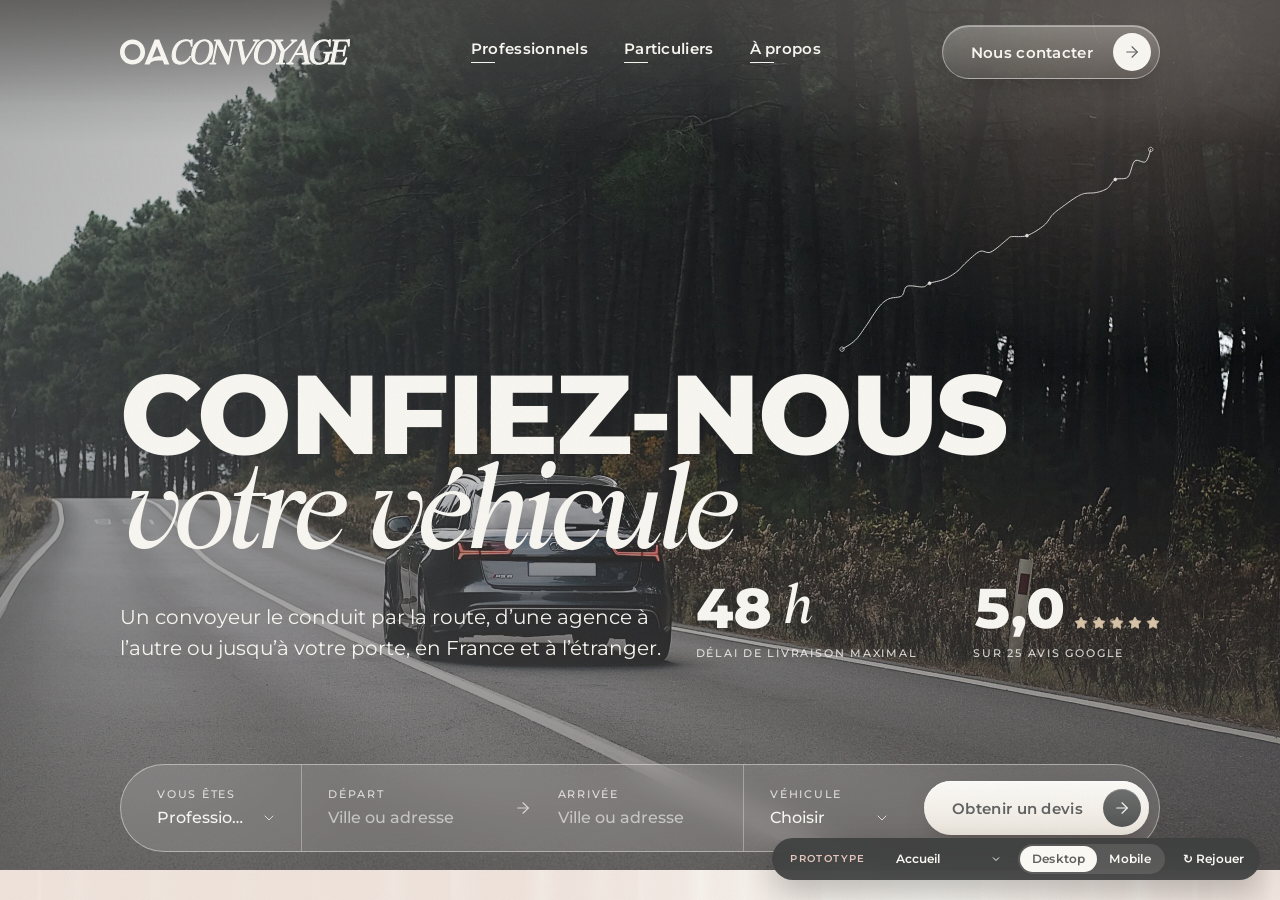
==== ancienne/index.html @ 61b9757d "Aperçu à deux versions : ancienne et nouvelle direction artistique, mêmes textes ; ordinateur ou mob" ====
<!doctype html><html lang="fr"><head><meta charset="utf-8"><meta name="viewport" content="width=device-width,initial-scale=1,viewport-fit=cover"><meta name="robots" content="noindex, nofollow"></head><body><title>Prototype OA Convoyage</title>
<meta name="description" content="Prototype animé du site OA Convoyage : ancienne direction artistique, structure et contenus du nouveau prototype.">
<link rel="preconnect" href="https://fonts.googleapis.com"><link rel="preconnect" href="https://fonts.gstatic.com" crossorigin>
<link rel="stylesheet" href="https://fonts.googleapis.com/css2?family=Montserrat:wght@400;500;600;700;800&family=Cormorant+Garamond:ital,wght@1,500&display=swap">
<style>
@font-face{font-family:"Swarsh Daisy";src:url("[data-uri]") format("truetype");font-style:normal;font-weight:400;font-display:swap}
:root{
  color-scheme:light;
  --creme:#faf8f3;--rose:#e4c7bd;--rose-doux:#f3e8e2;--champagne:#d8c3a6;--gris:#bebab1;--anth:#5e5f5f;--anth-profond:#565757;--blanc:#fff;
  --fond-page:var(--creme);--fond-surface:#fff;--fond-inverse:var(--anth);
  --txt:var(--anth);--txt-inv:var(--creme);
  --bord:#bebab1;
  --ease:cubic-bezier(.22,1,.36,1);
  --d-fast:.2s;--d-base:.45s;--d-slow:.9s;--d-cine:1.4s;
  --sv:160px;--sm:120px;
  --montserrat:"Montserrat",system-ui,-apple-system,"Segoe UI",sans-serif;
  --swarsh:"Swarsh Daisy","Cormorant Garamond",Georgia,serif;
  --grade:saturate(.8) contrast(.95) brightness(1.02) sepia(.08);
  --stries:linear-gradient(90deg,rgba(250,248,243,0) 0%,rgba(250,248,243,0) 2%,rgba(250,248,243,.205) 2.2%,rgba(250,248,243,0) 2.4%,rgba(250,248,243,0) 3.54%,rgba(250,248,243,.132) 4.39%,rgba(250,248,243,0) 5.25%,rgba(250,248,243,0) 8.27%,rgba(250,248,243,.137) 8.45%,rgba(250,248,243,0) 10.03%,rgba(250,248,243,0) 12.64%,rgba(250,248,243,.082) 13.57%,rgba(250,248,243,0) 14.51%,rgba(250,248,243,0) 17.33%,rgba(250,248,243,.048) 17.5%,rgba(250,248,243,0) 18.99%,rgba(250,248,243,0) 20.94%,rgba(250,248,243,.247) 21.97%,rgba(250,248,243,0) 23%,rgba(250,248,243,0) 25.04%,rgba(250,248,243,.26) 25.25%,rgba(250,248,243,0) 27.1%,rgba(250,248,243,0) 29.22%,rgba(250,248,243,.405) 30.24%,rgba(250,248,243,0) 31.26%,rgba(250,248,243,0) 32.55%,rgba(250,248,243,.222) 33.51%,rgba(250,248,243,0) 34.46%,rgba(250,248,243,0) 35.55%,rgba(250,248,243,.237) 35.67%,rgba(250,248,243,0) 36.72%,rgba(250,248,243,0) 38.25%,rgba(250,248,243,.608) 39.1%,rgba(250,248,243,0) 39.96%,rgba(250,248,243,0) 40.83%,rgba(250,248,243,.43) 41.54%,rgba(250,248,243,0) 42.24%,rgba(250,248,243,0) 42.93%,rgba(250,248,243,.147) 43.95%,rgba(250,248,243,0) 44.96%,rgba(250,248,243,0) 45.81%,rgba(250,248,243,.787) 45.97%,rgba(250,248,243,0) 47.4%,rgba(250,248,243,0) 47.99%,rgba(250,248,243,.33) 48.55%,rgba(250,248,243,0) 49.12%,rgba(250,248,243,0) 49.95%,rgba(250,248,243,.519) 50.05%,rgba(250,248,243,0) 50.95%,rgba(250,248,243,0) 51.58%,rgba(250,248,243,.461) 51.79%,rgba(250,248,243,0) 53.62%,rgba(250,248,243,0) 54.66%,rgba(250,248,243,.487) 54.82%,rgba(250,248,243,0) 56.2%,rgba(250,248,243,0) 57.38%,rgba(250,248,243,.378) 57.59%,rgba(250,248,243,0) 59.47%,rgba(250,248,243,0) 60.21%,rgba(250,248,243,.317) 60.93%,rgba(250,248,243,0) 61.66%,rgba(250,248,243,0) 62.68%,rgba(250,248,243,.585) 63.59%,rgba(250,248,243,0) 64.51%,rgba(250,248,243,0) 66.41%,rgba(250,248,243,.269) 66.68%,rgba(250,248,243,0) 66.95%,rgba(250,248,243,0) 67.52%,rgba(250,248,243,.17) 67.74%,rgba(250,248,243,0) 69.71%,rgba(250,248,243,0) 70.45%,rgba(250,248,243,.29) 71.06%,rgba(250,248,243,0) 71.67%,rgba(250,248,243,0) 74.49%,rgba(250,248,243,.329) 74.69%,rgba(250,248,243,0) 76.48%,rgba(250,248,243,0) 79.55%,rgba(250,248,243,.109) 80.44%,rgba(250,248,243,0) 81.32%,rgba(250,248,243,0) 82.52%,rgba(250,248,243,.037) 82.57%,rgba(250,248,243,0) 83.06%,rgba(250,248,243,0) 84.23%,rgba(250,248,243,.141) 84.4%,rgba(250,248,243,0) 85.96%,rgba(250,248,243,0) 87.16%,rgba(250,248,243,.081) 88.16%,rgba(250,248,243,0) 89.15%,rgba(250,248,243,0) 92.61%,rgba(250,248,243,.126) 92.92%,rgba(250,248,243,0) 93.22%,rgba(250,248,243,0) 96.79%,rgba(250,248,243,.205) 97.57%,rgba(250,248,243,0) 98.34%,rgba(250,248,243,0) 100%),linear-gradient(90deg,#f1e4dd 0%,#f1e4dd 30%,#faf8f3 52%,#f1e4dd 70%,#f1e4dd 100%);
}
*,*::before,*::after{box-sizing:border-box}
html,body{height:100%}
body{margin:0;background:#e9e5dc;color:var(--txt);font-family:var(--montserrat);-webkit-font-smoothing:antialiased;overflow:hidden}
img{display:block;max-width:100%}
button{font:inherit;color:inherit;background:none;border:0;padding:0;cursor:pointer}
a{color:inherit;text-decoration:none}
h1,h2,h3,h4,p,ul,ol,figure,blockquote{margin:0;padding:0}
ul{list-style:none}
:focus-visible{outline:2px solid var(--anth);outline-offset:3px}

/* ---------- Stage (visionneuse) ---------- */
.stage{position:relative;height:100%;display:flex;justify-content:center;align-items:center}
/* .device = le cadre de l'écran : il porte le conteneur de requêtes et le calque fixe (barre CTA, cookies) */
.device{position:relative;width:100%;height:100%;overflow:hidden;background:var(--fond-page);container:site / inline-size}
.site{position:relative;width:100%;height:100%;overflow-y:auto;overflow-x:hidden;background:var(--fond-page);scroll-behavior:auto}
.calque{position:absolute;inset:0;pointer-events:none;z-index:50;overflow:hidden}
.stage.is-mobile{background:radial-gradient(circle at 30% 20%,#efe9df,#dcd5c8)}
.stage.is-mobile .device{width:390px;height:min(844px,calc(100% - 56px));border-radius:46px;box-shadow:0 0 0 10px #3f4040,0 0 0 11px #2d2e2e,0 40px 90px rgba(40,40,40,.35)}
.stage.is-mobile .site{scrollbar-width:none}
.stage.is-mobile .site::-webkit-scrollbar{display:none}
.viewer{position:fixed;right:20px;bottom:calc(20px + env(safe-area-inset-bottom,0px));z-index:100;display:flex;gap:8px;align-items:center;padding:6px;border-radius:999px;background:rgba(62,63,63,.92);backdrop-filter:blur(12px);color:var(--creme);font:600 12px/1 var(--montserrat);box-shadow:0 12px 32px rgba(0,0,0,.25)}
.viewer select{appearance:none;background:transparent;color:inherit;border:0;font:inherit;padding:8px 26px 8px 12px;cursor:pointer;background-image:url("data:image/svg+xml,%3Csvg xmlns='http://www.w3.org/2000/svg' width='12' height='12' viewBox='0 0 24 24' fill='none' stroke='%23faf8f3' stroke-width='2'%3E%3Cpath d='M6 9l6 6 6-6'/%3E%3C/svg%3E");background-repeat:no-repeat;background-position:right 8px center}
.viewer select option{color:#222}
.viewer__seg{display:flex;background:rgba(250,248,243,.12);border-radius:999px;padding:2px}
.viewer__seg button{padding:7px 12px;border-radius:999px;letter-spacing:.02em}
.viewer__seg button[aria-pressed="true"]{background:var(--creme);color:var(--anth)}
.viewer__replay{padding:7px 10px;border-radius:999px}
.viewer__tag{padding:7px 10px 7px 12px;color:var(--rose);letter-spacing:.14em;text-transform:uppercase;font-size:10px}
.viewer__replay:hover{background:rgba(250,248,243,.12)}
@media (max-width:767px){.viewer{display:none}}

/* ---------- Typographie (styles Figma) ---------- */
.t-display{font:800 64px/1.05 var(--montserrat);letter-spacing:-.015em}
.t-h1{font:800 48px/1.1 var(--montserrat);letter-spacing:-.01em}
.t-h2{font:800 36px/1.15 var(--montserrat);letter-spacing:-.005em}
.t-h3{font:700 24px/1.25 var(--montserrat)}
.t-h4{font:700 18px/1.35 var(--montserrat)}
.a-display{font:400 76px/1 var(--swarsh);letter-spacing:-.01em}
.a-h1{font:400 56px/1.05 var(--swarsh);letter-spacing:-.005em}
.a-h2{font:400 42px/1.1 var(--swarsh)}
.t-chapo{font:400 20px/1.55 var(--montserrat)}
.t-courant{font:400 16px/1.65 var(--montserrat)}
.t-petit{font:400 14px/1.6 var(--montserrat)}
.t-legende{font:500 12px/1.5 var(--montserrat)}
.l-eyebrow{font:600 12px/1.4 var(--montserrat);letter-spacing:.14em;text-transform:uppercase}
.l-bouton{font:600 15px/1 var(--montserrat);letter-spacing:.02em}
.l-form{font:600 14px/1.4 var(--montserrat)}
.l-chiffre{font:800 48px/1 var(--montserrat);letter-spacing:-.01em}
.m-display{font:800 40px/1.08 var(--montserrat);letter-spacing:-.01em}
.m-h1{font:800 32px/1.12 var(--montserrat);letter-spacing:-.005em}
.m-h2{font:800 26px/1.18 var(--montserrat)}
.m-accent{font:400 46px/1.02 var(--swarsh);letter-spacing:-.005em}
.t-poster{font:800 112px/.9 var(--montserrat);letter-spacing:-.02em;text-transform:uppercase}
.t-poster-m{font:800 72px/.92 var(--montserrat);letter-spacing:-.015em;text-transform:uppercase}
.t-poster-s{font:800 40px/.95 var(--montserrat);letter-spacing:-.01em;text-transform:uppercase}
.a-poster{font:400 124px/.88 var(--swarsh);letter-spacing:-.01em}
.a-poster-m{font:400 80px/.9 var(--swarsh);letter-spacing:-.005em}
.a-poster-s{font:400 46px/.95 var(--swarsh)}
.t-manifeste{font:700 48px/1.25 var(--montserrat);letter-spacing:-.01em}
.l-micro{font:500 11px/1.3 var(--montserrat);letter-spacing:.16em;text-transform:uppercase}
.l-chiffre-xl{font:800 200px/.85 var(--montserrat);letter-spacing:-.04em}
.m-poster{font:800 52px/.92 var(--montserrat);letter-spacing:-.015em;text-transform:uppercase}
.m-accent-poster{font:400 60px/.9 var(--swarsh);letter-spacing:-.005em}
.inv{color:var(--txt-inv)}
.ph{opacity:.62}
.nowrap{white-space:nowrap}
.balance{text-wrap:balance}

/* ---------- Sections ---------- */
.sec{position:relative;padding:var(--sv) var(--sm);background:var(--fond-page)}
.sec--inv{background:var(--fond-inverse);color:var(--txt-inv)}
.sec__head{display:flex;flex-direction:column;gap:20px}
@container site (max-width:1023px){.site>*{--sv:128px;--sm:40px}}
@container site (max-width:767px){.site>*{--sv:96px;--sm:20px}}

/* ---------- Bouton ---------- */
.btn{position:relative;display:inline-flex;align-items:center;gap:20px;height:54px;padding:8px 8px 8px 28px;border-radius:999px;font:600 15px/1 var(--montserrat);letter-spacing:.02em;white-space:nowrap;transition:background var(--d-base) var(--ease),color var(--d-base) var(--ease),gap var(--d-base) var(--ease),padding var(--d-base) var(--ease),border-color var(--d-base) var(--ease)}
.btn__rond{position:relative;flex:none;width:38px;height:38px;border-radius:999px;display:grid;place-items:center;transition:transform var(--d-base) var(--ease)}
.btn__rond svg{width:18px;height:18px;transition:transform var(--d-base) var(--ease)}
.btn:hover{gap:24px;padding-left:30px;padding-right:8px}
.btn:hover .btn__rond{transform:scale(1.157)}
.btn:hover .btn__rond svg{transform:rotate(-45deg) scale(.864)}
.btn--plein{background:var(--anth);color:var(--creme)}
.btn--plein .btn__rond{background:var(--creme);color:var(--anth)}
.btn--plein:hover{background:rgba(94,95,95,.88)}
.btn--creme{background:var(--creme);color:var(--anth)}
.btn--creme .btn__rond{background:var(--anth);color:var(--creme)}
.btn--verre{background:rgba(250,248,243,.14);border:1px solid rgba(250,248,243,.45);backdrop-filter:blur(12px);-webkit-backdrop-filter:blur(12px);color:var(--creme)}
.btn--verre .btn__rond{background:var(--creme);color:var(--anth)}
.btn--verre:hover{background:var(--creme);color:var(--anth)}
.btn--verre:hover .btn__rond{background:var(--anth);color:var(--creme)}
.btn--contour{border:1.2px solid var(--anth);color:var(--anth)}
.btn--contour .btn__rond{background:var(--anth);color:var(--creme)}
.btn--contour:hover{background:rgba(228,199,189,.45)}

/* ---------- Lien ---------- */
.lien{display:inline-flex;flex-direction:column;gap:6px;align-items:flex-start;font:600 15px/1 var(--montserrat);letter-spacing:.02em;white-space:nowrap}
.lien__ligne{display:inline-flex;align-items:center;gap:10px}
.lien__ligne svg{width:16px;height:16px;transition:transform var(--d-base) var(--ease)}
.lien__trait{display:block;height:1.5px;width:24px;background:currentColor;transition:width var(--d-base) var(--ease),background var(--d-base) var(--ease)}
.lien:hover .lien__trait,a:hover>.lien .lien__trait{width:100%;background:var(--rose)}
.lien:hover svg{transform:rotate(-45deg)}
.lien--clair{color:var(--creme)}

/* ---------- Pastille ---------- */
.pastille{display:inline-flex;align-items:center;gap:10px;padding:10px 18px 10px 16px;border-radius:999px;font:600 11px/1.3 var(--montserrat);letter-spacing:.16em;text-transform:uppercase;white-space:nowrap}
.pastille::before{content:"";width:7px;height:7px;border-radius:50%;background:var(--rose);flex:none}
.pastille--creme{background:var(--creme);color:var(--anth)}
.pastille--verre{background:rgba(250,248,243,.14);border:1px solid rgba(250,248,243,.45);backdrop-filter:blur(12px);-webkit-backdrop-filter:blur(12px);color:var(--creme)}
.pastille--contour{border:1px solid var(--anth);color:var(--anth)}

/* ---------- Légende de coin ---------- */
.legende{display:flex;justify-content:space-between;gap:24px;font:500 11px/1.3 var(--montserrat);letter-spacing:.16em;text-transform:uppercase;white-space:nowrap}
.legende>*{flex:none}
.legende--centre{justify-content:center}

/* ---------- Header desktop ---------- */
.hdr{position:sticky;top:0;height:0;z-index:40}
.hdr__bar{position:absolute;left:0;right:0;top:0;height:104px;display:flex;align-items:center;justify-content:space-between;padding:0 var(--sm);color:var(--creme);transition:height var(--d-base) var(--ease),background-color var(--d-base) var(--ease),color var(--d-base) var(--ease)}
.hdr__logo{position:relative;width:230px;height:26px;transition:width var(--d-base) var(--ease)}
.hdr__logo img{position:absolute;inset:0;width:100%;height:100%;transition:opacity var(--d-base) var(--ease)}
.hdr__logo .is-anth{opacity:0}
.hdr__nav{display:flex;gap:36px}
.hdr__prog{position:absolute;left:0;top:74px;height:2px;width:0;background:var(--rose);opacity:0;transition:opacity var(--d-base) var(--ease)}
.hdr .btn{transition:all var(--d-base) var(--ease)}
.hdr.is-scrolled .hdr__bar,.hdr.is-light .hdr__bar{height:76px;background:rgba(250,248,243,.86);backdrop-filter:blur(12px);-webkit-backdrop-filter:blur(12px);color:var(--anth)}
.hdr.is-scrolled .hdr__logo,.hdr.is-light .hdr__logo{width:200px;height:22.5px}
.hdr.is-scrolled .hdr__logo .is-creme,.hdr.is-light .hdr__logo .is-creme{opacity:0}
.hdr.is-scrolled .hdr__logo .is-anth,.hdr.is-light .hdr__logo .is-anth{opacity:1}
.hdr.is-scrolled .hdr__prog,.hdr.is-light .hdr__prog{opacity:1}
.hdr.is-scrolled .btn--verre,.hdr.is-light .btn--verre{background:var(--anth);border-color:var(--anth);color:var(--creme);backdrop-filter:none}
.hdr.is-scrolled .btn--verre .btn__rond,.hdr.is-light .btn--verre .btn__rond{background:var(--creme);color:var(--anth)}
.hdr-m{display:none}
@container site (max-width:900px){.hdr__nav{gap:22px}}

/* ---------- Header mobile + menu ---------- */
@container site (max-width:767px){
  .hdr{display:none}
  .hdr-m{display:block;position:sticky;top:0;height:0;z-index:45}
}
.hdr-m__bar{position:absolute;left:0;right:0;top:0;height:72px;display:flex;align-items:center;justify-content:space-between;padding:0 20px;transition:background-color var(--d-base) var(--ease)}
.hdr-m__logo{position:relative;width:160px;height:18px}
.hdr-m__logo img{position:absolute;inset:0;width:100%;height:100%;transition:opacity var(--d-base) var(--ease)}
.hdr-m__logo .is-anth{opacity:0}
.burger{position:relative;width:44px;height:44px;border-radius:999px;background:rgba(250,248,243,.14);border:1px solid rgba(250,248,243,.45);backdrop-filter:blur(12px);-webkit-backdrop-filter:blur(12px);transition:background var(--d-base) var(--ease),border-color var(--d-base) var(--ease)}
.burger i{position:absolute;left:12px;width:18px;height:2px;border-radius:2px;background:var(--creme);transition:transform var(--d-slow) var(--ease),top var(--d-slow) var(--ease),background var(--d-base) var(--ease)}
.burger i:nth-child(1){top:17px}.burger i:nth-child(2){top:24px}
.hdr-m.is-scrolled .hdr-m__bar,.hdr-m.is-light .hdr-m__bar{background:rgba(250,248,243,.86);backdrop-filter:blur(12px);-webkit-backdrop-filter:blur(12px)}
.hdr-m.is-scrolled .hdr-m__logo .is-creme,.hdr-m.is-light .hdr-m__logo .is-creme{opacity:0}
.hdr-m.is-scrolled .hdr-m__logo .is-anth,.hdr-m.is-light .hdr-m__logo .is-anth{opacity:1}
.hdr-m.is-scrolled .burger,.hdr-m.is-light .burger{background:rgba(94,95,95,.06);border-color:rgba(94,95,95,.35)}
.hdr-m.is-scrolled .burger i,.hdr-m.is-light .burger i{background:var(--anth)}
.menu-m{position:absolute;left:0;right:0;top:0;height:var(--scroller-h,844px);background:var(--anth);color:var(--creme);padding:160px 20px 40px;display:flex;flex-direction:column;justify-content:space-between;clip-path:inset(0 0 100% 0);transition:clip-path var(--d-slow) var(--ease);pointer-events:none}
.menu-m__liens{display:flex;flex-direction:column;gap:14px}
.menu-m__liens a{display:flex;flex-direction:column;opacity:0;transform:translateY(40px);transition:opacity var(--d-slow) var(--ease),transform var(--d-slow) var(--ease)}
.menu-m__liens b{font:800 44px/.92 var(--montserrat);letter-spacing:-.015em;text-transform:uppercase}
.menu-m__liens em{font:400 60px/.9 var(--swarsh);font-style:normal}
.menu-m__pied{display:flex;flex-direction:column;gap:16px;align-items:flex-start;opacity:0;transition:opacity var(--d-slow) var(--ease) .3s}
.hdr-m.is-open .menu-m{clip-path:inset(0 0 0 0);pointer-events:auto}
.hdr-m.is-open .menu-m__liens a{opacity:1;transform:none}
.hdr-m.is-open .menu-m__liens a:nth-child(2){transition-delay:.08s}.hdr-m.is-open .menu-m__liens a:nth-child(3){transition-delay:.16s}.hdr-m.is-open .menu-m__liens a:nth-child(4){transition-delay:.24s}
.hdr-m.is-open .menu-m__pied{opacity:1}
.hdr-m.is-open .hdr-m__bar{background:transparent;backdrop-filter:none;z-index:2}
.hdr-m.is-open .hdr-m__logo .is-creme{opacity:1}.hdr-m.is-open .hdr-m__logo .is-anth{opacity:0}
.hdr-m.is-open .burger{background:rgba(250,248,243,.14);border-color:rgba(250,248,243,.45)}
.hdr-m.is-open .burger i{background:var(--creme)}
.hdr-m.is-open .burger i:nth-child(1){top:21px;transform:rotate(45deg)}
.hdr-m.is-open .burger i:nth-child(2){top:21px;transform:rotate(-45deg)}

/* ---------- Poster (hero plein cadre) ---------- */
.poster{position:relative;height:900px;overflow:hidden;background:var(--anth);color:var(--creme)}
.poster__photo{position:absolute;inset:0;overflow:hidden}
.poster__photo img,.poster__photo video{display:block;width:100%;height:100%;object-fit:cover;filter:var(--grade);transform-origin:50% 50%;will-change:transform}
.voile-haut{position:absolute;left:0;right:0;top:0;height:260px;opacity:.75;background:linear-gradient(to top,rgba(94,95,95,0),rgba(94,95,95,.05) 45%,rgba(94,95,95,.88))}
.voile-bas{position:absolute;inset:0;background:linear-gradient(to bottom,rgba(94,95,95,0),rgba(94,95,95,.05) 45%,rgba(94,95,95,.88))}
.voile-gauche{position:absolute;inset:0;opacity:.7;background:linear-gradient(to right,rgba(94,95,95,.82),rgba(94,95,95,.25) 55%,rgba(94,95,95,0))}
.voile-plein{position:absolute;inset:0;background:rgba(94,95,95,.5)}
.poster__trace{position:absolute;right:120px;top:140px;width:330px;height:220px}
.poster__trace img{width:100%;height:100%}
.poster__rep{position:absolute;font:500 11px/1.3 var(--montserrat);letter-spacing:.16em;text-transform:uppercase;white-space:nowrap}
.poster__rep--dep{left:0;top:230px}
.poster__rep--arr{right:0;top:-24px}
.poster__lockup{position:absolute;left:var(--sm);bottom:112px;width:min(1120px,calc(100% - 2 * var(--sm)));display:flex;flex-direction:column;align-items:flex-start}
.poster__titre{display:block}
.poster__accent{display:block;white-space:nowrap}
.poster__sous{margin-top:28px;width:560px;max-width:100%}
.poster__actions{margin-top:36px;display:flex;gap:16px;flex-wrap:wrap}
.poster .legende{position:absolute;left:var(--sm);right:var(--sm);bottom:48px;opacity:.85}
.poster__bas{display:none}
/* entrée */
.poster.pre .poster__photo img,.poster.pre .poster__photo video{transform:scale(1.12)}
.poster.pre .poster__lockup{transform:translateY(60px);opacity:0}
.poster.pre .poster__trace,.poster.pre .legende{opacity:0}
.poster .poster__photo img,.poster .poster__photo video{transition:transform var(--d-cine) var(--ease)}
.poster .poster__lockup,.poster .poster__trace,.poster .legende{transition:transform var(--d-cine) var(--ease),opacity var(--d-cine) var(--ease)}
.poster .poster__trace{opacity:.9}
@container site (max-width:767px){
  .poster{height:800px}
  .poster .voile-haut{height:200px}
  .poster .voile-gauche{display:none}
  .poster__trace{right:20px;left:auto;top:110px;width:240px;height:160px;opacity:.85}
  .poster__rep{display:none}
  .poster__lockup{left:20px;right:20px;width:auto;bottom:177px}
  .poster__titre{font-size:42px;line-height:.92;letter-spacing:-.015em}
  .poster__accent{font-size:60px;line-height:.9;letter-spacing:-.005em}
  .poster__sous{margin-top:18px;font-size:16px;line-height:1.65;width:100%}
  .poster__actions{margin-top:24px;flex-direction:column;gap:10px}
  .poster .legende{display:none}
  .poster__bas{display:flex;position:absolute;left:20px;right:20px;bottom:16px;justify-content:space-between;font:500 11px/1.3 var(--montserrat);letter-spacing:.16em;text-transform:uppercase}
  .poster.pre .poster__lockup{transform:translateY(50px)}
  .poster.pre .poster__photo img,.poster.pre .poster__photo video{transform:scale(1.14)}
  .poster__video{object-position:69% 50%}
}

/* ---------- Poster CTA ---------- */
.poster-cta{position:relative;height:860px;overflow:hidden;background:var(--anth);color:var(--creme)}
.poster-cta .poster__photo img{transition:transform var(--d-cine) var(--ease)}
.poster-cta__trace{position:absolute;left:var(--sm);right:var(--sm);bottom:40px;height:420px;opacity:.55}
.poster-cta__trace img{width:100%;height:100%}
.poster-cta__lockup{position:absolute;left:50%;top:calc(50% - 67.5px);transform:translate(-50%,-50%);width:1100px;max-width:calc(100% - 2 * var(--sm));display:flex;flex-direction:column;align-items:center;text-align:center;transition:transform var(--d-cine) var(--ease),opacity var(--d-cine) var(--ease)}
.poster-cta__lockup .poster__accent{white-space:nowrap}
.poster-cta__sous{margin-top:28px}
.poster-cta__actions{margin-top:40px;display:flex;gap:16px;flex-wrap:wrap;justify-content:center}
.poster-cta .legende{position:absolute;left:var(--sm);right:var(--sm);bottom:44px}
.poster-cta.pre .poster__photo img{transform:scale(1.15)}
.poster-cta.pre .poster-cta__lockup{transform:translate(-50%,calc(-50% + 60px));opacity:0}
@container site (max-width:767px){
  .poster-cta{height:600px}
  .poster-cta .voile-plein{background:rgba(94,95,95,.45)}
  .poster-cta__trace,.poster-cta .legende,.poster-cta__sous{display:none}
  .poster-cta__lockup{width:350px;top:50%}
  .poster-cta__lockup .poster__titre{font-size:42px;line-height:.92}
  .poster-cta__lockup .poster__accent{font-size:40px;line-height:1}
  .poster-cta__actions{margin-top:32px;flex-direction:column;align-items:center;gap:12px}
}

/* ---------- Footer ---------- */
.footer{position:relative;background:var(--anth);color:var(--creme);padding:96px var(--sm) 48px;display:flex;flex-direction:column;gap:120px;overflow:hidden}
.footer__trace{position:absolute;left:420px;top:60px;width:900px;height:420px;pointer-events:none}
.footer__cols{position:relative;display:flex;justify-content:space-between;align-items:flex-start;gap:40px}
.footer__logo{width:170px;height:106px;flex:none}
.footer__col{display:flex;flex-direction:column;gap:16px}
.footer__col .lien{color:var(--creme)}
.footer .legende{position:relative}
.footer-m{display:none}
@container site (max-width:767px){
  .footer{display:none}
  .footer-m{display:flex;flex-direction:column;gap:36px;background:var(--anth);color:var(--creme);padding:96px 20px 120px}
  .footer-m__logo{width:150px;height:93px}
  .footer-m__contact{display:flex;flex-direction:column;gap:8px}
  .footer-m__tel{font:400 24px/1.25 var(--montserrat)}
  .footer-m__mail{font:400 14px/1.6 var(--montserrat)}
  .footer-m__nav{display:flex;flex-direction:column;gap:16px;align-items:flex-start}
  .footer-m__filet{height:1px;background:rgba(250,248,243,.2)}
  .footer-m__legal{display:flex;flex-wrap:wrap;gap:12px 20px}
  .footer-m__copy{font:500 11px/1.3 var(--montserrat);letter-spacing:.16em;text-transform:uppercase}
}

/* ---------- Barre CTA mobile (calque fixe, hors défilement) ---------- */
.cta-bar{display:none}
@container site (max-width:767px){
  .cta-bar{display:block;position:absolute;left:0;right:0;bottom:0;height:0;z-index:44}
  .cta-bar__in{position:absolute;left:32px;right:33px;bottom:calc(6px + env(safe-area-inset-bottom,0px));height:74px;display:flex;gap:10px;align-items:center;padding:8px;border-radius:999px;background:rgba(250,248,243,.9);backdrop-filter:blur(12px);-webkit-backdrop-filter:blur(12px);box-shadow:0 12px 32px rgba(94,95,95,.1);transform:translateY(130%);transition:transform var(--d-base) var(--ease);pointer-events:none}
  .cta-bar.is-on .cta-bar__in{transform:none;pointer-events:auto}
  .cta-bar .btn{height:56px;padding-left:24px;gap:14px}
}

/* ---------- Cookies (calque fixe) ---------- */
.cookies{position:absolute;left:0;right:0;bottom:0;height:0;z-index:60}
.cookies__carte{position:absolute;left:20px;bottom:20px;width:440px;max-width:calc(100% - 40px);padding:28px;border-radius:28px;background:rgba(250,248,243,.92);border:1px solid var(--bord);backdrop-filter:blur(12px);-webkit-backdrop-filter:blur(12px);display:flex;flex-direction:column;gap:14px;align-items:flex-start;transform:translateY(calc(100% + 40px));opacity:0;transition:transform var(--d-slow) var(--ease),opacity var(--d-slow) var(--ease);pointer-events:none}
.cookies.is-on .cookies__carte{transform:none;opacity:1;pointer-events:auto}
.cookies.is-off .cookies__carte{transform:translateY(calc(100% + 40px));opacity:0;transition-duration:var(--d-base)}
.cookies__actions{display:flex;gap:10px;flex-wrap:wrap}
@container site (max-width:767px){.cookies__carte{left:12px;bottom:12px;width:auto;right:12px;padding:22px}}

/* ---------- Fond signature (stries) ---------- */
.fond-sig{position:absolute;inset:0;overflow:hidden;background:var(--creme)}
.fond-sig::before{content:"";position:absolute;top:0;bottom:0;left:0;width:140%;background:var(--stries);animation:stries 9s ease-in-out infinite alternate}
@keyframes stries{from{transform:translateX(0)}to{transform:translateX(-28.57%)}}
.stries{background:var(--stries)}

/* ---------- Média épingle ---------- */
.epingle{position:relative;width:240px;height:312px;-webkit-mask:url("data:image/svg+xml,%3Csvg%20xmlns%3D%22http%3A//www.w3.org/2000/svg%22%20viewBox%3D%220%200%20240%20312%22%3E%3Cpath%20d%3D%22M120%20312C120%20312%200%20186%200%20120C0%2088.174%2012.6428%2057.6516%2035.1472%2035.1472C57.6516%2012.6428%2088.174%200%20120%200C151.826%200%20182.348%2012.6428%20204.853%2035.1472C227.357%2057.6516%20240%2088.174%20240%20120C240%20186%20120%20312%20120%20312Z%22%20fill%3D%22%23000%22/%3E%3C/svg%3E") center/100% 100% no-repeat;mask:url("data:image/svg+xml,%3Csvg%20xmlns%3D%22http%3A//www.w3.org/2000/svg%22%20viewBox%3D%220%200%20240%20312%22%3E%3Cpath%20d%3D%22M120%20312C120%20312%200%20186%200%20120C0%2088.174%2012.6428%2057.6516%2035.1472%2035.1472C57.6516%2012.6428%2088.174%200%20120%200C151.826%200%20182.348%2012.6428%20204.853%2035.1472C227.357%2057.6516%20240%2088.174%20240%20120C240%20186%20120%20312%20120%20312Z%22%20fill%3D%22%23000%22/%3E%3C/svg%3E") center/100% 100% no-repeat;overflow:hidden}
.epingle img{width:100%;height:100%;object-fit:cover;transition:transform var(--d-slow) var(--ease)}
.epingle:hover img{transform:scale(1.06) translateY(-8px)}

/* ---------- Apparitions au défilement ---------- */
.rv{transition:opacity var(--d-slow) var(--ease),transform var(--d-slow) var(--ease)}
.rv.pre{opacity:0;transform:translateY(40px)}
@media (prefers-reduced-motion:reduce){
  *,*::before,*::after{animation-duration:.01ms!important;animation-iteration-count:1!important;transition-duration:.01ms!important}
  .rv.pre,.poster.pre .poster__lockup{opacity:1;transform:none}
}
*[hidden]{display:none!important}
.page[hidden]{display:none!important}
.page{animation:pageIn .45s var(--ease)}
@keyframes pageIn{from{opacity:.001}to{opacity:1}}

/* ===== Utilitaires desktop / mobile ===== */
.m-only{display:none!important}
@container site (max-width:767px){.d-only{display:none!important}.m-only{display:revert!important}span.m-only{display:inline!important}div.m-only,p.m-only,section.m-only{display:block!important}}
.lien.m-only{display:none!important}
@container site (max-width:767px){.lien.m-only{display:inline-flex!important}}

/* ===== Bandeau défilant ===== */
.bandeau{height:120px;background:var(--rose);color:var(--anth-profond);overflow:hidden;display:flex;align-items:center}
.bandeau__piste{display:flex;align-items:center;gap:40px;flex:none;width:max-content;animation:bandeau 36s linear infinite}
.bandeau:hover .bandeau__piste{animation-play-state:paused}
.bandeau__piste b{font:800 24px/1.25 var(--montserrat);letter-spacing:-.01em;text-transform:uppercase;white-space:nowrap}
.bandeau__piste em{font:400 42px/1.1 var(--swarsh);font-style:normal;white-space:nowrap}
.bandeau__piste i{width:8px;height:8px;border-radius:50%;background:var(--anth);flex:none}
@keyframes bandeau{to{transform:translateX(calc(-50% - 20px))}}

/* ===== Illustration (dessins de la charte) ===== */
.illu{position:relative;display:block}
.illu img{width:100%;height:100%;object-fit:contain;animation:flotte 3s ease-in-out infinite alternate}
.illu.rv.pre{opacity:0;transform:translateY(40px) rotate(-4deg)}
.illu.rv{transition-duration:1.2s}
@keyframes flotte{from{transform:translateY(-4px)}to{transform:translateY(4px)}}

/* ===== Chiffre ===== */
.chiffre{position:relative;width:380px;height:300px;flex:none}
.chiffre__val{display:flex;align-items:flex-end;gap:8px;height:172px;transition:transform var(--d-slow) var(--ease),opacity var(--d-slow) var(--ease)}
.chiffre__val b{font:800 200px/.85 var(--montserrat);letter-spacing:-.04em;font-variant-numeric:tabular-nums}
.chiffre__val em{font:400 124px/.88 var(--swarsh);font-style:normal;padding-bottom:0}
.chiffre__trait{position:absolute;left:4px;top:222px;height:2px;width:64px;background:var(--rose);transition:width var(--d-slow) var(--ease) .2s}
.chiffre__lib{position:absolute;left:4px;top:244px;width:372px}
.chiffre.pre .chiffre__val{transform:translateY(60px);opacity:0}
.chiffre.pre .chiffre__trait{width:0}
.chiffre.pre .chiffre__lib{opacity:0}
.chiffre__lib{transition:opacity var(--d-slow) var(--ease) .3s}
/* mobile : Mobile/Chiffre XL (96 px) et unité à 60 px, variante Taille=Mobile du composant Figma (06/10/2026) */
@container site (max-width:767px){
  .chiffre{width:350px;height:177px}
  .chiffre__val{height:83px}
  .chiffre__val b{font-size:96px}
  .chiffre__val em{font-size:60px;line-height:.9}
  .chiffre__trait{top:109px}
  .chiffre__lib{top:131px;width:auto;right:0}
  .chiffre.pre .chiffre__val{transform:translateY(30px)}
}

/* ===== Témoignages ===== */
.temoin{position:relative;display:flex;flex-direction:column;align-items:center;gap:28px;width:1100px;max-width:100%}
.etoiles{display:flex;gap:8px;color:var(--champagne)}
.etoiles svg{width:18px;height:18px;fill:var(--champagne)}
.temoin__slides{display:grid;width:100%}
.temoin__slide{grid-area:1/1;display:flex;flex-direction:column;align-items:center;gap:28px;opacity:0;transition:opacity var(--d-slow) var(--ease);pointer-events:none}
.temoin__slide.is-on{opacity:1;pointer-events:auto}
.temoin__cit{font:400 46px/.95 var(--swarsh);text-align:center;max-width:1000px;text-wrap:balance}
.temoin__pag{display:flex;gap:10px;align-items:center}
.temoin__pag button{width:8px;height:8px;border-radius:4px;background:var(--bord);transition:width var(--d-base) var(--ease),background var(--d-base) var(--ease)}
.temoin__pag button[aria-current="true"]{width:40px;background:var(--anth)}

/* ===== FAQ ===== */
.faq{display:flex;flex-direction:column}
.faq__item{border-bottom:1px solid var(--bord);padding:32px 0}
.faq__q{display:flex;align-items:center;gap:32px;width:100%;text-align:left}
.faq__q>span:first-child{flex:1;font:700 24px/1.25 var(--montserrat)}
.faq__btn{flex:none;width:48px;height:48px;border-radius:999px;border:1px solid var(--anth);display:grid;place-items:center;transition:background var(--d-base) var(--ease),color var(--d-base) var(--ease)}
.faq__btn svg{width:20px;height:20px;transition:transform var(--d-base) var(--ease)}
.faq__r{display:grid;grid-template-rows:0fr;opacity:0;transition:grid-template-rows var(--d-base) var(--ease),opacity var(--d-base) var(--ease),margin var(--d-base) var(--ease)}
.faq__r>div{overflow:hidden}
.faq__r p{font:400 20px/1.55 var(--montserrat)}
.faq__item.is-open .faq__r{grid-template-rows:1fr;opacity:1;margin-top:20px}
.faq__item.is-open .faq__btn{background:var(--anth);color:var(--creme)}
.faq__item.is-open .faq__btn svg{transform:rotate(45deg)}
.faq__q:hover .faq__btn{background:rgba(228,199,189,.45)}
.faq__item.is-open .faq__q:hover .faq__btn{background:var(--anth)}
@container site (max-width:767px){
  .faq__item{padding:24px 0}
  .faq__q{gap:20px}
  .faq__q>span:first-child{font-size:18px;line-height:1.35}
  .faq__btn{width:40px;height:40px}
  .faq__r p{font-size:16px;line-height:1.65}
}

/* ===== Carte audience ===== */
.carte-aud{position:relative;display:flex;flex-direction:column;justify-content:flex-end;height:720px;padding:36px;border-radius:32px;overflow:hidden;background:var(--anth);color:var(--creme);isolation:isolate}
.carte-aud__photo{position:absolute;inset:0;width:100%;height:100%;object-fit:cover;filter:var(--grade);transition:transform .6s var(--ease);z-index:-3}
.carte-aud__voile{position:absolute;inset:0;z-index:-2;opacity:.92;background:linear-gradient(to bottom,rgba(94,95,95,0),rgba(94,95,95,.05) 45%,rgba(94,95,95,.88));transition:opacity .6s var(--ease)}
.carte-aud__voile-h{position:absolute;left:0;right:0;top:0;height:200px;z-index:-2;opacity:.5;background:linear-gradient(to top,rgba(94,95,95,0),rgba(94,95,95,.05) 45%,rgba(94,95,95,.88))}
.carte-aud__voile-t{position:absolute;left:0;right:0;bottom:0;height:72%;z-index:-2;background:linear-gradient(to bottom,rgba(94,95,95,0),rgba(94,95,95,.62) 40%,rgba(94,95,95,.92));transition:opacity .6s var(--ease)}
.carte-aud__sur{position:absolute;left:36px;top:40px}
.carte-aud__titre{font:800 40px/.95 var(--montserrat);letter-spacing:-.01em;text-transform:uppercase}
.carte-aud__accent{font:400 46px/.95 var(--swarsh)}
.carte-aud__desc{margin-top:16px;opacity:.9}
.carte-aud__liste{margin-top:20px;display:flex;flex-direction:column}
.carte-aud__liste li{padding:12px 0;border-top:1px solid rgba(250,248,243,.25);font:600 15px/1 var(--montserrat);letter-spacing:.02em}
.carte-aud__liste li:last-child{border-bottom:1px solid rgba(250,248,243,.25)}
.carte-aud .lien{margin-top:24px}
.carte-aud:hover .carte-aud__photo{transform:scale(1.06)}
.carte-aud:hover .carte-aud__voile{opacity:1}
.carte-aud:hover .lien__trait{width:100%;background:var(--rose)}
.carte-aud:hover .lien svg{transform:rotate(-45deg)}
.carte-aud .lien__trait,.carte-aud .lien svg{transition-duration:.6s}
@container site (max-width:767px){
  .carte-aud{height:640px;padding:24px;border-radius:28px}
  .carte-aud__sur{left:24px;top:28px}
  .carte-aud__titre{font-size:28px;line-height:.97}
  .carte-aud__desc{font-size:14px;line-height:1.6}
  .carte-aud__liste li{padding:10px 0;line-height:1}
}

/* ===== Carte poster ===== */
.carte-poster{position:relative;display:block;width:400px;height:560px;border-radius:28px;overflow:hidden;background:var(--anth);color:var(--creme);isolation:isolate;flex:none}
.carte-poster__photo{position:absolute;inset:0;width:100%;height:100%;object-fit:cover;filter:var(--grade);transition:transform var(--d-base) var(--ease);z-index:-3}
.carte-poster__voile{position:absolute;inset:0;z-index:-2;background:linear-gradient(to bottom,rgba(94,95,95,0),rgba(94,95,95,.05) 45%,rgba(94,95,95,.88));transition:opacity var(--d-base) var(--ease)}
.carte-poster__voile-h{position:absolute;left:0;right:0;top:0;height:43%;z-index:-2;opacity:.55;background:linear-gradient(to top,rgba(94,95,95,0),rgba(94,95,95,.05) 45%,rgba(94,95,95,.88))}
.carte-poster__num{position:absolute;left:28px;top:43px}
.carte-poster__bas{position:absolute;left:28px;right:28px;bottom:32px;display:flex;flex-direction:column;transition:transform var(--d-base) var(--ease)}
.carte-poster__titre{font:800 40px/.95 var(--montserrat);letter-spacing:-.01em;text-transform:uppercase}
.carte-poster__accent{font:400 46px/.95 var(--swarsh)}
.carte-poster__desc{display:grid;grid-template-rows:0fr;opacity:0;transition:grid-template-rows var(--d-base) var(--ease),opacity var(--d-base) var(--ease),margin var(--d-base) var(--ease)}
.carte-poster__desc>p{overflow:hidden;font:400 14px/1.6 var(--montserrat);opacity:.92}
.carte-poster:hover .carte-poster__photo,.carte-poster.is-open .carte-poster__photo{transform:scale(1.1)}
.carte-poster:hover .carte-poster__desc,.carte-poster.is-open .carte-poster__desc{grid-template-rows:1fr;opacity:1;margin-top:14px}
@container site (max-width:767px){
  .carte-poster{width:290px;height:420px}
  .carte-poster__titre{font-size:30px;line-height:.95}
  .carte-poster__bas{bottom:32px}
}

/* ===== Accordéon piliers ===== */
.accordeon{display:flex;gap:16px;height:620px}
.pilier{position:relative;flex:1 1 184px;min-width:0;border-radius:28px;overflow:hidden;background:var(--anth);color:var(--creme);transition:flex-grow var(--d-slow) var(--ease),flex-basis var(--d-slow) var(--ease);cursor:pointer}
.pilier.is-on{flex:1 1 600px;flex-grow:3.26}
.pilier__photo{position:absolute;top:0;bottom:0;left:-248px;width:680px;max-width:none;height:100%;object-fit:cover;filter:var(--grade);transition:left var(--d-slow) var(--ease)}
.pilier.is-on .pilier__photo{left:-40px}
.pilier__voile{position:absolute;inset:0;background:linear-gradient(to bottom,rgba(94,95,95,0),rgba(94,95,95,.05) 45%,rgba(94,95,95,.88))}
.pilier__plein{position:absolute;inset:0;background:var(--anth);opacity:.45;transition:opacity var(--d-slow) var(--ease)}
.pilier.is-on .pilier__plein{opacity:0}
.pilier__num{position:absolute;left:28px;top:32px}
.pilier__vert{position:absolute;left:50%;bottom:40px;writing-mode:vertical-rl;transform:translateX(-50%) rotate(180deg);font:600 14px/1.3 var(--montserrat);letter-spacing:.16em;text-transform:uppercase;white-space:nowrap;transition:opacity var(--d-base) var(--ease)}
.pilier.is-on .pilier__vert{opacity:0}
.pilier__contenu{position:absolute;left:32px;bottom:40px;width:536px;display:flex;flex-direction:column;opacity:0;transform:translateY(40px);transition:opacity var(--d-slow) var(--ease),transform var(--d-slow) var(--ease)}
.pilier.is-on .pilier__contenu{opacity:1;transform:none;transition-delay:.15s}
.pilier__contenu .t-chapo{margin-top:18px}
.pilier__contenu .l-micro{margin-top:20px}
.carrousel{overflow-x:auto;scrollbar-width:none;scroll-snap-type:x mandatory}
.carrousel::-webkit-scrollbar{display:none}
.carrousel__piste{display:flex;gap:12px;padding-right:20px;width:max-content}
.carrousel__piste>*{scroll-snap-align:start}

/* ===== Parcours (5 étapes) : panneau épinglé, le défilement fait passer d'une étape à l'autre ===== */
.parcours-sec{position:relative;height:calc(var(--scroller-h,100vh) * 4);background:var(--anth)}
.parcours{position:sticky;top:0;height:var(--scroller-h,100vh);overflow:hidden;background:var(--anth);color:var(--creme)}
.parcours__photos{position:absolute;left:-43px;top:-25px;width:calc(100% + 86px);height:calc(100% + 50px);will-change:transform}
/* une photo par étape, en fondu enchaîné */
.parcours__photo{position:absolute;inset:0;width:100%;height:100%;max-width:none;object-fit:cover;filter:var(--grade);opacity:0;transition:opacity .9s var(--ease)}
.parcours__photo.is-on{opacity:1}
.parcours__cadre{position:absolute;left:0;right:0;top:min(calc((100% - 820px) / 2),calc(100% - 732px));height:820px}
.parcours__sur{position:absolute;left:var(--sm);top:120px}
.parcours__num{position:absolute;left:calc(var(--sm) - 10px);top:170px;display:flex;align-items:flex-end;gap:22px}
.parcours__num b{font:800 200px/.85 var(--montserrat);letter-spacing:-.04em;font-variant-numeric:tabular-nums}
.parcours__num em{font:400 46px/.95 var(--swarsh);font-style:normal;padding-bottom:36px}
.parcours__contenu{position:absolute;left:calc(50% + 40px);top:190px;width:560px}
.parcours__slide{position:absolute;inset:0 auto auto 0;width:560px;opacity:0;transform:translateY(24px);transition:opacity var(--d-slow) var(--ease),transform var(--d-slow) var(--ease)}
.parcours__slide.is-on{opacity:1;transform:none}
.parcours__slide .t-chapo{margin-top:20px}
.parcours__num b span{display:inline-block;transition:opacity .45s var(--ease),transform .45s var(--ease)}
.parcours__num b.swap span{opacity:0;transform:translateY(20px)}
.parcours__piste{position:absolute;left:var(--sm);right:var(--sm);top:660px;height:2px;background:rgba(250,248,243,.25)}
.parcours__prog{position:absolute;left:0;top:0;height:2px;width:0;background:var(--rose);transition:width .2s linear}
.parcours__noeuds{position:absolute;left:var(--sm);right:var(--sm);top:652px;height:60px}
.parcours__noeud{position:absolute;top:0;transform:translateX(-50%);display:flex;flex-direction:column;align-items:center;gap:16px;color:var(--creme)}
.parcours__noeud i{display:block;width:12px;height:12px;margin-top:3px;border-radius:50%;background:var(--anth);border:2px solid var(--creme);transition:all var(--d-slow) var(--ease)}
.parcours__noeud span{font:500 11px/1.3 var(--montserrat);letter-spacing:.16em;text-transform:uppercase;white-space:nowrap;opacity:.55;transition:opacity var(--d-base) var(--ease)}
.parcours__noeud.is-on i{width:18px;height:18px;margin-top:0;background:var(--rose);border-color:var(--rose)}
.parcours__noeud.is-on span,.parcours__noeud:hover span{opacity:1}
.parcours__noeud:first-child{transform:none;align-items:flex-start}.parcours__noeud:first-child i{margin-left:-9px}
.parcours__noeud:last-child{transform:translateX(-100%);align-items:flex-end}.parcours__noeud:last-child i{margin-right:-9px}
@container site (max-width:767px){
  .parcours-sec{height:calc(var(--scroller-h,100vh) * 3.6)}
  .parcours__cadre{top:min(calc((100% - 660px) / 2),calc(100% - 690px));height:660px}
  .parcours__photos{left:-20%;top:0;width:140%;height:100%}
  .parcours__photo[data-etape="1"]{object-position:64% 50%}
  .parcours__photo[data-etape="2"]{object-position:36% 50%}
  .parcours__photo[data-etape="3"]{object-position:42% 50%}
  .parcours__photo[data-etape="4"]{object-position:58% 50%}
  .parcours__photo[data-etape="5"]{object-position:56% 50%}
  .parcours .voile-gauche{display:none}
  .parcours__sur{left:20px;top:80px}
  .parcours__num{left:20px;top:110px}
  .parcours__num b{font-size:96px;line-height:.85}
  .parcours__num em{display:none}
  .parcours__contenu{left:20px;right:20px;top:263px;width:auto}
  .parcours__slide{width:100%}
  .parcours__slide .poster__titre{font-size:52px;line-height:.92}
  .parcours__slide .poster__accent{font-size:60px;line-height:.9;white-space:normal;text-wrap:balance}
  .parcours__slide .t-chapo{margin-top:36px;font-size:16px;line-height:1.65}
  .parcours__piste{left:20px;right:20px;top:580px}
  .parcours__noeuds{left:20px;right:20px;top:575px}
  .parcours__noeud span{display:none}
  .parcours__noeud i{width:10px;height:10px;background:var(--creme);margin-top:3px}
  .parcours__noeud.is-on i{width:16px;height:16px}
  .parcours__noeud.done i{background:var(--creme)}
}

/* ===== FAQ : variantes ===== */
.faq--s .faq__q>span:first-child{font-size:18px;line-height:1.35}
@container site (max-width:767px){.faq .faq__q>span:first-child{font-size:24px;line-height:1.25}.faq .faq__btn{width:48px;height:48px}.faq--s .faq__q>span:first-child{font-size:18px;line-height:1.35}.faq--s .faq__btn{width:40px;height:40px}}

/* ===== Champ « ligne » (libellé flottant) ===== */
.champ{position:relative;display:block;height:80px}
.champ--aide{height:96px}
.champ__in{position:absolute;left:0;right:0;top:34px;height:31px;border:0;background:transparent;font:400 20px/1.55 var(--montserrat);color:var(--anth);padding:0;outline:none}
.champ textarea.champ__in{height:84px;resize:none;line-height:1.5}
.champ__lib{position:absolute;left:0;top:38px;font:400 20px/1.55 var(--montserrat);opacity:.7;pointer-events:none;transform-origin:0 0;transition:transform var(--d-base) var(--ease),opacity var(--d-base) var(--ease),top var(--d-base) var(--ease),font-size var(--d-base) var(--ease),letter-spacing var(--d-base) var(--ease)}
.champ__ligne,.champ__active{position:absolute;left:0;top:72px;height:1px;width:100%;background:var(--bord)}
.champ__active{top:71px;height:2px;width:0;background:var(--rose);transition:width var(--d-base) var(--ease),background var(--d-base) var(--ease)}
.champ__aide{position:absolute;left:0;top:82px;font:500 12px/1.5 var(--montserrat);opacity:0;transition:opacity var(--d-base) var(--ease)}
.champ.is-up .champ__lib,.champ:focus-within .champ__lib{top:8px;font:500 11px/1.3 var(--montserrat);letter-spacing:.16em;text-transform:uppercase;opacity:1}
.champ:focus-within .champ__active{width:100%}
.champ:focus-within .champ__aide{opacity:.8}
.champ.is-up .champ__active{width:100%;background:var(--anth)}
.champ:focus-within.is-up .champ__active{background:var(--rose)}
.champ--zone{height:150px}
.champ--zone .champ__ligne{top:126px}.champ--zone .champ__active{top:125px}.champ--zone .champ__aide{top:136px;opacity:.7}
.champ.is-err .champ__active{width:100%;background:var(--anth);height:2px}
.champ.is-err .champ__aide{opacity:1;font-weight:600}

/* ===== Info clé ===== */
.info-cle{position:relative;flex:1;min-width:0;display:flex;flex-direction:column;gap:16px;padding:32px;border-radius:28px;background:rgba(250,248,243,.88);transition:background var(--d-base) var(--ease),box-shadow var(--d-base) var(--ease),transform var(--d-base) var(--ease)}
.info-cle__pastille{width:56px;height:56px;border-radius:999px;background:var(--rose);display:grid;place-items:center;transition:background var(--d-base) var(--ease),color var(--d-base) var(--ease)}
.info-cle__pastille svg{width:24px;height:24px;transition:transform var(--d-base) var(--ease)}
.info-cle h3{margin-top:8px;transition:transform var(--d-base) var(--ease)}
.info-cle:hover{background:var(--creme);box-shadow:0 12px 32px rgba(94,95,95,.1);transform:translateY(-6px)}
.info-cle:hover .info-cle__pastille{background:var(--anth);color:var(--creme)}
.info-cle:hover .info-cle__pastille svg{transform:rotate(-12deg)}
.info-cle:hover h3{transform:translateY(4px)}
@container site (max-width:767px){.info-cle{padding:24px 32px}}

/* ===== Simulateur ===== */
.simu{position:relative;width:600px;flex:none;padding:44px;display:flex;flex-direction:column;gap:28px;background:#fff;border:1px solid var(--bord);border-radius:32px;box-shadow:0 12px 32px rgba(94,95,95,.1)}
.simu__haut{display:flex;justify-content:space-between;flex-wrap:wrap;gap:16px}
.simu__ligne{display:grid;grid-template-columns:1fr 1fr;gap:24px}
.simu__res{display:grid;grid-template-rows:0fr;opacity:0;transition:grid-template-rows var(--d-slow) var(--ease),opacity var(--d-slow) var(--ease)}
.simu__res>div{overflow:hidden}
.simu__res-in{display:flex;flex-direction:column;gap:10px;padding-top:24px;border-top:1px solid var(--bord)}
.simu__prix{display:flex;align-items:baseline;gap:10px}
.simu__actions{display:flex;align-items:center;gap:20px;padding-top:12px}
.simu.is-res .simu__res{grid-template-rows:1fr;opacity:1}
.simu.is-res .simu__go{display:none}
@container site (max-width:767px){
  .simu{width:100%;padding:28px 20px}
  .simu__haut{flex-direction:column;gap:6px}
  .simu__ligne{grid-template-columns:1fr;gap:8px}
  .simu__actions{flex-direction:column;align-items:flex-start}
}

/* ===== Étapes détaillées (route verticale) ===== */
.etapes{display:flex;flex-direction:column;gap:160px}
.etape{position:relative;display:grid;grid-template-columns:552px 96px 552px;height:640px;align-items:center}
.etape--d .etape__media{order:3}.etape--d .etape__rail{order:2}.etape--d .etape__txt{order:1}
.etape__media{position:relative;height:640px;border-radius:32px;overflow:hidden;background:var(--anth)}
.etape__media img{width:100%;height:100%;object-fit:cover;filter:var(--grade);transform:scale(1.06);transition:transform 1.4s var(--ease)}
.etape.is-cur .etape__media img{transform:scale(1)}
.etape__rail{position:relative;height:640px}
.rail__route{position:absolute;left:46px;top:-80px;bottom:-80px;width:1.5px;opacity:.4;background:linear-gradient(to bottom,var(--anth) 0 6px,transparent 6px 14px) repeat-y;background-size:1.5px 14px}
.rail__fill{position:absolute;left:47px;top:-80px;width:3px;height:0;background:var(--anth)}
.rail__halo{position:absolute;left:25px;top:41px;width:46px;height:46px;border-radius:50%;background:rgba(228,199,189,.5);transform:scale(0);transition:transform var(--d-base) var(--ease)}
.rail__pin{position:absolute;left:35px;top:30px;width:26px;height:34px;transition:transform var(--d-base) var(--ease)}
.rail__pin svg{width:100%;height:100%;display:block}
.rail__pin path:first-child{fill:var(--creme);transition:fill var(--d-base) var(--ease)}
.rail__car{position:absolute;left:37px;top:0;width:22px;height:44px;opacity:0;transition:opacity var(--d-base) var(--ease)}
.etape.is-reached .rail__pin path:first-child{fill:var(--rose)}
.etape.is-cur .rail__halo{transform:scale(1)}
.etape.is-cur .rail__pin{transform:scale(1.3);transform-origin:50% 100%}
.etape.is-cur .rail__car{opacity:1}
.etape__txt{display:flex;flex-direction:column}
.etape__num{font:400 124px/.88 var(--swarsh);opacity:.35}
.etape__rep{margin-top:6px}
.etape__txt h3{margin-top:28px}
.etape__txt .t-chapo{margin-top:26px}
.etape__points{margin-top:34px}
.etape__points li{display:flex;align-items:center;gap:14px;padding:14px 0;border-bottom:1px solid var(--bord);font:400 16px/1.65 var(--montserrat)}
.etape__points li:first-child{border-top:1px solid var(--bord)}
.etape__points svg{width:18px;height:18px;flex:none}
.etape__txt,.etape__media{transition:opacity var(--d-slow) var(--ease),transform var(--d-slow) var(--ease)}
.etape.pre .etape__txt{opacity:0;transform:translateY(40px)}
.etape.pre .etape__media{opacity:0;transform:translateY(60px)}
@container site (max-width:767px){
  .etapes{gap:80px}
  .etape{display:flex;flex-direction:column;align-items:stretch;gap:32px;height:auto;padding-left:40px}
  .etape--d .etape__media,.etape--d .etape__txt{order:0}
  .etape__media{height:420px}
  .etape__rail{position:absolute;left:0;top:0;bottom:0;width:40px;height:auto}
  .rail__route{left:18px;top:-40px;bottom:-40px}
  .rail__fill{left:19px;top:-40px}
  .rail__pin{left:10px;top:451px;width:21px;height:27px}
  .rail__halo{left:-2px;top:458px;width:46px;height:46px}
  .rail__car{left:9px}
  .etape__txt h3{font-size:32px;line-height:1.25}
  .etape__txt .t-chapo{font-size:16px;line-height:1.65;margin-top:26px}
}

/* ===== Ligne prestation ===== */
.lignes{display:flex;flex-direction:column;border-bottom:1px solid rgba(190,186,177,.7)}
.sec--inv .lignes{border-bottom-color:rgba(250,248,243,.25)}
.ligne{position:relative;display:flex;align-items:center;gap:40px;padding:36px 0;min-height:149px;border-top:1px solid rgba(190,186,177,.7);transition:padding var(--d-slow) var(--ease),min-height var(--d-slow) var(--ease)}
.sec--inv .ligne{border-top-color:rgba(250,248,243,.25)}
.ligne__num{width:40px;flex:none}
.ligne__txt{flex:1;min-width:0;display:flex;flex-direction:column}
.ligne__int{display:flex;align-items:baseline;gap:16px;flex-wrap:wrap}
.ligne__desc{display:grid;grid-template-rows:0fr;opacity:0;max-width:540px;transition:grid-template-rows var(--d-slow) var(--ease),opacity var(--d-slow) var(--ease),margin var(--d-slow) var(--ease)}
.ligne__desc>div{overflow:hidden;display:flex;flex-direction:column;gap:20px;align-items:flex-start}
.ligne__photo{flex:none;width:120px;height:76px;border-radius:24px;overflow:hidden;opacity:0;transition:width var(--d-slow) var(--ease),height var(--d-slow) var(--ease),opacity var(--d-slow) var(--ease)}
.ligne__photo img{width:100%;height:100%;object-fit:cover;filter:var(--grade)}
.ligne.is-open{padding:40px 0;min-height:301px}
.ligne.is-open .ligne__desc{grid-template-rows:1fr;opacity:1;margin-top:16px}
.ligne.is-open .ligne__photo{width:360px;height:220px;opacity:1}
@container site (max-width:767px){
  .ligne{flex-direction:column;align-items:stretch;gap:18px;padding:28px 0 36px;min-height:0}
  .ligne.is-open{padding:28px 0 36px;min-height:0}
  .ligne__photo,.ligne.is-open .ligne__photo{order:-1;width:100%;height:210px;opacity:1}
  .ligne__int{flex-direction:column;align-items:flex-start;gap:0}
  .ligne__int .t-poster-s{font-size:32px;line-height:.94}
  .ligne__desc,.ligne.is-open .ligne__desc{grid-template-rows:1fr;opacity:1;margin-top:16px}
  .ligne__desc .t-chapo{font-size:16px;line-height:1.65}
}

/* ===== Silhouette véhicule ===== */
.vehicules{display:flex;justify-content:space-between;gap:40px}
.silh{position:relative;width:270px;height:200px;flex:none}
.silh__route{position:absolute;left:0;right:0;top:132px;height:1px;background:var(--anth);transition:height .6s var(--ease),background .6s var(--ease)}
.silh__veh{position:absolute;left:20px;top:58px;width:212px;height:74px;transition:transform .6s var(--ease)}
.silh__veh img{width:100%;height:100%}
.silh__lib{position:absolute;left:0;top:152px;font:700 18px/1.35 var(--montserrat);white-space:nowrap}
.silh__acc{position:absolute;left:0;top:170px;font:400 42px/.7 var(--swarsh);opacity:0;transform:translateY(8px);transition:opacity .6s var(--ease),transform .6s var(--ease);white-space:nowrap}
.silh:hover .silh__veh,.silh.is-on .silh__veh{transform:translateX(24px)}
.silh:hover .silh__route,.silh.is-on .silh__route{height:2px;background:var(--rose)}
.silh:hover .silh__acc,.silh.is-on .silh__acc{opacity:1;transform:none}
.silh:hover .silh__lib,.silh.is-on .silh__lib{opacity:0}
.silh__lib{transition:opacity .6s var(--ease)}

/* ===== Rayonnement ===== */
.rayon{position:relative;width:560px;height:560px;flex:none}
.rayon__carte{position:absolute;inset:0;width:100%;height:100%}
.rayon__onde,.rayon__centre{position:absolute;left:50%;top:calc(300 / 560 * 100%);border-radius:50%;transform:translate(-50%,-50%)}
.rayon__centre{width:56px;height:56px;background:rgba(228,199,189,.55)}
.rayon__onde{width:30px;height:30px;border:2px solid var(--rose);background:rgba(228,199,189,.35);animation:onde 2.4s cubic-bezier(.22,1,.36,1) infinite}
@keyframes onde{from{transform:translate(-50%,-50%) scale(1);opacity:.9}to{transform:translate(-50%,-50%) scale(9);opacity:0}}
.rayon__pin{position:absolute;left:calc(263 / 560 * 100%);top:calc(259 / 560 * 100%);width:34px;height:47px}
.rayon__pin img{width:100%;height:100%;object-fit:contain}
/* Étiquette (maquette : 260 × 58, rayon 16, crème) : masque les tracés sous le texte */
.rayon__legende{position:absolute;left:calc(150 / 560 * 100%);top:330px;width:260px;height:58px;display:flex;flex-direction:column;align-items:center;gap:6px;padding-top:6px;border-radius:16px;background:var(--creme);white-space:nowrap;text-align:center;z-index:2}
.rayon__base{font:700 15px/1.35 var(--montserrat)}
.rayon__portee{font:500 12px/1.5 var(--montserrat)}
@container site (max-width:767px){
  .rayon{width:350px;height:360px}
  .rayon__centre{top:calc(186 / 360 * 100%);width:40px;height:40px}
  .rayon__onde{top:calc(186 / 360 * 100%);width:22px;height:22px}
  .rayon__pin{left:162px;top:155px;width:26px;height:36px}
  .rayon__legende{left:47px;top:208px;width:256px;height:52px;gap:5px;padding-top:4px;border-radius:14px}
  .rayon__base{font-size:14px}
}

/* ===== Déroulé court ===== */
.deroule{position:relative;display:grid;grid-template-columns:repeat(3,1fr);gap:0 150px;padding-top:0}
.deroule::before{content:"";position:absolute;left:0;right:0;top:40px;height:1.5px;opacity:.55;background:linear-gradient(to right,var(--anth) 0 6px,transparent 6px 14px) repeat-x;background-size:14px 1.5px}
.deroule__item{position:relative;display:flex;flex-direction:column;padding-top:8px}
.deroule__pin{width:26px;height:34px}
.deroule__pin svg{width:100%;height:100%;display:block}
.deroule__pin path:first-child{fill:var(--creme)}
.deroule__item:last-child .deroule__pin path:first-child{fill:var(--rose)}
.deroule__num{margin-top:30px;font:400 42px/1.1 var(--swarsh)}
.deroule__t{margin-top:4px;font:700 18px/1.35 var(--montserrat)}
.deroule__d{margin-top:6px;font:400 14px/1.6 var(--montserrat);max-width:300px}
.deroule.rv .deroule__item{transition:opacity .9s var(--ease),transform .9s var(--ease)}
.deroule.pre .deroule__item{opacity:0;transform:translateY(24px)}
.deroule .deroule__item:nth-child(2){transition-delay:.12s}.deroule .deroule__item:nth-child(3){transition-delay:.24s}
@container site (max-width:767px){
  .deroule{grid-template-columns:1fr;gap:40px;padding-left:48px}
  .deroule::before{left:13px;right:auto;top:8px;bottom:0;width:1.5px;height:auto;background:linear-gradient(to bottom,var(--anth) 0 6px,transparent 6px 14px) repeat-y;background-size:1.5px 14px}
  .deroule__pin{position:absolute;left:-48px;top:8px}
  .deroule__num{margin-top:0}
}

/* ===== Poster portrait (À propos) ===== */
.poster-portrait{position:relative;height:900px;overflow:hidden;color:var(--anth)}
.poster-portrait .poster-portrait__lockup{position:absolute;left:var(--sm);top:196px;display:flex;flex-direction:column;align-items:flex-start;transition:transform var(--d-cine) var(--ease),opacity var(--d-cine) var(--ease)}
.poster-portrait__lockup .poster__titre{white-space:nowrap}
.poster-portrait__sous{margin-top:28px;width:560px;max-width:100%}
.poster-portrait__actions{margin-top:36px;display:flex;gap:16px}
.poster-portrait .epingle{position:absolute;left:940px;top:190px;width:380px;height:494px;transition:transform var(--d-cine) var(--ease),opacity var(--d-cine) var(--ease)}
.poster-portrait .pastille{position:absolute;left:900px;top:624px;transition:opacity var(--d-cine) var(--ease)}
.poster-portrait .legende{position:absolute;left:var(--sm);right:var(--sm);bottom:48px;opacity:.85;transition:opacity var(--d-cine) var(--ease)}
.poster-portrait.pre .poster-portrait__lockup{transform:translateY(60px);opacity:0}
.poster-portrait.pre .epingle{transform:translateY(36px);opacity:0}
.poster-portrait.pre .pastille,.poster-portrait.pre .legende,.poster-portrait.pre .poster__bas{opacity:0}
@container site (max-width:767px){
  .poster-portrait{height:920px}
  .poster-portrait .epingle{left:105px;top:88px;width:180px;height:234px}
  .poster-portrait .pastille{left:50%;top:300px;transform:translateX(-50%)}
  .poster-portrait .poster-portrait__lockup{left:20px;right:20px;top:356px}
  .poster-portrait__lockup .poster__titre{white-space:normal;font-size:40px;line-height:.95;letter-spacing:-.01em}
  .poster-portrait__lockup .poster__accent{font-size:46px;line-height:1.02}
  .poster-portrait__lockup .l-micro+span{margin-top:0}
  .poster-portrait__sous{margin-top:20px;font-size:16px;line-height:1.65}
  .poster-portrait__actions{margin-top:24px;flex-direction:column;gap:12px}
  .poster-portrait .legende{display:none}
  .poster-portrait .poster__bas{display:flex;position:absolute;left:20px;right:20px;bottom:24px;justify-content:space-between;font:500 11px/1.3 var(--montserrat);letter-spacing:.16em;text-transform:uppercase;transition:opacity var(--d-cine) var(--ease)}
}

/* ===== Poster compact (Contact) ===== */
.poster-compact{position:relative;height:640px;overflow:hidden;background:var(--anth);color:var(--creme)}
.poster-compact .poster__lockup{bottom:88px}
.poster-compact .poster__sous{width:640px;opacity:.9;margin-top:24px}
.poster-compact .legende{position:absolute;left:var(--sm);right:var(--sm);bottom:28px;opacity:.85;transition:opacity var(--d-cine) var(--ease)}
.poster-compact.pre .poster__photo img{transform:scale(1.08)}
.poster-compact.pre .poster__lockup{transform:translateY(50px);opacity:0}
.poster-compact.pre .legende{opacity:0}
.poster-compact .poster__photo img{transition:transform var(--d-cine) var(--ease)}
.poster-compact .poster__lockup{transition:transform var(--d-cine) var(--ease),opacity var(--d-cine) var(--ease)}
@container site (max-width:767px){
  .poster-compact{height:620px}
  .poster-compact .voile-gauche{display:none}
  .poster-compact .poster__lockup{bottom:60px}
  .poster-compact .poster__titre{font-size:52px}
  .poster-compact .poster__accent{font-size:60px}
  .poster-compact .poster__sous{width:100%;font-size:16px;line-height:1.65;margin-top:16px}
  .poster-compact .legende{display:none}
  .poster-compact .poster__bas{display:flex;position:absolute;left:20px;right:20px;bottom:24px;justify-content:space-between;font:500 11px/1.3 var(--montserrat);letter-spacing:.16em;text-transform:uppercase}
  .poster-compact .poster__lockup{bottom:60px}
}

/* ===== Piste horizontale (Son parcours) ===== */
.piste-sec{padding-right:0}
.piste-sec__pin{position:sticky;top:0;display:flex;flex-direction:column;gap:64px}
.piste-sec__esp{height:0}
.piste-sec__haut{display:flex;justify-content:space-between;align-items:flex-end;padding-right:var(--sm)}
.piste{position:relative;overflow:hidden}
.piste__rail{position:relative;display:flex;width:max-content;padding-right:120px;will-change:transform}
.jalon{position:relative;width:480px;flex:none;display:flex;flex-direction:column}
.jalon__rail{position:relative;height:48px}
.jalon__route{position:absolute;left:0;right:0;top:40px;height:1.5px;opacity:.35;background:linear-gradient(to right,var(--anth) 0 6px,transparent 6px 14px) repeat-x;background-size:14px 1.5px}
.jalon__pin{position:absolute;left:0;top:6px;width:26px;height:34px;z-index:2}
.jalon__pin svg{width:100%;height:100%;display:block}
.jalon__pin path:first-child{fill:var(--creme);transition:fill var(--d-base) var(--ease)}
.jalon.is-done .jalon__pin path:first-child{fill:var(--rose)}
.jalon__txt{display:flex;flex-direction:column;gap:12px;padding:36px 48px 0 0;transition:opacity var(--d-slow) var(--ease),transform var(--d-slow) var(--ease)}
.jalon__txt .t-poster-m,.jalon__txt .a-poster-m{white-space:nowrap}
.piste__fill{position:absolute;left:0;top:40px;height:1.5px;width:0;background:var(--anth);z-index:1}
.piste__car{position:absolute;left:0;top:20px;width:40px;height:40px;margin-left:-20px;border-radius:50%;background:var(--creme);border:1.5px solid var(--anth);display:grid;place-items:center;z-index:3}
.piste__car svg{width:22px;height:22px}
.piste__cit{position:relative;width:560px;flex:none;border-radius:24px;overflow:hidden;display:flex;flex-direction:column;justify-content:flex-end;gap:16px;padding:32px;color:var(--creme);align-self:stretch}
.piste__cit img{position:absolute;inset:0;width:100%;height:100%;object-fit:cover;filter:var(--grade);z-index:-2}
.piste__cit::before{content:"";position:absolute;inset:0;z-index:-1;background:linear-gradient(to bottom,rgba(94,95,95,0),rgba(94,95,95,.05) 45%,rgba(94,95,95,.88))}
.piste__cit{isolation:isolate}
.piste__note{width:320px}
@container site (max-width:767px){
  .piste-sec__pin{gap:28px}
  .piste-sec__haut{flex-direction:column;align-items:flex-start;gap:12px;padding-right:20px}
  .piste-sec__haut .t-manifeste{font-size:28px;line-height:1.25}
  .piste__note{width:auto}
  .piste{margin-left:-10px;padding-left:10px}
  .piste__rail{padding-right:20px;transition:transform .8s var(--ease)}
  .piste__fill{transition:width .8s var(--ease)}
  .piste__car{transition:left .8s var(--ease)}
  .jalon{width:290px}
  .jalon__txt{gap:10px;padding:28px 24px 0 0}
  .jalon__txt .t-poster-m{font-size:40px;line-height:.95}
  .jalon__txt .a-poster-m{font-size:46px;line-height:1.02}
  .jalon__txt .t-h3{font-size:18px;line-height:1.35}
  .piste__cit{width:290px;padding:24px}
  .piste__cit .a-poster-s{font-size:42px;line-height:1.1}
}

/* ===== Qualités (exigence) ===== */
.exig{display:flex;gap:96px;align-items:flex-start}
.exig__tete{width:380px;flex:none;display:flex;flex-direction:column;gap:20px;position:sticky;top:140px}
.qualites{flex:1;border-top:1px solid rgba(94,95,95,.22)}
.qualite{display:flex;gap:32px;padding:30px 0;border-bottom:1px solid rgba(94,95,95,.22);cursor:default}
.qualite__num{width:40px;flex:none;color:inherit;opacity:.45;transition:color var(--d-base) var(--ease),opacity var(--d-base) var(--ease)}
.qualite__txt{flex:1;display:flex;flex-direction:column}
.qualite__t{opacity:.28;transition:opacity var(--d-base) var(--ease)}
.qualite__d{display:grid;grid-template-rows:0fr;opacity:0;transition:grid-template-rows var(--d-base) var(--ease),opacity var(--d-base) var(--ease),margin var(--d-base) var(--ease)}
.qualite__d>p{overflow:hidden;opacity:.85}
.qualite.is-on .qualite__num{opacity:1}
.qualite.is-on .qualite__t{opacity:1}
.qualite.is-on .qualite__d{grid-template-rows:1fr;opacity:1;margin-top:14px}
@container site (max-width:767px){
  .exig{flex-direction:column;gap:28px}
  .exig__tete{width:auto;position:static;gap:12px}
  .qualite{gap:16px;padding:22px 0}
  .qualite__num{width:24px;opacity:1}
  .qualite__t{opacity:1;font:800 26px/1.18 var(--montserrat);text-transform:uppercase}
  .qualite__d{grid-template-rows:1fr;opacity:1;margin-top:10px}
  .qualite__d>p{font-size:16px;line-height:1.65}
}

/* ===== Fiche convoyeur ===== */
.fiche-conv{width:440px;padding:36px;border-radius:24px;background:var(--creme);box-shadow:0 12px 32px rgba(94,95,95,.1);display:flex;flex-direction:column;gap:24px}
.fiche-conv__tete{display:flex;justify-content:space-between}
.fiche-conv__id{display:flex;align-items:center;gap:16px;transition:opacity 1.4s var(--ease)}
.fiche-conv__av{width:56px;height:56px;border-radius:50%;background:var(--rose);display:grid;place-items:center}
.fiche-conv__av svg{width:26px;height:26px}
.fiche-conv__sep{height:1px;background:var(--bord)}
.fiche-conv__etapes{display:flex;flex-direction:column;gap:14px;transition:gap 1.4s var(--ease),opacity 1.4s var(--ease)}
.fiche-conv__etapes li{display:flex;align-items:center;gap:14px}
.fiche-conv__etapes b{width:28px;height:28px;border-radius:50%;background:var(--champagne);display:grid;place-items:center;flex:none}
.fiche-conv__etapes b svg{width:16px;height:16px}
.fiche-conv__pied{opacity:.55;transition:opacity 1.4s var(--ease)}
.fiche-conv.pre .fiche-conv__etapes{gap:34px;opacity:0}
.fiche-conv.pre .fiche-conv__id{opacity:.4}
.fiche-conv.pre .fiche-conv__pied{opacity:0}
.panneau-strie{border-radius:40px;background:var(--stries);display:flex;align-items:center;justify-content:center}
@container site (max-width:767px){.fiche-conv{width:310px;padding:24px;gap:20px}.fiche-conv__tete span:last-child{display:none}}

/* ===== Chiffres en phrase ===== */
.phrase{font:700 48px/1.25 var(--montserrat);letter-spacing:-.01em;color:rgba(94,95,95,.38)}
.phrase b{color:var(--anth);font-weight:700}
@container site (max-width:767px){.phrase{font-size:28px;line-height:1.25}}

/* ===== Collage ===== */
.collage{position:relative;height:720px}
.collage__ph{position:absolute;border-radius:24px;overflow:hidden;will-change:transform}
.collage__ph img{width:100%;height:100%;object-fit:cover;filter:var(--grade)}
.collage__ph .pastille{position:absolute;left:20px;bottom:20px}
.collage .epingle{position:absolute;will-change:transform}
@container site (max-width:767px){
  .collage{height:auto;display:grid;grid-template-columns:1fr 1fr;gap:10px}
  .collage__ph,.collage .epingle{position:relative;left:auto!important;top:auto!important;width:auto!important;transform:none!important}
  .collage__ph--1,.collage__ph--4{grid-column:1/-1}
  .collage__ph--1{height:420px!important}.collage__ph--4{height:220px!important}
  .collage .epingle,.collage__ph--3{height:221px!important}
  .collage__ph .pastille{left:16px;bottom:16px}
}

/* ===== Contact ===== */
.choix{position:relative;display:grid;grid-template-columns:1fr 1fr;height:60px;padding:4px;border-radius:999px;border:1.2px solid var(--anth)}
.choix__cur{position:absolute;left:4px;top:4px;bottom:4px;width:calc(50% - 4px);border-radius:999px;background:var(--anth);transition:transform var(--d-base) var(--ease)}
.choix button{position:relative;font:600 15px/1 var(--montserrat);letter-spacing:.02em;transition:color var(--d-base) var(--ease)}
.choix button[aria-pressed="true"]{color:var(--creme)}
.choix[data-v="1"] .choix__cur{transform:translateX(100%)}
.case{display:flex;gap:14px;align-items:flex-start;text-align:left;cursor:pointer}
.case__box{width:22px;height:22px;flex:none;border-radius:6px;border:1.5px solid var(--anth);display:grid;place-items:center;margin-top:1px;transition:background var(--d-base) var(--ease)}
.case__box svg{width:16px;height:16px;color:var(--creme);transform:scale(0);transition:transform var(--d-base) var(--ease)}
.case[aria-checked="true"] .case__box{background:var(--anth)}
.case[aria-checked="true"] .case__box svg{transform:scale(1)}
.form-carte{width:520px;padding:40px 30px;border-radius:24px;background:#fff;box-shadow:0 12px 32px rgba(94,95,95,.1);position:relative}
.form-carte__etat{display:flex;flex-direction:column;gap:20px}
.form-carte__etat[hidden]{display:none}
.form-carte__succes{justify-content:center;min-height:900px;align-items:flex-start}
.form-carte__coche{width:72px;height:72px;border-radius:50%;background:var(--rose);display:grid;place-items:center;animation:pop .6s var(--ease)}
.form-carte__coche svg{width:32px;height:32px}
@keyframes pop{from{transform:scale(.4);opacity:0}to{transform:none;opacity:1}}
.form-carte__err{display:flex;gap:12px;padding:16px;border-radius:12px;background:rgba(228,199,189,.35)}
.form-carte__err b{width:28px;height:28px;border-radius:50%;background:var(--anth);color:var(--creme);display:grid;place-items:center;flex:none}
.form-carte__err b svg{width:14px;height:14px}
.form-carte .l-form{display:block;margin-bottom:10px}
@container site (max-width:767px){
  .form-carte{width:100%;padding:32px 24px}
  .form-carte .t-h2{font-size:26px;line-height:1.18}
  .form-carte__succes{min-height:0}
}

/* ══════════ Illustrations animées (dessins du client découpés en éléments) ══════════
   Mouvements lents et de faible amplitude, durées volontairement différentes pour éviter
   tout effet mécanique. Rien ne bouge hors de l'écran ni si l'utilisateur réduit les animations. */
.illu-anim{display:block;width:100%;height:100%;overflow:visible}
.illu-anim g{transform-box:view-box}
.illu .illu-anim g[class^="i-"]{animation-play-state:paused}
.illu.is-live .illu-anim g[class^="i-"]{animation-play-state:running}

/* ampoule : l'idée qui s'allume */
.i-rayons{animation:oa-rayonne 2.6s ease-in-out infinite}
.i-ampoule{animation:oa-balance 4.6s ease-in-out infinite}
@keyframes oa-rayonne{0%,100%{opacity:.35;transform:scale(.93)}50%{opacity:1;transform:scale(1.04)}}
@keyframes oa-balance{0%,100%{transform:rotate(-2.2deg)}50%{transform:rotate(2.2deg)}}

/* bulles d'avis : elles flottent, chacune à son rythme */
.i-bulle1{animation:oa-flotte 4.2s ease-in-out infinite}
.i-bulle2{animation:oa-flotte 3.6s ease-in-out -1.4s infinite}
.i-bulle3{animation:oa-flotte 4.8s ease-in-out -2.6s infinite}
@keyframes oa-flotte{0%,100%{transform:translateY(0) rotate(0)}50%{transform:translateY(-3.2px) rotate(-1.2deg)}}

/* étoiles : scintillement */
.i-etoile1{animation:oa-scintille 2.9s ease-in-out infinite}
.i-etoile2{animation:oa-scintille 3.5s ease-in-out -1.1s infinite}
.i-etoile3{animation:oa-scintille 2.5s ease-in-out -.6s infinite}
@keyframes oa-scintille{0%,100%{transform:scale(.84) rotate(-7deg)}50%{transform:scale(1.1) rotate(9deg)}}

/* avis clients : le parchemin ondule */
.i-parchemin{animation:oa-ondule 5.4s ease-in-out infinite}
@keyframes oa-ondule{0%,100%{transform:rotate(-1.1deg)}50%{transform:rotate(1.3deg)}}

/* voitures : elles roulent, les traits de vitesse filent */
.i-voiture1{animation:oa-roule1 2.8s ease-in-out infinite}
@keyframes oa-roule1{0%,100%{transform:translate(1.4px,-.6px)}50%{transform:translate(-2.6px,1.15px)}}
.i-voiture2{animation:oa-roule2 2.4s ease-in-out -.8s infinite}
@keyframes oa-roule2{0%,100%{transform:translate(-1.6px,0)}45%{transform:translate(2.6px,-.35px)}}
.i-vitesse1,.i-vitesse2,.i-vitesse3,.i-vitesse4{animation:oa-file 1.35s ease-in-out infinite}
.i-vitesse2{animation-delay:-.5s}.i-vitesse3{animation-delay:-.9s}.i-vitesse4{animation-delay:-.3s}
@keyframes oa-file{0%,100%{opacity:.45}50%{opacity:1}}

/* pneus : ils volent et leurs jantes tournent (rotation en perspective) */
.i-pneu1{animation:oa-vole1 3.1s ease-in-out infinite}
@keyframes oa-vole1{0%,100%{transform:translate(0,0) rotate(0)}50%{transform:translate(-1.8px,1.4px) rotate(-3deg)}}
.i-pneu2{animation:oa-vole2 2.7s ease-in-out -1s infinite}
@keyframes oa-vole2{0%,100%{transform:translate(0,0) rotate(0)}50%{transform:translate(1.8px,-1.6px) rotate(3deg)}}
.illu-anim .i-spin{transform-box:fill-box;transform-origin:50% 50%}
.i-spin1{animation:oa-tourne-g 4.8s linear infinite}
.i-spin2{animation:oa-tourne-d 4.2s linear infinite}
@keyframes oa-tourne-g{to{transform:rotate(-360deg)}}
@keyframes oa-tourne-d{to{transform:rotate(360deg)}}

/* Océane : elle rebondit légèrement et salue */
.i-oceane{animation:oa-rebond 3.4s ease-in-out infinite}
@keyframes oa-rebond{0%,100%{transform:translateY(0)}50%{transform:translateY(-2.4px)}}
.i-main{animation:oa-salue 2.2s ease-in-out infinite}
@keyframes oa-salue{0%,100%{transform:rotate(-4deg)}50%{transform:rotate(5deg)}}

/* ─── illustration 1 (recherche) : les épingles tombent sur la carte puis pulsent, la loupe respire ─── */
.i-epingle1{animation:oa-pouls 2.8s ease-in-out infinite}
.i-epingle2{animation:oa-pouls 3.3s ease-in-out -1.2s infinite}
.i-epingle3{animation:oa-pouls 2.5s ease-in-out -.5s infinite}
.illu.is-armed .i-epingle1{animation:oa-tombe .9s cubic-bezier(.3,1.35,.5,1) .2s both,oa-pouls 2.8s ease-in-out 1.1s infinite}
.illu.is-armed .i-epingle2{animation:oa-tombe .9s cubic-bezier(.3,1.35,.5,1) .45s both,oa-pouls 3.3s ease-in-out 1.35s infinite}
.illu.is-armed .i-epingle3{animation:oa-tombe .9s cubic-bezier(.3,1.35,.5,1) .7s both,oa-pouls 2.5s ease-in-out 1.6s infinite}
@keyframes oa-tombe{from{opacity:0;transform:translateY(-14px)}60%{opacity:1}to{opacity:1;transform:none}}
@keyframes oa-pouls{0%,100%{transform:scale(1)}45%{transform:scale(1.06)}60%{transform:scale(1.025)}}
.i-loupe{animation:oa-scrute 6s ease-in-out infinite}
@keyframes oa-scrute{0%,100%{transform:rotate(-.5deg)}50%{transform:rotate(.5deg)}}

/* ─── illustration 2 (carte) : la voiture roule dans la loupe, le verre brille, les épingles battent ─── */
.i-voiture-loupe{animation:oa-loupe-roule 3.6s ease-in-out infinite}
@keyframes oa-loupe-roule{0%,100%{transform:translate(-9px,0)}25%{transform:translate(-2px,-2.5px)}50%{transform:translate(9px,0)}75%{transform:translate(2px,-2.5px)}}
.i-reflet{animation:oa-reflet 5.6s ease-in-out infinite}
@keyframes oa-reflet{0%,100%{opacity:.45;transform:rotate(-7deg)}50%{opacity:1;transform:rotate(6deg)}}
.i-epingle-t{animation:oa-pouls 3s ease-in-out infinite}
.i-coeur-t,.i-coeur1,.i-coeur2,.i-coeur3,.i-coeur4,.i-coeur5,.i-coeur6{animation:oa-battement 2.4s ease-in-out infinite}
.i-coeur1{animation-delay:-.4s}.i-coeur2{animation-delay:-.9s}.i-coeur3{animation-delay:-1.3s}
.i-coeur4{animation-delay:-1.8s}.i-coeur5{animation-delay:-.2s}.i-coeur6{animation-delay:-1.1s}
@keyframes oa-battement{0%,100%{transform:scale(.82)}50%{transform:scale(1.16)}}
.i-cles{animation:oa-balancier 2.6s ease-in-out infinite}
@keyframes oa-balancier{0%,100%{transform:rotate(-3deg)}50%{transform:rotate(3.4deg)}}

@media (prefers-reduced-motion:reduce){.illu .illu-anim g[class^="i-"]{animation:none!important}}

/* ===== Fonds roses : rose doux #f3e8e2, adouci vers le crème le 07/10/2026 ; le rose poudré #e4c7bd reste aux petits accents ===== */
/* texte sur rose : anthracite profond #565757 (6,02:1 sur le rose doux) */
.sec--rose{background:var(--rose-doux);color:var(--anth-profond);--bord:rgba(94,95,95,.25)}
.sec--rose .pastille--contour,.sec--rose .btn--contour{color:var(--anth-profond);border-color:var(--anth-profond)}
.sec--rose .phrase{color:rgba(86,87,87,.77)}
.sec--rose .phrase b{color:var(--anth-profond)}
.sec--rose .rayon__legende{color:var(--anth)}
.sec--rose .lignes{border-bottom-color:rgba(94,95,95,.25)}
.sec--rose .ligne{border-top-color:rgba(94,95,95,.25)}
.sec--rose .pastille::before{background:var(--anth)}
.sec--rose .chiffre__trait{background:var(--anth)}
.sec--rose .etoiles{color:var(--anth)}
.sec--rose .etoiles svg{fill:var(--anth)}
.sec--rose .info-cle{background:var(--creme);color:var(--anth)}
.sec--rose .rayon__centre{background:rgba(250,248,243,.55)}
.sec--rose .rayon__onde{border-color:var(--creme);background:rgba(250,248,243,.35)}
.sec--rose .lien:hover .lien__trait,.sec--rose a:hover>.lien .lien__trait{background:var(--anth)}


/* ══════════ Base « Matière & lumière » (adoptée le 01/10) ══════════
   Couche active quand #device porte la classe .matiere (posée par le build et par theme-matiere.js).
   Une seule lumière chaude traverse la page au défilement, posée dans les fonds, et allume les titres mot à mot.
   Grandes surfaces bord à bord et angles presque vifs : l'arrondi ne reste qu'aux boutons et aux pastilles
   (pilules du design system). La profondeur vient des ombres teintées (décalage + flou) et de la lumière. */

.lumiere,.grain{display:none}
.matiere{
  --r-objet:6px;
  --ombre-objet:0 1px 1px rgba(80,62,58,.06),0 10px 20px -8px rgba(80,62,58,.18),0 34px 64px -26px rgba(110,74,64,.34);
  --verre-flou:blur(22px) saturate(1.35);
  --lueur-rose:rgba(228,199,189,.15);
}
.matiere .site{scrollbar-width:thin;scrollbar-color:#cfc6ba transparent}
.matiere ::selection{background:#e4c7bd;color:#565757}
.matiere input,.matiere textarea{caret-color:#5e5f5f}

/* ---------- Lumière (dans les fonds, sous le texte) et grain (calque fixe) ---------- */
/* la tache de lumière est fixée à l'écran : elle se révèle sur chaque fond qui passe, et glisse au défilement */
.matiere .page>.sec:not(.sec--rose):not(.manif){
  background:radial-gradient(36% 44% at var(--lx,80%) var(--ly,22%),rgba(255,228,212,.62),rgba(255,228,212,0) 70%) fixed,
    radial-gradient(70% 55% at 6% 0%,var(--lueur-rose),rgba(228,199,189,0) 70%),var(--creme)}
.matiere .page>.sec--rose{
  background:radial-gradient(36% 44% at var(--lx,80%) var(--ly,22%),rgba(252,247,243,.62),rgba(252,247,243,0) 70%) fixed,
    radial-gradient(110% 90% at 22% 0%,#f6eee8 0%,#f4ebe4 48%,#f3e7e1 100%)}
.matiere .grain{display:block;position:absolute;inset:0;z-index:2;pointer-events:none;opacity:.13;mix-blend-mode:multiply;
  background-image:url("data:image/svg+xml,%3Csvg xmlns='http://www.w3.org/2000/svg' width='180' height='180'%3E%3Cfilter id='n'%3E%3CfeTurbulence type='fractalNoise' baseFrequency='.85' numOctaves='2' stitchTiles='stitch'/%3E%3CfeColorMatrix values='0 0 0 0 .36 0 0 0 0 .34 0 0 0 0 .33 0 0 0 .6 0'/%3E%3C/filter%3E%3Crect width='100%25' height='100%25' filter='url(%23n)'/%3E%3C/svg%3E")}

/* ---------- Header : une barre droite sur toute la largeur ---------- */
/* sur l'affiche : un simple dégradé de lisibilité ; au défilement : crème vitré, filet et ombre portée */
.matiere .hdr__bar{background:linear-gradient(180deg,rgba(40,36,34,.34),rgba(40,36,34,0))}
.matiere .hdr.is-scrolled .hdr__bar,.matiere .hdr.is-light .hdr__bar{
  background:linear-gradient(180deg,rgba(250,248,243,.92),rgba(247,243,236,.84));
  box-shadow:0 1px 0 rgba(94,95,95,.08),0 18px 40px -28px rgba(80,62,58,.38)}
.matiere .hdr__prog{background:linear-gradient(90deg,#e4c7bd,#d9b6aa)}

/* ---------- Boutons : un volume, une arête de lumière (la forme du DS ne change pas) ---------- */
.matiere .btn{transition:background var(--d-base) var(--ease),color var(--d-base) var(--ease),gap var(--d-base) var(--ease),padding var(--d-base) var(--ease),box-shadow var(--d-base) var(--ease),transform var(--d-base) var(--ease)}
.matiere .btn:hover{transform:translateY(-1px)}
.matiere .btn--creme{background:linear-gradient(180deg,#fdfcf9,#efe9e0);box-shadow:inset 0 1px 0 #fff,0 1px 1px rgba(80,62,58,.08),0 12px 26px -12px rgba(60,46,42,.55)}
.matiere .btn--creme .btn__rond{background:linear-gradient(180deg,#6b6c6c,#525353);box-shadow:inset 0 1px 0 rgba(255,255,255,.2)}
.matiere .btn--plein{background:linear-gradient(180deg,#6b6c6c,#545555);box-shadow:inset 0 1px 0 rgba(255,255,255,.18),0 1px 1px rgba(40,36,34,.1),0 14px 28px -14px rgba(60,46,42,.6)}
.matiere .btn--plein:hover{background:linear-gradient(180deg,#727373,#5b5c5c)}
.matiere .btn--plein .btn__rond{background:linear-gradient(180deg,#fdfcf9,#ece5db)}
.matiere .btn--verre{background:linear-gradient(180deg,rgba(250,248,243,.28),rgba(250,248,243,.08));border-color:rgba(255,255,255,.42);
  backdrop-filter:var(--verre-flou);-webkit-backdrop-filter:var(--verre-flou);box-shadow:inset 0 1px 0 rgba(255,255,255,.38),0 14px 30px -16px rgba(20,16,14,.55)}
.matiere .btn--contour{box-shadow:inset 0 1px 0 rgba(255,255,255,.6)}

/* ---------- Affiches : bord à bord, lumière rasante côté route ---------- */
.matiere .poster,.matiere .poster-cta{isolation:isolate}
.matiere .poster__photo img,.matiere .poster__photo video{filter:saturate(.96) contrast(1.03) brightness(1.03)}
.matiere .poster .voile-gauche{opacity:.55}
.matiere .poster .voile-bas{background:linear-gradient(to bottom,rgba(76,70,68,0) 40%,rgba(76,70,68,.72))}
.matiere .poster::after,.matiere .poster-cta::after{content:"";position:absolute;inset:0;pointer-events:none;mix-blend-mode:screen;
  background:radial-gradient(50% 55% at 90% 2%,rgba(255,214,190,.26),rgba(255,214,190,0) 70%)}
.matiere .poster .legende{bottom:76px}   /* au-dessus de la bande sur l'Accueil, sous les boutons ailleurs (01/10) */

/* ---------- Bandeau : une bande de verre rose, droite, à cheval sur l'affiche ---------- */
.matiere .bandeau{position:relative;z-index:4;height:96px;margin-top:-66px;
  background:linear-gradient(180deg,rgba(245,236,230,.80),rgba(241,228,221,.72));backdrop-filter:blur(20px) saturate(1.3);-webkit-backdrop-filter:blur(20px) saturate(1.3);
  box-shadow:inset 0 1px 0 rgba(255,255,255,.55),0 24px 40px -30px rgba(80,62,58,.4)}

/* ---------- Manifeste : l'épingle prend du volume ---------- */
.matiere .manif{margin-top:-30px;padding-top:calc(var(--sv) + 30px)}
.matiere .epingle-ombre{flex:none;filter:drop-shadow(0 34px 34px rgba(90,62,56,.32)) drop-shadow(0 4px 6px rgba(90,62,56,.16))}

/* ---------- Feuilles : une section qui change de fond glisse sur la précédente, bord droit ---------- */
/* feuilles (sections qui glissaient sur la précédente avec une ombre) : retirées le 07/10/2026, les sections se suivent à plat */

/* ---------- Angles presque vifs sur tous les objets ---------- */
.matiere .carte-aud,.matiere .pilier,.matiere .carte-poster,.matiere .info-cle,.matiere .form-carte,.matiere .etape__media,.matiere .collage__ph,
.matiere .piste__cit,.matiere .fiche-conv,.matiere .panneau-strie,.matiere .ligne__photo,.matiere .simu,.matiere .cookies__carte,.matiere .parcours__contenu{border-radius:var(--r-objet)}

/* ---------- Cartes audience : photo, flou progressif sous le texte, reflet qui suit la souris ---------- */
.matiere .carte-aud{box-shadow:var(--ombre-objet);outline:1px solid rgba(255,255,255,.22);outline-offset:-1px;
  transform:perspective(1400px) rotateX(var(--rx,0deg)) rotateY(var(--ry,0deg));transition:transform .6s var(--ease),box-shadow .6s var(--ease)}
.matiere .carte-aud:hover{box-shadow:0 1px 1px rgba(80,62,58,.06),0 16px 30px -10px rgba(80,62,58,.22),0 50px 90px -30px rgba(110,74,64,.42)}
.matiere .carte-aud__photo{filter:saturate(.95) contrast(1.03) brightness(1.04)}
.matiere .carte-aud__voile{opacity:.32}.matiere .carte-aud__voile-h{opacity:.3}.matiere .carte-aud__voile-t{display:none}
/* le flou n'est pas un backdrop-filter : masqué dans une carte inclinée en 3D, Chrome perd son dégradé et trace une limite nette.
   C'est une copie floutée de la photo (.carte-aud__flou, ajoutée par theme-matiere.js), masquée en dégradé ; ::after ne garde que la teinte */
.matiere .carte-aud>.carte-aud__flou{position:absolute;inset:0;width:100%;height:100%;object-fit:cover;z-index:-3;pointer-events:none;
  filter:blur(20px) saturate(1.25) contrast(1.03) brightness(1.04);transform:scale(1.12);transition:transform .6s var(--ease);
  -webkit-mask-image:linear-gradient(to bottom,transparent 36%,#000 58%);mask-image:linear-gradient(to bottom,transparent 36%,#000 58%)}
.matiere .carte-aud:hover>.carte-aud__flou{transform:scale(1.19)}
.matiere .carte-aud::after{content:"";position:absolute;left:0;right:0;bottom:0;height:64%;z-index:-1;pointer-events:none;
  background:linear-gradient(to bottom,rgba(68,64,62,0),rgba(68,64,62,.5) 45%,rgba(68,64,62,.66));
  -webkit-mask-image:linear-gradient(to bottom,transparent,#000 34%);mask-image:linear-gradient(to bottom,transparent,#000 34%)}
.matiere .carte-aud::before{content:"";position:absolute;inset:0;z-index:0;pointer-events:none;opacity:0;mix-blend-mode:soft-light;transition:opacity .6s var(--ease);
  background:radial-gradient(42% 38% at var(--mx,70%) var(--my,20%),rgba(255,240,228,.95),rgba(255,240,228,0) 70%)}
.matiere .carte-aud:hover::before{opacity:1}
.matiere .carte-aud>*{position:relative;z-index:1}
.matiere .carte-aud>.carte-aud__photo,.matiere .carte-aud>[class^="carte-aud__voile"]{position:absolute;z-index:-3}
.matiere .carte-aud>[class^="carte-aud__voile"]{z-index:-2}

/* ---------- Piliers : même matière, contenu sur verre ---------- */
.matiere .pilier{isolation:isolate;box-shadow:var(--ombre-objet);outline:1px solid rgba(255,255,255,.2);outline-offset:-1px}
.matiere .pilier__photo{filter:saturate(.95) contrast(1.03) brightness(1.04)}
.matiere .pilier__plein{background:rgba(70,66,64,.5);backdrop-filter:blur(3px);-webkit-backdrop-filter:blur(3px)}
.matiere .pilier__voile{opacity:.5}
.matiere .pilier::after{content:"";position:absolute;left:0;right:0;bottom:0;height:58%;z-index:1;pointer-events:none;opacity:0;transition:opacity var(--d-slow) var(--ease);
  backdrop-filter:blur(18px) saturate(1.2);-webkit-backdrop-filter:blur(18px) saturate(1.2);background:linear-gradient(to bottom,rgba(68,64,62,0),rgba(68,64,62,.55));
  -webkit-mask-image:linear-gradient(to bottom,transparent,#000 36%);mask-image:linear-gradient(to bottom,transparent,#000 36%)}
.matiere .pilier.is-on::after{opacity:1}
.matiere .pilier__contenu,.matiere .pilier__vert{z-index:2}

/* ---------- Parcours : bord à bord, l'étape posée directement sur la photo (plaque de verre retirée le 02/10/2026) ---------- */
.matiere .parcours .voile-plein{background:rgba(64,60,58,.4)}
/* voiles en dégradé sous les textes (pas de cadre, pas d'ombre sur le texte) : halo derrière l'étape, halo derrière le numéro, bande basse sous la piste.
   Réglés pour que chaque texte tienne l'AA sur chacune des cinq photos (mesure du 02/10/2026) */
.matiere .parcours__cadre::before{content:"";position:absolute;left:0;right:0;top:-140px;bottom:-140px;pointer-events:none;
  background:radial-gradient(44% 40% at 72% 43%,rgba(46,42,40,.7),rgba(46,42,40,.42) 55%,rgba(46,42,40,0) 100%),
    radial-gradient(32% 36% at 20% 35%,rgba(46,42,40,.58),rgba(46,42,40,0) 100%),
    linear-gradient(to top,rgba(46,42,40,.74),rgba(46,42,40,.6) 26%,rgba(46,42,40,0) 46%)}
.matiere .parcours__noeud span{opacity:.82}
.matiere .parcours__noeud.is-on span,.matiere .parcours__noeud:hover span{opacity:1}
.matiere .parcours__photo{filter:saturate(.95) contrast(1.03) brightness(1.04)}
.matiere .parcours__prog{background:linear-gradient(90deg,#faf8f3,#e4c7bd)}
.matiere .parcours__noeud.is-on i{background:radial-gradient(circle at 35% 30%,#fff 0 18%,#e4c7bd 46%);border-color:#faf8f3}

/* ---------- FAQ ---------- */
.matiere .faq__btn{box-shadow:inset 0 1px 0 rgba(255,255,255,.7)}
.matiere .faq__item.is-open .faq__btn{background:linear-gradient(180deg,#6b6c6c,#545555);box-shadow:inset 0 1px 0 rgba(255,255,255,.18),0 10px 20px -10px rgba(60,46,42,.55)}

/* ---------- Cookies : jamais sur l'action principale ---------- */
.matiere .cookies__carte{left:auto;right:24px;bottom:24px;background:linear-gradient(170deg,rgba(250,248,243,.92),rgba(244,238,229,.86));
  backdrop-filter:var(--verre-flou);-webkit-backdrop-filter:var(--verre-flou);border-color:rgba(255,255,255,.6);box-shadow:inset 0 1px 0 #fff,var(--ombre-objet)}

/* ---------- Titres : la lumière les allume mot à mot (piloté au défilement par theme-matiere.js) ---------- */
.matiere .titre-lumiere .mot{transition:opacity .3s linear}
/* lockups des affiches : la ligne en capitales monte de sous son masque, la ligne en Swarsh s'écrit */
.matiere .poster__titre{overflow:hidden;padding-block:.14em;margin-block:-.14em}
.matiere .ligne-in{display:inline-block}
.matiere .poster__titre .ligne-in{transition:transform 1.15s var(--ease) .05s}
.matiere .pre .poster__titre .ligne-in,.matiere .parcours__slide:not(.is-on) .poster__titre .ligne-in{transform:translateY(112%)}
.matiere .poster__accent .ligne-in,.matiere .manif .a-poster-m .ligne-in{clip-path:inset(-35% -8% -35% 0);transition:clip-path 1.6s cubic-bezier(.65,.05,.25,1) .45s}
.matiere .pre .poster__accent .ligne-in,.matiere .manif__txt:not(.allume) .a-poster-m .ligne-in{clip-path:inset(-35% 100% -35% 0)}
.matiere .manif .a-poster-m .ligne-in{transition-delay:.1s}
.matiere .poster.pre .poster__lockup,.matiere .poster-compact.pre .poster__lockup,.matiere .poster-portrait.pre .poster-portrait__lockup{transform:none;opacity:1}
.matiere .poster-cta.pre .poster-cta__lockup{transform:translate(-50%,-50%);opacity:1}
.matiere .poster__sous,.matiere .poster__actions,.matiere .poster-cta__sous,.matiere .poster-cta__actions{transition:opacity .9s var(--ease) .75s,transform .9s var(--ease) .75s}
.matiere .pre .poster__sous,.matiere .pre .poster__actions,.matiere .pre .poster-cta__sous,.matiere .pre .poster-cta__actions{opacity:0;transform:translateY(16px)}
/* le masquage est instantané, seule l'apparition est animée (le prototype pose .pre après le premier affichage) */
.matiere .pre .ligne-in,.matiere .pre .poster__sous,.matiere .pre .poster__actions,.matiere .pre .poster-cta__sous,.matiere .pre .poster-cta__actions{transition:none!important}

/* ---------- Mobile ---------- */
@container site (max-width:767px){
  .matiere .hdr-m__bar{background:linear-gradient(180deg,rgba(40,36,34,.34),rgba(40,36,34,0))}
  .matiere .hdr-m.is-scrolled .hdr-m__bar,.matiere .hdr-m.is-light .hdr-m__bar{background:linear-gradient(180deg,rgba(250,248,243,.92),rgba(247,243,236,.84));box-shadow:0 1px 0 rgba(94,95,95,.08),0 18px 40px -28px rgba(80,62,58,.38)}
  .matiere .hdr-m.is-open .hdr-m__bar{background:transparent;box-shadow:none;backdrop-filter:none}
  .matiere .poster__lockup{bottom:108px}
  .matiere .cookies{top:0;bottom:auto}
  .matiere .cookies__carte{left:12px;right:12px;top:80px;bottom:auto;padding:16px 18px 14px;gap:10px;transform:translateY(-140%)}
  .matiere .cookies.is-on .cookies__carte{transform:none}
  .matiere .cookies.is-off .cookies__carte{transform:translateY(-140%)}
  .matiere .cookies__carte .t-petit{font-size:13px;line-height:1.5}
  .matiere .cookies__carte>.l-micro{display:none}
  .matiere .cookies__actions{flex-wrap:nowrap;gap:8px}
  .matiere .cookies__actions .btn{height:44px;padding-left:18px;gap:12px}
  .matiere .cookies__actions .btn__rond{width:30px;height:30px}
  .matiere .bandeau{margin-top:-52px;height:76px}
  .matiere .bandeau__piste b{font-size:20px}.matiere .bandeau__piste em{font-size:34px}
  .matiere .parcours__piste,.matiere .parcours__noeuds{top:600px}
  .matiere .parcours__cadre::before{background:linear-gradient(to bottom,rgba(46,42,40,0) 0,rgba(46,42,40,.6) 17%,rgba(46,42,40,.68) 50%,rgba(46,42,40,.62) 80%,rgba(46,42,40,0) 100%)}
}

/* ---------- Réduction des animations ---------- */
@media (prefers-reduced-motion:reduce){
  .matiere .carte-aud{transform:none!important}.matiere .btn:hover{transform:none}
  .matiere .ligne-in{transform:none!important;clip-path:none!important}
  .matiere .titre-lumiere .mot{opacity:1!important}
}

/* ══════════ Structure du nouveau prototype (08/10/2026), dessinée dans l'ancienne direction artistique ══════════
   Les sections du nouveau prototype qui n'existaient pas dans l'ancien (barre de demande, relevés, équipe,
   convoyages, contact en deux colonnes…) sont composées avec les briques de l'ancienne DA :
   pilules à rond fléché, verre, épingles, micro-libellés, filets, fonds crème et rose. */

picture{display:contents}
.lien-texte{text-decoration:underline;text-decoration-thickness:1px;text-underline-offset:4px;text-decoration-color:rgba(94,95,95,.4);transition:text-decoration-color var(--d-base) var(--ease)}
.lien-texte:hover{text-decoration-color:var(--rose)}
.poster .lien-texte,.poster-cta .lien-texte,.demande-cta .lien-texte{text-decoration-color:rgba(250,248,243,.55)}
.poster__ariane{display:block;margin-bottom:24px;opacity:.85}
.poster__ariane a{text-decoration:underline;text-decoration-thickness:1px;text-underline-offset:3px}

/* ---------- Signature (portrait d'Océane) ---------- */
.sig{display:flex;align-items:center;gap:14px;text-align:left}
.sig__portrait{width:56px;height:56px;flex:none;border-radius:50%;object-fit:cover;box-shadow:0 0 0 3px var(--creme)}
.sig__txt{display:flex;flex-direction:column;gap:3px}
.sig__txt b{font:600 15px/1.3 var(--montserrat);letter-spacing:.02em}
.sig__txt .t-petit{opacity:.85}

/* ---------- Barre de demande : une pilule de verre sur photo, une carte blanche sur fond clair ---------- */
.demande{position:relative;display:flex;align-items:center;width:100%;height:88px;padding:0 10px 0 0;border-radius:999px;text-align:left}
.demande--verre{background:rgba(250,248,243,.14);border:1px solid rgba(250,248,243,.45);backdrop-filter:blur(14px);-webkit-backdrop-filter:blur(14px);color:var(--creme)}
.demande--clair{background:#fff;border:1px solid var(--bord);box-shadow:0 12px 32px rgba(94,95,95,.1);color:var(--anth)}
.demande__champ{position:relative;flex:1 1 0;min-width:0;height:100%;display:flex;flex-direction:column;justify-content:center;gap:7px;padding:0 26px;cursor:text}
.demande__champ:nth-of-type(2),.demande__champ:nth-of-type(3){flex-grow:1.35}
.demande__champ:nth-of-type(2),.demande__champ:nth-of-type(4){border-left:1px solid rgba(250,248,243,.35)}
.demande--clair .demande__champ:nth-of-type(2),.demande--clair .demande__champ:nth-of-type(4){border-left-color:rgba(94,95,95,.2)}
.demande__champ:first-child{padding-left:36px}
.demande__champ .l-micro{opacity:.82}
.demande__champ input,.demande__champ select{appearance:none;-webkit-appearance:none;width:100%;min-width:0;padding:0;border:0;background:transparent;color:inherit;font:500 16px/1.3 var(--montserrat);outline:none;text-overflow:ellipsis}
.demande__champ input::placeholder{color:inherit;opacity:.62}
.demande__champ--liste{cursor:pointer}
.demande__champ--liste select{padding-right:22px;cursor:pointer}
.demande__champ select option{color:var(--anth)}
.demande__chevron{position:absolute;right:24px;bottom:25px;width:16px;height:16px;pointer-events:none;opacity:.8}
.demande__vers{flex:none;display:grid;place-items:center;width:18px;opacity:.75}
.demande__vers svg{width:18px;height:18px}
.demande__champ:focus-within .l-micro{opacity:1}
.demande__envoi{flex:none;margin-left:10px}
.demande-poster{position:relative;z-index:3;margin-top:-136px;padding:0 var(--sm) 48px}
.demande-cta{position:relative;z-index:3;margin-top:-136px;padding:0 var(--sm) 48px}

/* ---------- Hero avec barre de demande et relevés ---------- */
.poster--demande .poster__lockup{bottom:236px}
.releves{position:absolute;right:var(--sm);bottom:240px;display:flex;gap:56px;color:var(--creme);transition:opacity var(--d-cine) var(--ease)}
.poster.pre .releves{opacity:0}
.releve{display:flex;flex-direction:column;gap:12px}
.releve__val{display:flex;align-items:flex-end;gap:10px}
.releve__val b{font:800 56px/.88 var(--montserrat);letter-spacing:-.02em;font-variant-numeric:tabular-nums}
.releve__val em{font:400 58px/.78 var(--swarsh);font-style:normal}
.releve .etoiles{gap:4px;padding-bottom:4px}
.releve .etoiles svg{width:14px;height:14px}
.releve .l-micro{opacity:.85}

/* ---------- Note Google ---------- */
.note{display:inline-flex;align-items:center;gap:14px}
.note__g{width:26px;height:26px;flex:none}
.note__val{font:800 40px/1 var(--montserrat);letter-spacing:-.02em}
.note .etoiles{gap:5px}
.note .etoiles svg{width:16px;height:16px}
.note__nb{font:500 14px/1.4 var(--montserrat);letter-spacing:.02em}

/* ---------- Manifeste ---------- */
.manif{display:flex;align-items:center;gap:112px;overflow:hidden}
.manif .epingle{width:360px;height:468px;flex:none}
.manif__txt{position:relative;flex:1;display:flex;flex-direction:column;gap:40px;align-items:flex-start}
.manif__txt h2{display:flex;flex-direction:column;gap:14px}
.manif__txt h2>span{display:block}

/* ---------- Deux publics ---------- */
.presta{display:flex;flex-direction:column;gap:64px}
.presta__haut{display:flex;justify-content:space-between;align-items:flex-end;gap:64px}
.presta__chapo{width:520px;flex:none;opacity:.85}
.presta__cartes{display:flex;gap:24px}
.presta__cartes .carte-aud{flex:1}
.carte-aud__btn{margin-top:28px;align-self:flex-start;pointer-events:none}
.carte-aud:hover .carte-aud__btn{gap:24px;padding-left:30px}
.carte-aud:hover .carte-aud__btn .btn__rond{transform:scale(1.157)}
.carte-aud:hover .carte-aud__btn .btn__rond svg{transform:rotate(-45deg) scale(.864)}

/* ---------- Le trajet : cinq étapes, 48 h ---------- */
.trajet{display:flex;flex-direction:column;gap:72px}
.deroule--5{grid-template-columns:repeat(5,1fr);gap:0 40px}
.deroule--5 .deroule__t{margin-top:28px}
.deroule--5 .deroule__d{max-width:none}
.deroule .deroule__item:nth-child(4){transition-delay:.36s}.deroule .deroule__item:nth-child(5){transition-delay:.48s}
.h48{display:flex;align-items:center;gap:64px}
.h48__zone{flex:1;max-width:460px;font:700 30px/1.3 var(--montserrat);letter-spacing:-.01em}
.h48 .illu{width:260px;height:286px;flex:none;margin-left:auto}

/* ---------- Cartes de convoyage ---------- */
.autres{display:flex;flex-direction:column;gap:64px}
.autres__haut{display:flex;justify-content:space-between;align-items:flex-end;gap:40px}
.autres__haut .sec__head{gap:16px}
.autres__haut .t-chapo{opacity:.85}
.cv-grille{display:grid;grid-template-columns:repeat(3,1fr);gap:24px}
.cv-grille .carte-poster{width:auto;height:560px}
.carte-cv .carte-poster__titre{font-size:36px}
.carte-cv__trajet{display:flex;align-items:flex-end;flex-wrap:wrap;gap:10px 16px;margin-top:18px;font:600 15px/1.3 var(--montserrat);letter-spacing:.01em}
.carte-cv__lieu{display:flex;flex-direction:column;gap:5px}
.carte-cv__lieu .l-micro{opacity:.75}
.carte-cv__trajet svg{width:18px;height:18px;flex:none;margin-bottom:1px}
.carte-cv:hover .carte-poster__photo{transform:scale(1.04)}
.carte-cv__vide{display:grid;place-items:center;padding:40px;text-align:center;background:linear-gradient(160deg,#6c6d6d,var(--anth));font:500 13px/1.5 var(--montserrat);color:var(--creme)}

/* ---------- Avis ---------- */
.avis{display:flex;flex-direction:column;align-items:center;gap:32px;text-align:center}
.avis .illu{width:200px;height:220px}
.avis__titre{max-width:1100px;text-wrap:balance}
.temoin__qui{display:flex;flex-direction:column;gap:6px;align-items:center}
.temoin__qui span:last-child{opacity:.7}

/* ---------- Équipe ---------- */
.equipe{display:grid;grid-template-columns:260px minmax(0,1fr);grid-template-areas:"portrait txt" "portrait tel";gap:48px 96px;align-items:center}
.equipe__portrait{grid-area:portrait}.equipe__txt{grid-area:txt;align-self:end}.equipe__tel{grid-area:tel;align-self:start}
.equipe__portrait{display:flex;flex-direction:column;align-items:center;gap:16px}
.equipe__portrait .epingle{width:260px;height:338px}
.equipe__txt{display:flex;flex-direction:column;gap:32px;max-width:820px}
.equipe__membres{border-top:1px solid rgba(94,95,95,.22)}
.equipe__membres li{display:flex;justify-content:space-between;align-items:baseline;gap:24px;padding:18px 0;border-bottom:1px solid rgba(94,95,95,.22)}
.equipe__membres b{font:700 18px/1.35 var(--montserrat)}
.ligne-dir{display:flex;flex-direction:column;gap:14px;align-items:flex-start}
.ligne-dir__tel{font-variant-numeric:tabular-nums;white-space:nowrap;transition:opacity var(--d-base) var(--ease)}
.ligne-dir__tel:hover{opacity:.75}

/* ---------- Questions ---------- */
.faqsec{display:flex;gap:96px;align-items:flex-start}
.faqsec__tete{width:400px;flex:none;display:flex;flex-direction:column;gap:20px;align-items:flex-start}
.faqsec__tete h2{font:700 36px/1.25 var(--montserrat);width:400px;max-width:100%}
.faqsec__tete .illu{width:300px;height:330px;margin-top:12px}
.faqsec__appel{opacity:.85}
.faqsec .faq{flex:1;max-width:720px;margin-left:auto}

/* ---------- Fins de page : la barre de demande sous le titre ---------- */
.poster-cta--demande .poster-cta__lockup{top:calc(50% - 90px)}
.poster-cta__tel{margin-top:20px;opacity:.92}
.poster-cta__mention{margin-top:22px;opacity:.85}
.poster-cta__photo-legende{position:absolute;left:var(--sm);bottom:156px;opacity:.82;max-width:520px}

/* ---------- Introduction des pages de public ---------- */
.intro{display:flex;gap:96px}
.intro__acc{flex:1;display:flex;flex-direction:column;gap:20px}
.intro__desc{width:560px;flex:none;display:flex;flex-direction:column;gap:20px}

/* ---------- L'essentiel ---------- */
.fiche{display:flex;gap:96px}
.fiche__tete{width:380px;flex:none;display:flex;flex-direction:column;gap:20px;align-items:flex-start}
.fiche__lignes{flex:1;border-bottom:1px solid rgba(94,95,95,.22)}
.fiche__ligne{display:flex;gap:32px;padding:22px 0;border-top:1px solid rgba(94,95,95,.22)}
.fiche__ligne .l-micro{width:180px;flex:none;padding-top:4px}
.fiche__ligne p{flex:1}

/* ---------- Le déroulé ---------- */
.steps-sec{display:flex;flex-direction:column;gap:160px}
.steps-sec .sec__head{gap:16px}
.steps-sec .etape__txt h3{margin-top:0}

/* ---------- Préparez votre demande ---------- */
.prepa{display:flex;flex-direction:column;gap:44px}
.prepa__tete{display:flex;flex-direction:column;gap:16px;max-width:760px}
.prepa__exemple{display:flex;flex-direction:column;gap:14px}
.prepa__lignes{display:grid;grid-template-columns:repeat(4,1fr);gap:0 32px}
.prepa__ligne{display:flex;flex-direction:column;gap:10px;padding-top:20px;border-top:1px solid rgba(94,95,95,.3)}
.prepa__appel{align-self:flex-start}

/* ---------- À propos ---------- */
.poster-portrait .poster__ariane{margin-bottom:28px}
.poster-portrait__sig{position:absolute;left:940px;top:712px;transition:opacity var(--d-cine) var(--ease)}
.poster-portrait.pre .poster-portrait__sig{opacity:0}
.poster-portrait__note{margin-top:22px;max-width:640px;white-space:normal}
.poster-portrait--simple{height:auto;padding:200px var(--sm) 64px}
.poster-portrait--simple .poster-portrait__lockup{position:relative;left:auto;top:auto}
.parcours-photo{display:flex;flex-direction:column;gap:48px;padding-bottom:0}
.parcours-photo__fig{display:flex;flex-direction:column;gap:14px}
.parcours-photo__fig img{width:100%;height:560px;object-fit:cover;border-radius:32px;filter:var(--grade)}
.piste-sec__notes{display:flex;flex-direction:column;gap:10px;padding-right:var(--sm);max-width:960px}
.piste-sec__notes .l-micro{white-space:normal}
.conv{display:flex;gap:96px;align-items:flex-start}
.conv__txt{flex:1;display:flex;flex-direction:column;gap:28px}
.conv__txt .sec__head{gap:20px}
.conv__portrait{display:flex;align-items:center;gap:24px}
.conv__portrait .epingle{width:140px;height:182px;flex:none}
.conv__portrait figcaption{display:flex;flex-direction:column;gap:4px}
.conv__portrait b{font:700 18px/1.35 var(--montserrat)}
.criteres{margin-top:4px}
.critere{display:flex;gap:20px;padding:18px 0;border-top:1px solid var(--bord)}
.critere__pic{width:44px;height:44px;border-radius:50%;background:#fff;display:grid;place-items:center;flex:none}
.critere__pic svg{width:20px;height:20px}
.critere h4{margin-bottom:6px}
.conv .panneau-strie{width:520px;height:660px;flex:none;position:sticky;top:140px}
.fiche-conv__tete{justify-content:flex-start}

/* ---------- Contact ---------- */
.cform{display:flex;gap:96px;align-items:flex-start;padding-top:200px}
.cform__intro{width:500px;flex:none;display:flex;flex-direction:column;gap:28px;position:sticky;top:140px}
.cform__titre{display:flex;flex-direction:column}
.cform__titre .poster__titre{white-space:nowrap}
.cform__form{flex:1;min-width:0}
.cform .form-carte{width:auto;padding:48px 44px}
.form-carte form.form-carte__etat[hidden]{display:none}
.form-rangee{display:grid;grid-template-columns:1fr 1fr;gap:0 24px}
.form-carte [hidden]{display:none!important}
.champ__in::placeholder{color:transparent;transition:color var(--d-base) var(--ease)}
.champ:focus-within .champ__in::placeholder{color:rgba(94,95,95,.45)}
.champ__aide{opacity:.72}
.champ--liste select.champ__in{appearance:none;-webkit-appearance:none;cursor:pointer;padding-right:28px;font:400 18px/1.55 var(--montserrat)}
.champ__chevron{position:absolute;right:0;top:40px;width:18px;height:18px;pointer-events:none}
.choix[data-v="-1"] .choix__cur{opacity:0}
.choix-bloc .l-form{display:block;margin-bottom:10px}
.choix__aide{display:block;margin-top:8px}
.choix-bloc.is-err .choix{border-width:2px}
.choix-bloc.is-err .choix__aide,.case.is-err .t-petit{font-weight:600}
.case.is-err .case__box{border-width:2.5px}
.form-carte__envoi{align-self:flex-start}
.form-carte__note{opacity:.7}
.form-carte__succes .t-petit{opacity:.9}
.cinfos{display:flex;flex-direction:column;gap:48px}
.infos{border-bottom:1px solid var(--bord)}
.infos--2{display:grid;grid-template-columns:1fr 1fr;grid-template-rows:repeat(3,auto);grid-auto-flow:column;column-gap:64px;border-bottom:0}
.infos--2 .info-ligne:nth-child(3n){border-bottom:1px solid var(--bord)}
.info-ligne{display:flex;gap:24px;padding:20px 0;border-top:1px solid var(--bord)}
.info-ligne .l-micro{width:170px;flex:none;padding-top:5px}

/* ---------- Convoyages : liste et fiche ---------- */
.cv-liste{padding-top:24px}
.cv-suite{display:flex;flex-direction:column;gap:40px}
.cv-suite .sec__head{max-width:760px}
.cv-fiche{height:auto;min-height:900px;display:grid;grid-template-columns:minmax(0,1fr) 400px;gap:96px;align-items:start;padding:200px var(--sm) 120px}
.cv-fiche .poster-portrait__lockup{position:relative;left:auto;top:auto}
.cv-fiche .poster__titre{white-space:normal}
.cv-fiche__donnees{width:100%;margin-top:40px}
.cv-fiche__fig{position:relative;z-index:1;display:flex;flex-direction:column;align-items:center;gap:18px;transition:transform var(--d-cine) var(--ease),opacity var(--d-cine) var(--ease)}
.cv-fiche.pre .cv-fiche__fig{transform:translateY(36px);opacity:0}
.cv-fiche .epingle{position:relative;left:auto;top:auto}
.epingle--cv{width:400px;height:520px}
.epingle--cv img{filter:var(--grade)}
.epingle__vide{display:grid;place-items:center;width:100%;height:100%;padding:60px 48px 120px;text-align:center;background:var(--rose-doux);font:500 13px/1.5 var(--montserrat)}

/* ---------- Pied de page et menu ---------- */
.footer__marque{display:flex;flex-direction:column;gap:28px;max-width:300px}
.footer__presentation,.footer-m__presentation{font:400 14px/1.6 var(--montserrat);opacity:.85}
.footer__ph{font:400 13px/1.5 var(--montserrat)}
.footer__legal{display:flex;gap:28px}
.footer .legende{align-items:center}
.menu-m__tel{font:600 16px/1 var(--montserrat);letter-spacing:.02em}

/* ══════════ Tablette (≤ 1023) ══════════ */
@container site (max-width:1023px){
  .presta__haut,.autres__haut{flex-direction:column;align-items:flex-start;gap:24px}
  .presta__chapo{width:auto}
  .deroule--5{grid-template-columns:repeat(3,1fr);gap:40px 32px}
  .deroule--5::before{display:none}
  .equipe{grid-template-columns:1fr;grid-template-areas:"portrait" "txt" "tel";gap:40px}
  .cv-grille{grid-template-columns:repeat(2,1fr)}
  .prepa__lignes{grid-template-columns:repeat(2,1fr);gap:24px 32px}
  .cform{flex-direction:column}
  .cform__intro{position:static;width:auto}
  .cv-fiche{grid-template-columns:1fr}
}

/* ══════════ Mobile (≤ 767) ══════════ */
@container site (max-width:767px){
  .sec .t-manifeste{font-size:28px;line-height:1.25}
  /* barre de demande : une carte blanche sous la photo */
  .demande{flex-direction:column;align-items:stretch;height:auto;padding:6px 20px 20px;border-radius:28px}
  .demande--verre{background:#fff;border-color:var(--bord);color:var(--anth);backdrop-filter:none;-webkit-backdrop-filter:none;box-shadow:0 12px 32px rgba(94,95,95,.12)}
  .demande__champ,.demande__champ:first-child{flex:none;height:68px;padding:0;border-left:0!important;border-bottom:1px solid rgba(94,95,95,.2)}
  .demande__chevron{right:0;bottom:16px}
  .demande__vers{display:none}
  .demande__envoi{margin:18px 0 0;justify-content:space-between}
  .demande--verre .demande__envoi{background:var(--anth);color:var(--creme)}
  .demande--verre .demande__envoi .btn__rond{background:var(--creme);color:var(--anth)}
  .demande-poster,.demande-cta{margin-top:0;padding:20px 20px 0}
  .demande-cta__tel{margin-top:18px;text-align:center}
  /* hero */
  .poster--demande{height:820px}
  .poster--demande .poster__lockup{bottom:150px}
  .releves{left:20px;right:20px;bottom:36px;gap:36px}
  .releve__val b{font-size:40px}
  .releve__val em{font-size:42px}
  /* sections */
  .manif{flex-direction:column;gap:24px;text-align:center}
  .manif .epingle{width:200px;height:260px}
  .manif__txt{align-items:center;gap:24px}
  .manif__txt .t-manifeste{font-size:26px;line-height:1.27;letter-spacing:0}
  .manif__txt .a-poster-m{font-size:46px;line-height:.95}
  .presta{gap:28px}
  .presta__chapo{font-size:16px;line-height:1.65}
  .presta__cartes{flex-direction:column;gap:20px}
  .carte-aud{height:560px;padding:28px 24px}
  .carte-aud__titre{font-size:30px}
  .carte-aud__btn{height:52px;padding-left:22px}
  .trajet{gap:40px}
  .deroule--5{grid-template-columns:1fr;gap:32px;padding-left:48px}
  .deroule--5::before{display:block}
  .deroule--5 .deroule__t{margin-top:0}
  .h48{flex-direction:column;align-items:flex-start;gap:20px}
  .h48 .illu{order:-1;width:220px;height:242px;margin-left:0}
  .h48 .chiffre{width:350px}
  .h48 .chiffre__lib{width:auto;right:0}
  .h48__zone{font-size:22px;line-height:1.3}
  .autres{gap:28px}
  .cv-grille{display:flex;overflow-x:auto;scroll-snap-type:x mandatory;gap:12px;margin-right:calc(-1 * var(--sm));padding-right:var(--sm);scrollbar-width:none}
  .cv-grille::-webkit-scrollbar{display:none}
  .cv-grille .carte-poster{flex:0 0 82%;height:460px;scroll-snap-align:start}
  .cv-grille--tous{display:flex;flex-direction:column;overflow:visible;margin-right:0;padding-right:0}
  .cv-grille--tous .carte-poster{flex:none;width:100%}
  .carte-cv .carte-poster__titre{font-size:28px}
  .avis{gap:24px}
  .avis .illu{width:160px;height:176px}
  .avis__titre{font-size:40px;line-height:.95}
  .avis .temoin__cit{font-size:34px;line-height:1}
  .equipe__portrait .epingle{width:200px;height:260px}
  .equipe__membres li{flex-direction:column;gap:4px}
  .equipe .ligne-dir__tel{font-size:32px;line-height:1.12}
  .faqsec{flex-direction:column;gap:12px}
  .faqsec__tete{width:100%;gap:14px}
  .faqsec__tete h2{font-size:28px;width:auto}
  .poster-cta--demande{height:auto;min-height:640px;padding:120px 20px 96px;display:flex;flex-direction:column;justify-content:center}
  .poster-cta--demande .poster-cta__lockup{position:relative;left:auto;top:auto;transform:none;width:auto;max-width:none}
  .poster-cta--demande.pre .poster-cta__lockup{transform:translateY(40px)}
  .poster-cta--demande .poster-cta__sous{display:block;margin-top:20px;font-size:16px;line-height:1.65}
  .poster-cta__photo-legende{position:relative;left:auto;bottom:auto;margin-top:28px;text-align:center;max-width:none}
  .intro{flex-direction:column;gap:20px}
  .intro__desc{width:auto}
  .intro__desc .t-chapo{font-size:16px;line-height:1.65}
  .fiche{flex-direction:column;gap:24px}
  .fiche__tete{width:auto;gap:12px}
  .fiche__ligne{flex-direction:column;gap:8px;padding:16px 0}
  .fiche__ligne .l-micro{width:auto;padding-top:0}
  .steps-sec{gap:80px}
  .prepa{gap:28px}
  .prepa__lignes{grid-template-columns:1fr;gap:20px}
  /* À propos, convoyages : le hero clair passe en colonne */
  .poster-portrait{height:auto;display:flex;flex-direction:column;align-items:center;padding:104px 20px 64px}
  .poster-portrait .epingle{position:relative;left:auto;top:auto;width:200px;height:260px}
  .poster-portrait__sig{position:relative;left:auto;top:auto;margin-top:18px}
  .poster-portrait .poster-portrait__lockup{position:relative;left:auto;right:auto;top:auto;align-self:stretch;margin-top:32px}
  .poster-portrait--simple .poster-portrait__lockup{margin-top:0}
  .parcours-photo{gap:28px}
  .parcours-photo__fig img{height:280px;border-radius:24px}
  .conv{flex-direction:column;align-items:stretch;gap:28px}
  .conv .panneau-strie{position:static;width:auto;height:auto;padding:32px 20px;border-radius:32px}
  .critere{gap:16px;padding:16px 0}
  .critere__pic{width:40px;height:40px}
  .cform{padding-top:120px;gap:40px}
  .cform .form-carte{padding:32px 22px}
  .form-rangee{grid-template-columns:1fr}
  .infos--2{grid-template-columns:1fr;grid-auto-flow:row;grid-template-rows:none}
  .infos--2 .info-ligne:nth-child(3){border-bottom:0}
  .info-ligne{flex-direction:column;gap:8px;padding:16px 0}
  .info-ligne .l-micro{width:auto;padding-top:0}
  .cv-fiche{display:flex;flex-direction:column;align-items:stretch;gap:40px;padding:104px 20px 64px}
  .cv-fiche .cv-fiche__fig{order:-1}
  .epingle--cv{width:240px;height:312px}
  .poster__accent{white-space:normal}
  .fiche-conv__tete span:last-child{display:inline}
  .poster-portrait .epingle{margin-top:36px}
  .cv-fiche .epingle{margin-top:0}
  .cform__titre .poster__titre{white-space:normal}
  .ligne-dir__tel{font-size:34px;line-height:1.1}
  .cta-bar__in{left:12px;right:12px}
  .cta-bar .btn{flex:1;justify-content:space-between;min-width:0;padding-left:18px;gap:8px;font-size:14px}
  .cta-bar .btn:first-child{flex:0 0 auto}
  .footer-m__presentation{margin-top:-12px}
  .footer-m__nav .l-micro,.footer-m__contact .l-micro{opacity:.7;margin-bottom:4px}
}

/* liste déroulante du formulaire : le libellé reste en haut (« Choisir » est une valeur) */
.champ--liste .champ__lib{top:8px;font:500 11px/1.3 var(--montserrat);letter-spacing:.16em;text-transform:uppercase;opacity:1}
.cv-fiche .poster__accent{white-space:normal}
/* menu mobile : « Professionnels » et « Particuliers » tiennent sur la largeur du téléphone */
.menu-m__liens b{font-size:34px;line-height:1}
.menu-m__liens em{font-size:48px}
.menu-m__liens{gap:18px}


</style>
<div class="stage"><div class="device matiere" id="device"><div class="site" id="site"><div id="pages">
<!-- Accueil : ancienne direction artistique, structure et textes du nouveau prototype (08/10/2026) -->
<main class="page" data-page="accueil" data-title="Accueil" data-hero="dark">

  <!-- ============================================ hero -->
  <section class="poster poster--demande" aria-labelledby="acc-titre">
    <div class="poster__photo"><picture><source media="(max-width: 767px)" srcset="assets/img/nda/accueil-hero-m.webp"><img src="assets/img/nda/accueil-hero-d.webp" alt="Une voiture roule sur une route bordée de pins." loading="eager" decoding="async"></picture></div>
    <div class="voile-haut"></div><div class="voile-bas"></div><div class="voile-gauche"></div>
    <div class="poster__trace"><img src="assets/svg/trace-diagonale.svg" alt=""></div>
    <div class="poster__lockup">
      <h1 id="acc-titre"><span class="poster__titre t-poster">Confiez-nous</span><span class="poster__accent a-poster">votre véhicule</span></h1>
      <p class="poster__sous t-chapo">Un convoyeur le conduit par la route, d’une agence à l’autre ou jusqu’à votre porte, en France et à l’étranger.</p>
    </div>
    <div class="releves"><div class="releve"><p class="releve__val"><b>48</b><em>h</em></p><p class="l-micro">Délai de livraison maximal</p></div><div class="releve"><p class="releve__val"><b>5,0</b><span class="etoiles" aria-hidden="true"><i data-i="star"></i><i data-i="star"></i><i data-i="star"></i><i data-i="star"></i><i data-i="star"></i></span></p><p class="l-micro">Sur 25 avis Google</p></div></div>
  </section>
  <div class="demande-poster rv"><form class="demande demande--verre" data-js="demande" data-etat="vide" novalidate><label class="demande__champ demande__champ--liste"><span class="l-micro">Vous êtes</span><select name="profil"><option value="pro" selected>Professionnel</option><option value="part">Particulier</option></select><i class="demande__chevron" data-i="chevron-down"></i></label><label class="demande__champ"><span class="l-micro">Départ</span><input name="depart" type="text" placeholder="Ville ou adresse" value="" autocomplete="off"></label><span class="demande__vers" aria-hidden="true"><i data-i="arrow-right"></i></span><label class="demande__champ"><span class="l-micro">Arrivée</span><input name="arrivee" type="text" placeholder="Ville ou adresse" value="" autocomplete="off"></label><label class="demande__champ demande__champ--liste"><span class="l-micro">Véhicule</span><select name="vehicule"><option value="" disabled hidden selected>Choisir</option><option value="citadine">Citadine ou berline</option><option value="suv">SUV ou monospace</option><option value="utilitaire">Utilitaire</option><option value="autre">Autre</option></select><i class="demande__chevron" data-i="chevron-down"></i></label><button class="btn btn--creme demande__envoi" type="submit"><span>Obtenir un devis</span><span class="btn__rond"><i data-i="arrow-right"></i></span></button></form></div>

  <!-- ============================================ manifeste -->
  <section class="sec manif" aria-labelledby="acc-manif">
    <div class="fond-sig"></div>
    <div class="epingle rv"><picture><source media="(max-width: 767px)" srcset="assets/img/nda/accueil-interieur-m.webp"><img src="assets/img/nda/accueil-interieur-d.webp" alt="Habitacle d’une voiture : volant et sièges en cuir clair." loading="lazy" decoding="async"></picture></div>
    <div class="manif__txt rv">
      <h2 id="acc-manif"><span class="t-manifeste">Le convoyage,<br> le métier d’Océane</span> <span class="a-poster-m">depuis 2022.</span></h2>
      <div class="sig"><img class="sig__portrait" src="assets/img/nda/portrait-signature.webp" alt="Portrait d’Océane Agoutborde" loading="lazy"><div class="sig__txt"><b>Océane Agoutborde</b><span class="t-petit">Fondatrice et convoyeuse.</span></div></div>
    </div>
  </section>

  <!-- ============================================ deux publics -->
  <section class="sec presta" aria-labelledby="acc-publics">
    <div class="presta__haut rv">
      <h2 class="t-manifeste" id="acc-publics">Convoyage pour professionnels<br class="d-only"> et particuliers.</h2>
      <p class="t-chapo presta__chapo">Un convoyeur de l’équipe conduit le véhicule par la route, d’un point A à un point B&nbsp;: d’une agence à l’autre pour les professionnels, jusqu’à votre domicile pour les particuliers.</p>
    </div>
    <div class="presta__cartes">
      <a class="carte-aud rv" href="#professionnels">
        <picture><source media="(max-width: 767px)" srcset="assets/img/nda/accueil-pros-m.webp"><img class="carte-aud__photo" src="assets/img/nda/accueil-pros-d.webp" alt="Berline grise garée le long d’une rue." loading="lazy" decoding="async"></picture>
        <span class="carte-aud__voile"></span><span class="carte-aud__voile-h"></span><span class="carte-aud__voile-t"></span>
        <h3 class="carte-aud__titre">Professionnels de l’automobile</h3>
        <span class="carte-aud__desc t-courant">Loueurs, concessions, négociants&nbsp;: transferts entre agences, livraison à vos clients.</span>
        <span class="btn btn--creme carte-aud__btn"><span>Découvrir l’offre professionnelle</span><span class="btn__rond"><i data-i="arrow-right"></i></span></span>
      </a>
      <a class="carte-aud rv" href="#particuliers">
        <picture><source media="(max-width: 767px)" srcset="assets/img/nda/accueil-part-m.webp"><img class="carte-aud__photo" src="assets/img/nda/accueil-part-d.webp" alt="Phare rond d’une voiture ancienne blanche." loading="lazy" decoding="async"></picture>
        <span class="carte-aud__voile"></span><span class="carte-aud__voile-h"></span><span class="carte-aud__voile-t"></span>
        <h3 class="carte-aud__titre">Particuliers</h3>
        <span class="carte-aud__desc t-courant">Une voiture achetée à distance, livrée chez vous sans faire la route.</span>
        <span class="btn btn--creme carte-aud__btn"><span>Découvrir l’offre particuliers</span><span class="btn__rond"><i data-i="arrow-right"></i></span></span>
      </a>
    </div>
  </section>

  <!-- ============================================ le trajet -->
  <section class="sec sec--rose trajet" aria-labelledby="acc-trajet">
    <div class="sec__head rv"><h2 class="t-manifeste" id="acc-trajet">Votre convoyage en cinq étapes.</h2></div>
    <div class="deroule deroule--5 rv"><div class="deroule__item"><span class="deroule__pin"><svg viewBox="0 0 26 34" fill="none"><path d="M13 33.25C13 33.25 .65 20.25 .65 13.1C.65 11.48.97 9.87 1.59 8.37C2.21 6.88 3.12 5.51 4.27 4.37C5.41 3.22 6.78 2.31 8.27 1.69C9.77 1.07 11.38.75 13 .75C14.62.75 16.23 1.07 17.73 1.69C19.22 2.31 20.59 3.22 21.73 4.37C22.88 5.51 23.79 6.88 24.41 8.37C25.03 9.87 25.35 11.48 25.35 13.1C25.35 20.25 13 33.25 13 33.25Z" stroke="#5E5F5F" stroke-width="1.52"/><circle cx="13" cy="12.88" r="4.33" fill="#5E5F5F"/></svg></span><span class="deroule__t">Votre demande</span><span class="deroule__d">Départ, arrivée, véhicule&nbsp;: quelques minutes suffisent.</span></div><div class="deroule__item"><span class="deroule__pin"><svg viewBox="0 0 26 34" fill="none"><path d="M13 33.25C13 33.25 .65 20.25 .65 13.1C.65 11.48.97 9.87 1.59 8.37C2.21 6.88 3.12 5.51 4.27 4.37C5.41 3.22 6.78 2.31 8.27 1.69C9.77 1.07 11.38.75 13 .75C14.62.75 16.23 1.07 17.73 1.69C19.22 2.31 20.59 3.22 21.73 4.37C22.88 5.51 23.79 6.88 24.41 8.37C25.03 9.87 25.35 11.48 25.35 13.1C25.35 20.25 13 33.25 13 33.25Z" stroke="#5E5F5F" stroke-width="1.52"/><circle cx="13" cy="12.88" r="4.33" fill="#5E5F5F"/></svg></span><span class="deroule__t">Étude &amp; devis</span><span class="deroule__d">Nous étudions le trajet et vous confirmons un prix ferme, carburant et péages inclus.</span></div><div class="deroule__item"><span class="deroule__pin"><svg viewBox="0 0 26 34" fill="none"><path d="M13 33.25C13 33.25 .65 20.25 .65 13.1C.65 11.48.97 9.87 1.59 8.37C2.21 6.88 3.12 5.51 4.27 4.37C5.41 3.22 6.78 2.31 8.27 1.69C9.77 1.07 11.38.75 13 .75C14.62.75 16.23 1.07 17.73 1.69C19.22 2.31 20.59 3.22 21.73 4.37C22.88 5.51 23.79 6.88 24.41 8.37C25.03 9.87 25.35 11.48 25.35 13.1C25.35 20.25 13 33.25 13 33.25Z" stroke="#5E5F5F" stroke-width="1.52"/><circle cx="13" cy="12.88" r="4.33" fill="#5E5F5F"/></svg></span><span class="deroule__t">Prise en charge</span><span class="deroule__d">État des lieux documenté, identité du convoyeur communiquée avant le départ.</span></div><div class="deroule__item"><span class="deroule__pin"><svg viewBox="0 0 26 34" fill="none"><path d="M13 33.25C13 33.25 .65 20.25 .65 13.1C.65 11.48.97 9.87 1.59 8.37C2.21 6.88 3.12 5.51 4.27 4.37C5.41 3.22 6.78 2.31 8.27 1.69C9.77 1.07 11.38.75 13 .75C14.62.75 16.23 1.07 17.73 1.69C19.22 2.31 20.59 3.22 21.73 4.37C22.88 5.51 23.79 6.88 24.41 8.37C25.03 9.87 25.35 11.48 25.35 13.1C25.35 20.25 13 33.25 13 33.25Z" stroke="#5E5F5F" stroke-width="1.52"/><circle cx="13" cy="12.88" r="4.33" fill="#5E5F5F"/></svg></span><span class="deroule__t">Convoyage</span><span class="deroule__d">Un convoyeur de l’équipe au volant, par la route.</span></div><div class="deroule__item"><span class="deroule__pin"><svg viewBox="0 0 26 34" fill="none"><path d="M13 33.25C13 33.25 .65 20.25 .65 13.1C.65 11.48.97 9.87 1.59 8.37C2.21 6.88 3.12 5.51 4.27 4.37C5.41 3.22 6.78 2.31 8.27 1.69C9.77 1.07 11.38.75 13 .75C14.62.75 16.23 1.07 17.73 1.69C19.22 2.31 20.59 3.22 21.73 4.37C22.88 5.51 23.79 6.88 24.41 8.37C25.03 9.87 25.35 11.48 25.35 13.1C25.35 20.25 13 33.25 13 33.25Z" stroke="#5E5F5F" stroke-width="1.52"/><circle cx="13" cy="12.88" r="4.33" fill="#5E5F5F"/></svg></span><span class="deroule__t">Livraison</span><span class="deroule__d">Remise des clés à l’arrivée, en moins de 48&nbsp;h.</span></div></div>
    <div class="h48">
      <div class="chiffre" data-in data-js="chiffre">
        <div class="chiffre__val"><b data-to="48">48</b><em>h</em></div>
        <span class="chiffre__trait"></span>
        <p class="chiffre__lib l-micro">Délai de livraison maximal</p>
      </div>
      <p class="h48__zone rv">OA Convoyage se déplace en France et à l’étranger, d’un point A à un point B.</p>
      <div class="illu rv"><svg class="illu-anim illu-carte" xmlns="http://www.w3.org/2000/svg" viewBox="0 0 1592 1865" role="img" aria-label="Océane, les clés en main, devant une carte" focusable="false"><defs><clipPath id="illu-2-anime-1-cles"><polygon points="1026,986 1072,986 1099,994 1132,997 1134,1080 1040,1080 1026,1062"/></clipPath><mask id="illu-2-anime-1-sans-cles" maskUnits="userSpaceOnUse" x="-20" y="-20" width="1632" height="1905"><rect x="-20" y="-20" width="1632" height="1905" fill="#fff"/><polygon points="1026,996 1072,996 1099,1004 1132,1007 1134,1080 1040,1080 1026,1062" fill="#000"/></mask></defs><g class="i-fixe" mask="url(#illu-2-anime-1-sans-cles)"><path fill="#616160" d="M834.4 1864.75c-0.15 -0.15 -3.4 -0.5 -7.2 -0.75c-7.45 -0.55 -15.2 -1.35 -28.2 -3c-4.7 -0.6 -10.9 -1.3 -16.85 -2c-2.55 -0.25 -6.75 -0.75 -9.25 -1.05c-2.55 -0.25 -6.45 -0.7 -8.65 -0.95c-2.2 -0.25 -6.15 -0.7 -8.75 -1c-2.6 -0.3 -6.45 -0.75 -8.5 -0.95c-6.95 -0.8 -9.4 -2.65 -11.35 -8.8c-1.75 -5.4 -1.2 -21.45 1.3 -36c0.3 -1.65 0.75 -4.35 1 -6c0.3 -1.65 0.8 -4.55 1.1 -6.5c0.75 -4.4 0.85 -1.45 -1.05 -32.75c-0.45 -7.3 -0.7 -11.2 -2 -32.5c-0.3 -4.8 -0.75 -12.25 -1 -16.5c-0.3 -4.25 -0.7 -14.5 -0.95 -22.75c-0.25 -8.25 -0.65 -20.95 -0.9 -28.25c-0.25 -7.3 -0.45 -14.6 -0.45 -16.25c0 -2.75 -0.6 -16.65 -1.7 -41.75c-0.25 -5.35 -0.7 -13.4 -1 -17.85c-0.25 -4.5 -0.75 -11.8 -1 -16.25c-0.6 -9.75 -1.3 -20.85 -2 -31.4c-0.8 -13.15 -2 -32.15 -3 -48c-0.25 -4.55 -0.75 -11.15 -1 -14.75c-0.3 -3.55 -0.75 -10.75 -1 -16c-0.4 -9.15 -0.95 -13.35 -1.95 -15.15c-0.45 -0.75 -0.5 -0.75 -0.8 0.15c-0.2 0.55 -0.55 1.45 -0.75 2c-0.25 0.55 -0.8 2 -1.2 3.25c-0.4 1.25 -1.45 4.15 -2.3 6.5c-0.85 2.35 -2 5.5 -2.55 7c-0.55 1.5 -1.35 4 -1.75 5.5c-0.7 2.75 -1.35 4.7 -2.3 7c-0.3 0.7 -0.75 1.75 -0.95 2.4c-0.25 0.6 -0.65 1.65 -0.95 2.35c-0.25 0.7 -0.7 1.8 -1 2.5c-0.25 0.7 -0.7 1.8 -1 2.5c-0.25 0.7 -0.7 1.75 -0.95 2.4c-0.25 0.6 -0.9 2.15 -1.5 3.45c-0.6 1.3 -1.05 2.55 -1.05 2.8c0 0.25 -0.45 1.35 -1 2.5c-0.55 1.1 -1 2.25 -1 2.5c0 0.2 -0.45 1.35 -1 2.5c-0.55 1.1 -1 2.25 -1 2.5c0 0.25 -0.3 1.1 -0.7 1.9c-0.4 0.8 -3 7.15 -5.8 14.1c-4.65 11.75 -6.35 15.35 -10.1 21.75c-0.75 1.3 -1.4 2.5 -1.4 2.6c0 0.1 -1.1 2.1 -2.5 4.5c-1.35 2.4 -2.5 4.4 -2.5 4.5c0 0.1 -0.65 1.3 -1.4 2.6c-0.8 1.3 -2.4 4.2 -3.6 6.4c-1.2 2.2 -2.6 4.8 -3.15 5.75c-0.55 0.95 -1.5 2.7 -2.15 3.9c-0.65 1.15 -1.75 3.1 -2.45 4.35c-0.7 1.25 -1.8 3.2 -2.45 4.4c-0.65 1.15 -1.7 3.1 -2.4 4.35c-0.7 1.25 -1.8 3.25 -2.5 4.5c-0.7 1.25 -1.85 3.3 -2.6 4.65c-2.35 4.25 -3.8 6.8 -5 9c-0.65 1.15 -1.6 2.9 -2.15 3.85c-0.55 0.95 -1.95 3.55 -3.15 5.75c-1.2 2.2 -2.8 5.1 -3.6 6.4c-0.75 1.3 -1.4 2.5 -1.4 2.6c0 0.1 -1.1 2.1 -2.5 4.5c-1.35 2.4 -2.5 4.4 -2.5 4.5c0 0.1 -0.75 1.5 -1.7 3.1c-2.65 4.65 -4.25 7.5 -7.35 13.5c-1.6 3.05 -4.05 7.4 -5.45 9.65c-1.35 2.25 -2.5 4.15 -2.5 4.25c0 0.3 -8 13.3 -11.75 19c-10.8 16.55 -13.55 20.6 -18.7 27.75c-3.05 4.25 -6.65 9.25 -7.95 11.1c-2.45 3.5 -3.7 4.4 -6.1 4.4c-2.35 0 -6.95 1.95 -9.05 3.85c-2.45 2.25 -3.7 5.8 -3.25 9.35c0.2 1.4 0.55 6.25 0.8 10.8c1.65 28.8 2.1 33.7 3.4 38.5c0.55 2.05 1.75 6.45 2.6 9.75c1.65 6.3 2.9 11.05 4.55 17.25c0.6 2.05 1.2 4.55 1.45 5.5c0.45 1.75 1.75 6.85 3.2 12.15c1.8 6.5 0.4 13 -4 19c-1.85 2.55 -5.25 5.25 -7.85 6.2c-2.7 1 -10.25 0.8 -13.9 -0.35c-9.65 -3.1 -19.35 -9.8 -29.8 -20.7c-9.85 -10.25 -17.2 -21.15 -22.8 -33.8c-1.15 -2.55 -3.85 -11 -3.85 -11.95c0 -0.45 -0.2 -1.05 -0.45 -1.3c-0.95 -1 -2.9 -4.7 -6.3 -12c-1.05 -2.2 -3.15 -6.7 -4.75 -10c-5.3 -11.15 -5.5 -11.8 -5.5 -15.95c0 -3.55 1.2 -7.2 3.4 -10.45c2.6 -3.75 26.9 -28.15 29.5 -29.6c1.3 -0.7 3.45 -1.55 4.85 -1.85c3.95 -0.85 8.25 -4.1 8.25 -6.3c0 -0.4 -0.7 -2.75 -1.55 -5.2c-0.85 -2.45 -1.4 -4.85 -1.2 -5.3c0.15 -0.45 0.75 -3.1 1.35 -5.85c2.05 -10.1 1.75 -8.9 6.9 -26.5c1.7 -5.75 3.25 -11.15 3.5 -12c0.55 -2.2 4.95 -15.35 5.5 -16.5c0.25 -0.55 1.7 -4.7 3.2 -9.25c1.5 -4.55 3.25 -9.6 3.85 -11.25c0.6 -1.65 1.3 -3.8 1.55 -4.75c0.25 -0.95 0.65 -2.5 0.95 -3.35c0.7 -2.55 1.3 -4.65 2.15 -7.9c0.45 -1.65 1.25 -3.95 1.8 -5.1c0.55 -1.2 1 -2.25 1 -2.4c0 -0.1 0.65 -1.65 1.4 -3.35c0.8 -1.75 1.9 -4.4 2.45 -5.9c0.6 -1.5 1.75 -4.65 2.65 -7c0.9 -2.35 1.8 -4.75 2.05 -5.35c0.25 -0.65 0.65 -1.65 0.9 -2.25c0.25 -0.65 0.8 -1.95 1.2 -2.9c0.45 -0.95 1.25 -3 1.85 -4.5c1.15 -2.9 1.25 -3.15 4.35 -10c1.1 -2.35 2.6 -5.7 3.4 -7.5c0.85 -1.8 5.35 -10.95 10.05 -20.3c8.1 -16.2 8.55 -17.3 8.9 -20.75c0.15 -2.05 0.55 -5.7 0.8 -8.2c0.3 -2.45 0.75 -6.65 1 -9.25c0.3 -2.6 0.75 -8.8 1 -13.75c0.25 -4.95 0.7 -12.95 1 -17.75c1.05 -16.75 2.6 -58.4 2.25 -59c-0.15 -0.25 -1.1 -0.6 -2.15 -0.8c-1 -0.15 -2.5 -0.5 -3.35 -0.75c-0.8 -0.2 -3.5 -0.9 -6 -1.45c-2.45 -0.6 -4.95 -1.2 -5.5 -1.3c-0.55 -0.15 -1.9 -0.5 -3 -0.75c-3.6 -0.9 -5.45 -1.35 -9.5 -2.45c-2.2 -0.6 -4.8 -1.25 -5.75 -1.5c-0.95 -0.2 -3.05 -0.75 -4.6 -1.2c-1.6 -0.45 -4.2 -1.15 -5.75 -1.6c-3.3 -0.9 -5.35 -1.5 -7.9 -2.2c-0.95 -0.25 -2.55 -0.7 -3.5 -1c-0.95 -0.25 -2.5 -0.7 -3.35 -0.95c-0.9 -0.25 -3.2 -0.95 -5.15 -1.55c-1.9 -0.6 -4.15 -1.25 -5 -1.5c-0.8 -0.2 -2.5 -0.7 -3.75 -1.1c-1.25 -0.45 -4.6 -1.5 -7.5 -2.4c-2.9 -0.9 -7.2 -2.25 -9.55 -3.05c-3.6 -1.2 -5.15 -1.45 -9.15 -1.45l-4.85 0l-2.5 -2.5c-1.95 -1.95 -3.25 -2.75 -6.1 -3.7c-2 -0.7 -5.5 -1.95 -7.85 -2.8c-2.35 -0.9 -4.8 -1.75 -5.5 -2c-1.1 -0.35 -6.6 -2.4 -9.25 -3.5c-0.55 -0.2 -2.9 -1.15 -5.25 -2c-2.35 -0.9 -5.2 -2.05 -6.35 -2.55c-1.2 -0.55 -2.3 -0.95 -2.55 -0.95c-0.25 0 -1.35 -0.45 -2.5 -1c-1.1 -0.55 -2.35 -1 -2.75 -1c-0.35 0 -0.85 -0.2 -1.1 -0.45c-0.3 -0.2 -2.05 -1 -4 -1.75c-1.9 -0.75 -4.15 -1.7 -5 -2.05c-0.8 -0.35 -2.3 -0.95 -3.25 -1.4c-0.95 -0.4 -3.05 -1.35 -4.65 -2.05c-1.6 -0.7 -3 -1.3 -3.1 -1.3c-0.1 0 -1.6 -0.65 -3.35 -1.45c-1.75 -0.8 -4.25 -1.95 -5.65 -2.55c-10.9 -4.85 -11.55 -5.2 -29 -13.8c-17.8 -8.8 -27.55 -13.95 -38.6 -20.25c-1.05 -0.6 -3.15 -1.75 -4.65 -2.6c-1.5 -0.8 -2.95 -1.65 -3.25 -1.85c-0.25 -0.2 -1.35 -0.85 -2.35 -1.45c-4.95 -2.75 -5.75 -3.25 -7 -4.1c-0.7 -0.55 -1.45 -0.95 -1.65 -0.95c-0.15 0 -1.3 -0.65 -2.5 -1.5c-1.2 -0.8 -2.3 -1.5 -2.5 -1.5c-0.2 0 -1.25 -0.65 -2.4 -1.45c-1.2 -0.8 -3.25 -2.1 -4.6 -2.95c-12.45 -7.4 -33.75 -21.95 -51 -34.8c-55.7 -41.6 -103.1 -89.7 -141.45 -143.55c-3.95 -5.55 -19.25 -28.5 -21.15 -31.75c-0.55 -0.95 -2.85 -4.75 -5.1 -8.45c-2.2 -3.65 -4.05 -6.75 -4.05 -6.85c0 -0.1 -0.7 -1.35 -1.55 -2.8c-2.4 -4 -4.65 -8.1 -9.8 -17.65c-2.55 -4.75 -11.9 -23.55 -14.15 -28.5c-3.35 -7.3 -5.2 -11.35 -6.85 -15.25c-0.45 -0.95 -1.05 -2.4 -1.4 -3.25c-0.4 -0.8 -1.15 -2.75 -1.75 -4.25c-0.6 -1.5 -1.4 -3.55 -1.85 -4.5c-0.4 -0.95 -1 -2.3 -1.25 -3c-0.3 -0.7 -0.7 -1.65 -0.95 -2.1c-0.25 -0.5 -0.45 -1.1 -0.45 -1.4c0 -0.3 -0.4 -1.45 -0.95 -2.65c-0.9 -1.95 -1.5 -3.6 -4.1 -10.7c-0.6 -1.6 -1.25 -3.35 -1.45 -3.9c-0.95 -2.25 -5.15 -14.7 -8 -23.75c-0.9 -2.9 -2 -6.25 -2.4 -7.5c-0.4 -1.25 -0.9 -2.9 -1.15 -3.75c-0.2 -0.8 -0.6 -2.3 -0.9 -3.25c-0.25 -0.95 -0.75 -2.6 -1 -3.6c-0.3 -1.05 -0.75 -2.65 -1 -3.5c-1.3 -4.5 -5.3 -19.85 -6.1 -23.4c-0.25 -1.25 -0.7 -3.05 -0.9 -4c-0.25 -0.95 -0.7 -3 -1.05 -4.5c-0.35 -1.5 -0.8 -3.55 -1 -4.5c-0.75 -3.25 -1.6 -7.25 -2 -9.25c-1.3 -6.5 -1.65 -8.2 -2 -10.25c-0.2 -1.25 -0.65 -3.6 -0.95 -5.25c-0.35 -1.65 -0.8 -4.25 -1.05 -5.75c-1.35 -7.95 -1.6 -9.5 -2 -12.25c-1 -6.4 -1.55 -10.15 -2 -14c-0.3 -2.2 -0.75 -5.7 -1 -7.75c-6.4 -49.55 -7.6 -112.85 -3.05 -162.75c1.2 -13.3 3.15 -29.05 5.05 -41.35c0.25 -1.9 0.7 -4.8 1 -6.5c0.55 -3.65 1.3 -8.1 2 -11.65c0.25 -1.35 0.7 -3.8 1 -5.35c0.8 -4.6 1.55 -8.5 2 -10.65c0.25 -1.1 0.7 -3.1 1 -4.5c0.25 -1.35 0.7 -3.4 0.95 -4.5c0.25 -1.1 0.7 -3.25 1.05 -4.75c0.35 -1.5 0.8 -3.55 1.05 -4.5c0.2 -0.95 0.65 -2.75 0.9 -4c0.55 -2.45 4.35 -17.3 5.05 -19.75c0.25 -0.8 0.9 -3.2 1.45 -5.25c0.55 -2.05 1.7 -6.1 2.55 -9c0.85 -2.9 1.75 -5.9 2 -6.75c1 -3.75 7.8 -24.4 8.5 -26c0.25 -0.55 0.8 -2 1.2 -3.25c0.4 -1.25 1.1 -3.25 1.55 -4.5c0.45 -1.25 1.3 -3.5 1.85 -5c0.55 -1.5 1.2 -3.2 1.4 -3.75c0.2 -0.55 0.9 -2.35 1.5 -4c0.6 -1.65 1.55 -3.95 2.05 -5.1c0.55 -1.2 0.95 -2.3 0.95 -2.55c0 -0.25 0.45 -1.35 1 -2.5c0.55 -1.1 1 -2.35 1 -2.75c0 -0.35 0.2 -0.85 0.4 -1.15c0.25 -0.25 0.75 -1.25 1.1 -2.2c0.4 -0.95 1.3 -3.15 2.1 -4.9c0.75 -1.7 1.4 -3.25 1.4 -3.35c0 -0.1 0.55 -1.4 1.2 -2.85c0.65 -1.45 1.7 -3.75 2.3 -5.15c2.2 -4.95 3.6 -8.05 4.9 -10.95c1.95 -4.35 14.7 -29.85 17.25 -34.55c6 -11.1 7.45 -13.75 9.8 -17.65c0.85 -1.45 1.55 -2.7 1.55 -2.8c0 -0.4 14.15 -23.55 18.95 -31.05c12.6 -19.6 30.4 -44 45.75 -62.75c41.4 -50.55 88.45 -94.65 140.8 -132c9.4 -6.7 39.05 -26.35 40.7 -26.95c0.3 -0.1 1.85 -1.05 3.4 -2.15c1.55 -1.05 3 -1.9 3.15 -1.9c0.2 0 0.95 -0.4 1.65 -0.95c1.25 -0.85 2.05 -1.35 7 -4.1c1 -0.6 2.1 -1.25 2.35 -1.45c0.3 -0.2 1.75 -1.05 3.25 -1.85c2.95 -1.6 5.15 -2.85 9.4 -5.25c5.95 -3.4 11.65 -6.35 26.65 -13.8c14.85 -7.4 17.3 -8.55 24.7 -11.85c1.65 -0.75 3.8 -1.7 4.75 -2.15c0.95 -0.45 2.7 -1.4 3.85 -2.2c1.15 -0.75 2.2 -1.4 2.35 -1.4c0.2 0 1.4 -0.5 2.7 -1.05c2.35 -1.1 4.6 -2.05 7.35 -3.2c0.85 -0.35 2.55 -1.1 3.85 -1.7c1.3 -0.55 2.7 -1.05 3.05 -1.05c0.35 0 0.85 -0.2 1.1 -0.4c0.3 -0.25 2.4 -1.2 4.75 -2.05c2.35 -0.9 4.75 -1.85 5.4 -2.1c0.6 -0.25 1.6 -0.65 2.25 -0.9c2.85 -1.15 8.2 -3.2 9.35 -3.55c0.7 -0.25 3.85 -1.35 7 -2.5c6.95 -2.45 16.85 -5.8 24 -7.95c2.9 -0.9 5.8 -1.8 6.5 -2.05c0.7 -0.2 2.25 -0.65 3.5 -1c1.25 -0.35 2.8 -0.8 3.5 -1.05c0.7 -0.25 2.6 -0.8 4.25 -1.25c1.65 -0.45 3.7 -1 4.5 -1.2c4.85 -1.35 15.55 -4.1 19.5 -5c1.4 -0.35 3.3 -0.8 4.25 -1c1.7 -0.45 4.95 -1.2 8.5 -2c3.9 -0.9 22.45 -4.6 25.25 -5.1c1.65 -0.25 4.15 -0.7 5.5 -0.9c30.65 -5.4 63.5 -8.8 96.5 -9.95c7.45 -0.3 14.7 -0.65 16.15 -0.85c1.65 -0.2 3.05 -0.15 3.75 0.2c0.7 0.35 7.45 0.65 19.1 0.8c25.05 0.35 48.2 1.9 70.75 4.75c12.05 1.55 15.8 2.05 22.15 3.05c1.85 0.25 4.75 0.7 6.5 0.95c1.7 0.3 4.4 0.75 6 1c3.7 0.7 7.65 1.4 9.85 1.8c2.2 0.35 5.7 1.05 10.75 2.05c2.2 0.45 4.55 0.9 5.25 1.05c0.7 0.1 2.2 0.4 3.4 0.7c1.15 0.25 3.1 0.7 4.35 0.95c1.25 0.3 3.2 0.7 4.4 0.95c3.25 0.75 10.9 2.55 13 3.05c1 0.3 2.75 0.75 3.85 1c1.1 0.3 2.85 0.7 3.9 0.95c1 0.3 2.4 0.65 3.1 0.8c2.45 0.6 9.5 2.5 17 4.6c1.5 0.4 3.45 0.9 4.25 1.15c2.05 0.55 15.25 5 22.25 7.5c3.15 1.15 6.3 2.25 7 2.5c2 0.65 12.25 4.5 14.75 5.5c0.55 0.2 2.35 0.9 4 1.55c1.65 0.6 3.2 1.3 3.5 1.55c0.25 0.2 0.75 0.4 1.1 0.4c0.4 0 1.65 0.45 2.75 1c1.15 0.55 2.25 1 2.5 1c0.25 0 1.5 0.5 2.8 1.05c3.95 1.8 5.25 2.35 8.05 3.45c1.5 0.55 3.7 1.5 4.9 2.05c2.1 0.95 4.75 2.1 9.15 4.05c3.95 1.75 7.4 3.35 11.35 5.2c5.95 2.75 27.4 13.45 31.9 15.85c5.1 2.75 11.5 6.25 13.75 7.5c0.95 0.55 3 1.65 4.5 2.5c1.5 0.8 3 1.65 3.25 1.85c0.3 0.2 1.35 0.85 2.4 1.45c4.3 2.4 5.4 3.05 8.65 5.05c1.9 1.2 3.9 2.4 4.45 2.7c3.3 1.8 32.4 20.9 38 24.95c30.15 21.85 50.05 38.2 75.85 62.5l6.25 5.85l162.25 0c111 0 163.55 0.15 166.45 0.55c12.5 1.55 21.3 5.6 30 13.8c7.45 7.05 12.8 16.55 14.9 26.4c1.25 6.15 1.2 11.55 -0.45 25c-0.25 2.2 -0.7 5.9 -0.95 8.25c-0.3 2.35 -0.75 6.15 -1.05 8.5c-0.3 2.35 -0.75 6.15 -1.05 8.5c-0.5 4.3 -0.95 8.05 -1.9 16.15c-0.3 2.4 -0.8 6.3 -1.1 8.75c-0.95 8.05 -1.4 11.8 -1.9 16.1c-0.3 2.35 -0.75 6.15 -1.05 8.5c-0.3 2.35 -0.75 6.15 -1.05 8.5c-0.5 4.3 -0.95 8.05 -1.9 16.15c-0.3 2.4 -0.8 6.3 -1.1 8.75c-0.9 7.5 -1.4 11.7 -1.9 15.85c-0.25 2.2 -0.7 5.9 -1 8.25c-1.05 8.55 -1.65 13.35 -2.05 17c-0.25 2.05 -0.65 5.7 -0.95 8.15c-0.3 2.4 -0.8 6.3 -1.1 8.75c-0.3 2.4 -0.75 6.1 -1 8.25c-0.25 2.1 -0.65 5.6 -0.9 7.75c-0.25 2.1 -0.7 5.8 -1 8.25c-0.3 2.4 -0.8 6.3 -1.1 8.75c-0.3 2.4 -0.7 6.05 -0.95 8.1c-0.25 2.05 -0.65 5.65 -0.95 8c-0.8 6.5 -1.55 12.8 -2.1 17.25c-0.55 4.55 -1.15 9.55 -1.9 15.75c-1.05 8.55 -1.65 13.35 -2.05 17c-0.25 2.05 -0.65 5.7 -0.95 8.15c-0.3 2.4 -0.8 6.3 -1.1 8.75c-0.3 2.4 -0.75 6.1 -1 8.25c-0.25 2.1 -0.65 5.6 -0.9 7.75c-0.25 2.1 -0.7 5.8 -1 8.25c-0.3 2.4 -0.8 6.3 -1.1 8.75c-0.3 2.4 -0.7 6.05 -0.95 8.1c-0.25 2.05 -0.65 5.7 -0.95 8.15c-0.3 2.4 -0.8 6.3 -1.1 8.75c-0.3 2.4 -0.75 6.15 -1 8.35c-0.5 4.15 -1 8.35 -1.9 15.9c-0.3 2.4 -0.8 6.3 -1.1 8.75c-0.3 2.4 -0.7 6.05 -0.95 8.1c-0.25 2.05 -0.65 5.65 -0.95 8c-0.5 3.9 -0.85 6.8 -2.05 17c-0.25 2.05 -0.7 5.55 -0.95 7.75c-0.25 2.2 -0.7 5.9 -1 8.25c-1.05 8.55 -1.65 13.35 -2.05 17c-0.25 2.05 -0.65 5.7 -0.95 8.15c-0.3 2.4 -0.8 6.3 -1.1 8.75c-0.3 2.4 -0.75 6.15 -1 8.35c-0.5 4.15 -1 8.35 -1.9 15.9c-0.3 2.4 -0.8 6.3 -1.1 8.75c-0.3 2.4 -0.7 6.05 -0.95 8.1c-0.25 2.05 -0.65 5.7 -0.95 8.15c-0.3 2.4 -0.8 6.3 -1.1 8.75c-0.9 7.5 -1.4 11.7 -1.9 15.85c-0.25 2.2 -0.7 5.95 -1 8.4c-0.3 2.4 -0.8 6.3 -1.1 8.75c-0.3 2.4 -0.7 6.05 -0.95 8.1c-0.25 2.05 -0.65 5.65 -0.95 8c-0.8 6.5 -1.55 12.8 -2.1 17.25c-0.25 2.2 -0.7 5.7 -0.95 7.75c-1.2 10.2 -1.55 13.1 -2.05 17c-0.3 2.35 -0.7 5.95 -0.95 8c-0.25 2.05 -0.65 5.7 -0.95 8.15c-0.3 2.4 -0.8 6.3 -1.1 8.75c-0.3 2.4 -0.75 6.1 -1 8.25c-0.25 2.1 -0.65 5.6 -0.9 7.75c-0.6 4.95 -1.45 11.75 -2.1 17.1c-0.5 4.1 -0.8 6.55 -1.9 16.2c-0.3 2.75 -0.35 4.8 -0.05 5.3c0.25 0.5 21.9 22.15 48.1 48.2c26.2 26.05 48.6 48.5 49.8 49.95c2.85 3.45 5.4 8 6.35 11.35c0.45 1.5 1 3.45 1.3 4.3c1.3 4.35 -0.1 12.9 -3.2 19.1c-5.2 10.5 -16.4 17.5 -27.95 17.6c-6.85 0 -12.75 -2.45 -18.4 -7.75c-5.25 -4.9 -64.7 -63.4 -64.9 -63.85c-0.7 -1.6 -1.2 0.7 -2.55 11.85c-0.3 2.2 -0.75 5.95 -1 8.4c-0.3 2.4 -0.8 6.3 -1.1 8.75c-1 8.45 -1.5 12.35 -1.75 14.35c-0.15 1.1 -0.5 3.9 -0.75 6.25c-0.45 4.2 -0.9 7.8 -1.9 16c-0.65 5.35 -1.5 12.15 -2.1 17.15c-0.25 2.1 -0.65 5.6 -0.9 7.75c-0.25 2.1 -0.7 5.8 -1 8.25c-0.3 2.4 -0.8 6.3 -1.1 8.75c-0.3 2.4 -0.7 6.05 -0.95 8.1c-0.25 2.05 -0.65 5.7 -0.95 8.15c-0.3 2.4 -0.8 6.3 -1.1 8.75c-0.9 7.5 -1.4 11.7 -1.9 15.85c-0.25 2.2 -0.7 5.95 -1 8.4c-0.3 2.4 -0.8 6.3 -1.1 8.75c-0.3 2.4 -0.7 6.05 -0.95 8.1c-0.25 2.05 -0.65 5.65 -0.95 8c-0.65 5.35 -1.5 12.15 -2.1 17.15c-0.25 2.1 -0.65 5.6 -0.9 7.75c-0.6 4.95 -1.45 11.75 -2.1 17.1c-0.3 2.35 -0.7 5.95 -0.95 8c-0.25 2.05 -0.65 5.7 -0.95 8.15c-0.3 2.4 -0.8 6.3 -1.1 8.75c-0.3 2.4 -0.7 6.05 -0.95 8.1c-0.25 2.05 -0.7 5.65 -1 8c-0.25 2.35 -0.75 6.05 -1 8.25c-0.3 2.2 -0.7 6.8 -0.95 10.25c-1.4 18.25 -3.35 32.8 -5.6 41.25c-0.3 1.1 -0.75 2.9 -1.05 4c-4.1 15.3 -10.2 25.2 -17.85 29.05l-2.7 1.35l-13.55 -0.35c-7.45 -0.15 -24 -0.55 -36.8 -0.8c-93.1 -1.95 -155 -3.25 -192.75 -4c-59.35 -1.25 -126.2 -2.6 -192.75 -4c-13.35 -0.3 -34.6 -0.75 -47.25 -1c-21.15 -0.4 -75.15 -1.55 -81 -1.7l-2.5 -0.05l-0.35 8.75c-0.2 4.8 -0.6 17.85 -0.9 29c-1.05 38.8 -1.8 55.6 -3 64.5c-0.25 2.05 -0.7 6.1 -1 9c-0.3 2.9 -0.75 7.5 -1 10.25c-0.3 2.75 -0.75 7.25 -1 10c-0.25 2.75 -0.7 7.35 -1 10.25c-0.3 2.9 -0.75 7.5 -1 10.25c-0.45 4.95 -1.05 10.3 -2 17.9c-1.1 8.5 -1.5 12 -1.95 15.75c-0.45 3.5 -0.7 5.65 -2.05 16.35c-0.25 1.95 -0.7 5.55 -1 8c-0.3 2.5 -0.75 6.1 -1 8c-0.25 1.95 -0.7 5.55 -1 8c-0.3 2.5 -0.75 6.1 -1 8c-0.25 1.95 -0.65 5.4 -0.95 7.75c-0.3 2.35 -0.75 6.15 -1.05 8.5c-0.3 2.35 -0.75 6.05 -1.05 8.25c-1.3 10.4 -1.5 12.25 -2 15.75c-0.6 4.6 -1.25 9.9 -1.9 15.5c-0.3 2.35 -0.75 6.1 -1.05 8.4c-0.25 2.25 -0.7 5.85 -1 8c-1.25 10.2 -2.2 17.4 -3 22.85c-0.3 2.2 -0.8 5.45 -1 7.25c-0.7 5 -1.5 10.4 -2 14c-0.3 1.8 -0.7 5.75 -0.95 8.75c-0.25 3.05 -0.6 5.95 -0.75 6.5c-0.2 0.95 -0.75 3.9 -1.8 10.25c-0.25 1.65 -0.75 4.4 -1 6.15c-1.55 9.05 -2.65 11 -7.05 12.3c-4.6 1.35 -4.45 1.2 -4.45 4.5c0 4.35 1.25 6.65 7.4 13.6c4.7 5.3 6.2 6.65 10.65 9.5c2.85 1.8 7.15 4.55 9.55 6.05c5 3.2 7 4.2 33.9 17c17.05 8.1 20.05 10.1 23.75 15.7c2.9 4.35 3.8 7.3 3.9 12.45c0.05 6.55 -1.7 11.15 -5.2 13.5c-3.45 2.25 -6.7 3.05 -19.7 4.75c-4 0.5 -27.35 0.7 -27.85 0.25zM862.8 1859.5c8.7 -1.55 12.35 -2.65 15.5 -4.7c2.8 -1.8 5.15 -6.5 2.85 -5.55c-1.3 0.5 -10.15 2.05 -16.15 2.8c-6.35 0.8 -29.1 1.15 -36 0.5c-10.15 -0.95 -17.35 -2 -27 -3.9c-6.1 -1.25 -7.65 -1.6 -11.75 -2.6c-6 -1.5 -6.85 -1.65 -21.1 -4.05c-1.6 -0.25 -4.2 -0.7 -5.75 -1c-1.6 -0.25 -4.2 -0.75 -5.75 -1c-3.6 -0.7 -7.45 -1.3 -11.7 -1.95c-1.8 -0.3 -3.65 -0.65 -4.1 -0.85c-1.4 -0.55 -2.5 1.95 -2.2 5c0.3 3.15 1.3 4.9 3.65 6.3c2.85 1.8 4.55 2.15 16.95 3.55c2.5 0.3 6.3 0.7 8.5 1c2.2 0.25 6.05 0.65 8.5 0.95c2.5 0.25 6.4 0.7 8.75 1c2.35 0.25 6.4 0.7 9 1c2.6 0.3 6.8 0.75 9.25 1.05c7.5 0.85 12.2 1.35 18.25 1.95c3.15 0.3 5.8 0.65 5.95 0.8c0.45 0.45 31.55 0.15 34.35 -0.3zM559.8 1854.2c2.15 -0.9 5.2 -3.1 5.2 -3.75c0 -0.25 -1.9 -0.45 -4.15 -0.45c-7 0 -13.45 -2.7 -22.4 -9.3c-9.2 -6.8 -17.6 -16.15 -23.85 -26.55c-2.45 -4.15 -7.45 -13.95 -9.35 -18.4c-0.5 -1.1 -1.15 -2.65 -1.55 -3.45c-0.4 -0.8 -0.7 -1.65 -0.7 -1.9c0 -0.25 -0.45 -1.4 -1 -2.5c-0.55 -1.15 -1 -2.3 -1 -2.5c0 -0.25 -0.45 -1.4 -1 -2.5c-0.55 -1.15 -1 -2.25 -1 -2.5c0 -0.25 -0.45 -1.5 -1.05 -2.8c-0.6 -1.3 -1.25 -2.85 -1.5 -3.45c-0.25 -0.65 -0.65 -1.7 -0.95 -2.4c-0.25 -0.7 -0.75 -1.85 -1.05 -2.6c-0.9 -2.15 -1.55 -3.8 -1.95 -4.9c-0.4 -1.1 -1.05 -2.75 -1.95 -4.85c-0.3 -0.8 -0.8 -2 -1.1 -2.75c-0.75 -1.8 -1.45 -3.6 -2 -5c-0.45 -1.15 -1.05 -2.7 -1.9 -4.75c-0.25 -0.65 -0.6 -1.55 -0.75 -2c-0.45 -1.55 -1.7 -1 -3.4 1.5c-1.55 2.2 -1.65 2.6 -1.6 6.35c0 3.2 0.25 4.55 1.3 6.75c1.2 2.55 1.75 3.8 4.5 10c0.55 1.25 1.45 3.25 2 4.5c0.55 1.25 1.45 3.25 2 4.5c0.55 1.25 1.5 3.4 2.15 4.75c0.6 1.4 1.65 3.65 2.25 5c0.6 1.4 1.65 3.65 2.25 5c0.65 1.4 1.65 3.65 2.25 5c8 18.25 19.4 34.3 31.4 44.15c3.05 2.5 10.3 7.6 10.8 7.6c0.15 0 1.35 0.65 2.7 1.45c5.85 3.45 12.2 4.5 16.4 2.75zM860.25 1847.5c11.2 -1.5 18.6 -3 20.15 -4.15c1.35 -1.05 0.5 -4.2 -2.05 -7.5c-3 -3.9 -12.75 -9.6 -23.6 -13.8c-3 -1.2 -6.75 -2.65 -8.25 -3.2c-1.5 -0.6 -3.65 -1.05 -4.75 -1.05c-2.25 0.05 -3.25 0.6 -8.75 4.75c-3.9 2.95 -7.25 4.95 -8.35 4.95c-0.8 0 -0.8 -2.4 0 -3.8c1.65 -2.8 4.8 -5.65 8.85 -7.85c1.25 -0.7 2.25 -1.55 2.25 -1.9c0 -1.15 -4.3 -3 -6.5 -2.8c-3.75 0.35 -8.8 3.4 -15.2 9.15c-2.5 2.25 -2.6 2.3 -3.8 1.5c-1.6 -1.05 -1.65 -3.3 -0.2 -5.35c1.3 -1.85 5.65 -4.8 10.3 -7c1.95 -0.95 3.55 -1.9 3.45 -2.2c-0.35 -1.25 -3.6 -2.5 -6.6 -2.5c-3.35 0 -5.4 0.85 -11.6 4.85c-3.45 2.2 -8.3 4.4 -9.85 4.4c-3.25 0 1.8 -6.85 7 -9.45c0.55 -0.3 2.95 -1.4 5.4 -2.5c2.4 -1.1 4.35 -2.1 4.35 -2.2c0 -0.45 -8.45 -7.45 -10.85 -9.05c-6.7 -4.4 -9.85 -3.75 -17.9 3.7c-5.85 5.45 -8.2 6.5 -14.6 6.5c-2.4 0 -5.15 -0.25 -6.1 -0.55c-3.85 -1.2 -9.2 -4.25 -12 -6.8c-1.65 -1.45 -3.15 -2.65 -3.4 -2.65c-0.55 0 -1.85 3.2 -3.15 8c-0.35 1.25 -0.8 2.8 -1 3.5c-0.25 0.7 -0.7 2.85 -1 4.75c-0.35 1.95 -0.8 4.6 -1.05 5.9c-0.25 1.3 -0.45 6.05 -0.45 10.55l0 8.1l3.9 0.65c2.1 0.35 5 0.85 6.35 1.05c1.4 0.25 3.95 0.7 5.75 1c1.8 0.3 4.25 0.75 5.5 1c2.4 0.45 6.65 1.2 11.5 2c9.75 1.65 12.55 2.15 18.5 3.55c7.1 1.65 8.15 1.9 15.9 3.4c4.7 0.95 13.7 2.3 19.85 2.95c5.8 0.65 27.3 0.7 32 0.1zM565.2 1844.25c1 -0.45 2.25 -1.5 2.8 -2.4c1.05 -1.7 1.35 -5.45 0.55 -7.45c-0.25 -0.65 -1.4 -4.2 -2.55 -7.9c-1.2 -3.7 -2.75 -8.65 -3.5 -11c-0.8 -2.35 -2.1 -6.6 -3 -9.5c-0.9 -2.95 -2.05 -5.65 -2.6 -6.1c-0.8 -0.7 -1.95 -0.9 -5.55 -0.9c-7.95 0 -17.25 -1.5 -17.75 -2.9c-0.2 -0.6 2.2 -1.75 5.55 -2.6c1.7 -0.45 4.45 -0.55 9.25 -0.35c9 0.4 10.4 0 8.95 -2.75c-2.55 -4.9 -6.25 -6.4 -15.5 -6.4c-2.8 0 -5.9 -0.2 -6.85 -0.45c-0.95 -0.25 -2.35 -0.6 -3.1 -0.75c-0.8 -0.2 -1.4 -0.65 -1.4 -1c0 -0.9 3.9 -2.75 7.25 -3.45c2.6 -0.5 3.05 -0.5 14.35 1.5c1.15 0.2 1.45 0.05 1.95 -1.15c0.35 -0.9 0.4 -2.2 0.1 -3.4c-0.35 -1.65 -0.75 -2.15 -2.5 -3.05c-1.2 -0.6 -4.15 -1.3 -6.75 -1.65c-7.5 -1 -11 -1.6 -13.65 -2.4c-4.65 -1.35 -4.8 -2.1 -0.7 -3.45c2.7 -0.9 9.75 -0.85 13.7 0.15c5.05 1.25 7.45 1.6 7.95 1.1c0.25 -0.25 0.55 -3.7 0.65 -7.6c0.2 -6.75 0.1 -7.3 -1 -9.4c-1.25 -2.45 -4 -4.6 -6.9 -5.45c-1 -0.3 -4.8 -0.55 -8.4 -0.55c-9.95 0 -13.55 -1.15 -17.9 -5.65c-4.25 -4.4 -6.65 -10.25 -6.65 -16.3c0 -1.65 -0.2 -3.05 -0.5 -3.05c-0.25 0 -5.4 4.85 -11.5 10.8c-8.95 8.85 -11 11.05 -11 12.2c0 1.6 1.55 6.55 3.25 10.15c0.65 1.45 1.65 3.85 2.25 5.35c0.6 1.5 1.4 3.55 1.85 4.5c0.9 2.1 1.65 3.9 2.15 5.25c0.25 0.55 0.75 1.8 1.15 2.75c0.45 0.95 1.7 4.1 2.85 7c1.15 2.9 2.4 6.05 2.85 7c0.4 0.95 0.95 2.25 1.2 2.9c0.25 0.6 0.65 1.6 0.9 2.25c0.25 0.6 0.8 1.9 1.2 2.85c0.45 0.95 1.25 3 1.85 4.5c5.4 13.8 10.95 22.45 20.5 32c8.45 8.5 16.7 14 24.5 16.3c1.5 0.45 3 0.85 3.25 0.95c1.35 0.45 4.85 0.15 6.45 -0.5zM774.9 1795.15c2.95 -1.9 16.2 -12.35 16.6 -13.2c0.65 -1.2 0.65 -7.5 -0.05 -10.1l-0.5 -2.1l-11.6 0.2c-11.1 0.15 -16.15 -0.2 -22.5 -1.55c-1.3 -0.3 -2.55 -0.35 -2.7 -0.2c-0.2 0.2 -0.45 4.9 -0.55 10.5l-0.2 10.15l1.35 1.3c1.25 1.1 6.1 3.75 9.75 5.25c2.15 0.9 8.85 0.7 10.4 -0.25zM789.45 1764.5c1.55 -0.25 4.4 -0.7 6.3 -1.05c1.95 -0.3 4.3 -0.8 5.3 -1.05l1.8 -0.5l0.6 -4.35c0.35 -2.35 0.8 -5.85 1.05 -7.8c0.25 -1.9 0.6 -4.5 0.75 -5.75c0.3 -2.15 0.55 -4.15 1.75 -14c0.65 -5.15 1.3 -10.45 1.95 -15.5c0.25 -2.05 0.75 -5.75 1.05 -8.25c0.3 -2.45 0.75 -6.05 1 -8c0.25 -1.9 0.7 -5.4 0.95 -7.75c0.3 -2.35 0.75 -5.95 1.05 -8c0.25 -2.05 0.7 -5.6 1 -7.85c0.25 -2.3 0.75 -6 1 -8.25c0.3 -2.3 0.75 -5.85 1 -7.9c0.3 -2.05 0.75 -5.65 1.05 -8c0.25 -2.35 0.7 -5.8 0.95 -7.75c0.25 -1.9 0.7 -5.5 1 -8c0.3 -2.45 0.8 -6.2 1.05 -8.25c0.25 -2.05 0.7 -5.55 1 -7.75c1.15 -9.35 2.2 -17.7 2.9 -23.25c0.45 -3.5 1 -7.9 2.05 -16.25c0.25 -1.9 0.65 -5.35 0.95 -7.6c0.3 -2.3 0.8 -5.95 1.05 -8.15c0.3 -2.2 0.75 -5.85 1 -8.1c0.3 -2.3 0.75 -5.85 1 -7.9c0.3 -2.05 0.75 -5.65 1.05 -8c0.25 -2.35 0.7 -5.8 0.95 -7.75c0.25 -1.9 0.7 -5.5 1 -8c0.3 -2.45 0.8 -6.2 1.05 -8.25c0.95 -7.3 1.85 -14.65 2.95 -23.75c1.4 -11.4 2.85 -31.4 4.1 -54.75c0.9 -17.1 0.9 -87.5 0 -105c-1.3 -25.7 -2.35 -40.45 -4.85 -67c-0.45 -4.55 -0.4 -4.5 -2.35 -4c-0.9 0.25 -3.9 1 -6.65 1.7c-5.6 1.4 -9.65 2.3 -16.5 3.7c-9.7 2 -26.85 4.15 -39.5 4.95c-7.75 0.5 -57.7 0.5 -65.5 0c-17.15 -1.1 -31.95 -3 -46.5 -5.9c-4.9 -1 -14.8 -3.3 -16.75 -3.95c-0.7 -0.2 -2.25 -0.65 -3.5 -1c-5.9 -1.7 -18.95 -6.15 -20.7 -7.1c-1.5 -0.8 -1.3 -1.3 -4.9 12.1c-1.05 4.05 -1.5 5.8 -2.4 10c-0.35 1.5 -0.8 3.55 -1 4.5c-0.7 3.1 -1.55 7.2 -2.05 9.9c-0.25 1.4 -0.7 3.9 -1 5.5c-0.3 1.55 -0.75 4.45 -1 6.35c-0.25 1.95 -0.7 5.1 -1 7c-2.65 18.45 -3.75 35.25 -4.95 76.75c-1.5 50 -2.9 76.25 -6 113.2c-0.55 6.8 -0.85 7.7 -4.25 13.8c-4.6 8.15 -16.3 31.05 -19.35 37.75c-2.15 4.8 -3.95 8.9 -4.65 10.5c-0.35 0.85 -1.1 2.55 -1.7 3.85c-0.55 1.3 -1.05 2.55 -1.05 2.8c0 0.25 -0.45 1.35 -1 2.5c-0.55 1.1 -1 2.3 -1 2.6c0 0.25 -0.2 0.9 -0.45 1.4c-1.45 2.85 -6.1 16.35 -9.6 27.85c-0.6 1.95 -1.5 4.75 -1.95 6.25c-0.45 1.5 -1.35 4.45 -2 6.5c-0.65 2.05 -1.55 5 -2 6.5c-0.45 1.5 -1.35 4.45 -2 6.5c-0.65 2.05 -1.5 5 -2 6.5c-1.15 3.65 -2.6 8.45 -4 13c-0.6 2.05 -1.55 5 -2 6.5c-0.45 1.5 -1.35 4.45 -2 6.5c-0.65 2.05 -1.55 5 -2 6.5c-0.45 1.5 -1.35 4.45 -2 6.5c-0.65 2.05 -1.55 5 -2 6.5c-0.45 1.5 -1.35 4.45 -2 6.5c-0.65 2.05 -1.6 5.05 -2.1 6.65l-1 2.9l1.4 2.1c2.15 3.15 10.05 10.9 13.5 13.25c6.55 4.4 13.65 7.5 21.45 9.3c7.05 1.7 7.75 1.8 10.1 1.8l2.4 0l3.3 -5.15c1.85 -2.8 4.85 -7.45 6.7 -10.35c1.9 -2.9 4.7 -7.25 6.25 -9.75c6.55 -10.35 14.25 -22.65 15.5 -24.75c0.75 -1.25 3.25 -5.3 5.5 -9c5.15 -8.45 12.85 -21.25 14 -23.3c0.5 -0.85 1.9 -3.2 3.15 -5.25c1.9 -3.15 4 -6.75 8.9 -15.3c0.55 -0.9 1.4 -2.5 2 -3.5c0.6 -1.05 1.25 -2.1 1.45 -2.4c0.2 -0.25 1.05 -1.75 1.85 -3.25c0.85 -1.5 2 -3.65 2.65 -4.75c0.65 -1.1 1.7 -3 2.4 -4.25c0.65 -1.25 1.6 -2.9 2.1 -3.75c0.5 -0.8 1.45 -2.55 2.2 -3.85c0.7 -1.35 1.85 -3.4 2.55 -4.65c0.7 -1.25 1.8 -3.25 2.5 -4.5c3.1 -5.55 3.7 -6.65 4.9 -8.9c0.75 -1.3 2.5 -4.55 3.95 -7.25c1.4 -2.65 3.35 -6.2 4.25 -7.85c1.8 -3.25 6.9 -13.55 8.6 -17.35c0.55 -1.35 1.55 -3.45 2.1 -4.75c2.2 -5 3.1 -6.95 4.05 -9.15c0.55 -1.25 1.5 -3.35 2.15 -4.75c0.6 -1.35 1.65 -3.6 2.25 -5c0.6 -1.35 1.65 -3.6 2.25 -5c1.8 -4 5.05 -11.25 6 -13.5c0.9 -2.05 2.3 -5.75 2.75 -7.25c0.25 -0.7 1.1 -3.15 2 -5.5c0.85 -2.35 1.9 -5.25 2.3 -6.5c0.4 -1.25 0.95 -2.7 1.2 -3.25c0.5 -1.1 3.05 -8.55 5.8 -16.75c0.95 -2.9 1.95 -5.7 2.2 -6.25c0.8 -1.75 12.05 -36.25 18 -55.25c0.9 -2.9 2.05 -6.5 2.5 -8c0.45 -1.5 1.35 -4.45 2 -6.5c0.65 -2.05 1.55 -5 2 -6.5c0.45 -1.5 1.35 -4.45 2 -6.5c0.65 -2.05 1.55 -5 2 -6.5c0.5 -1.5 1.15 -3.75 1.5 -5c0.35 -1.25 1 -3.5 1.5 -5c0.5 -1.5 1.1 -3.65 1.45 -4.75c0.3 -1.1 0.95 -3.35 1.45 -5l0.9 -3l10.35 -6.95c11.15 -7.5 11.3 -7.55 12.1 -4.2c0.3 1.25 -0.2 1.75 -8.75 8.15c-4.95 3.75 -9.15 7.1 -9.25 7.4c-2.45 8.05 -3.55 11.6 -4.25 13.85c-0.5 1.5 -1.6 5.1 -2.5 8c-0.85 2.9 -2 6.5 -2.5 8c-0.45 1.5 -1.35 4.45 -2 6.5c-0.65 2.05 -1.55 5 -2 6.5c-0.5 1.5 -1.65 5.1 -2.5 8c-0.9 2.9 -2 6.5 -2.5 8c-0.5 1.5 -1.6 5.1 -2.5 8c-0.85 2.9 -2 6.5 -2.5 8c-2.05 6.4 -2.15 6.95 -1.8 10.1c0.15 1.75 0.55 5.95 0.85 9.4c0.5 6.3 0.95 11.8 1.95 23.75c0.3 3.6 0.75 9 1 12c0.25 3.05 0.7 8.45 1 12c2.4 28.85 2.5 29.95 3 43.5c0.95 22.8 2.2 53.85 3 73.5c0.3 6.9 0.75 17.8 1 24.25c0.25 6.45 0.7 17.4 1 24.25c0.7 16.6 1.4 33.75 2 49c0.3 6.9 0.75 17.8 1 24.25c0.25 6.45 0.65 15.8 0.8 20.75c0.35 9.7 0.55 10.4 3.1 10.9c0.75 0.15 2.25 0.55 3.35 0.85c3.8 1.1 10.6 2.5 16.5 3.4c4.1 0.6 21.3 0.7 24.7 0.1zM552.1 1738.45c2.4 -4.8 4.95 -10.6 5.05 -11.55c0.05 -0.85 -0.25 -1.2 -1.4 -1.55c-10.75 -3.4 -20.15 -8.4 -27.55 -14.65l-3.4 -2.9l-1.95 2.25c-6.25 6.95 -6.55 16.8 -0.65 23.3c2.5 2.75 4.85 3.5 13.75 4.15c5.55 0.45 8.6 0.9 11 1.75c1.8 0.65 3.5 1.1 3.8 1.05c0.25 -0.1 0.9 -0.9 1.35 -1.85zM595.1 1376.95c1.4 -39.3 2.1 -49.85 4.85 -70.7c0.3 -2.2 0.75 -5.4 1.05 -7.1c0.25 -1.75 0.7 -4.45 0.95 -6c1.85 -11.5 5.8 -28.35 9.9 -41.75c0.15 -0.55 -0.6 -1.85 -2.25 -3.65c-1.8 -2.05 -2.75 -3.7 -3.55 -6.15c-1.15 -3.75 -1.25 -4.95 -0.6 -8.45c0.45 -2.45 1.15 -6.55 2.1 -12.5c0.3 -1.9 0.75 -4.55 1 -5.9c0.35 -1.95 0.3 -2.9 -0.25 -4c-0.75 -1.65 -2.25 -5 -4.65 -10.75c-2.55 -6.05 -2.85 -7.35 -3.85 -18.25c-1.05 -11.7 0.45 -25.2 3.95 -35.5c2.2 -6.6 5.9 -14.3 8.9 -18.7c1.45 -2.15 1.45 -2.2 0.85 -5c-0.65 -3.05 -1.75 -5.85 -2.45 -6.25c-0.25 -0.15 -3.3 3.3 -6.75 7.75l-6.3 8l0 2.85c0 4.7 -1.55 18.7 -2.55 23.1c-2.9 12.8 -8.05 23.6 -15.55 32.6l-2 2.4l0.05 7.85c0.05 6.9 -0.65 15.1 -1.7 19.9c-2.25 10.55 -5.35 18 -10.85 26.2c-3.25 4.85 -11.45 13 -16.75 16.7c-2.25 1.6 -4.25 3.35 -4.45 4c-1.15 3.9 -5.95 12.55 -8.5 15.35c-1.05 1.15 -1.1 1.5 -0.7 5c0.25 2.05 0.7 5.1 1 6.75c1.05 5.8 1.15 13.15 0.25 17.5c-0.5 2.2 -1.1 4.95 -1.3 6.15c-0.25 1.15 -0.65 3.05 -0.9 4.25c-0.25 1.15 -0.9 4.35 -1.45 7.1c-0.6 2.75 -1.15 5.35 -1.3 5.75c-0.1 0.4 -0.35 1.35 -0.5 2.1c-0.15 0.7 -0.9 2 -1.6 2.85c-1.15 1.35 -1.6 1.55 -3.8 1.55c-2.3 0 -2.75 -0.2 -4.4 -1.9c-2.5 -2.65 -5 -11 -5 -16.7c0 -4.2 -1 -3 -3.3 3.85c-0.7 2.2 -1.5 4.7 -1.7 5.5c-0.25 0.85 -0.75 2.75 -1.15 4.25c-0.8 3.05 -2.5 11.75 -3.35 17.5c-0.3 2.05 -0.85 4.5 -1.15 5.4c-0.45 1.35 -0.45 1.75 0.15 2.1c0.7 0.4 5.1 1.9 12.25 4.05c1.95 0.6 4.75 1.5 6.25 1.95c1.5 0.5 3.75 1.15 5 1.5c1.25 0.35 2.8 0.8 3.5 1c2.35 0.8 12.6 3.75 18.25 5.25c1.65 0.45 3.8 1.05 4.75 1.35c0.95 0.25 2.55 0.65 3.5 0.9c0.95 0.25 3.55 0.9 5.75 1.5c2.2 0.6 4.8 1.3 5.75 1.5c0.95 0.25 2.65 0.7 3.75 0.95c1.1 0.3 2.9 0.75 4 1c1.1 0.3 2.9 0.75 4 1c3.4 0.85 5.9 1.45 8.4 1.95c1.3 0.25 2.55 0.6 2.7 0.8c1.1 1.1 1.4 -0.7 1.75 -9.75zM500 1355.9c1.7 -5.55 1.85 -5.95 2.45 -8.9c0.35 -1.5 0.8 -3.65 1.05 -4.75c0.2 -1.1 0.65 -3.25 0.95 -4.75c0.35 -1.5 0.85 -3.65 1.1 -4.75c0.3 -1.1 0.75 -2.9 1.05 -4c1.55 -5.95 4.45 -11.9 7.8 -15.95c1.3 -1.65 4.5 -4.3 5.15 -4.3c0.45 0 1.1 3.1 3 14.75c0.3 1.95 0.75 4.45 1 5.6c0.25 1.15 0.45 3 0.45 4.1c0 4.15 1.2 2.5 2.5 -3.45c0.35 -1.5 0.8 -3.3 1 -4c0.2 -0.7 0.65 -2.6 1 -4.25c0.35 -1.65 0.8 -3.55 1 -4.25c0.2 -0.7 0.65 -2.6 1 -4.25c0.35 -1.65 0.8 -3.65 1.05 -4.45c1.05 -3.45 0.4 -11.5 -1.6 -19.05c-0.25 -1.1 -0.7 -2.7 -0.9 -3.5c-0.7 -2.8 -1.5 -3.75 -3 -3.75c-1.9 0 -14.6 -2 -18.8 -2.95c-3.3 -0.75 -7.7 -2 -11.45 -3.25c-2.4 -0.85 -3.75 -1.05 -4.15 -0.7c-0.85 0.7 -5.75 9.05 -8.85 15c-5.85 11.45 -8.8 21.2 -8.8 29.25c0 2.3 0.2 4.15 0.4 4.15c0.5 0 1.35 -2.4 2.1 -6c1.25 -6.2 1.6 -7.3 2.35 -8.1c1.1 -1.25 3 -1.15 3.7 0.15c0.55 1.05 0.4 2.45 -1.05 9.2c-0.25 1.1 -0.65 3.25 -0.95 4.75c-0.85 4.8 -0.95 18 -0.1 18c0.25 0 0.7 -1.5 1 -3.35c0.55 -3.25 0.95 -5.65 2.05 -12.15c1.7 -10.3 2.1 -11.15 4.7 -10.9l1.55 0.15l0 3.25c-0.05 1.8 -0.35 4.7 -0.65 6.5c-0.35 1.8 -0.9 4.5 -1.15 6c-0.85 4.35 -1.15 18.8 -0.45 21.45c1.4 5.45 2.7 6.05 3.2 1.5c0.15 -1.7 0.3 -4.45 0.3 -6.1c0 -2.8 0.25 -4.75 1.6 -12.85c1.3 -8.05 4.2 -16.25 6.4 -18.25c0.75 -0.7 0.9 -0.7 1.5 0c0.65 0.8 -0.05 5.3 -3.15 20.25c-0.8 3.9 -0.75 19.95 0.05 21.4c0.35 0.6 0.8 1.1 1.05 1.1c0.2 0 0.9 -1.65 1.55 -3.6zM482 1353.3c0 -0.4 -0.15 -0.8 -0.35 -0.9c-0.25 -0.05 -1.7 -1.9 -3.35 -4c-2.6 -3.45 -3.25 -4.8 -6.15 -13.25l-3.3 -9.4l0.05 -6c0 -5.55 0.55 -9.55 2.15 -15.5c0.3 -1.1 0.65 -2.5 0.8 -3.15c0.15 -0.6 0.45 -1.25 0.7 -1.4c0.25 -0.15 0.45 -0.6 0.45 -0.95c0 -1.75 5.25 -12.25 10.2 -20.4c2.55 -4.25 2.55 -4.1 1.65 -5.85c-1.8 -3.45 -2.15 -8.75 -1.05 -16.5c0.3 -2.15 0.15 -2.5 -2.5 -6.5c-4.6 -6.85 -8.15 -15 -9.75 -22.25c-0.3 -1.35 -0.75 -3.55 -1.05 -4.85c-0.65 -3.05 -0.65 -17.55 0.05 -21c0.25 -1.45 0.75 -3.75 1 -5.15c1.4 -7 3.35 -12.5 7.55 -21.1c2.2 -4.5 2.15 -3.6 0.85 -11.9c-0.85 -5.75 -1.1 -17.7 -0.5 -22.95c2.1 -17.2 7.2 -31.4 16.45 -45.85l3.1 -4.8l0 -7.3c0 -10.6 1.25 -18.4 4.6 -28.6c1.7 -5.15 2.15 -6.2 5.3 -12.75c3.9 -8 9.1 -16.05 16.8 -26.15c6.7 -8.75 7.05 -9.35 8.15 -12.6c1.05 -3.05 1.3 -3.95 3.15 -12.25c0.6 -2.6 1.85 -6.3 2.8 -8.2c0.95 -1.9 1.7 -3.5 1.7 -3.6c0 -0.1 -0.45 -0.2 -1 -0.2c-0.9 0 -1.95 -0.35 -5.25 -1.8c-0.8 -0.35 -3.4 -2.25 -5.75 -4.2c-3.1 -2.6 -6 -4.45 -10.75 -6.75c-9.75 -4.75 -11.75 -6.85 -11.75 -12.2c0 -3.65 0.85 -5.05 7.5 -12.1c8.6 -9.15 11.3 -14.25 10 -18.6c-0.7 -2.45 -2.7 -5.45 -5.25 -7.85c-2.25 -2.15 -3.15 -3.95 -3.55 -6.95c-0.5 -3.9 0.4 -5.95 4.95 -11.15c4.5 -5.1 5.9 -7.55 4.9 -8.55c-0.4 -0.4 -1 -0.1 -2.45 1.25c-2.4 2.35 -3.6 2.9 -6.05 2.9c-2.3 0 -3.15 -0.95 -5.05 -5.65c-3.05 -7.7 -11.7 -8.4 -21.35 -1.8c-4.8 3.35 -5.95 3.55 -15.9 3.25c-4.95 -0.15 -10.55 -0.5 -12.5 -0.8c-10.05 -1.45 -17.2 -1.2 -23.25 0.85c-4.5 1.55 -7.85 2.1 -12.1 2.15c-4.7 0 -7.65 -0.65 -13.15 -2.8c-3.25 -1.3 -4.05 -1.4 -10.25 -1.4c-5.55 0.05 -8.1 0.3 -14.25 1.6c-7.7 1.55 -16.5 2.6 -22.4 2.6c-1.8 0 -4.4 0.2 -5.7 0.45c-1.3 0.25 -3.95 0.7 -5.9 1.05c-10.7 1.85 -19.45 5.3 -31.8 12.35c-1 0.6 -3.95 1.75 -6.5 2.65c-2.6 0.85 -5.2 1.75 -5.8 2.05c-0.65 0.25 -1.65 0.65 -2.25 0.9c-3.05 1.2 -4.85 2.1 -6.6 3.3c-9.4 6.4 -18.15 6.85 -32.05 1.75c-4.7 -1.75 -8.2 -2.45 -12.15 -2.5c-4.6 0 -12.85 -0.9 -14.85 -1.6c-5.6 -1.9 -8.45 -4.2 -13.85 -11.25c-4.35 -5.65 -5.15 -6.05 -8.2 -4.2c-3.2 1.95 -5.15 4.55 -8.2 10.9c-5.9 12.15 -12.45 20.15 -22.05 26.8c-3.3 2.3 -9.9 5.95 -11.7 6.45c-9.15 2.7 -16.15 7 -24.95 15.4c-7.8 7.5 -15.55 19.25 -19.25 29.25c-0.65 1.65 -1.35 3.4 -1.6 3.85c-0.25 0.5 -0.45 1.25 -0.45 1.65c0 1.3 -0.85 0.8 -2.95 -1.7l-2.05 -2.45l3.5 -7.05c6.6 -13.15 12 -21 19.5 -28.25c6.75 -6.5 7.5 -7 23.75 -14.8c9.15 -4.4 15.55 -8.8 21.55 -14.75c5.6 -5.55 9 -10.5 13.2 -19c3.65 -7.5 6.55 -10.35 12.8 -12.75c1.7 -0.6 4.6 -0.3 6.7 0.75c0.7 0.35 3.3 3.6 5.75 7.2c3.15 4.55 5 6.75 6.15 7.3c2.5 1.25 6.85 2.25 9.75 2.25c5.15 0.05 15.15 1.4 18.1 2.45c5.85 2.15 7.05 2.5 10.95 3.1c4.95 0.75 9.95 0 17.3 -2.65c3.35 -1.25 3.8 -1.4 12.75 -5.4c1.25 -0.55 3.2 -1.4 4.4 -1.95c1.15 -0.5 3.15 -1.4 4.5 -2c1.3 -0.55 3.4 -1.55 4.75 -2.1c1.3 -0.6 3.6 -1.65 5.1 -2.3c6.8 -3.1 8.15 -3.7 10.65 -4.8c1.4 -0.65 3.6 -1.45 4.85 -1.8c1.25 -0.35 2.8 -0.85 3.5 -1.05c2.35 -0.8 16.85 -2.5 21 -2.5c2.45 0 5.6 -0.4 11.75 -1.5c21.45 -3.85 23.25 -4.05 29.75 -2.75c2.05 0.4 5.1 1.2 6.75 1.8c8.85 3.2 11.45 3.15 22.15 -0.3c4.1 -1.3 4.4 -1.35 13.5 -1.1c5.15 0.15 10.7 0.5 12.35 0.8c6.1 1.05 11.3 1.2 15.25 0.35c5.85 -1.2 5.8 -1.2 14.25 -5.05c4.7 -2.1 5.3 -2.25 9.3 -2.25c6.35 0 10.15 2.45 13.2 8.5c0.7 1.35 1.35 2.5 1.45 2.5c0.15 0 2.25 -1.25 4.8 -2.8c4.3 -2.65 4.6 -2.75 5.7 -2c0.65 0.4 1.7 1.8 2.3 3.05c1.8 3.7 1.35 4.95 -6.1 16.35l-4.5 6.85l3.05 3.55c5.3 6.15 7.25 11.55 6.05 16.9c-1.15 5.2 -2.85 7.9 -9.4 14.75c-3.4 3.55 -6.5 7.2 -6.9 8.1c-0.85 2.1 -0.45 4.35 1.15 5.95c1.25 1.3 5.15 3.3 6.35 3.3c1.9 0 5.75 2.4 10.1 6.25c2.65 2.35 5.5 4.55 6.35 4.95c3.6 1.5 4.45 1.8 5.6 1.8c0.75 0 1.45 -0.45 1.8 -1.1c1.45 -2.8 8.9 -13.55 12.4 -17.9c2.1 -2.6 6.55 -7.6 9.95 -11.05c3.35 -3.45 6.1 -6.55 6.1 -6.9c0 -0.3 -0.2 -0.95 -0.5 -1.45c-3.35 -6 -4.65 -21.35 -2.5 -29.4c0.55 -2.05 1.5 -4.8 2.1 -6.1c1.4 -3.1 5 -8.55 6.6 -10.05c0.7 -0.7 1.3 -1.45 1.3 -1.75c0 -0.45 -8 -5.6 -9.75 -6.25c-0.25 -0.1 -1.05 -0.6 -1.75 -1.05c-0.7 -0.5 -2.1 -1.35 -3.1 -1.95c-4.5 -2.5 -5.3 -3 -7.9 -4.65c-1.5 -1 -3.4 -2.5 -4.25 -3.4c-1.4 -1.45 -1.5 -1.85 -1.5 -5.15c0 -4.4 1.05 -6.2 4.6 -7.85c2.15 -1 2.9 -1.1 6.9 -0.8c2.5 0.15 6.3 0.5 8.5 0.8c12.8 1.6 17.5 1.15 24.65 -2.45c1.5 -0.7 2.9 -1.55 3.15 -1.85c0.25 -0.3 1.6 -2.9 3 -5.75c3.1 -6.3 6.15 -10.65 9.3 -13.35l2.35 -2.05l-1.15 -3.65c-2.9 -9.1 -3.55 -10.15 -7.75 -12.35c-2.6 -1.3 -4.35 -2.8 -7.7 -6.45c-6.15 -6.7 -21.95 -19.55 -25.85 -21.05c-4.75 -1.8 -4.95 -1.9 -6.35 -2.5c-0.8 -0.3 -1.9 -0.75 -2.5 -1c-3.85 -1.45 -5.05 -2.3 -7.95 -5.6c-8.4 -9.65 -11.35 -12.15 -15.45 -13.2c-1.25 -0.3 -5.55 -1.45 -12.5 -3.3c-2.05 -0.55 -4.55 -1.25 -5.5 -1.5c-0.95 -0.3 -2.55 -0.7 -3.5 -0.95c-0.95 -0.2 -3.1 -0.75 -4.7 -1.2c-3.5 -1 -4.3 -0.8 -4.3 0.95c0 0.7 -0.25 2.35 -0.5 3.65c-0.3 1.3 -0.75 3.5 -1.05 4.85c-0.9 4.1 -2.6 8.25 -4.25 10.15c-1.45 1.7 -1.7 1.8 -4.35 1.75c-3.2 -0.1 -4.95 -1.05 -6.55 -3.6c-3.9 -6.3 -5.25 -14.8 -3.5 -22.5c0.45 -1.95 0.7 -3.85 0.55 -4.15c-0.1 -0.35 -1.1 -1.1 -2.15 -1.7c-1.1 -0.55 -2.85 -1.55 -3.95 -2.2c-1.1 -0.6 -2.75 -1.55 -3.6 -2.05c-0.9 -0.55 -2.4 -1.35 -3.25 -1.9c-0.9 -0.5 -2.45 -1.35 -3.4 -1.9c-0.95 -0.55 -2.85 -1.65 -4.25 -2.45c-5.25 -3.05 -4.85 -3 -7.5 -1c-3.9 3 -5.4 3.45 -11.25 3.45c-5.6 0.05 -6.7 -0.25 -15.1 -3.85c-1.05 -0.45 -2.75 -1.15 -3.75 -1.6c-1.8 -0.75 -2.65 -1.1 -5.25 -2.15c-2.65 -1.05 -5.5 -1.55 -8.65 -1.55c-4.05 0 -7.35 1.45 -10.65 4.65c-3.5 3.35 -3.75 4.35 -3.85 14.35c-0.1 11.6 -0.5 13.3 -4.45 17.4c-3.6 3.8 -8.65 7.05 -14.3 9.3c-1.25 0.5 -2.9 1.2 -3.75 1.55c-0.8 0.35 -3.95 1.6 -7 2.8c-10.75 4.2 -15.7 7.55 -21.6 14.6c-4.15 4.9 -11.8 14.5 -13.95 17.55c-3.15 4.45 -2.65 9.65 1.85 18.4c0.8 1.55 0.5 4.2 -0.65 5.9c-1.2 1.75 -1.4 1.9 -4.8 3.3c-2.7 1.1 -5.85 4.5 -8.3 8.95c-4.6 8.35 -5.45 9.15 -13.3 13.35c-7.9 4.25 -12.8 7.5 -17.55 11.7c-3.9 3.45 -6.05 4.2 -12 4.2c-4.2 0 -7.15 -0.4 -15.45 -2.05c-2.75 -0.55 -6.8 -0.95 -9.8 -0.95c-4.35 0 -5.8 0.25 -10 1.6c-2.75 0.85 -6.85 2.6 -9.2 3.8c-11.95 6.3 -11.05 6 -14.8 5.05c-2.8 -0.7 -6.95 -4.4 -8.8 -7.8c-0.75 -1.3 -2.15 -4.85 -3.15 -7.85c-1.95 -5.9 -2.6 -7.2 -4.95 -9.7c-2.35 -2.5 -4.2 -3.1 -10.05 -3.1c-4.5 0 -12.1 -0.85 -15.75 -1.8c-2.75 -0.7 -9.6 -3.5 -10.8 -4.45c-1.25 -1 -1.25 -1 -0.45 -3c1.1 -2.6 1.9 -4.5 3.2 -7.35c0.55 -1.3 1.05 -2.7 1.05 -3.05c0 -0.35 0.2 -0.85 0.4 -1.15c0.25 -0.25 0.7 -1.45 1.05 -2.7c0.35 -1.25 0.85 -2.95 1.1 -3.8c0.25 -0.85 0.45 -2.95 0.45 -4.65c0 -2.95 -0.15 -3.3 -1.95 -5.35c-3.05 -3.45 -4.05 -6.05 -4.05 -10.4c0 -5.55 1.05 -7.8 9.8 -21.05c8 -12.05 11.9 -19.9 13.6 -27.25c0.6 -2.5 1.25 -6.35 2.1 -12c0.3 -2.05 0.75 -5.1 1 -6.75c0.25 -1.65 0.7 -4.8 1 -7c0.3 -2.2 0.8 -5.1 1.05 -6.4c0.7 -3.75 0.5 -7.85 -0.55 -11.05c-2.3 -6.8 -0.4 -9.85 7.5 -12.3c1.25 -0.4 3.9 -1.8 5.9 -3.1c5.3 -3.4 8.3 -4.4 13.35 -4.4c4.55 0 10.4 1.3 15.5 3.45c1.35 0.6 3.55 1.3 6.25 2.05c1.25 0.35 2.8 0.8 3.5 1c1.2 0.4 7.85 2 12.4 3.05c1.15 0.25 3.1 0.7 4.35 0.95c1.25 0.3 3.2 0.7 4.4 1c1.15 0.25 3.9 0.85 6.1 1.3c2.2 0.45 4.8 1 5.75 1.2c0.95 0.2 3 0.65 4.5 1c1.5 0.35 3.55 0.8 4.5 1c3.75 0.85 7.35 1.65 9.25 2c1.1 0.2 2.4 0.55 2.85 0.7c0.65 0.3 1.5 -0.65 3.95 -4.3c3.75 -5.6 5.45 -7.75 12.95 -16.15c6.7 -7.5 11 -12.85 12.1 -15c2.85 -5.5 3.95 -10.3 4 -17l0.05 -5.5l-2.55 -5c-3.75 -7.25 -5.25 -10.8 -7.6 -17.8c-3.1 -9.15 -5.8 -12.1 -16.25 -17.5c-9.95 -5.2 -11.4 -6.15 -12.85 -8.7c-1 -1.75 -1.15 -2.7 -1.15 -7.25c0 -4.35 0.15 -5.55 1 -6.9c1.45 -2.45 5.25 -4.35 12 -6.1c3.05 -0.75 11.75 -0.6 14.25 0.25c1.15 0.4 4.25 1.8 6.95 3.1c4.35 2.1 5.15 2.3 8.45 2.3c2 0 3.9 -0.25 4.2 -0.55c0.3 -0.3 0.4 -1.8 0.25 -3.95c-0.15 -1.85 -0.5 -6.5 -0.8 -10.3c-0.3 -3.8 -0.65 -7.15 -0.8 -7.35c-0.4 -0.65 1.45 -1.5 3.1 -1.5c2.4 0 4.8 0.9 8.2 3c5.95 3.8 10.1 5.5 13.15 5.5c2.8 0 2.8 0 6.15 -3.4c3.2 -3.2 4.95 -4.3 10.9 -6.85c9.35 -4 11.5 -6 12.75 -12c1.6 -7.4 4.85 -11 11.7 -13.1c0.85 -0.25 1.55 -0.7 1.65 -0.95c0.2 -0.65 -3.95 -2.55 -6.4 -3c-1.65 -0.25 -1.9 -0.15 -2.85 1.4c-2.3 3.65 -7.25 7.3 -12.4 8.95c-3.3 1.1 -4.15 1.15 -19.95 1.2c-9.05 0 -18.55 0.25 -21.05 0.45c-4 0.4 -4.85 0.3 -7.5 -0.65c-5.25 -1.85 -6.1 -1.6 -11.4 2.95c-4.3 3.65 -6.05 4.6 -7 3.65c-1.5 -1.5 -10.75 -2.25 -13.65 -1.1c-0.75 0.3 -1.85 0.75 -2.4 0.95c-0.55 0.2 -1.65 0.65 -2.4 0.95c-3.55 1.4 -9.4 -0.35 -9.75 -2.9c-0.3 -2.05 0.95 -3.55 7.4 -8.75c3.45 -2.75 7.4 -6.25 8.75 -7.8c4.65 -5.1 6.35 -6.55 8.95 -7.7c2.9 -1.35 6.2 -2.3 7.75 -2.3c1.6 0 1.3 -0.6 -1.1 -2.05c-3.55 -2.2 -7.1 -3.5 -11.6 -4.2c-1.1 -0.2 -2.4 -0.55 -2.85 -0.8c-1.2 -0.65 -2.4 -3.65 -2.4 -6.05c0 -3.8 1.95 -5.95 7.65 -8.25c4.6 -1.85 6.95 -3 8.2 -4c1.2 -1 3.15 -4.1 3.15 -5c0 -0.35 -1.25 -1.25 -2.8 -2c-4.4 -2.15 -4.65 -3.7 -1.25 -8.05l1.95 -2.45l-1.35 -1.7c-0.75 -0.95 -3.95 -4.95 -7.05 -8.95c-3.1 -4 -5.9 -7.4 -6.2 -7.6c-0.8 -0.5 -1.2 1.25 -1.25 5.35c-0.05 1.95 -0.4 5.4 -0.8 7.75c-1.8 10.35 -3.85 15.15 -8.75 20.05c-3.1 3.15 -3.45 3.35 -7 4.15c-2.05 0.45 -4.55 1.05 -5.5 1.3c-0.95 0.25 -4.65 1.15 -8.25 2c-3.55 0.85 -7.15 1.7 -8 1.95c-0.8 0.25 -2.95 0.7 -4.75 1.05c-1.8 0.3 -4.35 0.8 -5.65 1.05c-6.1 1.15 -12.3 0.2 -15.3 -2.4c-3 -2.5 -4.05 -5.3 -4.05 -10.5c0 -5.8 0.95 -7.4 7.1 -12.05c6.9 -5.1 13.2 -11.65 12.8 -13.25c-0.1 -0.4 -1.15 -1.5 -2.35 -2.4c-1.25 -0.95 -2.8 -2.75 -3.45 -4l-1.2 -2.35l1 -1.9c0.55 -1.1 1.4 -2.75 1.9 -3.7c0.7 -1.3 0.95 -2.9 0.95 -6.25c0.1 -5.05 0.6 -6.35 2.9 -7.75c1.25 -0.75 2.5 -1 5.6 -1c2.2 0 4.8 0.2 5.75 0.45c0.95 0.25 2.7 0.6 3.85 0.75l2.05 0.3l0.6 -2.65c1.6 -6.6 4.05 -9.75 9.5 -12.25c4.6 -2.1 6.8 -2.6 11.3 -2.6c6.9 0 13.4 2.15 17 5.6c4.4 4.2 7.15 15.8 4.95 21.05c-0.95 2.3 -2.9 4.55 -5 5.85c-0.95 0.6 -1.75 1.35 -1.75 1.65c0 1.05 5.55 9.05 8.2 11.75c1.4 1.5 3.75 3.25 5.3 3.95c2.55 1.2 3.25 1.3 9.5 1.25c6.55 0 6.75 -0.05 7.8 -1.3c0.6 -0.65 1.5 -2.4 1.95 -3.85c0.95 -2.85 0.8 -4.2 -1.25 -10.45c-2.15 -6.65 -2.35 -8.55 -1.2 -12.45c0.35 -1.15 0.3 -1.2 -1.6 -0.85c-4.45 0.8 -7.7 0.9 -10.25 0.3c-3.15 -0.75 -5.85 -2 -7.05 -3.35c-0.8 -0.85 -0.75 -1.1 0.35 -3.9c0.7 -1.65 2.1 -4.25 3.15 -5.75c3.8 -5.4 5.6 -9.5 4.15 -9.5c-0.25 0 -1.6 1.55 -3 3.45c-3.55 4.8 -6.55 5.8 -8.7 3c-0.9 -1.25 -0.9 -1.5 -0.2 -4.7l0.75 -3.35l-1.65 -0.7c-0.95 -0.4 -2.4 -0.7 -3.2 -0.7c-1 0 -1.8 -0.4 -2.5 -1.3c-1.25 -1.55 -1.3 -2.75 -0.35 -4.65c1 -1.85 2.5 -2.75 5.8 -3.5c3.05 -0.7 6.1 -2.05 6.35 -2.8c0.1 -0.3 -0.9 -1.05 -2.15 -1.7c-2.65 -1.45 -3.7 -3.15 -3.7 -6.15c0 -2.3 0.8 -3.9 4 -7.95c2.35 -3 2.5 -4.3 0.6 -7.1c-2.9 -4.35 -3.4 -7.85 -1.6 -11.4c1.3 -2.5 2.85 -3.1 6.9 -2.8l3.15 0.25l8.05 -9.1c4.45 -4.95 8.55 -9.55 9.15 -10.2c1.05 -1.1 1.05 -1.1 5 -0.35c2.4 0.45 6.8 0.75 11.05 0.75c8.05 0 9.35 0.5 10 3.8c0.65 3.55 -0.3 5 -7.55 11.7c-3.75 3.45 -7 6.35 -7.3 6.4c-0.25 0.1 -0.45 0.4 -0.45 0.65c0 0.25 2.55 0.45 5.65 0.5c9.55 0 15.3 1.55 17.5 4.65c0.85 1.2 1.1 2.25 1.1 4.55c0 3.75 -1.35 6.25 -8.5 15.75c-6.3 8.35 -9.75 13.7 -9.75 15.2c0 0.35 1 1.15 2.2 1.75c4.4 2.3 6 4.2 8.25 9.7c0.3 0.75 0.55 2.4 0.55 3.6c0 2.5 -0.25 2.35 7.5 5.25c2.35 0.85 4.7 1.8 5.2 2.1c0.75 0.4 1.1 0.3 1.65 -0.4c0.35 -0.5 0.65 -1.2 0.65 -1.6c0 -0.9 3.8 -12.1 5.1 -15.1c1.5 -3.5 7.25 -15 8.7 -17.5c2.75 -4.75 9.8 -14.95 13.45 -19.5c14.15 -17.75 35.4 -36.7 55.65 -49.75c1.7 -1.1 3.1 -2.15 3.1 -2.4c0 -0.2 -0.55 -1.2 -1.25 -2.25c-0.65 -1 -1.55 -2.85 -2 -4.05c-1 -2.9 -1 -11.1 0.05 -14.9c0.4 -1.6 0.95 -5.6 1.25 -8.9c0.95 -12.1 2 -14.7 8.5 -21.2c4.3 -4.3 5.6 -5.3 19.45 -14.9c4 -2.8 9.15 -6.65 11.5 -8.6c2.65 -2.25 6.2 -4.55 9.5 -6.25c4.7 -2.35 5.6 -3.05 8.6 -6.5c2.9 -3.35 11.4 -15.25 11.4 -16c0 -1.05 4.2 -6.95 7.55 -10.6c3.9 -4.25 5.8 -7.4 9.1 -15.2c5.9 -13.95 11.35 -24.05 19.55 -36.5c4.6 -6.9 5.85 -9.05 7.3 -12.75c2.3 -5.75 3.55 -8.2 5.1 -9.85c0.8 -0.85 1.35 -1.65 1.2 -1.75c-0.1 -0.1 -2.85 0.65 -6.15 1.75c-9.3 3.1 -15.6 5.1 -16.15 5.1c-0.85 0 -0.55 -2.85 0.5 -4.6c0.85 -1.5 2.2 -2.65 7.85 -6.75c1 -0.75 2.25 -2.5 3.35 -4.9c3.5 -7.5 7.55 -12.15 13.25 -15.3c2.85 -1.6 4.55 -1.85 4.55 -0.7c0 0.4 0.2 1.15 0.45 1.65c0.25 0.45 0.75 1.55 1.1 2.35c1 2.3 2 3.25 3.3 3.25c1.75 0 4.25 -1.4 3.8 -2.15c-0.2 -0.35 -0.85 -1.35 -1.5 -2.3c-0.85 -1.25 -1.15 -2.4 -1.15 -4.55c0 -3.9 1.25 -5.6 6.5 -8.75c4.9 -2.95 7.9 -5.7 9.15 -8.35c0.95 -1.95 3.2 -4.15 4.9 -4.65c1.55 -0.5 4.75 0.7 6.6 2.35l1.5 1.45l2.15 -2.4c1.95 -2.3 4.15 -3.7 8.1 -5.15c2.3 -0.9 3.6 -2.75 3.6 -5.1c0 -3.05 1.15 -5.25 2.95 -5.65c2.6 -0.55 5.3 0.2 7.45 2.05c1.1 0.95 2.2 1.7 2.45 1.7c0.2 0 0.75 -0.75 1.1 -1.6c1.2 -2.75 5.75 -9.5 8.2 -12.2c2.65 -2.9 6.35 -4.95 8.2 -4.45c1.5 0.35 3.15 3 3.15 5c0 1.5 0.75 2.75 1.6 2.75c0.2 0 0.4 -0.25 0.4 -0.6c0 -0.8 2.35 -3.8 3.75 -4.7c1.05 -0.7 1.35 -0.7 2.6 -0.05c0.8 0.45 1.75 1.35 2.15 2.05c0.7 1.35 1.5 1.75 1.5 0.75c0 -0.3 0.35 -1.8 0.8 -3.35c1.85 -6.25 5.9 -7.75 11.7 -4.3c2.1 1.25 5.05 2.35 9.65 3.5c7.7 2 11.2 3.65 13.9 6.55c2.7 2.95 2.7 4.9 -0.05 7.85c-1.1 1.2 -2.7 2.45 -3.5 2.8c-1.9 0.8 -1.9 1.15 0.15 2.6c2.1 1.5 5.35 1.5 8.1 -0.1c4.5 -2.55 5.05 -2.85 6.55 -3.15c3.6 -0.7 5.2 0.05 9.5 4.5c2.2 2.3 4.35 4.2 4.75 4.25c0.4 0.05 5.55 0.1 11.45 0.15c8.4 0.05 11.5 0.25 14.2 0.95c4.7 1.2 13.9 4.25 14.7 4.95c0.55 0.45 1.85 -0.7 6.2 -5.4c11.8 -12.75 26.1 -25.75 39.15 -35.6c6.4 -4.8 19.65 -13.85 25.45 -17.3c1.9 -1.15 4.05 -2.45 4.75 -2.85c1.35 -0.85 6.25 -3.65 8.8 -5.1c0.85 -0.45 3.35 -1.8 5.65 -3c2.25 -1.15 4.1 -2.35 4.1 -2.65c0 -0.45 -1.5 -0.9 -9 -2.75c-2.25 -0.55 -11.7 -2.9 -14 -3.5c-1.65 -0.4 -3.1 -0.75 -8.75 -2c-8.6 -1.9 -11.5 -2.5 -19 -4c-1.65 -0.3 -3.9 -0.75 -5 -1c-1.1 -0.25 -3.45 -0.7 -5.25 -1c-1.8 -0.3 -4.35 -0.75 -5.75 -1c-6.2 -1.05 -10.3 -1.7 -18.25 -2.95c-1.8 -0.3 -5.15 -0.75 -7.5 -1.05c-2.35 -0.3 -5.8 -0.75 -7.75 -1c-10.9 -1.45 -26.05 -2.9 -41.75 -3.95c-31.95 -2.25 -75.5 -1.65 -108.25 1.45c-15.65 1.45 -39.5 4.65 -52.25 7c-1.8 0.3 -4.35 0.8 -5.75 1c-2.8 0.5 -6.85 1.25 -10.25 1.95c-1.25 0.25 -3.6 0.7 -5.25 1.05c-2.85 0.55 -3.9 0.8 -9.35 2c-4.7 1 -6.7 1.45 -8.9 2c-1.25 0.3 -3.15 0.75 -4.25 1c-1.85 0.4 -2.9 0.65 -8.1 1.95c-1.05 0.25 -2.8 0.75 -3.9 1.05c-1.1 0.3 -2.8 0.75 -3.75 1c-0.95 0.25 -2.65 0.7 -3.75 1c-1.1 0.35 -2.75 0.7 -3.65 0.85c-0.9 0.15 -1.75 0.45 -1.9 0.7c-0.15 0.25 -0.8 0.45 -1.45 0.45c-0.65 0 -1.7 0.2 -2.35 0.45c-0.65 0.25 -2.15 0.7 -3.4 1.05c-1.25 0.35 -2.7 0.8 -3.25 1c-0.55 0.2 -2 0.65 -3.25 1c-3.05 0.85 -8.55 2.55 -9.75 3c-0.55 0.2 -4.05 1.35 -7.75 2.55c-3.7 1.15 -6.95 2.3 -7.25 2.55c-0.25 0.2 -0.85 0.4 -1.35 0.4c-0.5 0 -1.3 0.2 -1.8 0.5c-0.45 0.25 -2.3 0.95 -4.1 1.5c-1.8 0.6 -3.7 1.25 -4.25 1.5c-1.8 0.75 -5.45 2.1 -7.75 2.8c-1.25 0.4 -2.8 1 -3.5 1.3c-0.7 0.3 -1.75 0.75 -2.35 0.95c-1.45 0.55 -3.25 1.3 -5 2c-0.8 0.35 -1.9 0.8 -2.5 1c-0.65 0.25 -1.7 0.7 -2.4 0.95c-0.7 0.3 -1.8 0.75 -2.5 1c-0.7 0.3 -1.75 0.7 -2.35 0.95c-1.05 0.4 -1.9 0.75 -6.75 2.85c-1.05 0.45 -2.9 1.25 -4.15 1.8c-1.25 0.55 -2.75 1.2 -3.35 1.45c-3.05 1.2 -4.45 1.8 -11.15 4.8c-16.05 7.25 -39.6 19.25 -54.35 27.7c-1.05 0.6 -3.1 1.75 -4.6 2.6c-1.45 0.8 -4.45 2.55 -6.65 3.9c-2.2 1.35 -4.1 2.45 -4.25 2.45c-0.15 0 -0.85 0.4 -1.55 0.95c-0.75 0.5 -2.15 1.4 -3.1 1.9c-3.75 2.15 -19.3 11.95 -25.7 16.3c-39.85 26.7 -75 55.55 -108.85 89.35c-26.25 26.2 -46.8 49.9 -68.5 79c-18.65 24.95 -38.4 55.6 -51.7 80.25c-1.05 1.95 -2.05 3.75 -2.25 4c-0.7 0.95 -7.2 13.5 -11.8 22.75c-4.35 8.8 -6.5 13.3 -9.35 19.5c-0.65 1.5 -1.8 4.05 -2.55 5.65c-3.15 6.9 -3.8 8.4 -3.8 8.6c0 0.1 -0.65 1.65 -1.4 3.35c-0.8 1.75 -3.3 7.9 -5.55 13.65c-2.3 5.8 -4.35 11 -4.6 11.65c-1.15 2.85 -1.4 3.5 -2.35 6.1c-0.55 1.5 -1.4 3.75 -1.85 5c-2 5.3 -9.85 29.25 -11.25 34.25c-0.25 0.85 -1.15 3.85 -2 6.75c-0.85 2.9 -2 6.85 -2.5 8.75c-0.5 1.95 -1.4 5.3 -2 7.5c-1.1 4.1 -1.6 6 -2.45 9.5c-0.25 1.1 -0.6 2.45 -0.75 3c-0.65 2.6 -2.85 12.05 -3.75 16.4c-0.25 1.15 -0.7 3.25 -1 4.6c-0.3 1.4 -1.2 6.1 -2.05 10.5c-0.85 4.4 -1.75 9 -1.95 10.25c-0.6 3 -1.35 7.4 -2.05 12c-0.3 2.05 -0.75 5 -1 6.5c-0.4 2.6 -0.7 4.65 -1.95 14c-0.3 2.05 -0.75 5.85 -1.05 8.4c-1.55 13.8 -1.45 12.9 -3 32.25c-1 13 -1.25 22.1 -1.25 49.85c0 25.6 0.25 33.9 1.55 56c0.4 6.7 1.8 22.7 2.7 30.25c1.2 10.15 1.55 13.25 2.05 16.75c1.3 9.9 3.2 22.45 3.95 26.5c0.25 1.25 0.65 3.6 0.95 5.25c0.65 3.4 4.95 25.1 5.55 27.75c0.25 0.95 0.65 2.8 0.95 4.15c0.3 1.3 0.75 3.3 1.05 4.5c0.9 3.9 5.75 22.8 7.05 27.25c0.9 3.2 1.45 5.15 1.9 6.75c0.25 0.85 0.95 3.1 1.5 5c0.6 1.85 1.45 4.75 2 6.5c1.4 4.55 6.5 19.95 7.05 21.1c0.25 0.55 0.8 2 1.2 3.25c0.7 2.15 1.95 5.65 2.8 7.75c0.2 0.55 1.1 2.9 2 5.25c0.9 2.35 1.85 4.8 2.1 5.5c0.3 0.7 0.7 1.7 0.9 2.25c0.25 0.55 0.75 1.8 1.15 2.75c0.45 0.95 1.25 3 1.85 4.5c0.6 1.5 1.4 3.5 1.8 4.4c0.4 0.85 1 2.35 1.4 3.25c0.9 2 3.15 7.2 6.7 15.1c3.2 7.15 15.8 31.9 20 39.35c0.85 1.45 1.95 3.45 2.5 4.4c2.9 5.25 6.55 11.5 8.6 14.75c1.05 1.65 3.4 5.5 5.25 8.5c39.25 63.45 95.3 123.6 160 171.75c8.05 5.95 10.35 7.65 16.25 11.85c5.25 3.75 25.6 17.3 30 20c1.8 1.1 5.15 3.2 7.5 4.65c2.35 1.45 5.05 3.1 6 3.65c0.95 0.5 2.35 1.4 3.1 1.9c0.7 0.55 1.4 0.95 1.55 0.95c0.15 0 1.75 0.9 3.6 2.05c1.85 1.1 4.15 2.45 5.05 3c0.95 0.5 2.55 1.45 3.6 2c1 0.6 3.1 1.75 4.6 2.6c1.5 0.8 3 1.65 3.25 1.85c0.3 0.2 2.3 1.35 4.5 2.55c2.2 1.15 5.8 3.1 8 4.3c4.9 2.65 34.05 17.2 39.5 19.75c3.7 1.7 7.3 3.35 13.5 6.15c1.4 0.6 4.2 1.85 6.25 2.75c2.05 0.9 4.95 2.15 6.4 2.8c1.45 0.65 2.75 1.2 2.85 1.2c0.15 0 1.35 0.45 2.65 1.05c1.3 0.6 2.8 1.25 3.35 1.45c0.55 0.2 1.8 0.75 2.75 1.15c0.95 0.4 6.15 2.5 11.5 4.6c5.35 2.1 10.2 4 10.75 4.25c1.35 0.55 8.9 3.4 12.15 4.55c6.7 2.45 8.4 3.05 9.35 3.45c1.5 0.65 2.25 0.6 2.25 -0.2zM1371.4 1351.5c1.3 -0.3 3.5 -0.75 4.85 -1.05c8.75 -1.85 13.8 -5.25 16.65 -11.1c1.65 -3.45 1.65 -3.4 3.1 -13.85c0.4 -3.1 1 -7.35 2.05 -14.5c0.25 -1.8 0.7 -5.05 1 -7.25c0.3 -2.2 0.75 -5.55 1 -7.5c0.75 -5.45 1.35 -10.1 1.95 -15c0.3 -2.45 0.75 -6.3 1 -8.5c0.3 -2.2 0.75 -5.7 1 -7.75c0.25 -2.05 0.65 -5.65 0.95 -8c0.3 -2.35 0.75 -6.15 1.05 -8.5c0.3 -2.35 0.75 -6.15 1.05 -8.5c1.2 -9.9 1.45 -11.95 1.95 -16c0.5 -4.05 0.75 -6.1 1.95 -16c0.3 -2.35 0.75 -6.15 1.05 -8.5c0.5 -4.15 1.1 -8.75 2.05 -16.6c0.25 -2.15 0.7 -5.7 0.95 -7.9c0.3 -2.2 0.7 -5.75 0.95 -7.85c0.95 -7.9 1.55 -12.5 2.05 -16.65c0.5 -4.15 1.1 -8.75 2.05 -16.6c0.25 -2.15 0.7 -5.7 0.95 -7.9c0.3 -2.2 0.7 -5.75 0.95 -7.85c0.95 -7.9 1.55 -12.5 2.05 -16.65c0.3 -2.35 0.75 -6.15 1.05 -8.5c0.3 -2.35 0.7 -5.95 0.95 -8c0.25 -2.05 0.7 -5.55 1 -7.75c0.25 -2.2 0.7 -5.8 0.95 -8c0.8 -6.6 1.5 -12.25 2.05 -16.75c0.5 -4 0.95 -7.6 2 -16.5c0.25 -2.05 0.7 -5.65 1 -8c0.25 -2.35 0.7 -5.95 0.95 -8c0.3 -2.05 0.7 -5.65 1 -8c0.3 -2.35 0.75 -6.15 1.05 -8.5c0.3 -2.35 0.75 -6.05 1 -8.25c0.2 -2.2 0.55 -4.6 0.75 -5.35c0.3 -1.25 -0.45 -2.15 -10.35 -11.75c-16.45 -16.05 -18.3 -17.75 -18.6 -17.25c-0.15 0.3 -0.55 2.6 -0.85 5.2c-0.25 2.55 -0.7 6.25 -0.95 8.15c-0.25 1.95 -0.65 5.4 -0.95 7.75c-0.3 2.35 -0.75 6.15 -1.05 8.5c-0.3 2.35 -0.75 6.15 -1.05 8.5c-0.3 2.35 -0.7 5.95 -1 8c-0.25 2.05 -0.7 5.65 -0.95 8c-0.3 2.35 -0.75 5.95 -1 8c-0.25 2.05 -0.7 5.65 -1 8c-0.25 2.35 -0.7 5.95 -0.95 8c-0.3 2.05 -0.7 5.65 -1 8c-0.3 2.35 -0.75 6.05 -1 8.25c-1.1 8.65 -1.6 12.65 -2.1 16.75c-0.3 2.35 -0.7 5.95 -1 8c-0.25 2.05 -0.7 5.65 -0.95 8c-0.3 2.35 -0.75 5.95 -1 8c-0.25 2.05 -0.7 5.65 -1 8c-0.25 2.35 -0.7 5.95 -0.95 8c-0.3 2.05 -0.7 5.65 -1 8c-0.3 2.35 -0.75 6.15 -1.05 8.5c-0.3 2.35 -0.75 6.15 -1.05 8.5c-0.3 2.35 -0.7 5.85 -0.95 7.75c-1.35 10.7 -1.6 12.85 -2.05 16.4c-0.25 2.1 -0.65 5.6 -0.9 7.75c-0.45 3.5 -0.7 5.65 -2.05 16.35c-0.25 1.95 -0.65 5.4 -0.95 7.75c-0.3 2.35 -0.75 6.15 -1.05 8.5c-0.3 2.35 -0.75 6.15 -1.05 8.5c-0.3 2.35 -0.7 5.95 -1 8c-0.25 2.05 -0.7 5.65 -0.95 8c-0.3 2.35 -0.75 5.95 -1 8c-0.25 2.05 -0.7 5.65 -1 8c-0.25 2.35 -0.7 5.95 -0.95 8c-0.3 2.05 -0.7 5.65 -1 8c-0.5 4.1 -1 8.1 -2.1 16.75c-0.95 7.55 -1.5 12.5 -1.95 16.5c-0.65 6.1 -1.4 12.3 -1.75 14.25c-0.15 0.95 -0.55 3.1 -0.8 4.75c-1.15 6.75 -2.3 11.2 -4.05 15.8c-1.4 3.7 -1.5 3.85 -3.55 4.35c-7.3 1.85 -50.25 2.85 -100.35 2.4c-95.2 -0.85 -170.5 -2.1 -288 -4.8c-39.7 -0.9 -98.8 -2.35 -113.1 -2.8l-10.85 -0.35l0.25 4.95c0.25 5.15 1.1 13.15 1.45 13.75c0.15 0.15 10.05 0.45 22.1 0.65c12.05 0.15 34.6 0.55 50.15 0.8c86.8 1.5 115.2 1.95 237.5 4c52.4 0.9 87.35 1.45 125.2 1.95c20.05 0.3 36.55 0.65 36.7 0.8c0.5 0.5 50.1 0.25 52.5 -0.25zM1349 1326.35c5.8 -1.6 9.25 -8.6 12.45 -25.35c0.55 -3 0.85 -5.15 1.55 -11.25c0.5 -4.2 1.25 -10.4 2.05 -16.75c0.25 -2.05 0.7 -5.65 0.95 -8c0.3 -2.35 0.75 -5.95 1 -8c1.05 -8.9 1.5 -12.5 2 -16.5c0.5 -4.15 1.1 -8.75 2.05 -16.6c0.25 -2.15 0.65 -5.65 0.9 -7.75c0.95 -7.9 1.55 -12.5 2.05 -16.65c0.3 -2.35 0.75 -6.15 1.05 -8.5c1.2 -9.9 1.45 -11.95 1.95 -16c0.3 -2.35 0.75 -5.95 1 -8c0.25 -2.05 0.65 -5.7 0.95 -8.1c0.3 -2.45 0.8 -6.35 1.1 -8.75c0.25 -2.45 0.7 -6.1 1 -8.15c0.25 -2.05 0.7 -5.65 0.95 -8c0.3 -2.35 0.75 -5.95 1 -8c1.05 -8.9 1.5 -12.5 2 -16.5c0.5 -4 0.95 -7.6 2 -16.5c0.25 -2.05 0.7 -5.65 1 -8c0.25 -2.35 0.7 -5.95 0.95 -8c0.3 -2.05 0.75 -5.75 1.05 -8.25c0.9 -7.6 1.55 -12.85 2.05 -16.75c0.25 -2.05 0.7 -5.65 0.95 -8c0.3 -2.35 0.75 -5.95 1 -8c1.05 -8.9 1.5 -12.5 2 -16.5c0.65 -5.1 1.4 -11.4 2 -16.5c0.25 -2.05 0.55 -4.75 0.75 -6c0.15 -1.25 0.5 -4.15 0.8 -6.5c0.25 -2.35 0.7 -5.8 0.95 -7.75c0.25 -1.9 0.7 -5.65 1 -8.25c0.65 -5.9 1.25 -10.55 2.05 -15.9c0.7 -4.9 1.9 -3.15 -10.1 -14.65l-8.85 -8.45l-2.9 1.35c-2.6 1.2 -3.6 1.35 -7.95 1.35c-7.05 0 -7.8 -0.45 -18.7 -11c-11.2 -10.9 -11.2 -10.85 -11.3 -20.45c-0.1 -9.5 -0.85 -11.3 -6.1 -14.3c-2.35 -1.35 -2.85 -1.45 -4.25 -1c-0.85 0.3 -3.6 0.55 -6.15 0.55c-5.05 0 -8.1 -0.9 -12.1 -3.6c-2.3 -1.55 -7.15 -6.25 -7.15 -6.95c0 -0.75 -0.9 -0.5 -1.2 0.35c-0.2 0.45 -0.55 2.9 -0.85 5.4c-0.6 5.4 -1.2 10.55 -1.95 16.2c-1.25 9.9 -1.55 12.6 -2.05 16.6c-0.3 2.35 -0.7 5.95 -1 8c-0.25 2.05 -0.7 5.65 -0.95 8c-0.3 2.35 -0.75 5.95 -1 8c-0.5 3.85 -1.2 9.45 -2 16c-0.4 3.4 -0.7 5.75 -2 16.25c-0.25 1.95 -0.65 5.4 -0.95 7.75c-0.3 2.35 -0.75 6.1 -1.05 8.4c-0.25 2.25 -0.75 5.95 -1 8.25c-0.3 2.25 -0.75 6 -1.05 8.35c-0.3 2.35 -0.7 5.95 -1 8c-0.25 2.05 -0.7 5.65 -0.95 8c-0.3 2.35 -0.75 5.95 -1 8c-0.85 6.7 -1.45 11.65 -1.95 15.75c-0.25 2.2 -0.75 6.05 -1.05 8.5c-0.3 2.5 -0.75 6.1 -1 8c-0.25 1.95 -0.65 5.4 -0.95 7.75c-0.3 2.35 -0.75 6.1 -1.05 8.4c-0.25 2.25 -0.75 5.95 -1 8.25c-0.3 2.25 -0.75 6 -1.05 8.35c-0.3 2.35 -0.7 5.95 -1 8c-0.25 2.05 -0.7 5.65 -0.95 8c-0.6 4.8 -1.3 10.5 -2 16c-0.25 2.05 -0.7 5.65 -1 8c-0.25 2.35 -0.7 5.95 -0.95 8c-0.3 2.05 -0.7 5.65 -1 8c-0.7 6.1 -1.05 7.5 -2.35 9.6c-2.15 3.4 -5.5 4.4 -14.95 4.4c-3.85 0.05 -10.4 0.35 -14.55 0.65c-7 0.55 -7.7 0.7 -9.35 2c-1 0.75 -2.15 1.35 -2.65 1.35c-0.45 0 -1.8 -0.9 -3 -2l-2.2 -2l-74.75 0c-54.6 0 -74.75 0.15 -74.75 0.55c0 0.5 1.8 3.95 5.75 11.2c1.55 2.75 4.8 8.75 8.8 16.15c0.8 1.4 2.15 3.9 3 5.5c2 3.65 4.2 7.65 6 11c0.8 1.4 2.15 3.85 2.95 5.35c0.85 1.5 2.15 3.95 2.95 5.4c2.2 4 4.6 8.4 5.8 10.6c0.6 1.1 2.15 4.05 3.5 6.5c1.3 2.5 3.15 5.8 4.05 7.4c0.95 1.6 1.7 3 1.7 3.05c0 0.1 1 1.95 2.15 4.1c2.15 3.85 3.75 6.75 7.6 13.95c1.05 1.95 2.55 4.7 3.3 6.15c2.8 5.05 4.6 8.35 5.95 10.85c0.75 1.4 2.1 3.85 3 5.5c0.9 1.65 2.3 4.25 3.15 5.75c0.8 1.5 2.1 3.9 2.85 5.25c0.75 1.4 2.2 4.1 3.25 6c1.05 1.95 2.1 3.7 2.3 4c0.9 0.95 0.4 2.2 -1.15 2.95c-2.3 1.15 -2.7 1 -3.9 -1.3c-0.6 -1.2 -1.75 -3.25 -2.5 -4.65c-1.35 -2.5 -3.25 -5.95 -5.95 -10.85c-0.75 -1.45 -2.1 -3.95 -3 -5.5c-2 -3.7 -4.15 -7.7 -6 -11c-0.75 -1.45 -2.15 -4 -3.05 -5.65c-0.9 -1.65 -2.3 -4.25 -3.15 -5.75c-0.8 -1.5 -2.15 -4 -3 -5.5c-0.8 -1.5 -2.15 -3.95 -2.9 -5.35c-2.6 -4.75 -4.55 -8.35 -5.7 -10.4c-0.6 -1.1 -2.15 -4 -3.5 -6.5c-1.3 -2.45 -3.15 -5.8 -4.05 -7.4c-0.95 -1.6 -1.7 -3 -1.7 -3.05c0 -0.1 -1 -1.95 -2.15 -4.1c-2.15 -3.9 -4.1 -7.45 -7.65 -14.05c-1 -1.9 -2.5 -4.65 -3.35 -6.15c-0.8 -1.5 -2.1 -3.85 -2.85 -5.25c-0.75 -1.35 -2.05 -3.8 -2.95 -5.35c-0.85 -1.6 -2.2 -4.1 -3 -5.5c-0.75 -1.45 -2.15 -4 -3.05 -5.65c-0.9 -1.65 -2.3 -4.2 -3.05 -5.6c-0.8 -1.45 -2.1 -3.85 -2.9 -5.25c-0.75 -1.45 -2.15 -4 -3.05 -5.65c-0.9 -1.65 -2.05 -3.7 -2.55 -4.55c-0.5 -0.85 -0.8 -1.7 -0.6 -1.85c0.15 -0.2 35.25 -0.35 78 -0.35c42.7 0 77.65 -0.15 77.65 -0.3c0 -0.15 -1.05 -2 -2.35 -4.1c-7.2 -11.75 -10.65 -17.45 -13.8 -22.7l-3.55 -5.9l-77.35 0c-73.2 0 -77.35 -0.05 -77.6 -0.85c-0.15 -0.5 -1.1 -2.35 -2.1 -4.15c-1.7 -3 -2.65 -4.7 -7.65 -14c-0.95 -1.8 -2.4 -4.45 -3.15 -5.85c-0.8 -1.45 -2.1 -3.85 -2.9 -5.25c-0.75 -1.45 -2.25 -4.2 -3.3 -6.15c-1.05 -1.9 -2.5 -4.6 -3.25 -6c-0.75 -1.35 -2.2 -4.05 -3.25 -6c-1.05 -1.9 -2.5 -4.6 -3.25 -6c-2.3 -4.2 -4.45 -8.1 -5.95 -10.85c-1.35 -2.55 -2.5 -4.65 -7.05 -13.15c-2.6 -4.85 -4.05 -7.45 -4.25 -7.65c-0.05 -0.05 -1.8 1.6 -3.8 3.7c-6.3 6.5 -13.05 11.75 -20.45 15.85c-3 1.65 -3.3 2 -3.95 4.2c-0.4 1.3 -0.85 2.65 -1.05 2.9c-0.2 0.3 -0.65 1.3 -1 2.25c-2.3 5.8 -8.6 14.6 -15.9 22.1c-4.3 4.4 -5.15 5.5 -4.85 6.4c0.2 0.6 1.5 3.05 2.85 5.4c4.3 7.4 4.5 7.75 6.4 11.6c2.35 4.7 4.15 9.85 3.8 10.8c-0.25 0.6 -7.65 0.7 -52.9 0.8c-52.3 0.15 -52.65 0.15 -52.55 1.15c0.05 0.55 0.35 2 0.65 3.25c0.25 1.25 0.7 3.25 1 4.5c0.25 1.25 0.7 3.25 1 4.5c0.25 1.25 0.7 3.25 1 4.5c0.25 1.25 0.7 3.25 1 4.5c0.25 1.25 0.7 3.25 0.95 4.5c0.3 1.25 0.7 3.05 0.9 4l0.45 1.75l58.7 0.15l58.75 0.1l0.55 1.15c0.3 0.6 1.55 3.05 2.85 5.5c1.3 2.4 3.4 6.3 4.65 8.75c2.25 4.2 3.75 7.05 8.05 15.1c1.1 2.05 3.05 5.7 4.35 8.15c1.25 2.4 3.35 6.3 4.6 8.75c1.3 2.4 3.15 5.95 4.2 7.85c2.75 5.2 5.75 10.8 7.95 14.9c1.05 1.95 2.8 5.3 3.9 7.35c1.1 2.05 3.05 5.7 4.35 8.15c1.25 2.4 3.35 6.3 4.6 8.75c1.3 2.4 3.2 6 4.25 8c1.1 1.95 2.85 5.3 3.95 7.35c1.1 2.05 2.85 5.4 3.95 7.4c1.05 1.95 2.95 5.5 4.15 7.85c1.25 2.35 3.2 6 4.35 8.15c2.55 4.8 5.35 10.05 8.95 16.85c1.5 2.9 3.05 5.7 3.45 6.25c1.05 1.55 0.8 1.75 -2.05 1.75c-3.05 0 -2.95 0.1 -5.65 -5c-1.1 -2.05 -2.9 -5.45 -4 -7.5c-1.9 -3.5 -3.05 -5.7 -9.05 -17c-1.2 -2.35 -3.1 -5.9 -4.15 -7.85c-1.1 -2 -2.85 -5.35 -3.95 -7.4c-1.1 -2.05 -2.85 -5.4 -3.95 -7.35c-1.05 -2 -3.25 -6.1 -4.8 -9.15c-1.6 -3 -3.5 -6.6 -4.25 -8c-0.75 -1.35 -2.45 -4.5 -3.75 -7c-1.3 -2.45 -3.3 -6.2 -4.4 -8.25c-4.3 -8.05 -5.8 -10.9 -8.05 -15.1c-1.25 -2.45 -3.35 -6.35 -4.6 -8.75c-1.3 -2.45 -3.15 -5.95 -4.2 -7.9c-1 -1.9 -2.8 -5.25 -3.95 -7.35c-1.1 -2.15 -2.9 -5.55 -4 -7.5c-1.05 -2 -3.1 -5.9 -4.55 -8.65c-1.5 -2.75 -3.6 -6.8 -4.8 -9l-2.1 -4l-55.45 -0.15c-30.45 -0.05 -56.1 0 -56.95 0.15l-1.55 0.25l-0.35 8.15c-0.35 7.55 -0.55 9.7 -1.85 16.1c-1.75 8.9 -6.1 18.75 -11.45 26.15l-3 4.2l0.55 2.05c0.35 1.25 0.65 6.05 0.65 11.85l0.05 9.75l-1.6 3.3c-0.9 1.8 -2.8 4.45 -4.2 5.9l-2.6 2.65l0.35 6.3c0.25 5.95 0.55 9.9 1.8 26.75c0.25 3.75 0.7 9.85 1 13.5c0.25 3.6 0.6 8.4 0.8 10.65l0.35 4.05l12.8 0.35c35.25 0.9 161.5 3.55 231.55 4.8c108.65 1.95 152.75 2.4 211.25 2.25c38.55 -0.15 45.9 -0.3 48.25 -0.9zM534.9 1276.15c1.2 -1.8 3.55 -6.7 4.1 -8.6c0.5 -1.85 0.15 -2.15 -3.5 -3c-3.6 -0.8 -6.05 -1.35 -10.1 -2.3c-1.9 -0.4 -4.9 -1.1 -6.75 -1.5c-3.45 -0.8 -5.65 -1.3 -10 -2.3c-1.35 -0.25 -3.2 -0.7 -4.15 -0.95c-1.65 -0.4 -2.9 -0.7 -8.85 -2.05c-1.35 -0.25 -3.25 -0.75 -4.3 -1c-1.1 -0.3 -2 -0.45 -2.05 -0.35c-0.1 0.1 -0.35 3.1 -0.65 6.65c-0.45 5.45 -0.4 6.6 0.2 7.05c0.6 0.5 2.45 1.15 10.65 3.7c2.65 0.8 5.4 1.5 12.15 2.95c5.55 1.25 15.5 2.65 20.95 2.95c0.95 0.1 1.6 -0.3 2.3 -1.25zM761.9 1266.7c0.2 -0.25 0.25 -6.3 0.1 -13.45l-0.25 -13l-16.75 -0.35c-33.05 -0.65 -53.1 -2.25 -74 -5.9c-7.55 -1.35 -16.25 -3.3 -22.1 -4.95c-1.05 -0.3 -2.65 -0.75 -3.5 -1c-6.8 -1.85 -19.1 -6.4 -25.8 -9.6c-2.3 -1.05 -4.45 -1.95 -4.8 -1.95c-0.3 0 -1 1.65 -1.45 3.65c-0.5 1.95 -1.15 4.5 -1.45 5.6c-0.3 1.1 -0.65 4.6 -0.75 7.8l-0.2 5.75l1.65 2.45c3.25 4.85 13.4 10.05 26.15 13.5c5.7 1.55 10.2 2.65 13 3.2c1.65 0.35 3.9 0.8 5 1.05c1.9 0.4 5.25 1 11.25 2c15.4 2.6 41.9 5.25 56.25 5.7c10 0.3 37.3 -0.05 37.65 -0.5zM781.25 1265.25c2.2 -0.35 4.65 -0.9 5.4 -1.2l1.35 -0.55l0 -12.55l0 -12.55l1.9 -5.85c1.1 -3.2 2.45 -7.5 3.1 -9.55c0.6 -2.05 1.3 -4.3 1.5 -5c1.05 -3.15 2.85 -11.6 4.05 -18.75c0.6 -3.85 0.4 -20.05 -0.55 -34.75c-1.25 -20.2 -1.35 -24.7 -0.85 -38c0.65 -17.65 -0.2 -40.85 -2.15 -60c-0.3 -2.9 -0.75 -7.4 -1 -10c-1.65 -16.4 -2.1 -20.15 -2.95 -26.75c-1.6 -11.95 -2.55 -17.3 -5.1 -29c-0.4 -1.8 -1.9 -7.7 -2.95 -11.5c-0.9 -3.25 -3.5 -10.8 -5.75 -16.5c-1.95 -4.9 -2.75 -6.4 -4.6 -8.15c-2.4 -2.3 -2.45 -3.05 -0.7 -5.6c0.5 -0.7 12.9 -12.55 27.6 -26.4c20.9 -19.65 26.65 -25.35 26.55 -26.15c-0.55 -3.45 -12.15 -18.85 -12.9 -17.1c-0.15 0.3 -6.15 7.95 -13.35 17c-21.5 26.95 -35.25 45.9 -39.15 53.8c-1.45 3.05 -3.2 4.85 -4.7 4.85c-1.3 0 -1.55 1.25 -0.8 3.65c0.35 1.15 0.95 3.1 1.3 4.35c0.6 2.2 0.8 2.85 1.9 6.5c0.5 1.7 3.15 12.6 4.1 16.9c1.95 8.5 4.15 20.15 5 25.85c0.3 2.2 0.75 5.25 1 6.75c0.85 5.2 2.25 17.2 2.95 25c0.3 3.15 0.65 7.1 0.8 8.75c1.4 14.8 2.35 36.95 3.7 88.45c0.3 10.4 0.65 19.9 0.85 21.1c0.35 2.3 -0.45 17.85 -1.3 26.45c-0.85 7.9 -2.4 17.45 -4.55 27.5c-0.25 1.1 -0.9 3.8 -1.45 6c-2.65 10.1 -2.6 9.6 -2.3 18.5c0.2 4.7 0.45 10 0.6 11.9l0.3 3.35l4.55 0c2.55 0 6.4 -0.35 8.6 -0.75zM800.35 1262.55c1.3 -0.25 4.3 -0.7 6.65 -1.05c2.35 -0.3 5.5 -0.8 7 -1.05c7.95 -1.45 17.65 -4.55 23.15 -7.35c3.9 -2 5 -3.45 6.25 -8.25c0.8 -3.05 0.8 -11.45 0 -15.6c-0.7 -3.7 -1 -3.8 -4.55 -2.3c-2.4 1.05 -9.75 3.5 -13.35 4.55c-1.25 0.35 -2.8 0.8 -3.5 1c-0.7 0.2 -2.5 0.65 -4 0.95c-1.5 0.35 -3.65 0.8 -4.75 1.05c-4.7 1 -9.95 1.85 -17.9 2.8l-2.45 0.25l0.3 3.6c0.15 2 0.4 7.7 0.6 12.75l0.3 9.1l1.95 0c1.05 0 3 -0.2 4.3 -0.45zM547.7 1257.55c3.4 -2 6.25 -4.75 11.7 -11.6c5.65 -7.05 7.85 -11.15 9.8 -18.7c1.1 -4 2.8 -18.25 2.8 -22.85c0 -1.25 0.25 -3.5 0.55 -5c1.05 -5.5 1.6 -7.65 1.95 -8.15c0.2 -0.25 1.25 -2.2 2.4 -4.25c9.7 -18.1 13.25 -27 15.35 -38.75c0.75 -4.15 0.95 -16 0.3 -18.25c-0.35 -1.1 0.3 -1.95 5.65 -7.5c11.95 -12.35 19.05 -26.1 22.25 -43c0.95 -5.25 1.55 -9.95 1.55 -12.8l0 -2.85l3.65 -3.8c8.8 -9.25 14.2 -21.25 16.85 -37.3c0.3 -1.9 0.75 -4.75 1 -6.3c0.3 -1.5 0.5 -3.6 0.5 -4.6c0 -1 0.2 -1.85 0.45 -1.85c1.2 0 3.55 9 3.55 13.6c0 3.1 -1.25 9.45 -2.5 12.65c-2.25 5.7 -4.55 10.1 -9.9 19.1c-7.55 12.6 -8.7 15.3 -10.6 25.4c-3.05 16.15 -4.7 21.55 -8.1 26.35c-1 1.4 -0.95 1.65 0.6 11.65c1.25 8.15 1.25 8.95 -0.6 12.1c-2.75 4.8 -6.9 13.65 -6.9 14.8c0 0.35 -0.2 0.85 -0.4 1.15c-0.25 0.25 -0.7 1.45 -1.05 2.7c-0.4 1.25 -0.85 2.8 -1.05 3.5c-0.45 1.35 -1.25 4.85 -1.75 7.25c-0.15 0.85 -0.6 4.4 -1 7.95c-1.05 9.9 0.25 20.05 3.75 29.05c1.15 3 4.15 8.8 5.45 10.6c3.4 4.7 14.8 10.4 27.8 13.9c5.55 1.5 12 3.1 15 3.7c1.65 0.35 3.9 0.8 5 1.05c1.1 0.25 2.8 0.6 3.75 0.75c0.95 0.15 3 0.55 4.5 0.8c6.35 1.15 19.05 2.95 28 4c20.5 2.3 46.85 3.7 58.85 3.1c5.6 -0.25 6.1 -0.4 6.4 -1.35c5.85 -19.7 7.5 -35 7.5 -69.05c0 -50.6 -1.3 -93.5 -3.25 -110.5c-0.25 -2.2 -0.7 -6.15 -1 -8.75c-0.3 -2.6 -0.75 -6 -1 -7.5c-0.25 -1.5 -0.7 -4.3 -1 -6.25c-1.05 -6.85 -3.9 -21.85 -5 -26.5c-1 -4.45 -2.55 -11.05 -2.8 -12c-0.95 -3.8 -3.45 -13 -5 -18.4c-1.5 -5.2 -1.4 -7.35 0.6 -9.4l1.35 -1.4l-1.95 -2.4c-1.8 -2.25 -9.35 -11.35 -10.25 -12.35c-0.5 -0.55 -2.45 1.05 -2.45 1.95c0 0.35 -0.35 0.9 -0.75 1.25c-0.9 0.75 -2.9 0.1 -6.1 -2.1c-1.15 -0.75 -2.2 -1.4 -2.4 -1.4c-0.15 0 -1.65 -0.9 -3.25 -2c-1.6 -1.1 -3.1 -2 -3.25 -2c-0.2 0 -0.95 -0.4 -1.65 -0.95c-0.75 -0.5 -2.25 -1.45 -3.4 -2.1c-9.1 -5.25 -20.9 -12.65 -24.55 -15.4c-5.55 -4.15 -14.7 -13.15 -18.25 -18.05c-1.5 -2.05 -4.05 -5.95 -5.65 -8.6c-1.6 -2.7 -3 -4.9 -3.2 -4.9c-0.15 0 -0.85 0.45 -1.55 1c-0.7 0.55 -1.4 1 -1.65 1c-0.2 0 -1.75 0.85 -3.5 1.9c-1.7 1 -3.65 2.15 -4.35 2.5c-3.25 1.7 -3.25 1.75 -1.7 4.95c5.8 11.85 14.5 21.55 25.9 28.85c3.45 2.25 10.7 6 14.05 7.3c2.45 0.95 6.65 2.45 8.25 2.95c1.65 0.5 10.1 3.25 31.65 10.3c4.9 1.6 9 3.1 9.15 3.3c0.4 0.7 -1.35 2.95 -2.25 2.95c-0.5 0 -2.35 -0.45 -4.1 -1c-1.75 -0.55 -4.1 -1.25 -5.2 -1.55c-1.1 -0.3 -2.55 -0.75 -3.25 -0.95c-0.7 -0.2 -2.15 -0.65 -3.25 -0.95c-1.1 -0.3 -3.45 -1 -5.25 -1.5c-1.8 -0.55 -4.95 -1.45 -7 -2.05c-2.05 -0.6 -5.2 -1.55 -7 -2.05c-1.8 -0.55 -4.15 -1.2 -5.25 -1.5c-6.2 -1.75 -8.05 -2.45 -14.3 -5.4c-13.75 -6.5 -23.85 -15.35 -32.75 -28.8c-1.65 -2.45 -3.75 -5.95 -4.65 -7.75c-0.95 -1.8 -1.75 -3.3 -1.8 -3.4c-0.05 -0.05 -1.45 0.25 -3.05 0.7c-1.6 0.4 -3.6 0.95 -4.45 1.2c-3.05 0.8 -9.7 3.15 -13.25 4.6c-0.7 0.3 -1.7 0.7 -2.25 0.9c-6.95 2.7 -16.35 7.3 -24.1 11.9c-25.7 15.25 -45.75 37.55 -55.35 61.6c-2.4 6.05 -3.75 10.25 -4.8 15c-0.35 1.5 -0.8 3.4 -1.05 4.2c-0.25 0.8 -0.45 2.2 -0.45 3.15c0 1.4 -0.7 2.4 -4.55 6.55c-5.15 5.5 -10.4 12.35 -14 18.15c-2.4 3.95 -7.25 13.35 -8.35 16.2c-3.15 8.25 -3.75 10 -4.5 13.25c-1.2 5.15 -1.6 8.8 -2.1 19.15l-0.5 10.85l-1.9 2.65c-2.5 3.4 -5.1 7.8 -7.9 13.35c-3.05 6.1 -5.95 14.45 -7.65 22c-1.6 7.25 -1.8 9.3 -1.75 19.5c0 9.9 0.35 14.15 1.7 19.35c0.35 1.35 0 2.45 -2.55 7.6c-1.6 3.3 -2.95 6.25 -2.95 6.55c0 0.3 -0.2 0.9 -0.45 1.4c-1.2 2.35 -2.65 6.95 -3.8 11.85c-0.85 3.8 -1.75 11.25 -1.75 14.75c0 6.05 1.6 15.3 3.75 21.75c3.3 9.75 5.7 12.45 13.75 15.5c2.65 1 7.65 2.7 9.75 3.25c0.85 0.25 2.3 0.65 3.25 0.95c8.7 2.45 15.35 3.85 26.25 5.55c8.6 1.3 12.35 1.1 15.95 -0.95zM798.45 1231.55c1 -0.25 3.4 -0.7 5.3 -1.05c11.7 -1.85 14.45 -2.4 21 -4.1c6.5 -1.7 12.75 -4.4 17.35 -7.5c8.15 -5.45 11.65 -12.2 15.3 -29.65c1.25 -5.8 1.3 -5.4 -0.8 -8.05c-1.1 -1.35 -2.2 -2.9 -2.5 -3.5c-0.5 -0.95 -3.9 -11.05 -11.7 -34.8c-1.4 -4.35 -2.75 -7.9 -2.95 -7.9c-0.25 0 -1.7 0.35 -3.3 0.8c-6.2 1.7 -15.3 3.2 -19.45 3.2c-4.85 0 -10.4 -1.45 -10.95 -2.9c-0.55 -1.5 1.15 -2.1 5.95 -2.1c6.4 0 15.85 -1.25 22.8 -3.1c2.05 -0.55 3.8 -1.05 3.9 -1.15c0.1 -0.1 -0.15 -0.9 -0.55 -1.85c-1.65 -3.8 -1.85 -4.55 -1.85 -6.65c0 -2.85 1.6 -4.8 5.75 -6.75c5.25 -2.5 6.55 -2.05 8.95 3.15c0.45 1 1.05 1.75 1.25 1.65c0.95 -0.6 2.8 -10.75 3.6 -19.95c0.8 -8.9 0.1 -17.35 -2.3 -29.35c-0.7 -3.45 -1 -4.7 -2.2 -9.1c-0.85 -3.25 -3.15 -9.65 -3.65 -10.3c-0.55 -0.65 -0.3 -4.8 0.65 -9.6c0.85 -4.6 1.15 -18.25 0.45 -23.5c-0.75 -5.95 -2.15 -11.95 -4.1 -17.75c-1.75 -5.25 -5.45 -13.25 -6.45 -14.05c-0.85 -0.7 -2.8 -0.95 -12.4 -1.7c-7.2 -0.6 -18.9 -0.15 -27.05 1c-1.8 0.25 -4.8 0.65 -6.7 0.95c-1.85 0.25 -3.65 0.7 -3.9 0.95c-0.35 0.35 -0.15 1.65 0.6 3.95c4.45 13.75 7.3 30.3 9.5 55.3c1.2 12.95 1.5 16.4 2 21.35c2.65 25.9 3.25 44.05 2 58.25c-0.85 9.6 -0.9 21.2 -0.05 32c2.8 37.55 2.7 41.9 -1.5 58c-0.95 3.8 -1.3 5.05 -2.4 8.9c-0.3 0.85 -0.7 2.4 -1 3.35c-0.25 0.95 -0.65 2.25 -0.8 2.9c-0.4 1.25 -0.3 1.3 2.2 0.65zM858.3 1169.7c0.4 -1.6 -0.15 -12.55 -0.8 -15.45c-0.2 -1.1 -0.7 -3.35 -1 -5c-0.35 -1.65 -0.8 -3.55 -1 -4.25c-0.2 -0.7 -0.65 -2.25 -1 -3.5c-2.05 -7.15 -5.2 -15.65 -7.35 -19.6c-1.4 -2.55 -2.6 -3 -4.75 -1.85c-0.85 0.45 -0.95 0.85 -0.7 2.55c0.2 1.1 3.7 12.1 7.8 24.45c4.15 12.35 7.5 22.75 7.5 23.2c0 1.25 0.95 0.85 1.3 -0.55zM1232.7 1158.95c3.4 -5.85 4.15 -7.2 5.35 -9.3c0.6 -1.05 1.25 -2.1 1.45 -2.4c0.2 -0.25 1.05 -1.75 1.85 -3.25c1.2 -2.2 8.2 -14.35 15.8 -27.5c1.55 -2.7 2.75 -4.85 3.9 -6.85c0.6 -1.05 1.25 -2.1 1.45 -2.4c0.5 -0.6 1.85 -4.65 2.8 -8.15c1.35 -5.1 0.85 -14.95 -1.05 -20.35c-5.1 -14.5 -19.05 -24.65 -34 -24.75c-5.15 0 -11.2 1.25 -15.55 3.3c-7.25 3.35 -14 9.85 -17.55 16.95c-2.9 5.65 -4.45 14.3 -3.65 19.95c1.3 8.8 2.65 12.5 10.8 28.55c7.1 14 11.6 21.4 23.95 39.3c0.55 0.8 1.2 1.35 1.5 1.3c0.25 -0.1 1.6 -2.1 2.95 -4.4zM1262.1 1162.2c4.55 -1.15 4.75 -1.3 5.05 -4.3c0.2 -1.45 0.55 -4.45 0.8 -6.65c0.3 -2.2 0.75 -5.9 1.05 -8.25c0.25 -2.35 0.7 -5.95 0.95 -8c0.3 -2.05 0.7 -5.65 1 -8c0.3 -2.35 0.75 -6.1 1.05 -8.35c0.25 -2.3 0.75 -6 1 -8.25c0.3 -2.3 0.75 -6.05 1.05 -8.4c0.3 -2.35 0.7 -5.95 1 -8c0.25 -2.05 0.7 -5.65 0.95 -8c0.3 -2.35 0.75 -5.95 1 -8c0.25 -2.05 0.7 -5.65 1 -8c0.25 -2.35 0.7 -5.95 0.95 -8c0.3 -2.05 0.7 -5.65 1 -8c0.5 -4.1 1 -8.1 2.1 -16.75c0.25 -2.2 0.7 -5.9 1 -8.25c0.3 -2.35 0.7 -5.95 1 -8c0.25 -2.05 0.7 -5.65 0.95 -8c0.3 -2.35 0.75 -5.95 1 -8c0.25 -2.05 0.7 -5.65 1 -8c0.25 -2.35 0.7 -5.95 0.95 -8c0.3 -2.05 0.7 -5.65 1 -8c0.3 -2.35 0.75 -6.05 1 -8.25c1.1 -8.65 1.6 -12.65 2.1 -16.75c0.3 -2.35 0.7 -5.95 1 -8c0.25 -2.05 0.7 -5.65 0.95 -8c0.8 -6.4 1.4 -11.5 1.75 -14c0.15 -1.25 0.5 -4.15 0.8 -6.5c0.25 -2.35 0.7 -5.8 0.95 -7.75c0.25 -1.9 0.7 -5.65 1 -8.25c0.3 -2.6 0.75 -6.2 1 -8c0.25 -1.8 0.7 -5.4 1 -8c0.3 -2.6 0.8 -6.35 1.1 -8.35c0.55 -3.55 0.5 -3.6 -0.85 -5.25c-4.45 -5.25 -5 -13.1 -1.45 -19.95l0.75 -1.45l-8.15 -7.9c-12.35 -12 -12.65 -12.25 -14.15 -11.9c-2.2 0.55 -4.3 5.25 -5 11.05c-0.95 8.1 -1.7 14.3 -2.8 23.25c-0.3 2.35 -0.7 5.95 -0.95 8c-0.25 2.05 -0.65 5.65 -0.95 8c-0.8 6.5 -1.55 12.8 -2.1 17.25c-0.55 4.55 -1.15 9.55 -1.9 15.75c-1.05 8.55 -1.65 13.35 -2.05 17c-0.4 3.65 -1 8.45 -2.05 17c-0.75 6.2 -1.35 11.2 -1.9 15.75c-0.55 4.45 -1.3 10.75 -2.1 17.25c-0.75 6.2 -1.35 11.2 -1.9 15.75c-0.25 2.2 -0.7 5.95 -1 8.4c-0.3 2.4 -0.8 6.3 -1.1 8.75c-0.3 2.4 -0.7 6.05 -0.95 8.1c-0.55 4.65 -1.35 11.5 -2.05 16.75c-0.95 7.4 -1.15 12.25 -0.5 12.25c1 0 6.65 4.05 9.65 6.9c3.65 3.45 6.35 7.05 8.3 10.85c3.75 7.55 4.55 11 4.6 19.5c0 8.15 -1.5 15.4 -4.15 20.25c-0.55 0.95 -1.55 2.75 -2.25 4c-0.7 1.25 -2.45 4.35 -3.9 6.9c-1.5 2.6 -2.7 4.75 -2.7 4.85c0 0.1 -0.75 1.5 -1.7 3.1c-0.9 1.6 -2.3 4.05 -3.05 5.4c-0.75 1.4 -1.95 3.5 -2.65 4.75c-0.7 1.25 -2.1 3.7 -3.1 5.5c-1.05 1.8 -2.75 4.85 -3.75 6.75c-1.05 1.95 -2.75 4.9 -3.8 6.65c-1.6 2.6 -1.8 3.2 -1.15 3.45c3.6 1.35 18.35 1.6 23.3 0.35zM955.2 1124.6c0.15 -0.25 -0.15 -1.2 -0.65 -2.15c-0.5 -0.95 -2.75 -5.3 -5 -9.7c-2.25 -4.4 -4.35 -8.2 -4.6 -8.45c-0.25 -0.3 -0.85 -0.1 -1.55 0.55c-1.4 1.25 -6.7 4.7 -8.4 5.5c-3.9 1.8 -10.95 3.6 -20.25 5.2c-5.85 0.95 -12.65 3.4 -19.35 7c-0.5 0.25 -1.25 0.45 -1.65 0.45c-0.4 0 -0.75 0.25 -0.75 0.5c0 0.3 6.6 0.5 18.65 0.55c15.5 0.1 33.05 0.45 41.45 0.85c1 0.05 1.95 -0.1 2.1 -0.3zM1198.75 1124.45c0.2 -0.25 -0.05 -1.35 -0.5 -2.35c-0.5 -1 -1.5 -3.2 -2.25 -4.85c-0.75 -1.65 -1.9 -4.1 -2.5 -5.5c-0.6 -1.35 -1.65 -3.75 -2.35 -5.25c-3.05 -6.7 -3.4 -8.35 -3.35 -16c0 -4.65 0.3 -7.6 0.85 -9.5c0.45 -1.5 0.95 -3.3 1.15 -4c0.2 -0.7 1.25 -2.95 2.35 -5c6.3 -12.05 16.75 -19.85 30.2 -22.5c2.95 -0.6 11.8 -0.45 17.75 0.3c2.7 0.35 2.6 0.45 3.1 -5.05c0.3 -3 0.8 -7.35 1.8 -15.25c0.5 -4.1 1.05 -8.6 2.05 -16.6c0.25 -2.15 0.65 -5.65 0.9 -7.75c0.95 -7.9 1.55 -12.5 2.05 -16.65c0.5 -4.15 1.1 -8.75 2.05 -16.6c0.25 -2.15 0.65 -5.65 0.9 -7.75c0.25 -2.15 0.7 -5.85 1 -8.25c0.3 -2.45 0.8 -6.35 1.1 -8.75c0.3 -2.45 0.7 -6.1 0.95 -8.15c0.25 -2.05 0.7 -5.65 1 -8c0.25 -2.35 0.7 -5.95 0.95 -8c0.65 -5.1 2.25 -18.15 3.1 -25.25c0.25 -2.2 0.7 -5.7 0.95 -7.75c0.25 -2.05 0.65 -5.65 0.95 -8c0.3 -2.35 0.75 -6.15 1.05 -8.5c0.5 -4 0.95 -7.6 2 -16.5c0.25 -2.05 0.7 -5.65 0.95 -8c0.25 -2.35 0.6 -4.85 0.8 -5.6c0.75 -2.9 0 -3.05 -3.35 -0.7c-8.35 5.8 -25.6 15.25 -36.5 20c-3.2 1.35 -5.6 2.4 -6.75 2.85c-0.65 0.25 -1.65 0.65 -2.25 0.9c-0.65 0.25 -2.4 0.9 -3.9 1.45c-1.5 0.55 -3.75 1.4 -5 1.85c-4.5 1.7 -14.55 4.7 -21 6.3c-9.95 2.4 -21 4.4 -30.5 5.4c-11.75 1.3 -16.45 1.55 -27 1.55c-20.05 0 -37.9 -2.2 -58.75 -7.3c-4.75 -1.15 -15.25 -4.3 -19.1 -5.75c-1.45 -0.5 -3.95 -1.4 -5.5 -2c-1.6 -0.6 -3.45 -1.3 -4.15 -1.55c-0.7 -0.3 -1.7 -0.7 -2.25 -0.9c-0.95 -0.4 -2.7 -1.1 -6.75 -2.9c-3.2 -1.35 -16.7 -8.05 -19.75 -9.75c-5.15 -2.9 -6.8 -3.85 -8 -4.65c-0.65 -0.45 -1.4 -0.65 -1.65 -0.5c-0.25 0.15 -0.6 1.8 -0.8 3.65c-0.15 1.85 -0.55 5.15 -0.8 7.3c-0.3 2.1 -0.75 5.6 -1 7.75c-0.3 2.1 -0.75 5.75 -1.05 8.1c-0.25 2.35 -0.75 5.95 -1 8c-0.25 2.05 -0.7 5.45 -0.95 7.5c-0.25 2.05 -0.7 5.45 -0.95 7.5c-0.25 2.05 -0.75 5.65 -1 8c-0.3 2.35 -0.75 5.95 -1.05 8c-0.25 2.05 -0.7 5.55 -0.95 7.75c-0.3 2.2 -0.75 5.9 -1.05 8.25c-1.25 9.35 -1.55 11.9 -1.85 15.15c-0.15 1.85 -0.2 3.35 -0.1 3.35c0.1 0 6.75 -6.5 14.7 -14.4c12.95 -12.9 14.8 -14.55 17.25 -15.45c3.2 -1.2 6.55 -1.9 12.55 -2.6c12.3 -1.4 27.65 4.25 35.9 13.2c3.4 3.75 4.55 6.1 5 10.25l0.35 3.45l4.5 4.65c5.5 5.7 7.35 9.05 7.7 14.15l0.25 3.5l3 0.25c3.75 0.35 7.25 1.9 8.65 3.9c0.6 0.8 1.1 1.65 1.1 1.8c0 0.25 0.6 1.6 3.75 8.55c5.2 11.45 5.1 11.2 5.8 13.65c1.15 3.95 -1.25 9.7 -5.75 14.05c-1.75 1.7 -2.25 3.35 -1.35 4.35c0.45 0.5 2.05 5 3 8.7c0.35 1.25 0.8 2.95 1 3.75c1.2 4.5 1.7 6.1 2.1 6.85c0.25 0.5 0.45 1.1 0.45 1.4c0 0.25 0.55 1.65 1.2 3.1c1.5 3.35 4.6 10.3 6.05 13.65c2 4.55 2.75 7.75 2.75 11.65c0 4.5 -0.85 7 -3.45 10.1l-1.4 1.7l-2.2 -0.65c-6.6 -2 -9.4 -3.65 -10.55 -6.15c-0.9 -1.85 -2.65 -5.8 -3.7 -8.25c-0.4 -0.9 -1 -2.4 -1.4 -3.25c-0.4 -0.9 -1.15 -2.7 -1.75 -4c-0.6 -1.35 -1.5 -3.45 -2.1 -4.75c-0.6 -1.35 -1.35 -3.15 -1.75 -4c-0.4 -0.9 -1 -2.4 -1.4 -3.25c-0.4 -0.9 -1.2 -2.75 -1.8 -4.15c-0.6 -1.35 -1.55 -3.45 -2.05 -4.6c-0.55 -1.2 -1.4 -3.15 -1.95 -4.4c-0.55 -1.25 -1.25 -2.85 -1.55 -3.6l-0.55 -1.4l-0.7 1.5c-0.35 0.85 -0.65 1.95 -0.7 2.55c0 0.6 -0.2 1.7 -0.45 2.5c-0.25 0.8 -0.7 2.7 -1 4.2c-0.35 1.5 -0.8 3.7 -1.05 4.9c-1.7 7.55 -2.25 10.05 -3 13.85c-0.35 1.65 -0.8 3.7 -1 4.5c-0.2 0.85 -0.65 2.85 -1 4.5c-0.95 4.6 -1.9 6.85 -3.85 8.85c-3.5 3.6 -11.35 5.4 -19.3 4.4c-8.1 -1 -10.55 -1.5 -17.25 -3.55c-2.95 -0.9 -4.05 -1.55 -5.65 -3.3c-1.1 -1.2 -2.25 -2.75 -2.55 -3.55c-0.85 -2.05 -1.85 -12.5 -1.85 -19.85c-0.05 -8.15 1.25 -24.45 2.45 -30.75c0.25 -1.25 0.7 -3.7 1 -5.5c0.65 -3.55 2.35 -11 3 -13c0.2 -0.7 0.7 -2.25 1.05 -3.5c2.3 -7.65 6.7 -12.4 13.95 -15.05c0.95 -0.35 1.9 -0.75 2.1 -0.9c0.7 -0.6 -2.25 -9.55 -3.2 -9.55c-0.25 0 -1.35 0.85 -2.45 1.9c-3.15 2.9 -10.2 7.8 -14.15 9.75c-4.5 2.25 -9.7 4.35 -10.8 4.35c-0.5 0 -1.15 0.35 -1.5 0.75c-0.5 0.55 -0.4 0.95 0.35 1.95c1.8 2.25 2.4 5.1 1.7 7.7c-0.65 2.55 -0.95 3.05 -4.9 8.85l-2.65 3.85l0 6.3c0 5.8 -0.45 9.05 -1.95 14.6c-0.4 1.55 -1.6 4.9 -4.35 12.1l-0.9 2.35l3.4 6.65c1.9 3.65 5 9.65 6.85 13.3c6.4 12.3 10.3 19.8 14.95 28.85c2.55 4.95 5.75 11.05 7.15 13.5c1.35 2.5 3.1 5.7 3.9 7.15c0.8 1.4 2.1 3.8 2.9 5.25c5.2 9.5 6.75 12.15 7.25 12.45c0.9 0.65 147.2 0.5 147.55 -0.15zM891.95 1117.4c4.95 -1.2 8.6 -2.5 13.55 -4.8c2.3 -1.1 6.35 -2.15 14 -3.65c9.8 -1.9 11.05 -2.3 14 -4.05c6 -3.65 11.1 -7.6 15.95 -12.4c7.7 -7.7 12.55 -14.55 17.15 -24.5c1.35 -2.9 2.7 -5.75 3 -6.4c0.3 -0.6 1.85 -1.7 3.35 -2.45c10.65 -5.1 22.25 -16.15 27.2 -25.9c3.8 -7.5 5.4 -13.05 6.35 -21.75c0.75 -6.8 0.5 -7.35 -3.85 -9.75c-9.5 -5.3 -19.2 -15.05 -25.25 -25.4c-1.8 -3.1 -5.75 -11.25 -6.55 -13.45c-0.5 -1.35 -3.1 -1.15 -10.1 0.7c-2.65 0.7 -3.35 0.95 -7.5 2.9c-9.65 4.6 -17.85 12.55 -24.5 23.9l-2.5 4.25l-4 1.45c-4.8 1.7 -10.4 4.45 -14.3 7c-3.95 2.5 -10.7 9.1 -13.2 12.8c-1.2 1.75 -2.9 3.6 -4.25 4.4c-3.5 2.2 -10.1 9.05 -12.85 13.3c-2.3 3.45 -6.25 11.2 -9.15 17.65c-0.6 1.4 -1.65 3.7 -2.3 5.15c-0.65 1.45 -1.2 2.85 -1.2 3.1c0 0.3 -0.2 0.5 -0.45 0.5c-0.2 0 -0.55 -1.35 -0.75 -2.95c-1.1 -9.65 2.75 -18.8 13 -31c5.1 -6.1 6.3 -7.05 8.95 -7.05c2.95 0 3.5 -0.85 3.4 -4.95c-0.05 -3.15 -2.25 -11 -4.45 -15.95c-6.1 -13.85 -14.6 -26.45 -24.15 -35.85c-1.95 -1.9 -3.55 -3.65 -3.55 -3.85c0 -0.25 -0.9 -2.4 -2.05 -4.8c-3.25 -7.05 -8.05 -13.75 -14.15 -19.9c-5.55 -5.55 -14.15 -12.4 -17.25 -13.65c-1.6 -0.7 -1.65 -0.65 -3.95 1.55c-1.3 1.25 -9.55 8.85 -18.35 16.9c-8.8 8.05 -17.5 16.1 -19.3 17.9l-3.35 3.2l2 5.6c1.1 3.05 2.15 6.1 2.4 6.8c0.2 0.7 1.1 3.15 1.95 5.45c0.85 2.3 1.55 4.3 1.55 4.4c0 0.4 2.25 0.1 5.85 -0.8c7.25 -1.75 11 -2.05 26.9 -2.05c10.8 0 15.75 -0.15 15.75 -0.55c0 -0.25 -0.65 -1.9 -1.45 -3.6c-2.4 -5.25 -2.55 -5.8 -2.55 -9.05c0 -4.25 0.9 -4.65 3.25 -1.4c1.5 2.05 2.4 4 4.35 9.25c0.95 2.45 1.3 1.75 2.85 -5.25c0.8 -3.55 2.55 -11.05 3.05 -12.9c0.25 -0.95 0.85 -3.4 1.35 -5.45c0.5 -2.05 1.15 -3.8 1.4 -3.9c0.65 -0.2 1.75 6.55 1.75 10.6c0 3.45 -1 9.45 -2.45 14.5c-1.55 5.7 -2.95 10.2 -3.25 10.7c-0.2 0.25 0.1 1.25 0.6 2.15c0.95 1.7 4.35 9.95 5.2 12.65c1.35 4.15 2.75 9.75 3.4 13.5c0.3 1.95 0.8 4.45 1.05 5.6c0.6 2.85 0.55 22.3 -0.05 25.95c-0.3 1.6 -0.75 3.95 -1.05 5.2c-0.45 2.05 -0.3 2.65 1.35 6.75c3.4 8.4 5.35 16.3 6.75 27.75c0.6 5 0.35 19 -0.5 26c-0.55 4.35 -0.45 4.45 4.7 6.9c4.75 2.25 8.4 3.4 12.5 3.8c3.1 0.3 12.1 -0.2 14.7 -0.8zM1568.05 1082.75c3.9 -2 7.6 -5.8 9.5 -9.65c1.5 -3.1 1.65 -3.7 1.6 -8.35c0 -4.25 -0.2 -5.4 -1.25 -7.75c-2.15 -4.65 -4.5 -7.25 -20.95 -22.75c-8.75 -8.25 -17.9 -16.85 -20.3 -19.1c-2.35 -2.25 -4.55 -4 -4.75 -3.85c-0.7 0.45 -1.4 2.6 -1.1 3.35c0.1 0.35 9.35 9.55 20.5 20.4c11.15 10.85 20.75 20.5 21.35 21.45c4.85 7.75 1.85 18.15 -6.3 22.15c-3.7 1.8 -9.65 1.9 -13.1 0.3c-1.65 -0.8 -15.7 -14.25 -53.2 -51c-28.05 -27.45 -51.25 -49.95 -51.5 -49.95c-0.3 0 -0.75 0.5 -1.1 1.05c-0.5 1 3.1 4.75 49.6 51.2c33.65 33.55 50.95 50.5 52.45 51.3c1.25 0.7 3.25 1.55 4.5 1.9c1.25 0.35 2.5 0.75 2.75 0.85c0.3 0.1 2.35 0.1 4.6 -0.05c3.1 -0.15 4.7 -0.5 6.7 -1.5zM1117.2 1063.25c0.4 -0.9 0.85 -2.9 1.05 -4.35c0.3 -2.5 0.25 -2.75 -1.15 -4.2c-1.95 -2.05 -3.25 -4.9 -4.65 -10.45c-0.35 -1.35 -1.45 -3.85 -2.45 -5.5c-3.4 -5.65 -3.95 -7.25 -4.3 -13.05c-0.35 -4.95 -0.5 -5.65 -2.55 -9.85c-3.5 -7.25 -3.55 -10.3 -0.05 -12.6c4.25 -2.75 4.9 -3.65 4.9 -6.8c0 -3.4 -2.15 -10.25 -5.2 -16.7c-3.85 -8 -5.75 -9.75 -9.85 -8.9c-2.15 0.4 -2.25 1.15 -0.55 3.7c3.5 5.3 2.25 8.45 -4.65 11.9c-3.4 1.65 -4 1.9 -7.65 2.85c-3.65 0.95 -5.2 0.9 -7.1 -0.4c-2.1 -1.5 -3.25 -3.45 -2.85 -5c0.6 -2.35 2.4 -3.85 7.55 -6.4c5.1 -2.45 6.8 -3.7 6.1 -4.35c-0.3 -0.35 -4.85 0.65 -6.3 1.35c-0.4 0.2 -2.1 1.05 -3.7 1.8c-1.65 0.8 -4.05 2.5 -5.4 3.8l-2.4 2.35l0 3.5c0 5.45 1.6 11.05 5.5 19.3c3.1 6.6 3.6 7 8.45 7c2.1 0 4.5 -0.15 5.35 -0.35l1.6 -0.35l5.35 10.7c2.95 5.9 5.5 10.75 5.7 10.75c0.75 0 0.95 -0.65 0.55 -1.65c-0.25 -0.6 -0.95 -2.8 -1.55 -4.85c-0.6 -2.05 -1.5 -5.1 -2.05 -6.75l-0.9 -3l1.1 -0.85c1.6 -1.2 1.7 -1.15 2.65 1.25c0.45 1.15 1.15 2.9 1.6 3.85c0.4 0.95 0.9 2.2 1.15 2.75c0.5 1.35 1.25 3.15 2.15 5.25c0.45 0.95 1.25 3 1.85 4.5c0.6 1.5 1.4 3.55 1.85 4.5c0.4 0.95 0.95 2.2 1.15 2.75c0.2 0.55 0.75 1.8 1.15 2.75c4.2 9.65 6.35 16.25 6.35 19.45c0 3.1 1 3.25 2.2 0.3zM1070.3 1059.4c3.55 -6.5 4.65 -10.35 7.25 -26.65c0.9 -5.7 1.45 -8.35 2.35 -11.15c0.8 -2.6 0.8 -2.7 -0.15 -3.4c-0.5 -0.4 -1.1 -0.7 -1.3 -0.7c-1.1 0 -1.9 1.8 -2.2 4.85c-0.5 5.7 -2 13.55 -4.3 22.4c-1.9 7.35 -2.25 8.9 -2.9 11.75c-0.3 1.25 -0.75 3 -1 3.9c-0.8 2.6 0.55 2 2.25 -1zM1034 1046.15c0 -18.1 1.2 -32.65 3.5 -41.65c1.2 -4.9 3.25 -10.75 4 -11.5c1.55 -1.55 6.6 -2.25 11.7 -1.55c2.55 0.35 5.1 0.7 5.7 0.9c1.5 0.35 1.45 -1 0 -1.75c-0.65 -0.35 -3 -0.9 -5.3 -1.3c-2.25 -0.35 -4.65 -1.05 -5.35 -1.5c-1.8 -1.2 -1.7 -3.75 0.3 -6.6c0.85 -1.25 1.45 -2.35 1.35 -2.5c-0.7 -0.7 -3.8 0.75 -6.05 2.8c-3.1 2.85 -4.9 6.2 -6.8 12.5c-1.45 5 -2.65 11.65 -3.55 19.75c-0.3 2.75 -0.75 6.2 -1.05 7.7c-0.25 1.5 -0.45 3.5 -0.45 4.5c0 0.95 -0.2 3 -0.5 4.5c-1.05 6.2 -1.5 13.6 -0.95 17.45c0.75 5.6 2.15 10.6 3 10.6c0.25 0 0.45 -5.55 0.45 -12.35zM1056.2 1043.95c2.45 -0.65 6.3 -4.25 7.65 -7.05c1.65 -3.45 2.2 -4.95 1.9 -5.35c-0.1 -0.25 -1.5 -1 -3 -1.75c-1.55 -0.7 -3.9 -2.35 -5.3 -3.65c-2.2 -2.05 -2.45 -2.5 -2.45 -4.45c0 -3.95 3.15 -5.05 10.4 -3.5c3.75 0.75 4.1 0.15 1.25 -2.1c-3.55 -2.8 -5.25 -3.25 -12.55 -3.2c-3.6 0 -7.3 0.15 -8.1 0.35c-2.25 0.5 -3.1 2.9 -3.15 8.9c-0.05 6.3 0.2 6.65 4.4 5.55c3.25 -0.9 6.05 -0.5 8.5 1.1c1.9 1.25 1.5 2.05 -1.6 3.2c-2.4 0.9 -3.55 1.05 -6.5 0.8c-3.65 -0.3 -3.65 -0.3 -3.65 0.95c0 3.2 5.25 9.85 8.15 10.4c1.9 0.35 2.05 0.35 4.05 -0.2zM896 1005.75c1.1 -0.7 2.65 -2.15 3.4 -3.2c2.3 -3.15 2.45 -3.9 5.1 -25.05c0.3 -2.35 0.75 -5.7 1 -7.5c0.45 -3.1 0.8 -6.05 2 -15.5c0.3 -2.35 0.75 -5.7 1 -7.5c0.25 -1.8 0.65 -5.05 0.95 -7.25c0.3 -2.2 0.75 -5.9 1.05 -8.25c0.3 -2.35 0.75 -6.05 1.05 -8.25c0.3 -2.2 0.7 -5.45 0.95 -7.25c0.25 -1.8 0.7 -5.15 1 -7.5c1.2 -9.45 1.55 -12.4 2 -15.5c0.25 -1.8 0.7 -5.15 1 -7.5c1.1 -8.85 1.55 -12.35 2 -15.5c0.45 -3.3 1.15 -8.6 2.05 -15.75c0.3 -2.2 0.7 -5.45 0.95 -7.25c0.25 -1.8 0.7 -5.25 1 -7.75c0.3 -2.45 0.75 -5.7 1.05 -7.2c0.25 -1.5 0.45 -3.25 0.45 -3.9l0 -1.15l-50.95 0c-40.15 0 -51.05 0.15 -51.4 0.65c-0.3 0.3 -0.65 1.3 -0.85 2.1c-0.2 0.85 -0.55 2.4 -0.85 3.5c-0.7 2.95 -1.45 7.95 -1.8 12.35c-0.25 3.3 -0.15 4.25 0.9 6.75c2.3 5.8 5.5 10.45 11.95 17.65c11.3 12.55 15.05 20.75 15.1 33.3c0.05 7.8 -0.95 12.4 -4.2 19.15c-1.45 3.05 -1.45 3.2 -0.6 3.7c3.2 1.8 8.75 8.35 12.3 14.55c3.4 5.95 8.35 13.3 12.4 18.3c10 12.45 16.8 22.55 21 31.25c2.8 5.75 6 14.25 6 15.95c0 1.1 0.7 1 3 -0.45zM1010.7 993.8c1.6 -2.1 3.05 -4.8 3.45 -6.3c0.25 -1.1 -0.05 -1.5 -2.55 -3.25c-4.05 -2.85 -13.35 -12.35 -16.7 -17.05c-1.55 -2.2 -3.9 -5.75 -5.15 -7.85c-1.3 -2.1 -2.5 -3.95 -2.7 -4.05c-0.95 -0.6 -4.5 1.15 -6.65 3.25c-2.1 1.95 -2.4 2.55 -2.4 4.3c0 7.3 10.9 22.25 23.7 32.55l3.9 3.1l1.95 -1.55c1.1 -0.85 2.5 -2.25 3.15 -3.15zM912.25 994.1c2.2 -1.05 5.65 -2.7 7.65 -3.6c3.35 -1.55 3.75 -1.9 5.3 -4.7c9.75 -17.4 27.65 -28.8 45.15 -28.8l4 0l3.7 -3c2.05 -1.7 4.9 -3.6 6.35 -4.35c1.45 -0.7 2.75 -1.45 2.9 -1.7c0.1 -0.25 0.45 -2.25 0.7 -4.45c0.6 -4.75 1.25 -10.15 2 -16c0.3 -2.35 0.75 -5.8 1 -7.75c1.05 -8.35 1.6 -12.75 2.05 -16.25c0.25 -2.05 0.7 -5.5 0.95 -7.6c0.3 -2.15 0.7 -5.65 1 -7.75c0.25 -2.15 0.7 -5.6 0.95 -7.65c0.25 -2.05 0.75 -5.65 1 -8c0.3 -2.35 0.75 -5.95 1.05 -8c2.15 -16.55 2.55 -20.65 2.15 -21c-0.2 -0.2 -2.65 -1.85 -5.4 -3.75c-24.45 -16.65 -44.75 -36.3 -61.75 -59.7c-6.05 -8.35 -12.55 -18.8 -16.9 -27.2c-1.1 -2.15 -2.1 -3.45 -2.8 -3.6c-0.55 -0.15 -28.85 -0.2 -62.8 -0.15l-61.75 0.15l0.15 1.5c0.2 1.85 1.95 7.1 4.4 13.3c4.1 10.25 10.05 20.1 17.1 28.3c4.25 4.9 7.9 11.45 9.4 16.9c0.45 1.65 1 5.15 1.15 7.75l0.3 4.75l53.85 0.25c39.5 0.2 54 0.4 54.4 0.8c0.45 0.45 0.45 1.3 0.05 3.25c-0.25 1.5 -0.75 4.75 -1.05 7.2c-0.7 6.1 -1.45 11.85 -2 15.75c-0.25 1.8 -0.7 5.15 -1 7.5c-1.2 9.45 -1.55 12.4 -2 15.5c-0.25 1.8 -0.7 5.15 -1 7.5c-0.3 2.35 -0.75 5.7 -1 7.5c-0.45 3.1 -0.8 6.05 -2 15.5c-0.3 2.35 -0.75 5.7 -1 7.5c-0.45 3.1 -0.8 6.05 -2 15.5c-0.3 2.35 -0.75 5.7 -1 7.5c-0.45 3.1 -0.8 6.05 -2 15.5c-0.3 2.35 -0.75 5.7 -1 7.5c-0.45 3.15 -1 7.7 -2.05 15.75c-0.3 2.2 -0.7 5.45 -0.95 7.25c-0.25 1.8 -0.7 5.3 -1 7.75c-0.3 2.5 -0.75 5.45 -0.95 6.6c-0.6 3.25 -0.6 3.25 4.7 0.75zM1016.25 974.75c4.1 -2.1 6.35 -3.45 15.7 -9.2c2.35 -1.45 6.5 -3.7 9.25 -5c4.8 -2.3 6.25 -2.95 10.3 -4.7c4.8 -2.05 8.25 -3.55 12.9 -5.65c1.45 -0.65 2.85 -1.2 3.15 -1.2c1.25 0 0.05 -1.85 -1.75 -2.7c-1.8 -0.9 -2.35 -0.9 -6 -0.4c-2.25 0.3 -5.15 0.8 -6.55 1.1c-6.6 1.35 -10.6 1.75 -17.5 1.75c-7.85 0 -9.75 -0.4 -10.95 -2.4c-0.85 -1.35 1.2 -2.85 3.95 -2.85c2.85 0 4.35 -1.3 5.7 -4.9c1.6 -4.25 4 -6.4 8.95 -7.9c5.75 -1.7 12.4 -0.4 18.85 3.8c1.1 0.75 3 1.8 4.25 2.35c2.5 1.1 7 1.9 7 1.2c0 -0.9 -4.4 -5.65 -7.65 -8.2c-4.75 -3.75 -10.5 -6.55 -17.6 -8.4c-4 -1.1 -14.4 -0.8 -17.55 0.4c-6.45 2.55 -13.9 9.05 -26.65 23.35l-9.7 10.85l0.75 1.6c1.9 3.85 14.85 19.25 16.25 19.35c0.35 0 2.55 -1 4.9 -2.25zM1069.05 972.7c3.05 -1.25 3.8 -1.55 8.1 -3.4c1 -0.45 2.7 -1.15 3.75 -1.6c5.15 -2.25 5.1 -2.2 5.1 -3.55c0 -3.7 -2.35 -8.85 -5.7 -12.5c-2.15 -2.4 -6.25 -5.65 -7 -5.65c-0.15 0 -0.3 0.7 -0.3 1.5c0 0.85 -0.45 2.5 -1.05 3.7c-1.3 2.85 -4.2 4.8 -9.7 6.55c-4.4 1.45 -7.75 3.3 -8.55 4.8c-1.55 3 1.3 8.35 5.55 10.45c2.8 1.35 5.95 1.25 9.8 -0.3zM1439.65 970.6l1.35 -1.45l-15.95 -15.8c-8.8 -8.7 -16.2 -15.85 -16.45 -15.85c-0.25 0 -0.95 0.55 -1.6 1.25l-1.2 1.3l15.95 15.95c8.8 8.8 16.1 16 16.3 16c0.15 0 0.85 -0.65 1.6 -1.4zM757.8 953.9c3.85 -5.95 6.3 -11.2 8.7 -18.7c0.9 -2.7 1.85 -5.45 2.15 -6.05c0.3 -0.65 0.4 -1.25 0.25 -1.4c-0.15 -0.15 -1.95 0.25 -3.95 0.9c-8.4 2.75 -12.75 3.4 -22.45 3.45c-4.65 0 -8.5 0.1 -8.5 0.2c0 0.15 1.8 2.35 4 4.95c2.2 2.6 5.85 6.95 8.1 9.65c7.6 9 8.6 10.1 9.15 10.1c0.25 0 1.45 -1.4 2.55 -3.1zM740 947.65c0 -0.25 -1.95 -2.65 -4.3 -5.4c-16.95 -19.7 -34.9 -37.25 -52.5 -51.25c-8.7 -6.95 -8.5 -6.85 -9.7 -5.75c-0.55 0.5 -1.6 2.15 -2.3 3.6l-1.25 2.7l2 2.65c1.15 1.45 2.05 2.8 2.05 3c0 0.2 1.15 2.1 2.6 4.2c8.35 12.5 16.2 19.3 34.85 30.4c1 0.6 4.85 2.95 8.55 5.2c3.7 2.25 7.55 4.55 8.5 5.1c0.95 0.55 2.7 1.65 3.85 2.45c1.15 0.8 2.25 1.45 2.5 1.45c0.2 0 0.95 0.45 1.65 1c1.2 0.95 3.5 1.35 3.5 0.65zM1044.5 943.05c0.95 -0.25 2.55 -0.7 3.5 -1c8.3 -2.35 11.5 -3.35 11.5 -3.65c0 -0.15 -1.3 -0.8 -2.85 -1.4c-2.2 -0.85 -4.05 -1.15 -7.65 -1.15c-5.1 -0.05 -7.35 0.65 -9.1 2.85c-0.9 1.05 -1.2 4.3 -0.55 5c0.45 0.4 2.45 0.15 5.15 -0.65zM753.6 926.45c7.15 -1.45 10.9 -2.9 15.65 -6c5 -3.25 7.8 -7.6 9.2 -14.2c0.35 -1.65 0.85 -3.65 1.1 -4.45c0.65 -2.1 -0.05 -2.45 -2.15 -1.05c-8.5 5.8 -22.05 9 -32.9 7.75c-8.5 -0.95 -14.75 -2.15 -20.75 -4c-3.95 -1.25 -8.1 -2.6 -9 -3c-0.55 -0.2 -4.05 -1.6 -7.75 -3.05c-3.7 -1.45 -6.95 -2.75 -7.25 -2.95c-0.75 -0.5 -4.75 -2 -4.75 -1.8c0 0.2 10.35 10.4 24.25 23.85l7.5 7.25l4 0.65c2.2 0.35 4.8 0.8 5.75 1.05c2.6 0.6 14 0.6 17.1 -0.05zM778.75 923.6c2.65 -3.65 26.05 -32 27.35 -33.2c0.85 -0.7 2.5 -1.55 3.7 -1.85c1.2 -0.3 2.2 -0.85 2.2 -1.2c0 -0.35 -2.75 -3.35 -6.1 -6.65c-9.45 -9.25 -15.15 -13.85 -20.35 -16.45c-2.5 -1.3 -2.65 -1.3 -3.6 -0.45c-1.5 1.35 -1.15 3.1 1.1 5.55c4.15 4.55 5.85 12 4.45 19.95c-0.95 5.2 -1.6 8.4 -2 9.7c-0.2 0.7 -0.65 2.25 -1 3.5c-0.95 3.35 -2.75 8.75 -4.5 13.5c-2.4 6.45 -3 8.2 -3 8.65c0 0.75 0.8 0.3 1.75 -1.05zM1447.25 909c0.2 -0.3 0.55 -2.5 0.8 -4.9c0.5 -4.65 1.1 -9.75 1.95 -16.6c0.5 -4.1 1.05 -8.6 2.05 -16.6c0.25 -2.15 0.65 -5.65 0.9 -7.75c0.95 -7.9 1.55 -12.5 2.05 -16.65c0.5 -4 0.95 -7.6 2 -16.5c0.25 -2.05 0.7 -5.65 1 -8c0.25 -2.35 0.7 -5.95 0.95 -8c0.3 -2.05 0.75 -5.7 1 -8.1c0.3 -2.45 0.8 -6.35 1.1 -8.75c0.3 -2.45 0.7 -6.1 0.95 -8.15c0.25 -2.05 0.7 -5.65 1 -8c0.25 -2.35 0.7 -5.95 0.95 -8c0.3 -2.05 0.75 -5.75 1.05 -8.25c0.9 -7.6 1.55 -12.85 2.05 -16.75c0.25 -2.05 0.7 -5.65 0.95 -8c0.3 -2.35 0.75 -5.95 1 -8c0.5 -4.1 1.25 -10.4 2.05 -17c0.3 -2.35 0.7 -5.95 1 -8c0.25 -2.05 0.7 -5.65 0.95 -8c0.3 -2.35 0.75 -5.95 1 -8c1.05 -8.9 1.5 -12.5 2 -16.5c0.5 -4.15 1.1 -8.75 2.05 -16.6c0.25 -2.15 0.65 -5.65 0.9 -7.75c0.95 -7.9 1.55 -12.5 2.05 -16.65c0.5 -4 0.95 -7.6 2 -16.5c0.25 -2.05 0.7 -5.65 1 -8c0.25 -2.35 0.7 -5.95 0.95 -8c0.3 -2.05 0.7 -5.65 1 -8c0.8 -6.6 1.55 -12.9 2.05 -17c0.25 -2.05 0.7 -5.65 1 -8c0.25 -2.35 0.7 -5.95 0.95 -8c0.3 -2.05 0.75 -5.7 1 -8.1c0.3 -2.45 0.8 -6.35 1.1 -8.75c0.25 -2.45 0.7 -6.1 1 -8.15c0.25 -2.05 0.7 -5.65 0.95 -8c0.3 -2.35 0.75 -5.95 1 -8c1.05 -8.9 1.5 -12.5 2 -16.5c0.5 -4.15 1.1 -8.75 2.05 -16.6c0.25 -2.15 0.65 -5.65 0.9 -7.75c0.95 -7.9 1.55 -12.5 2.05 -16.65c0.55 -4.5 1.25 -10.15 2.05 -16.75c0.25 -2.2 0.7 -5.7 0.95 -7.75c0.25 -2.05 0.65 -5.65 0.95 -8c0.3 -2.35 0.75 -6.15 1.05 -8.5c0.5 -4 0.95 -7.6 2 -16.5c0.25 -2.05 0.7 -5.65 1 -8c0.25 -2.35 0.7 -5.95 0.95 -8c0.3 -2.05 0.7 -5.65 1 -8c0.95 -7.75 1.6 -13.2 2.1 -17.1c0.25 -2.15 0.7 -5.75 0.95 -8c0.3 -2.3 0.75 -5.85 1 -7.9c2.15 -17.95 2.5 -20.85 3.05 -25c0.25 -2.05 0.7 -5.65 0.95 -8c0.3 -2.35 0.75 -5.95 1 -8c1.05 -8.9 1.5 -12.5 2 -16.5c0.55 -4.2 1.1 -9.05 2.05 -16.75c0.25 -2.2 0.7 -5.7 1 -7.75c0.85 -6.45 1.1 -19.4 0.45 -22.5c-2.15 -10.1 -5.3 -17.2 -10.65 -24.15c-3.55 -4.6 -9.2 -9.3 -13.8 -11.55c-3.15 -1.5 -4.65 -2 -9.35 -3.25c-1.4 -0.4 -17.7 -0.55 -51.5 -0.55c-27.2 0 -183.4 -0.25 -347.05 -0.6c-306.35 -0.6 -301.05 -0.65 -309.4 1.2c-2.8 0.6 -7.75 2.15 -10 3.15c-4.35 1.85 -5.8 2.65 -9.25 4.95c-11.15 7.4 -19.8 19.95 -22.9 33.3c-0.3 1.25 -0.65 2.8 -0.85 3.5c-0.15 0.7 -0.5 3.15 -0.8 5.5c-0.95 7.65 -1.4 11.7 -1.9 15.75c-0.8 6.6 -1.5 12.25 -2.05 16.75c-0.5 4 -0.95 7.6 -2 16.5c-0.25 2.05 -0.7 5.65 -1 8c-0.25 2.35 -0.7 5.95 -0.95 8c-0.3 2.05 -0.75 5.7 -1 8.15c-0.3 2.4 -0.8 6.3 -1.1 8.75c-0.25 2.4 -0.7 6.05 -1 8.1c-0.25 2.05 -0.7 5.65 -0.95 8c-0.3 2.35 -0.75 5.95 -1 8c-1.05 8.9 -1.5 12.5 -2 16.5c-0.5 4 -0.95 7.6 -2 16.5c-0.25 2.05 -0.7 5.65 -1 8c-0.25 2.35 -0.7 5.95 -0.95 8c-0.3 2.05 -0.75 5.8 -1.05 8.25c-0.9 7.6 -1.55 12.85 -2.05 16.75c-0.25 2.05 -0.7 5.65 -0.95 8c-0.3 2.35 -0.75 5.95 -1 8c-1.05 8.9 -1.5 12.5 -2 16.5c-0.5 4 -0.95 7.6 -2 16.5c-0.25 2.05 -0.7 5.65 -1 8c-0.25 2.35 -0.7 5.95 -0.95 8c-0.3 2.05 -0.75 5.7 -1 8.15c-0.3 2.4 -0.8 6.3 -1.1 8.75c-0.25 2.4 -0.7 6.05 -1 8.1c-0.25 2.05 -0.7 5.65 -0.95 8c-0.3 2.35 -0.75 5.95 -1 8c-1.05 8.9 -1.5 12.5 -2 16.5c-0.5 4 -0.95 7.6 -2 16.5c-0.25 2.05 -0.7 5.65 -1 8c-0.25 2.35 -0.7 5.95 -0.95 8c-0.3 2.05 -0.75 5.7 -1 8.15c-0.3 2.4 -0.8 6.3 -1.1 8.75c-0.25 2.4 -0.7 6.05 -1 8.1c-0.25 2.05 -0.7 5.65 -0.95 8c-0.3 2.35 -0.75 5.95 -1 8c-1.05 8.9 -1.5 12.5 -2 16.5c-0.5 4 -0.95 7.6 -2 16.5c-0.25 2.05 -0.7 5.65 -1 8c-0.25 2.35 -0.7 5.95 -0.95 8c-0.3 2.05 -0.75 5.7 -1 8.15c-0.3 2.4 -0.8 6.3 -1.1 8.75c-0.25 2.4 -0.7 6.05 -1 8.1c-0.95 7.65 -1.45 11.85 -1.9 16.4c-0.3 2.55 -0.65 4.9 -0.85 5.15c-0.4 0.7 1.25 2.45 2.3 2.45c1 0 4 -1.9 8.9 -5.6c6.05 -4.55 12.75 -7.5 19.85 -8.7l2.5 -0.45l0.35 -2.75c0.15 -1.5 0.55 -4.7 0.85 -7.1c0.3 -2.45 0.8 -6.25 1.05 -8.5c0.3 -2.3 0.7 -5.85 0.95 -7.9c0.3 -2.05 0.7 -5.65 1 -8c0.3 -2.35 0.75 -6.15 1.05 -8.5c0.55 -4.5 1.25 -10.15 2.05 -16.75c0.25 -2.2 0.7 -5.7 0.95 -7.75c0.25 -2.05 0.7 -5.65 1 -8c0.25 -2.35 0.7 -5.95 0.95 -8c0.3 -2.05 0.7 -5.65 1 -8c0.3 -2.35 0.75 -6.15 1.05 -8.5c0.3 -2.35 0.75 -6.15 1.05 -8.5c0.3 -2.35 0.7 -5.95 1 -8c0.25 -2.05 0.65 -5.6 0.95 -7.85c0.25 -2.3 0.75 -6 1 -8.25c0.3 -2.3 0.7 -5.85 0.95 -7.9c0.3 -2.05 0.7 -5.65 1 -8c0.3 -2.35 0.75 -6.15 1.05 -8.5c0.3 -2.35 0.75 -6.15 1.05 -8.5c0.3 -2.35 0.7 -5.95 1 -8c0.25 -2.05 0.65 -5.6 0.95 -7.85c0.25 -2.3 0.75 -6 1 -8.25c0.3 -2.3 0.7 -5.85 0.95 -7.9c0.3 -2.05 0.7 -5.65 1 -8c0.3 -2.35 0.75 -6.15 1.05 -8.5c0.3 -2.35 0.75 -6.15 1.05 -8.5c0.3 -2.35 0.7 -5.95 1 -8c0.25 -2.05 0.7 -5.65 0.95 -8c0.3 -2.35 0.75 -5.95 1 -8c0.25 -2.05 0.7 -5.65 1 -8c0.25 -2.35 0.7 -5.95 0.95 -8c0.3 -2.05 0.7 -5.65 1 -8c0.3 -2.35 0.75 -6.15 1.05 -8.5c0.55 -4.5 1.25 -10.15 2.05 -16.75c0.25 -2.2 0.7 -5.7 0.95 -7.75c0.25 -2.05 0.7 -5.65 1 -8c0.25 -2.35 0.7 -5.95 0.95 -8c0.3 -2.05 0.7 -5.65 1 -8c0.3 -2.35 0.75 -6.15 1.05 -8.5c0.3 -2.35 0.75 -6.15 1.05 -8.5c0.3 -2.35 0.7 -5.95 1 -8c0.6 -5 1.35 -11.15 1.7 -14.25c0.15 -1.35 0.5 -4.05 0.75 -6c0.45 -3.45 1.1 -8.8 2.05 -16.35c2.15 -17.75 2.55 -20.6 3.05 -22.15c2.2 -6.55 6.8 -11.3 13.15 -13.5c5.15 -1.8 -1.9 -1.75 290.35 -1.75l282.85 0l1.55 -2.25c3.75 -5.4 10.85 -11.3 17.1 -14.2c7 -3.2 9.9 -3.8 18.4 -3.75c7 0.05 9.8 0.45 14.25 2.2c7.3 2.85 13.95 7.8 19.85 14.85l3.55 4.25l23.55 -0.2l23.6 -0.15l2.9 1.75c3.2 1.95 5.15 4.1 6.95 7.8c1.4 2.8 2.6 8.15 2.15 9.5c-0.15 0.55 -0.5 3 -0.8 5.45c-0.3 2.5 -0.75 6.4 -1.05 8.75c-0.3 2.35 -0.75 6 -1 8.15c-0.25 2.1 -0.65 5.6 -0.9 7.75c-0.25 2.1 -0.7 5.75 -1 8.1c-0.65 5.35 -1.5 12.15 -2.1 17.15c-0.25 2.1 -0.65 5.6 -0.9 7.75c-0.25 2.1 -0.7 5.75 -1 8.1c-0.8 6.5 -1.55 12.8 -2.1 17.25c-0.25 2.2 -0.7 5.7 -0.95 7.75c-1.2 10.2 -1.55 13.1 -2.05 17c-0.75 6.2 -1.35 11.2 -1.9 15.75c-0.25 2.2 -0.7 5.9 -1 8.25c-0.3 2.35 -0.75 6.3 -1.05 8.75c-0.3 2.5 -0.75 6.2 -1.05 8.25c-0.25 2.05 -0.65 5.65 -0.95 8c-0.85 7.25 -1.45 12.1 -2 16.5c-0.55 4.4 -1.15 9.25 -2 16.5c-0.3 2.35 -0.7 5.95 -0.95 8c-0.3 2.05 -0.75 5.7 -1 8.15c-0.3 2.4 -0.8 6.3 -1.1 8.75c-0.3 2.4 -0.75 6.15 -1 8.35c-0.5 4.15 -1 8.35 -1.9 15.9c-0.3 2.4 -0.8 6.3 -1.1 8.75c-0.3 2.4 -0.75 6.1 -1 8.25c-0.25 2.1 -0.65 5.6 -0.9 7.75c-0.25 2.1 -0.7 5.8 -1 8.25c-0.3 2.4 -0.8 6.3 -1.1 8.75c-0.9 7.5 -1.4 11.7 -1.9 15.85c-0.25 2.2 -0.7 5.95 -1 8.4c-0.3 2.4 -0.8 6.3 -1.1 8.75c-0.9 7.5 -1.4 11.7 -1.9 15.85c-0.8 6.75 -1.5 12.3 -2.05 16.75c-0.55 4.45 -1.15 9.35 -2 16.5c-0.3 2.35 -0.7 5.95 -0.95 8c-0.6 4.65 -2.05 16.55 -3.1 25.15c-0.25 2.1 -0.65 5.6 -0.9 7.75c-0.25 2.1 -0.7 5.8 -1 8.25c-0.3 2.4 -0.8 6.3 -1.1 8.75c-0.3 2.4 -0.75 6.1 -1 8.25c-0.25 2.1 -0.65 5.6 -0.9 7.75c-0.6 4.95 -1.45 11.75 -2.1 17.1c-0.3 2.35 -0.75 6 -1 8.15c-0.25 2.1 -0.65 5.6 -0.9 7.75c-0.25 2.1 -0.7 5.8 -1 8.25c-0.3 2.4 -0.8 6.3 -1.1 8.75c-0.3 2.4 -0.75 6.1 -1 8.25c-0.25 2.1 -0.65 5.6 -0.9 7.75c-1 8 -1.55 12.5 -2.05 16.6c-0.55 4.45 -1.15 9.35 -2 16.5c-0.3 2.35 -0.7 5.95 -0.95 8c-0.3 2.05 -0.65 5 -0.8 6.5l-0.35 2.75l2.5 1.9c7.45 5.65 9.95 14.1 6.7 22.8l-0.8 2.25l8.95 8.6c4.95 4.8 9.15 8.7 9.35 8.7c0.2 0 0.5 -0.25 0.65 -0.5zM758.7 902.45c11.7 -2.2 20 -7.3 23.05 -14.15c2.25 -5.05 1.5 -11.85 -1.5 -14.2c-2.7 -2.15 -6.8 0.75 -9.95 7.05c-1 2.05 -2.1 4 -2.45 4.25c-0.9 0.75 -7.85 3 -11.95 3.85c-4.3 0.9 -15.6 1 -19.5 0.2c-5.8 -1.2 -9.3 -2.1 -12.9 -3.3c-11.6 -3.9 -25.45 -11.9 -37.8 -21.95c-2 -1.6 -2.05 -1.75 -1.85 -4.05c0.3 -3 -0.65 -4.15 -2.6 -3.25c-1.3 0.6 -1.8 2.05 -2.75 7.85c-0.6 4.05 -1.2 7.4 -1.95 11.15c-0.85 4.2 -0.75 5.6 0.45 5.6c0.6 0 1.6 -0.55 2.3 -1.25c0.7 -0.7 1.65 -1.25 2.15 -1.25c1.05 0 4.55 1.75 10.05 5.1c11.85 7.15 23.15 12.4 32.25 14.9c6.4 1.75 7.5 2 16 3.45c3.7 0.65 15.5 0.65 18.95 0zM755.4 883.05c4.25 -1.6 6.9 -3.4 11.05 -7.45c7.1 -7.1 12.3 -15.95 14.6 -25.1c1.6 -6.3 1.95 -10.2 1.95 -23.7c0 -13.15 -0.25 -17.35 -1.55 -27.05c-1.15 -8.25 -2.95 -14.2 -5.75 -18.8c-4.85 -8.05 -16.9 -15.8 -30.2 -19.45c-1.25 -0.35 -2.8 -0.8 -3.5 -1c-0.7 -0.2 -2.5 -0.65 -4 -0.95c-1.5 -0.35 -3.7 -0.8 -4.85 -1.05c-1.2 -0.3 -3.2 -0.75 -4.5 -1.05c-2.7 -0.6 -4.75 -1.1 -8.4 -2.05c-3.8 -1 -9.55 -0.75 -12.4 0.5c-6 2.7 -11.6 7.75 -14.05 12.8c-2.45 5 -2.8 7.4 -2.8 19.7c-0.05 12.5 -0.45 15.2 -2.95 20.3c-2.95 6.05 -5.2 7.5 -12.3 8.1c-7.4 0.55 -9.75 2 -10.95 6.6c-1.55 5.8 1.95 13.65 7.4 16.6c1.75 0.95 2.65 1.05 7.2 0.9l5.25 -0.15l0.6 2.25c0.35 1.25 0.9 3.6 1.25 5.25c1.8 8.5 2.8 10.5 7.75 15.2c4.65 4.4 10.95 8.6 18.7 12.45c6.4 3.15 8.9 4.15 14.8 5.85c8.45 2.4 11.05 2.7 19 2.5c4.4 -0.15 6.7 -0.45 8.65 -1.2zM230.7 879.25c2.1 -0.95 5.55 -2.55 7.7 -3.5c2.1 -1 4.3 -2 4.85 -2.25c0.55 -0.25 2.6 -0.95 4.5 -1.6c4.5 -1.45 13.5 -1.55 19.5 -0.2c14.75 3.2 19.15 3 24.1 -1.3c2.1 -1.85 9.55 -6.9 10.9 -7.45c1.5 -0.6 9.05 -5.4 11.35 -7.2c1.75 -1.35 4.15 -4.25 6.95 -8.3c5.45 -7.85 10.3 -12.45 13.15 -12.45c1.3 0 1.15 -1.1 -0.6 -4.6c-2.1 -4.25 -2.7 -6.25 -2.95 -10.45c-0.3 -4.4 0.4 -5.75 8.05 -15.95c12.3 -16.45 18.55 -22.05 29.95 -26.9c2.7 -1.15 5.05 -2.1 5.25 -2.1c0.45 0 8.45 -3.15 11.35 -4.5c4.6 -2.1 10.7 -6.8 11.45 -8.8c0.2 -0.5 0.6 -4.3 0.85 -8.45c1.1 -16.65 1.35 -17.75 5.35 -21.3c1.25 -1.1 4.2 -2.95 6.55 -4.1c4.2 -2.05 4.45 -2.1 9.3 -2.1c5.9 0 5.85 0 19.8 6.4c5.45 2.55 7.55 3.05 11.95 3.1c3.4 0 4.65 -0.25 6.3 -1.1c3.7 -2 3.75 -1.9 -3.45 -7.65c-3.6 -2.9 -9.25 -7.85 -12.55 -11.05c-4.8 -4.6 -6.45 -5.85 -7.9 -6.15c-2.4 -0.45 -4.2 -1.4 -6.25 -3.35c-2.05 -1.9 -2.9 -3.85 -3.4 -7.65c-0.25 -2.3 -0.75 -3.55 -2.3 -5.6c-3.45 -4.7 -7.45 -11.15 -9.95 -16.2c-1.4 -2.7 -2.5 -5.05 -2.5 -5.2c0 -0.2 -0.45 -1.25 -1 -2.45c-0.5 -1.15 -1.65 -4.35 -2.5 -7.1c-0.85 -2.75 -1.75 -5.7 -2 -6.55c-0.3 -0.85 -0.5 -2 -0.5 -2.6c0 -1.7 -2 -5.6 -3.3 -6.45c-0.8 -0.5 -1.75 -0.65 -2.95 -0.45c-1.8 0.35 -6.3 2.55 -8.75 4.3c-0.75 0.55 -1.55 1 -1.7 1c-0.4 0 -9.1 5.9 -15.05 10.2c-10.9 7.9 -26.35 21 -29.6 25.15c-1.4 1.75 -2.65 4.6 -3.65 8.4c-0.25 0.85 -1.1 4.1 -1.9 7.25c-1.9 7.4 -2.85 10.1 -4.75 13.65c-3.75 7.1 -7.9 9.65 -15.1 9.2c-2.2 -0.15 -4.7 -0.45 -5.55 -0.6c-1.45 -0.3 -1.7 -0.15 -3.9 2.8c-2.6 3.4 -4.8 7.85 -4.8 9.6c0 0.6 0.4 1.8 0.9 2.6c2.7 4.5 4.1 10.05 4.1 16.4c0 7.3 -0.7 9.25 -6.8 19.2c-1.85 2.95 -3.95 6.4 -4.7 7.65c-1.35 2.3 -6.25 10.3 -11 18c-1.4 2.35 -2.75 4.45 -2.95 4.65c-0.65 0.65 -12.35 -16.1 -16.35 -23.4c-7.1 -12.8 -9.15 -19.1 -9.15 -28c-0.05 -8.05 1.5 -11.95 6.9 -17.25c5.3 -5.25 10.85 -7.5 18.6 -7.5c5 0 9.05 0.95 12.75 3c1.8 1.05 3.7 1.3 3.7 0.55c0 -0.25 1.25 -2.6 2.75 -5.25c1.5 -2.6 2.75 -4.85 2.75 -4.95c0 -0.2 -2.9 -1 -7 -1.9c-1.25 -0.3 -3.05 -0.7 -4 -0.95c-0.95 -0.25 -2.75 -0.65 -4 -0.95c-3.55 -0.8 -11.1 -2.55 -13 -3.05c-0.95 -0.25 -2.75 -0.65 -4 -0.95c-1.25 -0.25 -4.25 -0.95 -6.75 -1.55c-8.2 -1.95 -12.95 -3.05 -15.25 -3.55c-1.25 -0.3 -3.05 -0.7 -4 -0.95c-0.95 -0.25 -2.85 -0.7 -4.25 -1c-3.05 -0.7 -4.95 -1.2 -9.55 -2.5c-1.95 -0.55 -4.8 -1 -6.3 -1c-2.5 0 -3.2 0.25 -6.6 2.5c-2.1 1.4 -3.95 2.5 -4.05 2.5c-0.15 0 -1.65 0.65 -3.35 1.4c-1.75 0.8 -3.9 1.75 -4.8 2.15c-1.9 0.8 -1.9 0.35 -0.55 10.45c0.75 5.85 0.75 6.1 -0.15 9.5c-0.85 3 -1.6 7.45 -2.4 14c-1.4 11 -2.95 18.2 -5 23.25c-2.95 7.2 -7.2 14.85 -13.2 23.75c-1.9 2.9 -4.6 7.35 -5.9 9.95c-2 3.9 -2.4 5.2 -2.4 7.35c0 2.55 0.1 2.75 1.9 3.9c2.5 1.6 3.45 2.7 4.35 5.25c0.95 2.7 0.95 4.75 0 9.6c-0.75 4.1 -3.7 13.3 -5.35 16.75c-0.55 1.2 -0.85 2.4 -0.7 2.65c0.3 0.5 1.7 1 5.8 2.1c3.6 1 12.45 1.95 17.9 1.95c6.55 0 9 0.85 11.45 3.9c1.4 1.8 4.65 8.05 4.65 9c0 0.25 0.45 1.55 0.95 2.9c0.55 1.35 1.45 3.8 2.1 5.45c1.4 3.65 3.25 6.6 4.35 6.95c1.45 0.4 3.4 -0.1 7.3 -1.95zM588.9 879.9c7.15 -3.35 13.2 -14.7 10.2 -19.3c-0.4 -0.65 -1.55 -0.45 -8.6 1.45c-7.9 2.1 -11.95 2.4 -15.5 1.15c-6.6 -2.35 -12.3 -2.85 -15.7 -1.45c-2.25 0.95 -2.6 1.75 -1.65 3.6c1.05 1.95 3.1 3.75 6.35 5.5c3.9 2.15 8.6 4.7 13.25 7.15c2.2 1.15 4.2 2.35 4.5 2.55c0.85 0.8 4.75 0.45 7.15 -0.65zM1415.2 856.25c0.2 -0.95 0.55 -3.6 0.85 -5.85c0.25 -2.3 0.7 -6.05 1 -8.4c0.3 -2.35 0.7 -5.95 0.95 -8c0.25 -2.05 0.7 -5.65 1 -8c0.25 -2.35 0.7 -5.95 0.95 -8c0.5 -3.9 1.15 -9.15 2.05 -16.75c0.3 -2.45 0.75 -6.2 1.05 -8.25c0.25 -2.05 0.7 -5.65 0.95 -8c0.3 -2.35 0.75 -5.95 1 -8c1.05 -8.9 1.5 -12.5 2 -16.5c0.5 -4.15 1.1 -8.75 2.05 -16.6c0.25 -2.15 0.65 -5.65 0.9 -7.75c0.95 -7.9 1.55 -12.5 2.05 -16.65c0.55 -4.5 1.25 -10.15 2.05 -16.75c0.25 -2.2 0.7 -5.7 0.95 -7.75c0.25 -2.05 0.65 -5.65 0.95 -8c0.3 -2.35 0.75 -6.15 1.05 -8.5c0.5 -4 0.95 -7.6 2 -16.5c0.25 -2.05 0.7 -5.65 1 -8c0.25 -2.35 0.7 -5.95 0.95 -8c0.3 -2.05 0.75 -5.7 1 -8.1c0.3 -2.45 0.8 -6.35 1.1 -8.75c0.25 -2.45 0.7 -6.1 1 -8.15c0.25 -2.05 0.7 -5.65 0.95 -8c0.3 -2.35 0.75 -5.95 1 -8c1.05 -8.9 1.5 -12.5 2 -16.5c0.5 -4.15 1.1 -8.75 2.05 -16.6c0.25 -2.15 0.65 -5.65 0.9 -7.75c0.95 -7.9 1.55 -12.5 2.05 -16.65c0.5 -4 0.95 -7.6 2 -16.5c0.25 -2.05 0.7 -5.65 1 -8c0.25 -2.35 0.7 -5.95 0.95 -8c0.3 -2.05 0.75 -5.7 1 -8.1c0.3 -2.45 0.8 -6.35 1.1 -8.75c0.3 -2.45 0.7 -6.1 0.95 -8.15c0.25 -2.05 0.7 -5.65 1 -8c0.25 -2.35 0.7 -5.95 0.95 -8c0.3 -2.05 0.75 -5.7 1 -8.1c0.3 -2.45 0.8 -6.25 1.05 -8.5c1.25 -10.35 1.3 -11 0.8 -11.15c-0.3 -0.1 -21.4 -0.3 -46.85 -0.45l-46.3 -0.25l-2.7 1.8c-4.95 3.35 -10.95 10.15 -10.95 12.4c0 0.75 -0.2 2.75 -0.5 4.45c-0.25 1.65 -0.7 5.1 -1 7.55c-0.3 2.5 -0.75 6.1 -1 8c-0.25 1.95 -0.7 5.55 -1 8c-0.3 2.5 -0.75 6.1 -1 8c-0.7 5.35 -1.95 15.05 -3 24c-0.3 2.5 -0.8 5.95 -1.05 7.7c-0.45 2.9 -0.4 3.4 0.75 5.75c0.65 1.4 1.7 3.7 2.3 5.05c0.6 1.4 1.55 3.4 2.05 4.55c2.85 6.4 6.95 17.75 9.45 26.2c0.6 2.05 1.3 4.3 1.5 5c0.35 1.1 1.6 6.2 3 12.25c1.4 6 3.05 15.75 3.95 23c1.45 11.4 1.65 15.1 1.65 30.25c0 15.15 -0.2 18.85 -1.65 30.25c-2 16.15 -7.75 40.45 -11.95 50.5c-0.2 0.55 -0.9 2.35 -1.5 4c-1.35 3.7 -1.65 4.4 -2.95 7.35c-0.6 1.3 -1.05 2.5 -1.05 2.65c0 0.3 -2.6 6 -5.15 11.25c-2.85 5.8 -7.15 13.65 -10.85 19.75c-3.45 5.65 -7.85 12.1 -12.55 18.35l-4.35 5.8l9.6 9.9l9.6 9.9l3.3 -1.6c2.85 -1.35 3.9 -1.6 7.05 -1.6c2.05 0 4.45 0.25 5.4 0.55c9 2.85 18.8 11.55 23.35 20.7c2 4 2.3 6.6 1.35 11.65c-1 5.25 -0.45 7.4 2.55 10.05c2.75 2.4 5.4 3 13.45 2.95c6 -0.05 6.7 0.05 9.25 1.2c1.5 0.75 3.75 2.1 5 3.1c1.25 1 2.4 1.8 2.55 1.8c0.2 0 0.5 -0.8 0.65 -1.75zM1152.25 853.05c13.1 -1.4 30.25 -4.7 39 -7.55c6.8 -2.2 12.5 -4.1 15 -5c2.9 -1.05 3.55 -1.3 8.25 -3.35c1.25 -0.55 3.25 -1.45 4.5 -1.95c3.65 -1.55 16.25 -8.05 19.8 -10.2c1.8 -1.1 3.4 -2 3.5 -2c0.45 0 12.6 -8.25 16.95 -11.55c15 -11.25 29.5 -25.45 41.1 -40.35c10.05 -12.85 20.7 -30.65 26.85 -44.7c0.45 -1.05 1.1 -2.65 1.5 -3.55c2.4 -5.45 6 -15.65 8.25 -23.35c3.7 -12.7 5.45 -21.75 7.6 -39c0.85 -6.5 0.8 -34.75 0 -41.5c-1.15 -9.35 -2.6 -18.75 -3.5 -22.75c-0.25 -1.1 -0.7 -3.1 -1 -4.5c-0.25 -1.35 -0.85 -3.75 -1.25 -5.25c-0.4 -1.5 -1.05 -4 -1.45 -5.5c-1.75 -6.35 -6.3 -19.1 -9.7 -27c-2.15 -5.05 -9.05 -18.5 -12.1 -23.6c-14.1 -23.7 -33.3 -45.2 -54.8 -61.45c-4.95 -3.75 -15.7 -11.1 -18.85 -12.9c-0.9 -0.5 -3.55 -2.05 -5.9 -3.4c-5.45 -3.15 -20.8 -10.65 -21.75 -10.65c-0.15 0 -1.2 -0.4 -2.4 -0.95c-1.15 -0.5 -3.35 -1.4 -4.85 -1.95c-1.5 -0.55 -3.75 -1.4 -5 -1.85c-2.8 -1.05 -5.15 -1.8 -10 -3.2c-2.05 -0.6 -4.4 -1.25 -5.25 -1.5c-0.8 -0.25 -2.6 -0.7 -4 -1c-1.35 -0.35 -3.3 -0.8 -4.25 -1.05c-3.45 -0.9 -11.05 -2.3 -16 -2.95c-19.95 -2.7 -30.5 -3.05 -49 -1.55c-8.95 0.7 -19.75 2.3 -27.5 4c-5.3 1.15 -6 1.35 -15.75 3.95c-2.85 0.8 -12.5 4.05 -13.35 4.55c-0.5 0.3 -1.15 0.5 -1.4 0.5c-0.3 0 -1.5 0.45 -2.6 1c-1.15 0.55 -2.25 1 -2.5 1c-1.1 0 -19.8 9.1 -25.4 12.35c-18.65 10.95 -30.25 19.85 -45.3 34.9c-17.7 17.65 -30.75 35.85 -41.2 57.5c-4.1 8.5 -4.45 9.25 -6.75 15.25c-1 2.6 -2.05 5.2 -2.25 5.75c-0.55 1.25 -3.15 9.3 -4 12.25c-0.35 1.25 -0.8 2.8 -1 3.5c-0.75 2.3 -3 11.95 -3.95 17c-3 16.05 -3.75 25.4 -3.4 43.75c0.35 17.8 1.1 25.15 3.85 39c0.65 3.35 1.85 8.4 3.4 14.25c1.15 4.45 5.4 17.4 6.1 18.6c0.3 0.5 0.5 1.1 0.5 1.4c0 0.3 0.5 1.6 1.05 2.9c0.6 1.3 1.35 3.05 1.7 3.85c16.45 38.65 43.5 71.3 78.25 94.5c9.9 6.6 14.75 9.4 25.25 14.55c24.5 11.95 46.85 18.15 76.5 21.15c5.45 0.55 32.2 0.25 38.5 -0.4zM620.95 826.3c2.25 -1.2 5.2 -4.75 4.75 -5.7c-0.7 -1.45 -0.8 -9.6 -0.2 -11.3c1.45 -3.75 2.25 -5.05 4.2 -7.05c2.05 -2 3.65 -2.6 9.05 -3.35c0.8 -0.15 1.05 -0.6 1.15 -2.4c0.15 -2.5 0.55 -2.15 -5.65 -5.5c-1.65 -0.9 -4.45 -2.45 -6.25 -3.5c-3.7 -2.1 -7.35 -4.2 -10.2 -5.7c-1.05 -0.6 -2.5 -1.7 -3.15 -2.5c-1.1 -1.35 -1.2 -1.8 -0.9 -4.25c0.15 -1.55 0.45 -3.3 0.6 -3.9c0.25 -1.1 0.15 -1.15 -4 -1.15c-8.2 0 -14.9 -2.75 -21.25 -8.75c-2.15 -2.05 -4.5 -4.5 -5.15 -5.45c-0.65 -1 -1.45 -1.9 -1.8 -2c-0.3 -0.15 -1.7 1.5 -3.05 3.6c-8.9 13.85 -12.1 18.6 -12.5 18.6c-0.25 0 -0.65 -0.5 -0.95 -1.1c-1 -2.2 -4.65 -5.8 -6.9 -6.85c-2.25 -1.05 -5.95 -1.4 -6.45 -0.6c-0.45 0.7 3.35 6.2 5.5 7.95c2.2 1.85 7.7 4.65 11.45 5.85c2.5 0.8 4.25 1.5 5.85 2.3c0.5 0.25 1.1 0.45 1.4 0.45c0.6 0 22.5 17.4 22.5 17.9c0 0.75 4.45 6.2 6.05 7.4c0.9 0.65 2.5 1.45 3.55 1.7c3.65 1 5.75 3.85 8.1 11c1.75 5.5 1.8 5.55 4.25 4.3zM285.7 788.55c4.85 -7.25 5.35 -8.15 9.6 -16.45c4.75 -9.35 5.65 -12.1 5.7 -17.4c0.05 -8.5 -4.4 -15.45 -12.25 -19.2c-3.1 -1.45 -3.8 -1.6 -8.25 -1.6c-4.5 0 -5.15 0.15 -8.3 1.65c-4.8 2.25 -9.65 7.15 -11.15 11.2c-1 2.6 -1.1 3.7 -0.95 8.25c0.4 9.35 4.1 17.7 15.55 35.4c4.7 7.25 3.85 7.45 10.05 -1.85zM641.45 785.3c0.3 -1.25 0.55 -2.95 0.55 -3.75c0 -6.15 3.85 -23.45 6.7 -30.1c0.5 -1.1 -21.7 -15.85 -26.2 -17.45c-13.3 -4.65 -19.3 -10.45 -25.25 -24.25c-2 -4.65 -2.5 -5.75 -5.05 -11c-3.65 -7.6 -3.3 -7.25 -5.25 -4.95c-0.95 1.05 -2.95 3.25 -4.45 4.9l-2.75 2.95l1.5 1.05c2.7 1.85 7 6.55 8.15 8.95c3.15 6.3 3.45 14.25 1 23.6c-0.85 3.2 -2.4 7.9 -2.9 8.85c-0.3 0.5 -0.5 2.1 -0.5 3.65c0 4.1 2.5 8.05 7.5 11.8c5.35 4 9.85 5.45 16.8 5.3c4.8 -0.1 5.1 -0.05 6.85 1.25c0.95 0.8 1.9 1.8 2.05 2.3c0.3 0.9 -0.25 4.6 -0.95 6.25c-0.3 0.7 0.15 1.4 1.85 3c2.35 2.2 6 4.2 12.65 6.85c0.55 0.2 2.25 0.95 3.75 1.65c1.5 0.7 2.9 1.3 3.05 1.3c0.2 0.05 0.6 -0.95 0.9 -2.15zM500.35 771.9c4.05 -8.3 4.7 -14.75 1.75 -16.8c-1.7 -1.15 -7 -2.45 -7.55 -1.8c-0.6 0.7 -1.55 5.55 -1.55 7.85c0.05 2.65 1.1 7.1 2.25 9.35c1.2 2.35 2.75 4.5 3.2 4.5c0.2 0 1.1 -1.4 1.9 -3.1zM569.75 763.15c8.7 -13.9 8.5 -13.6 11.75 -20.15c4 -8 5.5 -13.25 5.5 -19.25c0 -4.2 -0.2 -5 -2.2 -9.25c-1.3 -2.85 -5.9 -7.4 -8.9 -8.9c-2.8 -1.35 -7.35 -2.6 -9.55 -2.6c-0.9 0 -2.75 0.3 -4.2 0.7c-7.55 2 -13.25 7.4 -15.6 14.75c-0.7 2.15 -0.7 8.1 0 10.75c0.85 3.3 1.5 5.5 1.95 6.55c3.35 8.05 7.05 15.1 13.5 25.5c1.15 1.95 2.4 3.95 2.7 4.5c1 1.75 1.35 2.25 1.7 2.25c0.2 -0.05 1.7 -2.2 3.35 -4.85zM556 761.7c0 -0.4 -0.7 -1.75 -1.5 -2.95c-3.45 -5 -7.85 -13.25 -10 -18.75c-2.4 -6.1 -4.5 -13.75 -4.5 -16.5c0 -0.8 -0.65 -2.6 -1.5 -4c-0.8 -1.4 -1.5 -2.6 -1.5 -2.7c0 -0.3 -8.5 -15.05 -10.95 -19c-6.35 -10.3 -14.9 -22.4 -21.3 -30.05c-5.05 -6.05 -14.75 -16.25 -15.45 -16.25c-0.4 0 -1.25 1.8 -2 4.15c-4.35 13.4 -13.25 25.55 -24.1 32.9c-4.05 2.7 -12.4 6.8 -16.2 7.95c-3.75 1.15 -5.1 2.8 -6.45 8.15c-0.3 1.35 -0.4 2.7 -0.15 3.15c0.8 1.4 22.85 20.2 23.75 20.2c0.45 0 2.05 -0.75 3.5 -1.65c1.4 -0.95 4.05 -2.6 5.85 -3.7c1.8 -1.1 5 -3.1 7.2 -4.45c2.15 -1.35 5.35 -3.7 7.15 -5.3c3.75 -3.3 6.85 -4.9 9.55 -4.9c2.25 0 7.3 1.55 10 3.1c8.3 4.65 11.7 8.6 14.1 16.4c0.35 1.25 0.85 2.45 1.1 2.75c0.2 0.25 0.4 0.8 0.4 1.2c0 1.1 5.6 12.35 8 16.05c4.75 7.25 13.15 13.75 18.95 14.55c4.35 0.6 6.05 0.5 6.05 -0.35zM533 758.15c0 -0.25 -1.7 -2.5 -3.75 -5.05c-6.75 -8.5 -8.6 -11.85 -11.2 -20.15c-1.45 -4.7 -4 -9.15 -7.45 -12.95c-3.8 -4.2 -7.1 -6 -11.05 -6c-3.75 0 -6.4 1.3 -12.8 6.25c-6.8 5.2 -11.45 8.25 -14.85 9.75c-2.6 1.1 -3.7 2 -2.45 2c0.25 0 3.2 1.6 6.55 3.5c3.35 1.95 6.2 3.5 6.35 3.5c0.15 0 0.85 0.4 1.55 0.9c0.75 0.55 2.6 1.6 4.1 2.45c1.5 0.85 3.75 2.1 5 2.85c1.25 0.75 2.65 1.45 3.15 1.65c0.45 0.15 0.85 0.45 0.85 0.7c0 1 0.95 0.35 1.65 -1.2c0.45 -0.9 1.6 -2.5 2.6 -3.5c3.9 -4 7.75 -1.3 7.75 5.5c0 1.65 0.3 2.45 1.2 3.3c1.15 1.05 4.4 2.5 7.55 3.35c4.5 1.2 7.3 1.9 10 2.5c1.65 0.35 3.25 0.7 3.5 0.75c0.95 0.3 1.75 0.25 1.75 -0.1zM655.85 742.05c2.3 -2.5 5.75 -5.55 7.65 -6.8c3.65 -2.4 11.4 -6.25 12.65 -6.25c1 0 1.35 -1.05 1.9 -6c0.65 -5.3 1.3 -10.75 1.95 -16.1c0.5 -3.9 0.7 -5.55 1.95 -15.9c0.3 -2.35 0.75 -6.15 1.05 -8.5c0.5 -4 0.95 -7.6 2 -16.5c0.25 -2.05 0.7 -5.65 1 -8c0.25 -2.35 0.7 -5.95 0.95 -8c0.3 -2.05 0.75 -5.75 1.05 -8.25c0.9 -7.6 1.55 -12.85 2.05 -16.75c0.25 -2.05 0.7 -5.65 0.95 -8c0.3 -2.35 0.75 -5.95 1 -8c1.05 -8.9 1.5 -12.5 2 -16.5c0.5 -4.15 1.1 -8.75 2.05 -16.6c0.25 -2.15 0.7 -5.7 0.95 -7.9c0.3 -2.2 0.7 -5.75 0.95 -7.85c0.95 -7.9 1.55 -12.5 2.05 -16.65c0.5 -4 0.95 -7.6 2 -16.5c0.25 -2.05 0.7 -5.65 1 -8c0.25 -2.35 0.7 -5.95 0.95 -8c0.3 -2.05 0.75 -5.75 1.05 -8.25c0.9 -7.6 1.55 -12.85 2.05 -16.75c0.25 -2.05 0.7 -5.65 0.95 -8c0.3 -2.35 0.75 -5.95 1 -8c1.05 -8.9 1.5 -12.5 2 -16.5c0.5 -4.15 1.1 -8.75 2.05 -16.6c0.25 -2.15 0.65 -5.65 0.95 -7.75c0.25 -2.15 0.7 -5.7 0.95 -7.9c0.8 -6.6 1.5 -12.25 2.05 -16.75c0.5 -4 0.95 -7.6 2 -16.5c0.25 -2.05 0.7 -5.65 1 -8c0.25 -2.35 0.7 -5.95 0.95 -8c0.3 -2.05 0.75 -5.7 1 -8.1c0.3 -2.45 0.8 -6.25 1.05 -8.5c1.35 -11.05 1.35 -11 0.6 -11.3c-1.3 -0.45 -9.7 1.95 -13.85 4.05c-3.2 1.55 -7.55 4.8 -8.15 6c-1.5 2.9 -1.55 3.7 -0.55 7.65c1.15 4.65 2.3 6.05 7.25 8.65c3.35 1.8 3.4 1.8 3.95 4.55c2.9 13.9 1.95 25.95 -2.4 29.85c-4.3 3.9 -10.05 1.65 -16.4 -6.3c-1.85 -2.4 -4 -4.65 -4.7 -4.95c-5.25 -2.4 -10.1 2.65 -12.8 13.3c-0.95 3.7 -1.1 5.7 -1.1 13.6c0 8.6 0.3 11.75 1.7 17.2c0.75 2.75 0.65 11.55 -0.1 13.45c-0.6 1.6 -3.3 4.85 -4.05 4.85c-1 0 -6.3 2.75 -7.55 3.9c-0.8 0.8 -1.65 2.4 -2.15 4.15c-1.6 5.75 -6.05 9 -12.45 9.1c-4.3 0.1 -5.25 -0.45 -8.8 -5.25l-2.6 -3.5l-3.05 0.35c-5.1 0.55 -10.95 2.85 -18.55 7.25c-1.1 0.6 -2.75 1.55 -3.65 2.1c-0.9 0.5 -2.25 1.3 -2.95 1.75c-4.35 2.85 -12.65 6.95 -17.1 8.45c-3.25 1.1 -10.55 2.65 -12.45 2.7c-0.35 0 -2.85 -2.1 -5.5 -4.65c-6.25 -6 -7.15 -6.55 -10.5 -6.5c-2.1 0.05 -3.6 0.55 -7.25 2.45c-13.25 6.8 -13 6.7 -15.7 6.7l-2.55 0l-2.2 -3.6c-1.85 -3.1 -2.55 -3.8 -5.05 -5.05c-3.65 -1.9 -7.85 -6.05 -9.65 -9.7c-1.25 -2.55 -1.45 -3.55 -1.6 -8.15c-0.2 -4.75 0.15 -7.35 1.35 -10.25c1.75 -4.25 4.5 -8.8 8.75 -14.4c4 -5.3 4.8 -6.7 4.35 -7.35c-0.3 -0.4 -1.2 -1.85 -2.05 -3.25c-1.75 -2.95 -1.95 -6 -0.7 -10.6c1.2 -4.3 2.65 -10.35 2.7 -11.25c0 -0.75 -1.6 -0.4 -3.15 0.7c-0.9 0.6 -3.6 3 -6.1 5.35c-4.25 4.05 -4.7 4.35 -7.75 5c-3.9 0.85 -6.75 2.2 -7.5 3.55c-0.3 0.6 -1.05 2.65 -1.7 4.65c-3.2 10.1 -3 18.1 0.7 33.85c2.3 9.7 3.05 15.15 2.95 21.65c-0.05 3.25 0 5.95 0.1 6.05c0.1 0.05 1.45 0.75 2.95 1.55c7.85 3.95 13.3 8.8 24.5 21.5c8 9.1 8.8 9.85 11.9 11.25c5.55 2.6 5.75 2.7 6.7 4.25c0.6 1 0.9 2.45 0.9 4.35c0 2.5 -0.2 3.1 -1.55 4.6c-0.85 1 -2.6 2.55 -3.95 3.55c-2 1.45 -3.7 3.8 -9.8 13.6c-7.7 12.35 -15.55 23.15 -20.65 28.65c-1.7 1.75 -3.05 3.25 -3.05 3.3c0 0.05 1.75 1.05 3.9 2.25c5.1 2.8 6.25 3.45 10.35 5.95c12.35 7.55 27.95 19.15 44.65 33.1l4.65 3.9l3.9 0c4.85 0 8.2 1.05 9.65 3.1c1.4 2 1.55 7.75 0.3 10.4c-2.2 4.6 -7.9 6.85 -12 4.7c-0.8 -0.45 -2.45 -1.65 -3.65 -2.75l-2.1 -1.95l-5.45 0.5c-5.15 0.5 -7.75 0.75 -19.45 2c-2.75 0.3 -6.9 0.75 -9.25 1c-2.35 0.25 -6.45 0.7 -9.1 0.95c-2.7 0.3 -7.1 0.8 -9.75 1.1c-2.7 0.25 -6.8 0.7 -9.15 0.95c-2.35 0.25 -6.4 0.65 -9 0.95c-2.6 0.3 -7.05 0.75 -9.9 1c-2.8 0.3 -5.35 0.65 -5.65 0.8c-0.25 0.2 1.15 2.15 3.15 4.35c12.05 13.3 24.9 30.05 31.35 40.75c0.75 1.3 2.35 3.95 3.55 5.85c2.45 4.05 3.05 5.1 6.25 11.05c1.3 2.5 2.55 4.7 2.8 4.95c0.6 0.65 1.4 -0.15 6.15 -6.25l4.25 -5.45l-0.3 -8.55l-0.3 -8.5l1.45 -1.5c2.75 -2.9 7.8 -5.95 12.7 -7.65c3.05 -1.05 9.65 -1.05 10.5 -0.05c0.4 0.5 0.8 3.3 1.05 7.45c0.3 5.25 0.6 7.1 1.4 8.75c0.6 1.1 1.35 2.05 1.75 2.05c0.35 0 1.45 -1.2 2.35 -2.6c2.2 -3.4 3.55 -4.15 6.65 -3.7c3.7 0.55 6.5 3.6 8.8 9.55c0.25 0.55 0.9 2.35 1.5 4c2.25 5.95 6 13.05 8.65 16.3c4.4 5.3 12.35 10.6 19.6 13c1.1 0.4 4.5 2.4 7.5 4.5c10.65 7.4 16.5 11.35 16.7 11.4c0.15 0.05 2.1 -1.95 4.4 -4.4zM910.7 743.55c0.15 -0.25 -0.05 -1.05 -0.4 -1.85c-0.4 -0.8 -1.05 -2.3 -1.5 -3.3c-0.45 -1.05 -1.1 -2.65 -1.5 -3.5c-2.85 -6.55 -6.55 -16.8 -9.2 -25.65c-1.85 -6.15 -2.7 -9.45 -4.1 -15.75c-0.35 -1.5 -0.8 -3.65 -1.05 -4.75c-0.8 -3.45 -2.35 -12.6 -3 -17.75c-1.75 -13.75 -2.45 -36.6 -1.5 -48.25c0.65 -8.1 1.4 -14.85 2.05 -18.75c0.25 -1.5 0.7 -4.3 1.05 -6.25c0.3 -1.9 0.75 -4.5 1.05 -5.75c0.25 -1.25 0.65 -3.15 0.9 -4.25c2 -9.1 3.5 -14.45 6.8 -24.55c2.75 -8.3 3.85 -11.35 6.4 -17.3c0.45 -1.05 1.15 -2.75 1.6 -3.75c2.05 -4.95 10.05 -20.5 13.15 -25.7c11.2 -18.8 22 -32.55 38.55 -49l10.85 -10.8l0.35 -3.2c0.3 -3.1 0.6 -5.7 1.8 -14.95c0.3 -2.35 0.75 -5.8 1 -7.75c1.05 -8.35 1.6 -12.75 2.05 -16.25c0.25 -2.05 0.7 -5.5 0.95 -7.6c0.3 -2.15 0.75 -5.7 1 -7.9c0.3 -2.2 0.7 -5.75 1 -7.85c0.25 -2.15 0.7 -5.6 0.95 -7.65c0.45 -3.5 1 -7.9 2.05 -16.25c0.25 -1.9 0.65 -5.35 0.95 -7.6c0.3 -2.3 0.8 -5.95 1.05 -8.15c0.3 -2.2 0.75 -5.85 1.05 -8.1c0.3 -2.3 0.7 -5.7 0.95 -7.65c1.05 -8.35 1.6 -12.75 2.05 -16.25c0.25 -2.05 0.7 -5.5 0.95 -7.6c0.3 -2.15 0.75 -5.75 1.05 -8c1 -8 1.1 -11.4 0.4 -11.4c-0.4 0 -4.2 -0.25 -8.45 -0.55c-14.25 -0.9 -181.1 -0.4 -191.4 0.6c-4.85 0.45 -5.9 0.7 -9.1 2.1c-4 1.75 -7.75 5.6 -8.7 8.85c-0.35 1.2 -0.75 4 -1.8 12.75c-0.3 2.2 -0.7 5.7 -0.95 7.75c-0.3 2.05 -0.7 5.65 -1 8c-0.3 2.35 -0.75 6.15 -1.05 8.5c-0.3 2.35 -0.75 6.15 -1.05 8.5c-0.3 2.35 -0.7 5.95 -1 8c-0.25 2.05 -0.7 5.65 -0.95 8c-0.3 2.35 -0.75 5.95 -1 8c-0.25 2.05 -0.7 5.65 -1 8c-0.25 2.35 -0.7 5.95 -0.95 8c-0.3 2.05 -0.7 5.65 -1 8c-0.3 2.35 -0.75 6.15 -1.05 8.5c-0.3 2.35 -0.75 6.15 -1.05 8.5c-0.3 2.35 -0.7 5.95 -1 8c-0.25 2.05 -0.65 5.6 -0.95 7.9c-0.25 2.25 -0.75 5.95 -1 8.25c-0.3 2.25 -0.7 5.8 -0.95 7.85c-0.3 2.05 -0.7 5.65 -1 8c-0.3 2.35 -0.75 6.15 -1.05 8.5c-0.3 2.35 -0.75 6.15 -1.05 8.5c-0.3 2.35 -0.7 5.95 -1 8c-0.25 2.05 -0.7 5.65 -0.95 8c-0.75 6 -1.4 11.65 -1.95 16c-0.3 2.05 -0.7 5.65 -1 8c-0.3 2.35 -0.75 6.15 -1.05 8.5c-0.3 2.35 -0.75 6.15 -1.05 8.5c-0.3 2.35 -0.7 5.95 -1 8c-0.25 2.05 -0.7 5.65 -0.95 8c-0.3 2.35 -0.75 5.95 -1 8c-0.25 2.05 -0.7 5.65 -1 8c-0.25 2.35 -0.7 5.95 -0.95 8c-0.3 2.05 -0.7 5.65 -1 8c-0.3 2.35 -0.75 6.15 -1.05 8.5c-0.3 2.35 -0.75 6.15 -1.05 8.5c-0.3 2.35 -0.7 5.95 -1 8c-0.55 4.35 -1.2 10 -1.95 16c-0.25 2.35 -0.7 5.95 -0.95 8c-0.3 2.05 -0.7 5.65 -1 8c-0.3 2.35 -0.75 6.15 -1.05 8.5c-0.3 2.35 -0.75 6.15 -1.05 8.5c-0.3 2.35 -0.7 5.95 -1 8c-0.25 2.05 -0.7 5.65 -0.95 8c-0.3 2.35 -0.75 6.05 -1 8.25c-0.3 2.2 -0.75 5.7 -1 7.75c-0.25 2.05 -0.65 5.65 -0.95 8c-0.3 2.35 -0.75 6.15 -1.05 8.5c-0.3 2.35 -0.75 6.25 -1 8.65c-0.3 2.45 -0.65 4.65 -0.8 4.9c-0.4 0.65 0.25 0.75 7.3 1.45c9.1 0.85 13.45 1.7 20.75 4.1c12.3 4.1 22.85 11.25 30.85 20.85c2.15 2.6 3.9 4.9 3.9 5.15c0 0.55 125.35 0.5 125.7 -0.05zM321.5 718.7c1.95 -0.8 2.3 -1.2 4.25 -5.4c1.15 -2.5 2.35 -5.55 2.7 -6.8c0.4 -1.25 0.85 -2.9 1.1 -3.7c0.6 -1.9 0.6 -5.45 0 -5.2c-0.25 0.1 -2.2 2.3 -4.35 4.9c-2.15 2.6 -6 7.3 -8.6 10.4c-2.6 3.1 -4.65 5.7 -4.55 5.75c2.15 1.45 5.95 1.45 9.45 0.05zM574.95 697.6c-3.65 -6.15 -4.15 -7.8 -3.85 -13.55c0.1 -2.5 0.05 -4.55 -0.2 -4.55c-0.2 0 -2.05 0.55 -4.1 1.25c-4.3 1.45 -9 3.85 -10.75 5.5c-1 1 -1.1 1.3 -0.65 2.8c0.3 0.95 0.8 3.05 1.1 4.7c0.85 4.35 1.35 5.4 2.4 5c2 -0.8 6.65 -0.8 11.05 -0.05c2.6 0.45 4.8 0.9 4.95 1.05c0.15 0.1 0.45 0.1 0.7 -0.05c0.25 -0.15 -0.05 -1.1 -0.65 -2.1zM444 691.3c6.45 -1.4 10.45 -3.05 16.25 -6.75c8.5 -5.5 16.9 -16.7 20.45 -27.2c0.9 -2.75 0.95 -2.6 -4.5 -11.15c-2.8 -4.3 -2.9 -4.4 -8.95 -6.2c-7.75 -2.3 -9.5 -2.65 -22.1 -4.5c-4.7 -0.65 -18.35 -0.65 -21.75 0.05c-1.45 0.3 -3.9 0.75 -5.4 1.05c-5.45 1.1 -9.5 3.5 -11 6.4c-1.15 2.2 -1.25 4.2 -0.45 7.2c0.3 1.1 0.75 2.85 0.95 3.8c1.85 7.15 5.1 15.85 7.9 21c2.95 5.4 5.2 9 7.3 11.85l2.3 3.05l4.4 0.25c2.4 0.15 5.7 0.6 7.35 1c3.95 0.95 3.55 0.95 7.25 0.15zM357.85 664.4c8.4 -6.35 19.4 -14.3 24.35 -17.6l9.05 -6.1l0.65 -2.45c2.05 -7.75 2.1 -8.55 1.05 -11.85c-3.85 -11.95 -11.6 -22.4 -24.7 -33.15c-7.2 -5.9 -18.65 -14.75 -19.05 -14.75c-0.2 0 -0.15 1.85 0.05 4.15c0.75 7.05 0.6 15.4 -0.25 17.1c-0.65 1.3 -1.15 1.55 -3.7 1.95c-3 0.5 -10.65 -0.3 -13.25 -1.35c-3.55 -1.4 -6.75 -3.05 -8.1 -4.2c-1.65 -1.4 -1.8 -1.4 -10.45 -0.15c-1.8 0.25 -4.65 0.6 -6.35 0.8c-1.75 0.2 -3.4 0.65 -3.7 1c-0.7 0.85 0.35 8.7 1.5 11.1c0.85 1.8 1.4 2.2 6.8 4.65c11.45 5.3 18.05 11.15 20.15 17.95c0.55 1.8 1.5 4.85 2.1 6.75c1.05 3.35 2.35 6.25 6.05 13.25c0.95 1.8 2 4.05 2.35 5.05c1.35 3.9 1.25 11.25 -0.2 18.1c-0.2 0.75 -0.2 1.35 0 1.35c0.15 0 7.2 -5.2 15.65 -11.6zM503 639.95c5.05 -0.45 10.15 -0.85 23.5 -1.95c15.5 -1.25 30.1 -2.8 37.5 -4c1.8 -0.3 4.5 -0.75 6 -1c5.05 -0.8 11.25 -2.1 11.65 -2.5c0.45 -0.4 -8.3 -8.95 -15.4 -15c-4.55 -3.9 -8.1 -6.7 -15.75 -12.35c-4.2 -3.1 -15.4 -10.25 -20.25 -12.9c-1.35 -0.75 -3.45 -1.9 -4.6 -2.55c-5.85 -3.25 -6.75 -3.7 -7.35 -3.7c-1.75 0 -14.1 20.95 -19.2 32.5c-3.25 7.4 -6.6 20.5 -6.15 24.2c0.05 0.25 1.1 0.3 2.45 0.1c1.3 -0.2 4.7 -0.6 7.6 -0.85zM477 636.55c0 -0.25 -6.25 -13.15 -13.9 -28.65c-7.65 -15.45 -15.1 -30.5 -16.5 -33.4c-2.45 -4.95 -2.7 -5.3 -4.6 -5.9c-2.7 -0.85 -8.2 -0.75 -9.95 0.15c-7 3.6 -20.6 28.45 -24.45 44.75c-1.4 5.85 -1.6 7.15 -1.6 10.25c0 6.8 3.25 9.3 10.15 7.8c5 -1.1 17.15 -1.65 23.65 -1.1c7.65 0.65 14.2 1.45 16.95 2.05c1.1 0.25 3.35 0.7 5 1.05c4.65 0.95 12.35 2.9 12.65 3.2c0.45 0.45 2.6 0.25 2.6 -0.2zM487.85 632.65c0.55 -0.8 1.25 -2.4 1.65 -3.65c4.5 -15.25 10.15 -27.1 19.7 -41.45c2.1 -3.1 3.8 -5.8 3.8 -6c0 -0.15 -0.75 -0.6 -1.6 -1c-4 -1.7 -5.8 -2.5 -8 -3.5c-1.3 -0.55 -2.55 -1.05 -2.8 -1.05c-0.25 0 -1.35 -0.45 -2.5 -1c-1.1 -0.55 -2.35 -1 -2.75 -1c-0.35 0 -0.85 -0.2 -1.15 -0.4c-0.25 -0.25 -1.45 -0.75 -2.7 -1.1c-1.25 -0.4 -2.45 -0.85 -2.75 -1c-0.25 -0.2 -2.2 -0.85 -4.25 -1.45c-2.05 -0.6 -4.3 -1.3 -5 -1.55c-4 -1.3 -12.2 -3.2 -17.25 -4c-1.9 -0.3 -4.7 -0.8 -6.2 -1.05c-3.25 -0.55 -9.2 -0.6 -8.95 -0.05c0.2 0.45 3.8 7.8 17.4 35.35c6.1 12.4 12.1 24.65 13.35 27.25c3.4 7.05 4.2 8 6.9 8c1.8 0 2.35 -0.25 3.1 -1.35zM400 625.3c0 -0.6 0.2 -1.8 0.45 -2.6c0.25 -0.8 0.7 -2.8 1.05 -4.45c1.5 -7 4.2 -16.6 5.95 -21c0.25 -0.55 0.65 -1.55 0.9 -2.25c3.3 -8.3 9.45 -18.4 14.75 -24.3c6.4 -7.05 7.6 -9.55 6.4 -13.25c-2.45 -7.45 -12 -10.65 -19.8 -6.7c-3.75 1.95 -6.25 5.15 -7.7 9.95c-0.55 1.95 -1.4 4.4 -1.85 5.45c-1.35 3.15 -5 5.95 -10.9 8.4c-7.1 2.95 -8.05 3.55 -12.3 7.95c-3.3 3.45 -4.6 4.5 -5.6 4.5c-1.45 0 -1.8 0.7 -0.65 1.35c0.4 0.2 2.65 2.05 5 4.05c8.05 6.95 14.7 15.95 20.35 27.55c1.75 3.6 3.35 6.55 3.55 6.55c0.25 0 0.4 -0.55 0.4 -1.2zM522.9 568.9c16.5 -20.6 22.75 -31.55 20.8 -36.65c-1.6 -4.15 -15.65 -2.55 -43.95 5c-10.5 2.75 -28.9 9 -36.75 12.4c-0.95 0.45 -2.75 1.15 -4 1.65c-3.85 1.55 -9.2 4.4 -9.4 5.1c-0.1 0.4 0.35 0.6 1.3 0.6c0.8 0 2.1 0.2 2.9 0.45c0.8 0.25 2.7 0.7 4.2 1c3.8 0.8 6.05 1.35 11.25 2.55c5.9 1.4 6.2 1.45 15.5 3.95c2.85 0.8 12.5 4.05 13.35 4.55c0.5 0.3 1.1 0.5 1.4 0.5c0.65 0 3.75 1.35 10.25 4.5c2.75 1.35 5.35 2.45 5.8 2.45c0.45 0.05 3.6 -3.45 7.35 -8.05zM324.5 552.75c0.95 -1.15 3.75 -2.75 6.65 -3.8c2.4 -0.9 4.25 -0.95 26.9 -0.95c13.35 0 24.95 -0.2 25.75 -0.45c0.8 -0.25 2.45 -0.75 3.7 -1.1c2.35 -0.7 7.1 -2.95 8.7 -4.2c1 -0.75 1 -0.75 0 -1.45c-1.75 -1.3 -6.4 -2.55 -9.45 -2.5c-1.65 0.05 -5.15 0.25 -7.75 0.45c-4.6 0.35 -4.8 0.3 -5.8 -0.8c-1.25 -1.45 -1.9 -3.15 -2.75 -7.4c-0.65 -3.05 -0.85 -3.3 -4.45 -6.55c-8.5 -7.65 -32.2 -28 -32.6 -28c-0.2 0 -0.4 1.25 -0.4 2.75c0 3.65 -1.65 7.9 -3.95 10.2c-1.05 1.05 -3.75 2.85 -6.05 4c-5.85 2.95 -8.95 5.25 -9 6.7c0 0.2 1.55 0.35 3.5 0.35c4.05 0 4.85 0.3 10.5 4c2.35 1.55 4.9 3.05 5.65 3.4c2.2 0.95 7.1 0.75 9.45 -0.4c1.15 -0.55 2.25 -1 2.5 -1c0.9 0 0.3 2.95 -1.05 5.05c-2.5 4 -7.05 5.95 -13.7 5.95c-4.65 0 -8.25 0.95 -11.25 2.95c-1.65 1.1 -13.6 12.35 -13.6 12.8c0 0.05 1.75 0 3.9 -0.1c2.1 -0.15 5.45 0 7.35 0.25c5.2 0.7 6.55 0.7 7.25 -0.15zM449.35 550c1.7 -0.9 5.4 -2.55 9.4 -4.25c0.85 -0.35 2.55 -1.1 3.85 -1.7c1.3 -0.55 2.6 -1.05 2.9 -1.05c0.3 0 0.9 -0.2 1.4 -0.45c1.15 -0.6 3 -1.3 5.1 -2.05c0.95 -0.35 2.2 -0.8 2.75 -1c1.55 -0.65 11.3 -3.75 15.75 -5c1.25 -0.35 2.8 -0.8 3.5 -1c1.2 -0.4 12.15 -3.1 16.25 -4c5.65 -1.25 6.75 -1.45 9.5 -2c4.7 -0.9 7.2 -1.35 11.25 -2c6.55 -1.05 9 -2.3 10.25 -5.35c2.35 -5.6 -8 -18.2 -23.55 -28.7c-2 -1.35 -3.8 -2.45 -4 -2.45c-0.15 0 -0.95 -0.45 -1.7 -1l-1.45 -1.05l-2.05 2.8c-3.85 5.2 -6.3 5.75 -12.4 2.7c-2.85 -1.35 -3.35 -1.45 -4.7 -0.9c-0.85 0.35 -2.3 1.8 -3.45 3.5l-2 2.95l-8.1 -0.05c-7.45 -0.1 -8.3 0 -10.45 1c-1.3 0.65 -2.6 1.45 -2.95 1.85c-0.55 0.7 -0.5 4.05 0.35 12.95c0.2 2.45 0.05 3.3 -0.7 4.55c-3.1 4.85 -11.1 3.8 -11.1 -1.5c0 -3.35 -0.55 -5.8 -1.3 -5.8c-0.4 0 -0.7 0.3 -0.7 0.65c0 0.8 -5.15 11 -7.5 14.85c-2.55 4.15 -7.7 10.7 -10.1 12.75c-1.2 1 -3.55 2.5 -5.25 3.3c-1.75 0.85 -3.15 1.75 -3.15 2c0 1.2 2.3 3.6 4.2 4.5c1.65 0.75 3.35 0.95 8.3 0.95c3.45 0.05 6.7 0.25 7.25 0.5c1.55 0.65 2.5 0.55 4.6 -0.5zM423.35 539.9c1.3 -0.6 4.05 -2.8 6.15 -4.85c6.6 -6.6 12.35 -15.05 17.6 -25.95c2.7 -5.55 3.1 -6.15 4.1 -5.9c0.55 0.2 2 0.45 3.15 0.6c2 0.3 2.1 0.25 3.35 -1.75c0.7 -1.1 1.3 -2.2 1.3 -2.35c0 -0.95 2.65 -3.65 4.35 -4.45c2.45 -1.2 7.2 -2.2 10.4 -2.25c3.95 -0.05 7.8 -1.2 11.7 -3.45c6.55 -3.85 8.75 -4.1 13.35 -1.5c2.35 1.3 3.55 1.2 5.25 -0.5c2.45 -2.5 1.75 -3.5 -3.55 -5.25c-7.75 -2.55 -12.55 -3.3 -21.25 -3.3c-6.95 0 -9.45 0.3 -17.25 2c-10.25 2.25 -24.05 9.35 -34.7 17.9c-8.5 6.85 -14.7 13.65 -21.2 23.4c-3.55 5.35 -7.45 9.7 -8.7 9.7c-0.2 0 -0.4 0.2 -0.4 0.45c0 0.25 1.85 1.15 4.15 2.05c2.25 0.85 4.55 1.8 5.1 2c0.55 0.2 2.9 1.1 5.25 2c2.35 0.85 4.7 1.8 5.25 2c1.75 0.75 4.2 0.55 6.6 -0.6zM378.5 521.35c2.05 0 5.6 0.2 7.85 0.4c4.05 0.35 5 0.2 8.65 -1.4c4.8 -2.15 11 -7.9 11 -10.2c0 -2.9 -3.5 -6.15 -6.55 -6.15c-2.2 0 -6.1 1.2 -8.2 2.5c-2.65 1.6 -6 5.55 -8.25 9.7c-1.15 2.1 -2.4 3.8 -2.75 3.7c-1.7 -0.4 -10.2 -12.15 -14.55 -20.15c-1.35 -2.45 -4.45 -8.5 -6.9 -13.4c-2.45 -4.9 -4.7 -8.8 -5 -8.7c-0.3 0.1 -0.85 1.65 -1.2 3.4c-1 4.75 -1.55 5.55 -4.1 6.35c-1.85 0.55 -3.15 0.55 -7 0.1c-5.25 -0.65 -8.25 -0.55 -8.25 0.3c0 0.35 8.8 8.15 19.5 17.4c17.05 14.65 19.65 16.7 20.75 16.45c0.7 -0.15 2.95 -0.3 5 -0.3zM1345 519.15c0 -1 0.2 -3.1 0.5 -4.6c0.45 -2.7 1 -6.5 2 -13.55c0.25 -1.8 0.7 -4.95 1 -7c0.3 -2.05 0.75 -5.2 1 -7c0.6 -4.15 1.3 -9.25 2 -14c0.3 -2.05 0.75 -5.3 1.05 -7.25c1.1 -7.8 1.65 -10.55 2.25 -11.8c1.55 -3.15 8.3 -9.35 12.85 -11.9c1.85 -1.05 2.2 -1.05 49.95 -1.15l48.1 -0.15l0.4 -1.75c0.2 -0.95 0.6 -3.9 0.9 -6.5c0.3 -2.6 0.75 -6.45 1 -8.5c0.25 -2.05 0.7 -5.65 0.95 -8c0.3 -2.35 0.75 -6.25 1.05 -8.75c0.85 -6.75 1.4 -11.55 1.95 -16.25c0.3 -2.35 0.75 -6.15 1.05 -8.5c0.25 -2.35 0.7 -6.15 0.95 -8.5c0.25 -2.35 0.55 -4.6 0.65 -5c0.2 -0.9 -9.85 -1 -45.1 -0.3l-23.25 0.45l-4 6.75c-5.6 9.45 -11.2 17 -12.15 16.4c-0.25 -0.15 -3.85 -5.4 -8.05 -11.75l-7.65 -11.45l-2.35 -0.55c-1.25 -0.25 -3.6 -0.8 -5.15 -1.1l-2.9 -0.6l0 -6.95c0 -6.9 0 -6.95 -1.8 -10.8c-1 -2.1 -2.45 -5.2 -3.2 -6.85c-0.8 -1.65 -2.55 -5.35 -3.9 -8.25c-6.8 -14.45 -7.1 -15.45 -7.1 -24.6c0 -6.3 0.15 -7.4 1.85 -13.3c0.4 -1.45 0.65 -2.75 0.5 -2.9c-0.5 -0.5 -7.2 -0.75 -9.1 -0.35c-2.25 0.5 -2.35 0.75 -3.25 8.15c-0.3 2.35 -0.75 6.05 -1.05 8.25c-0.6 5.05 -1.3 10.45 -1.9 15.25c-0.25 2.05 -0.75 5.65 -1 8c-0.3 2.35 -0.75 5.95 -1.05 8c-0.25 2.05 -0.7 5.65 -1 8c-0.3 2.35 -0.75 5.95 -1 8c-0.3 2.05 -0.75 5.65 -1.05 8c-0.25 2.35 -0.75 5.95 -1 8c-0.55 4.1 -1.35 11.4 -1.4 12.35c-0.05 0.7 -2.75 3.35 -33.5 32.4l-23.7 22.45l1.5 1.25c0.85 0.7 3.4 2.75 5.7 4.55c19.65 15.1 38.1 33.9 51.75 52.75c3.1 4.25 10.85 15.9 13.2 19.9c0.95 1.55 1.9 2.85 2.1 2.85c0.2 0 0.4 -0.85 0.4 -1.85zM384.35 504.2c6.9 -10.6 13.65 -22.8 13.65 -24.6c0 -0.35 0.2 -1 0.45 -1.5c0.55 -1.05 1.3 -3.95 2.05 -7.9c1.9 -9.8 -5.25 -19.7 -16.3 -22.65c-4.3 -1.15 -10.15 -0.35 -14.7 1.95c-3.1 1.6 -7.05 5.75 -8.8 9.25c-1.25 2.6 -1.45 3.7 -1.6 7.95c-0.25 6.7 1.1 11.65 5.55 20.5c4.05 8.05 14.15 23.95 15.05 23.65c0.25 -0.1 2.35 -3.05 4.65 -6.65zM264.15 509.5c2.15 -0.55 4.85 -1.3 6 -1.7c1.15 -0.35 3.1 -0.95 4.35 -1.3c1.25 -0.35 2.8 -0.8 3.5 -1c0.7 -0.25 2.95 -0.9 5 -1.5c2.05 -0.6 4.3 -1.3 5 -1.5c0.7 -0.2 2.25 -0.65 3.5 -1c1.25 -0.3 2.95 -0.9 3.85 -1.25c2.4 -1.05 5.5 -5.95 7.55 -12c0.95 -2.9 1.3 -4.25 2.7 -10.25c0.35 -1.6 0.6 -6.3 0.6 -11.25c0.05 -7.65 -0.05 -8.85 -1.15 -12.15c-0.65 -2 -1.4 -3.75 -1.6 -3.9c-0.25 -0.15 -0.45 -1.1 -0.45 -2.15c0 -1.5 0.3 -2.1 1.25 -2.75c1.2 -0.8 1.25 -0.75 1.9 0.55c0.4 0.8 1.1 2.7 1.55 4.25c1.3 4.25 4.4 9.15 5.8 9.15c2.4 0 4.2 -4.6 3.7 -9.5c-0.35 -3.45 -1.6 -7.4 -2.9 -9.35c-1.1 -1.65 -1.15 -1.65 -5.1 -1.65c-3.4 0 -4.2 -0.15 -5.65 -1.2c-1.5 -1.1 -2.3 -1.25 -5.75 -1.25c-4.25 0 -5.85 0.55 -9.2 3.05l-1.65 1.25l0.35 3.45c0.4 4 -0.15 5.25 -3.2 7.1c-2.45 1.55 -5.1 1.95 -9.1 1.3c-6.35 -1 -7.95 -1.1 -9.5 -0.45c-1.15 0.5 -1.45 0.85 -1.2 1.45c0.2 0.45 0.5 2.1 0.6 3.75c0.2 3.1 -0.95 6.3 -2.95 8.1c-0.55 0.5 -0.95 1.1 -0.9 1.4c0 0.3 2 2 4.45 3.8c2.45 1.8 4.5 3.4 4.5 3.65c0 0.6 -5.25 7.55 -8.35 10.95c-1.55 1.75 -5.4 5.75 -8.5 8.95c-6.3 6.45 -6.55 7 -4.5 10.95c1.4 2.8 3.25 4.1 6.25 4.55c4.05 0.55 5.3 0.5 9.25 -0.55zM414.95 503.45c13.3 -12.5 30.95 -23.6 42.05 -26.55c0.95 -0.25 2.55 -0.65 3.5 -0.95c6.2 -1.65 9.65 -2.05 17.75 -2.05c4.7 0.05 9.55 0.25 10.75 0.55c9.45 2.15 12.35 2.95 15.35 4.35c0.85 0.4 1.8 0.7 2.05 0.7c1.4 0 1.25 -12.2 -0.25 -19.5c-1.25 -6.05 -2.25 -10.15 -3.45 -14.25c-1 -3.45 -1.2 -13.8 -0.3 -17.35c0.3 -1.2 0.8 -3.5 1.1 -5.15c1.95 -10.15 3.4 -12 11.25 -15c6.3 -2.4 7.95 -3.45 12 -7.55c2.25 -2.2 5.1 -4.65 6.4 -5.4c1.3 -0.8 2.35 -1.55 2.35 -1.7c0 -0.15 -0.35 -1.75 -0.75 -3.55c-0.4 -1.8 -0.95 -4.3 -1.2 -5.55c-1 -4.85 -1.7 -7.8 -2.1 -9.2c-0.25 -0.8 -0.45 -2 -0.45 -2.6c0 -0.65 -0.15 -1.2 -0.3 -1.2c-0.15 0 -3.7 3.2 -7.9 7.15c-8.4 7.9 -11.35 9.7 -17.45 10.85c-2.75 0.5 -4 0.5 -6.5 0c-8.2 -1.7 -17.85 -9.9 -20.15 -17.2c-0.8 -2.6 -0.8 -2.85 0.05 -5.1c0.5 -1.3 1.65 -3.2 2.55 -4.2c1.95 -2.15 2.15 -3 0.7 -3c-1.3 0 -3.5 -1 -4.85 -2.2c-0.95 -0.8 -1.15 -1.5 -1.15 -3.65c0 -1.5 0.25 -3.15 0.5 -3.7c0.4 -0.7 0.35 -0.95 -0.1 -0.95c-0.85 0 -1.6 0.5 -9.15 6.2c-33.9 25.35 -56.35 54.55 -67 87.05c-1.8 5.5 -1.8 5.9 -0.7 7.5c4.7 7 7.1 15.75 5.95 22.15c-0.75 4.45 -0.95 4.9 -4.75 13.35c-0.65 1.4 -1.65 3.65 -2.25 5c-0.6 1.4 -1.65 3.6 -2.3 4.95c-0.65 1.4 -1.2 2.65 -1.2 2.9c0 0.2 1.7 0.4 3.75 0.4c2.3 0 4.35 0.3 5.2 0.7c1.5 0.8 5.1 4.5 6 6.25c0.35 0.55 0.7 1.05 0.85 1.05c0.2 0 2.05 -1.6 4.15 -3.55zM589.05 480.45c4.15 -1.3 10.35 -4.4 19.7 -9.8c2.5 -1.5 13.15 -6.75 16.5 -8.15c0.55 -0.25 3.05 -1.15 5.55 -1.95c7.6 -2.55 11.25 -2 14.5 2.25c4.25 5.5 5.8 6.4 8.5 5.1c1.35 -0.65 3.1 -3 3.15 -4.25c0.05 -0.35 0.6 -1.8 1.25 -3.25c1.95 -4.25 4.3 -6.1 10.9 -8.8c2.3 -0.95 3.05 -3.15 2.7 -7.8c-0.15 -2.25 -0.5 -5.5 -0.8 -7.3c-1.6 -10.9 -1.8 -23.2 -0.4 -28.95c1.7 -7 5.2 -14.9 7.55 -16.85c3.3 -2.8 8.95 -3.9 12.05 -2.45c1 0.5 4.3 3.55 7.35 6.8c3.05 3.25 6 6.05 6.6 6.25c2.5 0.8 4.85 -4.95 4.85 -12c0 -3.75 -0.35 -5.95 -1.85 -10.9c-0.35 -1.2 -7.35 -7.9 -8.25 -7.9c-0.2 0 -1 0.85 -1.75 1.9c-4.25 5.8 -8 9.2 -12.8 11.6c-2.35 1.15 -2.4 1.15 -3.65 0.2c-2.3 -1.7 -3.85 -5.1 -3.9 -8.55c-0.05 -2.7 0.1 -3.25 1.5 -5c0.85 -1.05 2.05 -2.15 2.65 -2.45c1.65 -0.85 1.65 -0.9 -0.2 -3.25c-3.85 -4.85 -0.9 -8.95 6.5 -8.95c2.35 0 3.3 0.2 3.85 0.9c1.05 1.2 1.9 3.9 1.9 6.1c0 2.35 1.15 4.65 2.75 5.5c1.6 0.85 1.85 0.55 1.2 -1.55c-2.2 -7.25 -2.5 -10.55 -1.15 -13.7c2 -4.75 9.3 -9.55 19.45 -12.75c9.45 -3 10.05 -3.45 10.8 -7.85c0.4 -2.55 0.6 -8.65 0.25 -8.65c-0.15 0 -5.35 2.5 -11.65 5.55c-17.85 8.7 -17.2 8.45 -21.1 8.45c-4.45 0 -6.25 -0.8 -14.9 -6.55c-7.65 -5.05 -9.65 -6.75 -11.5 -9.65c-1.35 -2.05 -1.35 -2.8 -0.35 -15.2c0.3 -3.95 -0.25 -6.9 -2.9 -14.85c-2.5 -7.6 -2.9 -9.6 -2.9 -15c0 -8.5 1.85 -12.35 10.65 -22.25c3.3 -3.65 17.35 -24.55 17.35 -25.75c0 -0.1 0.9 -1.65 2.05 -3.5c5.25 -8.65 7.15 -12.4 7.05 -13.85c-0.25 -3 -3.2 -6.6 -6.95 -8.45c-2.05 -1 -3.15 -1.15 -7.4 -1.15c-4.6 0 -5.25 0.1 -8.35 1.6c-4.5 2.2 -7.8 6.05 -9.65 11.35c-0.85 2.5 -1.75 7.75 -1.75 10.45c0 4.85 -1 11.85 -2.15 14.8c-2.05 5.35 -5.65 9.9 -16.6 20.8c-15.55 15.5 -18.05 19.2 -19.7 28.95c-0.25 1.65 -0.75 4.45 -1.05 6.25c-0.3 1.8 -0.8 4.6 -1.05 6.25c-0.3 1.65 -0.75 4.3 -1.05 5.9c-1.15 6.2 1.25 11.7 7.7 17.4c7.4 6.55 9.75 9.2 10.85 12.2c1.1 2.95 1.45 8.7 0.6 10.85c-0.25 0.65 -0.7 2.05 -1 3.15c-2.05 6.75 -8.4 14.5 -16.15 19.7c-2.5 1.65 -3.95 2.95 -4.1 3.7c-0.55 2.7 -2 12.9 -2.8 19.6c-0.3 2.5 -0.75 5.75 -1 7.25c-0.25 1.5 -0.7 4.35 -1.05 6.25c-1 6.25 -1.75 9.45 -3.95 16.45c-2.55 8.15 -3.5 8.95 -11.75 9.8c-2.95 0.3 -6 0.85 -6.8 1.25c-1.7 0.9 -3.4 3 -3.75 4.7c-1 4.7 -1.55 5.9 -3.95 8.35c-2.75 2.85 -6.15 4.2 -10.35 4.2c-3.25 0 -9.7 -2.25 -10.3 -3.6c-0.1 -0.25 -0.6 -0.4 -1.1 -0.4c-0.7 0 -1.05 0.5 -1.25 1.9c-0.2 1 -0.5 2.55 -0.75 3.35c-0.2 0.85 -0.7 2.85 -1.05 4.5c-1.25 5.75 -3.65 10.05 -6.45 11.5c-3.45 1.8 -7.9 0.2 -15.75 -5.5c-4.4 -3.2 -10.8 -7.25 -11.55 -7.25c-0.6 0 0.25 5.5 1.1 7.15c1.85 3.65 4.4 5.5 9.65 6.85c3.4 0.9 3.85 1.45 4.75 5.65c0.2 0.75 0.65 1.5 1.05 1.65c0.4 0.15 4.4 -1.5 8.85 -3.7c10.45 -5.1 10.4 -5.1 13.95 -5.1c4.05 0 6.15 1.15 10.05 5.55c1.75 1.95 3.95 3.95 4.9 4.45c1.95 1.05 5.5 1.25 8.05 0.45zM353.5 461.4c1.9 -7.35 5.6 -11.85 13.25 -15.9c7.7 -4.1 8.25 -4.55 8.25 -6.55c0 -2.7 -1.15 -5 -3.65 -7.3c-3.35 -3.05 -8.85 -5.65 -12.15 -5.65c-0.85 0 -1.7 -0.15 -1.85 -0.3c-0.15 -0.2 2.05 -2.85 4.95 -5.9c8.75 -9.2 14.2 -16.3 17.7 -23.15c2.65 -5.2 2.6 -5.85 -0.35 -6.8c-4.15 -1.3 -10.4 -1.95 -15.85 -1.55c-6.25 0.4 -6.8 0.05 -6.8 -4c0 -4.65 0.8 -5.75 8.5 -11.85c3.85 -3.05 7 -5.7 7 -5.95c0 -0.35 -3.4 -0.65 -14.5 -1.3l-4.75 -0.25l-6.15 8.3c-6.2 8.4 -7.05 9.8 -9.05 15.75c-0.65 1.8 -1.55 4.2 -2.1 5.35c-0.5 1.2 -0.95 2.25 -0.95 2.45c0 0.65 -3.3 5.1 -5.4 7.3c-1.25 1.3 -2.2 2.45 -2.05 2.55c0.5 0.4 5.65 2.35 6.2 2.35c0.35 0 0.9 0.3 1.2 0.7c0.55 0.65 0.4 1.1 -3.35 9.35c-2.2 4.75 -3.65 10.45 -2.7 10.45c0.8 0 1.6 -1.25 2.35 -3.9c0.9 -3 2.8 -4.6 5.45 -4.6c2.6 0 3.5 1.95 3.5 7.5c0 3.85 -0.15 4.6 -1.75 8c-1 2.05 -2.85 5.15 -4.2 6.9c-1.3 1.75 -2.3 3.25 -2.2 3.35c0.1 0.1 4.7 0.3 10.2 0.5c5.5 0.2 10.4 0.6 10.95 0.85c1.15 0.6 0.9 2.2 -1 6.3c-1.45 3.2 -1.8 7 -0.75 8.25c1.05 1.3 1.45 1.05 2.05 -1.25zM556.55 452.65c1.25 -2.8 2.45 -7.2 2.45 -9.1c0 -1.45 0 -1.45 -3.95 -1.8c-5.2 -0.45 -6.9 -0.05 -8.1 1.9c-1.2 2.05 -1.2 3.35 0.15 6.15c1.2 2.65 4.7 5.2 7 5.2c1.15 0 1.55 -0.35 2.45 -2.35zM983.25 446.7c4.95 -3.75 19.45 -13.7 20 -13.7c0.2 0 1.3 -0.65 2.5 -1.5c1.2 -0.8 2.35 -1.5 2.5 -1.5c0.2 0 1 -0.45 1.8 -1.05c1.6 -1.15 20.45 -10.7 23.95 -12.15c1.25 -0.55 3.25 -1.4 4.5 -1.95c4.65 -2 5.3 -2.3 7.5 -3.1c1.25 -0.45 2.7 -1.05 3.25 -1.25c0.55 -0.25 2 -0.8 3.25 -1.15c2.55 -0.85 2.45 -0.6 3.5 -9.35c0.25 -2.35 0.7 -5.95 0.95 -8c0.3 -2.05 0.7 -5.65 1 -8c0.3 -2.35 0.75 -6.15 1.05 -8.5c0.3 -2.35 0.75 -6.15 1.05 -8.5c0.3 -2.35 0.7 -5.95 1 -8c0.25 -2.05 0.65 -5.6 0.95 -7.85c0.25 -2.3 0.75 -6 1 -8.25c0.3 -2.3 0.7 -5.85 0.95 -7.9c0.3 -2.05 0.7 -5.65 1 -8c0.3 -2.35 0.75 -6.15 1.05 -8.5c0.3 -2.35 0.75 -5.95 1 -8c0.25 -2.05 0.7 -5.9 1.05 -8.5c0.35 -2.6 0.65 -5.85 0.65 -7.25l0.05 -2.5l-22.75 -0.15c-21.4 -0.15 -48.3 0.6 -49.1 1.35c-0.2 0.2 -0.65 2.45 -0.9 5.05c-0.3 2.6 -0.75 6.45 -1.05 8.5c-0.25 2.05 -0.7 5.65 -0.95 8c-0.3 2.35 -0.75 5.95 -1 8c-1.05 8.9 -1.5 12.5 -2 16.5c-0.3 2.35 -0.75 6.15 -1.05 8.5c-0.3 2.35 -0.7 5.95 -1 8c-0.55 4.35 -1.2 10 -1.95 16c-0.25 2.35 -0.7 5.95 -0.95 8c-0.3 2.05 -0.75 5.7 -1 8.15c-0.3 2.4 -0.8 6.3 -1.1 8.75c-0.25 2.4 -0.7 6.05 -1 8.1c-0.6 5 -1.35 11.15 -1.7 14.25c-0.15 1.4 -0.5 4.1 -0.75 6c-0.8 6.1 -2.25 18.1 -2.75 22.65c-0.15 1.4 -0.1 2.6 0.1 2.6c0.25 0 2.65 -1.7 5.4 -3.8zM579.4 446.65c1.45 -1.1 1.85 -1.75 4.1 -6.8c3.1 -6.95 7.95 -10.25 16.5 -11.1c4.4 -0.45 4.85 -0.6 5.15 -1.9c0.15 -0.6 0.7 -2.35 1.25 -3.85c3.75 -10.2 6.55 -26.85 7.5 -44.25c0.2 -3.55 0.5 -6.75 0.7 -7.05c0.2 -0.3 1.8 -1.25 3.6 -2.2c6.3 -3.15 12.9 -9.65 15.45 -15.15c2.2 -4.7 2.45 -5.75 2.45 -10.75c0 -4.45 -0.15 -5.2 -1.25 -6.95c-1.3 -2 -3.95 -4.35 -8.1 -7.15c-7.05 -4.65 -8.7 -7.8 -9.1 -17.5c-0.55 -14 2.7 -28.2 8.4 -36.65c3.8 -5.65 7.6 -10 18.25 -20.9c13.25 -13.5 13.3 -13.65 14.15 -24.95c1.1 -14.95 3.1 -21.1 8.55 -26.5c4.75 -4.75 8.9 -6.25 17.25 -6.25c5.75 0 6.15 0.1 9.3 1.65c6.05 2.9 9.45 8.2 9.45 14.6c0 3.45 0 3.5 -3.25 8.25c-2.95 4.4 -6.65 10.25 -8.75 13.95c-6.3 11.15 -11.55 18.9 -17.5 25.75c-5.8 6.7 -7.2 9.5 -7.4 14.8c-0.15 3.1 0.1 5.05 1.1 8.75c5.15 18.85 5.5 21.85 3.9 32.4l-0.4 2.6l8.35 5.75c9.55 6.6 12.3 7.95 15.2 7.6c2.1 -0.2 32.05 -14.65 33.1 -15.9c0.3 -0.4 0.65 -2.05 0.8 -3.7c0.2 -1.65 0.55 -4.8 0.8 -7c0.45 -3.65 0.75 -5.95 2.05 -16.5c0.25 -1.9 0.7 -5.5 1 -8c0.3 -2.45 0.75 -6.05 1 -8c0.25 -1.9 0.7 -5.5 1 -8c0.3 -2.45 0.75 -6.05 1 -8c0.25 -1.9 0.7 -5.4 0.95 -7.75c1.35 -10.6 4.35 -18.6 10.1 -27c10.5 -15.4 27.35 -24.8 47.1 -26.3c4.55 -0.35 4.35 0.1 2.2 -5.95c-0.65 -1.9 -1.5 -4.85 -1.85 -6.5c-1.3 -6.35 -3.3 -8.25 -14.45 -13.9c-9.5 -4.75 -14.25 -9 -15.25 -13.75c-0.65 -2.85 -0.1 -3.6 2.85 -3.6c1.45 0.05 3.95 0.4 5.6 0.8c1.65 0.45 3.85 1 4.9 1.25c1 0.25 2.7 0.65 3.75 0.95c5.2 1.3 11.45 2.55 17.5 3.45c4.6 0.7 17.7 0.7 21.2 0c1.45 -0.25 3.8 -0.75 5.15 -1c4.9 -0.95 6.45 -1.7 9.2 -4.25c5.45 -5.05 8.1 -11.1 8.2 -18.7c0.15 -9.4 -1.35 -11 -15.4 -16.5c-3 -1.2 -5.7 -2.35 -6 -2.6c-0.25 -0.2 -0.75 -0.4 -1.1 -0.4c-0.35 0 -1.75 -0.45 -3.05 -1.05c-1.3 -0.6 -2.85 -1.25 -3.45 -1.5c-0.65 -0.25 -1.65 -0.65 -2.25 -0.9c-0.65 -0.25 -1.95 -0.8 -3 -1.25c-2.8 -1.25 -2.9 -1.15 -2.9 2.5c0 3.6 -0.9 5.4 -3.9 7.95c-1.4 1.15 -1.95 1.3 -4 1.1c-1.3 -0.1 -3.55 -0.55 -5 -0.95c-2.6 -0.75 -2.85 -0.75 -6 0.4c-1.85 0.7 -5.95 2.5 -9.1 4.05c-22.55 11 -41.25 30.9 -50.2 53.4c-3.1 7.75 -5.65 18.45 -5.85 24.35c-0.1 2.75 -0.05 2.95 2.15 5.3c2.95 3.15 3.9 5.05 3.9 7.7c0 3.3 -2.6 7.15 -6.1 8.95c-3.4 1.75 -7.05 0.85 -10.45 -2.55c-2.85 -2.85 -3.9 -6.05 -2.95 -9c0.85 -2.55 3.05 -5.2 5.5 -6.55c1.55 -0.9 2 -1.45 2 -2.45c0 -3.55 2.3 -14.25 4.6 -21.25c1.85 -5.75 1.7 -5.35 5.3 -12.8c10.45 -21.55 28.4 -39.05 52.6 -51.35c4 -2.05 7.5 -3.95 7.75 -4.2c0.6 -0.65 -23.8 -0.15 -28.4 0.55c-1.7 0.3 -5 0.75 -7.35 1.05c-2.35 0.3 -5.15 0.75 -6.25 1c-1.1 0.2 -3.35 0.7 -5 1.05c-2.85 0.6 -10.6 2.5 -14.1 3.5c-0.9 0.25 -2.4 0.65 -3.25 0.9c-4.7 1.3 -15.1 5 -19.75 7.1c-1.2 0.5 -2.25 0.95 -2.4 0.95c-1.55 0 -20.45 9.8 -29 15c-24.45 14.95 -47.2 36.35 -62.95 59.25c-5.8 8.4 -12.3 19.35 -12.3 20.65c0 0.25 1.1 1.2 2.45 2.1c5.35 3.4 10.55 10.3 12.5 16.45c0.8 2.45 0.65 11.35 -0.2 14.2c-0.4 1.3 -1.35 3.75 -2.2 5.5c-0.8 1.7 -2.05 4.45 -2.8 6.1c-7.5 16.8 -14 26.45 -20.8 31.1c-1.2 0.85 -5.9 3.4 -10.45 5.65c-22.35 11.25 -32 22.15 -36.2 40.75c-0.9 4.05 -1.55 12.45 -0.9 12.05c0.3 -0.15 1.8 -2.9 3.35 -6.05c1.6 -3.15 3.05 -5.75 3.3 -5.75c0.9 0 5.2 9.85 7 16c1.4 4.85 2.3 8.65 3.45 14.75c2.1 11 3.9 17.1 7.65 25.75c1.5 3.45 5 12.3 6 15.25c0.75 2.3 1.1 4.95 1.35 11.25c0.45 10.1 1.1 12.85 3.45 14.9c1.1 0.95 1.75 1.15 3.95 0.95c1.6 -0.1 3.15 -0.6 4 -1.2zM540.95 443c1.3 -2.85 4.35 -5.75 8.3 -7.8c1.5 -0.8 2.75 -1.6 2.75 -1.75c0 -0.3 -11.95 -24.05 -12.3 -24.4c-0.75 -0.75 -2.7 5.2 -2.7 8.2c0 2.75 0.75 3.85 5.15 7.65c1.35 1.15 1.8 1.85 1.45 2.25c-0.25 0.35 -3.2 4 -6.5 8.2c-3.35 4.2 -6.1 7.85 -6.1 8.15c0 0.25 0.75 0.5 1.65 0.5c0.85 0 2.75 0.35 4.1 0.7c1.4 0.4 2.65 0.75 2.8 0.75c0.15 0.05 0.8 -1.05 1.4 -2.45zM1291.85 412.45c13.95 -13.4 26.65 -25.55 28.2 -27c2.65 -2.55 2.8 -2.9 3.1 -5.7c0.3 -2.75 0.6 -5.15 1.85 -15c0.25 -1.9 0.7 -5.5 1 -8c0.3 -2.45 0.8 -6.2 1.05 -8.25c0.25 -2.05 0.7 -5.5 0.95 -7.6c0.3 -2.15 0.75 -5.7 1 -7.9c0.3 -2.2 0.75 -5.8 1 -8c0.3 -2.2 0.7 -5.75 1 -7.85c0.25 -2.15 0.7 -5.8 1 -8.15c0.3 -2.35 0.75 -5.8 1 -7.75c0.25 -1.9 0.6 -4.65 0.8 -6.05l0.3 -2.55l-4.65 -0.3c-7.75 -0.5 -205.45 -1.3 -208.45 -0.85c-1.5 0.25 -12.55 0.7 -24.5 1.05c-11.95 0.3 -21.85 0.65 -21.95 0.75c-0.1 0.1 -0.35 1.8 -0.6 3.8c-0.45 4.15 -1.2 10.35 -1.9 16.15c-1.1 8.65 -1.6 12.65 -2.1 16.75c-0.3 2.35 -0.7 5.95 -1 8c-0.25 2.05 -0.7 5.65 -0.95 8c-0.3 2.35 -0.75 5.95 -1 8c-0.25 2.05 -0.7 5.65 -1 8c-0.25 2.35 -0.7 5.95 -0.95 8c-0.3 2.05 -0.7 5.65 -1 8c-0.3 2.35 -0.75 6.15 -1.05 8.5c-1.65 13.15 -2.4 19.7 -2.2 19.9c0.15 0.25 3.7 -0.6 12.7 -2.9c3.2 -0.8 9.7 -2.15 14.25 -2.95c7.8 -1.3 9.35 -1.55 14 -2.05c2.75 -0.3 6.8 -0.75 9.05 -1c5.3 -0.65 35.95 -0.65 42.1 0c16.05 1.75 22.55 2.8 36.35 6.05c3.6 0.8 7.05 1.7 7.75 1.9c0.7 0.25 2.25 0.7 3.5 1.05c5.45 1.55 18.45 6.05 22.1 7.65c4.5 2 5.3 2.35 7.4 3.15c2.6 1.05 15.3 7.4 19.75 9.85c4.15 2.3 14.9 8.85 15.5 9.4c0.25 0.25 0.65 0.4 0.85 0.35c0.2 -0.1 11.75 -11.1 25.75 -24.45zM560.8 431.35c0.55 -0.85 1.3 -2.7 1.65 -4.1c0.65 -2.95 -0.05 -6.4 -2.15 -9.85c-2.65 -4.45 -6.15 -13.6 -8.8 -22.9c-0.35 -1.25 -0.8 -2.8 -1 -3.5c-0.7 -2.35 -2.1 -7.8 -3 -11.75c-0.3 -1.35 -0.75 -3.3 -1 -4.25c-0.2 -0.95 -0.65 -3.3 -1 -5.25c-0.8 -4.8 -1.45 -7.25 -1.95 -7.25c-0.8 0 -4.7 3.45 -6.55 5.75c-1.55 1.95 -1.85 2.65 -1.5 3.7c0.2 0.7 0.65 2.55 0.95 4.05c3.65 16.95 7.85 30.1 13.4 41.5c3.9 8 8.4 15.5 9.35 15.5c0.3 0 1 -0.75 1.6 -1.65zM509.4 382.65c2.05 -1 5.3 -3.75 11.6 -9.7c8.6 -8.15 8.75 -8.3 8.85 -10.5c0.2 -4.05 1.2 -12.2 1.7 -14.2c3.2 -12.35 8.2 -21.15 17.35 -30.8c2.6 -2.75 4.65 -5.05 4.55 -5.2c-0.7 -0.65 -15.55 4.45 -26.95 9.3c-2.85 1.25 -26 12.85 -32.5 16.35c-3.45 1.85 -3.75 2.15 -4.1 3.9c-0.75 4.35 -2.95 7.4 -6.65 9.15c-1.45 0.65 -2.25 1.4 -2.25 1.95c0 1.25 0.95 2.1 2.35 2.1c0.65 0 2.15 0.45 3.4 1.05c1.75 0.85 2.3 1.35 2.5 2.65c0.4 2 -0.3 3.8 -2.4 6.15c-3.35 3.75 -3.75 6.25 -1.4 9.5c2 2.8 6.5 6.65 9.65 8.25c2.3 1.2 3.25 1.4 7.05 1.4c3.8 0 4.8 -0.2 7.25 -1.35zM1392.75 380.15c1.1 -1.9 2.25 -3.85 2.55 -4.4c0.5 -0.85 10.05 -17.4 12.75 -22.1c0.55 -0.9 1.4 -2.45 1.95 -3.4c1.45 -2.5 2.3 -4.05 7.55 -13c5.4 -9.35 8.25 -14.8 8.65 -16.65c0.15 -0.75 0.5 -2.45 0.8 -3.85c1.85 -8.85 0.85 -16.1 -3.4 -24.75c-2.7 -5.45 -10.3 -13.05 -15.85 -15.8c-2.2 -1.1 -5 -2.3 -6.25 -2.65c-1.25 -0.35 -2.9 -0.85 -3.7 -1.1c-0.8 -0.25 -4.1 -0.45 -7.3 -0.45c-3.2 0 -6.5 0.2 -7.3 0.45c-0.8 0.25 -2.45 0.75 -3.7 1.1c-8.95 2.6 -18.5 10.9 -22.4 19.45c-2.55 5.55 -3.3 8.95 -3.3 15.75c-0.05 9.65 1.2 13.6 9.05 29.25c5.5 11 8.65 16.65 15.15 27.25c3.8 6.15 12 18.25 12.4 18.25c0.2 0 1.25 -1.5 2.35 -3.35zM1476.1 359.5c0.3 -3.1 0.95 -8.8 1.9 -17c0.25 -2.05 0.7 -5.85 0.95 -8.35c0.3 -2.55 0.8 -6.75 1.1 -9.25c0.25 -2.55 0.75 -6.45 1 -8.65c1.15 -9.4 1.15 -12.55 0 -15.4c-1.2 -2.95 -3.15 -5.1 -6.3 -6.95l-2 -1.15l-21.25 0.15c-11.7 0.1 -21.35 0.3 -21.45 0.4c-0.1 0.1 0.2 1.05 0.6 2.15c1.6 3.95 2.35 8.6 2.35 14.5c0 3.25 -0.2 6.55 -0.45 7.35c-0.25 0.8 -0.7 2.7 -1.05 4.2c-0.35 1.5 -0.8 3.1 -1.05 3.5c-0.2 0.4 -0.75 1.65 -1.2 2.75c-0.45 1.1 -1.35 3 -2 4.25c-1.55 3.15 -9.85 19.2 -13.05 25.4c-1.5 2.8 -2.7 5.25 -2.7 5.35c0 0.15 14.45 0.2 32.15 0.15l32.1 -0.15l0.35 -3.25zM487.65 335.3c4.2 -2.7 26.1 -13.65 35.1 -17.55c1.1 -0.5 2.7 -1.15 3.5 -1.5c7.9 -3.45 22.3 -8.65 29.75 -10.75c1.25 -0.35 2.8 -0.8 3.5 -1c0.7 -0.25 3.3 -0.9 5.75 -1.5c2.5 -0.55 5.2 -1.25 6 -1.5c0.85 -0.2 3.15 -0.7 5.15 -1.05c1.95 -0.4 3.6 -0.8 3.6 -1c0 -0.2 -1.55 -2.7 -3.4 -5.55c-16.6 -25.25 -21.3 -38.85 -17.4 -50.35c3.8 -11.15 13 -17.5 25.6 -17.55l4.1 0l1.3 -2.6c1.35 -2.65 1.7 -3.3 4.55 -8.15c12.45 -21.3 33.65 -44.7 55 -60.7c4.6 -3.45 15.45 -10.8 18.35 -12.5c0.9 -0.5 3.6 -2.05 5.95 -3.45c5.2 -3 22.75 -11.6 23.7 -11.6c0.15 0 1.2 -0.4 2.4 -0.95c1.15 -0.5 3.35 -1.4 4.85 -1.95c1.5 -0.55 3.75 -1.4 5 -1.85c12.05 -4.55 32.15 -9.15 46.5 -10.7c9.6 -1.05 17.4 -1.55 23.6 -1.55l6.35 0l1.8 -1.75c2.05 -2.05 2.15 -2.5 0.7 -3.25c-3.4 -1.85 -6.15 -2.2 -16.2 -2.1c-10.35 0.05 -12.5 -0.2 -16.15 -2c-1.9 -0.95 -6.05 -4.75 -7.75 -7.1c-0.65 -0.9 -0.8 -0.85 -3.65 1.05c-1.6 1.1 -3.75 2.3 -4.7 2.7c-2.2 0.9 -10.35 0.95 -12.15 0.1c-0.75 -0.35 -1.85 -0.9 -2.45 -1.15c-0.65 -0.3 -2.25 -1.35 -3.55 -2.3c-2.9 -2.1 -3.1 -1.8 3.9 -7.25c2.6 -2 4.75 -3.95 4.75 -4.25c0 -1.1 -3.55 -3.55 -6.35 -4.45c-3.05 -0.95 -7.15 -0.8 -7.8 0.35c-0.2 0.35 -1.1 1.9 -2 3.4c-1.7 2.95 -3.05 3.6 -5.1 2.5c-1.8 -0.95 -2.75 -3.6 -2.75 -7.75c0 -2.05 -0.2 -3.75 -0.4 -3.75c-0.25 0 -0.75 0.95 -1.1 2.15c-0.4 1.15 -0.85 2.35 -1 2.6c-0.2 0.3 -1 2.15 -1.75 4.1c-1.75 4.55 -2.5 5.25 -5.3 5.05l-2.2 -0.15l-0.15 -2.5c-0.2 -3.7 -0.4 -4.05 -1.65 -2.95c-1.15 1 -2.5 3.75 -3.7 7.5c-1.3 3.95 -2.15 5.55 -3.5 6.4c-1.55 1.05 -3.2 1 -4.35 -0.05c-0.8 -0.7 -0.9 -1.7 -0.9 -9c0 -4.9 -0.2 -8.15 -0.5 -8.15c-1.05 0 -5.8 7.15 -8.85 13.4l-3.2 6.6l-6.25 0l-6.2 0l0 1.75c0 3.45 -2.7 6.85 -4.55 5.7c-0.4 -0.25 -1.5 -0.45 -2.5 -0.45c-1.55 0 -2.25 0.4 -4.35 2.5c-2.25 2.25 -2.75 2.5 -4.75 2.5c-1.95 0 -2.55 -0.3 -4.75 -2.25c-1.35 -1.25 -2.6 -2.25 -2.75 -2.25c-0.1 0 -1 1.3 -2 2.9c-2.25 3.65 -4.95 6.2 -10.2 9.55c-2.25 1.4 -4.2 2.95 -4.35 3.4c-0.2 0.5 0.25 1.6 1.05 2.75c2.35 3.25 2.7 4.1 2.45 5.85c-0.4 2.7 -3.35 5.2 -7.65 6.45c-2.7 0.8 -4.7 0.05 -8.1 -3.15c-2.45 -2.3 -2.5 -2.3 -3.95 -1.55c-1.85 0.95 -3.9 3.35 -4.85 5.65c-0.65 1.55 -1.05 6.15 -0.55 6.15c0.1 0 1.15 -0.35 2.35 -0.8c3.25 -1.2 9.8 -1.2 11.55 0c1.05 0.7 1.25 1.1 0.95 1.75c-0.25 0.45 -3.05 4.05 -6.25 8.05c-5.65 7.15 -6.8 8.95 -10.75 17.65c-2.25 4.95 -4 7.55 -7.6 11.7c-2.35 2.7 -7.85 12.8 -10.15 18.65c-0.5 1.25 -1.2 3.05 -1.65 4c-0.4 0.95 -0.95 2.25 -1.2 2.9c-0.25 0.6 -0.65 1.6 -0.9 2.25c-1.15 2.8 -3.55 9.3 -4.1 11.1c-0.45 1.35 -1.85 3.15 -4.2 5.5c-4.35 4.35 -6.5 7.1 -14.1 18.5c-6.55 9.75 -11.2 15.6 -13.15 16.6c-0.7 0.35 -3.4 1.6 -6 2.85c-3.05 1.4 -5.9 3.25 -8 5.05c-1.8 1.6 -6.6 5.1 -10.75 7.8c-13.5 8.85 -17 11.55 -20.5 16c-3.15 4 -3.9 6.1 -6.05 17.45c-1.15 6 -1.15 20.05 -0.05 22.6c0.45 1 1.25 2.1 1.7 2.35c1.15 0.65 1 0.65 2.3 -0.15zM588.85 288.15c5.45 -8.3 7.2 -11.3 10.5 -18.15c5 -10.3 5.65 -12.2 5.65 -16.85c0 -12.45 -9.15 -22.1 -20.95 -22.15c-9.3 0 -16.8 5.1 -20 13.65c-1.45 3.95 -1.45 10.9 -0.05 15.25c1.15 3.55 7.9 17.15 11.05 22.35c3.75 6.25 8.35 12.75 9 12.75c0.15 0 2.35 -3.1 4.8 -6.85zM816.65 196.35c0.8 -0.55 0.8 -0.9 0.3 -3.3c-0.6 -2.95 -0.3 -7.25 0.6 -8.35c0.3 -0.4 1.4 -0.95 2.4 -1.25c1.6 -0.45 3.15 -0.3 9.6 0.95c11.65 2.25 15.65 2.75 19.45 2.4c3.8 -0.35 5 -0.65 5 -1.4c0 -1.1 -3.2 -5 -5.9 -7.1c-3.85 -3.05 -5.1 -5.3 -5.1 -9.3c0 -3.5 0.1 -3.75 4.05 -9.6c1.65 -2.35 2.95 -4.45 2.95 -4.55c0 -0.65 5.3 -9.35 7.1 -11.75c2.9 -3.7 4.25 -4.25 10.25 -3.95c2.7 0.15 5.75 0.45 6.8 0.6l1.85 0.35l0 -2.2c0 -2.45 -1.4 -6.65 -2.95 -8.85c-0.6 -0.8 -2.55 -2.8 -4.35 -4.35c-3.6 -3.15 -4.95 -5.4 -6.65 -11.2c-2.55 -8.65 -5.4 -13.8 -10.25 -18.5c-1.75 -1.7 -2.8 -3.15 -2.8 -3.8c0 -1.3 2 -2.9 4.25 -3.4c2.55 -0.6 4.9 -1.2 7.75 -2c1.55 -0.45 4.7 -0.8 7.25 -0.8c5.2 0 8.4 0.95 12.15 3.6c2.4 1.7 6.6 7.3 6.6 8.8c0 0.5 -1.7 2.75 -3.75 5.05c-2.1 2.3 -3.9 4.75 -4.1 5.45c-0.7 2.9 2.4 6.1 7.9 8.1c2.4 0.9 3 0.95 5.15 0.4c1.5 -0.4 3.25 -1.35 4.65 -2.6l2.25 -1.95l-0.3 -2.8c-1.25 -13.25 -1.55 -12.1 6.2 -24.3c2.3 -3.55 4.8 -7.55 5.55 -8.85c4.2 -7.05 12.55 -18.7 16.85 -23.45c4.55 -5.05 9.15 -6.9 11.3 -4.5c1.2 1.3 2.3 5.25 2.3 8.15c0 2.65 0.25 2.8 2.8 1.6c1.85 -0.9 7.2 -6.35 7.2 -7.4c0 -0.7 -1.3 -1.25 -8 -3.5c-2.05 -0.7 -7.7 -2.65 -12.5 -4.3c-4.8 -1.7 -10.65 -3.7 -13 -4.5c-2.35 -0.8 -5.8 -2 -7.75 -2.7c-1.9 -0.7 -4.05 -1.3 -4.75 -1.3c-1.15 0 -16.7 7.45 -22.5 10.8c-14.85 8.5 -29.8 18.8 -41.75 28.65c-13.45 11.15 -34.95 32.55 -32.6 32.55c0.05 0 1.7 0.6 3.6 1.3c1.95 0.7 4.5 1.6 5.75 2c1.25 0.4 2.7 0.95 3.25 1.15c0.55 0.25 1.8 0.7 2.75 1.05c0.95 0.35 2.2 0.8 2.75 1c0.55 0.2 1.8 0.65 2.75 1c7.95 2.8 13.55 7.2 15.9 12.55c1.8 4.1 2.1 5.75 2.1 11c0 5.7 -1 9.45 -3.8 14.3c-1.95 3.3 -6.95 8.25 -9.75 9.5c-2.9 1.35 -7.8 2.85 -11.75 3.6c-3.8 0.7 -16.55 0.7 -22.2 0.05c-7.95 -1 -22.1 -3.5 -24.2 -4.3c-0.45 -0.15 -0.8 -0.1 -0.8 0.2c0 0.9 3.9 4.05 6.35 5.1c12.85 5.75 15.6 8.55 18.1 18.85c1.85 7.45 2.15 8.35 3.15 9.8c0.55 0.75 1.7 1.7 2.55 2.1c2.1 0.9 10.85 1 12 0.1zM1185.65 196.6c0.25 -0.35 -9.7 -9.8 -19.9 -18.85c-25.5 -22.65 -59.25 -47.8 -87 -64.95c-3 -1.9 -6.7 -4.2 -8.1 -5.1c-1.45 -0.95 -2.75 -1.7 -2.95 -1.7c-0.15 0 -0.9 -0.4 -1.6 -0.95c-0.75 -0.5 -2.15 -1.4 -3.1 -1.95c-0.95 -0.5 -3.9 -2.2 -6.5 -3.7c-6.5 -3.75 -12 -6.85 -19 -10.6c-5 -2.7 -31.15 -15.7 -34.75 -17.3c-1.35 -0.6 -3.85 -1.75 -5.5 -2.5c-4.45 -2.05 -6.9 -3.15 -13 -5.7c-3 -1.3 -5.95 -2.5 -6.5 -2.75c-0.55 -0.25 -1.8 -0.8 -2.75 -1.2c-5.9 -2.55 -15.85 -6.35 -16.65 -6.35c-0.5 0 -3.25 2.15 -6.1 4.75c-5.4 4.9 -7.7 6.25 -10.6 6.25c-2.1 0 -4.9 -2.5 -5.4 -4.8c-0.75 -3.4 -1.5 -5.7 -1.85 -5.7c-0.65 0 -6.6 6.2 -9.05 9.4c-2.8 3.65 -7.55 10.75 -10.6 15.85c-1.3 2.2 -3.9 6.5 -5.8 9.55c-4.75 7.75 -5.15 9.05 -4.75 16.5c0.15 3.3 0.15 6.75 0 7.6c-0.45 2.15 -3.25 5.25 -6.4 7.05c-2.45 1.4 -3.05 1.55 -7.25 1.55c-4.2 0 -4.95 -0.15 -8.2 -1.7c-5.5 -2.55 -8.85 -6.4 -8.85 -10.15c0.05 -2.2 1.65 -5.15 4.7 -8.5c1.55 -1.65 2.8 -3.25 2.8 -3.5c0 -0.25 -0.85 -1.45 -1.85 -2.65c-2.7 -3.15 -6.1 -4.5 -11.4 -4.5c-2.3 0 -4.85 0.25 -5.6 0.55c-3.1 1.25 -4.65 2 -4.65 2.2c0 0.1 1 1.3 2.15 2.7c3.7 4.3 6.25 10.2 6.35 14.45c0 2.2 2.2 5.7 7 11.15c4.5 5.1 5.85 7.1 7.45 11.1c1.2 2.95 0.2 14.2 -1.35 14.75c-0.3 0.1 -2.55 -0.55 -5 -1.35c-3.2 -1.1 -5.4 -1.55 -7.7 -1.55c-3.55 0 -4.15 0.4 -6.25 4c-0.55 0.95 -2.85 4.7 -5.15 8.25c-2.25 3.6 -5 7.95 -6.1 9.7l-2 3.2l4.7 4.8c7.15 7.3 7.4 7.65 7.4 11c0 2.5 -0.2 3.05 -1.4 4.2c-1.75 1.7 -5.5 2.85 -9.25 2.85c-4.3 0 -15.1 -1.6 -23.85 -3.55c-1.9 -0.45 -2.3 -0.4 -2.85 0.35c-0.8 1.05 -0.85 3.9 -0.15 5.25c0.3 0.5 1.35 1.4 2.4 1.9c1.85 1 3.95 1 181.7 1.05c98.9 0 179.95 -0.15 180.05 -0.4z"/><path fill="#616160" d="M485.35 840.4c-3.2 -3.05 -4.7 -8.85 -3.85 -15.15c0.25 -1.9 0.45 -6.75 0.5 -10.75c0 -6.7 -0.1 -7.6 -1.5 -12c-1.95 -6.2 -2.05 -10.5 -0.25 -12.25c0.95 -1 1.7 -1.25 3.7 -1.25c3.1 0 6.1 -1.1 9.8 -3.55c4 -2.65 5.8 -3.45 7.85 -3.45c1.65 0 2.3 0.3 3.65 1.7c1.45 1.55 3.6 5.45 5.2 9.45c0.9 2.25 1.2 10.7 0.55 15.1c-0.3 2.2 -0.75 6.6 -1 9.75c-0.45 6.35 -0.75 8.75 -1.6 11.75c-0.7 2.4 -2.65 5.25 -3.7 5.25c-0.85 0 -5 1.85 -6.7 3.05c-2.85 1.95 -7.5 3.95 -9.15 3.95c-1.3 0 -2.2 -0.4 -3.5 -1.6zM491.5 835.25c1.9 -3.1 3.9 -4.25 7.35 -4.25c1.85 0 3.2 -0.25 3.5 -0.6c1.4 -1.9 3.65 -17.4 3.65 -25.1c0 -10.15 -2.2 -17.3 -5.25 -17.3c-0.7 0 -3.55 1.55 -6.4 3.45c-4.1 2.65 -5.75 3.5 -7.8 3.75c-1.7 0.2 -2.55 0.55 -2.55 1.05c0 0.35 0.2 0.8 0.45 0.95c0.25 0.15 0.55 0.8 0.7 1.4c0.15 0.65 0.65 2.6 1.1 4.4c0.65 2.7 0.8 5.55 0.65 16.8l-0.15 13.5l1.4 1.85c0.75 1 1.6 1.85 1.85 1.85c0.2 0 0.9 -0.8 1.5 -1.75z"/><path fill="#616160" d="M358.95 835.25c-3.25 -1.75 -4 -6.25 -1.5 -8.8c1.25 -1.2 1.9 -1.45 3.95 -1.45c2.2 0 2.7 0.2 3.8 1.55c1.8 2.1 2.1 3.7 1.1 5.75c-0.85 1.85 -3.45 3.7 -5.05 3.7c-0.55 -0.05 -1.6 -0.35 -2.3 -0.75z"/><path fill="#616160" d="M385 825.7c-1.25 -0.7 -3.1 -2.1 -4.1 -3.1c-1.7 -1.6 -1.9 -2.1 -1.9 -4.2c0 -2.1 0.25 -2.7 2 -4.55c4.3 -4.7 12.2 -6.7 15.2 -3.9c2.05 1.95 2.8 3.9 2.8 7.35c0 3.75 -1.45 6.8 -4 8.6c-2.4 1.6 -6.95 1.55 -10 -0.2z"/><path fill="#616160" d="M407.7 815.05c-2.4 -1.1 -4.7 -3.65 -4.7 -5.25c0 -0.65 0.45 -1.75 1.05 -2.5c0.9 -1.1 1.4 -1.3 3.75 -1.3c3.4 0 6.5 1.45 7.25 3.4c0.7 1.85 0.25 5 -0.9 5.85c-1.25 0.95 -4 0.85 -6.45 -0.2z"/><path fill="#616160" d="M321.5 375.5c-1.25 -3 0.3 -8.35 3.4 -11.7c3.4 -3.65 8.5 -5.4 12.15 -4.25l2.2 0.7l-0.15 2.7c-0.15 3.2 -1.45 5.85 -4.25 8.9c-3.15 3.4 -6.5 5.15 -9.9 5.15c-2.7 0 -2.85 -0.1 -3.45 -1.5z"/><path fill="#616160" d="M402.35 336.6c-1.15 -1.3 -2.35 -4.9 -2.35 -7.15c0 -2.25 1.1 -6.75 2.2 -8.8c1.25 -2.5 4.1 -4.65 6.05 -4.65c1.45 0 1.95 0.3 2.75 1.65c2.4 3.85 0.1 12.1 -4.85 17.4c-1.25 1.35 -2.45 2.45 -2.65 2.45c-0.2 0 -0.7 -0.4 -1.15 -0.9z"/><path fill="#616160" d="M647.75 1196.4c-2.95 -1.6 -9.7 -7.75 -11.5 -10.55l-0.9 -1.4l7 -7.1c19.85 -20.2 30.1 -37.4 36.15 -60.95c0.35 -1.35 0.8 -2.4 1.05 -2.4c0.2 0 1.65 0.35 3.2 0.75c3.8 0.95 7.3 2.75 11.4 5.8l3.4 2.5l-0.3 2.35c-2.05 16 -11.25 36.05 -23.45 51.1c-6.45 8 -20.45 21.5 -22.25 21.5c-0.45 0 -2.15 -0.75 -3.8 -1.6zM652.95 1190.65c10.45 -7.85 25.35 -27.85 33.05 -44.4c4.05 -8.6 5.2 -12.35 5.2 -17.1c0.05 -3.1 -0.1 -3.75 -1.15 -4.85c-1.9 -2 -5.45 -3.5 -6.9 -2.85c-0.65 0.3 -1.15 0.9 -1.15 1.35c0 0.75 -2.4 8.35 -3.45 10.95c-0.25 0.55 -0.65 1.55 -0.9 2.25c-1.95 4.8 -7.5 15.2 -10.8 20.25c-5.4 8.15 -10.4 14.25 -18 22.1l-6.45 6.6l1.45 1.85c1.55 2.1 5.5 5.15 6.6 5.2c0.4 0 1.5 -0.6 2.5 -1.35z"/><path fill="#616160" d="M551.75 1192.2c-8.4 -0.45 -26.25 -3.9 -35 -6.7c-18.2 -5.85 -22.75 -8 -22.75 -10.75c0 -0.6 0.45 -1.5 1 -2c0.95 -0.85 1.1 -0.8 4.6 0.9c5.85 2.85 10.45 4.65 14.9 5.85c1.25 0.35 2.8 0.8 3.5 1c1.25 0.4 4.3 1.15 8.25 2c1.95 0.45 3.9 0.8 10 2c10.9 2.05 13.25 2.5 15.25 3c0.95 0.25 2.9 0.7 4.25 1.05c8.6 2 11.55 3.45 7.05 3.45c-1.15 0 -3.5 0.1 -5.1 0.2c-1.6 0.1 -4.3 0.1 -5.95 0z"/><path fill="#616160" d="M719.8 1142.5c-18.35 -0.35 -18.5 -0.35 -19.4 -1.5c-1.1 -1.4 -1.15 -3.45 -0.1 -3.85c0.45 -0.15 4 -0.05 7.9 0.25c16.7 1.35 28.65 1.6 39.8 0.85c5.9 -0.4 11.75 -0.9 12.95 -1.05c1.8 -0.3 2.3 -0.2 2.9 0.55c0.95 1.4 0.8 3.05 -0.45 4.25c-1.05 0.95 -1.65 1 -13.1 0.9c-6.65 -0.05 -20.35 -0.2 -30.5 -0.4z"/><path fill="#616160" d="M650.75 1136.25c-8.25 -1.25 -13.45 -3.2 -20.15 -7.5c-5.6 -3.6 -4.3 -3.65 9.15 -0.2c3.45 0.9 5.35 1.35 10 2.45c4.8 1.1 6.8 1.6 10 2.45c1.1 0.25 3.2 0.8 4.65 1.1c1.4 0.35 2.6 0.8 2.6 0.95c0 0.45 -7.7 1.5 -10.25 1.45c-1.1 -0.05 -3.8 -0.35 -6 -0.7z"/><path fill="#616160" d="M575.4 1118.9c-9.2 -6.1 -10.1 -6.6 -17.15 -10.1c-7.95 -3.9 -14.35 -6.55 -19.1 -7.85c-0.9 -0.25 -2.4 -0.65 -3.25 -0.9c-3.75 -1.1 -11.9 -3 -15.15 -3.55c-8.1 -1.35 -9.4 -2.05 -8.25 -4.25c0.6 -1.1 1 -1.25 3.6 -1.25c1.65 0 3.9 0.2 5.05 0.45c1.15 0.25 3.7 0.75 5.6 1.05c12.65 2.2 30.2 8.6 41.7 15.3c10.55 6.15 18.65 13.5 17.05 15.45c-0.35 0.4 -1.05 0.75 -1.55 0.75c-0.45 0 -4.35 -2.3 -8.55 -5.1z"/><path fill="#616160" d="M696.75 1063.75c-0.25 -0.1 -2.85 -0.45 -5.75 -0.75c-14.65 -1.5 -27.8 -4.6 -39.75 -9.5c-0.55 -0.25 -1.45 -0.6 -2 -0.8c-1.9 -0.7 0.65 -0.85 3.95 -0.25c12.35 2.35 27.55 4.05 43.55 4.9c9.15 0.5 59.15 0.45 62.15 0c2.3 -0.4 3 0.35 0.75 0.8c-0.8 0.15 -3.1 0.6 -5.15 1.05c-8.95 1.9 -17.6 3.2 -28.5 4.3c-4.85 0.45 -28.1 0.65 -29.25 0.25z"/><path fill="#616160" d="M608.75 1049.95c-6.05 -5.25 -17.15 -13.4 -23.6 -17.35c-7.3 -4.5 -16.7 -9.5 -21.15 -11.3c-1.25 -0.5 -3.05 -1.2 -4 -1.65c-4.9 -2.1 -9.55 -3.75 -14.6 -5.2c-1.35 -0.35 -2.4 -0.85 -2.4 -1.05c0 -1.15 12.7 0.25 19.75 2.2c6.25 1.7 8.65 2.6 15.5 5.9c9.45 4.55 16.95 10.1 24.55 18.15c2.45 2.6 5.6 6.35 6.95 8.4c1.4 2.05 2.65 3.8 2.9 3.85c0.2 0.1 0.35 0.4 0.35 0.65c0 0.85 -0.75 0.4 -4.25 -2.6z"/><path fill="#616160" d="M643.65 995.15c-1.3 -0.9 -1.45 -2.45 -0.4 -3.95c0.7 -1.1 2.55 -1.55 10.25 -2.7c2.05 -0.3 5.1 -0.75 6.75 -1c1.65 -0.25 4.7 -0.7 6.75 -1c2.05 -0.3 5 -0.75 6.55 -1c1.5 -0.3 3.5 -0.5 4.4 -0.5c0.95 0 3.05 -0.2 4.75 -0.45c10.3 -1.6 38.6 -2.25 46.2 -1.05c1.85 0.3 4.8 0.75 6.6 1.05c5.4 0.85 13.2 2.6 13.7 3.05c0.3 0.2 -10.75 0.4 -24.5 0.4c-27.5 0 -38.1 0.5 -53.45 2.6c-5.9 0.8 -16.35 2.95 -22.4 4.6c-3.5 0.95 -3.8 0.95 -5.2 -0.05z"/><path fill="#616160" d="M641.4 986.6c-2.2 -2.3 -4 -5.6 -4.85 -8.85c-1.5 -5.65 -3.25 -10.25 -5.4 -14.25c-7.45 -13.85 -16.9 -23.65 -28.05 -29.05c-2.5 -1.2 -4.6 -2.5 -4.6 -2.8c0 -0.35 0.95 -1.1 2.05 -1.7c1.9 -0.95 2.3 -1 4.4 -0.4c3.15 0.9 9.95 5.55 15.2 10.45c7.85 7.35 13.95 16.25 18.4 26.75c0.95 2.25 3.35 10.2 3.9 12.75c1.4 6.95 1.55 8.2 1.15 8.6c-0.2 0.2 -1.2 -0.45 -2.2 -1.5z"/><path fill="#616160" d="M804.65 1057.3c-2.8 -0.6 -4.35 -1.6 -3.1 -2c0.4 -0.1 1.25 -0.3 1.95 -0.45c0.7 -0.1 2.95 -0.55 5 -1c2.05 -0.4 6.1 -1 9 -1.3c10.6 -1.2 13 -1.65 20.2 -3.9l4 -1.25l0.9 1.1c1.2 1.45 1.15 2.85 -0.1 3.5c-2.6 1.4 -12 4 -18.75 5.25c-4.65 0.85 -15.25 0.9 -19.1 0.05z"/><path fill="#616160" d="M897.7 1095.1c-1.15 -0.7 -6.35 -8.45 -8.05 -11.85c-5 -10.25 -7.45 -23.9 -6.2 -34.9c0.9 -8 3.3 -18.85 4.15 -18.85c0.2 0 0.4 3 0.4 6.65c0 17.15 2.65 35.2 7.3 49.6c1.35 4.3 2.6 7.7 3.25 8.9c0.5 0.9 0.1 1.1 -0.85 0.45z"/><path fill="#616160" d="M957.85 1056.3c-7.1 -3.6 -14 -10.5 -21.05 -21.05c-9.55 -14.3 -15.3 -30 -11.9 -32.55c2.2 -1.7 3.7 -0.2 4.85 4.85c1.2 5.45 1.55 6.6 3.2 10.5c3.7 8.9 7.4 13.95 24.75 33.7c2.65 3 4.8 5.65 4.8 5.85c0 0.75 -1.25 0.4 -4.65 -1.3z"/><path fill="#616160" d="M1132.5 261.3c-4.55 -1.5 -8.05 -4.45 -10 -8.5c-1.3 -2.75 -1.5 -3.75 -1.5 -7.25c0 -3.2 0.25 -4.55 1.25 -6.7c3.15 -6.95 11.05 -11 18.1 -9.35c5.5 1.35 9.25 4.35 11.7 9.45c1.55 3.2 1.55 9.75 0.05 13.15c-3.3 7.35 -12.3 11.6 -19.6 9.2z"/><path fill="#616160" d="M742.25 862.25c-5.65 -1.15 -8.8 -2.75 -12.25 -6.25c-4.6 -4.6 -6.65 -9.8 -4.55 -11.7c1.35 -1.25 5.05 -1.9 7.15 -1.25c6 1.85 7.1 1.95 18.55 1.95c8.4 0 11.8 0.15 12.25 0.6c0.8 0.8 0.75 4.95 0 6.75c-1.85 4.2 -5.55 7.6 -9.9 9c-1.7 0.55 -7.4 1.7 -7.95 1.6c-0.15 -0.05 -1.65 -0.35 -3.3 -0.7zM749.25 857.2c3.1 -0.5 9.25 -4.35 9.25 -5.8c0 -0.2 -1.3 -0.4 -2.85 -0.4c-1.6 0 -4.7 -0.2 -6.9 -0.5c-7.6 -0.9 -17.05 -1.65 -17.8 -1.4c-1 0.4 3.75 4.85 6.85 6.35c2.55 1.3 7.4 2.55 8.7 2.25c0.4 -0.05 1.65 -0.3 2.75 -0.5z"/><path fill="#616160" d="M745.35 834.45c-1 -0.85 -1.85 -1.7 -1.85 -1.9c0 -0.3 4.85 -1.65 10.15 -2.75c0.85 -0.2 1.35 -0.65 1.35 -1.25c0 -1 -1.9 -6 -2.6 -6.75c-0.2 -0.3 -0.4 -0.8 -0.4 -1.15c0 -0.35 -0.4 -1.6 -0.95 -2.8c-3.5 -7.95 -3.85 -10.4 -1.75 -12.55c1.9 -1.85 2.5 -1.65 3.2 1.1c0.65 2.6 1.35 4.75 2.1 6.6c0.3 0.7 0.7 1.7 0.9 2.25c0.25 0.55 0.8 1.85 1.25 2.9c4.35 9.85 4.25 14 -0.4 16c-3.75 1.65 -4.5 1.85 -6.75 1.85c-1.9 0 -2.75 -0.3 -4.25 -1.55z"/><path fill="#616160" d="M719.75 814.45c-0.95 -0.85 -1.75 -1.85 -1.75 -2.25c0 -1.05 -1.35 -1.45 -2.3 -0.65c-0.85 0.7 -5.4 0.95 -6.05 0.3c-0.55 -0.6 2.85 -3.5 5.75 -4.95c1.95 -0.95 3.1 -1.15 7.1 -1.1c4.2 0 5 0.15 7 1.3c1.2 0.7 2.3 1.5 2.4 1.8c0.05 0.25 -1.15 1.2 -2.75 2.1c-1.6 0.9 -3.8 2.4 -4.95 3.3c-1.15 0.95 -2.2 1.7 -2.35 1.7c-0.2 0 -1.1 -0.7 -2.1 -1.55z"/><path fill="#616160" d="M764.5 812c-1.4 -1.55 -2.2 -2 -3.45 -2c-3.25 0 -2.05 -2.95 2.05 -5.05c2.95 -1.5 8.7 -1.3 12.15 0.4c1.5 0.7 3.1 1.75 3.6 2.25c0.8 0.85 0.8 1 0 1.75c-0.8 0.8 -1 0.8 -3.1 0.05c-2.8 -1.05 -3.4 -0.85 -4.2 1.35c-0.6 1.75 -2.65 3.25 -4.35 3.25c-0.45 0 -1.7 -0.9 -2.7 -2z"/><path fill="#616160" d="M704 803.45c0 -0.3 1.5 -2.05 3.4 -3.9c2.9 -2.9 3.8 -3.5 6.85 -4.45c2.15 -0.65 4.85 -1.1 6.9 -1.1c3.45 0 7.85 0.9 7.85 1.6c0 0.95 -7.45 3.8 -15.5 5.95c-2.05 0.55 -4.95 1.35 -6.4 1.75c-3.2 0.85 -3.1 0.85 -3.1 0.15z"/><path fill="#616160" d="M768.25 798.4c-5.3 -1.3 -10.25 -3.05 -10.25 -3.6c0 -0.35 1.15 -1.15 2.55 -1.85c3.05 -1.4 9.05 -1.65 11.95 -0.5c2 0.8 7 4.35 7 5c0 1.4 -7.1 2 -11.25 0.95z"/><path fill="#616160" d="M633.9 412.9c-0.7 -1.15 -1.35 -2.55 -2.35 -5.05c-0.3 -0.75 -0.55 -3.2 -0.55 -5.35c0 -3.65 0.2 -4.65 1.65 -8c1.3 -2.85 3.8 -5.8 6.55 -7.6c3.25 -2.1 5.5 -2.45 7.55 -1.1c3.85 2.5 -1.2 18.2 -8.05 25.1c-1.7 1.7 -3.35 3.1 -3.6 3.1c-0.25 0 -0.8 -0.5 -1.2 -1.1z"/></g><g class="i-cles" style="transform-origin:1059.5px 991.5px"><g clip-path="url(#illu-2-anime-1-cles)"><path fill="#616160" d="M834.4 1864.75c-0.15 -0.15 -3.4 -0.5 -7.2 -0.75c-7.45 -0.55 -15.2 -1.35 -28.2 -3c-4.7 -0.6 -10.9 -1.3 -16.85 -2c-2.55 -0.25 -6.75 -0.75 -9.25 -1.05c-2.55 -0.25 -6.45 -0.7 -8.65 -0.95c-2.2 -0.25 -6.15 -0.7 -8.75 -1c-2.6 -0.3 -6.45 -0.75 -8.5 -0.95c-6.95 -0.8 -9.4 -2.65 -11.35 -8.8c-1.75 -5.4 -1.2 -21.45 1.3 -36c0.3 -1.65 0.75 -4.35 1 -6c0.3 -1.65 0.8 -4.55 1.1 -6.5c0.75 -4.4 0.85 -1.45 -1.05 -32.75c-0.45 -7.3 -0.7 -11.2 -2 -32.5c-0.3 -4.8 -0.75 -12.25 -1 -16.5c-0.3 -4.25 -0.7 -14.5 -0.95 -22.75c-0.25 -8.25 -0.65 -20.95 -0.9 -28.25c-0.25 -7.3 -0.45 -14.6 -0.45 -16.25c0 -2.75 -0.6 -16.65 -1.7 -41.75c-0.25 -5.35 -0.7 -13.4 -1 -17.85c-0.25 -4.5 -0.75 -11.8 -1 -16.25c-0.6 -9.75 -1.3 -20.85 -2 -31.4c-0.8 -13.15 -2 -32.15 -3 -48c-0.25 -4.55 -0.75 -11.15 -1 -14.75c-0.3 -3.55 -0.75 -10.75 -1 -16c-0.4 -9.15 -0.95 -13.35 -1.95 -15.15c-0.45 -0.75 -0.5 -0.75 -0.8 0.15c-0.2 0.55 -0.55 1.45 -0.75 2c-0.25 0.55 -0.8 2 -1.2 3.25c-0.4 1.25 -1.45 4.15 -2.3 6.5c-0.85 2.35 -2 5.5 -2.55 7c-0.55 1.5 -1.35 4 -1.75 5.5c-0.7 2.75 -1.35 4.7 -2.3 7c-0.3 0.7 -0.75 1.75 -0.95 2.4c-0.25 0.6 -0.65 1.65 -0.95 2.35c-0.25 0.7 -0.7 1.8 -1 2.5c-0.25 0.7 -0.7 1.8 -1 2.5c-0.25 0.7 -0.7 1.75 -0.95 2.4c-0.25 0.6 -0.9 2.15 -1.5 3.45c-0.6 1.3 -1.05 2.55 -1.05 2.8c0 0.25 -0.45 1.35 -1 2.5c-0.55 1.1 -1 2.25 -1 2.5c0 0.2 -0.45 1.35 -1 2.5c-0.55 1.1 -1 2.25 -1 2.5c0 0.25 -0.3 1.1 -0.7 1.9c-0.4 0.8 -3 7.15 -5.8 14.1c-4.65 11.75 -6.35 15.35 -10.1 21.75c-0.75 1.3 -1.4 2.5 -1.4 2.6c0 0.1 -1.1 2.1 -2.5 4.5c-1.35 2.4 -2.5 4.4 -2.5 4.5c0 0.1 -0.65 1.3 -1.4 2.6c-0.8 1.3 -2.4 4.2 -3.6 6.4c-1.2 2.2 -2.6 4.8 -3.15 5.75c-0.55 0.95 -1.5 2.7 -2.15 3.9c-0.65 1.15 -1.75 3.1 -2.45 4.35c-0.7 1.25 -1.8 3.2 -2.45 4.4c-0.65 1.15 -1.7 3.1 -2.4 4.35c-0.7 1.25 -1.8 3.25 -2.5 4.5c-0.7 1.25 -1.85 3.3 -2.6 4.65c-2.35 4.25 -3.8 6.8 -5 9c-0.65 1.15 -1.6 2.9 -2.15 3.85c-0.55 0.95 -1.95 3.55 -3.15 5.75c-1.2 2.2 -2.8 5.1 -3.6 6.4c-0.75 1.3 -1.4 2.5 -1.4 2.6c0 0.1 -1.1 2.1 -2.5 4.5c-1.35 2.4 -2.5 4.4 -2.5 4.5c0 0.1 -0.75 1.5 -1.7 3.1c-2.65 4.65 -4.25 7.5 -7.35 13.5c-1.6 3.05 -4.05 7.4 -5.45 9.65c-1.35 2.25 -2.5 4.15 -2.5 4.25c0 0.3 -8 13.3 -11.75 19c-10.8 16.55 -13.55 20.6 -18.7 27.75c-3.05 4.25 -6.65 9.25 -7.95 11.1c-2.45 3.5 -3.7 4.4 -6.1 4.4c-2.35 0 -6.95 1.95 -9.05 3.85c-2.45 2.25 -3.7 5.8 -3.25 9.35c0.2 1.4 0.55 6.25 0.8 10.8c1.65 28.8 2.1 33.7 3.4 38.5c0.55 2.05 1.75 6.45 2.6 9.75c1.65 6.3 2.9 11.05 4.55 17.25c0.6 2.05 1.2 4.55 1.45 5.5c0.45 1.75 1.75 6.85 3.2 12.15c1.8 6.5 0.4 13 -4 19c-1.85 2.55 -5.25 5.25 -7.85 6.2c-2.7 1 -10.25 0.8 -13.9 -0.35c-9.65 -3.1 -19.35 -9.8 -29.8 -20.7c-9.85 -10.25 -17.2 -21.15 -22.8 -33.8c-1.15 -2.55 -3.85 -11 -3.85 -11.95c0 -0.45 -0.2 -1.05 -0.45 -1.3c-0.95 -1 -2.9 -4.7 -6.3 -12c-1.05 -2.2 -3.15 -6.7 -4.75 -10c-5.3 -11.15 -5.5 -11.8 -5.5 -15.95c0 -3.55 1.2 -7.2 3.4 -10.45c2.6 -3.75 26.9 -28.15 29.5 -29.6c1.3 -0.7 3.45 -1.55 4.85 -1.85c3.95 -0.85 8.25 -4.1 8.25 -6.3c0 -0.4 -0.7 -2.75 -1.55 -5.2c-0.85 -2.45 -1.4 -4.85 -1.2 -5.3c0.15 -0.45 0.75 -3.1 1.35 -5.85c2.05 -10.1 1.75 -8.9 6.9 -26.5c1.7 -5.75 3.25 -11.15 3.5 -12c0.55 -2.2 4.95 -15.35 5.5 -16.5c0.25 -0.55 1.7 -4.7 3.2 -9.25c1.5 -4.55 3.25 -9.6 3.85 -11.25c0.6 -1.65 1.3 -3.8 1.55 -4.75c0.25 -0.95 0.65 -2.5 0.95 -3.35c0.7 -2.55 1.3 -4.65 2.15 -7.9c0.45 -1.65 1.25 -3.95 1.8 -5.1c0.55 -1.2 1 -2.25 1 -2.4c0 -0.1 0.65 -1.65 1.4 -3.35c0.8 -1.75 1.9 -4.4 2.45 -5.9c0.6 -1.5 1.75 -4.65 2.65 -7c0.9 -2.35 1.8 -4.75 2.05 -5.35c0.25 -0.65 0.65 -1.65 0.9 -2.25c0.25 -0.65 0.8 -1.95 1.2 -2.9c0.45 -0.95 1.25 -3 1.85 -4.5c1.15 -2.9 1.25 -3.15 4.35 -10c1.1 -2.35 2.6 -5.7 3.4 -7.5c0.85 -1.8 5.35 -10.95 10.05 -20.3c8.1 -16.2 8.55 -17.3 8.9 -20.75c0.15 -2.05 0.55 -5.7 0.8 -8.2c0.3 -2.45 0.75 -6.65 1 -9.25c0.3 -2.6 0.75 -8.8 1 -13.75c0.25 -4.95 0.7 -12.95 1 -17.75c1.05 -16.75 2.6 -58.4 2.25 -59c-0.15 -0.25 -1.1 -0.6 -2.15 -0.8c-1 -0.15 -2.5 -0.5 -3.35 -0.75c-0.8 -0.2 -3.5 -0.9 -6 -1.45c-2.45 -0.6 -4.95 -1.2 -5.5 -1.3c-0.55 -0.15 -1.9 -0.5 -3 -0.75c-3.6 -0.9 -5.45 -1.35 -9.5 -2.45c-2.2 -0.6 -4.8 -1.25 -5.75 -1.5c-0.95 -0.2 -3.05 -0.75 -4.6 -1.2c-1.6 -0.45 -4.2 -1.15 -5.75 -1.6c-3.3 -0.9 -5.35 -1.5 -7.9 -2.2c-0.95 -0.25 -2.55 -0.7 -3.5 -1c-0.95 -0.25 -2.5 -0.7 -3.35 -0.95c-0.9 -0.25 -3.2 -0.95 -5.15 -1.55c-1.9 -0.6 -4.15 -1.25 -5 -1.5c-0.8 -0.2 -2.5 -0.7 -3.75 -1.1c-1.25 -0.45 -4.6 -1.5 -7.5 -2.4c-2.9 -0.9 -7.2 -2.25 -9.55 -3.05c-3.6 -1.2 -5.15 -1.45 -9.15 -1.45l-4.85 0l-2.5 -2.5c-1.95 -1.95 -3.25 -2.75 -6.1 -3.7c-2 -0.7 -5.5 -1.95 -7.85 -2.8c-2.35 -0.9 -4.8 -1.75 -5.5 -2c-1.1 -0.35 -6.6 -2.4 -9.25 -3.5c-0.55 -0.2 -2.9 -1.15 -5.25 -2c-2.35 -0.9 -5.2 -2.05 -6.35 -2.55c-1.2 -0.55 -2.3 -0.95 -2.55 -0.95c-0.25 0 -1.35 -0.45 -2.5 -1c-1.1 -0.55 -2.35 -1 -2.75 -1c-0.35 0 -0.85 -0.2 -1.1 -0.45c-0.3 -0.2 -2.05 -1 -4 -1.75c-1.9 -0.75 -4.15 -1.7 -5 -2.05c-0.8 -0.35 -2.3 -0.95 -3.25 -1.4c-0.95 -0.4 -3.05 -1.35 -4.65 -2.05c-1.6 -0.7 -3 -1.3 -3.1 -1.3c-0.1 0 -1.6 -0.65 -3.35 -1.45c-1.75 -0.8 -4.25 -1.95 -5.65 -2.55c-10.9 -4.85 -11.55 -5.2 -29 -13.8c-17.8 -8.8 -27.55 -13.95 -38.6 -20.25c-1.05 -0.6 -3.15 -1.75 -4.65 -2.6c-1.5 -0.8 -2.95 -1.65 -3.25 -1.85c-0.25 -0.2 -1.35 -0.85 -2.35 -1.45c-4.95 -2.75 -5.75 -3.25 -7 -4.1c-0.7 -0.55 -1.45 -0.95 -1.65 -0.95c-0.15 0 -1.3 -0.65 -2.5 -1.5c-1.2 -0.8 -2.3 -1.5 -2.5 -1.5c-0.2 0 -1.25 -0.65 -2.4 -1.45c-1.2 -0.8 -3.25 -2.1 -4.6 -2.95c-12.45 -7.4 -33.75 -21.95 -51 -34.8c-55.7 -41.6 -103.1 -89.7 -141.45 -143.55c-3.95 -5.55 -19.25 -28.5 -21.15 -31.75c-0.55 -0.95 -2.85 -4.75 -5.1 -8.45c-2.2 -3.65 -4.05 -6.75 -4.05 -6.85c0 -0.1 -0.7 -1.35 -1.55 -2.8c-2.4 -4 -4.65 -8.1 -9.8 -17.65c-2.55 -4.75 -11.9 -23.55 -14.15 -28.5c-3.35 -7.3 -5.2 -11.35 -6.85 -15.25c-0.45 -0.95 -1.05 -2.4 -1.4 -3.25c-0.4 -0.8 -1.15 -2.75 -1.75 -4.25c-0.6 -1.5 -1.4 -3.55 -1.85 -4.5c-0.4 -0.95 -1 -2.3 -1.25 -3c-0.3 -0.7 -0.7 -1.65 -0.95 -2.1c-0.25 -0.5 -0.45 -1.1 -0.45 -1.4c0 -0.3 -0.4 -1.45 -0.95 -2.65c-0.9 -1.95 -1.5 -3.6 -4.1 -10.7c-0.6 -1.6 -1.25 -3.35 -1.45 -3.9c-0.95 -2.25 -5.15 -14.7 -8 -23.75c-0.9 -2.9 -2 -6.25 -2.4 -7.5c-0.4 -1.25 -0.9 -2.9 -1.15 -3.75c-0.2 -0.8 -0.6 -2.3 -0.9 -3.25c-0.25 -0.95 -0.75 -2.6 -1 -3.6c-0.3 -1.05 -0.75 -2.65 -1 -3.5c-1.3 -4.5 -5.3 -19.85 -6.1 -23.4c-0.25 -1.25 -0.7 -3.05 -0.9 -4c-0.25 -0.95 -0.7 -3 -1.05 -4.5c-0.35 -1.5 -0.8 -3.55 -1 -4.5c-0.75 -3.25 -1.6 -7.25 -2 -9.25c-1.3 -6.5 -1.65 -8.2 -2 -10.25c-0.2 -1.25 -0.65 -3.6 -0.95 -5.25c-0.35 -1.65 -0.8 -4.25 -1.05 -5.75c-1.35 -7.95 -1.6 -9.5 -2 -12.25c-1 -6.4 -1.55 -10.15 -2 -14c-0.3 -2.2 -0.75 -5.7 -1 -7.75c-6.4 -49.55 -7.6 -112.85 -3.05 -162.75c1.2 -13.3 3.15 -29.05 5.05 -41.35c0.25 -1.9 0.7 -4.8 1 -6.5c0.55 -3.65 1.3 -8.1 2 -11.65c0.25 -1.35 0.7 -3.8 1 -5.35c0.8 -4.6 1.55 -8.5 2 -10.65c0.25 -1.1 0.7 -3.1 1 -4.5c0.25 -1.35 0.7 -3.4 0.95 -4.5c0.25 -1.1 0.7 -3.25 1.05 -4.75c0.35 -1.5 0.8 -3.55 1.05 -4.5c0.2 -0.95 0.65 -2.75 0.9 -4c0.55 -2.45 4.35 -17.3 5.05 -19.75c0.25 -0.8 0.9 -3.2 1.45 -5.25c0.55 -2.05 1.7 -6.1 2.55 -9c0.85 -2.9 1.75 -5.9 2 -6.75c1 -3.75 7.8 -24.4 8.5 -26c0.25 -0.55 0.8 -2 1.2 -3.25c0.4 -1.25 1.1 -3.25 1.55 -4.5c0.45 -1.25 1.3 -3.5 1.85 -5c0.55 -1.5 1.2 -3.2 1.4 -3.75c0.2 -0.55 0.9 -2.35 1.5 -4c0.6 -1.65 1.55 -3.95 2.05 -5.1c0.55 -1.2 0.95 -2.3 0.95 -2.55c0 -0.25 0.45 -1.35 1 -2.5c0.55 -1.1 1 -2.35 1 -2.75c0 -0.35 0.2 -0.85 0.4 -1.15c0.25 -0.25 0.75 -1.25 1.1 -2.2c0.4 -0.95 1.3 -3.15 2.1 -4.9c0.75 -1.7 1.4 -3.25 1.4 -3.35c0 -0.1 0.55 -1.4 1.2 -2.85c0.65 -1.45 1.7 -3.75 2.3 -5.15c2.2 -4.95 3.6 -8.05 4.9 -10.95c1.95 -4.35 14.7 -29.85 17.25 -34.55c6 -11.1 7.45 -13.75 9.8 -17.65c0.85 -1.45 1.55 -2.7 1.55 -2.8c0 -0.4 14.15 -23.55 18.95 -31.05c12.6 -19.6 30.4 -44 45.75 -62.75c41.4 -50.55 88.45 -94.65 140.8 -132c9.4 -6.7 39.05 -26.35 40.7 -26.95c0.3 -0.1 1.85 -1.05 3.4 -2.15c1.55 -1.05 3 -1.9 3.15 -1.9c0.2 0 0.95 -0.4 1.65 -0.95c1.25 -0.85 2.05 -1.35 7 -4.1c1 -0.6 2.1 -1.25 2.35 -1.45c0.3 -0.2 1.75 -1.05 3.25 -1.85c2.95 -1.6 5.15 -2.85 9.4 -5.25c5.95 -3.4 11.65 -6.35 26.65 -13.8c14.85 -7.4 17.3 -8.55 24.7 -11.85c1.65 -0.75 3.8 -1.7 4.75 -2.15c0.95 -0.45 2.7 -1.4 3.85 -2.2c1.15 -0.75 2.2 -1.4 2.35 -1.4c0.2 0 1.4 -0.5 2.7 -1.05c2.35 -1.1 4.6 -2.05 7.35 -3.2c0.85 -0.35 2.55 -1.1 3.85 -1.7c1.3 -0.55 2.7 -1.05 3.05 -1.05c0.35 0 0.85 -0.2 1.1 -0.4c0.3 -0.25 2.4 -1.2 4.75 -2.05c2.35 -0.9 4.75 -1.85 5.4 -2.1c0.6 -0.25 1.6 -0.65 2.25 -0.9c2.85 -1.15 8.2 -3.2 9.35 -3.55c0.7 -0.25 3.85 -1.35 7 -2.5c6.95 -2.45 16.85 -5.8 24 -7.95c2.9 -0.9 5.8 -1.8 6.5 -2.05c0.7 -0.2 2.25 -0.65 3.5 -1c1.25 -0.35 2.8 -0.8 3.5 -1.05c0.7 -0.25 2.6 -0.8 4.25 -1.25c1.65 -0.45 3.7 -1 4.5 -1.2c4.85 -1.35 15.55 -4.1 19.5 -5c1.4 -0.35 3.3 -0.8 4.25 -1c1.7 -0.45 4.95 -1.2 8.5 -2c3.9 -0.9 22.45 -4.6 25.25 -5.1c1.65 -0.25 4.15 -0.7 5.5 -0.9c30.65 -5.4 63.5 -8.8 96.5 -9.95c7.45 -0.3 14.7 -0.65 16.15 -0.85c1.65 -0.2 3.05 -0.15 3.75 0.2c0.7 0.35 7.45 0.65 19.1 0.8c25.05 0.35 48.2 1.9 70.75 4.75c12.05 1.55 15.8 2.05 22.15 3.05c1.85 0.25 4.75 0.7 6.5 0.95c1.7 0.3 4.4 0.75 6 1c3.7 0.7 7.65 1.4 9.85 1.8c2.2 0.35 5.7 1.05 10.75 2.05c2.2 0.45 4.55 0.9 5.25 1.05c0.7 0.1 2.2 0.4 3.4 0.7c1.15 0.25 3.1 0.7 4.35 0.95c1.25 0.3 3.2 0.7 4.4 0.95c3.25 0.75 10.9 2.55 13 3.05c1 0.3 2.75 0.75 3.85 1c1.1 0.3 2.85 0.7 3.9 0.95c1 0.3 2.4 0.65 3.1 0.8c2.45 0.6 9.5 2.5 17 4.6c1.5 0.4 3.45 0.9 4.25 1.15c2.05 0.55 15.25 5 22.25 7.5c3.15 1.15 6.3 2.25 7 2.5c2 0.65 12.25 4.5 14.75 5.5c0.55 0.2 2.35 0.9 4 1.55c1.65 0.6 3.2 1.3 3.5 1.55c0.25 0.2 0.75 0.4 1.1 0.4c0.4 0 1.65 0.45 2.75 1c1.15 0.55 2.25 1 2.5 1c0.25 0 1.5 0.5 2.8 1.05c3.95 1.8 5.25 2.35 8.05 3.45c1.5 0.55 3.7 1.5 4.9 2.05c2.1 0.95 4.75 2.1 9.15 4.05c3.95 1.75 7.4 3.35 11.35 5.2c5.95 2.75 27.4 13.45 31.9 15.85c5.1 2.75 11.5 6.25 13.75 7.5c0.95 0.55 3 1.65 4.5 2.5c1.5 0.8 3 1.65 3.25 1.85c0.3 0.2 1.35 0.85 2.4 1.45c4.3 2.4 5.4 3.05 8.65 5.05c1.9 1.2 3.9 2.4 4.45 2.7c3.3 1.8 32.4 20.9 38 24.95c30.15 21.85 50.05 38.2 75.85 62.5l6.25 5.85l162.25 0c111 0 163.55 0.15 166.45 0.55c12.5 1.55 21.3 5.6 30 13.8c7.45 7.05 12.8 16.55 14.9 26.4c1.25 6.15 1.2 11.55 -0.45 25c-0.25 2.2 -0.7 5.9 -0.95 8.25c-0.3 2.35 -0.75 6.15 -1.05 8.5c-0.3 2.35 -0.75 6.15 -1.05 8.5c-0.5 4.3 -0.95 8.05 -1.9 16.15c-0.3 2.4 -0.8 6.3 -1.1 8.75c-0.95 8.05 -1.4 11.8 -1.9 16.1c-0.3 2.35 -0.75 6.15 -1.05 8.5c-0.3 2.35 -0.75 6.15 -1.05 8.5c-0.5 4.3 -0.95 8.05 -1.9 16.15c-0.3 2.4 -0.8 6.3 -1.1 8.75c-0.9 7.5 -1.4 11.7 -1.9 15.85c-0.25 2.2 -0.7 5.9 -1 8.25c-1.05 8.55 -1.65 13.35 -2.05 17c-0.25 2.05 -0.65 5.7 -0.95 8.15c-0.3 2.4 -0.8 6.3 -1.1 8.75c-0.3 2.4 -0.75 6.1 -1 8.25c-0.25 2.1 -0.65 5.6 -0.9 7.75c-0.25 2.1 -0.7 5.8 -1 8.25c-0.3 2.4 -0.8 6.3 -1.1 8.75c-0.3 2.4 -0.7 6.05 -0.95 8.1c-0.25 2.05 -0.65 5.65 -0.95 8c-0.8 6.5 -1.55 12.8 -2.1 17.25c-0.55 4.55 -1.15 9.55 -1.9 15.75c-1.05 8.55 -1.65 13.35 -2.05 17c-0.25 2.05 -0.65 5.7 -0.95 8.15c-0.3 2.4 -0.8 6.3 -1.1 8.75c-0.3 2.4 -0.75 6.1 -1 8.25c-0.25 2.1 -0.65 5.6 -0.9 7.75c-0.25 2.1 -0.7 5.8 -1 8.25c-0.3 2.4 -0.8 6.3 -1.1 8.75c-0.3 2.4 -0.7 6.05 -0.95 8.1c-0.25 2.05 -0.65 5.7 -0.95 8.15c-0.3 2.4 -0.8 6.3 -1.1 8.75c-0.3 2.4 -0.75 6.15 -1 8.35c-0.5 4.15 -1 8.35 -1.9 15.9c-0.3 2.4 -0.8 6.3 -1.1 8.75c-0.3 2.4 -0.7 6.05 -0.95 8.1c-0.25 2.05 -0.65 5.65 -0.95 8c-0.5 3.9 -0.85 6.8 -2.05 17c-0.25 2.05 -0.7 5.55 -0.95 7.75c-0.25 2.2 -0.7 5.9 -1 8.25c-1.05 8.55 -1.65 13.35 -2.05 17c-0.25 2.05 -0.65 5.7 -0.95 8.15c-0.3 2.4 -0.8 6.3 -1.1 8.75c-0.3 2.4 -0.75 6.15 -1 8.35c-0.5 4.15 -1 8.35 -1.9 15.9c-0.3 2.4 -0.8 6.3 -1.1 8.75c-0.3 2.4 -0.7 6.05 -0.95 8.1c-0.25 2.05 -0.65 5.7 -0.95 8.15c-0.3 2.4 -0.8 6.3 -1.1 8.75c-0.9 7.5 -1.4 11.7 -1.9 15.85c-0.25 2.2 -0.7 5.95 -1 8.4c-0.3 2.4 -0.8 6.3 -1.1 8.75c-0.3 2.4 -0.7 6.05 -0.95 8.1c-0.25 2.05 -0.65 5.65 -0.95 8c-0.8 6.5 -1.55 12.8 -2.1 17.25c-0.25 2.2 -0.7 5.7 -0.95 7.75c-1.2 10.2 -1.55 13.1 -2.05 17c-0.3 2.35 -0.7 5.95 -0.95 8c-0.25 2.05 -0.65 5.7 -0.95 8.15c-0.3 2.4 -0.8 6.3 -1.1 8.75c-0.3 2.4 -0.75 6.1 -1 8.25c-0.25 2.1 -0.65 5.6 -0.9 7.75c-0.6 4.95 -1.45 11.75 -2.1 17.1c-0.5 4.1 -0.8 6.55 -1.9 16.2c-0.3 2.75 -0.35 4.8 -0.05 5.3c0.25 0.5 21.9 22.15 48.1 48.2c26.2 26.05 48.6 48.5 49.8 49.95c2.85 3.45 5.4 8 6.35 11.35c0.45 1.5 1 3.45 1.3 4.3c1.3 4.35 -0.1 12.9 -3.2 19.1c-5.2 10.5 -16.4 17.5 -27.95 17.6c-6.85 0 -12.75 -2.45 -18.4 -7.75c-5.25 -4.9 -64.7 -63.4 -64.9 -63.85c-0.7 -1.6 -1.2 0.7 -2.55 11.85c-0.3 2.2 -0.75 5.95 -1 8.4c-0.3 2.4 -0.8 6.3 -1.1 8.75c-1 8.45 -1.5 12.35 -1.75 14.35c-0.15 1.1 -0.5 3.9 -0.75 6.25c-0.45 4.2 -0.9 7.8 -1.9 16c-0.65 5.35 -1.5 12.15 -2.1 17.15c-0.25 2.1 -0.65 5.6 -0.9 7.75c-0.25 2.1 -0.7 5.8 -1 8.25c-0.3 2.4 -0.8 6.3 -1.1 8.75c-0.3 2.4 -0.7 6.05 -0.95 8.1c-0.25 2.05 -0.65 5.7 -0.95 8.15c-0.3 2.4 -0.8 6.3 -1.1 8.75c-0.9 7.5 -1.4 11.7 -1.9 15.85c-0.25 2.2 -0.7 5.95 -1 8.4c-0.3 2.4 -0.8 6.3 -1.1 8.75c-0.3 2.4 -0.7 6.05 -0.95 8.1c-0.25 2.05 -0.65 5.65 -0.95 8c-0.65 5.35 -1.5 12.15 -2.1 17.15c-0.25 2.1 -0.65 5.6 -0.9 7.75c-0.6 4.95 -1.45 11.75 -2.1 17.1c-0.3 2.35 -0.7 5.95 -0.95 8c-0.25 2.05 -0.65 5.7 -0.95 8.15c-0.3 2.4 -0.8 6.3 -1.1 8.75c-0.3 2.4 -0.7 6.05 -0.95 8.1c-0.25 2.05 -0.7 5.65 -1 8c-0.25 2.35 -0.75 6.05 -1 8.25c-0.3 2.2 -0.7 6.8 -0.95 10.25c-1.4 18.25 -3.35 32.8 -5.6 41.25c-0.3 1.1 -0.75 2.9 -1.05 4c-4.1 15.3 -10.2 25.2 -17.85 29.05l-2.7 1.35l-13.55 -0.35c-7.45 -0.15 -24 -0.55 -36.8 -0.8c-93.1 -1.95 -155 -3.25 -192.75 -4c-59.35 -1.25 -126.2 -2.6 -192.75 -4c-13.35 -0.3 -34.6 -0.75 -47.25 -1c-21.15 -0.4 -75.15 -1.55 -81 -1.7l-2.5 -0.05l-0.35 8.75c-0.2 4.8 -0.6 17.85 -0.9 29c-1.05 38.8 -1.8 55.6 -3 64.5c-0.25 2.05 -0.7 6.1 -1 9c-0.3 2.9 -0.75 7.5 -1 10.25c-0.3 2.75 -0.75 7.25 -1 10c-0.25 2.75 -0.7 7.35 -1 10.25c-0.3 2.9 -0.75 7.5 -1 10.25c-0.45 4.95 -1.05 10.3 -2 17.9c-1.1 8.5 -1.5 12 -1.95 15.75c-0.45 3.5 -0.7 5.65 -2.05 16.35c-0.25 1.95 -0.7 5.55 -1 8c-0.3 2.5 -0.75 6.1 -1 8c-0.25 1.95 -0.7 5.55 -1 8c-0.3 2.5 -0.75 6.1 -1 8c-0.25 1.95 -0.65 5.4 -0.95 7.75c-0.3 2.35 -0.75 6.15 -1.05 8.5c-0.3 2.35 -0.75 6.05 -1.05 8.25c-1.3 10.4 -1.5 12.25 -2 15.75c-0.6 4.6 -1.25 9.9 -1.9 15.5c-0.3 2.35 -0.75 6.1 -1.05 8.4c-0.25 2.25 -0.7 5.85 -1 8c-1.25 10.2 -2.2 17.4 -3 22.85c-0.3 2.2 -0.8 5.45 -1 7.25c-0.7 5 -1.5 10.4 -2 14c-0.3 1.8 -0.7 5.75 -0.95 8.75c-0.25 3.05 -0.6 5.95 -0.75 6.5c-0.2 0.95 -0.75 3.9 -1.8 10.25c-0.25 1.65 -0.75 4.4 -1 6.15c-1.55 9.05 -2.65 11 -7.05 12.3c-4.6 1.35 -4.45 1.2 -4.45 4.5c0 4.35 1.25 6.65 7.4 13.6c4.7 5.3 6.2 6.65 10.65 9.5c2.85 1.8 7.15 4.55 9.55 6.05c5 3.2 7 4.2 33.9 17c17.05 8.1 20.05 10.1 23.75 15.7c2.9 4.35 3.8 7.3 3.9 12.45c0.05 6.55 -1.7 11.15 -5.2 13.5c-3.45 2.25 -6.7 3.05 -19.7 4.75c-4 0.5 -27.35 0.7 -27.85 0.25zM1371.4 1351.5c1.3 -0.3 3.5 -0.75 4.85 -1.05c8.75 -1.85 13.8 -5.25 16.65 -11.1c1.65 -3.45 1.65 -3.4 3.1 -13.85c0.4 -3.1 1 -7.35 2.05 -14.5c0.25 -1.8 0.7 -5.05 1 -7.25c0.3 -2.2 0.75 -5.55 1 -7.5c0.75 -5.45 1.35 -10.1 1.95 -15c0.3 -2.45 0.75 -6.3 1 -8.5c0.3 -2.2 0.75 -5.7 1 -7.75c0.25 -2.05 0.65 -5.65 0.95 -8c0.3 -2.35 0.75 -6.15 1.05 -8.5c0.3 -2.35 0.75 -6.15 1.05 -8.5c1.2 -9.9 1.45 -11.95 1.95 -16c0.5 -4.05 0.75 -6.1 1.95 -16c0.3 -2.35 0.75 -6.15 1.05 -8.5c0.5 -4.15 1.1 -8.75 2.05 -16.6c0.25 -2.15 0.7 -5.7 0.95 -7.9c0.3 -2.2 0.7 -5.75 0.95 -7.85c0.95 -7.9 1.55 -12.5 2.05 -16.65c0.5 -4.15 1.1 -8.75 2.05 -16.6c0.25 -2.15 0.7 -5.7 0.95 -7.9c0.3 -2.2 0.7 -5.75 0.95 -7.85c0.95 -7.9 1.55 -12.5 2.05 -16.65c0.3 -2.35 0.75 -6.15 1.05 -8.5c0.3 -2.35 0.7 -5.95 0.95 -8c0.25 -2.05 0.7 -5.55 1 -7.75c0.25 -2.2 0.7 -5.8 0.95 -8c0.8 -6.6 1.5 -12.25 2.05 -16.75c0.5 -4 0.95 -7.6 2 -16.5c0.25 -2.05 0.7 -5.65 1 -8c0.25 -2.35 0.7 -5.95 0.95 -8c0.3 -2.05 0.7 -5.65 1 -8c0.3 -2.35 0.75 -6.15 1.05 -8.5c0.3 -2.35 0.75 -6.05 1 -8.25c0.2 -2.2 0.55 -4.6 0.75 -5.35c0.3 -1.25 -0.45 -2.15 -10.35 -11.75c-16.45 -16.05 -18.3 -17.75 -18.6 -17.25c-0.15 0.3 -0.55 2.6 -0.85 5.2c-0.25 2.55 -0.7 6.25 -0.95 8.15c-0.25 1.95 -0.65 5.4 -0.95 7.75c-0.3 2.35 -0.75 6.15 -1.05 8.5c-0.3 2.35 -0.75 6.15 -1.05 8.5c-0.3 2.35 -0.7 5.95 -1 8c-0.25 2.05 -0.7 5.65 -0.95 8c-0.3 2.35 -0.75 5.95 -1 8c-0.25 2.05 -0.7 5.65 -1 8c-0.25 2.35 -0.7 5.95 -0.95 8c-0.3 2.05 -0.7 5.65 -1 8c-0.3 2.35 -0.75 6.05 -1 8.25c-1.1 8.65 -1.6 12.65 -2.1 16.75c-0.3 2.35 -0.7 5.95 -1 8c-0.25 2.05 -0.7 5.65 -0.95 8c-0.3 2.35 -0.75 5.95 -1 8c-0.25 2.05 -0.7 5.65 -1 8c-0.25 2.35 -0.7 5.95 -0.95 8c-0.3 2.05 -0.7 5.65 -1 8c-0.3 2.35 -0.75 6.15 -1.05 8.5c-0.3 2.35 -0.75 6.15 -1.05 8.5c-0.3 2.35 -0.7 5.85 -0.95 7.75c-1.35 10.7 -1.6 12.85 -2.05 16.4c-0.25 2.1 -0.65 5.6 -0.9 7.75c-0.45 3.5 -0.7 5.65 -2.05 16.35c-0.25 1.95 -0.65 5.4 -0.95 7.75c-0.3 2.35 -0.75 6.15 -1.05 8.5c-0.3 2.35 -0.75 6.15 -1.05 8.5c-0.3 2.35 -0.7 5.95 -1 8c-0.25 2.05 -0.7 5.65 -0.95 8c-0.3 2.35 -0.75 5.95 -1 8c-0.25 2.05 -0.7 5.65 -1 8c-0.25 2.35 -0.7 5.95 -0.95 8c-0.3 2.05 -0.7 5.65 -1 8c-0.5 4.1 -1 8.1 -2.1 16.75c-0.95 7.55 -1.5 12.5 -1.95 16.5c-0.65 6.1 -1.4 12.3 -1.75 14.25c-0.15 0.95 -0.55 3.1 -0.8 4.75c-1.15 6.75 -2.3 11.2 -4.05 15.8c-1.4 3.7 -1.5 3.85 -3.55 4.35c-7.3 1.85 -50.25 2.85 -100.35 2.4c-95.2 -0.85 -170.5 -2.1 -288 -4.8c-39.7 -0.9 -98.8 -2.35 -113.1 -2.8l-10.85 -0.35l0.25 4.95c0.25 5.15 1.1 13.15 1.45 13.75c0.15 0.15 10.05 0.45 22.1 0.65c12.05 0.15 34.6 0.55 50.15 0.8c86.8 1.5 115.2 1.95 237.5 4c52.4 0.9 87.35 1.45 125.2 1.95c20.05 0.3 36.55 0.65 36.7 0.8c0.5 0.5 50.1 0.25 52.5 -0.25zM1349 1326.35c5.8 -1.6 9.25 -8.6 12.45 -25.35c0.55 -3 0.85 -5.15 1.55 -11.25c0.5 -4.2 1.25 -10.4 2.05 -16.75c0.25 -2.05 0.7 -5.65 0.95 -8c0.3 -2.35 0.75 -5.95 1 -8c1.05 -8.9 1.5 -12.5 2 -16.5c0.5 -4.15 1.1 -8.75 2.05 -16.6c0.25 -2.15 0.65 -5.65 0.9 -7.75c0.95 -7.9 1.55 -12.5 2.05 -16.65c0.3 -2.35 0.75 -6.15 1.05 -8.5c1.2 -9.9 1.45 -11.95 1.95 -16c0.3 -2.35 0.75 -5.95 1 -8c0.25 -2.05 0.65 -5.7 0.95 -8.1c0.3 -2.45 0.8 -6.35 1.1 -8.75c0.25 -2.45 0.7 -6.1 1 -8.15c0.25 -2.05 0.7 -5.65 0.95 -8c0.3 -2.35 0.75 -5.95 1 -8c1.05 -8.9 1.5 -12.5 2 -16.5c0.5 -4 0.95 -7.6 2 -16.5c0.25 -2.05 0.7 -5.65 1 -8c0.25 -2.35 0.7 -5.95 0.95 -8c0.3 -2.05 0.75 -5.75 1.05 -8.25c0.9 -7.6 1.55 -12.85 2.05 -16.75c0.25 -2.05 0.7 -5.65 0.95 -8c0.3 -2.35 0.75 -5.95 1 -8c1.05 -8.9 1.5 -12.5 2 -16.5c0.65 -5.1 1.4 -11.4 2 -16.5c0.25 -2.05 0.55 -4.75 0.75 -6c0.15 -1.25 0.5 -4.15 0.8 -6.5c0.25 -2.35 0.7 -5.8 0.95 -7.75c0.25 -1.9 0.7 -5.65 1 -8.25c0.65 -5.9 1.25 -10.55 2.05 -15.9c0.7 -4.9 1.9 -3.15 -10.1 -14.65l-8.85 -8.45l-2.9 1.35c-2.6 1.2 -3.6 1.35 -7.95 1.35c-7.05 0 -7.8 -0.45 -18.7 -11c-11.2 -10.9 -11.2 -10.85 -11.3 -20.45c-0.1 -9.5 -0.85 -11.3 -6.1 -14.3c-2.35 -1.35 -2.85 -1.45 -4.25 -1c-0.85 0.3 -3.6 0.55 -6.15 0.55c-5.05 0 -8.1 -0.9 -12.1 -3.6c-2.3 -1.55 -7.15 -6.25 -7.15 -6.95c0 -0.75 -0.9 -0.5 -1.2 0.35c-0.2 0.45 -0.55 2.9 -0.85 5.4c-0.6 5.4 -1.2 10.55 -1.95 16.2c-1.25 9.9 -1.55 12.6 -2.05 16.6c-0.3 2.35 -0.7 5.95 -1 8c-0.25 2.05 -0.7 5.65 -0.95 8c-0.3 2.35 -0.75 5.95 -1 8c-0.5 3.85 -1.2 9.45 -2 16c-0.4 3.4 -0.7 5.75 -2 16.25c-0.25 1.95 -0.65 5.4 -0.95 7.75c-0.3 2.35 -0.75 6.1 -1.05 8.4c-0.25 2.25 -0.75 5.95 -1 8.25c-0.3 2.25 -0.75 6 -1.05 8.35c-0.3 2.35 -0.7 5.95 -1 8c-0.25 2.05 -0.7 5.65 -0.95 8c-0.3 2.35 -0.75 5.95 -1 8c-0.85 6.7 -1.45 11.65 -1.95 15.75c-0.25 2.2 -0.75 6.05 -1.05 8.5c-0.3 2.5 -0.75 6.1 -1 8c-0.25 1.95 -0.65 5.4 -0.95 7.75c-0.3 2.35 -0.75 6.1 -1.05 8.4c-0.25 2.25 -0.75 5.95 -1 8.25c-0.3 2.25 -0.75 6 -1.05 8.35c-0.3 2.35 -0.7 5.95 -1 8c-0.25 2.05 -0.7 5.65 -0.95 8c-0.6 4.8 -1.3 10.5 -2 16c-0.25 2.05 -0.7 5.65 -1 8c-0.25 2.35 -0.7 5.95 -0.95 8c-0.3 2.05 -0.7 5.65 -1 8c-0.7 6.1 -1.05 7.5 -2.35 9.6c-2.15 3.4 -5.5 4.4 -14.95 4.4c-3.85 0.05 -10.4 0.35 -14.55 0.65c-7 0.55 -7.7 0.7 -9.35 2c-1 0.75 -2.15 1.35 -2.65 1.35c-0.45 0 -1.8 -0.9 -3 -2l-2.2 -2l-74.75 0c-54.6 0 -74.75 0.15 -74.75 0.55c0 0.5 1.8 3.95 5.75 11.2c1.55 2.75 4.8 8.75 8.8 16.15c0.8 1.4 2.15 3.9 3 5.5c2 3.65 4.2 7.65 6 11c0.8 1.4 2.15 3.85 2.95 5.35c0.85 1.5 2.15 3.95 2.95 5.4c2.2 4 4.6 8.4 5.8 10.6c0.6 1.1 2.15 4.05 3.5 6.5c1.3 2.5 3.15 5.8 4.05 7.4c0.95 1.6 1.7 3 1.7 3.05c0 0.1 1 1.95 2.15 4.1c2.15 3.85 3.75 6.75 7.6 13.95c1.05 1.95 2.55 4.7 3.3 6.15c2.8 5.05 4.6 8.35 5.95 10.85c0.75 1.4 2.1 3.85 3 5.5c0.9 1.65 2.3 4.25 3.15 5.75c0.8 1.5 2.1 3.9 2.85 5.25c0.75 1.4 2.2 4.1 3.25 6c1.05 1.95 2.1 3.7 2.3 4c0.9 0.95 0.4 2.2 -1.15 2.95c-2.3 1.15 -2.7 1 -3.9 -1.3c-0.6 -1.2 -1.75 -3.25 -2.5 -4.65c-1.35 -2.5 -3.25 -5.95 -5.95 -10.85c-0.75 -1.45 -2.1 -3.95 -3 -5.5c-2 -3.7 -4.15 -7.7 -6 -11c-0.75 -1.45 -2.15 -4 -3.05 -5.65c-0.9 -1.65 -2.3 -4.25 -3.15 -5.75c-0.8 -1.5 -2.15 -4 -3 -5.5c-0.8 -1.5 -2.15 -3.95 -2.9 -5.35c-2.6 -4.75 -4.55 -8.35 -5.7 -10.4c-0.6 -1.1 -2.15 -4 -3.5 -6.5c-1.3 -2.45 -3.15 -5.8 -4.05 -7.4c-0.95 -1.6 -1.7 -3 -1.7 -3.05c0 -0.1 -1 -1.95 -2.15 -4.1c-2.15 -3.9 -4.1 -7.45 -7.65 -14.05c-1 -1.9 -2.5 -4.65 -3.35 -6.15c-0.8 -1.5 -2.1 -3.85 -2.85 -5.25c-0.75 -1.35 -2.05 -3.8 -2.95 -5.35c-0.85 -1.6 -2.2 -4.1 -3 -5.5c-0.75 -1.45 -2.15 -4 -3.05 -5.65c-0.9 -1.65 -2.3 -4.2 -3.05 -5.6c-0.8 -1.45 -2.1 -3.85 -2.9 -5.25c-0.75 -1.45 -2.15 -4 -3.05 -5.65c-0.9 -1.65 -2.05 -3.7 -2.55 -4.55c-0.5 -0.85 -0.8 -1.7 -0.6 -1.85c0.15 -0.2 35.25 -0.35 78 -0.35c42.7 0 77.65 -0.15 77.65 -0.3c0 -0.15 -1.05 -2 -2.35 -4.1c-7.2 -11.75 -10.65 -17.45 -13.8 -22.7l-3.55 -5.9l-77.35 0c-73.2 0 -77.35 -0.05 -77.6 -0.85c-0.15 -0.5 -1.1 -2.35 -2.1 -4.15c-1.7 -3 -2.65 -4.7 -7.65 -14c-0.95 -1.8 -2.4 -4.45 -3.15 -5.85c-0.8 -1.45 -2.1 -3.85 -2.9 -5.25c-0.75 -1.45 -2.25 -4.2 -3.3 -6.15c-1.05 -1.9 -2.5 -4.6 -3.25 -6c-0.75 -1.35 -2.2 -4.05 -3.25 -6c-1.05 -1.9 -2.5 -4.6 -3.25 -6c-2.3 -4.2 -4.45 -8.1 -5.95 -10.85c-1.35 -2.55 -2.5 -4.65 -7.05 -13.15c-2.6 -4.85 -4.05 -7.45 -4.25 -7.65c-0.05 -0.05 -1.8 1.6 -3.8 3.7c-6.3 6.5 -13.05 11.75 -20.45 15.85c-3 1.65 -3.3 2 -3.95 4.2c-0.4 1.3 -0.85 2.65 -1.05 2.9c-0.2 0.3 -0.65 1.3 -1 2.25c-2.3 5.8 -8.6 14.6 -15.9 22.1c-4.3 4.4 -5.15 5.5 -4.85 6.4c0.2 0.6 1.5 3.05 2.85 5.4c4.3 7.4 4.5 7.75 6.4 11.6c2.35 4.7 4.15 9.85 3.8 10.8c-0.25 0.6 -7.65 0.7 -52.9 0.8c-52.3 0.15 -52.65 0.15 -52.55 1.15c0.05 0.55 0.35 2 0.65 3.25c0.25 1.25 0.7 3.25 1 4.5c0.25 1.25 0.7 3.25 1 4.5c0.25 1.25 0.7 3.25 1 4.5c0.25 1.25 0.7 3.25 1 4.5c0.25 1.25 0.7 3.25 0.95 4.5c0.3 1.25 0.7 3.05 0.9 4l0.45 1.75l58.7 0.15l58.75 0.1l0.55 1.15c0.3 0.6 1.55 3.05 2.85 5.5c1.3 2.4 3.4 6.3 4.65 8.75c2.25 4.2 3.75 7.05 8.05 15.1c1.1 2.05 3.05 5.7 4.35 8.15c1.25 2.4 3.35 6.3 4.6 8.75c1.3 2.4 3.15 5.95 4.2 7.85c2.75 5.2 5.75 10.8 7.95 14.9c1.05 1.95 2.8 5.3 3.9 7.35c1.1 2.05 3.05 5.7 4.35 8.15c1.25 2.4 3.35 6.3 4.6 8.75c1.3 2.4 3.2 6 4.25 8c1.1 1.95 2.85 5.3 3.95 7.35c1.1 2.05 2.85 5.4 3.95 7.4c1.05 1.95 2.95 5.5 4.15 7.85c1.25 2.35 3.2 6 4.35 8.15c2.55 4.8 5.35 10.05 8.95 16.85c1.5 2.9 3.05 5.7 3.45 6.25c1.05 1.55 0.8 1.75 -2.05 1.75c-3.05 0 -2.95 0.1 -5.65 -5c-1.1 -2.05 -2.9 -5.45 -4 -7.5c-1.9 -3.5 -3.05 -5.7 -9.05 -17c-1.2 -2.35 -3.1 -5.9 -4.15 -7.85c-1.1 -2 -2.85 -5.35 -3.95 -7.4c-1.1 -2.05 -2.85 -5.4 -3.95 -7.35c-1.05 -2 -3.25 -6.1 -4.8 -9.15c-1.6 -3 -3.5 -6.6 -4.25 -8c-0.75 -1.35 -2.45 -4.5 -3.75 -7c-1.3 -2.45 -3.3 -6.2 -4.4 -8.25c-4.3 -8.05 -5.8 -10.9 -8.05 -15.1c-1.25 -2.45 -3.35 -6.35 -4.6 -8.75c-1.3 -2.45 -3.15 -5.95 -4.2 -7.9c-1 -1.9 -2.8 -5.25 -3.95 -7.35c-1.1 -2.15 -2.9 -5.55 -4 -7.5c-1.05 -2 -3.1 -5.9 -4.55 -8.65c-1.5 -2.75 -3.6 -6.8 -4.8 -9l-2.1 -4l-55.45 -0.15c-30.45 -0.05 -56.1 0 -56.95 0.15l-1.55 0.25l-0.35 8.15c-0.35 7.55 -0.55 9.7 -1.85 16.1c-1.75 8.9 -6.1 18.75 -11.45 26.15l-3 4.2l0.55 2.05c0.35 1.25 0.65 6.05 0.65 11.85l0.05 9.75l-1.6 3.3c-0.9 1.8 -2.8 4.45 -4.2 5.9l-2.6 2.65l0.35 6.3c0.25 5.95 0.55 9.9 1.8 26.75c0.25 3.75 0.7 9.85 1 13.5c0.25 3.6 0.6 8.4 0.8 10.65l0.35 4.05l12.8 0.35c35.25 0.9 161.5 3.55 231.55 4.8c108.65 1.95 152.75 2.4 211.25 2.25c38.55 -0.15 45.9 -0.3 48.25 -0.9zM1198.75 1124.45c0.2 -0.25 -0.05 -1.35 -0.5 -2.35c-0.5 -1 -1.5 -3.2 -2.25 -4.85c-0.75 -1.65 -1.9 -4.1 -2.5 -5.5c-0.6 -1.35 -1.65 -3.75 -2.35 -5.25c-3.05 -6.7 -3.4 -8.35 -3.35 -16c0 -4.65 0.3 -7.6 0.85 -9.5c0.45 -1.5 0.95 -3.3 1.15 -4c0.2 -0.7 1.25 -2.95 2.35 -5c6.3 -12.05 16.75 -19.85 30.2 -22.5c2.95 -0.6 11.8 -0.45 17.75 0.3c2.7 0.35 2.6 0.45 3.1 -5.05c0.3 -3 0.8 -7.35 1.8 -15.25c0.5 -4.1 1.05 -8.6 2.05 -16.6c0.25 -2.15 0.65 -5.65 0.9 -7.75c0.95 -7.9 1.55 -12.5 2.05 -16.65c0.5 -4.15 1.1 -8.75 2.05 -16.6c0.25 -2.15 0.65 -5.65 0.9 -7.75c0.25 -2.15 0.7 -5.85 1 -8.25c0.3 -2.45 0.8 -6.35 1.1 -8.75c0.3 -2.45 0.7 -6.1 0.95 -8.15c0.25 -2.05 0.7 -5.65 1 -8c0.25 -2.35 0.7 -5.95 0.95 -8c0.65 -5.1 2.25 -18.15 3.1 -25.25c0.25 -2.2 0.7 -5.7 0.95 -7.75c0.25 -2.05 0.65 -5.65 0.95 -8c0.3 -2.35 0.75 -6.15 1.05 -8.5c0.5 -4 0.95 -7.6 2 -16.5c0.25 -2.05 0.7 -5.65 0.95 -8c0.25 -2.35 0.6 -4.85 0.8 -5.6c0.75 -2.9 0 -3.05 -3.35 -0.7c-8.35 5.8 -25.6 15.25 -36.5 20c-3.2 1.35 -5.6 2.4 -6.75 2.85c-0.65 0.25 -1.65 0.65 -2.25 0.9c-0.65 0.25 -2.4 0.9 -3.9 1.45c-1.5 0.55 -3.75 1.4 -5 1.85c-4.5 1.7 -14.55 4.7 -21 6.3c-9.95 2.4 -21 4.4 -30.5 5.4c-11.75 1.3 -16.45 1.55 -27 1.55c-20.05 0 -37.9 -2.2 -58.75 -7.3c-4.75 -1.15 -15.25 -4.3 -19.1 -5.75c-1.45 -0.5 -3.95 -1.4 -5.5 -2c-1.6 -0.6 -3.45 -1.3 -4.15 -1.55c-0.7 -0.3 -1.7 -0.7 -2.25 -0.9c-0.95 -0.4 -2.7 -1.1 -6.75 -2.9c-3.2 -1.35 -16.7 -8.05 -19.75 -9.75c-5.15 -2.9 -6.8 -3.85 -8 -4.65c-0.65 -0.45 -1.4 -0.65 -1.65 -0.5c-0.25 0.15 -0.6 1.8 -0.8 3.65c-0.15 1.85 -0.55 5.15 -0.8 7.3c-0.3 2.1 -0.75 5.6 -1 7.75c-0.3 2.1 -0.75 5.75 -1.05 8.1c-0.25 2.35 -0.75 5.95 -1 8c-0.25 2.05 -0.7 5.45 -0.95 7.5c-0.25 2.05 -0.7 5.45 -0.95 7.5c-0.25 2.05 -0.75 5.65 -1 8c-0.3 2.35 -0.75 5.95 -1.05 8c-0.25 2.05 -0.7 5.55 -0.95 7.75c-0.3 2.2 -0.75 5.9 -1.05 8.25c-1.25 9.35 -1.55 11.9 -1.85 15.15c-0.15 1.85 -0.2 3.35 -0.1 3.35c0.1 0 6.75 -6.5 14.7 -14.4c12.95 -12.9 14.8 -14.55 17.25 -15.45c3.2 -1.2 6.55 -1.9 12.55 -2.6c12.3 -1.4 27.65 4.25 35.9 13.2c3.4 3.75 4.55 6.1 5 10.25l0.35 3.45l4.5 4.65c5.5 5.7 7.35 9.05 7.7 14.15l0.25 3.5l3 0.25c3.75 0.35 7.25 1.9 8.65 3.9c0.6 0.8 1.1 1.65 1.1 1.8c0 0.25 0.6 1.6 3.75 8.55c5.2 11.45 5.1 11.2 5.8 13.65c1.15 3.95 -1.25 9.7 -5.75 14.05c-1.75 1.7 -2.25 3.35 -1.35 4.35c0.45 0.5 2.05 5 3 8.7c0.35 1.25 0.8 2.95 1 3.75c1.2 4.5 1.7 6.1 2.1 6.85c0.25 0.5 0.45 1.1 0.45 1.4c0 0.25 0.55 1.65 1.2 3.1c1.5 3.35 4.6 10.3 6.05 13.65c2 4.55 2.75 7.75 2.75 11.65c0 4.5 -0.85 7 -3.45 10.1l-1.4 1.7l-2.2 -0.65c-6.6 -2 -9.4 -3.65 -10.55 -6.15c-0.9 -1.85 -2.65 -5.8 -3.7 -8.25c-0.4 -0.9 -1 -2.4 -1.4 -3.25c-0.4 -0.9 -1.15 -2.7 -1.75 -4c-0.6 -1.35 -1.5 -3.45 -2.1 -4.75c-0.6 -1.35 -1.35 -3.15 -1.75 -4c-0.4 -0.9 -1 -2.4 -1.4 -3.25c-0.4 -0.9 -1.2 -2.75 -1.8 -4.15c-0.6 -1.35 -1.55 -3.45 -2.05 -4.6c-0.55 -1.2 -1.4 -3.15 -1.95 -4.4c-0.55 -1.25 -1.25 -2.85 -1.55 -3.6l-0.55 -1.4l-0.7 1.5c-0.35 0.85 -0.65 1.95 -0.7 2.55c0 0.6 -0.2 1.7 -0.45 2.5c-0.25 0.8 -0.7 2.7 -1 4.2c-0.35 1.5 -0.8 3.7 -1.05 4.9c-1.7 7.55 -2.25 10.05 -3 13.85c-0.35 1.65 -0.8 3.7 -1 4.5c-0.2 0.85 -0.65 2.85 -1 4.5c-0.95 4.6 -1.9 6.85 -3.85 8.85c-3.5 3.6 -11.35 5.4 -19.3 4.4c-8.1 -1 -10.55 -1.5 -17.25 -3.55c-2.95 -0.9 -4.05 -1.55 -5.65 -3.3c-1.1 -1.2 -2.25 -2.75 -2.55 -3.55c-0.85 -2.05 -1.85 -12.5 -1.85 -19.85c-0.05 -8.15 1.25 -24.45 2.45 -30.75c0.25 -1.25 0.7 -3.7 1 -5.5c0.65 -3.55 2.35 -11 3 -13c0.2 -0.7 0.7 -2.25 1.05 -3.5c2.3 -7.65 6.7 -12.4 13.95 -15.05c0.95 -0.35 1.9 -0.75 2.1 -0.9c0.7 -0.6 -2.25 -9.55 -3.2 -9.55c-0.25 0 -1.35 0.85 -2.45 1.9c-3.15 2.9 -10.2 7.8 -14.15 9.75c-4.5 2.25 -9.7 4.35 -10.8 4.35c-0.5 0 -1.15 0.35 -1.5 0.75c-0.5 0.55 -0.4 0.95 0.35 1.95c1.8 2.25 2.4 5.1 1.7 7.7c-0.65 2.55 -0.95 3.05 -4.9 8.85l-2.65 3.85l0 6.3c0 5.8 -0.45 9.05 -1.95 14.6c-0.4 1.55 -1.6 4.9 -4.35 12.1l-0.9 2.35l3.4 6.65c1.9 3.65 5 9.65 6.85 13.3c6.4 12.3 10.3 19.8 14.95 28.85c2.55 4.95 5.75 11.05 7.15 13.5c1.35 2.5 3.1 5.7 3.9 7.15c0.8 1.4 2.1 3.8 2.9 5.25c5.2 9.5 6.75 12.15 7.25 12.45c0.9 0.65 147.2 0.5 147.55 -0.15zM1117.2 1063.25c0.4 -0.9 0.85 -2.9 1.05 -4.35c0.3 -2.5 0.25 -2.75 -1.15 -4.2c-1.95 -2.05 -3.25 -4.9 -4.65 -10.45c-0.35 -1.35 -1.45 -3.85 -2.45 -5.5c-3.4 -5.65 -3.95 -7.25 -4.3 -13.05c-0.35 -4.95 -0.5 -5.65 -2.55 -9.85c-3.5 -7.25 -3.55 -10.3 -0.05 -12.6c4.25 -2.75 4.9 -3.65 4.9 -6.8c0 -3.4 -2.15 -10.25 -5.2 -16.7c-3.85 -8 -5.75 -9.75 -9.85 -8.9c-2.15 0.4 -2.25 1.15 -0.55 3.7c3.5 5.3 2.25 8.45 -4.65 11.9c-3.4 1.65 -4 1.9 -7.65 2.85c-3.65 0.95 -5.2 0.9 -7.1 -0.4c-2.1 -1.5 -3.25 -3.45 -2.85 -5c0.6 -2.35 2.4 -3.85 7.55 -6.4c5.1 -2.45 6.8 -3.7 6.1 -4.35c-0.3 -0.35 -4.85 0.65 -6.3 1.35c-0.4 0.2 -2.1 1.05 -3.7 1.8c-1.65 0.8 -4.05 2.5 -5.4 3.8l-2.4 2.35l0 3.5c0 5.45 1.6 11.05 5.5 19.3c3.1 6.6 3.6 7 8.45 7c2.1 0 4.5 -0.15 5.35 -0.35l1.6 -0.35l5.35 10.7c2.95 5.9 5.5 10.75 5.7 10.75c0.75 0 0.95 -0.65 0.55 -1.65c-0.25 -0.6 -0.95 -2.8 -1.55 -4.85c-0.6 -2.05 -1.5 -5.1 -2.05 -6.75l-0.9 -3l1.1 -0.85c1.6 -1.2 1.7 -1.15 2.65 1.25c0.45 1.15 1.15 2.9 1.6 3.85c0.4 0.95 0.9 2.2 1.15 2.75c0.5 1.35 1.25 3.15 2.15 5.25c0.45 0.95 1.25 3 1.85 4.5c0.6 1.5 1.4 3.55 1.85 4.5c0.4 0.95 0.95 2.2 1.15 2.75c0.2 0.55 0.75 1.8 1.15 2.75c4.2 9.65 6.35 16.25 6.35 19.45c0 3.1 1 3.25 2.2 0.3zM1070.3 1059.4c3.55 -6.5 4.65 -10.35 7.25 -26.65c0.9 -5.7 1.45 -8.35 2.35 -11.15c0.8 -2.6 0.8 -2.7 -0.15 -3.4c-0.5 -0.4 -1.1 -0.7 -1.3 -0.7c-1.1 0 -1.9 1.8 -2.2 4.85c-0.5 5.7 -2 13.55 -4.3 22.4c-1.9 7.35 -2.25 8.9 -2.9 11.75c-0.3 1.25 -0.75 3 -1 3.9c-0.8 2.6 0.55 2 2.25 -1zM1034 1046.15c0 -18.1 1.2 -32.65 3.5 -41.65c1.2 -4.9 3.25 -10.75 4 -11.5c1.55 -1.55 6.6 -2.25 11.7 -1.55c2.55 0.35 5.1 0.7 5.7 0.9c1.5 0.35 1.45 -1 0 -1.75c-0.65 -0.35 -3 -0.9 -5.3 -1.3c-2.25 -0.35 -4.65 -1.05 -5.35 -1.5c-1.8 -1.2 -1.7 -3.75 0.3 -6.6c0.85 -1.25 1.45 -2.35 1.35 -2.5c-0.7 -0.7 -3.8 0.75 -6.05 2.8c-3.1 2.85 -4.9 6.2 -6.8 12.5c-1.45 5 -2.65 11.65 -3.55 19.75c-0.3 2.75 -0.75 6.2 -1.05 7.7c-0.25 1.5 -0.45 3.5 -0.45 4.5c0 0.95 -0.2 3 -0.5 4.5c-1.05 6.2 -1.5 13.6 -0.95 17.45c0.75 5.6 2.15 10.6 3 10.6c0.25 0 0.45 -5.55 0.45 -12.35zM1056.2 1043.95c2.45 -0.65 6.3 -4.25 7.65 -7.05c1.65 -3.45 2.2 -4.95 1.9 -5.35c-0.1 -0.25 -1.5 -1 -3 -1.75c-1.55 -0.7 -3.9 -2.35 -5.3 -3.65c-2.2 -2.05 -2.45 -2.5 -2.45 -4.45c0 -3.95 3.15 -5.05 10.4 -3.5c3.75 0.75 4.1 0.15 1.25 -2.1c-3.55 -2.8 -5.25 -3.25 -12.55 -3.2c-3.6 0 -7.3 0.15 -8.1 0.35c-2.25 0.5 -3.1 2.9 -3.15 8.9c-0.05 6.3 0.2 6.65 4.4 5.55c3.25 -0.9 6.05 -0.5 8.5 1.1c1.9 1.25 1.5 2.05 -1.6 3.2c-2.4 0.9 -3.55 1.05 -6.5 0.8c-3.65 -0.3 -3.65 -0.3 -3.65 0.95c0 3.2 5.25 9.85 8.15 10.4c1.9 0.35 2.05 0.35 4.05 -0.2z"/></g></g><g class="i-voiture-loupe" style="transform-origin:1130.2px 725.0px"><path fill="#616160" d="M1123.55 724.45c-8.25 -0.9 -13.85 -3.8 -18.2 -9.55c-2.5 -3.35 -4.05 -6.85 -4.9 -11.05l-0.65 -3.4l-2 0.3c-13.3 1.95 -18.5 2.25 -38.95 2.25c-13.15 0 -19.2 -0.15 -20.05 -0.6c-1.2 -0.5 -1.55 -0.3 -5.4 3.4c-5.1 4.85 -8.4 6.6 -14.6 7.7c-5.3 0.9 -10.55 0.45 -16.55 -1.4c-6.1 -1.9 -11.35 -7 -15.25 -14.75c-1.95 -3.9 -3.5 -4.65 -10.75 -5.3c-2.5 -0.2 -5.2 -0.7 -6 -1.15c-0.85 -0.4 -2.9 -1.45 -4.55 -2.3c-1.75 -0.9 -3.85 -1.6 -4.85 -1.6c-2.45 0 -4.95 -1.2 -6.75 -3.2c-2 -2.3 -2.3 -3.45 -1.4 -5.25c0.85 -1.65 4.15 -4.55 5.2 -4.55c0.55 0 0.6 -1.8 0.3 -10c-0.4 -11.8 0 -14.9 2.9 -21.5c3.05 -6.9 10.45 -12.7 20.65 -16.25c2.4 -0.85 3.3 -1.1 7.65 -2.25c2.95 -0.8 13.45 -2.85 17.85 -3.5c2.2 -0.3 5.35 -0.75 7 -1c1.65 -0.25 5.3 -0.7 8.15 -1c6.65 -0.65 13.9 -1.4 20 -2c2.65 -0.25 7.2 -0.7 10.1 -1c2.9 -0.3 7.5 -0.75 10.25 -1c2.75 -0.3 6.75 -0.75 8.85 -1c4.5 -0.55 2.45 1.35 18.4 -17c5.8 -6.75 11.3 -12.9 12.2 -13.65c2.5 -2.3 6.15 -3.75 12.05 -4.95c2.95 -0.55 70.35 -1.55 80.25 -1.15c11.75 0.45 22 2.45 33 6.35c5.05 1.8 5.45 2 13 5.55c5.4 2.5 6.2 3.1 12.9 9.3c4.55 4.25 9.4 9.4 13.3 14.2c6.15 7.5 6.25 7.6 8.9 8.25c1.45 0.3 3.5 0.6 4.5 0.6c1.75 0 4.1 0.4 9.65 1.6c5.75 1.25 9.8 4.1 11.4 8.05c0.9 2.15 1.95 8.6 1.6 10c-0.15 0.6 -0.45 3.8 -0.7 7.1l-0.4 6l3.1 3c4.65 4.55 4.7 6.5 0.15 9.65c-3 2.05 -6.3 3.7 -13.9 6.95c-0.95 0.4 -3.15 1.45 -4.8 2.3c-3.05 1.5 -3.1 1.55 -4.2 5.05c-4.4 13.8 -5.2 15.55 -8.2 18.2c-1.7 1.5 -3.1 2.25 -6.8 3.65c-1.15 0.45 -4 0.65 -8.25 0.65c-6 0 -6.7 -0.1 -9.35 -1.35c-1.6 -0.75 -3.7 -2.1 -4.7 -2.95c-1.75 -1.55 -5.2 -6.3 -5.85 -8.1c-0.4 -1 -1.05 -1 -9.1 0.15c-1.9 0.25 -5.4 0.75 -7.75 1.05c-4.5 0.6 -8.45 1.15 -14.25 1.95c-4.6 0.7 -9.5 1.35 -14.75 2.05c-4.6 0.6 -8.95 1.2 -14.6 2c-8.6 1.25 -10.8 1.5 -13.4 1.8c-4.55 0.45 -4.85 0.6 -5.15 2.05c-1.55 7.95 -5.7 14.6 -11.7 18.75c-6 4.1 -12.45 5.1 -24.6 3.85zM1142.55 710.3c3.3 -2.25 8.3 -9.95 9.55 -14.65c1.75 -6.8 1.7 -15.55 -0.1 -21.05c-3.1 -9.5 -6.6 -13.6 -11.6 -13.6c-1.9 0 -6.4 1.75 -6.4 2.5c0 0.2 1.45 0.5 3.2 0.6c5.85 0.5 9.65 3.45 11.2 8.65c1.4 4.8 1.6 6.35 1.6 12.8c0 8.7 -1 12.35 -5.1 18.55c-2.1 3.15 -4.05 4.9 -5.5 4.9c-1.15 0 -1.8 1.45 -0.85 2.05c1.15 0.7 2.1 0.55 4 -0.75zM1140.45 704.05c1.75 -1.25 4.7 -6.9 5.8 -11.05c1.15 -4.3 1 -12.5 -0.3 -16.2c-1.9 -5.35 -5.25 -9.8 -7.4 -9.8c-4.7 0 -8.85 5.4 -11 14.15c-0.65 2.8 -0.75 10.6 -0.1 12.65c0.25 0.8 0.75 2.45 1.1 3.7c1.1 3.85 3.5 7.1 5.7 7.65c1.8 0.5 4.65 -0.05 6.2 -1.1zM1082.55 698.5c5.75 -0.75 12.2 -2.25 13.2 -3.1c0.25 -0.2 0.85 -0.4 1.35 -0.4c0.5 0 0.9 -0.2 0.9 -0.5c0 -0.65 -2.1 -0.65 -7.75 0.05c-4.55 0.55 -14.25 0.15 -26.9 -1.1l-5.45 -0.55l-2.3 1.45c-1.3 0.8 -2.85 1.8 -3.45 2.2c-1.05 0.65 -1.3 0.5 -3.75 -1.85l-2.65 -2.6l-4.25 -0.3c-4 -0.35 -8 -0.6 -30 -1.75c-4.8 -0.3 -10.3 -0.6 -12.25 -0.75c-1.9 -0.15 -5.95 -0.4 -8.95 -0.5c-4.5 -0.2 -5.35 -0.15 -4.75 0.4c1 0.95 8.8 3.15 16.7 4.7c9.05 1.8 20.05 2.95 32.25 3.35c26.05 0.85 35.15 1.25 35.4 1.45c0.45 0.5 8.15 0.35 12.65 -0.2zM1173.15 694.55c2.05 -0.45 4.55 -0.85 12.35 -2.05c2.05 -0.3 5 -0.75 6.5 -1c1.5 -0.25 4.45 -0.7 6.5 -1c2.05 -0.3 5.1 -0.8 6.75 -1.05c6.7 -1.1 8.7 -1.4 12.5 -1.95c2.2 -0.3 5 -0.75 6.25 -1c1.25 -0.25 4.05 -0.7 6.25 -1c4.5 -0.6 8.65 -1.3 12.85 -2.1c2.35 -0.45 2.9 -0.75 3.3 -1.85c0.55 -1.55 2.2 -6.85 3.1 -10.05c0.35 -1.25 1.05 -3.5 1.5 -5c0.5 -1.5 1.35 -4.45 2 -6.5c2.9 -9.95 4.25 -12.75 7.45 -15.65c2.85 -2.55 5.05 -3.35 9.4 -3.35c4.2 0 6.55 0.95 9.3 3.7c3.3 3.25 3.7 4.9 5.4 21.05c0.6 6 0.8 6.6 1.6 5.8c0.3 -0.3 0.9 -0.55 1.35 -0.55c0.45 0 1.2 -0.3 1.75 -0.65c0.85 -0.65 0.8 -0.8 -0.9 -2.4c-2.55 -2.4 -2.8 -3.9 -0.9 -6.05c0.8 -0.95 2.55 -2.25 3.85 -2.9c2.9 -1.5 4.3 -3.4 5.65 -7.45c1.65 -5.1 1.35 -12.85 -0.85 -20.75c-0.4 -1.55 -0.95 -1.75 -8.35 -3.25c-1.65 -0.35 -3.9 -0.8 -5 -1.05c-4 -0.85 -10.4 -1.7 -22.85 -3c-6.15 -0.65 -12.9 -0.65 -12.9 0c0 0.25 0.45 1.25 1 2.2c3 5.4 4.5 15.05 3.55 22.95c-0.9 7.25 -1.85 12.2 -3.9 20.35c-0.7 2.6 -1.4 5.5 -1.65 6.45c-0.25 0.9 -0.6 1.85 -0.85 2.05c-0.4 0.45 -3.9 1.1 -9.9 1.95c-1.9 0.3 -5.15 0.75 -7.1 1.05c-2 0.25 -5.15 0.7 -7 1c-1.9 0.25 -5.05 0.7 -7 1c-2 0.25 -5.3 0.75 -7.25 1c-2 0.3 -4.9 0.75 -6.45 1c-1.5 0.3 -3.55 0.5 -4.55 0.5l-1.8 0l-0.35 -3.2c-0.2 -1.75 -0.05 -5.85 0.25 -9.1c0.35 -3.25 0.75 -7.2 0.85 -8.7c0.3 -3.25 -0.3 -13.6 -0.8 -14.4c-0.35 -0.6 -2.2 -0.2 -12.7 2.6c-3.6 1 -4.75 1 -7 0.05c-5.05 -2.1 -7.8 -7 -5.4 -9.6c2.25 -2.4 7.8 -4.65 11.6 -4.65c4.15 0 8.8 2.1 11.15 5.1l1.3 1.65l0 -4.05c0 -2.25 -0.2 -4.7 -0.45 -5.5c-2.45 -7.95 -3.25 -10.25 -3.75 -10.6c-0.3 -0.25 -1.8 -0.6 -3.3 -0.8c-1.5 -0.2 -4.2 -0.55 -6 -0.8c-1.8 -0.25 -5.15 -0.7 -7.5 -1c-2.35 -0.3 -5.8 -0.8 -7.75 -1.05c-1.9 -0.25 -5.3 -0.7 -7.5 -0.95c-2.2 -0.3 -5.7 -0.75 -7.75 -1c-30.4 -4 -56.6 -3.8 -85.75 0.55c-4.9 0.75 -12.8 2.25 -15.5 2.95c-0.8 0.25 -2.9 0.7 -4.6 1.05c-3.4 0.7 -3.95 1.2 -1.75 1.6c0.75 0.1 3.15 0.6 5.35 1.1c4.65 1.05 12.95 1.25 16.25 0.4c1.25 -0.3 3.6 -0.85 5.25 -1.15c1.65 -0.3 3.9 -0.75 5 -1c1.1 -0.25 3.35 -0.7 5 -1c1.65 -0.3 3.9 -0.8 5.05 -1.1c1.15 -0.25 2.6 -0.4 3.25 -0.3c1.15 0.2 1.15 0.25 0.2 0.6c-0.55 0.2 -1.45 0.55 -2 0.8c-17.1 6.95 -21.5 7.95 -31.75 7.1c-3.7 -0.35 -9.35 -0.6 -12.45 -0.6c-3.15 0 -8.85 -0.25 -12.65 -0.6c-5.5 -0.45 -7.5 -0.45 -9.8 0.1c-2.9 0.65 -6.75 2.85 -7.25 4.2c-0.4 1.05 1.05 1.2 11.65 1.5c4.8 0.15 14.7 0.5 22 0.85c16.5 0.8 19.2 0.8 22 0.1c1.25 -0.3 9.9 -2.5 19.25 -4.85c9.35 -2.3 18.15 -4.5 19.5 -4.8c5.25 -1.15 6.6 -1.45 9.25 -1.9c2.55 -0.5 4 -0.75 12.55 -2.1c7.45 -1.15 31.45 -0.35 31.45 1.05c0 0.25 -2.05 0.45 -4.6 0.45c-9.45 0 -31.25 2.45 -43.4 4.85c-5.95 1.2 -7.5 1.55 -11.75 2.7c-2.2 0.55 -4.5 1.15 -5.1 1.3c-1.55 0.35 -1.45 0.8 0.6 2.35c2.65 2.05 3.75 4.6 3.75 8.75c0 1.95 -0.25 4.15 -0.55 4.9c-1.35 3.35 -1.65 4 -2.4 5.55c-4.25 8.7 -16.7 12.65 -21.85 7c-1.65 -1.8 -2.2 -3.15 -2.2 -5.45c0 -5.5 2.9 -11.3 8.35 -16.85c2.3 -2.3 4.15 -4.3 4.15 -4.4c0 -0.95 -12.4 3.2 -17 5.7c-4.25 2.35 -6.25 3.45 -9 5.1c-3.95 2.35 -6 3.5 -6.25 3.5c-0.15 0 -0.25 -0.55 -0.25 -1.25c0 -1.45 2.65 -4.3 4.95 -5.3c0.85 -0.4 1.55 -0.85 1.55 -1.05c0 -1.65 -20.7 -3.35 -41.2 -3.4l-13.9 0l-2.6 1.3c-1.4 0.7 -3.9 2.6 -5.55 4.25c-3.1 3 -4.6 3.6 -5.75 2.2c-0.95 -1.15 -0.05 -2.7 3.1 -5.35c6 -5.1 12.55 -8.65 23.65 -12.8c2.2 -0.85 4.9 -1.8 6 -2.15c1.1 -0.35 2.2 -0.85 2.45 -1.05c0.3 -0.2 0.9 -0.4 1.4 -0.4c0.5 0 0.9 -0.2 0.9 -0.5c0 -0.65 -1.5 -0.65 -7.2 0.05c-10.4 1.2 -21.65 3.15 -31.3 5.5c-5.7 1.35 -5.25 1.1 -5.1 3c0.65 7.45 0.65 9.6 -0.15 11.9c-1.15 3.45 -5.25 9.1 -8.1 11.15c-3.05 2.2 -3.8 2.5 -7.1 2.85c-3 0.35 -3.6 1 -2.15 2.45c0.7 0.7 2 1.05 5.1 1.3c2.25 0.2 4.6 0.65 5.2 1.05c1.6 1.15 2.15 0.9 2.5 -1c0.45 -2.25 2.2 -4.3 5 -5.75c1.25 -0.6 4.05 -2.85 6.15 -4.95c2.15 -2.1 4.9 -4.3 6.15 -4.9c4 -1.85 5.55 -1.85 24 -0.15c2.9 0.25 7.85 0.7 11 1c9.75 0.85 12.3 1.25 13.65 2.15c0.7 0.45 2.15 1.3 3.2 1.9c1.05 0.6 2.6 1.5 3.45 1.95c0.85 0.5 3.1 1.85 4.95 2.95c1.85 1.15 3.45 2.05 3.55 2.05c0.8 0 7.45 4.9 8.65 6.35c1.4 1.7 1.55 2.2 1.55 5.25c0 3.2 -0.1 3.45 -1.85 5.3c-1.05 1.1 -2.25 2.05 -2.65 2.2c-1.35 0.45 -0.25 0.85 3.55 1.4c10.1 1.3 26.15 2.45 37.4 2.6c7.7 0.05 6.95 0.5 8.6 -5.1c4.65 -16.05 9.35 -24.35 16.7 -29.5c6.25 -4.35 17.3 -4.7 24 -0.8c5.8 3.4 10.8 11.85 12.65 21.3c1.4 7.1 1.6 9.3 1.6 18.35c0 10.9 -0.35 10.15 4.15 9.2zM1053.4 689.65c0.4 -1.3 0.9 -3.05 1.15 -3.85c0.25 -0.8 0.45 -2.65 0.45 -4.1c0 -4 -2.05 -10.95 -3.2 -10.95c-0.6 0 -2.25 4.4 -3.1 8.4c-0.85 4.2 -0.3 8.35 1.65 11.75c1.45 2.55 2.1 2.3 3.05 -1.25zM1095.75 689.25c3.75 -0.7 5.7 -1.15 9.65 -2.1c0.9 -0.2 1.65 -0.6 1.65 -0.9c0.05 -1 -11.55 -2.25 -20.8 -2.25c-6.25 0 -19.4 -1.05 -24.4 -1.95c-1.85 -0.3 -2.6 -0.25 -3.15 0.3c-1 1 -0.9 3.85 0.2 4.75c1.55 1.3 6.55 2.75 10.85 3.1c5.15 0.4 22.05 -0.2 26 -0.95zM1270.35 688.45c0.9 -0.6 2.15 -2 2.75 -3.15c1 -1.95 1.05 -2.7 1 -13.25c-0.1 -11.95 -0.3 -13.45 -2.6 -16.8c-1.3 -1.9 -3.7 -3.7 -4.25 -3.2c-0.1 0.15 0.55 1.75 1.55 3.6c5.4 10.15 5.6 21.05 0.6 30.85c-0.75 1.5 -1.4 2.8 -1.4 2.85c0 0.35 0.75 0.05 2.35 -0.9zM975.15 685.55c0.85 -1.9 1.05 -3.3 1.05 -8.05c0.05 -5.2 -0.05 -5.95 -1.15 -7.85c-1.4 -2.5 -2.4 -2.75 -2.85 -0.75c-0.15 0.75 -0.5 2.15 -0.75 3.1c-0.65 2.55 -0.5 8.85 0.25 12c1.3 5.25 1.7 5.4 3.45 1.55zM1037.9 686.4c2.8 -0.35 5.1 -0.75 5.1 -0.9c0 -0.2 -2.4 -0.6 -5.35 -0.9c-3 -0.35 -6.85 -0.85 -8.65 -1.1c-1.8 -0.25 -5.5 -0.7 -8.25 -1c-7.95 -0.85 -20.75 -2.35 -25.5 -3c-1.9 -0.25 -5.85 -0.65 -8.75 -0.8c-5.8 -0.35 -6.65 -0.05 -7.3 2.6c-0.6 2.35 -0.2 2.55 6.4 2.9c3.35 0.15 8.4 0.5 11.15 0.75c2.75 0.25 8.15 0.75 12 1.05c3.8 0.3 7.05 0.65 7.2 0.75c0.45 0.5 17.05 0.2 21.95 -0.35zM1265.65 685.4c1.15 -1.5 2.1 -3.45 3.8 -7.55c0.7 -1.8 0.7 -9.5 0 -11.8c-0.7 -2.3 -4.55 -10.05 -4.95 -10.05c-0.75 0 -2.55 2.45 -3.75 5.15c-3.3 7.15 -3.5 13.05 -0.75 20.1c0.9 2.35 3.2 5.75 3.85 5.75c0.35 0 1.15 -0.75 1.8 -1.6zM1204.5 680.45c2.05 -0.25 5.45 -0.7 7.5 -1c2.05 -0.25 5.2 -0.7 7 -0.95c1.8 -0.25 5.3 -0.7 7.75 -1c2.5 -0.3 5.6 -0.75 6.9 -1c1.35 -0.3 3.35 -0.5 4.5 -0.55c4.1 -0.1 4.45 -0.4 5.5 -4.2c2.7 -10 4.35 -22.1 4.35 -31.9c0 -8.1 0.15 -7.8 -3.25 -6.6c-2.45 0.9 -6.6 0.95 -8.4 0.15c-2.55 -1.2 -1.85 -1.65 4.55 -2.85c2.35 -0.5 4.35 -1.1 4.45 -1.35c0.3 -0.95 -2.1 -3.8 -4.1 -4.95c-2.65 -1.45 -8.65 -2.3 -12.25 -1.7c-2.75 0.45 -34 1.25 -34 0.9c0 -0.1 0.35 -1.8 0.75 -3.7c0.45 -1.95 1.1 -8.45 1.5 -14.55c0.75 -11.8 1.25 -13.95 3.55 -15.45c3 -1.95 11.25 -1.5 23.7 1.25c7.55 1.7 12 2.3 12 1.65c0 -0.25 -0.85 -0.75 -1.85 -1.1c-1.05 -0.4 -2.8 -1.1 -3.9 -1.6c-2.05 -0.9 -8.75 -3.25 -11.6 -4c-4.45 -1.2 -5.7 -1.5 -9.15 -2.2c-7.05 -1.4 -13.75 -2.4 -20.75 -3.05c-1.65 -0.15 -13.75 -0.35 -26.9 -0.5c-20.75 -0.25 -24.5 -0.15 -28.5 0.55c-2.55 0.45 -5.45 0.95 -6.45 1.1c-1.05 0.15 -1.9 0.45 -1.9 0.65c0 0.55 10.6 0.95 30.75 1.25c19.2 0.3 24.75 0.75 29.5 2.35c7.75 2.7 10.25 6.25 10.25 14.65c0 2.7 -0.45 6.8 -1.05 9.8c-1.1 5.55 -1.1 11.5 0.05 16.95c2.7 13.3 3.9 28.05 3.05 38.1c-0.3 3.65 -0.8 7.9 -1.1 9.4c-0.25 1.5 -0.65 3.6 -0.8 4.65l-0.25 1.95l2.4 -0.3c1.35 -0.2 4.15 -0.55 6.2 -0.85zM1044.25 668c2.2 -0.5 0.8 -0.85 -4.75 -1.25c-2.6 -0.15 -7 -0.5 -9.75 -0.75c-12.45 -1.2 -20.25 -1.2 -18.95 -0.05c0.25 0.25 4.4 0.7 9.2 1.05c4.8 0.35 10.2 0.8 12 1c4.3 0.45 10.4 0.45 12.25 0zM1009.15 665.65c-0.65 -0.1 -1.75 -0.1 -2.5 0c-0.8 0.1 -0.25 0.2 1.1 0.2c1.4 0 2 -0.1 1.4 -0.2zM1056 661.55c0 -0.7 -4.8 -1.05 -16.25 -1.1c-16.95 -0.1 -35.95 -0.75 -41.75 -1.45c-5.2 -0.65 -10 -0.4 -10 0.55c0 0.25 0.9 0.45 2 0.45c1.8 0 3.85 0.25 11.5 1.45c3.6 0.55 54.5 0.7 54.5 0.1zM1085.3 658.75c2.35 -1.4 5.1 -4.85 6.75 -8.55c1.55 -3.45 1.65 -9.95 0.2 -11.05c-1.35 -1 -4.7 -0.5 -7.15 1.05c-4.1 2.55 -8.55 8.65 -9.35 12.65c-1.1 5.6 4.35 8.95 9.55 5.9zM1045.7 658.2c1.25 -0.2 2.3 -0.5 2.3 -0.7c0 -0.2 -1.85 -0.5 -4.1 -0.7c-2.3 -0.2 -5.85 -0.55 -7.9 -0.8c-4.25 -0.5 -16.85 -1.3 -32.25 -1.95c-10.5 -0.45 -11.55 -0.35 -11.1 1.2c0.1 0.3 4.75 0.65 11.65 0.85c11.45 0.35 25.65 1.15 32.7 1.85c5.5 0.55 6.15 0.6 8.7 0.25zM966.5 654.35c6.65 -2.4 10.55 -6.75 12 -13.35c0.9 -4 0.55 -5.7 -1.05 -5.9c-1.9 -0.2 -5.85 1.8 -8.25 4.2c-2.7 2.65 -5 7.6 -5.45 11.55c-0.3 2.95 -0.15 4.15 0.65 4.15c0.2 0 1.15 -0.3 2.1 -0.65zM1233.95 619.45c1.8 -0.3 3.35 -0.65 3.45 -0.7c0.05 -0.05 -0.35 -1.35 -0.95 -2.8c-1.35 -3.35 -1.7 -4.6 -3.4 -12.4l-1.35 -6.2l-2.95 -1.1c-1.65 -0.55 -4.35 -1.35 -6 -1.7c-1.65 -0.35 -3.8 -0.85 -4.75 -1.1c-0.95 -0.25 -5.05 -0.45 -9.1 -0.45l-7.3 0l-0.3 4.15c-0.15 2.25 -0.4 8.1 -0.55 12.95l-0.25 8.85l2.85 0.3c1.6 0.15 3.35 0.35 3.9 0.45c2.8 0.45 23.85 0.25 26.7 -0.25zM1189.25 618.65c0.15 -0.5 0.5 -1.8 0.75 -2.9c0.25 -1.1 0.8 -3.55 1.2 -5.5c0.95 -4.15 1.05 -11.65 0.2 -13.6c-1.5 -3.5 -2.75 -4.55 -7.15 -6.05c-10.35 -3.5 -42.05 -5.7 -60.2 -4.1c-18 1.55 -20.7 2.35 -26.5 7.75c-2.8 2.6 -14.55 17.6 -14.55 18.55c0 0.2 8.5 0.2 18.9 0.05c10.85 -0.2 21.3 -0.1 24.6 0.15c7.35 0.65 14.55 1.35 20.4 2c14.15 1.55 13.7 1.5 27.85 3.05c6.35 0.65 12.25 1.3 13.3 1.35c0.45 0.05 1 -0.3 1.2 -0.75zM1257.5 617.85c0 -1.3 -6.85 -9.15 -10.85 -12.35c-3.95 -3.2 -9 -6.35 -9.45 -5.9c-0.1 0.15 0.25 2.35 0.75 4.95c0.5 2.6 1.2 6.4 1.55 8.45c0.35 2.05 0.7 4 0.8 4.35c0.15 0.6 1.6 0.7 13.6 1.05c2.7 0.05 3.6 -0.05 3.6 -0.55z"/></g><g class="i-reflet" style="transform-origin:1131.1px 639.3px"><path fill="#616160" d="M1118.75 838.2c-8.9 -0.45 -24.95 -2.75 -32.25 -4.7c-0.95 -0.25 -2.85 -0.7 -4.25 -1.05c-6.75 -1.55 -21.75 -6.7 -28.75 -9.8c-7.35 -3.25 -19.75 -9.7 -22.6 -11.7c-0.7 -0.55 -1.45 -0.95 -1.6 -0.95c-0.55 0 -13.9 -9 -18.55 -12.5c-20.25 -15.3 -39.5 -37.1 -52.25 -59.25c-2.4 -4.15 -8.45 -16.25 -10.15 -20.25c-0.4 -0.95 -1.05 -2.55 -1.5 -3.5c-0.4 -0.95 -1.2 -3.05 -1.8 -4.6c-0.55 -1.6 -1.5 -4.1 -2 -5.5c-0.55 -1.45 -1.45 -4.35 -2.05 -6.4c-0.6 -2.05 -1.3 -4.3 -1.5 -5c-2.2 -7 -4.65 -19.4 -5.95 -29.75c-2.1 -16.7 -2.1 -30.45 0 -48.25c0.75 -6.1 2 -13.75 2.95 -17.5c0.25 -0.95 0.7 -3 1.05 -4.5c0.3 -1.5 0.75 -3.3 0.95 -4c0.2 -0.7 0.65 -2.25 1 -3.5c0.85 -2.95 4.45 -14 5 -15.25c0.2 -0.55 0.8 -2 1.25 -3.25c0.85 -2.3 1.1 -2.9 3.55 -8.5c5.8 -13 15.95 -30.05 23.6 -39.45l1.8 -2.2l1.4 1.6c1.85 2.05 1.7 2.5 -2.6 8.55c-3.1 4.35 -7.25 10.75 -9.45 14.7c-0.5 0.85 -1.4 2.45 -2.05 3.55c-1.55 2.7 -6.15 11.9 -7.5 15c-1.4 3.15 -2.5 5.7 -3.05 7.15c-0.25 0.6 -0.65 1.6 -0.9 2.25c-1.8 4.45 -4.7 13.05 -5.8 17.1c-1.6 5.95 -2.65 10.2 -3.2 13c-0.35 1.65 -0.8 3.9 -1.05 5c-1.75 8.25 -3.5 25.9 -3.5 34.9c0 11.8 2.25 30.6 5.05 42.35c0.9 3.85 1.4 5.85 1.9 7.5c0.25 0.95 0.7 2.55 0.95 3.5c0.9 3.25 4 12.25 5.6 16.25c13.65 34 35.65 62.8 65 85.3c6.55 5.05 14.65 10.3 22.25 14.55c3.3 1.9 17.5 8.9 17.95 8.9c0.15 0 1.25 0.45 2.45 0.95c4.85 2.15 12.45 4.85 18.35 6.55c1.25 0.35 2.8 0.8 3.5 1c1.2 0.4 8.15 2.1 12.25 3c3.9 0.85 12 2.1 19.65 3.05c6 0.7 31.4 0.7 37 0c2.4 -0.35 6.25 -0.85 8.6 -1.15c3.65 -0.45 12.8 -2.15 18.5 -3.4c7.25 -1.65 21.8 -6.35 27.85 -9.05c1.2 -0.5 2.25 -0.95 2.4 -0.95c0.3 0 5.55 -2.4 10.45 -4.75c30.85 -14.95 60.55 -41.85 78.9 -71.45c5.35 -8.6 9.75 -16.75 13.1 -24.3c0.75 -1.8 1.85 -4.2 2.35 -5.35c0.5 -1.2 0.95 -2.35 0.95 -2.65c0 -0.3 0.2 -0.9 0.45 -1.4c0.95 -1.85 1.6 -3.55 3.55 -9.6c2.8 -8.7 3.75 -12.1 5.5 -20.25c2.35 -10.95 3.95 -24.25 4.65 -38.75c0.1 -2.2 0.15 -2.25 1.95 -2.4c1.65 -0.15 1.9 0 2.2 1.2c0.4 1.65 -0.15 18.3 -0.8 22.7c-0.25 1.8 -0.7 5.15 -1 7.5c-1 7.45 -3.1 17.4 -5 23.5c-0.2 0.7 -0.65 2.25 -1 3.5c-1.55 5.5 -4.25 13.2 -6.25 17.75c-0.35 0.85 -1.05 2.5 -1.55 3.75c-0.5 1.25 -2.4 5.35 -4.3 9.15c-22.4 44.85 -60.5 80.1 -106.4 98.35c-8.6 3.4 -20.45 7.15 -28.6 8.95c-7.5 1.7 -10.6 2.25 -16.4 3.05c-2.35 0.3 -5.65 0.8 -7.35 1.05c-3.2 0.5 -26.8 0.95 -32.9 0.65z"/></g><g class="i-epingle-t" style="transform-origin:860.9px 498.0px"><path fill="#616160" d="M856.4 492.15c-11.55 -15.95 -20.25 -30.25 -27.9 -45.9c-8.7 -17.85 -9.6 -20.75 -9.6 -31.75c0 -9.1 1.4 -14.75 5.3 -21.65c5.8 -10.3 15.3 -17.2 27.95 -20.25c3.25 -0.8 14.45 -0.7 17.85 0.1c13.85 3.4 23.75 11.3 29.3 23.3c1.45 3.05 1.8 4.15 3.15 9.3c0.75 2.75 0.7 16.05 -0.05 19.05c-0.75 3.15 -2.3 7.95 -3.25 10.15c-1.5 3.45 -7.7 15.8 -9.7 19.5c-6.85 12.4 -27.1 43.95 -28.25 44c-0.25 0 -2.45 -2.65 -4.8 -5.85zM866.8 480.5c13.4 -20.7 20.7 -33.7 27.1 -48c4.7 -10.55 5.35 -19.6 2.15 -29.9c-1.05 -3.4 -4.2 -9.05 -6.75 -12.15c-10.25 -12.45 -25.4 -16.6 -40.95 -11.2c-8.6 2.95 -17.6 11.15 -21.25 19.25c-4.25 9.55 -4.05 18.95 0.65 32.75c3.35 9.85 10.2 22.8 21.1 39.8c1.85 2.95 5.2 8.15 7.4 11.65c2.2 3.45 4.3 6.25 4.6 6.2c0.35 -0.1 3.05 -3.85 5.95 -8.4z"/><g class="i-coeur-t" style="transform-origin:860.9px 414.4px"><path fill="#616160" d="M856.75 438.25c-5.4 -1.1 -8.5 -2.65 -12.1 -5.95c-3.25 -2.95 -5.1 -5.55 -6.65 -9.55c-1.05 -2.5 -1.2 -3.9 -1.25 -8.5c0 -4.7 0.2 -5.95 1.2 -8.5c4.05 -9.95 12.5 -15.75 23.1 -15.75c10.5 0 19.1 6.05 22.85 16.15c0.85 2.25 1.1 4 1.1 8.05c0 5.5 -0.35 7.05 -2.4 11.2c-3.3 6.65 -9.85 11.4 -17.65 12.9c-4.2 0.8 -4.15 0.8 -8.2 -0.05zM867.75 432c5.7 -2.45 9.35 -6.35 11.2 -11.95c2.3 -7 0.55 -14 -4.8 -19.15c-2.9 -2.8 -5.6 -4.25 -9.75 -5.2c-6.45 -1.5 -14.25 1.5 -18.45 7.15c-7.35 9.8 -4.05 23.15 7.05 28.55c2.9 1.4 3.75 1.6 7.85 1.6c3.45 0 5.1 -0.25 6.9 -1z"/></g></g><g class="i-coeur1" style="transform-origin:1390.6px 309.1px"><path fill="#616160" d="M1386 333c-5.25 -0.95 -9.4 -3.35 -13.35 -7.7c-8.85 -9.7 -8.5 -24.05 0.85 -33.3c3.1 -3.05 6.6 -5.25 10.45 -6.45c2.8 -0.9 11 -0.7 14.15 0.35c12.85 4.25 19.95 18 15.7 30.55c-2.7 8.05 -7.05 12.35 -15.9 15.95c-1.8 0.75 -9.15 1.15 -11.9 0.6zM1396.55 326.95c6.85 -2.25 11.15 -7.35 12.95 -15.3c1.3 -5.7 -2.05 -13.7 -7.35 -17.75c-4.35 -3.25 -11.65 -4.8 -16.2 -3.35c-5.75 1.85 -9.9 5.35 -12.4 10.55c-1.4 2.95 -1.55 3.75 -1.55 7.9c0 4.15 0.15 4.95 1.55 7.9c4.3 8.95 13.7 13.1 23 10.05z"/></g><g class="i-coeur2" style="transform-origin:1229.7px 1090.6px"><path fill="#616160" d="M1226.25 1114c-1.65 -0.2 -3.45 -0.5 -4 -0.7c-10.2 -3.9 -16.25 -12.4 -16.25 -22.85c0 -6.3 2.05 -11.35 6.55 -16.15c2.9 -3.15 6.55 -5.4 10.9 -6.75c2.25 -0.7 10.25 -0.7 12.5 0c11.5 3.7 18.45 13.85 17.3 25.45c-0.5 5.35 -2.3 9.35 -5.95 13.35c-5.65 6.2 -12.3 8.6 -21.05 7.65zM1236 1107.9c3.8 -1.35 8.25 -5.15 9.85 -8.5c2 -4.1 2.25 -5.3 2.1 -9.5c-0.15 -3.35 -0.5 -4.75 -1.65 -7.1c-2.55 -5.15 -6.75 -8.6 -12.55 -10.1c-3.5 -0.95 -5.6 -0.85 -9.25 0.35c-7.25 2.35 -11.4 7.1 -13 14.75c-1.7 8.45 4.15 17.6 13.25 20.6c2.75 0.95 7.75 0.7 11.25 -0.5z"/></g><g class="i-coeur3" style="transform-origin:280.1px 754.3px"><path fill="#616160" d="M276.25 769.05c-5.1 -1.35 -8.8 -5.15 -10.7 -11c-2 -6.1 1.95 -14.5 8.05 -17.2c6.25 -2.8 12.45 -1.8 17.3 2.8c2.95 2.8 4.25 6 4.25 10.6c0 2.5 -0.3 4.65 -0.8 5.75c-2.5 5.7 -7.1 8.95 -13 9.25c-1.95 0.1 -4.25 0.05 -5.1 -0.2zM283.1 764c5.9 -1.65 8.75 -9 5.6 -14.35c-1.9 -3.25 -4.75 -4.9 -8.45 -4.85c-3.55 0.05 -5.55 0.95 -7.65 3.5c-3.55 4.3 -3.2 9.15 0.95 13.3c2.75 2.75 5.6 3.5 9.55 2.4z"/></g><g class="i-coeur4" style="transform-origin:566.6px 724.5px"><path fill="#616160" d="M562.75 739.45c-6.7 -2.4 -9.8 -5.8 -11.25 -12.3c-0.95 -4.15 0.55 -9.45 3.55 -12.9c4.75 -5.4 13.5 -6.8 19.2 -3.1c5.15 3.4 7.75 7.9 7.75 13.35c0 6.05 -3.7 11.6 -9.4 14.1c-2.65 1.2 -7.7 1.6 -9.85 0.85zM569.2 734.25c2.8 -0.55 6.1 -3.8 7.1 -7.05c0.85 -2.55 0.85 -2.85 0 -5.4c-2.6 -8.3 -13.25 -9.9 -18.1 -2.7c-1.25 1.85 -1.45 2.6 -1.4 5.4c0.05 3.9 1.35 6.45 4.2 8.25c2.05 1.3 4.9 2.25 5.85 2c0.3 -0.1 1.4 -0.35 2.35 -0.5z"/></g><g class="i-coeur5" style="transform-origin:379.5px 468.4px"><path fill="#616160" d="M376 483.3c-6.05 -1.7 -9.55 -5.2 -11.5 -11.5c-1.35 -4.25 0.65 -10.9 4.3 -14.55c7.85 -7.65 21.35 -4.65 25.2 5.6c3.35 8.95 -1.95 18.35 -11.6 20.6c-2.8 0.65 -3.5 0.65 -6.4 -0.15zM384.05 477.2c0.75 -0.35 2.15 -1.6 3.1 -2.75c4.3 -5 2.3 -12.8 -4.05 -15.5c-2.95 -1.25 -4.9 -1.2 -7.95 0.3c-2.85 1.45 -4.8 3.85 -5.6 7.05c-1.3 4.9 3.05 11.3 8 11.8c2.35 0.25 4.95 -0.1 6.5 -0.9z"/></g><g class="i-coeur6" style="transform-origin:583.9px 252.1px"><path fill="#616160" d="M581 267.05c-4.65 -0.7 -8.8 -3.85 -11 -8.35c-1 -2 -1.2 -3.2 -1.2 -6.7c0 -3.6 0.25 -4.65 1.3 -6.75c2.7 -5.25 7.65 -8.25 13.6 -8.25c6.65 0 11.95 3.7 14.35 10c1.05 2.8 1.25 7.2 0.4 9.35c-1.6 3.85 -2.1 4.65 -3.95 6.55c-3.5 3.45 -8.2 4.9 -13.5 4.15zM588.45 261c6.35 -3.2 7.35 -11.7 2 -16.2c-4.4 -3.7 -8.8 -3.6 -13.2 0.25c-6.7 5.9 -2.4 16.85 6.65 16.95c1.65 0 3.35 -0.35 4.55 -1z"/></g></svg></div>
    </div>
  </section>

  <!-- ============================================ convoyages mis en avant -->
  <section class="sec autres cv-une" aria-labelledby="acc-cv">
    <div class="autres__haut rv">
      <div class="sec__head"><h2 class="t-manifeste" id="acc-cv">Les derniers convoyages.</h2><p class="t-chapo">Des véhicules conduits d’un point A à un point B, en France et à l’étranger.</p></div>
      <a class="lien" href="#convoyages"><span class="lien__ligne">Voir tous les convoyages<i data-i="arrow-right"></i></span><span class="lien__trait"></span></a>
    </div>
    <div class="cv-grille cv-grille--une"><a class="carte-poster carte-cv" href="#convoyage-megane-rs-toulouse-montelimar"><picture><source media="(max-width: 767px)" srcset="assets/img/nda/convoyage-megane-rs-toulouse-montelimar-m.webp"><img class="carte-poster__photo" src="assets/img/nda/convoyage-megane-rs-toulouse-montelimar-d.webp" alt="Renault Mégane RS blanche à bandes tricolores, garée dans une rue de village, plaque floutée." loading="lazy" decoding="async"></picture><span class="carte-poster__voile"></span><span class="carte-poster__voile-h"></span><div class="carte-poster__bas"><span class="carte-poster__titre">Renault Mégane RS</span><span class="carte-cv__trajet"><span class="carte-cv__lieu"><span class="l-micro">Départ</span>Toulouse</span><i data-i="arrow-right"></i><span class="carte-cv__lieu"><span class="l-micro">Arrivée</span>Montélimar</span></span></div></a><a class="carte-poster carte-cv" href="#convoyage-audi-s3-mont-de-marsan-annemasse"><picture><source media="(max-width: 767px)" srcset="assets/img/nda/convoyage-audi-s3-mont-de-marsan-annemasse-m.webp"><img class="carte-poster__photo" src="assets/img/nda/convoyage-audi-s3-mont-de-marsan-annemasse-d.webp" alt="Audi S3 blanche vue de face sur du gravier, plaque floutée." loading="lazy" decoding="async"></picture><span class="carte-poster__voile"></span><span class="carte-poster__voile-h"></span><div class="carte-poster__bas"><span class="carte-poster__titre">Audi S3</span><span class="carte-cv__trajet"><span class="carte-cv__lieu"><span class="l-micro">Départ</span>Mont-de-Marsan</span><i data-i="arrow-right"></i><span class="carte-cv__lieu"><span class="l-micro">Arrivée</span>Annemasse</span></span></div></a><a class="carte-poster carte-cv" href="#convoyage-audi-a3-sportback-megeve-castres"><picture><source media="(max-width: 767px)" srcset="assets/img/nda/convoyage-audi-a3-sportback-megeve-castres-m.webp"><img class="carte-poster__photo" src="assets/img/nda/convoyage-audi-a3-sportback-megeve-castres-d.webp" alt="Audi A3 Sportback grise sur une route de montagne, plaque floutée." loading="lazy" decoding="async"></picture><span class="carte-poster__voile"></span><span class="carte-poster__voile-h"></span><div class="carte-poster__bas"><span class="carte-poster__titre">Audi A3 Sportback</span><span class="carte-cv__trajet"><span class="carte-cv__lieu"><span class="l-micro">Départ</span>Megève</span><i data-i="arrow-right"></i><span class="carte-cv__lieu"><span class="l-micro">Arrivée</span>Castres</span></span></div></a></div>
  </section>

  <!-- ============================================ avis -->
  <section class="sec avis" aria-labelledby="acc-avis">
    <div class="illu rv"><svg class="illu-anim illu-avis" xmlns="http://www.w3.org/2000/svg" viewBox="0 0 372.45 396.31" aria-hidden="true" focusable="false"><defs><clipPath id="illu-3-anime-2-main"><polygon points="278.2,96.3 274.6,93.0 274.4,84.0 279.4,70.4 306.6,70.4 307.2,92.0 298.2,103.4 292.8,102.60000000000001 283.4,96.3"/></clipPath><mask id="illu-3-anime-2-corps" maskUnits="userSpaceOnUse" x="-20.0" y="-20.0" width="412.45" height="436.31"><rect x="-20.0" y="-20.0" width="412.45" height="436.31" fill="#fff"/><polygon points="278.2,94.6 274.6,93.0 274.4,84.0 279.4,70.4 306.6,70.4 307.2,92.0 298.2,103.4 292.8,100.9 283.4,94.6" fill="#000"/></mask><clipPath id="illu-3-anime-2-j1-in"><path transform="rotate(73.093 306.457 272.025)" d="M326.739 272.025A20.281 19.366 0 1 0 286.176 272.025A20.281 19.366 0 1 0 326.739 272.025Z"/></clipPath><clipPath id="illu-3-anime-2-j1-out"><path clip-rule="evenodd" d="M-60 -60H440V460H-60ZM326.577 272.025A20.120 19.212 0 1 0 286.337 272.025A20.120 19.212 0 1 0 326.577 272.025Z" transform="rotate(73.093 306.457 272.025)"/></clipPath><clipPath id="illu-3-anime-2-j2-in"><path transform="rotate(55.633 137.495 329.451)" d="M161.285 329.451A23.790 16.437 0 1 0 113.705 329.451A23.790 16.437 0 1 0 161.285 329.451Z"/></clipPath><clipPath id="illu-3-anime-2-j2-out"><path clip-rule="evenodd" d="M-60 -60H440V460H-60ZM161.095 329.451A23.600 16.306 0 1 0 113.894 329.451A23.600 16.306 0 1 0 161.095 329.451Z" transform="rotate(55.633 137.495 329.451)"/></clipPath></defs><g class="i-rayons" style="transform-origin:78.50px 64.00px"><path fill="#61615f" d="M66.71 40.28l-7.78 -13.33c-0.26 -0.44 0.34 -0.92 0.79 -0.7l7.86 13.67c-0.24 0.27 -0.54 0.38 -0.87 0.36z"/><rect fill="#61615f" x="44.64" y="75.49" width="18.27" height="1.2" transform="translate(-31.22 37.93) rotate(-30.57)"/><rect fill="#61615f" x="95.81" y="45.33" width="18.19" height="1.2" transform="translate(-8.87 58.92) rotate(-30.16)"/><rect fill="#61615f" x="48.36" y="44.27" width="1.14" height="16.89" transform="translate(-14.45 86.71) rotate(-75.34)"/><rect fill="#61615f" x="78.81" y="30.01" width="16.55" height="1.13" transform="translate(35.33 107) rotate(-75.24)"/></g><g class="i-ampoule" style="transform-origin:77.50px 88.00px"><path fill="#61615f" d="M93.6 74.96c2.33 3.52 0.38 7.92 -1.35 8.96c-2.61 1.57 -7.17 -0.11 -8.19 -1.79c-1.99 -3.28 -4.29 -8.2 -8.29 -9.56c-6.83 -2.31 -11.84 -6.99 -12.03 -14.7c-0.15 -5.84 3.45 -10.86 8.61 -13.08c5.46 -2.34 11.72 -1.2 15.89 3.32c3.72 4.04 4.65 9.82 2.98 14.98c-1.12 3.47 0.45 8.95 2.38 11.86zM79.36 60.06c0.36 -0.45 0.01 -1.9 0.75 -2.35c0.6 -0.37 1.6 1.46 2.48 0.67c0.22 -0.19 0.44 -0.66 0.49 -1.15c0.06 -0.62 0.63 -0.79 0.93 -0.59c0.26 0.17 0.73 11.23 4.48 16.73c4.92 -1.67 -0.48 -3.54 1.88 -11.57c1.92 -6.55 -1.39 -13.47 -7.37 -16c-6.09 -2.57 -13.17 -0.14 -16.51 5.76c-2.17 3.83 -2.02 8.33 -0.02 12.47c1.59 3.28 4.88 5.89 8.89 7.03c5.51 1.57 6.35 8.39 9.21 4.25c-2.28 -5.11 -6.57 -8.73 -10.81 -12.2c-0.41 -0.34 -0.63 -0.9 -0.41 -1.2c0.36 -0.49 2.05 0.67 2.94 0.11c0.62 -0.38 0.11 -2.5 0.96 -2.58c0.45 -0.04 1.57 1.36 2.14 0.64zM85.65 74.84l1.88 -0.68c-2.35 -4.72 -3.88 -9.46 -4.21 -14.85c-0.86 0.6 -1.78 0.3 -2.62 0.18c-0.21 0.53 -0.34 1.69 -0.94 1.94s-1.35 0.02 -2.07 -0.28c-0.15 1.31 -0.81 1.93 -1.66 2.53c4.2 3.01 7.33 6.72 9.61 11.16zM91.89 74.6c0.31 -0.21 -0.43 -1.54 -0.78 -1.38c-2.55 1.64 -5.38 3.24 -8.05 4.37c0.37 1.91 5.39 -1.07 8.82 -2.99zM92.82 76.26c0.07 -0.36 -0.36 -1.18 -0.61 -1.16c0.4 -0.04 -3.61 3.25 -8.3 4.28c0.48 1.88 5.84 -1.16 8.91 -3.12zM92.98 78.47c0.39 -0.21 0.63 -0.52 0.69 -0.76c0.07 -0.29 -0.47 -0.82 -0.63 -0.66c-2.26 2.18 -5.32 3.31 -8.19 4.08c0.05 0.79 0.82 1.07 1.53 0.72l6.21 -3.08c0.09 -0.05 0.26 -0.1 0.4 -0.31zM93.16 78.91l-0.28 0.17c-1.7 1.22 -3.25 2.42 -5.78 3.55c1.18 0.88 3.15 0.95 4.45 0.1s1.97 -2.4 1.61 -3.81z"/></g><g class="i-vitesse1" style="transform-origin:290.21px 54.80px"><path fill="#61615f" d="M247.12 95.84l-8.47 -1.3c1.02 -3.1 2.83 -5.6 4.29 -8.21l0.73 0.25l-2.27 5.79l48.6 -24.05l51.33 -25.44c0.08 0.34 0.21 0.71 0.44 1.04l-50.88 25.3l-49.54 24.47l6.74 1.14c0.15 0.36 -0.21 1.11 -0.96 1z"/><path fill="#61615f" d="M333.67 14.36l-21.11 10.55c-0.28 -0.18 -0.53 -0.44 -0.65 -0.66l20.05 -10.21c0.54 -0.27 1.26 -0.58 1.71 0.32z"/><rect fill="#61615f" x="299.73" y="18.84" width="21.51" height="1.18" transform="translate(24.08 140.87) rotate(-26.56)"/><rect fill="#61615f" x="317.19" y="25.89" width="14.38" height="1.17" transform="translate(22.17 147.28) rotate(-26.45)"/></g><g class="i-voiture1" style="transform-origin:269.81px 56.33px"><path fill="#61615f" d="M294.53 53.67c0.16 0.3 0.45 0.95 0.35 1.5l-34.73 16.85c-0.35 -0.45 -0.54 -0.82 -1.14 -0.82c1.53 3.99 0.07 8.25 -3.63 10.04s-8.06 0.65 -10.23 -2.89c-0.14 1.17 -0.38 1.66 -1.29 2.07l-4.68 2.15c-3.56 1.63 -7.34 2.32 -11.2 2.06c-1.91 -0.13 -2.39 -1.37 -3.3 -2.59c-3.07 -4.1 -2.96 -8.83 0.75 -12.4c4.37 -4.2 9.01 -7.88 14.2 -11.22l8.24 -11.26l6.1 -5.76c8.69 -5.32 17.97 -9.55 27.97 -11.9c4.74 -1.12 9.55 -0.43 14.24 0.08c6.85 0.75 9.68 -2.6 12.6 -1.33c2.76 1.2 3.66 3.89 5.51 5.98c2.04 2.3 4.04 5.69 1.94 8.65c-1.25 1.77 -3.73 2.73 -5.33 4.13c-0.74 0.65 -1.43 0.58 -2.29 0.1c1.46 3.96 -0.12 7.89 -3.65 9.7s-8.06 0.35 -10.06 -3.27l-0.38 0.15zM244.16 68.65c2.2 -3.09 5.51 -4.58 9.16 -3.9c2.92 0.55 5.82 2.71 6.95 5.9l33.4 -16.16c-1.98 -3.21 -1.34 -6.43 0 -9.74c-3.24 3.46 -1.12 8.77 -2.22 9.85c-0.26 0.25 -0.53 0.09 -0.59 -0.08c-0.09 -0.24 -0.1 -0.83 0 -1.08c-0.66 -4.65 0.71 -8.85 3.79 -12.25c0.7 -1.91 0.23 -4.03 -0.65 -5.94l-19.8 9.96l6.04 14.31c-0.16 0.23 -0.42 0.47 -0.65 0.59l-6.17 -14.46l-18.39 9.06c-1.85 0.91 -3.42 2.21 -5.9 2.06c2.86 -5.87 6.16 -11.14 10.79 -15.28c3.73 -3.34 8.33 -5.12 12.9 -7.1c6.3 -2.73 13.16 -3.71 19.8 -2.31c1.92 0.41 1.97 1.45 2.4 2.81c0.94 3.01 1.54 5.72 -0.56 8.57c2.87 -2.28 5.6 -3.62 9.19 -2.66c2.61 0.7 4.97 2.54 6.16 5.65l5.6 -4.46c1.3 -1.68 0.04 -4.54 -1.08 -5.82s-2.05 -0.6 -3.1 -0.89c-1.31 -0.36 -2.97 -2 -3.54 -3.19c-0.45 -0.94 1.03 -1.89 1.84 -1.92c-0.68 -1.06 -1.92 -1.14 -3.12 -0.86l-6.89 1.6l-8.56 -0.73c-4.78 -0.41 -9.21 0.25 -13.77 1.77c-7.86 2.63 -15.39 5.88 -22.27 10.31l2.5 0.32c-3.83 4.28 -6.81 8.47 -9.41 13.3c-1.7 3.14 -5.73 2.34 -7.25 3.29c-5.08 3.19 -9.77 6.69 -13.99 10.9c-1.71 1.71 -3.17 3.53 -3.04 6c0.46 0.22 1.69 -0.02 1.82 -0.4c0.29 -1.68 0.93 -3.03 2.39 -3.97c2.82 -1.82 7.36 -4.27 8.34 -3.29c1.36 1.35 -2.24 6.59 -7.38 7.9l-5.1 1.29c0.31 0.99 0.57 2.02 1.12 2.15l2.22 0.53l-1.77 1.07c3.27 0.34 6.69 0.29 9.28 -2.09l-6.72 0.64c3.12 -2.03 7.08 -2.79 7.49 -0.73c0.5 2.5 -4.35 3.29 -8.41 3.84c3.05 1.08 6.27 0.72 9.04 -0.51l7.75 -3.46c-1.73 -3.46 -1.87 -7.25 0.36 -10.39zM310.24 31.11c-0.56 -0.33 -1.32 0.47 -1.27 0.74c0.07 0.38 2.14 2.82 3.55 2.57c-0.46 -1.29 -1.05 -2.59 -2.28 -3.31zM275.05 43.43l18.73 -9.54c-7.08 -2.84 -15.28 -0.74 -22.04 2.29l3.31 7.25zM273.74 43.26l-2.9 -6.46c-0.09 -0.2 -0.81 -0.11 -0.85 0.08c-0.06 0.23 -0.03 0.65 0.1 1.04l2.26 6.54c0.16 0.46 1.84 -0.19 1.39 -1.2zM251.25 55.23l20.16 -10.01l-2.62 -7.65c-8.07 3.01 -13.48 9.81 -17.53 17.66zM294.69 53.12c-1.34 -2.43 -0.93 -5.73 1.05 -8.21c2.39 -2.99 6.64 -3.01 10.25 -1.48c-2.05 -2.32 -5.2 -2.19 -8.02 -1c-4.09 1.73 -5.43 7.42 -3.75 10.93l0.47 -0.24zM307.99 49.93c0 -3.55 -2.87 -6.42 -6.42 -6.42s-6.42 2.87 -6.42 6.42s2.87 6.42 6.42 6.42s6.42 -2.87 6.42 -6.42zM246.19 56.19c2.83 -4.15 4.99 -8.1 8.11 -11.78c-1.46 0.05 -2.69 0.59 -3.56 1.51c-3.39 3.57 -6.2 7.41 -8.93 11.55c1.34 -0.1 3.57 -0.1 4.38 -1.28zM257.23 68.45c-2.52 -3.48 -6.77 -3.31 -9.95 -1.29c-2.83 1.8 -4.28 5.58 -3.28 8.88c0 -3.92 1.22 -7.09 4.02 -8.58c3.11 -1.67 6.28 -1.01 9.21 1zM258.41 74.27c0 -3.64 -2.95 -6.59 -6.59 -6.59s-6.59 2.95 -6.59 6.59s2.95 6.59 6.59 6.59s6.59 -2.95 6.59 -6.59zM235.37 69.44c-3.2 0.89 -6.87 2.31 -8.78 6c3.77 -0.1 6.85 -2.2 8.78 -6z"/><path fill="#61615f" d="M256.48 74.18c0 2.57 -2.08 4.66 -4.65 4.66s-4.65 -2.08 -4.65 -4.66s2.08 -4.66 4.65 -4.66s4.65 2.08 4.65 4.66zM255.31 74.19c0 -1.92 -1.55 -3.47 -3.47 -3.47s-3.47 1.55 -3.47 3.47s1.55 3.47 3.47 3.47s3.47 -1.55 3.47 -3.47z"/><path fill="#61615f" d="M306.12 49.85c0 2.5 -2.03 4.53 -4.52 4.53s-4.52 -2.03 -4.52 -4.53s2.03 -4.53 4.52 -4.53s4.52 2.03 4.52 4.53zM304.94 49.83c0 -1.85 -1.5 -3.34 -3.34 -3.34s-3.34 1.5 -3.34 3.34s1.5 3.34 3.34 3.34s3.34 -1.5 3.34 -3.34z"/><rect fill="#61615f" x="268.12" y="49.4" width="4.49" height="1.15" transform="translate(6.19 126.16) rotate(-26.56)"/></g><g class="i-bulle1" style="transform-origin:227.27px 50.91px"><path fill="#61615f" d="M206.4 50.91c-1.13 -3.13 -0.46 -6.14 -0.82 -9.37c-0.78 -0.2 -1.52 -0.14 -2.33 0.01c-2.76 0.53 -5.47 -1.22 -5.69 -4.16l-2.04 -27.14c-0.18 -2.4 1.41 -4.95 3.99 -5.2L252.32 0.02c2.37 -0.23 4.53 1.92 4.7 4.22l2 26.9c0.21 2.78 -1.59 5.2 -4.49 5.48l-38.49 3.68l-9.64 10.61zM207.17 48.45l8.15 -9.15l39.44 -3.87c1.86 -0.18 3.26 -2.04 3.13 -3.82l-2 -27.18c-0.15 -2.05 -1.95 -3.51 -4.06 -3.31l-51.7 4.96c-2.25 0.22 -3.67 1.99 -3.5 4.22l2.07 27.12c0.16 2.15 2.14 3.28 4.02 3.11l3.85 -0.36l0.61 8.26z"/><path fill="#61615f" d="M209.88 19.56c-3.21 -2.65 -4.61 0.65 -5.29 0.04c-0.8 -0.71 0.72 -2.95 -1.6 -4.08c-0.37 -0.18 -0.62 -0.66 -0.57 -0.93c0.17 -1.06 3.08 0.07 3.24 -2.45c0.02 -0.38 0.35 -0.93 0.6 -1.03c1.02 -0.41 0.78 3.23 4.85 2.16c-0.21 1.5 -1.11 2.04 -1.84 3.01c0.46 1.04 1.1 1.83 0.61 3.28zM208.77 17.54c-0.64 -1.6 -0.16 -2.14 0.55 -3.12c-0.78 -0.03 -1.62 0.12 -1.89 -0.29l-0.87 -1.32c-0.31 1.57 -1 2.02 -2.48 2.13c1.16 0.79 1.58 1.51 1.45 3.17c1.22 -1.18 1.78 -0.87 3.23 -0.56z"/><path fill="#61615f" d="M230.3 16.91c-1.37 0.54 -2.01 -0.48 -3 -0.66c-1.07 0.25 -1.66 1.63 -3.24 1.29c1.52 -3.83 -2.17 -4.11 -1.59 -5.2c0.4 -0.76 2.92 0.16 3.22 -2.4c0.04 -0.35 0.29 -0.94 0.55 -1c0.45 -0.1 0.94 0.31 1.1 0.84c0.76 2.56 3.45 1.09 3.73 2.03c0.24 0.8 -2.77 1.75 -0.78 5.09zM228.63 15.73c-0.43 -1.71 -0.21 -2.32 0.75 -3.17c-0.99 -0.11 -1.82 -0.03 -2.13 -0.58l-0.78 -1.36c-0.28 1.47 -0.87 2.12 -2.44 2.4l1.28 0.93c0.39 0.28 0.22 1.07 0.3 1.99c0.56 -0.4 0.99 -0.9 1.5 -0.93s0.97 0.39 1.52 0.72z"/><path fill="#61615f" d="M239.1 16.11c-2.72 -1.98 -3.79 1.14 -4.67 0.48c-0.74 -0.56 1.15 -2.99 -1.26 -4.02c-0.29 -0.12 -0.7 -0.51 -0.75 -0.73c-0.21 -1.04 3.67 -0.24 3.46 -3.97c1.52 0.2 1.34 1.76 2.01 2.23l3.35 0.49c-0.38 1.16 -1.22 1.47 -1.51 1.97c-0.61 1.08 1.08 4.8 -0.64 3.55zM238.6 14.73c-0.58 -1.79 0.02 -2.47 1.08 -3.43c-0.82 0.04 -1.92 0.22 -2.26 -0.3l-0.84 -1.31c-0.27 0.8 -0.37 1.4 -0.66 1.64c-0.42 0.34 -1.05 0.37 -1.78 0.48c1.12 0.79 1.65 1.45 1.31 3.21c1.21 -0.97 2.07 -0.94 3.16 -0.29z"/><path fill="#61615f" d="M249.88 14.84c-0.61 0.98 -2.2 -1.76 -4.35 0.43c-0.35 0.35 -0.79 0.39 -0.98 0.24c-0.79 -0.66 0.12 -2.13 -0.22 -2.98c-0.32 -0.8 -1.71 -0.94 -1.86 -1.66c-0.07 -0.33 0.14 -0.71 0.66 -0.74c3.08 -0.14 2.26 -2.94 3.09 -3.2c0.33 -0.1 0.83 0.25 0.97 0.74c0.71 2.44 3.2 1.2 3.8 1.94c0.16 0.2 0.13 0.73 -0.21 0.94c-2.41 1.51 -0.47 3.57 -0.92 4.3zM248.63 13.77c0.02 -1.08 -0.36 -1.63 -0.19 -2.15c0.15 -0.48 0.68 -0.77 1.17 -1.29c-0.8 -0.05 -1.77 0.12 -2.15 -0.38l-0.9 -1.18c-0.33 1.48 -1.05 1.91 -2.56 2.06c1.19 0.76 1.63 1.52 1.49 3.17c0.62 -0.48 1.1 -1.08 1.57 -0.88l1.56 0.66z"/><path fill="#61615f" d="M219.92 17.84c-0.35 0.69 -2.12 -0.05 -2.6 -0.71l-2.59 1.74c-1 -1.8 1.02 -3.27 -2.54 -4.89c0.52 -1.43 2 -0.95 2.98 -1.5c0.54 -0.34 0.14 -2.23 1.54 -2.61c1.18 3.83 4.05 1.94 4.41 2.88c0.27 0.71 -1.3 1.39 -1.71 2.47c-0.23 0.62 0.69 1.52 0.52 2.62zM218.54 16.67c-0.19 -0.97 -0.45 -1.57 -0.16 -1.94l0.99 -1.27c-1.01 -0.02 -1.85 0.05 -2.13 -0.55l-0.64 -1.38c-0.3 0.9 -0.3 1.7 -0.84 1.91l-1.64 0.64c0.6 0.37 1.28 0.7 1.32 1.15l0.17 1.92c0.92 -1.11 1.92 -1.07 2.94 -0.47z"/><path fill="#61615f" d="M231.47 31.45l-25.67 2.5c-0.24 -0.23 -0.36 -0.5 -0.38 -0.76l25.77 -2.61c0.22 0.27 0.33 0.51 0.27 0.88z"/><path fill="#61615f" d="M227.17 22.66c-0.87 0.09 -1.21 -0.29 -0.97 -0.92l24.12 -2.22l0.28 0.8l-23.43 2.34z"/><path fill="#61615f" d="M236.21 26.26l-15.44 1.5l-0.16 -0.73l15.76 -1.51c0.05 0.24 0 0.49 -0.16 0.74z"/><path fill="#61615f" d="M217.36 27.88c-4 0.88 -8.27 1.5 -12.8 1.11c4.18 -1.29 8.23 -1.74 12.8 -1.11z"/><path fill="#61615f" d="M239.17 25.34l11.89 -1.02c-3.77 1.29 -7.56 1.6 -11.89 1.02z"/><rect fill="#61615f" x="204.65" y="22.98" width="17.91" height="1.09" transform="translate(-1.27 20.76) rotate(-5.55)"/></g><g class="i-bulle2" style="transform-origin:40.24px 183.61px"><path fill="#61615f" d="M54.79 174.91l-32.6 8.54c-2.58 0.68 -4.68 -0.8 -5.34 -3.28l-4 -15.1c-0.62 -2.33 0.8 -4.5 3.17 -5.12l42.71 -11.17c2.44 -0.64 4.29 1.34 4.82 3.39l4.15 16.17c0.63 2.44 -2.35 4.26 -4.71 4.26l1.89 7.4l-10.09 -5.08zM63.21 178.09l-1.68 -6.08l2.96 -0.74c1.74 -0.43 2.49 -2.11 2.01 -3.87l-4.06 -15.02c-0.49 -1.8 -1.99 -2.94 -3.89 -2.44l-42.28 11.19c-1.86 0.49 -2.8 1.96 -2.3 3.82l4.14 15.39c0.45 1.69 2.15 2.47 3.86 2.02l32.65 -8.64l8.6 4.38z"/><path fill="#61615f" d="M51.01 161.81c-1.64 -0.73 -3.15 -0.51 -4.09 1.35c-1.14 -0.92 -0.62 -1.96 -0.96 -2.91l-2.14 -1.16c0.34 -1.04 1.74 -0.96 2.3 -1.52c0.41 -0.8 0.13 -1.76 1.06 -2.61c0.86 1.48 2.06 2.32 4.16 1.69c0.08 1.16 -0.66 1.61 -1.13 2.42c0.35 0.8 0.96 0.87 0.8 2.74zM49.63 160.46c-0.4 -1.23 -0.29 -1.76 0.12 -2.49c-1.15 -0.05 -1.68 -0.32 -2.3 -1.15c-0.16 1.17 -0.4 1.69 -1.55 2.13c0.79 0.45 1.1 1.19 1.3 2.1c0.91 -0.71 1.51 -0.9 2.42 -0.59z"/><path fill="#61615f" d="M42.66 163.65c-1.48 0.17 -3.37 -0.17 -4.87 1.8c0 -2.59 -0.47 -3.44 -2.64 -4.34c1.14 -0.82 1.94 -0.76 2.38 -1.18c0.54 -0.51 0.49 -1.56 0.59 -2.47c1.21 0.14 1.55 1.22 2.43 1.79c1.1 -0.41 1.81 -0.59 2.64 0.4c-1.77 1.03 -0.99 2.74 -0.53 4zM41.12 162.63c-0.65 -1.65 -0.04 -1.75 0.46 -2.48c-1.28 0.16 -2.02 -0.11 -2.65 -1.02c-0.14 1.29 -0.77 1.78 -1.7 2.11c1.23 0.58 1.43 1.18 1.31 2.16c1.07 -0.84 1.74 -0.84 2.59 -0.77z"/><path fill="#61615f" d="M33.8 166.26c-0.76 0.2 -2.14 -1.07 -3.33 0.52c-0.2 0.27 -0.46 0.39 -0.61 0.45c-1.31 0.56 0.24 -2.6 -3.21 -3.84c2.17 -0.7 3.01 -1.64 2.75 -3.61c1.09 -0.22 1.46 0.74 2.04 1.36l3.13 0.19c-0.39 1.11 -1.1 1.57 -1.22 2.22c-0.19 1.05 1.38 2.46 0.45 2.7zM32.44 165.02c-0.46 -1.37 -0.18 -1.82 0.52 -2.6c-1.31 0.14 -2.01 -0.16 -2.68 -1.04c-0.15 1.13 -0.45 1.71 -1.53 2.15c0.87 0.48 1.31 1.07 1.14 2.18c1.03 -0.77 1.5 -1.02 2.54 -0.68z"/><path fill="#61615f" d="M24.96 168.59c-1.55 -0.74 -2.73 -0.39 -3.68 1.13l-1.4 -3.02c-0.52 -0.13 -1.8 -0.75 -1.27 -1.42c0.28 -0.35 1.39 -0.4 1.72 -0.7c0.57 -0.52 0.45 -1.39 0.8 -2.35c0.2 -0.57 1.68 0.33 1.52 1.27l3.54 0.19c-0.5 0.89 -0.95 1.32 -1.23 1.91c-0.49 1.01 1.39 3.64 0.01 2.98zM24.05 167.31c-0.39 -1.18 -0.22 -1.82 0.34 -2.57c-1.35 0 -2.01 -0.31 -2.71 -1.05c-0.11 1.13 -0.47 1.6 -1.63 2.04c0.96 0.41 1.46 0.86 1.51 2.13c0.8 -0.92 1.62 -0.98 2.49 -0.56z"/><path fill="#61615f" d="M21.58 174.06c-0.94 -1.28 0.84 -1.44 1.71 -1.67l14.77 -3.8l0.27 0.6l-16.75 4.86z"/><rect fill="#61615f" x="21.88" y="173.6" width="24.12" height="1.12" transform="translate(-44.37 14.94) rotate(-15.16)"/><rect fill="#61615f" x="40.19" y="165.17" width="20.12" height="1.12" transform="translate(-41.29 18.72) rotate(-15.04)"/></g><g class="i-bulle3" style="transform-origin:98.27px 229.61px"><path fill="#61615f" d="M113.33 219.41l-29.05 0.42l-15.9 0.2c-2.45 0.03 -4.13 -2.42 -4.16 -4.84l-0.1 -7.72l-0.14 -14.46c-0.03 -3.59 3.37 -4.28 6.21 -4.32l34.06 -0.46l23.18 -0.36c2.7 -0.04 4.77 2 4.81 4.69l0.31 20.78c0.05 3.13 -1.25 5.79 -4.75 5.91l-3.46 0.12l0.1 10.24l-11.13 -10.19zM123.51 227.32l-0.28 -9.03l4.56 -0.13c2.15 -0.06 3.7 -1.72 3.7 -3.9l-0.02 -10.45l-0.26 -10.92c-0.05 -1.88 -1.2 -3.79 -3.04 -3.81l-8.93 -0.11l-29.95 0.45l-20.8 0.42c-2.01 0.04 -3.55 1.79 -3.52 3.71l0.3 21.59c0.03 2.16 1.53 3.96 3.77 3.93l26.6 -0.38l18.34 -0.27l9.54 8.92z"/><path fill="#61615f" d="M86.56 201.63c-2.1 -1.1 -3.67 -1.44 -5.51 0.23c-0.82 -1.3 0.38 -2.6 -0.14 -3.28l-1.84 -2.44l2.78 -0.7l1.77 -2.59c1.25 3.9 4.52 2.67 4.26 3.47c-0.36 1.13 -2.56 1.37 -1.33 5.32zM85.14 199.87c-0.26 -1.87 0.25 -2.14 1.16 -3.11c-1.45 -0.11 -2.25 -0.57 -2.71 -1.79c-0.62 1.47 -1.36 1.57 -2.72 1.78c1.37 1.1 1.38 1.97 1.09 3.39c0.7 -0.45 1.23 -0.96 1.64 -0.82l1.54 0.55z"/><path fill="#61615f" d="M70.43 207c-0.3 -0.36 0.14 -0.94 0.65 -0.91l20.45 -0.05l6.81 -0.16c0.09 0.43 -0.17 0.85 -0.27 0.87l-27.64 0.25z"/><path fill="#61615f" d="M77.29 197.25c-2.05 1.1 -0.83 2.74 -0.91 4.01c-0.02 0.33 -0.67 0.44 -1.04 0.15c-2.32 -1.83 -3.59 0.62 -4.45 0.19c-0.91 -0.45 1.3 -2.81 -1.37 -4.37c-0.32 -0.19 -0.46 -0.73 -0.35 -0.93c0.46 -0.81 2.95 0.39 3.51 -2.3c0.07 -0.32 0.34 -0.6 0.5 -0.68c0.29 -0.14 0.89 0.13 0.99 0.63c0.55 2.84 3.52 1.35 3.62 2.43c0.02 0.24 -0.08 0.66 -0.49 0.88zM75.04 200.11c-0.1 -1 -0.3 -1.72 0 -2.12c0.19 -0.26 1.02 -0.3 1.04 -1.23c-0.32 -0.12 -1.53 0.11 -1.81 -0.38l-0.75 -1.33c-0.66 1.42 -1.43 1.87 -3.03 1.89c0.54 0.73 1.23 0.84 1.4 1.31c0.22 0.6 -0.04 1.18 -0.22 1.97c1.18 -0.87 2.27 -1.01 3.36 -0.11z"/><path fill="#61615f" d="M96.52 200.65c0.42 1.78 -2.45 -1.32 -4.52 0.45s-0.64 -2.29 -1.18 -3.07c-0.31 -0.44 -1.09 -0.8 -1.87 -1.63c0.91 -0.89 2.05 -0.8 3.23 -1.02c0.3 -1.14 0.66 -2 1.49 -2.56l1.62 2.72c0.83 -0.16 2.34 -0.21 2.75 0.61c-0.27 0.69 -1.4 1.36 -1.71 1.87c-0.4 0.63 -0.01 1.73 0.2 2.62zM95.04 199.74c-0.12 -1.78 0.3 -2.36 1.16 -3.1c-0.93 -0.11 -1.76 -0.09 -2.03 -0.67l-0.64 -1.4c-0.37 0.96 -0.63 1.65 -1.07 1.74l-1.81 0.41c0.62 0.49 1.18 0.72 1.34 1.14c0.2 0.52 0.11 1.2 0.03 1.9c1.06 -0.74 1.99 -0.62 3.02 -0.03z"/><path fill="#61615f" d="M102.56 206.53c0.06 -0.93 0.81 -0.94 1.69 -0.93c6.62 0.03 12.91 0.18 19.46 -0.29c0.39 -0.03 0.63 0.12 0.81 0.26c0.27 0.21 0.15 0.77 -0.39 0.78l-21.57 0.19z"/><path fill="#61615f" d="M80.15 211.1c-0.3 1.05 -1.2 0.93 -2.2 0.91l-7.31 -0.14v-0.71s9.51 -0.07 9.51 -0.07z"/><path fill="#61615f" d="M111.02 210.63c-0.08 0.64 -0.57 0.94 -1.28 0.92l-4.57 -0.17c0.02 -0.11 0.02 -0.48 -0.01 -0.63l5.86 -0.11z"/><rect fill="#61615f" x="82.99" y="210.76" width="9.91" height="1.05" transform="translate(-2.32 .98) rotate(-.63)"/><rect fill="#61615f" x="96.54" y="210.62" width="5.9" height=".91"/></g><g class="i-etoile1" style="transform-origin:325.87px 79.88px"><path fill="#61615f" d="M332.08 89.96l-6.3 -3.3l-6.58 3.16l1.17 -7.19l-4.85 -5.26l7 -1.03l3.42 -6.55l3.16 6.46l7.12 1.31l-5.13 5.22l0.99 7.18zM325.67 85.67l5.13 2.29c-0.09 -1.64 -1.16 -3.77 -0.63 -5.37c0.59 -1.78 2.87 -2.79 3.88 -4.2c-1.82 -0.83 -4.19 -0.13 -5.54 -1.13l-2.62 -5.05l-2.72 5.23l-5.45 0.68l3.57 4.05c0.66 1.72 -0.62 3.96 -0.75 5.73l5.12 -2.23z"/></g><g class="i-etoile2" style="transform-origin:55.99px 132.36px"><path fill="#61615f" d="M56.68 140.3l-7.58 4.48l0.73 -8.74l-6.36 -5.65c2.61 -1.6 5.63 -1.15 8.33 -2.1l3.57 -8.35l4.53 7.67l8.62 0.79l-5.61 6.79l1.89 8.67l-8.12 -3.55zM56.66 139.43c2.49 -0.12 4.47 1.93 6.64 2.54l-1.71 -7.18l4.96 -5.43l-7.15 -0.76l-4 -6.27c-0.79 2.35 -1.59 4.8 -2.84 7.01l-6.95 1.38l5.14 5.03c0.61 2.15 -0.6 4.91 -0.57 7c2.2 -0.53 4.12 -3.19 6.49 -3.3z"/></g><g class="i-etoile3" style="transform-origin:258.73px 172.41px"><path fill="#61615f" d="M260.06 181.12l-8.64 5.24l0.75 -9.73l-7.53 -6.47l9.36 -2.29l3.74 -9.42l5.23 8.47l9.85 0.48l-6.27 7.89l2.52 9.45l-9.02 -3.62zM259.8 180.22c2.79 0 5.13 2.17 7.52 2.74l-1.8 -7.83l5.1 -6.76l-8.31 -0.29l-4.39 -7.16l-3.1 8.07l-7.96 1.78c1.81 1.93 4.76 3.2 6.14 5.48c0.72 2.49 -0.51 5.72 -0.42 8.08c2.67 -0.84 4.55 -3.73 7.23 -4.1z"/></g><g class="i-parchemin" style="transform-origin:314.26px 103.89px"><path fill="#61615f" d="M351.33 200.02l-55.38 23.27c-4.48 1.88 -8.46 0.46 -10.5 -4.13c-2.48 -5.55 -2.94 -11.71 -3.35 -17.87l-1.17 -17.49c-0.63 -9.35 -0.53 -18.33 -0.03 -27.69c0.4 -7.42 0.31 -14.45 2.7 -21.56c0.85 -2.52 2.02 -6.65 4.83 -7.81l54.38 -22.35c2.75 -1.13 5.32 -0.41 6.87 2.13c1.34 2.2 1.54 5 1.09 7.62l-10.84 4.59c-1.32 8.56 -1.5 16.92 -1.92 25.55c-0.3 6.07 -0.23 11.66 0.05 17.74c0.45 9.63 1.12 18.99 4.19 28.51l12.06 -4.61c2.4 4.65 1.23 10.42 -2.98 14.11zM339.37 117.77c0.41 -3.15 0.8 -5.33 1.9 -7.64l-1.27 7.37l9.9 -4.18c0.81 -5.34 -2.88 -9.51 -5.06 -8.22c-0.95 0.56 -1.54 0.62 -2.51 0.71l-51.11 20.73c3.71 1.65 4.39 5.37 3.83 9.68l44.31 -18.45zM288.08 221.4c1.72 1.54 4.35 2.62 6.18 1.16c3.97 -3.18 4.33 -8.68 2.01 -13.27l45.36 -18.45l-1.8 -5.52c-1.78 -7.51 -2.52 -15.06 -2.55 -22.86c-0.71 -6.48 -0.37 -12.59 -0.14 -19.09c0.3 -8.24 0.65 -16.17 1.76 -24.24l-44.94 18.65c0.88 -5.16 -0.23 -10.19 -3.71 -10.31c-1.2 -0.04 -2.25 0.68 -3.04 1.76c-4.52 6.24 -5.3 19.16 -5.42 27.77l-0.27 19.59c0.58 12.19 0.96 24.08 2.83 36.09c0.51 3.24 1.74 6.07 3.72 8.73zM296.88 221.66l51.68 -21.47l2.49 -1.26c3.38 -2.89 4.33 -7.65 2.95 -11.9l-10.81 4.57c-0.75 0.32 -1.01 0.22 -1.76 0.52l-43.83 17.71c1.81 4 1.17 7.91 -0.72 11.83z"/><path fill="#61615f" d="M294.53 195.82l-3.64 2.58l-0.31 -4.36l-3.24 -2.66l3.61 -1.77l1.72 -4.67l2.7 3.22c0.74 0.89 2.92 -0.3 4.26 0.15l-2.06 3.88l1.08 4.35l-4.12 -0.73zM294.4 194.47c0.83 -0.01 1.88 0.94 2.97 0.61c-1.49 -1.94 -1.12 -3.88 0.6 -5.69c-1.13 -0.22 -2.53 0.64 -3.02 0.05l-2.08 -2.49c-0.21 1.19 -0.29 2.32 -0.8 3.17c-0.36 0.61 -2.06 0.68 -2.58 1.42l2.05 1.62c0.55 0.44 0.21 2.03 0.22 3.23l2.64 -1.92z"/><path fill="#61615f" d="M292.83 156.27c-1.39 -0.25 -2.33 2.12 -3.84 2.67l-0.44 -4.45l-3.27 -2.53l3.74 -1.87l1.69 -4.51l2.71 3.21l4.4 0.03l-2.11 3.85l1.06 4.3l-3.94 -0.69zM295.54 155.62c-1.66 -2.35 -0.95 -3.89 0.64 -5.76c-1.39 0.02 -2.4 0.52 -3.34 0.04c-0.63 -0.32 -1.1 -1.44 -1.72 -2.16c-0.76 1.08 -0.42 2.65 -1.26 3.1l-2.74 1.46c1.16 0.64 2.2 0.99 2.53 1.7c0.41 0.89 0.17 1.94 0 3.01l2.72 -1.81l3.17 0.43z"/><path fill="#61615f" d="M293.25 174.76l-3.81 3.16l-0.6 -4.78c-0.71 -0.84 -2.6 -1.17 -2.92 -2.42l3.64 -1.93l1.53 -4.34c1.32 0.65 1.87 2.12 2.78 3.33l4.36 -0.26l-2.15 4.14c-0.56 1.07 1.13 2.57 1.24 4.21c-1.22 0.12 -2.53 -0.42 -4.07 -1.1zM293.05 173.85c0.85 -0.03 1.71 1.13 2.86 0.55c-1.52 -2.09 -1.09 -3.98 0.7 -5.52l-3.29 -0.29c-0.61 -0.05 -0.82 -1.26 -1.83 -2.22c-0.23 2.53 -1.29 3.87 -4.1 4.5c2.67 1.19 3.27 2.68 2.8 4.94l2.85 -1.98z"/><path fill="#61615f" d="M322.3 146.39l-20.17 7.93c-0.31 -0.15 -0.49 -0.38 -0.56 -0.62l20.69 -8.21c0.44 0.03 0.62 0.68 0.04 0.9z"/><path fill="#61615f" d="M323.73 191.43l-19.76 7.57c-0.06 -0.17 -0.24 -0.41 -0.39 -0.59l19.02 -7.45c0.29 -0.63 1.28 -0.44 1.13 0.47z"/><path fill="#61615f" d="M321.67 167.81l-19.97 7.59c-0.03 -0.15 -0.18 -0.38 -0.35 -0.5l19.04 -7.52c0.29 -0.11 0.62 -0.25 0.74 -0.36c0.11 -0.1 0.63 0.63 0.53 0.79z"/><path fill="#61615f" d="M320.03 161.41l-19.04 7.44l-0.07 -0.8l19.09 -7.54c0.42 0.03 0.6 0.68 0.02 0.91z"/><path fill="#61615f" d="M320.04 140.48l-18.62 7.38c0.01 -0.26 0 -0.57 -0.07 -0.75l18.94 -7.71c0.23 0.16 0.35 0.68 -0.25 1.09z"/><path fill="#61615f" d="M315.51 145.51l-14.05 5.52l-0.11 -0.75l13.02 -5.31c0.71 -0.29 1.44 0.42 1.13 0.55z"/><path fill="#61615f" d="M329.35 140.28l-11.52 4.03c-0.07 -0.11 -0.13 -0.35 0.13 -0.55l12.27 -4.81c0.2 -0.08 0.39 0.38 0.24 0.54c-0.17 0.19 -0.51 0.58 -1.12 0.79z"/><path fill="#61615f" d="M333.44 179.8l-12.04 4.83c0.02 -0.31 0 -0.57 -0.09 -0.79l12.23 -4.67c0.08 0.11 0.19 0.37 -0.09 0.63z"/><path fill="#61615f" d="M315.27 190.69l-11.78 4.59l-0.34 -0.49l12.03 -5c0.26 -0.11 0.69 0.67 0.1 0.91z"/><path fill="#61615f" d="M328.76 185.47l-11 4.15l-0.03 -0.63l9.83 -4.06c0.44 -0.27 1.11 -0.46 1.2 0.55z"/><path fill="#61615f" d="M331.4 135.94l-9.04 3.36c-0.04 -0.1 -0.14 -0.37 -0.09 -0.73l9.1 -3.51c0.4 0.05 0.57 0.68 0.02 0.89z"/><path fill="#61615f" d="M331.02 157.28l-9.17 3.25l-0.03 -0.63l8.75 -3.34c0.59 -0.29 1.02 0.3 0.46 0.72z"/><path fill="#61615f" d="M311.45 187.94c-2.67 2.09 -5.62 3.08 -8.89 3.51c2.79 -1.75 5.69 -2.72 8.89 -3.51z"/><path fill="#61615f" d="M318.62 185.37c0.09 0.39 -3.96 2.34 -6.28 2.46c-0.02 -0.01 -0.04 -0.27 0.18 -0.44l5.27 -2.21c0.32 -0.13 0.8 0.03 0.84 0.19z"/><path fill="#61615f" d="M302.77 141.73l-1.55 0.57l-0.03 0.82l-0.79 0.29l0.26 -3.87l0.76 -0.28l2.71 2.78l-0.81 0.3l-0.56 -0.6zM302.31 141.23l-1 -1.08l-0.06 1.47l1.06 -0.39z"/><path fill="#61615f" d="M306.28 137.47l-0.22 3.86l-0.76 0.28l-2.66 -2.8l0.83 -0.31l1.89 2l0.15 -2.75l0.77 -0.28z"/><path fill="#61615f" d="M306.56 137.37l0.77 -0.28l1.22 3.33l-0.77 0.28l-1.22 -3.33z"/><path fill="#61615f" d="M308.96 139.89l0.05 -0.68c0.36 0.1 0.83 0.09 1.23 -0.06c0.46 -0.17 0.59 -0.39 0.51 -0.59c-0.23 -0.62 -2.01 0.52 -2.46 -0.72c-0.21 -0.57 0.08 -1.2 1.02 -1.55c0.42 -0.15 0.88 -0.21 1.26 -0.13l-0.02 0.67c-0.37 -0.06 -0.72 -0.03 -1.02 0.08c-0.46 0.17 -0.57 0.4 -0.49 0.61c0.23 0.61 2.01 -0.52 2.45 0.7c0.2 0.56 -0.08 1.2 -1.03 1.55c-0.53 0.19 -1.12 0.23 -1.5 0.11z"/><path fill="#61615f" d="M312.9 136.92c-0.37 -1 0.14 -2 1.17 -2.38c0.58 -0.21 1.13 -0.18 1.59 0.09l-0.33 0.64c-0.32 -0.18 -0.65 -0.21 -0.98 -0.08c-0.62 0.23 -0.9 0.83 -0.67 1.46c0.23 0.63 0.83 0.9 1.46 0.67c0.33 -0.12 0.56 -0.36 0.69 -0.7l0.66 0.27c-0.17 0.5 -0.58 0.89 -1.16 1.1c-1.03 0.38 -2.07 -0.06 -2.43 -1.06z"/><path fill="#61615f" d="M315.98 133.9l0.77 -0.28l0.99 2.7l1.67 -0.61l0.23 0.63l-2.44 0.9l-1.22 -3.33z"/><path fill="#61615f" d="M318.86 132.85l0.77 -0.28l1.22 3.33l-0.77 0.28l-1.22 -3.33z"/><path fill="#61615f" d="M323.99 134.04l0.23 0.62l-2.58 0.95l-1.22 -3.33l2.52 -0.92l0.23 0.62l-1.75 0.64l0.27 0.72l1.55 -0.57l0.22 0.6l-1.55 0.57l0.28 0.77l1.81 -0.67z"/><path fill="#61615f" d="M326.66 129.98l1.22 3.33l-0.63 0.23l-2.4 -1.41l0.74 2.02l-0.76 0.28l-1.22 -3.33l0.64 -0.23l2.4 1.41l-0.74 -2.02l0.76 -0.28z"/><path fill="#61615f" d="M328.37 130.06l-1.06 0.39l-0.23 -0.63l2.9 -1.06l0.23 0.63l-1.06 0.39l0.99 2.7l-0.77 0.28l-0.99 -2.7z"/><path fill="#61615f" d="M331.21 131.72l0.05 -0.68c0.36 0.1 0.83 0.09 1.23 -0.06c0.46 -0.17 0.59 -0.39 0.51 -0.59c-0.23 -0.62 -2.01 0.52 -2.46 -0.72c-0.21 -0.57 0.08 -1.2 1.02 -1.55c0.42 -0.15 0.88 -0.21 1.26 -0.13l-0.02 0.67c-0.37 -0.06 -0.72 -0.03 -1.02 0.08c-0.46 0.17 -0.57 0.4 -0.49 0.61c0.23 0.61 2.01 -0.52 2.45 0.7c0.2 0.56 -0.08 1.2 -1.03 1.55c-0.53 0.19 -1.12 0.23 -1.5 0.11z"/><path fill="#61615f" d="M300.76 162.57l-0.9 0.33l-0.2 -0.53l2.46 -0.9l0.2 0.53l-0.9 0.33l0.84 2.29l-0.65 0.24l-0.84 -2.29z"/><path fill="#61615f" d="M305.51 162.83l0.19 0.52l-2.19 0.8l-1.04 -2.83l2.14 -0.78l0.19 0.52l-1.49 0.55l0.23 0.61l1.31 -0.48l0.19 0.51l-1.31 0.48l0.24 0.65l1.54 -0.57zM303.59 160.66l-0.49 0.18l0.33 -0.78l0.68 -0.25l-0.52 0.85z"/><path fill="#61615f" d="M308.8 162.22l-0.63 -1.69l-0.32 1.7l-0.29 0.11l-1.33 -1.06l0.61 1.66l-0.61 0.23l-1.04 -2.83l0.54 -0.2l1.7 1.37l0.4 -2.14l0.54 -0.2l1.05 2.82l-0.61 0.23z"/><path fill="#61615f" d="M309.38 160.4c-0.31 -0.84 0.12 -1.7 1.01 -2.03c0.89 -0.33 1.77 0.05 2.08 0.89s-0.12 1.7 -1.01 2.03c-0.89 0.33 -1.78 -0.05 -2.08 -0.89zM311.81 159.51c-0.2 -0.54 -0.71 -0.77 -1.22 -0.58c-0.5 0.19 -0.75 0.69 -0.55 1.23c0.2 0.54 0.71 0.77 1.22 0.58c0.5 -0.19 0.75 -0.69 0.55 -1.23z"/><path fill="#61615f" d="M312.45 157.67l0.65 -0.24l1.04 2.83l-0.65 0.24l-1.04 -2.83z"/><path fill="#61615f" d="M316.18 157.85l0.6 -0.22l0.42 1.15c-0.22 0.35 -0.61 0.63 -1.01 0.78c-0.89 0.33 -1.77 -0.04 -2.08 -0.9c-0.31 -0.85 0.12 -1.7 1.02 -2.03c0.5 -0.18 0.97 -0.16 1.36 0.05l-0.28 0.54c-0.29 -0.14 -0.56 -0.16 -0.85 -0.05c-0.55 0.2 -0.79 0.71 -0.59 1.24c0.19 0.53 0.71 0.77 1.25 0.57c0.18 -0.07 0.33 -0.16 0.46 -0.31l-0.3 -0.83z"/><path fill="#61615f" d="M319.47 155.09l1.04 2.83l-0.54 0.2l-2.04 -1.2l0.63 1.72l-0.65 0.24l-1.04 -2.83l0.54 -0.2l2.04 1.2l-0.63 -1.72l0.65 -0.24z"/><path fill="#61615f" d="M322.82 156.38l-1.31 0.48l-0.03 0.7l-0.67 0.25l0.22 -3.29l0.65 -0.24l2.3 2.36l-0.69 0.25l-0.47 -0.51zM322.43 155.96l-0.85 -0.92l-0.05 1.25l0.9 -0.33z"/><path fill="#61615f" d="M325.61 154.39l0.6 -0.22l0.42 1.15c-0.22 0.35 -0.61 0.63 -1.01 0.78c-0.89 0.33 -1.77 -0.04 -2.08 -0.9c-0.31 -0.85 0.12 -1.7 1.02 -2.03c0.5 -0.18 0.97 -0.16 1.36 0.05l-0.28 0.54c-0.29 -0.14 -0.56 -0.16 -0.85 -0.05c-0.55 0.2 -0.79 0.71 -0.59 1.24c0.19 0.53 0.71 0.77 1.25 0.57c0.18 -0.07 0.33 -0.16 0.46 -0.31l-0.3 -0.83z"/><path fill="#61615f" d="M329.34 154.08l0.19 0.52l-2.19 0.8l-1.04 -2.83l2.14 -0.78l0.19 0.52l-1.49 0.55l0.23 0.61l1.31 -0.48l0.19 0.51l-1.31 0.48l0.24 0.65l1.54 -0.57z"/><path fill="#61615f" d="M329.73 154.22l0.04 -0.57c0.3 0.09 0.7 0.08 1.04 -0.05c0.39 -0.14 0.5 -0.33 0.43 -0.5c-0.19 -0.53 -1.7 0.44 -2.09 -0.61c-0.18 -0.48 0.06 -1.02 0.87 -1.32c0.36 -0.13 0.75 -0.18 1.07 -0.11l-0.02 0.57c-0.32 -0.05 -0.61 -0.03 -0.87 0.07c-0.39 0.14 -0.48 0.34 -0.42 0.52c0.19 0.52 1.7 -0.44 2.08 0.6c0.17 0.47 -0.07 1.02 -0.88 1.32c-0.45 0.16 -0.95 0.2 -1.27 0.1z"/><path fill="#61615f" d="M304.28 186.25l-1.55 0.57l-0.03 0.82l-0.79 0.29l0.26 -3.87l0.76 -0.28l2.71 2.78l-0.81 0.3l-0.56 -0.6zM303.83 185.76l-1 -1.08l-0.06 1.47l1.06 -0.39z"/><path fill="#61615f" d="M307.79 181.99l-0.22 3.86l-0.76 0.28l-2.66 -2.8l0.83 -0.31l1.89 2l0.15 -2.75l0.77 -0.28z"/><path fill="#61615f" d="M308.07 181.89l0.77 -0.28l1.22 3.33l-0.77 0.28l-1.22 -3.33z"/><path fill="#61615f" d="M310.47 184.42l0.05 -0.68c0.36 0.1 0.83 0.09 1.23 -0.06c0.46 -0.17 0.59 -0.39 0.51 -0.59c-0.23 -0.62 -2.01 0.52 -2.46 -0.72c-0.21 -0.57 0.08 -1.2 1.02 -1.55c0.42 -0.15 0.88 -0.21 1.26 -0.13l-0.02 0.67c-0.37 -0.06 -0.72 -0.03 -1.02 0.08c-0.46 0.17 -0.57 0.4 -0.49 0.61c0.23 0.61 2.01 -0.52 2.45 0.7c0.2 0.56 -0.08 1.2 -1.03 1.55c-0.53 0.19 -1.12 0.23 -1.5 0.11z"/><path fill="#61615f" d="M314.42 181.45c-0.37 -1 0.14 -2 1.17 -2.38c0.58 -0.21 1.13 -0.18 1.59 0.09l-0.33 0.64c-0.32 -0.18 -0.65 -0.21 -0.98 -0.08c-0.62 0.23 -0.9 0.83 -0.67 1.46c0.23 0.63 0.83 0.9 1.46 0.67c0.33 -0.12 0.56 -0.36 0.69 -0.7l0.66 0.27c-0.17 0.5 -0.58 0.89 -1.16 1.1c-1.03 0.38 -2.07 -0.06 -2.43 -1.06z"/><path fill="#61615f" d="M317.5 178.43l0.77 -0.28l0.99 2.7l1.67 -0.61l0.23 0.63l-2.44 0.9l-1.22 -3.33z"/><path fill="#61615f" d="M320.37 177.37l0.77 -0.28l1.22 3.33l-0.77 0.28l-1.22 -3.33z"/><path fill="#61615f" d="M325.51 178.56l0.23 0.62l-2.58 0.95l-1.22 -3.33l2.52 -0.92l0.23 0.62l-1.75 0.64l0.27 0.72l1.55 -0.57l0.22 0.6l-1.55 0.57l0.28 0.77l1.81 -0.67z"/><path fill="#61615f" d="M328.18 174.51l1.22 3.33l-0.63 0.23l-2.4 -1.41l0.74 2.02l-0.76 0.28l-1.22 -3.33l0.64 -0.23l2.4 1.41l-0.74 -2.02l0.76 -0.28z"/><path fill="#61615f" d="M329.89 174.59l-1.06 0.39l-0.23 -0.63l2.9 -1.06l0.23 0.63l-1.06 0.39l0.99 2.7l-0.77 0.28l-0.99 -2.7z"/><path fill="#61615f" d="M332.73 176.24l0.05 -0.68c0.36 0.1 0.83 0.09 1.23 -0.06c0.46 -0.17 0.59 -0.39 0.51 -0.59c-0.23 -0.62 -2.01 0.52 -2.46 -0.72c-0.21 -0.57 0.08 -1.2 1.02 -1.55c0.42 -0.15 0.88 -0.21 1.26 -0.13l-0.02 0.67c-0.37 -0.06 -0.72 -0.03 -1.02 0.08c-0.46 0.17 -0.57 0.4 -0.49 0.61c0.23 0.61 2.01 -0.52 2.45 0.7c0.2 0.56 -0.08 1.2 -1.03 1.55c-0.53 0.19 -1.12 0.23 -1.5 0.11z"/><rect fill="#61615f" x="300.01" y="165.5" width="31.08" height="1.21" transform="translate(-38.59 124.31) rotate(-21.03)"/></g><g class="i-vitesse2" style="transform-origin:77.22px 259.87px"><path fill="#61615f" d="M82.23 279.63l-61.94 5.61c-0.57 0.05 -0.82 -0.16 -0.95 -0.34c-0.12 -0.16 -0.1 -0.76 0.48 -0.81l68.98 -6.23l62.47 -5.82c-1.72 -1.53 -3.87 -2 -5.82 -3.14c-0.3 -0.28 -0.17 -0.48 -0.09 -0.62c0.17 -0.31 0.66 -0.59 1.07 -0.38l8 4.29l-7.59 6.38l-0.62 -0.57l4.97 -4.81l-68.97 6.44z"/><path fill="#61615f" d="M45.7 239.01c-7.05 0.09 -14 2.01 -21.71 1.25l21.9 -2.51c-1.59 -1.12 -3.8 -1.13 -4.91 -3.26c2.8 0.66 4.7 2.02 7.4 3.5c-1.94 2.07 -3.77 3.85 -6.3 5.22c0.44 -2.13 2.2 -2.38 3.63 -4.19z"/><path fill="#61615f" d="M24.27 262.67l-24.03 2.32l-0.24 -0.84l24.15 -2.53c0.2 0.4 0.25 0.7 0.12 1.04z"/><path fill="#61615f" d="M28.18 256.63l-15.55 1.41c-0.09 -0.21 -0.03 -0.52 0.11 -0.7l14.43 -1.62c0.78 -0.09 1.33 0.88 1 0.91z"/><rect fill="#61615f" x="13.82" y="267.15" width="13.43" height="1.13" transform="translate(-29.57 3.93) rotate(-6.37)"/></g><g class="i-voiture2" style="transform-origin:89.75px 257.27px"><path fill="#61615f" d="M63.47 272.14c-0.45 -3.44 -1.4 -6.24 -3.55 -7.95c-2.48 -1.98 -5.46 -2.91 -8.51 -1.92c-4.06 1.32 -6.53 5.27 -5.9 9.39c0.74 -4.41 2.8 -7.81 6.51 -8.64c4.15 -0.93 8.04 0.84 9.72 4.66c1.57 3.56 0.99 7.61 -1.99 10.2c-2.58 2.24 -6.12 2.49 -9.2 0.92c-2.64 -1.35 -4.62 -4.15 -4.51 -7.41c-0.83 0.83 -0.52 1.37 -0.79 2.2c-3.28 -0.35 -6.85 0.29 -9.76 -1.59c-1.74 -1.12 -2.66 -4.78 -2.51 -6.69c0.13 -1.73 0.57 -2.63 0.32 -4.31c-0.34 -2.29 -0.05 -4.97 1.4 -6.84c1.81 -2.32 5.79 -0.81 11.4 -5.43c4.32 -3.57 8.72 -7.06 14.04 -9.09c7.47 -2.85 15.25 -3.77 23.22 -4.56c5.28 -0.52 10.28 -0.5 15.43 0.53c6.41 1.62 12.34 3.88 18.39 6.6c7.25 0.24 14.29 0.85 21.3 2.81c6.81 1.34 9.18 8.08 7.62 14.79c-2.72 3.54 -7.43 5.3 -11.75 5.86l-8.88 1.14c-0.52 -2.98 -0.55 -6.04 -3.15 -7.59c1.98 3.16 3.16 6.41 1.76 9.83c-1.81 4.42 -6.44 6.41 -10.9 5.17c-4.19 -1.17 -7.04 -5.5 -6.36 -10.07c0.54 -3.62 2.99 -6.25 5.91 -7.25c3.73 -1.28 6.67 0.1 9.83 2.38c-1.96 -2.98 -5.68 -4.26 -9.1 -3.47c-5.21 1.2 -8.41 6.52 -6.87 12.32l-43.11 4.02zM59.36 262.04c2.69 2.54 4.61 4.97 4.93 8.79l40.98 -3.72c-0.88 -4.84 1.26 -9.1 5 -11.27s8.59 -1.64 12.07 1.23c2.59 2.13 3.8 5.09 4.13 8.44l7.22 -0.96c4.38 -0.58 8.79 -2.21 11.63 -5.67c-5.17 2.62 -11.8 4.13 -11.15 0.62c0.39 -2.07 4.34 -2.94 7.49 -2.77c-2.02 1.87 -6.37 1.32 -6.32 3.1c0.04 1.42 9.52 -1.03 9.86 -3.1c0.08 -0.5 0.02 -0.9 -0.35 -1.19c-0.34 0.56 -0.65 0.78 -0.88 0.86c-1.48 0.52 1.3 -2.08 1.23 -2.81c-0.05 -0.51 -0.34 -1.91 -0.91 -1.93c-6.6 2.87 -10.37 3.46 -16.67 0.15c-0.59 -0.31 -0.93 -0.93 -0.86 -1.43c0.25 -1.89 11.76 -3.63 14.73 1.05c1 -0.24 1.83 -0.55 2.46 -1.12c-1.14 -2.24 -2.9 -3.33 -5.15 -3.92c-7.05 -1.86 -14.26 -3.12 -21.66 -2.68c-2.37 0.14 -5.18 2.92 -7.77 1.78c-6.09 -2.7 -11.84 -5.77 -18.45 -7.47c0.77 -1.54 2.13 -1.05 3.39 -1.88c-9.85 -0.45 -19.73 0.76 -29.46 3.2c-4.59 1.15 -8.61 3.1 -12.28 5.91l-8.49 6.49c-2.68 2.05 -8.27 1.38 -9.21 4.4c1.38 -0.02 2.25 0.23 2.7 0.93c0.49 0.78 0.45 6.01 -3.1 6.5l5.81 0.92l-6.3 0.38c0.28 2.05 0.57 5.11 2.46 6.21c2.38 1.39 5.44 1.06 7.88 1.18c-0.64 -4.28 1.06 -7.64 3.94 -9.78s6.42 -2.16 10.22 -0.88l-4.73 -2.74c-1.84 -1.56 -1.96 -4 -2.54 -6.22c-0.12 -0.41 -1.16 -0.79 -0.99 -1.43c0.13 -0.51 0.08 -1.29 0.6 -1.84c2.29 -2.4 4.75 -4.66 7.94 -6.16c8.8 -4.15 18.82 -6.28 28.58 -4.8c7.05 1.07 13.09 4.42 19.32 7.4c0.59 0.28 0.83 1.62 0.35 1.66l-29.53 2.67l2.58 18.43c-2.55 -6.01 -2.37 -12.3 -3.81 -18.26l-23.74 2.12c0.28 6.64 3.43 6.2 6.54 7.93c3.76 2.1 6.05 5.64 7.48 9.6c-2.28 0.26 -2.42 -6.07 -7.18 -7.93zM115.53 242.86c-5.7 -2.43 -10.92 -4.65 -16.79 -5.85c-1.4 -0.29 -2.99 0.42 -4.57 0.63c5.44 1.9 10.67 4.27 15.9 6.99c1.93 -0.53 3.6 -0.69 5.46 -1.78zM105.25 246.39l-13.34 -5.65c-4.86 -1.6 -9.77 -1.91 -14.77 -1.4l1.98 9.46l26.14 -2.42zM51.36 251.13l23.49 -1.81l-1.47 -9.49c-7.87 1.5 -17.59 4.52 -22.03 11.3zM77.76 248.65l-1.76 -8.91c-0.06 -0.3 -1.24 -0.25 -1.3 0.05l1.31 9.09c0.07 0.41 1.84 0.19 1.75 -0.22zM140.25 251.85c-2.27 -2.81 -8.22 -2.39 -12.29 -1.29c3.91 2.44 8.05 2.96 12.29 1.29zM36.32 257.46c-0.2 -0.21 -1.39 -0.21 -1.49 0.08c-0.52 1.49 -0.59 3.31 0.11 4.69c1.64 -0.78 1.69 -4.44 1.38 -4.77zM123.51 265.54c0 -4.32 -3.5 -7.82 -7.82 -7.82s-7.82 3.5 -7.82 7.82s3.5 7.82 7.82 7.82s7.82 -3.5 7.82 -7.82zM61.5 271.27c0 -4 -3.24 -7.24 -7.24 -7.24s-7.24 3.24 -7.24 7.24s3.24 7.24 7.24 7.24s7.24 -3.24 7.24 -7.24z"/><path fill="#61615f" d="M60.05 254.79c-3.34 1.03 -5.66 0.7 -4.26 -0.45c1.31 -0.21 2.63 -0.71 4.26 0.45z"/><path fill="#61615f" d="M120.97 265.51c0 2.93 -2.37 5.3 -5.3 5.3s-5.3 -2.37 -5.3 -5.3s2.37 -5.3 5.3 -5.3s5.3 2.37 5.3 5.3zM119.75 265.5c0 -2.25 -1.82 -4.07 -4.07 -4.07s-4.07 1.82 -4.07 4.07s1.82 4.07 4.07 4.07s4.07 -1.82 4.07 -4.07z"/><path fill="#61615f" d="M59.21 271.2c0 2.75 -2.23 4.98 -4.98 4.98s-4.98 -2.23 -4.98 -4.98s2.23 -4.98 4.98 -4.98s4.98 2.23 4.98 4.98zM57.95 271.2c0 -2.06 -1.67 -3.74 -3.74 -3.74s-3.74 1.67 -3.74 3.74s1.67 3.74 3.74 3.74s3.74 -1.67 3.74 -3.74z"/><rect fill="#61615f" x="80.54" y="252.08" width="4.85" height="1.12" transform="translate(-16.36 5.97) rotate(-3.75)"/></g><g class="i-vitesse3" style="transform-origin:355.24px 240.29px"><path fill="#61615f" d="M360.11 251.2l-13.01 8.29c-0.29 -0.09 -0.6 -0.3 -0.74 -0.51l12.92 -8.6c0.24 -0.16 0.74 -0.19 0.89 -0.12c0.23 0.1 0.38 0.66 -0.06 0.94z"/><rect fill="#61615f" x="334.93" y="232.3" width="40.63" height="1.16" transform="translate(-69.51 236.82) rotate(-33.78)"/><rect fill="#61615f" x="340.76" y="240.74" width="27.65" height="1.16" transform="translate(-74.26 233.48) rotate(-33.19)"/></g><g class="i-pneu1" style="transform-origin:317.79px 268.38px"><path fill="#61615f" d="M351.31 229l-17.38 11.36l-0.71 -0.68l18.05 -12.03c0.48 0.28 0.53 1.03 0.04 1.35z"/><path fill="#61615f" d="M290.88 242.31c-4.08 3.19 -5.19 7.72 -6.86 12.8c-0.76 -5.31 2.61 -9.97 6.07 -13.5c0.23 -0.23 0.96 0.57 0.79 0.7z"/><path fill="#61615f" d="M290.85 276.46c-4.7 -10.56 -2.35 -27.45 6.95 -32.14l9.09 -4.58c6.05 -3.05 12.65 -2.57 18.72 0.87c19.41 11.01 21.81 38.37 9.45 47.7c-3.96 2.98 -8.24 5.31 -12.83 7.18c-12.12 4.95 -25.98 -5.8 -31.04 -18.09l-0.32 -0.94zM330.01 245.19c-3.53 -3.05 -7.59 -5.5 -12.3 -5.86c6.9 2.31 12.44 6.84 16.49 13c5.76 8.76 7.32 18.99 4.45 29.27c6.33 -11.69 1.41 -27.71 -8.63 -36.4zM335.06 285.17c3.49 -4.79 4.04 -10.38 3.77 -16.02c-0.76 -8.52 -4.52 -16.24 -10.61 -22.17c-4.58 -4.23 -10.06 -7.12 -16.47 -7.11c6.13 1.56 11.59 4.2 15.91 9.01c5.11 5.6 8.44 12.43 9.44 19.98c0.97 5.71 -0.23 10.85 -2.04 16.31zM330.89 288.45c3.99 -4.11 5.37 -9.86 5.29 -15.63c-0.22 -16.18 -12.98 -32.38 -28.75 -31.68c-0.2 0 -0.62 0.5 -0.55 0.65c0.06 0.13 6.33 -0.44 13.08 4.38c8.68 6.19 13.85 16 14.52 26.65c0.35 5.66 -1.19 10.45 -3.59 15.64zM324.43 292.94c13.39 -8.77 11.46 -33.59 -5.11 -45.66c-8.51 -6.2 -19.78 -5.94 -25.69 2.85c-8.8 13.09 -2.34 34.02 12.42 42.52c5.66 3.26 12.73 3.99 18.38 0.29z"/><path fill="#61615f" d="M313.53 303.09c4.04 0.37 7.52 -0.86 11.8 -1.22c-8.35 4.24 -19.21 2.19 -26.44 -4.11c5.16 2.02 9.26 4.85 14.64 5.33z"/><path fill="#61615f" d="M318.46 308.32c-4.72 1.55 -10.38 0.8 -14.53 -2.02c5.11 1.31 9.28 1.96 14.53 2.02z"/><g clip-path="url(#illu-3-anime-2-j1-out)"><path fill="#61615f" d="M319.38 287.88c-4.48 2.16 -9.49 1.29 -13.54 -1.38c-8.59 -5.67 -12.95 -16.47 -10.6 -26.45c1 -4.22 3.83 -7.54 7 -9.04c4.11 -1.94 8.47 -1.62 12.39 0.54c8.57 4.7 13.58 14.62 12.54 24.39c-0.54 5.09 -3.1 9.68 -7.8 11.94zM302.8 280.78c-3.06 -2.16 -3.34 -5.07 -5.4 -7.63c1.67 6.09 6.25 11.34 12.12 13.73c6.48 2.64 12.94 -0.53 15.38 -6.94c3.77 -9.88 -2.04 -23.12 -11.57 -27.59c-5.97 -2.8 -12.65 -1.03 -15.69 5.02c-2.45 4.87 -2.42 10.84 -0.26 15.8l-0.55 -6.21l7.05 2.17c1.58 0.49 3.02 2.79 2.59 4.55c-0.61 2.49 -2.3 4.86 -3.67 7.1zM305.14 273.75c0.78 -1.57 -0.83 -3.3 -2.25 -3.73l-4.68 -1.42c-0.3 1.6 0.73 2.53 1 3.65c0.59 2.44 1.37 4.53 3.35 6.67l2.57 -5.16z"/><path fill="#61615f" d="M322.45 281.91l-6.25 -6.66c-1.3 -1.38 -2.19 -4.35 -0.44 -5.74c2.2 -1.74 5.09 -2.45 7.92 -3.26c1.8 5.16 1.91 10.64 -1.23 15.66zM322.18 280.11c1.93 -4.32 1.9 -8.43 0.76 -12.48l-6.45 2.59c-0.52 1.06 -0.54 2.14 -0.24 3.25l5.94 6.64z"/><path fill="#61615f" d="M314.16 265.44c-1.97 0.74 -3.97 -1.84 -4.1 -3.42l-0.78 -9.59c5.2 0.52 9.32 4.01 11.92 8.62c-2.43 1.48 -4.35 3.37 -7.04 4.39zM314.21 264.3l5.38 -3.62c-2.21 -3.4 -5.27 -5.76 -9.03 -6.81l0.7 7.7c0.14 1.54 1.19 2.86 2.95 2.73z"/><path fill="#61615f" d="M319.29 284.96c-4.07 3.08 -9.16 2 -13.08 -0.81l3.02 -8.15c0.36 -0.96 3.37 -0.88 3.95 -0.02l6.11 8.97zM317.74 284.75l-4.78 -7.08c-0.73 -1.07 -2.11 -1.31 -3.04 -0.37l-2.18 6.37c2.98 1.92 6.45 2.57 9.99 1.08z"/><path fill="#61615f" d="M307.26 261.86c0.37 1.51 -0.56 3.93 -2.24 3.76c-2.85 -0.29 -5.37 -1.83 -8.1 -2.96c0.5 -4.69 3.48 -8.73 8.09 -10.03l2.25 9.23zM304.81 264.59c0.86 -0.35 1.45 -1.27 1.24 -2.15l-1.96 -8.24c-3.2 1.46 -4.97 4.39 -5.78 7.7l6.5 2.69z"/><path fill="#61615f" d="M310.49 266.22c1.51 0.5 3.14 3.39 2.37 5.15c-0.31 0.71 -1.25 1.83 -2.37 1.76c-1.42 -0.09 -2.45 -1.39 -2.86 -2.29c-0.58 -1.28 -0.53 -3.01 0.38 -4.03c0.68 -0.76 1.64 -0.87 2.47 -0.59zM310.92 271.68c1.14 -0.5 1.01 -2.04 0.64 -2.85c-0.31 -0.69 -1.32 -1.86 -2.31 -1.36c-1.18 0.6 -0.89 1.97 -0.54 2.8c0.31 0.73 1.01 1.93 2.2 1.41z"/></g><g clip-path="url(#illu-3-anime-2-j1-in)"><g transform="translate(311.111 269.587) rotate(65.754) scale(1 0.75589)"><g class="i-spin i-spin1"><g transform="scale(1 1.32295) rotate(-65.754) translate(-311.111 -269.587)"><path fill="#61615f" d="M319.38 287.88c-4.48 2.16 -9.49 1.29 -13.54 -1.38c-8.59 -5.67 -12.95 -16.47 -10.6 -26.45c1 -4.22 3.83 -7.54 7 -9.04c4.11 -1.94 8.47 -1.62 12.39 0.54c8.57 4.7 13.58 14.62 12.54 24.39c-0.54 5.09 -3.1 9.68 -7.8 11.94zM302.8 280.78c-3.06 -2.16 -3.34 -5.07 -5.4 -7.63c1.67 6.09 6.25 11.34 12.12 13.73c6.48 2.64 12.94 -0.53 15.38 -6.94c3.77 -9.88 -2.04 -23.12 -11.57 -27.59c-5.97 -2.8 -12.65 -1.03 -15.69 5.02c-2.45 4.87 -2.42 10.84 -0.26 15.8l-0.55 -6.21l7.05 2.17c1.58 0.49 3.02 2.79 2.59 4.55c-0.61 2.49 -2.3 4.86 -3.67 7.1zM305.14 273.75c0.78 -1.57 -0.83 -3.3 -2.25 -3.73l-4.68 -1.42c-0.3 1.6 0.73 2.53 1 3.65c0.59 2.44 1.37 4.53 3.35 6.67l2.57 -5.16z"/><path fill="#61615f" d="M322.45 281.91l-6.25 -6.66c-1.3 -1.38 -2.19 -4.35 -0.44 -5.74c2.2 -1.74 5.09 -2.45 7.92 -3.26c1.8 5.16 1.91 10.64 -1.23 15.66zM322.18 280.11c1.93 -4.32 1.9 -8.43 0.76 -12.48l-6.45 2.59c-0.52 1.06 -0.54 2.14 -0.24 3.25l5.94 6.64z"/><path fill="#61615f" d="M314.16 265.44c-1.97 0.74 -3.97 -1.84 -4.1 -3.42l-0.78 -9.59c5.2 0.52 9.32 4.01 11.92 8.62c-2.43 1.48 -4.35 3.37 -7.04 4.39zM314.21 264.3l5.38 -3.62c-2.21 -3.4 -5.27 -5.76 -9.03 -6.81l0.7 7.7c0.14 1.54 1.19 2.86 2.95 2.73z"/><path fill="#61615f" d="M319.29 284.96c-4.07 3.08 -9.16 2 -13.08 -0.81l3.02 -8.15c0.36 -0.96 3.37 -0.88 3.95 -0.02l6.11 8.97zM317.74 284.75l-4.78 -7.08c-0.73 -1.07 -2.11 -1.31 -3.04 -0.37l-2.18 6.37c2.98 1.92 6.45 2.57 9.99 1.08z"/><path fill="#61615f" d="M307.26 261.86c0.37 1.51 -0.56 3.93 -2.24 3.76c-2.85 -0.29 -5.37 -1.83 -8.1 -2.96c0.5 -4.69 3.48 -8.73 8.09 -10.03l2.25 9.23zM304.81 264.59c0.86 -0.35 1.45 -1.27 1.24 -2.15l-1.96 -8.24c-3.2 1.46 -4.97 4.39 -5.78 7.7l6.5 2.69z"/><path fill="#61615f" d="M310.49 266.22c1.51 0.5 3.14 3.39 2.37 5.15c-0.31 0.71 -1.25 1.83 -2.37 1.76c-1.42 -0.09 -2.45 -1.39 -2.86 -2.29c-0.58 -1.28 -0.53 -3.01 0.38 -4.03c0.68 -0.76 1.64 -0.87 2.47 -0.59zM310.92 271.68c1.14 -0.5 1.01 -2.04 0.64 -2.85c-0.31 -0.69 -1.32 -1.86 -2.31 -1.36c-1.18 0.6 -0.89 1.97 -0.54 2.8c0.31 0.73 1.01 1.93 2.2 1.41z"/></g></g></g></g></g><g class="i-vitesse4" style="transform-origin:82.26px 359.02px"><rect fill="#61615f" x="55.45" y="361.86" width="46.84" height="1.28" transform="translate(-132.23 57.44) rotate(-22.41)"/><rect fill="#61615f" x="77.98" y="364.69" width="30.5" height="1.26" transform="translate(-133.19 63.85) rotate(-22.59)"/><rect fill="#61615f" x="73.35" y="350.76" width="26.27" height="1.29" transform="translate(-121.9 55.53) rotate(-21.33)"/></g><g class="i-pneu2" style="transform-origin:133.28px 329.49px"><path fill="#61615f" d="M102.85 341.13c-3.17 -7.71 -4.08 -16.06 -1.66 -24.08c1.69 -5.61 5.11 -10.68 10.38 -13.19l11.72 -5.58c6.06 -2.89 13 -1.5 18.86 1.67c13.94 7.54 22.16 25.71 18.29 40.96c-1.37 5.42 -4.39 10.63 -9.26 13.38s-10.14 5.22 -15.61 7.08c-12.2 4.15 -26.33 -6.27 -31.8 -18.09l-0.93 -2.15zM160.22 332.29c-0.63 -15.11 -10.92 -30.89 -26.05 -33.82c-7.83 -1.52 -15.14 2.08 -18.95 9.01c-1.99 3.63 -2.81 7.56 -3.1 11.8c-0.2 7.84 2 15.49 6.44 21.86l0.66 1.16c6.91 10.42 22.14 18.02 32.54 10.09c6 -4.58 8.35 -11.82 8.31 -18.86l0.15 -1.25zM114.29 343.09c3.13 4.66 6.99 8.94 12.05 11.69c4.98 2.7 10.67 4.52 16.13 2.38c-5.46 -0.39 -10.23 -1.64 -14.72 -4.72c-11.85 -8.12 -18.34 -22.42 -16.55 -36.71c0.63 -5.08 2.74 -9.11 5.65 -12.94c-4.66 2.75 -6.74 7.47 -7.97 12.52c-2.14 8.76 0.09 18.83 4.64 26.18l0.79 1.6zM109.81 343.34c3.17 5.75 7.89 10.62 13.92 13.81c4.22 1.98 8.34 3.2 12.85 2.25c-17.96 -2.25 -30.04 -20.48 -29.75 -38.32c0.18 -5.4 1.7 -9.94 4.29 -14.74c-3.96 3.43 -5.49 8.33 -6.4 13.4c-0.93 7.64 0.6 15.22 4.19 21.96l0.9 1.63zM108.12 343.49c-0.62 -0.88 -0.63 -0.98 -0.97 -1.97c-1.48 -4.36 -3.24 -8.55 -3.7 -13.26c-0.6 -6.18 0.19 -11.91 2.71 -17.76c-2.6 2.54 -3.66 5.91 -4.4 9.37c-3 14.05 4.4 30.82 16.73 37.78c3.74 2.11 7.71 3.59 12.46 3.19c-11.09 -2.34 -16.31 -8.04 -22.84 -17.35z"/><path fill="#61615f" d="M166.75 340.48c-1.17 7.26 -4.34 14.66 -11.07 18.39c5.03 -5.53 9.46 -10.76 9.91 -18.3c0.03 -0.45 0.94 -0.68 1.16 -0.08z"/><g clip-path="url(#illu-3-anime-2-j2-out)"><path fill="#61615f" d="M153.79 336.77c-1.29 5.67 -5.35 10.03 -11.01 10.95c-13.3 2.14 -25.96 -13.72 -23.89 -29.31c0.64 -4.84 3.09 -9.08 7.23 -11.39c5.01 -2.8 10.84 -2.04 15.69 1.09c8.62 5.56 13.13 15.54 12.65 25.65l-0.67 3.01zM148.64 343.39c3.01 -2.86 4.29 -6.79 4.45 -10.78c0.58 -14.72 -11.9 -28.77 -23.72 -25.52c-5.01 1.38 -8.32 5.7 -9.13 10.93c-1.64 10.58 3.57 21.53 12.88 26.71c5.09 2.83 11.24 2.73 15.53 -1.35z"/><path fill="#61615f" d="M137.07 344.68l0.36 -6.52l0.79 -4.61c0.31 -0.9 2.81 -1.73 3.54 -1.03l7.86 7.5c-2.65 4.43 -7.58 6.31 -12.56 4.65zM144.19 336.47c-0.36 -0.43 -0.68 -0.89 -1.05 -1.31c-0.85 -0.97 -2.15 -2.16 -3.45 -1.19c-0.6 0.45 -0.69 1.62 -0.77 2.29c-0.16 1.27 -0.24 2.55 -0.37 3.82c-0.06 0.59 -0.09 1.17 -0.09 1.77c0 0.16 -0.08 1.9 -0.06 1.91c3.7 1.03 7.37 -0.55 9.66 -3.58c0.16 -0.24 -1.74 -1.79 -1.95 -1.96c-0.55 -0.44 -1.13 -0.87 -1.61 -1.39c-0.11 -0.11 -0.21 -0.23 -0.31 -0.35z"/><path fill="#61615f" d="M133.17 339.72c-0.04 0.17 -0.08 0.33 -0.12 0.5c-0.05 0.2 -0.76 2.49 -0.75 2.49c-4.98 -2.21 -9.36 -9.06 -10.28 -14.97l9.51 0.25c1.59 0.04 3.22 2.78 2.97 4.26c-0.29 1.68 -0.63 3.34 -0.87 5.02c-0.11 0.82 -0.27 1.63 -0.46 2.44zM133.25 332.15c0.22 -1.13 -1.3 -2.87 -2.19 -2.92l-7.64 -0.39c1.41 4.99 4.14 8.98 8.1 12.15l1.73 -8.84z"/><path fill="#61615f" d="M150.71 335.03c-0.64 -0.31 -1.36 -0.94 -1.59 -1.11l-3.07 -2.2c-0.5 -0.36 -1 -0.72 -1.5 -1.08c-1.71 -1.23 -3.2 -4.11 -1.78 -6.12l6.1 -5.3s1.35 2.65 1.46 2.92c0.41 0.99 0.76 2.01 1.03 3.05c0.53 2.04 0.76 4.16 0.7 6.27c-0.02 0.79 -0.08 1.57 -0.19 2.35c-0.04 0.31 -0.02 0.96 -0.19 1.21c-0.19 0.28 -0.56 0.21 -0.98 0zM144.76 329.08l5.81 4.34c0.73 -4.45 -0.33 -8.36 -2.02 -12.34l-4.74 4.09c-1.03 0.89 -0.09 3.14 0.94 3.91z"/><path fill="#61615f" d="M131.18 323.93l-9.89 -1.92c-0.37 -5.06 1.82 -10.08 6.39 -12.85l4.65 9.23c0.96 1.9 0.88 3.92 -1.15 5.53zM130.76 322.62c0.91 -0.87 1.18 -2.01 0.77 -2.88l-4.21 -8.81c-3.01 2.5 -4.73 6.04 -4.85 10.05l8.29 1.64z"/><path fill="#61615f" d="M140.49 320.36c-1.66 1.31 -4.28 -0.3 -4.88 -2.05l-3.47 -10.29c5.47 -0.38 10.3 2.45 13.87 6.69c-1.72 2.11 -3.3 3.9 -5.53 5.66zM139.92 319.36l4.47 -4.56c-2.87 -3.25 -6.4 -5.25 -10.54 -5.67l2.86 8.53c0.43 1.27 1.89 2.14 3.22 1.7z"/><path fill="#61615f" d="M139.35 324.26c0.83 1.17 1.23 2.1 1.04 3.18c-0.17 0.97 -0.83 2.39 -2.12 2.57c-1.71 0.23 -3.08 -0.97 -3.7 -2.28c-0.58 -1.23 -0.95 -3.17 0.19 -4.32c1.34 -1.36 3.54 -0.64 4.6 0.86zM137.89 328.62c1.67 -0.43 1.31 -2.6 0.66 -3.46c-0.52 -0.7 -1.9 -1.87 -2.87 -0.85c-1.24 1.29 0.27 4.81 2.21 4.31z"/></g><g clip-path="url(#illu-3-anime-2-j2-in)"><g transform="translate(137.702 324.643) rotate(56.465) scale(1 0.81362)"><g class="i-spin i-spin2"><g transform="scale(1 1.22907) rotate(-56.465) translate(-137.702 -324.643)"><path fill="#61615f" d="M153.79 336.77c-1.29 5.67 -5.35 10.03 -11.01 10.95c-13.3 2.14 -25.96 -13.72 -23.89 -29.31c0.64 -4.84 3.09 -9.08 7.23 -11.39c5.01 -2.8 10.84 -2.04 15.69 1.09c8.62 5.56 13.13 15.54 12.65 25.65l-0.67 3.01zM148.64 343.39c3.01 -2.86 4.29 -6.79 4.45 -10.78c0.58 -14.72 -11.9 -28.77 -23.72 -25.52c-5.01 1.38 -8.32 5.7 -9.13 10.93c-1.64 10.58 3.57 21.53 12.88 26.71c5.09 2.83 11.24 2.73 15.53 -1.35z"/><path fill="#61615f" d="M137.07 344.68l0.36 -6.52l0.79 -4.61c0.31 -0.9 2.81 -1.73 3.54 -1.03l7.86 7.5c-2.65 4.43 -7.58 6.31 -12.56 4.65zM144.19 336.47c-0.36 -0.43 -0.68 -0.89 -1.05 -1.31c-0.85 -0.97 -2.15 -2.16 -3.45 -1.19c-0.6 0.45 -0.69 1.62 -0.77 2.29c-0.16 1.27 -0.24 2.55 -0.37 3.82c-0.06 0.59 -0.09 1.17 -0.09 1.77c0 0.16 -0.08 1.9 -0.06 1.91c3.7 1.03 7.37 -0.55 9.66 -3.58c0.16 -0.24 -1.74 -1.79 -1.95 -1.96c-0.55 -0.44 -1.13 -0.87 -1.61 -1.39c-0.11 -0.11 -0.21 -0.23 -0.31 -0.35z"/><path fill="#61615f" d="M133.17 339.72c-0.04 0.17 -0.08 0.33 -0.12 0.5c-0.05 0.2 -0.76 2.49 -0.75 2.49c-4.98 -2.21 -9.36 -9.06 -10.28 -14.97l9.51 0.25c1.59 0.04 3.22 2.78 2.97 4.26c-0.29 1.68 -0.63 3.34 -0.87 5.02c-0.11 0.82 -0.27 1.63 -0.46 2.44zM133.25 332.15c0.22 -1.13 -1.3 -2.87 -2.19 -2.92l-7.64 -0.39c1.41 4.99 4.14 8.98 8.1 12.15l1.73 -8.84z"/><path fill="#61615f" d="M150.71 335.03c-0.64 -0.31 -1.36 -0.94 -1.59 -1.11l-3.07 -2.2c-0.5 -0.36 -1 -0.72 -1.5 -1.08c-1.71 -1.23 -3.2 -4.11 -1.78 -6.12l6.1 -5.3s1.35 2.65 1.46 2.92c0.41 0.99 0.76 2.01 1.03 3.05c0.53 2.04 0.76 4.16 0.7 6.27c-0.02 0.79 -0.08 1.57 -0.19 2.35c-0.04 0.31 -0.02 0.96 -0.19 1.21c-0.19 0.28 -0.56 0.21 -0.98 0zM144.76 329.08l5.81 4.34c0.73 -4.45 -0.33 -8.36 -2.02 -12.34l-4.74 4.09c-1.03 0.89 -0.09 3.14 0.94 3.91z"/><path fill="#61615f" d="M131.18 323.93l-9.89 -1.92c-0.37 -5.06 1.82 -10.08 6.39 -12.85l4.65 9.23c0.96 1.9 0.88 3.92 -1.15 5.53zM130.76 322.62c0.91 -0.87 1.18 -2.01 0.77 -2.88l-4.21 -8.81c-3.01 2.5 -4.73 6.04 -4.85 10.05l8.29 1.64z"/><path fill="#61615f" d="M140.49 320.36c-1.66 1.31 -4.28 -0.3 -4.88 -2.05l-3.47 -10.29c5.47 -0.38 10.3 2.45 13.87 6.69c-1.72 2.11 -3.3 3.9 -5.53 5.66zM139.92 319.36l4.47 -4.56c-2.87 -3.25 -6.4 -5.25 -10.54 -5.67l2.86 8.53c0.43 1.27 1.89 2.14 3.22 1.7z"/><path fill="#61615f" d="M139.35 324.26c0.83 1.17 1.23 2.1 1.04 3.18c-0.17 0.97 -0.83 2.39 -2.12 2.57c-1.71 0.23 -3.08 -0.97 -3.7 -2.28c-0.58 -1.23 -0.95 -3.17 0.19 -4.32c1.34 -1.36 3.54 -0.64 4.6 0.86zM137.89 328.62c1.67 -0.43 1.31 -2.6 0.66 -3.46c-0.52 -0.7 -1.9 -1.87 -2.87 -0.85c-1.24 1.29 0.27 4.81 2.21 4.31z"/></g></g></g></g></g><g class="i-oceane" style="transform-origin:194.36px 396.30px"><g mask="url(#illu-3-anime-2-corps)"><path fill="#61615f" d="M169.5 346.16c0.3 3.44 -1.17 6.54 -3.58 8.78l3.58 -8.78z"/><path fill="#61615f" d="M233.55 350.27c-7.17 -9.12 -12.92 -19.33 -18.46 -29.65c-4.27 -7.95 -7.54 -15.83 -10.15 -24.4c-0.29 -0.96 -1.2 -1.7 -0.58 -2.95c1.01 1.68 1.63 3.35 2.29 5.34c3.29 9.85 7.67 18.97 12.88 27.98l14.02 23.68z"/><path fill="#61615f" d="M169.46 219.69l-2.11 -9.73c0.16 -0.21 0.34 -0.28 0.51 -0.3l1.85 8.91c0.06 0.3 0.07 0.79 -0.24 1.12z"/><path fill="#61615f" d="M149.2 161.98c-0.74 -0.28 -1.61 0.67 -2.17 1.5c-0.29 -0.71 0.22 -1.33 0.63 -1.95l-3.46 -2.44c0.13 -0.12 0.27 -0.29 0.29 -0.32c1.19 0.41 2.14 1.22 3.46 2.05c0.81 -0.78 1.01 -1.59 1.62 -2.77c1.44 0.9 -1.59 2.21 -0.37 3.93z"/><path fill="#61615f" d="M235.64 305.21l15.43 41.11l-2.2 3.05c1.71 1.94 2.18 5.66 4.27 7.2c1.69 1.25 3.22 1.76 4.74 3.5c5.25 6 10.75 11.63 15.25 18.28c3.48 5.14 7.97 11.61 4.5 15.98c-4.01 5.04 -16.85 -0.58 -22.63 -4.66l-16.61 -11.73c-6.07 -4.29 -3.85 -7.82 -2.61 -13.01c0.57 -2.39 1.2 -4.56 2.57 -6.59l-1.59 -3.07c-1.71 0.17 -3.22 0.39 -4.91 -0.1c-7.77 -10.74 -15.24 -21.3 -21.74 -32.92c0.27 7.2 3.42 18.09 -1.55 20.73c-3.93 2.09 -7.55 -2.2 -10.27 -6.54c-5.81 -9.26 -10.77 -18.7 -15.33 -28.67c-0.82 -1.79 -1.66 -4.95 -0.41 -6.52c2.95 -3.71 10.07 -8.39 15.16 -8.15l-7.12 -11.19c-14.38 -22.58 -27.99 -45.66 -29.53 -72.97c-8.85 -1.62 -13.26 -11.95 -11.24 -20.56c0.33 -1.39 -0.98 -2.22 -1.54 -3.11c-2.92 -4.64 -3.04 -9.62 -2.46 -15.26c-2.66 2.95 -7.43 1.48 -10.41 2.9c-4.21 2.01 -7.53 4.73 -12.61 5s-10.54 -0.29 -15 -3.73c-8.1 -0.09 -14.89 -4.99 -17.64 -12.61c-2.04 -4.77 -2.21 -9.83 -1.49 -14.93c-2.07 -3.31 -2.82 -7.04 -2.19 -10.97c0.63 -3.37 1.59 -6.79 3.85 -9.37c2.59 -2.95 -0.52 -5.72 3.82 -7.74c0.64 -0.3 -0.18 -1.7 -0.69 -2.07c-2.72 -2 -3.94 -4.93 -4.76 -8.02c-0.44 -1.68 -0.39 -3.1 1.21 -3.93l0.4 -2.05c0.11 -0.55 1.37 -0.83 2.02 -1.16c0.37 -1.45 0.88 -3.02 3.03 -3.03c-2.12 -3.98 -4.79 -10.06 -2.16 -10.76c0.72 -0.19 1.75 0.28 2.26 1.11l8.83 14.26c1.58 2.55 2.12 5.25 1.82 8.25l-0.49 4.96c1.58 0.28 2.46 1.58 2.43 2.95c-0.04 1.82 0.99 2.12 2.16 2.97c4.34 3.2 6.04 8.73 5.71 14.08l3.06 3.71c2.12 -2.8 5.17 -4.47 8.87 -4.6c2.31 -4.31 5.97 -7.26 10.46 -9.29c-4.55 -4.16 -4.27 -11.18 0.22 -15.54l4.43 -3.72c1.28 -1.08 1.76 -2.8 0.99 -4.36c-2.09 -4.2 -0.65 -8.8 3.25 -11.45c2.03 -1.38 4.25 -2.59 5.76 -4.62c2.5 -3.38 0.58 -10.74 5.03 -16.72c2.83 -3.8 6.79 -6.06 11.54 -5.75c1.12 -3 3.8 -4.89 7.03 -5.37c11.62 -1.72 22.36 6.41 24.11 18c0.56 3.71 2.44 6.33 5.37 8.35c3.84 2.66 5.39 7.31 3.91 11.71c-2.39 7.08 7.17 6.55 5.52 14.46c5.5 0.16 10.83 1.26 15.6 4.61c5.32 -2.05 10.79 -1.94 15.98 0.73c3.31 -5.41 8.65 -8.89 14.79 -10.04c2.94 -6.13 9.17 -9.54 15.62 -7.96c0.78 -1.3 1.78 -2.26 3.49 -1.84l-2.26 -7.57c-0.22 -0.74 0.1 -1.5 0.59 -1.88c1.34 -1.04 3.45 0.83 5.11 3.31l3.25 -12.48c0.33 -1.25 0.89 -2.72 2.14 -3.22c0.86 -0.34 1.83 0.7 1.77 1.56l-0.42 6.05c1.92 -3.06 3.84 -8.33 5.92 -7.76c0.61 0.17 1.12 1 0.9 1.74l-2.5 8.24l3.97 -4.82c0.44 -0.54 1.25 -0.75 1.69 -0.57c2.45 1 -0.6 5.82 -2.9 9.38c1.46 -0.2 2.52 -1.45 3.67 -0.67c0.45 0.3 0.85 1.35 0.34 1.96l-5.86 6.85c-2.17 2.53 -4.29 4.64 -7.29 6.49c1.03 1.06 1.62 2.04 1.41 3.28c-0.2 1.16 -0.97 2.3 -2.23 3.22c0.92 8.19 -3.07 16.18 -10.49 19.56c-1.31 3.74 -3.28 6.65 -5.98 9.22c-3.71 3.85 -8.5 6.02 -13.83 6.46c-3.05 2.87 -6.5 5.17 -10.57 5.84c-4.76 1.87 -9.44 -0.27 -14.11 -0.35c-3.54 -0.06 -7.19 2.9 -11.09 1.42c3.55 5.17 4.64 10.1 3.94 15.85c2.71 3.42 3.46 7.81 3.52 12.23c0.05 3.78 -0.87 7.33 -3.67 10.06l17.9 17.5l11.92 13.99c2.97 3.49 5.13 7.36 7.13 11.49c5.42 11.15 -0.11 21.37 -6.94 31.06c-7.35 10.43 -15.72 19.8 -24.63 28.89l3.83 11.11l0.49 1.38zM199.79 98.25c1.05 2.02 -0.26 3.79 -0.99 5.59c-1.92 3.99 -1.37 8.3 1.81 11.29c2.25 5.46 8.88 7.69 13.63 4.31c1 -0.71 1.58 -1.8 1.69 -2.69c0.28 -2.22 -2.68 -3.07 -1.85 -5.65c0.91 -2.79 -0.28 -5.29 -2.6 -6.79c-2.91 -1.88 -3.86 -4.99 -2.78 -8.18c1.41 -4.19 -0.22 -8.31 -3.84 -10.67c-3.07 -2 -4.82 -5.05 -5.4 -8.69c-1.4 -8.84 -7.76 -15.41 -16.6 -17.06c-5.68 -1.06 -11.95 0.9 -12.12 4.89c-0.06 1.28 0.63 2.8 1.81 3.68c5.36 4.01 11.55 -2.12 17.8 2.76s1.54 11.98 8.18 19.43c0.85 0.95 1.9 2.03 2.02 3.59l-3.71 -3.28c1.37 7.78 -0.8 14.75 -5.94 20.08c1.99 2.47 4.62 3.12 7.7 3.75c-2.39 -2.63 -2.92 -6.55 -1.43 -10.11l2.62 -6.25zM165.78 120.78c-1.41 -2.34 -0.63 -4.08 0.09 -6.18c0.9 -2.62 -0.66 -5.36 -1.17 -8.1c2.11 1.88 2.31 4.81 1.98 7.42c2.78 -1.6 3.31 -5.1 1.73 -7.42c-1.33 -1.96 -2.49 -3.77 -3.02 -6.34c-2.65 0.29 -4.36 -1.36 -4.83 -4.21c-2.14 2.89 -0.71 5.54 0.42 9.12c-4.3 -2.67 -3.39 -8.87 0.33 -11.86c3.52 -2.83 4.46 -6.84 3.49 -11.22c-1.24 -5.59 1.52 -10.73 7.25 -12.33c-1.62 -1.29 -2.43 -2.83 -2.84 -4.72c-5.51 -0.08 -10.09 3.63 -12 8.75c-2.25 6.02 -0.05 11.73 -5.62 15.73l-4.7 3.38c-2.85 2.05 -3.28 5.69 -1.81 8.8c1.12 2.36 0.24 4.76 -1.66 6.43l-4.62 4.06c-3.19 3.45 -3.6 9.29 0.08 12.56c2.64 2.35 6.04 -3.98 11.64 -2.43c4.42 1.23 4.96 8.9 11.44 7.12c1.94 -0.53 3.54 -1.64 4.1 -3.12c0.67 -1.8 0.69 -3.82 -0.28 -5.45zM195.91 95.98c0.04 -2.9 0.15 -5.44 -0.74 -7.73l-1.49 -3.81c-2.48 -0.86 -4.76 -0.4 -7.59 -1.14c2.08 -1.89 4.83 -0.78 7.21 0l-0.74 -6.43c-1.23 -4.97 -5.89 -7.54 -10.85 -6.34c-2.98 0.72 -5.92 0.88 -8.77 -0.47l-2.9 1.92c-9.4 6.22 1.87 14.61 -8.35 22.55c0 1.78 0.65 3.38 2.14 4.36c0.86 -0.14 1.58 -0.43 2.38 -0.3c1.68 6.93 6.62 12.31 13.56 13.82c2.46 0.53 5.24 0.74 7.45 -0.59c5.45 -3.27 8.6 -9.25 8.7 -15.84zM295.94 90.94c-0.15 -0.07 -0.44 -0.36 -0.3 -0.6l3.35 -5.72c0.82 -1.41 1.85 -2.68 1.81 -4.48l-6.47 7.56c-0.36 0.43 -0.85 0.75 -1.17 0.5c-0.42 -0.34 -0.39 -0.93 -0.21 -1.45l3.87 -11.05c-1.09 0.42 -1.57 1.43 -2.09 2.4l-4.3 7.98c-0.24 0.45 -0.65 0.51 -0.9 0.31c-1.03 -0.77 1.69 -6.89 0.39 -11l-4.66 15.97c0.99 0.55 1.28 1.17 1.07 1.98l-2.61 -1.79c-1.11 -1.43 -1.75 -3.16 -3.93 -3.76l2.22 7.35c0.28 0.94 0.06 2.22 0.1 3.03c1.54 2.18 3.01 3.75 5.31 5.57c0.82 -2.35 3.09 -2.84 4.49 -4.39l9.44 -10.38c-2.25 -0.33 -4 2.62 -5.41 1.96zM102.43 102.34l-6.59 -10.97c-0.75 -0.99 -1.1 -2.37 -2.73 -2.65c0.74 3.98 2.38 7.35 4.22 10.71l5.1 2.91zM284 106.93l0.4 -4.14c-1.86 -1.55 -3.03 -3.33 -4.25 -5.29c-1.09 0.51 -1.8 1.27 -2.28 2.11c1.5 3.02 3.58 5.3 6.13 7.32zM274.13 126.27c-5.54 -4.33 -10.58 -10.59 -11.46 -18.08c2.88 6.36 5.58 12.46 10.9 16.49c1.29 -0.57 2.68 -0.37 3.76 -0.12c0.34 -0.59 0.55 -1.44 0.27 -1.71c-0.7 -0.68 -2.49 0.11 -2.45 -1.21l2.53 0.24c0.05 -1.34 -0.11 -1.9 -1 -2.74c1.58 -0.42 2.43 0.14 3.55 0.21c0.18 -1.22 0 -1.93 -0.61 -2.66c1.06 -0.29 1.84 0 2.86 0.07c0.41 0.03 0.8 -0.94 0.68 -1.32c-0.15 -0.52 -0.53 -1 -1.25 -1.31c0.7 -0.65 0.93 -1.33 0.92 -2.51c0.86 -0.01 1.62 0.01 2.22 -0.58c-0.42 -1.3 1.2 -1.15 0.79 -0.04c0.07 0.88 1.08 0.66 1.09 0.32l0.03 -1.35c-4.8 -2.02 -8.5 -5.78 -10.57 -10.68c-6.09 -0.92 -11.21 2.66 -13.77 8.06c-5.56 1.15 -10.53 3.82 -13.75 8.48c-0.28 0.62 -0.66 1.3 -1.05 1.52c-0.56 0.31 -1.33 0.1 -1.94 -0.19c-4.83 -2.3 -10 -2.28 -14.93 -0.13c-4.68 -3.31 -9.98 -4.84 -15.84 -4.75c1.49 1.85 2.57 3.22 2 5.16c-0.4 1.35 -1.51 2.77 -3.28 3.62c1.29 4.07 2.03 8.23 2.24 12.5c2.95 3.15 4.13 6.87 5.13 11.03l1.6 -2.43c0.3 1.28 -0.31 1.74 -0.54 2.37c-0.12 0.34 0.42 1.16 1.23 1.17c0.46 -1.08 0.23 -2.5 1.66 -3.21c0.08 1.29 0.06 1.89 0.73 2.32c0.5 -1.57 0.59 -2.92 1.93 -3.78c-0.27 1.64 -1.15 2.63 -1.27 4.12l1.37 1.17l-0.48 0.46c-0.43 -0.31 -0.84 -0.89 -1.34 -0.94c-0.45 0.89 -0.66 1.66 -0.26 1.94l1.35 0.95c0.33 -1.4 0.71 -2.53 2.04 -3.39c-0.73 -0.54 -1.5 -0.9 -1.29 -1.67c0.81 0.45 1.42 0.62 1.68 0.4c0.22 -0.19 0.44 -0.74 0.51 -0.99c0.03 -0.01 0.08 -0.04 0.1 -0.08c0.19 -0.48 0.83 -1.01 1.31 -0.59l1.09 0.96c1.51 -3.57 -0.44 -7.73 1.5 -8.64l-0.23 8.66c-0.02 0.76 0.52 1.42 0.97 1.54c0.59 -1.15 0.95 -1.8 1.23 -2.97c0.69 0.62 1.16 0.95 1.71 1.85c-1.16 -0.41 -1.54 -0.08 -1.91 0.66s-0.14 1.29 0.62 1.97c-0.73 0.09 -1.17 -0.18 -1.45 -0.06c-0.31 0.14 -0.42 0.69 -0.57 0.9c-0.65 0.92 -0.14 1.28 0.38 1.51c0.99 0.45 1.38 -0.92 2.94 -3.7c0.23 -0.4 -0.04 -1.61 1.13 -1.57c0.32 0.63 0.82 1.68 1.9 2.02l1.05 -2.05l-2.77 -1.67l0.29 -0.32c1.19 0.59 2.61 0.98 3.57 2.03c-0.89 0.7 -1.59 1.59 -1.47 2.27c0.09 0.5 0.98 1.19 1.8 1.4c0.44 0.11 0.84 -0.99 0.82 -1.44c-0.02 -0.6 -0.6 -1.21 -1.45 -1.57c0.51 -1.17 1.37 0.65 2.08 0.43c0.38 -0.12 1.29 -2.1 1.14 -2.32l-0.87 -1.26c1.54 0.26 2.35 1.22 3.37 2.24c0.4 -0.24 0.59 -0.63 1 -1.29c0.76 2.51 -2.15 3.84 -1.16 4.81c0.32 0.31 1.31 0.83 2.01 0.53c0.79 -0.34 0.24 -2.57 -0.9 -2.76c0.81 -0.44 1.72 0.1 1.98 -0.17s0.53 -1.21 0.33 -1.53c-0.17 -0.28 -0.64 -0.62 -1.19 -1.09c0.54 -0.44 1.22 0 1.7 0.72c0.57 -1.22 1.02 -2.09 1.95 -2.71c-1.2 -2.84 -3.01 -5.53 -2.4 -8.91c1.51 4.4 2.54 8.35 5.24 11.89c-1.58 -0.36 -1.93 -1.5 -2.55 -2.53c-0.74 0.38 -1.65 1.83 -1.28 2.56c0.32 0.64 1.53 0.26 1.75 0.32c0.19 0.53 0.42 1.34 0.93 1.44c0 0 3.32 -1.27 3.51 -2.19c0.12 -0.56 0.66 -1.95 -0.03 -2.23l-4.58 -1.84c1.74 -0.35 3.41 0.75 4.89 1.11c0.49 -0.1 0.88 -1.51 0.61 -1.93c-0.22 -0.35 -1.62 -0.08 -1.56 -1.14c0.41 -0.19 1.28 0.47 1.63 0.28c0.78 -0.42 0.44 -1.99 0.93 -2.36c0.67 -0.49 2.2 0.64 2.45 0.24l0.76 -1.19c0.16 1.23 0.66 1.74 1.78 1.86c0.58 0.06 1.06 -0.97 0.96 -1.95c-0.05 -0.5 -1.05 -0.64 -1.74 -1.01c1.24 -0.31 2.01 -0.31 2.65 -1.12c-0.14 1.23 1.47 2.01 1.86 1.5c0.43 -0.57 0.55 -1.65 0.27 -1.95c-0.45 -0.48 -1.9 -0.24 -2.38 -0.7c-1.08 -1.01 2.23 0.06 2.68 -0.43c0.73 -0.78 -0.1 -2.3 0.26 -2.49c0.62 -0.32 1.69 0.75 2.56 0.37c0.29 -0.13 0.51 -0.58 0.58 -0.89c0.02 -0.08 0.11 -0.17 0.22 -0.24zM96.12 103.59c-1.16 -1.12 -1.28 -2.56 -0.44 -3.72c-0.76 -0.45 -1.41 -0.05 -1.63 0.32c-1.11 1.86 2.78 6.76 4.45 6.7c0.3 -0.01 0.6 -0.41 0.3 -0.69l-2.68 -2.61zM90.76 110.3c0.68 4.31 5.26 4.68 5.33 9.8c2.71 0.42 5.66 -0.73 8.09 -1.7l0.76 -8.85c0.14 -1.67 -0.12 -4.2 -1.67 -5.13l-5.7 -3.42c-0.4 -0.24 -0.92 -0.26 -1.08 -0.06c-1.26 1.57 4.2 3.88 3.76 5.81c-0.17 0.76 -2.75 1.61 -0.37 7.74c-2.21 -0.65 -2.35 -2.9 -2.14 -5.08c-0.84 0.51 -1.67 0.79 -2.79 0.45c-0.03 0.6 -0.34 1.43 -0.78 1.57c-1.4 0.44 -2.41 -0.51 -3.42 -1.12zM96.5 108.53c0.16 -0.15 0.33 -0.68 0.02 -0.95c-2.83 -2.38 -3.79 -6.57 -5.06 -4.5c-0.98 1.59 3.76 6.69 5.04 5.44zM93.99 109.69l-3.6 -4.03c-0.83 0.59 -0.87 1.22 -0.59 1.93c0.44 1.1 3.51 3.57 4.19 2.1zM189.66 119.15c-1.13 -2.3 -1.85 -3.92 -1.89 -6.16c-5.89 2.54 -12.28 0.34 -17.04 -3.94c-0.47 1.27 -0.42 2.17 -0.34 3.18l6.15 3.41l4.8 5.62c2.47 1.41 6.29 -0.27 8.32 -2.1zM189.87 116.31l0.8 -3.39c0.14 -0.59 -0.38 -1.21 -0.74 -1.33c-0.94 -0.31 -1.46 1.93 -0.06 4.73zM175.72 126.22c4.11 1.62 7.18 4.09 10.96 6.41c-3.13 -5.88 -6.58 -11.14 -10.82 -15.83l-6.22 -3.66c-1.32 1.31 -2.92 2.37 -3.3 4.18c-0.35 1.7 0.95 3.53 1.61 5.03l7.77 3.88zM198.31 115.87c-2.82 -0.5 -4.41 -1.18 -6.43 -2.31c-1.57 6.25 -1.47 12.13 -1.14 18.1c1.97 -5.93 3.95 -11.21 7.57 -15.78zM200.39 117.7c0.21 -0.32 -0.57 -1.36 -0.97 -1.52c-2.48 3.93 -4.96 7.91 -6.15 12.7l7.12 -11.18zM283.06 117.36h-2.1v2.31h2.1v-2.31zM283.81 122.05c1.1 -1.45 1.51 -2.62 2.24 -4.39l-2.59 0.02c0.67 1.85 0.58 2.82 -0.11 4.1c-0.36 -1.02 -0.54 -1.38 -0.89 -1.51c-0.58 -0.23 -1.37 -0.14 -1.49 0.21c-0.14 0.42 -0.16 1.45 0.29 1.73c0.53 0.33 2.09 0.44 2.54 -0.16zM96.65 125.13c4.01 -0.05 7.58 -0.83 10.29 -3.21c0.44 -0.89 -0.05 -2.47 -0.5 -3.89c-1.65 2.21 -4.62 2.51 -7.41 3.37c-0.8 0.99 -1.44 2.74 -2.37 3.73zM191.81 135.65l10.01 -15.99c-0.09 -0.52 -0.27 -1.03 -0.99 -1.5l-7.56 12.01c-1.08 1.72 -2.18 3.6 -1.46 5.48zM192.88 138.47l11.06 -17.37c-0.41 -0.58 -0.92 -0.94 -1.46 -1.27l-9.49 15.07c-0.77 1.22 -1.47 2.43 -0.11 3.57zM189.42 134.76l-0.09 -13.58c-2.17 1.36 -4.3 1.79 -7 1.83c2.87 3.8 4.72 7.87 7.09 11.75zM97.68 121.32c-1.58 1.14 -2.11 2.56 -3.24 3.63c0.23 0.28 0.7 0.35 0.97 0.25c0.63 -0.25 2.57 -3.12 2.27 -3.87zM196.22 138.36l10.57 -16.13c-0.21 -0.34 -2 -1.16 -2.37 -0.57l-11.2 17.53c0.88 0.04 2.46 0 3.01 -0.83zM200.7 136.97l9.54 -14.63l-2.62 -0.06l-10.27 15.88c0.78 -0.1 2.68 -0.16 3.35 -1.19zM205.69 134.18l7.28 -11.76c0.25 -0.4 -1.29 -0.74 -1.62 -0.36l-0.79 0.9l-8.96 13.99c2.29 0.09 3.1 -1.17 4.09 -2.77zM147.03 163.48l1.83 1.64c-1.04 0.21 -1.74 -0.64 -2.24 -0.22c-0.35 0.3 -0.84 1.13 -0.7 1.57c0.2 0.65 1.56 1.23 1.97 0.61l2.63 -3.97c-0.69 -0.38 -1 -0.72 -1.32 -1.14c0.39 0.15 1.34 0.68 1.57 0.35c2.04 -2.83 1.34 -6.56 3.61 -9.5c0.13 5.35 -2.01 10.37 -4.79 14.51c-0.23 0.34 -1.14 0.53 -1.19 0.85c-0.07 0.39 0.24 1.02 0.65 1.08c0.59 0.08 1.08 -0.56 1.44 -1.14c0.49 1.05 -0.32 1.42 -0.65 1.84c0.41 0.15 0.6 0.22 1 0.55c0.52 -0.73 0.73 -1.53 1.69 -2.37c0.38 1.4 -0.6 1.99 -0.92 2.7c0.22 0.5 1.09 1.07 1.47 1s0.94 -0.7 1.35 -1.26c0.49 -0.8 1.22 0.09 0.44 0.54c-0.37 0.33 -1 0.8 -1.04 1.11c-0.12 0.97 3.38 1.28 1.53 2.46c-0.07 0.05 -0.16 0.13 -0.21 0.25c-0.22 0.34 -0.5 0.87 -0.41 1.31c0.14 0.68 3.36 1.73 1.99 2.12c-0.71 0.2 -2.01 -1.95 -2.93 -1.19c-0.44 0.36 -1.16 1.36 -0.86 1.76c0.47 0.63 1.61 0.97 2.45 0.39c0.23 0.88 0.52 1.4 1.31 2.15c-0.99 0.11 -1.63 -0.57 -2.01 -0.3c-0.43 0.3 -0.82 0.97 -1.14 1.73c-0.25 0.59 1.38 1.51 1.95 1.05c0.69 -0.56 1.45 -1.33 1.01 -2.46l1.46 0.21l-2.13 2.98c1.13 0.92 2.45 1.12 2.37 1.58c-0.04 0.22 -0.5 0.54 -0.75 1.03l8.56 -0.74l0.02 0.7l-9.61 1.12c0.48 0.83 1.28 0.98 2.4 1.03c-0.39 1.17 -1.18 1.87 -1.89 2.87l1.83 1.26c-0.12 0.11 -0.29 0.27 -0.22 0.21c-0.68 0.19 -1.14 -0.57 -1.68 -0.7s-1.02 0.81 -1.15 1.18c-0.24 0.67 0.58 1.21 1.13 1.35c0.76 0.19 1.21 -0.27 1.83 -0.92l-0.32 1.56c-0.14 0.69 2.29 0.99 3.15 2.55c-0.93 -0.26 -1.52 -0.35 -1.8 0.26l-0.75 1.67c-0.41 0.92 -1.69 1.56 -1.79 2.52c0.72 0.6 1.55 1.25 2.15 1.01c0.46 -0.18 0.99 -1.03 1.19 -1.69c0.16 -0.54 -0.94 -1.06 -1.47 -1.24c0.91 -0.7 1.5 0.03 1.97 0.4l2.1 -2.57c0.32 1.19 -0.81 1.82 -1.42 2.78c0.93 0.73 1.54 1 2.52 1.4c0.36 -0.93 0.72 -1.9 1.86 -1.79l-1.09 1.49c-0.34 0.46 0 1.13 0.67 1.49c-0.71 0.37 -0.98 -0.06 -1.24 -0.08c-0.45 -0.03 -1.43 1.91 -1.44 1.86c0.06 0.3 0.79 0.64 1.32 0.95l-2.25 0.15c1.61 1.26 3.39 0.45 4.12 -1.37c0.39 0.44 0.25 0.91 -0.22 1.81c11.5 -0.56 22.94 -2.79 33.85 -6.99c0.89 -0.34 1.6 -0.79 1.95 -1.23c0.99 -1.24 -0.39 -15.8 -2.75 -21.2c-5.39 2.96 -11.23 5.01 -17.38 6.4c-1.65 0.37 -3.31 0.75 -4.77 0.02c7.7 -1.47 14.85 -3.61 21.7 -7.26c0.09 -6.74 -1.77 -12.98 -3.58 -19.44c-1.57 -5.6 -2.53 -11.13 -5.07 -16.67c-11.41 3.75 -23.11 6.27 -35.09 8.25c0.04 1.01 0.35 2.16 -1.16 2.59c0.11 -10.1 -2.11 -20.83 -9.9 -27.05c-6.4 1.77 -11.78 5.11 -14.66 10.51c0.13 0.18 0.26 0.3 0.39 0.38c1.41 0.87 2.85 2.01 3.76 3.67c1.59 2.87 3.85 5.84 3.18 9.48c-1.78 -5.2 -3.52 -9.48 -7.35 -12.8c0.37 -0.19 -0.04 -0.44 -0.11 -0.26c-4.12 0.3 -7.58 1.91 -10.22 5.87c-1.1 -2.06 -2.84 -3.61 -3.94 -5.24c-0.15 -5.81 -1.27 -11.57 -6.5 -14.49c-3.64 4.02 -10.57 4.53 -16.17 3.7c-0.83 0.73 -1.61 1.74 -1.82 2.59l1.04 0.6c0.33 0.19 0.21 1 -0.2 0.87c-0.5 -0.16 -0.5 -0.61 -0.57 -0.77c-0.13 -0.29 -0.76 -0.38 -0.93 0.35c-0.1 0.41 -0.41 0.78 -0.38 1.19c0.02 0.39 0.55 0.67 1.17 1c1.04 -1.13 1.77 -2.5 3.46 -3.44c0.17 1.38 -0.9 1.78 -1.31 2.43c0.68 0.65 1.37 0.24 1.89 0.35c-0.35 2.56 -3.2 2.66 -1.36 3.98c0.25 0.18 0.64 -0.23 1.49 -0.19c-0.62 1.54 -1.47 2.1 -2.38 3.36c0.97 0.8 1.68 1.16 2.2 2.24c-1.04 -0.07 -2.23 0.98 -1.68 1.55s1.56 0.71 2.11 1.94c-1.08 0.15 -1.89 0.82 -2.27 2.26l4.34 0.04c6.34 -0.79 11.1 -4.22 16.62 -7.58c-4.24 5.13 -10.89 7.78 -17.47 8.58c-1.52 0.19 -3.16 0.67 -2.94 2.4c0.04 0.33 1.08 0.83 1.32 0.63s0.64 -0.96 1.29 -0.73c0.15 0.26 -0.61 1.24 -0.45 1.51l0.78 1.28c-0.89 -0.33 -1.5 -0.64 -2.01 -0.1c-0.44 0.46 -0.8 1.07 -0.23 1.56c2.24 1.93 1.53 -1.72 4.21 -2.31l-2.27 3.54c1.33 0.64 2.33 1.06 3.02 2.17c-1.55 -0.14 -2.29 -1.14 -3.38 -1.72c-0.53 0.7 -0.88 1.17 -1.1 1.66c-0.24 0.52 0.46 0.94 0.95 1.19c0.62 0.32 1.13 -0.01 1.61 -0.74c0.16 0.75 -0.19 1.23 -0.05 1.49c0.16 0.31 0.74 0.59 1.09 0.72c0.4 0.15 0.82 -0.52 1.13 -1.22c1.05 2.94 -3.62 3.56 -0.2 5.31c0.82 0.42 1.66 0.14 2.04 -0.87c0.59 0.93 -0.25 1.34 -0.17 1.65c0.08 0.33 0.82 0.75 1.48 0.66c0.62 0.38 0.04 1.12 -0.56 0.6c-0.46 -0.38 -1.22 -0.53 -1.55 -0.42c-0.32 0.11 -0.77 0.92 -0.67 1.4c0.14 0.67 1.77 1.54 2.36 1.19c0.85 -0.48 0.96 -1.66 1.29 -2.2c0.29 -0.05 0.51 0 0.63 0.04c-0.15 0.9 -0.77 1.65 -1.14 2.53c0.52 0.64 1.62 1.2 2.25 0.75c0.76 -0.55 1.04 -1.47 1.48 -2.04l0.35 0.33c-0.17 0.7 -0.67 1.26 -1.25 2.16l2.15 1.42l-0.34 0.27l-2.1 -0.9c-0.44 0.5 -0.84 1.1 -1.05 1.87c4.09 -0.06 7.86 2.61 7.84 1.48l-0.03 -1.25l-0.16 -0.18c-0.18 -0.17 -0.57 -0.35 -0.86 -0.34s-0.55 0.76 -1.66 0.51c3.14 -3.15 5.55 -6.69 7.61 -11.34c0.6 4.64 -5.66 9.18 -4.86 10.76c0.17 0.11 0.32 0.09 0.45 0.04c0.73 -0.31 1.09 -0.96 1.86 -1.94l1.69 1.89l1.61 -2.12l1.88 1.94c0.41 -0.24 0.68 -0.57 0.97 -0.87l0.22 -0.23c0.27 -0.61 0.54 -1.18 1.3 -1.64c0.03 1.43 0.83 1.78 1.72 2.53l1.93 1.63c1.29 -0.23 1.31 -1.71 1.75 -2.34s2.17 -1.45 1.8 -2.47c-0.12 -0.33 -1.26 -0.96 -0.61 -1.55c0.24 0.16 0.71 0.71 1.06 0.76c0.39 0.05 0.65 -0.44 0.96 -0.84l0.49 -0.65c1.1 -1.46 -0.51 2.01 -0.51 1.89c-0.03 0.63 0.72 1.18 1.6 1.69c-0.7 0.8 -1.47 -0.24 -1.88 -0.7c-1.24 0.2 -1.35 1.86 -1.8 2.6c-0.37 0.61 -1.89 0.93 -1.76 2.14c0.08 0.79 1.09 1.44 1.83 1.22c0.63 -0.19 1.95 -0.69 1.57 -1.66c-0.22 -0.4 -1.46 -0.66 -1.26 -1.64c1.01 0.4 1.37 1 2.11 1.14c0.59 0.12 1.06 -1.01 1.77 -1.23c0.64 -0.21 1.89 -0.05 2.4 -0.85c0.3 -0.48 0.41 -1.07 -0.33 -1.84c0.58 -0.18 0.85 -0.57 0.89 -0.86s-0.69 -0.93 -0.99 -0.41c-0.53 0.89 -0.61 2.01 -1.85 2.44c0.75 -2.07 1.55 -3.76 3.35 -5.22c0.28 1.13 -0.9 1.32 -0.78 2.44c1.6 -0.38 0.81 -2.15 1.05 -3.04c0.99 -3.69 0.26 -6.7 0.49 -10.5c1.98 3.61 0.64 7.34 0.8 11.05c1.62 0.22 1.78 -1.35 2.14 -2.36c0.12 -0.33 1.14 0.19 0.91 0.52l-0.79 1.11c-0.62 0.87 -0.56 2.07 -1.47 2.98c-0.42 0.41 -0.64 1.21 -0.36 1.61c0.26 0.38 1.29 1.08 1.59 0.71c0.55 -0.67 0.76 -1.29 0.84 -1.9c0.06 -0.48 -0.66 -0.74 -1.03 -1.67l1.75 0.5c0.34 0.1 0.65 -0.75 0.71 -1.07c0.07 -0.35 -0.26 -0.99 -0.94 -1.26c-0.92 -0.41 -0.02 -1.28 0.42 -0.43c0.32 0.35 0.62 0.56 0.79 0.61c0.29 0.08 0.6 -0.23 0.84 -0.72l0.5 -1.02c0.12 -0.25 -0.46 -0.43 -0.91 -1.22l1.96 0.05l0.4 1.32s-2.22 0.91 -1.58 2.15c0.19 0.37 0.93 0.73 1.46 0.76c0.41 0.02 0.97 -0.64 1.06 -1.15s-0.54 -1.03 -0.97 -1.44c0.88 -0.15 1.57 0.24 2.03 0.5zM147.92 127.11l2.17 -3.59c-0.62 -0.4 -1.38 -0.36 -1.65 0.17l-0.7 1.39l-0.66 1.27c-0.16 0.31 0.65 1.07 0.83 0.77zM149.24 129.31l2.55 -4.25c0.13 -0.22 0.07 -0.69 -0.07 -0.77l-0.92 -0.55l-2.39 4.19c0 0.44 0.32 1.17 0.82 1.39zM208.74 134.62l4.96 -8.14c0.36 -0.59 -0.14 -1.98 -0.62 -2.7l-7.67 12.16c1.08 -0.25 2.71 -0.45 3.32 -1.32zM165.65 134.36l5.42 -8.98l-1.75 -0.99l-13.9 23.66c0.81 0.24 2.32 0.15 2.74 -0.59l7.49 -13.1zM274.15 126.79c-0.1 0.31 0.05 0.85 0.36 0.97c0.34 0.13 0.76 0.05 1.13 0.55c-0.7 0.08 -1.53 0.06 -1.7 0.41s-0.24 1.25 -0.1 1.59s0.88 0.47 1.53 0.67l1.71 -3.31c0.38 -0.74 0.62 -2.18 -0.35 -2.45c-0.51 -0.14 -1.36 -0.57 -2.2 0.12l1.65 1.65c-0.96 0.24 -1.32 -0.32 -1.73 -0.54l-0.3 0.35zM150.66 131.16l2.66 -4.23c0.16 -0.8 -0.19 -1.42 -0.81 -1.77l-2.84 4.63c-0.11 0.59 0.45 1.46 0.98 1.37zM162.16 146.99l11.35 -20.34c-0.6 -0.59 -1.24 -0.9 -1.96 -0.9l-12.83 21.92c1.07 0 2.16 -0.26 3.45 -0.68zM166.05 146.31l10.03 -18.43c-0.48 -0.51 -1.1 -0.79 -1.97 -0.94l-11.15 19.92c0.88 0 1.85 -0.15 3.09 -0.55zM151.89 133.95l2.73 -4.82c0.39 -0.5 0.25 -1.02 0.03 -1.39c-0.11 -0.18 -0.58 -0.64 -0.77 -0.33l-2.72 4.34c-0.43 0.69 0.22 1.9 0.73 2.21zM213.3 131.45c1.06 -1.54 1.59 -2.63 0.63 -4.06l-4.18 6.87c2.45 0.5 2.62 -1.46 3.54 -2.81zM168.86 145.03l8.67 -15.13c0.31 -0.54 0.49 -1.09 0.13 -1.37c-0.27 -0.2 -0.77 -0.54 -1.1 -0.34c-0.29 0.17 -0.33 0.81 -0.49 1.11l-9.07 16.53c0.11 0.34 0.56 0.43 1.02 0.19c0.25 -0.13 0.5 -0.38 0.85 -0.99zM273.21 128.87c-0.04 -0.7 -0.47 -0.76 -0.72 -0.89c-0.44 -0.24 -0.98 -0.31 -1.13 0.41c-0.12 0.58 -0.38 1.16 -0.16 1.42c0.33 0.4 1.05 0.46 1.38 0.42c0.54 -0.08 0.66 -0.74 0.63 -1.35zM153 136.83l3.76 -6.76c0.21 -0.38 -1.08 -1.36 -1.43 -1.03l-3.23 5.71c0.18 0.74 0.12 1.38 0.89 2.07zM155.07 147.46l3.23 -5.92l6.94 -12.15c-0.97 0.31 -2.09 0.74 -2.73 1.35l-6.94 11.7c-0.97 1.64 -1.45 3.19 -0.5 5.02zM171.88 144.89l7.64 -13.46c0.24 -0.42 0.79 -1.03 0.72 -1.4c-0.07 -0.33 -1.14 -0.91 -1.56 -0.76l-9.35 16.29c0.6 0.05 1.97 -0.07 2.56 -0.66zM153.65 139.31l5.18 -8.52l-1.34 -0.49l-3.52 5.99c-0.62 1.06 -1.12 2.18 -0.32 3.02zM154.39 143.38l7.19 -12.6c-0.74 -0.13 -1.83 -0.03 -2.24 0.37l-5.35 9.2c-0.3 0.8 0.17 2.14 0.39 3.04zM175.66 143.9l7.16 -11.91c-0.02 -0.7 -1.64 -1.75 -2.02 -1.28l-7.96 13.95c0.83 0.19 2.36 0.01 2.82 -0.75zM272.64 133.03c0.37 -0.93 0.15 -1.71 -0.41 -2.02c-0.32 -0.18 -1.09 -0.42 -1.24 -0.02c-0.36 1.01 -0.44 1.75 0.06 2.05c0.57 0.34 1.36 0.56 1.59 -0.01zM185.42 133.61l-1.92 -1.5l-6.96 11.69c1.04 0 1.9 -0.31 2.93 -0.68l5.71 -9.39c0.14 0.13 0.26 0.04 0.24 -0.12zM269.85 133.57c-1.05 -0.67 -2 -0.58 -2.13 -0.03c-0.14 0.57 -0.46 1.44 -0.22 1.77c0.31 0.43 1.19 0.48 1.92 0.69c0.29 -0.65 0.5 -1.62 0.44 -2.43zM185.79 133.92c-0.11 0.01 -0.22 0.08 -0.25 0.14l-5.06 8.67c0.99 0.11 2.23 -0.17 2.63 -0.86l3.89 -6.67c-0.13 -0.54 -0.9 -1.03 -1.21 -1.29zM224.91 168.24c-1.44 1.58 -3.2 3.14 -5.5 3.56c1.68 -2 3.61 -2.76 5.37 -4.23c0.83 -6.18 -0.76 -12.41 -5.32 -16.84c1.06 -4.89 -0.04 -9.31 -2.32 -13.51l-1.78 -3.3c-6.98 2.82 -14.15 4.59 -21.76 6.82c2.35 5.15 3.99 10.43 4.8 16.11c2.3 6.41 3.55 12.84 3.86 19.7c1.6 3.96 2.77 7.89 3.03 12.15l0.61 9.84c5.97 -1.59 11.06 -4.33 16.14 -7.3c7.95 -4.65 7.96 -15.61 2.88 -22.99zM266.12 140.9c2.55 -1.44 5 -3.53 6.68 -6.08c-0.39 -0.8 -1.47 -1.13 -2.27 -1.01c-0.22 1.49 -0.08 2.65 -0.71 3.77c-0.52 -1.06 -1.58 -1.48 -2.27 -1.32c-1.26 0.3 0.35 2.78 -1.37 3.89c0.02 0.13 0.01 0.26 -0.06 0.75zM261.65 135.04c-0.75 1.1 -0.56 1.9 -0.05 2.06c0.65 0.21 1.59 0.62 1.84 0.27c0.37 -0.52 0.46 -1.88 0.03 -2.17c-0.38 -0.26 -1.46 -0.7 -1.83 -0.16zM266.1 138.05c0.67 -1.04 0.48 -2.04 -0.26 -2.36c-0.4 -0.17 -1.08 -0.74 -1.43 0.16c-0.26 0.66 -0.5 1.6 -0.04 2.06c0.32 0.32 1.36 0.71 1.73 0.14zM90.96 138.89l-0.02 -3.6c-1.28 0.87 -2.1 3.33 -1.62 4.26c0.24 0.46 1.64 0.2 1.64 -0.66zM187.42 135.57c-1.01 2.42 -2.17 4.16 -3.42 6.31c2.77 0.1 5.31 -4.99 3.42 -6.31zM204.46 198.33c0.01 -5.11 -0.39 -9.92 -1.25 -14.87l-2.1 -6.89c-0.26 -6.65 -1.87 -12.47 -3.53 -18.76c-1.95 -7.4 -3.42 -14.74 -7.43 -21.67c-0.61 1.39 0.19 2.64 0.65 3.85c2.24 5.92 4.17 11.67 5.18 17.94c2.41 6.25 3.53 12.59 3.88 19.3c2.49 6.51 3.22 13.2 3.43 20.26c-0.26 0.65 0.4 1.29 1.17 0.84zM263.07 138.46c-0.74 -0.62 -1.58 -0.77 -2 -0.78c-0.37 0.88 -0.58 1.78 -0.24 2.04c0.42 0.32 1.31 0.54 1.73 0.47c0.47 -0.08 0.98 -1.33 0.51 -1.72zM265.84 139.92c0.09 -0.71 -0.22 -0.93 -0.87 -1.23c-1.99 -0.92 -0.24 1.98 -2.06 3.35c-0.05 -1.05 -1.7 -1.99 -2.57 -1.19c-0.41 0.38 -0.5 1.49 -0.68 2.18c2.93 -0.29 5.8 -1 6.02 -2.92c0 -0.08 0.07 -0.16 0.16 -0.19zM230.73 143.71c-0.37 0.44 -0.79 1.03 -0.18 1.66c0.25 0.26 0.62 0.8 1.17 0.21c0.57 -0.62 0.66 -1.35 0.18 -1.92c-0.23 -0.28 -0.6 -0.7 -1.06 -0.1l-0.11 0.15zM246.38 148.49c0.34 -0.69 0.38 -1.43 0.08 -1.71s-0.97 -0.24 -0.91 -1.4c1.27 0.92 1.95 0.69 2.38 -0.33c0.39 -0.92 0.23 -1.81 -1.25 -2.36l-1.68 3.33c-0.5 0.98 -0.93 1.44 -0.39 2.16c0.48 0.63 1.4 1.04 1.76 0.31zM251.91 145.15c0.24 0.84 1.18 0.84 1.55 0.52c0.74 -0.64 0.85 -1.03 0.25 -1.65c-0.32 -0.34 -1.13 -0.76 -1.39 -0.32c-0.24 0.41 -0.49 1.16 -0.41 1.45zM238.8 145.01l-1.31 1.92l1.81 1.24l1.31 -1.92l-1.81 -1.24zM241.05 146.58l-1.36 1.97l2.3 1.59l1.36 -1.97l-2.3 -1.59zM222.05 150.45c1.8 0.3 1.6 -0.86 1.92 -1.27c0.39 -0.5 0.54 -1.86 -0.47 -2.05c-0.8 0.39 -1.41 2.29 -1.45 3.32zM230.22 149.1c-0.74 -0.93 -1.21 -1.12 -1.83 -1.56c-0.29 1.02 -0.51 1.69 -1.12 2.65c1.25 0.03 1.93 -0.24 2.95 -1.09zM95.87 164.84c0.38 -0.47 0.72 -1.08 0.12 -1.57c-0.41 -0.34 -1.14 -1.17 -1.53 0.05c-0.3 1.1 -1.43 -0.08 -0.37 -0.51c0.3 -1.09 -0.64 -1.39 -1.22 -2.04c0.8 -0.2 1.49 0.92 1.83 0.61c0.46 -0.42 0.84 -1.09 0.88 -1.5c0.04 -0.51 -0.63 -0.89 -1.27 -1.27c-0.96 -0.58 -0.96 1.75 -2.07 2.11c-1.4 0.45 -0.64 -0.66 1.11 -2.6c-0.65 -0.71 -1.49 -1.15 -2.77 -1.65l3.14 -4.65c0.36 -0.53 -0.81 -1.58 -1.41 -1.44c-0.43 0.1 -0.92 0.93 -1.05 1.46c-0.1 0.45 0.85 0.98 1.25 1.44c-1.04 0.08 -1.76 -0.54 -2.41 -1.26c0.62 -0.68 1.4 -1.39 1.41 -2.07s-0.8 -1.39 -1.69 -1.97c-0.58 5.15 0.16 10.56 2.53 15.46c0.66 1.38 2.35 2.85 3.44 1.74c-0.07 -0.15 -0.01 -0.25 0.06 -0.32zM226.68 149.95c0.28 -0.77 -0.93 -1.61 -1.4 -1.56s-0.99 1.03 -1.17 2.02c0.46 0.38 2.25 0.41 2.57 -0.47zM93.04 154.14l-1.43 2.04l1.94 1.36l1.43 -2.04l-1.94 -1.36zM97.27 162.01c0.41 -0.64 0.73 -1.11 0.41 -1.38c-0.41 -0.35 -0.71 -0.51 -0.96 -0.59c-0.48 -0.15 -0.69 0.51 -0.87 0.76c-0.65 0.92 -0.52 1.16 0 1.69c0.55 0.57 1.07 0.62 1.43 -0.49zM96.23 165.5c0.1 0.8 0.88 1.13 1.65 1.38c0.7 0.22 1.58 -0.78 1.29 -1.66c-0.22 -0.68 -1.45 -1.03 -2 -1.26c-0.43 0.5 -0.6 0.94 -0.78 1.37c-0.03 0.07 -0.08 0.12 -0.16 0.17zM144.63 166.48c-0.13 -0.59 -1.82 -1.03 -2.26 -0.56c-1.04 1.12 -0.09 1.69 0.83 1.94c0.73 0.19 1.68 -0.25 1.43 -1.37zM103.68 172.28c0.69 -1.17 0.78 -1.94 0.05 -2.3c-0.5 -0.25 -1.33 -0.13 -1.92 0.03c-0.61 -0.76 -1.79 -1.82 -2.86 -1.83c-0.45 0.08 -1.12 1.29 -0.77 1.62c1.63 1.5 3.74 2.06 5.5 2.48zM144.06 169.45c-0.65 -0.88 -1.79 -1.63 -2.51 -1.49c-0.92 0.69 -1.22 2.02 -1.7 2.95c1.52 -0.05 3.02 -0.45 4.21 -1.46zM120.62 171.33c-0.25 0.26 -0.49 0.84 -0.33 1.24c0.12 0.31 0.59 0.74 1.22 1.06c0.49 0.25 1.38 -1.1 1.13 -1.6c-0.34 -0.66 -1.14 -1.5 -1.8 -0.96l-0.21 0.26zM117.92 173.89c0.83 -0.66 0.94 -1.35 0.73 -1.87c-0.17 -0.41 -0.74 -1.06 -1.24 -0.67c-0.68 0.53 -1.03 1.37 -0.74 1.95c0.16 0.33 0.82 0.94 1.26 0.59zM150.82 171.55l-1.06 1.98l1.93 1.03l1.06 -1.98l-1.93 -1.03zM122.82 175.97c1.77 0.6 2.42 -0.66 2.34 -1.43c-0.05 -0.53 -0.57 -1.48 -1.52 -1.77c-0.93 0.04 -1.85 2.85 -0.82 3.2zM119.98 176.11c0.73 -0.87 1.06 -1.52 0.87 -1.84s-0.69 -0.72 -1.28 -1.21l-1.65 1.88c0.66 0.36 1.32 1.06 2.06 1.17zM150.01 176.7c0.25 -0.41 0.77 -0.88 0.89 -1.6c0.07 -0.4 -1.01 -0.96 -1.39 -0.8c-1.06 0.43 -1.11 2.12 -1.44 2.32c-0.17 0.11 -0.77 -0.12 -0.8 -0.32c-0.09 -0.56 1.13 -1.41 1.54 -2.78c-0.57 -0.32 -0.81 -0.54 -1.72 -0.7c-0.63 4.71 0.22 9.53 3.69 13.42c0.6 -0.54 0.95 -1.37 1.35 -2.08c0.04 -0.07 0.1 -0.13 0.17 -0.18c-0.05 -0.91 -1.21 -2.02 -2.13 -1.65c-0.18 0.07 -0.44 0.7 -0.46 0.84c-0.01 0.18 -0.63 0.24 -0.42 -0.25s0.52 -1.03 0.26 -1.38c-0.15 -0.2 -0.81 -0.23 -0.64 -1.08c0.72 0.43 1.51 0.82 1.88 0.19c0.22 -0.37 0.92 -1.18 0.76 -1.55c-0.2 -0.47 -0.98 -0.79 -1.66 -1.09c-0.44 0.51 -0.7 1.38 -1.5 1.64c0.17 -0.95 0.91 -1.49 0.78 -1.87c-0.16 -0.48 -0.59 -0.76 -1.04 -1.06c0.94 -0.37 1.3 0.07 1.7 0.15c0.07 -0.05 0.14 -0.11 0.18 -0.18zM116.13 176.07c0.56 -0.12 0.86 -1.13 0.53 -1.6c-0.2 -0.29 -0.59 -1.01 -0.94 -0.81c-0.75 0.42 -1.07 1.23 -0.92 1.65c0.11 0.31 0.68 0.89 1.32 0.75zM155.13 174.49c-0.23 -0.52 -0.67 -0.96 -1.22 -1.13c-0.65 -0.21 -1.27 0.48 -1.49 1.21c-0.17 0.59 0.72 1.2 1.56 1.35l0.93 -1.19l0.22 -0.23zM150.29 177.23c0.36 0.42 0.94 0.99 1.55 1.1c0.54 0.09 1.18 -0.75 1.46 -1.56c0.18 -0.52 -0.95 -1.21 -1.52 -1.1s-1.05 0.9 -1.39 1.39l-0.1 0.17zM154 180.68c-0.21 -0.92 -1.57 -1.28 -1.99 -0.85c-0.35 0.36 -1.06 1.2 -0.89 1.82c0.11 0.4 1 0.76 1.57 1.15c0.41 -0.33 1.49 -1.41 1.32 -2.12zM152.52 184.56l-0.6 1.3c-0.15 0.32 0.33 0.73 0.88 0.89c0.33 0.09 0.57 -0.06 1.1 -0.57c0.59 -0.55 1.23 -1.07 0.36 -1.72c-0.4 -0.3 -1.06 -0.62 -1.58 -0.08c-0.06 0.05 -0.14 0.12 -0.16 0.18zM157.3 186.35c-0.9 -0.77 -1.7 -0.9 -2.16 -0.62c-0.29 0.18 -0.82 0.78 -0.89 1.42c0.99 0.6 2.55 0.15 3.05 -0.8zM153.59 190.85c-1.25 -0.08 -1.5 0.04 -2.1 0.29c-0.09 -1.57 0.61 -2.48 1.42 -3.52l-1.86 -1.09c0.48 3.42 -1.76 5.02 1.42 6.24c0.83 -0.02 1.27 -1.38 1.13 -1.93zM153.34 188.19c-0.88 0.58 -0.87 1.48 -0.48 1.75c0.53 0.37 1.15 0.66 1.48 0.46c0.59 -0.36 1.04 -1.3 0.66 -1.65s-1.16 -0.89 -1.66 -0.56zM157.74 189.97c-1.36 -0.9 -2.1 -0.56 -2.42 0.19s-0.15 1.36 0.95 1.79c0.62 -0.47 1.19 -1.31 1.46 -1.98zM210.17 221.71c-0.28 -0.4 0.14 -0.88 0.59 -0.41c7.47 8.67 15.99 16.69 24.13 24.44c0.69 0.65 -0.1 3.11 1.09 3.75c-4.37 6.59 -8.26 12.83 -11.89 19.74l6.75 22.05c8.8 -8.89 16.53 -17.83 23.6 -27.61c6.97 -10.07 12.77 -19.6 6.88 -31.15c-6.48 -12.73 -19.32 -25.64 -29.72 -35.52c-3.91 0.98 -8.02 0.06 -10.38 -3.26c3.38 1.75 6.13 3.2 9.8 2.73l-5.95 -5.63l-4.18 2.77l-10.59 4.98c-2.06 0.97 -4.21 1.23 -6.6 0.91c-1.42 1.65 -3.12 2.6 -5.1 3.3c-5.89 2.08 -11.75 3.62 -18.01 4.78c0.91 7.31 -2.67 14.24 -9.63 17.17c1.15 1.7 1.88 3.33 2.57 5.3c5.73 16.56 13.33 31.9 22.6 46.76c2.9 4.65 6.11 8.89 7.14 14.53l-8.33 -14.67c-7.26 -11.56 -13.59 -23.27 -18.44 -36.02l-6.41 -16.85c6.61 -2.69 9.98 -9.22 9.3 -16.08c-5.88 1.03 -11.25 1.56 -16.99 1.46c0.83 13.45 4.46 25.76 9.93 37.89c6.38 13.44 13.78 25.95 22.13 38.24c3.48 5.12 6.19 10.05 8.19 15.95c3.48 10.3 7.52 20.01 13.68 29l16.28 23.78c6.69 0.64 13.13 -2.55 16.99 -7.84c-8.18 -20.79 -15.71 -41.18 -22.33 -62.28l-12.28 -39.09l-6.64 -23.77c-1.33 -4.76 0.44 -10.28 1.92 -9.53c0.23 0.11 0.14 0.71 -0.07 1.07c-1.69 3.01 -1 6.36 -0.35 9.43l0.31 -0.3zM154.48 191.53l-1.19 1.78l1.65 1.1l1.19 -1.78l-1.65 -1.1zM152.62 198.84c0.06 -1.43 -0.15 -1.52 -0.87 -2.29c1.54 0.43 1.62 -0.15 2.11 -0.64c0.83 -0.83 0 -1.92 -0.95 -1.5c-0.69 0.38 -1.52 2.03 -1.62 2.81c0.09 1.44 1.21 2.82 1.8 4.11c0.58 0.26 1.2 -0.52 1.57 -1.17c0.6 -1.04 0.49 -1.5 -0.55 -1.97c-0.54 -0.25 -1.09 0 -1.49 0.66zM154.94 195.72c-0.88 0.64 -1.18 1.56 -0.74 1.94c0.72 0.62 1.37 0.89 1.8 0.44s1.15 -1.32 0.86 -1.7c-0.41 -0.53 -1.47 -1.01 -1.93 -0.68zM157.55 197.14c-1.11 0.75 -1.4 1.76 -0.54 2.23c0.42 0.23 1.01 1.05 1.57 0.41c0.36 -0.41 1.19 -1.39 0.84 -1.82c-0.38 -0.47 -1.38 -1.16 -1.88 -0.82zM155.79 199.3l-1.36 2.47l2.09 1.15l1.36 -2.47l-2.09 -1.15zM163.48 204c-0.07 -0.52 -1.42 -1.25 -1.97 -1.12c-0.81 0.2 -1.29 1.46 -1.42 2.04c0.73 0.69 1.73 1.22 2.3 0.96c0.45 -0.21 1.19 -1.19 1.09 -1.87zM162.07 207.52c-0.55 -1.93 -2.13 -1.56 -3.12 -1.73c-0.33 -0.52 -0.75 -1.08 -1.35 -1.5c-0.48 -0.33 -1.33 -0.65 -1.6 0.5c1.16 1.76 3.81 3.1 6.07 2.72zM210.35 221.96l-0.31 0.28c0.04 0.99 0.18 2.11 0.78 3.07c0.3 0.48 1.75 -0.11 1.48 -0.5l-1.95 -2.85zM228.64 246.26l4.72 4.48l-0.42 0.25l-3.03 -1.95c-0.29 0.9 -0.32 1.89 0.05 1.89l1.83 -0.02c-0.5 0.83 -1 0.78 -1.73 1.07c0.39 0.65 0.65 1.61 0.22 1.77l-1.51 0.58l0.64 3.17c-1.05 -0.29 -1.03 -1.1 -1.14 -1.96l-1.94 1.1c1.28 0.92 0.94 2.25 1.43 3.89c2.48 -3.99 4.5 -7.4 7.29 -10.72c-0.95 -0.9 -0.78 -2.27 -0.82 -3.29c-7.2 -6.92 -14.33 -13.43 -21.08 -21.08c-0.11 1.12 0.14 2.32 0.57 3.27c0.46 -0.2 1.31 -0.54 1.56 -0.3c0.68 0.68 0 2.74 0.6 2.96c0.31 0.11 1.01 0.05 1.68 -0.14l1.04 2.91c0.92 -0.48 1.78 -0.41 2.21 0.15c0.25 0.32 -0.22 1.18 -0.2 1.8c0.05 1.22 4.18 0.91 2.65 2.01c-0.13 0.09 -0.38 0.26 -0.7 0c-0.63 -0.51 -1.59 -0.33 -1.6 0.36c0 0.34 0.32 0.94 0.72 1.17c0.3 0.17 0.95 -0.57 1.2 -0.88c0.75 0.75 1.78 1.18 3.19 0.87l0.35 2.76c0.73 -0.11 1.76 0.03 2.1 0.36c-0.21 -0.2 0.52 2.72 0.54 2.53c-0.03 0.24 -0.89 0.51 -0.41 0.97zM228.97 248.26c-5.68 -3.56 -10.4 -7.62 -15.29 -12.26l7.73 24.98c2.3 -4.69 4.31 -8.74 7.55 -12.72zM222.45 262.46c-0.63 1.3 0.52 1.72 0.57 2.14c0.17 1.22 -0.02 2.23 0.94 3.35c1.08 -4.39 4.89 -6.11 2.4 -8.91c-0.29 -0.33 -1.2 0.45 -1.11 0.89c0.12 0.59 0.35 0.97 1.1 1.27c-0.37 0.65 -0.44 1.27 -0.59 1.87c-0.25 -0.57 -0.68 -1.1 -0.9 -1.04c-1.4 0.39 0.36 2.1 -0.59 2.77c-0.47 -1.25 -0.95 -1.82 -1.82 -2.35zM202.25 304.23l-4.2 -10.47c-2.65 3.16 -0.09 8.4 4.2 10.47zM207.86 319.12c-2.26 -1.47 -5.01 0.1 -5.74 -0.78c-0.66 -0.8 2.12 -1.76 5.55 -0.78c-0.22 -1.15 -0.85 -2.11 -1.38 -3.17c-1.77 -0.59 -3.39 -0.11 -5.47 -0.16c0.99 -1.91 2.92 -1.42 4.89 -1.28l-2.93 -7.22c-4.86 -1.71 -8 -6.45 -6.81 -11.44c-3.9 0.94 -7.24 3.08 -10.3 5.77l6.37 14.04c2.82 7.24 5.86 14.16 10.37 20.49c1.73 2.42 3.84 4.58 6.72 5.36c0.73 -0.11 1.05 -1.78 0.97 -2.54l-1.33 -13.98l-6.02 -0.4c1.88 -1.71 3.92 -0.95 5.79 -0.71c-0.04 -0.89 0.09 -2.7 -0.69 -3.21zM208.66 341.18c-3.36 -1.26 -5.36 -3.2 -7.13 -5.71c-4.64 -6.39 -7.3 -13.56 -10.59 -20.73l-6.43 -13.99c-1.7 1.56 -1.59 3.65 -0.82 5.45c4.7 10.87 10.35 21.23 16.75 31.23c2.37 3.71 5.91 6.35 8.22 3.76zM246.81 364.18c-0.46 -4.14 1.38 -5.67 5.08 -6.89l-3.86 -7.3c-2.98 2.6 -5.98 4.15 -10 5.1l2.12 4.02c1.35 2.57 4.04 4.01 6.66 5.06zM260.86 379.41c-0.27 -1.49 3.4 -5.16 7.06 -5.74c-0.72 -1.11 -1.53 -2.22 -2.5 -3.02c-3.61 0.24 -5.28 3.18 -8.25 5.32c0.67 -3.77 4.26 -5.37 7.39 -6.52l-2.7 -2.89c-3.36 0.86 -5.82 2.99 -7.81 5.69c-0.15 0.2 -0.78 -0.4 -0.7 -0.63l0.24 -0.72c1.75 -2.73 4.24 -4.22 7.47 -5.46l-6.02 -6.26c-2.25 -1.73 -6.27 0.01 -6.86 2.65l0.06 3.86c-3.76 -0.56 -6.67 -2.71 -9.38 -5.74c-1.44 2.61 -1.94 5.68 -2.76 8.72l4.75 4.31l11.12 8.88c15.95 12.74 27.66 10.26 24.58 4.46c-2.18 -4.11 -4.61 -7.89 -7.68 -11.53c-5 0.21 -7.63 6.66 -8 4.63zM277.59 390.13c-4.64 5.69 -18.57 -1.07 -23.96 -5.4l-10.85 -8.7l-6.93 -5.75c-0.83 2.15 0.22 4.33 2.07 5.66l15.78 11.4c7.29 5.27 23.79 12.98 23.88 2.78z"/><path fill="#61615f" d="M167.79 196.79c-1.11 0.31 -2.71 -0.99 -3.54 -1.84c3.31 -4.91 6.08 -10.08 7.19 -16.02c1.48 -0.04 2.4 0.27 3.61 1.13c-0.72 6.03 -2.62 12.14 -7.25 16.73zM167.37 195.44c4.39 -4.87 6.91 -14.13 6.21 -14.88c-0.18 -0.2 -0.64 -0.45 -1.36 -0.44c-1.01 5.3 -3.43 10.11 -6.57 14.45c0.2 0.42 1.41 1.21 1.72 0.87z"/><path fill="#61615f" d="M193.59 159.01c-9.77 5.96 -30.24 11.04 -40.77 8.69c2.05 -0.52 4.13 -0.16 6.44 -0.25c12.08 -0.45 23.04 -4.47 34.32 -8.44z"/><path fill="#61615f" d="M120.62 151.77l-2.16 -8.86c-0.09 -0.39 0.26 -0.95 0.78 -0.85c0.96 3.11 2.27 6.14 1.38 9.71z"/><path fill="#61615f" d="M117.53 159.19c-0.01 -3.51 0.98 -6.26 1.49 -9.53c0.41 3.09 0.62 6.48 -1.49 9.53z"/><path fill="#61615f" d="M233.79 132.74l-2.97 -15.68c2.46 4.85 3.52 10.2 2.97 15.68z"/><path fill="#61615f" d="M252.17 126.38c-1.99 -1.75 -3.19 -4.85 -3.66 -8.1c1.76 2.3 2.66 4.77 3.66 8.1z"/><path fill="#61615f" d="M248.98 128.03c-1.38 -2.59 -1.83 -5.93 -1.45 -9.32c0.85 2.86 1.66 5.61 1.45 9.32z"/><path fill="#61615f" d="M214.65 174.37c-3.02 1.5 -5.77 2.69 -9.03 2.31c3.14 -1.4 6.04 -1.44 8.53 -3.09c-0.96 -1.27 -2.38 -2.42 -2.58 -3.93c-0.15 -1.19 1.35 -2.41 2.48 -2.65c2.49 4.3 6.07 7.08 10.28 9.54c0.84 0.49 -0.19 3.25 -1.2 3.43c-3.3 -0.68 -6.27 -3.11 -8.49 -5.61zM222.6 178.63c0.51 0.21 1.19 -1.28 0.7 -1.54c-4.01 -2.13 -7.17 -4.9 -9.67 -8.78c-0.41 0.4 -0.61 0.81 -0.91 1.44c2.43 3.79 5.56 7.07 9.88 8.88z"/><path fill="#61615f" d="M218.98 150.83c-4.94 3.91 -11.07 5.74 -17.35 5.9c6.01 -1.7 11.63 -3.24 17.35 -5.9z"/><path fill="#61615f" d="M190.05 98.43c-0.25 2.12 -1.37 4.27 -3.41 5.17c-4.1 1.81 -8.78 0 -10.84 -3.78l-0.7 0.6c-0.21 0.18 -0.43 0.23 -0.63 0.13c-0.36 -0.19 -0.39 -0.76 -0.11 -1.1l2.41 -2.92c0.78 0.73 0.4 1.32 -0.34 2.19c3.25 0.28 6.53 0.62 9.95 0c1.15 -0.21 2.1 -0.98 3.66 -0.29zM183.76 103.06c2.4 -0.03 4.2 -1.45 4.87 -3.72c-3.55 1.2 -6.93 1.04 -11.07 0.74c1.42 2.24 3.74 3.02 6.2 2.98z"/><path fill="#61615f" d="M180.94 95.26c-0.15 -0.12 0.34 -0.77 0.5 -0.77c0.23 0 0.62 -0.16 1.1 0.19c1.04 0.75 3.79 -0.28 3.14 -1.61c-1.01 -2.05 -3.54 -4.2 -1.57 -6.76c0.5 2.48 0.84 4.2 2.32 5.78c1.02 1.1 0.36 2.9 -0.94 3.5c-1.5 0.7 -3.23 0.68 -4.55 -0.34z"/><path fill="#61615f" d="M178.17 83.98c-2.69 1.25 -5.61 0.74 -7.68 2.96c-0.53 -0.05 -0.72 -0.06 -0.86 -0.19c-0.94 -0.91 5.11 -4.7 8.54 -2.77z"/><path fill="#61615f" d="M187.78 110c-2.29 2.02 -6.04 2.87 -8.06 0.21c3.38 0.76 6.04 0.9 7.8 -1.67c0.1 -0.15 0.82 -0.05 0.82 0.12c0.01 0.31 -0.08 0.92 -0.56 1.35z"/><path fill="#61615f" d="M189.33 89.12c-0.69 -0.11 -0.95 -0.95 -0.96 -1.41c0 -0.43 0.17 -1.43 0.84 -1.55c0.99 -0.17 1.41 0.83 1.43 1.54c0.02 0.65 -0.43 1.55 -1.31 1.42z"/><path fill="#61615f" d="M175.14 90.18c-0.74 0 -0.99 -0.75 -1.08 -1.12c-0.13 -0.57 0.08 -1.63 0.71 -1.79c1.01 -0.27 1.23 0.54 1.38 0.97c0.26 0.78 -0.04 1.96 -1.01 1.94z"/></g><g class="i-main" style="transform-origin:285.8px 98.2px"><g clip-path="url(#illu-3-anime-2-main)"><path fill="#61615f" d="M169.5 346.16c0.3 3.44 -1.17 6.54 -3.58 8.78l3.58 -8.78z"/><path fill="#61615f" d="M233.55 350.27c-7.17 -9.12 -12.92 -19.33 -18.46 -29.65c-4.27 -7.95 -7.54 -15.83 -10.15 -24.4c-0.29 -0.96 -1.2 -1.7 -0.58 -2.95c1.01 1.68 1.63 3.35 2.29 5.34c3.29 9.85 7.67 18.97 12.88 27.98l14.02 23.68z"/><path fill="#61615f" d="M169.46 219.69l-2.11 -9.73c0.16 -0.21 0.34 -0.28 0.51 -0.3l1.85 8.91c0.06 0.3 0.07 0.79 -0.24 1.12z"/><path fill="#61615f" d="M149.2 161.98c-0.74 -0.28 -1.61 0.67 -2.17 1.5c-0.29 -0.71 0.22 -1.33 0.63 -1.95l-3.46 -2.44c0.13 -0.12 0.27 -0.29 0.29 -0.32c1.19 0.41 2.14 1.22 3.46 2.05c0.81 -0.78 1.01 -1.59 1.62 -2.77c1.44 0.9 -1.59 2.21 -0.37 3.93z"/><path fill="#61615f" d="M235.64 305.21l15.43 41.11l-2.2 3.05c1.71 1.94 2.18 5.66 4.27 7.2c1.69 1.25 3.22 1.76 4.74 3.5c5.25 6 10.75 11.63 15.25 18.28c3.48 5.14 7.97 11.61 4.5 15.98c-4.01 5.04 -16.85 -0.58 -22.63 -4.66l-16.61 -11.73c-6.07 -4.29 -3.85 -7.82 -2.61 -13.01c0.57 -2.39 1.2 -4.56 2.57 -6.59l-1.59 -3.07c-1.71 0.17 -3.22 0.39 -4.91 -0.1c-7.77 -10.74 -15.24 -21.3 -21.74 -32.92c0.27 7.2 3.42 18.09 -1.55 20.73c-3.93 2.09 -7.55 -2.2 -10.27 -6.54c-5.81 -9.26 -10.77 -18.7 -15.33 -28.67c-0.82 -1.79 -1.66 -4.95 -0.41 -6.52c2.95 -3.71 10.07 -8.39 15.16 -8.15l-7.12 -11.19c-14.38 -22.58 -27.99 -45.66 -29.53 -72.97c-8.85 -1.62 -13.26 -11.95 -11.24 -20.56c0.33 -1.39 -0.98 -2.22 -1.54 -3.11c-2.92 -4.64 -3.04 -9.62 -2.46 -15.26c-2.66 2.95 -7.43 1.48 -10.41 2.9c-4.21 2.01 -7.53 4.73 -12.61 5s-10.54 -0.29 -15 -3.73c-8.1 -0.09 -14.89 -4.99 -17.64 -12.61c-2.04 -4.77 -2.21 -9.83 -1.49 -14.93c-2.07 -3.31 -2.82 -7.04 -2.19 -10.97c0.63 -3.37 1.59 -6.79 3.85 -9.37c2.59 -2.95 -0.52 -5.72 3.82 -7.74c0.64 -0.3 -0.18 -1.7 -0.69 -2.07c-2.72 -2 -3.94 -4.93 -4.76 -8.02c-0.44 -1.68 -0.39 -3.1 1.21 -3.93l0.4 -2.05c0.11 -0.55 1.37 -0.83 2.02 -1.16c0.37 -1.45 0.88 -3.02 3.03 -3.03c-2.12 -3.98 -4.79 -10.06 -2.16 -10.76c0.72 -0.19 1.75 0.28 2.26 1.11l8.83 14.26c1.58 2.55 2.12 5.25 1.82 8.25l-0.49 4.96c1.58 0.28 2.46 1.58 2.43 2.95c-0.04 1.82 0.99 2.12 2.16 2.97c4.34 3.2 6.04 8.73 5.71 14.08l3.06 3.71c2.12 -2.8 5.17 -4.47 8.87 -4.6c2.31 -4.31 5.97 -7.26 10.46 -9.29c-4.55 -4.16 -4.27 -11.18 0.22 -15.54l4.43 -3.72c1.28 -1.08 1.76 -2.8 0.99 -4.36c-2.09 -4.2 -0.65 -8.8 3.25 -11.45c2.03 -1.38 4.25 -2.59 5.76 -4.62c2.5 -3.38 0.58 -10.74 5.03 -16.72c2.83 -3.8 6.79 -6.06 11.54 -5.75c1.12 -3 3.8 -4.89 7.03 -5.37c11.62 -1.72 22.36 6.41 24.11 18c0.56 3.71 2.44 6.33 5.37 8.35c3.84 2.66 5.39 7.31 3.91 11.71c-2.39 7.08 7.17 6.55 5.52 14.46c5.5 0.16 10.83 1.26 15.6 4.61c5.32 -2.05 10.79 -1.94 15.98 0.73c3.31 -5.41 8.65 -8.89 14.79 -10.04c2.94 -6.13 9.17 -9.54 15.62 -7.96c0.78 -1.3 1.78 -2.26 3.49 -1.84l-2.26 -7.57c-0.22 -0.74 0.1 -1.5 0.59 -1.88c1.34 -1.04 3.45 0.83 5.11 3.31l3.25 -12.48c0.33 -1.25 0.89 -2.72 2.14 -3.22c0.86 -0.34 1.83 0.7 1.77 1.56l-0.42 6.05c1.92 -3.06 3.84 -8.33 5.92 -7.76c0.61 0.17 1.12 1 0.9 1.74l-2.5 8.24l3.97 -4.82c0.44 -0.54 1.25 -0.75 1.69 -0.57c2.45 1 -0.6 5.82 -2.9 9.38c1.46 -0.2 2.52 -1.45 3.67 -0.67c0.45 0.3 0.85 1.35 0.34 1.96l-5.86 6.85c-2.17 2.53 -4.29 4.64 -7.29 6.49c1.03 1.06 1.62 2.04 1.41 3.28c-0.2 1.16 -0.97 2.3 -2.23 3.22c0.92 8.19 -3.07 16.18 -10.49 19.56c-1.31 3.74 -3.28 6.65 -5.98 9.22c-3.71 3.85 -8.5 6.02 -13.83 6.46c-3.05 2.87 -6.5 5.17 -10.57 5.84c-4.76 1.87 -9.44 -0.27 -14.11 -0.35c-3.54 -0.06 -7.19 2.9 -11.09 1.42c3.55 5.17 4.64 10.1 3.94 15.85c2.71 3.42 3.46 7.81 3.52 12.23c0.05 3.78 -0.87 7.33 -3.67 10.06l17.9 17.5l11.92 13.99c2.97 3.49 5.13 7.36 7.13 11.49c5.42 11.15 -0.11 21.37 -6.94 31.06c-7.35 10.43 -15.72 19.8 -24.63 28.89l3.83 11.11l0.49 1.38zM199.79 98.25c1.05 2.02 -0.26 3.79 -0.99 5.59c-1.92 3.99 -1.37 8.3 1.81 11.29c2.25 5.46 8.88 7.69 13.63 4.31c1 -0.71 1.58 -1.8 1.69 -2.69c0.28 -2.22 -2.68 -3.07 -1.85 -5.65c0.91 -2.79 -0.28 -5.29 -2.6 -6.79c-2.91 -1.88 -3.86 -4.99 -2.78 -8.18c1.41 -4.19 -0.22 -8.31 -3.84 -10.67c-3.07 -2 -4.82 -5.05 -5.4 -8.69c-1.4 -8.84 -7.76 -15.41 -16.6 -17.06c-5.68 -1.06 -11.95 0.9 -12.12 4.89c-0.06 1.28 0.63 2.8 1.81 3.68c5.36 4.01 11.55 -2.12 17.8 2.76s1.54 11.98 8.18 19.43c0.85 0.95 1.9 2.03 2.02 3.59l-3.71 -3.28c1.37 7.78 -0.8 14.75 -5.94 20.08c1.99 2.47 4.62 3.12 7.7 3.75c-2.39 -2.63 -2.92 -6.55 -1.43 -10.11l2.62 -6.25zM165.78 120.78c-1.41 -2.34 -0.63 -4.08 0.09 -6.18c0.9 -2.62 -0.66 -5.36 -1.17 -8.1c2.11 1.88 2.31 4.81 1.98 7.42c2.78 -1.6 3.31 -5.1 1.73 -7.42c-1.33 -1.96 -2.49 -3.77 -3.02 -6.34c-2.65 0.29 -4.36 -1.36 -4.83 -4.21c-2.14 2.89 -0.71 5.54 0.42 9.12c-4.3 -2.67 -3.39 -8.87 0.33 -11.86c3.52 -2.83 4.46 -6.84 3.49 -11.22c-1.24 -5.59 1.52 -10.73 7.25 -12.33c-1.62 -1.29 -2.43 -2.83 -2.84 -4.72c-5.51 -0.08 -10.09 3.63 -12 8.75c-2.25 6.02 -0.05 11.73 -5.62 15.73l-4.7 3.38c-2.85 2.05 -3.28 5.69 -1.81 8.8c1.12 2.36 0.24 4.76 -1.66 6.43l-4.62 4.06c-3.19 3.45 -3.6 9.29 0.08 12.56c2.64 2.35 6.04 -3.98 11.64 -2.43c4.42 1.23 4.96 8.9 11.44 7.12c1.94 -0.53 3.54 -1.64 4.1 -3.12c0.67 -1.8 0.69 -3.82 -0.28 -5.45zM195.91 95.98c0.04 -2.9 0.15 -5.44 -0.74 -7.73l-1.49 -3.81c-2.48 -0.86 -4.76 -0.4 -7.59 -1.14c2.08 -1.89 4.83 -0.78 7.21 0l-0.74 -6.43c-1.23 -4.97 -5.89 -7.54 -10.85 -6.34c-2.98 0.72 -5.92 0.88 -8.77 -0.47l-2.9 1.92c-9.4 6.22 1.87 14.61 -8.35 22.55c0 1.78 0.65 3.38 2.14 4.36c0.86 -0.14 1.58 -0.43 2.38 -0.3c1.68 6.93 6.62 12.31 13.56 13.82c2.46 0.53 5.24 0.74 7.45 -0.59c5.45 -3.27 8.6 -9.25 8.7 -15.84zM295.94 90.94c-0.15 -0.07 -0.44 -0.36 -0.3 -0.6l3.35 -5.72c0.82 -1.41 1.85 -2.68 1.81 -4.48l-6.47 7.56c-0.36 0.43 -0.85 0.75 -1.17 0.5c-0.42 -0.34 -0.39 -0.93 -0.21 -1.45l3.87 -11.05c-1.09 0.42 -1.57 1.43 -2.09 2.4l-4.3 7.98c-0.24 0.45 -0.65 0.51 -0.9 0.31c-1.03 -0.77 1.69 -6.89 0.39 -11l-4.66 15.97c0.99 0.55 1.28 1.17 1.07 1.98l-2.61 -1.79c-1.11 -1.43 -1.75 -3.16 -3.93 -3.76l2.22 7.35c0.28 0.94 0.06 2.22 0.1 3.03c1.54 2.18 3.01 3.75 5.31 5.57c0.82 -2.35 3.09 -2.84 4.49 -4.39l9.44 -10.38c-2.25 -0.33 -4 2.62 -5.41 1.96zM102.43 102.34l-6.59 -10.97c-0.75 -0.99 -1.1 -2.37 -2.73 -2.65c0.74 3.98 2.38 7.35 4.22 10.71l5.1 2.91zM284 106.93l0.4 -4.14c-1.86 -1.55 -3.03 -3.33 -4.25 -5.29c-1.09 0.51 -1.8 1.27 -2.28 2.11c1.5 3.02 3.58 5.3 6.13 7.32zM274.13 126.27c-5.54 -4.33 -10.58 -10.59 -11.46 -18.08c2.88 6.36 5.58 12.46 10.9 16.49c1.29 -0.57 2.68 -0.37 3.76 -0.12c0.34 -0.59 0.55 -1.44 0.27 -1.71c-0.7 -0.68 -2.49 0.11 -2.45 -1.21l2.53 0.24c0.05 -1.34 -0.11 -1.9 -1 -2.74c1.58 -0.42 2.43 0.14 3.55 0.21c0.18 -1.22 0 -1.93 -0.61 -2.66c1.06 -0.29 1.84 0 2.86 0.07c0.41 0.03 0.8 -0.94 0.68 -1.32c-0.15 -0.52 -0.53 -1 -1.25 -1.31c0.7 -0.65 0.93 -1.33 0.92 -2.51c0.86 -0.01 1.62 0.01 2.22 -0.58c-0.42 -1.3 1.2 -1.15 0.79 -0.04c0.07 0.88 1.08 0.66 1.09 0.32l0.03 -1.35c-4.8 -2.02 -8.5 -5.78 -10.57 -10.68c-6.09 -0.92 -11.21 2.66 -13.77 8.06c-5.56 1.15 -10.53 3.82 -13.75 8.48c-0.28 0.62 -0.66 1.3 -1.05 1.52c-0.56 0.31 -1.33 0.1 -1.94 -0.19c-4.83 -2.3 -10 -2.28 -14.93 -0.13c-4.68 -3.31 -9.98 -4.84 -15.84 -4.75c1.49 1.85 2.57 3.22 2 5.16c-0.4 1.35 -1.51 2.77 -3.28 3.62c1.29 4.07 2.03 8.23 2.24 12.5c2.95 3.15 4.13 6.87 5.13 11.03l1.6 -2.43c0.3 1.28 -0.31 1.74 -0.54 2.37c-0.12 0.34 0.42 1.16 1.23 1.17c0.46 -1.08 0.23 -2.5 1.66 -3.21c0.08 1.29 0.06 1.89 0.73 2.32c0.5 -1.57 0.59 -2.92 1.93 -3.78c-0.27 1.64 -1.15 2.63 -1.27 4.12l1.37 1.17l-0.48 0.46c-0.43 -0.31 -0.84 -0.89 -1.34 -0.94c-0.45 0.89 -0.66 1.66 -0.26 1.94l1.35 0.95c0.33 -1.4 0.71 -2.53 2.04 -3.39c-0.73 -0.54 -1.5 -0.9 -1.29 -1.67c0.81 0.45 1.42 0.62 1.68 0.4c0.22 -0.19 0.44 -0.74 0.51 -0.99c0.03 -0.01 0.08 -0.04 0.1 -0.08c0.19 -0.48 0.83 -1.01 1.31 -0.59l1.09 0.96c1.51 -3.57 -0.44 -7.73 1.5 -8.64l-0.23 8.66c-0.02 0.76 0.52 1.42 0.97 1.54c0.59 -1.15 0.95 -1.8 1.23 -2.97c0.69 0.62 1.16 0.95 1.71 1.85c-1.16 -0.41 -1.54 -0.08 -1.91 0.66s-0.14 1.29 0.62 1.97c-0.73 0.09 -1.17 -0.18 -1.45 -0.06c-0.31 0.14 -0.42 0.69 -0.57 0.9c-0.65 0.92 -0.14 1.28 0.38 1.51c0.99 0.45 1.38 -0.92 2.94 -3.7c0.23 -0.4 -0.04 -1.61 1.13 -1.57c0.32 0.63 0.82 1.68 1.9 2.02l1.05 -2.05l-2.77 -1.67l0.29 -0.32c1.19 0.59 2.61 0.98 3.57 2.03c-0.89 0.7 -1.59 1.59 -1.47 2.27c0.09 0.5 0.98 1.19 1.8 1.4c0.44 0.11 0.84 -0.99 0.82 -1.44c-0.02 -0.6 -0.6 -1.21 -1.45 -1.57c0.51 -1.17 1.37 0.65 2.08 0.43c0.38 -0.12 1.29 -2.1 1.14 -2.32l-0.87 -1.26c1.54 0.26 2.35 1.22 3.37 2.24c0.4 -0.24 0.59 -0.63 1 -1.29c0.76 2.51 -2.15 3.84 -1.16 4.81c0.32 0.31 1.31 0.83 2.01 0.53c0.79 -0.34 0.24 -2.57 -0.9 -2.76c0.81 -0.44 1.72 0.1 1.98 -0.17s0.53 -1.21 0.33 -1.53c-0.17 -0.28 -0.64 -0.62 -1.19 -1.09c0.54 -0.44 1.22 0 1.7 0.72c0.57 -1.22 1.02 -2.09 1.95 -2.71c-1.2 -2.84 -3.01 -5.53 -2.4 -8.91c1.51 4.4 2.54 8.35 5.24 11.89c-1.58 -0.36 -1.93 -1.5 -2.55 -2.53c-0.74 0.38 -1.65 1.83 -1.28 2.56c0.32 0.64 1.53 0.26 1.75 0.32c0.19 0.53 0.42 1.34 0.93 1.44c0 0 3.32 -1.27 3.51 -2.19c0.12 -0.56 0.66 -1.95 -0.03 -2.23l-4.58 -1.84c1.74 -0.35 3.41 0.75 4.89 1.11c0.49 -0.1 0.88 -1.51 0.61 -1.93c-0.22 -0.35 -1.62 -0.08 -1.56 -1.14c0.41 -0.19 1.28 0.47 1.63 0.28c0.78 -0.42 0.44 -1.99 0.93 -2.36c0.67 -0.49 2.2 0.64 2.45 0.24l0.76 -1.19c0.16 1.23 0.66 1.74 1.78 1.86c0.58 0.06 1.06 -0.97 0.96 -1.95c-0.05 -0.5 -1.05 -0.64 -1.74 -1.01c1.24 -0.31 2.01 -0.31 2.65 -1.12c-0.14 1.23 1.47 2.01 1.86 1.5c0.43 -0.57 0.55 -1.65 0.27 -1.95c-0.45 -0.48 -1.9 -0.24 -2.38 -0.7c-1.08 -1.01 2.23 0.06 2.68 -0.43c0.73 -0.78 -0.1 -2.3 0.26 -2.49c0.62 -0.32 1.69 0.75 2.56 0.37c0.29 -0.13 0.51 -0.58 0.58 -0.89c0.02 -0.08 0.11 -0.17 0.22 -0.24zM96.12 103.59c-1.16 -1.12 -1.28 -2.56 -0.44 -3.72c-0.76 -0.45 -1.41 -0.05 -1.63 0.32c-1.11 1.86 2.78 6.76 4.45 6.7c0.3 -0.01 0.6 -0.41 0.3 -0.69l-2.68 -2.61zM90.76 110.3c0.68 4.31 5.26 4.68 5.33 9.8c2.71 0.42 5.66 -0.73 8.09 -1.7l0.76 -8.85c0.14 -1.67 -0.12 -4.2 -1.67 -5.13l-5.7 -3.42c-0.4 -0.24 -0.92 -0.26 -1.08 -0.06c-1.26 1.57 4.2 3.88 3.76 5.81c-0.17 0.76 -2.75 1.61 -0.37 7.74c-2.21 -0.65 -2.35 -2.9 -2.14 -5.08c-0.84 0.51 -1.67 0.79 -2.79 0.45c-0.03 0.6 -0.34 1.43 -0.78 1.57c-1.4 0.44 -2.41 -0.51 -3.42 -1.12zM96.5 108.53c0.16 -0.15 0.33 -0.68 0.02 -0.95c-2.83 -2.38 -3.79 -6.57 -5.06 -4.5c-0.98 1.59 3.76 6.69 5.04 5.44zM93.99 109.69l-3.6 -4.03c-0.83 0.59 -0.87 1.22 -0.59 1.93c0.44 1.1 3.51 3.57 4.19 2.1zM189.66 119.15c-1.13 -2.3 -1.85 -3.92 -1.89 -6.16c-5.89 2.54 -12.28 0.34 -17.04 -3.94c-0.47 1.27 -0.42 2.17 -0.34 3.18l6.15 3.41l4.8 5.62c2.47 1.41 6.29 -0.27 8.32 -2.1zM189.87 116.31l0.8 -3.39c0.14 -0.59 -0.38 -1.21 -0.74 -1.33c-0.94 -0.31 -1.46 1.93 -0.06 4.73zM175.72 126.22c4.11 1.62 7.18 4.09 10.96 6.41c-3.13 -5.88 -6.58 -11.14 -10.82 -15.83l-6.22 -3.66c-1.32 1.31 -2.92 2.37 -3.3 4.18c-0.35 1.7 0.95 3.53 1.61 5.03l7.77 3.88zM198.31 115.87c-2.82 -0.5 -4.41 -1.18 -6.43 -2.31c-1.57 6.25 -1.47 12.13 -1.14 18.1c1.97 -5.93 3.95 -11.21 7.57 -15.78zM200.39 117.7c0.21 -0.32 -0.57 -1.36 -0.97 -1.52c-2.48 3.93 -4.96 7.91 -6.15 12.7l7.12 -11.18zM283.06 117.36h-2.1v2.31h2.1v-2.31zM283.81 122.05c1.1 -1.45 1.51 -2.62 2.24 -4.39l-2.59 0.02c0.67 1.85 0.58 2.82 -0.11 4.1c-0.36 -1.02 -0.54 -1.38 -0.89 -1.51c-0.58 -0.23 -1.37 -0.14 -1.49 0.21c-0.14 0.42 -0.16 1.45 0.29 1.73c0.53 0.33 2.09 0.44 2.54 -0.16zM96.65 125.13c4.01 -0.05 7.58 -0.83 10.29 -3.21c0.44 -0.89 -0.05 -2.47 -0.5 -3.89c-1.65 2.21 -4.62 2.51 -7.41 3.37c-0.8 0.99 -1.44 2.74 -2.37 3.73zM191.81 135.65l10.01 -15.99c-0.09 -0.52 -0.27 -1.03 -0.99 -1.5l-7.56 12.01c-1.08 1.72 -2.18 3.6 -1.46 5.48zM192.88 138.47l11.06 -17.37c-0.41 -0.58 -0.92 -0.94 -1.46 -1.27l-9.49 15.07c-0.77 1.22 -1.47 2.43 -0.11 3.57zM189.42 134.76l-0.09 -13.58c-2.17 1.36 -4.3 1.79 -7 1.83c2.87 3.8 4.72 7.87 7.09 11.75zM97.68 121.32c-1.58 1.14 -2.11 2.56 -3.24 3.63c0.23 0.28 0.7 0.35 0.97 0.25c0.63 -0.25 2.57 -3.12 2.27 -3.87zM196.22 138.36l10.57 -16.13c-0.21 -0.34 -2 -1.16 -2.37 -0.57l-11.2 17.53c0.88 0.04 2.46 0 3.01 -0.83zM200.7 136.97l9.54 -14.63l-2.62 -0.06l-10.27 15.88c0.78 -0.1 2.68 -0.16 3.35 -1.19zM205.69 134.18l7.28 -11.76c0.25 -0.4 -1.29 -0.74 -1.62 -0.36l-0.79 0.9l-8.96 13.99c2.29 0.09 3.1 -1.17 4.09 -2.77zM147.03 163.48l1.83 1.64c-1.04 0.21 -1.74 -0.64 -2.24 -0.22c-0.35 0.3 -0.84 1.13 -0.7 1.57c0.2 0.65 1.56 1.23 1.97 0.61l2.63 -3.97c-0.69 -0.38 -1 -0.72 -1.32 -1.14c0.39 0.15 1.34 0.68 1.57 0.35c2.04 -2.83 1.34 -6.56 3.61 -9.5c0.13 5.35 -2.01 10.37 -4.79 14.51c-0.23 0.34 -1.14 0.53 -1.19 0.85c-0.07 0.39 0.24 1.02 0.65 1.08c0.59 0.08 1.08 -0.56 1.44 -1.14c0.49 1.05 -0.32 1.42 -0.65 1.84c0.41 0.15 0.6 0.22 1 0.55c0.52 -0.73 0.73 -1.53 1.69 -2.37c0.38 1.4 -0.6 1.99 -0.92 2.7c0.22 0.5 1.09 1.07 1.47 1s0.94 -0.7 1.35 -1.26c0.49 -0.8 1.22 0.09 0.44 0.54c-0.37 0.33 -1 0.8 -1.04 1.11c-0.12 0.97 3.38 1.28 1.53 2.46c-0.07 0.05 -0.16 0.13 -0.21 0.25c-0.22 0.34 -0.5 0.87 -0.41 1.31c0.14 0.68 3.36 1.73 1.99 2.12c-0.71 0.2 -2.01 -1.95 -2.93 -1.19c-0.44 0.36 -1.16 1.36 -0.86 1.76c0.47 0.63 1.61 0.97 2.45 0.39c0.23 0.88 0.52 1.4 1.31 2.15c-0.99 0.11 -1.63 -0.57 -2.01 -0.3c-0.43 0.3 -0.82 0.97 -1.14 1.73c-0.25 0.59 1.38 1.51 1.95 1.05c0.69 -0.56 1.45 -1.33 1.01 -2.46l1.46 0.21l-2.13 2.98c1.13 0.92 2.45 1.12 2.37 1.58c-0.04 0.22 -0.5 0.54 -0.75 1.03l8.56 -0.74l0.02 0.7l-9.61 1.12c0.48 0.83 1.28 0.98 2.4 1.03c-0.39 1.17 -1.18 1.87 -1.89 2.87l1.83 1.26c-0.12 0.11 -0.29 0.27 -0.22 0.21c-0.68 0.19 -1.14 -0.57 -1.68 -0.7s-1.02 0.81 -1.15 1.18c-0.24 0.67 0.58 1.21 1.13 1.35c0.76 0.19 1.21 -0.27 1.83 -0.92l-0.32 1.56c-0.14 0.69 2.29 0.99 3.15 2.55c-0.93 -0.26 -1.52 -0.35 -1.8 0.26l-0.75 1.67c-0.41 0.92 -1.69 1.56 -1.79 2.52c0.72 0.6 1.55 1.25 2.15 1.01c0.46 -0.18 0.99 -1.03 1.19 -1.69c0.16 -0.54 -0.94 -1.06 -1.47 -1.24c0.91 -0.7 1.5 0.03 1.97 0.4l2.1 -2.57c0.32 1.19 -0.81 1.82 -1.42 2.78c0.93 0.73 1.54 1 2.52 1.4c0.36 -0.93 0.72 -1.9 1.86 -1.79l-1.09 1.49c-0.34 0.46 0 1.13 0.67 1.49c-0.71 0.37 -0.98 -0.06 -1.24 -0.08c-0.45 -0.03 -1.43 1.91 -1.44 1.86c0.06 0.3 0.79 0.64 1.32 0.95l-2.25 0.15c1.61 1.26 3.39 0.45 4.12 -1.37c0.39 0.44 0.25 0.91 -0.22 1.81c11.5 -0.56 22.94 -2.79 33.85 -6.99c0.89 -0.34 1.6 -0.79 1.95 -1.23c0.99 -1.24 -0.39 -15.8 -2.75 -21.2c-5.39 2.96 -11.23 5.01 -17.38 6.4c-1.65 0.37 -3.31 0.75 -4.77 0.02c7.7 -1.47 14.85 -3.61 21.7 -7.26c0.09 -6.74 -1.77 -12.98 -3.58 -19.44c-1.57 -5.6 -2.53 -11.13 -5.07 -16.67c-11.41 3.75 -23.11 6.27 -35.09 8.25c0.04 1.01 0.35 2.16 -1.16 2.59c0.11 -10.1 -2.11 -20.83 -9.9 -27.05c-6.4 1.77 -11.78 5.11 -14.66 10.51c0.13 0.18 0.26 0.3 0.39 0.38c1.41 0.87 2.85 2.01 3.76 3.67c1.59 2.87 3.85 5.84 3.18 9.48c-1.78 -5.2 -3.52 -9.48 -7.35 -12.8c0.37 -0.19 -0.04 -0.44 -0.11 -0.26c-4.12 0.3 -7.58 1.91 -10.22 5.87c-1.1 -2.06 -2.84 -3.61 -3.94 -5.24c-0.15 -5.81 -1.27 -11.57 -6.5 -14.49c-3.64 4.02 -10.57 4.53 -16.17 3.7c-0.83 0.73 -1.61 1.74 -1.82 2.59l1.04 0.6c0.33 0.19 0.21 1 -0.2 0.87c-0.5 -0.16 -0.5 -0.61 -0.57 -0.77c-0.13 -0.29 -0.76 -0.38 -0.93 0.35c-0.1 0.41 -0.41 0.78 -0.38 1.19c0.02 0.39 0.55 0.67 1.17 1c1.04 -1.13 1.77 -2.5 3.46 -3.44c0.17 1.38 -0.9 1.78 -1.31 2.43c0.68 0.65 1.37 0.24 1.89 0.35c-0.35 2.56 -3.2 2.66 -1.36 3.98c0.25 0.18 0.64 -0.23 1.49 -0.19c-0.62 1.54 -1.47 2.1 -2.38 3.36c0.97 0.8 1.68 1.16 2.2 2.24c-1.04 -0.07 -2.23 0.98 -1.68 1.55s1.56 0.71 2.11 1.94c-1.08 0.15 -1.89 0.82 -2.27 2.26l4.34 0.04c6.34 -0.79 11.1 -4.22 16.62 -7.58c-4.24 5.13 -10.89 7.78 -17.47 8.58c-1.52 0.19 -3.16 0.67 -2.94 2.4c0.04 0.33 1.08 0.83 1.32 0.63s0.64 -0.96 1.29 -0.73c0.15 0.26 -0.61 1.24 -0.45 1.51l0.78 1.28c-0.89 -0.33 -1.5 -0.64 -2.01 -0.1c-0.44 0.46 -0.8 1.07 -0.23 1.56c2.24 1.93 1.53 -1.72 4.21 -2.31l-2.27 3.54c1.33 0.64 2.33 1.06 3.02 2.17c-1.55 -0.14 -2.29 -1.14 -3.38 -1.72c-0.53 0.7 -0.88 1.17 -1.1 1.66c-0.24 0.52 0.46 0.94 0.95 1.19c0.62 0.32 1.13 -0.01 1.61 -0.74c0.16 0.75 -0.19 1.23 -0.05 1.49c0.16 0.31 0.74 0.59 1.09 0.72c0.4 0.15 0.82 -0.52 1.13 -1.22c1.05 2.94 -3.62 3.56 -0.2 5.31c0.82 0.42 1.66 0.14 2.04 -0.87c0.59 0.93 -0.25 1.34 -0.17 1.65c0.08 0.33 0.82 0.75 1.48 0.66c0.62 0.38 0.04 1.12 -0.56 0.6c-0.46 -0.38 -1.22 -0.53 -1.55 -0.42c-0.32 0.11 -0.77 0.92 -0.67 1.4c0.14 0.67 1.77 1.54 2.36 1.19c0.85 -0.48 0.96 -1.66 1.29 -2.2c0.29 -0.05 0.51 0 0.63 0.04c-0.15 0.9 -0.77 1.65 -1.14 2.53c0.52 0.64 1.62 1.2 2.25 0.75c0.76 -0.55 1.04 -1.47 1.48 -2.04l0.35 0.33c-0.17 0.7 -0.67 1.26 -1.25 2.16l2.15 1.42l-0.34 0.27l-2.1 -0.9c-0.44 0.5 -0.84 1.1 -1.05 1.87c4.09 -0.06 7.86 2.61 7.84 1.48l-0.03 -1.25l-0.16 -0.18c-0.18 -0.17 -0.57 -0.35 -0.86 -0.34s-0.55 0.76 -1.66 0.51c3.14 -3.15 5.55 -6.69 7.61 -11.34c0.6 4.64 -5.66 9.18 -4.86 10.76c0.17 0.11 0.32 0.09 0.45 0.04c0.73 -0.31 1.09 -0.96 1.86 -1.94l1.69 1.89l1.61 -2.12l1.88 1.94c0.41 -0.24 0.68 -0.57 0.97 -0.87l0.22 -0.23c0.27 -0.61 0.54 -1.18 1.3 -1.64c0.03 1.43 0.83 1.78 1.72 2.53l1.93 1.63c1.29 -0.23 1.31 -1.71 1.75 -2.34s2.17 -1.45 1.8 -2.47c-0.12 -0.33 -1.26 -0.96 -0.61 -1.55c0.24 0.16 0.71 0.71 1.06 0.76c0.39 0.05 0.65 -0.44 0.96 -0.84l0.49 -0.65c1.1 -1.46 -0.51 2.01 -0.51 1.89c-0.03 0.63 0.72 1.18 1.6 1.69c-0.7 0.8 -1.47 -0.24 -1.88 -0.7c-1.24 0.2 -1.35 1.86 -1.8 2.6c-0.37 0.61 -1.89 0.93 -1.76 2.14c0.08 0.79 1.09 1.44 1.83 1.22c0.63 -0.19 1.95 -0.69 1.57 -1.66c-0.22 -0.4 -1.46 -0.66 -1.26 -1.64c1.01 0.4 1.37 1 2.11 1.14c0.59 0.12 1.06 -1.01 1.77 -1.23c0.64 -0.21 1.89 -0.05 2.4 -0.85c0.3 -0.48 0.41 -1.07 -0.33 -1.84c0.58 -0.18 0.85 -0.57 0.89 -0.86s-0.69 -0.93 -0.99 -0.41c-0.53 0.89 -0.61 2.01 -1.85 2.44c0.75 -2.07 1.55 -3.76 3.35 -5.22c0.28 1.13 -0.9 1.32 -0.78 2.44c1.6 -0.38 0.81 -2.15 1.05 -3.04c0.99 -3.69 0.26 -6.7 0.49 -10.5c1.98 3.61 0.64 7.34 0.8 11.05c1.62 0.22 1.78 -1.35 2.14 -2.36c0.12 -0.33 1.14 0.19 0.91 0.52l-0.79 1.11c-0.62 0.87 -0.56 2.07 -1.47 2.98c-0.42 0.41 -0.64 1.21 -0.36 1.61c0.26 0.38 1.29 1.08 1.59 0.71c0.55 -0.67 0.76 -1.29 0.84 -1.9c0.06 -0.48 -0.66 -0.74 -1.03 -1.67l1.75 0.5c0.34 0.1 0.65 -0.75 0.71 -1.07c0.07 -0.35 -0.26 -0.99 -0.94 -1.26c-0.92 -0.41 -0.02 -1.28 0.42 -0.43c0.32 0.35 0.62 0.56 0.79 0.61c0.29 0.08 0.6 -0.23 0.84 -0.72l0.5 -1.02c0.12 -0.25 -0.46 -0.43 -0.91 -1.22l1.96 0.05l0.4 1.32s-2.22 0.91 -1.58 2.15c0.19 0.37 0.93 0.73 1.46 0.76c0.41 0.02 0.97 -0.64 1.06 -1.15s-0.54 -1.03 -0.97 -1.44c0.88 -0.15 1.57 0.24 2.03 0.5zM147.92 127.11l2.17 -3.59c-0.62 -0.4 -1.38 -0.36 -1.65 0.17l-0.7 1.39l-0.66 1.27c-0.16 0.31 0.65 1.07 0.83 0.77zM149.24 129.31l2.55 -4.25c0.13 -0.22 0.07 -0.69 -0.07 -0.77l-0.92 -0.55l-2.39 4.19c0 0.44 0.32 1.17 0.82 1.39zM208.74 134.62l4.96 -8.14c0.36 -0.59 -0.14 -1.98 -0.62 -2.7l-7.67 12.16c1.08 -0.25 2.71 -0.45 3.32 -1.32zM165.65 134.36l5.42 -8.98l-1.75 -0.99l-13.9 23.66c0.81 0.24 2.32 0.15 2.74 -0.59l7.49 -13.1zM274.15 126.79c-0.1 0.31 0.05 0.85 0.36 0.97c0.34 0.13 0.76 0.05 1.13 0.55c-0.7 0.08 -1.53 0.06 -1.7 0.41s-0.24 1.25 -0.1 1.59s0.88 0.47 1.53 0.67l1.71 -3.31c0.38 -0.74 0.62 -2.18 -0.35 -2.45c-0.51 -0.14 -1.36 -0.57 -2.2 0.12l1.65 1.65c-0.96 0.24 -1.32 -0.32 -1.73 -0.54l-0.3 0.35zM150.66 131.16l2.66 -4.23c0.16 -0.8 -0.19 -1.42 -0.81 -1.77l-2.84 4.63c-0.11 0.59 0.45 1.46 0.98 1.37zM162.16 146.99l11.35 -20.34c-0.6 -0.59 -1.24 -0.9 -1.96 -0.9l-12.83 21.92c1.07 0 2.16 -0.26 3.45 -0.68zM166.05 146.31l10.03 -18.43c-0.48 -0.51 -1.1 -0.79 -1.97 -0.94l-11.15 19.92c0.88 0 1.85 -0.15 3.09 -0.55zM151.89 133.95l2.73 -4.82c0.39 -0.5 0.25 -1.02 0.03 -1.39c-0.11 -0.18 -0.58 -0.64 -0.77 -0.33l-2.72 4.34c-0.43 0.69 0.22 1.9 0.73 2.21zM213.3 131.45c1.06 -1.54 1.59 -2.63 0.63 -4.06l-4.18 6.87c2.45 0.5 2.62 -1.46 3.54 -2.81zM168.86 145.03l8.67 -15.13c0.31 -0.54 0.49 -1.09 0.13 -1.37c-0.27 -0.2 -0.77 -0.54 -1.1 -0.34c-0.29 0.17 -0.33 0.81 -0.49 1.11l-9.07 16.53c0.11 0.34 0.56 0.43 1.02 0.19c0.25 -0.13 0.5 -0.38 0.85 -0.99zM273.21 128.87c-0.04 -0.7 -0.47 -0.76 -0.72 -0.89c-0.44 -0.24 -0.98 -0.31 -1.13 0.41c-0.12 0.58 -0.38 1.16 -0.16 1.42c0.33 0.4 1.05 0.46 1.38 0.42c0.54 -0.08 0.66 -0.74 0.63 -1.35zM153 136.83l3.76 -6.76c0.21 -0.38 -1.08 -1.36 -1.43 -1.03l-3.23 5.71c0.18 0.74 0.12 1.38 0.89 2.07zM155.07 147.46l3.23 -5.92l6.94 -12.15c-0.97 0.31 -2.09 0.74 -2.73 1.35l-6.94 11.7c-0.97 1.64 -1.45 3.19 -0.5 5.02zM171.88 144.89l7.64 -13.46c0.24 -0.42 0.79 -1.03 0.72 -1.4c-0.07 -0.33 -1.14 -0.91 -1.56 -0.76l-9.35 16.29c0.6 0.05 1.97 -0.07 2.56 -0.66zM153.65 139.31l5.18 -8.52l-1.34 -0.49l-3.52 5.99c-0.62 1.06 -1.12 2.18 -0.32 3.02zM154.39 143.38l7.19 -12.6c-0.74 -0.13 -1.83 -0.03 -2.24 0.37l-5.35 9.2c-0.3 0.8 0.17 2.14 0.39 3.04zM175.66 143.9l7.16 -11.91c-0.02 -0.7 -1.64 -1.75 -2.02 -1.28l-7.96 13.95c0.83 0.19 2.36 0.01 2.82 -0.75zM272.64 133.03c0.37 -0.93 0.15 -1.71 -0.41 -2.02c-0.32 -0.18 -1.09 -0.42 -1.24 -0.02c-0.36 1.01 -0.44 1.75 0.06 2.05c0.57 0.34 1.36 0.56 1.59 -0.01zM185.42 133.61l-1.92 -1.5l-6.96 11.69c1.04 0 1.9 -0.31 2.93 -0.68l5.71 -9.39c0.14 0.13 0.26 0.04 0.24 -0.12zM269.85 133.57c-1.05 -0.67 -2 -0.58 -2.13 -0.03c-0.14 0.57 -0.46 1.44 -0.22 1.77c0.31 0.43 1.19 0.48 1.92 0.69c0.29 -0.65 0.5 -1.62 0.44 -2.43zM185.79 133.92c-0.11 0.01 -0.22 0.08 -0.25 0.14l-5.06 8.67c0.99 0.11 2.23 -0.17 2.63 -0.86l3.89 -6.67c-0.13 -0.54 -0.9 -1.03 -1.21 -1.29zM224.91 168.24c-1.44 1.58 -3.2 3.14 -5.5 3.56c1.68 -2 3.61 -2.76 5.37 -4.23c0.83 -6.18 -0.76 -12.41 -5.32 -16.84c1.06 -4.89 -0.04 -9.31 -2.32 -13.51l-1.78 -3.3c-6.98 2.82 -14.15 4.59 -21.76 6.82c2.35 5.15 3.99 10.43 4.8 16.11c2.3 6.41 3.55 12.84 3.86 19.7c1.6 3.96 2.77 7.89 3.03 12.15l0.61 9.84c5.97 -1.59 11.06 -4.33 16.14 -7.3c7.95 -4.65 7.96 -15.61 2.88 -22.99zM266.12 140.9c2.55 -1.44 5 -3.53 6.68 -6.08c-0.39 -0.8 -1.47 -1.13 -2.27 -1.01c-0.22 1.49 -0.08 2.65 -0.71 3.77c-0.52 -1.06 -1.58 -1.48 -2.27 -1.32c-1.26 0.3 0.35 2.78 -1.37 3.89c0.02 0.13 0.01 0.26 -0.06 0.75zM261.65 135.04c-0.75 1.1 -0.56 1.9 -0.05 2.06c0.65 0.21 1.59 0.62 1.84 0.27c0.37 -0.52 0.46 -1.88 0.03 -2.17c-0.38 -0.26 -1.46 -0.7 -1.83 -0.16zM266.1 138.05c0.67 -1.04 0.48 -2.04 -0.26 -2.36c-0.4 -0.17 -1.08 -0.74 -1.43 0.16c-0.26 0.66 -0.5 1.6 -0.04 2.06c0.32 0.32 1.36 0.71 1.73 0.14zM90.96 138.89l-0.02 -3.6c-1.28 0.87 -2.1 3.33 -1.62 4.26c0.24 0.46 1.64 0.2 1.64 -0.66zM187.42 135.57c-1.01 2.42 -2.17 4.16 -3.42 6.31c2.77 0.1 5.31 -4.99 3.42 -6.31zM204.46 198.33c0.01 -5.11 -0.39 -9.92 -1.25 -14.87l-2.1 -6.89c-0.26 -6.65 -1.87 -12.47 -3.53 -18.76c-1.95 -7.4 -3.42 -14.74 -7.43 -21.67c-0.61 1.39 0.19 2.64 0.65 3.85c2.24 5.92 4.17 11.67 5.18 17.94c2.41 6.25 3.53 12.59 3.88 19.3c2.49 6.51 3.22 13.2 3.43 20.26c-0.26 0.65 0.4 1.29 1.17 0.84zM263.07 138.46c-0.74 -0.62 -1.58 -0.77 -2 -0.78c-0.37 0.88 -0.58 1.78 -0.24 2.04c0.42 0.32 1.31 0.54 1.73 0.47c0.47 -0.08 0.98 -1.33 0.51 -1.72zM265.84 139.92c0.09 -0.71 -0.22 -0.93 -0.87 -1.23c-1.99 -0.92 -0.24 1.98 -2.06 3.35c-0.05 -1.05 -1.7 -1.99 -2.57 -1.19c-0.41 0.38 -0.5 1.49 -0.68 2.18c2.93 -0.29 5.8 -1 6.02 -2.92c0 -0.08 0.07 -0.16 0.16 -0.19zM230.73 143.71c-0.37 0.44 -0.79 1.03 -0.18 1.66c0.25 0.26 0.62 0.8 1.17 0.21c0.57 -0.62 0.66 -1.35 0.18 -1.92c-0.23 -0.28 -0.6 -0.7 -1.06 -0.1l-0.11 0.15zM246.38 148.49c0.34 -0.69 0.38 -1.43 0.08 -1.71s-0.97 -0.24 -0.91 -1.4c1.27 0.92 1.95 0.69 2.38 -0.33c0.39 -0.92 0.23 -1.81 -1.25 -2.36l-1.68 3.33c-0.5 0.98 -0.93 1.44 -0.39 2.16c0.48 0.63 1.4 1.04 1.76 0.31zM251.91 145.15c0.24 0.84 1.18 0.84 1.55 0.52c0.74 -0.64 0.85 -1.03 0.25 -1.65c-0.32 -0.34 -1.13 -0.76 -1.39 -0.32c-0.24 0.41 -0.49 1.16 -0.41 1.45zM238.8 145.01l-1.31 1.92l1.81 1.24l1.31 -1.92l-1.81 -1.24zM241.05 146.58l-1.36 1.97l2.3 1.59l1.36 -1.97l-2.3 -1.59zM222.05 150.45c1.8 0.3 1.6 -0.86 1.92 -1.27c0.39 -0.5 0.54 -1.86 -0.47 -2.05c-0.8 0.39 -1.41 2.29 -1.45 3.32zM230.22 149.1c-0.74 -0.93 -1.21 -1.12 -1.83 -1.56c-0.29 1.02 -0.51 1.69 -1.12 2.65c1.25 0.03 1.93 -0.24 2.95 -1.09zM95.87 164.84c0.38 -0.47 0.72 -1.08 0.12 -1.57c-0.41 -0.34 -1.14 -1.17 -1.53 0.05c-0.3 1.1 -1.43 -0.08 -0.37 -0.51c0.3 -1.09 -0.64 -1.39 -1.22 -2.04c0.8 -0.2 1.49 0.92 1.83 0.61c0.46 -0.42 0.84 -1.09 0.88 -1.5c0.04 -0.51 -0.63 -0.89 -1.27 -1.27c-0.96 -0.58 -0.96 1.75 -2.07 2.11c-1.4 0.45 -0.64 -0.66 1.11 -2.6c-0.65 -0.71 -1.49 -1.15 -2.77 -1.65l3.14 -4.65c0.36 -0.53 -0.81 -1.58 -1.41 -1.44c-0.43 0.1 -0.92 0.93 -1.05 1.46c-0.1 0.45 0.85 0.98 1.25 1.44c-1.04 0.08 -1.76 -0.54 -2.41 -1.26c0.62 -0.68 1.4 -1.39 1.41 -2.07s-0.8 -1.39 -1.69 -1.97c-0.58 5.15 0.16 10.56 2.53 15.46c0.66 1.38 2.35 2.85 3.44 1.74c-0.07 -0.15 -0.01 -0.25 0.06 -0.32zM226.68 149.95c0.28 -0.77 -0.93 -1.61 -1.4 -1.56s-0.99 1.03 -1.17 2.02c0.46 0.38 2.25 0.41 2.57 -0.47zM93.04 154.14l-1.43 2.04l1.94 1.36l1.43 -2.04l-1.94 -1.36zM97.27 162.01c0.41 -0.64 0.73 -1.11 0.41 -1.38c-0.41 -0.35 -0.71 -0.51 -0.96 -0.59c-0.48 -0.15 -0.69 0.51 -0.87 0.76c-0.65 0.92 -0.52 1.16 0 1.69c0.55 0.57 1.07 0.62 1.43 -0.49zM96.23 165.5c0.1 0.8 0.88 1.13 1.65 1.38c0.7 0.22 1.58 -0.78 1.29 -1.66c-0.22 -0.68 -1.45 -1.03 -2 -1.26c-0.43 0.5 -0.6 0.94 -0.78 1.37c-0.03 0.07 -0.08 0.12 -0.16 0.17zM144.63 166.48c-0.13 -0.59 -1.82 -1.03 -2.26 -0.56c-1.04 1.12 -0.09 1.69 0.83 1.94c0.73 0.19 1.68 -0.25 1.43 -1.37zM103.68 172.28c0.69 -1.17 0.78 -1.94 0.05 -2.3c-0.5 -0.25 -1.33 -0.13 -1.92 0.03c-0.61 -0.76 -1.79 -1.82 -2.86 -1.83c-0.45 0.08 -1.12 1.29 -0.77 1.62c1.63 1.5 3.74 2.06 5.5 2.48zM144.06 169.45c-0.65 -0.88 -1.79 -1.63 -2.51 -1.49c-0.92 0.69 -1.22 2.02 -1.7 2.95c1.52 -0.05 3.02 -0.45 4.21 -1.46zM120.62 171.33c-0.25 0.26 -0.49 0.84 -0.33 1.24c0.12 0.31 0.59 0.74 1.22 1.06c0.49 0.25 1.38 -1.1 1.13 -1.6c-0.34 -0.66 -1.14 -1.5 -1.8 -0.96l-0.21 0.26zM117.92 173.89c0.83 -0.66 0.94 -1.35 0.73 -1.87c-0.17 -0.41 -0.74 -1.06 -1.24 -0.67c-0.68 0.53 -1.03 1.37 -0.74 1.95c0.16 0.33 0.82 0.94 1.26 0.59zM150.82 171.55l-1.06 1.98l1.93 1.03l1.06 -1.98l-1.93 -1.03zM122.82 175.97c1.77 0.6 2.42 -0.66 2.34 -1.43c-0.05 -0.53 -0.57 -1.48 -1.52 -1.77c-0.93 0.04 -1.85 2.85 -0.82 3.2zM119.98 176.11c0.73 -0.87 1.06 -1.52 0.87 -1.84s-0.69 -0.72 -1.28 -1.21l-1.65 1.88c0.66 0.36 1.32 1.06 2.06 1.17zM150.01 176.7c0.25 -0.41 0.77 -0.88 0.89 -1.6c0.07 -0.4 -1.01 -0.96 -1.39 -0.8c-1.06 0.43 -1.11 2.12 -1.44 2.32c-0.17 0.11 -0.77 -0.12 -0.8 -0.32c-0.09 -0.56 1.13 -1.41 1.54 -2.78c-0.57 -0.32 -0.81 -0.54 -1.72 -0.7c-0.63 4.71 0.22 9.53 3.69 13.42c0.6 -0.54 0.95 -1.37 1.35 -2.08c0.04 -0.07 0.1 -0.13 0.17 -0.18c-0.05 -0.91 -1.21 -2.02 -2.13 -1.65c-0.18 0.07 -0.44 0.7 -0.46 0.84c-0.01 0.18 -0.63 0.24 -0.42 -0.25s0.52 -1.03 0.26 -1.38c-0.15 -0.2 -0.81 -0.23 -0.64 -1.08c0.72 0.43 1.51 0.82 1.88 0.19c0.22 -0.37 0.92 -1.18 0.76 -1.55c-0.2 -0.47 -0.98 -0.79 -1.66 -1.09c-0.44 0.51 -0.7 1.38 -1.5 1.64c0.17 -0.95 0.91 -1.49 0.78 -1.87c-0.16 -0.48 -0.59 -0.76 -1.04 -1.06c0.94 -0.37 1.3 0.07 1.7 0.15c0.07 -0.05 0.14 -0.11 0.18 -0.18zM116.13 176.07c0.56 -0.12 0.86 -1.13 0.53 -1.6c-0.2 -0.29 -0.59 -1.01 -0.94 -0.81c-0.75 0.42 -1.07 1.23 -0.92 1.65c0.11 0.31 0.68 0.89 1.32 0.75zM155.13 174.49c-0.23 -0.52 -0.67 -0.96 -1.22 -1.13c-0.65 -0.21 -1.27 0.48 -1.49 1.21c-0.17 0.59 0.72 1.2 1.56 1.35l0.93 -1.19l0.22 -0.23zM150.29 177.23c0.36 0.42 0.94 0.99 1.55 1.1c0.54 0.09 1.18 -0.75 1.46 -1.56c0.18 -0.52 -0.95 -1.21 -1.52 -1.1s-1.05 0.9 -1.39 1.39l-0.1 0.17zM154 180.68c-0.21 -0.92 -1.57 -1.28 -1.99 -0.85c-0.35 0.36 -1.06 1.2 -0.89 1.82c0.11 0.4 1 0.76 1.57 1.15c0.41 -0.33 1.49 -1.41 1.32 -2.12zM152.52 184.56l-0.6 1.3c-0.15 0.32 0.33 0.73 0.88 0.89c0.33 0.09 0.57 -0.06 1.1 -0.57c0.59 -0.55 1.23 -1.07 0.36 -1.72c-0.4 -0.3 -1.06 -0.62 -1.58 -0.08c-0.06 0.05 -0.14 0.12 -0.16 0.18zM157.3 186.35c-0.9 -0.77 -1.7 -0.9 -2.16 -0.62c-0.29 0.18 -0.82 0.78 -0.89 1.42c0.99 0.6 2.55 0.15 3.05 -0.8zM153.59 190.85c-1.25 -0.08 -1.5 0.04 -2.1 0.29c-0.09 -1.57 0.61 -2.48 1.42 -3.52l-1.86 -1.09c0.48 3.42 -1.76 5.02 1.42 6.24c0.83 -0.02 1.27 -1.38 1.13 -1.93zM153.34 188.19c-0.88 0.58 -0.87 1.48 -0.48 1.75c0.53 0.37 1.15 0.66 1.48 0.46c0.59 -0.36 1.04 -1.3 0.66 -1.65s-1.16 -0.89 -1.66 -0.56zM157.74 189.97c-1.36 -0.9 -2.1 -0.56 -2.42 0.19s-0.15 1.36 0.95 1.79c0.62 -0.47 1.19 -1.31 1.46 -1.98zM210.17 221.71c-0.28 -0.4 0.14 -0.88 0.59 -0.41c7.47 8.67 15.99 16.69 24.13 24.44c0.69 0.65 -0.1 3.11 1.09 3.75c-4.37 6.59 -8.26 12.83 -11.89 19.74l6.75 22.05c8.8 -8.89 16.53 -17.83 23.6 -27.61c6.97 -10.07 12.77 -19.6 6.88 -31.15c-6.48 -12.73 -19.32 -25.64 -29.72 -35.52c-3.91 0.98 -8.02 0.06 -10.38 -3.26c3.38 1.75 6.13 3.2 9.8 2.73l-5.95 -5.63l-4.18 2.77l-10.59 4.98c-2.06 0.97 -4.21 1.23 -6.6 0.91c-1.42 1.65 -3.12 2.6 -5.1 3.3c-5.89 2.08 -11.75 3.62 -18.01 4.78c0.91 7.31 -2.67 14.24 -9.63 17.17c1.15 1.7 1.88 3.33 2.57 5.3c5.73 16.56 13.33 31.9 22.6 46.76c2.9 4.65 6.11 8.89 7.14 14.53l-8.33 -14.67c-7.26 -11.56 -13.59 -23.27 -18.44 -36.02l-6.41 -16.85c6.61 -2.69 9.98 -9.22 9.3 -16.08c-5.88 1.03 -11.25 1.56 -16.99 1.46c0.83 13.45 4.46 25.76 9.93 37.89c6.38 13.44 13.78 25.95 22.13 38.24c3.48 5.12 6.19 10.05 8.19 15.95c3.48 10.3 7.52 20.01 13.68 29l16.28 23.78c6.69 0.64 13.13 -2.55 16.99 -7.84c-8.18 -20.79 -15.71 -41.18 -22.33 -62.28l-12.28 -39.09l-6.64 -23.77c-1.33 -4.76 0.44 -10.28 1.92 -9.53c0.23 0.11 0.14 0.71 -0.07 1.07c-1.69 3.01 -1 6.36 -0.35 9.43l0.31 -0.3zM154.48 191.53l-1.19 1.78l1.65 1.1l1.19 -1.78l-1.65 -1.1zM152.62 198.84c0.06 -1.43 -0.15 -1.52 -0.87 -2.29c1.54 0.43 1.62 -0.15 2.11 -0.64c0.83 -0.83 0 -1.92 -0.95 -1.5c-0.69 0.38 -1.52 2.03 -1.62 2.81c0.09 1.44 1.21 2.82 1.8 4.11c0.58 0.26 1.2 -0.52 1.57 -1.17c0.6 -1.04 0.49 -1.5 -0.55 -1.97c-0.54 -0.25 -1.09 0 -1.49 0.66zM154.94 195.72c-0.88 0.64 -1.18 1.56 -0.74 1.94c0.72 0.62 1.37 0.89 1.8 0.44s1.15 -1.32 0.86 -1.7c-0.41 -0.53 -1.47 -1.01 -1.93 -0.68zM157.55 197.14c-1.11 0.75 -1.4 1.76 -0.54 2.23c0.42 0.23 1.01 1.05 1.57 0.41c0.36 -0.41 1.19 -1.39 0.84 -1.82c-0.38 -0.47 -1.38 -1.16 -1.88 -0.82zM155.79 199.3l-1.36 2.47l2.09 1.15l1.36 -2.47l-2.09 -1.15zM163.48 204c-0.07 -0.52 -1.42 -1.25 -1.97 -1.12c-0.81 0.2 -1.29 1.46 -1.42 2.04c0.73 0.69 1.73 1.22 2.3 0.96c0.45 -0.21 1.19 -1.19 1.09 -1.87zM162.07 207.52c-0.55 -1.93 -2.13 -1.56 -3.12 -1.73c-0.33 -0.52 -0.75 -1.08 -1.35 -1.5c-0.48 -0.33 -1.33 -0.65 -1.6 0.5c1.16 1.76 3.81 3.1 6.07 2.72zM210.35 221.96l-0.31 0.28c0.04 0.99 0.18 2.11 0.78 3.07c0.3 0.48 1.75 -0.11 1.48 -0.5l-1.95 -2.85zM228.64 246.26l4.72 4.48l-0.42 0.25l-3.03 -1.95c-0.29 0.9 -0.32 1.89 0.05 1.89l1.83 -0.02c-0.5 0.83 -1 0.78 -1.73 1.07c0.39 0.65 0.65 1.61 0.22 1.77l-1.51 0.58l0.64 3.17c-1.05 -0.29 -1.03 -1.1 -1.14 -1.96l-1.94 1.1c1.28 0.92 0.94 2.25 1.43 3.89c2.48 -3.99 4.5 -7.4 7.29 -10.72c-0.95 -0.9 -0.78 -2.27 -0.82 -3.29c-7.2 -6.92 -14.33 -13.43 -21.08 -21.08c-0.11 1.12 0.14 2.32 0.57 3.27c0.46 -0.2 1.31 -0.54 1.56 -0.3c0.68 0.68 0 2.74 0.6 2.96c0.31 0.11 1.01 0.05 1.68 -0.14l1.04 2.91c0.92 -0.48 1.78 -0.41 2.21 0.15c0.25 0.32 -0.22 1.18 -0.2 1.8c0.05 1.22 4.18 0.91 2.65 2.01c-0.13 0.09 -0.38 0.26 -0.7 0c-0.63 -0.51 -1.59 -0.33 -1.6 0.36c0 0.34 0.32 0.94 0.72 1.17c0.3 0.17 0.95 -0.57 1.2 -0.88c0.75 0.75 1.78 1.18 3.19 0.87l0.35 2.76c0.73 -0.11 1.76 0.03 2.1 0.36c-0.21 -0.2 0.52 2.72 0.54 2.53c-0.03 0.24 -0.89 0.51 -0.41 0.97zM228.97 248.26c-5.68 -3.56 -10.4 -7.62 -15.29 -12.26l7.73 24.98c2.3 -4.69 4.31 -8.74 7.55 -12.72zM222.45 262.46c-0.63 1.3 0.52 1.72 0.57 2.14c0.17 1.22 -0.02 2.23 0.94 3.35c1.08 -4.39 4.89 -6.11 2.4 -8.91c-0.29 -0.33 -1.2 0.45 -1.11 0.89c0.12 0.59 0.35 0.97 1.1 1.27c-0.37 0.65 -0.44 1.27 -0.59 1.87c-0.25 -0.57 -0.68 -1.1 -0.9 -1.04c-1.4 0.39 0.36 2.1 -0.59 2.77c-0.47 -1.25 -0.95 -1.82 -1.82 -2.35zM202.25 304.23l-4.2 -10.47c-2.65 3.16 -0.09 8.4 4.2 10.47zM207.86 319.12c-2.26 -1.47 -5.01 0.1 -5.74 -0.78c-0.66 -0.8 2.12 -1.76 5.55 -0.78c-0.22 -1.15 -0.85 -2.11 -1.38 -3.17c-1.77 -0.59 -3.39 -0.11 -5.47 -0.16c0.99 -1.91 2.92 -1.42 4.89 -1.28l-2.93 -7.22c-4.86 -1.71 -8 -6.45 -6.81 -11.44c-3.9 0.94 -7.24 3.08 -10.3 5.77l6.37 14.04c2.82 7.24 5.86 14.16 10.37 20.49c1.73 2.42 3.84 4.58 6.72 5.36c0.73 -0.11 1.05 -1.78 0.97 -2.54l-1.33 -13.98l-6.02 -0.4c1.88 -1.71 3.92 -0.95 5.79 -0.71c-0.04 -0.89 0.09 -2.7 -0.69 -3.21zM208.66 341.18c-3.36 -1.26 -5.36 -3.2 -7.13 -5.71c-4.64 -6.39 -7.3 -13.56 -10.59 -20.73l-6.43 -13.99c-1.7 1.56 -1.59 3.65 -0.82 5.45c4.7 10.87 10.35 21.23 16.75 31.23c2.37 3.71 5.91 6.35 8.22 3.76zM246.81 364.18c-0.46 -4.14 1.38 -5.67 5.08 -6.89l-3.86 -7.3c-2.98 2.6 -5.98 4.15 -10 5.1l2.12 4.02c1.35 2.57 4.04 4.01 6.66 5.06zM260.86 379.41c-0.27 -1.49 3.4 -5.16 7.06 -5.74c-0.72 -1.11 -1.53 -2.22 -2.5 -3.02c-3.61 0.24 -5.28 3.18 -8.25 5.32c0.67 -3.77 4.26 -5.37 7.39 -6.52l-2.7 -2.89c-3.36 0.86 -5.82 2.99 -7.81 5.69c-0.15 0.2 -0.78 -0.4 -0.7 -0.63l0.24 -0.72c1.75 -2.73 4.24 -4.22 7.47 -5.46l-6.02 -6.26c-2.25 -1.73 -6.27 0.01 -6.86 2.65l0.06 3.86c-3.76 -0.56 -6.67 -2.71 -9.38 -5.74c-1.44 2.61 -1.94 5.68 -2.76 8.72l4.75 4.31l11.12 8.88c15.95 12.74 27.66 10.26 24.58 4.46c-2.18 -4.11 -4.61 -7.89 -7.68 -11.53c-5 0.21 -7.63 6.66 -8 4.63zM277.59 390.13c-4.64 5.69 -18.57 -1.07 -23.96 -5.4l-10.85 -8.7l-6.93 -5.75c-0.83 2.15 0.22 4.33 2.07 5.66l15.78 11.4c7.29 5.27 23.79 12.98 23.88 2.78z"/><path fill="#61615f" d="M167.79 196.79c-1.11 0.31 -2.71 -0.99 -3.54 -1.84c3.31 -4.91 6.08 -10.08 7.19 -16.02c1.48 -0.04 2.4 0.27 3.61 1.13c-0.72 6.03 -2.62 12.14 -7.25 16.73zM167.37 195.44c4.39 -4.87 6.91 -14.13 6.21 -14.88c-0.18 -0.2 -0.64 -0.45 -1.36 -0.44c-1.01 5.3 -3.43 10.11 -6.57 14.45c0.2 0.42 1.41 1.21 1.72 0.87z"/><path fill="#61615f" d="M193.59 159.01c-9.77 5.96 -30.24 11.04 -40.77 8.69c2.05 -0.52 4.13 -0.16 6.44 -0.25c12.08 -0.45 23.04 -4.47 34.32 -8.44z"/><path fill="#61615f" d="M120.62 151.77l-2.16 -8.86c-0.09 -0.39 0.26 -0.95 0.78 -0.85c0.96 3.11 2.27 6.14 1.38 9.71z"/><path fill="#61615f" d="M117.53 159.19c-0.01 -3.51 0.98 -6.26 1.49 -9.53c0.41 3.09 0.62 6.48 -1.49 9.53z"/><path fill="#61615f" d="M233.79 132.74l-2.97 -15.68c2.46 4.85 3.52 10.2 2.97 15.68z"/><path fill="#61615f" d="M252.17 126.38c-1.99 -1.75 -3.19 -4.85 -3.66 -8.1c1.76 2.3 2.66 4.77 3.66 8.1z"/><path fill="#61615f" d="M248.98 128.03c-1.38 -2.59 -1.83 -5.93 -1.45 -9.32c0.85 2.86 1.66 5.61 1.45 9.32z"/><path fill="#61615f" d="M214.65 174.37c-3.02 1.5 -5.77 2.69 -9.03 2.31c3.14 -1.4 6.04 -1.44 8.53 -3.09c-0.96 -1.27 -2.38 -2.42 -2.58 -3.93c-0.15 -1.19 1.35 -2.41 2.48 -2.65c2.49 4.3 6.07 7.08 10.28 9.54c0.84 0.49 -0.19 3.25 -1.2 3.43c-3.3 -0.68 -6.27 -3.11 -8.49 -5.61zM222.6 178.63c0.51 0.21 1.19 -1.28 0.7 -1.54c-4.01 -2.13 -7.17 -4.9 -9.67 -8.78c-0.41 0.4 -0.61 0.81 -0.91 1.44c2.43 3.79 5.56 7.07 9.88 8.88z"/><path fill="#61615f" d="M218.98 150.83c-4.94 3.91 -11.07 5.74 -17.35 5.9c6.01 -1.7 11.63 -3.24 17.35 -5.9z"/><path fill="#61615f" d="M190.05 98.43c-0.25 2.12 -1.37 4.27 -3.41 5.17c-4.1 1.81 -8.78 0 -10.84 -3.78l-0.7 0.6c-0.21 0.18 -0.43 0.23 -0.63 0.13c-0.36 -0.19 -0.39 -0.76 -0.11 -1.1l2.41 -2.92c0.78 0.73 0.4 1.32 -0.34 2.19c3.25 0.28 6.53 0.62 9.95 0c1.15 -0.21 2.1 -0.98 3.66 -0.29zM183.76 103.06c2.4 -0.03 4.2 -1.45 4.87 -3.72c-3.55 1.2 -6.93 1.04 -11.07 0.74c1.42 2.24 3.74 3.02 6.2 2.98z"/><path fill="#61615f" d="M180.94 95.26c-0.15 -0.12 0.34 -0.77 0.5 -0.77c0.23 0 0.62 -0.16 1.1 0.19c1.04 0.75 3.79 -0.28 3.14 -1.61c-1.01 -2.05 -3.54 -4.2 -1.57 -6.76c0.5 2.48 0.84 4.2 2.32 5.78c1.02 1.1 0.36 2.9 -0.94 3.5c-1.5 0.7 -3.23 0.68 -4.55 -0.34z"/><path fill="#61615f" d="M178.17 83.98c-2.69 1.25 -5.61 0.74 -7.68 2.96c-0.53 -0.05 -0.72 -0.06 -0.86 -0.19c-0.94 -0.91 5.11 -4.7 8.54 -2.77z"/><path fill="#61615f" d="M187.78 110c-2.29 2.02 -6.04 2.87 -8.06 0.21c3.38 0.76 6.04 0.9 7.8 -1.67c0.1 -0.15 0.82 -0.05 0.82 0.12c0.01 0.31 -0.08 0.92 -0.56 1.35z"/><path fill="#61615f" d="M189.33 89.12c-0.69 -0.11 -0.95 -0.95 -0.96 -1.41c0 -0.43 0.17 -1.43 0.84 -1.55c0.99 -0.17 1.41 0.83 1.43 1.54c0.02 0.65 -0.43 1.55 -1.31 1.42z"/><path fill="#61615f" d="M175.14 90.18c-0.74 0 -0.99 -0.75 -1.08 -1.12c-0.13 -0.57 0.08 -1.63 0.71 -1.79c1.01 -0.27 1.23 0.54 1.38 0.97c0.26 0.78 -0.04 1.96 -1.01 1.94z"/></g></g></g></svg></div>
    <h2 class="t-poster-m avis__titre rv" id="acc-avis">Nos clients en parlent le mieux.</h2>
    <div class="rv"><p class="note"><svg class="note__g" viewBox="0 0 24 24" aria-hidden="true"><path fill="#4285F4" d="M22.5 12.25c0-.78-.07-1.53-.2-2.25H12v4.26h5.9a5.04 5.04 0 0 1-2.19 3.31v2.75h3.54c2.08-1.92 3.25-4.74 3.25-8.07Z"/><path fill="#34A853" d="M12 23c2.97 0 5.46-.98 7.28-2.66l-3.54-2.75c-.98.66-2.24 1.05-3.74 1.05-2.87 0-5.31-1.94-6.18-4.55H2.17v2.84A11 11 0 0 0 12 23Z"/><path fill="#FBBC05" d="M5.82 14.09a6.6 6.6 0 0 1 0-4.18V7.07H2.17a11 11 0 0 0 0 9.86l3.65-2.84Z"/><path fill="#EA4335" d="M12 5.38c1.62 0 3.07.56 4.21 1.64l3.15-3.15A10.96 10.96 0 0 0 12 1 11 11 0 0 0 2.17 7.07l3.65 2.84C6.69 7.32 9.13 5.38 12 5.38Z"/></svg><b class="note__val">5,0</b><span class="etoiles" aria-hidden="true"><i data-i="star"></i><i data-i="star"></i><i data-i="star"></i><i data-i="star"></i><i data-i="star"></i></span><span class="note__nb">25&nbsp;avis Google</span></p></div>
    <div class="temoin rv" data-js="temoignages"><div class="temoin__slides"><figure class="temoin__slide is-on"><blockquote class="temoin__cit">«&nbsp;Superbe expérience avec Océane pour le convoyage d’une Maserati Ghibli&nbsp;! Prise en charge, suivi régulier de la livraison, professionnalisme, je ne peux que recommander&nbsp;!&nbsp;»</blockquote><figcaption class="l-micro temoin__qui"><span>Corentin Porcher</span><span>Particulier, avis Google</span></figcaption></figure><figure class="temoin__slide"><blockquote class="temoin__cit">«&nbsp;Très bonne expérience avec Océane et son équipe. Convoyeur disponible très rapidement, prise en charge sérieuse et professionnelle. Hâte de faire à nouveau appel à cette équipe&nbsp;!!&nbsp;»</blockquote><figcaption class="l-micro temoin__qui"><span>Agence Compiègne</span><span>Professionnel, avis Google</span></figcaption></figure><figure class="temoin__slide"><blockquote class="temoin__cit">«&nbsp;Je suis très satisfait du service. La convoyeuse a été ponctuelle, professionnelle et très soigneuse avec mon véhicule. La communication a été claire et tout s’est parfaitement déroulé. Je recommande sans hésiter&nbsp;!&nbsp;»</blockquote><figcaption class="l-micro temoin__qui"><span>Alexis Philippeau</span><span>Particulier, avis Google</span></figcaption></figure><figure class="temoin__slide"><blockquote class="temoin__cit">«&nbsp;Franchement, Océane est au top&nbsp;! Je passe depuis longtemps avec elle et ça s’est toujours très bien passé. Professionnelle, agréable et à l’écoute, j’ai entièrement confiance en elle. Je recommande vivement&nbsp;!&nbsp;»</blockquote><figcaption class="l-micro temoin__qui"><span>Logan Maurial</span><span>Avis Google</span></figcaption></figure><figure class="temoin__slide"><blockquote class="temoin__cit">«&nbsp;Océane a été parfaite pour la livraison de ma voiture, ponctuelle, agréable et très professionnelle, ce fut un vrai plaisir d’échanger avec elle, Merci à vous 😊&nbsp;»</blockquote><figcaption class="l-micro temoin__qui"><span>Julie Fdny</span><span>Particulier, avis Google</span></figcaption></figure><figure class="temoin__slide"><blockquote class="temoin__cit">«&nbsp;Personne réactive, professionnel et efficace même dans l’urgence. Son sérieux et sa bienveillance sont un vrai atout. Je recommande à 200%. Encore merci&nbsp;»</blockquote><figcaption class="l-micro temoin__qui"><span>quentin alvergnat</span><span>Avis Google</span></figcaption></figure></div><div class="temoin__pag"><button aria-label="Avis 1"></button><button aria-label="Avis 2"></button><button aria-label="Avis 3"></button><button aria-label="Avis 4"></button><button aria-label="Avis 5"></button><button aria-label="Avis 6"></button></div></div>
    <a class="lien" href="https://share.google/O6vLlxuX1MAZxhIyc" target="_blank" rel="noopener"><span class="lien__ligne">Lire tous les avis sur Google<i data-i="arrow-right"></i></span><span class="lien__trait"></span></a>
  </section>

  <!-- ============================================ l'équipe -->
  <section class="sec sec--rose equipe" aria-labelledby="acc-equipe">
    <figure class="equipe__portrait rv"><div class="epingle"><img src="assets/img/nda/portrait-equipe.webp" alt="Portrait d’Océane Agoutborde, fondatrice d’OA Convoyage." loading="lazy"></div><figcaption class="l-micro ph">[Portrait HD à prévoir]</figcaption></figure>
    <div class="equipe__txt rv">
      <h2 class="t-manifeste" id="acc-equipe">Deux convoyeurs, joignables de la demande à la livraison.</h2>
      <ul class="equipe__membres">
        <li><b>Océane Agoutborde</b><span class="t-courant">Fondatrice et convoyeuse</span></li>
        <li><b><span class="ph">[Prénom du convoyeur]</span></b><span class="t-courant">Convoyeur à temps plein</span></li>
      </ul>
    </div>
    <div class="ligne-dir equipe__tel rv">
      <a class="t-h1 ligne-dir__tel" href="tel:+33608572314">06&nbsp;08&nbsp;57&nbsp;23&nbsp;14</a>
      <p class="l-micro">Nous appeler</p>
      <p class="t-petit ph">[Horaires de joignabilité à confirmer]</p>
    </div>
  </section>

  <!-- ============================================ questions -->
  <section class="sec faqsec" aria-labelledby="acc-q">
    <div class="faqsec__tete rv">
      <h2 id="acc-q">Vos questions.</h2>
      <p class="t-courant faqsec__appel">Une autre question&nbsp;? Appelez-nous au <a class="lien-texte" href="tel:+33608572314">06&nbsp;08&nbsp;57&nbsp;23&nbsp;14</a>.</p>
      <div class="illu d-only"><svg class="illu-anim illu-recherche" xmlns="http://www.w3.org/2000/svg" viewBox="0 0 357.35 367.26" aria-hidden="true" focusable="false"><defs><clipPath id="illu-1-anime-3-epingle1"><polygon points="229.70,119.10 215.12,92.70 214.57,91.60 214.10,90.46 213.71,89.28 213.41,88.09 213.20,86.87 213.08,85.64 213.05,84.41 213.12,83.18 213.27,81.95 213.51,80.75 213.85,79.56 214.27,78.40 214.77,77.27 215.36,76.19 216.03,75.15 216.77,74.16 217.58,73.23 218.46,72.37 219.40,71.57 220.40,70.84 221.44,70.19 222.54,69.62 223.67,69.13 224.84,68.73 226.03,68.41 227.24,68.18 228.47,68.05 229.70,68.00 230.93,68.05 232.16,68.18 233.37,68.41 234.56,68.73 235.73,69.13 236.86,69.62 237.96,70.19 239.00,70.84 240.00,71.57 240.94,72.37 241.82,73.23 242.63,74.16 243.37,75.15 244.04,76.19 244.63,77.27 245.13,78.40 245.55,79.56 245.89,80.75 246.13,81.95 246.28,83.18 246.35,84.41 246.32,85.64 246.20,86.87 245.99,88.09 245.69,89.28 245.30,90.46 244.83,91.60 244.28,92.70"/></clipPath><clipPath id="illu-1-anime-3-epingle2"><polygon points="294.45,121.25 283.61,101.36 283.20,100.54 282.85,99.70 282.57,98.83 282.35,97.95 282.20,97.05 282.12,96.14 282.10,95.22 282.15,94.31 282.27,93.41 282.45,92.51 282.70,91.64 283.02,90.78 283.39,89.95 283.83,89.14 284.33,88.38 284.88,87.65 285.48,86.96 286.13,86.32 286.83,85.73 287.56,85.20 288.34,84.72 289.15,84.30 289.99,83.93 290.85,83.64 291.73,83.40 292.63,83.23 293.54,83.13 294.45,83.10 295.36,83.13 296.27,83.23 297.17,83.40 298.05,83.64 298.91,83.93 299.75,84.30 300.56,84.72 301.34,85.20 302.07,85.73 302.77,86.32 303.42,86.96 304.02,87.65 304.57,88.38 305.07,89.14 305.51,89.95 305.88,90.78 306.20,91.64 306.45,92.51 306.63,93.41 306.75,94.31 306.80,95.22 306.78,96.14 306.70,97.05 306.55,97.95 306.33,98.83 306.05,99.70 305.70,100.54 305.29,101.36"/></clipPath><clipPath id="illu-1-anime-3-epingle3"><polygon points="274.50,151.65 266.14,136.88 265.82,136.24 265.54,135.58 265.30,134.91 265.12,134.22 265.00,133.51 264.92,132.80 264.90,132.09 264.93,131.37 265.02,130.66 265.15,129.96 265.34,129.27 265.58,128.60 265.87,127.94 266.21,127.31 266.59,126.71 267.02,126.14 267.49,125.60 267.99,125.09 268.54,124.63 269.11,124.20 269.72,123.83 270.35,123.49 271.01,123.21 271.68,122.97 272.37,122.79 273.08,122.66 273.79,122.58 274.50,122.55 275.21,122.58 275.92,122.66 276.63,122.79 277.32,122.97 277.99,123.21 278.65,123.49 279.28,123.83 279.89,124.20 280.46,124.63 281.01,125.09 281.51,125.60 281.98,126.14 282.41,126.71 282.79,127.31 283.13,127.94 283.42,128.60 283.66,129.27 283.85,129.96 283.98,130.66 284.07,131.37 284.10,132.09 284.08,132.80 284.00,133.51 283.88,134.22 283.70,134.91 283.46,135.58 283.18,136.24 282.86,136.88"/></clipPath><clipPath id="illu-1-anime-3-loupe"><polygon points="166.30,87.50 166.05,93.34 165.28,99.13 164.02,104.84 162.26,110.42 160.02,115.82 157.32,121.00 154.18,125.93 150.62,130.57 146.68,134.88 142.37,138.82 137.73,142.38 132.80,145.52 127.62,148.22 122.22,150.46 116.64,152.22 110.93,153.48 105.14,154.25 99.30,154.50 93.46,154.25 87.67,153.48 81.96,152.22 76.38,150.46 70.98,148.22 65.80,145.52 60.87,142.38 56.23,138.82 51.92,134.88 47.98,130.57 44.42,125.93 41.28,121.00 38.58,115.82 36.34,110.42 34.58,104.84 33.32,99.13 32.55,93.34 32.30,87.50 32.55,81.66 33.32,75.87 34.58,70.16 36.34,64.58 38.58,59.18 41.28,54.00 44.42,49.07 47.98,44.43 51.92,40.12 56.23,36.18 60.87,32.62 65.80,29.48 70.98,26.78 76.38,24.54 81.96,22.78 87.67,21.52 93.46,20.75 99.30,20.50 105.14,20.75 110.93,21.52 116.64,22.78 122.22,24.54 127.62,26.78 132.80,29.48 137.73,32.62 142.37,36.18 146.68,40.12 150.62,44.43 154.18,49.07 157.32,54.00 160.02,59.18 162.26,64.58 164.02,70.16 165.28,75.87 166.05,81.66"/><polygon points="140.90,147.30 126.50,131.50 140.50,119.50 158.50,134.30 216.00,195.00 213.40,208.20 200.10,213.20"/></clipPath><mask id="illu-1-anime-3-fond" maskUnits="userSpaceOnUse" x="-20" y="-20" width="397.35" height="407.26"><rect x="-20" y="-20" width="397.35" height="407.26" fill="#fff"/><polygon points="229.70,119.10 215.12,92.70 214.57,91.60 214.10,90.46 213.71,89.28 213.41,88.09 213.20,86.87 213.08,85.64 213.05,84.41 213.12,83.18 213.27,81.95 213.51,80.75 213.85,79.56 214.27,78.40 214.77,77.27 215.36,76.19 216.03,75.15 216.77,74.16 217.58,73.23 218.46,72.37 219.40,71.57 220.40,70.84 221.44,70.19 222.54,69.62 223.67,69.13 224.84,68.73 226.03,68.41 227.24,68.18 228.47,68.05 229.70,68.00 230.93,68.05 232.16,68.18 233.37,68.41 234.56,68.73 235.73,69.13 236.86,69.62 237.96,70.19 239.00,70.84 240.00,71.57 240.94,72.37 241.82,73.23 242.63,74.16 243.37,75.15 244.04,76.19 244.63,77.27 245.13,78.40 245.55,79.56 245.89,80.75 246.13,81.95 246.28,83.18 246.35,84.41 246.32,85.64 246.20,86.87 245.99,88.09 245.69,89.28 245.30,90.46 244.83,91.60 244.28,92.70" fill="#000"/><polygon points="294.45,121.25 283.61,101.36 283.20,100.54 282.85,99.70 282.57,98.83 282.35,97.95 282.20,97.05 282.12,96.14 282.10,95.22 282.15,94.31 282.27,93.41 282.45,92.51 282.70,91.64 283.02,90.78 283.39,89.95 283.83,89.14 284.33,88.38 284.88,87.65 285.48,86.96 286.13,86.32 286.83,85.73 287.56,85.20 288.34,84.72 289.15,84.30 289.99,83.93 290.85,83.64 291.73,83.40 292.63,83.23 293.54,83.13 294.45,83.10 295.36,83.13 296.27,83.23 297.17,83.40 298.05,83.64 298.91,83.93 299.75,84.30 300.56,84.72 301.34,85.20 302.07,85.73 302.77,86.32 303.42,86.96 304.02,87.65 304.57,88.38 305.07,89.14 305.51,89.95 305.88,90.78 306.20,91.64 306.45,92.51 306.63,93.41 306.75,94.31 306.80,95.22 306.78,96.14 306.70,97.05 306.55,97.95 306.33,98.83 306.05,99.70 305.70,100.54 305.29,101.36" fill="#000"/><polygon points="274.50,151.65 266.14,136.88 265.82,136.24 265.54,135.58 265.30,134.91 265.12,134.22 265.00,133.51 264.92,132.80 264.90,132.09 264.93,131.37 265.02,130.66 265.15,129.96 265.34,129.27 265.58,128.60 265.87,127.94 266.21,127.31 266.59,126.71 267.02,126.14 267.49,125.60 267.99,125.09 268.54,124.63 269.11,124.20 269.72,123.83 270.35,123.49 271.01,123.21 271.68,122.97 272.37,122.79 273.08,122.66 273.79,122.58 274.50,122.55 275.21,122.58 275.92,122.66 276.63,122.79 277.32,122.97 277.99,123.21 278.65,123.49 279.28,123.83 279.89,124.20 280.46,124.63 281.01,125.09 281.51,125.60 281.98,126.14 282.41,126.71 282.79,127.31 283.13,127.94 283.42,128.60 283.66,129.27 283.85,129.96 283.98,130.66 284.07,131.37 284.10,132.09 284.08,132.80 284.00,133.51 283.88,134.22 283.70,134.91 283.46,135.58 283.18,136.24 282.86,136.88" fill="#000"/><polygon points="166.30,87.50 166.05,93.34 165.28,99.13 164.02,104.84 162.26,110.42 160.02,115.82 157.32,121.00 154.18,125.93 150.62,130.57 146.68,134.88 142.37,138.82 137.73,142.38 132.80,145.52 127.62,148.22 122.22,150.46 116.64,152.22 110.93,153.48 105.14,154.25 99.30,154.50 93.46,154.25 87.67,153.48 81.96,152.22 76.38,150.46 70.98,148.22 65.80,145.52 60.87,142.38 56.23,138.82 51.92,134.88 47.98,130.57 44.42,125.93 41.28,121.00 38.58,115.82 36.34,110.42 34.58,104.84 33.32,99.13 32.55,93.34 32.30,87.50 32.55,81.66 33.32,75.87 34.58,70.16 36.34,64.58 38.58,59.18 41.28,54.00 44.42,49.07 47.98,44.43 51.92,40.12 56.23,36.18 60.87,32.62 65.80,29.48 70.98,26.78 76.38,24.54 81.96,22.78 87.67,21.52 93.46,20.75 99.30,20.50 105.14,20.75 110.93,21.52 116.64,22.78 122.22,24.54 127.62,26.78 132.80,29.48 137.73,32.62 142.37,36.18 146.68,40.12 150.62,44.43 154.18,49.07 157.32,54.00 160.02,59.18 162.26,64.58 164.02,70.16 165.28,75.87 166.05,81.66" fill="#000"/><polygon points="140.90,147.30 126.50,131.50 140.50,119.50 158.50,134.30 216.00,195.00 213.40,208.20 200.10,213.20" fill="#000"/></mask></defs><g class="i-fond" mask="url(#illu-1-anime-3-fond)"><path fill="#5e5f5f" d="M352.09 340.74l-0.12 -4.8l1.63 -16.97c0.22 -2.27 -1.08 -3.3 -1.45 -5.1c-0.56 -2.68 0.66 -5.89 -1.51 -8.26l-12.04 -14.11c-2.12 -4.82 -4.72 -9.12 -8.45 -12.95l-2.87 -2.38l4.46 -37.29l0.56 -4.4l25.05 -202.42V10.68c-3.35 -6.64 -9.59 -10.22 -17.14 -10.22l-137.4 0.04h-1.92s-6.68 0 -6.68 0c-8.82 0 -16.66 6.55 -17.84 15.47l-3.83 28.89l-1.19 1.1l-3.05 -5.32l-4.68 -7.61l-2.13 -2.31C147.4 13.38 127.62 2.16 105.5 0.42c-7.84 -0.61 -15.25 -0.46 -23.17 -0.16C35.42 2.07 0.25 43.68 4.14 90.01c1.47 17.5 11.85 39.88 20 55.8c5.12 10.01 10.63 19.36 16.39 29.18c0 0 -0.01 0 -0.02 0.01c0.13 0.15 0.2 0.35 0.21 0.55c0.18 0.12 0.3 0.31 0.34 0.52c0 0 0.02 -0.02 0.03 -0.02l8.52 13.88s0 0.05 0 0.08c0.02 0.02 0.03 0.03 0.05 0.05c0.11 0.11 0.17 0.23 0.21 0.36c0.04 0.07 0.08 0.15 0.11 0.23c0.34 0.41 0.67 0.83 0.93 1.3c0 0 0 -0.02 0 -0.03l26.42 40.43l-8.38 4.23l-3.53 -0.13l-52.2 1.07c-4.11 -1.82 -8.11 -3.21 -12.83 -3.05c-0.82 3.63 -0.61 8.72 2.72 10.99c2.72 1.86 6.88 1.52 9.94 1.71c1.05 0.07 1.38 -1.58 1.84 -2.01c1.43 -0.62 3.41 -0.67 5.27 -0.86c0.57 6.88 1.09 13.56 2.74 20.29c-6.45 3.18 -10.26 8.45 -12.48 14.97c-5.71 3.36 -5.46 10.69 -3.82 17.4l1.02 14.9c-2.18 3.97 -1.06 8.4 2.17 11.43l4.56 4.18c2.22 9.19 7.63 20.31 17.67 19.87l17.23 -0.75c5.6 -0.24 10.03 -3.78 12.31 -9.05l83.97 10c1.96 0.23 3.42 0.54 5.2 0.26c2.95 9.05 9.59 18.4 19.1 19.2c7.85 0.66 15.58 0.07 23.26 -1.36c5.05 -0.94 9.04 -3.46 12.07 -7.66l28.63 3.02l16.77 0.79l7.47 0.1l11.51 0.02l15.49 -0.55c17.89 -0.63 35.36 -3.34 52.97 -6.37l8.79 -2.12c3.98 -0.96 9.79 -6.03 8.17 -9.64c-0.42 -0.94 -1.48 -1.8 -2.86 -2.49zM338.87 295.83c-0.99 -0.11 -2.52 -1.03 -3 -2.02c-2.44 -5.11 -5.24 -9.67 -8.86 -14.03c-1.94 -2.33 -4.22 -4.88 -7.44 -5.18c-0.87 -0.08 -0.97 1.82 -0.78 2.44l-0.35 0.31l-0.68 -2.54c-0.16 -0.61 0.18 -1.19 0.5 -1.45c0.34 -0.27 1.03 -0.46 1.6 -0.22c9.36 3.98 15.78 12.68 19.01 22.7zM324.11 278.99c1.14 -0.05 1.54 1.42 1.51 2.23c-0.03 0.9 -0.32 2.33 -1.85 2.33c-1.16 0 -1.28 -1.52 -1.28 -2.28c0 -0.82 0.41 -2.22 1.62 -2.28zM321.05 281.58c-1.13 -1.31 -1.83 -2.59 -2.39 -4.06c0.04 -0.13 0.17 -0.16 0.23 -0.11c1.25 0.17 2.51 -0.22 4.13 0.53c-1.12 1.04 -1.87 1.89 -1.98 3.64zM330.34 286.4c0.58 1.38 0.85 2.7 -0.03 4.49c-2.51 -1.86 -4.5 -3.78 -6.45 -6c2.54 -0.78 4.79 -0.03 6.48 1.51zM177.38 16.9c1.25 -7.67 7.69 -15.06 16.09 -15.07l141.8 -0.08c7.61 0 14.26 7.37 13.31 15.18l-23.42 191.15l-7.64 62.27l-7.03 -2.09l4.52 -36.76l13.5 -110.09l11.09 -90.78c0.23 -1.92 -1.07 -4.31 -3.16 -4.31h-149.15c-2.61 0 -3.94 2.83 -3.99 4.93l-4.6 37.25c-1.39 -6.28 -3.05 -12.29 -5.5 -18.27l4.17 -33.35zM240.92 289.71c4.48 3.13 9.98 8.63 10.82 13.79c1.3 7.99 -13.21 5.56 -20.55 2.2c4 0.16 7.52 1.38 11.25 0.29c1.39 -0.41 2.73 -1.05 3.38 -1.96c2.69 -3.76 -1.58 -9.98 -4.9 -14.32zM243.28 298.16c2.98 11.47 -30.92 2.04 -32.6 -13.83c-0.35 -3.35 1.83 -6.06 5.24 -6.3c2.66 -0.19 5.27 0.38 7.75 1.54c7.42 3.48 17.59 10.79 19.61 18.59zM175.4 271.77l-2.17 5.7c-0.31 0.83 -0.86 1.16 -1.57 0.96c-0.75 -0.21 -0.87 -1 -0.53 -1.79l2.12 -4.95c0.24 -0.56 0.76 -0.76 1.23 -0.8c0.34 -0.03 1.07 0.48 0.91 0.88zM177.06 271.7c0.46 -0.78 2.39 -0.1 2.13 0.52l-1.99 4.81c-0.33 0.79 -0.61 1.04 -1.03 1.23c-2.15 0.95 -1.31 -2.81 0.88 -6.56zM171.93 271.44l-2.75 6.78c-0.25 0.63 -0.98 0.65 -1.27 0.59c-1.53 -0.3 0.54 -5.04 2.4 -8.05c0.31 -0.51 1.78 0.27 1.62 0.67zM177.9 279.26c1.88 -1.74 3.83 -5.69 3.4 -7.02c-0.65 -1.99 -4.56 -2.56 -7.71 -2.67l-4.18 -0.15c-1.81 3.11 -3.12 6.19 -4.2 9.68c-5.7 1.78 -10.23 5.46 -13.66 10.41c-8.33 12.03 -10.07 29.15 -7.97 43.41l-2.62 -0.48l-1.17 -26.84c-0.52 -11.95 -0.38 -26.98 4.47 -37.62l5.13 -0.11l26 1.3c9.53 0.48 18.71 1.64 28.05 3.56l11.1 2.87c-5.04 0.32 -8.43 3.19 -8.26 7.98c0.22 6.39 5.87 12.01 11.49 15.93c-1.98 1.52 -4.63 1.83 -7.28 1.63l-18.3 -1.36c-6.9 -13.18 -18.69 -22.82 -33.28 -15.79c5.37 -4.92 12.69 -3.27 18.99 -4.73zM89.74 264.57c-0.68 6.21 3.21 11.47 9.28 12.35c7.64 1.11 15.01 -1.04 21.2 -5.54c0.58 -0.13 1.47 0.87 1.79 1.27c1.45 1.82 3.9 2.74 6.19 1.77c2.12 -0.9 3.96 -2.33 5.25 -4.23l-0.84 -2.62l10.47 0.64c-4.91 10.9 -4.66 25.9 -4.18 38.23l1 25.81l-48.39 -7.46c-4.39 -0.68 -7.99 -3.01 -10.4 -6.75c-4.62 -7.15 -7.74 -14.97 -9.99 -23.23c-2.19 -8.06 -4.15 -20.87 1.99 -25.94l6.7 -5.53l9.92 1.23zM78.37 251.69l-15.2 0.65c3.49 -3.44 7.44 -5.7 11.51 -8.11l7.18 -3.72l-3.49 11.19zM94.59 213.78l2.83 -2.14c4.94 -3.74 -2.37 -8.19 3.17 -13.08c6.62 -5.85 2.42 -11.35 6.56 -17.54c1.45 -2.17 4.17 -3.78 6.6 -3.07c0.36 1.14 0.69 3.04 2.57 2.73c-1.87 -1.69 -2.14 -3.97 -0.47 -5.57c4.03 -3.86 12.45 -2.07 17.43 1.32c3.82 2.6 5.93 6.57 6.84 11.06c0.54 2.71 1.89 5.09 4.17 6.67c3.24 2.24 4.02 6.2 2.45 9.82c-1.53 3.53 -0.36 6.63 2.9 8.52c3.2 1.85 4.35 5.68 2.4 8.78c-1.65 2.63 2.35 4.88 -0.46 8.61c-0.47 -1.81 -1.87 -2.8 -3.58 -2.83l-6.1 -0.09c-2.79 -0.04 -5.02 -1.76 -6.13 -3.81c-3.3 -6.07 4.02 -10.26 2.42 -18.72c5.66 4.75 -1.76 9.08 0.95 14.84c1.29 2.75 4.05 5.42 7.33 5.35c-2.19 -1.95 -4.71 -2.6 -6.01 -5.03c-1.21 -2.26 -1.04 -4.94 0.17 -7.22c1.73 -3.26 0.96 -6.63 -1.79 -9.07c-2.13 -1.89 -3.94 -4.12 -3.7 -7.35l5.67 2.07c2.25 0.82 2.93 2.5 3.66 5.01c1.29 -2.8 -0.84 -5.21 -3.46 -6.04c-5.4 -1.72 -8.87 -3.09 -9.33 -9.75c-0.29 -4.17 -3.31 -7.33 -7.55 -6.79c-2.2 1.01 -4.61 1.09 -6.94 0.33c-5.2 1.05 -8.4 5.5 -7.63 10.77c0.88 5.98 -3.69 8.54 -3.71 10.48c-0.05 4.02 4.04 4.75 4.41 5.12c2.05 2.04 -4.02 1.92 -6.58 7.35c-1.19 2.53 -1.17 5.37 0.31 7.79l-7.08 4.6c-2.32 1.5 -3.77 3.73 -5.15 6.02c-2.7 -3.72 -2.19 -8.17 1.2 -10.78c2.47 -1.9 -1.72 -5.82 1.65 -8.37zM143.64 122.42c-0.96 1.22 -1.96 2.41 -3 3.54c-3.94 4.3 -8.56 7.97 -13.63 10.85s-10.43 4.88 -16.06 6.06s-11.57 1.5 -17.36 0.92c-1.51 -0.15 -3.01 -0.36 -4.5 -0.63c-13.4 -2.41 -25.3 -9.83 -33.92 -20.72c0 0 0 0 -0.01 -0.01c-0.94 -0.79 -1.61 -1.81 -2.31 -2.8c-0.22 -0.32 -0.43 -0.64 -0.61 -0.98l-3.31 -6.05c-1.87 -3.68 -3.36 -7.44 -4.15 -11.91l-0.85 -3.08c-3.44 -18.78 2.76 -38.03 16.44 -51.11c14.07 -13.45 33.85 -18.79 52.79 -13.94c26.78 6.85 44.42 32.06 42.32 59.47l-0.24 1.05c-0.16 0.71 -0.08 1.56 -0.16 2.29c-0.1 0.84 -0.24 1.67 -0.4 2.5c-0.32 1.63 -0.69 3.24 -1.15 4.84c-0.64 2.22 -1.28 4.44 -2.17 6.58c-1.93 4.66 -4.59 9.12 -7.73 13.13zM147.86 129.02l8.09 8.89l-9.55 8.42l-7.73 -8.48c3.38 -2.7 6.27 -5.44 9.19 -8.82zM157.86 164.58l-5.89 48.2l-3.87 -3.13c-3.2 -2.59 4.77 -10.75 -3.08 -16.37c-2.02 -1.45 -4.57 -4.93 -3.66 -7.57l13.32 -24.71l3.18 3.58zM184.15 49.11c2.7 -2.3 6.12 -2.62 7.5 -1.2c0.85 0.87 0.72 1.96 0.95 3.53c0.15 1 1.82 2.52 0.88 3.79c-0.74 0.99 -2.3 1.59 -3.42 2.44c-3.05 -1.8 -3.12 -3.94 -4.01 -4.17c-1.52 -0.39 -2.29 2 -3.61 1.61c-0.7 -0.21 -1.44 -3.33 1.7 -6zM182.95 46.18c0.28 -0.54 1.59 -0.74 2.31 0.22c-0.66 1.04 -1.6 1.68 -2.59 2.44c-0.13 -0.93 -0.15 -1.84 0.28 -2.66zM185.62 54.26c0.75 1.78 1.16 2.92 2.85 3.49c-0.37 1.38 -0.07 2.59 -0.14 4.03l-0.19 3.69c-0.27 5.26 -2.6 4.98 -3.47 8.82l-5.29 -0.05l2.14 -17.99c1.74 0.32 2.91 -0.16 4.11 -1.99zM179.65 75.46l5.44 -0.07l1.82 -3.45c1.9 -2.02 2.38 -4.16 2.37 -6.9c0 -1.93 0.53 -3.77 -0.13 -5.85c1.88 -0.89 3.81 -1.8 5.16 -3.19c1.36 -1.39 -0.23 -3.49 -0.5 -4.78c-0.37 -1.81 -0.3 -3.16 -1.61 -4.31c-2.59 -2.28 -5.17 0.65 -6.56 -1.55c-0.47 -0.75 -1.64 -0.75 -2.68 -0.63l1.75 -14.57c0.19 -1.6 1.69 -2.71 3.3 -2.6c2.07 0.14 4.32 -0.62 6.15 0.21l3.56 1.6l-2.36 2.37c-1.09 1.1 -2.72 3.6 -1.55 5.1c0.86 1.1 2.81 -0.31 3.79 -0.87c-0.69 1.59 -1.41 3.04 -1.94 4.72l-1.4 4.45c-0.17 0.55 0.1 1.13 0.5 1.36c1.83 1.06 2.87 -2.99 4.57 -5.48c0.2 1.41 0.79 2.81 0.75 4.1c-0.09 2.78 -4.11 3.74 -2.82 7.14c0.51 1.36 2 0.73 2.95 0.91c2.41 0.46 4.11 0.39 6.9 -0.8c-0.61 1.31 -1.52 1.8 -1.76 2.47c-0.65 1.39 -0.05 2.51 0.55 3.61c0.17 1.22 0.73 2.04 2.36 2.19c-1 1.95 -1.35 3.94 -1.89 6.24c-2.1 -0.39 -4.54 -1.29 -6.21 -0.09l-3.63 2.61c-0.4 0.29 -0.6 0.95 -0.53 1.26c0.09 0.39 0.58 0.83 1.17 0.71l1.96 -0.4c0.69 2.76 -0.58 5.03 -3.36 5.67c-1.42 0.33 -3.06 0.61 -4.3 1.5c-0.82 0.59 -0.4 2.13 -0.03 2.82c1.15 2.15 3.6 -0.16 5.53 1.86c0.51 0.54 1.63 0.61 2.31 0.89c1.26 2.02 3.21 2.19 5.45 1.25c-2.13 3.4 -6.38 -1.39 -10.03 2.63c-2.06 2.26 -6.13 5.44 -8.89 6.99c-0.35 0.19 0.05 1.27 0.38 1.29c1.66 0.07 2.52 1.44 4.36 0.05c3.62 -2.72 6.33 0.54 7.98 0.22c1.4 -0.27 1.7 -2.77 3.04 -3.23c3.01 -1.05 5.12 2.96 9.47 0.59l4.11 -0.19l4.47 9.04c0.41 0.82 0.88 1.28 0.73 1.92c-0.16 0.71 -0.47 1.8 -1.54 1.62c-7.81 -1.32 -4.93 -2.33 -5.99 -3.44c-0.75 -0.78 -3.8 -1.16 -4.43 -0.63c-1.4 1.18 1.33 5.29 0.4 9.47l-6.4 -1.12c-1.58 -1.08 -2.64 -2.96 -5.04 -1.97c-3.14 1.29 -8.03 -0.34 -8.59 2.44c-0.23 1.14 0.59 2.03 1.84 2.79c-0.62 0.48 -1.14 0.62 -1.4 0.86c-0.66 0.61 0.13 1.19 0.28 1.63c0.63 1.87 2.03 1.59 3.5 2.03c2.76 0.83 5.44 2.28 7.8 3.88l2.48 3.33c-1.25 4.17 1.43 5.76 4.4 8.46c1.29 1.18 -0.28 3.44 0 4.63c0.3 1.29 -0.27 2.06 -0.54 3.19c-1.27 5.26 -1.89 10.45 -4.42 15.23c-0.94 1.78 -2.78 2.45 -4.69 1.57c-1.89 -0.87 -3.71 -0.92 -5.66 -1.22c-1.69 -0.26 -3.15 -1.43 -5.17 -1.2c-1.93 0.21 -4.02 -0.18 -5.88 -0.82l-7.75 -2.68l-3.66 -3.67l3.79 -31.01c2.3 -6.52 4.06 -12.85 5.3 -19.67c1.34 -7.53 1.58 -14.89 0.68 -22.55zM198.45 27.52l21.6 0.14c0.96 0.32 -0.34 1.77 -0.64 2.33c-1.39 2.57 -3.08 5.73 -5.77 7.39l-0.57 2.41c-1.14 0.45 -2.75 0.5 -3.59 1.4c-0.51 0.54 0.83 1.37 1.51 1.38c4.19 0.03 7.09 2.98 7.5 7.16c0.2 2.05 0.13 5.05 1.59 6.58c2.01 2.11 4.27 3.92 4.64 7.1c0.2 1.69 0.48 3.33 1.41 5.27c-6.75 1.63 -11.87 7.04 -12.93 14.02c-0.51 3.33 0.21 6.31 1.66 9.49c-1.78 0.19 -3.31 -0.23 -4.82 0.34c-1.11 0.42 -2.25 1.09 -3.6 0.23c-1.78 -1.14 -4.21 -1.85 -6.15 -0.39l-2.21 2.86c-5.8 -3.92 -8.11 1.27 -10.53 -0.36c3.27 -2.08 5.79 -4.41 8.39 -6.87c2.6 -2.46 5.83 0.39 8.01 -0.79c1.54 -0.83 2.62 -2.27 3.58 -3.95c-2.76 -0.48 -5.74 2.54 -7.03 0.17c-0.48 -0.89 -1.42 -0.92 -2.17 -1.41c-3.61 -2.43 -5.6 -0.46 -6.06 -1.82c-0.25 -0.75 0 -1.46 0.88 -1.7l3.87 -1.09c2.96 -0.84 4.37 -4.35 2.79 -7.07c-0.33 -0.56 -1.64 -0.35 -2.21 -0.34c1.2 -0.72 2.2 -2.15 3.73 -2.43l6.32 0.37c-0.29 -4.14 2.42 -7.05 1.47 -8.33c-0.22 -0.29 -1 -0.17 -1.53 -0.51c-0.86 -0.56 -1.71 -2.53 -1.36 -3.6l2.29 -2.94c-1.96 -2.74 -4.19 0.91 -7.35 -0.8c-0.56 -0.3 -1.78 0.33 -2.37 0.2c-1.06 -0.24 -0.76 -1.67 -0.13 -2.43c4.36 -5.18 2.06 -4.87 1.68 -8.82c-0.05 -0.52 -0.62 -0.9 -0.9 -0.9c-0.32 0 -0.85 0.3 -1.08 0.68l-2.79 4.65l1.92 -6.38l2.01 -3.74c0.15 -0.29 0.05 -0.61 -0.03 -0.76c-0.64 -1.27 -2.59 1.37 -4.94 1.86c0.13 -4.17 5.07 -4.35 3.89 -8.59zM311.06 50.88c-0.33 0.97 -2.23 0.84 -3.11 0.95c-1.63 0.2 -2.87 0.77 -4.34 -0.08c1.35 -3.54 -2.76 -5.51 -1.15 -8.28c0.82 -1.42 0.63 -2.96 -0.56 -4.05c-1.76 -1.6 -2.32 -3.64 -3.12 -5.73c-0.8 -2.09 -2.22 -3.93 -2.42 -6.17l27.13 0.02c0.56 4.89 -0.25 9.38 -1.98 13.77c-0.35 0.9 -0.32 1.95 -1.24 2.56h-4.48c-1.58 0 -2.05 0.87 -3.02 1.5c-2.02 1.3 -2.88 3.03 -1.72 5.52zM297.8 34.26c0.83 2.22 1.5 4.21 3.33 5.96c1.85 1.77 -0.87 2.94 -0.07 6.08c-0.84 -0.96 -1.92 -1.33 -2.78 -0.95c-1.05 0.47 -1.46 1.74 -1.31 3.06c-0.88 -0.15 -1.29 -0.78 -2.03 -1.27l-3.79 2.48l1.13 3.98c0.46 1.62 2.73 1.24 3.15 2.15c0.22 0.47 -0.04 1.02 -0.45 1.25c-1.11 0.61 -2.16 -0.81 -2.99 -0.45c-0.59 0.25 -1.08 1.11 -0.81 1.89c0.6 1.72 2.59 2.29 4.36 2.16c1.59 -0.12 3.39 -1.46 3.37 -3.51c-0.02 -1.53 0.27 -2.6 1.92 -3.28l-1.09 -2.11c0.92 -0.44 1.65 -0.93 1.8 -1.49c0.26 -0.96 0.01 -1.7 -0.26 -2.94c1.37 0.85 1.63 2.5 1.32 4.15c-0.24 1.23 0.99 2.01 2.09 1.91l4.8 -0.46c0.83 -0.08 1.57 -0.21 1.98 -0.62c1.36 -1.35 -0.18 -3.18 0.41 -4.54c0.24 -0.56 0.98 -0.69 1.56 -1.22l1.5 -1.36l5.94 -0.35c1.67 -0.1 4.79 -11.82 3.85 -17.21l11.02 -0.04c1.68 0 2.81 1.32 2.6 3.03l-3.17 26.21c-3.09 -0.08 -5.78 0.68 -8.35 2.31c-1.12 0.71 -2.31 1.15 -3.21 2.24c-0.85 1.04 -2.11 1.63 -3.44 1.96c-6.34 1.59 -9.55 4.88 -11.09 1.78c-0.86 -0.32 -1.71 -0.28 -2.49 -0.99l1.59 -0.52c0.59 -0.19 0.38 -1.11 0.09 -1.83c-0.49 -1.24 -1.61 -2.71 -3.09 -2.2c-0.7 0.24 -1.01 1.45 -1.07 2.42c-2.64 -0.74 -4.16 0.32 -6.07 1.66l-3.75 1.65c-0.82 0.36 -1.67 1.25 -3.06 0.39c0.85 -0.5 1.85 -3.05 0.42 -3.51c-1.12 -0.36 -3.17 0.3 -4.26 -0.71l-1.33 -0.21c-0.28 -0.04 0.05 -1.05 -0.23 -1.54l-2.54 -4.53c0 -0.9 0.31 -2.05 0.67 -2.99c0.12 2.89 3.09 5.03 5.99 4.28c1.63 -1.82 0.94 -4.56 -0.88 -5.84c-1.67 -0.38 -2.91 0.1 -4.67 0.35c1.68 -1.7 3.09 -2.98 3.5 -5.33c1.35 0.15 2.29 -0.16 2.99 -0.99c0.58 -0.69 0.97 -1.84 0.24 -2.79c-0.57 -0.74 -2.03 -0.65 -2.79 -0.91c-1.05 -1.69 0.28 -3.66 0.77 -5.32c0.57 -1.91 0.11 -3.77 0.28 -5.81c-5.32 0.49 -5.73 5.13 -8.78 5.19c-6.66 0.13 -6.55 7.4 -6.63 13.43c-0.01 0.84 -0.84 2.61 0.34 3.17c4.31 2.06 0 4.9 3.7 9.56l-1.42 0.8c-1.33 0.75 2.4 2.47 0.93 4.84l-1.69 0.24c-0.66 0.1 -0.31 2.9 -1.51 2.96c-0.59 0.03 -0.99 -0.23 -1.34 -0.83c-0.9 -1.53 -6.27 -1.63 -7.23 1.62c-2.83 -0.68 -6.42 -0.6 -9.08 0.95c-1.34 0.78 -2.26 2.58 -1.42 3.86c0.59 0.9 0.86 1.31 0.82 2.24c-0.04 0.89 0.03 2.11 -1.84 1.83c1.33 -1.94 0.49 -4.46 -1.46 -5.22c-2.81 0.56 -1.98 5.76 -6.41 9.48c-0.76 -9.69 -9.36 -16.88 -19.14 -15.37c-1.01 -1.79 -1.31 -3.6 -1.52 -5.41c-0.38 -3.36 -2.78 -5.33 -4.83 -7.63c-2.39 -2.68 0.72 -12.8 -9.13 -13.93c0.94 -0.81 1.71 -0.83 2.24 -1.06c0.79 -0.35 0.44 -1.73 0.63 -2.38c2.4 -1.86 4.17 -4.4 5.44 -7.13c0.5 -1.07 1.5 -1.87 1.44 -3.44h73.61c0.42 2.7 1.85 4.57 2.66 6.73zM299.58 53.37c-3.18 1.19 -0.37 5.34 -3.93 6c-2.34 0.43 -3.8 -0.85 -3.42 -1.4c0.54 -0.78 1.79 1.03 3.59 -0.16c0.84 -0.56 0.97 -1.5 0.69 -2.4c-0.57 -1.84 -3.03 -0.97 -3.37 -2.72l-0.54 -2.72l2.7 -1.64c0.28 0.95 1.01 1.62 1.54 1.56c1.71 -0.19 0.67 -3.97 2.32 -3.53c1.24 0.34 1.84 2.87 0.89 3.76c-0.55 0.51 -1.38 0.63 -1.35 1.45c0.02 0.56 0.26 1.15 0.88 1.8zM325.58 126.21l-0.97 4.02c-0.28 1.17 -2.11 2.19 -3.12 2.99c-1.41 1.11 -3.58 0.62 -5.24 1.02l-4.26 2.13l-10.89 -1.68c-2.11 -0.32 -3.53 -1.59 -3.75 -3.79c-1.39 -0.7 -2.84 0.09 -4.12 0.17c-4.45 0.26 -3.83 3.39 -9.16 0.33l-0.76 -2.52c2.28 0.33 2.44 -2.89 4 -1.73c3.11 2.32 5.95 -1.08 11.79 -1.21c1.72 -0.04 2.24 1.88 3.37 1.37c0.49 -0.22 0.91 -0.83 0.76 -1.48l-1.1 -4.72c1.89 -0.71 3.02 -1.7 4.34 -2.98c0.59 -0.57 2 -0.59 2.28 -1.9c1.68 0.89 3.57 1.11 5.31 0.4c1.2 -0.49 1.74 -2.01 2.3 -3.21c3.77 -0.21 6.79 2.93 9.3 1.82c0.51 -0.23 2.14 -0.19 2.06 0.63l-0.86 8.35c-0.53 0.18 -1.34 0.47 -1.33 0.73l0.07 1.26zM321.05 147.84c-0.81 0.95 -0.99 3.07 -0.25 4.13c0.83 1.2 2.28 2.21 2.11 3.82l-0.68 6.58c-1.53 -1.1 -3.55 -2.47 -4.37 -4.47c0.11 -0.9 0.55 -2.07 -0.61 -2.81c-2.88 -1.85 -0.32 -6.07 -5.96 -8.46l-3.05 4.55c-1.26 -1.3 -1.71 -2.74 -1.97 -4.56l3.77 -0.2c1.11 -0.06 1.95 -0.28 2.81 -1.06c1.4 1.22 3.53 1.66 5.1 0.6l0.65 -2.27c2.24 -0.57 2.26 -2.56 2.28 -4.37c1.33 -1.03 3.28 -1.69 4.39 -3.25l-1.29 11.86c-0.81 -0.58 -2.17 -0.99 -2.93 -0.1zM323.19 152.89c-1.68 -0.98 -2.25 -2.9 -1.14 -4.5c0.35 0.08 1.13 0.3 1.32 0.81c0.46 1.23 0.12 2.45 -0.19 3.69zM321.81 137.37c-0.72 0.51 -2.41 1.01 -2.23 2.2c0.52 3.44 -1.56 1.79 -2.69 5.45c-0.48 1.56 -3.69 -0.93 -4.24 -0.94c-0.34 0 -1.16 1.68 -5.29 1.29c1.07 -1.09 -0.23 -1.92 -0.39 -2.71l-0.89 -4.24c-0.25 -1.18 2.06 -1.64 2.85 -1.33c2.73 1.08 4.56 -0.08 6.76 -1.34c1.97 -1.13 6.72 0.05 8.11 -2.96c0.55 0.95 0.79 1.39 1.51 2.11l-3.48 2.48zM268.57 124.81c-0.68 0.44 -1.84 0.09 -2.29 -0.03c-0.05 -8.2 7.22 -11.6 3.38 -12.78l-4.11 -1.27c-1.22 -0.38 -2.87 -0.12 -3.88 -1.13c-0.73 -0.73 -1.16 -1.75 -2.12 -2.29c1.3 -1.33 0.92 -2.72 -0.12 -3.7c-2.15 -2.02 2.63 -3.69 -0.98 -7.89l1.47 -5.68c0.31 -1.19 -0.48 -2.3 -0.66 -3.59c1.5 -0.06 3.31 0.33 4.33 -0.75c0.72 -0.76 0.94 -1.99 1.81 -2.74c0.53 -0.46 0.68 -1.45 0.46 -2.14c-0.17 -0.55 -0.99 -0.82 -1.71 -1.37l1.65 -0.45c0.28 -0.07 2 -4.24 1.65 -5.59c-0.3 -1.13 -0.92 -1.8 -0.37 -2.74c0.83 -1.41 3.59 -1.57 4.6 -1.25c0.47 0.14 0.58 1.13 1.13 1.63c0.55 0.5 2.47 0.43 2.95 -0.13c0.61 -0.71 0.48 -1.85 0.63 -2.72l2.51 -0.46c0.23 -1.84 0.17 -3.57 -1.03 -5.02c0.62 -0.45 1.01 -0.88 1.11 -1.29c0.31 -1.17 -1.19 -2.25 -1.46 -3.78c3.22 1.44 5.64 -0.04 7.02 1.77c0.37 0.48 0.08 1.47 0.18 2.11c0.18 1.13 1.65 0.79 2.2 1.01c1.62 0.67 2.72 1.02 4.36 0.58l-1.58 2.78c1.88 2.21 4.02 1.05 5.96 -0.03c1.71 -0.95 3.37 -1.21 4.92 -2.66c0.89 -0.84 2.98 -0.01 4.02 0.15l1.04 -2.77c0.84 0.25 1.47 1.01 1.68 2.01c-0.84 0.09 -2.22 0.76 -2.08 1.54c0.27 1.44 2.42 1.41 2.96 2.05c0.6 1.49 0.77 2.2 2.22 3.16c1.37 0.91 1.58 4.3 0.75 5.59c-0.49 0.76 -0.84 1.03 -0.91 1.64c-0.06 0.62 0.29 1.37 0.9 1.78c2.32 1.55 0.85 3.36 2.49 5.92c-1.76 4.96 3.35 6.81 0.66 10.93c-3.23 -3.95 -2.57 0.88 -7.77 1.77c0.78 -8.25 -5.91 -14.37 -13.76 -13.43c-7.09 0.85 -12.66 8.46 -9.99 15.72c2.85 7.76 6.97 14.64 11.62 21.71l6.83 -11.04l5.41 4.56c0.54 0.46 0.95 0.9 0.82 1.61c-0.08 0.42 -1.29 0.45 -1.6 0.76c-1.22 1.22 -2.07 2.27 -3.69 2.95c-2.56 1.07 -0.5 3.62 -0.28 6.25c-3.5 -3.55 -10.41 1.35 -12.66 0.69c-1.31 -0.39 -3.06 -1.53 -4.36 -0.55c-0.25 0.33 -0.26 1.43 -0.98 1.73c-4.76 -4.57 -9.46 -6.92 -15.38 -3.12zM278.57 132.16c0 2.24 -1.82 4.06 -4.06 4.06s-4.06 -1.82 -4.06 -4.06s1.82 -4.06 4.06 -4.06s4.06 1.82 4.06 4.06zM266.89 139.17c-0.23 0.54 -0.76 0.84 -1.47 0.89l-3.63 0.27c-2.37 0.17 -0.98 -4.38 -3.73 -4.8c-0.98 -0.15 -1.62 0.55 -2.95 1.21c1.02 -4.19 5.98 -6.41 6.97 -10.14c2.29 1.29 3.19 -0.68 5.07 -0.26c-4.88 6.37 0.31 11.46 -0.26 12.83zM260.02 146.36c-0.39 0.95 -2.59 0.75 -2.8 1.83c-0.32 1.61 1.5 2.12 1.98 3.35c-0.65 0.99 -1.14 2 -0.89 3.15c0.16 0.74 0.85 1.81 1.87 2.19l2.7 1.02c-0.56 1.59 -1.83 2.5 -3.13 3.47l-4.52 3.39c-1.68 1.26 -4.24 0.7 -5.89 -0.35c-1.93 -1.23 -3.67 -1.74 -5.9 -2.07c-2.02 -0.3 -4.24 -3.62 -10.3 1.53c-1.63 1.38 -1.72 3.56 -1.51 5.65c-2.94 1.12 -7.22 0.4 -9.23 -1.13c-2.71 -2.06 -4.88 -4.45 -7.44 -2.49c-2.16 0.17 -4.98 -0.74 -6.86 -1.86l-3.97 -2.37l-2.12 -2.4c1 -1.08 1.78 -1.89 2.19 -3.11l2.41 -7.12l1.59 -7.92c0.65 0.25 0.91 0.57 1.02 0.75c0.19 0.32 0.9 0.22 0.93 -0.22c0.06 -1.25 -1.05 -1.99 -1.68 -3.01c2.88 -7.35 -2.99 -5.82 -4.51 -11.2c0.8 -1.33 0.56 -2.87 -0.71 -4l-1.81 -2.65l-8.19 -4.01c-0.71 -0.35 -2.7 -0.07 -2.68 -1.45c0.24 -0.57 1.28 -1.2 0.97 -2.18c-0.23 -0.74 -0.77 -1.46 -1.93 -1.94c1.21 -2.24 4.49 -0.51 8.08 -1.93c1.04 -0.41 2.46 0.02 2.99 0.93c0.88 1.51 1.97 1.38 3.6 1.53l5.65 0.52c0.59 -3.11 -0.09 -6.06 -1.06 -9.49c1.17 -0.1 2.02 0.15 3.06 0.47c0.04 0.91 0.24 2.27 1.18 2.49l5.37 1.27c1.18 0.28 2.06 -0.27 2.89 -1.39l7.74 12.86c0.31 0.52 1.23 0.11 1.53 -0.39c4.03 -6.65 7.92 -13.16 11.24 -20.09c1.04 0.88 1.87 1.25 3.04 1.77c-0.02 0.74 -0.17 1.96 0.37 2.52c1.01 1.04 2.67 0.8 3.85 -0.18c-0.38 1.94 0.94 2.51 2.03 3.42c2.48 2.08 4.75 3.04 8.23 2.9c0.9 2.32 2.71 2.69 4.79 3.29l5.62 1.61c-5.07 5.18 -4.29 11.77 -5.21 12.39c-0.86 0.58 -2.14 -0.57 -3.24 0.07c-0.54 0.31 -0.54 1.54 -1.01 2.09l-5.57 6.55c-0.63 0.75 -1.19 2.79 -0.72 3.74c0.77 1.59 2.78 -1.5 3.65 -1.56c1.28 -0.09 0.82 1.78 2.03 3.83c-2.15 2.44 1 4.17 0.27 5.95zM222.24 84.66c0 -4.13 3.35 -7.48 7.48 -7.48s7.48 3.35 7.48 7.48s-3.35 7.48 -7.48 7.48s-7.48 -3.35 -7.48 -7.48zM247.22 84.81c2.58 -2.5 4.02 -5.34 4.92 -9.06c2.65 0.52 0.55 3.28 1.52 4.55c0.29 0.38 0.83 1.03 1.68 0.78c0.71 -0.21 1.85 -1.16 2.04 -2.03c0.58 -2.68 -1.3 -3.96 -1.26 -4.62c0.18 -2.38 3.51 -2.62 6.12 -3c1.7 -0.25 4.2 0.53 4.14 2.64c-0.03 1.13 -0.75 3.04 -1.41 3.84c-0.84 0.41 -1.93 0.5 -1.93 1.59c0 0.73 0.69 1.48 1.84 1.65c0.06 1.02 -1.12 1.44 -1.52 2.29l-0.73 1.56c-0.33 0.7 -2.81 -0.15 -3.79 0.39c-1.69 0.93 1 3.12 -0.79 7.4c-0.34 0.8 0.07 2.4 -1.67 2.4c0.41 -1.24 0.89 -2.3 0.55 -3.27c-0.44 -1.22 -2.14 -1.16 -2.97 -1.83c-3.94 -3.14 -4.72 -0.8 -8.22 -0.4c-0.44 -0.83 0.35 -2.23 1.56 -2.47c-0.15 -0.72 -0.42 -1.94 -0.08 -2.4zM251.74 89.98c2.35 1.96 3.82 1.72 4.1 2.45c0.32 0.86 -0.84 2.04 -0.34 3.09c0.46 0.97 2.58 0.76 3.09 2.45c0.24 0.8 0.37 2.13 -0.54 2.5c-2.91 1.22 -3.53 2.97 -2.67 6.06c-1.62 0.17 -2.29 -1.19 -3.41 -1.93c-2.81 -1.87 -0.99 -3.74 -2.16 -3.9c-0.66 -0.09 -3.17 2.2 -3.56 0.58c-0.24 -0.97 0.09 -2.19 -1.04 -2.7c-0.99 -0.45 -2.07 -0.87 -2.71 -1.83l2.4 -5.64c2.92 -0.15 5.38 -2.35 6.85 -1.12zM259.03 106.34c-0.32 0.94 -1.89 1.33 -2.3 0.47c-0.84 -1.77 -0.97 -3.85 0.83 -4.91l0.69 2.02c1.02 1.03 1.06 1.58 0.77 2.43zM274.97 50.59c-0.38 -0.63 0.15 -1.56 0.16 -2.12c0.07 -5.65 -0.16 -12.39 5.71 -12.42c3.48 -0.01 3.58 -3.92 7.24 -4.84c1.2 4.28 -2.78 7.76 -0.56 10.56l2.73 0.87c0.61 0.93 -0.6 1.89 -1.5 1.73c-2.43 -0.43 -1.63 2.81 -4.04 4.59c-2.08 1.54 -3.6 7.16 -1.59 8.17c-2.29 0.32 -3.94 0.04 -5.79 -0.7c1.16 -5.16 -1.95 -5.18 -2.35 -5.85zM299.88 95.47c0 3.01 -2.44 5.45 -5.45 5.45s-5.45 -2.44 -5.45 -5.45s2.44 -5.45 5.45 -5.45s5.45 2.44 5.45 5.45zM324.3 114.31c-2.88 -0.55 -5.41 -2.47 -8.41 -2.1l-1.95 3.04c-1.63 1.3 -3.87 0.64 -5.29 -0.58l-6.83 -5.9c1.72 -3.47 3.39 -6.58 4.5 -10.22l4.29 -1.97c0.86 -0.39 1.37 -0.85 1.54 -1.99c0.67 0.73 1.18 1.49 1.84 1.59c1.06 0.17 1.84 -0.46 2.58 -1.51c1.42 2.13 4.69 2.83 7.48 3.36c-0.28 0.52 -0.42 0.88 -0.4 1.34c0.03 0.59 3.29 4.26 4.56 2.51l1.48 -2.04l-1.51 14.42l-3.88 0.05zM327.78 99.3c-0.35 0.27 -0.11 1.23 -0.18 1.71c-0.87 0.37 -1.64 -0.65 -2.11 -1.01c-0.67 -0.5 -0.45 -1.45 -0.15 -2.45l-6.52 -2.36l-2.44 -1.78c-0.29 -0.75 0.14 -2.54 -0.59 -3.36c-1.53 -1.72 -1.22 -3.45 -1.2 -5.66c0.02 -1.58 -1.02 -3.19 -0.82 -4.81l-2.32 -2.84c2.19 -3.04 1.43 -8.23 -1.29 -9.02c2.37 -0.31 3.94 -1.11 5.89 -2.01c2.15 -0.98 5.11 -0.95 7 -2.54c3.4 -2.85 7.12 -5.39 11.95 -5.43l-5.04 40.93c-0.83 0.09 -1.71 0.22 -2.19 0.6zM285.05 52.3c0.96 -0.77 2.39 -1.03 3.77 -0.33c0.85 0.43 1.33 2.84 0.45 3.21c-1.78 0.75 -4.09 -1.04 -4.22 -2.88zM202.45 259.55c0.33 0.26 0.34 0.99 0.14 1.27c-0.8 1.14 -2.17 -1.62 -5.02 -1.82c0.32 0.44 0.66 0.72 0.67 1.03c0.01 0.36 -0.16 0.83 -0.62 1.24c-0.63 0.57 -2.35 0.79 -3.23 0c-0.85 -0.77 -0.96 -3.31 -0.04 -4.26c2.43 -2.49 5.47 -4.31 8.66 -5.5c2.55 -0.94 6.86 3.34 4.93 5.35c-0.97 -2.32 -2.27 -4.23 -4.82 -4.8c0.9 2.23 5.19 3.63 2.97 6.23c-1.11 -2.25 -2.48 -4.13 -4.92 -4.53c0.5 1.83 3.62 2.44 3.76 4.67c0.04 0.59 -0.32 1.38 -1.08 1.79c-0.62 -2.26 -2.68 -3.98 -5.05 -3.52l3.65 2.84zM193.11 261.87l-3.23 0.45c-0.75 -2.26 -0.41 -4.97 1.13 -7c1.03 -0.1 1.83 -0.12 2.98 0.06c-1.5 1.85 -1.94 3.88 -0.88 6.48zM188.39 260.9c-1.63 -1.9 -2.4 -4.01 -3.05 -6.49c1.89 -0.56 3.41 -0.58 5.27 0.12c-1.77 1.59 -2.12 3.69 -2.22 6.37zM210.19 255.79c1.74 -1.51 5.14 -0.83 7.06 0.48c-3.75 0.94 -7.03 2.72 -10.2 5.34c-1.13 0.94 -2.84 0.67 -4.17 0.39c3.14 -1.57 4.93 -4.14 7.31 -6.21zM209.88 251.62c-3.51 -1.99 -7.74 -1.8 -11.07 0.69l-3.12 1.91c-0.82 0.5 -2.94 0.22 -3.77 -0.3c-2.13 -1.31 -4.34 -1.32 -6.92 -0.67l-4.05 -9.65c-0.75 -1.78 -2.11 -3.59 -4.12 -4.17c-3.11 -0.91 -6.98 -0.87 -9.96 0.49c-3.39 1.55 -3.86 5.13 -4.87 8.5c-1.27 -4.67 -2.83 -8.49 -5.13 -12.33l-2.23 -3.73l17.22 -1.42c3.82 1.26 7.59 1.42 11.6 1.57c-2.71 0.68 -5.95 -0.14 -8.55 1.33c-1.07 0.6 -0.25 2.6 0.17 3.36c0.6 1.09 1.82 1.86 3.28 1.99c3.82 0.35 7.59 0.43 11.37 -0.08c1.82 -0.25 3.04 -1.15 3.39 -3.02c0.15 -0.79 0.33 -1.62 0.02 -2.39c-0.29 -0.74 -1.39 -0.75 -2.3 -1.75l13.82 0.43c3.85 0.12 7.11 2.1 10.16 4.42c8.43 6.41 16.37 13.11 24.13 20.3c1.32 1.23 2.33 2.4 3.23 3.83c-1.51 0.43 -2.65 0.02 -3.97 -0.75c-5.14 -3 -10.54 -4.67 -16.45 -4.49c-2.64 -3.88 -7.2 -5.35 -11.87 -4.09zM89.62 261.69c-1.68 -3.78 -1.43 -8.27 -0.09 -12.19c0.62 -1.8 0.67 -2.99 0.59 -4.85c-0.24 -5.54 2.17 -10.91 5.56 -15.27l3.36 1.3c5.88 3.67 10.15 11.98 7.3 18.07c0.43 2.2 1.27 4.33 0.79 6.87c-0.67 0.86 -1.6 1.81 -2.49 2.32c-4.25 -0.49 -9.29 -0.34 -12.13 3.53c3.66 -1.48 6.83 -3.41 10.75 -2.6c-3.55 1.41 -8.09 4.11 -6.16 5.06c1.96 -2 4.15 -3.51 6.79 -4.06c-1.52 3.05 0.2 6.46 3.41 7.49c5.28 1.71 9.81 -0.19 12.07 3.16c-6.18 4.38 -13.35 6.51 -20.73 5.12c-4.54 -0.86 -7.78 -4.52 -7.67 -9.11c0.04 -1.86 -0.62 -3.17 -1.36 -4.83zM105.74 222.7c-2.73 -2.84 -2.05 -7.41 0.63 -10.02c0.79 5.32 7.17 6.52 11.82 12.14c3.35 4.04 5.08 8.69 6.85 13.6c3.06 8.49 5.56 16.87 5.98 26.11c-1.56 -3.56 -3.06 -6.85 -6.4 -9.5c1.44 -0.75 3.37 -0.32 4.5 -1.99l-5.87 1.06c-4.82 -1.9 -9.29 -1.51 -14.8 0.88c-0.2 -2 -0.11 -3.95 -1.02 -5.89c0.84 -1.75 1.02 -3.55 0.83 -5.52c-0.84 -6.29 -5.42 -13.72 -11.87 -14.71c2.62 -1.95 5.19 -4.29 8.34 -5.3c1.73 1.13 3.91 2.47 5.99 2.91c3.25 0.68 5.87 2.27 9.06 3.36c-2.03 -4.03 -10.72 -3.68 -14.04 -7.13zM109.86 205.59c-1.58 -0.2 -3.05 -2.1 -2.7 -3.83c0.22 -1.09 1.19 -1.87 1.78 -2.76c0.24 1.2 -0.07 2.27 0.93 3.1l0.12 -4.53c0.67 -2.32 1.1 -4.34 0.76 -6.91c-0.51 -3.91 2.31 -8.42 6.52 -8.37c2.59 0.03 4.73 0.31 7.33 -0.42c2.75 -0.77 5.3 1.99 5.68 4.58c0.35 2.36 0.63 4.23 1.74 6.4c-2.58 -0.54 -5.01 -0.61 -5.08 0.19c-0.1 1.25 4.51 -0.37 6.69 1.98c0.74 4.93 2.35 8.9 0.27 14.01c-1.27 3.12 -3.85 5.41 -6.48 7.18c0.28 -0.87 1.51 -1.05 1.02 -2.29c-2.37 2.61 -5.4 2.4 -8.25 0.51c0.89 2.89 3.8 1.72 5.81 2.39c-7.2 1.13 -14 -4.24 -15.03 -11.4c-0.14 -0.96 -0.39 -1.77 -1.08 -2.31c-0.38 0.92 -0.09 1.44 -0.06 2.47zM126.86 224.91c2.35 -0.53 3.68 -2.22 4.21 -4.82l3.17 4.16c-3.88 1.26 -6.85 3.18 -8.67 7.37l-4.17 -6.77c1.99 0.11 3.64 0.46 5.46 0.05zM120.38 223.05l-4.48 -4.66c-1.04 -1.08 -1.71 -2.56 -0.83 -3.72c4.54 3.5 9.09 5.63 14.69 6.24c-0.74 3.63 -7.16 3.64 -9.37 2.14zM107.39 265.94c-1.51 0 -2.27 -1.57 -2.66 -2.5c-0.62 -1.48 -0.03 -2.89 0.81 -4.15c1.97 -2.95 5.1 -4.14 8.46 -4.9c5.77 -1.3 11.36 1.08 13.91 6.52l3.26 6.95l-0.39 0.31c-0.89 -1.78 -2.1 -4.54 -4.57 -4.76l-19.66 -1.82c-1.21 0.76 -0.45 3.63 0.84 4.36zM115.16 264.71c2.51 -1.1 4.62 0.35 6.52 1.97l5.18 4.44c1.35 1.16 4.01 -1.23 4.11 -2.65c0.01 -0.1 0.14 -0.3 0.31 -0.4l0.57 1.84c-0.99 0.94 -2.78 2.95 -4.33 2.61l-5.83 -5.03c-1.92 -1.66 -3.67 -3 -6.53 -2.79zM128.06 243.28l5.58 10.59l-1.2 11.45c-0.64 -7.41 -2.02 -14.37 -4.38 -22.04zM126.66 233.86c-0.31 -4.28 4.53 -8.09 8.86 -8.49c1.43 0.62 2.79 2.32 4.81 2.56l-5.53 1.54c-2.14 0.6 -2.69 3.24 -1.53 5.51l9.78 19.05l6.46 12.89l-6.58 0.12l-16.26 -33.18zM145.53 249.05l-6.28 -12.02c-0.28 -0.53 -0.21 -1.33 -0.06 -1.74c0.19 -0.53 0.86 -0.98 1.59 -1.08l12.15 -1.71c0.93 0.92 2.48 2.32 2.44 3.89c-0.03 1.25 -1.91 2.14 -2.71 2.53c-0.89 -1.62 -1.11 -3.4 -3.12 -3.65c2.45 3.59 3.72 7.3 3.63 11.52c4.86 5.91 3.94 13.5 4.49 14.08c1.31 1.4 1.41 -8.11 -3.32 -14.48c-0.5 -2.01 -0.16 -4.52 -1.27 -6.46c1.53 -0.68 2.05 -1.46 2.96 -2.9c1.81 2.88 3.32 5.59 3.92 9.03c0.07 1.21 -2.03 2.23 -3.01 2.76c0.47 1.16 1.2 0.68 1.8 0.26c0.51 -0.36 0.9 -0.76 1.12 -2c1.88 1.6 1.83 3.65 1.33 5.84c-0.85 3.72 -1.19 7.42 -2.85 11.02c-3.14 -0.85 -5.88 -2.83 -7.49 -5.64l-5.32 -9.27zM198.02 225.11c-14.88 -0.96 -29.57 -0.62 -44.19 0.61c-1.29 -1.62 -1.37 -4.41 0.15 -5.44c13.39 -0.55 26.53 0.23 39.78 2.13c5.91 0.85 11.38 1.95 16.82 4.04l-12.57 -1.34zM167.52 217.73c-0.47 0.51 -1.46 0.88 -2.07 0.79c-0.63 -0.1 -1.41 -0.66 -1.84 -1.2c-1.71 -0.82 -1.93 -1.96 -1.72 -3.71l4.76 -39.18l28.46 32.48c1.16 1.33 2.31 1.9 3.89 2.48c-3.8 0.49 -6.1 2.67 -7.82 5.8c-4.15 0.49 -8.31 0.19 -12.53 -0.63c-2.76 -0.53 -4.53 0.17 -6.74 1.21c-1.42 0.67 -3.14 0.61 -4.39 1.97zM168.8 147.5l-4.99 -5.41l7.58 -18.06l-2.59 23.47zM165.52 173.05l-5.54 45.62l-5.81 0.18c0.11 -1.98 -0.35 -3.27 -1.17 -4.89l5.97 -48.24l6.55 7.34zM91.27 234.42c-1.62 2.83 -1.94 6.15 -2.65 9.39c-1.31 5.97 -2.22 11.33 -1.93 17.36c0.04 0.81 -2.48 0.71 -2.4 -0.07c0.97 -9.04 2.95 -17.65 5.5 -26.23c0.22 -0.73 1.1 -0.97 1.48 -0.45zM206.05 272.15c-13.24 -2.7 -26.49 -4.08 -40.04 -4.51c-1.31 -0.04 -2.46 -0.22 -3.8 -0.6l8.86 -0.38l83.03 -3.98c5.13 -0.25 9.31 0.36 14.24 1.28c18.97 3.54 36.57 11.44 51.04 24.24c2.82 2.5 7.37 6.95 6.99 9.11c-0.43 2.46 -6.21 3.63 -10.23 4.16c-11.64 1.52 -23.12 1.86 -35.14 0.86c-7.18 -0.59 -13.4 -2.46 -19.46 -5.81c-10.23 -5.66 -20.43 -10.58 -31 -15.58c-8.01 -3.79 -15.68 -7 -24.49 -8.8zM247.24 251.03c0.6 -1.98 7.53 -0.74 10.62 4.25c0.45 0.73 1.09 2.27 0.35 2.77l-2.39 1.6c-1.92 -1.68 -3.56 -3.27 -4.65 -5.68l-0.67 0.75l-2.92 -2.45c-0.44 -0.37 -0.45 -0.87 -0.35 -1.23zM258.09 261.2c2.13 -2.36 2.13 -5.08 0.39 -7.41c-3.03 -4.07 -10.8 -7.18 -12.43 -2.99c-7.51 -6.32 -14.68 -12.66 -22.66 -18.41c-3.52 -2.53 -6.82 -5.03 -10.85 -6.63c-12.88 -5.09 -30.71 -6.22 -44.47 -6.88c1.13 -1.55 3 -1.38 4.36 -2.08c2.15 -1.11 3.99 -1.58 6.46 -1.06c3.44 0.73 6.86 0.84 10.38 0.79c4.74 -0.07 2.8 -5.12 10.66 -6.08l4.53 -1.22c2.2 -0.59 3.74 -2.34 5.35 -3.75c2.13 -1.87 3.19 -4.28 3.1 -7c-0.09 -2.69 -1.47 -4.98 -3.91 -7c1.94 -2.37 3.67 -4.8 6.58 -6.34c-0.13 -1.73 0.7 -2.68 2.16 -2.92l10.48 -2.79c0.77 -0.22 2.71 -1.63 2.58 -2.5l-13.91 4.41c-1.45 0.45 -2.49 1.35 -2.48 3l-1.87 1.37l-4.43 4.74l-32.73 -35.96l8.28 2.32l6.12 0.57c1.7 0.65 3 0.86 4.82 1.08c2.04 0.25 4.12 1.41 6.2 1.44c1.44 0.02 1.43 2.08 2.11 2.47l5.01 2.91c2.13 1.23 7.68 2.68 8.85 1.03c1.78 0.2 3.33 1.47 4.38 2.91c0.56 0.76 1.91 0.74 2.64 1.07c2.77 1.27 5.31 1.09 8.65 0.26c-0.18 0.48 0.37 3.7 -0.77 5.24c-2.49 3.34 -6.7 5.43 0.59 1.5c2.28 -4.11 -0.41 -8.76 0.81 -11.53c0.75 -1.7 5.17 -4.66 7.68 -3.23c1.61 0.92 3.44 1.06 5.22 1.5l3.82 1.9c6 2.98 8.52 -3.98 13.31 -4.84c2.28 -0.41 3.71 -1.01 5.21 -2.94c0.77 -0.99 2.47 -2.68 4 -2.19c2.71 0.87 5.64 2.39 7.8 4.25l2.4 8.03l4.41 5.98c0.47 0.64 2.12 0.7 2.85 0.27c-1.55 -0.79 -2.49 -1.47 -3.39 -2.72l-2.78 -3.86l-2.61 -8.24c-1.77 -2.24 -5.21 -3.5 -7.75 -4.62c-4.24 -1.87 -6.18 4.77 -9.99 4.81c0.51 -0.82 0.89 -1.76 0.67 -2.47c-0.5 -1.6 -2.99 -0.49 -4.39 -2.68c-0.44 -0.69 -0.1 -1.51 0.34 -2.38c1.07 -2.13 -1.48 -2.9 -1.47 -3.45c0.02 -0.88 2.32 -0.71 2.74 -2.19c0.75 -2.59 -1.39 -3.41 -1.13 -5.07l4.54 -0.35c1.15 -0.09 2.11 -0.05 3.09 -1.11l6.91 11.13l7.26 -12.35c0.19 -0.33 1.17 -0.58 1.28 -0.95c0.1 -0.33 -0.19 -1.21 0.05 -1.46c0.47 -0.49 1.76 -0.27 2.06 -0.68c0.4 -0.54 0.43 -1.28 0.44 -2.56c2.08 1.35 3.37 0.72 5.08 -0.43c1.47 -0.99 3.86 -0.76 5.54 -1.11c0.55 2.06 1.73 3.44 3.58 3.75l6.09 1.04l-1.17 1.39c-0.45 0.53 0.14 1.17 0.27 1.86l0.69 3.5c-1.06 0 -2.1 -0.18 -3.07 0.23l-4.67 1.99c-0.81 0.35 -1.5 0.89 -1.67 1.46c-0.66 2.17 1.47 2.95 1.43 3.99c-0.01 0.36 -0.82 0.85 -0.98 1.25c-2.56 6.42 5.39 9.03 8.15 12.29c1.99 2.35 3.59 13.53 6.61 14.64c0.23 0.09 0.8 -0.45 0.64 -0.61c-3.36 -3.41 -4.44 -13.42 -6.82 -15.27l-5.18 -4.01c-1.95 -1.51 -3.36 -3.96 -2.33 -6.44c0.25 -0.59 1.22 -1.09 1.13 -1.9c-0.17 -1.45 -1.6 -2.2 -1.6 -3.25c0 -0.38 0.38 -0.83 0.89 -1.05l4.67 -1.98c1.12 -0.48 2.23 -0.35 3.55 -0.26c-2.93 1.88 0.06 8.04 1.73 7.83c1.7 -0.22 2.43 -2.82 3.24 -4.14c4.16 1.71 1.58 5.77 5.56 8.36c-2.36 1.67 1.84 4.67 4.94 7.31l-1.77 14.54c-1.96 0.74 -8.06 0.85 -9.76 -0.41c-1.11 1.85 5.91 2.11 9.62 1.69l-10.74 88.42c-10.03 -2.67 -19.7 -3.94 -29.73 -4.86l-21.48 -1.96zM75.69 214.03c-8.58 -13.6 -16.61 -27.18 -24.38 -41.31c-7.23 -13.15 -13.64 -26.26 -19.42 -40.08c-4.31 -10.3 -7.85 -20.43 -10.3 -31.3c-2 -8.85 -2.3 -17.29 -1.29 -26.31c2.53 -22.61 13.76 -43.09 31.48 -57.09C76.46 -1.58 110.22 -4.08 137.5 11.72c20.5 11.87 34.9 32.23 39.58 55.58c1.94 9.7 2.58 19.17 0.9 28.93c-2.76 16.05 -8.67 30.05 -15.1 44.78l-3.6 -3.53l-2.54 -0.67l-8.06 -8.85c25.4 -31.27 16.11 -78.04 -19.52 -97.1c-20.74 -11.1 -46.52 -9.65 -66.08 3.9c-18.84 13.05 -29.32 35.27 -27.2 58.66c2.08 22.98 16.46 43.06 37.63 52.57c21.03 9.45 45.68 6.59 64.15 -7.37l7.87 8.66c-0.51 1.04 -0.71 2.36 0.01 3.19l8.31 9.47l-13.38 24.33c-2.9 -8.82 -12.01 -13.38 -21.01 -12.28c-2.73 0.56 -4.98 1.94 -5.88 4.7c-3.11 -0.29 -5.55 1.07 -7.27 3.51c-4.62 6.77 -0.23 11.9 -6.53 17.52c-2.6 2.32 -3.48 5.69 -1.94 8.75c1.02 2.03 -0.13 3.84 -1.97 4.83c-3.09 1.66 -4.85 4.72 -3.33 8c1.03 2.21 -3.74 3.06 -3.77 8.55l-3.53 1.3l-9.54 -15.12zM15.05 242.51c-0.28 -1.56 -0.78 -2.6 -1.31 -3.79l52.5 -0.97c-0.28 0.46 -1.23 1.09 -1.92 1.09c-16.63 0.09 -32.89 0.39 -49.27 3.67zM59.11 242.37l-18.68 13.34l-7.38 4.66l-4.07 -11.64c-0.6 -1.72 0.91 -3.7 1.55 -5.43l28.58 -0.94zM22.88 247.77c1.59 -0.27 2.78 0.6 3.44 1.98l3.69 10.8c-2.01 0.93 -4.12 -0.08 -5.36 -1.71l-1.77 -11.07zM24.84 265.1c7.32 -3.66 15.06 -4.15 23.51 -3.34c-4.04 -2.3 -8.3 -1.02 -12.73 -1.18l12.67 -9.05c7.86 -5.62 15.62 -10.87 24.21 -15.28c5.33 -2.7 10.38 -5.08 16.19 -6.92c0.48 0.78 0.76 1.62 0.9 2.79c-11.77 3.93 -22.71 9.66 -32.45 17.39c-2.58 2.05 -4.78 4.98 -3.61 7.26c1.66 3.23 18.14 5.24 24.86 6.4c-3.09 2.18 -5.87 4.46 -8.09 7.47c-3.53 4.8 -2.38 15.19 -0.85 21.71c2.21 9.41 5.72 18.34 10.94 26.42c2.53 3.92 6.35 6.34 10.92 7.04l47.14 7.27l7.82 1.66c0.31 1.01 0.36 1.89 0.41 3.05l-83.84 -12.13l-12.92 -1.62c-0.38 -14.66 -3.82 -35.75 -14.12 -45.44c-5.12 -4.82 -12.48 -4.85 -17.42 0.26l-3.19 -2.97c-2.79 -2.6 4.85 -8.38 9.67 -10.79zM8.81 309.74l-1.02 -12.81c-0.3 -3.81 -1.43 -7.31 -0.46 -11.17c1.39 -5.55 5.17 -3.24 7.34 -8.65l3 2.45c-8.71 10.13 -9.23 27.06 -7.04 39.78c-5.05 -2.47 -1.44 -4.9 -1.81 -9.6zM12.17 320.87c-2.6 -9.5 -1.95 -19.33 0.09 -28.7c1.41 -4.55 3.08 -8.67 6.3 -12l1.79 1.18c-9.88 10.26 -9.37 25.99 -8.19 39.53zM33.82 338.37c-2.68 2.64 -6.37 2.78 -9.15 0.3c-2.53 -2.26 -4.27 -5.32 -5.36 -8.72c-3.08 -9.63 -3.32 -19.96 -0.55 -29.67c1.08 -3.79 2.79 -7.25 5.5 -9.85c2.88 -2.76 6.93 -2.82 9.69 -0.05c5.13 5.16 7.09 14.05 7.27 21.46c0.22 8.94 -0.97 20.17 -7.4 26.53zM72.68 333.27l-24.83 -2.24l-0.66 -10.14c-0.75 -11.53 -2.02 -23.31 -7.87 -33.38c-4.07 -7 -10.59 -11.41 -17.88 -7c-0.7 0.42 -1.84 -0.47 -2.25 -1.06c3.92 -4.2 10.15 -4.6 14.77 -1.11c3.48 2.63 5.69 6.27 7.67 10.19c5.37 11.68 6.86 23.61 7.5 36.54l23.29 3.01l74.12 10.69c0.87 1.54 0.88 3.04 1.5 4.95l-75.37 -10.47zM145.84 317.57c-0.39 5.38 -0.1 10.54 0.44 15.87c-0.54 0.03 -1.02 -0.05 -1.79 -0.27c-2.55 -16.84 0.71 -43.46 18.21 -49.57c12.05 -4.21 22.67 5.42 28.21 16.05c-1.09 -0.04 -2.6 0.07 -3.55 -0.44c-6.62 -10.39 -18.4 -16.86 -28.86 -9.36c-8.33 5.98 -11.93 17.51 -12.67 27.72zM161.74 356.38c-3.17 -2.84 -5.34 -6.44 -6.85 -10.64c-4.03 -11.2 -3.77 -23.65 0.67 -34.68c1.5 -3.73 3.69 -6.72 6.58 -9.29c4.47 -3.97 10.74 -4.01 15.39 -0.18c3.12 2.57 5.27 5.95 6.79 9.87c4.37 11.34 4.32 23.93 0 35.31c-1.44 3.8 -3.62 7.05 -6.66 9.78c-4.82 4.32 -11.27 3.99 -15.92 -0.18zM186.29 357.86c-2.86 3.34 -5.46 7.32 -10.46 7.89c3.06 -2 6.11 -3.74 8.49 -6.87c9 -11.84 10.27 -26.11 8.36 -40.72c2.02 3.76 1.36 7.66 1.63 11.6c0.14 10.06 -2.45 19.85 -8.03 28.11zM190.81 305.44l-2.38 -4.53l15.79 1.11c-3.39 3.56 -8.54 4.46 -13.41 3.41zM340.61 348.85l-27.39 4.14c-24.74 3.74 -55.95 3.06 -81.07 0.86l-25.08 -3.58c-2.2 -0.31 -4.22 -1.63 -4.49 -3.92l-1.17 -9.97c-1.18 -10.01 -2.46 -19.63 -6.05 -29.16c4.48 -0.08 7.97 -2.06 10.99 -5.11l5.83 0.06c2.47 0.13 4.63 -0.59 6.61 -1.92c7.44 5.57 23.17 11.68 30.83 8.7c2.11 -0.82 3.23 -2.73 2.98 -5.05c-0.78 -7.41 -9.23 -13.43 -15.13 -18.37l22.75 11.55c7.18 3.65 14.1 6.06 22.29 6.51c11.01 0.61 21.84 0.52 32.78 -0.91c4.42 -0.58 10.89 -1.56 12.06 -4.55c1.04 -2.68 -3.22 -7.09 -6.34 -9.91c-13.25 -11.96 -29.23 -20.01 -46.49 -24c0.97 -0.59 1.76 0 2.66 0.05c13.15 0.76 25.86 2.94 38.65 6.94c-3.4 1.67 -1.16 6.59 1.8 10.09c5.22 6.19 11.28 11.51 18.06 15.97c1.26 0.83 3.05 1.79 4.45 1.48c0.98 -0.21 0.63 -1.89 0.63 -2.8l8.65 10.12c0.75 0.87 1.93 2.86 1.19 3.94c-1.2 1.75 -7.45 2.67 -6.97 8.5l1.22 14.98c0.1 1.24 -0.16 3.25 0.94 3.91c0.92 0.56 1.93 -0.93 2.54 -1.23c0.59 -0.28 2.12 0.53 2.31 1.12c1.66 5.08 -4.11 10.66 -10.03 11.56zM349.71 312.91c-0.93 2.28 -2.56 2.52 -4.19 3.16c0.35 -1.97 2.49 -3.4 4.19 -3.16zM344.62 319.63l6.05 -3.95c0.21 -0.14 0.86 0.09 0.85 0.68c-2.28 1.09 -4.18 2.78 -6.9 3.27z"/><path fill="#5e5f5f" d="M278.11 349.36c-2.65 -0.75 -3.7 -3.18 -2.73 -5.53c1.62 -3.94 3.79 -7.6 6.46 -10.98c1.45 -1.83 3.86 -2.76 6.2 -2.92l23.1 -1.57l29.24 -3.52c1.39 -0.17 2.57 0.5 2.87 2.01c0.85 4.27 1.51 8.85 1.26 13.22c-0.22 3.78 -2.86 5.76 -6.33 6.4c-15.29 2.81 -30.52 4.58 -46.1 5.14c-4.81 0.17 -9.36 -0.94 -13.98 -2.25zM287.01 346.12l7.02 -15.08c-1.02 -0.19 -1.98 -0.14 -2.97 0.23l-6.89 14.71c-0.67 1.46 -1.68 2.33 -3.57 2.74c5.31 1.69 10.71 2 16.5 1.59c13.92 -0.97 27.53 -2.27 41.15 -5.06c3.01 -0.62 5.12 -2.51 5.18 -5.65c0.09 -4.42 -0.61 -13.18 -2.2 -13.48c-0.39 -0.07 -1.02 -0.07 -1.45 0.2c0.67 0.88 1.02 1.49 1.12 2.41l0.95 8.88c0.23 2.17 -1.38 5.14 -3.24 4.45c-0.48 -0.18 -0.9 -0.69 -0.96 -1.38l-1.19 -13.81c-0.67 -0.22 -1.37 -0.07 -1.8 0.15c1.16 5.19 2.01 10.25 1.79 15.56c-0.63 1.37 -2.95 1.92 -4.53 2.19c-14.19 2.45 -28.34 3.77 -42.74 4.37c-0.82 0.03 -1.75 -0.43 -2.14 -0.83s-0.43 -1.31 -0.03 -2.17z"/><path fill="#5e5f5f" d="M259.05 346.95l15.6 4.71c0.52 0.16 0.78 0.33 0.8 0.75c0.02 0.31 -0.31 0.77 -0.92 0.72l-34.93 -2.94c-3.66 -0.31 -7.07 -1.19 -10.32 -2.58c-2.47 -1.05 -3.59 -3.4 -3.18 -6c1.08 -6.81 4.39 -18.84 9.99 -21.67c2.43 -1.23 5.29 -1.83 8.15 -1.73l33.7 1.15c-2.79 1.6 -5.52 -0.04 -8.45 0.47c1.65 0.9 2.57 2.44 3.23 4.26l4.44 0.95c0.69 0.15 1.21 0.58 1.25 1.15c0.05 0.73 -0.53 1.36 -1.4 1.4l-5.2 0.27l-9.28 14.77c-0.99 1.57 -1.86 2.9 -3.48 4.31zM269.92 323.14c-0.5 -1.39 -1.68 -2.12 -2.88 -2.15l-23.96 -0.61c-2.53 -0.06 -5.09 0.15 -7.41 1.73l34.25 1.02zM255.64 326.33l16.34 0.19c1.51 0.02 3.26 1.12 4.38 -0.52l-7.34 -0.25l-12.35 -0.21l-11.19 0.08c-2.1 0.02 -4.12 1.49 -4.79 3.57c-2 6.27 -4.74 12.15 -5.78 18.91l6.37 -17.9c0.85 -2.37 2.32 -3.82 5.04 -3.83l9.31 -0.05zM243.5 349.57l29.08 2.5l-14.3 -4.47l-2.99 0.7l-19.1 -0.21c2.33 1.01 4.71 1.27 7.31 1.49z"/><path fill="#5e5f5f" d="M285.9 309.16c-3.81 -0.21 -7.63 -1.9 -10.37 -4.78c13.39 1 25.99 1.32 38.88 -0.14c5.14 -0.58 11.51 -1.65 15.29 -4.83c1.11 0.96 2.75 2.64 2.41 4.39c-0.57 2.96 -13.69 4.38 -19.26 4.85c-9.04 0.77 -17.9 1.01 -26.96 0.5zM283.62 307.12c12.91 0.67 33.16 1.12 44 -3.36c1.26 -0.52 2.66 -1.2 2.22 -3.07c-7.58 5.04 -25.28 5.77 -34.86 5.44l-16.42 -0.57c1.41 1.18 3.02 1.45 5.06 1.56z"/><path fill="#5e5f5f" d="M333.46 315.81c-18.69 2.31 -37.15 3.99 -55.84 2.66c18.4 -0.7 36.35 -0.64 54.48 -3.54c4.57 -0.73 8.8 -1.33 12.92 -3.35c0.26 -0.13 0.62 -0.33 0.86 -0.2c1.88 1.01 -7.28 3.71 -12.41 4.43z"/><path fill="#5e5f5f" d="M82.28 284.57l-8.61 -0.6c-2 -0.14 -3.09 -1.78 -2.98 -3.52c0.13 -2.03 1.63 -3.07 3.8 -3.08c5.94 -0.03 10.37 3.2 9.77 5.8c-0.17 0.73 -0.9 1.47 -1.98 1.39zM80.44 279.69c-2.69 -1.24 -5.7 -2 -8.59 -0.61l3.43 0.72c1.6 0.34 3.37 0.52 5.16 -0.11zM82.9 283.11c0.48 -3.52 -4.88 -0.98 -10.97 -2.71c-0.34 1.02 0.3 1.93 1.17 2.1c2.98 0.59 6.55 1.11 9.8 0.61z"/><path fill="#5e5f5f" d="M299.46 293.2c1.75 0.61 4.39 3.55 4.01 4.56c-0.76 2.01 -6.58 -0.43 -9.33 -3.86c1.64 -0.94 3.6 -1.31 5.32 -0.7zM302.49 297.45c-0.96 -2.2 -2.43 -2.93 -3.86 -3.79l-2.94 0.5c1.93 1.68 4.17 3.55 6.8 3.29z"/><path fill="#5e5f5f" d="M66.73 296.52c0.52 0.1 0.74 0.21 0.89 0.28c0.34 0.17 0.18 0.99 -0.21 0.92l-10.61 -1.99c-6.56 -1.23 -11.61 -15.15 -12.66 -22.52c-0.29 -2.07 0.29 -4.01 1.52 -5.32c3.1 -3.29 9.11 -1.58 13.25 1.24c1.76 1.2 2.99 3.03 3.15 5.27c0.42 6.08 1.18 11.92 2.37 17.9c0.28 1.38 0.06 2.71 -0.92 3.61l3.21 0.61zM63.47 292.94c-1.31 -6.12 -2.12 -12.08 -2.54 -18.31c-0.12 -1.76 -0.92 -3.27 -2.43 -4.31c-3.32 -2.27 -9.53 -3.42 -11.7 -0.88c-3.36 3.94 2.29 16.64 6.05 21.98c2.65 3.77 11.49 5.55 10.63 1.51z"/><path fill="#5e5f5f" d="M152.59 245.91c0.03 0.7 -3.66 3.32 -6.07 2.97c1.31 -1.47 3.18 -1.78 4.83 -2.88l0.7 -0.47c0.19 -0.13 0.53 0.03 0.54 0.38z"/><path fill="#5e5f5f" d="M104.1 248.57c-3.79 -2.83 -8 -2.32 -12.85 -2.12c3.26 -2.65 12.39 -0.57 13.37 1.52c0.09 0.19 -0.34 0.73 -0.52 0.6z"/><path fill="#5e5f5f" d="M105.57 267.72c-0.19 2.89 -0.7 5.01 -1.04 7.76c-1.21 -2.46 -0.64 -5.68 1.04 -7.76z"/><path fill="#5e5f5f" d="M124.15 239.04c-4.89 1.9 -9.9 3.48 -15.15 2.49c5.06 -1.23 9.81 -0.88 14.23 -3.29c0.4 -0.22 1.12 -0.02 0.92 0.8z"/><path fill="#5e5f5f" d="M118.69 207.06c-0.39 -0.56 0.26 -1.26 0.79 -1.27l10.15 -0.19c-0.46 2.63 -2.66 3.75 -4.88 4.01s-4.56 -0.42 -6.05 -2.54zM128.25 206.59l-8.67 0.24c2.76 2.32 6.46 2.43 8.67 -0.24z"/><path fill="#5e5f5f" d="M123.11 202.92l2.11 -0.26c2.75 -0.34 -2.45 -4.63 -0.04 -7.58c-0.02 5.16 3.74 6.88 0.65 8.29c-0.72 0.33 -2.08 0.79 -2.71 -0.45z"/><path fill="#5e5f5f" d="M120.09 193.39c-2.42 0.82 -4.63 0.99 -7.26 2.16c1.39 -2.5 4.54 -3.34 7.26 -2.16z"/><path fill="#5e5f5f" d="M118.06 198.24c-0.34 0.32 -1.32 -0.44 -1.29 -1.22c-0.73 0.23 -1.13 0.77 -2.11 0.29c1.46 -1.65 3.78 -2.18 5.82 -0.65c-0.98 0.5 -1.45 0.66 -2.42 1.58z"/><path fill="#5e5f5f" d="M130.81 196.43c-0.32 0 -0.46 0.94 -0.71 1.13c-0.31 0.23 -0.91 0.49 -1.35 -0.03c-0.14 -0.16 -0.38 -0.66 -0.57 -0.76s-0.6 0.35 -0.98 -0.18c1.24 -1.82 3.83 -1.57 5.25 -0.06c-0.58 0.74 -1.21 -0.1 -1.64 -0.09z"/><path fill="#5e5f5f" d="M134.27 187.34l-1.69 -4.38c-1.51 -3.9 -5.96 -6.06 -10 -4.39c-0.73 0.3 -0.95 1.91 -2.2 1.53c0.17 -1.7 1.69 -2.7 3.28 -3c4.91 -0.92 9.19 2.37 10.5 7.21c0.96 3.53 2.8 5.79 6.4 7.49c-3.13 0.59 -5.31 -1.94 -6.28 -4.46z"/><path fill="#5e5f5f" d="M145.8 214.71c-0.47 3.78 0.89 5.83 4.36 7.36c-1.86 1.03 -3.56 -0.86 -4.43 -2.13c-1 -1.45 -1.56 -3.72 0.07 -5.22z"/><path fill="#5e5f5f" d="M118.32 178.42c0.01 0.45 0.23 1.02 0.37 1.28c0.22 0.41 -0.51 0.83 -0.8 0.46c-0.93 -1.22 -0.75 -3 0.2 -4.2c0.86 -1.08 2.47 -2.61 4.17 -1.46c-2.03 0.92 -3.99 1.63 -3.94 3.92z"/><path fill="#5e5f5f" d="M104.86 198.91l-2.65 3.42c-0.56 -4.24 6.22 -4.76 4.39 -12.45c-0.97 -4.07 1.18 -8.25 5.25 -9.25c0.34 -0.08 0.87 0 1.04 0.11c0.15 0.09 0.23 0.28 0.16 0.58c-0.1 0.42 -0.53 0.36 -1 0.46c-3.69 0.83 -5.2 4.64 -4.35 8.19s0.04 6.65 -2.83 8.94z"/><path fill="#5e5f5f" d="M99.84 223.07c-0.71 -1.45 -0.61 -2.69 -1.42 -3.82c-3.14 -4.34 3.63 -6.61 4.96 -9.53c0.6 -1.32 -0.34 -2.72 0.16 -4.32c1.56 1.5 1.49 4.03 0.37 5.63c-1.94 2.77 -6.94 3.97 -4.48 8.04c0.66 1.09 1.64 2.47 0.41 4z"/><path fill="#5e5f5f" d="M177.4 354.21c-4.59 4.24 -10.95 3.9 -15.16 -0.38c-11.78 -11.98 -10.73 -39.88 0.81 -49.88c4.32 -3.75 10.17 -3.61 14.45 0.2c2.8 2.5 4.67 5.7 6 9.39c3.55 9.85 3.62 20.65 0.2 30.55c-1.34 3.88 -3.24 7.31 -6.29 10.13zM183.54 339.99c-2.16 -2.54 -4.61 -4.41 -5.89 -7.39c-0.59 -1.39 -0.63 -4.34 0.05 -5.67c1.53 -2.95 4.21 -4.69 6.25 -7.16c-0.21 -1.79 -0.66 -3.38 -1.46 -5.2l-6.24 6.83c-0.44 0.48 -1.42 -0.02 -1.7 -0.42s-0.62 -0.92 -0.63 -1.69l-0.3 -14.7l1.6 -0.51c-3.24 -2.58 -8 -2.08 -11.29 0.75c-2.86 2.46 -4.78 5.64 -6.13 9.28c-3.52 9.51 -3.66 19.96 -0.37 29.55c2.78 8.11 9.09 15.05 16.97 11.22c-0.58 -0.46 -1.06 -0.34 -1.65 -0.36l0.47 -14.67c0.04 -1.12 1.11 -2.48 2.19 -2.45l6.61 7.77l1.53 -5.18z"/><path fill="#5e5f5f" d="M40.06 321.73c-0.5 5.15 -2.2 9.75 -5.22 13.67c-2.54 3.29 -6.89 3.95 -9.92 0.99c-2.22 -2.17 -3.58 -4.9 -4.53 -7.97c-2.79 -9.04 -2.81 -18.7 -0.04 -27.74c1 -3.26 2.51 -6.18 4.97 -8.38s5.88 -2.15 8.35 0.03c4.52 3.99 6.34 11.6 6.69 17.86c0.64 2.69 0.31 5.19 0.05 7.9l-0.35 3.64zM38.49 323.11l-3.49 -5.54c-0.87 -1.38 -0.69 -4.11 0.21 -5.44l3.36 -4.98c0.71 -1.05 -0.23 -2.74 -0.51 -4.06l-3.36 4.36c-0.39 0.51 -1 0.72 -1.43 0.43c-0.28 -0.19 -0.68 -0.69 -0.7 -1.19l-0.4 -13.9c-1.47 -1.74 -4.88 -1.06 -6.45 0.65s-2.8 3.63 -3.68 5.97c-3.61 9.65 -3.49 20.25 -0.15 30c0.83 2.42 2.1 4.44 3.84 6.18s4.24 2.11 6.25 0.8c-0.42 -0.98 -0.52 -1.88 -0.48 -2.91l0.42 -10.06c0.03 -0.69 0.88 -2.45 1.6 -1.92c1.91 1.39 2.65 3.78 4.14 5.37c0.39 -1.3 0.76 -2.51 0.83 -3.78z"/><path fill="#5e5f5f" d="M238.05 298.42c-0.49 2.38 -3 3.05 -5.12 2.89c-12.62 -0.94 -25.32 -14.93 -19.71 -20.73c6.31 -6.52 26.6 9.3 24.83 17.84zM223.39 282.89c-4.08 -1.5 -8.23 -2.4 -8.64 1.18c-0.29 2.6 1.42 5.1 4.08 5.64c-0.82 -1.84 -1.05 -3.9 0.2 -5.55c0.99 -1.32 2.79 -1.34 4.12 -1.01l0.24 -0.26zM223.66 283.12l-0.28 0.22c1.58 1.15 1.24 3.16 1.34 5.34c1.57 -1.69 0.9 -4.82 -1.07 -5.57zM223.49 287.06c0.17 -1.19 -0.14 -2.14 -0.86 -2.57s-1.74 -0.35 -2.38 0.26c-0.49 0.47 -0.73 1.2 -0.76 2.12c-0.05 1.38 0.63 2.73 2 2.65c1.02 -0.06 1.79 -0.97 2 -2.47zM226.17 297.2c-0.22 -2.49 0.24 -4.38 2.2 -5.58c-1.77 -0.34 -3.77 -0.87 -5.67 -0.05c-0.79 0.34 -0.91 1.44 -0.83 2.06c0.1 0.71 0.45 1.42 1.23 1.86l3.06 1.71zM231.16 293.03c-0.73 -0.52 -1.69 -0.64 -2.51 -0.01c-1.61 1.22 -1.71 4.05 -0.04 5.23c0.9 0.64 2.06 0.17 2.63 -0.38c1.35 -1.31 1.28 -3.87 -0.08 -4.84z"/><path fill="#5e5f5f" d="M62.57 291.76c0.11 0.52 0.44 2.35 -0.29 2.54c-3.34 0.6 -7.34 -0.94 -9.25 -3.87c-3.3 -5.08 -8.22 -16.36 -5.7 -20c1.6 -2.3 6.04 -1.38 9.6 -0.16c1.7 0.58 2.84 1.83 3.08 3.71c0.4 6.05 1.27 11.8 2.56 17.78z"/><path fill="#5e5f5f" d="M166.11 332.09c-2.03 2.86 -4.69 4.42 -7.19 6.58c-1.06 -5.63 -1.19 -10.89 -0.21 -16.25c0.24 -1.3 -0.16 -1.91 -0.7 -3.23c2.87 2.33 5.61 4.51 7.91 7.33c0.87 1.06 1.03 4.37 0.19 5.56z"/><path fill="#5e5f5f" d="M167.17 320.85l-4.87 -4.94c-0.46 -0.47 -1.48 -1.51 -1.18 -2.26c1.6 -4.13 4.56 -7.47 8.32 -9.71l0.78 16.22c0.03 0.71 -0.8 1.16 -1.21 1.25c-0.49 0.11 -1.27 0.02 -1.84 -0.56z"/><path fill="#5e5f5f" d="M168.91 354.45c-3.92 -2.16 -6.36 -5.93 -8.05 -10.11l7.17 -7.29c0.53 -0.54 1.86 1.05 1.81 1.84l-0.92 15.56z"/><path fill="#5e5f5f" d="M174.41 324.28c2.88 4.25 1.09 10.85 -2.04 11.19c-1.07 0.12 -2.19 -0.34 -2.9 -1.37c-2.97 -4.33 -0.87 -10.96 2.14 -11.14c0.99 -0.06 2.13 0.34 2.79 1.32zM171.17 325.22c-1.83 -0.25 -3.17 6.23 -0.11 7.89c3.05 -1.11 2.24 -7.6 0.11 -7.89z"/><path fill="#5e5f5f" d="M30.18 306.65c-0.06 0.86 -0.51 1.3 -0.92 1.44s-0.95 0 -1.41 -0.37l-4.34 -5.51c0.89 -3.71 2.81 -7.1 6.07 -9.41l0.6 13.86z"/><path fill="#5e5f5f" d="M27.1 317.1c-1.3 2.19 -3.1 3.43 -4.85 5.2c-0.83 -4.26 -0.91 -8.4 -0.41 -12.72c0.28 -0.96 -0.09 -1.72 -0.09 -2.94c1.96 1.73 3.89 3.36 5.33 5.62c0.63 0.99 0.68 3.72 0.01 4.83z"/><path fill="#5e5f5f" d="M29.1 336.15c-3.08 -2.28 -4.61 -5.67 -5.56 -9.3l4.85 -6.05c0.97 0.22 1.53 1.22 1.47 2.32l-0.75 13.03z"/><path fill="#5e5f5f" d="M33.33 310.59c1.61 3.74 0.62 8.95 -1.95 9.14s-4.18 -5.08 -2.14 -9.41c0.42 -0.88 1.37 -1.31 2.1 -1.27c0.84 0.05 1.59 0.6 1.99 1.53zM30.9 317.9c1.6 -2.27 1.51 -5.15 -0.11 -7.22c-1.8 2.02 -1.99 5.34 0.11 7.22z"/><path fill="#5e5f5f" d="M286.94 174.25s4.08 3.65 28.06 4.93l-4.57 -1.28c-11.51 -1 -20.63 -3.38 -20.63 -3.38"/></g><g class="i-loupe" style="transform-origin:180.0px 173.5px"><g clip-path="url(#illu-1-anime-3-loupe)"><path fill="#5e5f5f" d="M352.09 340.74l-0.12 -4.8l1.63 -16.97c0.22 -2.27 -1.08 -3.3 -1.45 -5.1c-0.56 -2.68 0.66 -5.89 -1.51 -8.26l-12.04 -14.11c-2.12 -4.82 -4.72 -9.12 -8.45 -12.95l-2.87 -2.38l4.46 -37.29l0.56 -4.4l25.05 -202.42V10.68c-3.35 -6.64 -9.59 -10.22 -17.14 -10.22l-137.4 0.04h-1.92s-6.68 0 -6.68 0c-8.82 0 -16.66 6.55 -17.84 15.47l-3.83 28.89l-1.19 1.1l-3.05 -5.32l-4.68 -7.61l-2.13 -2.31C147.4 13.38 127.62 2.16 105.5 0.42c-7.84 -0.61 -15.25 -0.46 -23.17 -0.16C35.42 2.07 0.25 43.68 4.14 90.01c1.47 17.5 11.85 39.88 20 55.8c5.12 10.01 10.63 19.36 16.39 29.18c0 0 -0.01 0 -0.02 0.01c0.13 0.15 0.2 0.35 0.21 0.55c0.18 0.12 0.3 0.31 0.34 0.52c0 0 0.02 -0.02 0.03 -0.02l8.52 13.88s0 0.05 0 0.08c0.02 0.02 0.03 0.03 0.05 0.05c0.11 0.11 0.17 0.23 0.21 0.36c0.04 0.07 0.08 0.15 0.11 0.23c0.34 0.41 0.67 0.83 0.93 1.3c0 0 0 -0.02 0 -0.03l26.42 40.43l-8.38 4.23l-3.53 -0.13l-52.2 1.07c-4.11 -1.82 -8.11 -3.21 -12.83 -3.05c-0.82 3.63 -0.61 8.72 2.72 10.99c2.72 1.86 6.88 1.52 9.94 1.71c1.05 0.07 1.38 -1.58 1.84 -2.01c1.43 -0.62 3.41 -0.67 5.27 -0.86c0.57 6.88 1.09 13.56 2.74 20.29c-6.45 3.18 -10.26 8.45 -12.48 14.97c-5.71 3.36 -5.46 10.69 -3.82 17.4l1.02 14.9c-2.18 3.97 -1.06 8.4 2.17 11.43l4.56 4.18c2.22 9.19 7.63 20.31 17.67 19.87l17.23 -0.75c5.6 -0.24 10.03 -3.78 12.31 -9.05l83.97 10c1.96 0.23 3.42 0.54 5.2 0.26c2.95 9.05 9.59 18.4 19.1 19.2c7.85 0.66 15.58 0.07 23.26 -1.36c5.05 -0.94 9.04 -3.46 12.07 -7.66l28.63 3.02l16.77 0.79l7.47 0.1l11.51 0.02l15.49 -0.55c17.89 -0.63 35.36 -3.34 52.97 -6.37l8.79 -2.12c3.98 -0.96 9.79 -6.03 8.17 -9.64c-0.42 -0.94 -1.48 -1.8 -2.86 -2.49zM177.38 16.9c1.25 -7.67 7.69 -15.06 16.09 -15.07l141.8 -0.08c7.61 0 14.26 7.37 13.31 15.18l-23.42 191.15l-7.64 62.27l-7.03 -2.09l4.52 -36.76l13.5 -110.09l11.09 -90.78c0.23 -1.92 -1.07 -4.31 -3.16 -4.31h-149.15c-2.61 0 -3.94 2.83 -3.99 4.93l-4.6 37.25c-1.39 -6.28 -3.05 -12.29 -5.5 -18.27l4.17 -33.35zM94.59 213.78l2.83 -2.14c4.94 -3.74 -2.37 -8.19 3.17 -13.08c6.62 -5.85 2.42 -11.35 6.56 -17.54c1.45 -2.17 4.17 -3.78 6.6 -3.07c0.36 1.14 0.69 3.04 2.57 2.73c-1.87 -1.69 -2.14 -3.97 -0.47 -5.57c4.03 -3.86 12.45 -2.07 17.43 1.32c3.82 2.6 5.93 6.57 6.84 11.06c0.54 2.71 1.89 5.09 4.17 6.67c3.24 2.24 4.02 6.2 2.45 9.82c-1.53 3.53 -0.36 6.63 2.9 8.52c3.2 1.85 4.35 5.68 2.4 8.78c-1.65 2.63 2.35 4.88 -0.46 8.61c-0.47 -1.81 -1.87 -2.8 -3.58 -2.83l-6.1 -0.09c-2.79 -0.04 -5.02 -1.76 -6.13 -3.81c-3.3 -6.07 4.02 -10.26 2.42 -18.72c5.66 4.75 -1.76 9.08 0.95 14.84c1.29 2.75 4.05 5.42 7.33 5.35c-2.19 -1.95 -4.71 -2.6 -6.01 -5.03c-1.21 -2.26 -1.04 -4.94 0.17 -7.22c1.73 -3.26 0.96 -6.63 -1.79 -9.07c-2.13 -1.89 -3.94 -4.12 -3.7 -7.35l5.67 2.07c2.25 0.82 2.93 2.5 3.66 5.01c1.29 -2.8 -0.84 -5.21 -3.46 -6.04c-5.4 -1.72 -8.87 -3.09 -9.33 -9.75c-0.29 -4.17 -3.31 -7.33 -7.55 -6.79c-2.2 1.01 -4.61 1.09 -6.94 0.33c-5.2 1.05 -8.4 5.5 -7.63 10.77c0.88 5.98 -3.69 8.54 -3.71 10.48c-0.05 4.02 4.04 4.75 4.41 5.12c2.05 2.04 -4.02 1.92 -6.58 7.35c-1.19 2.53 -1.17 5.37 0.31 7.79l-7.08 4.6c-2.32 1.5 -3.77 3.73 -5.15 6.02c-2.7 -3.72 -2.19 -8.17 1.2 -10.78c2.47 -1.9 -1.72 -5.82 1.65 -8.37zM143.64 122.42c-0.96 1.22 -1.96 2.41 -3 3.54c-3.94 4.3 -8.56 7.97 -13.63 10.85s-10.43 4.88 -16.06 6.06s-11.57 1.5 -17.36 0.92c-1.51 -0.15 -3.01 -0.36 -4.5 -0.63c-13.4 -2.41 -25.3 -9.83 -33.92 -20.72c0 0 0 0 -0.01 -0.01c-0.94 -0.79 -1.61 -1.81 -2.31 -2.8c-0.22 -0.32 -0.43 -0.64 -0.61 -0.98l-3.31 -6.05c-1.87 -3.68 -3.36 -7.44 -4.15 -11.91l-0.85 -3.08c-3.44 -18.78 2.76 -38.03 16.44 -51.11c14.07 -13.45 33.85 -18.79 52.79 -13.94c26.78 6.85 44.42 32.06 42.32 59.47l-0.24 1.05c-0.16 0.71 -0.08 1.56 -0.16 2.29c-0.1 0.84 -0.24 1.67 -0.4 2.5c-0.32 1.63 -0.69 3.24 -1.15 4.84c-0.64 2.22 -1.28 4.44 -2.17 6.58c-1.93 4.66 -4.59 9.12 -7.73 13.13zM147.86 129.02l8.09 8.89l-9.55 8.42l-7.73 -8.48c3.38 -2.7 6.27 -5.44 9.19 -8.82zM157.86 164.58l-5.89 48.2l-3.87 -3.13c-3.2 -2.59 4.77 -10.75 -3.08 -16.37c-2.02 -1.45 -4.57 -4.93 -3.66 -7.57l13.32 -24.71l3.18 3.58zM184.15 49.11c2.7 -2.3 6.12 -2.62 7.5 -1.2c0.85 0.87 0.72 1.96 0.95 3.53c0.15 1 1.82 2.52 0.88 3.79c-0.74 0.99 -2.3 1.59 -3.42 2.44c-3.05 -1.8 -3.12 -3.94 -4.01 -4.17c-1.52 -0.39 -2.29 2 -3.61 1.61c-0.7 -0.21 -1.44 -3.33 1.7 -6zM182.95 46.18c0.28 -0.54 1.59 -0.74 2.31 0.22c-0.66 1.04 -1.6 1.68 -2.59 2.44c-0.13 -0.93 -0.15 -1.84 0.28 -2.66zM185.62 54.26c0.75 1.78 1.16 2.92 2.85 3.49c-0.37 1.38 -0.07 2.59 -0.14 4.03l-0.19 3.69c-0.27 5.26 -2.6 4.98 -3.47 8.82l-5.29 -0.05l2.14 -17.99c1.74 0.32 2.91 -0.16 4.11 -1.99zM179.65 75.46l5.44 -0.07l1.82 -3.45c1.9 -2.02 2.38 -4.16 2.37 -6.9c0 -1.93 0.53 -3.77 -0.13 -5.85c1.88 -0.89 3.81 -1.8 5.16 -3.19c1.36 -1.39 -0.23 -3.49 -0.5 -4.78c-0.37 -1.81 -0.3 -3.16 -1.61 -4.31c-2.59 -2.28 -5.17 0.65 -6.56 -1.55c-0.47 -0.75 -1.64 -0.75 -2.68 -0.63l1.75 -14.57c0.19 -1.6 1.69 -2.71 3.3 -2.6c2.07 0.14 4.32 -0.62 6.15 0.21l3.56 1.6l-2.36 2.37c-1.09 1.1 -2.72 3.6 -1.55 5.1c0.86 1.1 2.81 -0.31 3.79 -0.87c-0.69 1.59 -1.41 3.04 -1.94 4.72l-1.4 4.45c-0.17 0.55 0.1 1.13 0.5 1.36c1.83 1.06 2.87 -2.99 4.57 -5.48c0.2 1.41 0.79 2.81 0.75 4.1c-0.09 2.78 -4.11 3.74 -2.82 7.14c0.51 1.36 2 0.73 2.95 0.91c2.41 0.46 4.11 0.39 6.9 -0.8c-0.61 1.31 -1.52 1.8 -1.76 2.47c-0.65 1.39 -0.05 2.51 0.55 3.61c0.17 1.22 0.73 2.04 2.36 2.19c-1 1.95 -1.35 3.94 -1.89 6.24c-2.1 -0.39 -4.54 -1.29 -6.21 -0.09l-3.63 2.61c-0.4 0.29 -0.6 0.95 -0.53 1.26c0.09 0.39 0.58 0.83 1.17 0.71l1.96 -0.4c0.69 2.76 -0.58 5.03 -3.36 5.67c-1.42 0.33 -3.06 0.61 -4.3 1.5c-0.82 0.59 -0.4 2.13 -0.03 2.82c1.15 2.15 3.6 -0.16 5.53 1.86c0.51 0.54 1.63 0.61 2.31 0.89c1.26 2.02 3.21 2.19 5.45 1.25c-2.13 3.4 -6.38 -1.39 -10.03 2.63c-2.06 2.26 -6.13 5.44 -8.89 6.99c-0.35 0.19 0.05 1.27 0.38 1.29c1.66 0.07 2.52 1.44 4.36 0.05c3.62 -2.72 6.33 0.54 7.98 0.22c1.4 -0.27 1.7 -2.77 3.04 -3.23c3.01 -1.05 5.12 2.96 9.47 0.59l4.11 -0.19l4.47 9.04c0.41 0.82 0.88 1.28 0.73 1.92c-0.16 0.71 -0.47 1.8 -1.54 1.62c-7.81 -1.32 -4.93 -2.33 -5.99 -3.44c-0.75 -0.78 -3.8 -1.16 -4.43 -0.63c-1.4 1.18 1.33 5.29 0.4 9.47l-6.4 -1.12c-1.58 -1.08 -2.64 -2.96 -5.04 -1.97c-3.14 1.29 -8.03 -0.34 -8.59 2.44c-0.23 1.14 0.59 2.03 1.84 2.79c-0.62 0.48 -1.14 0.62 -1.4 0.86c-0.66 0.61 0.13 1.19 0.28 1.63c0.63 1.87 2.03 1.59 3.5 2.03c2.76 0.83 5.44 2.28 7.8 3.88l2.48 3.33c-1.25 4.17 1.43 5.76 4.4 8.46c1.29 1.18 -0.28 3.44 0 4.63c0.3 1.29 -0.27 2.06 -0.54 3.19c-1.27 5.26 -1.89 10.45 -4.42 15.23c-0.94 1.78 -2.78 2.45 -4.69 1.57c-1.89 -0.87 -3.71 -0.92 -5.66 -1.22c-1.69 -0.26 -3.15 -1.43 -5.17 -1.2c-1.93 0.21 -4.02 -0.18 -5.88 -0.82l-7.75 -2.68l-3.66 -3.67l3.79 -31.01c2.3 -6.52 4.06 -12.85 5.3 -19.67c1.34 -7.53 1.58 -14.89 0.68 -22.55zM198.45 27.52l21.6 0.14c0.96 0.32 -0.34 1.77 -0.64 2.33c-1.39 2.57 -3.08 5.73 -5.77 7.39l-0.57 2.41c-1.14 0.45 -2.75 0.5 -3.59 1.4c-0.51 0.54 0.83 1.37 1.51 1.38c4.19 0.03 7.09 2.98 7.5 7.16c0.2 2.05 0.13 5.05 1.59 6.58c2.01 2.11 4.27 3.92 4.64 7.1c0.2 1.69 0.48 3.33 1.41 5.27c-6.75 1.63 -11.87 7.04 -12.93 14.02c-0.51 3.33 0.21 6.31 1.66 9.49c-1.78 0.19 -3.31 -0.23 -4.82 0.34c-1.11 0.42 -2.25 1.09 -3.6 0.23c-1.78 -1.14 -4.21 -1.85 -6.15 -0.39l-2.21 2.86c-5.8 -3.92 -8.11 1.27 -10.53 -0.36c3.27 -2.08 5.79 -4.41 8.39 -6.87c2.6 -2.46 5.83 0.39 8.01 -0.79c1.54 -0.83 2.62 -2.27 3.58 -3.95c-2.76 -0.48 -5.74 2.54 -7.03 0.17c-0.48 -0.89 -1.42 -0.92 -2.17 -1.41c-3.61 -2.43 -5.6 -0.46 -6.06 -1.82c-0.25 -0.75 0 -1.46 0.88 -1.7l3.87 -1.09c2.96 -0.84 4.37 -4.35 2.79 -7.07c-0.33 -0.56 -1.64 -0.35 -2.21 -0.34c1.2 -0.72 2.2 -2.15 3.73 -2.43l6.32 0.37c-0.29 -4.14 2.42 -7.05 1.47 -8.33c-0.22 -0.29 -1 -0.17 -1.53 -0.51c-0.86 -0.56 -1.71 -2.53 -1.36 -3.6l2.29 -2.94c-1.96 -2.74 -4.19 0.91 -7.35 -0.8c-0.56 -0.3 -1.78 0.33 -2.37 0.2c-1.06 -0.24 -0.76 -1.67 -0.13 -2.43c4.36 -5.18 2.06 -4.87 1.68 -8.82c-0.05 -0.52 -0.62 -0.9 -0.9 -0.9c-0.32 0 -0.85 0.3 -1.08 0.68l-2.79 4.65l1.92 -6.38l2.01 -3.74c0.15 -0.29 0.05 -0.61 -0.03 -0.76c-0.64 -1.27 -2.59 1.37 -4.94 1.86c0.13 -4.17 5.07 -4.35 3.89 -8.59zM297.8 34.26c0.83 2.22 1.5 4.21 3.33 5.96c1.85 1.77 -0.87 2.94 -0.07 6.08c-0.84 -0.96 -1.92 -1.33 -2.78 -0.95c-1.05 0.47 -1.46 1.74 -1.31 3.06c-0.88 -0.15 -1.29 -0.78 -2.03 -1.27l-3.79 2.48l1.13 3.98c0.46 1.62 2.73 1.24 3.15 2.15c0.22 0.47 -0.04 1.02 -0.45 1.25c-1.11 0.61 -2.16 -0.81 -2.99 -0.45c-0.59 0.25 -1.08 1.11 -0.81 1.89c0.6 1.72 2.59 2.29 4.36 2.16c1.59 -0.12 3.39 -1.46 3.37 -3.51c-0.02 -1.53 0.27 -2.6 1.92 -3.28l-1.09 -2.11c0.92 -0.44 1.65 -0.93 1.8 -1.49c0.26 -0.96 0.01 -1.7 -0.26 -2.94c1.37 0.85 1.63 2.5 1.32 4.15c-0.24 1.23 0.99 2.01 2.09 1.91l4.8 -0.46c0.83 -0.08 1.57 -0.21 1.98 -0.62c1.36 -1.35 -0.18 -3.18 0.41 -4.54c0.24 -0.56 0.98 -0.69 1.56 -1.22l1.5 -1.36l5.94 -0.35c1.67 -0.1 4.79 -11.82 3.85 -17.21l11.02 -0.04c1.68 0 2.81 1.32 2.6 3.03l-3.17 26.21c-3.09 -0.08 -5.78 0.68 -8.35 2.31c-1.12 0.71 -2.31 1.15 -3.21 2.24c-0.85 1.04 -2.11 1.63 -3.44 1.96c-6.34 1.59 -9.55 4.88 -11.09 1.78c-0.86 -0.32 -1.71 -0.28 -2.49 -0.99l1.59 -0.52c0.59 -0.19 0.38 -1.11 0.09 -1.83c-0.49 -1.24 -1.61 -2.71 -3.09 -2.2c-0.7 0.24 -1.01 1.45 -1.07 2.42c-2.64 -0.74 -4.16 0.32 -6.07 1.66l-3.75 1.65c-0.82 0.36 -1.67 1.25 -3.06 0.39c0.85 -0.5 1.85 -3.05 0.42 -3.51c-1.12 -0.36 -3.17 0.3 -4.26 -0.71l-1.33 -0.21c-0.28 -0.04 0.05 -1.05 -0.23 -1.54l-2.54 -4.53c0 -0.9 0.31 -2.05 0.67 -2.99c0.12 2.89 3.09 5.03 5.99 4.28c1.63 -1.82 0.94 -4.56 -0.88 -5.84c-1.67 -0.38 -2.91 0.1 -4.67 0.35c1.68 -1.7 3.09 -2.98 3.5 -5.33c1.35 0.15 2.29 -0.16 2.99 -0.99c0.58 -0.69 0.97 -1.84 0.24 -2.79c-0.57 -0.74 -2.03 -0.65 -2.79 -0.91c-1.05 -1.69 0.28 -3.66 0.77 -5.32c0.57 -1.91 0.11 -3.77 0.28 -5.81c-5.32 0.49 -5.73 5.13 -8.78 5.19c-6.66 0.13 -6.55 7.4 -6.63 13.43c-0.01 0.84 -0.84 2.61 0.34 3.17c4.31 2.06 0 4.9 3.7 9.56l-1.42 0.8c-1.33 0.75 2.4 2.47 0.93 4.84l-1.69 0.24c-0.66 0.1 -0.31 2.9 -1.51 2.96c-0.59 0.03 -0.99 -0.23 -1.34 -0.83c-0.9 -1.53 -6.27 -1.63 -7.23 1.62c-2.83 -0.68 -6.42 -0.6 -9.08 0.95c-1.34 0.78 -2.26 2.58 -1.42 3.86c0.59 0.9 0.86 1.31 0.82 2.24c-0.04 0.89 0.03 2.11 -1.84 1.83c1.33 -1.94 0.49 -4.46 -1.46 -5.22c-2.81 0.56 -1.98 5.76 -6.41 9.48c-0.76 -9.69 -9.36 -16.88 -19.14 -15.37c-1.01 -1.79 -1.31 -3.6 -1.52 -5.41c-0.38 -3.36 -2.78 -5.33 -4.83 -7.63c-2.39 -2.68 0.72 -12.8 -9.13 -13.93c0.94 -0.81 1.71 -0.83 2.24 -1.06c0.79 -0.35 0.44 -1.73 0.63 -2.38c2.4 -1.86 4.17 -4.4 5.44 -7.13c0.5 -1.07 1.5 -1.87 1.44 -3.44h73.61c0.42 2.7 1.85 4.57 2.66 6.73zM260.02 146.36c-0.39 0.95 -2.59 0.75 -2.8 1.83c-0.32 1.61 1.5 2.12 1.98 3.35c-0.65 0.99 -1.14 2 -0.89 3.15c0.16 0.74 0.85 1.81 1.87 2.19l2.7 1.02c-0.56 1.59 -1.83 2.5 -3.13 3.47l-4.52 3.39c-1.68 1.26 -4.24 0.7 -5.89 -0.35c-1.93 -1.23 -3.67 -1.74 -5.9 -2.07c-2.02 -0.3 -4.24 -3.62 -10.3 1.53c-1.63 1.38 -1.72 3.56 -1.51 5.65c-2.94 1.12 -7.22 0.4 -9.23 -1.13c-2.71 -2.06 -4.88 -4.45 -7.44 -2.49c-2.16 0.17 -4.98 -0.74 -6.86 -1.86l-3.97 -2.37l-2.12 -2.4c1 -1.08 1.78 -1.89 2.19 -3.11l2.41 -7.12l1.59 -7.92c0.65 0.25 0.91 0.57 1.02 0.75c0.19 0.32 0.9 0.22 0.93 -0.22c0.06 -1.25 -1.05 -1.99 -1.68 -3.01c2.88 -7.35 -2.99 -5.82 -4.51 -11.2c0.8 -1.33 0.56 -2.87 -0.71 -4l-1.81 -2.65l-8.19 -4.01c-0.71 -0.35 -2.7 -0.07 -2.68 -1.45c0.24 -0.57 1.28 -1.2 0.97 -2.18c-0.23 -0.74 -0.77 -1.46 -1.93 -1.94c1.21 -2.24 4.49 -0.51 8.08 -1.93c1.04 -0.41 2.46 0.02 2.99 0.93c0.88 1.51 1.97 1.38 3.6 1.53l5.65 0.52c0.59 -3.11 -0.09 -6.06 -1.06 -9.49c1.17 -0.1 2.02 0.15 3.06 0.47c0.04 0.91 0.24 2.27 1.18 2.49l5.37 1.27c1.18 0.28 2.06 -0.27 2.89 -1.39l7.74 12.86c0.31 0.52 1.23 0.11 1.53 -0.39c4.03 -6.65 7.92 -13.16 11.24 -20.09c1.04 0.88 1.87 1.25 3.04 1.77c-0.02 0.74 -0.17 1.96 0.37 2.52c1.01 1.04 2.67 0.8 3.85 -0.18c-0.38 1.94 0.94 2.51 2.03 3.42c2.48 2.08 4.75 3.04 8.23 2.9c0.9 2.32 2.71 2.69 4.79 3.29l5.62 1.61c-5.07 5.18 -4.29 11.77 -5.21 12.39c-0.86 0.58 -2.14 -0.57 -3.24 0.07c-0.54 0.31 -0.54 1.54 -1.01 2.09l-5.57 6.55c-0.63 0.75 -1.19 2.79 -0.72 3.74c0.77 1.59 2.78 -1.5 3.65 -1.56c1.28 -0.09 0.82 1.78 2.03 3.83c-2.15 2.44 1 4.17 0.27 5.95zM105.74 222.7c-2.73 -2.84 -2.05 -7.41 0.63 -10.02c0.79 5.32 7.17 6.52 11.82 12.14c3.35 4.04 5.08 8.69 6.85 13.6c3.06 8.49 5.56 16.87 5.98 26.11c-1.56 -3.56 -3.06 -6.85 -6.4 -9.5c1.44 -0.75 3.37 -0.32 4.5 -1.99l-5.87 1.06c-4.82 -1.9 -9.29 -1.51 -14.8 0.88c-0.2 -2 -0.11 -3.95 -1.02 -5.89c0.84 -1.75 1.02 -3.55 0.83 -5.52c-0.84 -6.29 -5.42 -13.72 -11.87 -14.71c2.62 -1.95 5.19 -4.29 8.34 -5.3c1.73 1.13 3.91 2.47 5.99 2.91c3.25 0.68 5.87 2.27 9.06 3.36c-2.03 -4.03 -10.72 -3.68 -14.04 -7.13zM109.86 205.59c-1.58 -0.2 -3.05 -2.1 -2.7 -3.83c0.22 -1.09 1.19 -1.87 1.78 -2.76c0.24 1.2 -0.07 2.27 0.93 3.1l0.12 -4.53c0.67 -2.32 1.1 -4.34 0.76 -6.91c-0.51 -3.91 2.31 -8.42 6.52 -8.37c2.59 0.03 4.73 0.31 7.33 -0.42c2.75 -0.77 5.3 1.99 5.68 4.58c0.35 2.36 0.63 4.23 1.74 6.4c-2.58 -0.54 -5.01 -0.61 -5.08 0.19c-0.1 1.25 4.51 -0.37 6.69 1.98c0.74 4.93 2.35 8.9 0.27 14.01c-1.27 3.12 -3.85 5.41 -6.48 7.18c0.28 -0.87 1.51 -1.05 1.02 -2.29c-2.37 2.61 -5.4 2.4 -8.25 0.51c0.89 2.89 3.8 1.72 5.81 2.39c-7.2 1.13 -14 -4.24 -15.03 -11.4c-0.14 -0.96 -0.39 -1.77 -1.08 -2.31c-0.38 0.92 -0.09 1.44 -0.06 2.47zM167.52 217.73c-0.47 0.51 -1.46 0.88 -2.07 0.79c-0.63 -0.1 -1.41 -0.66 -1.84 -1.2c-1.71 -0.82 -1.93 -1.96 -1.72 -3.71l4.76 -39.18l28.46 32.48c1.16 1.33 2.31 1.9 3.89 2.48c-3.8 0.49 -6.1 2.67 -7.82 5.8c-4.15 0.49 -8.31 0.19 -12.53 -0.63c-2.76 -0.53 -4.53 0.17 -6.74 1.21c-1.42 0.67 -3.14 0.61 -4.39 1.97zM168.8 147.5l-4.99 -5.41l7.58 -18.06l-2.59 23.47zM165.52 173.05l-5.54 45.62l-5.81 0.18c0.11 -1.98 -0.35 -3.27 -1.17 -4.89l5.97 -48.24l6.55 7.34zM258.09 261.2c2.13 -2.36 2.13 -5.08 0.39 -7.41c-3.03 -4.07 -10.8 -7.18 -12.43 -2.99c-7.51 -6.32 -14.68 -12.66 -22.66 -18.41c-3.52 -2.53 -6.82 -5.03 -10.85 -6.63c-12.88 -5.09 -30.71 -6.22 -44.47 -6.88c1.13 -1.55 3 -1.38 4.36 -2.08c2.15 -1.11 3.99 -1.58 6.46 -1.06c3.44 0.73 6.86 0.84 10.38 0.79c4.74 -0.07 2.8 -5.12 10.66 -6.08l4.53 -1.22c2.2 -0.59 3.74 -2.34 5.35 -3.75c2.13 -1.87 3.19 -4.28 3.1 -7c-0.09 -2.69 -1.47 -4.98 -3.91 -7c1.94 -2.37 3.67 -4.8 6.58 -6.34c-0.13 -1.73 0.7 -2.68 2.16 -2.92l10.48 -2.79c0.77 -0.22 2.71 -1.63 2.58 -2.5l-13.91 4.41c-1.45 0.45 -2.49 1.35 -2.48 3l-1.87 1.37l-4.43 4.74l-32.73 -35.96l8.28 2.32l6.12 0.57c1.7 0.65 3 0.86 4.82 1.08c2.04 0.25 4.12 1.41 6.2 1.44c1.44 0.02 1.43 2.08 2.11 2.47l5.01 2.91c2.13 1.23 7.68 2.68 8.85 1.03c1.78 0.2 3.33 1.47 4.38 2.91c0.56 0.76 1.91 0.74 2.64 1.07c2.77 1.27 5.31 1.09 8.65 0.26c-0.18 0.48 0.37 3.7 -0.77 5.24c-2.49 3.34 -6.7 5.43 0.59 1.5c2.28 -4.11 -0.41 -8.76 0.81 -11.53c0.75 -1.7 5.17 -4.66 7.68 -3.23c1.61 0.92 3.44 1.06 5.22 1.5l3.82 1.9c6 2.98 8.52 -3.98 13.31 -4.84c2.28 -0.41 3.71 -1.01 5.21 -2.94c0.77 -0.99 2.47 -2.68 4 -2.19c2.71 0.87 5.64 2.39 7.8 4.25l2.4 8.03l4.41 5.98c0.47 0.64 2.12 0.7 2.85 0.27c-1.55 -0.79 -2.49 -1.47 -3.39 -2.72l-2.78 -3.86l-2.61 -8.24c-1.77 -2.24 -5.21 -3.5 -7.75 -4.62c-4.24 -1.87 -6.18 4.77 -9.99 4.81c0.51 -0.82 0.89 -1.76 0.67 -2.47c-0.5 -1.6 -2.99 -0.49 -4.39 -2.68c-0.44 -0.69 -0.1 -1.51 0.34 -2.38c1.07 -2.13 -1.48 -2.9 -1.47 -3.45c0.02 -0.88 2.32 -0.71 2.74 -2.19c0.75 -2.59 -1.39 -3.41 -1.13 -5.07l4.54 -0.35c1.15 -0.09 2.11 -0.05 3.09 -1.11l6.91 11.13l7.26 -12.35c0.19 -0.33 1.17 -0.58 1.28 -0.95c0.1 -0.33 -0.19 -1.21 0.05 -1.46c0.47 -0.49 1.76 -0.27 2.06 -0.68c0.4 -0.54 0.43 -1.28 0.44 -2.56c2.08 1.35 3.37 0.72 5.08 -0.43c1.47 -0.99 3.86 -0.76 5.54 -1.11c0.55 2.06 1.73 3.44 3.58 3.75l6.09 1.04l-1.17 1.39c-0.45 0.53 0.14 1.17 0.27 1.86l0.69 3.5c-1.06 0 -2.1 -0.18 -3.07 0.23l-4.67 1.99c-0.81 0.35 -1.5 0.89 -1.67 1.46c-0.66 2.17 1.47 2.95 1.43 3.99c-0.01 0.36 -0.82 0.85 -0.98 1.25c-2.56 6.42 5.39 9.03 8.15 12.29c1.99 2.35 3.59 13.53 6.61 14.64c0.23 0.09 0.8 -0.45 0.64 -0.61c-3.36 -3.41 -4.44 -13.42 -6.82 -15.27l-5.18 -4.01c-1.95 -1.51 -3.36 -3.96 -2.33 -6.44c0.25 -0.59 1.22 -1.09 1.13 -1.9c-0.17 -1.45 -1.6 -2.2 -1.6 -3.25c0 -0.38 0.38 -0.83 0.89 -1.05l4.67 -1.98c1.12 -0.48 2.23 -0.35 3.55 -0.26c-2.93 1.88 0.06 8.04 1.73 7.83c1.7 -0.22 2.43 -2.82 3.24 -4.14c4.16 1.71 1.58 5.77 5.56 8.36c-2.36 1.67 1.84 4.67 4.94 7.31l-1.77 14.54c-1.96 0.74 -8.06 0.85 -9.76 -0.41c-1.11 1.85 5.91 2.11 9.62 1.69l-10.74 88.42c-10.03 -2.67 -19.7 -3.94 -29.73 -4.86l-21.48 -1.96zM75.69 214.03c-8.58 -13.6 -16.61 -27.18 -24.38 -41.31c-7.23 -13.15 -13.64 -26.26 -19.42 -40.08c-4.31 -10.3 -7.85 -20.43 -10.3 -31.3c-2 -8.85 -2.3 -17.29 -1.29 -26.31c2.53 -22.61 13.76 -43.09 31.48 -57.09C76.46 -1.58 110.22 -4.08 137.5 11.72c20.5 11.87 34.9 32.23 39.58 55.58c1.94 9.7 2.58 19.17 0.9 28.93c-2.76 16.05 -8.67 30.05 -15.1 44.78l-3.6 -3.53l-2.54 -0.67l-8.06 -8.85c25.4 -31.27 16.11 -78.04 -19.52 -97.1c-20.74 -11.1 -46.52 -9.65 -66.08 3.9c-18.84 13.05 -29.32 35.27 -27.2 58.66c2.08 22.98 16.46 43.06 37.63 52.57c21.03 9.45 45.68 6.59 64.15 -7.37l7.87 8.66c-0.51 1.04 -0.71 2.36 0.01 3.19l8.31 9.47l-13.38 24.33c-2.9 -8.82 -12.01 -13.38 -21.01 -12.28c-2.73 0.56 -4.98 1.94 -5.88 4.7c-3.11 -0.29 -5.55 1.07 -7.27 3.51c-4.62 6.77 -0.23 11.9 -6.53 17.52c-2.6 2.32 -3.48 5.69 -1.94 8.75c1.02 2.03 -0.13 3.84 -1.97 4.83c-3.09 1.66 -4.85 4.72 -3.33 8c1.03 2.21 -3.74 3.06 -3.77 8.55l-3.53 1.3l-9.54 -15.12z"/><path fill="#5e5f5f" d="M118.69 207.06c-0.39 -0.56 0.26 -1.26 0.79 -1.27l10.15 -0.19c-0.46 2.63 -2.66 3.75 -4.88 4.01s-4.56 -0.42 -6.05 -2.54zM128.25 206.59l-8.67 0.24c2.76 2.32 6.46 2.43 8.67 -0.24z"/><path fill="#5e5f5f" d="M123.11 202.92l2.11 -0.26c2.75 -0.34 -2.45 -4.63 -0.04 -7.58c-0.02 5.16 3.74 6.88 0.65 8.29c-0.72 0.33 -2.08 0.79 -2.71 -0.45z"/><path fill="#5e5f5f" d="M120.09 193.39c-2.42 0.82 -4.63 0.99 -7.26 2.16c1.39 -2.5 4.54 -3.34 7.26 -2.16z"/><path fill="#5e5f5f" d="M118.06 198.24c-0.34 0.32 -1.32 -0.44 -1.29 -1.22c-0.73 0.23 -1.13 0.77 -2.11 0.29c1.46 -1.65 3.78 -2.18 5.82 -0.65c-0.98 0.5 -1.45 0.66 -2.42 1.58z"/><path fill="#5e5f5f" d="M130.81 196.43c-0.32 0 -0.46 0.94 -0.71 1.13c-0.31 0.23 -0.91 0.49 -1.35 -0.03c-0.14 -0.16 -0.38 -0.66 -0.57 -0.76s-0.6 0.35 -0.98 -0.18c1.24 -1.82 3.83 -1.57 5.25 -0.06c-0.58 0.74 -1.21 -0.1 -1.64 -0.09z"/><path fill="#5e5f5f" d="M134.27 187.34l-1.69 -4.38c-1.51 -3.9 -5.96 -6.06 -10 -4.39c-0.73 0.3 -0.95 1.91 -2.2 1.53c0.17 -1.7 1.69 -2.7 3.28 -3c4.91 -0.92 9.19 2.37 10.5 7.21c0.96 3.53 2.8 5.79 6.4 7.49c-3.13 0.59 -5.31 -1.94 -6.28 -4.46z"/><path fill="#5e5f5f" d="M118.32 178.42c0.01 0.45 0.23 1.02 0.37 1.28c0.22 0.41 -0.51 0.83 -0.8 0.46c-0.93 -1.22 -0.75 -3 0.2 -4.2c0.86 -1.08 2.47 -2.61 4.17 -1.46c-2.03 0.92 -3.99 1.63 -3.94 3.92z"/><path fill="#5e5f5f" d="M104.86 198.91l-2.65 3.42c-0.56 -4.24 6.22 -4.76 4.39 -12.45c-0.97 -4.07 1.18 -8.25 5.25 -9.25c0.34 -0.08 0.87 0 1.04 0.11c0.15 0.09 0.23 0.28 0.16 0.58c-0.1 0.42 -0.53 0.36 -1 0.46c-3.69 0.83 -5.2 4.64 -4.35 8.19s0.04 6.65 -2.83 8.94z"/><path fill="#5e5f5f" d="M99.84 223.07c-0.71 -1.45 -0.61 -2.69 -1.42 -3.82c-3.14 -4.34 3.63 -6.61 4.96 -9.53c0.6 -1.32 -0.34 -2.72 0.16 -4.32c1.56 1.5 1.49 4.03 0.37 5.63c-1.94 2.77 -6.94 3.97 -4.48 8.04c0.66 1.09 1.64 2.47 0.41 4z"/></g></g><g class="i-epingle1" style="transform-origin:229.70px 118.70px"><g clip-path="url(#illu-1-anime-3-epingle1)"><path fill="#5e5f5f" d="M352.09 340.74l-0.12 -4.8l1.63 -16.97c0.22 -2.27 -1.08 -3.3 -1.45 -5.1c-0.56 -2.68 0.66 -5.89 -1.51 -8.26l-12.04 -14.11c-2.12 -4.82 -4.72 -9.12 -8.45 -12.95l-2.87 -2.38l4.46 -37.29l0.56 -4.4l25.05 -202.42V10.68c-3.35 -6.64 -9.59 -10.22 -17.14 -10.22l-137.4 0.04h-1.92s-6.68 0 -6.68 0c-8.82 0 -16.66 6.55 -17.84 15.47l-3.83 28.89l-1.19 1.1l-3.05 -5.32l-4.68 -7.61l-2.13 -2.31C147.4 13.38 127.62 2.16 105.5 0.42c-7.84 -0.61 -15.25 -0.46 -23.17 -0.16C35.42 2.07 0.25 43.68 4.14 90.01c1.47 17.5 11.85 39.88 20 55.8c5.12 10.01 10.63 19.36 16.39 29.18c0 0 -0.01 0 -0.02 0.01c0.13 0.15 0.2 0.35 0.21 0.55c0.18 0.12 0.3 0.31 0.34 0.52c0 0 0.02 -0.02 0.03 -0.02l8.52 13.88s0 0.05 0 0.08c0.02 0.02 0.03 0.03 0.05 0.05c0.11 0.11 0.17 0.23 0.21 0.36c0.04 0.07 0.08 0.15 0.11 0.23c0.34 0.41 0.67 0.83 0.93 1.3c0 0 0 -0.02 0 -0.03l26.42 40.43l-8.38 4.23l-3.53 -0.13l-52.2 1.07c-4.11 -1.82 -8.11 -3.21 -12.83 -3.05c-0.82 3.63 -0.61 8.72 2.72 10.99c2.72 1.86 6.88 1.52 9.94 1.71c1.05 0.07 1.38 -1.58 1.84 -2.01c1.43 -0.62 3.41 -0.67 5.27 -0.86c0.57 6.88 1.09 13.56 2.74 20.29c-6.45 3.18 -10.26 8.45 -12.48 14.97c-5.71 3.36 -5.46 10.69 -3.82 17.4l1.02 14.9c-2.18 3.97 -1.06 8.4 2.17 11.43l4.56 4.18c2.22 9.19 7.63 20.31 17.67 19.87l17.23 -0.75c5.6 -0.24 10.03 -3.78 12.31 -9.05l83.97 10c1.96 0.23 3.42 0.54 5.2 0.26c2.95 9.05 9.59 18.4 19.1 19.2c7.85 0.66 15.58 0.07 23.26 -1.36c5.05 -0.94 9.04 -3.46 12.07 -7.66l28.63 3.02l16.77 0.79l7.47 0.1l11.51 0.02l15.49 -0.55c17.89 -0.63 35.36 -3.34 52.97 -6.37l8.79 -2.12c3.98 -0.96 9.79 -6.03 8.17 -9.64c-0.42 -0.94 -1.48 -1.8 -2.86 -2.49zM177.38 16.9c1.25 -7.67 7.69 -15.06 16.09 -15.07l141.8 -0.08c7.61 0 14.26 7.37 13.31 15.18l-23.42 191.15l-7.64 62.27l-7.03 -2.09l4.52 -36.76l13.5 -110.09l11.09 -90.78c0.23 -1.92 -1.07 -4.31 -3.16 -4.31h-149.15c-2.61 0 -3.94 2.83 -3.99 4.93l-4.6 37.25c-1.39 -6.28 -3.05 -12.29 -5.5 -18.27l4.17 -33.35zM179.65 75.46l5.44 -0.07l1.82 -3.45c1.9 -2.02 2.38 -4.16 2.37 -6.9c0 -1.93 0.53 -3.77 -0.13 -5.85c1.88 -0.89 3.81 -1.8 5.16 -3.19c1.36 -1.39 -0.23 -3.49 -0.5 -4.78c-0.37 -1.81 -0.3 -3.16 -1.61 -4.31c-2.59 -2.28 -5.17 0.65 -6.56 -1.55c-0.47 -0.75 -1.64 -0.75 -2.68 -0.63l1.75 -14.57c0.19 -1.6 1.69 -2.71 3.3 -2.6c2.07 0.14 4.32 -0.62 6.15 0.21l3.56 1.6l-2.36 2.37c-1.09 1.1 -2.72 3.6 -1.55 5.1c0.86 1.1 2.81 -0.31 3.79 -0.87c-0.69 1.59 -1.41 3.04 -1.94 4.72l-1.4 4.45c-0.17 0.55 0.1 1.13 0.5 1.36c1.83 1.06 2.87 -2.99 4.57 -5.48c0.2 1.41 0.79 2.81 0.75 4.1c-0.09 2.78 -4.11 3.74 -2.82 7.14c0.51 1.36 2 0.73 2.95 0.91c2.41 0.46 4.11 0.39 6.9 -0.8c-0.61 1.31 -1.52 1.8 -1.76 2.47c-0.65 1.39 -0.05 2.51 0.55 3.61c0.17 1.22 0.73 2.04 2.36 2.19c-1 1.95 -1.35 3.94 -1.89 6.24c-2.1 -0.39 -4.54 -1.29 -6.21 -0.09l-3.63 2.61c-0.4 0.29 -0.6 0.95 -0.53 1.26c0.09 0.39 0.58 0.83 1.17 0.71l1.96 -0.4c0.69 2.76 -0.58 5.03 -3.36 5.67c-1.42 0.33 -3.06 0.61 -4.3 1.5c-0.82 0.59 -0.4 2.13 -0.03 2.82c1.15 2.15 3.6 -0.16 5.53 1.86c0.51 0.54 1.63 0.61 2.31 0.89c1.26 2.02 3.21 2.19 5.45 1.25c-2.13 3.4 -6.38 -1.39 -10.03 2.63c-2.06 2.26 -6.13 5.44 -8.89 6.99c-0.35 0.19 0.05 1.27 0.38 1.29c1.66 0.07 2.52 1.44 4.36 0.05c3.62 -2.72 6.33 0.54 7.98 0.22c1.4 -0.27 1.7 -2.77 3.04 -3.23c3.01 -1.05 5.12 2.96 9.47 0.59l4.11 -0.19l4.47 9.04c0.41 0.82 0.88 1.28 0.73 1.92c-0.16 0.71 -0.47 1.8 -1.54 1.62c-7.81 -1.32 -4.93 -2.33 -5.99 -3.44c-0.75 -0.78 -3.8 -1.16 -4.43 -0.63c-1.4 1.18 1.33 5.29 0.4 9.47l-6.4 -1.12c-1.58 -1.08 -2.64 -2.96 -5.04 -1.97c-3.14 1.29 -8.03 -0.34 -8.59 2.44c-0.23 1.14 0.59 2.03 1.84 2.79c-0.62 0.48 -1.14 0.62 -1.4 0.86c-0.66 0.61 0.13 1.19 0.28 1.63c0.63 1.87 2.03 1.59 3.5 2.03c2.76 0.83 5.44 2.28 7.8 3.88l2.48 3.33c-1.25 4.17 1.43 5.76 4.4 8.46c1.29 1.18 -0.28 3.44 0 4.63c0.3 1.29 -0.27 2.06 -0.54 3.19c-1.27 5.26 -1.89 10.45 -4.42 15.23c-0.94 1.78 -2.78 2.45 -4.69 1.57c-1.89 -0.87 -3.71 -0.92 -5.66 -1.22c-1.69 -0.26 -3.15 -1.43 -5.17 -1.2c-1.93 0.21 -4.02 -0.18 -5.88 -0.82l-7.75 -2.68l-3.66 -3.67l3.79 -31.01c2.3 -6.52 4.06 -12.85 5.3 -19.67c1.34 -7.53 1.58 -14.89 0.68 -22.55zM198.45 27.52l21.6 0.14c0.96 0.32 -0.34 1.77 -0.64 2.33c-1.39 2.57 -3.08 5.73 -5.77 7.39l-0.57 2.41c-1.14 0.45 -2.75 0.5 -3.59 1.4c-0.51 0.54 0.83 1.37 1.51 1.38c4.19 0.03 7.09 2.98 7.5 7.16c0.2 2.05 0.13 5.05 1.59 6.58c2.01 2.11 4.27 3.92 4.64 7.1c0.2 1.69 0.48 3.33 1.41 5.27c-6.75 1.63 -11.87 7.04 -12.93 14.02c-0.51 3.33 0.21 6.31 1.66 9.49c-1.78 0.19 -3.31 -0.23 -4.82 0.34c-1.11 0.42 -2.25 1.09 -3.6 0.23c-1.78 -1.14 -4.21 -1.85 -6.15 -0.39l-2.21 2.86c-5.8 -3.92 -8.11 1.27 -10.53 -0.36c3.27 -2.08 5.79 -4.41 8.39 -6.87c2.6 -2.46 5.83 0.39 8.01 -0.79c1.54 -0.83 2.62 -2.27 3.58 -3.95c-2.76 -0.48 -5.74 2.54 -7.03 0.17c-0.48 -0.89 -1.42 -0.92 -2.17 -1.41c-3.61 -2.43 -5.6 -0.46 -6.06 -1.82c-0.25 -0.75 0 -1.46 0.88 -1.7l3.87 -1.09c2.96 -0.84 4.37 -4.35 2.79 -7.07c-0.33 -0.56 -1.64 -0.35 -2.21 -0.34c1.2 -0.72 2.2 -2.15 3.73 -2.43l6.32 0.37c-0.29 -4.14 2.42 -7.05 1.47 -8.33c-0.22 -0.29 -1 -0.17 -1.53 -0.51c-0.86 -0.56 -1.71 -2.53 -1.36 -3.6l2.29 -2.94c-1.96 -2.74 -4.19 0.91 -7.35 -0.8c-0.56 -0.3 -1.78 0.33 -2.37 0.2c-1.06 -0.24 -0.76 -1.67 -0.13 -2.43c4.36 -5.18 2.06 -4.87 1.68 -8.82c-0.05 -0.52 -0.62 -0.9 -0.9 -0.9c-0.32 0 -0.85 0.3 -1.08 0.68l-2.79 4.65l1.92 -6.38l2.01 -3.74c0.15 -0.29 0.05 -0.61 -0.03 -0.76c-0.64 -1.27 -2.59 1.37 -4.94 1.86c0.13 -4.17 5.07 -4.35 3.89 -8.59zM297.8 34.26c0.83 2.22 1.5 4.21 3.33 5.96c1.85 1.77 -0.87 2.94 -0.07 6.08c-0.84 -0.96 -1.92 -1.33 -2.78 -0.95c-1.05 0.47 -1.46 1.74 -1.31 3.06c-0.88 -0.15 -1.29 -0.78 -2.03 -1.27l-3.79 2.48l1.13 3.98c0.46 1.62 2.73 1.24 3.15 2.15c0.22 0.47 -0.04 1.02 -0.45 1.25c-1.11 0.61 -2.16 -0.81 -2.99 -0.45c-0.59 0.25 -1.08 1.11 -0.81 1.89c0.6 1.72 2.59 2.29 4.36 2.16c1.59 -0.12 3.39 -1.46 3.37 -3.51c-0.02 -1.53 0.27 -2.6 1.92 -3.28l-1.09 -2.11c0.92 -0.44 1.65 -0.93 1.8 -1.49c0.26 -0.96 0.01 -1.7 -0.26 -2.94c1.37 0.85 1.63 2.5 1.32 4.15c-0.24 1.23 0.99 2.01 2.09 1.91l4.8 -0.46c0.83 -0.08 1.57 -0.21 1.98 -0.62c1.36 -1.35 -0.18 -3.18 0.41 -4.54c0.24 -0.56 0.98 -0.69 1.56 -1.22l1.5 -1.36l5.94 -0.35c1.67 -0.1 4.79 -11.82 3.85 -17.21l11.02 -0.04c1.68 0 2.81 1.32 2.6 3.03l-3.17 26.21c-3.09 -0.08 -5.78 0.68 -8.35 2.31c-1.12 0.71 -2.31 1.15 -3.21 2.24c-0.85 1.04 -2.11 1.63 -3.44 1.96c-6.34 1.59 -9.55 4.88 -11.09 1.78c-0.86 -0.32 -1.71 -0.28 -2.49 -0.99l1.59 -0.52c0.59 -0.19 0.38 -1.11 0.09 -1.83c-0.49 -1.24 -1.61 -2.71 -3.09 -2.2c-0.7 0.24 -1.01 1.45 -1.07 2.42c-2.64 -0.74 -4.16 0.32 -6.07 1.66l-3.75 1.65c-0.82 0.36 -1.67 1.25 -3.06 0.39c0.85 -0.5 1.85 -3.05 0.42 -3.51c-1.12 -0.36 -3.17 0.3 -4.26 -0.71l-1.33 -0.21c-0.28 -0.04 0.05 -1.05 -0.23 -1.54l-2.54 -4.53c0 -0.9 0.31 -2.05 0.67 -2.99c0.12 2.89 3.09 5.03 5.99 4.28c1.63 -1.82 0.94 -4.56 -0.88 -5.84c-1.67 -0.38 -2.91 0.1 -4.67 0.35c1.68 -1.7 3.09 -2.98 3.5 -5.33c1.35 0.15 2.29 -0.16 2.99 -0.99c0.58 -0.69 0.97 -1.84 0.24 -2.79c-0.57 -0.74 -2.03 -0.65 -2.79 -0.91c-1.05 -1.69 0.28 -3.66 0.77 -5.32c0.57 -1.91 0.11 -3.77 0.28 -5.81c-5.32 0.49 -5.73 5.13 -8.78 5.19c-6.66 0.13 -6.55 7.4 -6.63 13.43c-0.01 0.84 -0.84 2.61 0.34 3.17c4.31 2.06 0 4.9 3.7 9.56l-1.42 0.8c-1.33 0.75 2.4 2.47 0.93 4.84l-1.69 0.24c-0.66 0.1 -0.31 2.9 -1.51 2.96c-0.59 0.03 -0.99 -0.23 -1.34 -0.83c-0.9 -1.53 -6.27 -1.63 -7.23 1.62c-2.83 -0.68 -6.42 -0.6 -9.08 0.95c-1.34 0.78 -2.26 2.58 -1.42 3.86c0.59 0.9 0.86 1.31 0.82 2.24c-0.04 0.89 0.03 2.11 -1.84 1.83c1.33 -1.94 0.49 -4.46 -1.46 -5.22c-2.81 0.56 -1.98 5.76 -6.41 9.48c-0.76 -9.69 -9.36 -16.88 -19.14 -15.37c-1.01 -1.79 -1.31 -3.6 -1.52 -5.41c-0.38 -3.36 -2.78 -5.33 -4.83 -7.63c-2.39 -2.68 0.72 -12.8 -9.13 -13.93c0.94 -0.81 1.71 -0.83 2.24 -1.06c0.79 -0.35 0.44 -1.73 0.63 -2.38c2.4 -1.86 4.17 -4.4 5.44 -7.13c0.5 -1.07 1.5 -1.87 1.44 -3.44h73.61c0.42 2.7 1.85 4.57 2.66 6.73zM260.02 146.36c-0.39 0.95 -2.59 0.75 -2.8 1.83c-0.32 1.61 1.5 2.12 1.98 3.35c-0.65 0.99 -1.14 2 -0.89 3.15c0.16 0.74 0.85 1.81 1.87 2.19l2.7 1.02c-0.56 1.59 -1.83 2.5 -3.13 3.47l-4.52 3.39c-1.68 1.26 -4.24 0.7 -5.89 -0.35c-1.93 -1.23 -3.67 -1.74 -5.9 -2.07c-2.02 -0.3 -4.24 -3.62 -10.3 1.53c-1.63 1.38 -1.72 3.56 -1.51 5.65c-2.94 1.12 -7.22 0.4 -9.23 -1.13c-2.71 -2.06 -4.88 -4.45 -7.44 -2.49c-2.16 0.17 -4.98 -0.74 -6.86 -1.86l-3.97 -2.37l-2.12 -2.4c1 -1.08 1.78 -1.89 2.19 -3.11l2.41 -7.12l1.59 -7.92c0.65 0.25 0.91 0.57 1.02 0.75c0.19 0.32 0.9 0.22 0.93 -0.22c0.06 -1.25 -1.05 -1.99 -1.68 -3.01c2.88 -7.35 -2.99 -5.82 -4.51 -11.2c0.8 -1.33 0.56 -2.87 -0.71 -4l-1.81 -2.65l-8.19 -4.01c-0.71 -0.35 -2.7 -0.07 -2.68 -1.45c0.24 -0.57 1.28 -1.2 0.97 -2.18c-0.23 -0.74 -0.77 -1.46 -1.93 -1.94c1.21 -2.24 4.49 -0.51 8.08 -1.93c1.04 -0.41 2.46 0.02 2.99 0.93c0.88 1.51 1.97 1.38 3.6 1.53l5.65 0.52c0.59 -3.11 -0.09 -6.06 -1.06 -9.49c1.17 -0.1 2.02 0.15 3.06 0.47c0.04 0.91 0.24 2.27 1.18 2.49l5.37 1.27c1.18 0.28 2.06 -0.27 2.89 -1.39l7.74 12.86c0.31 0.52 1.23 0.11 1.53 -0.39c4.03 -6.65 7.92 -13.16 11.24 -20.09c1.04 0.88 1.87 1.25 3.04 1.77c-0.02 0.74 -0.17 1.96 0.37 2.52c1.01 1.04 2.67 0.8 3.85 -0.18c-0.38 1.94 0.94 2.51 2.03 3.42c2.48 2.08 4.75 3.04 8.23 2.9c0.9 2.32 2.71 2.69 4.79 3.29l5.62 1.61c-5.07 5.18 -4.29 11.77 -5.21 12.39c-0.86 0.58 -2.14 -0.57 -3.24 0.07c-0.54 0.31 -0.54 1.54 -1.01 2.09l-5.57 6.55c-0.63 0.75 -1.19 2.79 -0.72 3.74c0.77 1.59 2.78 -1.5 3.65 -1.56c1.28 -0.09 0.82 1.78 2.03 3.83c-2.15 2.44 1 4.17 0.27 5.95zM222.24 84.66c0 -4.13 3.35 -7.48 7.48 -7.48s7.48 3.35 7.48 7.48s-3.35 7.48 -7.48 7.48s-7.48 -3.35 -7.48 -7.48zM247.22 84.81c2.58 -2.5 4.02 -5.34 4.92 -9.06c2.65 0.52 0.55 3.28 1.52 4.55c0.29 0.38 0.83 1.03 1.68 0.78c0.71 -0.21 1.85 -1.16 2.04 -2.03c0.58 -2.68 -1.3 -3.96 -1.26 -4.62c0.18 -2.38 3.51 -2.62 6.12 -3c1.7 -0.25 4.2 0.53 4.14 2.64c-0.03 1.13 -0.75 3.04 -1.41 3.84c-0.84 0.41 -1.93 0.5 -1.93 1.59c0 0.73 0.69 1.48 1.84 1.65c0.06 1.02 -1.12 1.44 -1.52 2.29l-0.73 1.56c-0.33 0.7 -2.81 -0.15 -3.79 0.39c-1.69 0.93 1 3.12 -0.79 7.4c-0.34 0.8 0.07 2.4 -1.67 2.4c0.41 -1.24 0.89 -2.3 0.55 -3.27c-0.44 -1.22 -2.14 -1.16 -2.97 -1.83c-3.94 -3.14 -4.72 -0.8 -8.22 -0.4c-0.44 -0.83 0.35 -2.23 1.56 -2.47c-0.15 -0.72 -0.42 -1.94 -0.08 -2.4zM251.74 89.98c2.35 1.96 3.82 1.72 4.1 2.45c0.32 0.86 -0.84 2.04 -0.34 3.09c0.46 0.97 2.58 0.76 3.09 2.45c0.24 0.8 0.37 2.13 -0.54 2.5c-2.91 1.22 -3.53 2.97 -2.67 6.06c-1.62 0.17 -2.29 -1.19 -3.41 -1.93c-2.81 -1.87 -0.99 -3.74 -2.16 -3.9c-0.66 -0.09 -3.17 2.2 -3.56 0.58c-0.24 -0.97 0.09 -2.19 -1.04 -2.7c-0.99 -0.45 -2.07 -0.87 -2.71 -1.83l2.4 -5.64c2.92 -0.15 5.38 -2.35 6.85 -1.12z"/></g></g><g class="i-epingle2" style="transform-origin:294.45px 120.85px"><g clip-path="url(#illu-1-anime-3-epingle2)"><path fill="#5e5f5f" d="M352.09 340.74l-0.12 -4.8l1.63 -16.97c0.22 -2.27 -1.08 -3.3 -1.45 -5.1c-0.56 -2.68 0.66 -5.89 -1.51 -8.26l-12.04 -14.11c-2.12 -4.82 -4.72 -9.12 -8.45 -12.95l-2.87 -2.38l4.46 -37.29l0.56 -4.4l25.05 -202.42V10.68c-3.35 -6.64 -9.59 -10.22 -17.14 -10.22l-137.4 0.04h-1.92s-6.68 0 -6.68 0c-8.82 0 -16.66 6.55 -17.84 15.47l-3.83 28.89l-1.19 1.1l-3.05 -5.32l-4.68 -7.61l-2.13 -2.31C147.4 13.38 127.62 2.16 105.5 0.42c-7.84 -0.61 -15.25 -0.46 -23.17 -0.16C35.42 2.07 0.25 43.68 4.14 90.01c1.47 17.5 11.85 39.88 20 55.8c5.12 10.01 10.63 19.36 16.39 29.18c0 0 -0.01 0 -0.02 0.01c0.13 0.15 0.2 0.35 0.21 0.55c0.18 0.12 0.3 0.31 0.34 0.52c0 0 0.02 -0.02 0.03 -0.02l8.52 13.88s0 0.05 0 0.08c0.02 0.02 0.03 0.03 0.05 0.05c0.11 0.11 0.17 0.23 0.21 0.36c0.04 0.07 0.08 0.15 0.11 0.23c0.34 0.41 0.67 0.83 0.93 1.3c0 0 0 -0.02 0 -0.03l26.42 40.43l-8.38 4.23l-3.53 -0.13l-52.2 1.07c-4.11 -1.82 -8.11 -3.21 -12.83 -3.05c-0.82 3.63 -0.61 8.72 2.72 10.99c2.72 1.86 6.88 1.52 9.94 1.71c1.05 0.07 1.38 -1.58 1.84 -2.01c1.43 -0.62 3.41 -0.67 5.27 -0.86c0.57 6.88 1.09 13.56 2.74 20.29c-6.45 3.18 -10.26 8.45 -12.48 14.97c-5.71 3.36 -5.46 10.69 -3.82 17.4l1.02 14.9c-2.18 3.97 -1.06 8.4 2.17 11.43l4.56 4.18c2.22 9.19 7.63 20.31 17.67 19.87l17.23 -0.75c5.6 -0.24 10.03 -3.78 12.31 -9.05l83.97 10c1.96 0.23 3.42 0.54 5.2 0.26c2.95 9.05 9.59 18.4 19.1 19.2c7.85 0.66 15.58 0.07 23.26 -1.36c5.05 -0.94 9.04 -3.46 12.07 -7.66l28.63 3.02l16.77 0.79l7.47 0.1l11.51 0.02l15.49 -0.55c17.89 -0.63 35.36 -3.34 52.97 -6.37l8.79 -2.12c3.98 -0.96 9.79 -6.03 8.17 -9.64c-0.42 -0.94 -1.48 -1.8 -2.86 -2.49zM177.38 16.9c1.25 -7.67 7.69 -15.06 16.09 -15.07l141.8 -0.08c7.61 0 14.26 7.37 13.31 15.18l-23.42 191.15l-7.64 62.27l-7.03 -2.09l4.52 -36.76l13.5 -110.09l11.09 -90.78c0.23 -1.92 -1.07 -4.31 -3.16 -4.31h-149.15c-2.61 0 -3.94 2.83 -3.99 4.93l-4.6 37.25c-1.39 -6.28 -3.05 -12.29 -5.5 -18.27l4.17 -33.35zM297.8 34.26c0.83 2.22 1.5 4.21 3.33 5.96c1.85 1.77 -0.87 2.94 -0.07 6.08c-0.84 -0.96 -1.92 -1.33 -2.78 -0.95c-1.05 0.47 -1.46 1.74 -1.31 3.06c-0.88 -0.15 -1.29 -0.78 -2.03 -1.27l-3.79 2.48l1.13 3.98c0.46 1.62 2.73 1.24 3.15 2.15c0.22 0.47 -0.04 1.02 -0.45 1.25c-1.11 0.61 -2.16 -0.81 -2.99 -0.45c-0.59 0.25 -1.08 1.11 -0.81 1.89c0.6 1.72 2.59 2.29 4.36 2.16c1.59 -0.12 3.39 -1.46 3.37 -3.51c-0.02 -1.53 0.27 -2.6 1.92 -3.28l-1.09 -2.11c0.92 -0.44 1.65 -0.93 1.8 -1.49c0.26 -0.96 0.01 -1.7 -0.26 -2.94c1.37 0.85 1.63 2.5 1.32 4.15c-0.24 1.23 0.99 2.01 2.09 1.91l4.8 -0.46c0.83 -0.08 1.57 -0.21 1.98 -0.62c1.36 -1.35 -0.18 -3.18 0.41 -4.54c0.24 -0.56 0.98 -0.69 1.56 -1.22l1.5 -1.36l5.94 -0.35c1.67 -0.1 4.79 -11.82 3.85 -17.21l11.02 -0.04c1.68 0 2.81 1.32 2.6 3.03l-3.17 26.21c-3.09 -0.08 -5.78 0.68 -8.35 2.31c-1.12 0.71 -2.31 1.15 -3.21 2.24c-0.85 1.04 -2.11 1.63 -3.44 1.96c-6.34 1.59 -9.55 4.88 -11.09 1.78c-0.86 -0.32 -1.71 -0.28 -2.49 -0.99l1.59 -0.52c0.59 -0.19 0.38 -1.11 0.09 -1.83c-0.49 -1.24 -1.61 -2.71 -3.09 -2.2c-0.7 0.24 -1.01 1.45 -1.07 2.42c-2.64 -0.74 -4.16 0.32 -6.07 1.66l-3.75 1.65c-0.82 0.36 -1.67 1.25 -3.06 0.39c0.85 -0.5 1.85 -3.05 0.42 -3.51c-1.12 -0.36 -3.17 0.3 -4.26 -0.71l-1.33 -0.21c-0.28 -0.04 0.05 -1.05 -0.23 -1.54l-2.54 -4.53c0 -0.9 0.31 -2.05 0.67 -2.99c0.12 2.89 3.09 5.03 5.99 4.28c1.63 -1.82 0.94 -4.56 -0.88 -5.84c-1.67 -0.38 -2.91 0.1 -4.67 0.35c1.68 -1.7 3.09 -2.98 3.5 -5.33c1.35 0.15 2.29 -0.16 2.99 -0.99c0.58 -0.69 0.97 -1.84 0.24 -2.79c-0.57 -0.74 -2.03 -0.65 -2.79 -0.91c-1.05 -1.69 0.28 -3.66 0.77 -5.32c0.57 -1.91 0.11 -3.77 0.28 -5.81c-5.32 0.49 -5.73 5.13 -8.78 5.19c-6.66 0.13 -6.55 7.4 -6.63 13.43c-0.01 0.84 -0.84 2.61 0.34 3.17c4.31 2.06 0 4.9 3.7 9.56l-1.42 0.8c-1.33 0.75 2.4 2.47 0.93 4.84l-1.69 0.24c-0.66 0.1 -0.31 2.9 -1.51 2.96c-0.59 0.03 -0.99 -0.23 -1.34 -0.83c-0.9 -1.53 -6.27 -1.63 -7.23 1.62c-2.83 -0.68 -6.42 -0.6 -9.08 0.95c-1.34 0.78 -2.26 2.58 -1.42 3.86c0.59 0.9 0.86 1.31 0.82 2.24c-0.04 0.89 0.03 2.11 -1.84 1.83c1.33 -1.94 0.49 -4.46 -1.46 -5.22c-2.81 0.56 -1.98 5.76 -6.41 9.48c-0.76 -9.69 -9.36 -16.88 -19.14 -15.37c-1.01 -1.79 -1.31 -3.6 -1.52 -5.41c-0.38 -3.36 -2.78 -5.33 -4.83 -7.63c-2.39 -2.68 0.72 -12.8 -9.13 -13.93c0.94 -0.81 1.71 -0.83 2.24 -1.06c0.79 -0.35 0.44 -1.73 0.63 -2.38c2.4 -1.86 4.17 -4.4 5.44 -7.13c0.5 -1.07 1.5 -1.87 1.44 -3.44h73.61c0.42 2.7 1.85 4.57 2.66 6.73zM325.58 126.21l-0.97 4.02c-0.28 1.17 -2.11 2.19 -3.12 2.99c-1.41 1.11 -3.58 0.62 -5.24 1.02l-4.26 2.13l-10.89 -1.68c-2.11 -0.32 -3.53 -1.59 -3.75 -3.79c-1.39 -0.7 -2.84 0.09 -4.12 0.17c-4.45 0.26 -3.83 3.39 -9.16 0.33l-0.76 -2.52c2.28 0.33 2.44 -2.89 4 -1.73c3.11 2.32 5.95 -1.08 11.79 -1.21c1.72 -0.04 2.24 1.88 3.37 1.37c0.49 -0.22 0.91 -0.83 0.76 -1.48l-1.1 -4.72c1.89 -0.71 3.02 -1.7 4.34 -2.98c0.59 -0.57 2 -0.59 2.28 -1.9c1.68 0.89 3.57 1.11 5.31 0.4c1.2 -0.49 1.74 -2.01 2.3 -3.21c3.77 -0.21 6.79 2.93 9.3 1.82c0.51 -0.23 2.14 -0.19 2.06 0.63l-0.86 8.35c-0.53 0.18 -1.34 0.47 -1.33 0.73l0.07 1.26zM268.57 124.81c-0.68 0.44 -1.84 0.09 -2.29 -0.03c-0.05 -8.2 7.22 -11.6 3.38 -12.78l-4.11 -1.27c-1.22 -0.38 -2.87 -0.12 -3.88 -1.13c-0.73 -0.73 -1.16 -1.75 -2.12 -2.29c1.3 -1.33 0.92 -2.72 -0.12 -3.7c-2.15 -2.02 2.63 -3.69 -0.98 -7.89l1.47 -5.68c0.31 -1.19 -0.48 -2.3 -0.66 -3.59c1.5 -0.06 3.31 0.33 4.33 -0.75c0.72 -0.76 0.94 -1.99 1.81 -2.74c0.53 -0.46 0.68 -1.45 0.46 -2.14c-0.17 -0.55 -0.99 -0.82 -1.71 -1.37l1.65 -0.45c0.28 -0.07 2 -4.24 1.65 -5.59c-0.3 -1.13 -0.92 -1.8 -0.37 -2.74c0.83 -1.41 3.59 -1.57 4.6 -1.25c0.47 0.14 0.58 1.13 1.13 1.63c0.55 0.5 2.47 0.43 2.95 -0.13c0.61 -0.71 0.48 -1.85 0.63 -2.72l2.51 -0.46c0.23 -1.84 0.17 -3.57 -1.03 -5.02c0.62 -0.45 1.01 -0.88 1.11 -1.29c0.31 -1.17 -1.19 -2.25 -1.46 -3.78c3.22 1.44 5.64 -0.04 7.02 1.77c0.37 0.48 0.08 1.47 0.18 2.11c0.18 1.13 1.65 0.79 2.2 1.01c1.62 0.67 2.72 1.02 4.36 0.58l-1.58 2.78c1.88 2.21 4.02 1.05 5.96 -0.03c1.71 -0.95 3.37 -1.21 4.92 -2.66c0.89 -0.84 2.98 -0.01 4.02 0.15l1.04 -2.77c0.84 0.25 1.47 1.01 1.68 2.01c-0.84 0.09 -2.22 0.76 -2.08 1.54c0.27 1.44 2.42 1.41 2.96 2.05c0.6 1.49 0.77 2.2 2.22 3.16c1.37 0.91 1.58 4.3 0.75 5.59c-0.49 0.76 -0.84 1.03 -0.91 1.64c-0.06 0.62 0.29 1.37 0.9 1.78c2.32 1.55 0.85 3.36 2.49 5.92c-1.76 4.96 3.35 6.81 0.66 10.93c-3.23 -3.95 -2.57 0.88 -7.77 1.77c0.78 -8.25 -5.91 -14.37 -13.76 -13.43c-7.09 0.85 -12.66 8.46 -9.99 15.72c2.85 7.76 6.97 14.64 11.62 21.71l6.83 -11.04l5.41 4.56c0.54 0.46 0.95 0.9 0.82 1.61c-0.08 0.42 -1.29 0.45 -1.6 0.76c-1.22 1.22 -2.07 2.27 -3.69 2.95c-2.56 1.07 -0.5 3.62 -0.28 6.25c-3.5 -3.55 -10.41 1.35 -12.66 0.69c-1.31 -0.39 -3.06 -1.53 -4.36 -0.55c-0.25 0.33 -0.26 1.43 -0.98 1.73c-4.76 -4.57 -9.46 -6.92 -15.38 -3.12zM299.88 95.47c0 3.01 -2.44 5.45 -5.45 5.45s-5.45 -2.44 -5.45 -5.45s2.44 -5.45 5.45 -5.45s5.45 2.44 5.45 5.45zM324.3 114.31c-2.88 -0.55 -5.41 -2.47 -8.41 -2.1l-1.95 3.04c-1.63 1.3 -3.87 0.64 -5.29 -0.58l-6.83 -5.9c1.72 -3.47 3.39 -6.58 4.5 -10.22l4.29 -1.97c0.86 -0.39 1.37 -0.85 1.54 -1.99c0.67 0.73 1.18 1.49 1.84 1.59c1.06 0.17 1.84 -0.46 2.58 -1.51c1.42 2.13 4.69 2.83 7.48 3.36c-0.28 0.52 -0.42 0.88 -0.4 1.34c0.03 0.59 3.29 4.26 4.56 2.51l1.48 -2.04l-1.51 14.42l-3.88 0.05z"/></g></g><g class="i-epingle3" style="transform-origin:274.50px 151.25px"><g clip-path="url(#illu-1-anime-3-epingle3)"><path fill="#5e5f5f" d="M352.09 340.74l-0.12 -4.8l1.63 -16.97c0.22 -2.27 -1.08 -3.3 -1.45 -5.1c-0.56 -2.68 0.66 -5.89 -1.51 -8.26l-12.04 -14.11c-2.12 -4.82 -4.72 -9.12 -8.45 -12.95l-2.87 -2.38l4.46 -37.29l0.56 -4.4l25.05 -202.42V10.68c-3.35 -6.64 -9.59 -10.22 -17.14 -10.22l-137.4 0.04h-1.92s-6.68 0 -6.68 0c-8.82 0 -16.66 6.55 -17.84 15.47l-3.83 28.89l-1.19 1.1l-3.05 -5.32l-4.68 -7.61l-2.13 -2.31C147.4 13.38 127.62 2.16 105.5 0.42c-7.84 -0.61 -15.25 -0.46 -23.17 -0.16C35.42 2.07 0.25 43.68 4.14 90.01c1.47 17.5 11.85 39.88 20 55.8c5.12 10.01 10.63 19.36 16.39 29.18c0 0 -0.01 0 -0.02 0.01c0.13 0.15 0.2 0.35 0.21 0.55c0.18 0.12 0.3 0.31 0.34 0.52c0 0 0.02 -0.02 0.03 -0.02l8.52 13.88s0 0.05 0 0.08c0.02 0.02 0.03 0.03 0.05 0.05c0.11 0.11 0.17 0.23 0.21 0.36c0.04 0.07 0.08 0.15 0.11 0.23c0.34 0.41 0.67 0.83 0.93 1.3c0 0 0 -0.02 0 -0.03l26.42 40.43l-8.38 4.23l-3.53 -0.13l-52.2 1.07c-4.11 -1.82 -8.11 -3.21 -12.83 -3.05c-0.82 3.63 -0.61 8.72 2.72 10.99c2.72 1.86 6.88 1.52 9.94 1.71c1.05 0.07 1.38 -1.58 1.84 -2.01c1.43 -0.62 3.41 -0.67 5.27 -0.86c0.57 6.88 1.09 13.56 2.74 20.29c-6.45 3.18 -10.26 8.45 -12.48 14.97c-5.71 3.36 -5.46 10.69 -3.82 17.4l1.02 14.9c-2.18 3.97 -1.06 8.4 2.17 11.43l4.56 4.18c2.22 9.19 7.63 20.31 17.67 19.87l17.23 -0.75c5.6 -0.24 10.03 -3.78 12.31 -9.05l83.97 10c1.96 0.23 3.42 0.54 5.2 0.26c2.95 9.05 9.59 18.4 19.1 19.2c7.85 0.66 15.58 0.07 23.26 -1.36c5.05 -0.94 9.04 -3.46 12.07 -7.66l28.63 3.02l16.77 0.79l7.47 0.1l11.51 0.02l15.49 -0.55c17.89 -0.63 35.36 -3.34 52.97 -6.37l8.79 -2.12c3.98 -0.96 9.79 -6.03 8.17 -9.64c-0.42 -0.94 -1.48 -1.8 -2.86 -2.49zM177.38 16.9c1.25 -7.67 7.69 -15.06 16.09 -15.07l141.8 -0.08c7.61 0 14.26 7.37 13.31 15.18l-23.42 191.15l-7.64 62.27l-7.03 -2.09l4.52 -36.76l13.5 -110.09l11.09 -90.78c0.23 -1.92 -1.07 -4.31 -3.16 -4.31h-149.15c-2.61 0 -3.94 2.83 -3.99 4.93l-4.6 37.25c-1.39 -6.28 -3.05 -12.29 -5.5 -18.27l4.17 -33.35zM325.58 126.21l-0.97 4.02c-0.28 1.17 -2.11 2.19 -3.12 2.99c-1.41 1.11 -3.58 0.62 -5.24 1.02l-4.26 2.13l-10.89 -1.68c-2.11 -0.32 -3.53 -1.59 -3.75 -3.79c-1.39 -0.7 -2.84 0.09 -4.12 0.17c-4.45 0.26 -3.83 3.39 -9.16 0.33l-0.76 -2.52c2.28 0.33 2.44 -2.89 4 -1.73c3.11 2.32 5.95 -1.08 11.79 -1.21c1.72 -0.04 2.24 1.88 3.37 1.37c0.49 -0.22 0.91 -0.83 0.76 -1.48l-1.1 -4.72c1.89 -0.71 3.02 -1.7 4.34 -2.98c0.59 -0.57 2 -0.59 2.28 -1.9c1.68 0.89 3.57 1.11 5.31 0.4c1.2 -0.49 1.74 -2.01 2.3 -3.21c3.77 -0.21 6.79 2.93 9.3 1.82c0.51 -0.23 2.14 -0.19 2.06 0.63l-0.86 8.35c-0.53 0.18 -1.34 0.47 -1.33 0.73l0.07 1.26zM268.57 124.81c-0.68 0.44 -1.84 0.09 -2.29 -0.03c-0.05 -8.2 7.22 -11.6 3.38 -12.78l-4.11 -1.27c-1.22 -0.38 -2.87 -0.12 -3.88 -1.13c-0.73 -0.73 -1.16 -1.75 -2.12 -2.29c1.3 -1.33 0.92 -2.72 -0.12 -3.7c-2.15 -2.02 2.63 -3.69 -0.98 -7.89l1.47 -5.68c0.31 -1.19 -0.48 -2.3 -0.66 -3.59c1.5 -0.06 3.31 0.33 4.33 -0.75c0.72 -0.76 0.94 -1.99 1.81 -2.74c0.53 -0.46 0.68 -1.45 0.46 -2.14c-0.17 -0.55 -0.99 -0.82 -1.71 -1.37l1.65 -0.45c0.28 -0.07 2 -4.24 1.65 -5.59c-0.3 -1.13 -0.92 -1.8 -0.37 -2.74c0.83 -1.41 3.59 -1.57 4.6 -1.25c0.47 0.14 0.58 1.13 1.13 1.63c0.55 0.5 2.47 0.43 2.95 -0.13c0.61 -0.71 0.48 -1.85 0.63 -2.72l2.51 -0.46c0.23 -1.84 0.17 -3.57 -1.03 -5.02c0.62 -0.45 1.01 -0.88 1.11 -1.29c0.31 -1.17 -1.19 -2.25 -1.46 -3.78c3.22 1.44 5.64 -0.04 7.02 1.77c0.37 0.48 0.08 1.47 0.18 2.11c0.18 1.13 1.65 0.79 2.2 1.01c1.62 0.67 2.72 1.02 4.36 0.58l-1.58 2.78c1.88 2.21 4.02 1.05 5.96 -0.03c1.71 -0.95 3.37 -1.21 4.92 -2.66c0.89 -0.84 2.98 -0.01 4.02 0.15l1.04 -2.77c0.84 0.25 1.47 1.01 1.68 2.01c-0.84 0.09 -2.22 0.76 -2.08 1.54c0.27 1.44 2.42 1.41 2.96 2.05c0.6 1.49 0.77 2.2 2.22 3.16c1.37 0.91 1.58 4.3 0.75 5.59c-0.49 0.76 -0.84 1.03 -0.91 1.64c-0.06 0.62 0.29 1.37 0.9 1.78c2.32 1.55 0.85 3.36 2.49 5.92c-1.76 4.96 3.35 6.81 0.66 10.93c-3.23 -3.95 -2.57 0.88 -7.77 1.77c0.78 -8.25 -5.91 -14.37 -13.76 -13.43c-7.09 0.85 -12.66 8.46 -9.99 15.72c2.85 7.76 6.97 14.64 11.62 21.71l6.83 -11.04l5.41 4.56c0.54 0.46 0.95 0.9 0.82 1.61c-0.08 0.42 -1.29 0.45 -1.6 0.76c-1.22 1.22 -2.07 2.27 -3.69 2.95c-2.56 1.07 -0.5 3.62 -0.28 6.25c-3.5 -3.55 -10.41 1.35 -12.66 0.69c-1.31 -0.39 -3.06 -1.53 -4.36 -0.55c-0.25 0.33 -0.26 1.43 -0.98 1.73c-4.76 -4.57 -9.46 -6.92 -15.38 -3.12zM278.57 132.16c0 2.24 -1.82 4.06 -4.06 4.06s-4.06 -1.82 -4.06 -4.06s1.82 -4.06 4.06 -4.06s4.06 1.82 4.06 4.06zM266.89 139.17c-0.23 0.54 -0.76 0.84 -1.47 0.89l-3.63 0.27c-2.37 0.17 -0.98 -4.38 -3.73 -4.8c-0.98 -0.15 -1.62 0.55 -2.95 1.21c1.02 -4.19 5.98 -6.41 6.97 -10.14c2.29 1.29 3.19 -0.68 5.07 -0.26c-4.88 6.37 0.31 11.46 -0.26 12.83zM260.02 146.36c-0.39 0.95 -2.59 0.75 -2.8 1.83c-0.32 1.61 1.5 2.12 1.98 3.35c-0.65 0.99 -1.14 2 -0.89 3.15c0.16 0.74 0.85 1.81 1.87 2.19l2.7 1.02c-0.56 1.59 -1.83 2.5 -3.13 3.47l-4.52 3.39c-1.68 1.26 -4.24 0.7 -5.89 -0.35c-1.93 -1.23 -3.67 -1.74 -5.9 -2.07c-2.02 -0.3 -4.24 -3.62 -10.3 1.53c-1.63 1.38 -1.72 3.56 -1.51 5.65c-2.94 1.12 -7.22 0.4 -9.23 -1.13c-2.71 -2.06 -4.88 -4.45 -7.44 -2.49c-2.16 0.17 -4.98 -0.74 -6.86 -1.86l-3.97 -2.37l-2.12 -2.4c1 -1.08 1.78 -1.89 2.19 -3.11l2.41 -7.12l1.59 -7.92c0.65 0.25 0.91 0.57 1.02 0.75c0.19 0.32 0.9 0.22 0.93 -0.22c0.06 -1.25 -1.05 -1.99 -1.68 -3.01c2.88 -7.35 -2.99 -5.82 -4.51 -11.2c0.8 -1.33 0.56 -2.87 -0.71 -4l-1.81 -2.65l-8.19 -4.01c-0.71 -0.35 -2.7 -0.07 -2.68 -1.45c0.24 -0.57 1.28 -1.2 0.97 -2.18c-0.23 -0.74 -0.77 -1.46 -1.93 -1.94c1.21 -2.24 4.49 -0.51 8.08 -1.93c1.04 -0.41 2.46 0.02 2.99 0.93c0.88 1.51 1.97 1.38 3.6 1.53l5.65 0.52c0.59 -3.11 -0.09 -6.06 -1.06 -9.49c1.17 -0.1 2.02 0.15 3.06 0.47c0.04 0.91 0.24 2.27 1.18 2.49l5.37 1.27c1.18 0.28 2.06 -0.27 2.89 -1.39l7.74 12.86c0.31 0.52 1.23 0.11 1.53 -0.39c4.03 -6.65 7.92 -13.16 11.24 -20.09c1.04 0.88 1.87 1.25 3.04 1.77c-0.02 0.74 -0.17 1.96 0.37 2.52c1.01 1.04 2.67 0.8 3.85 -0.18c-0.38 1.94 0.94 2.51 2.03 3.42c2.48 2.08 4.75 3.04 8.23 2.9c0.9 2.32 2.71 2.69 4.79 3.29l5.62 1.61c-5.07 5.18 -4.29 11.77 -5.21 12.39c-0.86 0.58 -2.14 -0.57 -3.24 0.07c-0.54 0.31 -0.54 1.54 -1.01 2.09l-5.57 6.55c-0.63 0.75 -1.19 2.79 -0.72 3.74c0.77 1.59 2.78 -1.5 3.65 -1.56c1.28 -0.09 0.82 1.78 2.03 3.83c-2.15 2.44 1 4.17 0.27 5.95zM258.09 261.2c2.13 -2.36 2.13 -5.08 0.39 -7.41c-3.03 -4.07 -10.8 -7.18 -12.43 -2.99c-7.51 -6.32 -14.68 -12.66 -22.66 -18.41c-3.52 -2.53 -6.82 -5.03 -10.85 -6.63c-12.88 -5.09 -30.71 -6.22 -44.47 -6.88c1.13 -1.55 3 -1.38 4.36 -2.08c2.15 -1.11 3.99 -1.58 6.46 -1.06c3.44 0.73 6.86 0.84 10.38 0.79c4.74 -0.07 2.8 -5.12 10.66 -6.08l4.53 -1.22c2.2 -0.59 3.74 -2.34 5.35 -3.75c2.13 -1.87 3.19 -4.28 3.1 -7c-0.09 -2.69 -1.47 -4.98 -3.91 -7c1.94 -2.37 3.67 -4.8 6.58 -6.34c-0.13 -1.73 0.7 -2.68 2.16 -2.92l10.48 -2.79c0.77 -0.22 2.71 -1.63 2.58 -2.5l-13.91 4.41c-1.45 0.45 -2.49 1.35 -2.48 3l-1.87 1.37l-4.43 4.74l-32.73 -35.96l8.28 2.32l6.12 0.57c1.7 0.65 3 0.86 4.82 1.08c2.04 0.25 4.12 1.41 6.2 1.44c1.44 0.02 1.43 2.08 2.11 2.47l5.01 2.91c2.13 1.23 7.68 2.68 8.85 1.03c1.78 0.2 3.33 1.47 4.38 2.91c0.56 0.76 1.91 0.74 2.64 1.07c2.77 1.27 5.31 1.09 8.65 0.26c-0.18 0.48 0.37 3.7 -0.77 5.24c-2.49 3.34 -6.7 5.43 0.59 1.5c2.28 -4.11 -0.41 -8.76 0.81 -11.53c0.75 -1.7 5.17 -4.66 7.68 -3.23c1.61 0.92 3.44 1.06 5.22 1.5l3.82 1.9c6 2.98 8.52 -3.98 13.31 -4.84c2.28 -0.41 3.71 -1.01 5.21 -2.94c0.77 -0.99 2.47 -2.68 4 -2.19c2.71 0.87 5.64 2.39 7.8 4.25l2.4 8.03l4.41 5.98c0.47 0.64 2.12 0.7 2.85 0.27c-1.55 -0.79 -2.49 -1.47 -3.39 -2.72l-2.78 -3.86l-2.61 -8.24c-1.77 -2.24 -5.21 -3.5 -7.75 -4.62c-4.24 -1.87 -6.18 4.77 -9.99 4.81c0.51 -0.82 0.89 -1.76 0.67 -2.47c-0.5 -1.6 -2.99 -0.49 -4.39 -2.68c-0.44 -0.69 -0.1 -1.51 0.34 -2.38c1.07 -2.13 -1.48 -2.9 -1.47 -3.45c0.02 -0.88 2.32 -0.71 2.74 -2.19c0.75 -2.59 -1.39 -3.41 -1.13 -5.07l4.54 -0.35c1.15 -0.09 2.11 -0.05 3.09 -1.11l6.91 11.13l7.26 -12.35c0.19 -0.33 1.17 -0.58 1.28 -0.95c0.1 -0.33 -0.19 -1.21 0.05 -1.46c0.47 -0.49 1.76 -0.27 2.06 -0.68c0.4 -0.54 0.43 -1.28 0.44 -2.56c2.08 1.35 3.37 0.72 5.08 -0.43c1.47 -0.99 3.86 -0.76 5.54 -1.11c0.55 2.06 1.73 3.44 3.58 3.75l6.09 1.04l-1.17 1.39c-0.45 0.53 0.14 1.17 0.27 1.86l0.69 3.5c-1.06 0 -2.1 -0.18 -3.07 0.23l-4.67 1.99c-0.81 0.35 -1.5 0.89 -1.67 1.46c-0.66 2.17 1.47 2.95 1.43 3.99c-0.01 0.36 -0.82 0.85 -0.98 1.25c-2.56 6.42 5.39 9.03 8.15 12.29c1.99 2.35 3.59 13.53 6.61 14.64c0.23 0.09 0.8 -0.45 0.64 -0.61c-3.36 -3.41 -4.44 -13.42 -6.82 -15.27l-5.18 -4.01c-1.95 -1.51 -3.36 -3.96 -2.33 -6.44c0.25 -0.59 1.22 -1.09 1.13 -1.9c-0.17 -1.45 -1.6 -2.2 -1.6 -3.25c0 -0.38 0.38 -0.83 0.89 -1.05l4.67 -1.98c1.12 -0.48 2.23 -0.35 3.55 -0.26c-2.93 1.88 0.06 8.04 1.73 7.83c1.7 -0.22 2.43 -2.82 3.24 -4.14c4.16 1.71 1.58 5.77 5.56 8.36c-2.36 1.67 1.84 4.67 4.94 7.31l-1.77 14.54c-1.96 0.74 -8.06 0.85 -9.76 -0.41c-1.11 1.85 5.91 2.11 9.62 1.69l-10.74 88.42c-10.03 -2.67 -19.7 -3.94 -29.73 -4.86l-21.48 -1.96z"/></g></g></svg></div>
    </div>
    <div class="faq rv" data-js="faq"><div class="faq__item is-open"><button class="faq__q"><span>Qui conduira mon véhicule&nbsp;?</span><span class="faq__btn"><i data-i="plus"></i></span></button><div class="faq__r"><div><p>Un des deux convoyeurs de l’équipe OA Convoyage&nbsp;: Océane Agoutborde, la fondatrice, ou le convoyeur qu’elle a embauché à temps plein. Son identité vous est communiquée avant le départ.</p></div></div></div>
<div class="faq__item"><button class="faq__q"><span>En combien de temps mon véhicule est-il livré&nbsp;?</span><span class="faq__btn"><i data-i="plus"></i></span></button><div class="faq__r"><div><p>OA Convoyage livre votre véhicule à destination, à votre domicile ou d’une agence à l’autre, en moins de 48&nbsp;h. <span class="ph">[Point de départ du délai, et délai pour l’étranger&nbsp;: à confirmer]</span></p></div></div></div>
<div class="faq__item"><button class="faq__q"><span>Combien coûte un convoyage de voiture&nbsp;?</span><span class="faq__btn"><i data-i="plus"></i></span></button><div class="faq__r"><div><p>OA Convoyage n’affiche pas de tarif&nbsp;: chaque demande est étudiée personnellement (distance, faisabilité, date, véhicule), puis nous vous confirmons un prix ferme, carburant et péages inclus. La réponse est personnalisée et sans engagement.</p></div></div></div>
<div class="faq__item"><button class="faq__q"><span>Comment obtenir un devis de convoyage&nbsp;?</span><span class="faq__btn"><i data-i="plus"></i></span></button><div class="faq__r"><div><p>Indiquez votre trajet et votre véhicule dans la barre de demande, ou appelez-nous au 06&nbsp;08&nbsp;57&nbsp;23&nbsp;14. Votre demande est étudiée personnellement, puis nous vous confirmons un prix ferme, carburant et péages inclus. <span class="ph">[Délai de réponse à confirmer]</span></p></div></div></div>
<div class="faq__item"><button class="faq__q"><span>Le véhicule est-il assuré pendant le convoyage&nbsp;?</span><span class="faq__btn"><i data-i="plus"></i></span></button><div class="faq__r"><div><p><span class="ph">[Assurance et garanties pendant le convoyage&nbsp;: à confirmer avec Océane]</span></p></div></div></div>
<div class="faq__item"><button class="faq__q"><span>Intervenez-vous en France et à l’étranger&nbsp;?</span><span class="faq__btn"><i data-i="plus"></i></span></button><div class="faq__r"><div><p>Oui&nbsp;: OA Convoyage se déplace dans toute la France et à l’étranger, d’un point A à un point B. Un convoyage récent est parti de Suède pour arriver en France. <a class="lien-texte" href="#convoyages">Voir les convoyages réalisés</a>. <span class="ph">[Pays desservis et éventuelles limites&nbsp;: à confirmer avec Océane]</span></p></div></div></div></div>
  </section>

  <!-- ============================================ arrivée -->
  <section class="poster-cta poster-cta--demande" aria-labelledby="acc-fin">
    <div class="poster__photo"><picture><source media="(max-width: 767px)" srcset="assets/img/nda/accueil-fin-m.webp"><img src="assets/img/nda/accueil-fin-d.webp" alt="Tableau de bord chromé d’une voiture ancienne." loading="lazy" decoding="async"></picture></div>
    <div class="voile-plein"></div><div class="voile-bas"></div>
    <div class="poster-cta__trace"><img src="assets/svg/trace-sinueux.svg" alt=""></div>
    <div class="poster-cta__lockup">
      <h2 id="acc-fin"><span class="poster__titre t-poster-m">Où devons-nous</span><span class="poster__accent a-poster-m">livrer votre véhicule&nbsp;?</span></h2>
      <p class="poster-cta__sous t-chapo">Indiquez votre trajet&nbsp;: nous vous rappelons et vous confirmons un prix ferme.</p>
      <p class="poster-cta__tel t-courant d-only">Ou appelez-nous au <a class="lien-texte" href="tel:+33608572314">06&nbsp;08&nbsp;57&nbsp;23&nbsp;14</a></p>
    </div>
  </section>
  <div class="demande-cta"><form class="demande demande--verre" data-js="demande" data-etat="vide" novalidate><label class="demande__champ demande__champ--liste"><span class="l-micro">Vous êtes</span><select name="profil"><option value="pro" selected>Professionnel</option><option value="part">Particulier</option></select><i class="demande__chevron" data-i="chevron-down"></i></label><label class="demande__champ"><span class="l-micro">Départ</span><input name="depart" type="text" placeholder="Ville ou adresse" value="" autocomplete="off"></label><span class="demande__vers" aria-hidden="true"><i data-i="arrow-right"></i></span><label class="demande__champ"><span class="l-micro">Arrivée</span><input name="arrivee" type="text" placeholder="Ville ou adresse" value="" autocomplete="off"></label><label class="demande__champ demande__champ--liste"><span class="l-micro">Véhicule</span><select name="vehicule"><option value="" disabled hidden selected>Choisir</option><option value="citadine">Citadine ou berline</option><option value="suv">SUV ou monospace</option><option value="utilitaire">Utilitaire</option><option value="autre">Autre</option></select><i class="demande__chevron" data-i="chevron-down"></i></label><button class="btn btn--creme demande__envoi" type="submit"><span>Obtenir un devis</span><span class="btn__rond"><i data-i="arrow-right"></i></span></button></form><p class="demande-cta__tel t-courant m-only">Ou appelez-nous au <a class="lien-texte" href="tel:+33608572314">06&nbsp;08&nbsp;57&nbsp;23&nbsp;14</a></p></div>
</main>
<!-- Professionnels : ancienne direction artistique, structure et textes du nouveau prototype (08/10/2026) -->
<main class="page" data-page="professionnels" data-title="Professionnels" data-hero="dark">

  <!-- ============================================ hero -->
  <section class="poster poster--demande" aria-labelledby="pro-titre">
    <div class="poster__photo"><picture><source media="(max-width: 767px)" srcset="assets/img/nda/pro-hero-m.webp"><img src="assets/img/nda/pro-hero-d.webp" alt="Une voiture blanche roule vers des villas sur une colline." loading="eager" decoding="async"></picture></div>
    <div class="voile-haut"></div><div class="voile-bas"></div><div class="voile-gauche"></div>
    <div class="poster__trace"><img src="assets/svg/trace-diagonale.svg" alt=""></div>
    <div class="poster__lockup">
      <nav class="poster__ariane l-micro" aria-label="Fil d’Ariane"><a href="#accueil">Accueil</a> › Professionnels</nav>
      <h1 id="pro-titre"><span class="poster__titre t-poster">Vos véhicules</span><span class="poster__accent a-poster">entre vos agences</span></h1>
      <p class="poster__sous t-chapo">Un convoyeur de l’équipe transfère vos véhicules d’une agence à l’autre, par la route, en France comme à l’étranger.</p>
      <div class="poster__actions"><a class="btn btn--verre" href="#" data-goto="pro-deroule"><span>Voir les étapes</span><span class="btn__rond"><i data-i="arrow-down"></i></span></a></div>
    </div>
    <div class="releves"><div class="releve"><p class="releve__val"><b>48</b><em>h</em></p><p class="l-micro">Délai de livraison maximal</p></div><div class="releve"><p class="releve__val"><b>5,0</b><span class="etoiles" aria-hidden="true"><i data-i="star"></i><i data-i="star"></i><i data-i="star"></i><i data-i="star"></i><i data-i="star"></i></span></p><p class="l-micro">Sur 25 avis Google</p></div></div>
  </section>
  <div class="demande-poster rv"><form class="demande demande--verre" data-js="demande" data-etat="vide" novalidate><label class="demande__champ demande__champ--liste"><span class="l-micro">Vous êtes</span><select name="profil"><option value="pro" selected>Professionnel</option><option value="part">Particulier</option></select><i class="demande__chevron" data-i="chevron-down"></i></label><label class="demande__champ"><span class="l-micro">Départ</span><input name="depart" type="text" placeholder="Ville ou adresse" value="" autocomplete="off"></label><span class="demande__vers" aria-hidden="true"><i data-i="arrow-right"></i></span><label class="demande__champ"><span class="l-micro">Arrivée</span><input name="arrivee" type="text" placeholder="Ville ou adresse" value="" autocomplete="off"></label><label class="demande__champ demande__champ--liste"><span class="l-micro">Véhicule</span><select name="vehicule"><option value="" disabled hidden selected>Choisir</option><option value="citadine">Citadine ou berline</option><option value="suv">SUV ou monospace</option><option value="utilitaire">Utilitaire</option><option value="autre">Autre</option></select><i class="demande__chevron" data-i="chevron-down"></i></label><button class="btn btn--creme demande__envoi" type="submit"><span>Obtenir un devis</span><span class="btn__rond"><i data-i="arrow-right"></i></span></button></form></div>

  <!-- ============================================ introduction -->
  <section class="sec intro" aria-labelledby="pro-intro">
    <div class="intro__acc rv"><h2 class="t-manifeste" id="pro-intro">Vos transferts entre agences,<br class="d-only"> sans mobiliser vos équipes.</h2></div>
    <div class="intro__desc rv">
      <p class="t-chapo">Agences de location, concessions, négociants, gestionnaires de flotte&nbsp;: quand un véhicule doit passer d’une agence à l’autre, OA Convoyage organise le trajet, de la prise en charge à la remise des clés. Un convoyeur de l’équipe le récupère à l’agence de départ et le conduit par la route jusqu’à l’agence d’arrivée, en France comme à l’étranger. OA Convoyage livre aussi vos véhicules au domicile de vos clients.</p>
      <p class="t-chapo">Au départ et à l’arrivée, un état des lieux est documenté. L’identité du convoyeur vous est communiquée avant le départ, et vous êtes informé aux étapes clés du trajet. Livraison en moins de 48&nbsp;h. Vous êtes un particulier&nbsp;? <a class="lien-texte" href="#particuliers">Voir le convoyage pour les particuliers</a>.</p>
      <p class="l-micro ph">[Ce qui change pour un professionnel (demande, devis, paiement, documents, transferts réguliers)&nbsp;: à confirmer avec Océane]</p>
    </div>
  </section>

  <!-- ============================================ l'essentiel -->
  <section class="sec sec--rose fiche" aria-labelledby="pro-essentiel">
    <div class="fiche__tete rv"><h2 class="t-manifeste" id="pro-essentiel">L’essentiel, en un coup d’œil.</h2></div>
    <div class="fiche__lignes rv"><div class="fiche__ligne"><span class="l-micro">Pour qui</span><p class="t-courant">Agences de location, concessions, négociants, gestionnaires de flotte.</p></div><div class="fiche__ligne"><span class="l-micro">Ce qui est compris</span><p class="t-courant">Prise en charge à l’agence de départ<br>Conduite jusqu’à l’agence d’arrivée ou au domicile de votre client<br>État des lieux documenté au départ et à l’arrivée<br>Carburant et péages inclus<br><span class="ph">[Retour du convoyeur&nbsp;: à confirmer]</span></p></div><div class="fiche__ligne"><span class="l-micro">Délai</span><p class="t-courant">Livraison en moins de 48&nbsp;h. <span class="ph">[Point de départ du délai à préciser]</span></p></div><div class="fiche__ligne"><span class="l-micro">Zone</span><p class="t-courant">Toute la France et l’étranger, d’un point A à un point B. <span class="ph">[Pays desservis et éventuelles limites&nbsp;: à confirmer]</span></p></div><div class="fiche__ligne"><span class="l-micro">Trajets récents</span><p class="t-courant">Toulouse&nbsp;→&nbsp;Paris, Mont-de-Marsan&nbsp;→&nbsp;Annemasse, Megève&nbsp;→&nbsp;Castres, et de la Suède vers la France. <a class="lien-texte" href="#convoyages">Voir les convoyages réalisés</a></p></div><div class="fiche__ligne"><span class="l-micro">Véhicules</span><p class="t-courant"><span class="ph">[Types de véhicules et limites (poids, permis) à confirmer]</span></p></div><div class="fiche__ligne"><span class="l-micro">Assurance</span><p class="t-courant"><span class="ph">[Assurance et garanties applicables à confirmer]</span></p></div><div class="fiche__ligne"><span class="l-micro">Prix</span><p class="t-courant">Prix ferme établi après étude de votre demande, carburant et péages inclus.</p></div></div>
  </section>

  <!-- ============================================ le déroulé -->
  <section class="sec steps-sec" id="pro-deroule" aria-labelledby="pro-deroule-titre">
    <div class="sec__head rv"><h2 class="t-manifeste" id="pro-deroule-titre">Cinq étapes, de votre demande<br class="d-only"> à la remise des clés.</h2></div>
    <div class="etapes" data-js="etapes"><article class="etape etape--g rv" id="etape-01"><div class="etape__media"><picture><source media="(max-width: 767px)" srcset="assets/img/nda/etape-1-m.webp"><img src="assets/img/nda/etape-1-d.webp" alt="Mains qui écrivent un message sur un téléphone." loading="lazy" decoding="async"></picture></div><div class="etape__rail" aria-hidden="true"><span class="rail__route"></span><span class="rail__fill"></span><span class="rail__halo"></span><span class="rail__pin"><svg viewBox="0 0 26 34" fill="none"><path d="M13 33.25C13 33.25 .65 20.25 .65 13.1C.65 11.48.97 9.87 1.59 8.37C2.21 6.88 3.12 5.51 4.27 4.37C5.41 3.22 6.78 2.31 8.27 1.69C9.77 1.07 11.38.75 13 .75C14.62.75 16.23 1.07 17.73 1.69C19.22 2.31 20.59 3.22 21.73 4.37C22.88 5.51 23.79 6.88 24.41 8.37C25.03 9.87 25.35 11.48 25.35 13.1C25.35 20.25 13 33.25 13 33.25Z" stroke="#5E5F5F" stroke-width="1.52"/><circle cx="13" cy="12.88" r="4.33" fill="#5E5F5F"/></svg></span><span class="rail__car"><svg viewBox="0 0 22 44" fill="none"><path d="M21 36V8c0-3.87-3.13-7-7-7H8C4.13 1 1 4.13 1 8v28c0 3.87 3.13 7 7 7h6c3.87 0 7-3.13 7-7Z" fill="#5E5F5F"/><path d="M18.5 31v-3c0-1.66-1.34-3-3-3h-9c-1.66 0-3 1.34-3 3v3c0 1.66 1.34 3 3 3h9c1.66 0 3-1.34 3-3Z" fill="#FAF8F3" fill-opacity=".55"/><path d="M17.5 11.5v-2C17.5 8.12 16.38 7 15 7H7C5.62 7 4.5 8.12 4.5 9.5v2C4.5 12.88 5.62 14 7 14h8c1.38 0 2.5-1.12 2.5-2.5Z" fill="#FAF8F3" fill-opacity=".4"/><rect x="15" y="39" width="4" height="3" rx="1.2" fill="#E4C7BD"/><rect x="3" y="39" width="4" height="3" rx="1.2" fill="#E4C7BD"/></svg></span></div><div class="etape__txt"><h3 class="t-manifeste">Votre demande</h3><p class="t-chapo">Vous indiquez l’agence de départ et l’adresse d’arrivée.</p></div></article><article class="etape etape--d rv" id="etape-02"><div class="etape__media"><picture><source media="(max-width: 767px)" srcset="assets/img/nda/etape-2-m.webp"><img src="assets/img/nda/etape-2-d.webp" alt="Mains sur une calculatrice, à côté d’un carnet et d’un ordinateur portable." loading="lazy" decoding="async"></picture></div><div class="etape__rail" aria-hidden="true"><span class="rail__route"></span><span class="rail__fill"></span><span class="rail__halo"></span><span class="rail__pin"><svg viewBox="0 0 26 34" fill="none"><path d="M13 33.25C13 33.25 .65 20.25 .65 13.1C.65 11.48.97 9.87 1.59 8.37C2.21 6.88 3.12 5.51 4.27 4.37C5.41 3.22 6.78 2.31 8.27 1.69C9.77 1.07 11.38.75 13 .75C14.62.75 16.23 1.07 17.73 1.69C19.22 2.31 20.59 3.22 21.73 4.37C22.88 5.51 23.79 6.88 24.41 8.37C25.03 9.87 25.35 11.48 25.35 13.1C25.35 20.25 13 33.25 13 33.25Z" stroke="#5E5F5F" stroke-width="1.52"/><circle cx="13" cy="12.88" r="4.33" fill="#5E5F5F"/></svg></span><span class="rail__car"><svg viewBox="0 0 22 44" fill="none"><path d="M21 36V8c0-3.87-3.13-7-7-7H8C4.13 1 1 4.13 1 8v28c0 3.87 3.13 7 7 7h6c3.87 0 7-3.13 7-7Z" fill="#5E5F5F"/><path d="M18.5 31v-3c0-1.66-1.34-3-3-3h-9c-1.66 0-3 1.34-3 3v3c0 1.66 1.34 3 3 3h9c1.66 0 3-1.34 3-3Z" fill="#FAF8F3" fill-opacity=".55"/><path d="M17.5 11.5v-2C17.5 8.12 16.38 7 15 7H7C5.62 7 4.5 8.12 4.5 9.5v2C4.5 12.88 5.62 14 7 14h8c1.38 0 2.5-1.12 2.5-2.5Z" fill="#FAF8F3" fill-opacity=".4"/><rect x="15" y="39" width="4" height="3" rx="1.2" fill="#E4C7BD"/><rect x="3" y="39" width="4" height="3" rx="1.2" fill="#E4C7BD"/></svg></span></div><div class="etape__txt"><h3 class="t-manifeste">Étude &amp; devis</h3><p class="t-chapo">Nous étudions le trajet et vous confirmons un prix ferme.</p></div></article><article class="etape etape--g rv" id="etape-03"><div class="etape__media"><picture><source media="(max-width: 767px)" srcset="assets/img/nda/etape-3-m.webp"><img src="assets/img/nda/etape-3-d.webp" alt="Clés de voiture dans une main, dans l’habitacle." loading="lazy" decoding="async"></picture></div><div class="etape__rail" aria-hidden="true"><span class="rail__route"></span><span class="rail__fill"></span><span class="rail__halo"></span><span class="rail__pin"><svg viewBox="0 0 26 34" fill="none"><path d="M13 33.25C13 33.25 .65 20.25 .65 13.1C.65 11.48.97 9.87 1.59 8.37C2.21 6.88 3.12 5.51 4.27 4.37C5.41 3.22 6.78 2.31 8.27 1.69C9.77 1.07 11.38.75 13 .75C14.62.75 16.23 1.07 17.73 1.69C19.22 2.31 20.59 3.22 21.73 4.37C22.88 5.51 23.79 6.88 24.41 8.37C25.03 9.87 25.35 11.48 25.35 13.1C25.35 20.25 13 33.25 13 33.25Z" stroke="#5E5F5F" stroke-width="1.52"/><circle cx="13" cy="12.88" r="4.33" fill="#5E5F5F"/></svg></span><span class="rail__car"><svg viewBox="0 0 22 44" fill="none"><path d="M21 36V8c0-3.87-3.13-7-7-7H8C4.13 1 1 4.13 1 8v28c0 3.87 3.13 7 7 7h6c3.87 0 7-3.13 7-7Z" fill="#5E5F5F"/><path d="M18.5 31v-3c0-1.66-1.34-3-3-3h-9c-1.66 0-3 1.34-3 3v3c0 1.66 1.34 3 3 3h9c1.66 0 3-1.34 3-3Z" fill="#FAF8F3" fill-opacity=".55"/><path d="M17.5 11.5v-2C17.5 8.12 16.38 7 15 7H7C5.62 7 4.5 8.12 4.5 9.5v2C4.5 12.88 5.62 14 7 14h8c1.38 0 2.5-1.12 2.5-2.5Z" fill="#FAF8F3" fill-opacity=".4"/><rect x="15" y="39" width="4" height="3" rx="1.2" fill="#E4C7BD"/><rect x="3" y="39" width="4" height="3" rx="1.2" fill="#E4C7BD"/></svg></span></div><div class="etape__txt"><h3 class="t-manifeste">La prise en charge</h3><p class="t-chapo">Nous récupérons le véhicule à votre agence et documentons son état.</p></div></article><article class="etape etape--d rv" id="etape-04"><div class="etape__media"><picture><source media="(max-width: 767px)" srcset="assets/img/nda/etape-4-m.webp"><img src="assets/img/nda/etape-4-d.webp" alt="Main posée sur le volant, forêt à la vitre." loading="lazy" decoding="async"></picture></div><div class="etape__rail" aria-hidden="true"><span class="rail__route"></span><span class="rail__fill"></span><span class="rail__halo"></span><span class="rail__pin"><svg viewBox="0 0 26 34" fill="none"><path d="M13 33.25C13 33.25 .65 20.25 .65 13.1C.65 11.48.97 9.87 1.59 8.37C2.21 6.88 3.12 5.51 4.27 4.37C5.41 3.22 6.78 2.31 8.27 1.69C9.77 1.07 11.38.75 13 .75C14.62.75 16.23 1.07 17.73 1.69C19.22 2.31 20.59 3.22 21.73 4.37C22.88 5.51 23.79 6.88 24.41 8.37C25.03 9.87 25.35 11.48 25.35 13.1C25.35 20.25 13 33.25 13 33.25Z" stroke="#5E5F5F" stroke-width="1.52"/><circle cx="13" cy="12.88" r="4.33" fill="#5E5F5F"/></svg></span><span class="rail__car"><svg viewBox="0 0 22 44" fill="none"><path d="M21 36V8c0-3.87-3.13-7-7-7H8C4.13 1 1 4.13 1 8v28c0 3.87 3.13 7 7 7h6c3.87 0 7-3.13 7-7Z" fill="#5E5F5F"/><path d="M18.5 31v-3c0-1.66-1.34-3-3-3h-9c-1.66 0-3 1.34-3 3v3c0 1.66 1.34 3 3 3h9c1.66 0 3-1.34 3-3Z" fill="#FAF8F3" fill-opacity=".55"/><path d="M17.5 11.5v-2C17.5 8.12 16.38 7 15 7H7C5.62 7 4.5 8.12 4.5 9.5v2C4.5 12.88 5.62 14 7 14h8c1.38 0 2.5-1.12 2.5-2.5Z" fill="#FAF8F3" fill-opacity=".4"/><rect x="15" y="39" width="4" height="3" rx="1.2" fill="#E4C7BD"/><rect x="3" y="39" width="4" height="3" rx="1.2" fill="#E4C7BD"/></svg></span></div><div class="etape__txt"><h3 class="t-manifeste">Le convoyage</h3><p class="t-chapo">Un convoyeur de l’équipe conduit le véhicule par la route.</p></div></article><article class="etape etape--g rv" id="etape-05"><div class="etape__media"><picture><source media="(max-width: 767px)" srcset="assets/img/nda/etape-5-m.webp"><img src="assets/img/nda/etape-5-d.webp" alt="Clés tendues au client." loading="lazy" decoding="async"></picture></div><div class="etape__rail" aria-hidden="true"><span class="rail__route"></span><span class="rail__fill"></span><span class="rail__halo"></span><span class="rail__pin"><svg viewBox="0 0 26 34" fill="none"><path d="M13 33.25C13 33.25 .65 20.25 .65 13.1C.65 11.48.97 9.87 1.59 8.37C2.21 6.88 3.12 5.51 4.27 4.37C5.41 3.22 6.78 2.31 8.27 1.69C9.77 1.07 11.38.75 13 .75C14.62.75 16.23 1.07 17.73 1.69C19.22 2.31 20.59 3.22 21.73 4.37C22.88 5.51 23.79 6.88 24.41 8.37C25.03 9.87 25.35 11.48 25.35 13.1C25.35 20.25 13 33.25 13 33.25Z" stroke="#5E5F5F" stroke-width="1.52"/><circle cx="13" cy="12.88" r="4.33" fill="#5E5F5F"/></svg></span><span class="rail__car"><svg viewBox="0 0 22 44" fill="none"><path d="M21 36V8c0-3.87-3.13-7-7-7H8C4.13 1 1 4.13 1 8v28c0 3.87 3.13 7 7 7h6c3.87 0 7-3.13 7-7Z" fill="#5E5F5F"/><path d="M18.5 31v-3c0-1.66-1.34-3-3-3h-9c-1.66 0-3 1.34-3 3v3c0 1.66 1.34 3 3 3h9c1.66 0 3-1.34 3-3Z" fill="#FAF8F3" fill-opacity=".55"/><path d="M17.5 11.5v-2C17.5 8.12 16.38 7 15 7H7C5.62 7 4.5 8.12 4.5 9.5v2C4.5 12.88 5.62 14 7 14h8c1.38 0 2.5-1.12 2.5-2.5Z" fill="#FAF8F3" fill-opacity=".4"/><rect x="15" y="39" width="4" height="3" rx="1.2" fill="#E4C7BD"/><rect x="3" y="39" width="4" height="3" rx="1.2" fill="#E4C7BD"/></svg></span></div><div class="etape__txt"><h3 class="t-manifeste">La livraison</h3><p class="t-chapo">Remise des clés à l’agence d’arrivée, en moins de 48&nbsp;h.</p></div></article></div>
  </section>

  <!-- ============================================ préparez votre demande -->
  <section class="sec sec--rose prepa" aria-labelledby="pro-prepa">
    <div class="prepa__tete rv">
      <h2 class="t-manifeste" id="pro-prepa">Préparez votre demande.</h2>
      <p class="t-chapo">Plus la demande est précise, plus la réponse est rapide.</p>
    </div>
    <div class="prepa__exemple rv"><p class="l-micro">Exemple de demande</p><form class="demande demande--clair" data-js="demande" data-etat="rempli" novalidate><label class="demande__champ demande__champ--liste"><span class="l-micro">Vous êtes</span><select name="profil"><option value="pro" selected>Professionnel</option><option value="part">Particulier</option></select><i class="demande__chevron" data-i="chevron-down"></i></label><label class="demande__champ"><span class="l-micro">Départ</span><input name="depart" type="text" placeholder="Ville ou adresse" value="Toulouse (31)" autocomplete="off"></label><span class="demande__vers" aria-hidden="true"><i data-i="arrow-right"></i></span><label class="demande__champ"><span class="l-micro">Arrivée</span><input name="arrivee" type="text" placeholder="Ville ou adresse" value="Bordeaux (33)" autocomplete="off"></label><label class="demande__champ demande__champ--liste"><span class="l-micro">Véhicule</span><select name="vehicule"><option value="" disabled hidden>Choisir</option><option value="citadine">Citadine ou berline</option><option value="suv" selected>SUV ou monospace</option><option value="utilitaire">Utilitaire</option><option value="autre">Autre</option></select><i class="demande__chevron" data-i="chevron-down"></i></label><button class="btn btn--plein demande__envoi" type="submit"><span>Obtenir un devis</span><span class="btn__rond"><i data-i="arrow-right"></i></span></button></form></div>
    <div class="prepa__lignes rv">
      <div class="prepa__ligne"><h3 class="l-micro">Votre entreprise</h3><p class="t-courant">Le nom de votre entreprise, pour vous identifier.</p></div>
      <div class="prepa__ligne"><h3 class="l-micro">Le trajet</h3><p class="t-courant">Agence de départ et adresse d’arrivée&nbsp;: autre agence ou domicile de votre client.</p></div>
      <div class="prepa__ligne"><h3 class="l-micro">Le véhicule et la date</h3><p class="t-courant">Type de véhicule demandé dans le formulaire. <span class="ph">[Date souhaitée&nbsp;: à confirmer]</span></p></div>
      <div class="prepa__ligne"><h3 class="l-micro">Vos coordonnées</h3><p class="t-courant">Nom, prénom, téléphone et email, demandés ensuite sur la page Contact.</p></div>
    </div>
    <a class="lien prepa__appel rv" href="tel:+33608572314"><span class="lien__ligne">Appeler le 06&nbsp;08&nbsp;57&nbsp;23&nbsp;14<i data-i="arrow-right"></i></span><span class="lien__trait"></span></a>
  </section>

  <!-- ============================================ questions -->
  <section class="sec faqsec" aria-labelledby="pro-q">
    <div class="faqsec__tete rv">
      <h2 id="pro-q">Les questions des professionnels.</h2>
      <p class="t-courant faqsec__appel">Une autre question&nbsp;? Appelez-nous au <a class="lien-texte" href="tel:+33608572314">06&nbsp;08&nbsp;57&nbsp;23&nbsp;14</a>.</p>
      <div class="sig"><img class="sig__portrait" src="assets/img/nda/portrait-signature.webp" alt="Portrait d’Océane Agoutborde" loading="lazy"><div class="sig__txt"><b>Océane Agoutborde</b><span class="t-petit">Fondatrice et convoyeuse.</span></div></div>
      <a class="lien" href="tel:+33608572314"><span class="lien__ligne">Appeler le 06&nbsp;08&nbsp;57&nbsp;23&nbsp;14<i data-i="arrow-right"></i></span><span class="lien__trait"></span></a>
      <div class="illu d-only"><svg class="illu-anim illu-recherche" xmlns="http://www.w3.org/2000/svg" viewBox="0 0 357.35 367.26" aria-hidden="true" focusable="false"><defs><clipPath id="illu-1-anime-4-epingle1"><polygon points="229.70,119.10 215.12,92.70 214.57,91.60 214.10,90.46 213.71,89.28 213.41,88.09 213.20,86.87 213.08,85.64 213.05,84.41 213.12,83.18 213.27,81.95 213.51,80.75 213.85,79.56 214.27,78.40 214.77,77.27 215.36,76.19 216.03,75.15 216.77,74.16 217.58,73.23 218.46,72.37 219.40,71.57 220.40,70.84 221.44,70.19 222.54,69.62 223.67,69.13 224.84,68.73 226.03,68.41 227.24,68.18 228.47,68.05 229.70,68.00 230.93,68.05 232.16,68.18 233.37,68.41 234.56,68.73 235.73,69.13 236.86,69.62 237.96,70.19 239.00,70.84 240.00,71.57 240.94,72.37 241.82,73.23 242.63,74.16 243.37,75.15 244.04,76.19 244.63,77.27 245.13,78.40 245.55,79.56 245.89,80.75 246.13,81.95 246.28,83.18 246.35,84.41 246.32,85.64 246.20,86.87 245.99,88.09 245.69,89.28 245.30,90.46 244.83,91.60 244.28,92.70"/></clipPath><clipPath id="illu-1-anime-4-epingle2"><polygon points="294.45,121.25 283.61,101.36 283.20,100.54 282.85,99.70 282.57,98.83 282.35,97.95 282.20,97.05 282.12,96.14 282.10,95.22 282.15,94.31 282.27,93.41 282.45,92.51 282.70,91.64 283.02,90.78 283.39,89.95 283.83,89.14 284.33,88.38 284.88,87.65 285.48,86.96 286.13,86.32 286.83,85.73 287.56,85.20 288.34,84.72 289.15,84.30 289.99,83.93 290.85,83.64 291.73,83.40 292.63,83.23 293.54,83.13 294.45,83.10 295.36,83.13 296.27,83.23 297.17,83.40 298.05,83.64 298.91,83.93 299.75,84.30 300.56,84.72 301.34,85.20 302.07,85.73 302.77,86.32 303.42,86.96 304.02,87.65 304.57,88.38 305.07,89.14 305.51,89.95 305.88,90.78 306.20,91.64 306.45,92.51 306.63,93.41 306.75,94.31 306.80,95.22 306.78,96.14 306.70,97.05 306.55,97.95 306.33,98.83 306.05,99.70 305.70,100.54 305.29,101.36"/></clipPath><clipPath id="illu-1-anime-4-epingle3"><polygon points="274.50,151.65 266.14,136.88 265.82,136.24 265.54,135.58 265.30,134.91 265.12,134.22 265.00,133.51 264.92,132.80 264.90,132.09 264.93,131.37 265.02,130.66 265.15,129.96 265.34,129.27 265.58,128.60 265.87,127.94 266.21,127.31 266.59,126.71 267.02,126.14 267.49,125.60 267.99,125.09 268.54,124.63 269.11,124.20 269.72,123.83 270.35,123.49 271.01,123.21 271.68,122.97 272.37,122.79 273.08,122.66 273.79,122.58 274.50,122.55 275.21,122.58 275.92,122.66 276.63,122.79 277.32,122.97 277.99,123.21 278.65,123.49 279.28,123.83 279.89,124.20 280.46,124.63 281.01,125.09 281.51,125.60 281.98,126.14 282.41,126.71 282.79,127.31 283.13,127.94 283.42,128.60 283.66,129.27 283.85,129.96 283.98,130.66 284.07,131.37 284.10,132.09 284.08,132.80 284.00,133.51 283.88,134.22 283.70,134.91 283.46,135.58 283.18,136.24 282.86,136.88"/></clipPath><clipPath id="illu-1-anime-4-loupe"><polygon points="166.30,87.50 166.05,93.34 165.28,99.13 164.02,104.84 162.26,110.42 160.02,115.82 157.32,121.00 154.18,125.93 150.62,130.57 146.68,134.88 142.37,138.82 137.73,142.38 132.80,145.52 127.62,148.22 122.22,150.46 116.64,152.22 110.93,153.48 105.14,154.25 99.30,154.50 93.46,154.25 87.67,153.48 81.96,152.22 76.38,150.46 70.98,148.22 65.80,145.52 60.87,142.38 56.23,138.82 51.92,134.88 47.98,130.57 44.42,125.93 41.28,121.00 38.58,115.82 36.34,110.42 34.58,104.84 33.32,99.13 32.55,93.34 32.30,87.50 32.55,81.66 33.32,75.87 34.58,70.16 36.34,64.58 38.58,59.18 41.28,54.00 44.42,49.07 47.98,44.43 51.92,40.12 56.23,36.18 60.87,32.62 65.80,29.48 70.98,26.78 76.38,24.54 81.96,22.78 87.67,21.52 93.46,20.75 99.30,20.50 105.14,20.75 110.93,21.52 116.64,22.78 122.22,24.54 127.62,26.78 132.80,29.48 137.73,32.62 142.37,36.18 146.68,40.12 150.62,44.43 154.18,49.07 157.32,54.00 160.02,59.18 162.26,64.58 164.02,70.16 165.28,75.87 166.05,81.66"/><polygon points="140.90,147.30 126.50,131.50 140.50,119.50 158.50,134.30 216.00,195.00 213.40,208.20 200.10,213.20"/></clipPath><mask id="illu-1-anime-4-fond" maskUnits="userSpaceOnUse" x="-20" y="-20" width="397.35" height="407.26"><rect x="-20" y="-20" width="397.35" height="407.26" fill="#fff"/><polygon points="229.70,119.10 215.12,92.70 214.57,91.60 214.10,90.46 213.71,89.28 213.41,88.09 213.20,86.87 213.08,85.64 213.05,84.41 213.12,83.18 213.27,81.95 213.51,80.75 213.85,79.56 214.27,78.40 214.77,77.27 215.36,76.19 216.03,75.15 216.77,74.16 217.58,73.23 218.46,72.37 219.40,71.57 220.40,70.84 221.44,70.19 222.54,69.62 223.67,69.13 224.84,68.73 226.03,68.41 227.24,68.18 228.47,68.05 229.70,68.00 230.93,68.05 232.16,68.18 233.37,68.41 234.56,68.73 235.73,69.13 236.86,69.62 237.96,70.19 239.00,70.84 240.00,71.57 240.94,72.37 241.82,73.23 242.63,74.16 243.37,75.15 244.04,76.19 244.63,77.27 245.13,78.40 245.55,79.56 245.89,80.75 246.13,81.95 246.28,83.18 246.35,84.41 246.32,85.64 246.20,86.87 245.99,88.09 245.69,89.28 245.30,90.46 244.83,91.60 244.28,92.70" fill="#000"/><polygon points="294.45,121.25 283.61,101.36 283.20,100.54 282.85,99.70 282.57,98.83 282.35,97.95 282.20,97.05 282.12,96.14 282.10,95.22 282.15,94.31 282.27,93.41 282.45,92.51 282.70,91.64 283.02,90.78 283.39,89.95 283.83,89.14 284.33,88.38 284.88,87.65 285.48,86.96 286.13,86.32 286.83,85.73 287.56,85.20 288.34,84.72 289.15,84.30 289.99,83.93 290.85,83.64 291.73,83.40 292.63,83.23 293.54,83.13 294.45,83.10 295.36,83.13 296.27,83.23 297.17,83.40 298.05,83.64 298.91,83.93 299.75,84.30 300.56,84.72 301.34,85.20 302.07,85.73 302.77,86.32 303.42,86.96 304.02,87.65 304.57,88.38 305.07,89.14 305.51,89.95 305.88,90.78 306.20,91.64 306.45,92.51 306.63,93.41 306.75,94.31 306.80,95.22 306.78,96.14 306.70,97.05 306.55,97.95 306.33,98.83 306.05,99.70 305.70,100.54 305.29,101.36" fill="#000"/><polygon points="274.50,151.65 266.14,136.88 265.82,136.24 265.54,135.58 265.30,134.91 265.12,134.22 265.00,133.51 264.92,132.80 264.90,132.09 264.93,131.37 265.02,130.66 265.15,129.96 265.34,129.27 265.58,128.60 265.87,127.94 266.21,127.31 266.59,126.71 267.02,126.14 267.49,125.60 267.99,125.09 268.54,124.63 269.11,124.20 269.72,123.83 270.35,123.49 271.01,123.21 271.68,122.97 272.37,122.79 273.08,122.66 273.79,122.58 274.50,122.55 275.21,122.58 275.92,122.66 276.63,122.79 277.32,122.97 277.99,123.21 278.65,123.49 279.28,123.83 279.89,124.20 280.46,124.63 281.01,125.09 281.51,125.60 281.98,126.14 282.41,126.71 282.79,127.31 283.13,127.94 283.42,128.60 283.66,129.27 283.85,129.96 283.98,130.66 284.07,131.37 284.10,132.09 284.08,132.80 284.00,133.51 283.88,134.22 283.70,134.91 283.46,135.58 283.18,136.24 282.86,136.88" fill="#000"/><polygon points="166.30,87.50 166.05,93.34 165.28,99.13 164.02,104.84 162.26,110.42 160.02,115.82 157.32,121.00 154.18,125.93 150.62,130.57 146.68,134.88 142.37,138.82 137.73,142.38 132.80,145.52 127.62,148.22 122.22,150.46 116.64,152.22 110.93,153.48 105.14,154.25 99.30,154.50 93.46,154.25 87.67,153.48 81.96,152.22 76.38,150.46 70.98,148.22 65.80,145.52 60.87,142.38 56.23,138.82 51.92,134.88 47.98,130.57 44.42,125.93 41.28,121.00 38.58,115.82 36.34,110.42 34.58,104.84 33.32,99.13 32.55,93.34 32.30,87.50 32.55,81.66 33.32,75.87 34.58,70.16 36.34,64.58 38.58,59.18 41.28,54.00 44.42,49.07 47.98,44.43 51.92,40.12 56.23,36.18 60.87,32.62 65.80,29.48 70.98,26.78 76.38,24.54 81.96,22.78 87.67,21.52 93.46,20.75 99.30,20.50 105.14,20.75 110.93,21.52 116.64,22.78 122.22,24.54 127.62,26.78 132.80,29.48 137.73,32.62 142.37,36.18 146.68,40.12 150.62,44.43 154.18,49.07 157.32,54.00 160.02,59.18 162.26,64.58 164.02,70.16 165.28,75.87 166.05,81.66" fill="#000"/><polygon points="140.90,147.30 126.50,131.50 140.50,119.50 158.50,134.30 216.00,195.00 213.40,208.20 200.10,213.20" fill="#000"/></mask></defs><g class="i-fond" mask="url(#illu-1-anime-4-fond)"><path fill="#5e5f5f" d="M352.09 340.74l-0.12 -4.8l1.63 -16.97c0.22 -2.27 -1.08 -3.3 -1.45 -5.1c-0.56 -2.68 0.66 -5.89 -1.51 -8.26l-12.04 -14.11c-2.12 -4.82 -4.72 -9.12 -8.45 -12.95l-2.87 -2.38l4.46 -37.29l0.56 -4.4l25.05 -202.42V10.68c-3.35 -6.64 -9.59 -10.22 -17.14 -10.22l-137.4 0.04h-1.92s-6.68 0 -6.68 0c-8.82 0 -16.66 6.55 -17.84 15.47l-3.83 28.89l-1.19 1.1l-3.05 -5.32l-4.68 -7.61l-2.13 -2.31C147.4 13.38 127.62 2.16 105.5 0.42c-7.84 -0.61 -15.25 -0.46 -23.17 -0.16C35.42 2.07 0.25 43.68 4.14 90.01c1.47 17.5 11.85 39.88 20 55.8c5.12 10.01 10.63 19.36 16.39 29.18c0 0 -0.01 0 -0.02 0.01c0.13 0.15 0.2 0.35 0.21 0.55c0.18 0.12 0.3 0.31 0.34 0.52c0 0 0.02 -0.02 0.03 -0.02l8.52 13.88s0 0.05 0 0.08c0.02 0.02 0.03 0.03 0.05 0.05c0.11 0.11 0.17 0.23 0.21 0.36c0.04 0.07 0.08 0.15 0.11 0.23c0.34 0.41 0.67 0.83 0.93 1.3c0 0 0 -0.02 0 -0.03l26.42 40.43l-8.38 4.23l-3.53 -0.13l-52.2 1.07c-4.11 -1.82 -8.11 -3.21 -12.83 -3.05c-0.82 3.63 -0.61 8.72 2.72 10.99c2.72 1.86 6.88 1.52 9.94 1.71c1.05 0.07 1.38 -1.58 1.84 -2.01c1.43 -0.62 3.41 -0.67 5.27 -0.86c0.57 6.88 1.09 13.56 2.74 20.29c-6.45 3.18 -10.26 8.45 -12.48 14.97c-5.71 3.36 -5.46 10.69 -3.82 17.4l1.02 14.9c-2.18 3.97 -1.06 8.4 2.17 11.43l4.56 4.18c2.22 9.19 7.63 20.31 17.67 19.87l17.23 -0.75c5.6 -0.24 10.03 -3.78 12.31 -9.05l83.97 10c1.96 0.23 3.42 0.54 5.2 0.26c2.95 9.05 9.59 18.4 19.1 19.2c7.85 0.66 15.58 0.07 23.26 -1.36c5.05 -0.94 9.04 -3.46 12.07 -7.66l28.63 3.02l16.77 0.79l7.47 0.1l11.51 0.02l15.49 -0.55c17.89 -0.63 35.36 -3.34 52.97 -6.37l8.79 -2.12c3.98 -0.96 9.79 -6.03 8.17 -9.64c-0.42 -0.94 -1.48 -1.8 -2.86 -2.49zM338.87 295.83c-0.99 -0.11 -2.52 -1.03 -3 -2.02c-2.44 -5.11 -5.24 -9.67 -8.86 -14.03c-1.94 -2.33 -4.22 -4.88 -7.44 -5.18c-0.87 -0.08 -0.97 1.82 -0.78 2.44l-0.35 0.31l-0.68 -2.54c-0.16 -0.61 0.18 -1.19 0.5 -1.45c0.34 -0.27 1.03 -0.46 1.6 -0.22c9.36 3.98 15.78 12.68 19.01 22.7zM324.11 278.99c1.14 -0.05 1.54 1.42 1.51 2.23c-0.03 0.9 -0.32 2.33 -1.85 2.33c-1.16 0 -1.28 -1.52 -1.28 -2.28c0 -0.82 0.41 -2.22 1.62 -2.28zM321.05 281.58c-1.13 -1.31 -1.83 -2.59 -2.39 -4.06c0.04 -0.13 0.17 -0.16 0.23 -0.11c1.25 0.17 2.51 -0.22 4.13 0.53c-1.12 1.04 -1.87 1.89 -1.98 3.64zM330.34 286.4c0.58 1.38 0.85 2.7 -0.03 4.49c-2.51 -1.86 -4.5 -3.78 -6.45 -6c2.54 -0.78 4.79 -0.03 6.48 1.51zM177.38 16.9c1.25 -7.67 7.69 -15.06 16.09 -15.07l141.8 -0.08c7.61 0 14.26 7.37 13.31 15.18l-23.42 191.15l-7.64 62.27l-7.03 -2.09l4.52 -36.76l13.5 -110.09l11.09 -90.78c0.23 -1.92 -1.07 -4.31 -3.16 -4.31h-149.15c-2.61 0 -3.94 2.83 -3.99 4.93l-4.6 37.25c-1.39 -6.28 -3.05 -12.29 -5.5 -18.27l4.17 -33.35zM240.92 289.71c4.48 3.13 9.98 8.63 10.82 13.79c1.3 7.99 -13.21 5.56 -20.55 2.2c4 0.16 7.52 1.38 11.25 0.29c1.39 -0.41 2.73 -1.05 3.38 -1.96c2.69 -3.76 -1.58 -9.98 -4.9 -14.32zM243.28 298.16c2.98 11.47 -30.92 2.04 -32.6 -13.83c-0.35 -3.35 1.83 -6.06 5.24 -6.3c2.66 -0.19 5.27 0.38 7.75 1.54c7.42 3.48 17.59 10.79 19.61 18.59zM175.4 271.77l-2.17 5.7c-0.31 0.83 -0.86 1.16 -1.57 0.96c-0.75 -0.21 -0.87 -1 -0.53 -1.79l2.12 -4.95c0.24 -0.56 0.76 -0.76 1.23 -0.8c0.34 -0.03 1.07 0.48 0.91 0.88zM177.06 271.7c0.46 -0.78 2.39 -0.1 2.13 0.52l-1.99 4.81c-0.33 0.79 -0.61 1.04 -1.03 1.23c-2.15 0.95 -1.31 -2.81 0.88 -6.56zM171.93 271.44l-2.75 6.78c-0.25 0.63 -0.98 0.65 -1.27 0.59c-1.53 -0.3 0.54 -5.04 2.4 -8.05c0.31 -0.51 1.78 0.27 1.62 0.67zM177.9 279.26c1.88 -1.74 3.83 -5.69 3.4 -7.02c-0.65 -1.99 -4.56 -2.56 -7.71 -2.67l-4.18 -0.15c-1.81 3.11 -3.12 6.19 -4.2 9.68c-5.7 1.78 -10.23 5.46 -13.66 10.41c-8.33 12.03 -10.07 29.15 -7.97 43.41l-2.62 -0.48l-1.17 -26.84c-0.52 -11.95 -0.38 -26.98 4.47 -37.62l5.13 -0.11l26 1.3c9.53 0.48 18.71 1.64 28.05 3.56l11.1 2.87c-5.04 0.32 -8.43 3.19 -8.26 7.98c0.22 6.39 5.87 12.01 11.49 15.93c-1.98 1.52 -4.63 1.83 -7.28 1.63l-18.3 -1.36c-6.9 -13.18 -18.69 -22.82 -33.28 -15.79c5.37 -4.92 12.69 -3.27 18.99 -4.73zM89.74 264.57c-0.68 6.21 3.21 11.47 9.28 12.35c7.64 1.11 15.01 -1.04 21.2 -5.54c0.58 -0.13 1.47 0.87 1.79 1.27c1.45 1.82 3.9 2.74 6.19 1.77c2.12 -0.9 3.96 -2.33 5.25 -4.23l-0.84 -2.62l10.47 0.64c-4.91 10.9 -4.66 25.9 -4.18 38.23l1 25.81l-48.39 -7.46c-4.39 -0.68 -7.99 -3.01 -10.4 -6.75c-4.62 -7.15 -7.74 -14.97 -9.99 -23.23c-2.19 -8.06 -4.15 -20.87 1.99 -25.94l6.7 -5.53l9.92 1.23zM78.37 251.69l-15.2 0.65c3.49 -3.44 7.44 -5.7 11.51 -8.11l7.18 -3.72l-3.49 11.19zM94.59 213.78l2.83 -2.14c4.94 -3.74 -2.37 -8.19 3.17 -13.08c6.62 -5.85 2.42 -11.35 6.56 -17.54c1.45 -2.17 4.17 -3.78 6.6 -3.07c0.36 1.14 0.69 3.04 2.57 2.73c-1.87 -1.69 -2.14 -3.97 -0.47 -5.57c4.03 -3.86 12.45 -2.07 17.43 1.32c3.82 2.6 5.93 6.57 6.84 11.06c0.54 2.71 1.89 5.09 4.17 6.67c3.24 2.24 4.02 6.2 2.45 9.82c-1.53 3.53 -0.36 6.63 2.9 8.52c3.2 1.85 4.35 5.68 2.4 8.78c-1.65 2.63 2.35 4.88 -0.46 8.61c-0.47 -1.81 -1.87 -2.8 -3.58 -2.83l-6.1 -0.09c-2.79 -0.04 -5.02 -1.76 -6.13 -3.81c-3.3 -6.07 4.02 -10.26 2.42 -18.72c5.66 4.75 -1.76 9.08 0.95 14.84c1.29 2.75 4.05 5.42 7.33 5.35c-2.19 -1.95 -4.71 -2.6 -6.01 -5.03c-1.21 -2.26 -1.04 -4.94 0.17 -7.22c1.73 -3.26 0.96 -6.63 -1.79 -9.07c-2.13 -1.89 -3.94 -4.12 -3.7 -7.35l5.67 2.07c2.25 0.82 2.93 2.5 3.66 5.01c1.29 -2.8 -0.84 -5.21 -3.46 -6.04c-5.4 -1.72 -8.87 -3.09 -9.33 -9.75c-0.29 -4.17 -3.31 -7.33 -7.55 -6.79c-2.2 1.01 -4.61 1.09 -6.94 0.33c-5.2 1.05 -8.4 5.5 -7.63 10.77c0.88 5.98 -3.69 8.54 -3.71 10.48c-0.05 4.02 4.04 4.75 4.41 5.12c2.05 2.04 -4.02 1.92 -6.58 7.35c-1.19 2.53 -1.17 5.37 0.31 7.79l-7.08 4.6c-2.32 1.5 -3.77 3.73 -5.15 6.02c-2.7 -3.72 -2.19 -8.17 1.2 -10.78c2.47 -1.9 -1.72 -5.82 1.65 -8.37zM143.64 122.42c-0.96 1.22 -1.96 2.41 -3 3.54c-3.94 4.3 -8.56 7.97 -13.63 10.85s-10.43 4.88 -16.06 6.06s-11.57 1.5 -17.36 0.92c-1.51 -0.15 -3.01 -0.36 -4.5 -0.63c-13.4 -2.41 -25.3 -9.83 -33.92 -20.72c0 0 0 0 -0.01 -0.01c-0.94 -0.79 -1.61 -1.81 -2.31 -2.8c-0.22 -0.32 -0.43 -0.64 -0.61 -0.98l-3.31 -6.05c-1.87 -3.68 -3.36 -7.44 -4.15 -11.91l-0.85 -3.08c-3.44 -18.78 2.76 -38.03 16.44 -51.11c14.07 -13.45 33.85 -18.79 52.79 -13.94c26.78 6.85 44.42 32.06 42.32 59.47l-0.24 1.05c-0.16 0.71 -0.08 1.56 -0.16 2.29c-0.1 0.84 -0.24 1.67 -0.4 2.5c-0.32 1.63 -0.69 3.24 -1.15 4.84c-0.64 2.22 -1.28 4.44 -2.17 6.58c-1.93 4.66 -4.59 9.12 -7.73 13.13zM147.86 129.02l8.09 8.89l-9.55 8.42l-7.73 -8.48c3.38 -2.7 6.27 -5.44 9.19 -8.82zM157.86 164.58l-5.89 48.2l-3.87 -3.13c-3.2 -2.59 4.77 -10.75 -3.08 -16.37c-2.02 -1.45 -4.57 -4.93 -3.66 -7.57l13.32 -24.71l3.18 3.58zM184.15 49.11c2.7 -2.3 6.12 -2.62 7.5 -1.2c0.85 0.87 0.72 1.96 0.95 3.53c0.15 1 1.82 2.52 0.88 3.79c-0.74 0.99 -2.3 1.59 -3.42 2.44c-3.05 -1.8 -3.12 -3.94 -4.01 -4.17c-1.52 -0.39 -2.29 2 -3.61 1.61c-0.7 -0.21 -1.44 -3.33 1.7 -6zM182.95 46.18c0.28 -0.54 1.59 -0.74 2.31 0.22c-0.66 1.04 -1.6 1.68 -2.59 2.44c-0.13 -0.93 -0.15 -1.84 0.28 -2.66zM185.62 54.26c0.75 1.78 1.16 2.92 2.85 3.49c-0.37 1.38 -0.07 2.59 -0.14 4.03l-0.19 3.69c-0.27 5.26 -2.6 4.98 -3.47 8.82l-5.29 -0.05l2.14 -17.99c1.74 0.32 2.91 -0.16 4.11 -1.99zM179.65 75.46l5.44 -0.07l1.82 -3.45c1.9 -2.02 2.38 -4.16 2.37 -6.9c0 -1.93 0.53 -3.77 -0.13 -5.85c1.88 -0.89 3.81 -1.8 5.16 -3.19c1.36 -1.39 -0.23 -3.49 -0.5 -4.78c-0.37 -1.81 -0.3 -3.16 -1.61 -4.31c-2.59 -2.28 -5.17 0.65 -6.56 -1.55c-0.47 -0.75 -1.64 -0.75 -2.68 -0.63l1.75 -14.57c0.19 -1.6 1.69 -2.71 3.3 -2.6c2.07 0.14 4.32 -0.62 6.15 0.21l3.56 1.6l-2.36 2.37c-1.09 1.1 -2.72 3.6 -1.55 5.1c0.86 1.1 2.81 -0.31 3.79 -0.87c-0.69 1.59 -1.41 3.04 -1.94 4.72l-1.4 4.45c-0.17 0.55 0.1 1.13 0.5 1.36c1.83 1.06 2.87 -2.99 4.57 -5.48c0.2 1.41 0.79 2.81 0.75 4.1c-0.09 2.78 -4.11 3.74 -2.82 7.14c0.51 1.36 2 0.73 2.95 0.91c2.41 0.46 4.11 0.39 6.9 -0.8c-0.61 1.31 -1.52 1.8 -1.76 2.47c-0.65 1.39 -0.05 2.51 0.55 3.61c0.17 1.22 0.73 2.04 2.36 2.19c-1 1.95 -1.35 3.94 -1.89 6.24c-2.1 -0.39 -4.54 -1.29 -6.21 -0.09l-3.63 2.61c-0.4 0.29 -0.6 0.95 -0.53 1.26c0.09 0.39 0.58 0.83 1.17 0.71l1.96 -0.4c0.69 2.76 -0.58 5.03 -3.36 5.67c-1.42 0.33 -3.06 0.61 -4.3 1.5c-0.82 0.59 -0.4 2.13 -0.03 2.82c1.15 2.15 3.6 -0.16 5.53 1.86c0.51 0.54 1.63 0.61 2.31 0.89c1.26 2.02 3.21 2.19 5.45 1.25c-2.13 3.4 -6.38 -1.39 -10.03 2.63c-2.06 2.26 -6.13 5.44 -8.89 6.99c-0.35 0.19 0.05 1.27 0.38 1.29c1.66 0.07 2.52 1.44 4.36 0.05c3.62 -2.72 6.33 0.54 7.98 0.22c1.4 -0.27 1.7 -2.77 3.04 -3.23c3.01 -1.05 5.12 2.96 9.47 0.59l4.11 -0.19l4.47 9.04c0.41 0.82 0.88 1.28 0.73 1.92c-0.16 0.71 -0.47 1.8 -1.54 1.62c-7.81 -1.32 -4.93 -2.33 -5.99 -3.44c-0.75 -0.78 -3.8 -1.16 -4.43 -0.63c-1.4 1.18 1.33 5.29 0.4 9.47l-6.4 -1.12c-1.58 -1.08 -2.64 -2.96 -5.04 -1.97c-3.14 1.29 -8.03 -0.34 -8.59 2.44c-0.23 1.14 0.59 2.03 1.84 2.79c-0.62 0.48 -1.14 0.62 -1.4 0.86c-0.66 0.61 0.13 1.19 0.28 1.63c0.63 1.87 2.03 1.59 3.5 2.03c2.76 0.83 5.44 2.28 7.8 3.88l2.48 3.33c-1.25 4.17 1.43 5.76 4.4 8.46c1.29 1.18 -0.28 3.44 0 4.63c0.3 1.29 -0.27 2.06 -0.54 3.19c-1.27 5.26 -1.89 10.45 -4.42 15.23c-0.94 1.78 -2.78 2.45 -4.69 1.57c-1.89 -0.87 -3.71 -0.92 -5.66 -1.22c-1.69 -0.26 -3.15 -1.43 -5.17 -1.2c-1.93 0.21 -4.02 -0.18 -5.88 -0.82l-7.75 -2.68l-3.66 -3.67l3.79 -31.01c2.3 -6.52 4.06 -12.85 5.3 -19.67c1.34 -7.53 1.58 -14.89 0.68 -22.55zM198.45 27.52l21.6 0.14c0.96 0.32 -0.34 1.77 -0.64 2.33c-1.39 2.57 -3.08 5.73 -5.77 7.39l-0.57 2.41c-1.14 0.45 -2.75 0.5 -3.59 1.4c-0.51 0.54 0.83 1.37 1.51 1.38c4.19 0.03 7.09 2.98 7.5 7.16c0.2 2.05 0.13 5.05 1.59 6.58c2.01 2.11 4.27 3.92 4.64 7.1c0.2 1.69 0.48 3.33 1.41 5.27c-6.75 1.63 -11.87 7.04 -12.93 14.02c-0.51 3.33 0.21 6.31 1.66 9.49c-1.78 0.19 -3.31 -0.23 -4.82 0.34c-1.11 0.42 -2.25 1.09 -3.6 0.23c-1.78 -1.14 -4.21 -1.85 -6.15 -0.39l-2.21 2.86c-5.8 -3.92 -8.11 1.27 -10.53 -0.36c3.27 -2.08 5.79 -4.41 8.39 -6.87c2.6 -2.46 5.83 0.39 8.01 -0.79c1.54 -0.83 2.62 -2.27 3.58 -3.95c-2.76 -0.48 -5.74 2.54 -7.03 0.17c-0.48 -0.89 -1.42 -0.92 -2.17 -1.41c-3.61 -2.43 -5.6 -0.46 -6.06 -1.82c-0.25 -0.75 0 -1.46 0.88 -1.7l3.87 -1.09c2.96 -0.84 4.37 -4.35 2.79 -7.07c-0.33 -0.56 -1.64 -0.35 -2.21 -0.34c1.2 -0.72 2.2 -2.15 3.73 -2.43l6.32 0.37c-0.29 -4.14 2.42 -7.05 1.47 -8.33c-0.22 -0.29 -1 -0.17 -1.53 -0.51c-0.86 -0.56 -1.71 -2.53 -1.36 -3.6l2.29 -2.94c-1.96 -2.74 -4.19 0.91 -7.35 -0.8c-0.56 -0.3 -1.78 0.33 -2.37 0.2c-1.06 -0.24 -0.76 -1.67 -0.13 -2.43c4.36 -5.18 2.06 -4.87 1.68 -8.82c-0.05 -0.52 -0.62 -0.9 -0.9 -0.9c-0.32 0 -0.85 0.3 -1.08 0.68l-2.79 4.65l1.92 -6.38l2.01 -3.74c0.15 -0.29 0.05 -0.61 -0.03 -0.76c-0.64 -1.27 -2.59 1.37 -4.94 1.86c0.13 -4.17 5.07 -4.35 3.89 -8.59zM311.06 50.88c-0.33 0.97 -2.23 0.84 -3.11 0.95c-1.63 0.2 -2.87 0.77 -4.34 -0.08c1.35 -3.54 -2.76 -5.51 -1.15 -8.28c0.82 -1.42 0.63 -2.96 -0.56 -4.05c-1.76 -1.6 -2.32 -3.64 -3.12 -5.73c-0.8 -2.09 -2.22 -3.93 -2.42 -6.17l27.13 0.02c0.56 4.89 -0.25 9.38 -1.98 13.77c-0.35 0.9 -0.32 1.95 -1.24 2.56h-4.48c-1.58 0 -2.05 0.87 -3.02 1.5c-2.02 1.3 -2.88 3.03 -1.72 5.52zM297.8 34.26c0.83 2.22 1.5 4.21 3.33 5.96c1.85 1.77 -0.87 2.94 -0.07 6.08c-0.84 -0.96 -1.92 -1.33 -2.78 -0.95c-1.05 0.47 -1.46 1.74 -1.31 3.06c-0.88 -0.15 -1.29 -0.78 -2.03 -1.27l-3.79 2.48l1.13 3.98c0.46 1.62 2.73 1.24 3.15 2.15c0.22 0.47 -0.04 1.02 -0.45 1.25c-1.11 0.61 -2.16 -0.81 -2.99 -0.45c-0.59 0.25 -1.08 1.11 -0.81 1.89c0.6 1.72 2.59 2.29 4.36 2.16c1.59 -0.12 3.39 -1.46 3.37 -3.51c-0.02 -1.53 0.27 -2.6 1.92 -3.28l-1.09 -2.11c0.92 -0.44 1.65 -0.93 1.8 -1.49c0.26 -0.96 0.01 -1.7 -0.26 -2.94c1.37 0.85 1.63 2.5 1.32 4.15c-0.24 1.23 0.99 2.01 2.09 1.91l4.8 -0.46c0.83 -0.08 1.57 -0.21 1.98 -0.62c1.36 -1.35 -0.18 -3.18 0.41 -4.54c0.24 -0.56 0.98 -0.69 1.56 -1.22l1.5 -1.36l5.94 -0.35c1.67 -0.1 4.79 -11.82 3.85 -17.21l11.02 -0.04c1.68 0 2.81 1.32 2.6 3.03l-3.17 26.21c-3.09 -0.08 -5.78 0.68 -8.35 2.31c-1.12 0.71 -2.31 1.15 -3.21 2.24c-0.85 1.04 -2.11 1.63 -3.44 1.96c-6.34 1.59 -9.55 4.88 -11.09 1.78c-0.86 -0.32 -1.71 -0.28 -2.49 -0.99l1.59 -0.52c0.59 -0.19 0.38 -1.11 0.09 -1.83c-0.49 -1.24 -1.61 -2.71 -3.09 -2.2c-0.7 0.24 -1.01 1.45 -1.07 2.42c-2.64 -0.74 -4.16 0.32 -6.07 1.66l-3.75 1.65c-0.82 0.36 -1.67 1.25 -3.06 0.39c0.85 -0.5 1.85 -3.05 0.42 -3.51c-1.12 -0.36 -3.17 0.3 -4.26 -0.71l-1.33 -0.21c-0.28 -0.04 0.05 -1.05 -0.23 -1.54l-2.54 -4.53c0 -0.9 0.31 -2.05 0.67 -2.99c0.12 2.89 3.09 5.03 5.99 4.28c1.63 -1.82 0.94 -4.56 -0.88 -5.84c-1.67 -0.38 -2.91 0.1 -4.67 0.35c1.68 -1.7 3.09 -2.98 3.5 -5.33c1.35 0.15 2.29 -0.16 2.99 -0.99c0.58 -0.69 0.97 -1.84 0.24 -2.79c-0.57 -0.74 -2.03 -0.65 -2.79 -0.91c-1.05 -1.69 0.28 -3.66 0.77 -5.32c0.57 -1.91 0.11 -3.77 0.28 -5.81c-5.32 0.49 -5.73 5.13 -8.78 5.19c-6.66 0.13 -6.55 7.4 -6.63 13.43c-0.01 0.84 -0.84 2.61 0.34 3.17c4.31 2.06 0 4.9 3.7 9.56l-1.42 0.8c-1.33 0.75 2.4 2.47 0.93 4.84l-1.69 0.24c-0.66 0.1 -0.31 2.9 -1.51 2.96c-0.59 0.03 -0.99 -0.23 -1.34 -0.83c-0.9 -1.53 -6.27 -1.63 -7.23 1.62c-2.83 -0.68 -6.42 -0.6 -9.08 0.95c-1.34 0.78 -2.26 2.58 -1.42 3.86c0.59 0.9 0.86 1.31 0.82 2.24c-0.04 0.89 0.03 2.11 -1.84 1.83c1.33 -1.94 0.49 -4.46 -1.46 -5.22c-2.81 0.56 -1.98 5.76 -6.41 9.48c-0.76 -9.69 -9.36 -16.88 -19.14 -15.37c-1.01 -1.79 -1.31 -3.6 -1.52 -5.41c-0.38 -3.36 -2.78 -5.33 -4.83 -7.63c-2.39 -2.68 0.72 -12.8 -9.13 -13.93c0.94 -0.81 1.71 -0.83 2.24 -1.06c0.79 -0.35 0.44 -1.73 0.63 -2.38c2.4 -1.86 4.17 -4.4 5.44 -7.13c0.5 -1.07 1.5 -1.87 1.44 -3.44h73.61c0.42 2.7 1.85 4.57 2.66 6.73zM299.58 53.37c-3.18 1.19 -0.37 5.34 -3.93 6c-2.34 0.43 -3.8 -0.85 -3.42 -1.4c0.54 -0.78 1.79 1.03 3.59 -0.16c0.84 -0.56 0.97 -1.5 0.69 -2.4c-0.57 -1.84 -3.03 -0.97 -3.37 -2.72l-0.54 -2.72l2.7 -1.64c0.28 0.95 1.01 1.62 1.54 1.56c1.71 -0.19 0.67 -3.97 2.32 -3.53c1.24 0.34 1.84 2.87 0.89 3.76c-0.55 0.51 -1.38 0.63 -1.35 1.45c0.02 0.56 0.26 1.15 0.88 1.8zM325.58 126.21l-0.97 4.02c-0.28 1.17 -2.11 2.19 -3.12 2.99c-1.41 1.11 -3.58 0.62 -5.24 1.02l-4.26 2.13l-10.89 -1.68c-2.11 -0.32 -3.53 -1.59 -3.75 -3.79c-1.39 -0.7 -2.84 0.09 -4.12 0.17c-4.45 0.26 -3.83 3.39 -9.16 0.33l-0.76 -2.52c2.28 0.33 2.44 -2.89 4 -1.73c3.11 2.32 5.95 -1.08 11.79 -1.21c1.72 -0.04 2.24 1.88 3.37 1.37c0.49 -0.22 0.91 -0.83 0.76 -1.48l-1.1 -4.72c1.89 -0.71 3.02 -1.7 4.34 -2.98c0.59 -0.57 2 -0.59 2.28 -1.9c1.68 0.89 3.57 1.11 5.31 0.4c1.2 -0.49 1.74 -2.01 2.3 -3.21c3.77 -0.21 6.79 2.93 9.3 1.82c0.51 -0.23 2.14 -0.19 2.06 0.63l-0.86 8.35c-0.53 0.18 -1.34 0.47 -1.33 0.73l0.07 1.26zM321.05 147.84c-0.81 0.95 -0.99 3.07 -0.25 4.13c0.83 1.2 2.28 2.21 2.11 3.82l-0.68 6.58c-1.53 -1.1 -3.55 -2.47 -4.37 -4.47c0.11 -0.9 0.55 -2.07 -0.61 -2.81c-2.88 -1.85 -0.32 -6.07 -5.96 -8.46l-3.05 4.55c-1.26 -1.3 -1.71 -2.74 -1.97 -4.56l3.77 -0.2c1.11 -0.06 1.95 -0.28 2.81 -1.06c1.4 1.22 3.53 1.66 5.1 0.6l0.65 -2.27c2.24 -0.57 2.26 -2.56 2.28 -4.37c1.33 -1.03 3.28 -1.69 4.39 -3.25l-1.29 11.86c-0.81 -0.58 -2.17 -0.99 -2.93 -0.1zM323.19 152.89c-1.68 -0.98 -2.25 -2.9 -1.14 -4.5c0.35 0.08 1.13 0.3 1.32 0.81c0.46 1.23 0.12 2.45 -0.19 3.69zM321.81 137.37c-0.72 0.51 -2.41 1.01 -2.23 2.2c0.52 3.44 -1.56 1.79 -2.69 5.45c-0.48 1.56 -3.69 -0.93 -4.24 -0.94c-0.34 0 -1.16 1.68 -5.29 1.29c1.07 -1.09 -0.23 -1.92 -0.39 -2.71l-0.89 -4.24c-0.25 -1.18 2.06 -1.64 2.85 -1.33c2.73 1.08 4.56 -0.08 6.76 -1.34c1.97 -1.13 6.72 0.05 8.11 -2.96c0.55 0.95 0.79 1.39 1.51 2.11l-3.48 2.48zM268.57 124.81c-0.68 0.44 -1.84 0.09 -2.29 -0.03c-0.05 -8.2 7.22 -11.6 3.38 -12.78l-4.11 -1.27c-1.22 -0.38 -2.87 -0.12 -3.88 -1.13c-0.73 -0.73 -1.16 -1.75 -2.12 -2.29c1.3 -1.33 0.92 -2.72 -0.12 -3.7c-2.15 -2.02 2.63 -3.69 -0.98 -7.89l1.47 -5.68c0.31 -1.19 -0.48 -2.3 -0.66 -3.59c1.5 -0.06 3.31 0.33 4.33 -0.75c0.72 -0.76 0.94 -1.99 1.81 -2.74c0.53 -0.46 0.68 -1.45 0.46 -2.14c-0.17 -0.55 -0.99 -0.82 -1.71 -1.37l1.65 -0.45c0.28 -0.07 2 -4.24 1.65 -5.59c-0.3 -1.13 -0.92 -1.8 -0.37 -2.74c0.83 -1.41 3.59 -1.57 4.6 -1.25c0.47 0.14 0.58 1.13 1.13 1.63c0.55 0.5 2.47 0.43 2.95 -0.13c0.61 -0.71 0.48 -1.85 0.63 -2.72l2.51 -0.46c0.23 -1.84 0.17 -3.57 -1.03 -5.02c0.62 -0.45 1.01 -0.88 1.11 -1.29c0.31 -1.17 -1.19 -2.25 -1.46 -3.78c3.22 1.44 5.64 -0.04 7.02 1.77c0.37 0.48 0.08 1.47 0.18 2.11c0.18 1.13 1.65 0.79 2.2 1.01c1.62 0.67 2.72 1.02 4.36 0.58l-1.58 2.78c1.88 2.21 4.02 1.05 5.96 -0.03c1.71 -0.95 3.37 -1.21 4.92 -2.66c0.89 -0.84 2.98 -0.01 4.02 0.15l1.04 -2.77c0.84 0.25 1.47 1.01 1.68 2.01c-0.84 0.09 -2.22 0.76 -2.08 1.54c0.27 1.44 2.42 1.41 2.96 2.05c0.6 1.49 0.77 2.2 2.22 3.16c1.37 0.91 1.58 4.3 0.75 5.59c-0.49 0.76 -0.84 1.03 -0.91 1.64c-0.06 0.62 0.29 1.37 0.9 1.78c2.32 1.55 0.85 3.36 2.49 5.92c-1.76 4.96 3.35 6.81 0.66 10.93c-3.23 -3.95 -2.57 0.88 -7.77 1.77c0.78 -8.25 -5.91 -14.37 -13.76 -13.43c-7.09 0.85 -12.66 8.46 -9.99 15.72c2.85 7.76 6.97 14.64 11.62 21.71l6.83 -11.04l5.41 4.56c0.54 0.46 0.95 0.9 0.82 1.61c-0.08 0.42 -1.29 0.45 -1.6 0.76c-1.22 1.22 -2.07 2.27 -3.69 2.95c-2.56 1.07 -0.5 3.62 -0.28 6.25c-3.5 -3.55 -10.41 1.35 -12.66 0.69c-1.31 -0.39 -3.06 -1.53 -4.36 -0.55c-0.25 0.33 -0.26 1.43 -0.98 1.73c-4.76 -4.57 -9.46 -6.92 -15.38 -3.12zM278.57 132.16c0 2.24 -1.82 4.06 -4.06 4.06s-4.06 -1.82 -4.06 -4.06s1.82 -4.06 4.06 -4.06s4.06 1.82 4.06 4.06zM266.89 139.17c-0.23 0.54 -0.76 0.84 -1.47 0.89l-3.63 0.27c-2.37 0.17 -0.98 -4.38 -3.73 -4.8c-0.98 -0.15 -1.62 0.55 -2.95 1.21c1.02 -4.19 5.98 -6.41 6.97 -10.14c2.29 1.29 3.19 -0.68 5.07 -0.26c-4.88 6.37 0.31 11.46 -0.26 12.83zM260.02 146.36c-0.39 0.95 -2.59 0.75 -2.8 1.83c-0.32 1.61 1.5 2.12 1.98 3.35c-0.65 0.99 -1.14 2 -0.89 3.15c0.16 0.74 0.85 1.81 1.87 2.19l2.7 1.02c-0.56 1.59 -1.83 2.5 -3.13 3.47l-4.52 3.39c-1.68 1.26 -4.24 0.7 -5.89 -0.35c-1.93 -1.23 -3.67 -1.74 -5.9 -2.07c-2.02 -0.3 -4.24 -3.62 -10.3 1.53c-1.63 1.38 -1.72 3.56 -1.51 5.65c-2.94 1.12 -7.22 0.4 -9.23 -1.13c-2.71 -2.06 -4.88 -4.45 -7.44 -2.49c-2.16 0.17 -4.98 -0.74 -6.86 -1.86l-3.97 -2.37l-2.12 -2.4c1 -1.08 1.78 -1.89 2.19 -3.11l2.41 -7.12l1.59 -7.92c0.65 0.25 0.91 0.57 1.02 0.75c0.19 0.32 0.9 0.22 0.93 -0.22c0.06 -1.25 -1.05 -1.99 -1.68 -3.01c2.88 -7.35 -2.99 -5.82 -4.51 -11.2c0.8 -1.33 0.56 -2.87 -0.71 -4l-1.81 -2.65l-8.19 -4.01c-0.71 -0.35 -2.7 -0.07 -2.68 -1.45c0.24 -0.57 1.28 -1.2 0.97 -2.18c-0.23 -0.74 -0.77 -1.46 -1.93 -1.94c1.21 -2.24 4.49 -0.51 8.08 -1.93c1.04 -0.41 2.46 0.02 2.99 0.93c0.88 1.51 1.97 1.38 3.6 1.53l5.65 0.52c0.59 -3.11 -0.09 -6.06 -1.06 -9.49c1.17 -0.1 2.02 0.15 3.06 0.47c0.04 0.91 0.24 2.27 1.18 2.49l5.37 1.27c1.18 0.28 2.06 -0.27 2.89 -1.39l7.74 12.86c0.31 0.52 1.23 0.11 1.53 -0.39c4.03 -6.65 7.92 -13.16 11.24 -20.09c1.04 0.88 1.87 1.25 3.04 1.77c-0.02 0.74 -0.17 1.96 0.37 2.52c1.01 1.04 2.67 0.8 3.85 -0.18c-0.38 1.94 0.94 2.51 2.03 3.42c2.48 2.08 4.75 3.04 8.23 2.9c0.9 2.32 2.71 2.69 4.79 3.29l5.62 1.61c-5.07 5.18 -4.29 11.77 -5.21 12.39c-0.86 0.58 -2.14 -0.57 -3.24 0.07c-0.54 0.31 -0.54 1.54 -1.01 2.09l-5.57 6.55c-0.63 0.75 -1.19 2.79 -0.72 3.74c0.77 1.59 2.78 -1.5 3.65 -1.56c1.28 -0.09 0.82 1.78 2.03 3.83c-2.15 2.44 1 4.17 0.27 5.95zM222.24 84.66c0 -4.13 3.35 -7.48 7.48 -7.48s7.48 3.35 7.48 7.48s-3.35 7.48 -7.48 7.48s-7.48 -3.35 -7.48 -7.48zM247.22 84.81c2.58 -2.5 4.02 -5.34 4.92 -9.06c2.65 0.52 0.55 3.28 1.52 4.55c0.29 0.38 0.83 1.03 1.68 0.78c0.71 -0.21 1.85 -1.16 2.04 -2.03c0.58 -2.68 -1.3 -3.96 -1.26 -4.62c0.18 -2.38 3.51 -2.62 6.12 -3c1.7 -0.25 4.2 0.53 4.14 2.64c-0.03 1.13 -0.75 3.04 -1.41 3.84c-0.84 0.41 -1.93 0.5 -1.93 1.59c0 0.73 0.69 1.48 1.84 1.65c0.06 1.02 -1.12 1.44 -1.52 2.29l-0.73 1.56c-0.33 0.7 -2.81 -0.15 -3.79 0.39c-1.69 0.93 1 3.12 -0.79 7.4c-0.34 0.8 0.07 2.4 -1.67 2.4c0.41 -1.24 0.89 -2.3 0.55 -3.27c-0.44 -1.22 -2.14 -1.16 -2.97 -1.83c-3.94 -3.14 -4.72 -0.8 -8.22 -0.4c-0.44 -0.83 0.35 -2.23 1.56 -2.47c-0.15 -0.72 -0.42 -1.94 -0.08 -2.4zM251.74 89.98c2.35 1.96 3.82 1.72 4.1 2.45c0.32 0.86 -0.84 2.04 -0.34 3.09c0.46 0.97 2.58 0.76 3.09 2.45c0.24 0.8 0.37 2.13 -0.54 2.5c-2.91 1.22 -3.53 2.97 -2.67 6.06c-1.62 0.17 -2.29 -1.19 -3.41 -1.93c-2.81 -1.87 -0.99 -3.74 -2.16 -3.9c-0.66 -0.09 -3.17 2.2 -3.56 0.58c-0.24 -0.97 0.09 -2.19 -1.04 -2.7c-0.99 -0.45 -2.07 -0.87 -2.71 -1.83l2.4 -5.64c2.92 -0.15 5.38 -2.35 6.85 -1.12zM259.03 106.34c-0.32 0.94 -1.89 1.33 -2.3 0.47c-0.84 -1.77 -0.97 -3.85 0.83 -4.91l0.69 2.02c1.02 1.03 1.06 1.58 0.77 2.43zM274.97 50.59c-0.38 -0.63 0.15 -1.56 0.16 -2.12c0.07 -5.65 -0.16 -12.39 5.71 -12.42c3.48 -0.01 3.58 -3.92 7.24 -4.84c1.2 4.28 -2.78 7.76 -0.56 10.56l2.73 0.87c0.61 0.93 -0.6 1.89 -1.5 1.73c-2.43 -0.43 -1.63 2.81 -4.04 4.59c-2.08 1.54 -3.6 7.16 -1.59 8.17c-2.29 0.32 -3.94 0.04 -5.79 -0.7c1.16 -5.16 -1.95 -5.18 -2.35 -5.85zM299.88 95.47c0 3.01 -2.44 5.45 -5.45 5.45s-5.45 -2.44 -5.45 -5.45s2.44 -5.45 5.45 -5.45s5.45 2.44 5.45 5.45zM324.3 114.31c-2.88 -0.55 -5.41 -2.47 -8.41 -2.1l-1.95 3.04c-1.63 1.3 -3.87 0.64 -5.29 -0.58l-6.83 -5.9c1.72 -3.47 3.39 -6.58 4.5 -10.22l4.29 -1.97c0.86 -0.39 1.37 -0.85 1.54 -1.99c0.67 0.73 1.18 1.49 1.84 1.59c1.06 0.17 1.84 -0.46 2.58 -1.51c1.42 2.13 4.69 2.83 7.48 3.36c-0.28 0.52 -0.42 0.88 -0.4 1.34c0.03 0.59 3.29 4.26 4.56 2.51l1.48 -2.04l-1.51 14.42l-3.88 0.05zM327.78 99.3c-0.35 0.27 -0.11 1.23 -0.18 1.71c-0.87 0.37 -1.64 -0.65 -2.11 -1.01c-0.67 -0.5 -0.45 -1.45 -0.15 -2.45l-6.52 -2.36l-2.44 -1.78c-0.29 -0.75 0.14 -2.54 -0.59 -3.36c-1.53 -1.72 -1.22 -3.45 -1.2 -5.66c0.02 -1.58 -1.02 -3.19 -0.82 -4.81l-2.32 -2.84c2.19 -3.04 1.43 -8.23 -1.29 -9.02c2.37 -0.31 3.94 -1.11 5.89 -2.01c2.15 -0.98 5.11 -0.95 7 -2.54c3.4 -2.85 7.12 -5.39 11.95 -5.43l-5.04 40.93c-0.83 0.09 -1.71 0.22 -2.19 0.6zM285.05 52.3c0.96 -0.77 2.39 -1.03 3.77 -0.33c0.85 0.43 1.33 2.84 0.45 3.21c-1.78 0.75 -4.09 -1.04 -4.22 -2.88zM202.45 259.55c0.33 0.26 0.34 0.99 0.14 1.27c-0.8 1.14 -2.17 -1.62 -5.02 -1.82c0.32 0.44 0.66 0.72 0.67 1.03c0.01 0.36 -0.16 0.83 -0.62 1.24c-0.63 0.57 -2.35 0.79 -3.23 0c-0.85 -0.77 -0.96 -3.31 -0.04 -4.26c2.43 -2.49 5.47 -4.31 8.66 -5.5c2.55 -0.94 6.86 3.34 4.93 5.35c-0.97 -2.32 -2.27 -4.23 -4.82 -4.8c0.9 2.23 5.19 3.63 2.97 6.23c-1.11 -2.25 -2.48 -4.13 -4.92 -4.53c0.5 1.83 3.62 2.44 3.76 4.67c0.04 0.59 -0.32 1.38 -1.08 1.79c-0.62 -2.26 -2.68 -3.98 -5.05 -3.52l3.65 2.84zM193.11 261.87l-3.23 0.45c-0.75 -2.26 -0.41 -4.97 1.13 -7c1.03 -0.1 1.83 -0.12 2.98 0.06c-1.5 1.85 -1.94 3.88 -0.88 6.48zM188.39 260.9c-1.63 -1.9 -2.4 -4.01 -3.05 -6.49c1.89 -0.56 3.41 -0.58 5.27 0.12c-1.77 1.59 -2.12 3.69 -2.22 6.37zM210.19 255.79c1.74 -1.51 5.14 -0.83 7.06 0.48c-3.75 0.94 -7.03 2.72 -10.2 5.34c-1.13 0.94 -2.84 0.67 -4.17 0.39c3.14 -1.57 4.93 -4.14 7.31 -6.21zM209.88 251.62c-3.51 -1.99 -7.74 -1.8 -11.07 0.69l-3.12 1.91c-0.82 0.5 -2.94 0.22 -3.77 -0.3c-2.13 -1.31 -4.34 -1.32 -6.92 -0.67l-4.05 -9.65c-0.75 -1.78 -2.11 -3.59 -4.12 -4.17c-3.11 -0.91 -6.98 -0.87 -9.96 0.49c-3.39 1.55 -3.86 5.13 -4.87 8.5c-1.27 -4.67 -2.83 -8.49 -5.13 -12.33l-2.23 -3.73l17.22 -1.42c3.82 1.26 7.59 1.42 11.6 1.57c-2.71 0.68 -5.95 -0.14 -8.55 1.33c-1.07 0.6 -0.25 2.6 0.17 3.36c0.6 1.09 1.82 1.86 3.28 1.99c3.82 0.35 7.59 0.43 11.37 -0.08c1.82 -0.25 3.04 -1.15 3.39 -3.02c0.15 -0.79 0.33 -1.62 0.02 -2.39c-0.29 -0.74 -1.39 -0.75 -2.3 -1.75l13.82 0.43c3.85 0.12 7.11 2.1 10.16 4.42c8.43 6.41 16.37 13.11 24.13 20.3c1.32 1.23 2.33 2.4 3.23 3.83c-1.51 0.43 -2.65 0.02 -3.97 -0.75c-5.14 -3 -10.54 -4.67 -16.45 -4.49c-2.64 -3.88 -7.2 -5.35 -11.87 -4.09zM89.62 261.69c-1.68 -3.78 -1.43 -8.27 -0.09 -12.19c0.62 -1.8 0.67 -2.99 0.59 -4.85c-0.24 -5.54 2.17 -10.91 5.56 -15.27l3.36 1.3c5.88 3.67 10.15 11.98 7.3 18.07c0.43 2.2 1.27 4.33 0.79 6.87c-0.67 0.86 -1.6 1.81 -2.49 2.32c-4.25 -0.49 -9.29 -0.34 -12.13 3.53c3.66 -1.48 6.83 -3.41 10.75 -2.6c-3.55 1.41 -8.09 4.11 -6.16 5.06c1.96 -2 4.15 -3.51 6.79 -4.06c-1.52 3.05 0.2 6.46 3.41 7.49c5.28 1.71 9.81 -0.19 12.07 3.16c-6.18 4.38 -13.35 6.51 -20.73 5.12c-4.54 -0.86 -7.78 -4.52 -7.67 -9.11c0.04 -1.86 -0.62 -3.17 -1.36 -4.83zM105.74 222.7c-2.73 -2.84 -2.05 -7.41 0.63 -10.02c0.79 5.32 7.17 6.52 11.82 12.14c3.35 4.04 5.08 8.69 6.85 13.6c3.06 8.49 5.56 16.87 5.98 26.11c-1.56 -3.56 -3.06 -6.85 -6.4 -9.5c1.44 -0.75 3.37 -0.32 4.5 -1.99l-5.87 1.06c-4.82 -1.9 -9.29 -1.51 -14.8 0.88c-0.2 -2 -0.11 -3.95 -1.02 -5.89c0.84 -1.75 1.02 -3.55 0.83 -5.52c-0.84 -6.29 -5.42 -13.72 -11.87 -14.71c2.62 -1.95 5.19 -4.29 8.34 -5.3c1.73 1.13 3.91 2.47 5.99 2.91c3.25 0.68 5.87 2.27 9.06 3.36c-2.03 -4.03 -10.72 -3.68 -14.04 -7.13zM109.86 205.59c-1.58 -0.2 -3.05 -2.1 -2.7 -3.83c0.22 -1.09 1.19 -1.87 1.78 -2.76c0.24 1.2 -0.07 2.27 0.93 3.1l0.12 -4.53c0.67 -2.32 1.1 -4.34 0.76 -6.91c-0.51 -3.91 2.31 -8.42 6.52 -8.37c2.59 0.03 4.73 0.31 7.33 -0.42c2.75 -0.77 5.3 1.99 5.68 4.58c0.35 2.36 0.63 4.23 1.74 6.4c-2.58 -0.54 -5.01 -0.61 -5.08 0.19c-0.1 1.25 4.51 -0.37 6.69 1.98c0.74 4.93 2.35 8.9 0.27 14.01c-1.27 3.12 -3.85 5.41 -6.48 7.18c0.28 -0.87 1.51 -1.05 1.02 -2.29c-2.37 2.61 -5.4 2.4 -8.25 0.51c0.89 2.89 3.8 1.72 5.81 2.39c-7.2 1.13 -14 -4.24 -15.03 -11.4c-0.14 -0.96 -0.39 -1.77 -1.08 -2.31c-0.38 0.92 -0.09 1.44 -0.06 2.47zM126.86 224.91c2.35 -0.53 3.68 -2.22 4.21 -4.82l3.17 4.16c-3.88 1.26 -6.85 3.18 -8.67 7.37l-4.17 -6.77c1.99 0.11 3.64 0.46 5.46 0.05zM120.38 223.05l-4.48 -4.66c-1.04 -1.08 -1.71 -2.56 -0.83 -3.72c4.54 3.5 9.09 5.63 14.69 6.24c-0.74 3.63 -7.16 3.64 -9.37 2.14zM107.39 265.94c-1.51 0 -2.27 -1.57 -2.66 -2.5c-0.62 -1.48 -0.03 -2.89 0.81 -4.15c1.97 -2.95 5.1 -4.14 8.46 -4.9c5.77 -1.3 11.36 1.08 13.91 6.52l3.26 6.95l-0.39 0.31c-0.89 -1.78 -2.1 -4.54 -4.57 -4.76l-19.66 -1.82c-1.21 0.76 -0.45 3.63 0.84 4.36zM115.16 264.71c2.51 -1.1 4.62 0.35 6.52 1.97l5.18 4.44c1.35 1.16 4.01 -1.23 4.11 -2.65c0.01 -0.1 0.14 -0.3 0.31 -0.4l0.57 1.84c-0.99 0.94 -2.78 2.95 -4.33 2.61l-5.83 -5.03c-1.92 -1.66 -3.67 -3 -6.53 -2.79zM128.06 243.28l5.58 10.59l-1.2 11.45c-0.64 -7.41 -2.02 -14.37 -4.38 -22.04zM126.66 233.86c-0.31 -4.28 4.53 -8.09 8.86 -8.49c1.43 0.62 2.79 2.32 4.81 2.56l-5.53 1.54c-2.14 0.6 -2.69 3.24 -1.53 5.51l9.78 19.05l6.46 12.89l-6.58 0.12l-16.26 -33.18zM145.53 249.05l-6.28 -12.02c-0.28 -0.53 -0.21 -1.33 -0.06 -1.74c0.19 -0.53 0.86 -0.98 1.59 -1.08l12.15 -1.71c0.93 0.92 2.48 2.32 2.44 3.89c-0.03 1.25 -1.91 2.14 -2.71 2.53c-0.89 -1.62 -1.11 -3.4 -3.12 -3.65c2.45 3.59 3.72 7.3 3.63 11.52c4.86 5.91 3.94 13.5 4.49 14.08c1.31 1.4 1.41 -8.11 -3.32 -14.48c-0.5 -2.01 -0.16 -4.52 -1.27 -6.46c1.53 -0.68 2.05 -1.46 2.96 -2.9c1.81 2.88 3.32 5.59 3.92 9.03c0.07 1.21 -2.03 2.23 -3.01 2.76c0.47 1.16 1.2 0.68 1.8 0.26c0.51 -0.36 0.9 -0.76 1.12 -2c1.88 1.6 1.83 3.65 1.33 5.84c-0.85 3.72 -1.19 7.42 -2.85 11.02c-3.14 -0.85 -5.88 -2.83 -7.49 -5.64l-5.32 -9.27zM198.02 225.11c-14.88 -0.96 -29.57 -0.62 -44.19 0.61c-1.29 -1.62 -1.37 -4.41 0.15 -5.44c13.39 -0.55 26.53 0.23 39.78 2.13c5.91 0.85 11.38 1.95 16.82 4.04l-12.57 -1.34zM167.52 217.73c-0.47 0.51 -1.46 0.88 -2.07 0.79c-0.63 -0.1 -1.41 -0.66 -1.84 -1.2c-1.71 -0.82 -1.93 -1.96 -1.72 -3.71l4.76 -39.18l28.46 32.48c1.16 1.33 2.31 1.9 3.89 2.48c-3.8 0.49 -6.1 2.67 -7.82 5.8c-4.15 0.49 -8.31 0.19 -12.53 -0.63c-2.76 -0.53 -4.53 0.17 -6.74 1.21c-1.42 0.67 -3.14 0.61 -4.39 1.97zM168.8 147.5l-4.99 -5.41l7.58 -18.06l-2.59 23.47zM165.52 173.05l-5.54 45.62l-5.81 0.18c0.11 -1.98 -0.35 -3.27 -1.17 -4.89l5.97 -48.24l6.55 7.34zM91.27 234.42c-1.62 2.83 -1.94 6.15 -2.65 9.39c-1.31 5.97 -2.22 11.33 -1.93 17.36c0.04 0.81 -2.48 0.71 -2.4 -0.07c0.97 -9.04 2.95 -17.65 5.5 -26.23c0.22 -0.73 1.1 -0.97 1.48 -0.45zM206.05 272.15c-13.24 -2.7 -26.49 -4.08 -40.04 -4.51c-1.31 -0.04 -2.46 -0.22 -3.8 -0.6l8.86 -0.38l83.03 -3.98c5.13 -0.25 9.31 0.36 14.24 1.28c18.97 3.54 36.57 11.44 51.04 24.24c2.82 2.5 7.37 6.95 6.99 9.11c-0.43 2.46 -6.21 3.63 -10.23 4.16c-11.64 1.52 -23.12 1.86 -35.14 0.86c-7.18 -0.59 -13.4 -2.46 -19.46 -5.81c-10.23 -5.66 -20.43 -10.58 -31 -15.58c-8.01 -3.79 -15.68 -7 -24.49 -8.8zM247.24 251.03c0.6 -1.98 7.53 -0.74 10.62 4.25c0.45 0.73 1.09 2.27 0.35 2.77l-2.39 1.6c-1.92 -1.68 -3.56 -3.27 -4.65 -5.68l-0.67 0.75l-2.92 -2.45c-0.44 -0.37 -0.45 -0.87 -0.35 -1.23zM258.09 261.2c2.13 -2.36 2.13 -5.08 0.39 -7.41c-3.03 -4.07 -10.8 -7.18 -12.43 -2.99c-7.51 -6.32 -14.68 -12.66 -22.66 -18.41c-3.52 -2.53 -6.82 -5.03 -10.85 -6.63c-12.88 -5.09 -30.71 -6.22 -44.47 -6.88c1.13 -1.55 3 -1.38 4.36 -2.08c2.15 -1.11 3.99 -1.58 6.46 -1.06c3.44 0.73 6.86 0.84 10.38 0.79c4.74 -0.07 2.8 -5.12 10.66 -6.08l4.53 -1.22c2.2 -0.59 3.74 -2.34 5.35 -3.75c2.13 -1.87 3.19 -4.28 3.1 -7c-0.09 -2.69 -1.47 -4.98 -3.91 -7c1.94 -2.37 3.67 -4.8 6.58 -6.34c-0.13 -1.73 0.7 -2.68 2.16 -2.92l10.48 -2.79c0.77 -0.22 2.71 -1.63 2.58 -2.5l-13.91 4.41c-1.45 0.45 -2.49 1.35 -2.48 3l-1.87 1.37l-4.43 4.74l-32.73 -35.96l8.28 2.32l6.12 0.57c1.7 0.65 3 0.86 4.82 1.08c2.04 0.25 4.12 1.41 6.2 1.44c1.44 0.02 1.43 2.08 2.11 2.47l5.01 2.91c2.13 1.23 7.68 2.68 8.85 1.03c1.78 0.2 3.33 1.47 4.38 2.91c0.56 0.76 1.91 0.74 2.64 1.07c2.77 1.27 5.31 1.09 8.65 0.26c-0.18 0.48 0.37 3.7 -0.77 5.24c-2.49 3.34 -6.7 5.43 0.59 1.5c2.28 -4.11 -0.41 -8.76 0.81 -11.53c0.75 -1.7 5.17 -4.66 7.68 -3.23c1.61 0.92 3.44 1.06 5.22 1.5l3.82 1.9c6 2.98 8.52 -3.98 13.31 -4.84c2.28 -0.41 3.71 -1.01 5.21 -2.94c0.77 -0.99 2.47 -2.68 4 -2.19c2.71 0.87 5.64 2.39 7.8 4.25l2.4 8.03l4.41 5.98c0.47 0.64 2.12 0.7 2.85 0.27c-1.55 -0.79 -2.49 -1.47 -3.39 -2.72l-2.78 -3.86l-2.61 -8.24c-1.77 -2.24 -5.21 -3.5 -7.75 -4.62c-4.24 -1.87 -6.18 4.77 -9.99 4.81c0.51 -0.82 0.89 -1.76 0.67 -2.47c-0.5 -1.6 -2.99 -0.49 -4.39 -2.68c-0.44 -0.69 -0.1 -1.51 0.34 -2.38c1.07 -2.13 -1.48 -2.9 -1.47 -3.45c0.02 -0.88 2.32 -0.71 2.74 -2.19c0.75 -2.59 -1.39 -3.41 -1.13 -5.07l4.54 -0.35c1.15 -0.09 2.11 -0.05 3.09 -1.11l6.91 11.13l7.26 -12.35c0.19 -0.33 1.17 -0.58 1.28 -0.95c0.1 -0.33 -0.19 -1.21 0.05 -1.46c0.47 -0.49 1.76 -0.27 2.06 -0.68c0.4 -0.54 0.43 -1.28 0.44 -2.56c2.08 1.35 3.37 0.72 5.08 -0.43c1.47 -0.99 3.86 -0.76 5.54 -1.11c0.55 2.06 1.73 3.44 3.58 3.75l6.09 1.04l-1.17 1.39c-0.45 0.53 0.14 1.17 0.27 1.86l0.69 3.5c-1.06 0 -2.1 -0.18 -3.07 0.23l-4.67 1.99c-0.81 0.35 -1.5 0.89 -1.67 1.46c-0.66 2.17 1.47 2.95 1.43 3.99c-0.01 0.36 -0.82 0.85 -0.98 1.25c-2.56 6.42 5.39 9.03 8.15 12.29c1.99 2.35 3.59 13.53 6.61 14.64c0.23 0.09 0.8 -0.45 0.64 -0.61c-3.36 -3.41 -4.44 -13.42 -6.82 -15.27l-5.18 -4.01c-1.95 -1.51 -3.36 -3.96 -2.33 -6.44c0.25 -0.59 1.22 -1.09 1.13 -1.9c-0.17 -1.45 -1.6 -2.2 -1.6 -3.25c0 -0.38 0.38 -0.83 0.89 -1.05l4.67 -1.98c1.12 -0.48 2.23 -0.35 3.55 -0.26c-2.93 1.88 0.06 8.04 1.73 7.83c1.7 -0.22 2.43 -2.82 3.24 -4.14c4.16 1.71 1.58 5.77 5.56 8.36c-2.36 1.67 1.84 4.67 4.94 7.31l-1.77 14.54c-1.96 0.74 -8.06 0.85 -9.76 -0.41c-1.11 1.85 5.91 2.11 9.62 1.69l-10.74 88.42c-10.03 -2.67 -19.7 -3.94 -29.73 -4.86l-21.48 -1.96zM75.69 214.03c-8.58 -13.6 -16.61 -27.18 -24.38 -41.31c-7.23 -13.15 -13.64 -26.26 -19.42 -40.08c-4.31 -10.3 -7.85 -20.43 -10.3 -31.3c-2 -8.85 -2.3 -17.29 -1.29 -26.31c2.53 -22.61 13.76 -43.09 31.48 -57.09C76.46 -1.58 110.22 -4.08 137.5 11.72c20.5 11.87 34.9 32.23 39.58 55.58c1.94 9.7 2.58 19.17 0.9 28.93c-2.76 16.05 -8.67 30.05 -15.1 44.78l-3.6 -3.53l-2.54 -0.67l-8.06 -8.85c25.4 -31.27 16.11 -78.04 -19.52 -97.1c-20.74 -11.1 -46.52 -9.65 -66.08 3.9c-18.84 13.05 -29.32 35.27 -27.2 58.66c2.08 22.98 16.46 43.06 37.63 52.57c21.03 9.45 45.68 6.59 64.15 -7.37l7.87 8.66c-0.51 1.04 -0.71 2.36 0.01 3.19l8.31 9.47l-13.38 24.33c-2.9 -8.82 -12.01 -13.38 -21.01 -12.28c-2.73 0.56 -4.98 1.94 -5.88 4.7c-3.11 -0.29 -5.55 1.07 -7.27 3.51c-4.62 6.77 -0.23 11.9 -6.53 17.52c-2.6 2.32 -3.48 5.69 -1.94 8.75c1.02 2.03 -0.13 3.84 -1.97 4.83c-3.09 1.66 -4.85 4.72 -3.33 8c1.03 2.21 -3.74 3.06 -3.77 8.55l-3.53 1.3l-9.54 -15.12zM15.05 242.51c-0.28 -1.56 -0.78 -2.6 -1.31 -3.79l52.5 -0.97c-0.28 0.46 -1.23 1.09 -1.92 1.09c-16.63 0.09 -32.89 0.39 -49.27 3.67zM59.11 242.37l-18.68 13.34l-7.38 4.66l-4.07 -11.64c-0.6 -1.72 0.91 -3.7 1.55 -5.43l28.58 -0.94zM22.88 247.77c1.59 -0.27 2.78 0.6 3.44 1.98l3.69 10.8c-2.01 0.93 -4.12 -0.08 -5.36 -1.71l-1.77 -11.07zM24.84 265.1c7.32 -3.66 15.06 -4.15 23.51 -3.34c-4.04 -2.3 -8.3 -1.02 -12.73 -1.18l12.67 -9.05c7.86 -5.62 15.62 -10.87 24.21 -15.28c5.33 -2.7 10.38 -5.08 16.19 -6.92c0.48 0.78 0.76 1.62 0.9 2.79c-11.77 3.93 -22.71 9.66 -32.45 17.39c-2.58 2.05 -4.78 4.98 -3.61 7.26c1.66 3.23 18.14 5.24 24.86 6.4c-3.09 2.18 -5.87 4.46 -8.09 7.47c-3.53 4.8 -2.38 15.19 -0.85 21.71c2.21 9.41 5.72 18.34 10.94 26.42c2.53 3.92 6.35 6.34 10.92 7.04l47.14 7.27l7.82 1.66c0.31 1.01 0.36 1.89 0.41 3.05l-83.84 -12.13l-12.92 -1.62c-0.38 -14.66 -3.82 -35.75 -14.12 -45.44c-5.12 -4.82 -12.48 -4.85 -17.42 0.26l-3.19 -2.97c-2.79 -2.6 4.85 -8.38 9.67 -10.79zM8.81 309.74l-1.02 -12.81c-0.3 -3.81 -1.43 -7.31 -0.46 -11.17c1.39 -5.55 5.17 -3.24 7.34 -8.65l3 2.45c-8.71 10.13 -9.23 27.06 -7.04 39.78c-5.05 -2.47 -1.44 -4.9 -1.81 -9.6zM12.17 320.87c-2.6 -9.5 -1.95 -19.33 0.09 -28.7c1.41 -4.55 3.08 -8.67 6.3 -12l1.79 1.18c-9.88 10.26 -9.37 25.99 -8.19 39.53zM33.82 338.37c-2.68 2.64 -6.37 2.78 -9.15 0.3c-2.53 -2.26 -4.27 -5.32 -5.36 -8.72c-3.08 -9.63 -3.32 -19.96 -0.55 -29.67c1.08 -3.79 2.79 -7.25 5.5 -9.85c2.88 -2.76 6.93 -2.82 9.69 -0.05c5.13 5.16 7.09 14.05 7.27 21.46c0.22 8.94 -0.97 20.17 -7.4 26.53zM72.68 333.27l-24.83 -2.24l-0.66 -10.14c-0.75 -11.53 -2.02 -23.31 -7.87 -33.38c-4.07 -7 -10.59 -11.41 -17.88 -7c-0.7 0.42 -1.84 -0.47 -2.25 -1.06c3.92 -4.2 10.15 -4.6 14.77 -1.11c3.48 2.63 5.69 6.27 7.67 10.19c5.37 11.68 6.86 23.61 7.5 36.54l23.29 3.01l74.12 10.69c0.87 1.54 0.88 3.04 1.5 4.95l-75.37 -10.47zM145.84 317.57c-0.39 5.38 -0.1 10.54 0.44 15.87c-0.54 0.03 -1.02 -0.05 -1.79 -0.27c-2.55 -16.84 0.71 -43.46 18.21 -49.57c12.05 -4.21 22.67 5.42 28.21 16.05c-1.09 -0.04 -2.6 0.07 -3.55 -0.44c-6.62 -10.39 -18.4 -16.86 -28.86 -9.36c-8.33 5.98 -11.93 17.51 -12.67 27.72zM161.74 356.38c-3.17 -2.84 -5.34 -6.44 -6.85 -10.64c-4.03 -11.2 -3.77 -23.65 0.67 -34.68c1.5 -3.73 3.69 -6.72 6.58 -9.29c4.47 -3.97 10.74 -4.01 15.39 -0.18c3.12 2.57 5.27 5.95 6.79 9.87c4.37 11.34 4.32 23.93 0 35.31c-1.44 3.8 -3.62 7.05 -6.66 9.78c-4.82 4.32 -11.27 3.99 -15.92 -0.18zM186.29 357.86c-2.86 3.34 -5.46 7.32 -10.46 7.89c3.06 -2 6.11 -3.74 8.49 -6.87c9 -11.84 10.27 -26.11 8.36 -40.72c2.02 3.76 1.36 7.66 1.63 11.6c0.14 10.06 -2.45 19.85 -8.03 28.11zM190.81 305.44l-2.38 -4.53l15.79 1.11c-3.39 3.56 -8.54 4.46 -13.41 3.41zM340.61 348.85l-27.39 4.14c-24.74 3.74 -55.95 3.06 -81.07 0.86l-25.08 -3.58c-2.2 -0.31 -4.22 -1.63 -4.49 -3.92l-1.17 -9.97c-1.18 -10.01 -2.46 -19.63 -6.05 -29.16c4.48 -0.08 7.97 -2.06 10.99 -5.11l5.83 0.06c2.47 0.13 4.63 -0.59 6.61 -1.92c7.44 5.57 23.17 11.68 30.83 8.7c2.11 -0.82 3.23 -2.73 2.98 -5.05c-0.78 -7.41 -9.23 -13.43 -15.13 -18.37l22.75 11.55c7.18 3.65 14.1 6.06 22.29 6.51c11.01 0.61 21.84 0.52 32.78 -0.91c4.42 -0.58 10.89 -1.56 12.06 -4.55c1.04 -2.68 -3.22 -7.09 -6.34 -9.91c-13.25 -11.96 -29.23 -20.01 -46.49 -24c0.97 -0.59 1.76 0 2.66 0.05c13.15 0.76 25.86 2.94 38.65 6.94c-3.4 1.67 -1.16 6.59 1.8 10.09c5.22 6.19 11.28 11.51 18.06 15.97c1.26 0.83 3.05 1.79 4.45 1.48c0.98 -0.21 0.63 -1.89 0.63 -2.8l8.65 10.12c0.75 0.87 1.93 2.86 1.19 3.94c-1.2 1.75 -7.45 2.67 -6.97 8.5l1.22 14.98c0.1 1.24 -0.16 3.25 0.94 3.91c0.92 0.56 1.93 -0.93 2.54 -1.23c0.59 -0.28 2.12 0.53 2.31 1.12c1.66 5.08 -4.11 10.66 -10.03 11.56zM349.71 312.91c-0.93 2.28 -2.56 2.52 -4.19 3.16c0.35 -1.97 2.49 -3.4 4.19 -3.16zM344.62 319.63l6.05 -3.95c0.21 -0.14 0.86 0.09 0.85 0.68c-2.28 1.09 -4.18 2.78 -6.9 3.27z"/><path fill="#5e5f5f" d="M278.11 349.36c-2.65 -0.75 -3.7 -3.18 -2.73 -5.53c1.62 -3.94 3.79 -7.6 6.46 -10.98c1.45 -1.83 3.86 -2.76 6.2 -2.92l23.1 -1.57l29.24 -3.52c1.39 -0.17 2.57 0.5 2.87 2.01c0.85 4.27 1.51 8.85 1.26 13.22c-0.22 3.78 -2.86 5.76 -6.33 6.4c-15.29 2.81 -30.52 4.58 -46.1 5.14c-4.81 0.17 -9.36 -0.94 -13.98 -2.25zM287.01 346.12l7.02 -15.08c-1.02 -0.19 -1.98 -0.14 -2.97 0.23l-6.89 14.71c-0.67 1.46 -1.68 2.33 -3.57 2.74c5.31 1.69 10.71 2 16.5 1.59c13.92 -0.97 27.53 -2.27 41.15 -5.06c3.01 -0.62 5.12 -2.51 5.18 -5.65c0.09 -4.42 -0.61 -13.18 -2.2 -13.48c-0.39 -0.07 -1.02 -0.07 -1.45 0.2c0.67 0.88 1.02 1.49 1.12 2.41l0.95 8.88c0.23 2.17 -1.38 5.14 -3.24 4.45c-0.48 -0.18 -0.9 -0.69 -0.96 -1.38l-1.19 -13.81c-0.67 -0.22 -1.37 -0.07 -1.8 0.15c1.16 5.19 2.01 10.25 1.79 15.56c-0.63 1.37 -2.95 1.92 -4.53 2.19c-14.19 2.45 -28.34 3.77 -42.74 4.37c-0.82 0.03 -1.75 -0.43 -2.14 -0.83s-0.43 -1.31 -0.03 -2.17z"/><path fill="#5e5f5f" d="M259.05 346.95l15.6 4.71c0.52 0.16 0.78 0.33 0.8 0.75c0.02 0.31 -0.31 0.77 -0.92 0.72l-34.93 -2.94c-3.66 -0.31 -7.07 -1.19 -10.32 -2.58c-2.47 -1.05 -3.59 -3.4 -3.18 -6c1.08 -6.81 4.39 -18.84 9.99 -21.67c2.43 -1.23 5.29 -1.83 8.15 -1.73l33.7 1.15c-2.79 1.6 -5.52 -0.04 -8.45 0.47c1.65 0.9 2.57 2.44 3.23 4.26l4.44 0.95c0.69 0.15 1.21 0.58 1.25 1.15c0.05 0.73 -0.53 1.36 -1.4 1.4l-5.2 0.27l-9.28 14.77c-0.99 1.57 -1.86 2.9 -3.48 4.31zM269.92 323.14c-0.5 -1.39 -1.68 -2.12 -2.88 -2.15l-23.96 -0.61c-2.53 -0.06 -5.09 0.15 -7.41 1.73l34.25 1.02zM255.64 326.33l16.34 0.19c1.51 0.02 3.26 1.12 4.38 -0.52l-7.34 -0.25l-12.35 -0.21l-11.19 0.08c-2.1 0.02 -4.12 1.49 -4.79 3.57c-2 6.27 -4.74 12.15 -5.78 18.91l6.37 -17.9c0.85 -2.37 2.32 -3.82 5.04 -3.83l9.31 -0.05zM243.5 349.57l29.08 2.5l-14.3 -4.47l-2.99 0.7l-19.1 -0.21c2.33 1.01 4.71 1.27 7.31 1.49z"/><path fill="#5e5f5f" d="M285.9 309.16c-3.81 -0.21 -7.63 -1.9 -10.37 -4.78c13.39 1 25.99 1.32 38.88 -0.14c5.14 -0.58 11.51 -1.65 15.29 -4.83c1.11 0.96 2.75 2.64 2.41 4.39c-0.57 2.96 -13.69 4.38 -19.26 4.85c-9.04 0.77 -17.9 1.01 -26.96 0.5zM283.62 307.12c12.91 0.67 33.16 1.12 44 -3.36c1.26 -0.52 2.66 -1.2 2.22 -3.07c-7.58 5.04 -25.28 5.77 -34.86 5.44l-16.42 -0.57c1.41 1.18 3.02 1.45 5.06 1.56z"/><path fill="#5e5f5f" d="M333.46 315.81c-18.69 2.31 -37.15 3.99 -55.84 2.66c18.4 -0.7 36.35 -0.64 54.48 -3.54c4.57 -0.73 8.8 -1.33 12.92 -3.35c0.26 -0.13 0.62 -0.33 0.86 -0.2c1.88 1.01 -7.28 3.71 -12.41 4.43z"/><path fill="#5e5f5f" d="M82.28 284.57l-8.61 -0.6c-2 -0.14 -3.09 -1.78 -2.98 -3.52c0.13 -2.03 1.63 -3.07 3.8 -3.08c5.94 -0.03 10.37 3.2 9.77 5.8c-0.17 0.73 -0.9 1.47 -1.98 1.39zM80.44 279.69c-2.69 -1.24 -5.7 -2 -8.59 -0.61l3.43 0.72c1.6 0.34 3.37 0.52 5.16 -0.11zM82.9 283.11c0.48 -3.52 -4.88 -0.98 -10.97 -2.71c-0.34 1.02 0.3 1.93 1.17 2.1c2.98 0.59 6.55 1.11 9.8 0.61z"/><path fill="#5e5f5f" d="M299.46 293.2c1.75 0.61 4.39 3.55 4.01 4.56c-0.76 2.01 -6.58 -0.43 -9.33 -3.86c1.64 -0.94 3.6 -1.31 5.32 -0.7zM302.49 297.45c-0.96 -2.2 -2.43 -2.93 -3.86 -3.79l-2.94 0.5c1.93 1.68 4.17 3.55 6.8 3.29z"/><path fill="#5e5f5f" d="M66.73 296.52c0.52 0.1 0.74 0.21 0.89 0.28c0.34 0.17 0.18 0.99 -0.21 0.92l-10.61 -1.99c-6.56 -1.23 -11.61 -15.15 -12.66 -22.52c-0.29 -2.07 0.29 -4.01 1.52 -5.32c3.1 -3.29 9.11 -1.58 13.25 1.24c1.76 1.2 2.99 3.03 3.15 5.27c0.42 6.08 1.18 11.92 2.37 17.9c0.28 1.38 0.06 2.71 -0.92 3.61l3.21 0.61zM63.47 292.94c-1.31 -6.12 -2.12 -12.08 -2.54 -18.31c-0.12 -1.76 -0.92 -3.27 -2.43 -4.31c-3.32 -2.27 -9.53 -3.42 -11.7 -0.88c-3.36 3.94 2.29 16.64 6.05 21.98c2.65 3.77 11.49 5.55 10.63 1.51z"/><path fill="#5e5f5f" d="M152.59 245.91c0.03 0.7 -3.66 3.32 -6.07 2.97c1.31 -1.47 3.18 -1.78 4.83 -2.88l0.7 -0.47c0.19 -0.13 0.53 0.03 0.54 0.38z"/><path fill="#5e5f5f" d="M104.1 248.57c-3.79 -2.83 -8 -2.32 -12.85 -2.12c3.26 -2.65 12.39 -0.57 13.37 1.52c0.09 0.19 -0.34 0.73 -0.52 0.6z"/><path fill="#5e5f5f" d="M105.57 267.72c-0.19 2.89 -0.7 5.01 -1.04 7.76c-1.21 -2.46 -0.64 -5.68 1.04 -7.76z"/><path fill="#5e5f5f" d="M124.15 239.04c-4.89 1.9 -9.9 3.48 -15.15 2.49c5.06 -1.23 9.81 -0.88 14.23 -3.29c0.4 -0.22 1.12 -0.02 0.92 0.8z"/><path fill="#5e5f5f" d="M118.69 207.06c-0.39 -0.56 0.26 -1.26 0.79 -1.27l10.15 -0.19c-0.46 2.63 -2.66 3.75 -4.88 4.01s-4.56 -0.42 -6.05 -2.54zM128.25 206.59l-8.67 0.24c2.76 2.32 6.46 2.43 8.67 -0.24z"/><path fill="#5e5f5f" d="M123.11 202.92l2.11 -0.26c2.75 -0.34 -2.45 -4.63 -0.04 -7.58c-0.02 5.16 3.74 6.88 0.65 8.29c-0.72 0.33 -2.08 0.79 -2.71 -0.45z"/><path fill="#5e5f5f" d="M120.09 193.39c-2.42 0.82 -4.63 0.99 -7.26 2.16c1.39 -2.5 4.54 -3.34 7.26 -2.16z"/><path fill="#5e5f5f" d="M118.06 198.24c-0.34 0.32 -1.32 -0.44 -1.29 -1.22c-0.73 0.23 -1.13 0.77 -2.11 0.29c1.46 -1.65 3.78 -2.18 5.82 -0.65c-0.98 0.5 -1.45 0.66 -2.42 1.58z"/><path fill="#5e5f5f" d="M130.81 196.43c-0.32 0 -0.46 0.94 -0.71 1.13c-0.31 0.23 -0.91 0.49 -1.35 -0.03c-0.14 -0.16 -0.38 -0.66 -0.57 -0.76s-0.6 0.35 -0.98 -0.18c1.24 -1.82 3.83 -1.57 5.25 -0.06c-0.58 0.74 -1.21 -0.1 -1.64 -0.09z"/><path fill="#5e5f5f" d="M134.27 187.34l-1.69 -4.38c-1.51 -3.9 -5.96 -6.06 -10 -4.39c-0.73 0.3 -0.95 1.91 -2.2 1.53c0.17 -1.7 1.69 -2.7 3.28 -3c4.91 -0.92 9.19 2.37 10.5 7.21c0.96 3.53 2.8 5.79 6.4 7.49c-3.13 0.59 -5.31 -1.94 -6.28 -4.46z"/><path fill="#5e5f5f" d="M145.8 214.71c-0.47 3.78 0.89 5.83 4.36 7.36c-1.86 1.03 -3.56 -0.86 -4.43 -2.13c-1 -1.45 -1.56 -3.72 0.07 -5.22z"/><path fill="#5e5f5f" d="M118.32 178.42c0.01 0.45 0.23 1.02 0.37 1.28c0.22 0.41 -0.51 0.83 -0.8 0.46c-0.93 -1.22 -0.75 -3 0.2 -4.2c0.86 -1.08 2.47 -2.61 4.17 -1.46c-2.03 0.92 -3.99 1.63 -3.94 3.92z"/><path fill="#5e5f5f" d="M104.86 198.91l-2.65 3.42c-0.56 -4.24 6.22 -4.76 4.39 -12.45c-0.97 -4.07 1.18 -8.25 5.25 -9.25c0.34 -0.08 0.87 0 1.04 0.11c0.15 0.09 0.23 0.28 0.16 0.58c-0.1 0.42 -0.53 0.36 -1 0.46c-3.69 0.83 -5.2 4.64 -4.35 8.19s0.04 6.65 -2.83 8.94z"/><path fill="#5e5f5f" d="M99.84 223.07c-0.71 -1.45 -0.61 -2.69 -1.42 -3.82c-3.14 -4.34 3.63 -6.61 4.96 -9.53c0.6 -1.32 -0.34 -2.72 0.16 -4.32c1.56 1.5 1.49 4.03 0.37 5.63c-1.94 2.77 -6.94 3.97 -4.48 8.04c0.66 1.09 1.64 2.47 0.41 4z"/><path fill="#5e5f5f" d="M177.4 354.21c-4.59 4.24 -10.95 3.9 -15.16 -0.38c-11.78 -11.98 -10.73 -39.88 0.81 -49.88c4.32 -3.75 10.17 -3.61 14.45 0.2c2.8 2.5 4.67 5.7 6 9.39c3.55 9.85 3.62 20.65 0.2 30.55c-1.34 3.88 -3.24 7.31 -6.29 10.13zM183.54 339.99c-2.16 -2.54 -4.61 -4.41 -5.89 -7.39c-0.59 -1.39 -0.63 -4.34 0.05 -5.67c1.53 -2.95 4.21 -4.69 6.25 -7.16c-0.21 -1.79 -0.66 -3.38 -1.46 -5.2l-6.24 6.83c-0.44 0.48 -1.42 -0.02 -1.7 -0.42s-0.62 -0.92 -0.63 -1.69l-0.3 -14.7l1.6 -0.51c-3.24 -2.58 -8 -2.08 -11.29 0.75c-2.86 2.46 -4.78 5.64 -6.13 9.28c-3.52 9.51 -3.66 19.96 -0.37 29.55c2.78 8.11 9.09 15.05 16.97 11.22c-0.58 -0.46 -1.06 -0.34 -1.65 -0.36l0.47 -14.67c0.04 -1.12 1.11 -2.48 2.19 -2.45l6.61 7.77l1.53 -5.18z"/><path fill="#5e5f5f" d="M40.06 321.73c-0.5 5.15 -2.2 9.75 -5.22 13.67c-2.54 3.29 -6.89 3.95 -9.92 0.99c-2.22 -2.17 -3.58 -4.9 -4.53 -7.97c-2.79 -9.04 -2.81 -18.7 -0.04 -27.74c1 -3.26 2.51 -6.18 4.97 -8.38s5.88 -2.15 8.35 0.03c4.52 3.99 6.34 11.6 6.69 17.86c0.64 2.69 0.31 5.19 0.05 7.9l-0.35 3.64zM38.49 323.11l-3.49 -5.54c-0.87 -1.38 -0.69 -4.11 0.21 -5.44l3.36 -4.98c0.71 -1.05 -0.23 -2.74 -0.51 -4.06l-3.36 4.36c-0.39 0.51 -1 0.72 -1.43 0.43c-0.28 -0.19 -0.68 -0.69 -0.7 -1.19l-0.4 -13.9c-1.47 -1.74 -4.88 -1.06 -6.45 0.65s-2.8 3.63 -3.68 5.97c-3.61 9.65 -3.49 20.25 -0.15 30c0.83 2.42 2.1 4.44 3.84 6.18s4.24 2.11 6.25 0.8c-0.42 -0.98 -0.52 -1.88 -0.48 -2.91l0.42 -10.06c0.03 -0.69 0.88 -2.45 1.6 -1.92c1.91 1.39 2.65 3.78 4.14 5.37c0.39 -1.3 0.76 -2.51 0.83 -3.78z"/><path fill="#5e5f5f" d="M238.05 298.42c-0.49 2.38 -3 3.05 -5.12 2.89c-12.62 -0.94 -25.32 -14.93 -19.71 -20.73c6.31 -6.52 26.6 9.3 24.83 17.84zM223.39 282.89c-4.08 -1.5 -8.23 -2.4 -8.64 1.18c-0.29 2.6 1.42 5.1 4.08 5.64c-0.82 -1.84 -1.05 -3.9 0.2 -5.55c0.99 -1.32 2.79 -1.34 4.12 -1.01l0.24 -0.26zM223.66 283.12l-0.28 0.22c1.58 1.15 1.24 3.16 1.34 5.34c1.57 -1.69 0.9 -4.82 -1.07 -5.57zM223.49 287.06c0.17 -1.19 -0.14 -2.14 -0.86 -2.57s-1.74 -0.35 -2.38 0.26c-0.49 0.47 -0.73 1.2 -0.76 2.12c-0.05 1.38 0.63 2.73 2 2.65c1.02 -0.06 1.79 -0.97 2 -2.47zM226.17 297.2c-0.22 -2.49 0.24 -4.38 2.2 -5.58c-1.77 -0.34 -3.77 -0.87 -5.67 -0.05c-0.79 0.34 -0.91 1.44 -0.83 2.06c0.1 0.71 0.45 1.42 1.23 1.86l3.06 1.71zM231.16 293.03c-0.73 -0.52 -1.69 -0.64 -2.51 -0.01c-1.61 1.22 -1.71 4.05 -0.04 5.23c0.9 0.64 2.06 0.17 2.63 -0.38c1.35 -1.31 1.28 -3.87 -0.08 -4.84z"/><path fill="#5e5f5f" d="M62.57 291.76c0.11 0.52 0.44 2.35 -0.29 2.54c-3.34 0.6 -7.34 -0.94 -9.25 -3.87c-3.3 -5.08 -8.22 -16.36 -5.7 -20c1.6 -2.3 6.04 -1.38 9.6 -0.16c1.7 0.58 2.84 1.83 3.08 3.71c0.4 6.05 1.27 11.8 2.56 17.78z"/><path fill="#5e5f5f" d="M166.11 332.09c-2.03 2.86 -4.69 4.42 -7.19 6.58c-1.06 -5.63 -1.19 -10.89 -0.21 -16.25c0.24 -1.3 -0.16 -1.91 -0.7 -3.23c2.87 2.33 5.61 4.51 7.91 7.33c0.87 1.06 1.03 4.37 0.19 5.56z"/><path fill="#5e5f5f" d="M167.17 320.85l-4.87 -4.94c-0.46 -0.47 -1.48 -1.51 -1.18 -2.26c1.6 -4.13 4.56 -7.47 8.32 -9.71l0.78 16.22c0.03 0.71 -0.8 1.16 -1.21 1.25c-0.49 0.11 -1.27 0.02 -1.84 -0.56z"/><path fill="#5e5f5f" d="M168.91 354.45c-3.92 -2.16 -6.36 -5.93 -8.05 -10.11l7.17 -7.29c0.53 -0.54 1.86 1.05 1.81 1.84l-0.92 15.56z"/><path fill="#5e5f5f" d="M174.41 324.28c2.88 4.25 1.09 10.85 -2.04 11.19c-1.07 0.12 -2.19 -0.34 -2.9 -1.37c-2.97 -4.33 -0.87 -10.96 2.14 -11.14c0.99 -0.06 2.13 0.34 2.79 1.32zM171.17 325.22c-1.83 -0.25 -3.17 6.23 -0.11 7.89c3.05 -1.11 2.24 -7.6 0.11 -7.89z"/><path fill="#5e5f5f" d="M30.18 306.65c-0.06 0.86 -0.51 1.3 -0.92 1.44s-0.95 0 -1.41 -0.37l-4.34 -5.51c0.89 -3.71 2.81 -7.1 6.07 -9.41l0.6 13.86z"/><path fill="#5e5f5f" d="M27.1 317.1c-1.3 2.19 -3.1 3.43 -4.85 5.2c-0.83 -4.26 -0.91 -8.4 -0.41 -12.72c0.28 -0.96 -0.09 -1.72 -0.09 -2.94c1.96 1.73 3.89 3.36 5.33 5.62c0.63 0.99 0.68 3.72 0.01 4.83z"/><path fill="#5e5f5f" d="M29.1 336.15c-3.08 -2.28 -4.61 -5.67 -5.56 -9.3l4.85 -6.05c0.97 0.22 1.53 1.22 1.47 2.32l-0.75 13.03z"/><path fill="#5e5f5f" d="M33.33 310.59c1.61 3.74 0.62 8.95 -1.95 9.14s-4.18 -5.08 -2.14 -9.41c0.42 -0.88 1.37 -1.31 2.1 -1.27c0.84 0.05 1.59 0.6 1.99 1.53zM30.9 317.9c1.6 -2.27 1.51 -5.15 -0.11 -7.22c-1.8 2.02 -1.99 5.34 0.11 7.22z"/><path fill="#5e5f5f" d="M286.94 174.25s4.08 3.65 28.06 4.93l-4.57 -1.28c-11.51 -1 -20.63 -3.38 -20.63 -3.38"/></g><g class="i-loupe" style="transform-origin:180.0px 173.5px"><g clip-path="url(#illu-1-anime-4-loupe)"><path fill="#5e5f5f" d="M352.09 340.74l-0.12 -4.8l1.63 -16.97c0.22 -2.27 -1.08 -3.3 -1.45 -5.1c-0.56 -2.68 0.66 -5.89 -1.51 -8.26l-12.04 -14.11c-2.12 -4.82 -4.72 -9.12 -8.45 -12.95l-2.87 -2.38l4.46 -37.29l0.56 -4.4l25.05 -202.42V10.68c-3.35 -6.64 -9.59 -10.22 -17.14 -10.22l-137.4 0.04h-1.92s-6.68 0 -6.68 0c-8.82 0 -16.66 6.55 -17.84 15.47l-3.83 28.89l-1.19 1.1l-3.05 -5.32l-4.68 -7.61l-2.13 -2.31C147.4 13.38 127.62 2.16 105.5 0.42c-7.84 -0.61 -15.25 -0.46 -23.17 -0.16C35.42 2.07 0.25 43.68 4.14 90.01c1.47 17.5 11.85 39.88 20 55.8c5.12 10.01 10.63 19.36 16.39 29.18c0 0 -0.01 0 -0.02 0.01c0.13 0.15 0.2 0.35 0.21 0.55c0.18 0.12 0.3 0.31 0.34 0.52c0 0 0.02 -0.02 0.03 -0.02l8.52 13.88s0 0.05 0 0.08c0.02 0.02 0.03 0.03 0.05 0.05c0.11 0.11 0.17 0.23 0.21 0.36c0.04 0.07 0.08 0.15 0.11 0.23c0.34 0.41 0.67 0.83 0.93 1.3c0 0 0 -0.02 0 -0.03l26.42 40.43l-8.38 4.23l-3.53 -0.13l-52.2 1.07c-4.11 -1.82 -8.11 -3.21 -12.83 -3.05c-0.82 3.63 -0.61 8.72 2.72 10.99c2.72 1.86 6.88 1.52 9.94 1.71c1.05 0.07 1.38 -1.58 1.84 -2.01c1.43 -0.62 3.41 -0.67 5.27 -0.86c0.57 6.88 1.09 13.56 2.74 20.29c-6.45 3.18 -10.26 8.45 -12.48 14.97c-5.71 3.36 -5.46 10.69 -3.82 17.4l1.02 14.9c-2.18 3.97 -1.06 8.4 2.17 11.43l4.56 4.18c2.22 9.19 7.63 20.31 17.67 19.87l17.23 -0.75c5.6 -0.24 10.03 -3.78 12.31 -9.05l83.97 10c1.96 0.23 3.42 0.54 5.2 0.26c2.95 9.05 9.59 18.4 19.1 19.2c7.85 0.66 15.58 0.07 23.26 -1.36c5.05 -0.94 9.04 -3.46 12.07 -7.66l28.63 3.02l16.77 0.79l7.47 0.1l11.51 0.02l15.49 -0.55c17.89 -0.63 35.36 -3.34 52.97 -6.37l8.79 -2.12c3.98 -0.96 9.79 -6.03 8.17 -9.64c-0.42 -0.94 -1.48 -1.8 -2.86 -2.49zM177.38 16.9c1.25 -7.67 7.69 -15.06 16.09 -15.07l141.8 -0.08c7.61 0 14.26 7.37 13.31 15.18l-23.42 191.15l-7.64 62.27l-7.03 -2.09l4.52 -36.76l13.5 -110.09l11.09 -90.78c0.23 -1.92 -1.07 -4.31 -3.16 -4.31h-149.15c-2.61 0 -3.94 2.83 -3.99 4.93l-4.6 37.25c-1.39 -6.28 -3.05 -12.29 -5.5 -18.27l4.17 -33.35zM94.59 213.78l2.83 -2.14c4.94 -3.74 -2.37 -8.19 3.17 -13.08c6.62 -5.85 2.42 -11.35 6.56 -17.54c1.45 -2.17 4.17 -3.78 6.6 -3.07c0.36 1.14 0.69 3.04 2.57 2.73c-1.87 -1.69 -2.14 -3.97 -0.47 -5.57c4.03 -3.86 12.45 -2.07 17.43 1.32c3.82 2.6 5.93 6.57 6.84 11.06c0.54 2.71 1.89 5.09 4.17 6.67c3.24 2.24 4.02 6.2 2.45 9.82c-1.53 3.53 -0.36 6.63 2.9 8.52c3.2 1.85 4.35 5.68 2.4 8.78c-1.65 2.63 2.35 4.88 -0.46 8.61c-0.47 -1.81 -1.87 -2.8 -3.58 -2.83l-6.1 -0.09c-2.79 -0.04 -5.02 -1.76 -6.13 -3.81c-3.3 -6.07 4.02 -10.26 2.42 -18.72c5.66 4.75 -1.76 9.08 0.95 14.84c1.29 2.75 4.05 5.42 7.33 5.35c-2.19 -1.95 -4.71 -2.6 -6.01 -5.03c-1.21 -2.26 -1.04 -4.94 0.17 -7.22c1.73 -3.26 0.96 -6.63 -1.79 -9.07c-2.13 -1.89 -3.94 -4.12 -3.7 -7.35l5.67 2.07c2.25 0.82 2.93 2.5 3.66 5.01c1.29 -2.8 -0.84 -5.21 -3.46 -6.04c-5.4 -1.72 -8.87 -3.09 -9.33 -9.75c-0.29 -4.17 -3.31 -7.33 -7.55 -6.79c-2.2 1.01 -4.61 1.09 -6.94 0.33c-5.2 1.05 -8.4 5.5 -7.63 10.77c0.88 5.98 -3.69 8.54 -3.71 10.48c-0.05 4.02 4.04 4.75 4.41 5.12c2.05 2.04 -4.02 1.92 -6.58 7.35c-1.19 2.53 -1.17 5.37 0.31 7.79l-7.08 4.6c-2.32 1.5 -3.77 3.73 -5.15 6.02c-2.7 -3.72 -2.19 -8.17 1.2 -10.78c2.47 -1.9 -1.72 -5.82 1.65 -8.37zM143.64 122.42c-0.96 1.22 -1.96 2.41 -3 3.54c-3.94 4.3 -8.56 7.97 -13.63 10.85s-10.43 4.88 -16.06 6.06s-11.57 1.5 -17.36 0.92c-1.51 -0.15 -3.01 -0.36 -4.5 -0.63c-13.4 -2.41 -25.3 -9.83 -33.92 -20.72c0 0 0 0 -0.01 -0.01c-0.94 -0.79 -1.61 -1.81 -2.31 -2.8c-0.22 -0.32 -0.43 -0.64 -0.61 -0.98l-3.31 -6.05c-1.87 -3.68 -3.36 -7.44 -4.15 -11.91l-0.85 -3.08c-3.44 -18.78 2.76 -38.03 16.44 -51.11c14.07 -13.45 33.85 -18.79 52.79 -13.94c26.78 6.85 44.42 32.06 42.32 59.47l-0.24 1.05c-0.16 0.71 -0.08 1.56 -0.16 2.29c-0.1 0.84 -0.24 1.67 -0.4 2.5c-0.32 1.63 -0.69 3.24 -1.15 4.84c-0.64 2.22 -1.28 4.44 -2.17 6.58c-1.93 4.66 -4.59 9.12 -7.73 13.13zM147.86 129.02l8.09 8.89l-9.55 8.42l-7.73 -8.48c3.38 -2.7 6.27 -5.44 9.19 -8.82zM157.86 164.58l-5.89 48.2l-3.87 -3.13c-3.2 -2.59 4.77 -10.75 -3.08 -16.37c-2.02 -1.45 -4.57 -4.93 -3.66 -7.57l13.32 -24.71l3.18 3.58zM184.15 49.11c2.7 -2.3 6.12 -2.62 7.5 -1.2c0.85 0.87 0.72 1.96 0.95 3.53c0.15 1 1.82 2.52 0.88 3.79c-0.74 0.99 -2.3 1.59 -3.42 2.44c-3.05 -1.8 -3.12 -3.94 -4.01 -4.17c-1.52 -0.39 -2.29 2 -3.61 1.61c-0.7 -0.21 -1.44 -3.33 1.7 -6zM182.95 46.18c0.28 -0.54 1.59 -0.74 2.31 0.22c-0.66 1.04 -1.6 1.68 -2.59 2.44c-0.13 -0.93 -0.15 -1.84 0.28 -2.66zM185.62 54.26c0.75 1.78 1.16 2.92 2.85 3.49c-0.37 1.38 -0.07 2.59 -0.14 4.03l-0.19 3.69c-0.27 5.26 -2.6 4.98 -3.47 8.82l-5.29 -0.05l2.14 -17.99c1.74 0.32 2.91 -0.16 4.11 -1.99zM179.65 75.46l5.44 -0.07l1.82 -3.45c1.9 -2.02 2.38 -4.16 2.37 -6.9c0 -1.93 0.53 -3.77 -0.13 -5.85c1.88 -0.89 3.81 -1.8 5.16 -3.19c1.36 -1.39 -0.23 -3.49 -0.5 -4.78c-0.37 -1.81 -0.3 -3.16 -1.61 -4.31c-2.59 -2.28 -5.17 0.65 -6.56 -1.55c-0.47 -0.75 -1.64 -0.75 -2.68 -0.63l1.75 -14.57c0.19 -1.6 1.69 -2.71 3.3 -2.6c2.07 0.14 4.32 -0.62 6.15 0.21l3.56 1.6l-2.36 2.37c-1.09 1.1 -2.72 3.6 -1.55 5.1c0.86 1.1 2.81 -0.31 3.79 -0.87c-0.69 1.59 -1.41 3.04 -1.94 4.72l-1.4 4.45c-0.17 0.55 0.1 1.13 0.5 1.36c1.83 1.06 2.87 -2.99 4.57 -5.48c0.2 1.41 0.79 2.81 0.75 4.1c-0.09 2.78 -4.11 3.74 -2.82 7.14c0.51 1.36 2 0.73 2.95 0.91c2.41 0.46 4.11 0.39 6.9 -0.8c-0.61 1.31 -1.52 1.8 -1.76 2.47c-0.65 1.39 -0.05 2.51 0.55 3.61c0.17 1.22 0.73 2.04 2.36 2.19c-1 1.95 -1.35 3.94 -1.89 6.24c-2.1 -0.39 -4.54 -1.29 -6.21 -0.09l-3.63 2.61c-0.4 0.29 -0.6 0.95 -0.53 1.26c0.09 0.39 0.58 0.83 1.17 0.71l1.96 -0.4c0.69 2.76 -0.58 5.03 -3.36 5.67c-1.42 0.33 -3.06 0.61 -4.3 1.5c-0.82 0.59 -0.4 2.13 -0.03 2.82c1.15 2.15 3.6 -0.16 5.53 1.86c0.51 0.54 1.63 0.61 2.31 0.89c1.26 2.02 3.21 2.19 5.45 1.25c-2.13 3.4 -6.38 -1.39 -10.03 2.63c-2.06 2.26 -6.13 5.44 -8.89 6.99c-0.35 0.19 0.05 1.27 0.38 1.29c1.66 0.07 2.52 1.44 4.36 0.05c3.62 -2.72 6.33 0.54 7.98 0.22c1.4 -0.27 1.7 -2.77 3.04 -3.23c3.01 -1.05 5.12 2.96 9.47 0.59l4.11 -0.19l4.47 9.04c0.41 0.82 0.88 1.28 0.73 1.92c-0.16 0.71 -0.47 1.8 -1.54 1.62c-7.81 -1.32 -4.93 -2.33 -5.99 -3.44c-0.75 -0.78 -3.8 -1.16 -4.43 -0.63c-1.4 1.18 1.33 5.29 0.4 9.47l-6.4 -1.12c-1.58 -1.08 -2.64 -2.96 -5.04 -1.97c-3.14 1.29 -8.03 -0.34 -8.59 2.44c-0.23 1.14 0.59 2.03 1.84 2.79c-0.62 0.48 -1.14 0.62 -1.4 0.86c-0.66 0.61 0.13 1.19 0.28 1.63c0.63 1.87 2.03 1.59 3.5 2.03c2.76 0.83 5.44 2.28 7.8 3.88l2.48 3.33c-1.25 4.17 1.43 5.76 4.4 8.46c1.29 1.18 -0.28 3.44 0 4.63c0.3 1.29 -0.27 2.06 -0.54 3.19c-1.27 5.26 -1.89 10.45 -4.42 15.23c-0.94 1.78 -2.78 2.45 -4.69 1.57c-1.89 -0.87 -3.71 -0.92 -5.66 -1.22c-1.69 -0.26 -3.15 -1.43 -5.17 -1.2c-1.93 0.21 -4.02 -0.18 -5.88 -0.82l-7.75 -2.68l-3.66 -3.67l3.79 -31.01c2.3 -6.52 4.06 -12.85 5.3 -19.67c1.34 -7.53 1.58 -14.89 0.68 -22.55zM198.45 27.52l21.6 0.14c0.96 0.32 -0.34 1.77 -0.64 2.33c-1.39 2.57 -3.08 5.73 -5.77 7.39l-0.57 2.41c-1.14 0.45 -2.75 0.5 -3.59 1.4c-0.51 0.54 0.83 1.37 1.51 1.38c4.19 0.03 7.09 2.98 7.5 7.16c0.2 2.05 0.13 5.05 1.59 6.58c2.01 2.11 4.27 3.92 4.64 7.1c0.2 1.69 0.48 3.33 1.41 5.27c-6.75 1.63 -11.87 7.04 -12.93 14.02c-0.51 3.33 0.21 6.31 1.66 9.49c-1.78 0.19 -3.31 -0.23 -4.82 0.34c-1.11 0.42 -2.25 1.09 -3.6 0.23c-1.78 -1.14 -4.21 -1.85 -6.15 -0.39l-2.21 2.86c-5.8 -3.92 -8.11 1.27 -10.53 -0.36c3.27 -2.08 5.79 -4.41 8.39 -6.87c2.6 -2.46 5.83 0.39 8.01 -0.79c1.54 -0.83 2.62 -2.27 3.58 -3.95c-2.76 -0.48 -5.74 2.54 -7.03 0.17c-0.48 -0.89 -1.42 -0.92 -2.17 -1.41c-3.61 -2.43 -5.6 -0.46 -6.06 -1.82c-0.25 -0.75 0 -1.46 0.88 -1.7l3.87 -1.09c2.96 -0.84 4.37 -4.35 2.79 -7.07c-0.33 -0.56 -1.64 -0.35 -2.21 -0.34c1.2 -0.72 2.2 -2.15 3.73 -2.43l6.32 0.37c-0.29 -4.14 2.42 -7.05 1.47 -8.33c-0.22 -0.29 -1 -0.17 -1.53 -0.51c-0.86 -0.56 -1.71 -2.53 -1.36 -3.6l2.29 -2.94c-1.96 -2.74 -4.19 0.91 -7.35 -0.8c-0.56 -0.3 -1.78 0.33 -2.37 0.2c-1.06 -0.24 -0.76 -1.67 -0.13 -2.43c4.36 -5.18 2.06 -4.87 1.68 -8.82c-0.05 -0.52 -0.62 -0.9 -0.9 -0.9c-0.32 0 -0.85 0.3 -1.08 0.68l-2.79 4.65l1.92 -6.38l2.01 -3.74c0.15 -0.29 0.05 -0.61 -0.03 -0.76c-0.64 -1.27 -2.59 1.37 -4.94 1.86c0.13 -4.17 5.07 -4.35 3.89 -8.59zM297.8 34.26c0.83 2.22 1.5 4.21 3.33 5.96c1.85 1.77 -0.87 2.94 -0.07 6.08c-0.84 -0.96 -1.92 -1.33 -2.78 -0.95c-1.05 0.47 -1.46 1.74 -1.31 3.06c-0.88 -0.15 -1.29 -0.78 -2.03 -1.27l-3.79 2.48l1.13 3.98c0.46 1.62 2.73 1.24 3.15 2.15c0.22 0.47 -0.04 1.02 -0.45 1.25c-1.11 0.61 -2.16 -0.81 -2.99 -0.45c-0.59 0.25 -1.08 1.11 -0.81 1.89c0.6 1.72 2.59 2.29 4.36 2.16c1.59 -0.12 3.39 -1.46 3.37 -3.51c-0.02 -1.53 0.27 -2.6 1.92 -3.28l-1.09 -2.11c0.92 -0.44 1.65 -0.93 1.8 -1.49c0.26 -0.96 0.01 -1.7 -0.26 -2.94c1.37 0.85 1.63 2.5 1.32 4.15c-0.24 1.23 0.99 2.01 2.09 1.91l4.8 -0.46c0.83 -0.08 1.57 -0.21 1.98 -0.62c1.36 -1.35 -0.18 -3.18 0.41 -4.54c0.24 -0.56 0.98 -0.69 1.56 -1.22l1.5 -1.36l5.94 -0.35c1.67 -0.1 4.79 -11.82 3.85 -17.21l11.02 -0.04c1.68 0 2.81 1.32 2.6 3.03l-3.17 26.21c-3.09 -0.08 -5.78 0.68 -8.35 2.31c-1.12 0.71 -2.31 1.15 -3.21 2.24c-0.85 1.04 -2.11 1.63 -3.44 1.96c-6.34 1.59 -9.55 4.88 -11.09 1.78c-0.86 -0.32 -1.71 -0.28 -2.49 -0.99l1.59 -0.52c0.59 -0.19 0.38 -1.11 0.09 -1.83c-0.49 -1.24 -1.61 -2.71 -3.09 -2.2c-0.7 0.24 -1.01 1.45 -1.07 2.42c-2.64 -0.74 -4.16 0.32 -6.07 1.66l-3.75 1.65c-0.82 0.36 -1.67 1.25 -3.06 0.39c0.85 -0.5 1.85 -3.05 0.42 -3.51c-1.12 -0.36 -3.17 0.3 -4.26 -0.71l-1.33 -0.21c-0.28 -0.04 0.05 -1.05 -0.23 -1.54l-2.54 -4.53c0 -0.9 0.31 -2.05 0.67 -2.99c0.12 2.89 3.09 5.03 5.99 4.28c1.63 -1.82 0.94 -4.56 -0.88 -5.84c-1.67 -0.38 -2.91 0.1 -4.67 0.35c1.68 -1.7 3.09 -2.98 3.5 -5.33c1.35 0.15 2.29 -0.16 2.99 -0.99c0.58 -0.69 0.97 -1.84 0.24 -2.79c-0.57 -0.74 -2.03 -0.65 -2.79 -0.91c-1.05 -1.69 0.28 -3.66 0.77 -5.32c0.57 -1.91 0.11 -3.77 0.28 -5.81c-5.32 0.49 -5.73 5.13 -8.78 5.19c-6.66 0.13 -6.55 7.4 -6.63 13.43c-0.01 0.84 -0.84 2.61 0.34 3.17c4.31 2.06 0 4.9 3.7 9.56l-1.42 0.8c-1.33 0.75 2.4 2.47 0.93 4.84l-1.69 0.24c-0.66 0.1 -0.31 2.9 -1.51 2.96c-0.59 0.03 -0.99 -0.23 -1.34 -0.83c-0.9 -1.53 -6.27 -1.63 -7.23 1.62c-2.83 -0.68 -6.42 -0.6 -9.08 0.95c-1.34 0.78 -2.26 2.58 -1.42 3.86c0.59 0.9 0.86 1.31 0.82 2.24c-0.04 0.89 0.03 2.11 -1.84 1.83c1.33 -1.94 0.49 -4.46 -1.46 -5.22c-2.81 0.56 -1.98 5.76 -6.41 9.48c-0.76 -9.69 -9.36 -16.88 -19.14 -15.37c-1.01 -1.79 -1.31 -3.6 -1.52 -5.41c-0.38 -3.36 -2.78 -5.33 -4.83 -7.63c-2.39 -2.68 0.72 -12.8 -9.13 -13.93c0.94 -0.81 1.71 -0.83 2.24 -1.06c0.79 -0.35 0.44 -1.73 0.63 -2.38c2.4 -1.86 4.17 -4.4 5.44 -7.13c0.5 -1.07 1.5 -1.87 1.44 -3.44h73.61c0.42 2.7 1.85 4.57 2.66 6.73zM260.02 146.36c-0.39 0.95 -2.59 0.75 -2.8 1.83c-0.32 1.61 1.5 2.12 1.98 3.35c-0.65 0.99 -1.14 2 -0.89 3.15c0.16 0.74 0.85 1.81 1.87 2.19l2.7 1.02c-0.56 1.59 -1.83 2.5 -3.13 3.47l-4.52 3.39c-1.68 1.26 -4.24 0.7 -5.89 -0.35c-1.93 -1.23 -3.67 -1.74 -5.9 -2.07c-2.02 -0.3 -4.24 -3.62 -10.3 1.53c-1.63 1.38 -1.72 3.56 -1.51 5.65c-2.94 1.12 -7.22 0.4 -9.23 -1.13c-2.71 -2.06 -4.88 -4.45 -7.44 -2.49c-2.16 0.17 -4.98 -0.74 -6.86 -1.86l-3.97 -2.37l-2.12 -2.4c1 -1.08 1.78 -1.89 2.19 -3.11l2.41 -7.12l1.59 -7.92c0.65 0.25 0.91 0.57 1.02 0.75c0.19 0.32 0.9 0.22 0.93 -0.22c0.06 -1.25 -1.05 -1.99 -1.68 -3.01c2.88 -7.35 -2.99 -5.82 -4.51 -11.2c0.8 -1.33 0.56 -2.87 -0.71 -4l-1.81 -2.65l-8.19 -4.01c-0.71 -0.35 -2.7 -0.07 -2.68 -1.45c0.24 -0.57 1.28 -1.2 0.97 -2.18c-0.23 -0.74 -0.77 -1.46 -1.93 -1.94c1.21 -2.24 4.49 -0.51 8.08 -1.93c1.04 -0.41 2.46 0.02 2.99 0.93c0.88 1.51 1.97 1.38 3.6 1.53l5.65 0.52c0.59 -3.11 -0.09 -6.06 -1.06 -9.49c1.17 -0.1 2.02 0.15 3.06 0.47c0.04 0.91 0.24 2.27 1.18 2.49l5.37 1.27c1.18 0.28 2.06 -0.27 2.89 -1.39l7.74 12.86c0.31 0.52 1.23 0.11 1.53 -0.39c4.03 -6.65 7.92 -13.16 11.24 -20.09c1.04 0.88 1.87 1.25 3.04 1.77c-0.02 0.74 -0.17 1.96 0.37 2.52c1.01 1.04 2.67 0.8 3.85 -0.18c-0.38 1.94 0.94 2.51 2.03 3.42c2.48 2.08 4.75 3.04 8.23 2.9c0.9 2.32 2.71 2.69 4.79 3.29l5.62 1.61c-5.07 5.18 -4.29 11.77 -5.21 12.39c-0.86 0.58 -2.14 -0.57 -3.24 0.07c-0.54 0.31 -0.54 1.54 -1.01 2.09l-5.57 6.55c-0.63 0.75 -1.19 2.79 -0.72 3.74c0.77 1.59 2.78 -1.5 3.65 -1.56c1.28 -0.09 0.82 1.78 2.03 3.83c-2.15 2.44 1 4.17 0.27 5.95zM105.74 222.7c-2.73 -2.84 -2.05 -7.41 0.63 -10.02c0.79 5.32 7.17 6.52 11.82 12.14c3.35 4.04 5.08 8.69 6.85 13.6c3.06 8.49 5.56 16.87 5.98 26.11c-1.56 -3.56 -3.06 -6.85 -6.4 -9.5c1.44 -0.75 3.37 -0.32 4.5 -1.99l-5.87 1.06c-4.82 -1.9 -9.29 -1.51 -14.8 0.88c-0.2 -2 -0.11 -3.95 -1.02 -5.89c0.84 -1.75 1.02 -3.55 0.83 -5.52c-0.84 -6.29 -5.42 -13.72 -11.87 -14.71c2.62 -1.95 5.19 -4.29 8.34 -5.3c1.73 1.13 3.91 2.47 5.99 2.91c3.25 0.68 5.87 2.27 9.06 3.36c-2.03 -4.03 -10.72 -3.68 -14.04 -7.13zM109.86 205.59c-1.58 -0.2 -3.05 -2.1 -2.7 -3.83c0.22 -1.09 1.19 -1.87 1.78 -2.76c0.24 1.2 -0.07 2.27 0.93 3.1l0.12 -4.53c0.67 -2.32 1.1 -4.34 0.76 -6.91c-0.51 -3.91 2.31 -8.42 6.52 -8.37c2.59 0.03 4.73 0.31 7.33 -0.42c2.75 -0.77 5.3 1.99 5.68 4.58c0.35 2.36 0.63 4.23 1.74 6.4c-2.58 -0.54 -5.01 -0.61 -5.08 0.19c-0.1 1.25 4.51 -0.37 6.69 1.98c0.74 4.93 2.35 8.9 0.27 14.01c-1.27 3.12 -3.85 5.41 -6.48 7.18c0.28 -0.87 1.51 -1.05 1.02 -2.29c-2.37 2.61 -5.4 2.4 -8.25 0.51c0.89 2.89 3.8 1.72 5.81 2.39c-7.2 1.13 -14 -4.24 -15.03 -11.4c-0.14 -0.96 -0.39 -1.77 -1.08 -2.31c-0.38 0.92 -0.09 1.44 -0.06 2.47zM167.52 217.73c-0.47 0.51 -1.46 0.88 -2.07 0.79c-0.63 -0.1 -1.41 -0.66 -1.84 -1.2c-1.71 -0.82 -1.93 -1.96 -1.72 -3.71l4.76 -39.18l28.46 32.48c1.16 1.33 2.31 1.9 3.89 2.48c-3.8 0.49 -6.1 2.67 -7.82 5.8c-4.15 0.49 -8.31 0.19 -12.53 -0.63c-2.76 -0.53 -4.53 0.17 -6.74 1.21c-1.42 0.67 -3.14 0.61 -4.39 1.97zM168.8 147.5l-4.99 -5.41l7.58 -18.06l-2.59 23.47zM165.52 173.05l-5.54 45.62l-5.81 0.18c0.11 -1.98 -0.35 -3.27 -1.17 -4.89l5.97 -48.24l6.55 7.34zM258.09 261.2c2.13 -2.36 2.13 -5.08 0.39 -7.41c-3.03 -4.07 -10.8 -7.18 -12.43 -2.99c-7.51 -6.32 -14.68 -12.66 -22.66 -18.41c-3.52 -2.53 -6.82 -5.03 -10.85 -6.63c-12.88 -5.09 -30.71 -6.22 -44.47 -6.88c1.13 -1.55 3 -1.38 4.36 -2.08c2.15 -1.11 3.99 -1.58 6.46 -1.06c3.44 0.73 6.86 0.84 10.38 0.79c4.74 -0.07 2.8 -5.12 10.66 -6.08l4.53 -1.22c2.2 -0.59 3.74 -2.34 5.35 -3.75c2.13 -1.87 3.19 -4.28 3.1 -7c-0.09 -2.69 -1.47 -4.98 -3.91 -7c1.94 -2.37 3.67 -4.8 6.58 -6.34c-0.13 -1.73 0.7 -2.68 2.16 -2.92l10.48 -2.79c0.77 -0.22 2.71 -1.63 2.58 -2.5l-13.91 4.41c-1.45 0.45 -2.49 1.35 -2.48 3l-1.87 1.37l-4.43 4.74l-32.73 -35.96l8.28 2.32l6.12 0.57c1.7 0.65 3 0.86 4.82 1.08c2.04 0.25 4.12 1.41 6.2 1.44c1.44 0.02 1.43 2.08 2.11 2.47l5.01 2.91c2.13 1.23 7.68 2.68 8.85 1.03c1.78 0.2 3.33 1.47 4.38 2.91c0.56 0.76 1.91 0.74 2.64 1.07c2.77 1.27 5.31 1.09 8.65 0.26c-0.18 0.48 0.37 3.7 -0.77 5.24c-2.49 3.34 -6.7 5.43 0.59 1.5c2.28 -4.11 -0.41 -8.76 0.81 -11.53c0.75 -1.7 5.17 -4.66 7.68 -3.23c1.61 0.92 3.44 1.06 5.22 1.5l3.82 1.9c6 2.98 8.52 -3.98 13.31 -4.84c2.28 -0.41 3.71 -1.01 5.21 -2.94c0.77 -0.99 2.47 -2.68 4 -2.19c2.71 0.87 5.64 2.39 7.8 4.25l2.4 8.03l4.41 5.98c0.47 0.64 2.12 0.7 2.85 0.27c-1.55 -0.79 -2.49 -1.47 -3.39 -2.72l-2.78 -3.86l-2.61 -8.24c-1.77 -2.24 -5.21 -3.5 -7.75 -4.62c-4.24 -1.87 -6.18 4.77 -9.99 4.81c0.51 -0.82 0.89 -1.76 0.67 -2.47c-0.5 -1.6 -2.99 -0.49 -4.39 -2.68c-0.44 -0.69 -0.1 -1.51 0.34 -2.38c1.07 -2.13 -1.48 -2.9 -1.47 -3.45c0.02 -0.88 2.32 -0.71 2.74 -2.19c0.75 -2.59 -1.39 -3.41 -1.13 -5.07l4.54 -0.35c1.15 -0.09 2.11 -0.05 3.09 -1.11l6.91 11.13l7.26 -12.35c0.19 -0.33 1.17 -0.58 1.28 -0.95c0.1 -0.33 -0.19 -1.21 0.05 -1.46c0.47 -0.49 1.76 -0.27 2.06 -0.68c0.4 -0.54 0.43 -1.28 0.44 -2.56c2.08 1.35 3.37 0.72 5.08 -0.43c1.47 -0.99 3.86 -0.76 5.54 -1.11c0.55 2.06 1.73 3.44 3.58 3.75l6.09 1.04l-1.17 1.39c-0.45 0.53 0.14 1.17 0.27 1.86l0.69 3.5c-1.06 0 -2.1 -0.18 -3.07 0.23l-4.67 1.99c-0.81 0.35 -1.5 0.89 -1.67 1.46c-0.66 2.17 1.47 2.95 1.43 3.99c-0.01 0.36 -0.82 0.85 -0.98 1.25c-2.56 6.42 5.39 9.03 8.15 12.29c1.99 2.35 3.59 13.53 6.61 14.64c0.23 0.09 0.8 -0.45 0.64 -0.61c-3.36 -3.41 -4.44 -13.42 -6.82 -15.27l-5.18 -4.01c-1.95 -1.51 -3.36 -3.96 -2.33 -6.44c0.25 -0.59 1.22 -1.09 1.13 -1.9c-0.17 -1.45 -1.6 -2.2 -1.6 -3.25c0 -0.38 0.38 -0.83 0.89 -1.05l4.67 -1.98c1.12 -0.48 2.23 -0.35 3.55 -0.26c-2.93 1.88 0.06 8.04 1.73 7.83c1.7 -0.22 2.43 -2.82 3.24 -4.14c4.16 1.71 1.58 5.77 5.56 8.36c-2.36 1.67 1.84 4.67 4.94 7.31l-1.77 14.54c-1.96 0.74 -8.06 0.85 -9.76 -0.41c-1.11 1.85 5.91 2.11 9.62 1.69l-10.74 88.42c-10.03 -2.67 -19.7 -3.94 -29.73 -4.86l-21.48 -1.96zM75.69 214.03c-8.58 -13.6 -16.61 -27.18 -24.38 -41.31c-7.23 -13.15 -13.64 -26.26 -19.42 -40.08c-4.31 -10.3 -7.85 -20.43 -10.3 -31.3c-2 -8.85 -2.3 -17.29 -1.29 -26.31c2.53 -22.61 13.76 -43.09 31.48 -57.09C76.46 -1.58 110.22 -4.08 137.5 11.72c20.5 11.87 34.9 32.23 39.58 55.58c1.94 9.7 2.58 19.17 0.9 28.93c-2.76 16.05 -8.67 30.05 -15.1 44.78l-3.6 -3.53l-2.54 -0.67l-8.06 -8.85c25.4 -31.27 16.11 -78.04 -19.52 -97.1c-20.74 -11.1 -46.52 -9.65 -66.08 3.9c-18.84 13.05 -29.32 35.27 -27.2 58.66c2.08 22.98 16.46 43.06 37.63 52.57c21.03 9.45 45.68 6.59 64.15 -7.37l7.87 8.66c-0.51 1.04 -0.71 2.36 0.01 3.19l8.31 9.47l-13.38 24.33c-2.9 -8.82 -12.01 -13.38 -21.01 -12.28c-2.73 0.56 -4.98 1.94 -5.88 4.7c-3.11 -0.29 -5.55 1.07 -7.27 3.51c-4.62 6.77 -0.23 11.9 -6.53 17.52c-2.6 2.32 -3.48 5.69 -1.94 8.75c1.02 2.03 -0.13 3.84 -1.97 4.83c-3.09 1.66 -4.85 4.72 -3.33 8c1.03 2.21 -3.74 3.06 -3.77 8.55l-3.53 1.3l-9.54 -15.12z"/><path fill="#5e5f5f" d="M118.69 207.06c-0.39 -0.56 0.26 -1.26 0.79 -1.27l10.15 -0.19c-0.46 2.63 -2.66 3.75 -4.88 4.01s-4.56 -0.42 -6.05 -2.54zM128.25 206.59l-8.67 0.24c2.76 2.32 6.46 2.43 8.67 -0.24z"/><path fill="#5e5f5f" d="M123.11 202.92l2.11 -0.26c2.75 -0.34 -2.45 -4.63 -0.04 -7.58c-0.02 5.16 3.74 6.88 0.65 8.29c-0.72 0.33 -2.08 0.79 -2.71 -0.45z"/><path fill="#5e5f5f" d="M120.09 193.39c-2.42 0.82 -4.63 0.99 -7.26 2.16c1.39 -2.5 4.54 -3.34 7.26 -2.16z"/><path fill="#5e5f5f" d="M118.06 198.24c-0.34 0.32 -1.32 -0.44 -1.29 -1.22c-0.73 0.23 -1.13 0.77 -2.11 0.29c1.46 -1.65 3.78 -2.18 5.82 -0.65c-0.98 0.5 -1.45 0.66 -2.42 1.58z"/><path fill="#5e5f5f" d="M130.81 196.43c-0.32 0 -0.46 0.94 -0.71 1.13c-0.31 0.23 -0.91 0.49 -1.35 -0.03c-0.14 -0.16 -0.38 -0.66 -0.57 -0.76s-0.6 0.35 -0.98 -0.18c1.24 -1.82 3.83 -1.57 5.25 -0.06c-0.58 0.74 -1.21 -0.1 -1.64 -0.09z"/><path fill="#5e5f5f" d="M134.27 187.34l-1.69 -4.38c-1.51 -3.9 -5.96 -6.06 -10 -4.39c-0.73 0.3 -0.95 1.91 -2.2 1.53c0.17 -1.7 1.69 -2.7 3.28 -3c4.91 -0.92 9.19 2.37 10.5 7.21c0.96 3.53 2.8 5.79 6.4 7.49c-3.13 0.59 -5.31 -1.94 -6.28 -4.46z"/><path fill="#5e5f5f" d="M118.32 178.42c0.01 0.45 0.23 1.02 0.37 1.28c0.22 0.41 -0.51 0.83 -0.8 0.46c-0.93 -1.22 -0.75 -3 0.2 -4.2c0.86 -1.08 2.47 -2.61 4.17 -1.46c-2.03 0.92 -3.99 1.63 -3.94 3.92z"/><path fill="#5e5f5f" d="M104.86 198.91l-2.65 3.42c-0.56 -4.24 6.22 -4.76 4.39 -12.45c-0.97 -4.07 1.18 -8.25 5.25 -9.25c0.34 -0.08 0.87 0 1.04 0.11c0.15 0.09 0.23 0.28 0.16 0.58c-0.1 0.42 -0.53 0.36 -1 0.46c-3.69 0.83 -5.2 4.64 -4.35 8.19s0.04 6.65 -2.83 8.94z"/><path fill="#5e5f5f" d="M99.84 223.07c-0.71 -1.45 -0.61 -2.69 -1.42 -3.82c-3.14 -4.34 3.63 -6.61 4.96 -9.53c0.6 -1.32 -0.34 -2.72 0.16 -4.32c1.56 1.5 1.49 4.03 0.37 5.63c-1.94 2.77 -6.94 3.97 -4.48 8.04c0.66 1.09 1.64 2.47 0.41 4z"/></g></g><g class="i-epingle1" style="transform-origin:229.70px 118.70px"><g clip-path="url(#illu-1-anime-4-epingle1)"><path fill="#5e5f5f" d="M352.09 340.74l-0.12 -4.8l1.63 -16.97c0.22 -2.27 -1.08 -3.3 -1.45 -5.1c-0.56 -2.68 0.66 -5.89 -1.51 -8.26l-12.04 -14.11c-2.12 -4.82 -4.72 -9.12 -8.45 -12.95l-2.87 -2.38l4.46 -37.29l0.56 -4.4l25.05 -202.42V10.68c-3.35 -6.64 -9.59 -10.22 -17.14 -10.22l-137.4 0.04h-1.92s-6.68 0 -6.68 0c-8.82 0 -16.66 6.55 -17.84 15.47l-3.83 28.89l-1.19 1.1l-3.05 -5.32l-4.68 -7.61l-2.13 -2.31C147.4 13.38 127.62 2.16 105.5 0.42c-7.84 -0.61 -15.25 -0.46 -23.17 -0.16C35.42 2.07 0.25 43.68 4.14 90.01c1.47 17.5 11.85 39.88 20 55.8c5.12 10.01 10.63 19.36 16.39 29.18c0 0 -0.01 0 -0.02 0.01c0.13 0.15 0.2 0.35 0.21 0.55c0.18 0.12 0.3 0.31 0.34 0.52c0 0 0.02 -0.02 0.03 -0.02l8.52 13.88s0 0.05 0 0.08c0.02 0.02 0.03 0.03 0.05 0.05c0.11 0.11 0.17 0.23 0.21 0.36c0.04 0.07 0.08 0.15 0.11 0.23c0.34 0.41 0.67 0.83 0.93 1.3c0 0 0 -0.02 0 -0.03l26.42 40.43l-8.38 4.23l-3.53 -0.13l-52.2 1.07c-4.11 -1.82 -8.11 -3.21 -12.83 -3.05c-0.82 3.63 -0.61 8.72 2.72 10.99c2.72 1.86 6.88 1.52 9.94 1.71c1.05 0.07 1.38 -1.58 1.84 -2.01c1.43 -0.62 3.41 -0.67 5.27 -0.86c0.57 6.88 1.09 13.56 2.74 20.29c-6.45 3.18 -10.26 8.45 -12.48 14.97c-5.71 3.36 -5.46 10.69 -3.82 17.4l1.02 14.9c-2.18 3.97 -1.06 8.4 2.17 11.43l4.56 4.18c2.22 9.19 7.63 20.31 17.67 19.87l17.23 -0.75c5.6 -0.24 10.03 -3.78 12.31 -9.05l83.97 10c1.96 0.23 3.42 0.54 5.2 0.26c2.95 9.05 9.59 18.4 19.1 19.2c7.85 0.66 15.58 0.07 23.26 -1.36c5.05 -0.94 9.04 -3.46 12.07 -7.66l28.63 3.02l16.77 0.79l7.47 0.1l11.51 0.02l15.49 -0.55c17.89 -0.63 35.36 -3.34 52.97 -6.37l8.79 -2.12c3.98 -0.96 9.79 -6.03 8.17 -9.64c-0.42 -0.94 -1.48 -1.8 -2.86 -2.49zM177.38 16.9c1.25 -7.67 7.69 -15.06 16.09 -15.07l141.8 -0.08c7.61 0 14.26 7.37 13.31 15.18l-23.42 191.15l-7.64 62.27l-7.03 -2.09l4.52 -36.76l13.5 -110.09l11.09 -90.78c0.23 -1.92 -1.07 -4.31 -3.16 -4.31h-149.15c-2.61 0 -3.94 2.83 -3.99 4.93l-4.6 37.25c-1.39 -6.28 -3.05 -12.29 -5.5 -18.27l4.17 -33.35zM179.65 75.46l5.44 -0.07l1.82 -3.45c1.9 -2.02 2.38 -4.16 2.37 -6.9c0 -1.93 0.53 -3.77 -0.13 -5.85c1.88 -0.89 3.81 -1.8 5.16 -3.19c1.36 -1.39 -0.23 -3.49 -0.5 -4.78c-0.37 -1.81 -0.3 -3.16 -1.61 -4.31c-2.59 -2.28 -5.17 0.65 -6.56 -1.55c-0.47 -0.75 -1.64 -0.75 -2.68 -0.63l1.75 -14.57c0.19 -1.6 1.69 -2.71 3.3 -2.6c2.07 0.14 4.32 -0.62 6.15 0.21l3.56 1.6l-2.36 2.37c-1.09 1.1 -2.72 3.6 -1.55 5.1c0.86 1.1 2.81 -0.31 3.79 -0.87c-0.69 1.59 -1.41 3.04 -1.94 4.72l-1.4 4.45c-0.17 0.55 0.1 1.13 0.5 1.36c1.83 1.06 2.87 -2.99 4.57 -5.48c0.2 1.41 0.79 2.81 0.75 4.1c-0.09 2.78 -4.11 3.74 -2.82 7.14c0.51 1.36 2 0.73 2.95 0.91c2.41 0.46 4.11 0.39 6.9 -0.8c-0.61 1.31 -1.52 1.8 -1.76 2.47c-0.65 1.39 -0.05 2.51 0.55 3.61c0.17 1.22 0.73 2.04 2.36 2.19c-1 1.95 -1.35 3.94 -1.89 6.24c-2.1 -0.39 -4.54 -1.29 -6.21 -0.09l-3.63 2.61c-0.4 0.29 -0.6 0.95 -0.53 1.26c0.09 0.39 0.58 0.83 1.17 0.71l1.96 -0.4c0.69 2.76 -0.58 5.03 -3.36 5.67c-1.42 0.33 -3.06 0.61 -4.3 1.5c-0.82 0.59 -0.4 2.13 -0.03 2.82c1.15 2.15 3.6 -0.16 5.53 1.86c0.51 0.54 1.63 0.61 2.31 0.89c1.26 2.02 3.21 2.19 5.45 1.25c-2.13 3.4 -6.38 -1.39 -10.03 2.63c-2.06 2.26 -6.13 5.44 -8.89 6.99c-0.35 0.19 0.05 1.27 0.38 1.29c1.66 0.07 2.52 1.44 4.36 0.05c3.62 -2.72 6.33 0.54 7.98 0.22c1.4 -0.27 1.7 -2.77 3.04 -3.23c3.01 -1.05 5.12 2.96 9.47 0.59l4.11 -0.19l4.47 9.04c0.41 0.82 0.88 1.28 0.73 1.92c-0.16 0.71 -0.47 1.8 -1.54 1.62c-7.81 -1.32 -4.93 -2.33 -5.99 -3.44c-0.75 -0.78 -3.8 -1.16 -4.43 -0.63c-1.4 1.18 1.33 5.29 0.4 9.47l-6.4 -1.12c-1.58 -1.08 -2.64 -2.96 -5.04 -1.97c-3.14 1.29 -8.03 -0.34 -8.59 2.44c-0.23 1.14 0.59 2.03 1.84 2.79c-0.62 0.48 -1.14 0.62 -1.4 0.86c-0.66 0.61 0.13 1.19 0.28 1.63c0.63 1.87 2.03 1.59 3.5 2.03c2.76 0.83 5.44 2.28 7.8 3.88l2.48 3.33c-1.25 4.17 1.43 5.76 4.4 8.46c1.29 1.18 -0.28 3.44 0 4.63c0.3 1.29 -0.27 2.06 -0.54 3.19c-1.27 5.26 -1.89 10.45 -4.42 15.23c-0.94 1.78 -2.78 2.45 -4.69 1.57c-1.89 -0.87 -3.71 -0.92 -5.66 -1.22c-1.69 -0.26 -3.15 -1.43 -5.17 -1.2c-1.93 0.21 -4.02 -0.18 -5.88 -0.82l-7.75 -2.68l-3.66 -3.67l3.79 -31.01c2.3 -6.52 4.06 -12.85 5.3 -19.67c1.34 -7.53 1.58 -14.89 0.68 -22.55zM198.45 27.52l21.6 0.14c0.96 0.32 -0.34 1.77 -0.64 2.33c-1.39 2.57 -3.08 5.73 -5.77 7.39l-0.57 2.41c-1.14 0.45 -2.75 0.5 -3.59 1.4c-0.51 0.54 0.83 1.37 1.51 1.38c4.19 0.03 7.09 2.98 7.5 7.16c0.2 2.05 0.13 5.05 1.59 6.58c2.01 2.11 4.27 3.92 4.64 7.1c0.2 1.69 0.48 3.33 1.41 5.27c-6.75 1.63 -11.87 7.04 -12.93 14.02c-0.51 3.33 0.21 6.31 1.66 9.49c-1.78 0.19 -3.31 -0.23 -4.82 0.34c-1.11 0.42 -2.25 1.09 -3.6 0.23c-1.78 -1.14 -4.21 -1.85 -6.15 -0.39l-2.21 2.86c-5.8 -3.92 -8.11 1.27 -10.53 -0.36c3.27 -2.08 5.79 -4.41 8.39 -6.87c2.6 -2.46 5.83 0.39 8.01 -0.79c1.54 -0.83 2.62 -2.27 3.58 -3.95c-2.76 -0.48 -5.74 2.54 -7.03 0.17c-0.48 -0.89 -1.42 -0.92 -2.17 -1.41c-3.61 -2.43 -5.6 -0.46 -6.06 -1.82c-0.25 -0.75 0 -1.46 0.88 -1.7l3.87 -1.09c2.96 -0.84 4.37 -4.35 2.79 -7.07c-0.33 -0.56 -1.64 -0.35 -2.21 -0.34c1.2 -0.72 2.2 -2.15 3.73 -2.43l6.32 0.37c-0.29 -4.14 2.42 -7.05 1.47 -8.33c-0.22 -0.29 -1 -0.17 -1.53 -0.51c-0.86 -0.56 -1.71 -2.53 -1.36 -3.6l2.29 -2.94c-1.96 -2.74 -4.19 0.91 -7.35 -0.8c-0.56 -0.3 -1.78 0.33 -2.37 0.2c-1.06 -0.24 -0.76 -1.67 -0.13 -2.43c4.36 -5.18 2.06 -4.87 1.68 -8.82c-0.05 -0.52 -0.62 -0.9 -0.9 -0.9c-0.32 0 -0.85 0.3 -1.08 0.68l-2.79 4.65l1.92 -6.38l2.01 -3.74c0.15 -0.29 0.05 -0.61 -0.03 -0.76c-0.64 -1.27 -2.59 1.37 -4.94 1.86c0.13 -4.17 5.07 -4.35 3.89 -8.59zM297.8 34.26c0.83 2.22 1.5 4.21 3.33 5.96c1.85 1.77 -0.87 2.94 -0.07 6.08c-0.84 -0.96 -1.92 -1.33 -2.78 -0.95c-1.05 0.47 -1.46 1.74 -1.31 3.06c-0.88 -0.15 -1.29 -0.78 -2.03 -1.27l-3.79 2.48l1.13 3.98c0.46 1.62 2.73 1.24 3.15 2.15c0.22 0.47 -0.04 1.02 -0.45 1.25c-1.11 0.61 -2.16 -0.81 -2.99 -0.45c-0.59 0.25 -1.08 1.11 -0.81 1.89c0.6 1.72 2.59 2.29 4.36 2.16c1.59 -0.12 3.39 -1.46 3.37 -3.51c-0.02 -1.53 0.27 -2.6 1.92 -3.28l-1.09 -2.11c0.92 -0.44 1.65 -0.93 1.8 -1.49c0.26 -0.96 0.01 -1.7 -0.26 -2.94c1.37 0.85 1.63 2.5 1.32 4.15c-0.24 1.23 0.99 2.01 2.09 1.91l4.8 -0.46c0.83 -0.08 1.57 -0.21 1.98 -0.62c1.36 -1.35 -0.18 -3.18 0.41 -4.54c0.24 -0.56 0.98 -0.69 1.56 -1.22l1.5 -1.36l5.94 -0.35c1.67 -0.1 4.79 -11.82 3.85 -17.21l11.02 -0.04c1.68 0 2.81 1.32 2.6 3.03l-3.17 26.21c-3.09 -0.08 -5.78 0.68 -8.35 2.31c-1.12 0.71 -2.31 1.15 -3.21 2.24c-0.85 1.04 -2.11 1.63 -3.44 1.96c-6.34 1.59 -9.55 4.88 -11.09 1.78c-0.86 -0.32 -1.71 -0.28 -2.49 -0.99l1.59 -0.52c0.59 -0.19 0.38 -1.11 0.09 -1.83c-0.49 -1.24 -1.61 -2.71 -3.09 -2.2c-0.7 0.24 -1.01 1.45 -1.07 2.42c-2.64 -0.74 -4.16 0.32 -6.07 1.66l-3.75 1.65c-0.82 0.36 -1.67 1.25 -3.06 0.39c0.85 -0.5 1.85 -3.05 0.42 -3.51c-1.12 -0.36 -3.17 0.3 -4.26 -0.71l-1.33 -0.21c-0.28 -0.04 0.05 -1.05 -0.23 -1.54l-2.54 -4.53c0 -0.9 0.31 -2.05 0.67 -2.99c0.12 2.89 3.09 5.03 5.99 4.28c1.63 -1.82 0.94 -4.56 -0.88 -5.84c-1.67 -0.38 -2.91 0.1 -4.67 0.35c1.68 -1.7 3.09 -2.98 3.5 -5.33c1.35 0.15 2.29 -0.16 2.99 -0.99c0.58 -0.69 0.97 -1.84 0.24 -2.79c-0.57 -0.74 -2.03 -0.65 -2.79 -0.91c-1.05 -1.69 0.28 -3.66 0.77 -5.32c0.57 -1.91 0.11 -3.77 0.28 -5.81c-5.32 0.49 -5.73 5.13 -8.78 5.19c-6.66 0.13 -6.55 7.4 -6.63 13.43c-0.01 0.84 -0.84 2.61 0.34 3.17c4.31 2.06 0 4.9 3.7 9.56l-1.42 0.8c-1.33 0.75 2.4 2.47 0.93 4.84l-1.69 0.24c-0.66 0.1 -0.31 2.9 -1.51 2.96c-0.59 0.03 -0.99 -0.23 -1.34 -0.83c-0.9 -1.53 -6.27 -1.63 -7.23 1.62c-2.83 -0.68 -6.42 -0.6 -9.08 0.95c-1.34 0.78 -2.26 2.58 -1.42 3.86c0.59 0.9 0.86 1.31 0.82 2.24c-0.04 0.89 0.03 2.11 -1.84 1.83c1.33 -1.94 0.49 -4.46 -1.46 -5.22c-2.81 0.56 -1.98 5.76 -6.41 9.48c-0.76 -9.69 -9.36 -16.88 -19.14 -15.37c-1.01 -1.79 -1.31 -3.6 -1.52 -5.41c-0.38 -3.36 -2.78 -5.33 -4.83 -7.63c-2.39 -2.68 0.72 -12.8 -9.13 -13.93c0.94 -0.81 1.71 -0.83 2.24 -1.06c0.79 -0.35 0.44 -1.73 0.63 -2.38c2.4 -1.86 4.17 -4.4 5.44 -7.13c0.5 -1.07 1.5 -1.87 1.44 -3.44h73.61c0.42 2.7 1.85 4.57 2.66 6.73zM260.02 146.36c-0.39 0.95 -2.59 0.75 -2.8 1.83c-0.32 1.61 1.5 2.12 1.98 3.35c-0.65 0.99 -1.14 2 -0.89 3.15c0.16 0.74 0.85 1.81 1.87 2.19l2.7 1.02c-0.56 1.59 -1.83 2.5 -3.13 3.47l-4.52 3.39c-1.68 1.26 -4.24 0.7 -5.89 -0.35c-1.93 -1.23 -3.67 -1.74 -5.9 -2.07c-2.02 -0.3 -4.24 -3.62 -10.3 1.53c-1.63 1.38 -1.72 3.56 -1.51 5.65c-2.94 1.12 -7.22 0.4 -9.23 -1.13c-2.71 -2.06 -4.88 -4.45 -7.44 -2.49c-2.16 0.17 -4.98 -0.74 -6.86 -1.86l-3.97 -2.37l-2.12 -2.4c1 -1.08 1.78 -1.89 2.19 -3.11l2.41 -7.12l1.59 -7.92c0.65 0.25 0.91 0.57 1.02 0.75c0.19 0.32 0.9 0.22 0.93 -0.22c0.06 -1.25 -1.05 -1.99 -1.68 -3.01c2.88 -7.35 -2.99 -5.82 -4.51 -11.2c0.8 -1.33 0.56 -2.87 -0.71 -4l-1.81 -2.65l-8.19 -4.01c-0.71 -0.35 -2.7 -0.07 -2.68 -1.45c0.24 -0.57 1.28 -1.2 0.97 -2.18c-0.23 -0.74 -0.77 -1.46 -1.93 -1.94c1.21 -2.24 4.49 -0.51 8.08 -1.93c1.04 -0.41 2.46 0.02 2.99 0.93c0.88 1.51 1.97 1.38 3.6 1.53l5.65 0.52c0.59 -3.11 -0.09 -6.06 -1.06 -9.49c1.17 -0.1 2.02 0.15 3.06 0.47c0.04 0.91 0.24 2.27 1.18 2.49l5.37 1.27c1.18 0.28 2.06 -0.27 2.89 -1.39l7.74 12.86c0.31 0.52 1.23 0.11 1.53 -0.39c4.03 -6.65 7.92 -13.16 11.24 -20.09c1.04 0.88 1.87 1.25 3.04 1.77c-0.02 0.74 -0.17 1.96 0.37 2.52c1.01 1.04 2.67 0.8 3.85 -0.18c-0.38 1.94 0.94 2.51 2.03 3.42c2.48 2.08 4.75 3.04 8.23 2.9c0.9 2.32 2.71 2.69 4.79 3.29l5.62 1.61c-5.07 5.18 -4.29 11.77 -5.21 12.39c-0.86 0.58 -2.14 -0.57 -3.24 0.07c-0.54 0.31 -0.54 1.54 -1.01 2.09l-5.57 6.55c-0.63 0.75 -1.19 2.79 -0.72 3.74c0.77 1.59 2.78 -1.5 3.65 -1.56c1.28 -0.09 0.82 1.78 2.03 3.83c-2.15 2.44 1 4.17 0.27 5.95zM222.24 84.66c0 -4.13 3.35 -7.48 7.48 -7.48s7.48 3.35 7.48 7.48s-3.35 7.48 -7.48 7.48s-7.48 -3.35 -7.48 -7.48zM247.22 84.81c2.58 -2.5 4.02 -5.34 4.92 -9.06c2.65 0.52 0.55 3.28 1.52 4.55c0.29 0.38 0.83 1.03 1.68 0.78c0.71 -0.21 1.85 -1.16 2.04 -2.03c0.58 -2.68 -1.3 -3.96 -1.26 -4.62c0.18 -2.38 3.51 -2.62 6.12 -3c1.7 -0.25 4.2 0.53 4.14 2.64c-0.03 1.13 -0.75 3.04 -1.41 3.84c-0.84 0.41 -1.93 0.5 -1.93 1.59c0 0.73 0.69 1.48 1.84 1.65c0.06 1.02 -1.12 1.44 -1.52 2.29l-0.73 1.56c-0.33 0.7 -2.81 -0.15 -3.79 0.39c-1.69 0.93 1 3.12 -0.79 7.4c-0.34 0.8 0.07 2.4 -1.67 2.4c0.41 -1.24 0.89 -2.3 0.55 -3.27c-0.44 -1.22 -2.14 -1.16 -2.97 -1.83c-3.94 -3.14 -4.72 -0.8 -8.22 -0.4c-0.44 -0.83 0.35 -2.23 1.56 -2.47c-0.15 -0.72 -0.42 -1.94 -0.08 -2.4zM251.74 89.98c2.35 1.96 3.82 1.72 4.1 2.45c0.32 0.86 -0.84 2.04 -0.34 3.09c0.46 0.97 2.58 0.76 3.09 2.45c0.24 0.8 0.37 2.13 -0.54 2.5c-2.91 1.22 -3.53 2.97 -2.67 6.06c-1.62 0.17 -2.29 -1.19 -3.41 -1.93c-2.81 -1.87 -0.99 -3.74 -2.16 -3.9c-0.66 -0.09 -3.17 2.2 -3.56 0.58c-0.24 -0.97 0.09 -2.19 -1.04 -2.7c-0.99 -0.45 -2.07 -0.87 -2.71 -1.83l2.4 -5.64c2.92 -0.15 5.38 -2.35 6.85 -1.12z"/></g></g><g class="i-epingle2" style="transform-origin:294.45px 120.85px"><g clip-path="url(#illu-1-anime-4-epingle2)"><path fill="#5e5f5f" d="M352.09 340.74l-0.12 -4.8l1.63 -16.97c0.22 -2.27 -1.08 -3.3 -1.45 -5.1c-0.56 -2.68 0.66 -5.89 -1.51 -8.26l-12.04 -14.11c-2.12 -4.82 -4.72 -9.12 -8.45 -12.95l-2.87 -2.38l4.46 -37.29l0.56 -4.4l25.05 -202.42V10.68c-3.35 -6.64 -9.59 -10.22 -17.14 -10.22l-137.4 0.04h-1.92s-6.68 0 -6.68 0c-8.82 0 -16.66 6.55 -17.84 15.47l-3.83 28.89l-1.19 1.1l-3.05 -5.32l-4.68 -7.61l-2.13 -2.31C147.4 13.38 127.62 2.16 105.5 0.42c-7.84 -0.61 -15.25 -0.46 -23.17 -0.16C35.42 2.07 0.25 43.68 4.14 90.01c1.47 17.5 11.85 39.88 20 55.8c5.12 10.01 10.63 19.36 16.39 29.18c0 0 -0.01 0 -0.02 0.01c0.13 0.15 0.2 0.35 0.21 0.55c0.18 0.12 0.3 0.31 0.34 0.52c0 0 0.02 -0.02 0.03 -0.02l8.52 13.88s0 0.05 0 0.08c0.02 0.02 0.03 0.03 0.05 0.05c0.11 0.11 0.17 0.23 0.21 0.36c0.04 0.07 0.08 0.15 0.11 0.23c0.34 0.41 0.67 0.83 0.93 1.3c0 0 0 -0.02 0 -0.03l26.42 40.43l-8.38 4.23l-3.53 -0.13l-52.2 1.07c-4.11 -1.82 -8.11 -3.21 -12.83 -3.05c-0.82 3.63 -0.61 8.72 2.72 10.99c2.72 1.86 6.88 1.52 9.94 1.71c1.05 0.07 1.38 -1.58 1.84 -2.01c1.43 -0.62 3.41 -0.67 5.27 -0.86c0.57 6.88 1.09 13.56 2.74 20.29c-6.45 3.18 -10.26 8.45 -12.48 14.97c-5.71 3.36 -5.46 10.69 -3.82 17.4l1.02 14.9c-2.18 3.97 -1.06 8.4 2.17 11.43l4.56 4.18c2.22 9.19 7.63 20.31 17.67 19.87l17.23 -0.75c5.6 -0.24 10.03 -3.78 12.31 -9.05l83.97 10c1.96 0.23 3.42 0.54 5.2 0.26c2.95 9.05 9.59 18.4 19.1 19.2c7.85 0.66 15.58 0.07 23.26 -1.36c5.05 -0.94 9.04 -3.46 12.07 -7.66l28.63 3.02l16.77 0.79l7.47 0.1l11.51 0.02l15.49 -0.55c17.89 -0.63 35.36 -3.34 52.97 -6.37l8.79 -2.12c3.98 -0.96 9.79 -6.03 8.17 -9.64c-0.42 -0.94 -1.48 -1.8 -2.86 -2.49zM177.38 16.9c1.25 -7.67 7.69 -15.06 16.09 -15.07l141.8 -0.08c7.61 0 14.26 7.37 13.31 15.18l-23.42 191.15l-7.64 62.27l-7.03 -2.09l4.52 -36.76l13.5 -110.09l11.09 -90.78c0.23 -1.92 -1.07 -4.31 -3.16 -4.31h-149.15c-2.61 0 -3.94 2.83 -3.99 4.93l-4.6 37.25c-1.39 -6.28 -3.05 -12.29 -5.5 -18.27l4.17 -33.35zM297.8 34.26c0.83 2.22 1.5 4.21 3.33 5.96c1.85 1.77 -0.87 2.94 -0.07 6.08c-0.84 -0.96 -1.92 -1.33 -2.78 -0.95c-1.05 0.47 -1.46 1.74 -1.31 3.06c-0.88 -0.15 -1.29 -0.78 -2.03 -1.27l-3.79 2.48l1.13 3.98c0.46 1.62 2.73 1.24 3.15 2.15c0.22 0.47 -0.04 1.02 -0.45 1.25c-1.11 0.61 -2.16 -0.81 -2.99 -0.45c-0.59 0.25 -1.08 1.11 -0.81 1.89c0.6 1.72 2.59 2.29 4.36 2.16c1.59 -0.12 3.39 -1.46 3.37 -3.51c-0.02 -1.53 0.27 -2.6 1.92 -3.28l-1.09 -2.11c0.92 -0.44 1.65 -0.93 1.8 -1.49c0.26 -0.96 0.01 -1.7 -0.26 -2.94c1.37 0.85 1.63 2.5 1.32 4.15c-0.24 1.23 0.99 2.01 2.09 1.91l4.8 -0.46c0.83 -0.08 1.57 -0.21 1.98 -0.62c1.36 -1.35 -0.18 -3.18 0.41 -4.54c0.24 -0.56 0.98 -0.69 1.56 -1.22l1.5 -1.36l5.94 -0.35c1.67 -0.1 4.79 -11.82 3.85 -17.21l11.02 -0.04c1.68 0 2.81 1.32 2.6 3.03l-3.17 26.21c-3.09 -0.08 -5.78 0.68 -8.35 2.31c-1.12 0.71 -2.31 1.15 -3.21 2.24c-0.85 1.04 -2.11 1.63 -3.44 1.96c-6.34 1.59 -9.55 4.88 -11.09 1.78c-0.86 -0.32 -1.71 -0.28 -2.49 -0.99l1.59 -0.52c0.59 -0.19 0.38 -1.11 0.09 -1.83c-0.49 -1.24 -1.61 -2.71 -3.09 -2.2c-0.7 0.24 -1.01 1.45 -1.07 2.42c-2.64 -0.74 -4.16 0.32 -6.07 1.66l-3.75 1.65c-0.82 0.36 -1.67 1.25 -3.06 0.39c0.85 -0.5 1.85 -3.05 0.42 -3.51c-1.12 -0.36 -3.17 0.3 -4.26 -0.71l-1.33 -0.21c-0.28 -0.04 0.05 -1.05 -0.23 -1.54l-2.54 -4.53c0 -0.9 0.31 -2.05 0.67 -2.99c0.12 2.89 3.09 5.03 5.99 4.28c1.63 -1.82 0.94 -4.56 -0.88 -5.84c-1.67 -0.38 -2.91 0.1 -4.67 0.35c1.68 -1.7 3.09 -2.98 3.5 -5.33c1.35 0.15 2.29 -0.16 2.99 -0.99c0.58 -0.69 0.97 -1.84 0.24 -2.79c-0.57 -0.74 -2.03 -0.65 -2.79 -0.91c-1.05 -1.69 0.28 -3.66 0.77 -5.32c0.57 -1.91 0.11 -3.77 0.28 -5.81c-5.32 0.49 -5.73 5.13 -8.78 5.19c-6.66 0.13 -6.55 7.4 -6.63 13.43c-0.01 0.84 -0.84 2.61 0.34 3.17c4.31 2.06 0 4.9 3.7 9.56l-1.42 0.8c-1.33 0.75 2.4 2.47 0.93 4.84l-1.69 0.24c-0.66 0.1 -0.31 2.9 -1.51 2.96c-0.59 0.03 -0.99 -0.23 -1.34 -0.83c-0.9 -1.53 -6.27 -1.63 -7.23 1.62c-2.83 -0.68 -6.42 -0.6 -9.08 0.95c-1.34 0.78 -2.26 2.58 -1.42 3.86c0.59 0.9 0.86 1.31 0.82 2.24c-0.04 0.89 0.03 2.11 -1.84 1.83c1.33 -1.94 0.49 -4.46 -1.46 -5.22c-2.81 0.56 -1.98 5.76 -6.41 9.48c-0.76 -9.69 -9.36 -16.88 -19.14 -15.37c-1.01 -1.79 -1.31 -3.6 -1.52 -5.41c-0.38 -3.36 -2.78 -5.33 -4.83 -7.63c-2.39 -2.68 0.72 -12.8 -9.13 -13.93c0.94 -0.81 1.71 -0.83 2.24 -1.06c0.79 -0.35 0.44 -1.73 0.63 -2.38c2.4 -1.86 4.17 -4.4 5.44 -7.13c0.5 -1.07 1.5 -1.87 1.44 -3.44h73.61c0.42 2.7 1.85 4.57 2.66 6.73zM325.58 126.21l-0.97 4.02c-0.28 1.17 -2.11 2.19 -3.12 2.99c-1.41 1.11 -3.58 0.62 -5.24 1.02l-4.26 2.13l-10.89 -1.68c-2.11 -0.32 -3.53 -1.59 -3.75 -3.79c-1.39 -0.7 -2.84 0.09 -4.12 0.17c-4.45 0.26 -3.83 3.39 -9.16 0.33l-0.76 -2.52c2.28 0.33 2.44 -2.89 4 -1.73c3.11 2.32 5.95 -1.08 11.79 -1.21c1.72 -0.04 2.24 1.88 3.37 1.37c0.49 -0.22 0.91 -0.83 0.76 -1.48l-1.1 -4.72c1.89 -0.71 3.02 -1.7 4.34 -2.98c0.59 -0.57 2 -0.59 2.28 -1.9c1.68 0.89 3.57 1.11 5.31 0.4c1.2 -0.49 1.74 -2.01 2.3 -3.21c3.77 -0.21 6.79 2.93 9.3 1.82c0.51 -0.23 2.14 -0.19 2.06 0.63l-0.86 8.35c-0.53 0.18 -1.34 0.47 -1.33 0.73l0.07 1.26zM268.57 124.81c-0.68 0.44 -1.84 0.09 -2.29 -0.03c-0.05 -8.2 7.22 -11.6 3.38 -12.78l-4.11 -1.27c-1.22 -0.38 -2.87 -0.12 -3.88 -1.13c-0.73 -0.73 -1.16 -1.75 -2.12 -2.29c1.3 -1.33 0.92 -2.72 -0.12 -3.7c-2.15 -2.02 2.63 -3.69 -0.98 -7.89l1.47 -5.68c0.31 -1.19 -0.48 -2.3 -0.66 -3.59c1.5 -0.06 3.31 0.33 4.33 -0.75c0.72 -0.76 0.94 -1.99 1.81 -2.74c0.53 -0.46 0.68 -1.45 0.46 -2.14c-0.17 -0.55 -0.99 -0.82 -1.71 -1.37l1.65 -0.45c0.28 -0.07 2 -4.24 1.65 -5.59c-0.3 -1.13 -0.92 -1.8 -0.37 -2.74c0.83 -1.41 3.59 -1.57 4.6 -1.25c0.47 0.14 0.58 1.13 1.13 1.63c0.55 0.5 2.47 0.43 2.95 -0.13c0.61 -0.71 0.48 -1.85 0.63 -2.72l2.51 -0.46c0.23 -1.84 0.17 -3.57 -1.03 -5.02c0.62 -0.45 1.01 -0.88 1.11 -1.29c0.31 -1.17 -1.19 -2.25 -1.46 -3.78c3.22 1.44 5.64 -0.04 7.02 1.77c0.37 0.48 0.08 1.47 0.18 2.11c0.18 1.13 1.65 0.79 2.2 1.01c1.62 0.67 2.72 1.02 4.36 0.58l-1.58 2.78c1.88 2.21 4.02 1.05 5.96 -0.03c1.71 -0.95 3.37 -1.21 4.92 -2.66c0.89 -0.84 2.98 -0.01 4.02 0.15l1.04 -2.77c0.84 0.25 1.47 1.01 1.68 2.01c-0.84 0.09 -2.22 0.76 -2.08 1.54c0.27 1.44 2.42 1.41 2.96 2.05c0.6 1.49 0.77 2.2 2.22 3.16c1.37 0.91 1.58 4.3 0.75 5.59c-0.49 0.76 -0.84 1.03 -0.91 1.64c-0.06 0.62 0.29 1.37 0.9 1.78c2.32 1.55 0.85 3.36 2.49 5.92c-1.76 4.96 3.35 6.81 0.66 10.93c-3.23 -3.95 -2.57 0.88 -7.77 1.77c0.78 -8.25 -5.91 -14.37 -13.76 -13.43c-7.09 0.85 -12.66 8.46 -9.99 15.72c2.85 7.76 6.97 14.64 11.62 21.71l6.83 -11.04l5.41 4.56c0.54 0.46 0.95 0.9 0.82 1.61c-0.08 0.42 -1.29 0.45 -1.6 0.76c-1.22 1.22 -2.07 2.27 -3.69 2.95c-2.56 1.07 -0.5 3.62 -0.28 6.25c-3.5 -3.55 -10.41 1.35 -12.66 0.69c-1.31 -0.39 -3.06 -1.53 -4.36 -0.55c-0.25 0.33 -0.26 1.43 -0.98 1.73c-4.76 -4.57 -9.46 -6.92 -15.38 -3.12zM299.88 95.47c0 3.01 -2.44 5.45 -5.45 5.45s-5.45 -2.44 -5.45 -5.45s2.44 -5.45 5.45 -5.45s5.45 2.44 5.45 5.45zM324.3 114.31c-2.88 -0.55 -5.41 -2.47 -8.41 -2.1l-1.95 3.04c-1.63 1.3 -3.87 0.64 -5.29 -0.58l-6.83 -5.9c1.72 -3.47 3.39 -6.58 4.5 -10.22l4.29 -1.97c0.86 -0.39 1.37 -0.85 1.54 -1.99c0.67 0.73 1.18 1.49 1.84 1.59c1.06 0.17 1.84 -0.46 2.58 -1.51c1.42 2.13 4.69 2.83 7.48 3.36c-0.28 0.52 -0.42 0.88 -0.4 1.34c0.03 0.59 3.29 4.26 4.56 2.51l1.48 -2.04l-1.51 14.42l-3.88 0.05z"/></g></g><g class="i-epingle3" style="transform-origin:274.50px 151.25px"><g clip-path="url(#illu-1-anime-4-epingle3)"><path fill="#5e5f5f" d="M352.09 340.74l-0.12 -4.8l1.63 -16.97c0.22 -2.27 -1.08 -3.3 -1.45 -5.1c-0.56 -2.68 0.66 -5.89 -1.51 -8.26l-12.04 -14.11c-2.12 -4.82 -4.72 -9.12 -8.45 -12.95l-2.87 -2.38l4.46 -37.29l0.56 -4.4l25.05 -202.42V10.68c-3.35 -6.64 -9.59 -10.22 -17.14 -10.22l-137.4 0.04h-1.92s-6.68 0 -6.68 0c-8.82 0 -16.66 6.55 -17.84 15.47l-3.83 28.89l-1.19 1.1l-3.05 -5.32l-4.68 -7.61l-2.13 -2.31C147.4 13.38 127.62 2.16 105.5 0.42c-7.84 -0.61 -15.25 -0.46 -23.17 -0.16C35.42 2.07 0.25 43.68 4.14 90.01c1.47 17.5 11.85 39.88 20 55.8c5.12 10.01 10.63 19.36 16.39 29.18c0 0 -0.01 0 -0.02 0.01c0.13 0.15 0.2 0.35 0.21 0.55c0.18 0.12 0.3 0.31 0.34 0.52c0 0 0.02 -0.02 0.03 -0.02l8.52 13.88s0 0.05 0 0.08c0.02 0.02 0.03 0.03 0.05 0.05c0.11 0.11 0.17 0.23 0.21 0.36c0.04 0.07 0.08 0.15 0.11 0.23c0.34 0.41 0.67 0.83 0.93 1.3c0 0 0 -0.02 0 -0.03l26.42 40.43l-8.38 4.23l-3.53 -0.13l-52.2 1.07c-4.11 -1.82 -8.11 -3.21 -12.83 -3.05c-0.82 3.63 -0.61 8.72 2.72 10.99c2.72 1.86 6.88 1.52 9.94 1.71c1.05 0.07 1.38 -1.58 1.84 -2.01c1.43 -0.62 3.41 -0.67 5.27 -0.86c0.57 6.88 1.09 13.56 2.74 20.29c-6.45 3.18 -10.26 8.45 -12.48 14.97c-5.71 3.36 -5.46 10.69 -3.82 17.4l1.02 14.9c-2.18 3.97 -1.06 8.4 2.17 11.43l4.56 4.18c2.22 9.19 7.63 20.31 17.67 19.87l17.23 -0.75c5.6 -0.24 10.03 -3.78 12.31 -9.05l83.97 10c1.96 0.23 3.42 0.54 5.2 0.26c2.95 9.05 9.59 18.4 19.1 19.2c7.85 0.66 15.58 0.07 23.26 -1.36c5.05 -0.94 9.04 -3.46 12.07 -7.66l28.63 3.02l16.77 0.79l7.47 0.1l11.51 0.02l15.49 -0.55c17.89 -0.63 35.36 -3.34 52.97 -6.37l8.79 -2.12c3.98 -0.96 9.79 -6.03 8.17 -9.64c-0.42 -0.94 -1.48 -1.8 -2.86 -2.49zM177.38 16.9c1.25 -7.67 7.69 -15.06 16.09 -15.07l141.8 -0.08c7.61 0 14.26 7.37 13.31 15.18l-23.42 191.15l-7.64 62.27l-7.03 -2.09l4.52 -36.76l13.5 -110.09l11.09 -90.78c0.23 -1.92 -1.07 -4.31 -3.16 -4.31h-149.15c-2.61 0 -3.94 2.83 -3.99 4.93l-4.6 37.25c-1.39 -6.28 -3.05 -12.29 -5.5 -18.27l4.17 -33.35zM325.58 126.21l-0.97 4.02c-0.28 1.17 -2.11 2.19 -3.12 2.99c-1.41 1.11 -3.58 0.62 -5.24 1.02l-4.26 2.13l-10.89 -1.68c-2.11 -0.32 -3.53 -1.59 -3.75 -3.79c-1.39 -0.7 -2.84 0.09 -4.12 0.17c-4.45 0.26 -3.83 3.39 -9.16 0.33l-0.76 -2.52c2.28 0.33 2.44 -2.89 4 -1.73c3.11 2.32 5.95 -1.08 11.79 -1.21c1.72 -0.04 2.24 1.88 3.37 1.37c0.49 -0.22 0.91 -0.83 0.76 -1.48l-1.1 -4.72c1.89 -0.71 3.02 -1.7 4.34 -2.98c0.59 -0.57 2 -0.59 2.28 -1.9c1.68 0.89 3.57 1.11 5.31 0.4c1.2 -0.49 1.74 -2.01 2.3 -3.21c3.77 -0.21 6.79 2.93 9.3 1.82c0.51 -0.23 2.14 -0.19 2.06 0.63l-0.86 8.35c-0.53 0.18 -1.34 0.47 -1.33 0.73l0.07 1.26zM268.57 124.81c-0.68 0.44 -1.84 0.09 -2.29 -0.03c-0.05 -8.2 7.22 -11.6 3.38 -12.78l-4.11 -1.27c-1.22 -0.38 -2.87 -0.12 -3.88 -1.13c-0.73 -0.73 -1.16 -1.75 -2.12 -2.29c1.3 -1.33 0.92 -2.72 -0.12 -3.7c-2.15 -2.02 2.63 -3.69 -0.98 -7.89l1.47 -5.68c0.31 -1.19 -0.48 -2.3 -0.66 -3.59c1.5 -0.06 3.31 0.33 4.33 -0.75c0.72 -0.76 0.94 -1.99 1.81 -2.74c0.53 -0.46 0.68 -1.45 0.46 -2.14c-0.17 -0.55 -0.99 -0.82 -1.71 -1.37l1.65 -0.45c0.28 -0.07 2 -4.24 1.65 -5.59c-0.3 -1.13 -0.92 -1.8 -0.37 -2.74c0.83 -1.41 3.59 -1.57 4.6 -1.25c0.47 0.14 0.58 1.13 1.13 1.63c0.55 0.5 2.47 0.43 2.95 -0.13c0.61 -0.71 0.48 -1.85 0.63 -2.72l2.51 -0.46c0.23 -1.84 0.17 -3.57 -1.03 -5.02c0.62 -0.45 1.01 -0.88 1.11 -1.29c0.31 -1.17 -1.19 -2.25 -1.46 -3.78c3.22 1.44 5.64 -0.04 7.02 1.77c0.37 0.48 0.08 1.47 0.18 2.11c0.18 1.13 1.65 0.79 2.2 1.01c1.62 0.67 2.72 1.02 4.36 0.58l-1.58 2.78c1.88 2.21 4.02 1.05 5.96 -0.03c1.71 -0.95 3.37 -1.21 4.92 -2.66c0.89 -0.84 2.98 -0.01 4.02 0.15l1.04 -2.77c0.84 0.25 1.47 1.01 1.68 2.01c-0.84 0.09 -2.22 0.76 -2.08 1.54c0.27 1.44 2.42 1.41 2.96 2.05c0.6 1.49 0.77 2.2 2.22 3.16c1.37 0.91 1.58 4.3 0.75 5.59c-0.49 0.76 -0.84 1.03 -0.91 1.64c-0.06 0.62 0.29 1.37 0.9 1.78c2.32 1.55 0.85 3.36 2.49 5.92c-1.76 4.96 3.35 6.81 0.66 10.93c-3.23 -3.95 -2.57 0.88 -7.77 1.77c0.78 -8.25 -5.91 -14.37 -13.76 -13.43c-7.09 0.85 -12.66 8.46 -9.99 15.72c2.85 7.76 6.97 14.64 11.62 21.71l6.83 -11.04l5.41 4.56c0.54 0.46 0.95 0.9 0.82 1.61c-0.08 0.42 -1.29 0.45 -1.6 0.76c-1.22 1.22 -2.07 2.27 -3.69 2.95c-2.56 1.07 -0.5 3.62 -0.28 6.25c-3.5 -3.55 -10.41 1.35 -12.66 0.69c-1.31 -0.39 -3.06 -1.53 -4.36 -0.55c-0.25 0.33 -0.26 1.43 -0.98 1.73c-4.76 -4.57 -9.46 -6.92 -15.38 -3.12zM278.57 132.16c0 2.24 -1.82 4.06 -4.06 4.06s-4.06 -1.82 -4.06 -4.06s1.82 -4.06 4.06 -4.06s4.06 1.82 4.06 4.06zM266.89 139.17c-0.23 0.54 -0.76 0.84 -1.47 0.89l-3.63 0.27c-2.37 0.17 -0.98 -4.38 -3.73 -4.8c-0.98 -0.15 -1.62 0.55 -2.95 1.21c1.02 -4.19 5.98 -6.41 6.97 -10.14c2.29 1.29 3.19 -0.68 5.07 -0.26c-4.88 6.37 0.31 11.46 -0.26 12.83zM260.02 146.36c-0.39 0.95 -2.59 0.75 -2.8 1.83c-0.32 1.61 1.5 2.12 1.98 3.35c-0.65 0.99 -1.14 2 -0.89 3.15c0.16 0.74 0.85 1.81 1.87 2.19l2.7 1.02c-0.56 1.59 -1.83 2.5 -3.13 3.47l-4.52 3.39c-1.68 1.26 -4.24 0.7 -5.89 -0.35c-1.93 -1.23 -3.67 -1.74 -5.9 -2.07c-2.02 -0.3 -4.24 -3.62 -10.3 1.53c-1.63 1.38 -1.72 3.56 -1.51 5.65c-2.94 1.12 -7.22 0.4 -9.23 -1.13c-2.71 -2.06 -4.88 -4.45 -7.44 -2.49c-2.16 0.17 -4.98 -0.74 -6.86 -1.86l-3.97 -2.37l-2.12 -2.4c1 -1.08 1.78 -1.89 2.19 -3.11l2.41 -7.12l1.59 -7.92c0.65 0.25 0.91 0.57 1.02 0.75c0.19 0.32 0.9 0.22 0.93 -0.22c0.06 -1.25 -1.05 -1.99 -1.68 -3.01c2.88 -7.35 -2.99 -5.82 -4.51 -11.2c0.8 -1.33 0.56 -2.87 -0.71 -4l-1.81 -2.65l-8.19 -4.01c-0.71 -0.35 -2.7 -0.07 -2.68 -1.45c0.24 -0.57 1.28 -1.2 0.97 -2.18c-0.23 -0.74 -0.77 -1.46 -1.93 -1.94c1.21 -2.24 4.49 -0.51 8.08 -1.93c1.04 -0.41 2.46 0.02 2.99 0.93c0.88 1.51 1.97 1.38 3.6 1.53l5.65 0.52c0.59 -3.11 -0.09 -6.06 -1.06 -9.49c1.17 -0.1 2.02 0.15 3.06 0.47c0.04 0.91 0.24 2.27 1.18 2.49l5.37 1.27c1.18 0.28 2.06 -0.27 2.89 -1.39l7.74 12.86c0.31 0.52 1.23 0.11 1.53 -0.39c4.03 -6.65 7.92 -13.16 11.24 -20.09c1.04 0.88 1.87 1.25 3.04 1.77c-0.02 0.74 -0.17 1.96 0.37 2.52c1.01 1.04 2.67 0.8 3.85 -0.18c-0.38 1.94 0.94 2.51 2.03 3.42c2.48 2.08 4.75 3.04 8.23 2.9c0.9 2.32 2.71 2.69 4.79 3.29l5.62 1.61c-5.07 5.18 -4.29 11.77 -5.21 12.39c-0.86 0.58 -2.14 -0.57 -3.24 0.07c-0.54 0.31 -0.54 1.54 -1.01 2.09l-5.57 6.55c-0.63 0.75 -1.19 2.79 -0.72 3.74c0.77 1.59 2.78 -1.5 3.65 -1.56c1.28 -0.09 0.82 1.78 2.03 3.83c-2.15 2.44 1 4.17 0.27 5.95zM258.09 261.2c2.13 -2.36 2.13 -5.08 0.39 -7.41c-3.03 -4.07 -10.8 -7.18 -12.43 -2.99c-7.51 -6.32 -14.68 -12.66 -22.66 -18.41c-3.52 -2.53 -6.82 -5.03 -10.85 -6.63c-12.88 -5.09 -30.71 -6.22 -44.47 -6.88c1.13 -1.55 3 -1.38 4.36 -2.08c2.15 -1.11 3.99 -1.58 6.46 -1.06c3.44 0.73 6.86 0.84 10.38 0.79c4.74 -0.07 2.8 -5.12 10.66 -6.08l4.53 -1.22c2.2 -0.59 3.74 -2.34 5.35 -3.75c2.13 -1.87 3.19 -4.28 3.1 -7c-0.09 -2.69 -1.47 -4.98 -3.91 -7c1.94 -2.37 3.67 -4.8 6.58 -6.34c-0.13 -1.73 0.7 -2.68 2.16 -2.92l10.48 -2.79c0.77 -0.22 2.71 -1.63 2.58 -2.5l-13.91 4.41c-1.45 0.45 -2.49 1.35 -2.48 3l-1.87 1.37l-4.43 4.74l-32.73 -35.96l8.28 2.32l6.12 0.57c1.7 0.65 3 0.86 4.82 1.08c2.04 0.25 4.12 1.41 6.2 1.44c1.44 0.02 1.43 2.08 2.11 2.47l5.01 2.91c2.13 1.23 7.68 2.68 8.85 1.03c1.78 0.2 3.33 1.47 4.38 2.91c0.56 0.76 1.91 0.74 2.64 1.07c2.77 1.27 5.31 1.09 8.65 0.26c-0.18 0.48 0.37 3.7 -0.77 5.24c-2.49 3.34 -6.7 5.43 0.59 1.5c2.28 -4.11 -0.41 -8.76 0.81 -11.53c0.75 -1.7 5.17 -4.66 7.68 -3.23c1.61 0.92 3.44 1.06 5.22 1.5l3.82 1.9c6 2.98 8.52 -3.98 13.31 -4.84c2.28 -0.41 3.71 -1.01 5.21 -2.94c0.77 -0.99 2.47 -2.68 4 -2.19c2.71 0.87 5.64 2.39 7.8 4.25l2.4 8.03l4.41 5.98c0.47 0.64 2.12 0.7 2.85 0.27c-1.55 -0.79 -2.49 -1.47 -3.39 -2.72l-2.78 -3.86l-2.61 -8.24c-1.77 -2.24 -5.21 -3.5 -7.75 -4.62c-4.24 -1.87 -6.18 4.77 -9.99 4.81c0.51 -0.82 0.89 -1.76 0.67 -2.47c-0.5 -1.6 -2.99 -0.49 -4.39 -2.68c-0.44 -0.69 -0.1 -1.51 0.34 -2.38c1.07 -2.13 -1.48 -2.9 -1.47 -3.45c0.02 -0.88 2.32 -0.71 2.74 -2.19c0.75 -2.59 -1.39 -3.41 -1.13 -5.07l4.54 -0.35c1.15 -0.09 2.11 -0.05 3.09 -1.11l6.91 11.13l7.26 -12.35c0.19 -0.33 1.17 -0.58 1.28 -0.95c0.1 -0.33 -0.19 -1.21 0.05 -1.46c0.47 -0.49 1.76 -0.27 2.06 -0.68c0.4 -0.54 0.43 -1.28 0.44 -2.56c2.08 1.35 3.37 0.72 5.08 -0.43c1.47 -0.99 3.86 -0.76 5.54 -1.11c0.55 2.06 1.73 3.44 3.58 3.75l6.09 1.04l-1.17 1.39c-0.45 0.53 0.14 1.17 0.27 1.86l0.69 3.5c-1.06 0 -2.1 -0.18 -3.07 0.23l-4.67 1.99c-0.81 0.35 -1.5 0.89 -1.67 1.46c-0.66 2.17 1.47 2.95 1.43 3.99c-0.01 0.36 -0.82 0.85 -0.98 1.25c-2.56 6.42 5.39 9.03 8.15 12.29c1.99 2.35 3.59 13.53 6.61 14.64c0.23 0.09 0.8 -0.45 0.64 -0.61c-3.36 -3.41 -4.44 -13.42 -6.82 -15.27l-5.18 -4.01c-1.95 -1.51 -3.36 -3.96 -2.33 -6.44c0.25 -0.59 1.22 -1.09 1.13 -1.9c-0.17 -1.45 -1.6 -2.2 -1.6 -3.25c0 -0.38 0.38 -0.83 0.89 -1.05l4.67 -1.98c1.12 -0.48 2.23 -0.35 3.55 -0.26c-2.93 1.88 0.06 8.04 1.73 7.83c1.7 -0.22 2.43 -2.82 3.24 -4.14c4.16 1.71 1.58 5.77 5.56 8.36c-2.36 1.67 1.84 4.67 4.94 7.31l-1.77 14.54c-1.96 0.74 -8.06 0.85 -9.76 -0.41c-1.11 1.85 5.91 2.11 9.62 1.69l-10.74 88.42c-10.03 -2.67 -19.7 -3.94 -29.73 -4.86l-21.48 -1.96z"/></g></g></svg></div>
    </div>
    <div class="faq rv" data-js="faq"><div class="faq__item is-open"><button class="faq__q"><span>Qu’est-ce qui est compris dans le prix&nbsp;?</span><span class="faq__btn"><i data-i="plus"></i></span></button><div class="faq__r"><div><p>Le prix ferme d’OA Convoyage comprend la prise en charge du véhicule à l’agence de départ, sa conduite jusqu’à l’agence d’arrivée ou au domicile de votre client, l’état des lieux documenté au départ et à l’arrivée, le carburant et les péages. Il est établi après étude de votre demande, jamais automatiquement. <span class="ph">[Retour du convoyeur&nbsp;: à confirmer]</span></p></div></div></div>
<div class="faq__item"><button class="faq__q"><span>En combien de temps le véhicule arrive-t-il à destination&nbsp;?</span><span class="faq__btn"><i data-i="plus"></i></span></button><div class="faq__r"><div><p>OA Convoyage livre le véhicule à l’agence d’arrivée ou au domicile de votre client en moins de 48&nbsp;h. <span class="ph">[Point de départ du délai à confirmer]</span></p></div></div></div>
<div class="faq__item"><button class="faq__q"><span>Pouvez-vous assurer des transferts réguliers entre nos agences&nbsp;?</span><span class="faq__btn"><i data-i="plus"></i></span></button><div class="faq__r"><div><p><span class="ph">[Transferts réguliers entre agences (fréquence, volumes, planification)&nbsp;: à confirmer avec Océane]</span></p></div></div></div>
<div class="faq__item"><button class="faq__q"><span>Qui réceptionne le véhicule à l’arrivée&nbsp;?</span><span class="faq__btn"><i data-i="plus"></i></span></button><div class="faq__r"><div><p>L’agence d’arrivée, ou votre client à son domicile&nbsp;: le convoyeur d’OA Convoyage remet les clés, avec un état des lieux documenté à l’arrivée. <span class="ph">[Modalités de réception à confirmer avec Océane]</span></p></div></div></div>
<div class="faq__item"><button class="faq__q"><span>Le véhicule est-il assuré pendant le convoyage&nbsp;?</span><span class="faq__btn"><i data-i="plus"></i></span></button><div class="faq__r"><div><p><span class="ph">[Assurance et garanties pendant le convoyage&nbsp;: à confirmer avec Océane]</span></p></div></div></div>
<div class="faq__item"><button class="faq__q"><span>Quels documents faut-il prévoir&nbsp;?</span><span class="faq__btn"><i data-i="plus"></i></span></button><div class="faq__r"><div><p><span class="ph">[Documents à prévoir le jour de la prise en charge&nbsp;: à confirmer avec Océane]</span></p></div></div></div>
<div class="faq__item"><button class="faq__q"><span>Le véhicule est-il conduit ou transporté sur un camion&nbsp;?</span><span class="faq__btn"><i data-i="plus"></i></span></button><div class="faq__r"><div><p>Le véhicule est conduit, pas transporté&nbsp;: un convoyeur d’OA Convoyage le conduit par la route jusqu’à destination, sans camion porte-voitures.</p></div></div></div></div>
  </section>

  <!-- ============================================ avis -->
  <section class="sec sec--rose avis" aria-labelledby="pro-avis">
    <div class="illu rv"><svg class="illu-anim illu-avis" xmlns="http://www.w3.org/2000/svg" viewBox="0 0 372.45 396.31" aria-hidden="true" focusable="false"><defs><clipPath id="illu-3-anime-5-main"><polygon points="278.2,96.3 274.6,93.0 274.4,84.0 279.4,70.4 306.6,70.4 307.2,92.0 298.2,103.4 292.8,102.60000000000001 283.4,96.3"/></clipPath><mask id="illu-3-anime-5-corps" maskUnits="userSpaceOnUse" x="-20.0" y="-20.0" width="412.45" height="436.31"><rect x="-20.0" y="-20.0" width="412.45" height="436.31" fill="#fff"/><polygon points="278.2,94.6 274.6,93.0 274.4,84.0 279.4,70.4 306.6,70.4 307.2,92.0 298.2,103.4 292.8,100.9 283.4,94.6" fill="#000"/></mask><clipPath id="illu-3-anime-5-j1-in"><path transform="rotate(73.093 306.457 272.025)" d="M326.739 272.025A20.281 19.366 0 1 0 286.176 272.025A20.281 19.366 0 1 0 326.739 272.025Z"/></clipPath><clipPath id="illu-3-anime-5-j1-out"><path clip-rule="evenodd" d="M-60 -60H440V460H-60ZM326.577 272.025A20.120 19.212 0 1 0 286.337 272.025A20.120 19.212 0 1 0 326.577 272.025Z" transform="rotate(73.093 306.457 272.025)"/></clipPath><clipPath id="illu-3-anime-5-j2-in"><path transform="rotate(55.633 137.495 329.451)" d="M161.285 329.451A23.790 16.437 0 1 0 113.705 329.451A23.790 16.437 0 1 0 161.285 329.451Z"/></clipPath><clipPath id="illu-3-anime-5-j2-out"><path clip-rule="evenodd" d="M-60 -60H440V460H-60ZM161.095 329.451A23.600 16.306 0 1 0 113.894 329.451A23.600 16.306 0 1 0 161.095 329.451Z" transform="rotate(55.633 137.495 329.451)"/></clipPath></defs><g class="i-rayons" style="transform-origin:78.50px 64.00px"><path fill="#61615f" d="M66.71 40.28l-7.78 -13.33c-0.26 -0.44 0.34 -0.92 0.79 -0.7l7.86 13.67c-0.24 0.27 -0.54 0.38 -0.87 0.36z"/><rect fill="#61615f" x="44.64" y="75.49" width="18.27" height="1.2" transform="translate(-31.22 37.93) rotate(-30.57)"/><rect fill="#61615f" x="95.81" y="45.33" width="18.19" height="1.2" transform="translate(-8.87 58.92) rotate(-30.16)"/><rect fill="#61615f" x="48.36" y="44.27" width="1.14" height="16.89" transform="translate(-14.45 86.71) rotate(-75.34)"/><rect fill="#61615f" x="78.81" y="30.01" width="16.55" height="1.13" transform="translate(35.33 107) rotate(-75.24)"/></g><g class="i-ampoule" style="transform-origin:77.50px 88.00px"><path fill="#61615f" d="M93.6 74.96c2.33 3.52 0.38 7.92 -1.35 8.96c-2.61 1.57 -7.17 -0.11 -8.19 -1.79c-1.99 -3.28 -4.29 -8.2 -8.29 -9.56c-6.83 -2.31 -11.84 -6.99 -12.03 -14.7c-0.15 -5.84 3.45 -10.86 8.61 -13.08c5.46 -2.34 11.72 -1.2 15.89 3.32c3.72 4.04 4.65 9.82 2.98 14.98c-1.12 3.47 0.45 8.95 2.38 11.86zM79.36 60.06c0.36 -0.45 0.01 -1.9 0.75 -2.35c0.6 -0.37 1.6 1.46 2.48 0.67c0.22 -0.19 0.44 -0.66 0.49 -1.15c0.06 -0.62 0.63 -0.79 0.93 -0.59c0.26 0.17 0.73 11.23 4.48 16.73c4.92 -1.67 -0.48 -3.54 1.88 -11.57c1.92 -6.55 -1.39 -13.47 -7.37 -16c-6.09 -2.57 -13.17 -0.14 -16.51 5.76c-2.17 3.83 -2.02 8.33 -0.02 12.47c1.59 3.28 4.88 5.89 8.89 7.03c5.51 1.57 6.35 8.39 9.21 4.25c-2.28 -5.11 -6.57 -8.73 -10.81 -12.2c-0.41 -0.34 -0.63 -0.9 -0.41 -1.2c0.36 -0.49 2.05 0.67 2.94 0.11c0.62 -0.38 0.11 -2.5 0.96 -2.58c0.45 -0.04 1.57 1.36 2.14 0.64zM85.65 74.84l1.88 -0.68c-2.35 -4.72 -3.88 -9.46 -4.21 -14.85c-0.86 0.6 -1.78 0.3 -2.62 0.18c-0.21 0.53 -0.34 1.69 -0.94 1.94s-1.35 0.02 -2.07 -0.28c-0.15 1.31 -0.81 1.93 -1.66 2.53c4.2 3.01 7.33 6.72 9.61 11.16zM91.89 74.6c0.31 -0.21 -0.43 -1.54 -0.78 -1.38c-2.55 1.64 -5.38 3.24 -8.05 4.37c0.37 1.91 5.39 -1.07 8.82 -2.99zM92.82 76.26c0.07 -0.36 -0.36 -1.18 -0.61 -1.16c0.4 -0.04 -3.61 3.25 -8.3 4.28c0.48 1.88 5.84 -1.16 8.91 -3.12zM92.98 78.47c0.39 -0.21 0.63 -0.52 0.69 -0.76c0.07 -0.29 -0.47 -0.82 -0.63 -0.66c-2.26 2.18 -5.32 3.31 -8.19 4.08c0.05 0.79 0.82 1.07 1.53 0.72l6.21 -3.08c0.09 -0.05 0.26 -0.1 0.4 -0.31zM93.16 78.91l-0.28 0.17c-1.7 1.22 -3.25 2.42 -5.78 3.55c1.18 0.88 3.15 0.95 4.45 0.1s1.97 -2.4 1.61 -3.81z"/></g><g class="i-vitesse1" style="transform-origin:290.21px 54.80px"><path fill="#61615f" d="M247.12 95.84l-8.47 -1.3c1.02 -3.1 2.83 -5.6 4.29 -8.21l0.73 0.25l-2.27 5.79l48.6 -24.05l51.33 -25.44c0.08 0.34 0.21 0.71 0.44 1.04l-50.88 25.3l-49.54 24.47l6.74 1.14c0.15 0.36 -0.21 1.11 -0.96 1z"/><path fill="#61615f" d="M333.67 14.36l-21.11 10.55c-0.28 -0.18 -0.53 -0.44 -0.65 -0.66l20.05 -10.21c0.54 -0.27 1.26 -0.58 1.71 0.32z"/><rect fill="#61615f" x="299.73" y="18.84" width="21.51" height="1.18" transform="translate(24.08 140.87) rotate(-26.56)"/><rect fill="#61615f" x="317.19" y="25.89" width="14.38" height="1.17" transform="translate(22.17 147.28) rotate(-26.45)"/></g><g class="i-voiture1" style="transform-origin:269.81px 56.33px"><path fill="#61615f" d="M294.53 53.67c0.16 0.3 0.45 0.95 0.35 1.5l-34.73 16.85c-0.35 -0.45 -0.54 -0.82 -1.14 -0.82c1.53 3.99 0.07 8.25 -3.63 10.04s-8.06 0.65 -10.23 -2.89c-0.14 1.17 -0.38 1.66 -1.29 2.07l-4.68 2.15c-3.56 1.63 -7.34 2.32 -11.2 2.06c-1.91 -0.13 -2.39 -1.37 -3.3 -2.59c-3.07 -4.1 -2.96 -8.83 0.75 -12.4c4.37 -4.2 9.01 -7.88 14.2 -11.22l8.24 -11.26l6.1 -5.76c8.69 -5.32 17.97 -9.55 27.97 -11.9c4.74 -1.12 9.55 -0.43 14.24 0.08c6.85 0.75 9.68 -2.6 12.6 -1.33c2.76 1.2 3.66 3.89 5.51 5.98c2.04 2.3 4.04 5.69 1.94 8.65c-1.25 1.77 -3.73 2.73 -5.33 4.13c-0.74 0.65 -1.43 0.58 -2.29 0.1c1.46 3.96 -0.12 7.89 -3.65 9.7s-8.06 0.35 -10.06 -3.27l-0.38 0.15zM244.16 68.65c2.2 -3.09 5.51 -4.58 9.16 -3.9c2.92 0.55 5.82 2.71 6.95 5.9l33.4 -16.16c-1.98 -3.21 -1.34 -6.43 0 -9.74c-3.24 3.46 -1.12 8.77 -2.22 9.85c-0.26 0.25 -0.53 0.09 -0.59 -0.08c-0.09 -0.24 -0.1 -0.83 0 -1.08c-0.66 -4.65 0.71 -8.85 3.79 -12.25c0.7 -1.91 0.23 -4.03 -0.65 -5.94l-19.8 9.96l6.04 14.31c-0.16 0.23 -0.42 0.47 -0.65 0.59l-6.17 -14.46l-18.39 9.06c-1.85 0.91 -3.42 2.21 -5.9 2.06c2.86 -5.87 6.16 -11.14 10.79 -15.28c3.73 -3.34 8.33 -5.12 12.9 -7.1c6.3 -2.73 13.16 -3.71 19.8 -2.31c1.92 0.41 1.97 1.45 2.4 2.81c0.94 3.01 1.54 5.72 -0.56 8.57c2.87 -2.28 5.6 -3.62 9.19 -2.66c2.61 0.7 4.97 2.54 6.16 5.65l5.6 -4.46c1.3 -1.68 0.04 -4.54 -1.08 -5.82s-2.05 -0.6 -3.1 -0.89c-1.31 -0.36 -2.97 -2 -3.54 -3.19c-0.45 -0.94 1.03 -1.89 1.84 -1.92c-0.68 -1.06 -1.92 -1.14 -3.12 -0.86l-6.89 1.6l-8.56 -0.73c-4.78 -0.41 -9.21 0.25 -13.77 1.77c-7.86 2.63 -15.39 5.88 -22.27 10.31l2.5 0.32c-3.83 4.28 -6.81 8.47 -9.41 13.3c-1.7 3.14 -5.73 2.34 -7.25 3.29c-5.08 3.19 -9.77 6.69 -13.99 10.9c-1.71 1.71 -3.17 3.53 -3.04 6c0.46 0.22 1.69 -0.02 1.82 -0.4c0.29 -1.68 0.93 -3.03 2.39 -3.97c2.82 -1.82 7.36 -4.27 8.34 -3.29c1.36 1.35 -2.24 6.59 -7.38 7.9l-5.1 1.29c0.31 0.99 0.57 2.02 1.12 2.15l2.22 0.53l-1.77 1.07c3.27 0.34 6.69 0.29 9.28 -2.09l-6.72 0.64c3.12 -2.03 7.08 -2.79 7.49 -0.73c0.5 2.5 -4.35 3.29 -8.41 3.84c3.05 1.08 6.27 0.72 9.04 -0.51l7.75 -3.46c-1.73 -3.46 -1.87 -7.25 0.36 -10.39zM310.24 31.11c-0.56 -0.33 -1.32 0.47 -1.27 0.74c0.07 0.38 2.14 2.82 3.55 2.57c-0.46 -1.29 -1.05 -2.59 -2.28 -3.31zM275.05 43.43l18.73 -9.54c-7.08 -2.84 -15.28 -0.74 -22.04 2.29l3.31 7.25zM273.74 43.26l-2.9 -6.46c-0.09 -0.2 -0.81 -0.11 -0.85 0.08c-0.06 0.23 -0.03 0.65 0.1 1.04l2.26 6.54c0.16 0.46 1.84 -0.19 1.39 -1.2zM251.25 55.23l20.16 -10.01l-2.62 -7.65c-8.07 3.01 -13.48 9.81 -17.53 17.66zM294.69 53.12c-1.34 -2.43 -0.93 -5.73 1.05 -8.21c2.39 -2.99 6.64 -3.01 10.25 -1.48c-2.05 -2.32 -5.2 -2.19 -8.02 -1c-4.09 1.73 -5.43 7.42 -3.75 10.93l0.47 -0.24zM307.99 49.93c0 -3.55 -2.87 -6.42 -6.42 -6.42s-6.42 2.87 -6.42 6.42s2.87 6.42 6.42 6.42s6.42 -2.87 6.42 -6.42zM246.19 56.19c2.83 -4.15 4.99 -8.1 8.11 -11.78c-1.46 0.05 -2.69 0.59 -3.56 1.51c-3.39 3.57 -6.2 7.41 -8.93 11.55c1.34 -0.1 3.57 -0.1 4.38 -1.28zM257.23 68.45c-2.52 -3.48 -6.77 -3.31 -9.95 -1.29c-2.83 1.8 -4.28 5.58 -3.28 8.88c0 -3.92 1.22 -7.09 4.02 -8.58c3.11 -1.67 6.28 -1.01 9.21 1zM258.41 74.27c0 -3.64 -2.95 -6.59 -6.59 -6.59s-6.59 2.95 -6.59 6.59s2.95 6.59 6.59 6.59s6.59 -2.95 6.59 -6.59zM235.37 69.44c-3.2 0.89 -6.87 2.31 -8.78 6c3.77 -0.1 6.85 -2.2 8.78 -6z"/><path fill="#61615f" d="M256.48 74.18c0 2.57 -2.08 4.66 -4.65 4.66s-4.65 -2.08 -4.65 -4.66s2.08 -4.66 4.65 -4.66s4.65 2.08 4.65 4.66zM255.31 74.19c0 -1.92 -1.55 -3.47 -3.47 -3.47s-3.47 1.55 -3.47 3.47s1.55 3.47 3.47 3.47s3.47 -1.55 3.47 -3.47z"/><path fill="#61615f" d="M306.12 49.85c0 2.5 -2.03 4.53 -4.52 4.53s-4.52 -2.03 -4.52 -4.53s2.03 -4.53 4.52 -4.53s4.52 2.03 4.52 4.53zM304.94 49.83c0 -1.85 -1.5 -3.34 -3.34 -3.34s-3.34 1.5 -3.34 3.34s1.5 3.34 3.34 3.34s3.34 -1.5 3.34 -3.34z"/><rect fill="#61615f" x="268.12" y="49.4" width="4.49" height="1.15" transform="translate(6.19 126.16) rotate(-26.56)"/></g><g class="i-bulle1" style="transform-origin:227.27px 50.91px"><path fill="#61615f" d="M206.4 50.91c-1.13 -3.13 -0.46 -6.14 -0.82 -9.37c-0.78 -0.2 -1.52 -0.14 -2.33 0.01c-2.76 0.53 -5.47 -1.22 -5.69 -4.16l-2.04 -27.14c-0.18 -2.4 1.41 -4.95 3.99 -5.2L252.32 0.02c2.37 -0.23 4.53 1.92 4.7 4.22l2 26.9c0.21 2.78 -1.59 5.2 -4.49 5.48l-38.49 3.68l-9.64 10.61zM207.17 48.45l8.15 -9.15l39.44 -3.87c1.86 -0.18 3.26 -2.04 3.13 -3.82l-2 -27.18c-0.15 -2.05 -1.95 -3.51 -4.06 -3.31l-51.7 4.96c-2.25 0.22 -3.67 1.99 -3.5 4.22l2.07 27.12c0.16 2.15 2.14 3.28 4.02 3.11l3.85 -0.36l0.61 8.26z"/><path fill="#61615f" d="M209.88 19.56c-3.21 -2.65 -4.61 0.65 -5.29 0.04c-0.8 -0.71 0.72 -2.95 -1.6 -4.08c-0.37 -0.18 -0.62 -0.66 -0.57 -0.93c0.17 -1.06 3.08 0.07 3.24 -2.45c0.02 -0.38 0.35 -0.93 0.6 -1.03c1.02 -0.41 0.78 3.23 4.85 2.16c-0.21 1.5 -1.11 2.04 -1.84 3.01c0.46 1.04 1.1 1.83 0.61 3.28zM208.77 17.54c-0.64 -1.6 -0.16 -2.14 0.55 -3.12c-0.78 -0.03 -1.62 0.12 -1.89 -0.29l-0.87 -1.32c-0.31 1.57 -1 2.02 -2.48 2.13c1.16 0.79 1.58 1.51 1.45 3.17c1.22 -1.18 1.78 -0.87 3.23 -0.56z"/><path fill="#61615f" d="M230.3 16.91c-1.37 0.54 -2.01 -0.48 -3 -0.66c-1.07 0.25 -1.66 1.63 -3.24 1.29c1.52 -3.83 -2.17 -4.11 -1.59 -5.2c0.4 -0.76 2.92 0.16 3.22 -2.4c0.04 -0.35 0.29 -0.94 0.55 -1c0.45 -0.1 0.94 0.31 1.1 0.84c0.76 2.56 3.45 1.09 3.73 2.03c0.24 0.8 -2.77 1.75 -0.78 5.09zM228.63 15.73c-0.43 -1.71 -0.21 -2.32 0.75 -3.17c-0.99 -0.11 -1.82 -0.03 -2.13 -0.58l-0.78 -1.36c-0.28 1.47 -0.87 2.12 -2.44 2.4l1.28 0.93c0.39 0.28 0.22 1.07 0.3 1.99c0.56 -0.4 0.99 -0.9 1.5 -0.93s0.97 0.39 1.52 0.72z"/><path fill="#61615f" d="M239.1 16.11c-2.72 -1.98 -3.79 1.14 -4.67 0.48c-0.74 -0.56 1.15 -2.99 -1.26 -4.02c-0.29 -0.12 -0.7 -0.51 -0.75 -0.73c-0.21 -1.04 3.67 -0.24 3.46 -3.97c1.52 0.2 1.34 1.76 2.01 2.23l3.35 0.49c-0.38 1.16 -1.22 1.47 -1.51 1.97c-0.61 1.08 1.08 4.8 -0.64 3.55zM238.6 14.73c-0.58 -1.79 0.02 -2.47 1.08 -3.43c-0.82 0.04 -1.92 0.22 -2.26 -0.3l-0.84 -1.31c-0.27 0.8 -0.37 1.4 -0.66 1.64c-0.42 0.34 -1.05 0.37 -1.78 0.48c1.12 0.79 1.65 1.45 1.31 3.21c1.21 -0.97 2.07 -0.94 3.16 -0.29z"/><path fill="#61615f" d="M249.88 14.84c-0.61 0.98 -2.2 -1.76 -4.35 0.43c-0.35 0.35 -0.79 0.39 -0.98 0.24c-0.79 -0.66 0.12 -2.13 -0.22 -2.98c-0.32 -0.8 -1.71 -0.94 -1.86 -1.66c-0.07 -0.33 0.14 -0.71 0.66 -0.74c3.08 -0.14 2.26 -2.94 3.09 -3.2c0.33 -0.1 0.83 0.25 0.97 0.74c0.71 2.44 3.2 1.2 3.8 1.94c0.16 0.2 0.13 0.73 -0.21 0.94c-2.41 1.51 -0.47 3.57 -0.92 4.3zM248.63 13.77c0.02 -1.08 -0.36 -1.63 -0.19 -2.15c0.15 -0.48 0.68 -0.77 1.17 -1.29c-0.8 -0.05 -1.77 0.12 -2.15 -0.38l-0.9 -1.18c-0.33 1.48 -1.05 1.91 -2.56 2.06c1.19 0.76 1.63 1.52 1.49 3.17c0.62 -0.48 1.1 -1.08 1.57 -0.88l1.56 0.66z"/><path fill="#61615f" d="M219.92 17.84c-0.35 0.69 -2.12 -0.05 -2.6 -0.71l-2.59 1.74c-1 -1.8 1.02 -3.27 -2.54 -4.89c0.52 -1.43 2 -0.95 2.98 -1.5c0.54 -0.34 0.14 -2.23 1.54 -2.61c1.18 3.83 4.05 1.94 4.41 2.88c0.27 0.71 -1.3 1.39 -1.71 2.47c-0.23 0.62 0.69 1.52 0.52 2.62zM218.54 16.67c-0.19 -0.97 -0.45 -1.57 -0.16 -1.94l0.99 -1.27c-1.01 -0.02 -1.85 0.05 -2.13 -0.55l-0.64 -1.38c-0.3 0.9 -0.3 1.7 -0.84 1.91l-1.64 0.64c0.6 0.37 1.28 0.7 1.32 1.15l0.17 1.92c0.92 -1.11 1.92 -1.07 2.94 -0.47z"/><path fill="#61615f" d="M231.47 31.45l-25.67 2.5c-0.24 -0.23 -0.36 -0.5 -0.38 -0.76l25.77 -2.61c0.22 0.27 0.33 0.51 0.27 0.88z"/><path fill="#61615f" d="M227.17 22.66c-0.87 0.09 -1.21 -0.29 -0.97 -0.92l24.12 -2.22l0.28 0.8l-23.43 2.34z"/><path fill="#61615f" d="M236.21 26.26l-15.44 1.5l-0.16 -0.73l15.76 -1.51c0.05 0.24 0 0.49 -0.16 0.74z"/><path fill="#61615f" d="M217.36 27.88c-4 0.88 -8.27 1.5 -12.8 1.11c4.18 -1.29 8.23 -1.74 12.8 -1.11z"/><path fill="#61615f" d="M239.17 25.34l11.89 -1.02c-3.77 1.29 -7.56 1.6 -11.89 1.02z"/><rect fill="#61615f" x="204.65" y="22.98" width="17.91" height="1.09" transform="translate(-1.27 20.76) rotate(-5.55)"/></g><g class="i-bulle2" style="transform-origin:40.24px 183.61px"><path fill="#61615f" d="M54.79 174.91l-32.6 8.54c-2.58 0.68 -4.68 -0.8 -5.34 -3.28l-4 -15.1c-0.62 -2.33 0.8 -4.5 3.17 -5.12l42.71 -11.17c2.44 -0.64 4.29 1.34 4.82 3.39l4.15 16.17c0.63 2.44 -2.35 4.26 -4.71 4.26l1.89 7.4l-10.09 -5.08zM63.21 178.09l-1.68 -6.08l2.96 -0.74c1.74 -0.43 2.49 -2.11 2.01 -3.87l-4.06 -15.02c-0.49 -1.8 -1.99 -2.94 -3.89 -2.44l-42.28 11.19c-1.86 0.49 -2.8 1.96 -2.3 3.82l4.14 15.39c0.45 1.69 2.15 2.47 3.86 2.02l32.65 -8.64l8.6 4.38z"/><path fill="#61615f" d="M51.01 161.81c-1.64 -0.73 -3.15 -0.51 -4.09 1.35c-1.14 -0.92 -0.62 -1.96 -0.96 -2.91l-2.14 -1.16c0.34 -1.04 1.74 -0.96 2.3 -1.52c0.41 -0.8 0.13 -1.76 1.06 -2.61c0.86 1.48 2.06 2.32 4.16 1.69c0.08 1.16 -0.66 1.61 -1.13 2.42c0.35 0.8 0.96 0.87 0.8 2.74zM49.63 160.46c-0.4 -1.23 -0.29 -1.76 0.12 -2.49c-1.15 -0.05 -1.68 -0.32 -2.3 -1.15c-0.16 1.17 -0.4 1.69 -1.55 2.13c0.79 0.45 1.1 1.19 1.3 2.1c0.91 -0.71 1.51 -0.9 2.42 -0.59z"/><path fill="#61615f" d="M42.66 163.65c-1.48 0.17 -3.37 -0.17 -4.87 1.8c0 -2.59 -0.47 -3.44 -2.64 -4.34c1.14 -0.82 1.94 -0.76 2.38 -1.18c0.54 -0.51 0.49 -1.56 0.59 -2.47c1.21 0.14 1.55 1.22 2.43 1.79c1.1 -0.41 1.81 -0.59 2.64 0.4c-1.77 1.03 -0.99 2.74 -0.53 4zM41.12 162.63c-0.65 -1.65 -0.04 -1.75 0.46 -2.48c-1.28 0.16 -2.02 -0.11 -2.65 -1.02c-0.14 1.29 -0.77 1.78 -1.7 2.11c1.23 0.58 1.43 1.18 1.31 2.16c1.07 -0.84 1.74 -0.84 2.59 -0.77z"/><path fill="#61615f" d="M33.8 166.26c-0.76 0.2 -2.14 -1.07 -3.33 0.52c-0.2 0.27 -0.46 0.39 -0.61 0.45c-1.31 0.56 0.24 -2.6 -3.21 -3.84c2.17 -0.7 3.01 -1.64 2.75 -3.61c1.09 -0.22 1.46 0.74 2.04 1.36l3.13 0.19c-0.39 1.11 -1.1 1.57 -1.22 2.22c-0.19 1.05 1.38 2.46 0.45 2.7zM32.44 165.02c-0.46 -1.37 -0.18 -1.82 0.52 -2.6c-1.31 0.14 -2.01 -0.16 -2.68 -1.04c-0.15 1.13 -0.45 1.71 -1.53 2.15c0.87 0.48 1.31 1.07 1.14 2.18c1.03 -0.77 1.5 -1.02 2.54 -0.68z"/><path fill="#61615f" d="M24.96 168.59c-1.55 -0.74 -2.73 -0.39 -3.68 1.13l-1.4 -3.02c-0.52 -0.13 -1.8 -0.75 -1.27 -1.42c0.28 -0.35 1.39 -0.4 1.72 -0.7c0.57 -0.52 0.45 -1.39 0.8 -2.35c0.2 -0.57 1.68 0.33 1.52 1.27l3.54 0.19c-0.5 0.89 -0.95 1.32 -1.23 1.91c-0.49 1.01 1.39 3.64 0.01 2.98zM24.05 167.31c-0.39 -1.18 -0.22 -1.82 0.34 -2.57c-1.35 0 -2.01 -0.31 -2.71 -1.05c-0.11 1.13 -0.47 1.6 -1.63 2.04c0.96 0.41 1.46 0.86 1.51 2.13c0.8 -0.92 1.62 -0.98 2.49 -0.56z"/><path fill="#61615f" d="M21.58 174.06c-0.94 -1.28 0.84 -1.44 1.71 -1.67l14.77 -3.8l0.27 0.6l-16.75 4.86z"/><rect fill="#61615f" x="21.88" y="173.6" width="24.12" height="1.12" transform="translate(-44.37 14.94) rotate(-15.16)"/><rect fill="#61615f" x="40.19" y="165.17" width="20.12" height="1.12" transform="translate(-41.29 18.72) rotate(-15.04)"/></g><g class="i-bulle3" style="transform-origin:98.27px 229.61px"><path fill="#61615f" d="M113.33 219.41l-29.05 0.42l-15.9 0.2c-2.45 0.03 -4.13 -2.42 -4.16 -4.84l-0.1 -7.72l-0.14 -14.46c-0.03 -3.59 3.37 -4.28 6.21 -4.32l34.06 -0.46l23.18 -0.36c2.7 -0.04 4.77 2 4.81 4.69l0.31 20.78c0.05 3.13 -1.25 5.79 -4.75 5.91l-3.46 0.12l0.1 10.24l-11.13 -10.19zM123.51 227.32l-0.28 -9.03l4.56 -0.13c2.15 -0.06 3.7 -1.72 3.7 -3.9l-0.02 -10.45l-0.26 -10.92c-0.05 -1.88 -1.2 -3.79 -3.04 -3.81l-8.93 -0.11l-29.95 0.45l-20.8 0.42c-2.01 0.04 -3.55 1.79 -3.52 3.71l0.3 21.59c0.03 2.16 1.53 3.96 3.77 3.93l26.6 -0.38l18.34 -0.27l9.54 8.92z"/><path fill="#61615f" d="M86.56 201.63c-2.1 -1.1 -3.67 -1.44 -5.51 0.23c-0.82 -1.3 0.38 -2.6 -0.14 -3.28l-1.84 -2.44l2.78 -0.7l1.77 -2.59c1.25 3.9 4.52 2.67 4.26 3.47c-0.36 1.13 -2.56 1.37 -1.33 5.32zM85.14 199.87c-0.26 -1.87 0.25 -2.14 1.16 -3.11c-1.45 -0.11 -2.25 -0.57 -2.71 -1.79c-0.62 1.47 -1.36 1.57 -2.72 1.78c1.37 1.1 1.38 1.97 1.09 3.39c0.7 -0.45 1.23 -0.96 1.64 -0.82l1.54 0.55z"/><path fill="#61615f" d="M70.43 207c-0.3 -0.36 0.14 -0.94 0.65 -0.91l20.45 -0.05l6.81 -0.16c0.09 0.43 -0.17 0.85 -0.27 0.87l-27.64 0.25z"/><path fill="#61615f" d="M77.29 197.25c-2.05 1.1 -0.83 2.74 -0.91 4.01c-0.02 0.33 -0.67 0.44 -1.04 0.15c-2.32 -1.83 -3.59 0.62 -4.45 0.19c-0.91 -0.45 1.3 -2.81 -1.37 -4.37c-0.32 -0.19 -0.46 -0.73 -0.35 -0.93c0.46 -0.81 2.95 0.39 3.51 -2.3c0.07 -0.32 0.34 -0.6 0.5 -0.68c0.29 -0.14 0.89 0.13 0.99 0.63c0.55 2.84 3.52 1.35 3.62 2.43c0.02 0.24 -0.08 0.66 -0.49 0.88zM75.04 200.11c-0.1 -1 -0.3 -1.72 0 -2.12c0.19 -0.26 1.02 -0.3 1.04 -1.23c-0.32 -0.12 -1.53 0.11 -1.81 -0.38l-0.75 -1.33c-0.66 1.42 -1.43 1.87 -3.03 1.89c0.54 0.73 1.23 0.84 1.4 1.31c0.22 0.6 -0.04 1.18 -0.22 1.97c1.18 -0.87 2.27 -1.01 3.36 -0.11z"/><path fill="#61615f" d="M96.52 200.65c0.42 1.78 -2.45 -1.32 -4.52 0.45s-0.64 -2.29 -1.18 -3.07c-0.31 -0.44 -1.09 -0.8 -1.87 -1.63c0.91 -0.89 2.05 -0.8 3.23 -1.02c0.3 -1.14 0.66 -2 1.49 -2.56l1.62 2.72c0.83 -0.16 2.34 -0.21 2.75 0.61c-0.27 0.69 -1.4 1.36 -1.71 1.87c-0.4 0.63 -0.01 1.73 0.2 2.62zM95.04 199.74c-0.12 -1.78 0.3 -2.36 1.16 -3.1c-0.93 -0.11 -1.76 -0.09 -2.03 -0.67l-0.64 -1.4c-0.37 0.96 -0.63 1.65 -1.07 1.74l-1.81 0.41c0.62 0.49 1.18 0.72 1.34 1.14c0.2 0.52 0.11 1.2 0.03 1.9c1.06 -0.74 1.99 -0.62 3.02 -0.03z"/><path fill="#61615f" d="M102.56 206.53c0.06 -0.93 0.81 -0.94 1.69 -0.93c6.62 0.03 12.91 0.18 19.46 -0.29c0.39 -0.03 0.63 0.12 0.81 0.26c0.27 0.21 0.15 0.77 -0.39 0.78l-21.57 0.19z"/><path fill="#61615f" d="M80.15 211.1c-0.3 1.05 -1.2 0.93 -2.2 0.91l-7.31 -0.14v-0.71s9.51 -0.07 9.51 -0.07z"/><path fill="#61615f" d="M111.02 210.63c-0.08 0.64 -0.57 0.94 -1.28 0.92l-4.57 -0.17c0.02 -0.11 0.02 -0.48 -0.01 -0.63l5.86 -0.11z"/><rect fill="#61615f" x="82.99" y="210.76" width="9.91" height="1.05" transform="translate(-2.32 .98) rotate(-.63)"/><rect fill="#61615f" x="96.54" y="210.62" width="5.9" height=".91"/></g><g class="i-etoile1" style="transform-origin:325.87px 79.88px"><path fill="#61615f" d="M332.08 89.96l-6.3 -3.3l-6.58 3.16l1.17 -7.19l-4.85 -5.26l7 -1.03l3.42 -6.55l3.16 6.46l7.12 1.31l-5.13 5.22l0.99 7.18zM325.67 85.67l5.13 2.29c-0.09 -1.64 -1.16 -3.77 -0.63 -5.37c0.59 -1.78 2.87 -2.79 3.88 -4.2c-1.82 -0.83 -4.19 -0.13 -5.54 -1.13l-2.62 -5.05l-2.72 5.23l-5.45 0.68l3.57 4.05c0.66 1.72 -0.62 3.96 -0.75 5.73l5.12 -2.23z"/></g><g class="i-etoile2" style="transform-origin:55.99px 132.36px"><path fill="#61615f" d="M56.68 140.3l-7.58 4.48l0.73 -8.74l-6.36 -5.65c2.61 -1.6 5.63 -1.15 8.33 -2.1l3.57 -8.35l4.53 7.67l8.62 0.79l-5.61 6.79l1.89 8.67l-8.12 -3.55zM56.66 139.43c2.49 -0.12 4.47 1.93 6.64 2.54l-1.71 -7.18l4.96 -5.43l-7.15 -0.76l-4 -6.27c-0.79 2.35 -1.59 4.8 -2.84 7.01l-6.95 1.38l5.14 5.03c0.61 2.15 -0.6 4.91 -0.57 7c2.2 -0.53 4.12 -3.19 6.49 -3.3z"/></g><g class="i-etoile3" style="transform-origin:258.73px 172.41px"><path fill="#61615f" d="M260.06 181.12l-8.64 5.24l0.75 -9.73l-7.53 -6.47l9.36 -2.29l3.74 -9.42l5.23 8.47l9.85 0.48l-6.27 7.89l2.52 9.45l-9.02 -3.62zM259.8 180.22c2.79 0 5.13 2.17 7.52 2.74l-1.8 -7.83l5.1 -6.76l-8.31 -0.29l-4.39 -7.16l-3.1 8.07l-7.96 1.78c1.81 1.93 4.76 3.2 6.14 5.48c0.72 2.49 -0.51 5.72 -0.42 8.08c2.67 -0.84 4.55 -3.73 7.23 -4.1z"/></g><g class="i-parchemin" style="transform-origin:314.26px 103.89px"><path fill="#61615f" d="M351.33 200.02l-55.38 23.27c-4.48 1.88 -8.46 0.46 -10.5 -4.13c-2.48 -5.55 -2.94 -11.71 -3.35 -17.87l-1.17 -17.49c-0.63 -9.35 -0.53 -18.33 -0.03 -27.69c0.4 -7.42 0.31 -14.45 2.7 -21.56c0.85 -2.52 2.02 -6.65 4.83 -7.81l54.38 -22.35c2.75 -1.13 5.32 -0.41 6.87 2.13c1.34 2.2 1.54 5 1.09 7.62l-10.84 4.59c-1.32 8.56 -1.5 16.92 -1.92 25.55c-0.3 6.07 -0.23 11.66 0.05 17.74c0.45 9.63 1.12 18.99 4.19 28.51l12.06 -4.61c2.4 4.65 1.23 10.42 -2.98 14.11zM339.37 117.77c0.41 -3.15 0.8 -5.33 1.9 -7.64l-1.27 7.37l9.9 -4.18c0.81 -5.34 -2.88 -9.51 -5.06 -8.22c-0.95 0.56 -1.54 0.62 -2.51 0.71l-51.11 20.73c3.71 1.65 4.39 5.37 3.83 9.68l44.31 -18.45zM288.08 221.4c1.72 1.54 4.35 2.62 6.18 1.16c3.97 -3.18 4.33 -8.68 2.01 -13.27l45.36 -18.45l-1.8 -5.52c-1.78 -7.51 -2.52 -15.06 -2.55 -22.86c-0.71 -6.48 -0.37 -12.59 -0.14 -19.09c0.3 -8.24 0.65 -16.17 1.76 -24.24l-44.94 18.65c0.88 -5.16 -0.23 -10.19 -3.71 -10.31c-1.2 -0.04 -2.25 0.68 -3.04 1.76c-4.52 6.24 -5.3 19.16 -5.42 27.77l-0.27 19.59c0.58 12.19 0.96 24.08 2.83 36.09c0.51 3.24 1.74 6.07 3.72 8.73zM296.88 221.66l51.68 -21.47l2.49 -1.26c3.38 -2.89 4.33 -7.65 2.95 -11.9l-10.81 4.57c-0.75 0.32 -1.01 0.22 -1.76 0.52l-43.83 17.71c1.81 4 1.17 7.91 -0.72 11.83z"/><path fill="#61615f" d="M294.53 195.82l-3.64 2.58l-0.31 -4.36l-3.24 -2.66l3.61 -1.77l1.72 -4.67l2.7 3.22c0.74 0.89 2.92 -0.3 4.26 0.15l-2.06 3.88l1.08 4.35l-4.12 -0.73zM294.4 194.47c0.83 -0.01 1.88 0.94 2.97 0.61c-1.49 -1.94 -1.12 -3.88 0.6 -5.69c-1.13 -0.22 -2.53 0.64 -3.02 0.05l-2.08 -2.49c-0.21 1.19 -0.29 2.32 -0.8 3.17c-0.36 0.61 -2.06 0.68 -2.58 1.42l2.05 1.62c0.55 0.44 0.21 2.03 0.22 3.23l2.64 -1.92z"/><path fill="#61615f" d="M292.83 156.27c-1.39 -0.25 -2.33 2.12 -3.84 2.67l-0.44 -4.45l-3.27 -2.53l3.74 -1.87l1.69 -4.51l2.71 3.21l4.4 0.03l-2.11 3.85l1.06 4.3l-3.94 -0.69zM295.54 155.62c-1.66 -2.35 -0.95 -3.89 0.64 -5.76c-1.39 0.02 -2.4 0.52 -3.34 0.04c-0.63 -0.32 -1.1 -1.44 -1.72 -2.16c-0.76 1.08 -0.42 2.65 -1.26 3.1l-2.74 1.46c1.16 0.64 2.2 0.99 2.53 1.7c0.41 0.89 0.17 1.94 0 3.01l2.72 -1.81l3.17 0.43z"/><path fill="#61615f" d="M293.25 174.76l-3.81 3.16l-0.6 -4.78c-0.71 -0.84 -2.6 -1.17 -2.92 -2.42l3.64 -1.93l1.53 -4.34c1.32 0.65 1.87 2.12 2.78 3.33l4.36 -0.26l-2.15 4.14c-0.56 1.07 1.13 2.57 1.24 4.21c-1.22 0.12 -2.53 -0.42 -4.07 -1.1zM293.05 173.85c0.85 -0.03 1.71 1.13 2.86 0.55c-1.52 -2.09 -1.09 -3.98 0.7 -5.52l-3.29 -0.29c-0.61 -0.05 -0.82 -1.26 -1.83 -2.22c-0.23 2.53 -1.29 3.87 -4.1 4.5c2.67 1.19 3.27 2.68 2.8 4.94l2.85 -1.98z"/><path fill="#61615f" d="M322.3 146.39l-20.17 7.93c-0.31 -0.15 -0.49 -0.38 -0.56 -0.62l20.69 -8.21c0.44 0.03 0.62 0.68 0.04 0.9z"/><path fill="#61615f" d="M323.73 191.43l-19.76 7.57c-0.06 -0.17 -0.24 -0.41 -0.39 -0.59l19.02 -7.45c0.29 -0.63 1.28 -0.44 1.13 0.47z"/><path fill="#61615f" d="M321.67 167.81l-19.97 7.59c-0.03 -0.15 -0.18 -0.38 -0.35 -0.5l19.04 -7.52c0.29 -0.11 0.62 -0.25 0.74 -0.36c0.11 -0.1 0.63 0.63 0.53 0.79z"/><path fill="#61615f" d="M320.03 161.41l-19.04 7.44l-0.07 -0.8l19.09 -7.54c0.42 0.03 0.6 0.68 0.02 0.91z"/><path fill="#61615f" d="M320.04 140.48l-18.62 7.38c0.01 -0.26 0 -0.57 -0.07 -0.75l18.94 -7.71c0.23 0.16 0.35 0.68 -0.25 1.09z"/><path fill="#61615f" d="M315.51 145.51l-14.05 5.52l-0.11 -0.75l13.02 -5.31c0.71 -0.29 1.44 0.42 1.13 0.55z"/><path fill="#61615f" d="M329.35 140.28l-11.52 4.03c-0.07 -0.11 -0.13 -0.35 0.13 -0.55l12.27 -4.81c0.2 -0.08 0.39 0.38 0.24 0.54c-0.17 0.19 -0.51 0.58 -1.12 0.79z"/><path fill="#61615f" d="M333.44 179.8l-12.04 4.83c0.02 -0.31 0 -0.57 -0.09 -0.79l12.23 -4.67c0.08 0.11 0.19 0.37 -0.09 0.63z"/><path fill="#61615f" d="M315.27 190.69l-11.78 4.59l-0.34 -0.49l12.03 -5c0.26 -0.11 0.69 0.67 0.1 0.91z"/><path fill="#61615f" d="M328.76 185.47l-11 4.15l-0.03 -0.63l9.83 -4.06c0.44 -0.27 1.11 -0.46 1.2 0.55z"/><path fill="#61615f" d="M331.4 135.94l-9.04 3.36c-0.04 -0.1 -0.14 -0.37 -0.09 -0.73l9.1 -3.51c0.4 0.05 0.57 0.68 0.02 0.89z"/><path fill="#61615f" d="M331.02 157.28l-9.17 3.25l-0.03 -0.63l8.75 -3.34c0.59 -0.29 1.02 0.3 0.46 0.72z"/><path fill="#61615f" d="M311.45 187.94c-2.67 2.09 -5.62 3.08 -8.89 3.51c2.79 -1.75 5.69 -2.72 8.89 -3.51z"/><path fill="#61615f" d="M318.62 185.37c0.09 0.39 -3.96 2.34 -6.28 2.46c-0.02 -0.01 -0.04 -0.27 0.18 -0.44l5.27 -2.21c0.32 -0.13 0.8 0.03 0.84 0.19z"/><path fill="#61615f" d="M302.77 141.73l-1.55 0.57l-0.03 0.82l-0.79 0.29l0.26 -3.87l0.76 -0.28l2.71 2.78l-0.81 0.3l-0.56 -0.6zM302.31 141.23l-1 -1.08l-0.06 1.47l1.06 -0.39z"/><path fill="#61615f" d="M306.28 137.47l-0.22 3.86l-0.76 0.28l-2.66 -2.8l0.83 -0.31l1.89 2l0.15 -2.75l0.77 -0.28z"/><path fill="#61615f" d="M306.56 137.37l0.77 -0.28l1.22 3.33l-0.77 0.28l-1.22 -3.33z"/><path fill="#61615f" d="M308.96 139.89l0.05 -0.68c0.36 0.1 0.83 0.09 1.23 -0.06c0.46 -0.17 0.59 -0.39 0.51 -0.59c-0.23 -0.62 -2.01 0.52 -2.46 -0.72c-0.21 -0.57 0.08 -1.2 1.02 -1.55c0.42 -0.15 0.88 -0.21 1.26 -0.13l-0.02 0.67c-0.37 -0.06 -0.72 -0.03 -1.02 0.08c-0.46 0.17 -0.57 0.4 -0.49 0.61c0.23 0.61 2.01 -0.52 2.45 0.7c0.2 0.56 -0.08 1.2 -1.03 1.55c-0.53 0.19 -1.12 0.23 -1.5 0.11z"/><path fill="#61615f" d="M312.9 136.92c-0.37 -1 0.14 -2 1.17 -2.38c0.58 -0.21 1.13 -0.18 1.59 0.09l-0.33 0.64c-0.32 -0.18 -0.65 -0.21 -0.98 -0.08c-0.62 0.23 -0.9 0.83 -0.67 1.46c0.23 0.63 0.83 0.9 1.46 0.67c0.33 -0.12 0.56 -0.36 0.69 -0.7l0.66 0.27c-0.17 0.5 -0.58 0.89 -1.16 1.1c-1.03 0.38 -2.07 -0.06 -2.43 -1.06z"/><path fill="#61615f" d="M315.98 133.9l0.77 -0.28l0.99 2.7l1.67 -0.61l0.23 0.63l-2.44 0.9l-1.22 -3.33z"/><path fill="#61615f" d="M318.86 132.85l0.77 -0.28l1.22 3.33l-0.77 0.28l-1.22 -3.33z"/><path fill="#61615f" d="M323.99 134.04l0.23 0.62l-2.58 0.95l-1.22 -3.33l2.52 -0.92l0.23 0.62l-1.75 0.64l0.27 0.72l1.55 -0.57l0.22 0.6l-1.55 0.57l0.28 0.77l1.81 -0.67z"/><path fill="#61615f" d="M326.66 129.98l1.22 3.33l-0.63 0.23l-2.4 -1.41l0.74 2.02l-0.76 0.28l-1.22 -3.33l0.64 -0.23l2.4 1.41l-0.74 -2.02l0.76 -0.28z"/><path fill="#61615f" d="M328.37 130.06l-1.06 0.39l-0.23 -0.63l2.9 -1.06l0.23 0.63l-1.06 0.39l0.99 2.7l-0.77 0.28l-0.99 -2.7z"/><path fill="#61615f" d="M331.21 131.72l0.05 -0.68c0.36 0.1 0.83 0.09 1.23 -0.06c0.46 -0.17 0.59 -0.39 0.51 -0.59c-0.23 -0.62 -2.01 0.52 -2.46 -0.72c-0.21 -0.57 0.08 -1.2 1.02 -1.55c0.42 -0.15 0.88 -0.21 1.26 -0.13l-0.02 0.67c-0.37 -0.06 -0.72 -0.03 -1.02 0.08c-0.46 0.17 -0.57 0.4 -0.49 0.61c0.23 0.61 2.01 -0.52 2.45 0.7c0.2 0.56 -0.08 1.2 -1.03 1.55c-0.53 0.19 -1.12 0.23 -1.5 0.11z"/><path fill="#61615f" d="M300.76 162.57l-0.9 0.33l-0.2 -0.53l2.46 -0.9l0.2 0.53l-0.9 0.33l0.84 2.29l-0.65 0.24l-0.84 -2.29z"/><path fill="#61615f" d="M305.51 162.83l0.19 0.52l-2.19 0.8l-1.04 -2.83l2.14 -0.78l0.19 0.52l-1.49 0.55l0.23 0.61l1.31 -0.48l0.19 0.51l-1.31 0.48l0.24 0.65l1.54 -0.57zM303.59 160.66l-0.49 0.18l0.33 -0.78l0.68 -0.25l-0.52 0.85z"/><path fill="#61615f" d="M308.8 162.22l-0.63 -1.69l-0.32 1.7l-0.29 0.11l-1.33 -1.06l0.61 1.66l-0.61 0.23l-1.04 -2.83l0.54 -0.2l1.7 1.37l0.4 -2.14l0.54 -0.2l1.05 2.82l-0.61 0.23z"/><path fill="#61615f" d="M309.38 160.4c-0.31 -0.84 0.12 -1.7 1.01 -2.03c0.89 -0.33 1.77 0.05 2.08 0.89s-0.12 1.7 -1.01 2.03c-0.89 0.33 -1.78 -0.05 -2.08 -0.89zM311.81 159.51c-0.2 -0.54 -0.71 -0.77 -1.22 -0.58c-0.5 0.19 -0.75 0.69 -0.55 1.23c0.2 0.54 0.71 0.77 1.22 0.58c0.5 -0.19 0.75 -0.69 0.55 -1.23z"/><path fill="#61615f" d="M312.45 157.67l0.65 -0.24l1.04 2.83l-0.65 0.24l-1.04 -2.83z"/><path fill="#61615f" d="M316.18 157.85l0.6 -0.22l0.42 1.15c-0.22 0.35 -0.61 0.63 -1.01 0.78c-0.89 0.33 -1.77 -0.04 -2.08 -0.9c-0.31 -0.85 0.12 -1.7 1.02 -2.03c0.5 -0.18 0.97 -0.16 1.36 0.05l-0.28 0.54c-0.29 -0.14 -0.56 -0.16 -0.85 -0.05c-0.55 0.2 -0.79 0.71 -0.59 1.24c0.19 0.53 0.71 0.77 1.25 0.57c0.18 -0.07 0.33 -0.16 0.46 -0.31l-0.3 -0.83z"/><path fill="#61615f" d="M319.47 155.09l1.04 2.83l-0.54 0.2l-2.04 -1.2l0.63 1.72l-0.65 0.24l-1.04 -2.83l0.54 -0.2l2.04 1.2l-0.63 -1.72l0.65 -0.24z"/><path fill="#61615f" d="M322.82 156.38l-1.31 0.48l-0.03 0.7l-0.67 0.25l0.22 -3.29l0.65 -0.24l2.3 2.36l-0.69 0.25l-0.47 -0.51zM322.43 155.96l-0.85 -0.92l-0.05 1.25l0.9 -0.33z"/><path fill="#61615f" d="M325.61 154.39l0.6 -0.22l0.42 1.15c-0.22 0.35 -0.61 0.63 -1.01 0.78c-0.89 0.33 -1.77 -0.04 -2.08 -0.9c-0.31 -0.85 0.12 -1.7 1.02 -2.03c0.5 -0.18 0.97 -0.16 1.36 0.05l-0.28 0.54c-0.29 -0.14 -0.56 -0.16 -0.85 -0.05c-0.55 0.2 -0.79 0.71 -0.59 1.24c0.19 0.53 0.71 0.77 1.25 0.57c0.18 -0.07 0.33 -0.16 0.46 -0.31l-0.3 -0.83z"/><path fill="#61615f" d="M329.34 154.08l0.19 0.52l-2.19 0.8l-1.04 -2.83l2.14 -0.78l0.19 0.52l-1.49 0.55l0.23 0.61l1.31 -0.48l0.19 0.51l-1.31 0.48l0.24 0.65l1.54 -0.57z"/><path fill="#61615f" d="M329.73 154.22l0.04 -0.57c0.3 0.09 0.7 0.08 1.04 -0.05c0.39 -0.14 0.5 -0.33 0.43 -0.5c-0.19 -0.53 -1.7 0.44 -2.09 -0.61c-0.18 -0.48 0.06 -1.02 0.87 -1.32c0.36 -0.13 0.75 -0.18 1.07 -0.11l-0.02 0.57c-0.32 -0.05 -0.61 -0.03 -0.87 0.07c-0.39 0.14 -0.48 0.34 -0.42 0.52c0.19 0.52 1.7 -0.44 2.08 0.6c0.17 0.47 -0.07 1.02 -0.88 1.32c-0.45 0.16 -0.95 0.2 -1.27 0.1z"/><path fill="#61615f" d="M304.28 186.25l-1.55 0.57l-0.03 0.82l-0.79 0.29l0.26 -3.87l0.76 -0.28l2.71 2.78l-0.81 0.3l-0.56 -0.6zM303.83 185.76l-1 -1.08l-0.06 1.47l1.06 -0.39z"/><path fill="#61615f" d="M307.79 181.99l-0.22 3.86l-0.76 0.28l-2.66 -2.8l0.83 -0.31l1.89 2l0.15 -2.75l0.77 -0.28z"/><path fill="#61615f" d="M308.07 181.89l0.77 -0.28l1.22 3.33l-0.77 0.28l-1.22 -3.33z"/><path fill="#61615f" d="M310.47 184.42l0.05 -0.68c0.36 0.1 0.83 0.09 1.23 -0.06c0.46 -0.17 0.59 -0.39 0.51 -0.59c-0.23 -0.62 -2.01 0.52 -2.46 -0.72c-0.21 -0.57 0.08 -1.2 1.02 -1.55c0.42 -0.15 0.88 -0.21 1.26 -0.13l-0.02 0.67c-0.37 -0.06 -0.72 -0.03 -1.02 0.08c-0.46 0.17 -0.57 0.4 -0.49 0.61c0.23 0.61 2.01 -0.52 2.45 0.7c0.2 0.56 -0.08 1.2 -1.03 1.55c-0.53 0.19 -1.12 0.23 -1.5 0.11z"/><path fill="#61615f" d="M314.42 181.45c-0.37 -1 0.14 -2 1.17 -2.38c0.58 -0.21 1.13 -0.18 1.59 0.09l-0.33 0.64c-0.32 -0.18 -0.65 -0.21 -0.98 -0.08c-0.62 0.23 -0.9 0.83 -0.67 1.46c0.23 0.63 0.83 0.9 1.46 0.67c0.33 -0.12 0.56 -0.36 0.69 -0.7l0.66 0.27c-0.17 0.5 -0.58 0.89 -1.16 1.1c-1.03 0.38 -2.07 -0.06 -2.43 -1.06z"/><path fill="#61615f" d="M317.5 178.43l0.77 -0.28l0.99 2.7l1.67 -0.61l0.23 0.63l-2.44 0.9l-1.22 -3.33z"/><path fill="#61615f" d="M320.37 177.37l0.77 -0.28l1.22 3.33l-0.77 0.28l-1.22 -3.33z"/><path fill="#61615f" d="M325.51 178.56l0.23 0.62l-2.58 0.95l-1.22 -3.33l2.52 -0.92l0.23 0.62l-1.75 0.64l0.27 0.72l1.55 -0.57l0.22 0.6l-1.55 0.57l0.28 0.77l1.81 -0.67z"/><path fill="#61615f" d="M328.18 174.51l1.22 3.33l-0.63 0.23l-2.4 -1.41l0.74 2.02l-0.76 0.28l-1.22 -3.33l0.64 -0.23l2.4 1.41l-0.74 -2.02l0.76 -0.28z"/><path fill="#61615f" d="M329.89 174.59l-1.06 0.39l-0.23 -0.63l2.9 -1.06l0.23 0.63l-1.06 0.39l0.99 2.7l-0.77 0.28l-0.99 -2.7z"/><path fill="#61615f" d="M332.73 176.24l0.05 -0.68c0.36 0.1 0.83 0.09 1.23 -0.06c0.46 -0.17 0.59 -0.39 0.51 -0.59c-0.23 -0.62 -2.01 0.52 -2.46 -0.72c-0.21 -0.57 0.08 -1.2 1.02 -1.55c0.42 -0.15 0.88 -0.21 1.26 -0.13l-0.02 0.67c-0.37 -0.06 -0.72 -0.03 -1.02 0.08c-0.46 0.17 -0.57 0.4 -0.49 0.61c0.23 0.61 2.01 -0.52 2.45 0.7c0.2 0.56 -0.08 1.2 -1.03 1.55c-0.53 0.19 -1.12 0.23 -1.5 0.11z"/><rect fill="#61615f" x="300.01" y="165.5" width="31.08" height="1.21" transform="translate(-38.59 124.31) rotate(-21.03)"/></g><g class="i-vitesse2" style="transform-origin:77.22px 259.87px"><path fill="#61615f" d="M82.23 279.63l-61.94 5.61c-0.57 0.05 -0.82 -0.16 -0.95 -0.34c-0.12 -0.16 -0.1 -0.76 0.48 -0.81l68.98 -6.23l62.47 -5.82c-1.72 -1.53 -3.87 -2 -5.82 -3.14c-0.3 -0.28 -0.17 -0.48 -0.09 -0.62c0.17 -0.31 0.66 -0.59 1.07 -0.38l8 4.29l-7.59 6.38l-0.62 -0.57l4.97 -4.81l-68.97 6.44z"/><path fill="#61615f" d="M45.7 239.01c-7.05 0.09 -14 2.01 -21.71 1.25l21.9 -2.51c-1.59 -1.12 -3.8 -1.13 -4.91 -3.26c2.8 0.66 4.7 2.02 7.4 3.5c-1.94 2.07 -3.77 3.85 -6.3 5.22c0.44 -2.13 2.2 -2.38 3.63 -4.19z"/><path fill="#61615f" d="M24.27 262.67l-24.03 2.32l-0.24 -0.84l24.15 -2.53c0.2 0.4 0.25 0.7 0.12 1.04z"/><path fill="#61615f" d="M28.18 256.63l-15.55 1.41c-0.09 -0.21 -0.03 -0.52 0.11 -0.7l14.43 -1.62c0.78 -0.09 1.33 0.88 1 0.91z"/><rect fill="#61615f" x="13.82" y="267.15" width="13.43" height="1.13" transform="translate(-29.57 3.93) rotate(-6.37)"/></g><g class="i-voiture2" style="transform-origin:89.75px 257.27px"><path fill="#61615f" d="M63.47 272.14c-0.45 -3.44 -1.4 -6.24 -3.55 -7.95c-2.48 -1.98 -5.46 -2.91 -8.51 -1.92c-4.06 1.32 -6.53 5.27 -5.9 9.39c0.74 -4.41 2.8 -7.81 6.51 -8.64c4.15 -0.93 8.04 0.84 9.72 4.66c1.57 3.56 0.99 7.61 -1.99 10.2c-2.58 2.24 -6.12 2.49 -9.2 0.92c-2.64 -1.35 -4.62 -4.15 -4.51 -7.41c-0.83 0.83 -0.52 1.37 -0.79 2.2c-3.28 -0.35 -6.85 0.29 -9.76 -1.59c-1.74 -1.12 -2.66 -4.78 -2.51 -6.69c0.13 -1.73 0.57 -2.63 0.32 -4.31c-0.34 -2.29 -0.05 -4.97 1.4 -6.84c1.81 -2.32 5.79 -0.81 11.4 -5.43c4.32 -3.57 8.72 -7.06 14.04 -9.09c7.47 -2.85 15.25 -3.77 23.22 -4.56c5.28 -0.52 10.28 -0.5 15.43 0.53c6.41 1.62 12.34 3.88 18.39 6.6c7.25 0.24 14.29 0.85 21.3 2.81c6.81 1.34 9.18 8.08 7.62 14.79c-2.72 3.54 -7.43 5.3 -11.75 5.86l-8.88 1.14c-0.52 -2.98 -0.55 -6.04 -3.15 -7.59c1.98 3.16 3.16 6.41 1.76 9.83c-1.81 4.42 -6.44 6.41 -10.9 5.17c-4.19 -1.17 -7.04 -5.5 -6.36 -10.07c0.54 -3.62 2.99 -6.25 5.91 -7.25c3.73 -1.28 6.67 0.1 9.83 2.38c-1.96 -2.98 -5.68 -4.26 -9.1 -3.47c-5.21 1.2 -8.41 6.52 -6.87 12.32l-43.11 4.02zM59.36 262.04c2.69 2.54 4.61 4.97 4.93 8.79l40.98 -3.72c-0.88 -4.84 1.26 -9.1 5 -11.27s8.59 -1.64 12.07 1.23c2.59 2.13 3.8 5.09 4.13 8.44l7.22 -0.96c4.38 -0.58 8.79 -2.21 11.63 -5.67c-5.17 2.62 -11.8 4.13 -11.15 0.62c0.39 -2.07 4.34 -2.94 7.49 -2.77c-2.02 1.87 -6.37 1.32 -6.32 3.1c0.04 1.42 9.52 -1.03 9.86 -3.1c0.08 -0.5 0.02 -0.9 -0.35 -1.19c-0.34 0.56 -0.65 0.78 -0.88 0.86c-1.48 0.52 1.3 -2.08 1.23 -2.81c-0.05 -0.51 -0.34 -1.91 -0.91 -1.93c-6.6 2.87 -10.37 3.46 -16.67 0.15c-0.59 -0.31 -0.93 -0.93 -0.86 -1.43c0.25 -1.89 11.76 -3.63 14.73 1.05c1 -0.24 1.83 -0.55 2.46 -1.12c-1.14 -2.24 -2.9 -3.33 -5.15 -3.92c-7.05 -1.86 -14.26 -3.12 -21.66 -2.68c-2.37 0.14 -5.18 2.92 -7.77 1.78c-6.09 -2.7 -11.84 -5.77 -18.45 -7.47c0.77 -1.54 2.13 -1.05 3.39 -1.88c-9.85 -0.45 -19.73 0.76 -29.46 3.2c-4.59 1.15 -8.61 3.1 -12.28 5.91l-8.49 6.49c-2.68 2.05 -8.27 1.38 -9.21 4.4c1.38 -0.02 2.25 0.23 2.7 0.93c0.49 0.78 0.45 6.01 -3.1 6.5l5.81 0.92l-6.3 0.38c0.28 2.05 0.57 5.11 2.46 6.21c2.38 1.39 5.44 1.06 7.88 1.18c-0.64 -4.28 1.06 -7.64 3.94 -9.78s6.42 -2.16 10.22 -0.88l-4.73 -2.74c-1.84 -1.56 -1.96 -4 -2.54 -6.22c-0.12 -0.41 -1.16 -0.79 -0.99 -1.43c0.13 -0.51 0.08 -1.29 0.6 -1.84c2.29 -2.4 4.75 -4.66 7.94 -6.16c8.8 -4.15 18.82 -6.28 28.58 -4.8c7.05 1.07 13.09 4.42 19.32 7.4c0.59 0.28 0.83 1.62 0.35 1.66l-29.53 2.67l2.58 18.43c-2.55 -6.01 -2.37 -12.3 -3.81 -18.26l-23.74 2.12c0.28 6.64 3.43 6.2 6.54 7.93c3.76 2.1 6.05 5.64 7.48 9.6c-2.28 0.26 -2.42 -6.07 -7.18 -7.93zM115.53 242.86c-5.7 -2.43 -10.92 -4.65 -16.79 -5.85c-1.4 -0.29 -2.99 0.42 -4.57 0.63c5.44 1.9 10.67 4.27 15.9 6.99c1.93 -0.53 3.6 -0.69 5.46 -1.78zM105.25 246.39l-13.34 -5.65c-4.86 -1.6 -9.77 -1.91 -14.77 -1.4l1.98 9.46l26.14 -2.42zM51.36 251.13l23.49 -1.81l-1.47 -9.49c-7.87 1.5 -17.59 4.52 -22.03 11.3zM77.76 248.65l-1.76 -8.91c-0.06 -0.3 -1.24 -0.25 -1.3 0.05l1.31 9.09c0.07 0.41 1.84 0.19 1.75 -0.22zM140.25 251.85c-2.27 -2.81 -8.22 -2.39 -12.29 -1.29c3.91 2.44 8.05 2.96 12.29 1.29zM36.32 257.46c-0.2 -0.21 -1.39 -0.21 -1.49 0.08c-0.52 1.49 -0.59 3.31 0.11 4.69c1.64 -0.78 1.69 -4.44 1.38 -4.77zM123.51 265.54c0 -4.32 -3.5 -7.82 -7.82 -7.82s-7.82 3.5 -7.82 7.82s3.5 7.82 7.82 7.82s7.82 -3.5 7.82 -7.82zM61.5 271.27c0 -4 -3.24 -7.24 -7.24 -7.24s-7.24 3.24 -7.24 7.24s3.24 7.24 7.24 7.24s7.24 -3.24 7.24 -7.24z"/><path fill="#61615f" d="M60.05 254.79c-3.34 1.03 -5.66 0.7 -4.26 -0.45c1.31 -0.21 2.63 -0.71 4.26 0.45z"/><path fill="#61615f" d="M120.97 265.51c0 2.93 -2.37 5.3 -5.3 5.3s-5.3 -2.37 -5.3 -5.3s2.37 -5.3 5.3 -5.3s5.3 2.37 5.3 5.3zM119.75 265.5c0 -2.25 -1.82 -4.07 -4.07 -4.07s-4.07 1.82 -4.07 4.07s1.82 4.07 4.07 4.07s4.07 -1.82 4.07 -4.07z"/><path fill="#61615f" d="M59.21 271.2c0 2.75 -2.23 4.98 -4.98 4.98s-4.98 -2.23 -4.98 -4.98s2.23 -4.98 4.98 -4.98s4.98 2.23 4.98 4.98zM57.95 271.2c0 -2.06 -1.67 -3.74 -3.74 -3.74s-3.74 1.67 -3.74 3.74s1.67 3.74 3.74 3.74s3.74 -1.67 3.74 -3.74z"/><rect fill="#61615f" x="80.54" y="252.08" width="4.85" height="1.12" transform="translate(-16.36 5.97) rotate(-3.75)"/></g><g class="i-vitesse3" style="transform-origin:355.24px 240.29px"><path fill="#61615f" d="M360.11 251.2l-13.01 8.29c-0.29 -0.09 -0.6 -0.3 -0.74 -0.51l12.92 -8.6c0.24 -0.16 0.74 -0.19 0.89 -0.12c0.23 0.1 0.38 0.66 -0.06 0.94z"/><rect fill="#61615f" x="334.93" y="232.3" width="40.63" height="1.16" transform="translate(-69.51 236.82) rotate(-33.78)"/><rect fill="#61615f" x="340.76" y="240.74" width="27.65" height="1.16" transform="translate(-74.26 233.48) rotate(-33.19)"/></g><g class="i-pneu1" style="transform-origin:317.79px 268.38px"><path fill="#61615f" d="M351.31 229l-17.38 11.36l-0.71 -0.68l18.05 -12.03c0.48 0.28 0.53 1.03 0.04 1.35z"/><path fill="#61615f" d="M290.88 242.31c-4.08 3.19 -5.19 7.72 -6.86 12.8c-0.76 -5.31 2.61 -9.97 6.07 -13.5c0.23 -0.23 0.96 0.57 0.79 0.7z"/><path fill="#61615f" d="M290.85 276.46c-4.7 -10.56 -2.35 -27.45 6.95 -32.14l9.09 -4.58c6.05 -3.05 12.65 -2.57 18.72 0.87c19.41 11.01 21.81 38.37 9.45 47.7c-3.96 2.98 -8.24 5.31 -12.83 7.18c-12.12 4.95 -25.98 -5.8 -31.04 -18.09l-0.32 -0.94zM330.01 245.19c-3.53 -3.05 -7.59 -5.5 -12.3 -5.86c6.9 2.31 12.44 6.84 16.49 13c5.76 8.76 7.32 18.99 4.45 29.27c6.33 -11.69 1.41 -27.71 -8.63 -36.4zM335.06 285.17c3.49 -4.79 4.04 -10.38 3.77 -16.02c-0.76 -8.52 -4.52 -16.24 -10.61 -22.17c-4.58 -4.23 -10.06 -7.12 -16.47 -7.11c6.13 1.56 11.59 4.2 15.91 9.01c5.11 5.6 8.44 12.43 9.44 19.98c0.97 5.71 -0.23 10.85 -2.04 16.31zM330.89 288.45c3.99 -4.11 5.37 -9.86 5.29 -15.63c-0.22 -16.18 -12.98 -32.38 -28.75 -31.68c-0.2 0 -0.62 0.5 -0.55 0.65c0.06 0.13 6.33 -0.44 13.08 4.38c8.68 6.19 13.85 16 14.52 26.65c0.35 5.66 -1.19 10.45 -3.59 15.64zM324.43 292.94c13.39 -8.77 11.46 -33.59 -5.11 -45.66c-8.51 -6.2 -19.78 -5.94 -25.69 2.85c-8.8 13.09 -2.34 34.02 12.42 42.52c5.66 3.26 12.73 3.99 18.38 0.29z"/><path fill="#61615f" d="M313.53 303.09c4.04 0.37 7.52 -0.86 11.8 -1.22c-8.35 4.24 -19.21 2.19 -26.44 -4.11c5.16 2.02 9.26 4.85 14.64 5.33z"/><path fill="#61615f" d="M318.46 308.32c-4.72 1.55 -10.38 0.8 -14.53 -2.02c5.11 1.31 9.28 1.96 14.53 2.02z"/><g clip-path="url(#illu-3-anime-5-j1-out)"><path fill="#61615f" d="M319.38 287.88c-4.48 2.16 -9.49 1.29 -13.54 -1.38c-8.59 -5.67 -12.95 -16.47 -10.6 -26.45c1 -4.22 3.83 -7.54 7 -9.04c4.11 -1.94 8.47 -1.62 12.39 0.54c8.57 4.7 13.58 14.62 12.54 24.39c-0.54 5.09 -3.1 9.68 -7.8 11.94zM302.8 280.78c-3.06 -2.16 -3.34 -5.07 -5.4 -7.63c1.67 6.09 6.25 11.34 12.12 13.73c6.48 2.64 12.94 -0.53 15.38 -6.94c3.77 -9.88 -2.04 -23.12 -11.57 -27.59c-5.97 -2.8 -12.65 -1.03 -15.69 5.02c-2.45 4.87 -2.42 10.84 -0.26 15.8l-0.55 -6.21l7.05 2.17c1.58 0.49 3.02 2.79 2.59 4.55c-0.61 2.49 -2.3 4.86 -3.67 7.1zM305.14 273.75c0.78 -1.57 -0.83 -3.3 -2.25 -3.73l-4.68 -1.42c-0.3 1.6 0.73 2.53 1 3.65c0.59 2.44 1.37 4.53 3.35 6.67l2.57 -5.16z"/><path fill="#61615f" d="M322.45 281.91l-6.25 -6.66c-1.3 -1.38 -2.19 -4.35 -0.44 -5.74c2.2 -1.74 5.09 -2.45 7.92 -3.26c1.8 5.16 1.91 10.64 -1.23 15.66zM322.18 280.11c1.93 -4.32 1.9 -8.43 0.76 -12.48l-6.45 2.59c-0.52 1.06 -0.54 2.14 -0.24 3.25l5.94 6.64z"/><path fill="#61615f" d="M314.16 265.44c-1.97 0.74 -3.97 -1.84 -4.1 -3.42l-0.78 -9.59c5.2 0.52 9.32 4.01 11.92 8.62c-2.43 1.48 -4.35 3.37 -7.04 4.39zM314.21 264.3l5.38 -3.62c-2.21 -3.4 -5.27 -5.76 -9.03 -6.81l0.7 7.7c0.14 1.54 1.19 2.86 2.95 2.73z"/><path fill="#61615f" d="M319.29 284.96c-4.07 3.08 -9.16 2 -13.08 -0.81l3.02 -8.15c0.36 -0.96 3.37 -0.88 3.95 -0.02l6.11 8.97zM317.74 284.75l-4.78 -7.08c-0.73 -1.07 -2.11 -1.31 -3.04 -0.37l-2.18 6.37c2.98 1.92 6.45 2.57 9.99 1.08z"/><path fill="#61615f" d="M307.26 261.86c0.37 1.51 -0.56 3.93 -2.24 3.76c-2.85 -0.29 -5.37 -1.83 -8.1 -2.96c0.5 -4.69 3.48 -8.73 8.09 -10.03l2.25 9.23zM304.81 264.59c0.86 -0.35 1.45 -1.27 1.24 -2.15l-1.96 -8.24c-3.2 1.46 -4.97 4.39 -5.78 7.7l6.5 2.69z"/><path fill="#61615f" d="M310.49 266.22c1.51 0.5 3.14 3.39 2.37 5.15c-0.31 0.71 -1.25 1.83 -2.37 1.76c-1.42 -0.09 -2.45 -1.39 -2.86 -2.29c-0.58 -1.28 -0.53 -3.01 0.38 -4.03c0.68 -0.76 1.64 -0.87 2.47 -0.59zM310.92 271.68c1.14 -0.5 1.01 -2.04 0.64 -2.85c-0.31 -0.69 -1.32 -1.86 -2.31 -1.36c-1.18 0.6 -0.89 1.97 -0.54 2.8c0.31 0.73 1.01 1.93 2.2 1.41z"/></g><g clip-path="url(#illu-3-anime-5-j1-in)"><g transform="translate(311.111 269.587) rotate(65.754) scale(1 0.75589)"><g class="i-spin i-spin1"><g transform="scale(1 1.32295) rotate(-65.754) translate(-311.111 -269.587)"><path fill="#61615f" d="M319.38 287.88c-4.48 2.16 -9.49 1.29 -13.54 -1.38c-8.59 -5.67 -12.95 -16.47 -10.6 -26.45c1 -4.22 3.83 -7.54 7 -9.04c4.11 -1.94 8.47 -1.62 12.39 0.54c8.57 4.7 13.58 14.62 12.54 24.39c-0.54 5.09 -3.1 9.68 -7.8 11.94zM302.8 280.78c-3.06 -2.16 -3.34 -5.07 -5.4 -7.63c1.67 6.09 6.25 11.34 12.12 13.73c6.48 2.64 12.94 -0.53 15.38 -6.94c3.77 -9.88 -2.04 -23.12 -11.57 -27.59c-5.97 -2.8 -12.65 -1.03 -15.69 5.02c-2.45 4.87 -2.42 10.84 -0.26 15.8l-0.55 -6.21l7.05 2.17c1.58 0.49 3.02 2.79 2.59 4.55c-0.61 2.49 -2.3 4.86 -3.67 7.1zM305.14 273.75c0.78 -1.57 -0.83 -3.3 -2.25 -3.73l-4.68 -1.42c-0.3 1.6 0.73 2.53 1 3.65c0.59 2.44 1.37 4.53 3.35 6.67l2.57 -5.16z"/><path fill="#61615f" d="M322.45 281.91l-6.25 -6.66c-1.3 -1.38 -2.19 -4.35 -0.44 -5.74c2.2 -1.74 5.09 -2.45 7.92 -3.26c1.8 5.16 1.91 10.64 -1.23 15.66zM322.18 280.11c1.93 -4.32 1.9 -8.43 0.76 -12.48l-6.45 2.59c-0.52 1.06 -0.54 2.14 -0.24 3.25l5.94 6.64z"/><path fill="#61615f" d="M314.16 265.44c-1.97 0.74 -3.97 -1.84 -4.1 -3.42l-0.78 -9.59c5.2 0.52 9.32 4.01 11.92 8.62c-2.43 1.48 -4.35 3.37 -7.04 4.39zM314.21 264.3l5.38 -3.62c-2.21 -3.4 -5.27 -5.76 -9.03 -6.81l0.7 7.7c0.14 1.54 1.19 2.86 2.95 2.73z"/><path fill="#61615f" d="M319.29 284.96c-4.07 3.08 -9.16 2 -13.08 -0.81l3.02 -8.15c0.36 -0.96 3.37 -0.88 3.95 -0.02l6.11 8.97zM317.74 284.75l-4.78 -7.08c-0.73 -1.07 -2.11 -1.31 -3.04 -0.37l-2.18 6.37c2.98 1.92 6.45 2.57 9.99 1.08z"/><path fill="#61615f" d="M307.26 261.86c0.37 1.51 -0.56 3.93 -2.24 3.76c-2.85 -0.29 -5.37 -1.83 -8.1 -2.96c0.5 -4.69 3.48 -8.73 8.09 -10.03l2.25 9.23zM304.81 264.59c0.86 -0.35 1.45 -1.27 1.24 -2.15l-1.96 -8.24c-3.2 1.46 -4.97 4.39 -5.78 7.7l6.5 2.69z"/><path fill="#61615f" d="M310.49 266.22c1.51 0.5 3.14 3.39 2.37 5.15c-0.31 0.71 -1.25 1.83 -2.37 1.76c-1.42 -0.09 -2.45 -1.39 -2.86 -2.29c-0.58 -1.28 -0.53 -3.01 0.38 -4.03c0.68 -0.76 1.64 -0.87 2.47 -0.59zM310.92 271.68c1.14 -0.5 1.01 -2.04 0.64 -2.85c-0.31 -0.69 -1.32 -1.86 -2.31 -1.36c-1.18 0.6 -0.89 1.97 -0.54 2.8c0.31 0.73 1.01 1.93 2.2 1.41z"/></g></g></g></g></g><g class="i-vitesse4" style="transform-origin:82.26px 359.02px"><rect fill="#61615f" x="55.45" y="361.86" width="46.84" height="1.28" transform="translate(-132.23 57.44) rotate(-22.41)"/><rect fill="#61615f" x="77.98" y="364.69" width="30.5" height="1.26" transform="translate(-133.19 63.85) rotate(-22.59)"/><rect fill="#61615f" x="73.35" y="350.76" width="26.27" height="1.29" transform="translate(-121.9 55.53) rotate(-21.33)"/></g><g class="i-pneu2" style="transform-origin:133.28px 329.49px"><path fill="#61615f" d="M102.85 341.13c-3.17 -7.71 -4.08 -16.06 -1.66 -24.08c1.69 -5.61 5.11 -10.68 10.38 -13.19l11.72 -5.58c6.06 -2.89 13 -1.5 18.86 1.67c13.94 7.54 22.16 25.71 18.29 40.96c-1.37 5.42 -4.39 10.63 -9.26 13.38s-10.14 5.22 -15.61 7.08c-12.2 4.15 -26.33 -6.27 -31.8 -18.09l-0.93 -2.15zM160.22 332.29c-0.63 -15.11 -10.92 -30.89 -26.05 -33.82c-7.83 -1.52 -15.14 2.08 -18.95 9.01c-1.99 3.63 -2.81 7.56 -3.1 11.8c-0.2 7.84 2 15.49 6.44 21.86l0.66 1.16c6.91 10.42 22.14 18.02 32.54 10.09c6 -4.58 8.35 -11.82 8.31 -18.86l0.15 -1.25zM114.29 343.09c3.13 4.66 6.99 8.94 12.05 11.69c4.98 2.7 10.67 4.52 16.13 2.38c-5.46 -0.39 -10.23 -1.64 -14.72 -4.72c-11.85 -8.12 -18.34 -22.42 -16.55 -36.71c0.63 -5.08 2.74 -9.11 5.65 -12.94c-4.66 2.75 -6.74 7.47 -7.97 12.52c-2.14 8.76 0.09 18.83 4.64 26.18l0.79 1.6zM109.81 343.34c3.17 5.75 7.89 10.62 13.92 13.81c4.22 1.98 8.34 3.2 12.85 2.25c-17.96 -2.25 -30.04 -20.48 -29.75 -38.32c0.18 -5.4 1.7 -9.94 4.29 -14.74c-3.96 3.43 -5.49 8.33 -6.4 13.4c-0.93 7.64 0.6 15.22 4.19 21.96l0.9 1.63zM108.12 343.49c-0.62 -0.88 -0.63 -0.98 -0.97 -1.97c-1.48 -4.36 -3.24 -8.55 -3.7 -13.26c-0.6 -6.18 0.19 -11.91 2.71 -17.76c-2.6 2.54 -3.66 5.91 -4.4 9.37c-3 14.05 4.4 30.82 16.73 37.78c3.74 2.11 7.71 3.59 12.46 3.19c-11.09 -2.34 -16.31 -8.04 -22.84 -17.35z"/><path fill="#61615f" d="M166.75 340.48c-1.17 7.26 -4.34 14.66 -11.07 18.39c5.03 -5.53 9.46 -10.76 9.91 -18.3c0.03 -0.45 0.94 -0.68 1.16 -0.08z"/><g clip-path="url(#illu-3-anime-5-j2-out)"><path fill="#61615f" d="M153.79 336.77c-1.29 5.67 -5.35 10.03 -11.01 10.95c-13.3 2.14 -25.96 -13.72 -23.89 -29.31c0.64 -4.84 3.09 -9.08 7.23 -11.39c5.01 -2.8 10.84 -2.04 15.69 1.09c8.62 5.56 13.13 15.54 12.65 25.65l-0.67 3.01zM148.64 343.39c3.01 -2.86 4.29 -6.79 4.45 -10.78c0.58 -14.72 -11.9 -28.77 -23.72 -25.52c-5.01 1.38 -8.32 5.7 -9.13 10.93c-1.64 10.58 3.57 21.53 12.88 26.71c5.09 2.83 11.24 2.73 15.53 -1.35z"/><path fill="#61615f" d="M137.07 344.68l0.36 -6.52l0.79 -4.61c0.31 -0.9 2.81 -1.73 3.54 -1.03l7.86 7.5c-2.65 4.43 -7.58 6.31 -12.56 4.65zM144.19 336.47c-0.36 -0.43 -0.68 -0.89 -1.05 -1.31c-0.85 -0.97 -2.15 -2.16 -3.45 -1.19c-0.6 0.45 -0.69 1.62 -0.77 2.29c-0.16 1.27 -0.24 2.55 -0.37 3.82c-0.06 0.59 -0.09 1.17 -0.09 1.77c0 0.16 -0.08 1.9 -0.06 1.91c3.7 1.03 7.37 -0.55 9.66 -3.58c0.16 -0.24 -1.74 -1.79 -1.95 -1.96c-0.55 -0.44 -1.13 -0.87 -1.61 -1.39c-0.11 -0.11 -0.21 -0.23 -0.31 -0.35z"/><path fill="#61615f" d="M133.17 339.72c-0.04 0.17 -0.08 0.33 -0.12 0.5c-0.05 0.2 -0.76 2.49 -0.75 2.49c-4.98 -2.21 -9.36 -9.06 -10.28 -14.97l9.51 0.25c1.59 0.04 3.22 2.78 2.97 4.26c-0.29 1.68 -0.63 3.34 -0.87 5.02c-0.11 0.82 -0.27 1.63 -0.46 2.44zM133.25 332.15c0.22 -1.13 -1.3 -2.87 -2.19 -2.92l-7.64 -0.39c1.41 4.99 4.14 8.98 8.1 12.15l1.73 -8.84z"/><path fill="#61615f" d="M150.71 335.03c-0.64 -0.31 -1.36 -0.94 -1.59 -1.11l-3.07 -2.2c-0.5 -0.36 -1 -0.72 -1.5 -1.08c-1.71 -1.23 -3.2 -4.11 -1.78 -6.12l6.1 -5.3s1.35 2.65 1.46 2.92c0.41 0.99 0.76 2.01 1.03 3.05c0.53 2.04 0.76 4.16 0.7 6.27c-0.02 0.79 -0.08 1.57 -0.19 2.35c-0.04 0.31 -0.02 0.96 -0.19 1.21c-0.19 0.28 -0.56 0.21 -0.98 0zM144.76 329.08l5.81 4.34c0.73 -4.45 -0.33 -8.36 -2.02 -12.34l-4.74 4.09c-1.03 0.89 -0.09 3.14 0.94 3.91z"/><path fill="#61615f" d="M131.18 323.93l-9.89 -1.92c-0.37 -5.06 1.82 -10.08 6.39 -12.85l4.65 9.23c0.96 1.9 0.88 3.92 -1.15 5.53zM130.76 322.62c0.91 -0.87 1.18 -2.01 0.77 -2.88l-4.21 -8.81c-3.01 2.5 -4.73 6.04 -4.85 10.05l8.29 1.64z"/><path fill="#61615f" d="M140.49 320.36c-1.66 1.31 -4.28 -0.3 -4.88 -2.05l-3.47 -10.29c5.47 -0.38 10.3 2.45 13.87 6.69c-1.72 2.11 -3.3 3.9 -5.53 5.66zM139.92 319.36l4.47 -4.56c-2.87 -3.25 -6.4 -5.25 -10.54 -5.67l2.86 8.53c0.43 1.27 1.89 2.14 3.22 1.7z"/><path fill="#61615f" d="M139.35 324.26c0.83 1.17 1.23 2.1 1.04 3.18c-0.17 0.97 -0.83 2.39 -2.12 2.57c-1.71 0.23 -3.08 -0.97 -3.7 -2.28c-0.58 -1.23 -0.95 -3.17 0.19 -4.32c1.34 -1.36 3.54 -0.64 4.6 0.86zM137.89 328.62c1.67 -0.43 1.31 -2.6 0.66 -3.46c-0.52 -0.7 -1.9 -1.87 -2.87 -0.85c-1.24 1.29 0.27 4.81 2.21 4.31z"/></g><g clip-path="url(#illu-3-anime-5-j2-in)"><g transform="translate(137.702 324.643) rotate(56.465) scale(1 0.81362)"><g class="i-spin i-spin2"><g transform="scale(1 1.22907) rotate(-56.465) translate(-137.702 -324.643)"><path fill="#61615f" d="M153.79 336.77c-1.29 5.67 -5.35 10.03 -11.01 10.95c-13.3 2.14 -25.96 -13.72 -23.89 -29.31c0.64 -4.84 3.09 -9.08 7.23 -11.39c5.01 -2.8 10.84 -2.04 15.69 1.09c8.62 5.56 13.13 15.54 12.65 25.65l-0.67 3.01zM148.64 343.39c3.01 -2.86 4.29 -6.79 4.45 -10.78c0.58 -14.72 -11.9 -28.77 -23.72 -25.52c-5.01 1.38 -8.32 5.7 -9.13 10.93c-1.64 10.58 3.57 21.53 12.88 26.71c5.09 2.83 11.24 2.73 15.53 -1.35z"/><path fill="#61615f" d="M137.07 344.68l0.36 -6.52l0.79 -4.61c0.31 -0.9 2.81 -1.73 3.54 -1.03l7.86 7.5c-2.65 4.43 -7.58 6.31 -12.56 4.65zM144.19 336.47c-0.36 -0.43 -0.68 -0.89 -1.05 -1.31c-0.85 -0.97 -2.15 -2.16 -3.45 -1.19c-0.6 0.45 -0.69 1.62 -0.77 2.29c-0.16 1.27 -0.24 2.55 -0.37 3.82c-0.06 0.59 -0.09 1.17 -0.09 1.77c0 0.16 -0.08 1.9 -0.06 1.91c3.7 1.03 7.37 -0.55 9.66 -3.58c0.16 -0.24 -1.74 -1.79 -1.95 -1.96c-0.55 -0.44 -1.13 -0.87 -1.61 -1.39c-0.11 -0.11 -0.21 -0.23 -0.31 -0.35z"/><path fill="#61615f" d="M133.17 339.72c-0.04 0.17 -0.08 0.33 -0.12 0.5c-0.05 0.2 -0.76 2.49 -0.75 2.49c-4.98 -2.21 -9.36 -9.06 -10.28 -14.97l9.51 0.25c1.59 0.04 3.22 2.78 2.97 4.26c-0.29 1.68 -0.63 3.34 -0.87 5.02c-0.11 0.82 -0.27 1.63 -0.46 2.44zM133.25 332.15c0.22 -1.13 -1.3 -2.87 -2.19 -2.92l-7.64 -0.39c1.41 4.99 4.14 8.98 8.1 12.15l1.73 -8.84z"/><path fill="#61615f" d="M150.71 335.03c-0.64 -0.31 -1.36 -0.94 -1.59 -1.11l-3.07 -2.2c-0.5 -0.36 -1 -0.72 -1.5 -1.08c-1.71 -1.23 -3.2 -4.11 -1.78 -6.12l6.1 -5.3s1.35 2.65 1.46 2.92c0.41 0.99 0.76 2.01 1.03 3.05c0.53 2.04 0.76 4.16 0.7 6.27c-0.02 0.79 -0.08 1.57 -0.19 2.35c-0.04 0.31 -0.02 0.96 -0.19 1.21c-0.19 0.28 -0.56 0.21 -0.98 0zM144.76 329.08l5.81 4.34c0.73 -4.45 -0.33 -8.36 -2.02 -12.34l-4.74 4.09c-1.03 0.89 -0.09 3.14 0.94 3.91z"/><path fill="#61615f" d="M131.18 323.93l-9.89 -1.92c-0.37 -5.06 1.82 -10.08 6.39 -12.85l4.65 9.23c0.96 1.9 0.88 3.92 -1.15 5.53zM130.76 322.62c0.91 -0.87 1.18 -2.01 0.77 -2.88l-4.21 -8.81c-3.01 2.5 -4.73 6.04 -4.85 10.05l8.29 1.64z"/><path fill="#61615f" d="M140.49 320.36c-1.66 1.31 -4.28 -0.3 -4.88 -2.05l-3.47 -10.29c5.47 -0.38 10.3 2.45 13.87 6.69c-1.72 2.11 -3.3 3.9 -5.53 5.66zM139.92 319.36l4.47 -4.56c-2.87 -3.25 -6.4 -5.25 -10.54 -5.67l2.86 8.53c0.43 1.27 1.89 2.14 3.22 1.7z"/><path fill="#61615f" d="M139.35 324.26c0.83 1.17 1.23 2.1 1.04 3.18c-0.17 0.97 -0.83 2.39 -2.12 2.57c-1.71 0.23 -3.08 -0.97 -3.7 -2.28c-0.58 -1.23 -0.95 -3.17 0.19 -4.32c1.34 -1.36 3.54 -0.64 4.6 0.86zM137.89 328.62c1.67 -0.43 1.31 -2.6 0.66 -3.46c-0.52 -0.7 -1.9 -1.87 -2.87 -0.85c-1.24 1.29 0.27 4.81 2.21 4.31z"/></g></g></g></g></g><g class="i-oceane" style="transform-origin:194.36px 396.30px"><g mask="url(#illu-3-anime-5-corps)"><path fill="#61615f" d="M169.5 346.16c0.3 3.44 -1.17 6.54 -3.58 8.78l3.58 -8.78z"/><path fill="#61615f" d="M233.55 350.27c-7.17 -9.12 -12.92 -19.33 -18.46 -29.65c-4.27 -7.95 -7.54 -15.83 -10.15 -24.4c-0.29 -0.96 -1.2 -1.7 -0.58 -2.95c1.01 1.68 1.63 3.35 2.29 5.34c3.29 9.85 7.67 18.97 12.88 27.98l14.02 23.68z"/><path fill="#61615f" d="M169.46 219.69l-2.11 -9.73c0.16 -0.21 0.34 -0.28 0.51 -0.3l1.85 8.91c0.06 0.3 0.07 0.79 -0.24 1.12z"/><path fill="#61615f" d="M149.2 161.98c-0.74 -0.28 -1.61 0.67 -2.17 1.5c-0.29 -0.71 0.22 -1.33 0.63 -1.95l-3.46 -2.44c0.13 -0.12 0.27 -0.29 0.29 -0.32c1.19 0.41 2.14 1.22 3.46 2.05c0.81 -0.78 1.01 -1.59 1.62 -2.77c1.44 0.9 -1.59 2.21 -0.37 3.93z"/><path fill="#61615f" d="M235.64 305.21l15.43 41.11l-2.2 3.05c1.71 1.94 2.18 5.66 4.27 7.2c1.69 1.25 3.22 1.76 4.74 3.5c5.25 6 10.75 11.63 15.25 18.28c3.48 5.14 7.97 11.61 4.5 15.98c-4.01 5.04 -16.85 -0.58 -22.63 -4.66l-16.61 -11.73c-6.07 -4.29 -3.85 -7.82 -2.61 -13.01c0.57 -2.39 1.2 -4.56 2.57 -6.59l-1.59 -3.07c-1.71 0.17 -3.22 0.39 -4.91 -0.1c-7.77 -10.74 -15.24 -21.3 -21.74 -32.92c0.27 7.2 3.42 18.09 -1.55 20.73c-3.93 2.09 -7.55 -2.2 -10.27 -6.54c-5.81 -9.26 -10.77 -18.7 -15.33 -28.67c-0.82 -1.79 -1.66 -4.95 -0.41 -6.52c2.95 -3.71 10.07 -8.39 15.16 -8.15l-7.12 -11.19c-14.38 -22.58 -27.99 -45.66 -29.53 -72.97c-8.85 -1.62 -13.26 -11.95 -11.24 -20.56c0.33 -1.39 -0.98 -2.22 -1.54 -3.11c-2.92 -4.64 -3.04 -9.62 -2.46 -15.26c-2.66 2.95 -7.43 1.48 -10.41 2.9c-4.21 2.01 -7.53 4.73 -12.61 5s-10.54 -0.29 -15 -3.73c-8.1 -0.09 -14.89 -4.99 -17.64 -12.61c-2.04 -4.77 -2.21 -9.83 -1.49 -14.93c-2.07 -3.31 -2.82 -7.04 -2.19 -10.97c0.63 -3.37 1.59 -6.79 3.85 -9.37c2.59 -2.95 -0.52 -5.72 3.82 -7.74c0.64 -0.3 -0.18 -1.7 -0.69 -2.07c-2.72 -2 -3.94 -4.93 -4.76 -8.02c-0.44 -1.68 -0.39 -3.1 1.21 -3.93l0.4 -2.05c0.11 -0.55 1.37 -0.83 2.02 -1.16c0.37 -1.45 0.88 -3.02 3.03 -3.03c-2.12 -3.98 -4.79 -10.06 -2.16 -10.76c0.72 -0.19 1.75 0.28 2.26 1.11l8.83 14.26c1.58 2.55 2.12 5.25 1.82 8.25l-0.49 4.96c1.58 0.28 2.46 1.58 2.43 2.95c-0.04 1.82 0.99 2.12 2.16 2.97c4.34 3.2 6.04 8.73 5.71 14.08l3.06 3.71c2.12 -2.8 5.17 -4.47 8.87 -4.6c2.31 -4.31 5.97 -7.26 10.46 -9.29c-4.55 -4.16 -4.27 -11.18 0.22 -15.54l4.43 -3.72c1.28 -1.08 1.76 -2.8 0.99 -4.36c-2.09 -4.2 -0.65 -8.8 3.25 -11.45c2.03 -1.38 4.25 -2.59 5.76 -4.62c2.5 -3.38 0.58 -10.74 5.03 -16.72c2.83 -3.8 6.79 -6.06 11.54 -5.75c1.12 -3 3.8 -4.89 7.03 -5.37c11.62 -1.72 22.36 6.41 24.11 18c0.56 3.71 2.44 6.33 5.37 8.35c3.84 2.66 5.39 7.31 3.91 11.71c-2.39 7.08 7.17 6.55 5.52 14.46c5.5 0.16 10.83 1.26 15.6 4.61c5.32 -2.05 10.79 -1.94 15.98 0.73c3.31 -5.41 8.65 -8.89 14.79 -10.04c2.94 -6.13 9.17 -9.54 15.62 -7.96c0.78 -1.3 1.78 -2.26 3.49 -1.84l-2.26 -7.57c-0.22 -0.74 0.1 -1.5 0.59 -1.88c1.34 -1.04 3.45 0.83 5.11 3.31l3.25 -12.48c0.33 -1.25 0.89 -2.72 2.14 -3.22c0.86 -0.34 1.83 0.7 1.77 1.56l-0.42 6.05c1.92 -3.06 3.84 -8.33 5.92 -7.76c0.61 0.17 1.12 1 0.9 1.74l-2.5 8.24l3.97 -4.82c0.44 -0.54 1.25 -0.75 1.69 -0.57c2.45 1 -0.6 5.82 -2.9 9.38c1.46 -0.2 2.52 -1.45 3.67 -0.67c0.45 0.3 0.85 1.35 0.34 1.96l-5.86 6.85c-2.17 2.53 -4.29 4.64 -7.29 6.49c1.03 1.06 1.62 2.04 1.41 3.28c-0.2 1.16 -0.97 2.3 -2.23 3.22c0.92 8.19 -3.07 16.18 -10.49 19.56c-1.31 3.74 -3.28 6.65 -5.98 9.22c-3.71 3.85 -8.5 6.02 -13.83 6.46c-3.05 2.87 -6.5 5.17 -10.57 5.84c-4.76 1.87 -9.44 -0.27 -14.11 -0.35c-3.54 -0.06 -7.19 2.9 -11.09 1.42c3.55 5.17 4.64 10.1 3.94 15.85c2.71 3.42 3.46 7.81 3.52 12.23c0.05 3.78 -0.87 7.33 -3.67 10.06l17.9 17.5l11.92 13.99c2.97 3.49 5.13 7.36 7.13 11.49c5.42 11.15 -0.11 21.37 -6.94 31.06c-7.35 10.43 -15.72 19.8 -24.63 28.89l3.83 11.11l0.49 1.38zM199.79 98.25c1.05 2.02 -0.26 3.79 -0.99 5.59c-1.92 3.99 -1.37 8.3 1.81 11.29c2.25 5.46 8.88 7.69 13.63 4.31c1 -0.71 1.58 -1.8 1.69 -2.69c0.28 -2.22 -2.68 -3.07 -1.85 -5.65c0.91 -2.79 -0.28 -5.29 -2.6 -6.79c-2.91 -1.88 -3.86 -4.99 -2.78 -8.18c1.41 -4.19 -0.22 -8.31 -3.84 -10.67c-3.07 -2 -4.82 -5.05 -5.4 -8.69c-1.4 -8.84 -7.76 -15.41 -16.6 -17.06c-5.68 -1.06 -11.95 0.9 -12.12 4.89c-0.06 1.28 0.63 2.8 1.81 3.68c5.36 4.01 11.55 -2.12 17.8 2.76s1.54 11.98 8.18 19.43c0.85 0.95 1.9 2.03 2.02 3.59l-3.71 -3.28c1.37 7.78 -0.8 14.75 -5.94 20.08c1.99 2.47 4.62 3.12 7.7 3.75c-2.39 -2.63 -2.92 -6.55 -1.43 -10.11l2.62 -6.25zM165.78 120.78c-1.41 -2.34 -0.63 -4.08 0.09 -6.18c0.9 -2.62 -0.66 -5.36 -1.17 -8.1c2.11 1.88 2.31 4.81 1.98 7.42c2.78 -1.6 3.31 -5.1 1.73 -7.42c-1.33 -1.96 -2.49 -3.77 -3.02 -6.34c-2.65 0.29 -4.36 -1.36 -4.83 -4.21c-2.14 2.89 -0.71 5.54 0.42 9.12c-4.3 -2.67 -3.39 -8.87 0.33 -11.86c3.52 -2.83 4.46 -6.84 3.49 -11.22c-1.24 -5.59 1.52 -10.73 7.25 -12.33c-1.62 -1.29 -2.43 -2.83 -2.84 -4.72c-5.51 -0.08 -10.09 3.63 -12 8.75c-2.25 6.02 -0.05 11.73 -5.62 15.73l-4.7 3.38c-2.85 2.05 -3.28 5.69 -1.81 8.8c1.12 2.36 0.24 4.76 -1.66 6.43l-4.62 4.06c-3.19 3.45 -3.6 9.29 0.08 12.56c2.64 2.35 6.04 -3.98 11.64 -2.43c4.42 1.23 4.96 8.9 11.44 7.12c1.94 -0.53 3.54 -1.64 4.1 -3.12c0.67 -1.8 0.69 -3.82 -0.28 -5.45zM195.91 95.98c0.04 -2.9 0.15 -5.44 -0.74 -7.73l-1.49 -3.81c-2.48 -0.86 -4.76 -0.4 -7.59 -1.14c2.08 -1.89 4.83 -0.78 7.21 0l-0.74 -6.43c-1.23 -4.97 -5.89 -7.54 -10.85 -6.34c-2.98 0.72 -5.92 0.88 -8.77 -0.47l-2.9 1.92c-9.4 6.22 1.87 14.61 -8.35 22.55c0 1.78 0.65 3.38 2.14 4.36c0.86 -0.14 1.58 -0.43 2.38 -0.3c1.68 6.93 6.62 12.31 13.56 13.82c2.46 0.53 5.24 0.74 7.45 -0.59c5.45 -3.27 8.6 -9.25 8.7 -15.84zM295.94 90.94c-0.15 -0.07 -0.44 -0.36 -0.3 -0.6l3.35 -5.72c0.82 -1.41 1.85 -2.68 1.81 -4.48l-6.47 7.56c-0.36 0.43 -0.85 0.75 -1.17 0.5c-0.42 -0.34 -0.39 -0.93 -0.21 -1.45l3.87 -11.05c-1.09 0.42 -1.57 1.43 -2.09 2.4l-4.3 7.98c-0.24 0.45 -0.65 0.51 -0.9 0.31c-1.03 -0.77 1.69 -6.89 0.39 -11l-4.66 15.97c0.99 0.55 1.28 1.17 1.07 1.98l-2.61 -1.79c-1.11 -1.43 -1.75 -3.16 -3.93 -3.76l2.22 7.35c0.28 0.94 0.06 2.22 0.1 3.03c1.54 2.18 3.01 3.75 5.31 5.57c0.82 -2.35 3.09 -2.84 4.49 -4.39l9.44 -10.38c-2.25 -0.33 -4 2.62 -5.41 1.96zM102.43 102.34l-6.59 -10.97c-0.75 -0.99 -1.1 -2.37 -2.73 -2.65c0.74 3.98 2.38 7.35 4.22 10.71l5.1 2.91zM284 106.93l0.4 -4.14c-1.86 -1.55 -3.03 -3.33 -4.25 -5.29c-1.09 0.51 -1.8 1.27 -2.28 2.11c1.5 3.02 3.58 5.3 6.13 7.32zM274.13 126.27c-5.54 -4.33 -10.58 -10.59 -11.46 -18.08c2.88 6.36 5.58 12.46 10.9 16.49c1.29 -0.57 2.68 -0.37 3.76 -0.12c0.34 -0.59 0.55 -1.44 0.27 -1.71c-0.7 -0.68 -2.49 0.11 -2.45 -1.21l2.53 0.24c0.05 -1.34 -0.11 -1.9 -1 -2.74c1.58 -0.42 2.43 0.14 3.55 0.21c0.18 -1.22 0 -1.93 -0.61 -2.66c1.06 -0.29 1.84 0 2.86 0.07c0.41 0.03 0.8 -0.94 0.68 -1.32c-0.15 -0.52 -0.53 -1 -1.25 -1.31c0.7 -0.65 0.93 -1.33 0.92 -2.51c0.86 -0.01 1.62 0.01 2.22 -0.58c-0.42 -1.3 1.2 -1.15 0.79 -0.04c0.07 0.88 1.08 0.66 1.09 0.32l0.03 -1.35c-4.8 -2.02 -8.5 -5.78 -10.57 -10.68c-6.09 -0.92 -11.21 2.66 -13.77 8.06c-5.56 1.15 -10.53 3.82 -13.75 8.48c-0.28 0.62 -0.66 1.3 -1.05 1.52c-0.56 0.31 -1.33 0.1 -1.94 -0.19c-4.83 -2.3 -10 -2.28 -14.93 -0.13c-4.68 -3.31 -9.98 -4.84 -15.84 -4.75c1.49 1.85 2.57 3.22 2 5.16c-0.4 1.35 -1.51 2.77 -3.28 3.62c1.29 4.07 2.03 8.23 2.24 12.5c2.95 3.15 4.13 6.87 5.13 11.03l1.6 -2.43c0.3 1.28 -0.31 1.74 -0.54 2.37c-0.12 0.34 0.42 1.16 1.23 1.17c0.46 -1.08 0.23 -2.5 1.66 -3.21c0.08 1.29 0.06 1.89 0.73 2.32c0.5 -1.57 0.59 -2.92 1.93 -3.78c-0.27 1.64 -1.15 2.63 -1.27 4.12l1.37 1.17l-0.48 0.46c-0.43 -0.31 -0.84 -0.89 -1.34 -0.94c-0.45 0.89 -0.66 1.66 -0.26 1.94l1.35 0.95c0.33 -1.4 0.71 -2.53 2.04 -3.39c-0.73 -0.54 -1.5 -0.9 -1.29 -1.67c0.81 0.45 1.42 0.62 1.68 0.4c0.22 -0.19 0.44 -0.74 0.51 -0.99c0.03 -0.01 0.08 -0.04 0.1 -0.08c0.19 -0.48 0.83 -1.01 1.31 -0.59l1.09 0.96c1.51 -3.57 -0.44 -7.73 1.5 -8.64l-0.23 8.66c-0.02 0.76 0.52 1.42 0.97 1.54c0.59 -1.15 0.95 -1.8 1.23 -2.97c0.69 0.62 1.16 0.95 1.71 1.85c-1.16 -0.41 -1.54 -0.08 -1.91 0.66s-0.14 1.29 0.62 1.97c-0.73 0.09 -1.17 -0.18 -1.45 -0.06c-0.31 0.14 -0.42 0.69 -0.57 0.9c-0.65 0.92 -0.14 1.28 0.38 1.51c0.99 0.45 1.38 -0.92 2.94 -3.7c0.23 -0.4 -0.04 -1.61 1.13 -1.57c0.32 0.63 0.82 1.68 1.9 2.02l1.05 -2.05l-2.77 -1.67l0.29 -0.32c1.19 0.59 2.61 0.98 3.57 2.03c-0.89 0.7 -1.59 1.59 -1.47 2.27c0.09 0.5 0.98 1.19 1.8 1.4c0.44 0.11 0.84 -0.99 0.82 -1.44c-0.02 -0.6 -0.6 -1.21 -1.45 -1.57c0.51 -1.17 1.37 0.65 2.08 0.43c0.38 -0.12 1.29 -2.1 1.14 -2.32l-0.87 -1.26c1.54 0.26 2.35 1.22 3.37 2.24c0.4 -0.24 0.59 -0.63 1 -1.29c0.76 2.51 -2.15 3.84 -1.16 4.81c0.32 0.31 1.31 0.83 2.01 0.53c0.79 -0.34 0.24 -2.57 -0.9 -2.76c0.81 -0.44 1.72 0.1 1.98 -0.17s0.53 -1.21 0.33 -1.53c-0.17 -0.28 -0.64 -0.62 -1.19 -1.09c0.54 -0.44 1.22 0 1.7 0.72c0.57 -1.22 1.02 -2.09 1.95 -2.71c-1.2 -2.84 -3.01 -5.53 -2.4 -8.91c1.51 4.4 2.54 8.35 5.24 11.89c-1.58 -0.36 -1.93 -1.5 -2.55 -2.53c-0.74 0.38 -1.65 1.83 -1.28 2.56c0.32 0.64 1.53 0.26 1.75 0.32c0.19 0.53 0.42 1.34 0.93 1.44c0 0 3.32 -1.27 3.51 -2.19c0.12 -0.56 0.66 -1.95 -0.03 -2.23l-4.58 -1.84c1.74 -0.35 3.41 0.75 4.89 1.11c0.49 -0.1 0.88 -1.51 0.61 -1.93c-0.22 -0.35 -1.62 -0.08 -1.56 -1.14c0.41 -0.19 1.28 0.47 1.63 0.28c0.78 -0.42 0.44 -1.99 0.93 -2.36c0.67 -0.49 2.2 0.64 2.45 0.24l0.76 -1.19c0.16 1.23 0.66 1.74 1.78 1.86c0.58 0.06 1.06 -0.97 0.96 -1.95c-0.05 -0.5 -1.05 -0.64 -1.74 -1.01c1.24 -0.31 2.01 -0.31 2.65 -1.12c-0.14 1.23 1.47 2.01 1.86 1.5c0.43 -0.57 0.55 -1.65 0.27 -1.95c-0.45 -0.48 -1.9 -0.24 -2.38 -0.7c-1.08 -1.01 2.23 0.06 2.68 -0.43c0.73 -0.78 -0.1 -2.3 0.26 -2.49c0.62 -0.32 1.69 0.75 2.56 0.37c0.29 -0.13 0.51 -0.58 0.58 -0.89c0.02 -0.08 0.11 -0.17 0.22 -0.24zM96.12 103.59c-1.16 -1.12 -1.28 -2.56 -0.44 -3.72c-0.76 -0.45 -1.41 -0.05 -1.63 0.32c-1.11 1.86 2.78 6.76 4.45 6.7c0.3 -0.01 0.6 -0.41 0.3 -0.69l-2.68 -2.61zM90.76 110.3c0.68 4.31 5.26 4.68 5.33 9.8c2.71 0.42 5.66 -0.73 8.09 -1.7l0.76 -8.85c0.14 -1.67 -0.12 -4.2 -1.67 -5.13l-5.7 -3.42c-0.4 -0.24 -0.92 -0.26 -1.08 -0.06c-1.26 1.57 4.2 3.88 3.76 5.81c-0.17 0.76 -2.75 1.61 -0.37 7.74c-2.21 -0.65 -2.35 -2.9 -2.14 -5.08c-0.84 0.51 -1.67 0.79 -2.79 0.45c-0.03 0.6 -0.34 1.43 -0.78 1.57c-1.4 0.44 -2.41 -0.51 -3.42 -1.12zM96.5 108.53c0.16 -0.15 0.33 -0.68 0.02 -0.95c-2.83 -2.38 -3.79 -6.57 -5.06 -4.5c-0.98 1.59 3.76 6.69 5.04 5.44zM93.99 109.69l-3.6 -4.03c-0.83 0.59 -0.87 1.22 -0.59 1.93c0.44 1.1 3.51 3.57 4.19 2.1zM189.66 119.15c-1.13 -2.3 -1.85 -3.92 -1.89 -6.16c-5.89 2.54 -12.28 0.34 -17.04 -3.94c-0.47 1.27 -0.42 2.17 -0.34 3.18l6.15 3.41l4.8 5.62c2.47 1.41 6.29 -0.27 8.32 -2.1zM189.87 116.31l0.8 -3.39c0.14 -0.59 -0.38 -1.21 -0.74 -1.33c-0.94 -0.31 -1.46 1.93 -0.06 4.73zM175.72 126.22c4.11 1.62 7.18 4.09 10.96 6.41c-3.13 -5.88 -6.58 -11.14 -10.82 -15.83l-6.22 -3.66c-1.32 1.31 -2.92 2.37 -3.3 4.18c-0.35 1.7 0.95 3.53 1.61 5.03l7.77 3.88zM198.31 115.87c-2.82 -0.5 -4.41 -1.18 -6.43 -2.31c-1.57 6.25 -1.47 12.13 -1.14 18.1c1.97 -5.93 3.95 -11.21 7.57 -15.78zM200.39 117.7c0.21 -0.32 -0.57 -1.36 -0.97 -1.52c-2.48 3.93 -4.96 7.91 -6.15 12.7l7.12 -11.18zM283.06 117.36h-2.1v2.31h2.1v-2.31zM283.81 122.05c1.1 -1.45 1.51 -2.62 2.24 -4.39l-2.59 0.02c0.67 1.85 0.58 2.82 -0.11 4.1c-0.36 -1.02 -0.54 -1.38 -0.89 -1.51c-0.58 -0.23 -1.37 -0.14 -1.49 0.21c-0.14 0.42 -0.16 1.45 0.29 1.73c0.53 0.33 2.09 0.44 2.54 -0.16zM96.65 125.13c4.01 -0.05 7.58 -0.83 10.29 -3.21c0.44 -0.89 -0.05 -2.47 -0.5 -3.89c-1.65 2.21 -4.62 2.51 -7.41 3.37c-0.8 0.99 -1.44 2.74 -2.37 3.73zM191.81 135.65l10.01 -15.99c-0.09 -0.52 -0.27 -1.03 -0.99 -1.5l-7.56 12.01c-1.08 1.72 -2.18 3.6 -1.46 5.48zM192.88 138.47l11.06 -17.37c-0.41 -0.58 -0.92 -0.94 -1.46 -1.27l-9.49 15.07c-0.77 1.22 -1.47 2.43 -0.11 3.57zM189.42 134.76l-0.09 -13.58c-2.17 1.36 -4.3 1.79 -7 1.83c2.87 3.8 4.72 7.87 7.09 11.75zM97.68 121.32c-1.58 1.14 -2.11 2.56 -3.24 3.63c0.23 0.28 0.7 0.35 0.97 0.25c0.63 -0.25 2.57 -3.12 2.27 -3.87zM196.22 138.36l10.57 -16.13c-0.21 -0.34 -2 -1.16 -2.37 -0.57l-11.2 17.53c0.88 0.04 2.46 0 3.01 -0.83zM200.7 136.97l9.54 -14.63l-2.62 -0.06l-10.27 15.88c0.78 -0.1 2.68 -0.16 3.35 -1.19zM205.69 134.18l7.28 -11.76c0.25 -0.4 -1.29 -0.74 -1.62 -0.36l-0.79 0.9l-8.96 13.99c2.29 0.09 3.1 -1.17 4.09 -2.77zM147.03 163.48l1.83 1.64c-1.04 0.21 -1.74 -0.64 -2.24 -0.22c-0.35 0.3 -0.84 1.13 -0.7 1.57c0.2 0.65 1.56 1.23 1.97 0.61l2.63 -3.97c-0.69 -0.38 -1 -0.72 -1.32 -1.14c0.39 0.15 1.34 0.68 1.57 0.35c2.04 -2.83 1.34 -6.56 3.61 -9.5c0.13 5.35 -2.01 10.37 -4.79 14.51c-0.23 0.34 -1.14 0.53 -1.19 0.85c-0.07 0.39 0.24 1.02 0.65 1.08c0.59 0.08 1.08 -0.56 1.44 -1.14c0.49 1.05 -0.32 1.42 -0.65 1.84c0.41 0.15 0.6 0.22 1 0.55c0.52 -0.73 0.73 -1.53 1.69 -2.37c0.38 1.4 -0.6 1.99 -0.92 2.7c0.22 0.5 1.09 1.07 1.47 1s0.94 -0.7 1.35 -1.26c0.49 -0.8 1.22 0.09 0.44 0.54c-0.37 0.33 -1 0.8 -1.04 1.11c-0.12 0.97 3.38 1.28 1.53 2.46c-0.07 0.05 -0.16 0.13 -0.21 0.25c-0.22 0.34 -0.5 0.87 -0.41 1.31c0.14 0.68 3.36 1.73 1.99 2.12c-0.71 0.2 -2.01 -1.95 -2.93 -1.19c-0.44 0.36 -1.16 1.36 -0.86 1.76c0.47 0.63 1.61 0.97 2.45 0.39c0.23 0.88 0.52 1.4 1.31 2.15c-0.99 0.11 -1.63 -0.57 -2.01 -0.3c-0.43 0.3 -0.82 0.97 -1.14 1.73c-0.25 0.59 1.38 1.51 1.95 1.05c0.69 -0.56 1.45 -1.33 1.01 -2.46l1.46 0.21l-2.13 2.98c1.13 0.92 2.45 1.12 2.37 1.58c-0.04 0.22 -0.5 0.54 -0.75 1.03l8.56 -0.74l0.02 0.7l-9.61 1.12c0.48 0.83 1.28 0.98 2.4 1.03c-0.39 1.17 -1.18 1.87 -1.89 2.87l1.83 1.26c-0.12 0.11 -0.29 0.27 -0.22 0.21c-0.68 0.19 -1.14 -0.57 -1.68 -0.7s-1.02 0.81 -1.15 1.18c-0.24 0.67 0.58 1.21 1.13 1.35c0.76 0.19 1.21 -0.27 1.83 -0.92l-0.32 1.56c-0.14 0.69 2.29 0.99 3.15 2.55c-0.93 -0.26 -1.52 -0.35 -1.8 0.26l-0.75 1.67c-0.41 0.92 -1.69 1.56 -1.79 2.52c0.72 0.6 1.55 1.25 2.15 1.01c0.46 -0.18 0.99 -1.03 1.19 -1.69c0.16 -0.54 -0.94 -1.06 -1.47 -1.24c0.91 -0.7 1.5 0.03 1.97 0.4l2.1 -2.57c0.32 1.19 -0.81 1.82 -1.42 2.78c0.93 0.73 1.54 1 2.52 1.4c0.36 -0.93 0.72 -1.9 1.86 -1.79l-1.09 1.49c-0.34 0.46 0 1.13 0.67 1.49c-0.71 0.37 -0.98 -0.06 -1.24 -0.08c-0.45 -0.03 -1.43 1.91 -1.44 1.86c0.06 0.3 0.79 0.64 1.32 0.95l-2.25 0.15c1.61 1.26 3.39 0.45 4.12 -1.37c0.39 0.44 0.25 0.91 -0.22 1.81c11.5 -0.56 22.94 -2.79 33.85 -6.99c0.89 -0.34 1.6 -0.79 1.95 -1.23c0.99 -1.24 -0.39 -15.8 -2.75 -21.2c-5.39 2.96 -11.23 5.01 -17.38 6.4c-1.65 0.37 -3.31 0.75 -4.77 0.02c7.7 -1.47 14.85 -3.61 21.7 -7.26c0.09 -6.74 -1.77 -12.98 -3.58 -19.44c-1.57 -5.6 -2.53 -11.13 -5.07 -16.67c-11.41 3.75 -23.11 6.27 -35.09 8.25c0.04 1.01 0.35 2.16 -1.16 2.59c0.11 -10.1 -2.11 -20.83 -9.9 -27.05c-6.4 1.77 -11.78 5.11 -14.66 10.51c0.13 0.18 0.26 0.3 0.39 0.38c1.41 0.87 2.85 2.01 3.76 3.67c1.59 2.87 3.85 5.84 3.18 9.48c-1.78 -5.2 -3.52 -9.48 -7.35 -12.8c0.37 -0.19 -0.04 -0.44 -0.11 -0.26c-4.12 0.3 -7.58 1.91 -10.22 5.87c-1.1 -2.06 -2.84 -3.61 -3.94 -5.24c-0.15 -5.81 -1.27 -11.57 -6.5 -14.49c-3.64 4.02 -10.57 4.53 -16.17 3.7c-0.83 0.73 -1.61 1.74 -1.82 2.59l1.04 0.6c0.33 0.19 0.21 1 -0.2 0.87c-0.5 -0.16 -0.5 -0.61 -0.57 -0.77c-0.13 -0.29 -0.76 -0.38 -0.93 0.35c-0.1 0.41 -0.41 0.78 -0.38 1.19c0.02 0.39 0.55 0.67 1.17 1c1.04 -1.13 1.77 -2.5 3.46 -3.44c0.17 1.38 -0.9 1.78 -1.31 2.43c0.68 0.65 1.37 0.24 1.89 0.35c-0.35 2.56 -3.2 2.66 -1.36 3.98c0.25 0.18 0.64 -0.23 1.49 -0.19c-0.62 1.54 -1.47 2.1 -2.38 3.36c0.97 0.8 1.68 1.16 2.2 2.24c-1.04 -0.07 -2.23 0.98 -1.68 1.55s1.56 0.71 2.11 1.94c-1.08 0.15 -1.89 0.82 -2.27 2.26l4.34 0.04c6.34 -0.79 11.1 -4.22 16.62 -7.58c-4.24 5.13 -10.89 7.78 -17.47 8.58c-1.52 0.19 -3.16 0.67 -2.94 2.4c0.04 0.33 1.08 0.83 1.32 0.63s0.64 -0.96 1.29 -0.73c0.15 0.26 -0.61 1.24 -0.45 1.51l0.78 1.28c-0.89 -0.33 -1.5 -0.64 -2.01 -0.1c-0.44 0.46 -0.8 1.07 -0.23 1.56c2.24 1.93 1.53 -1.72 4.21 -2.31l-2.27 3.54c1.33 0.64 2.33 1.06 3.02 2.17c-1.55 -0.14 -2.29 -1.14 -3.38 -1.72c-0.53 0.7 -0.88 1.17 -1.1 1.66c-0.24 0.52 0.46 0.94 0.95 1.19c0.62 0.32 1.13 -0.01 1.61 -0.74c0.16 0.75 -0.19 1.23 -0.05 1.49c0.16 0.31 0.74 0.59 1.09 0.72c0.4 0.15 0.82 -0.52 1.13 -1.22c1.05 2.94 -3.62 3.56 -0.2 5.31c0.82 0.42 1.66 0.14 2.04 -0.87c0.59 0.93 -0.25 1.34 -0.17 1.65c0.08 0.33 0.82 0.75 1.48 0.66c0.62 0.38 0.04 1.12 -0.56 0.6c-0.46 -0.38 -1.22 -0.53 -1.55 -0.42c-0.32 0.11 -0.77 0.92 -0.67 1.4c0.14 0.67 1.77 1.54 2.36 1.19c0.85 -0.48 0.96 -1.66 1.29 -2.2c0.29 -0.05 0.51 0 0.63 0.04c-0.15 0.9 -0.77 1.65 -1.14 2.53c0.52 0.64 1.62 1.2 2.25 0.75c0.76 -0.55 1.04 -1.47 1.48 -2.04l0.35 0.33c-0.17 0.7 -0.67 1.26 -1.25 2.16l2.15 1.42l-0.34 0.27l-2.1 -0.9c-0.44 0.5 -0.84 1.1 -1.05 1.87c4.09 -0.06 7.86 2.61 7.84 1.48l-0.03 -1.25l-0.16 -0.18c-0.18 -0.17 -0.57 -0.35 -0.86 -0.34s-0.55 0.76 -1.66 0.51c3.14 -3.15 5.55 -6.69 7.61 -11.34c0.6 4.64 -5.66 9.18 -4.86 10.76c0.17 0.11 0.32 0.09 0.45 0.04c0.73 -0.31 1.09 -0.96 1.86 -1.94l1.69 1.89l1.61 -2.12l1.88 1.94c0.41 -0.24 0.68 -0.57 0.97 -0.87l0.22 -0.23c0.27 -0.61 0.54 -1.18 1.3 -1.64c0.03 1.43 0.83 1.78 1.72 2.53l1.93 1.63c1.29 -0.23 1.31 -1.71 1.75 -2.34s2.17 -1.45 1.8 -2.47c-0.12 -0.33 -1.26 -0.96 -0.61 -1.55c0.24 0.16 0.71 0.71 1.06 0.76c0.39 0.05 0.65 -0.44 0.96 -0.84l0.49 -0.65c1.1 -1.46 -0.51 2.01 -0.51 1.89c-0.03 0.63 0.72 1.18 1.6 1.69c-0.7 0.8 -1.47 -0.24 -1.88 -0.7c-1.24 0.2 -1.35 1.86 -1.8 2.6c-0.37 0.61 -1.89 0.93 -1.76 2.14c0.08 0.79 1.09 1.44 1.83 1.22c0.63 -0.19 1.95 -0.69 1.57 -1.66c-0.22 -0.4 -1.46 -0.66 -1.26 -1.64c1.01 0.4 1.37 1 2.11 1.14c0.59 0.12 1.06 -1.01 1.77 -1.23c0.64 -0.21 1.89 -0.05 2.4 -0.85c0.3 -0.48 0.41 -1.07 -0.33 -1.84c0.58 -0.18 0.85 -0.57 0.89 -0.86s-0.69 -0.93 -0.99 -0.41c-0.53 0.89 -0.61 2.01 -1.85 2.44c0.75 -2.07 1.55 -3.76 3.35 -5.22c0.28 1.13 -0.9 1.32 -0.78 2.44c1.6 -0.38 0.81 -2.15 1.05 -3.04c0.99 -3.69 0.26 -6.7 0.49 -10.5c1.98 3.61 0.64 7.34 0.8 11.05c1.62 0.22 1.78 -1.35 2.14 -2.36c0.12 -0.33 1.14 0.19 0.91 0.52l-0.79 1.11c-0.62 0.87 -0.56 2.07 -1.47 2.98c-0.42 0.41 -0.64 1.21 -0.36 1.61c0.26 0.38 1.29 1.08 1.59 0.71c0.55 -0.67 0.76 -1.29 0.84 -1.9c0.06 -0.48 -0.66 -0.74 -1.03 -1.67l1.75 0.5c0.34 0.1 0.65 -0.75 0.71 -1.07c0.07 -0.35 -0.26 -0.99 -0.94 -1.26c-0.92 -0.41 -0.02 -1.28 0.42 -0.43c0.32 0.35 0.62 0.56 0.79 0.61c0.29 0.08 0.6 -0.23 0.84 -0.72l0.5 -1.02c0.12 -0.25 -0.46 -0.43 -0.91 -1.22l1.96 0.05l0.4 1.32s-2.22 0.91 -1.58 2.15c0.19 0.37 0.93 0.73 1.46 0.76c0.41 0.02 0.97 -0.64 1.06 -1.15s-0.54 -1.03 -0.97 -1.44c0.88 -0.15 1.57 0.24 2.03 0.5zM147.92 127.11l2.17 -3.59c-0.62 -0.4 -1.38 -0.36 -1.65 0.17l-0.7 1.39l-0.66 1.27c-0.16 0.31 0.65 1.07 0.83 0.77zM149.24 129.31l2.55 -4.25c0.13 -0.22 0.07 -0.69 -0.07 -0.77l-0.92 -0.55l-2.39 4.19c0 0.44 0.32 1.17 0.82 1.39zM208.74 134.62l4.96 -8.14c0.36 -0.59 -0.14 -1.98 -0.62 -2.7l-7.67 12.16c1.08 -0.25 2.71 -0.45 3.32 -1.32zM165.65 134.36l5.42 -8.98l-1.75 -0.99l-13.9 23.66c0.81 0.24 2.32 0.15 2.74 -0.59l7.49 -13.1zM274.15 126.79c-0.1 0.31 0.05 0.85 0.36 0.97c0.34 0.13 0.76 0.05 1.13 0.55c-0.7 0.08 -1.53 0.06 -1.7 0.41s-0.24 1.25 -0.1 1.59s0.88 0.47 1.53 0.67l1.71 -3.31c0.38 -0.74 0.62 -2.18 -0.35 -2.45c-0.51 -0.14 -1.36 -0.57 -2.2 0.12l1.65 1.65c-0.96 0.24 -1.32 -0.32 -1.73 -0.54l-0.3 0.35zM150.66 131.16l2.66 -4.23c0.16 -0.8 -0.19 -1.42 -0.81 -1.77l-2.84 4.63c-0.11 0.59 0.45 1.46 0.98 1.37zM162.16 146.99l11.35 -20.34c-0.6 -0.59 -1.24 -0.9 -1.96 -0.9l-12.83 21.92c1.07 0 2.16 -0.26 3.45 -0.68zM166.05 146.31l10.03 -18.43c-0.48 -0.51 -1.1 -0.79 -1.97 -0.94l-11.15 19.92c0.88 0 1.85 -0.15 3.09 -0.55zM151.89 133.95l2.73 -4.82c0.39 -0.5 0.25 -1.02 0.03 -1.39c-0.11 -0.18 -0.58 -0.64 -0.77 -0.33l-2.72 4.34c-0.43 0.69 0.22 1.9 0.73 2.21zM213.3 131.45c1.06 -1.54 1.59 -2.63 0.63 -4.06l-4.18 6.87c2.45 0.5 2.62 -1.46 3.54 -2.81zM168.86 145.03l8.67 -15.13c0.31 -0.54 0.49 -1.09 0.13 -1.37c-0.27 -0.2 -0.77 -0.54 -1.1 -0.34c-0.29 0.17 -0.33 0.81 -0.49 1.11l-9.07 16.53c0.11 0.34 0.56 0.43 1.02 0.19c0.25 -0.13 0.5 -0.38 0.85 -0.99zM273.21 128.87c-0.04 -0.7 -0.47 -0.76 -0.72 -0.89c-0.44 -0.24 -0.98 -0.31 -1.13 0.41c-0.12 0.58 -0.38 1.16 -0.16 1.42c0.33 0.4 1.05 0.46 1.38 0.42c0.54 -0.08 0.66 -0.74 0.63 -1.35zM153 136.83l3.76 -6.76c0.21 -0.38 -1.08 -1.36 -1.43 -1.03l-3.23 5.71c0.18 0.74 0.12 1.38 0.89 2.07zM155.07 147.46l3.23 -5.92l6.94 -12.15c-0.97 0.31 -2.09 0.74 -2.73 1.35l-6.94 11.7c-0.97 1.64 -1.45 3.19 -0.5 5.02zM171.88 144.89l7.64 -13.46c0.24 -0.42 0.79 -1.03 0.72 -1.4c-0.07 -0.33 -1.14 -0.91 -1.56 -0.76l-9.35 16.29c0.6 0.05 1.97 -0.07 2.56 -0.66zM153.65 139.31l5.18 -8.52l-1.34 -0.49l-3.52 5.99c-0.62 1.06 -1.12 2.18 -0.32 3.02zM154.39 143.38l7.19 -12.6c-0.74 -0.13 -1.83 -0.03 -2.24 0.37l-5.35 9.2c-0.3 0.8 0.17 2.14 0.39 3.04zM175.66 143.9l7.16 -11.91c-0.02 -0.7 -1.64 -1.75 -2.02 -1.28l-7.96 13.95c0.83 0.19 2.36 0.01 2.82 -0.75zM272.64 133.03c0.37 -0.93 0.15 -1.71 -0.41 -2.02c-0.32 -0.18 -1.09 -0.42 -1.24 -0.02c-0.36 1.01 -0.44 1.75 0.06 2.05c0.57 0.34 1.36 0.56 1.59 -0.01zM185.42 133.61l-1.92 -1.5l-6.96 11.69c1.04 0 1.9 -0.31 2.93 -0.68l5.71 -9.39c0.14 0.13 0.26 0.04 0.24 -0.12zM269.85 133.57c-1.05 -0.67 -2 -0.58 -2.13 -0.03c-0.14 0.57 -0.46 1.44 -0.22 1.77c0.31 0.43 1.19 0.48 1.92 0.69c0.29 -0.65 0.5 -1.62 0.44 -2.43zM185.79 133.92c-0.11 0.01 -0.22 0.08 -0.25 0.14l-5.06 8.67c0.99 0.11 2.23 -0.17 2.63 -0.86l3.89 -6.67c-0.13 -0.54 -0.9 -1.03 -1.21 -1.29zM224.91 168.24c-1.44 1.58 -3.2 3.14 -5.5 3.56c1.68 -2 3.61 -2.76 5.37 -4.23c0.83 -6.18 -0.76 -12.41 -5.32 -16.84c1.06 -4.89 -0.04 -9.31 -2.32 -13.51l-1.78 -3.3c-6.98 2.82 -14.15 4.59 -21.76 6.82c2.35 5.15 3.99 10.43 4.8 16.11c2.3 6.41 3.55 12.84 3.86 19.7c1.6 3.96 2.77 7.89 3.03 12.15l0.61 9.84c5.97 -1.59 11.06 -4.33 16.14 -7.3c7.95 -4.65 7.96 -15.61 2.88 -22.99zM266.12 140.9c2.55 -1.44 5 -3.53 6.68 -6.08c-0.39 -0.8 -1.47 -1.13 -2.27 -1.01c-0.22 1.49 -0.08 2.65 -0.71 3.77c-0.52 -1.06 -1.58 -1.48 -2.27 -1.32c-1.26 0.3 0.35 2.78 -1.37 3.89c0.02 0.13 0.01 0.26 -0.06 0.75zM261.65 135.04c-0.75 1.1 -0.56 1.9 -0.05 2.06c0.65 0.21 1.59 0.62 1.84 0.27c0.37 -0.52 0.46 -1.88 0.03 -2.17c-0.38 -0.26 -1.46 -0.7 -1.83 -0.16zM266.1 138.05c0.67 -1.04 0.48 -2.04 -0.26 -2.36c-0.4 -0.17 -1.08 -0.74 -1.43 0.16c-0.26 0.66 -0.5 1.6 -0.04 2.06c0.32 0.32 1.36 0.71 1.73 0.14zM90.96 138.89l-0.02 -3.6c-1.28 0.87 -2.1 3.33 -1.62 4.26c0.24 0.46 1.64 0.2 1.64 -0.66zM187.42 135.57c-1.01 2.42 -2.17 4.16 -3.42 6.31c2.77 0.1 5.31 -4.99 3.42 -6.31zM204.46 198.33c0.01 -5.11 -0.39 -9.92 -1.25 -14.87l-2.1 -6.89c-0.26 -6.65 -1.87 -12.47 -3.53 -18.76c-1.95 -7.4 -3.42 -14.74 -7.43 -21.67c-0.61 1.39 0.19 2.64 0.65 3.85c2.24 5.92 4.17 11.67 5.18 17.94c2.41 6.25 3.53 12.59 3.88 19.3c2.49 6.51 3.22 13.2 3.43 20.26c-0.26 0.65 0.4 1.29 1.17 0.84zM263.07 138.46c-0.74 -0.62 -1.58 -0.77 -2 -0.78c-0.37 0.88 -0.58 1.78 -0.24 2.04c0.42 0.32 1.31 0.54 1.73 0.47c0.47 -0.08 0.98 -1.33 0.51 -1.72zM265.84 139.92c0.09 -0.71 -0.22 -0.93 -0.87 -1.23c-1.99 -0.92 -0.24 1.98 -2.06 3.35c-0.05 -1.05 -1.7 -1.99 -2.57 -1.19c-0.41 0.38 -0.5 1.49 -0.68 2.18c2.93 -0.29 5.8 -1 6.02 -2.92c0 -0.08 0.07 -0.16 0.16 -0.19zM230.73 143.71c-0.37 0.44 -0.79 1.03 -0.18 1.66c0.25 0.26 0.62 0.8 1.17 0.21c0.57 -0.62 0.66 -1.35 0.18 -1.92c-0.23 -0.28 -0.6 -0.7 -1.06 -0.1l-0.11 0.15zM246.38 148.49c0.34 -0.69 0.38 -1.43 0.08 -1.71s-0.97 -0.24 -0.91 -1.4c1.27 0.92 1.95 0.69 2.38 -0.33c0.39 -0.92 0.23 -1.81 -1.25 -2.36l-1.68 3.33c-0.5 0.98 -0.93 1.44 -0.39 2.16c0.48 0.63 1.4 1.04 1.76 0.31zM251.91 145.15c0.24 0.84 1.18 0.84 1.55 0.52c0.74 -0.64 0.85 -1.03 0.25 -1.65c-0.32 -0.34 -1.13 -0.76 -1.39 -0.32c-0.24 0.41 -0.49 1.16 -0.41 1.45zM238.8 145.01l-1.31 1.92l1.81 1.24l1.31 -1.92l-1.81 -1.24zM241.05 146.58l-1.36 1.97l2.3 1.59l1.36 -1.97l-2.3 -1.59zM222.05 150.45c1.8 0.3 1.6 -0.86 1.92 -1.27c0.39 -0.5 0.54 -1.86 -0.47 -2.05c-0.8 0.39 -1.41 2.29 -1.45 3.32zM230.22 149.1c-0.74 -0.93 -1.21 -1.12 -1.83 -1.56c-0.29 1.02 -0.51 1.69 -1.12 2.65c1.25 0.03 1.93 -0.24 2.95 -1.09zM95.87 164.84c0.38 -0.47 0.72 -1.08 0.12 -1.57c-0.41 -0.34 -1.14 -1.17 -1.53 0.05c-0.3 1.1 -1.43 -0.08 -0.37 -0.51c0.3 -1.09 -0.64 -1.39 -1.22 -2.04c0.8 -0.2 1.49 0.92 1.83 0.61c0.46 -0.42 0.84 -1.09 0.88 -1.5c0.04 -0.51 -0.63 -0.89 -1.27 -1.27c-0.96 -0.58 -0.96 1.75 -2.07 2.11c-1.4 0.45 -0.64 -0.66 1.11 -2.6c-0.65 -0.71 -1.49 -1.15 -2.77 -1.65l3.14 -4.65c0.36 -0.53 -0.81 -1.58 -1.41 -1.44c-0.43 0.1 -0.92 0.93 -1.05 1.46c-0.1 0.45 0.85 0.98 1.25 1.44c-1.04 0.08 -1.76 -0.54 -2.41 -1.26c0.62 -0.68 1.4 -1.39 1.41 -2.07s-0.8 -1.39 -1.69 -1.97c-0.58 5.15 0.16 10.56 2.53 15.46c0.66 1.38 2.35 2.85 3.44 1.74c-0.07 -0.15 -0.01 -0.25 0.06 -0.32zM226.68 149.95c0.28 -0.77 -0.93 -1.61 -1.4 -1.56s-0.99 1.03 -1.17 2.02c0.46 0.38 2.25 0.41 2.57 -0.47zM93.04 154.14l-1.43 2.04l1.94 1.36l1.43 -2.04l-1.94 -1.36zM97.27 162.01c0.41 -0.64 0.73 -1.11 0.41 -1.38c-0.41 -0.35 -0.71 -0.51 -0.96 -0.59c-0.48 -0.15 -0.69 0.51 -0.87 0.76c-0.65 0.92 -0.52 1.16 0 1.69c0.55 0.57 1.07 0.62 1.43 -0.49zM96.23 165.5c0.1 0.8 0.88 1.13 1.65 1.38c0.7 0.22 1.58 -0.78 1.29 -1.66c-0.22 -0.68 -1.45 -1.03 -2 -1.26c-0.43 0.5 -0.6 0.94 -0.78 1.37c-0.03 0.07 -0.08 0.12 -0.16 0.17zM144.63 166.48c-0.13 -0.59 -1.82 -1.03 -2.26 -0.56c-1.04 1.12 -0.09 1.69 0.83 1.94c0.73 0.19 1.68 -0.25 1.43 -1.37zM103.68 172.28c0.69 -1.17 0.78 -1.94 0.05 -2.3c-0.5 -0.25 -1.33 -0.13 -1.92 0.03c-0.61 -0.76 -1.79 -1.82 -2.86 -1.83c-0.45 0.08 -1.12 1.29 -0.77 1.62c1.63 1.5 3.74 2.06 5.5 2.48zM144.06 169.45c-0.65 -0.88 -1.79 -1.63 -2.51 -1.49c-0.92 0.69 -1.22 2.02 -1.7 2.95c1.52 -0.05 3.02 -0.45 4.21 -1.46zM120.62 171.33c-0.25 0.26 -0.49 0.84 -0.33 1.24c0.12 0.31 0.59 0.74 1.22 1.06c0.49 0.25 1.38 -1.1 1.13 -1.6c-0.34 -0.66 -1.14 -1.5 -1.8 -0.96l-0.21 0.26zM117.92 173.89c0.83 -0.66 0.94 -1.35 0.73 -1.87c-0.17 -0.41 -0.74 -1.06 -1.24 -0.67c-0.68 0.53 -1.03 1.37 -0.74 1.95c0.16 0.33 0.82 0.94 1.26 0.59zM150.82 171.55l-1.06 1.98l1.93 1.03l1.06 -1.98l-1.93 -1.03zM122.82 175.97c1.77 0.6 2.42 -0.66 2.34 -1.43c-0.05 -0.53 -0.57 -1.48 -1.52 -1.77c-0.93 0.04 -1.85 2.85 -0.82 3.2zM119.98 176.11c0.73 -0.87 1.06 -1.52 0.87 -1.84s-0.69 -0.72 -1.28 -1.21l-1.65 1.88c0.66 0.36 1.32 1.06 2.06 1.17zM150.01 176.7c0.25 -0.41 0.77 -0.88 0.89 -1.6c0.07 -0.4 -1.01 -0.96 -1.39 -0.8c-1.06 0.43 -1.11 2.12 -1.44 2.32c-0.17 0.11 -0.77 -0.12 -0.8 -0.32c-0.09 -0.56 1.13 -1.41 1.54 -2.78c-0.57 -0.32 -0.81 -0.54 -1.72 -0.7c-0.63 4.71 0.22 9.53 3.69 13.42c0.6 -0.54 0.95 -1.37 1.35 -2.08c0.04 -0.07 0.1 -0.13 0.17 -0.18c-0.05 -0.91 -1.21 -2.02 -2.13 -1.65c-0.18 0.07 -0.44 0.7 -0.46 0.84c-0.01 0.18 -0.63 0.24 -0.42 -0.25s0.52 -1.03 0.26 -1.38c-0.15 -0.2 -0.81 -0.23 -0.64 -1.08c0.72 0.43 1.51 0.82 1.88 0.19c0.22 -0.37 0.92 -1.18 0.76 -1.55c-0.2 -0.47 -0.98 -0.79 -1.66 -1.09c-0.44 0.51 -0.7 1.38 -1.5 1.64c0.17 -0.95 0.91 -1.49 0.78 -1.87c-0.16 -0.48 -0.59 -0.76 -1.04 -1.06c0.94 -0.37 1.3 0.07 1.7 0.15c0.07 -0.05 0.14 -0.11 0.18 -0.18zM116.13 176.07c0.56 -0.12 0.86 -1.13 0.53 -1.6c-0.2 -0.29 -0.59 -1.01 -0.94 -0.81c-0.75 0.42 -1.07 1.23 -0.92 1.65c0.11 0.31 0.68 0.89 1.32 0.75zM155.13 174.49c-0.23 -0.52 -0.67 -0.96 -1.22 -1.13c-0.65 -0.21 -1.27 0.48 -1.49 1.21c-0.17 0.59 0.72 1.2 1.56 1.35l0.93 -1.19l0.22 -0.23zM150.29 177.23c0.36 0.42 0.94 0.99 1.55 1.1c0.54 0.09 1.18 -0.75 1.46 -1.56c0.18 -0.52 -0.95 -1.21 -1.52 -1.1s-1.05 0.9 -1.39 1.39l-0.1 0.17zM154 180.68c-0.21 -0.92 -1.57 -1.28 -1.99 -0.85c-0.35 0.36 -1.06 1.2 -0.89 1.82c0.11 0.4 1 0.76 1.57 1.15c0.41 -0.33 1.49 -1.41 1.32 -2.12zM152.52 184.56l-0.6 1.3c-0.15 0.32 0.33 0.73 0.88 0.89c0.33 0.09 0.57 -0.06 1.1 -0.57c0.59 -0.55 1.23 -1.07 0.36 -1.72c-0.4 -0.3 -1.06 -0.62 -1.58 -0.08c-0.06 0.05 -0.14 0.12 -0.16 0.18zM157.3 186.35c-0.9 -0.77 -1.7 -0.9 -2.16 -0.62c-0.29 0.18 -0.82 0.78 -0.89 1.42c0.99 0.6 2.55 0.15 3.05 -0.8zM153.59 190.85c-1.25 -0.08 -1.5 0.04 -2.1 0.29c-0.09 -1.57 0.61 -2.48 1.42 -3.52l-1.86 -1.09c0.48 3.42 -1.76 5.02 1.42 6.24c0.83 -0.02 1.27 -1.38 1.13 -1.93zM153.34 188.19c-0.88 0.58 -0.87 1.48 -0.48 1.75c0.53 0.37 1.15 0.66 1.48 0.46c0.59 -0.36 1.04 -1.3 0.66 -1.65s-1.16 -0.89 -1.66 -0.56zM157.74 189.97c-1.36 -0.9 -2.1 -0.56 -2.42 0.19s-0.15 1.36 0.95 1.79c0.62 -0.47 1.19 -1.31 1.46 -1.98zM210.17 221.71c-0.28 -0.4 0.14 -0.88 0.59 -0.41c7.47 8.67 15.99 16.69 24.13 24.44c0.69 0.65 -0.1 3.11 1.09 3.75c-4.37 6.59 -8.26 12.83 -11.89 19.74l6.75 22.05c8.8 -8.89 16.53 -17.83 23.6 -27.61c6.97 -10.07 12.77 -19.6 6.88 -31.15c-6.48 -12.73 -19.32 -25.64 -29.72 -35.52c-3.91 0.98 -8.02 0.06 -10.38 -3.26c3.38 1.75 6.13 3.2 9.8 2.73l-5.95 -5.63l-4.18 2.77l-10.59 4.98c-2.06 0.97 -4.21 1.23 -6.6 0.91c-1.42 1.65 -3.12 2.6 -5.1 3.3c-5.89 2.08 -11.75 3.62 -18.01 4.78c0.91 7.31 -2.67 14.24 -9.63 17.17c1.15 1.7 1.88 3.33 2.57 5.3c5.73 16.56 13.33 31.9 22.6 46.76c2.9 4.65 6.11 8.89 7.14 14.53l-8.33 -14.67c-7.26 -11.56 -13.59 -23.27 -18.44 -36.02l-6.41 -16.85c6.61 -2.69 9.98 -9.22 9.3 -16.08c-5.88 1.03 -11.25 1.56 -16.99 1.46c0.83 13.45 4.46 25.76 9.93 37.89c6.38 13.44 13.78 25.95 22.13 38.24c3.48 5.12 6.19 10.05 8.19 15.95c3.48 10.3 7.52 20.01 13.68 29l16.28 23.78c6.69 0.64 13.13 -2.55 16.99 -7.84c-8.18 -20.79 -15.71 -41.18 -22.33 -62.28l-12.28 -39.09l-6.64 -23.77c-1.33 -4.76 0.44 -10.28 1.92 -9.53c0.23 0.11 0.14 0.71 -0.07 1.07c-1.69 3.01 -1 6.36 -0.35 9.43l0.31 -0.3zM154.48 191.53l-1.19 1.78l1.65 1.1l1.19 -1.78l-1.65 -1.1zM152.62 198.84c0.06 -1.43 -0.15 -1.52 -0.87 -2.29c1.54 0.43 1.62 -0.15 2.11 -0.64c0.83 -0.83 0 -1.92 -0.95 -1.5c-0.69 0.38 -1.52 2.03 -1.62 2.81c0.09 1.44 1.21 2.82 1.8 4.11c0.58 0.26 1.2 -0.52 1.57 -1.17c0.6 -1.04 0.49 -1.5 -0.55 -1.97c-0.54 -0.25 -1.09 0 -1.49 0.66zM154.94 195.72c-0.88 0.64 -1.18 1.56 -0.74 1.94c0.72 0.62 1.37 0.89 1.8 0.44s1.15 -1.32 0.86 -1.7c-0.41 -0.53 -1.47 -1.01 -1.93 -0.68zM157.55 197.14c-1.11 0.75 -1.4 1.76 -0.54 2.23c0.42 0.23 1.01 1.05 1.57 0.41c0.36 -0.41 1.19 -1.39 0.84 -1.82c-0.38 -0.47 -1.38 -1.16 -1.88 -0.82zM155.79 199.3l-1.36 2.47l2.09 1.15l1.36 -2.47l-2.09 -1.15zM163.48 204c-0.07 -0.52 -1.42 -1.25 -1.97 -1.12c-0.81 0.2 -1.29 1.46 -1.42 2.04c0.73 0.69 1.73 1.22 2.3 0.96c0.45 -0.21 1.19 -1.19 1.09 -1.87zM162.07 207.52c-0.55 -1.93 -2.13 -1.56 -3.12 -1.73c-0.33 -0.52 -0.75 -1.08 -1.35 -1.5c-0.48 -0.33 -1.33 -0.65 -1.6 0.5c1.16 1.76 3.81 3.1 6.07 2.72zM210.35 221.96l-0.31 0.28c0.04 0.99 0.18 2.11 0.78 3.07c0.3 0.48 1.75 -0.11 1.48 -0.5l-1.95 -2.85zM228.64 246.26l4.72 4.48l-0.42 0.25l-3.03 -1.95c-0.29 0.9 -0.32 1.89 0.05 1.89l1.83 -0.02c-0.5 0.83 -1 0.78 -1.73 1.07c0.39 0.65 0.65 1.61 0.22 1.77l-1.51 0.58l0.64 3.17c-1.05 -0.29 -1.03 -1.1 -1.14 -1.96l-1.94 1.1c1.28 0.92 0.94 2.25 1.43 3.89c2.48 -3.99 4.5 -7.4 7.29 -10.72c-0.95 -0.9 -0.78 -2.27 -0.82 -3.29c-7.2 -6.92 -14.33 -13.43 -21.08 -21.08c-0.11 1.12 0.14 2.32 0.57 3.27c0.46 -0.2 1.31 -0.54 1.56 -0.3c0.68 0.68 0 2.74 0.6 2.96c0.31 0.11 1.01 0.05 1.68 -0.14l1.04 2.91c0.92 -0.48 1.78 -0.41 2.21 0.15c0.25 0.32 -0.22 1.18 -0.2 1.8c0.05 1.22 4.18 0.91 2.65 2.01c-0.13 0.09 -0.38 0.26 -0.7 0c-0.63 -0.51 -1.59 -0.33 -1.6 0.36c0 0.34 0.32 0.94 0.72 1.17c0.3 0.17 0.95 -0.57 1.2 -0.88c0.75 0.75 1.78 1.18 3.19 0.87l0.35 2.76c0.73 -0.11 1.76 0.03 2.1 0.36c-0.21 -0.2 0.52 2.72 0.54 2.53c-0.03 0.24 -0.89 0.51 -0.41 0.97zM228.97 248.26c-5.68 -3.56 -10.4 -7.62 -15.29 -12.26l7.73 24.98c2.3 -4.69 4.31 -8.74 7.55 -12.72zM222.45 262.46c-0.63 1.3 0.52 1.72 0.57 2.14c0.17 1.22 -0.02 2.23 0.94 3.35c1.08 -4.39 4.89 -6.11 2.4 -8.91c-0.29 -0.33 -1.2 0.45 -1.11 0.89c0.12 0.59 0.35 0.97 1.1 1.27c-0.37 0.65 -0.44 1.27 -0.59 1.87c-0.25 -0.57 -0.68 -1.1 -0.9 -1.04c-1.4 0.39 0.36 2.1 -0.59 2.77c-0.47 -1.25 -0.95 -1.82 -1.82 -2.35zM202.25 304.23l-4.2 -10.47c-2.65 3.16 -0.09 8.4 4.2 10.47zM207.86 319.12c-2.26 -1.47 -5.01 0.1 -5.74 -0.78c-0.66 -0.8 2.12 -1.76 5.55 -0.78c-0.22 -1.15 -0.85 -2.11 -1.38 -3.17c-1.77 -0.59 -3.39 -0.11 -5.47 -0.16c0.99 -1.91 2.92 -1.42 4.89 -1.28l-2.93 -7.22c-4.86 -1.71 -8 -6.45 -6.81 -11.44c-3.9 0.94 -7.24 3.08 -10.3 5.77l6.37 14.04c2.82 7.24 5.86 14.16 10.37 20.49c1.73 2.42 3.84 4.58 6.72 5.36c0.73 -0.11 1.05 -1.78 0.97 -2.54l-1.33 -13.98l-6.02 -0.4c1.88 -1.71 3.92 -0.95 5.79 -0.71c-0.04 -0.89 0.09 -2.7 -0.69 -3.21zM208.66 341.18c-3.36 -1.26 -5.36 -3.2 -7.13 -5.71c-4.64 -6.39 -7.3 -13.56 -10.59 -20.73l-6.43 -13.99c-1.7 1.56 -1.59 3.65 -0.82 5.45c4.7 10.87 10.35 21.23 16.75 31.23c2.37 3.71 5.91 6.35 8.22 3.76zM246.81 364.18c-0.46 -4.14 1.38 -5.67 5.08 -6.89l-3.86 -7.3c-2.98 2.6 -5.98 4.15 -10 5.1l2.12 4.02c1.35 2.57 4.04 4.01 6.66 5.06zM260.86 379.41c-0.27 -1.49 3.4 -5.16 7.06 -5.74c-0.72 -1.11 -1.53 -2.22 -2.5 -3.02c-3.61 0.24 -5.28 3.18 -8.25 5.32c0.67 -3.77 4.26 -5.37 7.39 -6.52l-2.7 -2.89c-3.36 0.86 -5.82 2.99 -7.81 5.69c-0.15 0.2 -0.78 -0.4 -0.7 -0.63l0.24 -0.72c1.75 -2.73 4.24 -4.22 7.47 -5.46l-6.02 -6.26c-2.25 -1.73 -6.27 0.01 -6.86 2.65l0.06 3.86c-3.76 -0.56 -6.67 -2.71 -9.38 -5.74c-1.44 2.61 -1.94 5.68 -2.76 8.72l4.75 4.31l11.12 8.88c15.95 12.74 27.66 10.26 24.58 4.46c-2.18 -4.11 -4.61 -7.89 -7.68 -11.53c-5 0.21 -7.63 6.66 -8 4.63zM277.59 390.13c-4.64 5.69 -18.57 -1.07 -23.96 -5.4l-10.85 -8.7l-6.93 -5.75c-0.83 2.15 0.22 4.33 2.07 5.66l15.78 11.4c7.29 5.27 23.79 12.98 23.88 2.78z"/><path fill="#61615f" d="M167.79 196.79c-1.11 0.31 -2.71 -0.99 -3.54 -1.84c3.31 -4.91 6.08 -10.08 7.19 -16.02c1.48 -0.04 2.4 0.27 3.61 1.13c-0.72 6.03 -2.62 12.14 -7.25 16.73zM167.37 195.44c4.39 -4.87 6.91 -14.13 6.21 -14.88c-0.18 -0.2 -0.64 -0.45 -1.36 -0.44c-1.01 5.3 -3.43 10.11 -6.57 14.45c0.2 0.42 1.41 1.21 1.72 0.87z"/><path fill="#61615f" d="M193.59 159.01c-9.77 5.96 -30.24 11.04 -40.77 8.69c2.05 -0.52 4.13 -0.16 6.44 -0.25c12.08 -0.45 23.04 -4.47 34.32 -8.44z"/><path fill="#61615f" d="M120.62 151.77l-2.16 -8.86c-0.09 -0.39 0.26 -0.95 0.78 -0.85c0.96 3.11 2.27 6.14 1.38 9.71z"/><path fill="#61615f" d="M117.53 159.19c-0.01 -3.51 0.98 -6.26 1.49 -9.53c0.41 3.09 0.62 6.48 -1.49 9.53z"/><path fill="#61615f" d="M233.79 132.74l-2.97 -15.68c2.46 4.85 3.52 10.2 2.97 15.68z"/><path fill="#61615f" d="M252.17 126.38c-1.99 -1.75 -3.19 -4.85 -3.66 -8.1c1.76 2.3 2.66 4.77 3.66 8.1z"/><path fill="#61615f" d="M248.98 128.03c-1.38 -2.59 -1.83 -5.93 -1.45 -9.32c0.85 2.86 1.66 5.61 1.45 9.32z"/><path fill="#61615f" d="M214.65 174.37c-3.02 1.5 -5.77 2.69 -9.03 2.31c3.14 -1.4 6.04 -1.44 8.53 -3.09c-0.96 -1.27 -2.38 -2.42 -2.58 -3.93c-0.15 -1.19 1.35 -2.41 2.48 -2.65c2.49 4.3 6.07 7.08 10.28 9.54c0.84 0.49 -0.19 3.25 -1.2 3.43c-3.3 -0.68 -6.27 -3.11 -8.49 -5.61zM222.6 178.63c0.51 0.21 1.19 -1.28 0.7 -1.54c-4.01 -2.13 -7.17 -4.9 -9.67 -8.78c-0.41 0.4 -0.61 0.81 -0.91 1.44c2.43 3.79 5.56 7.07 9.88 8.88z"/><path fill="#61615f" d="M218.98 150.83c-4.94 3.91 -11.07 5.74 -17.35 5.9c6.01 -1.7 11.63 -3.24 17.35 -5.9z"/><path fill="#61615f" d="M190.05 98.43c-0.25 2.12 -1.37 4.27 -3.41 5.17c-4.1 1.81 -8.78 0 -10.84 -3.78l-0.7 0.6c-0.21 0.18 -0.43 0.23 -0.63 0.13c-0.36 -0.19 -0.39 -0.76 -0.11 -1.1l2.41 -2.92c0.78 0.73 0.4 1.32 -0.34 2.19c3.25 0.28 6.53 0.62 9.95 0c1.15 -0.21 2.1 -0.98 3.66 -0.29zM183.76 103.06c2.4 -0.03 4.2 -1.45 4.87 -3.72c-3.55 1.2 -6.93 1.04 -11.07 0.74c1.42 2.24 3.74 3.02 6.2 2.98z"/><path fill="#61615f" d="M180.94 95.26c-0.15 -0.12 0.34 -0.77 0.5 -0.77c0.23 0 0.62 -0.16 1.1 0.19c1.04 0.75 3.79 -0.28 3.14 -1.61c-1.01 -2.05 -3.54 -4.2 -1.57 -6.76c0.5 2.48 0.84 4.2 2.32 5.78c1.02 1.1 0.36 2.9 -0.94 3.5c-1.5 0.7 -3.23 0.68 -4.55 -0.34z"/><path fill="#61615f" d="M178.17 83.98c-2.69 1.25 -5.61 0.74 -7.68 2.96c-0.53 -0.05 -0.72 -0.06 -0.86 -0.19c-0.94 -0.91 5.11 -4.7 8.54 -2.77z"/><path fill="#61615f" d="M187.78 110c-2.29 2.02 -6.04 2.87 -8.06 0.21c3.38 0.76 6.04 0.9 7.8 -1.67c0.1 -0.15 0.82 -0.05 0.82 0.12c0.01 0.31 -0.08 0.92 -0.56 1.35z"/><path fill="#61615f" d="M189.33 89.12c-0.69 -0.11 -0.95 -0.95 -0.96 -1.41c0 -0.43 0.17 -1.43 0.84 -1.55c0.99 -0.17 1.41 0.83 1.43 1.54c0.02 0.65 -0.43 1.55 -1.31 1.42z"/><path fill="#61615f" d="M175.14 90.18c-0.74 0 -0.99 -0.75 -1.08 -1.12c-0.13 -0.57 0.08 -1.63 0.71 -1.79c1.01 -0.27 1.23 0.54 1.38 0.97c0.26 0.78 -0.04 1.96 -1.01 1.94z"/></g><g class="i-main" style="transform-origin:285.8px 98.2px"><g clip-path="url(#illu-3-anime-5-main)"><path fill="#61615f" d="M169.5 346.16c0.3 3.44 -1.17 6.54 -3.58 8.78l3.58 -8.78z"/><path fill="#61615f" d="M233.55 350.27c-7.17 -9.12 -12.92 -19.33 -18.46 -29.65c-4.27 -7.95 -7.54 -15.83 -10.15 -24.4c-0.29 -0.96 -1.2 -1.7 -0.58 -2.95c1.01 1.68 1.63 3.35 2.29 5.34c3.29 9.85 7.67 18.97 12.88 27.98l14.02 23.68z"/><path fill="#61615f" d="M169.46 219.69l-2.11 -9.73c0.16 -0.21 0.34 -0.28 0.51 -0.3l1.85 8.91c0.06 0.3 0.07 0.79 -0.24 1.12z"/><path fill="#61615f" d="M149.2 161.98c-0.74 -0.28 -1.61 0.67 -2.17 1.5c-0.29 -0.71 0.22 -1.33 0.63 -1.95l-3.46 -2.44c0.13 -0.12 0.27 -0.29 0.29 -0.32c1.19 0.41 2.14 1.22 3.46 2.05c0.81 -0.78 1.01 -1.59 1.62 -2.77c1.44 0.9 -1.59 2.21 -0.37 3.93z"/><path fill="#61615f" d="M235.64 305.21l15.43 41.11l-2.2 3.05c1.71 1.94 2.18 5.66 4.27 7.2c1.69 1.25 3.22 1.76 4.74 3.5c5.25 6 10.75 11.63 15.25 18.28c3.48 5.14 7.97 11.61 4.5 15.98c-4.01 5.04 -16.85 -0.58 -22.63 -4.66l-16.61 -11.73c-6.07 -4.29 -3.85 -7.82 -2.61 -13.01c0.57 -2.39 1.2 -4.56 2.57 -6.59l-1.59 -3.07c-1.71 0.17 -3.22 0.39 -4.91 -0.1c-7.77 -10.74 -15.24 -21.3 -21.74 -32.92c0.27 7.2 3.42 18.09 -1.55 20.73c-3.93 2.09 -7.55 -2.2 -10.27 -6.54c-5.81 -9.26 -10.77 -18.7 -15.33 -28.67c-0.82 -1.79 -1.66 -4.95 -0.41 -6.52c2.95 -3.71 10.07 -8.39 15.16 -8.15l-7.12 -11.19c-14.38 -22.58 -27.99 -45.66 -29.53 -72.97c-8.85 -1.62 -13.26 -11.95 -11.24 -20.56c0.33 -1.39 -0.98 -2.22 -1.54 -3.11c-2.92 -4.64 -3.04 -9.62 -2.46 -15.26c-2.66 2.95 -7.43 1.48 -10.41 2.9c-4.21 2.01 -7.53 4.73 -12.61 5s-10.54 -0.29 -15 -3.73c-8.1 -0.09 -14.89 -4.99 -17.64 -12.61c-2.04 -4.77 -2.21 -9.83 -1.49 -14.93c-2.07 -3.31 -2.82 -7.04 -2.19 -10.97c0.63 -3.37 1.59 -6.79 3.85 -9.37c2.59 -2.95 -0.52 -5.72 3.82 -7.74c0.64 -0.3 -0.18 -1.7 -0.69 -2.07c-2.72 -2 -3.94 -4.93 -4.76 -8.02c-0.44 -1.68 -0.39 -3.1 1.21 -3.93l0.4 -2.05c0.11 -0.55 1.37 -0.83 2.02 -1.16c0.37 -1.45 0.88 -3.02 3.03 -3.03c-2.12 -3.98 -4.79 -10.06 -2.16 -10.76c0.72 -0.19 1.75 0.28 2.26 1.11l8.83 14.26c1.58 2.55 2.12 5.25 1.82 8.25l-0.49 4.96c1.58 0.28 2.46 1.58 2.43 2.95c-0.04 1.82 0.99 2.12 2.16 2.97c4.34 3.2 6.04 8.73 5.71 14.08l3.06 3.71c2.12 -2.8 5.17 -4.47 8.87 -4.6c2.31 -4.31 5.97 -7.26 10.46 -9.29c-4.55 -4.16 -4.27 -11.18 0.22 -15.54l4.43 -3.72c1.28 -1.08 1.76 -2.8 0.99 -4.36c-2.09 -4.2 -0.65 -8.8 3.25 -11.45c2.03 -1.38 4.25 -2.59 5.76 -4.62c2.5 -3.38 0.58 -10.74 5.03 -16.72c2.83 -3.8 6.79 -6.06 11.54 -5.75c1.12 -3 3.8 -4.89 7.03 -5.37c11.62 -1.72 22.36 6.41 24.11 18c0.56 3.71 2.44 6.33 5.37 8.35c3.84 2.66 5.39 7.31 3.91 11.71c-2.39 7.08 7.17 6.55 5.52 14.46c5.5 0.16 10.83 1.26 15.6 4.61c5.32 -2.05 10.79 -1.94 15.98 0.73c3.31 -5.41 8.65 -8.89 14.79 -10.04c2.94 -6.13 9.17 -9.54 15.62 -7.96c0.78 -1.3 1.78 -2.26 3.49 -1.84l-2.26 -7.57c-0.22 -0.74 0.1 -1.5 0.59 -1.88c1.34 -1.04 3.45 0.83 5.11 3.31l3.25 -12.48c0.33 -1.25 0.89 -2.72 2.14 -3.22c0.86 -0.34 1.83 0.7 1.77 1.56l-0.42 6.05c1.92 -3.06 3.84 -8.33 5.92 -7.76c0.61 0.17 1.12 1 0.9 1.74l-2.5 8.24l3.97 -4.82c0.44 -0.54 1.25 -0.75 1.69 -0.57c2.45 1 -0.6 5.82 -2.9 9.38c1.46 -0.2 2.52 -1.45 3.67 -0.67c0.45 0.3 0.85 1.35 0.34 1.96l-5.86 6.85c-2.17 2.53 -4.29 4.64 -7.29 6.49c1.03 1.06 1.62 2.04 1.41 3.28c-0.2 1.16 -0.97 2.3 -2.23 3.22c0.92 8.19 -3.07 16.18 -10.49 19.56c-1.31 3.74 -3.28 6.65 -5.98 9.22c-3.71 3.85 -8.5 6.02 -13.83 6.46c-3.05 2.87 -6.5 5.17 -10.57 5.84c-4.76 1.87 -9.44 -0.27 -14.11 -0.35c-3.54 -0.06 -7.19 2.9 -11.09 1.42c3.55 5.17 4.64 10.1 3.94 15.85c2.71 3.42 3.46 7.81 3.52 12.23c0.05 3.78 -0.87 7.33 -3.67 10.06l17.9 17.5l11.92 13.99c2.97 3.49 5.13 7.36 7.13 11.49c5.42 11.15 -0.11 21.37 -6.94 31.06c-7.35 10.43 -15.72 19.8 -24.63 28.89l3.83 11.11l0.49 1.38zM199.79 98.25c1.05 2.02 -0.26 3.79 -0.99 5.59c-1.92 3.99 -1.37 8.3 1.81 11.29c2.25 5.46 8.88 7.69 13.63 4.31c1 -0.71 1.58 -1.8 1.69 -2.69c0.28 -2.22 -2.68 -3.07 -1.85 -5.65c0.91 -2.79 -0.28 -5.29 -2.6 -6.79c-2.91 -1.88 -3.86 -4.99 -2.78 -8.18c1.41 -4.19 -0.22 -8.31 -3.84 -10.67c-3.07 -2 -4.82 -5.05 -5.4 -8.69c-1.4 -8.84 -7.76 -15.41 -16.6 -17.06c-5.68 -1.06 -11.95 0.9 -12.12 4.89c-0.06 1.28 0.63 2.8 1.81 3.68c5.36 4.01 11.55 -2.12 17.8 2.76s1.54 11.98 8.18 19.43c0.85 0.95 1.9 2.03 2.02 3.59l-3.71 -3.28c1.37 7.78 -0.8 14.75 -5.94 20.08c1.99 2.47 4.62 3.12 7.7 3.75c-2.39 -2.63 -2.92 -6.55 -1.43 -10.11l2.62 -6.25zM165.78 120.78c-1.41 -2.34 -0.63 -4.08 0.09 -6.18c0.9 -2.62 -0.66 -5.36 -1.17 -8.1c2.11 1.88 2.31 4.81 1.98 7.42c2.78 -1.6 3.31 -5.1 1.73 -7.42c-1.33 -1.96 -2.49 -3.77 -3.02 -6.34c-2.65 0.29 -4.36 -1.36 -4.83 -4.21c-2.14 2.89 -0.71 5.54 0.42 9.12c-4.3 -2.67 -3.39 -8.87 0.33 -11.86c3.52 -2.83 4.46 -6.84 3.49 -11.22c-1.24 -5.59 1.52 -10.73 7.25 -12.33c-1.62 -1.29 -2.43 -2.83 -2.84 -4.72c-5.51 -0.08 -10.09 3.63 -12 8.75c-2.25 6.02 -0.05 11.73 -5.62 15.73l-4.7 3.38c-2.85 2.05 -3.28 5.69 -1.81 8.8c1.12 2.36 0.24 4.76 -1.66 6.43l-4.62 4.06c-3.19 3.45 -3.6 9.29 0.08 12.56c2.64 2.35 6.04 -3.98 11.64 -2.43c4.42 1.23 4.96 8.9 11.44 7.12c1.94 -0.53 3.54 -1.64 4.1 -3.12c0.67 -1.8 0.69 -3.82 -0.28 -5.45zM195.91 95.98c0.04 -2.9 0.15 -5.44 -0.74 -7.73l-1.49 -3.81c-2.48 -0.86 -4.76 -0.4 -7.59 -1.14c2.08 -1.89 4.83 -0.78 7.21 0l-0.74 -6.43c-1.23 -4.97 -5.89 -7.54 -10.85 -6.34c-2.98 0.72 -5.92 0.88 -8.77 -0.47l-2.9 1.92c-9.4 6.22 1.87 14.61 -8.35 22.55c0 1.78 0.65 3.38 2.14 4.36c0.86 -0.14 1.58 -0.43 2.38 -0.3c1.68 6.93 6.62 12.31 13.56 13.82c2.46 0.53 5.24 0.74 7.45 -0.59c5.45 -3.27 8.6 -9.25 8.7 -15.84zM295.94 90.94c-0.15 -0.07 -0.44 -0.36 -0.3 -0.6l3.35 -5.72c0.82 -1.41 1.85 -2.68 1.81 -4.48l-6.47 7.56c-0.36 0.43 -0.85 0.75 -1.17 0.5c-0.42 -0.34 -0.39 -0.93 -0.21 -1.45l3.87 -11.05c-1.09 0.42 -1.57 1.43 -2.09 2.4l-4.3 7.98c-0.24 0.45 -0.65 0.51 -0.9 0.31c-1.03 -0.77 1.69 -6.89 0.39 -11l-4.66 15.97c0.99 0.55 1.28 1.17 1.07 1.98l-2.61 -1.79c-1.11 -1.43 -1.75 -3.16 -3.93 -3.76l2.22 7.35c0.28 0.94 0.06 2.22 0.1 3.03c1.54 2.18 3.01 3.75 5.31 5.57c0.82 -2.35 3.09 -2.84 4.49 -4.39l9.44 -10.38c-2.25 -0.33 -4 2.62 -5.41 1.96zM102.43 102.34l-6.59 -10.97c-0.75 -0.99 -1.1 -2.37 -2.73 -2.65c0.74 3.98 2.38 7.35 4.22 10.71l5.1 2.91zM284 106.93l0.4 -4.14c-1.86 -1.55 -3.03 -3.33 -4.25 -5.29c-1.09 0.51 -1.8 1.27 -2.28 2.11c1.5 3.02 3.58 5.3 6.13 7.32zM274.13 126.27c-5.54 -4.33 -10.58 -10.59 -11.46 -18.08c2.88 6.36 5.58 12.46 10.9 16.49c1.29 -0.57 2.68 -0.37 3.76 -0.12c0.34 -0.59 0.55 -1.44 0.27 -1.71c-0.7 -0.68 -2.49 0.11 -2.45 -1.21l2.53 0.24c0.05 -1.34 -0.11 -1.9 -1 -2.74c1.58 -0.42 2.43 0.14 3.55 0.21c0.18 -1.22 0 -1.93 -0.61 -2.66c1.06 -0.29 1.84 0 2.86 0.07c0.41 0.03 0.8 -0.94 0.68 -1.32c-0.15 -0.52 -0.53 -1 -1.25 -1.31c0.7 -0.65 0.93 -1.33 0.92 -2.51c0.86 -0.01 1.62 0.01 2.22 -0.58c-0.42 -1.3 1.2 -1.15 0.79 -0.04c0.07 0.88 1.08 0.66 1.09 0.32l0.03 -1.35c-4.8 -2.02 -8.5 -5.78 -10.57 -10.68c-6.09 -0.92 -11.21 2.66 -13.77 8.06c-5.56 1.15 -10.53 3.82 -13.75 8.48c-0.28 0.62 -0.66 1.3 -1.05 1.52c-0.56 0.31 -1.33 0.1 -1.94 -0.19c-4.83 -2.3 -10 -2.28 -14.93 -0.13c-4.68 -3.31 -9.98 -4.84 -15.84 -4.75c1.49 1.85 2.57 3.22 2 5.16c-0.4 1.35 -1.51 2.77 -3.28 3.62c1.29 4.07 2.03 8.23 2.24 12.5c2.95 3.15 4.13 6.87 5.13 11.03l1.6 -2.43c0.3 1.28 -0.31 1.74 -0.54 2.37c-0.12 0.34 0.42 1.16 1.23 1.17c0.46 -1.08 0.23 -2.5 1.66 -3.21c0.08 1.29 0.06 1.89 0.73 2.32c0.5 -1.57 0.59 -2.92 1.93 -3.78c-0.27 1.64 -1.15 2.63 -1.27 4.12l1.37 1.17l-0.48 0.46c-0.43 -0.31 -0.84 -0.89 -1.34 -0.94c-0.45 0.89 -0.66 1.66 -0.26 1.94l1.35 0.95c0.33 -1.4 0.71 -2.53 2.04 -3.39c-0.73 -0.54 -1.5 -0.9 -1.29 -1.67c0.81 0.45 1.42 0.62 1.68 0.4c0.22 -0.19 0.44 -0.74 0.51 -0.99c0.03 -0.01 0.08 -0.04 0.1 -0.08c0.19 -0.48 0.83 -1.01 1.31 -0.59l1.09 0.96c1.51 -3.57 -0.44 -7.73 1.5 -8.64l-0.23 8.66c-0.02 0.76 0.52 1.42 0.97 1.54c0.59 -1.15 0.95 -1.8 1.23 -2.97c0.69 0.62 1.16 0.95 1.71 1.85c-1.16 -0.41 -1.54 -0.08 -1.91 0.66s-0.14 1.29 0.62 1.97c-0.73 0.09 -1.17 -0.18 -1.45 -0.06c-0.31 0.14 -0.42 0.69 -0.57 0.9c-0.65 0.92 -0.14 1.28 0.38 1.51c0.99 0.45 1.38 -0.92 2.94 -3.7c0.23 -0.4 -0.04 -1.61 1.13 -1.57c0.32 0.63 0.82 1.68 1.9 2.02l1.05 -2.05l-2.77 -1.67l0.29 -0.32c1.19 0.59 2.61 0.98 3.57 2.03c-0.89 0.7 -1.59 1.59 -1.47 2.27c0.09 0.5 0.98 1.19 1.8 1.4c0.44 0.11 0.84 -0.99 0.82 -1.44c-0.02 -0.6 -0.6 -1.21 -1.45 -1.57c0.51 -1.17 1.37 0.65 2.08 0.43c0.38 -0.12 1.29 -2.1 1.14 -2.32l-0.87 -1.26c1.54 0.26 2.35 1.22 3.37 2.24c0.4 -0.24 0.59 -0.63 1 -1.29c0.76 2.51 -2.15 3.84 -1.16 4.81c0.32 0.31 1.31 0.83 2.01 0.53c0.79 -0.34 0.24 -2.57 -0.9 -2.76c0.81 -0.44 1.72 0.1 1.98 -0.17s0.53 -1.21 0.33 -1.53c-0.17 -0.28 -0.64 -0.62 -1.19 -1.09c0.54 -0.44 1.22 0 1.7 0.72c0.57 -1.22 1.02 -2.09 1.95 -2.71c-1.2 -2.84 -3.01 -5.53 -2.4 -8.91c1.51 4.4 2.54 8.35 5.24 11.89c-1.58 -0.36 -1.93 -1.5 -2.55 -2.53c-0.74 0.38 -1.65 1.83 -1.28 2.56c0.32 0.64 1.53 0.26 1.75 0.32c0.19 0.53 0.42 1.34 0.93 1.44c0 0 3.32 -1.27 3.51 -2.19c0.12 -0.56 0.66 -1.95 -0.03 -2.23l-4.58 -1.84c1.74 -0.35 3.41 0.75 4.89 1.11c0.49 -0.1 0.88 -1.51 0.61 -1.93c-0.22 -0.35 -1.62 -0.08 -1.56 -1.14c0.41 -0.19 1.28 0.47 1.63 0.28c0.78 -0.42 0.44 -1.99 0.93 -2.36c0.67 -0.49 2.2 0.64 2.45 0.24l0.76 -1.19c0.16 1.23 0.66 1.74 1.78 1.86c0.58 0.06 1.06 -0.97 0.96 -1.95c-0.05 -0.5 -1.05 -0.64 -1.74 -1.01c1.24 -0.31 2.01 -0.31 2.65 -1.12c-0.14 1.23 1.47 2.01 1.86 1.5c0.43 -0.57 0.55 -1.65 0.27 -1.95c-0.45 -0.48 -1.9 -0.24 -2.38 -0.7c-1.08 -1.01 2.23 0.06 2.68 -0.43c0.73 -0.78 -0.1 -2.3 0.26 -2.49c0.62 -0.32 1.69 0.75 2.56 0.37c0.29 -0.13 0.51 -0.58 0.58 -0.89c0.02 -0.08 0.11 -0.17 0.22 -0.24zM96.12 103.59c-1.16 -1.12 -1.28 -2.56 -0.44 -3.72c-0.76 -0.45 -1.41 -0.05 -1.63 0.32c-1.11 1.86 2.78 6.76 4.45 6.7c0.3 -0.01 0.6 -0.41 0.3 -0.69l-2.68 -2.61zM90.76 110.3c0.68 4.31 5.26 4.68 5.33 9.8c2.71 0.42 5.66 -0.73 8.09 -1.7l0.76 -8.85c0.14 -1.67 -0.12 -4.2 -1.67 -5.13l-5.7 -3.42c-0.4 -0.24 -0.92 -0.26 -1.08 -0.06c-1.26 1.57 4.2 3.88 3.76 5.81c-0.17 0.76 -2.75 1.61 -0.37 7.74c-2.21 -0.65 -2.35 -2.9 -2.14 -5.08c-0.84 0.51 -1.67 0.79 -2.79 0.45c-0.03 0.6 -0.34 1.43 -0.78 1.57c-1.4 0.44 -2.41 -0.51 -3.42 -1.12zM96.5 108.53c0.16 -0.15 0.33 -0.68 0.02 -0.95c-2.83 -2.38 -3.79 -6.57 -5.06 -4.5c-0.98 1.59 3.76 6.69 5.04 5.44zM93.99 109.69l-3.6 -4.03c-0.83 0.59 -0.87 1.22 -0.59 1.93c0.44 1.1 3.51 3.57 4.19 2.1zM189.66 119.15c-1.13 -2.3 -1.85 -3.92 -1.89 -6.16c-5.89 2.54 -12.28 0.34 -17.04 -3.94c-0.47 1.27 -0.42 2.17 -0.34 3.18l6.15 3.41l4.8 5.62c2.47 1.41 6.29 -0.27 8.32 -2.1zM189.87 116.31l0.8 -3.39c0.14 -0.59 -0.38 -1.21 -0.74 -1.33c-0.94 -0.31 -1.46 1.93 -0.06 4.73zM175.72 126.22c4.11 1.62 7.18 4.09 10.96 6.41c-3.13 -5.88 -6.58 -11.14 -10.82 -15.83l-6.22 -3.66c-1.32 1.31 -2.92 2.37 -3.3 4.18c-0.35 1.7 0.95 3.53 1.61 5.03l7.77 3.88zM198.31 115.87c-2.82 -0.5 -4.41 -1.18 -6.43 -2.31c-1.57 6.25 -1.47 12.13 -1.14 18.1c1.97 -5.93 3.95 -11.21 7.57 -15.78zM200.39 117.7c0.21 -0.32 -0.57 -1.36 -0.97 -1.52c-2.48 3.93 -4.96 7.91 -6.15 12.7l7.12 -11.18zM283.06 117.36h-2.1v2.31h2.1v-2.31zM283.81 122.05c1.1 -1.45 1.51 -2.62 2.24 -4.39l-2.59 0.02c0.67 1.85 0.58 2.82 -0.11 4.1c-0.36 -1.02 -0.54 -1.38 -0.89 -1.51c-0.58 -0.23 -1.37 -0.14 -1.49 0.21c-0.14 0.42 -0.16 1.45 0.29 1.73c0.53 0.33 2.09 0.44 2.54 -0.16zM96.65 125.13c4.01 -0.05 7.58 -0.83 10.29 -3.21c0.44 -0.89 -0.05 -2.47 -0.5 -3.89c-1.65 2.21 -4.62 2.51 -7.41 3.37c-0.8 0.99 -1.44 2.74 -2.37 3.73zM191.81 135.65l10.01 -15.99c-0.09 -0.52 -0.27 -1.03 -0.99 -1.5l-7.56 12.01c-1.08 1.72 -2.18 3.6 -1.46 5.48zM192.88 138.47l11.06 -17.37c-0.41 -0.58 -0.92 -0.94 -1.46 -1.27l-9.49 15.07c-0.77 1.22 -1.47 2.43 -0.11 3.57zM189.42 134.76l-0.09 -13.58c-2.17 1.36 -4.3 1.79 -7 1.83c2.87 3.8 4.72 7.87 7.09 11.75zM97.68 121.32c-1.58 1.14 -2.11 2.56 -3.24 3.63c0.23 0.28 0.7 0.35 0.97 0.25c0.63 -0.25 2.57 -3.12 2.27 -3.87zM196.22 138.36l10.57 -16.13c-0.21 -0.34 -2 -1.16 -2.37 -0.57l-11.2 17.53c0.88 0.04 2.46 0 3.01 -0.83zM200.7 136.97l9.54 -14.63l-2.62 -0.06l-10.27 15.88c0.78 -0.1 2.68 -0.16 3.35 -1.19zM205.69 134.18l7.28 -11.76c0.25 -0.4 -1.29 -0.74 -1.62 -0.36l-0.79 0.9l-8.96 13.99c2.29 0.09 3.1 -1.17 4.09 -2.77zM147.03 163.48l1.83 1.64c-1.04 0.21 -1.74 -0.64 -2.24 -0.22c-0.35 0.3 -0.84 1.13 -0.7 1.57c0.2 0.65 1.56 1.23 1.97 0.61l2.63 -3.97c-0.69 -0.38 -1 -0.72 -1.32 -1.14c0.39 0.15 1.34 0.68 1.57 0.35c2.04 -2.83 1.34 -6.56 3.61 -9.5c0.13 5.35 -2.01 10.37 -4.79 14.51c-0.23 0.34 -1.14 0.53 -1.19 0.85c-0.07 0.39 0.24 1.02 0.65 1.08c0.59 0.08 1.08 -0.56 1.44 -1.14c0.49 1.05 -0.32 1.42 -0.65 1.84c0.41 0.15 0.6 0.22 1 0.55c0.52 -0.73 0.73 -1.53 1.69 -2.37c0.38 1.4 -0.6 1.99 -0.92 2.7c0.22 0.5 1.09 1.07 1.47 1s0.94 -0.7 1.35 -1.26c0.49 -0.8 1.22 0.09 0.44 0.54c-0.37 0.33 -1 0.8 -1.04 1.11c-0.12 0.97 3.38 1.28 1.53 2.46c-0.07 0.05 -0.16 0.13 -0.21 0.25c-0.22 0.34 -0.5 0.87 -0.41 1.31c0.14 0.68 3.36 1.73 1.99 2.12c-0.71 0.2 -2.01 -1.95 -2.93 -1.19c-0.44 0.36 -1.16 1.36 -0.86 1.76c0.47 0.63 1.61 0.97 2.45 0.39c0.23 0.88 0.52 1.4 1.31 2.15c-0.99 0.11 -1.63 -0.57 -2.01 -0.3c-0.43 0.3 -0.82 0.97 -1.14 1.73c-0.25 0.59 1.38 1.51 1.95 1.05c0.69 -0.56 1.45 -1.33 1.01 -2.46l1.46 0.21l-2.13 2.98c1.13 0.92 2.45 1.12 2.37 1.58c-0.04 0.22 -0.5 0.54 -0.75 1.03l8.56 -0.74l0.02 0.7l-9.61 1.12c0.48 0.83 1.28 0.98 2.4 1.03c-0.39 1.17 -1.18 1.87 -1.89 2.87l1.83 1.26c-0.12 0.11 -0.29 0.27 -0.22 0.21c-0.68 0.19 -1.14 -0.57 -1.68 -0.7s-1.02 0.81 -1.15 1.18c-0.24 0.67 0.58 1.21 1.13 1.35c0.76 0.19 1.21 -0.27 1.83 -0.92l-0.32 1.56c-0.14 0.69 2.29 0.99 3.15 2.55c-0.93 -0.26 -1.52 -0.35 -1.8 0.26l-0.75 1.67c-0.41 0.92 -1.69 1.56 -1.79 2.52c0.72 0.6 1.55 1.25 2.15 1.01c0.46 -0.18 0.99 -1.03 1.19 -1.69c0.16 -0.54 -0.94 -1.06 -1.47 -1.24c0.91 -0.7 1.5 0.03 1.97 0.4l2.1 -2.57c0.32 1.19 -0.81 1.82 -1.42 2.78c0.93 0.73 1.54 1 2.52 1.4c0.36 -0.93 0.72 -1.9 1.86 -1.79l-1.09 1.49c-0.34 0.46 0 1.13 0.67 1.49c-0.71 0.37 -0.98 -0.06 -1.24 -0.08c-0.45 -0.03 -1.43 1.91 -1.44 1.86c0.06 0.3 0.79 0.64 1.32 0.95l-2.25 0.15c1.61 1.26 3.39 0.45 4.12 -1.37c0.39 0.44 0.25 0.91 -0.22 1.81c11.5 -0.56 22.94 -2.79 33.85 -6.99c0.89 -0.34 1.6 -0.79 1.95 -1.23c0.99 -1.24 -0.39 -15.8 -2.75 -21.2c-5.39 2.96 -11.23 5.01 -17.38 6.4c-1.65 0.37 -3.31 0.75 -4.77 0.02c7.7 -1.47 14.85 -3.61 21.7 -7.26c0.09 -6.74 -1.77 -12.98 -3.58 -19.44c-1.57 -5.6 -2.53 -11.13 -5.07 -16.67c-11.41 3.75 -23.11 6.27 -35.09 8.25c0.04 1.01 0.35 2.16 -1.16 2.59c0.11 -10.1 -2.11 -20.83 -9.9 -27.05c-6.4 1.77 -11.78 5.11 -14.66 10.51c0.13 0.18 0.26 0.3 0.39 0.38c1.41 0.87 2.85 2.01 3.76 3.67c1.59 2.87 3.85 5.84 3.18 9.48c-1.78 -5.2 -3.52 -9.48 -7.35 -12.8c0.37 -0.19 -0.04 -0.44 -0.11 -0.26c-4.12 0.3 -7.58 1.91 -10.22 5.87c-1.1 -2.06 -2.84 -3.61 -3.94 -5.24c-0.15 -5.81 -1.27 -11.57 -6.5 -14.49c-3.64 4.02 -10.57 4.53 -16.17 3.7c-0.83 0.73 -1.61 1.74 -1.82 2.59l1.04 0.6c0.33 0.19 0.21 1 -0.2 0.87c-0.5 -0.16 -0.5 -0.61 -0.57 -0.77c-0.13 -0.29 -0.76 -0.38 -0.93 0.35c-0.1 0.41 -0.41 0.78 -0.38 1.19c0.02 0.39 0.55 0.67 1.17 1c1.04 -1.13 1.77 -2.5 3.46 -3.44c0.17 1.38 -0.9 1.78 -1.31 2.43c0.68 0.65 1.37 0.24 1.89 0.35c-0.35 2.56 -3.2 2.66 -1.36 3.98c0.25 0.18 0.64 -0.23 1.49 -0.19c-0.62 1.54 -1.47 2.1 -2.38 3.36c0.97 0.8 1.68 1.16 2.2 2.24c-1.04 -0.07 -2.23 0.98 -1.68 1.55s1.56 0.71 2.11 1.94c-1.08 0.15 -1.89 0.82 -2.27 2.26l4.34 0.04c6.34 -0.79 11.1 -4.22 16.62 -7.58c-4.24 5.13 -10.89 7.78 -17.47 8.58c-1.52 0.19 -3.16 0.67 -2.94 2.4c0.04 0.33 1.08 0.83 1.32 0.63s0.64 -0.96 1.29 -0.73c0.15 0.26 -0.61 1.24 -0.45 1.51l0.78 1.28c-0.89 -0.33 -1.5 -0.64 -2.01 -0.1c-0.44 0.46 -0.8 1.07 -0.23 1.56c2.24 1.93 1.53 -1.72 4.21 -2.31l-2.27 3.54c1.33 0.64 2.33 1.06 3.02 2.17c-1.55 -0.14 -2.29 -1.14 -3.38 -1.72c-0.53 0.7 -0.88 1.17 -1.1 1.66c-0.24 0.52 0.46 0.94 0.95 1.19c0.62 0.32 1.13 -0.01 1.61 -0.74c0.16 0.75 -0.19 1.23 -0.05 1.49c0.16 0.31 0.74 0.59 1.09 0.72c0.4 0.15 0.82 -0.52 1.13 -1.22c1.05 2.94 -3.62 3.56 -0.2 5.31c0.82 0.42 1.66 0.14 2.04 -0.87c0.59 0.93 -0.25 1.34 -0.17 1.65c0.08 0.33 0.82 0.75 1.48 0.66c0.62 0.38 0.04 1.12 -0.56 0.6c-0.46 -0.38 -1.22 -0.53 -1.55 -0.42c-0.32 0.11 -0.77 0.92 -0.67 1.4c0.14 0.67 1.77 1.54 2.36 1.19c0.85 -0.48 0.96 -1.66 1.29 -2.2c0.29 -0.05 0.51 0 0.63 0.04c-0.15 0.9 -0.77 1.65 -1.14 2.53c0.52 0.64 1.62 1.2 2.25 0.75c0.76 -0.55 1.04 -1.47 1.48 -2.04l0.35 0.33c-0.17 0.7 -0.67 1.26 -1.25 2.16l2.15 1.42l-0.34 0.27l-2.1 -0.9c-0.44 0.5 -0.84 1.1 -1.05 1.87c4.09 -0.06 7.86 2.61 7.84 1.48l-0.03 -1.25l-0.16 -0.18c-0.18 -0.17 -0.57 -0.35 -0.86 -0.34s-0.55 0.76 -1.66 0.51c3.14 -3.15 5.55 -6.69 7.61 -11.34c0.6 4.64 -5.66 9.18 -4.86 10.76c0.17 0.11 0.32 0.09 0.45 0.04c0.73 -0.31 1.09 -0.96 1.86 -1.94l1.69 1.89l1.61 -2.12l1.88 1.94c0.41 -0.24 0.68 -0.57 0.97 -0.87l0.22 -0.23c0.27 -0.61 0.54 -1.18 1.3 -1.64c0.03 1.43 0.83 1.78 1.72 2.53l1.93 1.63c1.29 -0.23 1.31 -1.71 1.75 -2.34s2.17 -1.45 1.8 -2.47c-0.12 -0.33 -1.26 -0.96 -0.61 -1.55c0.24 0.16 0.71 0.71 1.06 0.76c0.39 0.05 0.65 -0.44 0.96 -0.84l0.49 -0.65c1.1 -1.46 -0.51 2.01 -0.51 1.89c-0.03 0.63 0.72 1.18 1.6 1.69c-0.7 0.8 -1.47 -0.24 -1.88 -0.7c-1.24 0.2 -1.35 1.86 -1.8 2.6c-0.37 0.61 -1.89 0.93 -1.76 2.14c0.08 0.79 1.09 1.44 1.83 1.22c0.63 -0.19 1.95 -0.69 1.57 -1.66c-0.22 -0.4 -1.46 -0.66 -1.26 -1.64c1.01 0.4 1.37 1 2.11 1.14c0.59 0.12 1.06 -1.01 1.77 -1.23c0.64 -0.21 1.89 -0.05 2.4 -0.85c0.3 -0.48 0.41 -1.07 -0.33 -1.84c0.58 -0.18 0.85 -0.57 0.89 -0.86s-0.69 -0.93 -0.99 -0.41c-0.53 0.89 -0.61 2.01 -1.85 2.44c0.75 -2.07 1.55 -3.76 3.35 -5.22c0.28 1.13 -0.9 1.32 -0.78 2.44c1.6 -0.38 0.81 -2.15 1.05 -3.04c0.99 -3.69 0.26 -6.7 0.49 -10.5c1.98 3.61 0.64 7.34 0.8 11.05c1.62 0.22 1.78 -1.35 2.14 -2.36c0.12 -0.33 1.14 0.19 0.91 0.52l-0.79 1.11c-0.62 0.87 -0.56 2.07 -1.47 2.98c-0.42 0.41 -0.64 1.21 -0.36 1.61c0.26 0.38 1.29 1.08 1.59 0.71c0.55 -0.67 0.76 -1.29 0.84 -1.9c0.06 -0.48 -0.66 -0.74 -1.03 -1.67l1.75 0.5c0.34 0.1 0.65 -0.75 0.71 -1.07c0.07 -0.35 -0.26 -0.99 -0.94 -1.26c-0.92 -0.41 -0.02 -1.28 0.42 -0.43c0.32 0.35 0.62 0.56 0.79 0.61c0.29 0.08 0.6 -0.23 0.84 -0.72l0.5 -1.02c0.12 -0.25 -0.46 -0.43 -0.91 -1.22l1.96 0.05l0.4 1.32s-2.22 0.91 -1.58 2.15c0.19 0.37 0.93 0.73 1.46 0.76c0.41 0.02 0.97 -0.64 1.06 -1.15s-0.54 -1.03 -0.97 -1.44c0.88 -0.15 1.57 0.24 2.03 0.5zM147.92 127.11l2.17 -3.59c-0.62 -0.4 -1.38 -0.36 -1.65 0.17l-0.7 1.39l-0.66 1.27c-0.16 0.31 0.65 1.07 0.83 0.77zM149.24 129.31l2.55 -4.25c0.13 -0.22 0.07 -0.69 -0.07 -0.77l-0.92 -0.55l-2.39 4.19c0 0.44 0.32 1.17 0.82 1.39zM208.74 134.62l4.96 -8.14c0.36 -0.59 -0.14 -1.98 -0.62 -2.7l-7.67 12.16c1.08 -0.25 2.71 -0.45 3.32 -1.32zM165.65 134.36l5.42 -8.98l-1.75 -0.99l-13.9 23.66c0.81 0.24 2.32 0.15 2.74 -0.59l7.49 -13.1zM274.15 126.79c-0.1 0.31 0.05 0.85 0.36 0.97c0.34 0.13 0.76 0.05 1.13 0.55c-0.7 0.08 -1.53 0.06 -1.7 0.41s-0.24 1.25 -0.1 1.59s0.88 0.47 1.53 0.67l1.71 -3.31c0.38 -0.74 0.62 -2.18 -0.35 -2.45c-0.51 -0.14 -1.36 -0.57 -2.2 0.12l1.65 1.65c-0.96 0.24 -1.32 -0.32 -1.73 -0.54l-0.3 0.35zM150.66 131.16l2.66 -4.23c0.16 -0.8 -0.19 -1.42 -0.81 -1.77l-2.84 4.63c-0.11 0.59 0.45 1.46 0.98 1.37zM162.16 146.99l11.35 -20.34c-0.6 -0.59 -1.24 -0.9 -1.96 -0.9l-12.83 21.92c1.07 0 2.16 -0.26 3.45 -0.68zM166.05 146.31l10.03 -18.43c-0.48 -0.51 -1.1 -0.79 -1.97 -0.94l-11.15 19.92c0.88 0 1.85 -0.15 3.09 -0.55zM151.89 133.95l2.73 -4.82c0.39 -0.5 0.25 -1.02 0.03 -1.39c-0.11 -0.18 -0.58 -0.64 -0.77 -0.33l-2.72 4.34c-0.43 0.69 0.22 1.9 0.73 2.21zM213.3 131.45c1.06 -1.54 1.59 -2.63 0.63 -4.06l-4.18 6.87c2.45 0.5 2.62 -1.46 3.54 -2.81zM168.86 145.03l8.67 -15.13c0.31 -0.54 0.49 -1.09 0.13 -1.37c-0.27 -0.2 -0.77 -0.54 -1.1 -0.34c-0.29 0.17 -0.33 0.81 -0.49 1.11l-9.07 16.53c0.11 0.34 0.56 0.43 1.02 0.19c0.25 -0.13 0.5 -0.38 0.85 -0.99zM273.21 128.87c-0.04 -0.7 -0.47 -0.76 -0.72 -0.89c-0.44 -0.24 -0.98 -0.31 -1.13 0.41c-0.12 0.58 -0.38 1.16 -0.16 1.42c0.33 0.4 1.05 0.46 1.38 0.42c0.54 -0.08 0.66 -0.74 0.63 -1.35zM153 136.83l3.76 -6.76c0.21 -0.38 -1.08 -1.36 -1.43 -1.03l-3.23 5.71c0.18 0.74 0.12 1.38 0.89 2.07zM155.07 147.46l3.23 -5.92l6.94 -12.15c-0.97 0.31 -2.09 0.74 -2.73 1.35l-6.94 11.7c-0.97 1.64 -1.45 3.19 -0.5 5.02zM171.88 144.89l7.64 -13.46c0.24 -0.42 0.79 -1.03 0.72 -1.4c-0.07 -0.33 -1.14 -0.91 -1.56 -0.76l-9.35 16.29c0.6 0.05 1.97 -0.07 2.56 -0.66zM153.65 139.31l5.18 -8.52l-1.34 -0.49l-3.52 5.99c-0.62 1.06 -1.12 2.18 -0.32 3.02zM154.39 143.38l7.19 -12.6c-0.74 -0.13 -1.83 -0.03 -2.24 0.37l-5.35 9.2c-0.3 0.8 0.17 2.14 0.39 3.04zM175.66 143.9l7.16 -11.91c-0.02 -0.7 -1.64 -1.75 -2.02 -1.28l-7.96 13.95c0.83 0.19 2.36 0.01 2.82 -0.75zM272.64 133.03c0.37 -0.93 0.15 -1.71 -0.41 -2.02c-0.32 -0.18 -1.09 -0.42 -1.24 -0.02c-0.36 1.01 -0.44 1.75 0.06 2.05c0.57 0.34 1.36 0.56 1.59 -0.01zM185.42 133.61l-1.92 -1.5l-6.96 11.69c1.04 0 1.9 -0.31 2.93 -0.68l5.71 -9.39c0.14 0.13 0.26 0.04 0.24 -0.12zM269.85 133.57c-1.05 -0.67 -2 -0.58 -2.13 -0.03c-0.14 0.57 -0.46 1.44 -0.22 1.77c0.31 0.43 1.19 0.48 1.92 0.69c0.29 -0.65 0.5 -1.62 0.44 -2.43zM185.79 133.92c-0.11 0.01 -0.22 0.08 -0.25 0.14l-5.06 8.67c0.99 0.11 2.23 -0.17 2.63 -0.86l3.89 -6.67c-0.13 -0.54 -0.9 -1.03 -1.21 -1.29zM224.91 168.24c-1.44 1.58 -3.2 3.14 -5.5 3.56c1.68 -2 3.61 -2.76 5.37 -4.23c0.83 -6.18 -0.76 -12.41 -5.32 -16.84c1.06 -4.89 -0.04 -9.31 -2.32 -13.51l-1.78 -3.3c-6.98 2.82 -14.15 4.59 -21.76 6.82c2.35 5.15 3.99 10.43 4.8 16.11c2.3 6.41 3.55 12.84 3.86 19.7c1.6 3.96 2.77 7.89 3.03 12.15l0.61 9.84c5.97 -1.59 11.06 -4.33 16.14 -7.3c7.95 -4.65 7.96 -15.61 2.88 -22.99zM266.12 140.9c2.55 -1.44 5 -3.53 6.68 -6.08c-0.39 -0.8 -1.47 -1.13 -2.27 -1.01c-0.22 1.49 -0.08 2.65 -0.71 3.77c-0.52 -1.06 -1.58 -1.48 -2.27 -1.32c-1.26 0.3 0.35 2.78 -1.37 3.89c0.02 0.13 0.01 0.26 -0.06 0.75zM261.65 135.04c-0.75 1.1 -0.56 1.9 -0.05 2.06c0.65 0.21 1.59 0.62 1.84 0.27c0.37 -0.52 0.46 -1.88 0.03 -2.17c-0.38 -0.26 -1.46 -0.7 -1.83 -0.16zM266.1 138.05c0.67 -1.04 0.48 -2.04 -0.26 -2.36c-0.4 -0.17 -1.08 -0.74 -1.43 0.16c-0.26 0.66 -0.5 1.6 -0.04 2.06c0.32 0.32 1.36 0.71 1.73 0.14zM90.96 138.89l-0.02 -3.6c-1.28 0.87 -2.1 3.33 -1.62 4.26c0.24 0.46 1.64 0.2 1.64 -0.66zM187.42 135.57c-1.01 2.42 -2.17 4.16 -3.42 6.31c2.77 0.1 5.31 -4.99 3.42 -6.31zM204.46 198.33c0.01 -5.11 -0.39 -9.92 -1.25 -14.87l-2.1 -6.89c-0.26 -6.65 -1.87 -12.47 -3.53 -18.76c-1.95 -7.4 -3.42 -14.74 -7.43 -21.67c-0.61 1.39 0.19 2.64 0.65 3.85c2.24 5.92 4.17 11.67 5.18 17.94c2.41 6.25 3.53 12.59 3.88 19.3c2.49 6.51 3.22 13.2 3.43 20.26c-0.26 0.65 0.4 1.29 1.17 0.84zM263.07 138.46c-0.74 -0.62 -1.58 -0.77 -2 -0.78c-0.37 0.88 -0.58 1.78 -0.24 2.04c0.42 0.32 1.31 0.54 1.73 0.47c0.47 -0.08 0.98 -1.33 0.51 -1.72zM265.84 139.92c0.09 -0.71 -0.22 -0.93 -0.87 -1.23c-1.99 -0.92 -0.24 1.98 -2.06 3.35c-0.05 -1.05 -1.7 -1.99 -2.57 -1.19c-0.41 0.38 -0.5 1.49 -0.68 2.18c2.93 -0.29 5.8 -1 6.02 -2.92c0 -0.08 0.07 -0.16 0.16 -0.19zM230.73 143.71c-0.37 0.44 -0.79 1.03 -0.18 1.66c0.25 0.26 0.62 0.8 1.17 0.21c0.57 -0.62 0.66 -1.35 0.18 -1.92c-0.23 -0.28 -0.6 -0.7 -1.06 -0.1l-0.11 0.15zM246.38 148.49c0.34 -0.69 0.38 -1.43 0.08 -1.71s-0.97 -0.24 -0.91 -1.4c1.27 0.92 1.95 0.69 2.38 -0.33c0.39 -0.92 0.23 -1.81 -1.25 -2.36l-1.68 3.33c-0.5 0.98 -0.93 1.44 -0.39 2.16c0.48 0.63 1.4 1.04 1.76 0.31zM251.91 145.15c0.24 0.84 1.18 0.84 1.55 0.52c0.74 -0.64 0.85 -1.03 0.25 -1.65c-0.32 -0.34 -1.13 -0.76 -1.39 -0.32c-0.24 0.41 -0.49 1.16 -0.41 1.45zM238.8 145.01l-1.31 1.92l1.81 1.24l1.31 -1.92l-1.81 -1.24zM241.05 146.58l-1.36 1.97l2.3 1.59l1.36 -1.97l-2.3 -1.59zM222.05 150.45c1.8 0.3 1.6 -0.86 1.92 -1.27c0.39 -0.5 0.54 -1.86 -0.47 -2.05c-0.8 0.39 -1.41 2.29 -1.45 3.32zM230.22 149.1c-0.74 -0.93 -1.21 -1.12 -1.83 -1.56c-0.29 1.02 -0.51 1.69 -1.12 2.65c1.25 0.03 1.93 -0.24 2.95 -1.09zM95.87 164.84c0.38 -0.47 0.72 -1.08 0.12 -1.57c-0.41 -0.34 -1.14 -1.17 -1.53 0.05c-0.3 1.1 -1.43 -0.08 -0.37 -0.51c0.3 -1.09 -0.64 -1.39 -1.22 -2.04c0.8 -0.2 1.49 0.92 1.83 0.61c0.46 -0.42 0.84 -1.09 0.88 -1.5c0.04 -0.51 -0.63 -0.89 -1.27 -1.27c-0.96 -0.58 -0.96 1.75 -2.07 2.11c-1.4 0.45 -0.64 -0.66 1.11 -2.6c-0.65 -0.71 -1.49 -1.15 -2.77 -1.65l3.14 -4.65c0.36 -0.53 -0.81 -1.58 -1.41 -1.44c-0.43 0.1 -0.92 0.93 -1.05 1.46c-0.1 0.45 0.85 0.98 1.25 1.44c-1.04 0.08 -1.76 -0.54 -2.41 -1.26c0.62 -0.68 1.4 -1.39 1.41 -2.07s-0.8 -1.39 -1.69 -1.97c-0.58 5.15 0.16 10.56 2.53 15.46c0.66 1.38 2.35 2.85 3.44 1.74c-0.07 -0.15 -0.01 -0.25 0.06 -0.32zM226.68 149.95c0.28 -0.77 -0.93 -1.61 -1.4 -1.56s-0.99 1.03 -1.17 2.02c0.46 0.38 2.25 0.41 2.57 -0.47zM93.04 154.14l-1.43 2.04l1.94 1.36l1.43 -2.04l-1.94 -1.36zM97.27 162.01c0.41 -0.64 0.73 -1.11 0.41 -1.38c-0.41 -0.35 -0.71 -0.51 -0.96 -0.59c-0.48 -0.15 -0.69 0.51 -0.87 0.76c-0.65 0.92 -0.52 1.16 0 1.69c0.55 0.57 1.07 0.62 1.43 -0.49zM96.23 165.5c0.1 0.8 0.88 1.13 1.65 1.38c0.7 0.22 1.58 -0.78 1.29 -1.66c-0.22 -0.68 -1.45 -1.03 -2 -1.26c-0.43 0.5 -0.6 0.94 -0.78 1.37c-0.03 0.07 -0.08 0.12 -0.16 0.17zM144.63 166.48c-0.13 -0.59 -1.82 -1.03 -2.26 -0.56c-1.04 1.12 -0.09 1.69 0.83 1.94c0.73 0.19 1.68 -0.25 1.43 -1.37zM103.68 172.28c0.69 -1.17 0.78 -1.94 0.05 -2.3c-0.5 -0.25 -1.33 -0.13 -1.92 0.03c-0.61 -0.76 -1.79 -1.82 -2.86 -1.83c-0.45 0.08 -1.12 1.29 -0.77 1.62c1.63 1.5 3.74 2.06 5.5 2.48zM144.06 169.45c-0.65 -0.88 -1.79 -1.63 -2.51 -1.49c-0.92 0.69 -1.22 2.02 -1.7 2.95c1.52 -0.05 3.02 -0.45 4.21 -1.46zM120.62 171.33c-0.25 0.26 -0.49 0.84 -0.33 1.24c0.12 0.31 0.59 0.74 1.22 1.06c0.49 0.25 1.38 -1.1 1.13 -1.6c-0.34 -0.66 -1.14 -1.5 -1.8 -0.96l-0.21 0.26zM117.92 173.89c0.83 -0.66 0.94 -1.35 0.73 -1.87c-0.17 -0.41 -0.74 -1.06 -1.24 -0.67c-0.68 0.53 -1.03 1.37 -0.74 1.95c0.16 0.33 0.82 0.94 1.26 0.59zM150.82 171.55l-1.06 1.98l1.93 1.03l1.06 -1.98l-1.93 -1.03zM122.82 175.97c1.77 0.6 2.42 -0.66 2.34 -1.43c-0.05 -0.53 -0.57 -1.48 -1.52 -1.77c-0.93 0.04 -1.85 2.85 -0.82 3.2zM119.98 176.11c0.73 -0.87 1.06 -1.52 0.87 -1.84s-0.69 -0.72 -1.28 -1.21l-1.65 1.88c0.66 0.36 1.32 1.06 2.06 1.17zM150.01 176.7c0.25 -0.41 0.77 -0.88 0.89 -1.6c0.07 -0.4 -1.01 -0.96 -1.39 -0.8c-1.06 0.43 -1.11 2.12 -1.44 2.32c-0.17 0.11 -0.77 -0.12 -0.8 -0.32c-0.09 -0.56 1.13 -1.41 1.54 -2.78c-0.57 -0.32 -0.81 -0.54 -1.72 -0.7c-0.63 4.71 0.22 9.53 3.69 13.42c0.6 -0.54 0.95 -1.37 1.35 -2.08c0.04 -0.07 0.1 -0.13 0.17 -0.18c-0.05 -0.91 -1.21 -2.02 -2.13 -1.65c-0.18 0.07 -0.44 0.7 -0.46 0.84c-0.01 0.18 -0.63 0.24 -0.42 -0.25s0.52 -1.03 0.26 -1.38c-0.15 -0.2 -0.81 -0.23 -0.64 -1.08c0.72 0.43 1.51 0.82 1.88 0.19c0.22 -0.37 0.92 -1.18 0.76 -1.55c-0.2 -0.47 -0.98 -0.79 -1.66 -1.09c-0.44 0.51 -0.7 1.38 -1.5 1.64c0.17 -0.95 0.91 -1.49 0.78 -1.87c-0.16 -0.48 -0.59 -0.76 -1.04 -1.06c0.94 -0.37 1.3 0.07 1.7 0.15c0.07 -0.05 0.14 -0.11 0.18 -0.18zM116.13 176.07c0.56 -0.12 0.86 -1.13 0.53 -1.6c-0.2 -0.29 -0.59 -1.01 -0.94 -0.81c-0.75 0.42 -1.07 1.23 -0.92 1.65c0.11 0.31 0.68 0.89 1.32 0.75zM155.13 174.49c-0.23 -0.52 -0.67 -0.96 -1.22 -1.13c-0.65 -0.21 -1.27 0.48 -1.49 1.21c-0.17 0.59 0.72 1.2 1.56 1.35l0.93 -1.19l0.22 -0.23zM150.29 177.23c0.36 0.42 0.94 0.99 1.55 1.1c0.54 0.09 1.18 -0.75 1.46 -1.56c0.18 -0.52 -0.95 -1.21 -1.52 -1.1s-1.05 0.9 -1.39 1.39l-0.1 0.17zM154 180.68c-0.21 -0.92 -1.57 -1.28 -1.99 -0.85c-0.35 0.36 -1.06 1.2 -0.89 1.82c0.11 0.4 1 0.76 1.57 1.15c0.41 -0.33 1.49 -1.41 1.32 -2.12zM152.52 184.56l-0.6 1.3c-0.15 0.32 0.33 0.73 0.88 0.89c0.33 0.09 0.57 -0.06 1.1 -0.57c0.59 -0.55 1.23 -1.07 0.36 -1.72c-0.4 -0.3 -1.06 -0.62 -1.58 -0.08c-0.06 0.05 -0.14 0.12 -0.16 0.18zM157.3 186.35c-0.9 -0.77 -1.7 -0.9 -2.16 -0.62c-0.29 0.18 -0.82 0.78 -0.89 1.42c0.99 0.6 2.55 0.15 3.05 -0.8zM153.59 190.85c-1.25 -0.08 -1.5 0.04 -2.1 0.29c-0.09 -1.57 0.61 -2.48 1.42 -3.52l-1.86 -1.09c0.48 3.42 -1.76 5.02 1.42 6.24c0.83 -0.02 1.27 -1.38 1.13 -1.93zM153.34 188.19c-0.88 0.58 -0.87 1.48 -0.48 1.75c0.53 0.37 1.15 0.66 1.48 0.46c0.59 -0.36 1.04 -1.3 0.66 -1.65s-1.16 -0.89 -1.66 -0.56zM157.74 189.97c-1.36 -0.9 -2.1 -0.56 -2.42 0.19s-0.15 1.36 0.95 1.79c0.62 -0.47 1.19 -1.31 1.46 -1.98zM210.17 221.71c-0.28 -0.4 0.14 -0.88 0.59 -0.41c7.47 8.67 15.99 16.69 24.13 24.44c0.69 0.65 -0.1 3.11 1.09 3.75c-4.37 6.59 -8.26 12.83 -11.89 19.74l6.75 22.05c8.8 -8.89 16.53 -17.83 23.6 -27.61c6.97 -10.07 12.77 -19.6 6.88 -31.15c-6.48 -12.73 -19.32 -25.64 -29.72 -35.52c-3.91 0.98 -8.02 0.06 -10.38 -3.26c3.38 1.75 6.13 3.2 9.8 2.73l-5.95 -5.63l-4.18 2.77l-10.59 4.98c-2.06 0.97 -4.21 1.23 -6.6 0.91c-1.42 1.65 -3.12 2.6 -5.1 3.3c-5.89 2.08 -11.75 3.62 -18.01 4.78c0.91 7.31 -2.67 14.24 -9.63 17.17c1.15 1.7 1.88 3.33 2.57 5.3c5.73 16.56 13.33 31.9 22.6 46.76c2.9 4.65 6.11 8.89 7.14 14.53l-8.33 -14.67c-7.26 -11.56 -13.59 -23.27 -18.44 -36.02l-6.41 -16.85c6.61 -2.69 9.98 -9.22 9.3 -16.08c-5.88 1.03 -11.25 1.56 -16.99 1.46c0.83 13.45 4.46 25.76 9.93 37.89c6.38 13.44 13.78 25.95 22.13 38.24c3.48 5.12 6.19 10.05 8.19 15.95c3.48 10.3 7.52 20.01 13.68 29l16.28 23.78c6.69 0.64 13.13 -2.55 16.99 -7.84c-8.18 -20.79 -15.71 -41.18 -22.33 -62.28l-12.28 -39.09l-6.64 -23.77c-1.33 -4.76 0.44 -10.28 1.92 -9.53c0.23 0.11 0.14 0.71 -0.07 1.07c-1.69 3.01 -1 6.36 -0.35 9.43l0.31 -0.3zM154.48 191.53l-1.19 1.78l1.65 1.1l1.19 -1.78l-1.65 -1.1zM152.62 198.84c0.06 -1.43 -0.15 -1.52 -0.87 -2.29c1.54 0.43 1.62 -0.15 2.11 -0.64c0.83 -0.83 0 -1.92 -0.95 -1.5c-0.69 0.38 -1.52 2.03 -1.62 2.81c0.09 1.44 1.21 2.82 1.8 4.11c0.58 0.26 1.2 -0.52 1.57 -1.17c0.6 -1.04 0.49 -1.5 -0.55 -1.97c-0.54 -0.25 -1.09 0 -1.49 0.66zM154.94 195.72c-0.88 0.64 -1.18 1.56 -0.74 1.94c0.72 0.62 1.37 0.89 1.8 0.44s1.15 -1.32 0.86 -1.7c-0.41 -0.53 -1.47 -1.01 -1.93 -0.68zM157.55 197.14c-1.11 0.75 -1.4 1.76 -0.54 2.23c0.42 0.23 1.01 1.05 1.57 0.41c0.36 -0.41 1.19 -1.39 0.84 -1.82c-0.38 -0.47 -1.38 -1.16 -1.88 -0.82zM155.79 199.3l-1.36 2.47l2.09 1.15l1.36 -2.47l-2.09 -1.15zM163.48 204c-0.07 -0.52 -1.42 -1.25 -1.97 -1.12c-0.81 0.2 -1.29 1.46 -1.42 2.04c0.73 0.69 1.73 1.22 2.3 0.96c0.45 -0.21 1.19 -1.19 1.09 -1.87zM162.07 207.52c-0.55 -1.93 -2.13 -1.56 -3.12 -1.73c-0.33 -0.52 -0.75 -1.08 -1.35 -1.5c-0.48 -0.33 -1.33 -0.65 -1.6 0.5c1.16 1.76 3.81 3.1 6.07 2.72zM210.35 221.96l-0.31 0.28c0.04 0.99 0.18 2.11 0.78 3.07c0.3 0.48 1.75 -0.11 1.48 -0.5l-1.95 -2.85zM228.64 246.26l4.72 4.48l-0.42 0.25l-3.03 -1.95c-0.29 0.9 -0.32 1.89 0.05 1.89l1.83 -0.02c-0.5 0.83 -1 0.78 -1.73 1.07c0.39 0.65 0.65 1.61 0.22 1.77l-1.51 0.58l0.64 3.17c-1.05 -0.29 -1.03 -1.1 -1.14 -1.96l-1.94 1.1c1.28 0.92 0.94 2.25 1.43 3.89c2.48 -3.99 4.5 -7.4 7.29 -10.72c-0.95 -0.9 -0.78 -2.27 -0.82 -3.29c-7.2 -6.92 -14.33 -13.43 -21.08 -21.08c-0.11 1.12 0.14 2.32 0.57 3.27c0.46 -0.2 1.31 -0.54 1.56 -0.3c0.68 0.68 0 2.74 0.6 2.96c0.31 0.11 1.01 0.05 1.68 -0.14l1.04 2.91c0.92 -0.48 1.78 -0.41 2.21 0.15c0.25 0.32 -0.22 1.18 -0.2 1.8c0.05 1.22 4.18 0.91 2.65 2.01c-0.13 0.09 -0.38 0.26 -0.7 0c-0.63 -0.51 -1.59 -0.33 -1.6 0.36c0 0.34 0.32 0.94 0.72 1.17c0.3 0.17 0.95 -0.57 1.2 -0.88c0.75 0.75 1.78 1.18 3.19 0.87l0.35 2.76c0.73 -0.11 1.76 0.03 2.1 0.36c-0.21 -0.2 0.52 2.72 0.54 2.53c-0.03 0.24 -0.89 0.51 -0.41 0.97zM228.97 248.26c-5.68 -3.56 -10.4 -7.62 -15.29 -12.26l7.73 24.98c2.3 -4.69 4.31 -8.74 7.55 -12.72zM222.45 262.46c-0.63 1.3 0.52 1.72 0.57 2.14c0.17 1.22 -0.02 2.23 0.94 3.35c1.08 -4.39 4.89 -6.11 2.4 -8.91c-0.29 -0.33 -1.2 0.45 -1.11 0.89c0.12 0.59 0.35 0.97 1.1 1.27c-0.37 0.65 -0.44 1.27 -0.59 1.87c-0.25 -0.57 -0.68 -1.1 -0.9 -1.04c-1.4 0.39 0.36 2.1 -0.59 2.77c-0.47 -1.25 -0.95 -1.82 -1.82 -2.35zM202.25 304.23l-4.2 -10.47c-2.65 3.16 -0.09 8.4 4.2 10.47zM207.86 319.12c-2.26 -1.47 -5.01 0.1 -5.74 -0.78c-0.66 -0.8 2.12 -1.76 5.55 -0.78c-0.22 -1.15 -0.85 -2.11 -1.38 -3.17c-1.77 -0.59 -3.39 -0.11 -5.47 -0.16c0.99 -1.91 2.92 -1.42 4.89 -1.28l-2.93 -7.22c-4.86 -1.71 -8 -6.45 -6.81 -11.44c-3.9 0.94 -7.24 3.08 -10.3 5.77l6.37 14.04c2.82 7.24 5.86 14.16 10.37 20.49c1.73 2.42 3.84 4.58 6.72 5.36c0.73 -0.11 1.05 -1.78 0.97 -2.54l-1.33 -13.98l-6.02 -0.4c1.88 -1.71 3.92 -0.95 5.79 -0.71c-0.04 -0.89 0.09 -2.7 -0.69 -3.21zM208.66 341.18c-3.36 -1.26 -5.36 -3.2 -7.13 -5.71c-4.64 -6.39 -7.3 -13.56 -10.59 -20.73l-6.43 -13.99c-1.7 1.56 -1.59 3.65 -0.82 5.45c4.7 10.87 10.35 21.23 16.75 31.23c2.37 3.71 5.91 6.35 8.22 3.76zM246.81 364.18c-0.46 -4.14 1.38 -5.67 5.08 -6.89l-3.86 -7.3c-2.98 2.6 -5.98 4.15 -10 5.1l2.12 4.02c1.35 2.57 4.04 4.01 6.66 5.06zM260.86 379.41c-0.27 -1.49 3.4 -5.16 7.06 -5.74c-0.72 -1.11 -1.53 -2.22 -2.5 -3.02c-3.61 0.24 -5.28 3.18 -8.25 5.32c0.67 -3.77 4.26 -5.37 7.39 -6.52l-2.7 -2.89c-3.36 0.86 -5.82 2.99 -7.81 5.69c-0.15 0.2 -0.78 -0.4 -0.7 -0.63l0.24 -0.72c1.75 -2.73 4.24 -4.22 7.47 -5.46l-6.02 -6.26c-2.25 -1.73 -6.27 0.01 -6.86 2.65l0.06 3.86c-3.76 -0.56 -6.67 -2.71 -9.38 -5.74c-1.44 2.61 -1.94 5.68 -2.76 8.72l4.75 4.31l11.12 8.88c15.95 12.74 27.66 10.26 24.58 4.46c-2.18 -4.11 -4.61 -7.89 -7.68 -11.53c-5 0.21 -7.63 6.66 -8 4.63zM277.59 390.13c-4.64 5.69 -18.57 -1.07 -23.96 -5.4l-10.85 -8.7l-6.93 -5.75c-0.83 2.15 0.22 4.33 2.07 5.66l15.78 11.4c7.29 5.27 23.79 12.98 23.88 2.78z"/><path fill="#61615f" d="M167.79 196.79c-1.11 0.31 -2.71 -0.99 -3.54 -1.84c3.31 -4.91 6.08 -10.08 7.19 -16.02c1.48 -0.04 2.4 0.27 3.61 1.13c-0.72 6.03 -2.62 12.14 -7.25 16.73zM167.37 195.44c4.39 -4.87 6.91 -14.13 6.21 -14.88c-0.18 -0.2 -0.64 -0.45 -1.36 -0.44c-1.01 5.3 -3.43 10.11 -6.57 14.45c0.2 0.42 1.41 1.21 1.72 0.87z"/><path fill="#61615f" d="M193.59 159.01c-9.77 5.96 -30.24 11.04 -40.77 8.69c2.05 -0.52 4.13 -0.16 6.44 -0.25c12.08 -0.45 23.04 -4.47 34.32 -8.44z"/><path fill="#61615f" d="M120.62 151.77l-2.16 -8.86c-0.09 -0.39 0.26 -0.95 0.78 -0.85c0.96 3.11 2.27 6.14 1.38 9.71z"/><path fill="#61615f" d="M117.53 159.19c-0.01 -3.51 0.98 -6.26 1.49 -9.53c0.41 3.09 0.62 6.48 -1.49 9.53z"/><path fill="#61615f" d="M233.79 132.74l-2.97 -15.68c2.46 4.85 3.52 10.2 2.97 15.68z"/><path fill="#61615f" d="M252.17 126.38c-1.99 -1.75 -3.19 -4.85 -3.66 -8.1c1.76 2.3 2.66 4.77 3.66 8.1z"/><path fill="#61615f" d="M248.98 128.03c-1.38 -2.59 -1.83 -5.93 -1.45 -9.32c0.85 2.86 1.66 5.61 1.45 9.32z"/><path fill="#61615f" d="M214.65 174.37c-3.02 1.5 -5.77 2.69 -9.03 2.31c3.14 -1.4 6.04 -1.44 8.53 -3.09c-0.96 -1.27 -2.38 -2.42 -2.58 -3.93c-0.15 -1.19 1.35 -2.41 2.48 -2.65c2.49 4.3 6.07 7.08 10.28 9.54c0.84 0.49 -0.19 3.25 -1.2 3.43c-3.3 -0.68 -6.27 -3.11 -8.49 -5.61zM222.6 178.63c0.51 0.21 1.19 -1.28 0.7 -1.54c-4.01 -2.13 -7.17 -4.9 -9.67 -8.78c-0.41 0.4 -0.61 0.81 -0.91 1.44c2.43 3.79 5.56 7.07 9.88 8.88z"/><path fill="#61615f" d="M218.98 150.83c-4.94 3.91 -11.07 5.74 -17.35 5.9c6.01 -1.7 11.63 -3.24 17.35 -5.9z"/><path fill="#61615f" d="M190.05 98.43c-0.25 2.12 -1.37 4.27 -3.41 5.17c-4.1 1.81 -8.78 0 -10.84 -3.78l-0.7 0.6c-0.21 0.18 -0.43 0.23 -0.63 0.13c-0.36 -0.19 -0.39 -0.76 -0.11 -1.1l2.41 -2.92c0.78 0.73 0.4 1.32 -0.34 2.19c3.25 0.28 6.53 0.62 9.95 0c1.15 -0.21 2.1 -0.98 3.66 -0.29zM183.76 103.06c2.4 -0.03 4.2 -1.45 4.87 -3.72c-3.55 1.2 -6.93 1.04 -11.07 0.74c1.42 2.24 3.74 3.02 6.2 2.98z"/><path fill="#61615f" d="M180.94 95.26c-0.15 -0.12 0.34 -0.77 0.5 -0.77c0.23 0 0.62 -0.16 1.1 0.19c1.04 0.75 3.79 -0.28 3.14 -1.61c-1.01 -2.05 -3.54 -4.2 -1.57 -6.76c0.5 2.48 0.84 4.2 2.32 5.78c1.02 1.1 0.36 2.9 -0.94 3.5c-1.5 0.7 -3.23 0.68 -4.55 -0.34z"/><path fill="#61615f" d="M178.17 83.98c-2.69 1.25 -5.61 0.74 -7.68 2.96c-0.53 -0.05 -0.72 -0.06 -0.86 -0.19c-0.94 -0.91 5.11 -4.7 8.54 -2.77z"/><path fill="#61615f" d="M187.78 110c-2.29 2.02 -6.04 2.87 -8.06 0.21c3.38 0.76 6.04 0.9 7.8 -1.67c0.1 -0.15 0.82 -0.05 0.82 0.12c0.01 0.31 -0.08 0.92 -0.56 1.35z"/><path fill="#61615f" d="M189.33 89.12c-0.69 -0.11 -0.95 -0.95 -0.96 -1.41c0 -0.43 0.17 -1.43 0.84 -1.55c0.99 -0.17 1.41 0.83 1.43 1.54c0.02 0.65 -0.43 1.55 -1.31 1.42z"/><path fill="#61615f" d="M175.14 90.18c-0.74 0 -0.99 -0.75 -1.08 -1.12c-0.13 -0.57 0.08 -1.63 0.71 -1.79c1.01 -0.27 1.23 0.54 1.38 0.97c0.26 0.78 -0.04 1.96 -1.01 1.94z"/></g></g></g></svg></div>
    <h2 class="t-poster-m avis__titre rv" id="pro-avis">Nos clients en parlent le mieux.</h2>
    <div class="rv"><p class="note"><svg class="note__g" viewBox="0 0 24 24" aria-hidden="true"><path fill="#4285F4" d="M22.5 12.25c0-.78-.07-1.53-.2-2.25H12v4.26h5.9a5.04 5.04 0 0 1-2.19 3.31v2.75h3.54c2.08-1.92 3.25-4.74 3.25-8.07Z"/><path fill="#34A853" d="M12 23c2.97 0 5.46-.98 7.28-2.66l-3.54-2.75c-.98.66-2.24 1.05-3.74 1.05-2.87 0-5.31-1.94-6.18-4.55H2.17v2.84A11 11 0 0 0 12 23Z"/><path fill="#FBBC05" d="M5.82 14.09a6.6 6.6 0 0 1 0-4.18V7.07H2.17a11 11 0 0 0 0 9.86l3.65-2.84Z"/><path fill="#EA4335" d="M12 5.38c1.62 0 3.07.56 4.21 1.64l3.15-3.15A10.96 10.96 0 0 0 12 1 11 11 0 0 0 2.17 7.07l3.65 2.84C6.69 7.32 9.13 5.38 12 5.38Z"/></svg><b class="note__val">5,0</b><span class="etoiles" aria-hidden="true"><i data-i="star"></i><i data-i="star"></i><i data-i="star"></i><i data-i="star"></i><i data-i="star"></i></span><span class="note__nb">25&nbsp;avis Google</span></p></div>
    <div class="temoin rv" data-js="temoignages"><div class="temoin__slides"><figure class="temoin__slide is-on"><blockquote class="temoin__cit">«&nbsp;Très bonne expérience avec Océane et son équipe. Convoyeur disponible très rapidement, prise en charge sérieuse et professionnelle. Hâte de faire à nouveau appel à cette équipe&nbsp;!!&nbsp;»</blockquote><figcaption class="l-micro temoin__qui"><span>Agence Compiègne</span><span>Professionnel, avis Google</span></figcaption></figure><figure class="temoin__slide"><blockquote class="temoin__cit">«&nbsp;Nous avons fait un appel plusieurs fois à eux pour des transferts de véhicule, une équipe au top très professionnelle, toujours livrée dans les temps rien à dire merci à Océane et son équipe , je les recommandes&nbsp;!!!!&nbsp;»</blockquote><figcaption class="l-micro temoin__qui"><span>So So</span><span>Professionnel, avis Google</span></figcaption></figure><figure class="temoin__slide"><blockquote class="temoin__cit">«&nbsp;De la réactivité et du sérieux&nbsp;! Nous avons fait appel a Océane pour un convoyage de 800km et tout s’est bien passé, de la récupération du véhicule jusqu’à la livraison chez le client 😉&nbsp;»</blockquote><figcaption class="l-micro temoin__qui"><span>Ewigo Gaillac</span><span>Professionnel, avis Google</span></figcaption></figure><figure class="temoin__slide"><blockquote class="temoin__cit">«&nbsp;Franchement, Océane est au top&nbsp;! Je passe depuis longtemps avec elle et ça s’est toujours très bien passé. Professionnelle, agréable et à l’écoute, j’ai entièrement confiance en elle. Je recommande vivement&nbsp;!&nbsp;»</blockquote><figcaption class="l-micro temoin__qui"><span>Logan Maurial</span><span>Avis Google</span></figcaption></figure><figure class="temoin__slide"><blockquote class="temoin__cit">«&nbsp;Très bon service. Toujours disponible pour les convoyages avec un suivi impeccable&nbsp;»</blockquote><figcaption class="l-micro temoin__qui"><span>Kevin Ostric</span><span>Avis Google</span></figcaption></figure><figure class="temoin__slide"><blockquote class="temoin__cit">«&nbsp;Très sérieux et efficace. Océane est très réactive aux demandes et toujours disponible. Je recommande vivement&nbsp;!&nbsp;»</blockquote><figcaption class="l-micro temoin__qui"><span>aaron baudel</span><span>Avis Google</span></figcaption></figure></div><div class="temoin__pag"><button aria-label="Avis 1"></button><button aria-label="Avis 2"></button><button aria-label="Avis 3"></button><button aria-label="Avis 4"></button><button aria-label="Avis 5"></button><button aria-label="Avis 6"></button></div></div>
    <a class="lien" href="https://share.google/O6vLlxuX1MAZxhIyc" target="_blank" rel="noopener"><span class="lien__ligne">Lire tous les avis sur Google<i data-i="arrow-right"></i></span><span class="lien__trait"></span></a>
  </section>

  <!-- ============================================ fin -->
  <section class="poster-cta poster-cta--demande" aria-labelledby="pro-fin">
    <div class="poster__photo"><picture><source media="(max-width: 767px)" srcset="assets/img/nda/pro-fin-m.webp"><img src="assets/img/nda/pro-fin-d.webp" alt="Sièges en cuir d’une voiture, prêts à partir." loading="lazy" decoding="async"></picture></div>
    <div class="voile-plein"></div><div class="voile-bas"></div>
    <div class="poster-cta__trace"><img src="assets/svg/trace-sinueux.svg" alt=""></div>
    <div class="poster-cta__lockup">
      <h2 id="pro-fin"><span class="poster__titre t-poster">Un véhicule</span><span class="poster__accent a-poster">à transférer&nbsp;?</span></h2>
      <p class="poster-cta__sous t-chapo">Indiquez l’agence de départ et l’adresse d’arrivée&nbsp;: nous étudions votre demande et vous confirmons un prix ferme.</p>
      <div class="poster-cta__actions"><a class="btn btn--verre" href="tel:+33608572314"><span>Appeler le 06&nbsp;08&nbsp;57&nbsp;23&nbsp;14</span><span class="btn__rond"><i data-i="arrow-right"></i></span></a></div>
      <p class="poster-cta__mention l-micro">Réponse personnalisée, sans engagement</p>
    </div>
  </section>
  <div class="demande-cta"><form class="demande demande--verre" data-js="demande" data-etat="vide" novalidate><label class="demande__champ demande__champ--liste"><span class="l-micro">Vous êtes</span><select name="profil"><option value="pro" selected>Professionnel</option><option value="part">Particulier</option></select><i class="demande__chevron" data-i="chevron-down"></i></label><label class="demande__champ"><span class="l-micro">Départ</span><input name="depart" type="text" placeholder="Ville ou adresse" value="" autocomplete="off"></label><span class="demande__vers" aria-hidden="true"><i data-i="arrow-right"></i></span><label class="demande__champ"><span class="l-micro">Arrivée</span><input name="arrivee" type="text" placeholder="Ville ou adresse" value="" autocomplete="off"></label><label class="demande__champ demande__champ--liste"><span class="l-micro">Véhicule</span><select name="vehicule"><option value="" disabled hidden selected>Choisir</option><option value="citadine">Citadine ou berline</option><option value="suv">SUV ou monospace</option><option value="utilitaire">Utilitaire</option><option value="autre">Autre</option></select><i class="demande__chevron" data-i="chevron-down"></i></label><button class="btn btn--creme demande__envoi" type="submit"><span>Obtenir un devis</span><span class="btn__rond"><i data-i="arrow-right"></i></span></button></form></div>
</main>
<!-- Particuliers : ancienne direction artistique, structure et textes du nouveau prototype (08/10/2026) -->
<main class="page" data-page="particuliers" data-title="Particuliers" data-hero="dark">

  <!-- ============================================ hero -->
  <section class="poster poster--demande" aria-labelledby="part-titre">
    <div class="poster__photo"><picture><source media="(max-width: 767px)" srcset="assets/img/nda/part-hero-m.webp"><img src="assets/img/nda/part-hero-d.webp" alt="Portière blanche et poignée chromée d’une voiture ancienne." loading="eager" decoding="async"></picture></div>
    <div class="voile-haut"></div><div class="voile-bas"></div><div class="voile-gauche"></div>
    <div class="poster__trace"><img src="assets/svg/trace-diagonale.svg" alt=""></div>
    <div class="poster__lockup">
      <nav class="poster__ariane l-micro" aria-label="Fil d’Ariane"><a href="#accueil">Accueil</a> › Particuliers</nav>
      <h1 id="part-titre"><span class="poster__titre t-poster">Votre véhicule</span><span class="poster__accent a-poster">convoyé chez vous</span></h1>
      <p class="poster__sous t-chapo">Un véhicule acheté à distance, le temps qui manque&nbsp;: un convoyeur le conduit par la route jusqu’à votre domicile, en moins de 48&nbsp;h.</p>
      <div class="poster__actions"><a class="btn btn--verre" href="#" data-goto="part-deroule"><span>Voir les étapes</span><span class="btn__rond"><i data-i="arrow-down"></i></span></a></div>
    </div>
    <div class="releves"><div class="releve"><p class="releve__val"><b>48</b><em>h</em></p><p class="l-micro">Délai de livraison maximal</p></div><div class="releve"><p class="releve__val"><b>5,0</b><span class="etoiles" aria-hidden="true"><i data-i="star"></i><i data-i="star"></i><i data-i="star"></i><i data-i="star"></i><i data-i="star"></i></span></p><p class="l-micro">Sur 25 avis Google</p></div></div>
  </section>
  <div class="demande-poster rv"><form class="demande demande--verre" data-js="demande" data-etat="vide" novalidate><label class="demande__champ demande__champ--liste"><span class="l-micro">Vous êtes</span><select name="profil"><option value="pro">Professionnel</option><option value="part" selected>Particulier</option></select><i class="demande__chevron" data-i="chevron-down"></i></label><label class="demande__champ"><span class="l-micro">Départ</span><input name="depart" type="text" placeholder="Ville ou adresse" value="" autocomplete="off"></label><span class="demande__vers" aria-hidden="true"><i data-i="arrow-right"></i></span><label class="demande__champ"><span class="l-micro">Arrivée</span><input name="arrivee" type="text" placeholder="Ville ou adresse" value="" autocomplete="off"></label><label class="demande__champ demande__champ--liste"><span class="l-micro">Véhicule</span><select name="vehicule"><option value="" disabled hidden selected>Choisir</option><option value="citadine">Citadine ou berline</option><option value="suv">SUV ou monospace</option><option value="utilitaire">Utilitaire</option><option value="autre">Autre</option></select><i class="demande__chevron" data-i="chevron-down"></i></label><button class="btn btn--creme demande__envoi" type="submit"><span>Obtenir un devis</span><span class="btn__rond"><i data-i="arrow-right"></i></span></button></form></div>

  <!-- ============================================ introduction -->
  <section class="sec intro" aria-labelledby="part-intro">
    <div class="intro__acc rv"><h2 class="t-manifeste" id="part-intro">Votre voiture achetée à distance,<br class="d-only"> livrée à votre porte.</h2></div>
    <div class="intro__desc rv">
      <p class="t-chapo">Vous avez trouvé la bonne voiture loin de chez vous, ou le temps vous manque pour aller la chercher&nbsp;: OA Convoyage organise le trajet, de la prise en charge à la remise des clés. Un convoyeur la récupère et la conduit par la route jusqu’à votre domicile.</p>
      <p class="t-chapo">Au départ et à l’arrivée, un état des lieux est documenté. L’identité du convoyeur vous est communiquée avant le départ, et vous êtes informé aux étapes clés du trajet. Livraison en moins de 48&nbsp;h. Vous êtes un professionnel de l’automobile&nbsp;? <a class="lien-texte" href="#professionnels">Voir le convoyage pour les professionnels</a>.</p>
      <p class="l-micro ph">[Ce qui change pour un particulier (demande, devis, paiement, documents, et pour un achat à distance ce qui se passe chez le vendeur)&nbsp;: à confirmer avec Océane]</p>
    </div>
  </section>

  <!-- ============================================ l'essentiel -->
  <section class="sec sec--rose fiche" aria-labelledby="part-essentiel">
    <div class="fiche__tete rv"><h2 class="t-manifeste" id="part-essentiel">L’essentiel, en un coup d’œil.</h2></div>
    <div class="fiche__lignes rv"><div class="fiche__ligne"><span class="l-micro">Pour qui</span><p class="t-courant">Particuliers&nbsp;: un véhicule acheté à distance, ou à faire livrer chez soi.</p></div><div class="fiche__ligne"><span class="l-micro">Ce qui est compris</span><p class="t-courant">Récupération du véhicule là où il se trouve<br>Conduite jusqu’à votre domicile<br>État des lieux documenté au départ et à l’arrivée<br>Carburant et péages inclus<br><span class="ph">[Retour du convoyeur&nbsp;: à confirmer]</span></p></div><div class="fiche__ligne"><span class="l-micro">Délai</span><p class="t-courant">Livraison en moins de 48&nbsp;h. <span class="ph">[Point de départ du délai à préciser]</span></p></div><div class="fiche__ligne"><span class="l-micro">Zone</span><p class="t-courant">Toute la France et l’étranger, d’un point A à un point B. <span class="ph">[Pays desservis et éventuelles limites&nbsp;: à confirmer]</span></p></div><div class="fiche__ligne"><span class="l-micro">Trajets récents</span><p class="t-courant">Toulouse&nbsp;→&nbsp;Montélimar, La Rochelle&nbsp;→&nbsp;Toulouse, Megève&nbsp;→&nbsp;Castres, et de la Suède vers la France. <a class="lien-texte" href="#convoyages">Voir les convoyages réalisés</a></p></div><div class="fiche__ligne"><span class="l-micro">Véhicules</span><p class="t-courant"><span class="ph">[Types de véhicules et limites (poids, permis) à confirmer]</span></p></div><div class="fiche__ligne"><span class="l-micro">Assurance</span><p class="t-courant"><span class="ph">[Assurance et garanties applicables à confirmer]</span></p></div><div class="fiche__ligne"><span class="l-micro">Prix</span><p class="t-courant">Prix ferme établi après étude de votre demande, carburant et péages inclus.</p></div></div>
  </section>

  <!-- ============================================ le déroulé -->
  <section class="sec steps-sec" id="part-deroule" aria-labelledby="part-deroule-titre">
    <div class="sec__head rv"><h2 class="t-manifeste" id="part-deroule-titre">Cinq étapes, de votre demande<br class="d-only"> à la remise des clés.</h2></div>
    <div class="etapes" data-js="etapes"><article class="etape etape--g rv" id="etape-01"><div class="etape__media"><picture><source media="(max-width: 767px)" srcset="assets/img/nda/etape-1-m.webp"><img src="assets/img/nda/etape-1-d.webp" alt="Mains qui écrivent un message sur un téléphone." loading="lazy" decoding="async"></picture></div><div class="etape__rail" aria-hidden="true"><span class="rail__route"></span><span class="rail__fill"></span><span class="rail__halo"></span><span class="rail__pin"><svg viewBox="0 0 26 34" fill="none"><path d="M13 33.25C13 33.25 .65 20.25 .65 13.1C.65 11.48.97 9.87 1.59 8.37C2.21 6.88 3.12 5.51 4.27 4.37C5.41 3.22 6.78 2.31 8.27 1.69C9.77 1.07 11.38.75 13 .75C14.62.75 16.23 1.07 17.73 1.69C19.22 2.31 20.59 3.22 21.73 4.37C22.88 5.51 23.79 6.88 24.41 8.37C25.03 9.87 25.35 11.48 25.35 13.1C25.35 20.25 13 33.25 13 33.25Z" stroke="#5E5F5F" stroke-width="1.52"/><circle cx="13" cy="12.88" r="4.33" fill="#5E5F5F"/></svg></span><span class="rail__car"><svg viewBox="0 0 22 44" fill="none"><path d="M21 36V8c0-3.87-3.13-7-7-7H8C4.13 1 1 4.13 1 8v28c0 3.87 3.13 7 7 7h6c3.87 0 7-3.13 7-7Z" fill="#5E5F5F"/><path d="M18.5 31v-3c0-1.66-1.34-3-3-3h-9c-1.66 0-3 1.34-3 3v3c0 1.66 1.34 3 3 3h9c1.66 0 3-1.34 3-3Z" fill="#FAF8F3" fill-opacity=".55"/><path d="M17.5 11.5v-2C17.5 8.12 16.38 7 15 7H7C5.62 7 4.5 8.12 4.5 9.5v2C4.5 12.88 5.62 14 7 14h8c1.38 0 2.5-1.12 2.5-2.5Z" fill="#FAF8F3" fill-opacity=".4"/><rect x="15" y="39" width="4" height="3" rx="1.2" fill="#E4C7BD"/><rect x="3" y="39" width="4" height="3" rx="1.2" fill="#E4C7BD"/></svg></span></div><div class="etape__txt"><h3 class="t-manifeste">Votre demande</h3><p class="t-chapo">Vous indiquez où se trouve le véhicule et votre adresse.</p></div></article><article class="etape etape--d rv" id="etape-02"><div class="etape__media"><picture><source media="(max-width: 767px)" srcset="assets/img/nda/etape-2-m.webp"><img src="assets/img/nda/etape-2-d.webp" alt="Mains sur une calculatrice, à côté d’un carnet et d’un ordinateur portable." loading="lazy" decoding="async"></picture></div><div class="etape__rail" aria-hidden="true"><span class="rail__route"></span><span class="rail__fill"></span><span class="rail__halo"></span><span class="rail__pin"><svg viewBox="0 0 26 34" fill="none"><path d="M13 33.25C13 33.25 .65 20.25 .65 13.1C.65 11.48.97 9.87 1.59 8.37C2.21 6.88 3.12 5.51 4.27 4.37C5.41 3.22 6.78 2.31 8.27 1.69C9.77 1.07 11.38.75 13 .75C14.62.75 16.23 1.07 17.73 1.69C19.22 2.31 20.59 3.22 21.73 4.37C22.88 5.51 23.79 6.88 24.41 8.37C25.03 9.87 25.35 11.48 25.35 13.1C25.35 20.25 13 33.25 13 33.25Z" stroke="#5E5F5F" stroke-width="1.52"/><circle cx="13" cy="12.88" r="4.33" fill="#5E5F5F"/></svg></span><span class="rail__car"><svg viewBox="0 0 22 44" fill="none"><path d="M21 36V8c0-3.87-3.13-7-7-7H8C4.13 1 1 4.13 1 8v28c0 3.87 3.13 7 7 7h6c3.87 0 7-3.13 7-7Z" fill="#5E5F5F"/><path d="M18.5 31v-3c0-1.66-1.34-3-3-3h-9c-1.66 0-3 1.34-3 3v3c0 1.66 1.34 3 3 3h9c1.66 0 3-1.34 3-3Z" fill="#FAF8F3" fill-opacity=".55"/><path d="M17.5 11.5v-2C17.5 8.12 16.38 7 15 7H7C5.62 7 4.5 8.12 4.5 9.5v2C4.5 12.88 5.62 14 7 14h8c1.38 0 2.5-1.12 2.5-2.5Z" fill="#FAF8F3" fill-opacity=".4"/><rect x="15" y="39" width="4" height="3" rx="1.2" fill="#E4C7BD"/><rect x="3" y="39" width="4" height="3" rx="1.2" fill="#E4C7BD"/></svg></span></div><div class="etape__txt"><h3 class="t-manifeste">Étude &amp; devis</h3><p class="t-chapo">Nous étudions le trajet et vous confirmons un prix ferme.</p></div></article><article class="etape etape--g rv" id="etape-03"><div class="etape__media"><picture><source media="(max-width: 767px)" srcset="assets/img/nda/etape-3-m.webp"><img src="assets/img/nda/etape-3-d.webp" alt="Clés de voiture dans une main, dans l’habitacle." loading="lazy" decoding="async"></picture></div><div class="etape__rail" aria-hidden="true"><span class="rail__route"></span><span class="rail__fill"></span><span class="rail__halo"></span><span class="rail__pin"><svg viewBox="0 0 26 34" fill="none"><path d="M13 33.25C13 33.25 .65 20.25 .65 13.1C.65 11.48.97 9.87 1.59 8.37C2.21 6.88 3.12 5.51 4.27 4.37C5.41 3.22 6.78 2.31 8.27 1.69C9.77 1.07 11.38.75 13 .75C14.62.75 16.23 1.07 17.73 1.69C19.22 2.31 20.59 3.22 21.73 4.37C22.88 5.51 23.79 6.88 24.41 8.37C25.03 9.87 25.35 11.48 25.35 13.1C25.35 20.25 13 33.25 13 33.25Z" stroke="#5E5F5F" stroke-width="1.52"/><circle cx="13" cy="12.88" r="4.33" fill="#5E5F5F"/></svg></span><span class="rail__car"><svg viewBox="0 0 22 44" fill="none"><path d="M21 36V8c0-3.87-3.13-7-7-7H8C4.13 1 1 4.13 1 8v28c0 3.87 3.13 7 7 7h6c3.87 0 7-3.13 7-7Z" fill="#5E5F5F"/><path d="M18.5 31v-3c0-1.66-1.34-3-3-3h-9c-1.66 0-3 1.34-3 3v3c0 1.66 1.34 3 3 3h9c1.66 0 3-1.34 3-3Z" fill="#FAF8F3" fill-opacity=".55"/><path d="M17.5 11.5v-2C17.5 8.12 16.38 7 15 7H7C5.62 7 4.5 8.12 4.5 9.5v2C4.5 12.88 5.62 14 7 14h8c1.38 0 2.5-1.12 2.5-2.5Z" fill="#FAF8F3" fill-opacity=".4"/><rect x="15" y="39" width="4" height="3" rx="1.2" fill="#E4C7BD"/><rect x="3" y="39" width="4" height="3" rx="1.2" fill="#E4C7BD"/></svg></span></div><div class="etape__txt"><h3 class="t-manifeste">La prise en charge</h3><p class="t-chapo">Nous récupérons le véhicule là où il se trouve et documentons son état.</p></div></article><article class="etape etape--d rv" id="etape-04"><div class="etape__media"><picture><source media="(max-width: 767px)" srcset="assets/img/nda/etape-4-m.webp"><img src="assets/img/nda/etape-4-d.webp" alt="Main posée sur le volant, forêt à la vitre." loading="lazy" decoding="async"></picture></div><div class="etape__rail" aria-hidden="true"><span class="rail__route"></span><span class="rail__fill"></span><span class="rail__halo"></span><span class="rail__pin"><svg viewBox="0 0 26 34" fill="none"><path d="M13 33.25C13 33.25 .65 20.25 .65 13.1C.65 11.48.97 9.87 1.59 8.37C2.21 6.88 3.12 5.51 4.27 4.37C5.41 3.22 6.78 2.31 8.27 1.69C9.77 1.07 11.38.75 13 .75C14.62.75 16.23 1.07 17.73 1.69C19.22 2.31 20.59 3.22 21.73 4.37C22.88 5.51 23.79 6.88 24.41 8.37C25.03 9.87 25.35 11.48 25.35 13.1C25.35 20.25 13 33.25 13 33.25Z" stroke="#5E5F5F" stroke-width="1.52"/><circle cx="13" cy="12.88" r="4.33" fill="#5E5F5F"/></svg></span><span class="rail__car"><svg viewBox="0 0 22 44" fill="none"><path d="M21 36V8c0-3.87-3.13-7-7-7H8C4.13 1 1 4.13 1 8v28c0 3.87 3.13 7 7 7h6c3.87 0 7-3.13 7-7Z" fill="#5E5F5F"/><path d="M18.5 31v-3c0-1.66-1.34-3-3-3h-9c-1.66 0-3 1.34-3 3v3c0 1.66 1.34 3 3 3h9c1.66 0 3-1.34 3-3Z" fill="#FAF8F3" fill-opacity=".55"/><path d="M17.5 11.5v-2C17.5 8.12 16.38 7 15 7H7C5.62 7 4.5 8.12 4.5 9.5v2C4.5 12.88 5.62 14 7 14h8c1.38 0 2.5-1.12 2.5-2.5Z" fill="#FAF8F3" fill-opacity=".4"/><rect x="15" y="39" width="4" height="3" rx="1.2" fill="#E4C7BD"/><rect x="3" y="39" width="4" height="3" rx="1.2" fill="#E4C7BD"/></svg></span></div><div class="etape__txt"><h3 class="t-manifeste">Le convoyage</h3><p class="t-chapo">Un convoyeur de l’équipe conduit votre véhicule par la route.</p></div></article><article class="etape etape--g rv" id="etape-05"><div class="etape__media"><picture><source media="(max-width: 767px)" srcset="assets/img/nda/etape-5-m.webp"><img src="assets/img/nda/etape-5-d.webp" alt="Clés tendues au client." loading="lazy" decoding="async"></picture></div><div class="etape__rail" aria-hidden="true"><span class="rail__route"></span><span class="rail__fill"></span><span class="rail__halo"></span><span class="rail__pin"><svg viewBox="0 0 26 34" fill="none"><path d="M13 33.25C13 33.25 .65 20.25 .65 13.1C.65 11.48.97 9.87 1.59 8.37C2.21 6.88 3.12 5.51 4.27 4.37C5.41 3.22 6.78 2.31 8.27 1.69C9.77 1.07 11.38.75 13 .75C14.62.75 16.23 1.07 17.73 1.69C19.22 2.31 20.59 3.22 21.73 4.37C22.88 5.51 23.79 6.88 24.41 8.37C25.03 9.87 25.35 11.48 25.35 13.1C25.35 20.25 13 33.25 13 33.25Z" stroke="#5E5F5F" stroke-width="1.52"/><circle cx="13" cy="12.88" r="4.33" fill="#5E5F5F"/></svg></span><span class="rail__car"><svg viewBox="0 0 22 44" fill="none"><path d="M21 36V8c0-3.87-3.13-7-7-7H8C4.13 1 1 4.13 1 8v28c0 3.87 3.13 7 7 7h6c3.87 0 7-3.13 7-7Z" fill="#5E5F5F"/><path d="M18.5 31v-3c0-1.66-1.34-3-3-3h-9c-1.66 0-3 1.34-3 3v3c0 1.66 1.34 3 3 3h9c1.66 0 3-1.34 3-3Z" fill="#FAF8F3" fill-opacity=".55"/><path d="M17.5 11.5v-2C17.5 8.12 16.38 7 15 7H7C5.62 7 4.5 8.12 4.5 9.5v2C4.5 12.88 5.62 14 7 14h8c1.38 0 2.5-1.12 2.5-2.5Z" fill="#FAF8F3" fill-opacity=".4"/><rect x="15" y="39" width="4" height="3" rx="1.2" fill="#E4C7BD"/><rect x="3" y="39" width="4" height="3" rx="1.2" fill="#E4C7BD"/></svg></span></div><div class="etape__txt"><h3 class="t-manifeste">La livraison</h3><p class="t-chapo">Remise des clés chez vous, en moins de 48&nbsp;h.</p></div></article></div>
  </section>

  <!-- ============================================ préparez votre demande -->
  <section class="sec sec--rose prepa" aria-labelledby="part-prepa">
    <div class="prepa__tete rv">
      <h2 class="t-manifeste" id="part-prepa">Préparez votre demande.</h2>
      <p class="t-chapo">Plus la demande est précise, plus la réponse est rapide.</p>
    </div>
    <div class="prepa__exemple rv"><p class="l-micro">Exemple de demande</p><form class="demande demande--clair" data-js="demande" data-etat="rempli" novalidate><label class="demande__champ demande__champ--liste"><span class="l-micro">Vous êtes</span><select name="profil"><option value="pro">Professionnel</option><option value="part" selected>Particulier</option></select><i class="demande__chevron" data-i="chevron-down"></i></label><label class="demande__champ"><span class="l-micro">Départ</span><input name="depart" type="text" placeholder="Ville ou adresse" value="Toulouse (31)" autocomplete="off"></label><span class="demande__vers" aria-hidden="true"><i data-i="arrow-right"></i></span><label class="demande__champ"><span class="l-micro">Arrivée</span><input name="arrivee" type="text" placeholder="Ville ou adresse" value="Bordeaux (33)" autocomplete="off"></label><label class="demande__champ demande__champ--liste"><span class="l-micro">Véhicule</span><select name="vehicule"><option value="" disabled hidden>Choisir</option><option value="citadine">Citadine ou berline</option><option value="suv" selected>SUV ou monospace</option><option value="utilitaire">Utilitaire</option><option value="autre">Autre</option></select><i class="demande__chevron" data-i="chevron-down"></i></label><button class="btn btn--plein demande__envoi" type="submit"><span>Obtenir un devis</span><span class="btn__rond"><i data-i="arrow-right"></i></span></button></form></div>
    <div class="prepa__lignes rv">
      <div class="prepa__ligne prepa__ligne--appel"><a class="lien" href="tel:+33608572314"><span class="lien__ligne">Appeler le 06&nbsp;08&nbsp;57&nbsp;23&nbsp;14<i data-i="arrow-right"></i></span><span class="lien__trait"></span></a></div>
      <div class="prepa__ligne"><h3 class="l-micro">Le trajet</h3><p class="t-courant">Adresse où se trouve le véhicule et adresse de livraison.</p></div>
      <div class="prepa__ligne"><h3 class="l-micro">Le véhicule et la date</h3><p class="t-courant">Type de véhicule demandé dans le formulaire. <span class="ph">[Date souhaitée&nbsp;: à confirmer]</span></p></div>
      <div class="prepa__ligne"><h3 class="l-micro">Vos coordonnées</h3><p class="t-courant">Nom, prénom, téléphone et email, demandés ensuite sur la page Contact.</p></div>
    </div>
  </section>

  <!-- ============================================ questions -->
  <section class="sec faqsec" aria-labelledby="part-q">
    <div class="faqsec__tete rv">
      <h2 id="part-q">Les questions des particuliers.</h2>
      <p class="t-courant faqsec__appel">Une autre question&nbsp;? Appelez-nous au <a class="lien-texte" href="tel:+33608572314">06&nbsp;08&nbsp;57&nbsp;23&nbsp;14</a>.</p>
      <div class="sig"><img class="sig__portrait" src="assets/img/nda/portrait-signature.webp" alt="Portrait d’Océane Agoutborde" loading="lazy"><div class="sig__txt"><b>Océane Agoutborde</b><span class="t-petit">Fondatrice et convoyeuse.</span></div></div>
      <a class="lien" href="tel:+33608572314"><span class="lien__ligne">Appeler le 06&nbsp;08&nbsp;57&nbsp;23&nbsp;14<i data-i="arrow-right"></i></span><span class="lien__trait"></span></a>
      <div class="illu d-only"><svg class="illu-anim illu-recherche" xmlns="http://www.w3.org/2000/svg" viewBox="0 0 357.35 367.26" aria-hidden="true" focusable="false"><defs><clipPath id="illu-1-anime-6-epingle1"><polygon points="229.70,119.10 215.12,92.70 214.57,91.60 214.10,90.46 213.71,89.28 213.41,88.09 213.20,86.87 213.08,85.64 213.05,84.41 213.12,83.18 213.27,81.95 213.51,80.75 213.85,79.56 214.27,78.40 214.77,77.27 215.36,76.19 216.03,75.15 216.77,74.16 217.58,73.23 218.46,72.37 219.40,71.57 220.40,70.84 221.44,70.19 222.54,69.62 223.67,69.13 224.84,68.73 226.03,68.41 227.24,68.18 228.47,68.05 229.70,68.00 230.93,68.05 232.16,68.18 233.37,68.41 234.56,68.73 235.73,69.13 236.86,69.62 237.96,70.19 239.00,70.84 240.00,71.57 240.94,72.37 241.82,73.23 242.63,74.16 243.37,75.15 244.04,76.19 244.63,77.27 245.13,78.40 245.55,79.56 245.89,80.75 246.13,81.95 246.28,83.18 246.35,84.41 246.32,85.64 246.20,86.87 245.99,88.09 245.69,89.28 245.30,90.46 244.83,91.60 244.28,92.70"/></clipPath><clipPath id="illu-1-anime-6-epingle2"><polygon points="294.45,121.25 283.61,101.36 283.20,100.54 282.85,99.70 282.57,98.83 282.35,97.95 282.20,97.05 282.12,96.14 282.10,95.22 282.15,94.31 282.27,93.41 282.45,92.51 282.70,91.64 283.02,90.78 283.39,89.95 283.83,89.14 284.33,88.38 284.88,87.65 285.48,86.96 286.13,86.32 286.83,85.73 287.56,85.20 288.34,84.72 289.15,84.30 289.99,83.93 290.85,83.64 291.73,83.40 292.63,83.23 293.54,83.13 294.45,83.10 295.36,83.13 296.27,83.23 297.17,83.40 298.05,83.64 298.91,83.93 299.75,84.30 300.56,84.72 301.34,85.20 302.07,85.73 302.77,86.32 303.42,86.96 304.02,87.65 304.57,88.38 305.07,89.14 305.51,89.95 305.88,90.78 306.20,91.64 306.45,92.51 306.63,93.41 306.75,94.31 306.80,95.22 306.78,96.14 306.70,97.05 306.55,97.95 306.33,98.83 306.05,99.70 305.70,100.54 305.29,101.36"/></clipPath><clipPath id="illu-1-anime-6-epingle3"><polygon points="274.50,151.65 266.14,136.88 265.82,136.24 265.54,135.58 265.30,134.91 265.12,134.22 265.00,133.51 264.92,132.80 264.90,132.09 264.93,131.37 265.02,130.66 265.15,129.96 265.34,129.27 265.58,128.60 265.87,127.94 266.21,127.31 266.59,126.71 267.02,126.14 267.49,125.60 267.99,125.09 268.54,124.63 269.11,124.20 269.72,123.83 270.35,123.49 271.01,123.21 271.68,122.97 272.37,122.79 273.08,122.66 273.79,122.58 274.50,122.55 275.21,122.58 275.92,122.66 276.63,122.79 277.32,122.97 277.99,123.21 278.65,123.49 279.28,123.83 279.89,124.20 280.46,124.63 281.01,125.09 281.51,125.60 281.98,126.14 282.41,126.71 282.79,127.31 283.13,127.94 283.42,128.60 283.66,129.27 283.85,129.96 283.98,130.66 284.07,131.37 284.10,132.09 284.08,132.80 284.00,133.51 283.88,134.22 283.70,134.91 283.46,135.58 283.18,136.24 282.86,136.88"/></clipPath><clipPath id="illu-1-anime-6-loupe"><polygon points="166.30,87.50 166.05,93.34 165.28,99.13 164.02,104.84 162.26,110.42 160.02,115.82 157.32,121.00 154.18,125.93 150.62,130.57 146.68,134.88 142.37,138.82 137.73,142.38 132.80,145.52 127.62,148.22 122.22,150.46 116.64,152.22 110.93,153.48 105.14,154.25 99.30,154.50 93.46,154.25 87.67,153.48 81.96,152.22 76.38,150.46 70.98,148.22 65.80,145.52 60.87,142.38 56.23,138.82 51.92,134.88 47.98,130.57 44.42,125.93 41.28,121.00 38.58,115.82 36.34,110.42 34.58,104.84 33.32,99.13 32.55,93.34 32.30,87.50 32.55,81.66 33.32,75.87 34.58,70.16 36.34,64.58 38.58,59.18 41.28,54.00 44.42,49.07 47.98,44.43 51.92,40.12 56.23,36.18 60.87,32.62 65.80,29.48 70.98,26.78 76.38,24.54 81.96,22.78 87.67,21.52 93.46,20.75 99.30,20.50 105.14,20.75 110.93,21.52 116.64,22.78 122.22,24.54 127.62,26.78 132.80,29.48 137.73,32.62 142.37,36.18 146.68,40.12 150.62,44.43 154.18,49.07 157.32,54.00 160.02,59.18 162.26,64.58 164.02,70.16 165.28,75.87 166.05,81.66"/><polygon points="140.90,147.30 126.50,131.50 140.50,119.50 158.50,134.30 216.00,195.00 213.40,208.20 200.10,213.20"/></clipPath><mask id="illu-1-anime-6-fond" maskUnits="userSpaceOnUse" x="-20" y="-20" width="397.35" height="407.26"><rect x="-20" y="-20" width="397.35" height="407.26" fill="#fff"/><polygon points="229.70,119.10 215.12,92.70 214.57,91.60 214.10,90.46 213.71,89.28 213.41,88.09 213.20,86.87 213.08,85.64 213.05,84.41 213.12,83.18 213.27,81.95 213.51,80.75 213.85,79.56 214.27,78.40 214.77,77.27 215.36,76.19 216.03,75.15 216.77,74.16 217.58,73.23 218.46,72.37 219.40,71.57 220.40,70.84 221.44,70.19 222.54,69.62 223.67,69.13 224.84,68.73 226.03,68.41 227.24,68.18 228.47,68.05 229.70,68.00 230.93,68.05 232.16,68.18 233.37,68.41 234.56,68.73 235.73,69.13 236.86,69.62 237.96,70.19 239.00,70.84 240.00,71.57 240.94,72.37 241.82,73.23 242.63,74.16 243.37,75.15 244.04,76.19 244.63,77.27 245.13,78.40 245.55,79.56 245.89,80.75 246.13,81.95 246.28,83.18 246.35,84.41 246.32,85.64 246.20,86.87 245.99,88.09 245.69,89.28 245.30,90.46 244.83,91.60 244.28,92.70" fill="#000"/><polygon points="294.45,121.25 283.61,101.36 283.20,100.54 282.85,99.70 282.57,98.83 282.35,97.95 282.20,97.05 282.12,96.14 282.10,95.22 282.15,94.31 282.27,93.41 282.45,92.51 282.70,91.64 283.02,90.78 283.39,89.95 283.83,89.14 284.33,88.38 284.88,87.65 285.48,86.96 286.13,86.32 286.83,85.73 287.56,85.20 288.34,84.72 289.15,84.30 289.99,83.93 290.85,83.64 291.73,83.40 292.63,83.23 293.54,83.13 294.45,83.10 295.36,83.13 296.27,83.23 297.17,83.40 298.05,83.64 298.91,83.93 299.75,84.30 300.56,84.72 301.34,85.20 302.07,85.73 302.77,86.32 303.42,86.96 304.02,87.65 304.57,88.38 305.07,89.14 305.51,89.95 305.88,90.78 306.20,91.64 306.45,92.51 306.63,93.41 306.75,94.31 306.80,95.22 306.78,96.14 306.70,97.05 306.55,97.95 306.33,98.83 306.05,99.70 305.70,100.54 305.29,101.36" fill="#000"/><polygon points="274.50,151.65 266.14,136.88 265.82,136.24 265.54,135.58 265.30,134.91 265.12,134.22 265.00,133.51 264.92,132.80 264.90,132.09 264.93,131.37 265.02,130.66 265.15,129.96 265.34,129.27 265.58,128.60 265.87,127.94 266.21,127.31 266.59,126.71 267.02,126.14 267.49,125.60 267.99,125.09 268.54,124.63 269.11,124.20 269.72,123.83 270.35,123.49 271.01,123.21 271.68,122.97 272.37,122.79 273.08,122.66 273.79,122.58 274.50,122.55 275.21,122.58 275.92,122.66 276.63,122.79 277.32,122.97 277.99,123.21 278.65,123.49 279.28,123.83 279.89,124.20 280.46,124.63 281.01,125.09 281.51,125.60 281.98,126.14 282.41,126.71 282.79,127.31 283.13,127.94 283.42,128.60 283.66,129.27 283.85,129.96 283.98,130.66 284.07,131.37 284.10,132.09 284.08,132.80 284.00,133.51 283.88,134.22 283.70,134.91 283.46,135.58 283.18,136.24 282.86,136.88" fill="#000"/><polygon points="166.30,87.50 166.05,93.34 165.28,99.13 164.02,104.84 162.26,110.42 160.02,115.82 157.32,121.00 154.18,125.93 150.62,130.57 146.68,134.88 142.37,138.82 137.73,142.38 132.80,145.52 127.62,148.22 122.22,150.46 116.64,152.22 110.93,153.48 105.14,154.25 99.30,154.50 93.46,154.25 87.67,153.48 81.96,152.22 76.38,150.46 70.98,148.22 65.80,145.52 60.87,142.38 56.23,138.82 51.92,134.88 47.98,130.57 44.42,125.93 41.28,121.00 38.58,115.82 36.34,110.42 34.58,104.84 33.32,99.13 32.55,93.34 32.30,87.50 32.55,81.66 33.32,75.87 34.58,70.16 36.34,64.58 38.58,59.18 41.28,54.00 44.42,49.07 47.98,44.43 51.92,40.12 56.23,36.18 60.87,32.62 65.80,29.48 70.98,26.78 76.38,24.54 81.96,22.78 87.67,21.52 93.46,20.75 99.30,20.50 105.14,20.75 110.93,21.52 116.64,22.78 122.22,24.54 127.62,26.78 132.80,29.48 137.73,32.62 142.37,36.18 146.68,40.12 150.62,44.43 154.18,49.07 157.32,54.00 160.02,59.18 162.26,64.58 164.02,70.16 165.28,75.87 166.05,81.66" fill="#000"/><polygon points="140.90,147.30 126.50,131.50 140.50,119.50 158.50,134.30 216.00,195.00 213.40,208.20 200.10,213.20" fill="#000"/></mask></defs><g class="i-fond" mask="url(#illu-1-anime-6-fond)"><path fill="#5e5f5f" d="M352.09 340.74l-0.12 -4.8l1.63 -16.97c0.22 -2.27 -1.08 -3.3 -1.45 -5.1c-0.56 -2.68 0.66 -5.89 -1.51 -8.26l-12.04 -14.11c-2.12 -4.82 -4.72 -9.12 -8.45 -12.95l-2.87 -2.38l4.46 -37.29l0.56 -4.4l25.05 -202.42V10.68c-3.35 -6.64 -9.59 -10.22 -17.14 -10.22l-137.4 0.04h-1.92s-6.68 0 -6.68 0c-8.82 0 -16.66 6.55 -17.84 15.47l-3.83 28.89l-1.19 1.1l-3.05 -5.32l-4.68 -7.61l-2.13 -2.31C147.4 13.38 127.62 2.16 105.5 0.42c-7.84 -0.61 -15.25 -0.46 -23.17 -0.16C35.42 2.07 0.25 43.68 4.14 90.01c1.47 17.5 11.85 39.88 20 55.8c5.12 10.01 10.63 19.36 16.39 29.18c0 0 -0.01 0 -0.02 0.01c0.13 0.15 0.2 0.35 0.21 0.55c0.18 0.12 0.3 0.31 0.34 0.52c0 0 0.02 -0.02 0.03 -0.02l8.52 13.88s0 0.05 0 0.08c0.02 0.02 0.03 0.03 0.05 0.05c0.11 0.11 0.17 0.23 0.21 0.36c0.04 0.07 0.08 0.15 0.11 0.23c0.34 0.41 0.67 0.83 0.93 1.3c0 0 0 -0.02 0 -0.03l26.42 40.43l-8.38 4.23l-3.53 -0.13l-52.2 1.07c-4.11 -1.82 -8.11 -3.21 -12.83 -3.05c-0.82 3.63 -0.61 8.72 2.72 10.99c2.72 1.86 6.88 1.52 9.94 1.71c1.05 0.07 1.38 -1.58 1.84 -2.01c1.43 -0.62 3.41 -0.67 5.27 -0.86c0.57 6.88 1.09 13.56 2.74 20.29c-6.45 3.18 -10.26 8.45 -12.48 14.97c-5.71 3.36 -5.46 10.69 -3.82 17.4l1.02 14.9c-2.18 3.97 -1.06 8.4 2.17 11.43l4.56 4.18c2.22 9.19 7.63 20.31 17.67 19.87l17.23 -0.75c5.6 -0.24 10.03 -3.78 12.31 -9.05l83.97 10c1.96 0.23 3.42 0.54 5.2 0.26c2.95 9.05 9.59 18.4 19.1 19.2c7.85 0.66 15.58 0.07 23.26 -1.36c5.05 -0.94 9.04 -3.46 12.07 -7.66l28.63 3.02l16.77 0.79l7.47 0.1l11.51 0.02l15.49 -0.55c17.89 -0.63 35.36 -3.34 52.97 -6.37l8.79 -2.12c3.98 -0.96 9.79 -6.03 8.17 -9.64c-0.42 -0.94 -1.48 -1.8 -2.86 -2.49zM338.87 295.83c-0.99 -0.11 -2.52 -1.03 -3 -2.02c-2.44 -5.11 -5.24 -9.67 -8.86 -14.03c-1.94 -2.33 -4.22 -4.88 -7.44 -5.18c-0.87 -0.08 -0.97 1.82 -0.78 2.44l-0.35 0.31l-0.68 -2.54c-0.16 -0.61 0.18 -1.19 0.5 -1.45c0.34 -0.27 1.03 -0.46 1.6 -0.22c9.36 3.98 15.78 12.68 19.01 22.7zM324.11 278.99c1.14 -0.05 1.54 1.42 1.51 2.23c-0.03 0.9 -0.32 2.33 -1.85 2.33c-1.16 0 -1.28 -1.52 -1.28 -2.28c0 -0.82 0.41 -2.22 1.62 -2.28zM321.05 281.58c-1.13 -1.31 -1.83 -2.59 -2.39 -4.06c0.04 -0.13 0.17 -0.16 0.23 -0.11c1.25 0.17 2.51 -0.22 4.13 0.53c-1.12 1.04 -1.87 1.89 -1.98 3.64zM330.34 286.4c0.58 1.38 0.85 2.7 -0.03 4.49c-2.51 -1.86 -4.5 -3.78 -6.45 -6c2.54 -0.78 4.79 -0.03 6.48 1.51zM177.38 16.9c1.25 -7.67 7.69 -15.06 16.09 -15.07l141.8 -0.08c7.61 0 14.26 7.37 13.31 15.18l-23.42 191.15l-7.64 62.27l-7.03 -2.09l4.52 -36.76l13.5 -110.09l11.09 -90.78c0.23 -1.92 -1.07 -4.31 -3.16 -4.31h-149.15c-2.61 0 -3.94 2.83 -3.99 4.93l-4.6 37.25c-1.39 -6.28 -3.05 -12.29 -5.5 -18.27l4.17 -33.35zM240.92 289.71c4.48 3.13 9.98 8.63 10.82 13.79c1.3 7.99 -13.21 5.56 -20.55 2.2c4 0.16 7.52 1.38 11.25 0.29c1.39 -0.41 2.73 -1.05 3.38 -1.96c2.69 -3.76 -1.58 -9.98 -4.9 -14.32zM243.28 298.16c2.98 11.47 -30.92 2.04 -32.6 -13.83c-0.35 -3.35 1.83 -6.06 5.24 -6.3c2.66 -0.19 5.27 0.38 7.75 1.54c7.42 3.48 17.59 10.79 19.61 18.59zM175.4 271.77l-2.17 5.7c-0.31 0.83 -0.86 1.16 -1.57 0.96c-0.75 -0.21 -0.87 -1 -0.53 -1.79l2.12 -4.95c0.24 -0.56 0.76 -0.76 1.23 -0.8c0.34 -0.03 1.07 0.48 0.91 0.88zM177.06 271.7c0.46 -0.78 2.39 -0.1 2.13 0.52l-1.99 4.81c-0.33 0.79 -0.61 1.04 -1.03 1.23c-2.15 0.95 -1.31 -2.81 0.88 -6.56zM171.93 271.44l-2.75 6.78c-0.25 0.63 -0.98 0.65 -1.27 0.59c-1.53 -0.3 0.54 -5.04 2.4 -8.05c0.31 -0.51 1.78 0.27 1.62 0.67zM177.9 279.26c1.88 -1.74 3.83 -5.69 3.4 -7.02c-0.65 -1.99 -4.56 -2.56 -7.71 -2.67l-4.18 -0.15c-1.81 3.11 -3.12 6.19 -4.2 9.68c-5.7 1.78 -10.23 5.46 -13.66 10.41c-8.33 12.03 -10.07 29.15 -7.97 43.41l-2.62 -0.48l-1.17 -26.84c-0.52 -11.95 -0.38 -26.98 4.47 -37.62l5.13 -0.11l26 1.3c9.53 0.48 18.71 1.64 28.05 3.56l11.1 2.87c-5.04 0.32 -8.43 3.19 -8.26 7.98c0.22 6.39 5.87 12.01 11.49 15.93c-1.98 1.52 -4.63 1.83 -7.28 1.63l-18.3 -1.36c-6.9 -13.18 -18.69 -22.82 -33.28 -15.79c5.37 -4.92 12.69 -3.27 18.99 -4.73zM89.74 264.57c-0.68 6.21 3.21 11.47 9.28 12.35c7.64 1.11 15.01 -1.04 21.2 -5.54c0.58 -0.13 1.47 0.87 1.79 1.27c1.45 1.82 3.9 2.74 6.19 1.77c2.12 -0.9 3.96 -2.33 5.25 -4.23l-0.84 -2.62l10.47 0.64c-4.91 10.9 -4.66 25.9 -4.18 38.23l1 25.81l-48.39 -7.46c-4.39 -0.68 -7.99 -3.01 -10.4 -6.75c-4.62 -7.15 -7.74 -14.97 -9.99 -23.23c-2.19 -8.06 -4.15 -20.87 1.99 -25.94l6.7 -5.53l9.92 1.23zM78.37 251.69l-15.2 0.65c3.49 -3.44 7.44 -5.7 11.51 -8.11l7.18 -3.72l-3.49 11.19zM94.59 213.78l2.83 -2.14c4.94 -3.74 -2.37 -8.19 3.17 -13.08c6.62 -5.85 2.42 -11.35 6.56 -17.54c1.45 -2.17 4.17 -3.78 6.6 -3.07c0.36 1.14 0.69 3.04 2.57 2.73c-1.87 -1.69 -2.14 -3.97 -0.47 -5.57c4.03 -3.86 12.45 -2.07 17.43 1.32c3.82 2.6 5.93 6.57 6.84 11.06c0.54 2.71 1.89 5.09 4.17 6.67c3.24 2.24 4.02 6.2 2.45 9.82c-1.53 3.53 -0.36 6.63 2.9 8.52c3.2 1.85 4.35 5.68 2.4 8.78c-1.65 2.63 2.35 4.88 -0.46 8.61c-0.47 -1.81 -1.87 -2.8 -3.58 -2.83l-6.1 -0.09c-2.79 -0.04 -5.02 -1.76 -6.13 -3.81c-3.3 -6.07 4.02 -10.26 2.42 -18.72c5.66 4.75 -1.76 9.08 0.95 14.84c1.29 2.75 4.05 5.42 7.33 5.35c-2.19 -1.95 -4.71 -2.6 -6.01 -5.03c-1.21 -2.26 -1.04 -4.94 0.17 -7.22c1.73 -3.26 0.96 -6.63 -1.79 -9.07c-2.13 -1.89 -3.94 -4.12 -3.7 -7.35l5.67 2.07c2.25 0.82 2.93 2.5 3.66 5.01c1.29 -2.8 -0.84 -5.21 -3.46 -6.04c-5.4 -1.72 -8.87 -3.09 -9.33 -9.75c-0.29 -4.17 -3.31 -7.33 -7.55 -6.79c-2.2 1.01 -4.61 1.09 -6.94 0.33c-5.2 1.05 -8.4 5.5 -7.63 10.77c0.88 5.98 -3.69 8.54 -3.71 10.48c-0.05 4.02 4.04 4.75 4.41 5.12c2.05 2.04 -4.02 1.92 -6.58 7.35c-1.19 2.53 -1.17 5.37 0.31 7.79l-7.08 4.6c-2.32 1.5 -3.77 3.73 -5.15 6.02c-2.7 -3.72 -2.19 -8.17 1.2 -10.78c2.47 -1.9 -1.72 -5.82 1.65 -8.37zM143.64 122.42c-0.96 1.22 -1.96 2.41 -3 3.54c-3.94 4.3 -8.56 7.97 -13.63 10.85s-10.43 4.88 -16.06 6.06s-11.57 1.5 -17.36 0.92c-1.51 -0.15 -3.01 -0.36 -4.5 -0.63c-13.4 -2.41 -25.3 -9.83 -33.92 -20.72c0 0 0 0 -0.01 -0.01c-0.94 -0.79 -1.61 -1.81 -2.31 -2.8c-0.22 -0.32 -0.43 -0.64 -0.61 -0.98l-3.31 -6.05c-1.87 -3.68 -3.36 -7.44 -4.15 -11.91l-0.85 -3.08c-3.44 -18.78 2.76 -38.03 16.44 -51.11c14.07 -13.45 33.85 -18.79 52.79 -13.94c26.78 6.85 44.42 32.06 42.32 59.47l-0.24 1.05c-0.16 0.71 -0.08 1.56 -0.16 2.29c-0.1 0.84 -0.24 1.67 -0.4 2.5c-0.32 1.63 -0.69 3.24 -1.15 4.84c-0.64 2.22 -1.28 4.44 -2.17 6.58c-1.93 4.66 -4.59 9.12 -7.73 13.13zM147.86 129.02l8.09 8.89l-9.55 8.42l-7.73 -8.48c3.38 -2.7 6.27 -5.44 9.19 -8.82zM157.86 164.58l-5.89 48.2l-3.87 -3.13c-3.2 -2.59 4.77 -10.75 -3.08 -16.37c-2.02 -1.45 -4.57 -4.93 -3.66 -7.57l13.32 -24.71l3.18 3.58zM184.15 49.11c2.7 -2.3 6.12 -2.62 7.5 -1.2c0.85 0.87 0.72 1.96 0.95 3.53c0.15 1 1.82 2.52 0.88 3.79c-0.74 0.99 -2.3 1.59 -3.42 2.44c-3.05 -1.8 -3.12 -3.94 -4.01 -4.17c-1.52 -0.39 -2.29 2 -3.61 1.61c-0.7 -0.21 -1.44 -3.33 1.7 -6zM182.95 46.18c0.28 -0.54 1.59 -0.74 2.31 0.22c-0.66 1.04 -1.6 1.68 -2.59 2.44c-0.13 -0.93 -0.15 -1.84 0.28 -2.66zM185.62 54.26c0.75 1.78 1.16 2.92 2.85 3.49c-0.37 1.38 -0.07 2.59 -0.14 4.03l-0.19 3.69c-0.27 5.26 -2.6 4.98 -3.47 8.82l-5.29 -0.05l2.14 -17.99c1.74 0.32 2.91 -0.16 4.11 -1.99zM179.65 75.46l5.44 -0.07l1.82 -3.45c1.9 -2.02 2.38 -4.16 2.37 -6.9c0 -1.93 0.53 -3.77 -0.13 -5.85c1.88 -0.89 3.81 -1.8 5.16 -3.19c1.36 -1.39 -0.23 -3.49 -0.5 -4.78c-0.37 -1.81 -0.3 -3.16 -1.61 -4.31c-2.59 -2.28 -5.17 0.65 -6.56 -1.55c-0.47 -0.75 -1.64 -0.75 -2.68 -0.63l1.75 -14.57c0.19 -1.6 1.69 -2.71 3.3 -2.6c2.07 0.14 4.32 -0.62 6.15 0.21l3.56 1.6l-2.36 2.37c-1.09 1.1 -2.72 3.6 -1.55 5.1c0.86 1.1 2.81 -0.31 3.79 -0.87c-0.69 1.59 -1.41 3.04 -1.94 4.72l-1.4 4.45c-0.17 0.55 0.1 1.13 0.5 1.36c1.83 1.06 2.87 -2.99 4.57 -5.48c0.2 1.41 0.79 2.81 0.75 4.1c-0.09 2.78 -4.11 3.74 -2.82 7.14c0.51 1.36 2 0.73 2.95 0.91c2.41 0.46 4.11 0.39 6.9 -0.8c-0.61 1.31 -1.52 1.8 -1.76 2.47c-0.65 1.39 -0.05 2.51 0.55 3.61c0.17 1.22 0.73 2.04 2.36 2.19c-1 1.95 -1.35 3.94 -1.89 6.24c-2.1 -0.39 -4.54 -1.29 -6.21 -0.09l-3.63 2.61c-0.4 0.29 -0.6 0.95 -0.53 1.26c0.09 0.39 0.58 0.83 1.17 0.71l1.96 -0.4c0.69 2.76 -0.58 5.03 -3.36 5.67c-1.42 0.33 -3.06 0.61 -4.3 1.5c-0.82 0.59 -0.4 2.13 -0.03 2.82c1.15 2.15 3.6 -0.16 5.53 1.86c0.51 0.54 1.63 0.61 2.31 0.89c1.26 2.02 3.21 2.19 5.45 1.25c-2.13 3.4 -6.38 -1.39 -10.03 2.63c-2.06 2.26 -6.13 5.44 -8.89 6.99c-0.35 0.19 0.05 1.27 0.38 1.29c1.66 0.07 2.52 1.44 4.36 0.05c3.62 -2.72 6.33 0.54 7.98 0.22c1.4 -0.27 1.7 -2.77 3.04 -3.23c3.01 -1.05 5.12 2.96 9.47 0.59l4.11 -0.19l4.47 9.04c0.41 0.82 0.88 1.28 0.73 1.92c-0.16 0.71 -0.47 1.8 -1.54 1.62c-7.81 -1.32 -4.93 -2.33 -5.99 -3.44c-0.75 -0.78 -3.8 -1.16 -4.43 -0.63c-1.4 1.18 1.33 5.29 0.4 9.47l-6.4 -1.12c-1.58 -1.08 -2.64 -2.96 -5.04 -1.97c-3.14 1.29 -8.03 -0.34 -8.59 2.44c-0.23 1.14 0.59 2.03 1.84 2.79c-0.62 0.48 -1.14 0.62 -1.4 0.86c-0.66 0.61 0.13 1.19 0.28 1.63c0.63 1.87 2.03 1.59 3.5 2.03c2.76 0.83 5.44 2.28 7.8 3.88l2.48 3.33c-1.25 4.17 1.43 5.76 4.4 8.46c1.29 1.18 -0.28 3.44 0 4.63c0.3 1.29 -0.27 2.06 -0.54 3.19c-1.27 5.26 -1.89 10.45 -4.42 15.23c-0.94 1.78 -2.78 2.45 -4.69 1.57c-1.89 -0.87 -3.71 -0.92 -5.66 -1.22c-1.69 -0.26 -3.15 -1.43 -5.17 -1.2c-1.93 0.21 -4.02 -0.18 -5.88 -0.82l-7.75 -2.68l-3.66 -3.67l3.79 -31.01c2.3 -6.52 4.06 -12.85 5.3 -19.67c1.34 -7.53 1.58 -14.89 0.68 -22.55zM198.45 27.52l21.6 0.14c0.96 0.32 -0.34 1.77 -0.64 2.33c-1.39 2.57 -3.08 5.73 -5.77 7.39l-0.57 2.41c-1.14 0.45 -2.75 0.5 -3.59 1.4c-0.51 0.54 0.83 1.37 1.51 1.38c4.19 0.03 7.09 2.98 7.5 7.16c0.2 2.05 0.13 5.05 1.59 6.58c2.01 2.11 4.27 3.92 4.64 7.1c0.2 1.69 0.48 3.33 1.41 5.27c-6.75 1.63 -11.87 7.04 -12.93 14.02c-0.51 3.33 0.21 6.31 1.66 9.49c-1.78 0.19 -3.31 -0.23 -4.82 0.34c-1.11 0.42 -2.25 1.09 -3.6 0.23c-1.78 -1.14 -4.21 -1.85 -6.15 -0.39l-2.21 2.86c-5.8 -3.92 -8.11 1.27 -10.53 -0.36c3.27 -2.08 5.79 -4.41 8.39 -6.87c2.6 -2.46 5.83 0.39 8.01 -0.79c1.54 -0.83 2.62 -2.27 3.58 -3.95c-2.76 -0.48 -5.74 2.54 -7.03 0.17c-0.48 -0.89 -1.42 -0.92 -2.17 -1.41c-3.61 -2.43 -5.6 -0.46 -6.06 -1.82c-0.25 -0.75 0 -1.46 0.88 -1.7l3.87 -1.09c2.96 -0.84 4.37 -4.35 2.79 -7.07c-0.33 -0.56 -1.64 -0.35 -2.21 -0.34c1.2 -0.72 2.2 -2.15 3.73 -2.43l6.32 0.37c-0.29 -4.14 2.42 -7.05 1.47 -8.33c-0.22 -0.29 -1 -0.17 -1.53 -0.51c-0.86 -0.56 -1.71 -2.53 -1.36 -3.6l2.29 -2.94c-1.96 -2.74 -4.19 0.91 -7.35 -0.8c-0.56 -0.3 -1.78 0.33 -2.37 0.2c-1.06 -0.24 -0.76 -1.67 -0.13 -2.43c4.36 -5.18 2.06 -4.87 1.68 -8.82c-0.05 -0.52 -0.62 -0.9 -0.9 -0.9c-0.32 0 -0.85 0.3 -1.08 0.68l-2.79 4.65l1.92 -6.38l2.01 -3.74c0.15 -0.29 0.05 -0.61 -0.03 -0.76c-0.64 -1.27 -2.59 1.37 -4.94 1.86c0.13 -4.17 5.07 -4.35 3.89 -8.59zM311.06 50.88c-0.33 0.97 -2.23 0.84 -3.11 0.95c-1.63 0.2 -2.87 0.77 -4.34 -0.08c1.35 -3.54 -2.76 -5.51 -1.15 -8.28c0.82 -1.42 0.63 -2.96 -0.56 -4.05c-1.76 -1.6 -2.32 -3.64 -3.12 -5.73c-0.8 -2.09 -2.22 -3.93 -2.42 -6.17l27.13 0.02c0.56 4.89 -0.25 9.38 -1.98 13.77c-0.35 0.9 -0.32 1.95 -1.24 2.56h-4.48c-1.58 0 -2.05 0.87 -3.02 1.5c-2.02 1.3 -2.88 3.03 -1.72 5.52zM297.8 34.26c0.83 2.22 1.5 4.21 3.33 5.96c1.85 1.77 -0.87 2.94 -0.07 6.08c-0.84 -0.96 -1.92 -1.33 -2.78 -0.95c-1.05 0.47 -1.46 1.74 -1.31 3.06c-0.88 -0.15 -1.29 -0.78 -2.03 -1.27l-3.79 2.48l1.13 3.98c0.46 1.62 2.73 1.24 3.15 2.15c0.22 0.47 -0.04 1.02 -0.45 1.25c-1.11 0.61 -2.16 -0.81 -2.99 -0.45c-0.59 0.25 -1.08 1.11 -0.81 1.89c0.6 1.72 2.59 2.29 4.36 2.16c1.59 -0.12 3.39 -1.46 3.37 -3.51c-0.02 -1.53 0.27 -2.6 1.92 -3.28l-1.09 -2.11c0.92 -0.44 1.65 -0.93 1.8 -1.49c0.26 -0.96 0.01 -1.7 -0.26 -2.94c1.37 0.85 1.63 2.5 1.32 4.15c-0.24 1.23 0.99 2.01 2.09 1.91l4.8 -0.46c0.83 -0.08 1.57 -0.21 1.98 -0.62c1.36 -1.35 -0.18 -3.18 0.41 -4.54c0.24 -0.56 0.98 -0.69 1.56 -1.22l1.5 -1.36l5.94 -0.35c1.67 -0.1 4.79 -11.82 3.85 -17.21l11.02 -0.04c1.68 0 2.81 1.32 2.6 3.03l-3.17 26.21c-3.09 -0.08 -5.78 0.68 -8.35 2.31c-1.12 0.71 -2.31 1.15 -3.21 2.24c-0.85 1.04 -2.11 1.63 -3.44 1.96c-6.34 1.59 -9.55 4.88 -11.09 1.78c-0.86 -0.32 -1.71 -0.28 -2.49 -0.99l1.59 -0.52c0.59 -0.19 0.38 -1.11 0.09 -1.83c-0.49 -1.24 -1.61 -2.71 -3.09 -2.2c-0.7 0.24 -1.01 1.45 -1.07 2.42c-2.64 -0.74 -4.16 0.32 -6.07 1.66l-3.75 1.65c-0.82 0.36 -1.67 1.25 -3.06 0.39c0.85 -0.5 1.85 -3.05 0.42 -3.51c-1.12 -0.36 -3.17 0.3 -4.26 -0.71l-1.33 -0.21c-0.28 -0.04 0.05 -1.05 -0.23 -1.54l-2.54 -4.53c0 -0.9 0.31 -2.05 0.67 -2.99c0.12 2.89 3.09 5.03 5.99 4.28c1.63 -1.82 0.94 -4.56 -0.88 -5.84c-1.67 -0.38 -2.91 0.1 -4.67 0.35c1.68 -1.7 3.09 -2.98 3.5 -5.33c1.35 0.15 2.29 -0.16 2.99 -0.99c0.58 -0.69 0.97 -1.84 0.24 -2.79c-0.57 -0.74 -2.03 -0.65 -2.79 -0.91c-1.05 -1.69 0.28 -3.66 0.77 -5.32c0.57 -1.91 0.11 -3.77 0.28 -5.81c-5.32 0.49 -5.73 5.13 -8.78 5.19c-6.66 0.13 -6.55 7.4 -6.63 13.43c-0.01 0.84 -0.84 2.61 0.34 3.17c4.31 2.06 0 4.9 3.7 9.56l-1.42 0.8c-1.33 0.75 2.4 2.47 0.93 4.84l-1.69 0.24c-0.66 0.1 -0.31 2.9 -1.51 2.96c-0.59 0.03 -0.99 -0.23 -1.34 -0.83c-0.9 -1.53 -6.27 -1.63 -7.23 1.62c-2.83 -0.68 -6.42 -0.6 -9.08 0.95c-1.34 0.78 -2.26 2.58 -1.42 3.86c0.59 0.9 0.86 1.31 0.82 2.24c-0.04 0.89 0.03 2.11 -1.84 1.83c1.33 -1.94 0.49 -4.46 -1.46 -5.22c-2.81 0.56 -1.98 5.76 -6.41 9.48c-0.76 -9.69 -9.36 -16.88 -19.14 -15.37c-1.01 -1.79 -1.31 -3.6 -1.52 -5.41c-0.38 -3.36 -2.78 -5.33 -4.83 -7.63c-2.39 -2.68 0.72 -12.8 -9.13 -13.93c0.94 -0.81 1.71 -0.83 2.24 -1.06c0.79 -0.35 0.44 -1.73 0.63 -2.38c2.4 -1.86 4.17 -4.4 5.44 -7.13c0.5 -1.07 1.5 -1.87 1.44 -3.44h73.61c0.42 2.7 1.85 4.57 2.66 6.73zM299.58 53.37c-3.18 1.19 -0.37 5.34 -3.93 6c-2.34 0.43 -3.8 -0.85 -3.42 -1.4c0.54 -0.78 1.79 1.03 3.59 -0.16c0.84 -0.56 0.97 -1.5 0.69 -2.4c-0.57 -1.84 -3.03 -0.97 -3.37 -2.72l-0.54 -2.72l2.7 -1.64c0.28 0.95 1.01 1.62 1.54 1.56c1.71 -0.19 0.67 -3.97 2.32 -3.53c1.24 0.34 1.84 2.87 0.89 3.76c-0.55 0.51 -1.38 0.63 -1.35 1.45c0.02 0.56 0.26 1.15 0.88 1.8zM325.58 126.21l-0.97 4.02c-0.28 1.17 -2.11 2.19 -3.12 2.99c-1.41 1.11 -3.58 0.62 -5.24 1.02l-4.26 2.13l-10.89 -1.68c-2.11 -0.32 -3.53 -1.59 -3.75 -3.79c-1.39 -0.7 -2.84 0.09 -4.12 0.17c-4.45 0.26 -3.83 3.39 -9.16 0.33l-0.76 -2.52c2.28 0.33 2.44 -2.89 4 -1.73c3.11 2.32 5.95 -1.08 11.79 -1.21c1.72 -0.04 2.24 1.88 3.37 1.37c0.49 -0.22 0.91 -0.83 0.76 -1.48l-1.1 -4.72c1.89 -0.71 3.02 -1.7 4.34 -2.98c0.59 -0.57 2 -0.59 2.28 -1.9c1.68 0.89 3.57 1.11 5.31 0.4c1.2 -0.49 1.74 -2.01 2.3 -3.21c3.77 -0.21 6.79 2.93 9.3 1.82c0.51 -0.23 2.14 -0.19 2.06 0.63l-0.86 8.35c-0.53 0.18 -1.34 0.47 -1.33 0.73l0.07 1.26zM321.05 147.84c-0.81 0.95 -0.99 3.07 -0.25 4.13c0.83 1.2 2.28 2.21 2.11 3.82l-0.68 6.58c-1.53 -1.1 -3.55 -2.47 -4.37 -4.47c0.11 -0.9 0.55 -2.07 -0.61 -2.81c-2.88 -1.85 -0.32 -6.07 -5.96 -8.46l-3.05 4.55c-1.26 -1.3 -1.71 -2.74 -1.97 -4.56l3.77 -0.2c1.11 -0.06 1.95 -0.28 2.81 -1.06c1.4 1.22 3.53 1.66 5.1 0.6l0.65 -2.27c2.24 -0.57 2.26 -2.56 2.28 -4.37c1.33 -1.03 3.28 -1.69 4.39 -3.25l-1.29 11.86c-0.81 -0.58 -2.17 -0.99 -2.93 -0.1zM323.19 152.89c-1.68 -0.98 -2.25 -2.9 -1.14 -4.5c0.35 0.08 1.13 0.3 1.32 0.81c0.46 1.23 0.12 2.45 -0.19 3.69zM321.81 137.37c-0.72 0.51 -2.41 1.01 -2.23 2.2c0.52 3.44 -1.56 1.79 -2.69 5.45c-0.48 1.56 -3.69 -0.93 -4.24 -0.94c-0.34 0 -1.16 1.68 -5.29 1.29c1.07 -1.09 -0.23 -1.92 -0.39 -2.71l-0.89 -4.24c-0.25 -1.18 2.06 -1.64 2.85 -1.33c2.73 1.08 4.56 -0.08 6.76 -1.34c1.97 -1.13 6.72 0.05 8.11 -2.96c0.55 0.95 0.79 1.39 1.51 2.11l-3.48 2.48zM268.57 124.81c-0.68 0.44 -1.84 0.09 -2.29 -0.03c-0.05 -8.2 7.22 -11.6 3.38 -12.78l-4.11 -1.27c-1.22 -0.38 -2.87 -0.12 -3.88 -1.13c-0.73 -0.73 -1.16 -1.75 -2.12 -2.29c1.3 -1.33 0.92 -2.72 -0.12 -3.7c-2.15 -2.02 2.63 -3.69 -0.98 -7.89l1.47 -5.68c0.31 -1.19 -0.48 -2.3 -0.66 -3.59c1.5 -0.06 3.31 0.33 4.33 -0.75c0.72 -0.76 0.94 -1.99 1.81 -2.74c0.53 -0.46 0.68 -1.45 0.46 -2.14c-0.17 -0.55 -0.99 -0.82 -1.71 -1.37l1.65 -0.45c0.28 -0.07 2 -4.24 1.65 -5.59c-0.3 -1.13 -0.92 -1.8 -0.37 -2.74c0.83 -1.41 3.59 -1.57 4.6 -1.25c0.47 0.14 0.58 1.13 1.13 1.63c0.55 0.5 2.47 0.43 2.95 -0.13c0.61 -0.71 0.48 -1.85 0.63 -2.72l2.51 -0.46c0.23 -1.84 0.17 -3.57 -1.03 -5.02c0.62 -0.45 1.01 -0.88 1.11 -1.29c0.31 -1.17 -1.19 -2.25 -1.46 -3.78c3.22 1.44 5.64 -0.04 7.02 1.77c0.37 0.48 0.08 1.47 0.18 2.11c0.18 1.13 1.65 0.79 2.2 1.01c1.62 0.67 2.72 1.02 4.36 0.58l-1.58 2.78c1.88 2.21 4.02 1.05 5.96 -0.03c1.71 -0.95 3.37 -1.21 4.92 -2.66c0.89 -0.84 2.98 -0.01 4.02 0.15l1.04 -2.77c0.84 0.25 1.47 1.01 1.68 2.01c-0.84 0.09 -2.22 0.76 -2.08 1.54c0.27 1.44 2.42 1.41 2.96 2.05c0.6 1.49 0.77 2.2 2.22 3.16c1.37 0.91 1.58 4.3 0.75 5.59c-0.49 0.76 -0.84 1.03 -0.91 1.64c-0.06 0.62 0.29 1.37 0.9 1.78c2.32 1.55 0.85 3.36 2.49 5.92c-1.76 4.96 3.35 6.81 0.66 10.93c-3.23 -3.95 -2.57 0.88 -7.77 1.77c0.78 -8.25 -5.91 -14.37 -13.76 -13.43c-7.09 0.85 -12.66 8.46 -9.99 15.72c2.85 7.76 6.97 14.64 11.62 21.71l6.83 -11.04l5.41 4.56c0.54 0.46 0.95 0.9 0.82 1.61c-0.08 0.42 -1.29 0.45 -1.6 0.76c-1.22 1.22 -2.07 2.27 -3.69 2.95c-2.56 1.07 -0.5 3.62 -0.28 6.25c-3.5 -3.55 -10.41 1.35 -12.66 0.69c-1.31 -0.39 -3.06 -1.53 -4.36 -0.55c-0.25 0.33 -0.26 1.43 -0.98 1.73c-4.76 -4.57 -9.46 -6.92 -15.38 -3.12zM278.57 132.16c0 2.24 -1.82 4.06 -4.06 4.06s-4.06 -1.82 -4.06 -4.06s1.82 -4.06 4.06 -4.06s4.06 1.82 4.06 4.06zM266.89 139.17c-0.23 0.54 -0.76 0.84 -1.47 0.89l-3.63 0.27c-2.37 0.17 -0.98 -4.38 -3.73 -4.8c-0.98 -0.15 -1.62 0.55 -2.95 1.21c1.02 -4.19 5.98 -6.41 6.97 -10.14c2.29 1.29 3.19 -0.68 5.07 -0.26c-4.88 6.37 0.31 11.46 -0.26 12.83zM260.02 146.36c-0.39 0.95 -2.59 0.75 -2.8 1.83c-0.32 1.61 1.5 2.12 1.98 3.35c-0.65 0.99 -1.14 2 -0.89 3.15c0.16 0.74 0.85 1.81 1.87 2.19l2.7 1.02c-0.56 1.59 -1.83 2.5 -3.13 3.47l-4.52 3.39c-1.68 1.26 -4.24 0.7 -5.89 -0.35c-1.93 -1.23 -3.67 -1.74 -5.9 -2.07c-2.02 -0.3 -4.24 -3.62 -10.3 1.53c-1.63 1.38 -1.72 3.56 -1.51 5.65c-2.94 1.12 -7.22 0.4 -9.23 -1.13c-2.71 -2.06 -4.88 -4.45 -7.44 -2.49c-2.16 0.17 -4.98 -0.74 -6.86 -1.86l-3.97 -2.37l-2.12 -2.4c1 -1.08 1.78 -1.89 2.19 -3.11l2.41 -7.12l1.59 -7.92c0.65 0.25 0.91 0.57 1.02 0.75c0.19 0.32 0.9 0.22 0.93 -0.22c0.06 -1.25 -1.05 -1.99 -1.68 -3.01c2.88 -7.35 -2.99 -5.82 -4.51 -11.2c0.8 -1.33 0.56 -2.87 -0.71 -4l-1.81 -2.65l-8.19 -4.01c-0.71 -0.35 -2.7 -0.07 -2.68 -1.45c0.24 -0.57 1.28 -1.2 0.97 -2.18c-0.23 -0.74 -0.77 -1.46 -1.93 -1.94c1.21 -2.24 4.49 -0.51 8.08 -1.93c1.04 -0.41 2.46 0.02 2.99 0.93c0.88 1.51 1.97 1.38 3.6 1.53l5.65 0.52c0.59 -3.11 -0.09 -6.06 -1.06 -9.49c1.17 -0.1 2.02 0.15 3.06 0.47c0.04 0.91 0.24 2.27 1.18 2.49l5.37 1.27c1.18 0.28 2.06 -0.27 2.89 -1.39l7.74 12.86c0.31 0.52 1.23 0.11 1.53 -0.39c4.03 -6.65 7.92 -13.16 11.24 -20.09c1.04 0.88 1.87 1.25 3.04 1.77c-0.02 0.74 -0.17 1.96 0.37 2.52c1.01 1.04 2.67 0.8 3.85 -0.18c-0.38 1.94 0.94 2.51 2.03 3.42c2.48 2.08 4.75 3.04 8.23 2.9c0.9 2.32 2.71 2.69 4.79 3.29l5.62 1.61c-5.07 5.18 -4.29 11.77 -5.21 12.39c-0.86 0.58 -2.14 -0.57 -3.24 0.07c-0.54 0.31 -0.54 1.54 -1.01 2.09l-5.57 6.55c-0.63 0.75 -1.19 2.79 -0.72 3.74c0.77 1.59 2.78 -1.5 3.65 -1.56c1.28 -0.09 0.82 1.78 2.03 3.83c-2.15 2.44 1 4.17 0.27 5.95zM222.24 84.66c0 -4.13 3.35 -7.48 7.48 -7.48s7.48 3.35 7.48 7.48s-3.35 7.48 -7.48 7.48s-7.48 -3.35 -7.48 -7.48zM247.22 84.81c2.58 -2.5 4.02 -5.34 4.92 -9.06c2.65 0.52 0.55 3.28 1.52 4.55c0.29 0.38 0.83 1.03 1.68 0.78c0.71 -0.21 1.85 -1.16 2.04 -2.03c0.58 -2.68 -1.3 -3.96 -1.26 -4.62c0.18 -2.38 3.51 -2.62 6.12 -3c1.7 -0.25 4.2 0.53 4.14 2.64c-0.03 1.13 -0.75 3.04 -1.41 3.84c-0.84 0.41 -1.93 0.5 -1.93 1.59c0 0.73 0.69 1.48 1.84 1.65c0.06 1.02 -1.12 1.44 -1.52 2.29l-0.73 1.56c-0.33 0.7 -2.81 -0.15 -3.79 0.39c-1.69 0.93 1 3.12 -0.79 7.4c-0.34 0.8 0.07 2.4 -1.67 2.4c0.41 -1.24 0.89 -2.3 0.55 -3.27c-0.44 -1.22 -2.14 -1.16 -2.97 -1.83c-3.94 -3.14 -4.72 -0.8 -8.22 -0.4c-0.44 -0.83 0.35 -2.23 1.56 -2.47c-0.15 -0.72 -0.42 -1.94 -0.08 -2.4zM251.74 89.98c2.35 1.96 3.82 1.72 4.1 2.45c0.32 0.86 -0.84 2.04 -0.34 3.09c0.46 0.97 2.58 0.76 3.09 2.45c0.24 0.8 0.37 2.13 -0.54 2.5c-2.91 1.22 -3.53 2.97 -2.67 6.06c-1.62 0.17 -2.29 -1.19 -3.41 -1.93c-2.81 -1.87 -0.99 -3.74 -2.16 -3.9c-0.66 -0.09 -3.17 2.2 -3.56 0.58c-0.24 -0.97 0.09 -2.19 -1.04 -2.7c-0.99 -0.45 -2.07 -0.87 -2.71 -1.83l2.4 -5.64c2.92 -0.15 5.38 -2.35 6.85 -1.12zM259.03 106.34c-0.32 0.94 -1.89 1.33 -2.3 0.47c-0.84 -1.77 -0.97 -3.85 0.83 -4.91l0.69 2.02c1.02 1.03 1.06 1.58 0.77 2.43zM274.97 50.59c-0.38 -0.63 0.15 -1.56 0.16 -2.12c0.07 -5.65 -0.16 -12.39 5.71 -12.42c3.48 -0.01 3.58 -3.92 7.24 -4.84c1.2 4.28 -2.78 7.76 -0.56 10.56l2.73 0.87c0.61 0.93 -0.6 1.89 -1.5 1.73c-2.43 -0.43 -1.63 2.81 -4.04 4.59c-2.08 1.54 -3.6 7.16 -1.59 8.17c-2.29 0.32 -3.94 0.04 -5.79 -0.7c1.16 -5.16 -1.95 -5.18 -2.35 -5.85zM299.88 95.47c0 3.01 -2.44 5.45 -5.45 5.45s-5.45 -2.44 -5.45 -5.45s2.44 -5.45 5.45 -5.45s5.45 2.44 5.45 5.45zM324.3 114.31c-2.88 -0.55 -5.41 -2.47 -8.41 -2.1l-1.95 3.04c-1.63 1.3 -3.87 0.64 -5.29 -0.58l-6.83 -5.9c1.72 -3.47 3.39 -6.58 4.5 -10.22l4.29 -1.97c0.86 -0.39 1.37 -0.85 1.54 -1.99c0.67 0.73 1.18 1.49 1.84 1.59c1.06 0.17 1.84 -0.46 2.58 -1.51c1.42 2.13 4.69 2.83 7.48 3.36c-0.28 0.52 -0.42 0.88 -0.4 1.34c0.03 0.59 3.29 4.26 4.56 2.51l1.48 -2.04l-1.51 14.42l-3.88 0.05zM327.78 99.3c-0.35 0.27 -0.11 1.23 -0.18 1.71c-0.87 0.37 -1.64 -0.65 -2.11 -1.01c-0.67 -0.5 -0.45 -1.45 -0.15 -2.45l-6.52 -2.36l-2.44 -1.78c-0.29 -0.75 0.14 -2.54 -0.59 -3.36c-1.53 -1.72 -1.22 -3.45 -1.2 -5.66c0.02 -1.58 -1.02 -3.19 -0.82 -4.81l-2.32 -2.84c2.19 -3.04 1.43 -8.23 -1.29 -9.02c2.37 -0.31 3.94 -1.11 5.89 -2.01c2.15 -0.98 5.11 -0.95 7 -2.54c3.4 -2.85 7.12 -5.39 11.95 -5.43l-5.04 40.93c-0.83 0.09 -1.71 0.22 -2.19 0.6zM285.05 52.3c0.96 -0.77 2.39 -1.03 3.77 -0.33c0.85 0.43 1.33 2.84 0.45 3.21c-1.78 0.75 -4.09 -1.04 -4.22 -2.88zM202.45 259.55c0.33 0.26 0.34 0.99 0.14 1.27c-0.8 1.14 -2.17 -1.62 -5.02 -1.82c0.32 0.44 0.66 0.72 0.67 1.03c0.01 0.36 -0.16 0.83 -0.62 1.24c-0.63 0.57 -2.35 0.79 -3.23 0c-0.85 -0.77 -0.96 -3.31 -0.04 -4.26c2.43 -2.49 5.47 -4.31 8.66 -5.5c2.55 -0.94 6.86 3.34 4.93 5.35c-0.97 -2.32 -2.27 -4.23 -4.82 -4.8c0.9 2.23 5.19 3.63 2.97 6.23c-1.11 -2.25 -2.48 -4.13 -4.92 -4.53c0.5 1.83 3.62 2.44 3.76 4.67c0.04 0.59 -0.32 1.38 -1.08 1.79c-0.62 -2.26 -2.68 -3.98 -5.05 -3.52l3.65 2.84zM193.11 261.87l-3.23 0.45c-0.75 -2.26 -0.41 -4.97 1.13 -7c1.03 -0.1 1.83 -0.12 2.98 0.06c-1.5 1.85 -1.94 3.88 -0.88 6.48zM188.39 260.9c-1.63 -1.9 -2.4 -4.01 -3.05 -6.49c1.89 -0.56 3.41 -0.58 5.27 0.12c-1.77 1.59 -2.12 3.69 -2.22 6.37zM210.19 255.79c1.74 -1.51 5.14 -0.83 7.06 0.48c-3.75 0.94 -7.03 2.72 -10.2 5.34c-1.13 0.94 -2.84 0.67 -4.17 0.39c3.14 -1.57 4.93 -4.14 7.31 -6.21zM209.88 251.62c-3.51 -1.99 -7.74 -1.8 -11.07 0.69l-3.12 1.91c-0.82 0.5 -2.94 0.22 -3.77 -0.3c-2.13 -1.31 -4.34 -1.32 -6.92 -0.67l-4.05 -9.65c-0.75 -1.78 -2.11 -3.59 -4.12 -4.17c-3.11 -0.91 -6.98 -0.87 -9.96 0.49c-3.39 1.55 -3.86 5.13 -4.87 8.5c-1.27 -4.67 -2.83 -8.49 -5.13 -12.33l-2.23 -3.73l17.22 -1.42c3.82 1.26 7.59 1.42 11.6 1.57c-2.71 0.68 -5.95 -0.14 -8.55 1.33c-1.07 0.6 -0.25 2.6 0.17 3.36c0.6 1.09 1.82 1.86 3.28 1.99c3.82 0.35 7.59 0.43 11.37 -0.08c1.82 -0.25 3.04 -1.15 3.39 -3.02c0.15 -0.79 0.33 -1.62 0.02 -2.39c-0.29 -0.74 -1.39 -0.75 -2.3 -1.75l13.82 0.43c3.85 0.12 7.11 2.1 10.16 4.42c8.43 6.41 16.37 13.11 24.13 20.3c1.32 1.23 2.33 2.4 3.23 3.83c-1.51 0.43 -2.65 0.02 -3.97 -0.75c-5.14 -3 -10.54 -4.67 -16.45 -4.49c-2.64 -3.88 -7.2 -5.35 -11.87 -4.09zM89.62 261.69c-1.68 -3.78 -1.43 -8.27 -0.09 -12.19c0.62 -1.8 0.67 -2.99 0.59 -4.85c-0.24 -5.54 2.17 -10.91 5.56 -15.27l3.36 1.3c5.88 3.67 10.15 11.98 7.3 18.07c0.43 2.2 1.27 4.33 0.79 6.87c-0.67 0.86 -1.6 1.81 -2.49 2.32c-4.25 -0.49 -9.29 -0.34 -12.13 3.53c3.66 -1.48 6.83 -3.41 10.75 -2.6c-3.55 1.41 -8.09 4.11 -6.16 5.06c1.96 -2 4.15 -3.51 6.79 -4.06c-1.52 3.05 0.2 6.46 3.41 7.49c5.28 1.71 9.81 -0.19 12.07 3.16c-6.18 4.38 -13.35 6.51 -20.73 5.12c-4.54 -0.86 -7.78 -4.52 -7.67 -9.11c0.04 -1.86 -0.62 -3.17 -1.36 -4.83zM105.74 222.7c-2.73 -2.84 -2.05 -7.41 0.63 -10.02c0.79 5.32 7.17 6.52 11.82 12.14c3.35 4.04 5.08 8.69 6.85 13.6c3.06 8.49 5.56 16.87 5.98 26.11c-1.56 -3.56 -3.06 -6.85 -6.4 -9.5c1.44 -0.75 3.37 -0.32 4.5 -1.99l-5.87 1.06c-4.82 -1.9 -9.29 -1.51 -14.8 0.88c-0.2 -2 -0.11 -3.95 -1.02 -5.89c0.84 -1.75 1.02 -3.55 0.83 -5.52c-0.84 -6.29 -5.42 -13.72 -11.87 -14.71c2.62 -1.95 5.19 -4.29 8.34 -5.3c1.73 1.13 3.91 2.47 5.99 2.91c3.25 0.68 5.87 2.27 9.06 3.36c-2.03 -4.03 -10.72 -3.68 -14.04 -7.13zM109.86 205.59c-1.58 -0.2 -3.05 -2.1 -2.7 -3.83c0.22 -1.09 1.19 -1.87 1.78 -2.76c0.24 1.2 -0.07 2.27 0.93 3.1l0.12 -4.53c0.67 -2.32 1.1 -4.34 0.76 -6.91c-0.51 -3.91 2.31 -8.42 6.52 -8.37c2.59 0.03 4.73 0.31 7.33 -0.42c2.75 -0.77 5.3 1.99 5.68 4.58c0.35 2.36 0.63 4.23 1.74 6.4c-2.58 -0.54 -5.01 -0.61 -5.08 0.19c-0.1 1.25 4.51 -0.37 6.69 1.98c0.74 4.93 2.35 8.9 0.27 14.01c-1.27 3.12 -3.85 5.41 -6.48 7.18c0.28 -0.87 1.51 -1.05 1.02 -2.29c-2.37 2.61 -5.4 2.4 -8.25 0.51c0.89 2.89 3.8 1.72 5.81 2.39c-7.2 1.13 -14 -4.24 -15.03 -11.4c-0.14 -0.96 -0.39 -1.77 -1.08 -2.31c-0.38 0.92 -0.09 1.44 -0.06 2.47zM126.86 224.91c2.35 -0.53 3.68 -2.22 4.21 -4.82l3.17 4.16c-3.88 1.26 -6.85 3.18 -8.67 7.37l-4.17 -6.77c1.99 0.11 3.64 0.46 5.46 0.05zM120.38 223.05l-4.48 -4.66c-1.04 -1.08 -1.71 -2.56 -0.83 -3.72c4.54 3.5 9.09 5.63 14.69 6.24c-0.74 3.63 -7.16 3.64 -9.37 2.14zM107.39 265.94c-1.51 0 -2.27 -1.57 -2.66 -2.5c-0.62 -1.48 -0.03 -2.89 0.81 -4.15c1.97 -2.95 5.1 -4.14 8.46 -4.9c5.77 -1.3 11.36 1.08 13.91 6.52l3.26 6.95l-0.39 0.31c-0.89 -1.78 -2.1 -4.54 -4.57 -4.76l-19.66 -1.82c-1.21 0.76 -0.45 3.63 0.84 4.36zM115.16 264.71c2.51 -1.1 4.62 0.35 6.52 1.97l5.18 4.44c1.35 1.16 4.01 -1.23 4.11 -2.65c0.01 -0.1 0.14 -0.3 0.31 -0.4l0.57 1.84c-0.99 0.94 -2.78 2.95 -4.33 2.61l-5.83 -5.03c-1.92 -1.66 -3.67 -3 -6.53 -2.79zM128.06 243.28l5.58 10.59l-1.2 11.45c-0.64 -7.41 -2.02 -14.37 -4.38 -22.04zM126.66 233.86c-0.31 -4.28 4.53 -8.09 8.86 -8.49c1.43 0.62 2.79 2.32 4.81 2.56l-5.53 1.54c-2.14 0.6 -2.69 3.24 -1.53 5.51l9.78 19.05l6.46 12.89l-6.58 0.12l-16.26 -33.18zM145.53 249.05l-6.28 -12.02c-0.28 -0.53 -0.21 -1.33 -0.06 -1.74c0.19 -0.53 0.86 -0.98 1.59 -1.08l12.15 -1.71c0.93 0.92 2.48 2.32 2.44 3.89c-0.03 1.25 -1.91 2.14 -2.71 2.53c-0.89 -1.62 -1.11 -3.4 -3.12 -3.65c2.45 3.59 3.72 7.3 3.63 11.52c4.86 5.91 3.94 13.5 4.49 14.08c1.31 1.4 1.41 -8.11 -3.32 -14.48c-0.5 -2.01 -0.16 -4.52 -1.27 -6.46c1.53 -0.68 2.05 -1.46 2.96 -2.9c1.81 2.88 3.32 5.59 3.92 9.03c0.07 1.21 -2.03 2.23 -3.01 2.76c0.47 1.16 1.2 0.68 1.8 0.26c0.51 -0.36 0.9 -0.76 1.12 -2c1.88 1.6 1.83 3.65 1.33 5.84c-0.85 3.72 -1.19 7.42 -2.85 11.02c-3.14 -0.85 -5.88 -2.83 -7.49 -5.64l-5.32 -9.27zM198.02 225.11c-14.88 -0.96 -29.57 -0.62 -44.19 0.61c-1.29 -1.62 -1.37 -4.41 0.15 -5.44c13.39 -0.55 26.53 0.23 39.78 2.13c5.91 0.85 11.38 1.95 16.82 4.04l-12.57 -1.34zM167.52 217.73c-0.47 0.51 -1.46 0.88 -2.07 0.79c-0.63 -0.1 -1.41 -0.66 -1.84 -1.2c-1.71 -0.82 -1.93 -1.96 -1.72 -3.71l4.76 -39.18l28.46 32.48c1.16 1.33 2.31 1.9 3.89 2.48c-3.8 0.49 -6.1 2.67 -7.82 5.8c-4.15 0.49 -8.31 0.19 -12.53 -0.63c-2.76 -0.53 -4.53 0.17 -6.74 1.21c-1.42 0.67 -3.14 0.61 -4.39 1.97zM168.8 147.5l-4.99 -5.41l7.58 -18.06l-2.59 23.47zM165.52 173.05l-5.54 45.62l-5.81 0.18c0.11 -1.98 -0.35 -3.27 -1.17 -4.89l5.97 -48.24l6.55 7.34zM91.27 234.42c-1.62 2.83 -1.94 6.15 -2.65 9.39c-1.31 5.97 -2.22 11.33 -1.93 17.36c0.04 0.81 -2.48 0.71 -2.4 -0.07c0.97 -9.04 2.95 -17.65 5.5 -26.23c0.22 -0.73 1.1 -0.97 1.48 -0.45zM206.05 272.15c-13.24 -2.7 -26.49 -4.08 -40.04 -4.51c-1.31 -0.04 -2.46 -0.22 -3.8 -0.6l8.86 -0.38l83.03 -3.98c5.13 -0.25 9.31 0.36 14.24 1.28c18.97 3.54 36.57 11.44 51.04 24.24c2.82 2.5 7.37 6.95 6.99 9.11c-0.43 2.46 -6.21 3.63 -10.23 4.16c-11.64 1.52 -23.12 1.86 -35.14 0.86c-7.18 -0.59 -13.4 -2.46 -19.46 -5.81c-10.23 -5.66 -20.43 -10.58 -31 -15.58c-8.01 -3.79 -15.68 -7 -24.49 -8.8zM247.24 251.03c0.6 -1.98 7.53 -0.74 10.62 4.25c0.45 0.73 1.09 2.27 0.35 2.77l-2.39 1.6c-1.92 -1.68 -3.56 -3.27 -4.65 -5.68l-0.67 0.75l-2.92 -2.45c-0.44 -0.37 -0.45 -0.87 -0.35 -1.23zM258.09 261.2c2.13 -2.36 2.13 -5.08 0.39 -7.41c-3.03 -4.07 -10.8 -7.18 -12.43 -2.99c-7.51 -6.32 -14.68 -12.66 -22.66 -18.41c-3.52 -2.53 -6.82 -5.03 -10.85 -6.63c-12.88 -5.09 -30.71 -6.22 -44.47 -6.88c1.13 -1.55 3 -1.38 4.36 -2.08c2.15 -1.11 3.99 -1.58 6.46 -1.06c3.44 0.73 6.86 0.84 10.38 0.79c4.74 -0.07 2.8 -5.12 10.66 -6.08l4.53 -1.22c2.2 -0.59 3.74 -2.34 5.35 -3.75c2.13 -1.87 3.19 -4.28 3.1 -7c-0.09 -2.69 -1.47 -4.98 -3.91 -7c1.94 -2.37 3.67 -4.8 6.58 -6.34c-0.13 -1.73 0.7 -2.68 2.16 -2.92l10.48 -2.79c0.77 -0.22 2.71 -1.63 2.58 -2.5l-13.91 4.41c-1.45 0.45 -2.49 1.35 -2.48 3l-1.87 1.37l-4.43 4.74l-32.73 -35.96l8.28 2.32l6.12 0.57c1.7 0.65 3 0.86 4.82 1.08c2.04 0.25 4.12 1.41 6.2 1.44c1.44 0.02 1.43 2.08 2.11 2.47l5.01 2.91c2.13 1.23 7.68 2.68 8.85 1.03c1.78 0.2 3.33 1.47 4.38 2.91c0.56 0.76 1.91 0.74 2.64 1.07c2.77 1.27 5.31 1.09 8.65 0.26c-0.18 0.48 0.37 3.7 -0.77 5.24c-2.49 3.34 -6.7 5.43 0.59 1.5c2.28 -4.11 -0.41 -8.76 0.81 -11.53c0.75 -1.7 5.17 -4.66 7.68 -3.23c1.61 0.92 3.44 1.06 5.22 1.5l3.82 1.9c6 2.98 8.52 -3.98 13.31 -4.84c2.28 -0.41 3.71 -1.01 5.21 -2.94c0.77 -0.99 2.47 -2.68 4 -2.19c2.71 0.87 5.64 2.39 7.8 4.25l2.4 8.03l4.41 5.98c0.47 0.64 2.12 0.7 2.85 0.27c-1.55 -0.79 -2.49 -1.47 -3.39 -2.72l-2.78 -3.86l-2.61 -8.24c-1.77 -2.24 -5.21 -3.5 -7.75 -4.62c-4.24 -1.87 -6.18 4.77 -9.99 4.81c0.51 -0.82 0.89 -1.76 0.67 -2.47c-0.5 -1.6 -2.99 -0.49 -4.39 -2.68c-0.44 -0.69 -0.1 -1.51 0.34 -2.38c1.07 -2.13 -1.48 -2.9 -1.47 -3.45c0.02 -0.88 2.32 -0.71 2.74 -2.19c0.75 -2.59 -1.39 -3.41 -1.13 -5.07l4.54 -0.35c1.15 -0.09 2.11 -0.05 3.09 -1.11l6.91 11.13l7.26 -12.35c0.19 -0.33 1.17 -0.58 1.28 -0.95c0.1 -0.33 -0.19 -1.21 0.05 -1.46c0.47 -0.49 1.76 -0.27 2.06 -0.68c0.4 -0.54 0.43 -1.28 0.44 -2.56c2.08 1.35 3.37 0.72 5.08 -0.43c1.47 -0.99 3.86 -0.76 5.54 -1.11c0.55 2.06 1.73 3.44 3.58 3.75l6.09 1.04l-1.17 1.39c-0.45 0.53 0.14 1.17 0.27 1.86l0.69 3.5c-1.06 0 -2.1 -0.18 -3.07 0.23l-4.67 1.99c-0.81 0.35 -1.5 0.89 -1.67 1.46c-0.66 2.17 1.47 2.95 1.43 3.99c-0.01 0.36 -0.82 0.85 -0.98 1.25c-2.56 6.42 5.39 9.03 8.15 12.29c1.99 2.35 3.59 13.53 6.61 14.64c0.23 0.09 0.8 -0.45 0.64 -0.61c-3.36 -3.41 -4.44 -13.42 -6.82 -15.27l-5.18 -4.01c-1.95 -1.51 -3.36 -3.96 -2.33 -6.44c0.25 -0.59 1.22 -1.09 1.13 -1.9c-0.17 -1.45 -1.6 -2.2 -1.6 -3.25c0 -0.38 0.38 -0.83 0.89 -1.05l4.67 -1.98c1.12 -0.48 2.23 -0.35 3.55 -0.26c-2.93 1.88 0.06 8.04 1.73 7.83c1.7 -0.22 2.43 -2.82 3.24 -4.14c4.16 1.71 1.58 5.77 5.56 8.36c-2.36 1.67 1.84 4.67 4.94 7.31l-1.77 14.54c-1.96 0.74 -8.06 0.85 -9.76 -0.41c-1.11 1.85 5.91 2.11 9.62 1.69l-10.74 88.42c-10.03 -2.67 -19.7 -3.94 -29.73 -4.86l-21.48 -1.96zM75.69 214.03c-8.58 -13.6 -16.61 -27.18 -24.38 -41.31c-7.23 -13.15 -13.64 -26.26 -19.42 -40.08c-4.31 -10.3 -7.85 -20.43 -10.3 -31.3c-2 -8.85 -2.3 -17.29 -1.29 -26.31c2.53 -22.61 13.76 -43.09 31.48 -57.09C76.46 -1.58 110.22 -4.08 137.5 11.72c20.5 11.87 34.9 32.23 39.58 55.58c1.94 9.7 2.58 19.17 0.9 28.93c-2.76 16.05 -8.67 30.05 -15.1 44.78l-3.6 -3.53l-2.54 -0.67l-8.06 -8.85c25.4 -31.27 16.11 -78.04 -19.52 -97.1c-20.74 -11.1 -46.52 -9.65 -66.08 3.9c-18.84 13.05 -29.32 35.27 -27.2 58.66c2.08 22.98 16.46 43.06 37.63 52.57c21.03 9.45 45.68 6.59 64.15 -7.37l7.87 8.66c-0.51 1.04 -0.71 2.36 0.01 3.19l8.31 9.47l-13.38 24.33c-2.9 -8.82 -12.01 -13.38 -21.01 -12.28c-2.73 0.56 -4.98 1.94 -5.88 4.7c-3.11 -0.29 -5.55 1.07 -7.27 3.51c-4.62 6.77 -0.23 11.9 -6.53 17.52c-2.6 2.32 -3.48 5.69 -1.94 8.75c1.02 2.03 -0.13 3.84 -1.97 4.83c-3.09 1.66 -4.85 4.72 -3.33 8c1.03 2.21 -3.74 3.06 -3.77 8.55l-3.53 1.3l-9.54 -15.12zM15.05 242.51c-0.28 -1.56 -0.78 -2.6 -1.31 -3.79l52.5 -0.97c-0.28 0.46 -1.23 1.09 -1.92 1.09c-16.63 0.09 -32.89 0.39 -49.27 3.67zM59.11 242.37l-18.68 13.34l-7.38 4.66l-4.07 -11.64c-0.6 -1.72 0.91 -3.7 1.55 -5.43l28.58 -0.94zM22.88 247.77c1.59 -0.27 2.78 0.6 3.44 1.98l3.69 10.8c-2.01 0.93 -4.12 -0.08 -5.36 -1.71l-1.77 -11.07zM24.84 265.1c7.32 -3.66 15.06 -4.15 23.51 -3.34c-4.04 -2.3 -8.3 -1.02 -12.73 -1.18l12.67 -9.05c7.86 -5.62 15.62 -10.87 24.21 -15.28c5.33 -2.7 10.38 -5.08 16.19 -6.92c0.48 0.78 0.76 1.62 0.9 2.79c-11.77 3.93 -22.71 9.66 -32.45 17.39c-2.58 2.05 -4.78 4.98 -3.61 7.26c1.66 3.23 18.14 5.24 24.86 6.4c-3.09 2.18 -5.87 4.46 -8.09 7.47c-3.53 4.8 -2.38 15.19 -0.85 21.71c2.21 9.41 5.72 18.34 10.94 26.42c2.53 3.92 6.35 6.34 10.92 7.04l47.14 7.27l7.82 1.66c0.31 1.01 0.36 1.89 0.41 3.05l-83.84 -12.13l-12.92 -1.62c-0.38 -14.66 -3.82 -35.75 -14.12 -45.44c-5.12 -4.82 -12.48 -4.85 -17.42 0.26l-3.19 -2.97c-2.79 -2.6 4.85 -8.38 9.67 -10.79zM8.81 309.74l-1.02 -12.81c-0.3 -3.81 -1.43 -7.31 -0.46 -11.17c1.39 -5.55 5.17 -3.24 7.34 -8.65l3 2.45c-8.71 10.13 -9.23 27.06 -7.04 39.78c-5.05 -2.47 -1.44 -4.9 -1.81 -9.6zM12.17 320.87c-2.6 -9.5 -1.95 -19.33 0.09 -28.7c1.41 -4.55 3.08 -8.67 6.3 -12l1.79 1.18c-9.88 10.26 -9.37 25.99 -8.19 39.53zM33.82 338.37c-2.68 2.64 -6.37 2.78 -9.15 0.3c-2.53 -2.26 -4.27 -5.32 -5.36 -8.72c-3.08 -9.63 -3.32 -19.96 -0.55 -29.67c1.08 -3.79 2.79 -7.25 5.5 -9.85c2.88 -2.76 6.93 -2.82 9.69 -0.05c5.13 5.16 7.09 14.05 7.27 21.46c0.22 8.94 -0.97 20.17 -7.4 26.53zM72.68 333.27l-24.83 -2.24l-0.66 -10.14c-0.75 -11.53 -2.02 -23.31 -7.87 -33.38c-4.07 -7 -10.59 -11.41 -17.88 -7c-0.7 0.42 -1.84 -0.47 -2.25 -1.06c3.92 -4.2 10.15 -4.6 14.77 -1.11c3.48 2.63 5.69 6.27 7.67 10.19c5.37 11.68 6.86 23.61 7.5 36.54l23.29 3.01l74.12 10.69c0.87 1.54 0.88 3.04 1.5 4.95l-75.37 -10.47zM145.84 317.57c-0.39 5.38 -0.1 10.54 0.44 15.87c-0.54 0.03 -1.02 -0.05 -1.79 -0.27c-2.55 -16.84 0.71 -43.46 18.21 -49.57c12.05 -4.21 22.67 5.42 28.21 16.05c-1.09 -0.04 -2.6 0.07 -3.55 -0.44c-6.62 -10.39 -18.4 -16.86 -28.86 -9.36c-8.33 5.98 -11.93 17.51 -12.67 27.72zM161.74 356.38c-3.17 -2.84 -5.34 -6.44 -6.85 -10.64c-4.03 -11.2 -3.77 -23.65 0.67 -34.68c1.5 -3.73 3.69 -6.72 6.58 -9.29c4.47 -3.97 10.74 -4.01 15.39 -0.18c3.12 2.57 5.27 5.95 6.79 9.87c4.37 11.34 4.32 23.93 0 35.31c-1.44 3.8 -3.62 7.05 -6.66 9.78c-4.82 4.32 -11.27 3.99 -15.92 -0.18zM186.29 357.86c-2.86 3.34 -5.46 7.32 -10.46 7.89c3.06 -2 6.11 -3.74 8.49 -6.87c9 -11.84 10.27 -26.11 8.36 -40.72c2.02 3.76 1.36 7.66 1.63 11.6c0.14 10.06 -2.45 19.85 -8.03 28.11zM190.81 305.44l-2.38 -4.53l15.79 1.11c-3.39 3.56 -8.54 4.46 -13.41 3.41zM340.61 348.85l-27.39 4.14c-24.74 3.74 -55.95 3.06 -81.07 0.86l-25.08 -3.58c-2.2 -0.31 -4.22 -1.63 -4.49 -3.92l-1.17 -9.97c-1.18 -10.01 -2.46 -19.63 -6.05 -29.16c4.48 -0.08 7.97 -2.06 10.99 -5.11l5.83 0.06c2.47 0.13 4.63 -0.59 6.61 -1.92c7.44 5.57 23.17 11.68 30.83 8.7c2.11 -0.82 3.23 -2.73 2.98 -5.05c-0.78 -7.41 -9.23 -13.43 -15.13 -18.37l22.75 11.55c7.18 3.65 14.1 6.06 22.29 6.51c11.01 0.61 21.84 0.52 32.78 -0.91c4.42 -0.58 10.89 -1.56 12.06 -4.55c1.04 -2.68 -3.22 -7.09 -6.34 -9.91c-13.25 -11.96 -29.23 -20.01 -46.49 -24c0.97 -0.59 1.76 0 2.66 0.05c13.15 0.76 25.86 2.94 38.65 6.94c-3.4 1.67 -1.16 6.59 1.8 10.09c5.22 6.19 11.28 11.51 18.06 15.97c1.26 0.83 3.05 1.79 4.45 1.48c0.98 -0.21 0.63 -1.89 0.63 -2.8l8.65 10.12c0.75 0.87 1.93 2.86 1.19 3.94c-1.2 1.75 -7.45 2.67 -6.97 8.5l1.22 14.98c0.1 1.24 -0.16 3.25 0.94 3.91c0.92 0.56 1.93 -0.93 2.54 -1.23c0.59 -0.28 2.12 0.53 2.31 1.12c1.66 5.08 -4.11 10.66 -10.03 11.56zM349.71 312.91c-0.93 2.28 -2.56 2.52 -4.19 3.16c0.35 -1.97 2.49 -3.4 4.19 -3.16zM344.62 319.63l6.05 -3.95c0.21 -0.14 0.86 0.09 0.85 0.68c-2.28 1.09 -4.18 2.78 -6.9 3.27z"/><path fill="#5e5f5f" d="M278.11 349.36c-2.65 -0.75 -3.7 -3.18 -2.73 -5.53c1.62 -3.94 3.79 -7.6 6.46 -10.98c1.45 -1.83 3.86 -2.76 6.2 -2.92l23.1 -1.57l29.24 -3.52c1.39 -0.17 2.57 0.5 2.87 2.01c0.85 4.27 1.51 8.85 1.26 13.22c-0.22 3.78 -2.86 5.76 -6.33 6.4c-15.29 2.81 -30.52 4.58 -46.1 5.14c-4.81 0.17 -9.36 -0.94 -13.98 -2.25zM287.01 346.12l7.02 -15.08c-1.02 -0.19 -1.98 -0.14 -2.97 0.23l-6.89 14.71c-0.67 1.46 -1.68 2.33 -3.57 2.74c5.31 1.69 10.71 2 16.5 1.59c13.92 -0.97 27.53 -2.27 41.15 -5.06c3.01 -0.62 5.12 -2.51 5.18 -5.65c0.09 -4.42 -0.61 -13.18 -2.2 -13.48c-0.39 -0.07 -1.02 -0.07 -1.45 0.2c0.67 0.88 1.02 1.49 1.12 2.41l0.95 8.88c0.23 2.17 -1.38 5.14 -3.24 4.45c-0.48 -0.18 -0.9 -0.69 -0.96 -1.38l-1.19 -13.81c-0.67 -0.22 -1.37 -0.07 -1.8 0.15c1.16 5.19 2.01 10.25 1.79 15.56c-0.63 1.37 -2.95 1.92 -4.53 2.19c-14.19 2.45 -28.34 3.77 -42.74 4.37c-0.82 0.03 -1.75 -0.43 -2.14 -0.83s-0.43 -1.31 -0.03 -2.17z"/><path fill="#5e5f5f" d="M259.05 346.95l15.6 4.71c0.52 0.16 0.78 0.33 0.8 0.75c0.02 0.31 -0.31 0.77 -0.92 0.72l-34.93 -2.94c-3.66 -0.31 -7.07 -1.19 -10.32 -2.58c-2.47 -1.05 -3.59 -3.4 -3.18 -6c1.08 -6.81 4.39 -18.84 9.99 -21.67c2.43 -1.23 5.29 -1.83 8.15 -1.73l33.7 1.15c-2.79 1.6 -5.52 -0.04 -8.45 0.47c1.65 0.9 2.57 2.44 3.23 4.26l4.44 0.95c0.69 0.15 1.21 0.58 1.25 1.15c0.05 0.73 -0.53 1.36 -1.4 1.4l-5.2 0.27l-9.28 14.77c-0.99 1.57 -1.86 2.9 -3.48 4.31zM269.92 323.14c-0.5 -1.39 -1.68 -2.12 -2.88 -2.15l-23.96 -0.61c-2.53 -0.06 -5.09 0.15 -7.41 1.73l34.25 1.02zM255.64 326.33l16.34 0.19c1.51 0.02 3.26 1.12 4.38 -0.52l-7.34 -0.25l-12.35 -0.21l-11.19 0.08c-2.1 0.02 -4.12 1.49 -4.79 3.57c-2 6.27 -4.74 12.15 -5.78 18.91l6.37 -17.9c0.85 -2.37 2.32 -3.82 5.04 -3.83l9.31 -0.05zM243.5 349.57l29.08 2.5l-14.3 -4.47l-2.99 0.7l-19.1 -0.21c2.33 1.01 4.71 1.27 7.31 1.49z"/><path fill="#5e5f5f" d="M285.9 309.16c-3.81 -0.21 -7.63 -1.9 -10.37 -4.78c13.39 1 25.99 1.32 38.88 -0.14c5.14 -0.58 11.51 -1.65 15.29 -4.83c1.11 0.96 2.75 2.64 2.41 4.39c-0.57 2.96 -13.69 4.38 -19.26 4.85c-9.04 0.77 -17.9 1.01 -26.96 0.5zM283.62 307.12c12.91 0.67 33.16 1.12 44 -3.36c1.26 -0.52 2.66 -1.2 2.22 -3.07c-7.58 5.04 -25.28 5.77 -34.86 5.44l-16.42 -0.57c1.41 1.18 3.02 1.45 5.06 1.56z"/><path fill="#5e5f5f" d="M333.46 315.81c-18.69 2.31 -37.15 3.99 -55.84 2.66c18.4 -0.7 36.35 -0.64 54.48 -3.54c4.57 -0.73 8.8 -1.33 12.92 -3.35c0.26 -0.13 0.62 -0.33 0.86 -0.2c1.88 1.01 -7.28 3.71 -12.41 4.43z"/><path fill="#5e5f5f" d="M82.28 284.57l-8.61 -0.6c-2 -0.14 -3.09 -1.78 -2.98 -3.52c0.13 -2.03 1.63 -3.07 3.8 -3.08c5.94 -0.03 10.37 3.2 9.77 5.8c-0.17 0.73 -0.9 1.47 -1.98 1.39zM80.44 279.69c-2.69 -1.24 -5.7 -2 -8.59 -0.61l3.43 0.72c1.6 0.34 3.37 0.52 5.16 -0.11zM82.9 283.11c0.48 -3.52 -4.88 -0.98 -10.97 -2.71c-0.34 1.02 0.3 1.93 1.17 2.1c2.98 0.59 6.55 1.11 9.8 0.61z"/><path fill="#5e5f5f" d="M299.46 293.2c1.75 0.61 4.39 3.55 4.01 4.56c-0.76 2.01 -6.58 -0.43 -9.33 -3.86c1.64 -0.94 3.6 -1.31 5.32 -0.7zM302.49 297.45c-0.96 -2.2 -2.43 -2.93 -3.86 -3.79l-2.94 0.5c1.93 1.68 4.17 3.55 6.8 3.29z"/><path fill="#5e5f5f" d="M66.73 296.52c0.52 0.1 0.74 0.21 0.89 0.28c0.34 0.17 0.18 0.99 -0.21 0.92l-10.61 -1.99c-6.56 -1.23 -11.61 -15.15 -12.66 -22.52c-0.29 -2.07 0.29 -4.01 1.52 -5.32c3.1 -3.29 9.11 -1.58 13.25 1.24c1.76 1.2 2.99 3.03 3.15 5.27c0.42 6.08 1.18 11.92 2.37 17.9c0.28 1.38 0.06 2.71 -0.92 3.61l3.21 0.61zM63.47 292.94c-1.31 -6.12 -2.12 -12.08 -2.54 -18.31c-0.12 -1.76 -0.92 -3.27 -2.43 -4.31c-3.32 -2.27 -9.53 -3.42 -11.7 -0.88c-3.36 3.94 2.29 16.64 6.05 21.98c2.65 3.77 11.49 5.55 10.63 1.51z"/><path fill="#5e5f5f" d="M152.59 245.91c0.03 0.7 -3.66 3.32 -6.07 2.97c1.31 -1.47 3.18 -1.78 4.83 -2.88l0.7 -0.47c0.19 -0.13 0.53 0.03 0.54 0.38z"/><path fill="#5e5f5f" d="M104.1 248.57c-3.79 -2.83 -8 -2.32 -12.85 -2.12c3.26 -2.65 12.39 -0.57 13.37 1.52c0.09 0.19 -0.34 0.73 -0.52 0.6z"/><path fill="#5e5f5f" d="M105.57 267.72c-0.19 2.89 -0.7 5.01 -1.04 7.76c-1.21 -2.46 -0.64 -5.68 1.04 -7.76z"/><path fill="#5e5f5f" d="M124.15 239.04c-4.89 1.9 -9.9 3.48 -15.15 2.49c5.06 -1.23 9.81 -0.88 14.23 -3.29c0.4 -0.22 1.12 -0.02 0.92 0.8z"/><path fill="#5e5f5f" d="M118.69 207.06c-0.39 -0.56 0.26 -1.26 0.79 -1.27l10.15 -0.19c-0.46 2.63 -2.66 3.75 -4.88 4.01s-4.56 -0.42 -6.05 -2.54zM128.25 206.59l-8.67 0.24c2.76 2.32 6.46 2.43 8.67 -0.24z"/><path fill="#5e5f5f" d="M123.11 202.92l2.11 -0.26c2.75 -0.34 -2.45 -4.63 -0.04 -7.58c-0.02 5.16 3.74 6.88 0.65 8.29c-0.72 0.33 -2.08 0.79 -2.71 -0.45z"/><path fill="#5e5f5f" d="M120.09 193.39c-2.42 0.82 -4.63 0.99 -7.26 2.16c1.39 -2.5 4.54 -3.34 7.26 -2.16z"/><path fill="#5e5f5f" d="M118.06 198.24c-0.34 0.32 -1.32 -0.44 -1.29 -1.22c-0.73 0.23 -1.13 0.77 -2.11 0.29c1.46 -1.65 3.78 -2.18 5.82 -0.65c-0.98 0.5 -1.45 0.66 -2.42 1.58z"/><path fill="#5e5f5f" d="M130.81 196.43c-0.32 0 -0.46 0.94 -0.71 1.13c-0.31 0.23 -0.91 0.49 -1.35 -0.03c-0.14 -0.16 -0.38 -0.66 -0.57 -0.76s-0.6 0.35 -0.98 -0.18c1.24 -1.82 3.83 -1.57 5.25 -0.06c-0.58 0.74 -1.21 -0.1 -1.64 -0.09z"/><path fill="#5e5f5f" d="M134.27 187.34l-1.69 -4.38c-1.51 -3.9 -5.96 -6.06 -10 -4.39c-0.73 0.3 -0.95 1.91 -2.2 1.53c0.17 -1.7 1.69 -2.7 3.28 -3c4.91 -0.92 9.19 2.37 10.5 7.21c0.96 3.53 2.8 5.79 6.4 7.49c-3.13 0.59 -5.31 -1.94 -6.28 -4.46z"/><path fill="#5e5f5f" d="M145.8 214.71c-0.47 3.78 0.89 5.83 4.36 7.36c-1.86 1.03 -3.56 -0.86 -4.43 -2.13c-1 -1.45 -1.56 -3.72 0.07 -5.22z"/><path fill="#5e5f5f" d="M118.32 178.42c0.01 0.45 0.23 1.02 0.37 1.28c0.22 0.41 -0.51 0.83 -0.8 0.46c-0.93 -1.22 -0.75 -3 0.2 -4.2c0.86 -1.08 2.47 -2.61 4.17 -1.46c-2.03 0.92 -3.99 1.63 -3.94 3.92z"/><path fill="#5e5f5f" d="M104.86 198.91l-2.65 3.42c-0.56 -4.24 6.22 -4.76 4.39 -12.45c-0.97 -4.07 1.18 -8.25 5.25 -9.25c0.34 -0.08 0.87 0 1.04 0.11c0.15 0.09 0.23 0.28 0.16 0.58c-0.1 0.42 -0.53 0.36 -1 0.46c-3.69 0.83 -5.2 4.64 -4.35 8.19s0.04 6.65 -2.83 8.94z"/><path fill="#5e5f5f" d="M99.84 223.07c-0.71 -1.45 -0.61 -2.69 -1.42 -3.82c-3.14 -4.34 3.63 -6.61 4.96 -9.53c0.6 -1.32 -0.34 -2.72 0.16 -4.32c1.56 1.5 1.49 4.03 0.37 5.63c-1.94 2.77 -6.94 3.97 -4.48 8.04c0.66 1.09 1.64 2.47 0.41 4z"/><path fill="#5e5f5f" d="M177.4 354.21c-4.59 4.24 -10.95 3.9 -15.16 -0.38c-11.78 -11.98 -10.73 -39.88 0.81 -49.88c4.32 -3.75 10.17 -3.61 14.45 0.2c2.8 2.5 4.67 5.7 6 9.39c3.55 9.85 3.62 20.65 0.2 30.55c-1.34 3.88 -3.24 7.31 -6.29 10.13zM183.54 339.99c-2.16 -2.54 -4.61 -4.41 -5.89 -7.39c-0.59 -1.39 -0.63 -4.34 0.05 -5.67c1.53 -2.95 4.21 -4.69 6.25 -7.16c-0.21 -1.79 -0.66 -3.38 -1.46 -5.2l-6.24 6.83c-0.44 0.48 -1.42 -0.02 -1.7 -0.42s-0.62 -0.92 -0.63 -1.69l-0.3 -14.7l1.6 -0.51c-3.24 -2.58 -8 -2.08 -11.29 0.75c-2.86 2.46 -4.78 5.64 -6.13 9.28c-3.52 9.51 -3.66 19.96 -0.37 29.55c2.78 8.11 9.09 15.05 16.97 11.22c-0.58 -0.46 -1.06 -0.34 -1.65 -0.36l0.47 -14.67c0.04 -1.12 1.11 -2.48 2.19 -2.45l6.61 7.77l1.53 -5.18z"/><path fill="#5e5f5f" d="M40.06 321.73c-0.5 5.15 -2.2 9.75 -5.22 13.67c-2.54 3.29 -6.89 3.95 -9.92 0.99c-2.22 -2.17 -3.58 -4.9 -4.53 -7.97c-2.79 -9.04 -2.81 -18.7 -0.04 -27.74c1 -3.26 2.51 -6.18 4.97 -8.38s5.88 -2.15 8.35 0.03c4.52 3.99 6.34 11.6 6.69 17.86c0.64 2.69 0.31 5.19 0.05 7.9l-0.35 3.64zM38.49 323.11l-3.49 -5.54c-0.87 -1.38 -0.69 -4.11 0.21 -5.44l3.36 -4.98c0.71 -1.05 -0.23 -2.74 -0.51 -4.06l-3.36 4.36c-0.39 0.51 -1 0.72 -1.43 0.43c-0.28 -0.19 -0.68 -0.69 -0.7 -1.19l-0.4 -13.9c-1.47 -1.74 -4.88 -1.06 -6.45 0.65s-2.8 3.63 -3.68 5.97c-3.61 9.65 -3.49 20.25 -0.15 30c0.83 2.42 2.1 4.44 3.84 6.18s4.24 2.11 6.25 0.8c-0.42 -0.98 -0.52 -1.88 -0.48 -2.91l0.42 -10.06c0.03 -0.69 0.88 -2.45 1.6 -1.92c1.91 1.39 2.65 3.78 4.14 5.37c0.39 -1.3 0.76 -2.51 0.83 -3.78z"/><path fill="#5e5f5f" d="M238.05 298.42c-0.49 2.38 -3 3.05 -5.12 2.89c-12.62 -0.94 -25.32 -14.93 -19.71 -20.73c6.31 -6.52 26.6 9.3 24.83 17.84zM223.39 282.89c-4.08 -1.5 -8.23 -2.4 -8.64 1.18c-0.29 2.6 1.42 5.1 4.08 5.64c-0.82 -1.84 -1.05 -3.9 0.2 -5.55c0.99 -1.32 2.79 -1.34 4.12 -1.01l0.24 -0.26zM223.66 283.12l-0.28 0.22c1.58 1.15 1.24 3.16 1.34 5.34c1.57 -1.69 0.9 -4.82 -1.07 -5.57zM223.49 287.06c0.17 -1.19 -0.14 -2.14 -0.86 -2.57s-1.74 -0.35 -2.38 0.26c-0.49 0.47 -0.73 1.2 -0.76 2.12c-0.05 1.38 0.63 2.73 2 2.65c1.02 -0.06 1.79 -0.97 2 -2.47zM226.17 297.2c-0.22 -2.49 0.24 -4.38 2.2 -5.58c-1.77 -0.34 -3.77 -0.87 -5.67 -0.05c-0.79 0.34 -0.91 1.44 -0.83 2.06c0.1 0.71 0.45 1.42 1.23 1.86l3.06 1.71zM231.16 293.03c-0.73 -0.52 -1.69 -0.64 -2.51 -0.01c-1.61 1.22 -1.71 4.05 -0.04 5.23c0.9 0.64 2.06 0.17 2.63 -0.38c1.35 -1.31 1.28 -3.87 -0.08 -4.84z"/><path fill="#5e5f5f" d="M62.57 291.76c0.11 0.52 0.44 2.35 -0.29 2.54c-3.34 0.6 -7.34 -0.94 -9.25 -3.87c-3.3 -5.08 -8.22 -16.36 -5.7 -20c1.6 -2.3 6.04 -1.38 9.6 -0.16c1.7 0.58 2.84 1.83 3.08 3.71c0.4 6.05 1.27 11.8 2.56 17.78z"/><path fill="#5e5f5f" d="M166.11 332.09c-2.03 2.86 -4.69 4.42 -7.19 6.58c-1.06 -5.63 -1.19 -10.89 -0.21 -16.25c0.24 -1.3 -0.16 -1.91 -0.7 -3.23c2.87 2.33 5.61 4.51 7.91 7.33c0.87 1.06 1.03 4.37 0.19 5.56z"/><path fill="#5e5f5f" d="M167.17 320.85l-4.87 -4.94c-0.46 -0.47 -1.48 -1.51 -1.18 -2.26c1.6 -4.13 4.56 -7.47 8.32 -9.71l0.78 16.22c0.03 0.71 -0.8 1.16 -1.21 1.25c-0.49 0.11 -1.27 0.02 -1.84 -0.56z"/><path fill="#5e5f5f" d="M168.91 354.45c-3.92 -2.16 -6.36 -5.93 -8.05 -10.11l7.17 -7.29c0.53 -0.54 1.86 1.05 1.81 1.84l-0.92 15.56z"/><path fill="#5e5f5f" d="M174.41 324.28c2.88 4.25 1.09 10.85 -2.04 11.19c-1.07 0.12 -2.19 -0.34 -2.9 -1.37c-2.97 -4.33 -0.87 -10.96 2.14 -11.14c0.99 -0.06 2.13 0.34 2.79 1.32zM171.17 325.22c-1.83 -0.25 -3.17 6.23 -0.11 7.89c3.05 -1.11 2.24 -7.6 0.11 -7.89z"/><path fill="#5e5f5f" d="M30.18 306.65c-0.06 0.86 -0.51 1.3 -0.92 1.44s-0.95 0 -1.41 -0.37l-4.34 -5.51c0.89 -3.71 2.81 -7.1 6.07 -9.41l0.6 13.86z"/><path fill="#5e5f5f" d="M27.1 317.1c-1.3 2.19 -3.1 3.43 -4.85 5.2c-0.83 -4.26 -0.91 -8.4 -0.41 -12.72c0.28 -0.96 -0.09 -1.72 -0.09 -2.94c1.96 1.73 3.89 3.36 5.33 5.62c0.63 0.99 0.68 3.72 0.01 4.83z"/><path fill="#5e5f5f" d="M29.1 336.15c-3.08 -2.28 -4.61 -5.67 -5.56 -9.3l4.85 -6.05c0.97 0.22 1.53 1.22 1.47 2.32l-0.75 13.03z"/><path fill="#5e5f5f" d="M33.33 310.59c1.61 3.74 0.62 8.95 -1.95 9.14s-4.18 -5.08 -2.14 -9.41c0.42 -0.88 1.37 -1.31 2.1 -1.27c0.84 0.05 1.59 0.6 1.99 1.53zM30.9 317.9c1.6 -2.27 1.51 -5.15 -0.11 -7.22c-1.8 2.02 -1.99 5.34 0.11 7.22z"/><path fill="#5e5f5f" d="M286.94 174.25s4.08 3.65 28.06 4.93l-4.57 -1.28c-11.51 -1 -20.63 -3.38 -20.63 -3.38"/></g><g class="i-loupe" style="transform-origin:180.0px 173.5px"><g clip-path="url(#illu-1-anime-6-loupe)"><path fill="#5e5f5f" d="M352.09 340.74l-0.12 -4.8l1.63 -16.97c0.22 -2.27 -1.08 -3.3 -1.45 -5.1c-0.56 -2.68 0.66 -5.89 -1.51 -8.26l-12.04 -14.11c-2.12 -4.82 -4.72 -9.12 -8.45 -12.95l-2.87 -2.38l4.46 -37.29l0.56 -4.4l25.05 -202.42V10.68c-3.35 -6.64 -9.59 -10.22 -17.14 -10.22l-137.4 0.04h-1.92s-6.68 0 -6.68 0c-8.82 0 -16.66 6.55 -17.84 15.47l-3.83 28.89l-1.19 1.1l-3.05 -5.32l-4.68 -7.61l-2.13 -2.31C147.4 13.38 127.62 2.16 105.5 0.42c-7.84 -0.61 -15.25 -0.46 -23.17 -0.16C35.42 2.07 0.25 43.68 4.14 90.01c1.47 17.5 11.85 39.88 20 55.8c5.12 10.01 10.63 19.36 16.39 29.18c0 0 -0.01 0 -0.02 0.01c0.13 0.15 0.2 0.35 0.21 0.55c0.18 0.12 0.3 0.31 0.34 0.52c0 0 0.02 -0.02 0.03 -0.02l8.52 13.88s0 0.05 0 0.08c0.02 0.02 0.03 0.03 0.05 0.05c0.11 0.11 0.17 0.23 0.21 0.36c0.04 0.07 0.08 0.15 0.11 0.23c0.34 0.41 0.67 0.83 0.93 1.3c0 0 0 -0.02 0 -0.03l26.42 40.43l-8.38 4.23l-3.53 -0.13l-52.2 1.07c-4.11 -1.82 -8.11 -3.21 -12.83 -3.05c-0.82 3.63 -0.61 8.72 2.72 10.99c2.72 1.86 6.88 1.52 9.94 1.71c1.05 0.07 1.38 -1.58 1.84 -2.01c1.43 -0.62 3.41 -0.67 5.27 -0.86c0.57 6.88 1.09 13.56 2.74 20.29c-6.45 3.18 -10.26 8.45 -12.48 14.97c-5.71 3.36 -5.46 10.69 -3.82 17.4l1.02 14.9c-2.18 3.97 -1.06 8.4 2.17 11.43l4.56 4.18c2.22 9.19 7.63 20.31 17.67 19.87l17.23 -0.75c5.6 -0.24 10.03 -3.78 12.31 -9.05l83.97 10c1.96 0.23 3.42 0.54 5.2 0.26c2.95 9.05 9.59 18.4 19.1 19.2c7.85 0.66 15.58 0.07 23.26 -1.36c5.05 -0.94 9.04 -3.46 12.07 -7.66l28.63 3.02l16.77 0.79l7.47 0.1l11.51 0.02l15.49 -0.55c17.89 -0.63 35.36 -3.34 52.97 -6.37l8.79 -2.12c3.98 -0.96 9.79 -6.03 8.17 -9.64c-0.42 -0.94 -1.48 -1.8 -2.86 -2.49zM177.38 16.9c1.25 -7.67 7.69 -15.06 16.09 -15.07l141.8 -0.08c7.61 0 14.26 7.37 13.31 15.18l-23.42 191.15l-7.64 62.27l-7.03 -2.09l4.52 -36.76l13.5 -110.09l11.09 -90.78c0.23 -1.92 -1.07 -4.31 -3.16 -4.31h-149.15c-2.61 0 -3.94 2.83 -3.99 4.93l-4.6 37.25c-1.39 -6.28 -3.05 -12.29 -5.5 -18.27l4.17 -33.35zM94.59 213.78l2.83 -2.14c4.94 -3.74 -2.37 -8.19 3.17 -13.08c6.62 -5.85 2.42 -11.35 6.56 -17.54c1.45 -2.17 4.17 -3.78 6.6 -3.07c0.36 1.14 0.69 3.04 2.57 2.73c-1.87 -1.69 -2.14 -3.97 -0.47 -5.57c4.03 -3.86 12.45 -2.07 17.43 1.32c3.82 2.6 5.93 6.57 6.84 11.06c0.54 2.71 1.89 5.09 4.17 6.67c3.24 2.24 4.02 6.2 2.45 9.82c-1.53 3.53 -0.36 6.63 2.9 8.52c3.2 1.85 4.35 5.68 2.4 8.78c-1.65 2.63 2.35 4.88 -0.46 8.61c-0.47 -1.81 -1.87 -2.8 -3.58 -2.83l-6.1 -0.09c-2.79 -0.04 -5.02 -1.76 -6.13 -3.81c-3.3 -6.07 4.02 -10.26 2.42 -18.72c5.66 4.75 -1.76 9.08 0.95 14.84c1.29 2.75 4.05 5.42 7.33 5.35c-2.19 -1.95 -4.71 -2.6 -6.01 -5.03c-1.21 -2.26 -1.04 -4.94 0.17 -7.22c1.73 -3.26 0.96 -6.63 -1.79 -9.07c-2.13 -1.89 -3.94 -4.12 -3.7 -7.35l5.67 2.07c2.25 0.82 2.93 2.5 3.66 5.01c1.29 -2.8 -0.84 -5.21 -3.46 -6.04c-5.4 -1.72 -8.87 -3.09 -9.33 -9.75c-0.29 -4.17 -3.31 -7.33 -7.55 -6.79c-2.2 1.01 -4.61 1.09 -6.94 0.33c-5.2 1.05 -8.4 5.5 -7.63 10.77c0.88 5.98 -3.69 8.54 -3.71 10.48c-0.05 4.02 4.04 4.75 4.41 5.12c2.05 2.04 -4.02 1.92 -6.58 7.35c-1.19 2.53 -1.17 5.37 0.31 7.79l-7.08 4.6c-2.32 1.5 -3.77 3.73 -5.15 6.02c-2.7 -3.72 -2.19 -8.17 1.2 -10.78c2.47 -1.9 -1.72 -5.82 1.65 -8.37zM143.64 122.42c-0.96 1.22 -1.96 2.41 -3 3.54c-3.94 4.3 -8.56 7.97 -13.63 10.85s-10.43 4.88 -16.06 6.06s-11.57 1.5 -17.36 0.92c-1.51 -0.15 -3.01 -0.36 -4.5 -0.63c-13.4 -2.41 -25.3 -9.83 -33.92 -20.72c0 0 0 0 -0.01 -0.01c-0.94 -0.79 -1.61 -1.81 -2.31 -2.8c-0.22 -0.32 -0.43 -0.64 -0.61 -0.98l-3.31 -6.05c-1.87 -3.68 -3.36 -7.44 -4.15 -11.91l-0.85 -3.08c-3.44 -18.78 2.76 -38.03 16.44 -51.11c14.07 -13.45 33.85 -18.79 52.79 -13.94c26.78 6.85 44.42 32.06 42.32 59.47l-0.24 1.05c-0.16 0.71 -0.08 1.56 -0.16 2.29c-0.1 0.84 -0.24 1.67 -0.4 2.5c-0.32 1.63 -0.69 3.24 -1.15 4.84c-0.64 2.22 -1.28 4.44 -2.17 6.58c-1.93 4.66 -4.59 9.12 -7.73 13.13zM147.86 129.02l8.09 8.89l-9.55 8.42l-7.73 -8.48c3.38 -2.7 6.27 -5.44 9.19 -8.82zM157.86 164.58l-5.89 48.2l-3.87 -3.13c-3.2 -2.59 4.77 -10.75 -3.08 -16.37c-2.02 -1.45 -4.57 -4.93 -3.66 -7.57l13.32 -24.71l3.18 3.58zM184.15 49.11c2.7 -2.3 6.12 -2.62 7.5 -1.2c0.85 0.87 0.72 1.96 0.95 3.53c0.15 1 1.82 2.52 0.88 3.79c-0.74 0.99 -2.3 1.59 -3.42 2.44c-3.05 -1.8 -3.12 -3.94 -4.01 -4.17c-1.52 -0.39 -2.29 2 -3.61 1.61c-0.7 -0.21 -1.44 -3.33 1.7 -6zM182.95 46.18c0.28 -0.54 1.59 -0.74 2.31 0.22c-0.66 1.04 -1.6 1.68 -2.59 2.44c-0.13 -0.93 -0.15 -1.84 0.28 -2.66zM185.62 54.26c0.75 1.78 1.16 2.92 2.85 3.49c-0.37 1.38 -0.07 2.59 -0.14 4.03l-0.19 3.69c-0.27 5.26 -2.6 4.98 -3.47 8.82l-5.29 -0.05l2.14 -17.99c1.74 0.32 2.91 -0.16 4.11 -1.99zM179.65 75.46l5.44 -0.07l1.82 -3.45c1.9 -2.02 2.38 -4.16 2.37 -6.9c0 -1.93 0.53 -3.77 -0.13 -5.85c1.88 -0.89 3.81 -1.8 5.16 -3.19c1.36 -1.39 -0.23 -3.49 -0.5 -4.78c-0.37 -1.81 -0.3 -3.16 -1.61 -4.31c-2.59 -2.28 -5.17 0.65 -6.56 -1.55c-0.47 -0.75 -1.64 -0.75 -2.68 -0.63l1.75 -14.57c0.19 -1.6 1.69 -2.71 3.3 -2.6c2.07 0.14 4.32 -0.62 6.15 0.21l3.56 1.6l-2.36 2.37c-1.09 1.1 -2.72 3.6 -1.55 5.1c0.86 1.1 2.81 -0.31 3.79 -0.87c-0.69 1.59 -1.41 3.04 -1.94 4.72l-1.4 4.45c-0.17 0.55 0.1 1.13 0.5 1.36c1.83 1.06 2.87 -2.99 4.57 -5.48c0.2 1.41 0.79 2.81 0.75 4.1c-0.09 2.78 -4.11 3.74 -2.82 7.14c0.51 1.36 2 0.73 2.95 0.91c2.41 0.46 4.11 0.39 6.9 -0.8c-0.61 1.31 -1.52 1.8 -1.76 2.47c-0.65 1.39 -0.05 2.51 0.55 3.61c0.17 1.22 0.73 2.04 2.36 2.19c-1 1.95 -1.35 3.94 -1.89 6.24c-2.1 -0.39 -4.54 -1.29 -6.21 -0.09l-3.63 2.61c-0.4 0.29 -0.6 0.95 -0.53 1.26c0.09 0.39 0.58 0.83 1.17 0.71l1.96 -0.4c0.69 2.76 -0.58 5.03 -3.36 5.67c-1.42 0.33 -3.06 0.61 -4.3 1.5c-0.82 0.59 -0.4 2.13 -0.03 2.82c1.15 2.15 3.6 -0.16 5.53 1.86c0.51 0.54 1.63 0.61 2.31 0.89c1.26 2.02 3.21 2.19 5.45 1.25c-2.13 3.4 -6.38 -1.39 -10.03 2.63c-2.06 2.26 -6.13 5.44 -8.89 6.99c-0.35 0.19 0.05 1.27 0.38 1.29c1.66 0.07 2.52 1.44 4.36 0.05c3.62 -2.72 6.33 0.54 7.98 0.22c1.4 -0.27 1.7 -2.77 3.04 -3.23c3.01 -1.05 5.12 2.96 9.47 0.59l4.11 -0.19l4.47 9.04c0.41 0.82 0.88 1.28 0.73 1.92c-0.16 0.71 -0.47 1.8 -1.54 1.62c-7.81 -1.32 -4.93 -2.33 -5.99 -3.44c-0.75 -0.78 -3.8 -1.16 -4.43 -0.63c-1.4 1.18 1.33 5.29 0.4 9.47l-6.4 -1.12c-1.58 -1.08 -2.64 -2.96 -5.04 -1.97c-3.14 1.29 -8.03 -0.34 -8.59 2.44c-0.23 1.14 0.59 2.03 1.84 2.79c-0.62 0.48 -1.14 0.62 -1.4 0.86c-0.66 0.61 0.13 1.19 0.28 1.63c0.63 1.87 2.03 1.59 3.5 2.03c2.76 0.83 5.44 2.28 7.8 3.88l2.48 3.33c-1.25 4.17 1.43 5.76 4.4 8.46c1.29 1.18 -0.28 3.44 0 4.63c0.3 1.29 -0.27 2.06 -0.54 3.19c-1.27 5.26 -1.89 10.45 -4.42 15.23c-0.94 1.78 -2.78 2.45 -4.69 1.57c-1.89 -0.87 -3.71 -0.92 -5.66 -1.22c-1.69 -0.26 -3.15 -1.43 -5.17 -1.2c-1.93 0.21 -4.02 -0.18 -5.88 -0.82l-7.75 -2.68l-3.66 -3.67l3.79 -31.01c2.3 -6.52 4.06 -12.85 5.3 -19.67c1.34 -7.53 1.58 -14.89 0.68 -22.55zM198.45 27.52l21.6 0.14c0.96 0.32 -0.34 1.77 -0.64 2.33c-1.39 2.57 -3.08 5.73 -5.77 7.39l-0.57 2.41c-1.14 0.45 -2.75 0.5 -3.59 1.4c-0.51 0.54 0.83 1.37 1.51 1.38c4.19 0.03 7.09 2.98 7.5 7.16c0.2 2.05 0.13 5.05 1.59 6.58c2.01 2.11 4.27 3.92 4.64 7.1c0.2 1.69 0.48 3.33 1.41 5.27c-6.75 1.63 -11.87 7.04 -12.93 14.02c-0.51 3.33 0.21 6.31 1.66 9.49c-1.78 0.19 -3.31 -0.23 -4.82 0.34c-1.11 0.42 -2.25 1.09 -3.6 0.23c-1.78 -1.14 -4.21 -1.85 -6.15 -0.39l-2.21 2.86c-5.8 -3.92 -8.11 1.27 -10.53 -0.36c3.27 -2.08 5.79 -4.41 8.39 -6.87c2.6 -2.46 5.83 0.39 8.01 -0.79c1.54 -0.83 2.62 -2.27 3.58 -3.95c-2.76 -0.48 -5.74 2.54 -7.03 0.17c-0.48 -0.89 -1.42 -0.92 -2.17 -1.41c-3.61 -2.43 -5.6 -0.46 -6.06 -1.82c-0.25 -0.75 0 -1.46 0.88 -1.7l3.87 -1.09c2.96 -0.84 4.37 -4.35 2.79 -7.07c-0.33 -0.56 -1.64 -0.35 -2.21 -0.34c1.2 -0.72 2.2 -2.15 3.73 -2.43l6.32 0.37c-0.29 -4.14 2.42 -7.05 1.47 -8.33c-0.22 -0.29 -1 -0.17 -1.53 -0.51c-0.86 -0.56 -1.71 -2.53 -1.36 -3.6l2.29 -2.94c-1.96 -2.74 -4.19 0.91 -7.35 -0.8c-0.56 -0.3 -1.78 0.33 -2.37 0.2c-1.06 -0.24 -0.76 -1.67 -0.13 -2.43c4.36 -5.18 2.06 -4.87 1.68 -8.82c-0.05 -0.52 -0.62 -0.9 -0.9 -0.9c-0.32 0 -0.85 0.3 -1.08 0.68l-2.79 4.65l1.92 -6.38l2.01 -3.74c0.15 -0.29 0.05 -0.61 -0.03 -0.76c-0.64 -1.27 -2.59 1.37 -4.94 1.86c0.13 -4.17 5.07 -4.35 3.89 -8.59zM297.8 34.26c0.83 2.22 1.5 4.21 3.33 5.96c1.85 1.77 -0.87 2.94 -0.07 6.08c-0.84 -0.96 -1.92 -1.33 -2.78 -0.95c-1.05 0.47 -1.46 1.74 -1.31 3.06c-0.88 -0.15 -1.29 -0.78 -2.03 -1.27l-3.79 2.48l1.13 3.98c0.46 1.62 2.73 1.24 3.15 2.15c0.22 0.47 -0.04 1.02 -0.45 1.25c-1.11 0.61 -2.16 -0.81 -2.99 -0.45c-0.59 0.25 -1.08 1.11 -0.81 1.89c0.6 1.72 2.59 2.29 4.36 2.16c1.59 -0.12 3.39 -1.46 3.37 -3.51c-0.02 -1.53 0.27 -2.6 1.92 -3.28l-1.09 -2.11c0.92 -0.44 1.65 -0.93 1.8 -1.49c0.26 -0.96 0.01 -1.7 -0.26 -2.94c1.37 0.85 1.63 2.5 1.32 4.15c-0.24 1.23 0.99 2.01 2.09 1.91l4.8 -0.46c0.83 -0.08 1.57 -0.21 1.98 -0.62c1.36 -1.35 -0.18 -3.18 0.41 -4.54c0.24 -0.56 0.98 -0.69 1.56 -1.22l1.5 -1.36l5.94 -0.35c1.67 -0.1 4.79 -11.82 3.85 -17.21l11.02 -0.04c1.68 0 2.81 1.32 2.6 3.03l-3.17 26.21c-3.09 -0.08 -5.78 0.68 -8.35 2.31c-1.12 0.71 -2.31 1.15 -3.21 2.24c-0.85 1.04 -2.11 1.63 -3.44 1.96c-6.34 1.59 -9.55 4.88 -11.09 1.78c-0.86 -0.32 -1.71 -0.28 -2.49 -0.99l1.59 -0.52c0.59 -0.19 0.38 -1.11 0.09 -1.83c-0.49 -1.24 -1.61 -2.71 -3.09 -2.2c-0.7 0.24 -1.01 1.45 -1.07 2.42c-2.64 -0.74 -4.16 0.32 -6.07 1.66l-3.75 1.65c-0.82 0.36 -1.67 1.25 -3.06 0.39c0.85 -0.5 1.85 -3.05 0.42 -3.51c-1.12 -0.36 -3.17 0.3 -4.26 -0.71l-1.33 -0.21c-0.28 -0.04 0.05 -1.05 -0.23 -1.54l-2.54 -4.53c0 -0.9 0.31 -2.05 0.67 -2.99c0.12 2.89 3.09 5.03 5.99 4.28c1.63 -1.82 0.94 -4.56 -0.88 -5.84c-1.67 -0.38 -2.91 0.1 -4.67 0.35c1.68 -1.7 3.09 -2.98 3.5 -5.33c1.35 0.15 2.29 -0.16 2.99 -0.99c0.58 -0.69 0.97 -1.84 0.24 -2.79c-0.57 -0.74 -2.03 -0.65 -2.79 -0.91c-1.05 -1.69 0.28 -3.66 0.77 -5.32c0.57 -1.91 0.11 -3.77 0.28 -5.81c-5.32 0.49 -5.73 5.13 -8.78 5.19c-6.66 0.13 -6.55 7.4 -6.63 13.43c-0.01 0.84 -0.84 2.61 0.34 3.17c4.31 2.06 0 4.9 3.7 9.56l-1.42 0.8c-1.33 0.75 2.4 2.47 0.93 4.84l-1.69 0.24c-0.66 0.1 -0.31 2.9 -1.51 2.96c-0.59 0.03 -0.99 -0.23 -1.34 -0.83c-0.9 -1.53 -6.27 -1.63 -7.23 1.62c-2.83 -0.68 -6.42 -0.6 -9.08 0.95c-1.34 0.78 -2.26 2.58 -1.42 3.86c0.59 0.9 0.86 1.31 0.82 2.24c-0.04 0.89 0.03 2.11 -1.84 1.83c1.33 -1.94 0.49 -4.46 -1.46 -5.22c-2.81 0.56 -1.98 5.76 -6.41 9.48c-0.76 -9.69 -9.36 -16.88 -19.14 -15.37c-1.01 -1.79 -1.31 -3.6 -1.52 -5.41c-0.38 -3.36 -2.78 -5.33 -4.83 -7.63c-2.39 -2.68 0.72 -12.8 -9.13 -13.93c0.94 -0.81 1.71 -0.83 2.24 -1.06c0.79 -0.35 0.44 -1.73 0.63 -2.38c2.4 -1.86 4.17 -4.4 5.44 -7.13c0.5 -1.07 1.5 -1.87 1.44 -3.44h73.61c0.42 2.7 1.85 4.57 2.66 6.73zM260.02 146.36c-0.39 0.95 -2.59 0.75 -2.8 1.83c-0.32 1.61 1.5 2.12 1.98 3.35c-0.65 0.99 -1.14 2 -0.89 3.15c0.16 0.74 0.85 1.81 1.87 2.19l2.7 1.02c-0.56 1.59 -1.83 2.5 -3.13 3.47l-4.52 3.39c-1.68 1.26 -4.24 0.7 -5.89 -0.35c-1.93 -1.23 -3.67 -1.74 -5.9 -2.07c-2.02 -0.3 -4.24 -3.62 -10.3 1.53c-1.63 1.38 -1.72 3.56 -1.51 5.65c-2.94 1.12 -7.22 0.4 -9.23 -1.13c-2.71 -2.06 -4.88 -4.45 -7.44 -2.49c-2.16 0.17 -4.98 -0.74 -6.86 -1.86l-3.97 -2.37l-2.12 -2.4c1 -1.08 1.78 -1.89 2.19 -3.11l2.41 -7.12l1.59 -7.92c0.65 0.25 0.91 0.57 1.02 0.75c0.19 0.32 0.9 0.22 0.93 -0.22c0.06 -1.25 -1.05 -1.99 -1.68 -3.01c2.88 -7.35 -2.99 -5.82 -4.51 -11.2c0.8 -1.33 0.56 -2.87 -0.71 -4l-1.81 -2.65l-8.19 -4.01c-0.71 -0.35 -2.7 -0.07 -2.68 -1.45c0.24 -0.57 1.28 -1.2 0.97 -2.18c-0.23 -0.74 -0.77 -1.46 -1.93 -1.94c1.21 -2.24 4.49 -0.51 8.08 -1.93c1.04 -0.41 2.46 0.02 2.99 0.93c0.88 1.51 1.97 1.38 3.6 1.53l5.65 0.52c0.59 -3.11 -0.09 -6.06 -1.06 -9.49c1.17 -0.1 2.02 0.15 3.06 0.47c0.04 0.91 0.24 2.27 1.18 2.49l5.37 1.27c1.18 0.28 2.06 -0.27 2.89 -1.39l7.74 12.86c0.31 0.52 1.23 0.11 1.53 -0.39c4.03 -6.65 7.92 -13.16 11.24 -20.09c1.04 0.88 1.87 1.25 3.04 1.77c-0.02 0.74 -0.17 1.96 0.37 2.52c1.01 1.04 2.67 0.8 3.85 -0.18c-0.38 1.94 0.94 2.51 2.03 3.42c2.48 2.08 4.75 3.04 8.23 2.9c0.9 2.32 2.71 2.69 4.79 3.29l5.62 1.61c-5.07 5.18 -4.29 11.77 -5.21 12.39c-0.86 0.58 -2.14 -0.57 -3.24 0.07c-0.54 0.31 -0.54 1.54 -1.01 2.09l-5.57 6.55c-0.63 0.75 -1.19 2.79 -0.72 3.74c0.77 1.59 2.78 -1.5 3.65 -1.56c1.28 -0.09 0.82 1.78 2.03 3.83c-2.15 2.44 1 4.17 0.27 5.95zM105.74 222.7c-2.73 -2.84 -2.05 -7.41 0.63 -10.02c0.79 5.32 7.17 6.52 11.82 12.14c3.35 4.04 5.08 8.69 6.85 13.6c3.06 8.49 5.56 16.87 5.98 26.11c-1.56 -3.56 -3.06 -6.85 -6.4 -9.5c1.44 -0.75 3.37 -0.32 4.5 -1.99l-5.87 1.06c-4.82 -1.9 -9.29 -1.51 -14.8 0.88c-0.2 -2 -0.11 -3.95 -1.02 -5.89c0.84 -1.75 1.02 -3.55 0.83 -5.52c-0.84 -6.29 -5.42 -13.72 -11.87 -14.71c2.62 -1.95 5.19 -4.29 8.34 -5.3c1.73 1.13 3.91 2.47 5.99 2.91c3.25 0.68 5.87 2.27 9.06 3.36c-2.03 -4.03 -10.72 -3.68 -14.04 -7.13zM109.86 205.59c-1.58 -0.2 -3.05 -2.1 -2.7 -3.83c0.22 -1.09 1.19 -1.87 1.78 -2.76c0.24 1.2 -0.07 2.27 0.93 3.1l0.12 -4.53c0.67 -2.32 1.1 -4.34 0.76 -6.91c-0.51 -3.91 2.31 -8.42 6.52 -8.37c2.59 0.03 4.73 0.31 7.33 -0.42c2.75 -0.77 5.3 1.99 5.68 4.58c0.35 2.36 0.63 4.23 1.74 6.4c-2.58 -0.54 -5.01 -0.61 -5.08 0.19c-0.1 1.25 4.51 -0.37 6.69 1.98c0.74 4.93 2.35 8.9 0.27 14.01c-1.27 3.12 -3.85 5.41 -6.48 7.18c0.28 -0.87 1.51 -1.05 1.02 -2.29c-2.37 2.61 -5.4 2.4 -8.25 0.51c0.89 2.89 3.8 1.72 5.81 2.39c-7.2 1.13 -14 -4.24 -15.03 -11.4c-0.14 -0.96 -0.39 -1.77 -1.08 -2.31c-0.38 0.92 -0.09 1.44 -0.06 2.47zM167.52 217.73c-0.47 0.51 -1.46 0.88 -2.07 0.79c-0.63 -0.1 -1.41 -0.66 -1.84 -1.2c-1.71 -0.82 -1.93 -1.96 -1.72 -3.71l4.76 -39.18l28.46 32.48c1.16 1.33 2.31 1.9 3.89 2.48c-3.8 0.49 -6.1 2.67 -7.82 5.8c-4.15 0.49 -8.31 0.19 -12.53 -0.63c-2.76 -0.53 -4.53 0.17 -6.74 1.21c-1.42 0.67 -3.14 0.61 -4.39 1.97zM168.8 147.5l-4.99 -5.41l7.58 -18.06l-2.59 23.47zM165.52 173.05l-5.54 45.62l-5.81 0.18c0.11 -1.98 -0.35 -3.27 -1.17 -4.89l5.97 -48.24l6.55 7.34zM258.09 261.2c2.13 -2.36 2.13 -5.08 0.39 -7.41c-3.03 -4.07 -10.8 -7.18 -12.43 -2.99c-7.51 -6.32 -14.68 -12.66 -22.66 -18.41c-3.52 -2.53 -6.82 -5.03 -10.85 -6.63c-12.88 -5.09 -30.71 -6.22 -44.47 -6.88c1.13 -1.55 3 -1.38 4.36 -2.08c2.15 -1.11 3.99 -1.58 6.46 -1.06c3.44 0.73 6.86 0.84 10.38 0.79c4.74 -0.07 2.8 -5.12 10.66 -6.08l4.53 -1.22c2.2 -0.59 3.74 -2.34 5.35 -3.75c2.13 -1.87 3.19 -4.28 3.1 -7c-0.09 -2.69 -1.47 -4.98 -3.91 -7c1.94 -2.37 3.67 -4.8 6.58 -6.34c-0.13 -1.73 0.7 -2.68 2.16 -2.92l10.48 -2.79c0.77 -0.22 2.71 -1.63 2.58 -2.5l-13.91 4.41c-1.45 0.45 -2.49 1.35 -2.48 3l-1.87 1.37l-4.43 4.74l-32.73 -35.96l8.28 2.32l6.12 0.57c1.7 0.65 3 0.86 4.82 1.08c2.04 0.25 4.12 1.41 6.2 1.44c1.44 0.02 1.43 2.08 2.11 2.47l5.01 2.91c2.13 1.23 7.68 2.68 8.85 1.03c1.78 0.2 3.33 1.47 4.38 2.91c0.56 0.76 1.91 0.74 2.64 1.07c2.77 1.27 5.31 1.09 8.65 0.26c-0.18 0.48 0.37 3.7 -0.77 5.24c-2.49 3.34 -6.7 5.43 0.59 1.5c2.28 -4.11 -0.41 -8.76 0.81 -11.53c0.75 -1.7 5.17 -4.66 7.68 -3.23c1.61 0.92 3.44 1.06 5.22 1.5l3.82 1.9c6 2.98 8.52 -3.98 13.31 -4.84c2.28 -0.41 3.71 -1.01 5.21 -2.94c0.77 -0.99 2.47 -2.68 4 -2.19c2.71 0.87 5.64 2.39 7.8 4.25l2.4 8.03l4.41 5.98c0.47 0.64 2.12 0.7 2.85 0.27c-1.55 -0.79 -2.49 -1.47 -3.39 -2.72l-2.78 -3.86l-2.61 -8.24c-1.77 -2.24 -5.21 -3.5 -7.75 -4.62c-4.24 -1.87 -6.18 4.77 -9.99 4.81c0.51 -0.82 0.89 -1.76 0.67 -2.47c-0.5 -1.6 -2.99 -0.49 -4.39 -2.68c-0.44 -0.69 -0.1 -1.51 0.34 -2.38c1.07 -2.13 -1.48 -2.9 -1.47 -3.45c0.02 -0.88 2.32 -0.71 2.74 -2.19c0.75 -2.59 -1.39 -3.41 -1.13 -5.07l4.54 -0.35c1.15 -0.09 2.11 -0.05 3.09 -1.11l6.91 11.13l7.26 -12.35c0.19 -0.33 1.17 -0.58 1.28 -0.95c0.1 -0.33 -0.19 -1.21 0.05 -1.46c0.47 -0.49 1.76 -0.27 2.06 -0.68c0.4 -0.54 0.43 -1.28 0.44 -2.56c2.08 1.35 3.37 0.72 5.08 -0.43c1.47 -0.99 3.86 -0.76 5.54 -1.11c0.55 2.06 1.73 3.44 3.58 3.75l6.09 1.04l-1.17 1.39c-0.45 0.53 0.14 1.17 0.27 1.86l0.69 3.5c-1.06 0 -2.1 -0.18 -3.07 0.23l-4.67 1.99c-0.81 0.35 -1.5 0.89 -1.67 1.46c-0.66 2.17 1.47 2.95 1.43 3.99c-0.01 0.36 -0.82 0.85 -0.98 1.25c-2.56 6.42 5.39 9.03 8.15 12.29c1.99 2.35 3.59 13.53 6.61 14.64c0.23 0.09 0.8 -0.45 0.64 -0.61c-3.36 -3.41 -4.44 -13.42 -6.82 -15.27l-5.18 -4.01c-1.95 -1.51 -3.36 -3.96 -2.33 -6.44c0.25 -0.59 1.22 -1.09 1.13 -1.9c-0.17 -1.45 -1.6 -2.2 -1.6 -3.25c0 -0.38 0.38 -0.83 0.89 -1.05l4.67 -1.98c1.12 -0.48 2.23 -0.35 3.55 -0.26c-2.93 1.88 0.06 8.04 1.73 7.83c1.7 -0.22 2.43 -2.82 3.24 -4.14c4.16 1.71 1.58 5.77 5.56 8.36c-2.36 1.67 1.84 4.67 4.94 7.31l-1.77 14.54c-1.96 0.74 -8.06 0.85 -9.76 -0.41c-1.11 1.85 5.91 2.11 9.62 1.69l-10.74 88.42c-10.03 -2.67 -19.7 -3.94 -29.73 -4.86l-21.48 -1.96zM75.69 214.03c-8.58 -13.6 -16.61 -27.18 -24.38 -41.31c-7.23 -13.15 -13.64 -26.26 -19.42 -40.08c-4.31 -10.3 -7.85 -20.43 -10.3 -31.3c-2 -8.85 -2.3 -17.29 -1.29 -26.31c2.53 -22.61 13.76 -43.09 31.48 -57.09C76.46 -1.58 110.22 -4.08 137.5 11.72c20.5 11.87 34.9 32.23 39.58 55.58c1.94 9.7 2.58 19.17 0.9 28.93c-2.76 16.05 -8.67 30.05 -15.1 44.78l-3.6 -3.53l-2.54 -0.67l-8.06 -8.85c25.4 -31.27 16.11 -78.04 -19.52 -97.1c-20.74 -11.1 -46.52 -9.65 -66.08 3.9c-18.84 13.05 -29.32 35.27 -27.2 58.66c2.08 22.98 16.46 43.06 37.63 52.57c21.03 9.45 45.68 6.59 64.15 -7.37l7.87 8.66c-0.51 1.04 -0.71 2.36 0.01 3.19l8.31 9.47l-13.38 24.33c-2.9 -8.82 -12.01 -13.38 -21.01 -12.28c-2.73 0.56 -4.98 1.94 -5.88 4.7c-3.11 -0.29 -5.55 1.07 -7.27 3.51c-4.62 6.77 -0.23 11.9 -6.53 17.52c-2.6 2.32 -3.48 5.69 -1.94 8.75c1.02 2.03 -0.13 3.84 -1.97 4.83c-3.09 1.66 -4.85 4.72 -3.33 8c1.03 2.21 -3.74 3.06 -3.77 8.55l-3.53 1.3l-9.54 -15.12z"/><path fill="#5e5f5f" d="M118.69 207.06c-0.39 -0.56 0.26 -1.26 0.79 -1.27l10.15 -0.19c-0.46 2.63 -2.66 3.75 -4.88 4.01s-4.56 -0.42 -6.05 -2.54zM128.25 206.59l-8.67 0.24c2.76 2.32 6.46 2.43 8.67 -0.24z"/><path fill="#5e5f5f" d="M123.11 202.92l2.11 -0.26c2.75 -0.34 -2.45 -4.63 -0.04 -7.58c-0.02 5.16 3.74 6.88 0.65 8.29c-0.72 0.33 -2.08 0.79 -2.71 -0.45z"/><path fill="#5e5f5f" d="M120.09 193.39c-2.42 0.82 -4.63 0.99 -7.26 2.16c1.39 -2.5 4.54 -3.34 7.26 -2.16z"/><path fill="#5e5f5f" d="M118.06 198.24c-0.34 0.32 -1.32 -0.44 -1.29 -1.22c-0.73 0.23 -1.13 0.77 -2.11 0.29c1.46 -1.65 3.78 -2.18 5.82 -0.65c-0.98 0.5 -1.45 0.66 -2.42 1.58z"/><path fill="#5e5f5f" d="M130.81 196.43c-0.32 0 -0.46 0.94 -0.71 1.13c-0.31 0.23 -0.91 0.49 -1.35 -0.03c-0.14 -0.16 -0.38 -0.66 -0.57 -0.76s-0.6 0.35 -0.98 -0.18c1.24 -1.82 3.83 -1.57 5.25 -0.06c-0.58 0.74 -1.21 -0.1 -1.64 -0.09z"/><path fill="#5e5f5f" d="M134.27 187.34l-1.69 -4.38c-1.51 -3.9 -5.96 -6.06 -10 -4.39c-0.73 0.3 -0.95 1.91 -2.2 1.53c0.17 -1.7 1.69 -2.7 3.28 -3c4.91 -0.92 9.19 2.37 10.5 7.21c0.96 3.53 2.8 5.79 6.4 7.49c-3.13 0.59 -5.31 -1.94 -6.28 -4.46z"/><path fill="#5e5f5f" d="M118.32 178.42c0.01 0.45 0.23 1.02 0.37 1.28c0.22 0.41 -0.51 0.83 -0.8 0.46c-0.93 -1.22 -0.75 -3 0.2 -4.2c0.86 -1.08 2.47 -2.61 4.17 -1.46c-2.03 0.92 -3.99 1.63 -3.94 3.92z"/><path fill="#5e5f5f" d="M104.86 198.91l-2.65 3.42c-0.56 -4.24 6.22 -4.76 4.39 -12.45c-0.97 -4.07 1.18 -8.25 5.25 -9.25c0.34 -0.08 0.87 0 1.04 0.11c0.15 0.09 0.23 0.28 0.16 0.58c-0.1 0.42 -0.53 0.36 -1 0.46c-3.69 0.83 -5.2 4.64 -4.35 8.19s0.04 6.65 -2.83 8.94z"/><path fill="#5e5f5f" d="M99.84 223.07c-0.71 -1.45 -0.61 -2.69 -1.42 -3.82c-3.14 -4.34 3.63 -6.61 4.96 -9.53c0.6 -1.32 -0.34 -2.72 0.16 -4.32c1.56 1.5 1.49 4.03 0.37 5.63c-1.94 2.77 -6.94 3.97 -4.48 8.04c0.66 1.09 1.64 2.47 0.41 4z"/></g></g><g class="i-epingle1" style="transform-origin:229.70px 118.70px"><g clip-path="url(#illu-1-anime-6-epingle1)"><path fill="#5e5f5f" d="M352.09 340.74l-0.12 -4.8l1.63 -16.97c0.22 -2.27 -1.08 -3.3 -1.45 -5.1c-0.56 -2.68 0.66 -5.89 -1.51 -8.26l-12.04 -14.11c-2.12 -4.82 -4.72 -9.12 -8.45 -12.95l-2.87 -2.38l4.46 -37.29l0.56 -4.4l25.05 -202.42V10.68c-3.35 -6.64 -9.59 -10.22 -17.14 -10.22l-137.4 0.04h-1.92s-6.68 0 -6.68 0c-8.82 0 -16.66 6.55 -17.84 15.47l-3.83 28.89l-1.19 1.1l-3.05 -5.32l-4.68 -7.61l-2.13 -2.31C147.4 13.38 127.62 2.16 105.5 0.42c-7.84 -0.61 -15.25 -0.46 -23.17 -0.16C35.42 2.07 0.25 43.68 4.14 90.01c1.47 17.5 11.85 39.88 20 55.8c5.12 10.01 10.63 19.36 16.39 29.18c0 0 -0.01 0 -0.02 0.01c0.13 0.15 0.2 0.35 0.21 0.55c0.18 0.12 0.3 0.31 0.34 0.52c0 0 0.02 -0.02 0.03 -0.02l8.52 13.88s0 0.05 0 0.08c0.02 0.02 0.03 0.03 0.05 0.05c0.11 0.11 0.17 0.23 0.21 0.36c0.04 0.07 0.08 0.15 0.11 0.23c0.34 0.41 0.67 0.83 0.93 1.3c0 0 0 -0.02 0 -0.03l26.42 40.43l-8.38 4.23l-3.53 -0.13l-52.2 1.07c-4.11 -1.82 -8.11 -3.21 -12.83 -3.05c-0.82 3.63 -0.61 8.72 2.72 10.99c2.72 1.86 6.88 1.52 9.94 1.71c1.05 0.07 1.38 -1.58 1.84 -2.01c1.43 -0.62 3.41 -0.67 5.27 -0.86c0.57 6.88 1.09 13.56 2.74 20.29c-6.45 3.18 -10.26 8.45 -12.48 14.97c-5.71 3.36 -5.46 10.69 -3.82 17.4l1.02 14.9c-2.18 3.97 -1.06 8.4 2.17 11.43l4.56 4.18c2.22 9.19 7.63 20.31 17.67 19.87l17.23 -0.75c5.6 -0.24 10.03 -3.78 12.31 -9.05l83.97 10c1.96 0.23 3.42 0.54 5.2 0.26c2.95 9.05 9.59 18.4 19.1 19.2c7.85 0.66 15.58 0.07 23.26 -1.36c5.05 -0.94 9.04 -3.46 12.07 -7.66l28.63 3.02l16.77 0.79l7.47 0.1l11.51 0.02l15.49 -0.55c17.89 -0.63 35.36 -3.34 52.97 -6.37l8.79 -2.12c3.98 -0.96 9.79 -6.03 8.17 -9.64c-0.42 -0.94 -1.48 -1.8 -2.86 -2.49zM177.38 16.9c1.25 -7.67 7.69 -15.06 16.09 -15.07l141.8 -0.08c7.61 0 14.26 7.37 13.31 15.18l-23.42 191.15l-7.64 62.27l-7.03 -2.09l4.52 -36.76l13.5 -110.09l11.09 -90.78c0.23 -1.92 -1.07 -4.31 -3.16 -4.31h-149.15c-2.61 0 -3.94 2.83 -3.99 4.93l-4.6 37.25c-1.39 -6.28 -3.05 -12.29 -5.5 -18.27l4.17 -33.35zM179.65 75.46l5.44 -0.07l1.82 -3.45c1.9 -2.02 2.38 -4.16 2.37 -6.9c0 -1.93 0.53 -3.77 -0.13 -5.85c1.88 -0.89 3.81 -1.8 5.16 -3.19c1.36 -1.39 -0.23 -3.49 -0.5 -4.78c-0.37 -1.81 -0.3 -3.16 -1.61 -4.31c-2.59 -2.28 -5.17 0.65 -6.56 -1.55c-0.47 -0.75 -1.64 -0.75 -2.68 -0.63l1.75 -14.57c0.19 -1.6 1.69 -2.71 3.3 -2.6c2.07 0.14 4.32 -0.62 6.15 0.21l3.56 1.6l-2.36 2.37c-1.09 1.1 -2.72 3.6 -1.55 5.1c0.86 1.1 2.81 -0.31 3.79 -0.87c-0.69 1.59 -1.41 3.04 -1.94 4.72l-1.4 4.45c-0.17 0.55 0.1 1.13 0.5 1.36c1.83 1.06 2.87 -2.99 4.57 -5.48c0.2 1.41 0.79 2.81 0.75 4.1c-0.09 2.78 -4.11 3.74 -2.82 7.14c0.51 1.36 2 0.73 2.95 0.91c2.41 0.46 4.11 0.39 6.9 -0.8c-0.61 1.31 -1.52 1.8 -1.76 2.47c-0.65 1.39 -0.05 2.51 0.55 3.61c0.17 1.22 0.73 2.04 2.36 2.19c-1 1.95 -1.35 3.94 -1.89 6.24c-2.1 -0.39 -4.54 -1.29 -6.21 -0.09l-3.63 2.61c-0.4 0.29 -0.6 0.95 -0.53 1.26c0.09 0.39 0.58 0.83 1.17 0.71l1.96 -0.4c0.69 2.76 -0.58 5.03 -3.36 5.67c-1.42 0.33 -3.06 0.61 -4.3 1.5c-0.82 0.59 -0.4 2.13 -0.03 2.82c1.15 2.15 3.6 -0.16 5.53 1.86c0.51 0.54 1.63 0.61 2.31 0.89c1.26 2.02 3.21 2.19 5.45 1.25c-2.13 3.4 -6.38 -1.39 -10.03 2.63c-2.06 2.26 -6.13 5.44 -8.89 6.99c-0.35 0.19 0.05 1.27 0.38 1.29c1.66 0.07 2.52 1.44 4.36 0.05c3.62 -2.72 6.33 0.54 7.98 0.22c1.4 -0.27 1.7 -2.77 3.04 -3.23c3.01 -1.05 5.12 2.96 9.47 0.59l4.11 -0.19l4.47 9.04c0.41 0.82 0.88 1.28 0.73 1.92c-0.16 0.71 -0.47 1.8 -1.54 1.62c-7.81 -1.32 -4.93 -2.33 -5.99 -3.44c-0.75 -0.78 -3.8 -1.16 -4.43 -0.63c-1.4 1.18 1.33 5.29 0.4 9.47l-6.4 -1.12c-1.58 -1.08 -2.64 -2.96 -5.04 -1.97c-3.14 1.29 -8.03 -0.34 -8.59 2.44c-0.23 1.14 0.59 2.03 1.84 2.79c-0.62 0.48 -1.14 0.62 -1.4 0.86c-0.66 0.61 0.13 1.19 0.28 1.63c0.63 1.87 2.03 1.59 3.5 2.03c2.76 0.83 5.44 2.28 7.8 3.88l2.48 3.33c-1.25 4.17 1.43 5.76 4.4 8.46c1.29 1.18 -0.28 3.44 0 4.63c0.3 1.29 -0.27 2.06 -0.54 3.19c-1.27 5.26 -1.89 10.45 -4.42 15.23c-0.94 1.78 -2.78 2.45 -4.69 1.57c-1.89 -0.87 -3.71 -0.92 -5.66 -1.22c-1.69 -0.26 -3.15 -1.43 -5.17 -1.2c-1.93 0.21 -4.02 -0.18 -5.88 -0.82l-7.75 -2.68l-3.66 -3.67l3.79 -31.01c2.3 -6.52 4.06 -12.85 5.3 -19.67c1.34 -7.53 1.58 -14.89 0.68 -22.55zM198.45 27.52l21.6 0.14c0.96 0.32 -0.34 1.77 -0.64 2.33c-1.39 2.57 -3.08 5.73 -5.77 7.39l-0.57 2.41c-1.14 0.45 -2.75 0.5 -3.59 1.4c-0.51 0.54 0.83 1.37 1.51 1.38c4.19 0.03 7.09 2.98 7.5 7.16c0.2 2.05 0.13 5.05 1.59 6.58c2.01 2.11 4.27 3.92 4.64 7.1c0.2 1.69 0.48 3.33 1.41 5.27c-6.75 1.63 -11.87 7.04 -12.93 14.02c-0.51 3.33 0.21 6.31 1.66 9.49c-1.78 0.19 -3.31 -0.23 -4.82 0.34c-1.11 0.42 -2.25 1.09 -3.6 0.23c-1.78 -1.14 -4.21 -1.85 -6.15 -0.39l-2.21 2.86c-5.8 -3.92 -8.11 1.27 -10.53 -0.36c3.27 -2.08 5.79 -4.41 8.39 -6.87c2.6 -2.46 5.83 0.39 8.01 -0.79c1.54 -0.83 2.62 -2.27 3.58 -3.95c-2.76 -0.48 -5.74 2.54 -7.03 0.17c-0.48 -0.89 -1.42 -0.92 -2.17 -1.41c-3.61 -2.43 -5.6 -0.46 -6.06 -1.82c-0.25 -0.75 0 -1.46 0.88 -1.7l3.87 -1.09c2.96 -0.84 4.37 -4.35 2.79 -7.07c-0.33 -0.56 -1.64 -0.35 -2.21 -0.34c1.2 -0.72 2.2 -2.15 3.73 -2.43l6.32 0.37c-0.29 -4.14 2.42 -7.05 1.47 -8.33c-0.22 -0.29 -1 -0.17 -1.53 -0.51c-0.86 -0.56 -1.71 -2.53 -1.36 -3.6l2.29 -2.94c-1.96 -2.74 -4.19 0.91 -7.35 -0.8c-0.56 -0.3 -1.78 0.33 -2.37 0.2c-1.06 -0.24 -0.76 -1.67 -0.13 -2.43c4.36 -5.18 2.06 -4.87 1.68 -8.82c-0.05 -0.52 -0.62 -0.9 -0.9 -0.9c-0.32 0 -0.85 0.3 -1.08 0.68l-2.79 4.65l1.92 -6.38l2.01 -3.74c0.15 -0.29 0.05 -0.61 -0.03 -0.76c-0.64 -1.27 -2.59 1.37 -4.94 1.86c0.13 -4.17 5.07 -4.35 3.89 -8.59zM297.8 34.26c0.83 2.22 1.5 4.21 3.33 5.96c1.85 1.77 -0.87 2.94 -0.07 6.08c-0.84 -0.96 -1.92 -1.33 -2.78 -0.95c-1.05 0.47 -1.46 1.74 -1.31 3.06c-0.88 -0.15 -1.29 -0.78 -2.03 -1.27l-3.79 2.48l1.13 3.98c0.46 1.62 2.73 1.24 3.15 2.15c0.22 0.47 -0.04 1.02 -0.45 1.25c-1.11 0.61 -2.16 -0.81 -2.99 -0.45c-0.59 0.25 -1.08 1.11 -0.81 1.89c0.6 1.72 2.59 2.29 4.36 2.16c1.59 -0.12 3.39 -1.46 3.37 -3.51c-0.02 -1.53 0.27 -2.6 1.92 -3.28l-1.09 -2.11c0.92 -0.44 1.65 -0.93 1.8 -1.49c0.26 -0.96 0.01 -1.7 -0.26 -2.94c1.37 0.85 1.63 2.5 1.32 4.15c-0.24 1.23 0.99 2.01 2.09 1.91l4.8 -0.46c0.83 -0.08 1.57 -0.21 1.98 -0.62c1.36 -1.35 -0.18 -3.18 0.41 -4.54c0.24 -0.56 0.98 -0.69 1.56 -1.22l1.5 -1.36l5.94 -0.35c1.67 -0.1 4.79 -11.82 3.85 -17.21l11.02 -0.04c1.68 0 2.81 1.32 2.6 3.03l-3.17 26.21c-3.09 -0.08 -5.78 0.68 -8.35 2.31c-1.12 0.71 -2.31 1.15 -3.21 2.24c-0.85 1.04 -2.11 1.63 -3.44 1.96c-6.34 1.59 -9.55 4.88 -11.09 1.78c-0.86 -0.32 -1.71 -0.28 -2.49 -0.99l1.59 -0.52c0.59 -0.19 0.38 -1.11 0.09 -1.83c-0.49 -1.24 -1.61 -2.71 -3.09 -2.2c-0.7 0.24 -1.01 1.45 -1.07 2.42c-2.64 -0.74 -4.16 0.32 -6.07 1.66l-3.75 1.65c-0.82 0.36 -1.67 1.25 -3.06 0.39c0.85 -0.5 1.85 -3.05 0.42 -3.51c-1.12 -0.36 -3.17 0.3 -4.26 -0.71l-1.33 -0.21c-0.28 -0.04 0.05 -1.05 -0.23 -1.54l-2.54 -4.53c0 -0.9 0.31 -2.05 0.67 -2.99c0.12 2.89 3.09 5.03 5.99 4.28c1.63 -1.82 0.94 -4.56 -0.88 -5.84c-1.67 -0.38 -2.91 0.1 -4.67 0.35c1.68 -1.7 3.09 -2.98 3.5 -5.33c1.35 0.15 2.29 -0.16 2.99 -0.99c0.58 -0.69 0.97 -1.84 0.24 -2.79c-0.57 -0.74 -2.03 -0.65 -2.79 -0.91c-1.05 -1.69 0.28 -3.66 0.77 -5.32c0.57 -1.91 0.11 -3.77 0.28 -5.81c-5.32 0.49 -5.73 5.13 -8.78 5.19c-6.66 0.13 -6.55 7.4 -6.63 13.43c-0.01 0.84 -0.84 2.61 0.34 3.17c4.31 2.06 0 4.9 3.7 9.56l-1.42 0.8c-1.33 0.75 2.4 2.47 0.93 4.84l-1.69 0.24c-0.66 0.1 -0.31 2.9 -1.51 2.96c-0.59 0.03 -0.99 -0.23 -1.34 -0.83c-0.9 -1.53 -6.27 -1.63 -7.23 1.62c-2.83 -0.68 -6.42 -0.6 -9.08 0.95c-1.34 0.78 -2.26 2.58 -1.42 3.86c0.59 0.9 0.86 1.31 0.82 2.24c-0.04 0.89 0.03 2.11 -1.84 1.83c1.33 -1.94 0.49 -4.46 -1.46 -5.22c-2.81 0.56 -1.98 5.76 -6.41 9.48c-0.76 -9.69 -9.36 -16.88 -19.14 -15.37c-1.01 -1.79 -1.31 -3.6 -1.52 -5.41c-0.38 -3.36 -2.78 -5.33 -4.83 -7.63c-2.39 -2.68 0.72 -12.8 -9.13 -13.93c0.94 -0.81 1.71 -0.83 2.24 -1.06c0.79 -0.35 0.44 -1.73 0.63 -2.38c2.4 -1.86 4.17 -4.4 5.44 -7.13c0.5 -1.07 1.5 -1.87 1.44 -3.44h73.61c0.42 2.7 1.85 4.57 2.66 6.73zM260.02 146.36c-0.39 0.95 -2.59 0.75 -2.8 1.83c-0.32 1.61 1.5 2.12 1.98 3.35c-0.65 0.99 -1.14 2 -0.89 3.15c0.16 0.74 0.85 1.81 1.87 2.19l2.7 1.02c-0.56 1.59 -1.83 2.5 -3.13 3.47l-4.52 3.39c-1.68 1.26 -4.24 0.7 -5.89 -0.35c-1.93 -1.23 -3.67 -1.74 -5.9 -2.07c-2.02 -0.3 -4.24 -3.62 -10.3 1.53c-1.63 1.38 -1.72 3.56 -1.51 5.65c-2.94 1.12 -7.22 0.4 -9.23 -1.13c-2.71 -2.06 -4.88 -4.45 -7.44 -2.49c-2.16 0.17 -4.98 -0.74 -6.86 -1.86l-3.97 -2.37l-2.12 -2.4c1 -1.08 1.78 -1.89 2.19 -3.11l2.41 -7.12l1.59 -7.92c0.65 0.25 0.91 0.57 1.02 0.75c0.19 0.32 0.9 0.22 0.93 -0.22c0.06 -1.25 -1.05 -1.99 -1.68 -3.01c2.88 -7.35 -2.99 -5.82 -4.51 -11.2c0.8 -1.33 0.56 -2.87 -0.71 -4l-1.81 -2.65l-8.19 -4.01c-0.71 -0.35 -2.7 -0.07 -2.68 -1.45c0.24 -0.57 1.28 -1.2 0.97 -2.18c-0.23 -0.74 -0.77 -1.46 -1.93 -1.94c1.21 -2.24 4.49 -0.51 8.08 -1.93c1.04 -0.41 2.46 0.02 2.99 0.93c0.88 1.51 1.97 1.38 3.6 1.53l5.65 0.52c0.59 -3.11 -0.09 -6.06 -1.06 -9.49c1.17 -0.1 2.02 0.15 3.06 0.47c0.04 0.91 0.24 2.27 1.18 2.49l5.37 1.27c1.18 0.28 2.06 -0.27 2.89 -1.39l7.74 12.86c0.31 0.52 1.23 0.11 1.53 -0.39c4.03 -6.65 7.92 -13.16 11.24 -20.09c1.04 0.88 1.87 1.25 3.04 1.77c-0.02 0.74 -0.17 1.96 0.37 2.52c1.01 1.04 2.67 0.8 3.85 -0.18c-0.38 1.94 0.94 2.51 2.03 3.42c2.48 2.08 4.75 3.04 8.23 2.9c0.9 2.32 2.71 2.69 4.79 3.29l5.62 1.61c-5.07 5.18 -4.29 11.77 -5.21 12.39c-0.86 0.58 -2.14 -0.57 -3.24 0.07c-0.54 0.31 -0.54 1.54 -1.01 2.09l-5.57 6.55c-0.63 0.75 -1.19 2.79 -0.72 3.74c0.77 1.59 2.78 -1.5 3.65 -1.56c1.28 -0.09 0.82 1.78 2.03 3.83c-2.15 2.44 1 4.17 0.27 5.95zM222.24 84.66c0 -4.13 3.35 -7.48 7.48 -7.48s7.48 3.35 7.48 7.48s-3.35 7.48 -7.48 7.48s-7.48 -3.35 -7.48 -7.48zM247.22 84.81c2.58 -2.5 4.02 -5.34 4.92 -9.06c2.65 0.52 0.55 3.28 1.52 4.55c0.29 0.38 0.83 1.03 1.68 0.78c0.71 -0.21 1.85 -1.16 2.04 -2.03c0.58 -2.68 -1.3 -3.96 -1.26 -4.62c0.18 -2.38 3.51 -2.62 6.12 -3c1.7 -0.25 4.2 0.53 4.14 2.64c-0.03 1.13 -0.75 3.04 -1.41 3.84c-0.84 0.41 -1.93 0.5 -1.93 1.59c0 0.73 0.69 1.48 1.84 1.65c0.06 1.02 -1.12 1.44 -1.52 2.29l-0.73 1.56c-0.33 0.7 -2.81 -0.15 -3.79 0.39c-1.69 0.93 1 3.12 -0.79 7.4c-0.34 0.8 0.07 2.4 -1.67 2.4c0.41 -1.24 0.89 -2.3 0.55 -3.27c-0.44 -1.22 -2.14 -1.16 -2.97 -1.83c-3.94 -3.14 -4.72 -0.8 -8.22 -0.4c-0.44 -0.83 0.35 -2.23 1.56 -2.47c-0.15 -0.72 -0.42 -1.94 -0.08 -2.4zM251.74 89.98c2.35 1.96 3.82 1.72 4.1 2.45c0.32 0.86 -0.84 2.04 -0.34 3.09c0.46 0.97 2.58 0.76 3.09 2.45c0.24 0.8 0.37 2.13 -0.54 2.5c-2.91 1.22 -3.53 2.97 -2.67 6.06c-1.62 0.17 -2.29 -1.19 -3.41 -1.93c-2.81 -1.87 -0.99 -3.74 -2.16 -3.9c-0.66 -0.09 -3.17 2.2 -3.56 0.58c-0.24 -0.97 0.09 -2.19 -1.04 -2.7c-0.99 -0.45 -2.07 -0.87 -2.71 -1.83l2.4 -5.64c2.92 -0.15 5.38 -2.35 6.85 -1.12z"/></g></g><g class="i-epingle2" style="transform-origin:294.45px 120.85px"><g clip-path="url(#illu-1-anime-6-epingle2)"><path fill="#5e5f5f" d="M352.09 340.74l-0.12 -4.8l1.63 -16.97c0.22 -2.27 -1.08 -3.3 -1.45 -5.1c-0.56 -2.68 0.66 -5.89 -1.51 -8.26l-12.04 -14.11c-2.12 -4.82 -4.72 -9.12 -8.45 -12.95l-2.87 -2.38l4.46 -37.29l0.56 -4.4l25.05 -202.42V10.68c-3.35 -6.64 -9.59 -10.22 -17.14 -10.22l-137.4 0.04h-1.92s-6.68 0 -6.68 0c-8.82 0 -16.66 6.55 -17.84 15.47l-3.83 28.89l-1.19 1.1l-3.05 -5.32l-4.68 -7.61l-2.13 -2.31C147.4 13.38 127.62 2.16 105.5 0.42c-7.84 -0.61 -15.25 -0.46 -23.17 -0.16C35.42 2.07 0.25 43.68 4.14 90.01c1.47 17.5 11.85 39.88 20 55.8c5.12 10.01 10.63 19.36 16.39 29.18c0 0 -0.01 0 -0.02 0.01c0.13 0.15 0.2 0.35 0.21 0.55c0.18 0.12 0.3 0.31 0.34 0.52c0 0 0.02 -0.02 0.03 -0.02l8.52 13.88s0 0.05 0 0.08c0.02 0.02 0.03 0.03 0.05 0.05c0.11 0.11 0.17 0.23 0.21 0.36c0.04 0.07 0.08 0.15 0.11 0.23c0.34 0.41 0.67 0.83 0.93 1.3c0 0 0 -0.02 0 -0.03l26.42 40.43l-8.38 4.23l-3.53 -0.13l-52.2 1.07c-4.11 -1.82 -8.11 -3.21 -12.83 -3.05c-0.82 3.63 -0.61 8.72 2.72 10.99c2.72 1.86 6.88 1.52 9.94 1.71c1.05 0.07 1.38 -1.58 1.84 -2.01c1.43 -0.62 3.41 -0.67 5.27 -0.86c0.57 6.88 1.09 13.56 2.74 20.29c-6.45 3.18 -10.26 8.45 -12.48 14.97c-5.71 3.36 -5.46 10.69 -3.82 17.4l1.02 14.9c-2.18 3.97 -1.06 8.4 2.17 11.43l4.56 4.18c2.22 9.19 7.63 20.31 17.67 19.87l17.23 -0.75c5.6 -0.24 10.03 -3.78 12.31 -9.05l83.97 10c1.96 0.23 3.42 0.54 5.2 0.26c2.95 9.05 9.59 18.4 19.1 19.2c7.85 0.66 15.58 0.07 23.26 -1.36c5.05 -0.94 9.04 -3.46 12.07 -7.66l28.63 3.02l16.77 0.79l7.47 0.1l11.51 0.02l15.49 -0.55c17.89 -0.63 35.36 -3.34 52.97 -6.37l8.79 -2.12c3.98 -0.96 9.79 -6.03 8.17 -9.64c-0.42 -0.94 -1.48 -1.8 -2.86 -2.49zM177.38 16.9c1.25 -7.67 7.69 -15.06 16.09 -15.07l141.8 -0.08c7.61 0 14.26 7.37 13.31 15.18l-23.42 191.15l-7.64 62.27l-7.03 -2.09l4.52 -36.76l13.5 -110.09l11.09 -90.78c0.23 -1.92 -1.07 -4.31 -3.16 -4.31h-149.15c-2.61 0 -3.94 2.83 -3.99 4.93l-4.6 37.25c-1.39 -6.28 -3.05 -12.29 -5.5 -18.27l4.17 -33.35zM297.8 34.26c0.83 2.22 1.5 4.21 3.33 5.96c1.85 1.77 -0.87 2.94 -0.07 6.08c-0.84 -0.96 -1.92 -1.33 -2.78 -0.95c-1.05 0.47 -1.46 1.74 -1.31 3.06c-0.88 -0.15 -1.29 -0.78 -2.03 -1.27l-3.79 2.48l1.13 3.98c0.46 1.62 2.73 1.24 3.15 2.15c0.22 0.47 -0.04 1.02 -0.45 1.25c-1.11 0.61 -2.16 -0.81 -2.99 -0.45c-0.59 0.25 -1.08 1.11 -0.81 1.89c0.6 1.72 2.59 2.29 4.36 2.16c1.59 -0.12 3.39 -1.46 3.37 -3.51c-0.02 -1.53 0.27 -2.6 1.92 -3.28l-1.09 -2.11c0.92 -0.44 1.65 -0.93 1.8 -1.49c0.26 -0.96 0.01 -1.7 -0.26 -2.94c1.37 0.85 1.63 2.5 1.32 4.15c-0.24 1.23 0.99 2.01 2.09 1.91l4.8 -0.46c0.83 -0.08 1.57 -0.21 1.98 -0.62c1.36 -1.35 -0.18 -3.18 0.41 -4.54c0.24 -0.56 0.98 -0.69 1.56 -1.22l1.5 -1.36l5.94 -0.35c1.67 -0.1 4.79 -11.82 3.85 -17.21l11.02 -0.04c1.68 0 2.81 1.32 2.6 3.03l-3.17 26.21c-3.09 -0.08 -5.78 0.68 -8.35 2.31c-1.12 0.71 -2.31 1.15 -3.21 2.24c-0.85 1.04 -2.11 1.63 -3.44 1.96c-6.34 1.59 -9.55 4.88 -11.09 1.78c-0.86 -0.32 -1.71 -0.28 -2.49 -0.99l1.59 -0.52c0.59 -0.19 0.38 -1.11 0.09 -1.83c-0.49 -1.24 -1.61 -2.71 -3.09 -2.2c-0.7 0.24 -1.01 1.45 -1.07 2.42c-2.64 -0.74 -4.16 0.32 -6.07 1.66l-3.75 1.65c-0.82 0.36 -1.67 1.25 -3.06 0.39c0.85 -0.5 1.85 -3.05 0.42 -3.51c-1.12 -0.36 -3.17 0.3 -4.26 -0.71l-1.33 -0.21c-0.28 -0.04 0.05 -1.05 -0.23 -1.54l-2.54 -4.53c0 -0.9 0.31 -2.05 0.67 -2.99c0.12 2.89 3.09 5.03 5.99 4.28c1.63 -1.82 0.94 -4.56 -0.88 -5.84c-1.67 -0.38 -2.91 0.1 -4.67 0.35c1.68 -1.7 3.09 -2.98 3.5 -5.33c1.35 0.15 2.29 -0.16 2.99 -0.99c0.58 -0.69 0.97 -1.84 0.24 -2.79c-0.57 -0.74 -2.03 -0.65 -2.79 -0.91c-1.05 -1.69 0.28 -3.66 0.77 -5.32c0.57 -1.91 0.11 -3.77 0.28 -5.81c-5.32 0.49 -5.73 5.13 -8.78 5.19c-6.66 0.13 -6.55 7.4 -6.63 13.43c-0.01 0.84 -0.84 2.61 0.34 3.17c4.31 2.06 0 4.9 3.7 9.56l-1.42 0.8c-1.33 0.75 2.4 2.47 0.93 4.84l-1.69 0.24c-0.66 0.1 -0.31 2.9 -1.51 2.96c-0.59 0.03 -0.99 -0.23 -1.34 -0.83c-0.9 -1.53 -6.27 -1.63 -7.23 1.62c-2.83 -0.68 -6.42 -0.6 -9.08 0.95c-1.34 0.78 -2.26 2.58 -1.42 3.86c0.59 0.9 0.86 1.31 0.82 2.24c-0.04 0.89 0.03 2.11 -1.84 1.83c1.33 -1.94 0.49 -4.46 -1.46 -5.22c-2.81 0.56 -1.98 5.76 -6.41 9.48c-0.76 -9.69 -9.36 -16.88 -19.14 -15.37c-1.01 -1.79 -1.31 -3.6 -1.52 -5.41c-0.38 -3.36 -2.78 -5.33 -4.83 -7.63c-2.39 -2.68 0.72 -12.8 -9.13 -13.93c0.94 -0.81 1.71 -0.83 2.24 -1.06c0.79 -0.35 0.44 -1.73 0.63 -2.38c2.4 -1.86 4.17 -4.4 5.44 -7.13c0.5 -1.07 1.5 -1.87 1.44 -3.44h73.61c0.42 2.7 1.85 4.57 2.66 6.73zM325.58 126.21l-0.97 4.02c-0.28 1.17 -2.11 2.19 -3.12 2.99c-1.41 1.11 -3.58 0.62 -5.24 1.02l-4.26 2.13l-10.89 -1.68c-2.11 -0.32 -3.53 -1.59 -3.75 -3.79c-1.39 -0.7 -2.84 0.09 -4.12 0.17c-4.45 0.26 -3.83 3.39 -9.16 0.33l-0.76 -2.52c2.28 0.33 2.44 -2.89 4 -1.73c3.11 2.32 5.95 -1.08 11.79 -1.21c1.72 -0.04 2.24 1.88 3.37 1.37c0.49 -0.22 0.91 -0.83 0.76 -1.48l-1.1 -4.72c1.89 -0.71 3.02 -1.7 4.34 -2.98c0.59 -0.57 2 -0.59 2.28 -1.9c1.68 0.89 3.57 1.11 5.31 0.4c1.2 -0.49 1.74 -2.01 2.3 -3.21c3.77 -0.21 6.79 2.93 9.3 1.82c0.51 -0.23 2.14 -0.19 2.06 0.63l-0.86 8.35c-0.53 0.18 -1.34 0.47 -1.33 0.73l0.07 1.26zM268.57 124.81c-0.68 0.44 -1.84 0.09 -2.29 -0.03c-0.05 -8.2 7.22 -11.6 3.38 -12.78l-4.11 -1.27c-1.22 -0.38 -2.87 -0.12 -3.88 -1.13c-0.73 -0.73 -1.16 -1.75 -2.12 -2.29c1.3 -1.33 0.92 -2.72 -0.12 -3.7c-2.15 -2.02 2.63 -3.69 -0.98 -7.89l1.47 -5.68c0.31 -1.19 -0.48 -2.3 -0.66 -3.59c1.5 -0.06 3.31 0.33 4.33 -0.75c0.72 -0.76 0.94 -1.99 1.81 -2.74c0.53 -0.46 0.68 -1.45 0.46 -2.14c-0.17 -0.55 -0.99 -0.82 -1.71 -1.37l1.65 -0.45c0.28 -0.07 2 -4.24 1.65 -5.59c-0.3 -1.13 -0.92 -1.8 -0.37 -2.74c0.83 -1.41 3.59 -1.57 4.6 -1.25c0.47 0.14 0.58 1.13 1.13 1.63c0.55 0.5 2.47 0.43 2.95 -0.13c0.61 -0.71 0.48 -1.85 0.63 -2.72l2.51 -0.46c0.23 -1.84 0.17 -3.57 -1.03 -5.02c0.62 -0.45 1.01 -0.88 1.11 -1.29c0.31 -1.17 -1.19 -2.25 -1.46 -3.78c3.22 1.44 5.64 -0.04 7.02 1.77c0.37 0.48 0.08 1.47 0.18 2.11c0.18 1.13 1.65 0.79 2.2 1.01c1.62 0.67 2.72 1.02 4.36 0.58l-1.58 2.78c1.88 2.21 4.02 1.05 5.96 -0.03c1.71 -0.95 3.37 -1.21 4.92 -2.66c0.89 -0.84 2.98 -0.01 4.02 0.15l1.04 -2.77c0.84 0.25 1.47 1.01 1.68 2.01c-0.84 0.09 -2.22 0.76 -2.08 1.54c0.27 1.44 2.42 1.41 2.96 2.05c0.6 1.49 0.77 2.2 2.22 3.16c1.37 0.91 1.58 4.3 0.75 5.59c-0.49 0.76 -0.84 1.03 -0.91 1.64c-0.06 0.62 0.29 1.37 0.9 1.78c2.32 1.55 0.85 3.36 2.49 5.92c-1.76 4.96 3.35 6.81 0.66 10.93c-3.23 -3.95 -2.57 0.88 -7.77 1.77c0.78 -8.25 -5.91 -14.37 -13.76 -13.43c-7.09 0.85 -12.66 8.46 -9.99 15.72c2.85 7.76 6.97 14.64 11.62 21.71l6.83 -11.04l5.41 4.56c0.54 0.46 0.95 0.9 0.82 1.61c-0.08 0.42 -1.29 0.45 -1.6 0.76c-1.22 1.22 -2.07 2.27 -3.69 2.95c-2.56 1.07 -0.5 3.62 -0.28 6.25c-3.5 -3.55 -10.41 1.35 -12.66 0.69c-1.31 -0.39 -3.06 -1.53 -4.36 -0.55c-0.25 0.33 -0.26 1.43 -0.98 1.73c-4.76 -4.57 -9.46 -6.92 -15.38 -3.12zM299.88 95.47c0 3.01 -2.44 5.45 -5.45 5.45s-5.45 -2.44 -5.45 -5.45s2.44 -5.45 5.45 -5.45s5.45 2.44 5.45 5.45zM324.3 114.31c-2.88 -0.55 -5.41 -2.47 -8.41 -2.1l-1.95 3.04c-1.63 1.3 -3.87 0.64 -5.29 -0.58l-6.83 -5.9c1.72 -3.47 3.39 -6.58 4.5 -10.22l4.29 -1.97c0.86 -0.39 1.37 -0.85 1.54 -1.99c0.67 0.73 1.18 1.49 1.84 1.59c1.06 0.17 1.84 -0.46 2.58 -1.51c1.42 2.13 4.69 2.83 7.48 3.36c-0.28 0.52 -0.42 0.88 -0.4 1.34c0.03 0.59 3.29 4.26 4.56 2.51l1.48 -2.04l-1.51 14.42l-3.88 0.05z"/></g></g><g class="i-epingle3" style="transform-origin:274.50px 151.25px"><g clip-path="url(#illu-1-anime-6-epingle3)"><path fill="#5e5f5f" d="M352.09 340.74l-0.12 -4.8l1.63 -16.97c0.22 -2.27 -1.08 -3.3 -1.45 -5.1c-0.56 -2.68 0.66 -5.89 -1.51 -8.26l-12.04 -14.11c-2.12 -4.82 -4.72 -9.12 -8.45 -12.95l-2.87 -2.38l4.46 -37.29l0.56 -4.4l25.05 -202.42V10.68c-3.35 -6.64 -9.59 -10.22 -17.14 -10.22l-137.4 0.04h-1.92s-6.68 0 -6.68 0c-8.82 0 -16.66 6.55 -17.84 15.47l-3.83 28.89l-1.19 1.1l-3.05 -5.32l-4.68 -7.61l-2.13 -2.31C147.4 13.38 127.62 2.16 105.5 0.42c-7.84 -0.61 -15.25 -0.46 -23.17 -0.16C35.42 2.07 0.25 43.68 4.14 90.01c1.47 17.5 11.85 39.88 20 55.8c5.12 10.01 10.63 19.36 16.39 29.18c0 0 -0.01 0 -0.02 0.01c0.13 0.15 0.2 0.35 0.21 0.55c0.18 0.12 0.3 0.31 0.34 0.52c0 0 0.02 -0.02 0.03 -0.02l8.52 13.88s0 0.05 0 0.08c0.02 0.02 0.03 0.03 0.05 0.05c0.11 0.11 0.17 0.23 0.21 0.36c0.04 0.07 0.08 0.15 0.11 0.23c0.34 0.41 0.67 0.83 0.93 1.3c0 0 0 -0.02 0 -0.03l26.42 40.43l-8.38 4.23l-3.53 -0.13l-52.2 1.07c-4.11 -1.82 -8.11 -3.21 -12.83 -3.05c-0.82 3.63 -0.61 8.72 2.72 10.99c2.72 1.86 6.88 1.52 9.94 1.71c1.05 0.07 1.38 -1.58 1.84 -2.01c1.43 -0.62 3.41 -0.67 5.27 -0.86c0.57 6.88 1.09 13.56 2.74 20.29c-6.45 3.18 -10.26 8.45 -12.48 14.97c-5.71 3.36 -5.46 10.69 -3.82 17.4l1.02 14.9c-2.18 3.97 -1.06 8.4 2.17 11.43l4.56 4.18c2.22 9.19 7.63 20.31 17.67 19.87l17.23 -0.75c5.6 -0.24 10.03 -3.78 12.31 -9.05l83.97 10c1.96 0.23 3.42 0.54 5.2 0.26c2.95 9.05 9.59 18.4 19.1 19.2c7.85 0.66 15.58 0.07 23.26 -1.36c5.05 -0.94 9.04 -3.46 12.07 -7.66l28.63 3.02l16.77 0.79l7.47 0.1l11.51 0.02l15.49 -0.55c17.89 -0.63 35.36 -3.34 52.97 -6.37l8.79 -2.12c3.98 -0.96 9.79 -6.03 8.17 -9.64c-0.42 -0.94 -1.48 -1.8 -2.86 -2.49zM177.38 16.9c1.25 -7.67 7.69 -15.06 16.09 -15.07l141.8 -0.08c7.61 0 14.26 7.37 13.31 15.18l-23.42 191.15l-7.64 62.27l-7.03 -2.09l4.52 -36.76l13.5 -110.09l11.09 -90.78c0.23 -1.92 -1.07 -4.31 -3.16 -4.31h-149.15c-2.61 0 -3.94 2.83 -3.99 4.93l-4.6 37.25c-1.39 -6.28 -3.05 -12.29 -5.5 -18.27l4.17 -33.35zM325.58 126.21l-0.97 4.02c-0.28 1.17 -2.11 2.19 -3.12 2.99c-1.41 1.11 -3.58 0.62 -5.24 1.02l-4.26 2.13l-10.89 -1.68c-2.11 -0.32 -3.53 -1.59 -3.75 -3.79c-1.39 -0.7 -2.84 0.09 -4.12 0.17c-4.45 0.26 -3.83 3.39 -9.16 0.33l-0.76 -2.52c2.28 0.33 2.44 -2.89 4 -1.73c3.11 2.32 5.95 -1.08 11.79 -1.21c1.72 -0.04 2.24 1.88 3.37 1.37c0.49 -0.22 0.91 -0.83 0.76 -1.48l-1.1 -4.72c1.89 -0.71 3.02 -1.7 4.34 -2.98c0.59 -0.57 2 -0.59 2.28 -1.9c1.68 0.89 3.57 1.11 5.31 0.4c1.2 -0.49 1.74 -2.01 2.3 -3.21c3.77 -0.21 6.79 2.93 9.3 1.82c0.51 -0.23 2.14 -0.19 2.06 0.63l-0.86 8.35c-0.53 0.18 -1.34 0.47 -1.33 0.73l0.07 1.26zM268.57 124.81c-0.68 0.44 -1.84 0.09 -2.29 -0.03c-0.05 -8.2 7.22 -11.6 3.38 -12.78l-4.11 -1.27c-1.22 -0.38 -2.87 -0.12 -3.88 -1.13c-0.73 -0.73 -1.16 -1.75 -2.12 -2.29c1.3 -1.33 0.92 -2.72 -0.12 -3.7c-2.15 -2.02 2.63 -3.69 -0.98 -7.89l1.47 -5.68c0.31 -1.19 -0.48 -2.3 -0.66 -3.59c1.5 -0.06 3.31 0.33 4.33 -0.75c0.72 -0.76 0.94 -1.99 1.81 -2.74c0.53 -0.46 0.68 -1.45 0.46 -2.14c-0.17 -0.55 -0.99 -0.82 -1.71 -1.37l1.65 -0.45c0.28 -0.07 2 -4.24 1.65 -5.59c-0.3 -1.13 -0.92 -1.8 -0.37 -2.74c0.83 -1.41 3.59 -1.57 4.6 -1.25c0.47 0.14 0.58 1.13 1.13 1.63c0.55 0.5 2.47 0.43 2.95 -0.13c0.61 -0.71 0.48 -1.85 0.63 -2.72l2.51 -0.46c0.23 -1.84 0.17 -3.57 -1.03 -5.02c0.62 -0.45 1.01 -0.88 1.11 -1.29c0.31 -1.17 -1.19 -2.25 -1.46 -3.78c3.22 1.44 5.64 -0.04 7.02 1.77c0.37 0.48 0.08 1.47 0.18 2.11c0.18 1.13 1.65 0.79 2.2 1.01c1.62 0.67 2.72 1.02 4.36 0.58l-1.58 2.78c1.88 2.21 4.02 1.05 5.96 -0.03c1.71 -0.95 3.37 -1.21 4.92 -2.66c0.89 -0.84 2.98 -0.01 4.02 0.15l1.04 -2.77c0.84 0.25 1.47 1.01 1.68 2.01c-0.84 0.09 -2.22 0.76 -2.08 1.54c0.27 1.44 2.42 1.41 2.96 2.05c0.6 1.49 0.77 2.2 2.22 3.16c1.37 0.91 1.58 4.3 0.75 5.59c-0.49 0.76 -0.84 1.03 -0.91 1.64c-0.06 0.62 0.29 1.37 0.9 1.78c2.32 1.55 0.85 3.36 2.49 5.92c-1.76 4.96 3.35 6.81 0.66 10.93c-3.23 -3.95 -2.57 0.88 -7.77 1.77c0.78 -8.25 -5.91 -14.37 -13.76 -13.43c-7.09 0.85 -12.66 8.46 -9.99 15.72c2.85 7.76 6.97 14.64 11.62 21.71l6.83 -11.04l5.41 4.56c0.54 0.46 0.95 0.9 0.82 1.61c-0.08 0.42 -1.29 0.45 -1.6 0.76c-1.22 1.22 -2.07 2.27 -3.69 2.95c-2.56 1.07 -0.5 3.62 -0.28 6.25c-3.5 -3.55 -10.41 1.35 -12.66 0.69c-1.31 -0.39 -3.06 -1.53 -4.36 -0.55c-0.25 0.33 -0.26 1.43 -0.98 1.73c-4.76 -4.57 -9.46 -6.92 -15.38 -3.12zM278.57 132.16c0 2.24 -1.82 4.06 -4.06 4.06s-4.06 -1.82 -4.06 -4.06s1.82 -4.06 4.06 -4.06s4.06 1.82 4.06 4.06zM266.89 139.17c-0.23 0.54 -0.76 0.84 -1.47 0.89l-3.63 0.27c-2.37 0.17 -0.98 -4.38 -3.73 -4.8c-0.98 -0.15 -1.62 0.55 -2.95 1.21c1.02 -4.19 5.98 -6.41 6.97 -10.14c2.29 1.29 3.19 -0.68 5.07 -0.26c-4.88 6.37 0.31 11.46 -0.26 12.83zM260.02 146.36c-0.39 0.95 -2.59 0.75 -2.8 1.83c-0.32 1.61 1.5 2.12 1.98 3.35c-0.65 0.99 -1.14 2 -0.89 3.15c0.16 0.74 0.85 1.81 1.87 2.19l2.7 1.02c-0.56 1.59 -1.83 2.5 -3.13 3.47l-4.52 3.39c-1.68 1.26 -4.24 0.7 -5.89 -0.35c-1.93 -1.23 -3.67 -1.74 -5.9 -2.07c-2.02 -0.3 -4.24 -3.62 -10.3 1.53c-1.63 1.38 -1.72 3.56 -1.51 5.65c-2.94 1.12 -7.22 0.4 -9.23 -1.13c-2.71 -2.06 -4.88 -4.45 -7.44 -2.49c-2.16 0.17 -4.98 -0.74 -6.86 -1.86l-3.97 -2.37l-2.12 -2.4c1 -1.08 1.78 -1.89 2.19 -3.11l2.41 -7.12l1.59 -7.92c0.65 0.25 0.91 0.57 1.02 0.75c0.19 0.32 0.9 0.22 0.93 -0.22c0.06 -1.25 -1.05 -1.99 -1.68 -3.01c2.88 -7.35 -2.99 -5.82 -4.51 -11.2c0.8 -1.33 0.56 -2.87 -0.71 -4l-1.81 -2.65l-8.19 -4.01c-0.71 -0.35 -2.7 -0.07 -2.68 -1.45c0.24 -0.57 1.28 -1.2 0.97 -2.18c-0.23 -0.74 -0.77 -1.46 -1.93 -1.94c1.21 -2.24 4.49 -0.51 8.08 -1.93c1.04 -0.41 2.46 0.02 2.99 0.93c0.88 1.51 1.97 1.38 3.6 1.53l5.65 0.52c0.59 -3.11 -0.09 -6.06 -1.06 -9.49c1.17 -0.1 2.02 0.15 3.06 0.47c0.04 0.91 0.24 2.27 1.18 2.49l5.37 1.27c1.18 0.28 2.06 -0.27 2.89 -1.39l7.74 12.86c0.31 0.52 1.23 0.11 1.53 -0.39c4.03 -6.65 7.92 -13.16 11.24 -20.09c1.04 0.88 1.87 1.25 3.04 1.77c-0.02 0.74 -0.17 1.96 0.37 2.52c1.01 1.04 2.67 0.8 3.85 -0.18c-0.38 1.94 0.94 2.51 2.03 3.42c2.48 2.08 4.75 3.04 8.23 2.9c0.9 2.32 2.71 2.69 4.79 3.29l5.62 1.61c-5.07 5.18 -4.29 11.77 -5.21 12.39c-0.86 0.58 -2.14 -0.57 -3.24 0.07c-0.54 0.31 -0.54 1.54 -1.01 2.09l-5.57 6.55c-0.63 0.75 -1.19 2.79 -0.72 3.74c0.77 1.59 2.78 -1.5 3.65 -1.56c1.28 -0.09 0.82 1.78 2.03 3.83c-2.15 2.44 1 4.17 0.27 5.95zM258.09 261.2c2.13 -2.36 2.13 -5.08 0.39 -7.41c-3.03 -4.07 -10.8 -7.18 -12.43 -2.99c-7.51 -6.32 -14.68 -12.66 -22.66 -18.41c-3.52 -2.53 -6.82 -5.03 -10.85 -6.63c-12.88 -5.09 -30.71 -6.22 -44.47 -6.88c1.13 -1.55 3 -1.38 4.36 -2.08c2.15 -1.11 3.99 -1.58 6.46 -1.06c3.44 0.73 6.86 0.84 10.38 0.79c4.74 -0.07 2.8 -5.12 10.66 -6.08l4.53 -1.22c2.2 -0.59 3.74 -2.34 5.35 -3.75c2.13 -1.87 3.19 -4.28 3.1 -7c-0.09 -2.69 -1.47 -4.98 -3.91 -7c1.94 -2.37 3.67 -4.8 6.58 -6.34c-0.13 -1.73 0.7 -2.68 2.16 -2.92l10.48 -2.79c0.77 -0.22 2.71 -1.63 2.58 -2.5l-13.91 4.41c-1.45 0.45 -2.49 1.35 -2.48 3l-1.87 1.37l-4.43 4.74l-32.73 -35.96l8.28 2.32l6.12 0.57c1.7 0.65 3 0.86 4.82 1.08c2.04 0.25 4.12 1.41 6.2 1.44c1.44 0.02 1.43 2.08 2.11 2.47l5.01 2.91c2.13 1.23 7.68 2.68 8.85 1.03c1.78 0.2 3.33 1.47 4.38 2.91c0.56 0.76 1.91 0.74 2.64 1.07c2.77 1.27 5.31 1.09 8.65 0.26c-0.18 0.48 0.37 3.7 -0.77 5.24c-2.49 3.34 -6.7 5.43 0.59 1.5c2.28 -4.11 -0.41 -8.76 0.81 -11.53c0.75 -1.7 5.17 -4.66 7.68 -3.23c1.61 0.92 3.44 1.06 5.22 1.5l3.82 1.9c6 2.98 8.52 -3.98 13.31 -4.84c2.28 -0.41 3.71 -1.01 5.21 -2.94c0.77 -0.99 2.47 -2.68 4 -2.19c2.71 0.87 5.64 2.39 7.8 4.25l2.4 8.03l4.41 5.98c0.47 0.64 2.12 0.7 2.85 0.27c-1.55 -0.79 -2.49 -1.47 -3.39 -2.72l-2.78 -3.86l-2.61 -8.24c-1.77 -2.24 -5.21 -3.5 -7.75 -4.62c-4.24 -1.87 -6.18 4.77 -9.99 4.81c0.51 -0.82 0.89 -1.76 0.67 -2.47c-0.5 -1.6 -2.99 -0.49 -4.39 -2.68c-0.44 -0.69 -0.1 -1.51 0.34 -2.38c1.07 -2.13 -1.48 -2.9 -1.47 -3.45c0.02 -0.88 2.32 -0.71 2.74 -2.19c0.75 -2.59 -1.39 -3.41 -1.13 -5.07l4.54 -0.35c1.15 -0.09 2.11 -0.05 3.09 -1.11l6.91 11.13l7.26 -12.35c0.19 -0.33 1.17 -0.58 1.28 -0.95c0.1 -0.33 -0.19 -1.21 0.05 -1.46c0.47 -0.49 1.76 -0.27 2.06 -0.68c0.4 -0.54 0.43 -1.28 0.44 -2.56c2.08 1.35 3.37 0.72 5.08 -0.43c1.47 -0.99 3.86 -0.76 5.54 -1.11c0.55 2.06 1.73 3.44 3.58 3.75l6.09 1.04l-1.17 1.39c-0.45 0.53 0.14 1.17 0.27 1.86l0.69 3.5c-1.06 0 -2.1 -0.18 -3.07 0.23l-4.67 1.99c-0.81 0.35 -1.5 0.89 -1.67 1.46c-0.66 2.17 1.47 2.95 1.43 3.99c-0.01 0.36 -0.82 0.85 -0.98 1.25c-2.56 6.42 5.39 9.03 8.15 12.29c1.99 2.35 3.59 13.53 6.61 14.64c0.23 0.09 0.8 -0.45 0.64 -0.61c-3.36 -3.41 -4.44 -13.42 -6.82 -15.27l-5.18 -4.01c-1.95 -1.51 -3.36 -3.96 -2.33 -6.44c0.25 -0.59 1.22 -1.09 1.13 -1.9c-0.17 -1.45 -1.6 -2.2 -1.6 -3.25c0 -0.38 0.38 -0.83 0.89 -1.05l4.67 -1.98c1.12 -0.48 2.23 -0.35 3.55 -0.26c-2.93 1.88 0.06 8.04 1.73 7.83c1.7 -0.22 2.43 -2.82 3.24 -4.14c4.16 1.71 1.58 5.77 5.56 8.36c-2.36 1.67 1.84 4.67 4.94 7.31l-1.77 14.54c-1.96 0.74 -8.06 0.85 -9.76 -0.41c-1.11 1.85 5.91 2.11 9.62 1.69l-10.74 88.42c-10.03 -2.67 -19.7 -3.94 -29.73 -4.86l-21.48 -1.96z"/></g></g></svg></div>
    </div>
    <div class="faq rv" data-js="faq"><div class="faq__item is-open"><button class="faq__q"><span>Qu’est-ce qui est compris dans le prix&nbsp;?</span><span class="faq__btn"><i data-i="plus"></i></span></button><div class="faq__r"><div><p>Le prix ferme d’OA Convoyage comprend la récupération du véhicule là où il se trouve, sa conduite jusqu’à votre domicile, l’état des lieux documenté au départ et à l’arrivée, le carburant et les péages. Il est établi après étude de votre demande, jamais automatiquement. <span class="ph">[Retour du convoyeur&nbsp;: à confirmer]</span></p></div></div></div>
<div class="faq__item"><button class="faq__q"><span>En combien de temps mon véhicule est-il livré&nbsp;?</span><span class="faq__btn"><i data-i="plus"></i></span></button><div class="faq__r"><div><p>OA Convoyage livre votre véhicule à domicile en moins de 48&nbsp;h. <span class="ph">[Point de départ du délai à confirmer]</span></p></div></div></div>
<div class="faq__item"><button class="faq__q"><span>Dois-je être présent à la livraison&nbsp;?</span><span class="faq__btn"><i data-i="plus"></i></span></button><div class="faq__r"><div><p>À la livraison, le convoyeur d’OA Convoyage vous remet les clés à domicile, avec un état des lieux documenté à l’arrivée. <span class="ph">[Présence obligatoire, ou personne pouvant réceptionner à votre place&nbsp;: à confirmer avec Océane]</span></p></div></div></div>
<div class="faq__item"><button class="faq__q"><span>Le véhicule est-il conduit ou transporté sur un camion&nbsp;?</span><span class="faq__btn"><i data-i="plus"></i></span></button><div class="faq__r"><div><p>Le véhicule est conduit, pas transporté&nbsp;: un convoyeur d’OA Convoyage le conduit par la route jusqu’à votre domicile, sans camion porte-voitures.</p></div></div></div>
<div class="faq__item"><button class="faq__q"><span>Le véhicule est-il assuré pendant le convoyage&nbsp;?</span><span class="faq__btn"><i data-i="plus"></i></span></button><div class="faq__r"><div><p><span class="ph">[Assurance et garanties pendant le convoyage&nbsp;: à confirmer avec Océane]</span></p></div></div></div>
<div class="faq__item"><button class="faq__q"><span>Quels documents faut-il prévoir&nbsp;?</span><span class="faq__btn"><i data-i="plus"></i></span></button><div class="faq__r"><div><p><span class="ph">[Documents à prévoir le jour de la prise en charge&nbsp;: à confirmer avec Océane]</span></p></div></div></div>
<div class="faq__item"><button class="faq__q"><span>Quelles distances sont couvertes&nbsp;?</span><span class="faq__btn"><i data-i="plus"></i></span></button><div class="faq__r"><div><p>Toutes&nbsp;: OA Convoyage se déplace dans toute la France et à l’étranger, sur courte comme sur longue distance. Chaque trajet est étudié personnellement avant le devis.</p></div></div></div></div>
  </section>

  <!-- ============================================ avis -->
  <section class="sec sec--rose avis" aria-labelledby="part-avis">
    <div class="illu rv"><svg class="illu-anim illu-avis" xmlns="http://www.w3.org/2000/svg" viewBox="0 0 372.45 396.31" aria-hidden="true" focusable="false"><defs><clipPath id="illu-3-anime-7-main"><polygon points="278.2,96.3 274.6,93.0 274.4,84.0 279.4,70.4 306.6,70.4 307.2,92.0 298.2,103.4 292.8,102.60000000000001 283.4,96.3"/></clipPath><mask id="illu-3-anime-7-corps" maskUnits="userSpaceOnUse" x="-20.0" y="-20.0" width="412.45" height="436.31"><rect x="-20.0" y="-20.0" width="412.45" height="436.31" fill="#fff"/><polygon points="278.2,94.6 274.6,93.0 274.4,84.0 279.4,70.4 306.6,70.4 307.2,92.0 298.2,103.4 292.8,100.9 283.4,94.6" fill="#000"/></mask><clipPath id="illu-3-anime-7-j1-in"><path transform="rotate(73.093 306.457 272.025)" d="M326.739 272.025A20.281 19.366 0 1 0 286.176 272.025A20.281 19.366 0 1 0 326.739 272.025Z"/></clipPath><clipPath id="illu-3-anime-7-j1-out"><path clip-rule="evenodd" d="M-60 -60H440V460H-60ZM326.577 272.025A20.120 19.212 0 1 0 286.337 272.025A20.120 19.212 0 1 0 326.577 272.025Z" transform="rotate(73.093 306.457 272.025)"/></clipPath><clipPath id="illu-3-anime-7-j2-in"><path transform="rotate(55.633 137.495 329.451)" d="M161.285 329.451A23.790 16.437 0 1 0 113.705 329.451A23.790 16.437 0 1 0 161.285 329.451Z"/></clipPath><clipPath id="illu-3-anime-7-j2-out"><path clip-rule="evenodd" d="M-60 -60H440V460H-60ZM161.095 329.451A23.600 16.306 0 1 0 113.894 329.451A23.600 16.306 0 1 0 161.095 329.451Z" transform="rotate(55.633 137.495 329.451)"/></clipPath></defs><g class="i-rayons" style="transform-origin:78.50px 64.00px"><path fill="#61615f" d="M66.71 40.28l-7.78 -13.33c-0.26 -0.44 0.34 -0.92 0.79 -0.7l7.86 13.67c-0.24 0.27 -0.54 0.38 -0.87 0.36z"/><rect fill="#61615f" x="44.64" y="75.49" width="18.27" height="1.2" transform="translate(-31.22 37.93) rotate(-30.57)"/><rect fill="#61615f" x="95.81" y="45.33" width="18.19" height="1.2" transform="translate(-8.87 58.92) rotate(-30.16)"/><rect fill="#61615f" x="48.36" y="44.27" width="1.14" height="16.89" transform="translate(-14.45 86.71) rotate(-75.34)"/><rect fill="#61615f" x="78.81" y="30.01" width="16.55" height="1.13" transform="translate(35.33 107) rotate(-75.24)"/></g><g class="i-ampoule" style="transform-origin:77.50px 88.00px"><path fill="#61615f" d="M93.6 74.96c2.33 3.52 0.38 7.92 -1.35 8.96c-2.61 1.57 -7.17 -0.11 -8.19 -1.79c-1.99 -3.28 -4.29 -8.2 -8.29 -9.56c-6.83 -2.31 -11.84 -6.99 -12.03 -14.7c-0.15 -5.84 3.45 -10.86 8.61 -13.08c5.46 -2.34 11.72 -1.2 15.89 3.32c3.72 4.04 4.65 9.82 2.98 14.98c-1.12 3.47 0.45 8.95 2.38 11.86zM79.36 60.06c0.36 -0.45 0.01 -1.9 0.75 -2.35c0.6 -0.37 1.6 1.46 2.48 0.67c0.22 -0.19 0.44 -0.66 0.49 -1.15c0.06 -0.62 0.63 -0.79 0.93 -0.59c0.26 0.17 0.73 11.23 4.48 16.73c4.92 -1.67 -0.48 -3.54 1.88 -11.57c1.92 -6.55 -1.39 -13.47 -7.37 -16c-6.09 -2.57 -13.17 -0.14 -16.51 5.76c-2.17 3.83 -2.02 8.33 -0.02 12.47c1.59 3.28 4.88 5.89 8.89 7.03c5.51 1.57 6.35 8.39 9.21 4.25c-2.28 -5.11 -6.57 -8.73 -10.81 -12.2c-0.41 -0.34 -0.63 -0.9 -0.41 -1.2c0.36 -0.49 2.05 0.67 2.94 0.11c0.62 -0.38 0.11 -2.5 0.96 -2.58c0.45 -0.04 1.57 1.36 2.14 0.64zM85.65 74.84l1.88 -0.68c-2.35 -4.72 -3.88 -9.46 -4.21 -14.85c-0.86 0.6 -1.78 0.3 -2.62 0.18c-0.21 0.53 -0.34 1.69 -0.94 1.94s-1.35 0.02 -2.07 -0.28c-0.15 1.31 -0.81 1.93 -1.66 2.53c4.2 3.01 7.33 6.72 9.61 11.16zM91.89 74.6c0.31 -0.21 -0.43 -1.54 -0.78 -1.38c-2.55 1.64 -5.38 3.24 -8.05 4.37c0.37 1.91 5.39 -1.07 8.82 -2.99zM92.82 76.26c0.07 -0.36 -0.36 -1.18 -0.61 -1.16c0.4 -0.04 -3.61 3.25 -8.3 4.28c0.48 1.88 5.84 -1.16 8.91 -3.12zM92.98 78.47c0.39 -0.21 0.63 -0.52 0.69 -0.76c0.07 -0.29 -0.47 -0.82 -0.63 -0.66c-2.26 2.18 -5.32 3.31 -8.19 4.08c0.05 0.79 0.82 1.07 1.53 0.72l6.21 -3.08c0.09 -0.05 0.26 -0.1 0.4 -0.31zM93.16 78.91l-0.28 0.17c-1.7 1.22 -3.25 2.42 -5.78 3.55c1.18 0.88 3.15 0.95 4.45 0.1s1.97 -2.4 1.61 -3.81z"/></g><g class="i-vitesse1" style="transform-origin:290.21px 54.80px"><path fill="#61615f" d="M247.12 95.84l-8.47 -1.3c1.02 -3.1 2.83 -5.6 4.29 -8.21l0.73 0.25l-2.27 5.79l48.6 -24.05l51.33 -25.44c0.08 0.34 0.21 0.71 0.44 1.04l-50.88 25.3l-49.54 24.47l6.74 1.14c0.15 0.36 -0.21 1.11 -0.96 1z"/><path fill="#61615f" d="M333.67 14.36l-21.11 10.55c-0.28 -0.18 -0.53 -0.44 -0.65 -0.66l20.05 -10.21c0.54 -0.27 1.26 -0.58 1.71 0.32z"/><rect fill="#61615f" x="299.73" y="18.84" width="21.51" height="1.18" transform="translate(24.08 140.87) rotate(-26.56)"/><rect fill="#61615f" x="317.19" y="25.89" width="14.38" height="1.17" transform="translate(22.17 147.28) rotate(-26.45)"/></g><g class="i-voiture1" style="transform-origin:269.81px 56.33px"><path fill="#61615f" d="M294.53 53.67c0.16 0.3 0.45 0.95 0.35 1.5l-34.73 16.85c-0.35 -0.45 -0.54 -0.82 -1.14 -0.82c1.53 3.99 0.07 8.25 -3.63 10.04s-8.06 0.65 -10.23 -2.89c-0.14 1.17 -0.38 1.66 -1.29 2.07l-4.68 2.15c-3.56 1.63 -7.34 2.32 -11.2 2.06c-1.91 -0.13 -2.39 -1.37 -3.3 -2.59c-3.07 -4.1 -2.96 -8.83 0.75 -12.4c4.37 -4.2 9.01 -7.88 14.2 -11.22l8.24 -11.26l6.1 -5.76c8.69 -5.32 17.97 -9.55 27.97 -11.9c4.74 -1.12 9.55 -0.43 14.24 0.08c6.85 0.75 9.68 -2.6 12.6 -1.33c2.76 1.2 3.66 3.89 5.51 5.98c2.04 2.3 4.04 5.69 1.94 8.65c-1.25 1.77 -3.73 2.73 -5.33 4.13c-0.74 0.65 -1.43 0.58 -2.29 0.1c1.46 3.96 -0.12 7.89 -3.65 9.7s-8.06 0.35 -10.06 -3.27l-0.38 0.15zM244.16 68.65c2.2 -3.09 5.51 -4.58 9.16 -3.9c2.92 0.55 5.82 2.71 6.95 5.9l33.4 -16.16c-1.98 -3.21 -1.34 -6.43 0 -9.74c-3.24 3.46 -1.12 8.77 -2.22 9.85c-0.26 0.25 -0.53 0.09 -0.59 -0.08c-0.09 -0.24 -0.1 -0.83 0 -1.08c-0.66 -4.65 0.71 -8.85 3.79 -12.25c0.7 -1.91 0.23 -4.03 -0.65 -5.94l-19.8 9.96l6.04 14.31c-0.16 0.23 -0.42 0.47 -0.65 0.59l-6.17 -14.46l-18.39 9.06c-1.85 0.91 -3.42 2.21 -5.9 2.06c2.86 -5.87 6.16 -11.14 10.79 -15.28c3.73 -3.34 8.33 -5.12 12.9 -7.1c6.3 -2.73 13.16 -3.71 19.8 -2.31c1.92 0.41 1.97 1.45 2.4 2.81c0.94 3.01 1.54 5.72 -0.56 8.57c2.87 -2.28 5.6 -3.62 9.19 -2.66c2.61 0.7 4.97 2.54 6.16 5.65l5.6 -4.46c1.3 -1.68 0.04 -4.54 -1.08 -5.82s-2.05 -0.6 -3.1 -0.89c-1.31 -0.36 -2.97 -2 -3.54 -3.19c-0.45 -0.94 1.03 -1.89 1.84 -1.92c-0.68 -1.06 -1.92 -1.14 -3.12 -0.86l-6.89 1.6l-8.56 -0.73c-4.78 -0.41 -9.21 0.25 -13.77 1.77c-7.86 2.63 -15.39 5.88 -22.27 10.31l2.5 0.32c-3.83 4.28 -6.81 8.47 -9.41 13.3c-1.7 3.14 -5.73 2.34 -7.25 3.29c-5.08 3.19 -9.77 6.69 -13.99 10.9c-1.71 1.71 -3.17 3.53 -3.04 6c0.46 0.22 1.69 -0.02 1.82 -0.4c0.29 -1.68 0.93 -3.03 2.39 -3.97c2.82 -1.82 7.36 -4.27 8.34 -3.29c1.36 1.35 -2.24 6.59 -7.38 7.9l-5.1 1.29c0.31 0.99 0.57 2.02 1.12 2.15l2.22 0.53l-1.77 1.07c3.27 0.34 6.69 0.29 9.28 -2.09l-6.72 0.64c3.12 -2.03 7.08 -2.79 7.49 -0.73c0.5 2.5 -4.35 3.29 -8.41 3.84c3.05 1.08 6.27 0.72 9.04 -0.51l7.75 -3.46c-1.73 -3.46 -1.87 -7.25 0.36 -10.39zM310.24 31.11c-0.56 -0.33 -1.32 0.47 -1.27 0.74c0.07 0.38 2.14 2.82 3.55 2.57c-0.46 -1.29 -1.05 -2.59 -2.28 -3.31zM275.05 43.43l18.73 -9.54c-7.08 -2.84 -15.28 -0.74 -22.04 2.29l3.31 7.25zM273.74 43.26l-2.9 -6.46c-0.09 -0.2 -0.81 -0.11 -0.85 0.08c-0.06 0.23 -0.03 0.65 0.1 1.04l2.26 6.54c0.16 0.46 1.84 -0.19 1.39 -1.2zM251.25 55.23l20.16 -10.01l-2.62 -7.65c-8.07 3.01 -13.48 9.81 -17.53 17.66zM294.69 53.12c-1.34 -2.43 -0.93 -5.73 1.05 -8.21c2.39 -2.99 6.64 -3.01 10.25 -1.48c-2.05 -2.32 -5.2 -2.19 -8.02 -1c-4.09 1.73 -5.43 7.42 -3.75 10.93l0.47 -0.24zM307.99 49.93c0 -3.55 -2.87 -6.42 -6.42 -6.42s-6.42 2.87 -6.42 6.42s2.87 6.42 6.42 6.42s6.42 -2.87 6.42 -6.42zM246.19 56.19c2.83 -4.15 4.99 -8.1 8.11 -11.78c-1.46 0.05 -2.69 0.59 -3.56 1.51c-3.39 3.57 -6.2 7.41 -8.93 11.55c1.34 -0.1 3.57 -0.1 4.38 -1.28zM257.23 68.45c-2.52 -3.48 -6.77 -3.31 -9.95 -1.29c-2.83 1.8 -4.28 5.58 -3.28 8.88c0 -3.92 1.22 -7.09 4.02 -8.58c3.11 -1.67 6.28 -1.01 9.21 1zM258.41 74.27c0 -3.64 -2.95 -6.59 -6.59 -6.59s-6.59 2.95 -6.59 6.59s2.95 6.59 6.59 6.59s6.59 -2.95 6.59 -6.59zM235.37 69.44c-3.2 0.89 -6.87 2.31 -8.78 6c3.77 -0.1 6.85 -2.2 8.78 -6z"/><path fill="#61615f" d="M256.48 74.18c0 2.57 -2.08 4.66 -4.65 4.66s-4.65 -2.08 -4.65 -4.66s2.08 -4.66 4.65 -4.66s4.65 2.08 4.65 4.66zM255.31 74.19c0 -1.92 -1.55 -3.47 -3.47 -3.47s-3.47 1.55 -3.47 3.47s1.55 3.47 3.47 3.47s3.47 -1.55 3.47 -3.47z"/><path fill="#61615f" d="M306.12 49.85c0 2.5 -2.03 4.53 -4.52 4.53s-4.52 -2.03 -4.52 -4.53s2.03 -4.53 4.52 -4.53s4.52 2.03 4.52 4.53zM304.94 49.83c0 -1.85 -1.5 -3.34 -3.34 -3.34s-3.34 1.5 -3.34 3.34s1.5 3.34 3.34 3.34s3.34 -1.5 3.34 -3.34z"/><rect fill="#61615f" x="268.12" y="49.4" width="4.49" height="1.15" transform="translate(6.19 126.16) rotate(-26.56)"/></g><g class="i-bulle1" style="transform-origin:227.27px 50.91px"><path fill="#61615f" d="M206.4 50.91c-1.13 -3.13 -0.46 -6.14 -0.82 -9.37c-0.78 -0.2 -1.52 -0.14 -2.33 0.01c-2.76 0.53 -5.47 -1.22 -5.69 -4.16l-2.04 -27.14c-0.18 -2.4 1.41 -4.95 3.99 -5.2L252.32 0.02c2.37 -0.23 4.53 1.92 4.7 4.22l2 26.9c0.21 2.78 -1.59 5.2 -4.49 5.48l-38.49 3.68l-9.64 10.61zM207.17 48.45l8.15 -9.15l39.44 -3.87c1.86 -0.18 3.26 -2.04 3.13 -3.82l-2 -27.18c-0.15 -2.05 -1.95 -3.51 -4.06 -3.31l-51.7 4.96c-2.25 0.22 -3.67 1.99 -3.5 4.22l2.07 27.12c0.16 2.15 2.14 3.28 4.02 3.11l3.85 -0.36l0.61 8.26z"/><path fill="#61615f" d="M209.88 19.56c-3.21 -2.65 -4.61 0.65 -5.29 0.04c-0.8 -0.71 0.72 -2.95 -1.6 -4.08c-0.37 -0.18 -0.62 -0.66 -0.57 -0.93c0.17 -1.06 3.08 0.07 3.24 -2.45c0.02 -0.38 0.35 -0.93 0.6 -1.03c1.02 -0.41 0.78 3.23 4.85 2.16c-0.21 1.5 -1.11 2.04 -1.84 3.01c0.46 1.04 1.1 1.83 0.61 3.28zM208.77 17.54c-0.64 -1.6 -0.16 -2.14 0.55 -3.12c-0.78 -0.03 -1.62 0.12 -1.89 -0.29l-0.87 -1.32c-0.31 1.57 -1 2.02 -2.48 2.13c1.16 0.79 1.58 1.51 1.45 3.17c1.22 -1.18 1.78 -0.87 3.23 -0.56z"/><path fill="#61615f" d="M230.3 16.91c-1.37 0.54 -2.01 -0.48 -3 -0.66c-1.07 0.25 -1.66 1.63 -3.24 1.29c1.52 -3.83 -2.17 -4.11 -1.59 -5.2c0.4 -0.76 2.92 0.16 3.22 -2.4c0.04 -0.35 0.29 -0.94 0.55 -1c0.45 -0.1 0.94 0.31 1.1 0.84c0.76 2.56 3.45 1.09 3.73 2.03c0.24 0.8 -2.77 1.75 -0.78 5.09zM228.63 15.73c-0.43 -1.71 -0.21 -2.32 0.75 -3.17c-0.99 -0.11 -1.82 -0.03 -2.13 -0.58l-0.78 -1.36c-0.28 1.47 -0.87 2.12 -2.44 2.4l1.28 0.93c0.39 0.28 0.22 1.07 0.3 1.99c0.56 -0.4 0.99 -0.9 1.5 -0.93s0.97 0.39 1.52 0.72z"/><path fill="#61615f" d="M239.1 16.11c-2.72 -1.98 -3.79 1.14 -4.67 0.48c-0.74 -0.56 1.15 -2.99 -1.26 -4.02c-0.29 -0.12 -0.7 -0.51 -0.75 -0.73c-0.21 -1.04 3.67 -0.24 3.46 -3.97c1.52 0.2 1.34 1.76 2.01 2.23l3.35 0.49c-0.38 1.16 -1.22 1.47 -1.51 1.97c-0.61 1.08 1.08 4.8 -0.64 3.55zM238.6 14.73c-0.58 -1.79 0.02 -2.47 1.08 -3.43c-0.82 0.04 -1.92 0.22 -2.26 -0.3l-0.84 -1.31c-0.27 0.8 -0.37 1.4 -0.66 1.64c-0.42 0.34 -1.05 0.37 -1.78 0.48c1.12 0.79 1.65 1.45 1.31 3.21c1.21 -0.97 2.07 -0.94 3.16 -0.29z"/><path fill="#61615f" d="M249.88 14.84c-0.61 0.98 -2.2 -1.76 -4.35 0.43c-0.35 0.35 -0.79 0.39 -0.98 0.24c-0.79 -0.66 0.12 -2.13 -0.22 -2.98c-0.32 -0.8 -1.71 -0.94 -1.86 -1.66c-0.07 -0.33 0.14 -0.71 0.66 -0.74c3.08 -0.14 2.26 -2.94 3.09 -3.2c0.33 -0.1 0.83 0.25 0.97 0.74c0.71 2.44 3.2 1.2 3.8 1.94c0.16 0.2 0.13 0.73 -0.21 0.94c-2.41 1.51 -0.47 3.57 -0.92 4.3zM248.63 13.77c0.02 -1.08 -0.36 -1.63 -0.19 -2.15c0.15 -0.48 0.68 -0.77 1.17 -1.29c-0.8 -0.05 -1.77 0.12 -2.15 -0.38l-0.9 -1.18c-0.33 1.48 -1.05 1.91 -2.56 2.06c1.19 0.76 1.63 1.52 1.49 3.17c0.62 -0.48 1.1 -1.08 1.57 -0.88l1.56 0.66z"/><path fill="#61615f" d="M219.92 17.84c-0.35 0.69 -2.12 -0.05 -2.6 -0.71l-2.59 1.74c-1 -1.8 1.02 -3.27 -2.54 -4.89c0.52 -1.43 2 -0.95 2.98 -1.5c0.54 -0.34 0.14 -2.23 1.54 -2.61c1.18 3.83 4.05 1.94 4.41 2.88c0.27 0.71 -1.3 1.39 -1.71 2.47c-0.23 0.62 0.69 1.52 0.52 2.62zM218.54 16.67c-0.19 -0.97 -0.45 -1.57 -0.16 -1.94l0.99 -1.27c-1.01 -0.02 -1.85 0.05 -2.13 -0.55l-0.64 -1.38c-0.3 0.9 -0.3 1.7 -0.84 1.91l-1.64 0.64c0.6 0.37 1.28 0.7 1.32 1.15l0.17 1.92c0.92 -1.11 1.92 -1.07 2.94 -0.47z"/><path fill="#61615f" d="M231.47 31.45l-25.67 2.5c-0.24 -0.23 -0.36 -0.5 -0.38 -0.76l25.77 -2.61c0.22 0.27 0.33 0.51 0.27 0.88z"/><path fill="#61615f" d="M227.17 22.66c-0.87 0.09 -1.21 -0.29 -0.97 -0.92l24.12 -2.22l0.28 0.8l-23.43 2.34z"/><path fill="#61615f" d="M236.21 26.26l-15.44 1.5l-0.16 -0.73l15.76 -1.51c0.05 0.24 0 0.49 -0.16 0.74z"/><path fill="#61615f" d="M217.36 27.88c-4 0.88 -8.27 1.5 -12.8 1.11c4.18 -1.29 8.23 -1.74 12.8 -1.11z"/><path fill="#61615f" d="M239.17 25.34l11.89 -1.02c-3.77 1.29 -7.56 1.6 -11.89 1.02z"/><rect fill="#61615f" x="204.65" y="22.98" width="17.91" height="1.09" transform="translate(-1.27 20.76) rotate(-5.55)"/></g><g class="i-bulle2" style="transform-origin:40.24px 183.61px"><path fill="#61615f" d="M54.79 174.91l-32.6 8.54c-2.58 0.68 -4.68 -0.8 -5.34 -3.28l-4 -15.1c-0.62 -2.33 0.8 -4.5 3.17 -5.12l42.71 -11.17c2.44 -0.64 4.29 1.34 4.82 3.39l4.15 16.17c0.63 2.44 -2.35 4.26 -4.71 4.26l1.89 7.4l-10.09 -5.08zM63.21 178.09l-1.68 -6.08l2.96 -0.74c1.74 -0.43 2.49 -2.11 2.01 -3.87l-4.06 -15.02c-0.49 -1.8 -1.99 -2.94 -3.89 -2.44l-42.28 11.19c-1.86 0.49 -2.8 1.96 -2.3 3.82l4.14 15.39c0.45 1.69 2.15 2.47 3.86 2.02l32.65 -8.64l8.6 4.38z"/><path fill="#61615f" d="M51.01 161.81c-1.64 -0.73 -3.15 -0.51 -4.09 1.35c-1.14 -0.92 -0.62 -1.96 -0.96 -2.91l-2.14 -1.16c0.34 -1.04 1.74 -0.96 2.3 -1.52c0.41 -0.8 0.13 -1.76 1.06 -2.61c0.86 1.48 2.06 2.32 4.16 1.69c0.08 1.16 -0.66 1.61 -1.13 2.42c0.35 0.8 0.96 0.87 0.8 2.74zM49.63 160.46c-0.4 -1.23 -0.29 -1.76 0.12 -2.49c-1.15 -0.05 -1.68 -0.32 -2.3 -1.15c-0.16 1.17 -0.4 1.69 -1.55 2.13c0.79 0.45 1.1 1.19 1.3 2.1c0.91 -0.71 1.51 -0.9 2.42 -0.59z"/><path fill="#61615f" d="M42.66 163.65c-1.48 0.17 -3.37 -0.17 -4.87 1.8c0 -2.59 -0.47 -3.44 -2.64 -4.34c1.14 -0.82 1.94 -0.76 2.38 -1.18c0.54 -0.51 0.49 -1.56 0.59 -2.47c1.21 0.14 1.55 1.22 2.43 1.79c1.1 -0.41 1.81 -0.59 2.64 0.4c-1.77 1.03 -0.99 2.74 -0.53 4zM41.12 162.63c-0.65 -1.65 -0.04 -1.75 0.46 -2.48c-1.28 0.16 -2.02 -0.11 -2.65 -1.02c-0.14 1.29 -0.77 1.78 -1.7 2.11c1.23 0.58 1.43 1.18 1.31 2.16c1.07 -0.84 1.74 -0.84 2.59 -0.77z"/><path fill="#61615f" d="M33.8 166.26c-0.76 0.2 -2.14 -1.07 -3.33 0.52c-0.2 0.27 -0.46 0.39 -0.61 0.45c-1.31 0.56 0.24 -2.6 -3.21 -3.84c2.17 -0.7 3.01 -1.64 2.75 -3.61c1.09 -0.22 1.46 0.74 2.04 1.36l3.13 0.19c-0.39 1.11 -1.1 1.57 -1.22 2.22c-0.19 1.05 1.38 2.46 0.45 2.7zM32.44 165.02c-0.46 -1.37 -0.18 -1.82 0.52 -2.6c-1.31 0.14 -2.01 -0.16 -2.68 -1.04c-0.15 1.13 -0.45 1.71 -1.53 2.15c0.87 0.48 1.31 1.07 1.14 2.18c1.03 -0.77 1.5 -1.02 2.54 -0.68z"/><path fill="#61615f" d="M24.96 168.59c-1.55 -0.74 -2.73 -0.39 -3.68 1.13l-1.4 -3.02c-0.52 -0.13 -1.8 -0.75 -1.27 -1.42c0.28 -0.35 1.39 -0.4 1.72 -0.7c0.57 -0.52 0.45 -1.39 0.8 -2.35c0.2 -0.57 1.68 0.33 1.52 1.27l3.54 0.19c-0.5 0.89 -0.95 1.32 -1.23 1.91c-0.49 1.01 1.39 3.64 0.01 2.98zM24.05 167.31c-0.39 -1.18 -0.22 -1.82 0.34 -2.57c-1.35 0 -2.01 -0.31 -2.71 -1.05c-0.11 1.13 -0.47 1.6 -1.63 2.04c0.96 0.41 1.46 0.86 1.51 2.13c0.8 -0.92 1.62 -0.98 2.49 -0.56z"/><path fill="#61615f" d="M21.58 174.06c-0.94 -1.28 0.84 -1.44 1.71 -1.67l14.77 -3.8l0.27 0.6l-16.75 4.86z"/><rect fill="#61615f" x="21.88" y="173.6" width="24.12" height="1.12" transform="translate(-44.37 14.94) rotate(-15.16)"/><rect fill="#61615f" x="40.19" y="165.17" width="20.12" height="1.12" transform="translate(-41.29 18.72) rotate(-15.04)"/></g><g class="i-bulle3" style="transform-origin:98.27px 229.61px"><path fill="#61615f" d="M113.33 219.41l-29.05 0.42l-15.9 0.2c-2.45 0.03 -4.13 -2.42 -4.16 -4.84l-0.1 -7.72l-0.14 -14.46c-0.03 -3.59 3.37 -4.28 6.21 -4.32l34.06 -0.46l23.18 -0.36c2.7 -0.04 4.77 2 4.81 4.69l0.31 20.78c0.05 3.13 -1.25 5.79 -4.75 5.91l-3.46 0.12l0.1 10.24l-11.13 -10.19zM123.51 227.32l-0.28 -9.03l4.56 -0.13c2.15 -0.06 3.7 -1.72 3.7 -3.9l-0.02 -10.45l-0.26 -10.92c-0.05 -1.88 -1.2 -3.79 -3.04 -3.81l-8.93 -0.11l-29.95 0.45l-20.8 0.42c-2.01 0.04 -3.55 1.79 -3.52 3.71l0.3 21.59c0.03 2.16 1.53 3.96 3.77 3.93l26.6 -0.38l18.34 -0.27l9.54 8.92z"/><path fill="#61615f" d="M86.56 201.63c-2.1 -1.1 -3.67 -1.44 -5.51 0.23c-0.82 -1.3 0.38 -2.6 -0.14 -3.28l-1.84 -2.44l2.78 -0.7l1.77 -2.59c1.25 3.9 4.52 2.67 4.26 3.47c-0.36 1.13 -2.56 1.37 -1.33 5.32zM85.14 199.87c-0.26 -1.87 0.25 -2.14 1.16 -3.11c-1.45 -0.11 -2.25 -0.57 -2.71 -1.79c-0.62 1.47 -1.36 1.57 -2.72 1.78c1.37 1.1 1.38 1.97 1.09 3.39c0.7 -0.45 1.23 -0.96 1.64 -0.82l1.54 0.55z"/><path fill="#61615f" d="M70.43 207c-0.3 -0.36 0.14 -0.94 0.65 -0.91l20.45 -0.05l6.81 -0.16c0.09 0.43 -0.17 0.85 -0.27 0.87l-27.64 0.25z"/><path fill="#61615f" d="M77.29 197.25c-2.05 1.1 -0.83 2.74 -0.91 4.01c-0.02 0.33 -0.67 0.44 -1.04 0.15c-2.32 -1.83 -3.59 0.62 -4.45 0.19c-0.91 -0.45 1.3 -2.81 -1.37 -4.37c-0.32 -0.19 -0.46 -0.73 -0.35 -0.93c0.46 -0.81 2.95 0.39 3.51 -2.3c0.07 -0.32 0.34 -0.6 0.5 -0.68c0.29 -0.14 0.89 0.13 0.99 0.63c0.55 2.84 3.52 1.35 3.62 2.43c0.02 0.24 -0.08 0.66 -0.49 0.88zM75.04 200.11c-0.1 -1 -0.3 -1.72 0 -2.12c0.19 -0.26 1.02 -0.3 1.04 -1.23c-0.32 -0.12 -1.53 0.11 -1.81 -0.38l-0.75 -1.33c-0.66 1.42 -1.43 1.87 -3.03 1.89c0.54 0.73 1.23 0.84 1.4 1.31c0.22 0.6 -0.04 1.18 -0.22 1.97c1.18 -0.87 2.27 -1.01 3.36 -0.11z"/><path fill="#61615f" d="M96.52 200.65c0.42 1.78 -2.45 -1.32 -4.52 0.45s-0.64 -2.29 -1.18 -3.07c-0.31 -0.44 -1.09 -0.8 -1.87 -1.63c0.91 -0.89 2.05 -0.8 3.23 -1.02c0.3 -1.14 0.66 -2 1.49 -2.56l1.62 2.72c0.83 -0.16 2.34 -0.21 2.75 0.61c-0.27 0.69 -1.4 1.36 -1.71 1.87c-0.4 0.63 -0.01 1.73 0.2 2.62zM95.04 199.74c-0.12 -1.78 0.3 -2.36 1.16 -3.1c-0.93 -0.11 -1.76 -0.09 -2.03 -0.67l-0.64 -1.4c-0.37 0.96 -0.63 1.65 -1.07 1.74l-1.81 0.41c0.62 0.49 1.18 0.72 1.34 1.14c0.2 0.52 0.11 1.2 0.03 1.9c1.06 -0.74 1.99 -0.62 3.02 -0.03z"/><path fill="#61615f" d="M102.56 206.53c0.06 -0.93 0.81 -0.94 1.69 -0.93c6.62 0.03 12.91 0.18 19.46 -0.29c0.39 -0.03 0.63 0.12 0.81 0.26c0.27 0.21 0.15 0.77 -0.39 0.78l-21.57 0.19z"/><path fill="#61615f" d="M80.15 211.1c-0.3 1.05 -1.2 0.93 -2.2 0.91l-7.31 -0.14v-0.71s9.51 -0.07 9.51 -0.07z"/><path fill="#61615f" d="M111.02 210.63c-0.08 0.64 -0.57 0.94 -1.28 0.92l-4.57 -0.17c0.02 -0.11 0.02 -0.48 -0.01 -0.63l5.86 -0.11z"/><rect fill="#61615f" x="82.99" y="210.76" width="9.91" height="1.05" transform="translate(-2.32 .98) rotate(-.63)"/><rect fill="#61615f" x="96.54" y="210.62" width="5.9" height=".91"/></g><g class="i-etoile1" style="transform-origin:325.87px 79.88px"><path fill="#61615f" d="M332.08 89.96l-6.3 -3.3l-6.58 3.16l1.17 -7.19l-4.85 -5.26l7 -1.03l3.42 -6.55l3.16 6.46l7.12 1.31l-5.13 5.22l0.99 7.18zM325.67 85.67l5.13 2.29c-0.09 -1.64 -1.16 -3.77 -0.63 -5.37c0.59 -1.78 2.87 -2.79 3.88 -4.2c-1.82 -0.83 -4.19 -0.13 -5.54 -1.13l-2.62 -5.05l-2.72 5.23l-5.45 0.68l3.57 4.05c0.66 1.72 -0.62 3.96 -0.75 5.73l5.12 -2.23z"/></g><g class="i-etoile2" style="transform-origin:55.99px 132.36px"><path fill="#61615f" d="M56.68 140.3l-7.58 4.48l0.73 -8.74l-6.36 -5.65c2.61 -1.6 5.63 -1.15 8.33 -2.1l3.57 -8.35l4.53 7.67l8.62 0.79l-5.61 6.79l1.89 8.67l-8.12 -3.55zM56.66 139.43c2.49 -0.12 4.47 1.93 6.64 2.54l-1.71 -7.18l4.96 -5.43l-7.15 -0.76l-4 -6.27c-0.79 2.35 -1.59 4.8 -2.84 7.01l-6.95 1.38l5.14 5.03c0.61 2.15 -0.6 4.91 -0.57 7c2.2 -0.53 4.12 -3.19 6.49 -3.3z"/></g><g class="i-etoile3" style="transform-origin:258.73px 172.41px"><path fill="#61615f" d="M260.06 181.12l-8.64 5.24l0.75 -9.73l-7.53 -6.47l9.36 -2.29l3.74 -9.42l5.23 8.47l9.85 0.48l-6.27 7.89l2.52 9.45l-9.02 -3.62zM259.8 180.22c2.79 0 5.13 2.17 7.52 2.74l-1.8 -7.83l5.1 -6.76l-8.31 -0.29l-4.39 -7.16l-3.1 8.07l-7.96 1.78c1.81 1.93 4.76 3.2 6.14 5.48c0.72 2.49 -0.51 5.72 -0.42 8.08c2.67 -0.84 4.55 -3.73 7.23 -4.1z"/></g><g class="i-parchemin" style="transform-origin:314.26px 103.89px"><path fill="#61615f" d="M351.33 200.02l-55.38 23.27c-4.48 1.88 -8.46 0.46 -10.5 -4.13c-2.48 -5.55 -2.94 -11.71 -3.35 -17.87l-1.17 -17.49c-0.63 -9.35 -0.53 -18.33 -0.03 -27.69c0.4 -7.42 0.31 -14.45 2.7 -21.56c0.85 -2.52 2.02 -6.65 4.83 -7.81l54.38 -22.35c2.75 -1.13 5.32 -0.41 6.87 2.13c1.34 2.2 1.54 5 1.09 7.62l-10.84 4.59c-1.32 8.56 -1.5 16.92 -1.92 25.55c-0.3 6.07 -0.23 11.66 0.05 17.74c0.45 9.63 1.12 18.99 4.19 28.51l12.06 -4.61c2.4 4.65 1.23 10.42 -2.98 14.11zM339.37 117.77c0.41 -3.15 0.8 -5.33 1.9 -7.64l-1.27 7.37l9.9 -4.18c0.81 -5.34 -2.88 -9.51 -5.06 -8.22c-0.95 0.56 -1.54 0.62 -2.51 0.71l-51.11 20.73c3.71 1.65 4.39 5.37 3.83 9.68l44.31 -18.45zM288.08 221.4c1.72 1.54 4.35 2.62 6.18 1.16c3.97 -3.18 4.33 -8.68 2.01 -13.27l45.36 -18.45l-1.8 -5.52c-1.78 -7.51 -2.52 -15.06 -2.55 -22.86c-0.71 -6.48 -0.37 -12.59 -0.14 -19.09c0.3 -8.24 0.65 -16.17 1.76 -24.24l-44.94 18.65c0.88 -5.16 -0.23 -10.19 -3.71 -10.31c-1.2 -0.04 -2.25 0.68 -3.04 1.76c-4.52 6.24 -5.3 19.16 -5.42 27.77l-0.27 19.59c0.58 12.19 0.96 24.08 2.83 36.09c0.51 3.24 1.74 6.07 3.72 8.73zM296.88 221.66l51.68 -21.47l2.49 -1.26c3.38 -2.89 4.33 -7.65 2.95 -11.9l-10.81 4.57c-0.75 0.32 -1.01 0.22 -1.76 0.52l-43.83 17.71c1.81 4 1.17 7.91 -0.72 11.83z"/><path fill="#61615f" d="M294.53 195.82l-3.64 2.58l-0.31 -4.36l-3.24 -2.66l3.61 -1.77l1.72 -4.67l2.7 3.22c0.74 0.89 2.92 -0.3 4.26 0.15l-2.06 3.88l1.08 4.35l-4.12 -0.73zM294.4 194.47c0.83 -0.01 1.88 0.94 2.97 0.61c-1.49 -1.94 -1.12 -3.88 0.6 -5.69c-1.13 -0.22 -2.53 0.64 -3.02 0.05l-2.08 -2.49c-0.21 1.19 -0.29 2.32 -0.8 3.17c-0.36 0.61 -2.06 0.68 -2.58 1.42l2.05 1.62c0.55 0.44 0.21 2.03 0.22 3.23l2.64 -1.92z"/><path fill="#61615f" d="M292.83 156.27c-1.39 -0.25 -2.33 2.12 -3.84 2.67l-0.44 -4.45l-3.27 -2.53l3.74 -1.87l1.69 -4.51l2.71 3.21l4.4 0.03l-2.11 3.85l1.06 4.3l-3.94 -0.69zM295.54 155.62c-1.66 -2.35 -0.95 -3.89 0.64 -5.76c-1.39 0.02 -2.4 0.52 -3.34 0.04c-0.63 -0.32 -1.1 -1.44 -1.72 -2.16c-0.76 1.08 -0.42 2.65 -1.26 3.1l-2.74 1.46c1.16 0.64 2.2 0.99 2.53 1.7c0.41 0.89 0.17 1.94 0 3.01l2.72 -1.81l3.17 0.43z"/><path fill="#61615f" d="M293.25 174.76l-3.81 3.16l-0.6 -4.78c-0.71 -0.84 -2.6 -1.17 -2.92 -2.42l3.64 -1.93l1.53 -4.34c1.32 0.65 1.87 2.12 2.78 3.33l4.36 -0.26l-2.15 4.14c-0.56 1.07 1.13 2.57 1.24 4.21c-1.22 0.12 -2.53 -0.42 -4.07 -1.1zM293.05 173.85c0.85 -0.03 1.71 1.13 2.86 0.55c-1.52 -2.09 -1.09 -3.98 0.7 -5.52l-3.29 -0.29c-0.61 -0.05 -0.82 -1.26 -1.83 -2.22c-0.23 2.53 -1.29 3.87 -4.1 4.5c2.67 1.19 3.27 2.68 2.8 4.94l2.85 -1.98z"/><path fill="#61615f" d="M322.3 146.39l-20.17 7.93c-0.31 -0.15 -0.49 -0.38 -0.56 -0.62l20.69 -8.21c0.44 0.03 0.62 0.68 0.04 0.9z"/><path fill="#61615f" d="M323.73 191.43l-19.76 7.57c-0.06 -0.17 -0.24 -0.41 -0.39 -0.59l19.02 -7.45c0.29 -0.63 1.28 -0.44 1.13 0.47z"/><path fill="#61615f" d="M321.67 167.81l-19.97 7.59c-0.03 -0.15 -0.18 -0.38 -0.35 -0.5l19.04 -7.52c0.29 -0.11 0.62 -0.25 0.74 -0.36c0.11 -0.1 0.63 0.63 0.53 0.79z"/><path fill="#61615f" d="M320.03 161.41l-19.04 7.44l-0.07 -0.8l19.09 -7.54c0.42 0.03 0.6 0.68 0.02 0.91z"/><path fill="#61615f" d="M320.04 140.48l-18.62 7.38c0.01 -0.26 0 -0.57 -0.07 -0.75l18.94 -7.71c0.23 0.16 0.35 0.68 -0.25 1.09z"/><path fill="#61615f" d="M315.51 145.51l-14.05 5.52l-0.11 -0.75l13.02 -5.31c0.71 -0.29 1.44 0.42 1.13 0.55z"/><path fill="#61615f" d="M329.35 140.28l-11.52 4.03c-0.07 -0.11 -0.13 -0.35 0.13 -0.55l12.27 -4.81c0.2 -0.08 0.39 0.38 0.24 0.54c-0.17 0.19 -0.51 0.58 -1.12 0.79z"/><path fill="#61615f" d="M333.44 179.8l-12.04 4.83c0.02 -0.31 0 -0.57 -0.09 -0.79l12.23 -4.67c0.08 0.11 0.19 0.37 -0.09 0.63z"/><path fill="#61615f" d="M315.27 190.69l-11.78 4.59l-0.34 -0.49l12.03 -5c0.26 -0.11 0.69 0.67 0.1 0.91z"/><path fill="#61615f" d="M328.76 185.47l-11 4.15l-0.03 -0.63l9.83 -4.06c0.44 -0.27 1.11 -0.46 1.2 0.55z"/><path fill="#61615f" d="M331.4 135.94l-9.04 3.36c-0.04 -0.1 -0.14 -0.37 -0.09 -0.73l9.1 -3.51c0.4 0.05 0.57 0.68 0.02 0.89z"/><path fill="#61615f" d="M331.02 157.28l-9.17 3.25l-0.03 -0.63l8.75 -3.34c0.59 -0.29 1.02 0.3 0.46 0.72z"/><path fill="#61615f" d="M311.45 187.94c-2.67 2.09 -5.62 3.08 -8.89 3.51c2.79 -1.75 5.69 -2.72 8.89 -3.51z"/><path fill="#61615f" d="M318.62 185.37c0.09 0.39 -3.96 2.34 -6.28 2.46c-0.02 -0.01 -0.04 -0.27 0.18 -0.44l5.27 -2.21c0.32 -0.13 0.8 0.03 0.84 0.19z"/><path fill="#61615f" d="M302.77 141.73l-1.55 0.57l-0.03 0.82l-0.79 0.29l0.26 -3.87l0.76 -0.28l2.71 2.78l-0.81 0.3l-0.56 -0.6zM302.31 141.23l-1 -1.08l-0.06 1.47l1.06 -0.39z"/><path fill="#61615f" d="M306.28 137.47l-0.22 3.86l-0.76 0.28l-2.66 -2.8l0.83 -0.31l1.89 2l0.15 -2.75l0.77 -0.28z"/><path fill="#61615f" d="M306.56 137.37l0.77 -0.28l1.22 3.33l-0.77 0.28l-1.22 -3.33z"/><path fill="#61615f" d="M308.96 139.89l0.05 -0.68c0.36 0.1 0.83 0.09 1.23 -0.06c0.46 -0.17 0.59 -0.39 0.51 -0.59c-0.23 -0.62 -2.01 0.52 -2.46 -0.72c-0.21 -0.57 0.08 -1.2 1.02 -1.55c0.42 -0.15 0.88 -0.21 1.26 -0.13l-0.02 0.67c-0.37 -0.06 -0.72 -0.03 -1.02 0.08c-0.46 0.17 -0.57 0.4 -0.49 0.61c0.23 0.61 2.01 -0.52 2.45 0.7c0.2 0.56 -0.08 1.2 -1.03 1.55c-0.53 0.19 -1.12 0.23 -1.5 0.11z"/><path fill="#61615f" d="M312.9 136.92c-0.37 -1 0.14 -2 1.17 -2.38c0.58 -0.21 1.13 -0.18 1.59 0.09l-0.33 0.64c-0.32 -0.18 -0.65 -0.21 -0.98 -0.08c-0.62 0.23 -0.9 0.83 -0.67 1.46c0.23 0.63 0.83 0.9 1.46 0.67c0.33 -0.12 0.56 -0.36 0.69 -0.7l0.66 0.27c-0.17 0.5 -0.58 0.89 -1.16 1.1c-1.03 0.38 -2.07 -0.06 -2.43 -1.06z"/><path fill="#61615f" d="M315.98 133.9l0.77 -0.28l0.99 2.7l1.67 -0.61l0.23 0.63l-2.44 0.9l-1.22 -3.33z"/><path fill="#61615f" d="M318.86 132.85l0.77 -0.28l1.22 3.33l-0.77 0.28l-1.22 -3.33z"/><path fill="#61615f" d="M323.99 134.04l0.23 0.62l-2.58 0.95l-1.22 -3.33l2.52 -0.92l0.23 0.62l-1.75 0.64l0.27 0.72l1.55 -0.57l0.22 0.6l-1.55 0.57l0.28 0.77l1.81 -0.67z"/><path fill="#61615f" d="M326.66 129.98l1.22 3.33l-0.63 0.23l-2.4 -1.41l0.74 2.02l-0.76 0.28l-1.22 -3.33l0.64 -0.23l2.4 1.41l-0.74 -2.02l0.76 -0.28z"/><path fill="#61615f" d="M328.37 130.06l-1.06 0.39l-0.23 -0.63l2.9 -1.06l0.23 0.63l-1.06 0.39l0.99 2.7l-0.77 0.28l-0.99 -2.7z"/><path fill="#61615f" d="M331.21 131.72l0.05 -0.68c0.36 0.1 0.83 0.09 1.23 -0.06c0.46 -0.17 0.59 -0.39 0.51 -0.59c-0.23 -0.62 -2.01 0.52 -2.46 -0.72c-0.21 -0.57 0.08 -1.2 1.02 -1.55c0.42 -0.15 0.88 -0.21 1.26 -0.13l-0.02 0.67c-0.37 -0.06 -0.72 -0.03 -1.02 0.08c-0.46 0.17 -0.57 0.4 -0.49 0.61c0.23 0.61 2.01 -0.52 2.45 0.7c0.2 0.56 -0.08 1.2 -1.03 1.55c-0.53 0.19 -1.12 0.23 -1.5 0.11z"/><path fill="#61615f" d="M300.76 162.57l-0.9 0.33l-0.2 -0.53l2.46 -0.9l0.2 0.53l-0.9 0.33l0.84 2.29l-0.65 0.24l-0.84 -2.29z"/><path fill="#61615f" d="M305.51 162.83l0.19 0.52l-2.19 0.8l-1.04 -2.83l2.14 -0.78l0.19 0.52l-1.49 0.55l0.23 0.61l1.31 -0.48l0.19 0.51l-1.31 0.48l0.24 0.65l1.54 -0.57zM303.59 160.66l-0.49 0.18l0.33 -0.78l0.68 -0.25l-0.52 0.85z"/><path fill="#61615f" d="M308.8 162.22l-0.63 -1.69l-0.32 1.7l-0.29 0.11l-1.33 -1.06l0.61 1.66l-0.61 0.23l-1.04 -2.83l0.54 -0.2l1.7 1.37l0.4 -2.14l0.54 -0.2l1.05 2.82l-0.61 0.23z"/><path fill="#61615f" d="M309.38 160.4c-0.31 -0.84 0.12 -1.7 1.01 -2.03c0.89 -0.33 1.77 0.05 2.08 0.89s-0.12 1.7 -1.01 2.03c-0.89 0.33 -1.78 -0.05 -2.08 -0.89zM311.81 159.51c-0.2 -0.54 -0.71 -0.77 -1.22 -0.58c-0.5 0.19 -0.75 0.69 -0.55 1.23c0.2 0.54 0.71 0.77 1.22 0.58c0.5 -0.19 0.75 -0.69 0.55 -1.23z"/><path fill="#61615f" d="M312.45 157.67l0.65 -0.24l1.04 2.83l-0.65 0.24l-1.04 -2.83z"/><path fill="#61615f" d="M316.18 157.85l0.6 -0.22l0.42 1.15c-0.22 0.35 -0.61 0.63 -1.01 0.78c-0.89 0.33 -1.77 -0.04 -2.08 -0.9c-0.31 -0.85 0.12 -1.7 1.02 -2.03c0.5 -0.18 0.97 -0.16 1.36 0.05l-0.28 0.54c-0.29 -0.14 -0.56 -0.16 -0.85 -0.05c-0.55 0.2 -0.79 0.71 -0.59 1.24c0.19 0.53 0.71 0.77 1.25 0.57c0.18 -0.07 0.33 -0.16 0.46 -0.31l-0.3 -0.83z"/><path fill="#61615f" d="M319.47 155.09l1.04 2.83l-0.54 0.2l-2.04 -1.2l0.63 1.72l-0.65 0.24l-1.04 -2.83l0.54 -0.2l2.04 1.2l-0.63 -1.72l0.65 -0.24z"/><path fill="#61615f" d="M322.82 156.38l-1.31 0.48l-0.03 0.7l-0.67 0.25l0.22 -3.29l0.65 -0.24l2.3 2.36l-0.69 0.25l-0.47 -0.51zM322.43 155.96l-0.85 -0.92l-0.05 1.25l0.9 -0.33z"/><path fill="#61615f" d="M325.61 154.39l0.6 -0.22l0.42 1.15c-0.22 0.35 -0.61 0.63 -1.01 0.78c-0.89 0.33 -1.77 -0.04 -2.08 -0.9c-0.31 -0.85 0.12 -1.7 1.02 -2.03c0.5 -0.18 0.97 -0.16 1.36 0.05l-0.28 0.54c-0.29 -0.14 -0.56 -0.16 -0.85 -0.05c-0.55 0.2 -0.79 0.71 -0.59 1.24c0.19 0.53 0.71 0.77 1.25 0.57c0.18 -0.07 0.33 -0.16 0.46 -0.31l-0.3 -0.83z"/><path fill="#61615f" d="M329.34 154.08l0.19 0.52l-2.19 0.8l-1.04 -2.83l2.14 -0.78l0.19 0.52l-1.49 0.55l0.23 0.61l1.31 -0.48l0.19 0.51l-1.31 0.48l0.24 0.65l1.54 -0.57z"/><path fill="#61615f" d="M329.73 154.22l0.04 -0.57c0.3 0.09 0.7 0.08 1.04 -0.05c0.39 -0.14 0.5 -0.33 0.43 -0.5c-0.19 -0.53 -1.7 0.44 -2.09 -0.61c-0.18 -0.48 0.06 -1.02 0.87 -1.32c0.36 -0.13 0.75 -0.18 1.07 -0.11l-0.02 0.57c-0.32 -0.05 -0.61 -0.03 -0.87 0.07c-0.39 0.14 -0.48 0.34 -0.42 0.52c0.19 0.52 1.7 -0.44 2.08 0.6c0.17 0.47 -0.07 1.02 -0.88 1.32c-0.45 0.16 -0.95 0.2 -1.27 0.1z"/><path fill="#61615f" d="M304.28 186.25l-1.55 0.57l-0.03 0.82l-0.79 0.29l0.26 -3.87l0.76 -0.28l2.71 2.78l-0.81 0.3l-0.56 -0.6zM303.83 185.76l-1 -1.08l-0.06 1.47l1.06 -0.39z"/><path fill="#61615f" d="M307.79 181.99l-0.22 3.86l-0.76 0.28l-2.66 -2.8l0.83 -0.31l1.89 2l0.15 -2.75l0.77 -0.28z"/><path fill="#61615f" d="M308.07 181.89l0.77 -0.28l1.22 3.33l-0.77 0.28l-1.22 -3.33z"/><path fill="#61615f" d="M310.47 184.42l0.05 -0.68c0.36 0.1 0.83 0.09 1.23 -0.06c0.46 -0.17 0.59 -0.39 0.51 -0.59c-0.23 -0.62 -2.01 0.52 -2.46 -0.72c-0.21 -0.57 0.08 -1.2 1.02 -1.55c0.42 -0.15 0.88 -0.21 1.26 -0.13l-0.02 0.67c-0.37 -0.06 -0.72 -0.03 -1.02 0.08c-0.46 0.17 -0.57 0.4 -0.49 0.61c0.23 0.61 2.01 -0.52 2.45 0.7c0.2 0.56 -0.08 1.2 -1.03 1.55c-0.53 0.19 -1.12 0.23 -1.5 0.11z"/><path fill="#61615f" d="M314.42 181.45c-0.37 -1 0.14 -2 1.17 -2.38c0.58 -0.21 1.13 -0.18 1.59 0.09l-0.33 0.64c-0.32 -0.18 -0.65 -0.21 -0.98 -0.08c-0.62 0.23 -0.9 0.83 -0.67 1.46c0.23 0.63 0.83 0.9 1.46 0.67c0.33 -0.12 0.56 -0.36 0.69 -0.7l0.66 0.27c-0.17 0.5 -0.58 0.89 -1.16 1.1c-1.03 0.38 -2.07 -0.06 -2.43 -1.06z"/><path fill="#61615f" d="M317.5 178.43l0.77 -0.28l0.99 2.7l1.67 -0.61l0.23 0.63l-2.44 0.9l-1.22 -3.33z"/><path fill="#61615f" d="M320.37 177.37l0.77 -0.28l1.22 3.33l-0.77 0.28l-1.22 -3.33z"/><path fill="#61615f" d="M325.51 178.56l0.23 0.62l-2.58 0.95l-1.22 -3.33l2.52 -0.92l0.23 0.62l-1.75 0.64l0.27 0.72l1.55 -0.57l0.22 0.6l-1.55 0.57l0.28 0.77l1.81 -0.67z"/><path fill="#61615f" d="M328.18 174.51l1.22 3.33l-0.63 0.23l-2.4 -1.41l0.74 2.02l-0.76 0.28l-1.22 -3.33l0.64 -0.23l2.4 1.41l-0.74 -2.02l0.76 -0.28z"/><path fill="#61615f" d="M329.89 174.59l-1.06 0.39l-0.23 -0.63l2.9 -1.06l0.23 0.63l-1.06 0.39l0.99 2.7l-0.77 0.28l-0.99 -2.7z"/><path fill="#61615f" d="M332.73 176.24l0.05 -0.68c0.36 0.1 0.83 0.09 1.23 -0.06c0.46 -0.17 0.59 -0.39 0.51 -0.59c-0.23 -0.62 -2.01 0.52 -2.46 -0.72c-0.21 -0.57 0.08 -1.2 1.02 -1.55c0.42 -0.15 0.88 -0.21 1.26 -0.13l-0.02 0.67c-0.37 -0.06 -0.72 -0.03 -1.02 0.08c-0.46 0.17 -0.57 0.4 -0.49 0.61c0.23 0.61 2.01 -0.52 2.45 0.7c0.2 0.56 -0.08 1.2 -1.03 1.55c-0.53 0.19 -1.12 0.23 -1.5 0.11z"/><rect fill="#61615f" x="300.01" y="165.5" width="31.08" height="1.21" transform="translate(-38.59 124.31) rotate(-21.03)"/></g><g class="i-vitesse2" style="transform-origin:77.22px 259.87px"><path fill="#61615f" d="M82.23 279.63l-61.94 5.61c-0.57 0.05 -0.82 -0.16 -0.95 -0.34c-0.12 -0.16 -0.1 -0.76 0.48 -0.81l68.98 -6.23l62.47 -5.82c-1.72 -1.53 -3.87 -2 -5.82 -3.14c-0.3 -0.28 -0.17 -0.48 -0.09 -0.62c0.17 -0.31 0.66 -0.59 1.07 -0.38l8 4.29l-7.59 6.38l-0.62 -0.57l4.97 -4.81l-68.97 6.44z"/><path fill="#61615f" d="M45.7 239.01c-7.05 0.09 -14 2.01 -21.71 1.25l21.9 -2.51c-1.59 -1.12 -3.8 -1.13 -4.91 -3.26c2.8 0.66 4.7 2.02 7.4 3.5c-1.94 2.07 -3.77 3.85 -6.3 5.22c0.44 -2.13 2.2 -2.38 3.63 -4.19z"/><path fill="#61615f" d="M24.27 262.67l-24.03 2.32l-0.24 -0.84l24.15 -2.53c0.2 0.4 0.25 0.7 0.12 1.04z"/><path fill="#61615f" d="M28.18 256.63l-15.55 1.41c-0.09 -0.21 -0.03 -0.52 0.11 -0.7l14.43 -1.62c0.78 -0.09 1.33 0.88 1 0.91z"/><rect fill="#61615f" x="13.82" y="267.15" width="13.43" height="1.13" transform="translate(-29.57 3.93) rotate(-6.37)"/></g><g class="i-voiture2" style="transform-origin:89.75px 257.27px"><path fill="#61615f" d="M63.47 272.14c-0.45 -3.44 -1.4 -6.24 -3.55 -7.95c-2.48 -1.98 -5.46 -2.91 -8.51 -1.92c-4.06 1.32 -6.53 5.27 -5.9 9.39c0.74 -4.41 2.8 -7.81 6.51 -8.64c4.15 -0.93 8.04 0.84 9.72 4.66c1.57 3.56 0.99 7.61 -1.99 10.2c-2.58 2.24 -6.12 2.49 -9.2 0.92c-2.64 -1.35 -4.62 -4.15 -4.51 -7.41c-0.83 0.83 -0.52 1.37 -0.79 2.2c-3.28 -0.35 -6.85 0.29 -9.76 -1.59c-1.74 -1.12 -2.66 -4.78 -2.51 -6.69c0.13 -1.73 0.57 -2.63 0.32 -4.31c-0.34 -2.29 -0.05 -4.97 1.4 -6.84c1.81 -2.32 5.79 -0.81 11.4 -5.43c4.32 -3.57 8.72 -7.06 14.04 -9.09c7.47 -2.85 15.25 -3.77 23.22 -4.56c5.28 -0.52 10.28 -0.5 15.43 0.53c6.41 1.62 12.34 3.88 18.39 6.6c7.25 0.24 14.29 0.85 21.3 2.81c6.81 1.34 9.18 8.08 7.62 14.79c-2.72 3.54 -7.43 5.3 -11.75 5.86l-8.88 1.14c-0.52 -2.98 -0.55 -6.04 -3.15 -7.59c1.98 3.16 3.16 6.41 1.76 9.83c-1.81 4.42 -6.44 6.41 -10.9 5.17c-4.19 -1.17 -7.04 -5.5 -6.36 -10.07c0.54 -3.62 2.99 -6.25 5.91 -7.25c3.73 -1.28 6.67 0.1 9.83 2.38c-1.96 -2.98 -5.68 -4.26 -9.1 -3.47c-5.21 1.2 -8.41 6.52 -6.87 12.32l-43.11 4.02zM59.36 262.04c2.69 2.54 4.61 4.97 4.93 8.79l40.98 -3.72c-0.88 -4.84 1.26 -9.1 5 -11.27s8.59 -1.64 12.07 1.23c2.59 2.13 3.8 5.09 4.13 8.44l7.22 -0.96c4.38 -0.58 8.79 -2.21 11.63 -5.67c-5.17 2.62 -11.8 4.13 -11.15 0.62c0.39 -2.07 4.34 -2.94 7.49 -2.77c-2.02 1.87 -6.37 1.32 -6.32 3.1c0.04 1.42 9.52 -1.03 9.86 -3.1c0.08 -0.5 0.02 -0.9 -0.35 -1.19c-0.34 0.56 -0.65 0.78 -0.88 0.86c-1.48 0.52 1.3 -2.08 1.23 -2.81c-0.05 -0.51 -0.34 -1.91 -0.91 -1.93c-6.6 2.87 -10.37 3.46 -16.67 0.15c-0.59 -0.31 -0.93 -0.93 -0.86 -1.43c0.25 -1.89 11.76 -3.63 14.73 1.05c1 -0.24 1.83 -0.55 2.46 -1.12c-1.14 -2.24 -2.9 -3.33 -5.15 -3.92c-7.05 -1.86 -14.26 -3.12 -21.66 -2.68c-2.37 0.14 -5.18 2.92 -7.77 1.78c-6.09 -2.7 -11.84 -5.77 -18.45 -7.47c0.77 -1.54 2.13 -1.05 3.39 -1.88c-9.85 -0.45 -19.73 0.76 -29.46 3.2c-4.59 1.15 -8.61 3.1 -12.28 5.91l-8.49 6.49c-2.68 2.05 -8.27 1.38 -9.21 4.4c1.38 -0.02 2.25 0.23 2.7 0.93c0.49 0.78 0.45 6.01 -3.1 6.5l5.81 0.92l-6.3 0.38c0.28 2.05 0.57 5.11 2.46 6.21c2.38 1.39 5.44 1.06 7.88 1.18c-0.64 -4.28 1.06 -7.64 3.94 -9.78s6.42 -2.16 10.22 -0.88l-4.73 -2.74c-1.84 -1.56 -1.96 -4 -2.54 -6.22c-0.12 -0.41 -1.16 -0.79 -0.99 -1.43c0.13 -0.51 0.08 -1.29 0.6 -1.84c2.29 -2.4 4.75 -4.66 7.94 -6.16c8.8 -4.15 18.82 -6.28 28.58 -4.8c7.05 1.07 13.09 4.42 19.32 7.4c0.59 0.28 0.83 1.62 0.35 1.66l-29.53 2.67l2.58 18.43c-2.55 -6.01 -2.37 -12.3 -3.81 -18.26l-23.74 2.12c0.28 6.64 3.43 6.2 6.54 7.93c3.76 2.1 6.05 5.64 7.48 9.6c-2.28 0.26 -2.42 -6.07 -7.18 -7.93zM115.53 242.86c-5.7 -2.43 -10.92 -4.65 -16.79 -5.85c-1.4 -0.29 -2.99 0.42 -4.57 0.63c5.44 1.9 10.67 4.27 15.9 6.99c1.93 -0.53 3.6 -0.69 5.46 -1.78zM105.25 246.39l-13.34 -5.65c-4.86 -1.6 -9.77 -1.91 -14.77 -1.4l1.98 9.46l26.14 -2.42zM51.36 251.13l23.49 -1.81l-1.47 -9.49c-7.87 1.5 -17.59 4.52 -22.03 11.3zM77.76 248.65l-1.76 -8.91c-0.06 -0.3 -1.24 -0.25 -1.3 0.05l1.31 9.09c0.07 0.41 1.84 0.19 1.75 -0.22zM140.25 251.85c-2.27 -2.81 -8.22 -2.39 -12.29 -1.29c3.91 2.44 8.05 2.96 12.29 1.29zM36.32 257.46c-0.2 -0.21 -1.39 -0.21 -1.49 0.08c-0.52 1.49 -0.59 3.31 0.11 4.69c1.64 -0.78 1.69 -4.44 1.38 -4.77zM123.51 265.54c0 -4.32 -3.5 -7.82 -7.82 -7.82s-7.82 3.5 -7.82 7.82s3.5 7.82 7.82 7.82s7.82 -3.5 7.82 -7.82zM61.5 271.27c0 -4 -3.24 -7.24 -7.24 -7.24s-7.24 3.24 -7.24 7.24s3.24 7.24 7.24 7.24s7.24 -3.24 7.24 -7.24z"/><path fill="#61615f" d="M60.05 254.79c-3.34 1.03 -5.66 0.7 -4.26 -0.45c1.31 -0.21 2.63 -0.71 4.26 0.45z"/><path fill="#61615f" d="M120.97 265.51c0 2.93 -2.37 5.3 -5.3 5.3s-5.3 -2.37 -5.3 -5.3s2.37 -5.3 5.3 -5.3s5.3 2.37 5.3 5.3zM119.75 265.5c0 -2.25 -1.82 -4.07 -4.07 -4.07s-4.07 1.82 -4.07 4.07s1.82 4.07 4.07 4.07s4.07 -1.82 4.07 -4.07z"/><path fill="#61615f" d="M59.21 271.2c0 2.75 -2.23 4.98 -4.98 4.98s-4.98 -2.23 -4.98 -4.98s2.23 -4.98 4.98 -4.98s4.98 2.23 4.98 4.98zM57.95 271.2c0 -2.06 -1.67 -3.74 -3.74 -3.74s-3.74 1.67 -3.74 3.74s1.67 3.74 3.74 3.74s3.74 -1.67 3.74 -3.74z"/><rect fill="#61615f" x="80.54" y="252.08" width="4.85" height="1.12" transform="translate(-16.36 5.97) rotate(-3.75)"/></g><g class="i-vitesse3" style="transform-origin:355.24px 240.29px"><path fill="#61615f" d="M360.11 251.2l-13.01 8.29c-0.29 -0.09 -0.6 -0.3 -0.74 -0.51l12.92 -8.6c0.24 -0.16 0.74 -0.19 0.89 -0.12c0.23 0.1 0.38 0.66 -0.06 0.94z"/><rect fill="#61615f" x="334.93" y="232.3" width="40.63" height="1.16" transform="translate(-69.51 236.82) rotate(-33.78)"/><rect fill="#61615f" x="340.76" y="240.74" width="27.65" height="1.16" transform="translate(-74.26 233.48) rotate(-33.19)"/></g><g class="i-pneu1" style="transform-origin:317.79px 268.38px"><path fill="#61615f" d="M351.31 229l-17.38 11.36l-0.71 -0.68l18.05 -12.03c0.48 0.28 0.53 1.03 0.04 1.35z"/><path fill="#61615f" d="M290.88 242.31c-4.08 3.19 -5.19 7.72 -6.86 12.8c-0.76 -5.31 2.61 -9.97 6.07 -13.5c0.23 -0.23 0.96 0.57 0.79 0.7z"/><path fill="#61615f" d="M290.85 276.46c-4.7 -10.56 -2.35 -27.45 6.95 -32.14l9.09 -4.58c6.05 -3.05 12.65 -2.57 18.72 0.87c19.41 11.01 21.81 38.37 9.45 47.7c-3.96 2.98 -8.24 5.31 -12.83 7.18c-12.12 4.95 -25.98 -5.8 -31.04 -18.09l-0.32 -0.94zM330.01 245.19c-3.53 -3.05 -7.59 -5.5 -12.3 -5.86c6.9 2.31 12.44 6.84 16.49 13c5.76 8.76 7.32 18.99 4.45 29.27c6.33 -11.69 1.41 -27.71 -8.63 -36.4zM335.06 285.17c3.49 -4.79 4.04 -10.38 3.77 -16.02c-0.76 -8.52 -4.52 -16.24 -10.61 -22.17c-4.58 -4.23 -10.06 -7.12 -16.47 -7.11c6.13 1.56 11.59 4.2 15.91 9.01c5.11 5.6 8.44 12.43 9.44 19.98c0.97 5.71 -0.23 10.85 -2.04 16.31zM330.89 288.45c3.99 -4.11 5.37 -9.86 5.29 -15.63c-0.22 -16.18 -12.98 -32.38 -28.75 -31.68c-0.2 0 -0.62 0.5 -0.55 0.65c0.06 0.13 6.33 -0.44 13.08 4.38c8.68 6.19 13.85 16 14.52 26.65c0.35 5.66 -1.19 10.45 -3.59 15.64zM324.43 292.94c13.39 -8.77 11.46 -33.59 -5.11 -45.66c-8.51 -6.2 -19.78 -5.94 -25.69 2.85c-8.8 13.09 -2.34 34.02 12.42 42.52c5.66 3.26 12.73 3.99 18.38 0.29z"/><path fill="#61615f" d="M313.53 303.09c4.04 0.37 7.52 -0.86 11.8 -1.22c-8.35 4.24 -19.21 2.19 -26.44 -4.11c5.16 2.02 9.26 4.85 14.64 5.33z"/><path fill="#61615f" d="M318.46 308.32c-4.72 1.55 -10.38 0.8 -14.53 -2.02c5.11 1.31 9.28 1.96 14.53 2.02z"/><g clip-path="url(#illu-3-anime-7-j1-out)"><path fill="#61615f" d="M319.38 287.88c-4.48 2.16 -9.49 1.29 -13.54 -1.38c-8.59 -5.67 -12.95 -16.47 -10.6 -26.45c1 -4.22 3.83 -7.54 7 -9.04c4.11 -1.94 8.47 -1.62 12.39 0.54c8.57 4.7 13.58 14.62 12.54 24.39c-0.54 5.09 -3.1 9.68 -7.8 11.94zM302.8 280.78c-3.06 -2.16 -3.34 -5.07 -5.4 -7.63c1.67 6.09 6.25 11.34 12.12 13.73c6.48 2.64 12.94 -0.53 15.38 -6.94c3.77 -9.88 -2.04 -23.12 -11.57 -27.59c-5.97 -2.8 -12.65 -1.03 -15.69 5.02c-2.45 4.87 -2.42 10.84 -0.26 15.8l-0.55 -6.21l7.05 2.17c1.58 0.49 3.02 2.79 2.59 4.55c-0.61 2.49 -2.3 4.86 -3.67 7.1zM305.14 273.75c0.78 -1.57 -0.83 -3.3 -2.25 -3.73l-4.68 -1.42c-0.3 1.6 0.73 2.53 1 3.65c0.59 2.44 1.37 4.53 3.35 6.67l2.57 -5.16z"/><path fill="#61615f" d="M322.45 281.91l-6.25 -6.66c-1.3 -1.38 -2.19 -4.35 -0.44 -5.74c2.2 -1.74 5.09 -2.45 7.92 -3.26c1.8 5.16 1.91 10.64 -1.23 15.66zM322.18 280.11c1.93 -4.32 1.9 -8.43 0.76 -12.48l-6.45 2.59c-0.52 1.06 -0.54 2.14 -0.24 3.25l5.94 6.64z"/><path fill="#61615f" d="M314.16 265.44c-1.97 0.74 -3.97 -1.84 -4.1 -3.42l-0.78 -9.59c5.2 0.52 9.32 4.01 11.92 8.62c-2.43 1.48 -4.35 3.37 -7.04 4.39zM314.21 264.3l5.38 -3.62c-2.21 -3.4 -5.27 -5.76 -9.03 -6.81l0.7 7.7c0.14 1.54 1.19 2.86 2.95 2.73z"/><path fill="#61615f" d="M319.29 284.96c-4.07 3.08 -9.16 2 -13.08 -0.81l3.02 -8.15c0.36 -0.96 3.37 -0.88 3.95 -0.02l6.11 8.97zM317.74 284.75l-4.78 -7.08c-0.73 -1.07 -2.11 -1.31 -3.04 -0.37l-2.18 6.37c2.98 1.92 6.45 2.57 9.99 1.08z"/><path fill="#61615f" d="M307.26 261.86c0.37 1.51 -0.56 3.93 -2.24 3.76c-2.85 -0.29 -5.37 -1.83 -8.1 -2.96c0.5 -4.69 3.48 -8.73 8.09 -10.03l2.25 9.23zM304.81 264.59c0.86 -0.35 1.45 -1.27 1.24 -2.15l-1.96 -8.24c-3.2 1.46 -4.97 4.39 -5.78 7.7l6.5 2.69z"/><path fill="#61615f" d="M310.49 266.22c1.51 0.5 3.14 3.39 2.37 5.15c-0.31 0.71 -1.25 1.83 -2.37 1.76c-1.42 -0.09 -2.45 -1.39 -2.86 -2.29c-0.58 -1.28 -0.53 -3.01 0.38 -4.03c0.68 -0.76 1.64 -0.87 2.47 -0.59zM310.92 271.68c1.14 -0.5 1.01 -2.04 0.64 -2.85c-0.31 -0.69 -1.32 -1.86 -2.31 -1.36c-1.18 0.6 -0.89 1.97 -0.54 2.8c0.31 0.73 1.01 1.93 2.2 1.41z"/></g><g clip-path="url(#illu-3-anime-7-j1-in)"><g transform="translate(311.111 269.587) rotate(65.754) scale(1 0.75589)"><g class="i-spin i-spin1"><g transform="scale(1 1.32295) rotate(-65.754) translate(-311.111 -269.587)"><path fill="#61615f" d="M319.38 287.88c-4.48 2.16 -9.49 1.29 -13.54 -1.38c-8.59 -5.67 -12.95 -16.47 -10.6 -26.45c1 -4.22 3.83 -7.54 7 -9.04c4.11 -1.94 8.47 -1.62 12.39 0.54c8.57 4.7 13.58 14.62 12.54 24.39c-0.54 5.09 -3.1 9.68 -7.8 11.94zM302.8 280.78c-3.06 -2.16 -3.34 -5.07 -5.4 -7.63c1.67 6.09 6.25 11.34 12.12 13.73c6.48 2.64 12.94 -0.53 15.38 -6.94c3.77 -9.88 -2.04 -23.12 -11.57 -27.59c-5.97 -2.8 -12.65 -1.03 -15.69 5.02c-2.45 4.87 -2.42 10.84 -0.26 15.8l-0.55 -6.21l7.05 2.17c1.58 0.49 3.02 2.79 2.59 4.55c-0.61 2.49 -2.3 4.86 -3.67 7.1zM305.14 273.75c0.78 -1.57 -0.83 -3.3 -2.25 -3.73l-4.68 -1.42c-0.3 1.6 0.73 2.53 1 3.65c0.59 2.44 1.37 4.53 3.35 6.67l2.57 -5.16z"/><path fill="#61615f" d="M322.45 281.91l-6.25 -6.66c-1.3 -1.38 -2.19 -4.35 -0.44 -5.74c2.2 -1.74 5.09 -2.45 7.92 -3.26c1.8 5.16 1.91 10.64 -1.23 15.66zM322.18 280.11c1.93 -4.32 1.9 -8.43 0.76 -12.48l-6.45 2.59c-0.52 1.06 -0.54 2.14 -0.24 3.25l5.94 6.64z"/><path fill="#61615f" d="M314.16 265.44c-1.97 0.74 -3.97 -1.84 -4.1 -3.42l-0.78 -9.59c5.2 0.52 9.32 4.01 11.92 8.62c-2.43 1.48 -4.35 3.37 -7.04 4.39zM314.21 264.3l5.38 -3.62c-2.21 -3.4 -5.27 -5.76 -9.03 -6.81l0.7 7.7c0.14 1.54 1.19 2.86 2.95 2.73z"/><path fill="#61615f" d="M319.29 284.96c-4.07 3.08 -9.16 2 -13.08 -0.81l3.02 -8.15c0.36 -0.96 3.37 -0.88 3.95 -0.02l6.11 8.97zM317.74 284.75l-4.78 -7.08c-0.73 -1.07 -2.11 -1.31 -3.04 -0.37l-2.18 6.37c2.98 1.92 6.45 2.57 9.99 1.08z"/><path fill="#61615f" d="M307.26 261.86c0.37 1.51 -0.56 3.93 -2.24 3.76c-2.85 -0.29 -5.37 -1.83 -8.1 -2.96c0.5 -4.69 3.48 -8.73 8.09 -10.03l2.25 9.23zM304.81 264.59c0.86 -0.35 1.45 -1.27 1.24 -2.15l-1.96 -8.24c-3.2 1.46 -4.97 4.39 -5.78 7.7l6.5 2.69z"/><path fill="#61615f" d="M310.49 266.22c1.51 0.5 3.14 3.39 2.37 5.15c-0.31 0.71 -1.25 1.83 -2.37 1.76c-1.42 -0.09 -2.45 -1.39 -2.86 -2.29c-0.58 -1.28 -0.53 -3.01 0.38 -4.03c0.68 -0.76 1.64 -0.87 2.47 -0.59zM310.92 271.68c1.14 -0.5 1.01 -2.04 0.64 -2.85c-0.31 -0.69 -1.32 -1.86 -2.31 -1.36c-1.18 0.6 -0.89 1.97 -0.54 2.8c0.31 0.73 1.01 1.93 2.2 1.41z"/></g></g></g></g></g><g class="i-vitesse4" style="transform-origin:82.26px 359.02px"><rect fill="#61615f" x="55.45" y="361.86" width="46.84" height="1.28" transform="translate(-132.23 57.44) rotate(-22.41)"/><rect fill="#61615f" x="77.98" y="364.69" width="30.5" height="1.26" transform="translate(-133.19 63.85) rotate(-22.59)"/><rect fill="#61615f" x="73.35" y="350.76" width="26.27" height="1.29" transform="translate(-121.9 55.53) rotate(-21.33)"/></g><g class="i-pneu2" style="transform-origin:133.28px 329.49px"><path fill="#61615f" d="M102.85 341.13c-3.17 -7.71 -4.08 -16.06 -1.66 -24.08c1.69 -5.61 5.11 -10.68 10.38 -13.19l11.72 -5.58c6.06 -2.89 13 -1.5 18.86 1.67c13.94 7.54 22.16 25.71 18.29 40.96c-1.37 5.42 -4.39 10.63 -9.26 13.38s-10.14 5.22 -15.61 7.08c-12.2 4.15 -26.33 -6.27 -31.8 -18.09l-0.93 -2.15zM160.22 332.29c-0.63 -15.11 -10.92 -30.89 -26.05 -33.82c-7.83 -1.52 -15.14 2.08 -18.95 9.01c-1.99 3.63 -2.81 7.56 -3.1 11.8c-0.2 7.84 2 15.49 6.44 21.86l0.66 1.16c6.91 10.42 22.14 18.02 32.54 10.09c6 -4.58 8.35 -11.82 8.31 -18.86l0.15 -1.25zM114.29 343.09c3.13 4.66 6.99 8.94 12.05 11.69c4.98 2.7 10.67 4.52 16.13 2.38c-5.46 -0.39 -10.23 -1.64 -14.72 -4.72c-11.85 -8.12 -18.34 -22.42 -16.55 -36.71c0.63 -5.08 2.74 -9.11 5.65 -12.94c-4.66 2.75 -6.74 7.47 -7.97 12.52c-2.14 8.76 0.09 18.83 4.64 26.18l0.79 1.6zM109.81 343.34c3.17 5.75 7.89 10.62 13.92 13.81c4.22 1.98 8.34 3.2 12.85 2.25c-17.96 -2.25 -30.04 -20.48 -29.75 -38.32c0.18 -5.4 1.7 -9.94 4.29 -14.74c-3.96 3.43 -5.49 8.33 -6.4 13.4c-0.93 7.64 0.6 15.22 4.19 21.96l0.9 1.63zM108.12 343.49c-0.62 -0.88 -0.63 -0.98 -0.97 -1.97c-1.48 -4.36 -3.24 -8.55 -3.7 -13.26c-0.6 -6.18 0.19 -11.91 2.71 -17.76c-2.6 2.54 -3.66 5.91 -4.4 9.37c-3 14.05 4.4 30.82 16.73 37.78c3.74 2.11 7.71 3.59 12.46 3.19c-11.09 -2.34 -16.31 -8.04 -22.84 -17.35z"/><path fill="#61615f" d="M166.75 340.48c-1.17 7.26 -4.34 14.66 -11.07 18.39c5.03 -5.53 9.46 -10.76 9.91 -18.3c0.03 -0.45 0.94 -0.68 1.16 -0.08z"/><g clip-path="url(#illu-3-anime-7-j2-out)"><path fill="#61615f" d="M153.79 336.77c-1.29 5.67 -5.35 10.03 -11.01 10.95c-13.3 2.14 -25.96 -13.72 -23.89 -29.31c0.64 -4.84 3.09 -9.08 7.23 -11.39c5.01 -2.8 10.84 -2.04 15.69 1.09c8.62 5.56 13.13 15.54 12.65 25.65l-0.67 3.01zM148.64 343.39c3.01 -2.86 4.29 -6.79 4.45 -10.78c0.58 -14.72 -11.9 -28.77 -23.72 -25.52c-5.01 1.38 -8.32 5.7 -9.13 10.93c-1.64 10.58 3.57 21.53 12.88 26.71c5.09 2.83 11.24 2.73 15.53 -1.35z"/><path fill="#61615f" d="M137.07 344.68l0.36 -6.52l0.79 -4.61c0.31 -0.9 2.81 -1.73 3.54 -1.03l7.86 7.5c-2.65 4.43 -7.58 6.31 -12.56 4.65zM144.19 336.47c-0.36 -0.43 -0.68 -0.89 -1.05 -1.31c-0.85 -0.97 -2.15 -2.16 -3.45 -1.19c-0.6 0.45 -0.69 1.62 -0.77 2.29c-0.16 1.27 -0.24 2.55 -0.37 3.82c-0.06 0.59 -0.09 1.17 -0.09 1.77c0 0.16 -0.08 1.9 -0.06 1.91c3.7 1.03 7.37 -0.55 9.66 -3.58c0.16 -0.24 -1.74 -1.79 -1.95 -1.96c-0.55 -0.44 -1.13 -0.87 -1.61 -1.39c-0.11 -0.11 -0.21 -0.23 -0.31 -0.35z"/><path fill="#61615f" d="M133.17 339.72c-0.04 0.17 -0.08 0.33 -0.12 0.5c-0.05 0.2 -0.76 2.49 -0.75 2.49c-4.98 -2.21 -9.36 -9.06 -10.28 -14.97l9.51 0.25c1.59 0.04 3.22 2.78 2.97 4.26c-0.29 1.68 -0.63 3.34 -0.87 5.02c-0.11 0.82 -0.27 1.63 -0.46 2.44zM133.25 332.15c0.22 -1.13 -1.3 -2.87 -2.19 -2.92l-7.64 -0.39c1.41 4.99 4.14 8.98 8.1 12.15l1.73 -8.84z"/><path fill="#61615f" d="M150.71 335.03c-0.64 -0.31 -1.36 -0.94 -1.59 -1.11l-3.07 -2.2c-0.5 -0.36 -1 -0.72 -1.5 -1.08c-1.71 -1.23 -3.2 -4.11 -1.78 -6.12l6.1 -5.3s1.35 2.65 1.46 2.92c0.41 0.99 0.76 2.01 1.03 3.05c0.53 2.04 0.76 4.16 0.7 6.27c-0.02 0.79 -0.08 1.57 -0.19 2.35c-0.04 0.31 -0.02 0.96 -0.19 1.21c-0.19 0.28 -0.56 0.21 -0.98 0zM144.76 329.08l5.81 4.34c0.73 -4.45 -0.33 -8.36 -2.02 -12.34l-4.74 4.09c-1.03 0.89 -0.09 3.14 0.94 3.91z"/><path fill="#61615f" d="M131.18 323.93l-9.89 -1.92c-0.37 -5.06 1.82 -10.08 6.39 -12.85l4.65 9.23c0.96 1.9 0.88 3.92 -1.15 5.53zM130.76 322.62c0.91 -0.87 1.18 -2.01 0.77 -2.88l-4.21 -8.81c-3.01 2.5 -4.73 6.04 -4.85 10.05l8.29 1.64z"/><path fill="#61615f" d="M140.49 320.36c-1.66 1.31 -4.28 -0.3 -4.88 -2.05l-3.47 -10.29c5.47 -0.38 10.3 2.45 13.87 6.69c-1.72 2.11 -3.3 3.9 -5.53 5.66zM139.92 319.36l4.47 -4.56c-2.87 -3.25 -6.4 -5.25 -10.54 -5.67l2.86 8.53c0.43 1.27 1.89 2.14 3.22 1.7z"/><path fill="#61615f" d="M139.35 324.26c0.83 1.17 1.23 2.1 1.04 3.18c-0.17 0.97 -0.83 2.39 -2.12 2.57c-1.71 0.23 -3.08 -0.97 -3.7 -2.28c-0.58 -1.23 -0.95 -3.17 0.19 -4.32c1.34 -1.36 3.54 -0.64 4.6 0.86zM137.89 328.62c1.67 -0.43 1.31 -2.6 0.66 -3.46c-0.52 -0.7 -1.9 -1.87 -2.87 -0.85c-1.24 1.29 0.27 4.81 2.21 4.31z"/></g><g clip-path="url(#illu-3-anime-7-j2-in)"><g transform="translate(137.702 324.643) rotate(56.465) scale(1 0.81362)"><g class="i-spin i-spin2"><g transform="scale(1 1.22907) rotate(-56.465) translate(-137.702 -324.643)"><path fill="#61615f" d="M153.79 336.77c-1.29 5.67 -5.35 10.03 -11.01 10.95c-13.3 2.14 -25.96 -13.72 -23.89 -29.31c0.64 -4.84 3.09 -9.08 7.23 -11.39c5.01 -2.8 10.84 -2.04 15.69 1.09c8.62 5.56 13.13 15.54 12.65 25.65l-0.67 3.01zM148.64 343.39c3.01 -2.86 4.29 -6.79 4.45 -10.78c0.58 -14.72 -11.9 -28.77 -23.72 -25.52c-5.01 1.38 -8.32 5.7 -9.13 10.93c-1.64 10.58 3.57 21.53 12.88 26.71c5.09 2.83 11.24 2.73 15.53 -1.35z"/><path fill="#61615f" d="M137.07 344.68l0.36 -6.52l0.79 -4.61c0.31 -0.9 2.81 -1.73 3.54 -1.03l7.86 7.5c-2.65 4.43 -7.58 6.31 -12.56 4.65zM144.19 336.47c-0.36 -0.43 -0.68 -0.89 -1.05 -1.31c-0.85 -0.97 -2.15 -2.16 -3.45 -1.19c-0.6 0.45 -0.69 1.62 -0.77 2.29c-0.16 1.27 -0.24 2.55 -0.37 3.82c-0.06 0.59 -0.09 1.17 -0.09 1.77c0 0.16 -0.08 1.9 -0.06 1.91c3.7 1.03 7.37 -0.55 9.66 -3.58c0.16 -0.24 -1.74 -1.79 -1.95 -1.96c-0.55 -0.44 -1.13 -0.87 -1.61 -1.39c-0.11 -0.11 -0.21 -0.23 -0.31 -0.35z"/><path fill="#61615f" d="M133.17 339.72c-0.04 0.17 -0.08 0.33 -0.12 0.5c-0.05 0.2 -0.76 2.49 -0.75 2.49c-4.98 -2.21 -9.36 -9.06 -10.28 -14.97l9.51 0.25c1.59 0.04 3.22 2.78 2.97 4.26c-0.29 1.68 -0.63 3.34 -0.87 5.02c-0.11 0.82 -0.27 1.63 -0.46 2.44zM133.25 332.15c0.22 -1.13 -1.3 -2.87 -2.19 -2.92l-7.64 -0.39c1.41 4.99 4.14 8.98 8.1 12.15l1.73 -8.84z"/><path fill="#61615f" d="M150.71 335.03c-0.64 -0.31 -1.36 -0.94 -1.59 -1.11l-3.07 -2.2c-0.5 -0.36 -1 -0.72 -1.5 -1.08c-1.71 -1.23 -3.2 -4.11 -1.78 -6.12l6.1 -5.3s1.35 2.65 1.46 2.92c0.41 0.99 0.76 2.01 1.03 3.05c0.53 2.04 0.76 4.16 0.7 6.27c-0.02 0.79 -0.08 1.57 -0.19 2.35c-0.04 0.31 -0.02 0.96 -0.19 1.21c-0.19 0.28 -0.56 0.21 -0.98 0zM144.76 329.08l5.81 4.34c0.73 -4.45 -0.33 -8.36 -2.02 -12.34l-4.74 4.09c-1.03 0.89 -0.09 3.14 0.94 3.91z"/><path fill="#61615f" d="M131.18 323.93l-9.89 -1.92c-0.37 -5.06 1.82 -10.08 6.39 -12.85l4.65 9.23c0.96 1.9 0.88 3.92 -1.15 5.53zM130.76 322.62c0.91 -0.87 1.18 -2.01 0.77 -2.88l-4.21 -8.81c-3.01 2.5 -4.73 6.04 -4.85 10.05l8.29 1.64z"/><path fill="#61615f" d="M140.49 320.36c-1.66 1.31 -4.28 -0.3 -4.88 -2.05l-3.47 -10.29c5.47 -0.38 10.3 2.45 13.87 6.69c-1.72 2.11 -3.3 3.9 -5.53 5.66zM139.92 319.36l4.47 -4.56c-2.87 -3.25 -6.4 -5.25 -10.54 -5.67l2.86 8.53c0.43 1.27 1.89 2.14 3.22 1.7z"/><path fill="#61615f" d="M139.35 324.26c0.83 1.17 1.23 2.1 1.04 3.18c-0.17 0.97 -0.83 2.39 -2.12 2.57c-1.71 0.23 -3.08 -0.97 -3.7 -2.28c-0.58 -1.23 -0.95 -3.17 0.19 -4.32c1.34 -1.36 3.54 -0.64 4.6 0.86zM137.89 328.62c1.67 -0.43 1.31 -2.6 0.66 -3.46c-0.52 -0.7 -1.9 -1.87 -2.87 -0.85c-1.24 1.29 0.27 4.81 2.21 4.31z"/></g></g></g></g></g><g class="i-oceane" style="transform-origin:194.36px 396.30px"><g mask="url(#illu-3-anime-7-corps)"><path fill="#61615f" d="M169.5 346.16c0.3 3.44 -1.17 6.54 -3.58 8.78l3.58 -8.78z"/><path fill="#61615f" d="M233.55 350.27c-7.17 -9.12 -12.92 -19.33 -18.46 -29.65c-4.27 -7.95 -7.54 -15.83 -10.15 -24.4c-0.29 -0.96 -1.2 -1.7 -0.58 -2.95c1.01 1.68 1.63 3.35 2.29 5.34c3.29 9.85 7.67 18.97 12.88 27.98l14.02 23.68z"/><path fill="#61615f" d="M169.46 219.69l-2.11 -9.73c0.16 -0.21 0.34 -0.28 0.51 -0.3l1.85 8.91c0.06 0.3 0.07 0.79 -0.24 1.12z"/><path fill="#61615f" d="M149.2 161.98c-0.74 -0.28 -1.61 0.67 -2.17 1.5c-0.29 -0.71 0.22 -1.33 0.63 -1.95l-3.46 -2.44c0.13 -0.12 0.27 -0.29 0.29 -0.32c1.19 0.41 2.14 1.22 3.46 2.05c0.81 -0.78 1.01 -1.59 1.62 -2.77c1.44 0.9 -1.59 2.21 -0.37 3.93z"/><path fill="#61615f" d="M235.64 305.21l15.43 41.11l-2.2 3.05c1.71 1.94 2.18 5.66 4.27 7.2c1.69 1.25 3.22 1.76 4.74 3.5c5.25 6 10.75 11.63 15.25 18.28c3.48 5.14 7.97 11.61 4.5 15.98c-4.01 5.04 -16.85 -0.58 -22.63 -4.66l-16.61 -11.73c-6.07 -4.29 -3.85 -7.82 -2.61 -13.01c0.57 -2.39 1.2 -4.56 2.57 -6.59l-1.59 -3.07c-1.71 0.17 -3.22 0.39 -4.91 -0.1c-7.77 -10.74 -15.24 -21.3 -21.74 -32.92c0.27 7.2 3.42 18.09 -1.55 20.73c-3.93 2.09 -7.55 -2.2 -10.27 -6.54c-5.81 -9.26 -10.77 -18.7 -15.33 -28.67c-0.82 -1.79 -1.66 -4.95 -0.41 -6.52c2.95 -3.71 10.07 -8.39 15.16 -8.15l-7.12 -11.19c-14.38 -22.58 -27.99 -45.66 -29.53 -72.97c-8.85 -1.62 -13.26 -11.95 -11.24 -20.56c0.33 -1.39 -0.98 -2.22 -1.54 -3.11c-2.92 -4.64 -3.04 -9.62 -2.46 -15.26c-2.66 2.95 -7.43 1.48 -10.41 2.9c-4.21 2.01 -7.53 4.73 -12.61 5s-10.54 -0.29 -15 -3.73c-8.1 -0.09 -14.89 -4.99 -17.64 -12.61c-2.04 -4.77 -2.21 -9.83 -1.49 -14.93c-2.07 -3.31 -2.82 -7.04 -2.19 -10.97c0.63 -3.37 1.59 -6.79 3.85 -9.37c2.59 -2.95 -0.52 -5.72 3.82 -7.74c0.64 -0.3 -0.18 -1.7 -0.69 -2.07c-2.72 -2 -3.94 -4.93 -4.76 -8.02c-0.44 -1.68 -0.39 -3.1 1.21 -3.93l0.4 -2.05c0.11 -0.55 1.37 -0.83 2.02 -1.16c0.37 -1.45 0.88 -3.02 3.03 -3.03c-2.12 -3.98 -4.79 -10.06 -2.16 -10.76c0.72 -0.19 1.75 0.28 2.26 1.11l8.83 14.26c1.58 2.55 2.12 5.25 1.82 8.25l-0.49 4.96c1.58 0.28 2.46 1.58 2.43 2.95c-0.04 1.82 0.99 2.12 2.16 2.97c4.34 3.2 6.04 8.73 5.71 14.08l3.06 3.71c2.12 -2.8 5.17 -4.47 8.87 -4.6c2.31 -4.31 5.97 -7.26 10.46 -9.29c-4.55 -4.16 -4.27 -11.18 0.22 -15.54l4.43 -3.72c1.28 -1.08 1.76 -2.8 0.99 -4.36c-2.09 -4.2 -0.65 -8.8 3.25 -11.45c2.03 -1.38 4.25 -2.59 5.76 -4.62c2.5 -3.38 0.58 -10.74 5.03 -16.72c2.83 -3.8 6.79 -6.06 11.54 -5.75c1.12 -3 3.8 -4.89 7.03 -5.37c11.62 -1.72 22.36 6.41 24.11 18c0.56 3.71 2.44 6.33 5.37 8.35c3.84 2.66 5.39 7.31 3.91 11.71c-2.39 7.08 7.17 6.55 5.52 14.46c5.5 0.16 10.83 1.26 15.6 4.61c5.32 -2.05 10.79 -1.94 15.98 0.73c3.31 -5.41 8.65 -8.89 14.79 -10.04c2.94 -6.13 9.17 -9.54 15.62 -7.96c0.78 -1.3 1.78 -2.26 3.49 -1.84l-2.26 -7.57c-0.22 -0.74 0.1 -1.5 0.59 -1.88c1.34 -1.04 3.45 0.83 5.11 3.31l3.25 -12.48c0.33 -1.25 0.89 -2.72 2.14 -3.22c0.86 -0.34 1.83 0.7 1.77 1.56l-0.42 6.05c1.92 -3.06 3.84 -8.33 5.92 -7.76c0.61 0.17 1.12 1 0.9 1.74l-2.5 8.24l3.97 -4.82c0.44 -0.54 1.25 -0.75 1.69 -0.57c2.45 1 -0.6 5.82 -2.9 9.38c1.46 -0.2 2.52 -1.45 3.67 -0.67c0.45 0.3 0.85 1.35 0.34 1.96l-5.86 6.85c-2.17 2.53 -4.29 4.64 -7.29 6.49c1.03 1.06 1.62 2.04 1.41 3.28c-0.2 1.16 -0.97 2.3 -2.23 3.22c0.92 8.19 -3.07 16.18 -10.49 19.56c-1.31 3.74 -3.28 6.65 -5.98 9.22c-3.71 3.85 -8.5 6.02 -13.83 6.46c-3.05 2.87 -6.5 5.17 -10.57 5.84c-4.76 1.87 -9.44 -0.27 -14.11 -0.35c-3.54 -0.06 -7.19 2.9 -11.09 1.42c3.55 5.17 4.64 10.1 3.94 15.85c2.71 3.42 3.46 7.81 3.52 12.23c0.05 3.78 -0.87 7.33 -3.67 10.06l17.9 17.5l11.92 13.99c2.97 3.49 5.13 7.36 7.13 11.49c5.42 11.15 -0.11 21.37 -6.94 31.06c-7.35 10.43 -15.72 19.8 -24.63 28.89l3.83 11.11l0.49 1.38zM199.79 98.25c1.05 2.02 -0.26 3.79 -0.99 5.59c-1.92 3.99 -1.37 8.3 1.81 11.29c2.25 5.46 8.88 7.69 13.63 4.31c1 -0.71 1.58 -1.8 1.69 -2.69c0.28 -2.22 -2.68 -3.07 -1.85 -5.65c0.91 -2.79 -0.28 -5.29 -2.6 -6.79c-2.91 -1.88 -3.86 -4.99 -2.78 -8.18c1.41 -4.19 -0.22 -8.31 -3.84 -10.67c-3.07 -2 -4.82 -5.05 -5.4 -8.69c-1.4 -8.84 -7.76 -15.41 -16.6 -17.06c-5.68 -1.06 -11.95 0.9 -12.12 4.89c-0.06 1.28 0.63 2.8 1.81 3.68c5.36 4.01 11.55 -2.12 17.8 2.76s1.54 11.98 8.18 19.43c0.85 0.95 1.9 2.03 2.02 3.59l-3.71 -3.28c1.37 7.78 -0.8 14.75 -5.94 20.08c1.99 2.47 4.62 3.12 7.7 3.75c-2.39 -2.63 -2.92 -6.55 -1.43 -10.11l2.62 -6.25zM165.78 120.78c-1.41 -2.34 -0.63 -4.08 0.09 -6.18c0.9 -2.62 -0.66 -5.36 -1.17 -8.1c2.11 1.88 2.31 4.81 1.98 7.42c2.78 -1.6 3.31 -5.1 1.73 -7.42c-1.33 -1.96 -2.49 -3.77 -3.02 -6.34c-2.65 0.29 -4.36 -1.36 -4.83 -4.21c-2.14 2.89 -0.71 5.54 0.42 9.12c-4.3 -2.67 -3.39 -8.87 0.33 -11.86c3.52 -2.83 4.46 -6.84 3.49 -11.22c-1.24 -5.59 1.52 -10.73 7.25 -12.33c-1.62 -1.29 -2.43 -2.83 -2.84 -4.72c-5.51 -0.08 -10.09 3.63 -12 8.75c-2.25 6.02 -0.05 11.73 -5.62 15.73l-4.7 3.38c-2.85 2.05 -3.28 5.69 -1.81 8.8c1.12 2.36 0.24 4.76 -1.66 6.43l-4.62 4.06c-3.19 3.45 -3.6 9.29 0.08 12.56c2.64 2.35 6.04 -3.98 11.64 -2.43c4.42 1.23 4.96 8.9 11.44 7.12c1.94 -0.53 3.54 -1.64 4.1 -3.12c0.67 -1.8 0.69 -3.82 -0.28 -5.45zM195.91 95.98c0.04 -2.9 0.15 -5.44 -0.74 -7.73l-1.49 -3.81c-2.48 -0.86 -4.76 -0.4 -7.59 -1.14c2.08 -1.89 4.83 -0.78 7.21 0l-0.74 -6.43c-1.23 -4.97 -5.89 -7.54 -10.85 -6.34c-2.98 0.72 -5.92 0.88 -8.77 -0.47l-2.9 1.92c-9.4 6.22 1.87 14.61 -8.35 22.55c0 1.78 0.65 3.38 2.14 4.36c0.86 -0.14 1.58 -0.43 2.38 -0.3c1.68 6.93 6.62 12.31 13.56 13.82c2.46 0.53 5.24 0.74 7.45 -0.59c5.45 -3.27 8.6 -9.25 8.7 -15.84zM295.94 90.94c-0.15 -0.07 -0.44 -0.36 -0.3 -0.6l3.35 -5.72c0.82 -1.41 1.85 -2.68 1.81 -4.48l-6.47 7.56c-0.36 0.43 -0.85 0.75 -1.17 0.5c-0.42 -0.34 -0.39 -0.93 -0.21 -1.45l3.87 -11.05c-1.09 0.42 -1.57 1.43 -2.09 2.4l-4.3 7.98c-0.24 0.45 -0.65 0.51 -0.9 0.31c-1.03 -0.77 1.69 -6.89 0.39 -11l-4.66 15.97c0.99 0.55 1.28 1.17 1.07 1.98l-2.61 -1.79c-1.11 -1.43 -1.75 -3.16 -3.93 -3.76l2.22 7.35c0.28 0.94 0.06 2.22 0.1 3.03c1.54 2.18 3.01 3.75 5.31 5.57c0.82 -2.35 3.09 -2.84 4.49 -4.39l9.44 -10.38c-2.25 -0.33 -4 2.62 -5.41 1.96zM102.43 102.34l-6.59 -10.97c-0.75 -0.99 -1.1 -2.37 -2.73 -2.65c0.74 3.98 2.38 7.35 4.22 10.71l5.1 2.91zM284 106.93l0.4 -4.14c-1.86 -1.55 -3.03 -3.33 -4.25 -5.29c-1.09 0.51 -1.8 1.27 -2.28 2.11c1.5 3.02 3.58 5.3 6.13 7.32zM274.13 126.27c-5.54 -4.33 -10.58 -10.59 -11.46 -18.08c2.88 6.36 5.58 12.46 10.9 16.49c1.29 -0.57 2.68 -0.37 3.76 -0.12c0.34 -0.59 0.55 -1.44 0.27 -1.71c-0.7 -0.68 -2.49 0.11 -2.45 -1.21l2.53 0.24c0.05 -1.34 -0.11 -1.9 -1 -2.74c1.58 -0.42 2.43 0.14 3.55 0.21c0.18 -1.22 0 -1.93 -0.61 -2.66c1.06 -0.29 1.84 0 2.86 0.07c0.41 0.03 0.8 -0.94 0.68 -1.32c-0.15 -0.52 -0.53 -1 -1.25 -1.31c0.7 -0.65 0.93 -1.33 0.92 -2.51c0.86 -0.01 1.62 0.01 2.22 -0.58c-0.42 -1.3 1.2 -1.15 0.79 -0.04c0.07 0.88 1.08 0.66 1.09 0.32l0.03 -1.35c-4.8 -2.02 -8.5 -5.78 -10.57 -10.68c-6.09 -0.92 -11.21 2.66 -13.77 8.06c-5.56 1.15 -10.53 3.82 -13.75 8.48c-0.28 0.62 -0.66 1.3 -1.05 1.52c-0.56 0.31 -1.33 0.1 -1.94 -0.19c-4.83 -2.3 -10 -2.28 -14.93 -0.13c-4.68 -3.31 -9.98 -4.84 -15.84 -4.75c1.49 1.85 2.57 3.22 2 5.16c-0.4 1.35 -1.51 2.77 -3.28 3.62c1.29 4.07 2.03 8.23 2.24 12.5c2.95 3.15 4.13 6.87 5.13 11.03l1.6 -2.43c0.3 1.28 -0.31 1.74 -0.54 2.37c-0.12 0.34 0.42 1.16 1.23 1.17c0.46 -1.08 0.23 -2.5 1.66 -3.21c0.08 1.29 0.06 1.89 0.73 2.32c0.5 -1.57 0.59 -2.92 1.93 -3.78c-0.27 1.64 -1.15 2.63 -1.27 4.12l1.37 1.17l-0.48 0.46c-0.43 -0.31 -0.84 -0.89 -1.34 -0.94c-0.45 0.89 -0.66 1.66 -0.26 1.94l1.35 0.95c0.33 -1.4 0.71 -2.53 2.04 -3.39c-0.73 -0.54 -1.5 -0.9 -1.29 -1.67c0.81 0.45 1.42 0.62 1.68 0.4c0.22 -0.19 0.44 -0.74 0.51 -0.99c0.03 -0.01 0.08 -0.04 0.1 -0.08c0.19 -0.48 0.83 -1.01 1.31 -0.59l1.09 0.96c1.51 -3.57 -0.44 -7.73 1.5 -8.64l-0.23 8.66c-0.02 0.76 0.52 1.42 0.97 1.54c0.59 -1.15 0.95 -1.8 1.23 -2.97c0.69 0.62 1.16 0.95 1.71 1.85c-1.16 -0.41 -1.54 -0.08 -1.91 0.66s-0.14 1.29 0.62 1.97c-0.73 0.09 -1.17 -0.18 -1.45 -0.06c-0.31 0.14 -0.42 0.69 -0.57 0.9c-0.65 0.92 -0.14 1.28 0.38 1.51c0.99 0.45 1.38 -0.92 2.94 -3.7c0.23 -0.4 -0.04 -1.61 1.13 -1.57c0.32 0.63 0.82 1.68 1.9 2.02l1.05 -2.05l-2.77 -1.67l0.29 -0.32c1.19 0.59 2.61 0.98 3.57 2.03c-0.89 0.7 -1.59 1.59 -1.47 2.27c0.09 0.5 0.98 1.19 1.8 1.4c0.44 0.11 0.84 -0.99 0.82 -1.44c-0.02 -0.6 -0.6 -1.21 -1.45 -1.57c0.51 -1.17 1.37 0.65 2.08 0.43c0.38 -0.12 1.29 -2.1 1.14 -2.32l-0.87 -1.26c1.54 0.26 2.35 1.22 3.37 2.24c0.4 -0.24 0.59 -0.63 1 -1.29c0.76 2.51 -2.15 3.84 -1.16 4.81c0.32 0.31 1.31 0.83 2.01 0.53c0.79 -0.34 0.24 -2.57 -0.9 -2.76c0.81 -0.44 1.72 0.1 1.98 -0.17s0.53 -1.21 0.33 -1.53c-0.17 -0.28 -0.64 -0.62 -1.19 -1.09c0.54 -0.44 1.22 0 1.7 0.72c0.57 -1.22 1.02 -2.09 1.95 -2.71c-1.2 -2.84 -3.01 -5.53 -2.4 -8.91c1.51 4.4 2.54 8.35 5.24 11.89c-1.58 -0.36 -1.93 -1.5 -2.55 -2.53c-0.74 0.38 -1.65 1.83 -1.28 2.56c0.32 0.64 1.53 0.26 1.75 0.32c0.19 0.53 0.42 1.34 0.93 1.44c0 0 3.32 -1.27 3.51 -2.19c0.12 -0.56 0.66 -1.95 -0.03 -2.23l-4.58 -1.84c1.74 -0.35 3.41 0.75 4.89 1.11c0.49 -0.1 0.88 -1.51 0.61 -1.93c-0.22 -0.35 -1.62 -0.08 -1.56 -1.14c0.41 -0.19 1.28 0.47 1.63 0.28c0.78 -0.42 0.44 -1.99 0.93 -2.36c0.67 -0.49 2.2 0.64 2.45 0.24l0.76 -1.19c0.16 1.23 0.66 1.74 1.78 1.86c0.58 0.06 1.06 -0.97 0.96 -1.95c-0.05 -0.5 -1.05 -0.64 -1.74 -1.01c1.24 -0.31 2.01 -0.31 2.65 -1.12c-0.14 1.23 1.47 2.01 1.86 1.5c0.43 -0.57 0.55 -1.65 0.27 -1.95c-0.45 -0.48 -1.9 -0.24 -2.38 -0.7c-1.08 -1.01 2.23 0.06 2.68 -0.43c0.73 -0.78 -0.1 -2.3 0.26 -2.49c0.62 -0.32 1.69 0.75 2.56 0.37c0.29 -0.13 0.51 -0.58 0.58 -0.89c0.02 -0.08 0.11 -0.17 0.22 -0.24zM96.12 103.59c-1.16 -1.12 -1.28 -2.56 -0.44 -3.72c-0.76 -0.45 -1.41 -0.05 -1.63 0.32c-1.11 1.86 2.78 6.76 4.45 6.7c0.3 -0.01 0.6 -0.41 0.3 -0.69l-2.68 -2.61zM90.76 110.3c0.68 4.31 5.26 4.68 5.33 9.8c2.71 0.42 5.66 -0.73 8.09 -1.7l0.76 -8.85c0.14 -1.67 -0.12 -4.2 -1.67 -5.13l-5.7 -3.42c-0.4 -0.24 -0.92 -0.26 -1.08 -0.06c-1.26 1.57 4.2 3.88 3.76 5.81c-0.17 0.76 -2.75 1.61 -0.37 7.74c-2.21 -0.65 -2.35 -2.9 -2.14 -5.08c-0.84 0.51 -1.67 0.79 -2.79 0.45c-0.03 0.6 -0.34 1.43 -0.78 1.57c-1.4 0.44 -2.41 -0.51 -3.42 -1.12zM96.5 108.53c0.16 -0.15 0.33 -0.68 0.02 -0.95c-2.83 -2.38 -3.79 -6.57 -5.06 -4.5c-0.98 1.59 3.76 6.69 5.04 5.44zM93.99 109.69l-3.6 -4.03c-0.83 0.59 -0.87 1.22 -0.59 1.93c0.44 1.1 3.51 3.57 4.19 2.1zM189.66 119.15c-1.13 -2.3 -1.85 -3.92 -1.89 -6.16c-5.89 2.54 -12.28 0.34 -17.04 -3.94c-0.47 1.27 -0.42 2.17 -0.34 3.18l6.15 3.41l4.8 5.62c2.47 1.41 6.29 -0.27 8.32 -2.1zM189.87 116.31l0.8 -3.39c0.14 -0.59 -0.38 -1.21 -0.74 -1.33c-0.94 -0.31 -1.46 1.93 -0.06 4.73zM175.72 126.22c4.11 1.62 7.18 4.09 10.96 6.41c-3.13 -5.88 -6.58 -11.14 -10.82 -15.83l-6.22 -3.66c-1.32 1.31 -2.92 2.37 -3.3 4.18c-0.35 1.7 0.95 3.53 1.61 5.03l7.77 3.88zM198.31 115.87c-2.82 -0.5 -4.41 -1.18 -6.43 -2.31c-1.57 6.25 -1.47 12.13 -1.14 18.1c1.97 -5.93 3.95 -11.21 7.57 -15.78zM200.39 117.7c0.21 -0.32 -0.57 -1.36 -0.97 -1.52c-2.48 3.93 -4.96 7.91 -6.15 12.7l7.12 -11.18zM283.06 117.36h-2.1v2.31h2.1v-2.31zM283.81 122.05c1.1 -1.45 1.51 -2.62 2.24 -4.39l-2.59 0.02c0.67 1.85 0.58 2.82 -0.11 4.1c-0.36 -1.02 -0.54 -1.38 -0.89 -1.51c-0.58 -0.23 -1.37 -0.14 -1.49 0.21c-0.14 0.42 -0.16 1.45 0.29 1.73c0.53 0.33 2.09 0.44 2.54 -0.16zM96.65 125.13c4.01 -0.05 7.58 -0.83 10.29 -3.21c0.44 -0.89 -0.05 -2.47 -0.5 -3.89c-1.65 2.21 -4.62 2.51 -7.41 3.37c-0.8 0.99 -1.44 2.74 -2.37 3.73zM191.81 135.65l10.01 -15.99c-0.09 -0.52 -0.27 -1.03 -0.99 -1.5l-7.56 12.01c-1.08 1.72 -2.18 3.6 -1.46 5.48zM192.88 138.47l11.06 -17.37c-0.41 -0.58 -0.92 -0.94 -1.46 -1.27l-9.49 15.07c-0.77 1.22 -1.47 2.43 -0.11 3.57zM189.42 134.76l-0.09 -13.58c-2.17 1.36 -4.3 1.79 -7 1.83c2.87 3.8 4.72 7.87 7.09 11.75zM97.68 121.32c-1.58 1.14 -2.11 2.56 -3.24 3.63c0.23 0.28 0.7 0.35 0.97 0.25c0.63 -0.25 2.57 -3.12 2.27 -3.87zM196.22 138.36l10.57 -16.13c-0.21 -0.34 -2 -1.16 -2.37 -0.57l-11.2 17.53c0.88 0.04 2.46 0 3.01 -0.83zM200.7 136.97l9.54 -14.63l-2.62 -0.06l-10.27 15.88c0.78 -0.1 2.68 -0.16 3.35 -1.19zM205.69 134.18l7.28 -11.76c0.25 -0.4 -1.29 -0.74 -1.62 -0.36l-0.79 0.9l-8.96 13.99c2.29 0.09 3.1 -1.17 4.09 -2.77zM147.03 163.48l1.83 1.64c-1.04 0.21 -1.74 -0.64 -2.24 -0.22c-0.35 0.3 -0.84 1.13 -0.7 1.57c0.2 0.65 1.56 1.23 1.97 0.61l2.63 -3.97c-0.69 -0.38 -1 -0.72 -1.32 -1.14c0.39 0.15 1.34 0.68 1.57 0.35c2.04 -2.83 1.34 -6.56 3.61 -9.5c0.13 5.35 -2.01 10.37 -4.79 14.51c-0.23 0.34 -1.14 0.53 -1.19 0.85c-0.07 0.39 0.24 1.02 0.65 1.08c0.59 0.08 1.08 -0.56 1.44 -1.14c0.49 1.05 -0.32 1.42 -0.65 1.84c0.41 0.15 0.6 0.22 1 0.55c0.52 -0.73 0.73 -1.53 1.69 -2.37c0.38 1.4 -0.6 1.99 -0.92 2.7c0.22 0.5 1.09 1.07 1.47 1s0.94 -0.7 1.35 -1.26c0.49 -0.8 1.22 0.09 0.44 0.54c-0.37 0.33 -1 0.8 -1.04 1.11c-0.12 0.97 3.38 1.28 1.53 2.46c-0.07 0.05 -0.16 0.13 -0.21 0.25c-0.22 0.34 -0.5 0.87 -0.41 1.31c0.14 0.68 3.36 1.73 1.99 2.12c-0.71 0.2 -2.01 -1.95 -2.93 -1.19c-0.44 0.36 -1.16 1.36 -0.86 1.76c0.47 0.63 1.61 0.97 2.45 0.39c0.23 0.88 0.52 1.4 1.31 2.15c-0.99 0.11 -1.63 -0.57 -2.01 -0.3c-0.43 0.3 -0.82 0.97 -1.14 1.73c-0.25 0.59 1.38 1.51 1.95 1.05c0.69 -0.56 1.45 -1.33 1.01 -2.46l1.46 0.21l-2.13 2.98c1.13 0.92 2.45 1.12 2.37 1.58c-0.04 0.22 -0.5 0.54 -0.75 1.03l8.56 -0.74l0.02 0.7l-9.61 1.12c0.48 0.83 1.28 0.98 2.4 1.03c-0.39 1.17 -1.18 1.87 -1.89 2.87l1.83 1.26c-0.12 0.11 -0.29 0.27 -0.22 0.21c-0.68 0.19 -1.14 -0.57 -1.68 -0.7s-1.02 0.81 -1.15 1.18c-0.24 0.67 0.58 1.21 1.13 1.35c0.76 0.19 1.21 -0.27 1.83 -0.92l-0.32 1.56c-0.14 0.69 2.29 0.99 3.15 2.55c-0.93 -0.26 -1.52 -0.35 -1.8 0.26l-0.75 1.67c-0.41 0.92 -1.69 1.56 -1.79 2.52c0.72 0.6 1.55 1.25 2.15 1.01c0.46 -0.18 0.99 -1.03 1.19 -1.69c0.16 -0.54 -0.94 -1.06 -1.47 -1.24c0.91 -0.7 1.5 0.03 1.97 0.4l2.1 -2.57c0.32 1.19 -0.81 1.82 -1.42 2.78c0.93 0.73 1.54 1 2.52 1.4c0.36 -0.93 0.72 -1.9 1.86 -1.79l-1.09 1.49c-0.34 0.46 0 1.13 0.67 1.49c-0.71 0.37 -0.98 -0.06 -1.24 -0.08c-0.45 -0.03 -1.43 1.91 -1.44 1.86c0.06 0.3 0.79 0.64 1.32 0.95l-2.25 0.15c1.61 1.26 3.39 0.45 4.12 -1.37c0.39 0.44 0.25 0.91 -0.22 1.81c11.5 -0.56 22.94 -2.79 33.85 -6.99c0.89 -0.34 1.6 -0.79 1.95 -1.23c0.99 -1.24 -0.39 -15.8 -2.75 -21.2c-5.39 2.96 -11.23 5.01 -17.38 6.4c-1.65 0.37 -3.31 0.75 -4.77 0.02c7.7 -1.47 14.85 -3.61 21.7 -7.26c0.09 -6.74 -1.77 -12.98 -3.58 -19.44c-1.57 -5.6 -2.53 -11.13 -5.07 -16.67c-11.41 3.75 -23.11 6.27 -35.09 8.25c0.04 1.01 0.35 2.16 -1.16 2.59c0.11 -10.1 -2.11 -20.83 -9.9 -27.05c-6.4 1.77 -11.78 5.11 -14.66 10.51c0.13 0.18 0.26 0.3 0.39 0.38c1.41 0.87 2.85 2.01 3.76 3.67c1.59 2.87 3.85 5.84 3.18 9.48c-1.78 -5.2 -3.52 -9.48 -7.35 -12.8c0.37 -0.19 -0.04 -0.44 -0.11 -0.26c-4.12 0.3 -7.58 1.91 -10.22 5.87c-1.1 -2.06 -2.84 -3.61 -3.94 -5.24c-0.15 -5.81 -1.27 -11.57 -6.5 -14.49c-3.64 4.02 -10.57 4.53 -16.17 3.7c-0.83 0.73 -1.61 1.74 -1.82 2.59l1.04 0.6c0.33 0.19 0.21 1 -0.2 0.87c-0.5 -0.16 -0.5 -0.61 -0.57 -0.77c-0.13 -0.29 -0.76 -0.38 -0.93 0.35c-0.1 0.41 -0.41 0.78 -0.38 1.19c0.02 0.39 0.55 0.67 1.17 1c1.04 -1.13 1.77 -2.5 3.46 -3.44c0.17 1.38 -0.9 1.78 -1.31 2.43c0.68 0.65 1.37 0.24 1.89 0.35c-0.35 2.56 -3.2 2.66 -1.36 3.98c0.25 0.18 0.64 -0.23 1.49 -0.19c-0.62 1.54 -1.47 2.1 -2.38 3.36c0.97 0.8 1.68 1.16 2.2 2.24c-1.04 -0.07 -2.23 0.98 -1.68 1.55s1.56 0.71 2.11 1.94c-1.08 0.15 -1.89 0.82 -2.27 2.26l4.34 0.04c6.34 -0.79 11.1 -4.22 16.62 -7.58c-4.24 5.13 -10.89 7.78 -17.47 8.58c-1.52 0.19 -3.16 0.67 -2.94 2.4c0.04 0.33 1.08 0.83 1.32 0.63s0.64 -0.96 1.29 -0.73c0.15 0.26 -0.61 1.24 -0.45 1.51l0.78 1.28c-0.89 -0.33 -1.5 -0.64 -2.01 -0.1c-0.44 0.46 -0.8 1.07 -0.23 1.56c2.24 1.93 1.53 -1.72 4.21 -2.31l-2.27 3.54c1.33 0.64 2.33 1.06 3.02 2.17c-1.55 -0.14 -2.29 -1.14 -3.38 -1.72c-0.53 0.7 -0.88 1.17 -1.1 1.66c-0.24 0.52 0.46 0.94 0.95 1.19c0.62 0.32 1.13 -0.01 1.61 -0.74c0.16 0.75 -0.19 1.23 -0.05 1.49c0.16 0.31 0.74 0.59 1.09 0.72c0.4 0.15 0.82 -0.52 1.13 -1.22c1.05 2.94 -3.62 3.56 -0.2 5.31c0.82 0.42 1.66 0.14 2.04 -0.87c0.59 0.93 -0.25 1.34 -0.17 1.65c0.08 0.33 0.82 0.75 1.48 0.66c0.62 0.38 0.04 1.12 -0.56 0.6c-0.46 -0.38 -1.22 -0.53 -1.55 -0.42c-0.32 0.11 -0.77 0.92 -0.67 1.4c0.14 0.67 1.77 1.54 2.36 1.19c0.85 -0.48 0.96 -1.66 1.29 -2.2c0.29 -0.05 0.51 0 0.63 0.04c-0.15 0.9 -0.77 1.65 -1.14 2.53c0.52 0.64 1.62 1.2 2.25 0.75c0.76 -0.55 1.04 -1.47 1.48 -2.04l0.35 0.33c-0.17 0.7 -0.67 1.26 -1.25 2.16l2.15 1.42l-0.34 0.27l-2.1 -0.9c-0.44 0.5 -0.84 1.1 -1.05 1.87c4.09 -0.06 7.86 2.61 7.84 1.48l-0.03 -1.25l-0.16 -0.18c-0.18 -0.17 -0.57 -0.35 -0.86 -0.34s-0.55 0.76 -1.66 0.51c3.14 -3.15 5.55 -6.69 7.61 -11.34c0.6 4.64 -5.66 9.18 -4.86 10.76c0.17 0.11 0.32 0.09 0.45 0.04c0.73 -0.31 1.09 -0.96 1.86 -1.94l1.69 1.89l1.61 -2.12l1.88 1.94c0.41 -0.24 0.68 -0.57 0.97 -0.87l0.22 -0.23c0.27 -0.61 0.54 -1.18 1.3 -1.64c0.03 1.43 0.83 1.78 1.72 2.53l1.93 1.63c1.29 -0.23 1.31 -1.71 1.75 -2.34s2.17 -1.45 1.8 -2.47c-0.12 -0.33 -1.26 -0.96 -0.61 -1.55c0.24 0.16 0.71 0.71 1.06 0.76c0.39 0.05 0.65 -0.44 0.96 -0.84l0.49 -0.65c1.1 -1.46 -0.51 2.01 -0.51 1.89c-0.03 0.63 0.72 1.18 1.6 1.69c-0.7 0.8 -1.47 -0.24 -1.88 -0.7c-1.24 0.2 -1.35 1.86 -1.8 2.6c-0.37 0.61 -1.89 0.93 -1.76 2.14c0.08 0.79 1.09 1.44 1.83 1.22c0.63 -0.19 1.95 -0.69 1.57 -1.66c-0.22 -0.4 -1.46 -0.66 -1.26 -1.64c1.01 0.4 1.37 1 2.11 1.14c0.59 0.12 1.06 -1.01 1.77 -1.23c0.64 -0.21 1.89 -0.05 2.4 -0.85c0.3 -0.48 0.41 -1.07 -0.33 -1.84c0.58 -0.18 0.85 -0.57 0.89 -0.86s-0.69 -0.93 -0.99 -0.41c-0.53 0.89 -0.61 2.01 -1.85 2.44c0.75 -2.07 1.55 -3.76 3.35 -5.22c0.28 1.13 -0.9 1.32 -0.78 2.44c1.6 -0.38 0.81 -2.15 1.05 -3.04c0.99 -3.69 0.26 -6.7 0.49 -10.5c1.98 3.61 0.64 7.34 0.8 11.05c1.62 0.22 1.78 -1.35 2.14 -2.36c0.12 -0.33 1.14 0.19 0.91 0.52l-0.79 1.11c-0.62 0.87 -0.56 2.07 -1.47 2.98c-0.42 0.41 -0.64 1.21 -0.36 1.61c0.26 0.38 1.29 1.08 1.59 0.71c0.55 -0.67 0.76 -1.29 0.84 -1.9c0.06 -0.48 -0.66 -0.74 -1.03 -1.67l1.75 0.5c0.34 0.1 0.65 -0.75 0.71 -1.07c0.07 -0.35 -0.26 -0.99 -0.94 -1.26c-0.92 -0.41 -0.02 -1.28 0.42 -0.43c0.32 0.35 0.62 0.56 0.79 0.61c0.29 0.08 0.6 -0.23 0.84 -0.72l0.5 -1.02c0.12 -0.25 -0.46 -0.43 -0.91 -1.22l1.96 0.05l0.4 1.32s-2.22 0.91 -1.58 2.15c0.19 0.37 0.93 0.73 1.46 0.76c0.41 0.02 0.97 -0.64 1.06 -1.15s-0.54 -1.03 -0.97 -1.44c0.88 -0.15 1.57 0.24 2.03 0.5zM147.92 127.11l2.17 -3.59c-0.62 -0.4 -1.38 -0.36 -1.65 0.17l-0.7 1.39l-0.66 1.27c-0.16 0.31 0.65 1.07 0.83 0.77zM149.24 129.31l2.55 -4.25c0.13 -0.22 0.07 -0.69 -0.07 -0.77l-0.92 -0.55l-2.39 4.19c0 0.44 0.32 1.17 0.82 1.39zM208.74 134.62l4.96 -8.14c0.36 -0.59 -0.14 -1.98 -0.62 -2.7l-7.67 12.16c1.08 -0.25 2.71 -0.45 3.32 -1.32zM165.65 134.36l5.42 -8.98l-1.75 -0.99l-13.9 23.66c0.81 0.24 2.32 0.15 2.74 -0.59l7.49 -13.1zM274.15 126.79c-0.1 0.31 0.05 0.85 0.36 0.97c0.34 0.13 0.76 0.05 1.13 0.55c-0.7 0.08 -1.53 0.06 -1.7 0.41s-0.24 1.25 -0.1 1.59s0.88 0.47 1.53 0.67l1.71 -3.31c0.38 -0.74 0.62 -2.18 -0.35 -2.45c-0.51 -0.14 -1.36 -0.57 -2.2 0.12l1.65 1.65c-0.96 0.24 -1.32 -0.32 -1.73 -0.54l-0.3 0.35zM150.66 131.16l2.66 -4.23c0.16 -0.8 -0.19 -1.42 -0.81 -1.77l-2.84 4.63c-0.11 0.59 0.45 1.46 0.98 1.37zM162.16 146.99l11.35 -20.34c-0.6 -0.59 -1.24 -0.9 -1.96 -0.9l-12.83 21.92c1.07 0 2.16 -0.26 3.45 -0.68zM166.05 146.31l10.03 -18.43c-0.48 -0.51 -1.1 -0.79 -1.97 -0.94l-11.15 19.92c0.88 0 1.85 -0.15 3.09 -0.55zM151.89 133.95l2.73 -4.82c0.39 -0.5 0.25 -1.02 0.03 -1.39c-0.11 -0.18 -0.58 -0.64 -0.77 -0.33l-2.72 4.34c-0.43 0.69 0.22 1.9 0.73 2.21zM213.3 131.45c1.06 -1.54 1.59 -2.63 0.63 -4.06l-4.18 6.87c2.45 0.5 2.62 -1.46 3.54 -2.81zM168.86 145.03l8.67 -15.13c0.31 -0.54 0.49 -1.09 0.13 -1.37c-0.27 -0.2 -0.77 -0.54 -1.1 -0.34c-0.29 0.17 -0.33 0.81 -0.49 1.11l-9.07 16.53c0.11 0.34 0.56 0.43 1.02 0.19c0.25 -0.13 0.5 -0.38 0.85 -0.99zM273.21 128.87c-0.04 -0.7 -0.47 -0.76 -0.72 -0.89c-0.44 -0.24 -0.98 -0.31 -1.13 0.41c-0.12 0.58 -0.38 1.16 -0.16 1.42c0.33 0.4 1.05 0.46 1.38 0.42c0.54 -0.08 0.66 -0.74 0.63 -1.35zM153 136.83l3.76 -6.76c0.21 -0.38 -1.08 -1.36 -1.43 -1.03l-3.23 5.71c0.18 0.74 0.12 1.38 0.89 2.07zM155.07 147.46l3.23 -5.92l6.94 -12.15c-0.97 0.31 -2.09 0.74 -2.73 1.35l-6.94 11.7c-0.97 1.64 -1.45 3.19 -0.5 5.02zM171.88 144.89l7.64 -13.46c0.24 -0.42 0.79 -1.03 0.72 -1.4c-0.07 -0.33 -1.14 -0.91 -1.56 -0.76l-9.35 16.29c0.6 0.05 1.97 -0.07 2.56 -0.66zM153.65 139.31l5.18 -8.52l-1.34 -0.49l-3.52 5.99c-0.62 1.06 -1.12 2.18 -0.32 3.02zM154.39 143.38l7.19 -12.6c-0.74 -0.13 -1.83 -0.03 -2.24 0.37l-5.35 9.2c-0.3 0.8 0.17 2.14 0.39 3.04zM175.66 143.9l7.16 -11.91c-0.02 -0.7 -1.64 -1.75 -2.02 -1.28l-7.96 13.95c0.83 0.19 2.36 0.01 2.82 -0.75zM272.64 133.03c0.37 -0.93 0.15 -1.71 -0.41 -2.02c-0.32 -0.18 -1.09 -0.42 -1.24 -0.02c-0.36 1.01 -0.44 1.75 0.06 2.05c0.57 0.34 1.36 0.56 1.59 -0.01zM185.42 133.61l-1.92 -1.5l-6.96 11.69c1.04 0 1.9 -0.31 2.93 -0.68l5.71 -9.39c0.14 0.13 0.26 0.04 0.24 -0.12zM269.85 133.57c-1.05 -0.67 -2 -0.58 -2.13 -0.03c-0.14 0.57 -0.46 1.44 -0.22 1.77c0.31 0.43 1.19 0.48 1.92 0.69c0.29 -0.65 0.5 -1.62 0.44 -2.43zM185.79 133.92c-0.11 0.01 -0.22 0.08 -0.25 0.14l-5.06 8.67c0.99 0.11 2.23 -0.17 2.63 -0.86l3.89 -6.67c-0.13 -0.54 -0.9 -1.03 -1.21 -1.29zM224.91 168.24c-1.44 1.58 -3.2 3.14 -5.5 3.56c1.68 -2 3.61 -2.76 5.37 -4.23c0.83 -6.18 -0.76 -12.41 -5.32 -16.84c1.06 -4.89 -0.04 -9.31 -2.32 -13.51l-1.78 -3.3c-6.98 2.82 -14.15 4.59 -21.76 6.82c2.35 5.15 3.99 10.43 4.8 16.11c2.3 6.41 3.55 12.84 3.86 19.7c1.6 3.96 2.77 7.89 3.03 12.15l0.61 9.84c5.97 -1.59 11.06 -4.33 16.14 -7.3c7.95 -4.65 7.96 -15.61 2.88 -22.99zM266.12 140.9c2.55 -1.44 5 -3.53 6.68 -6.08c-0.39 -0.8 -1.47 -1.13 -2.27 -1.01c-0.22 1.49 -0.08 2.65 -0.71 3.77c-0.52 -1.06 -1.58 -1.48 -2.27 -1.32c-1.26 0.3 0.35 2.78 -1.37 3.89c0.02 0.13 0.01 0.26 -0.06 0.75zM261.65 135.04c-0.75 1.1 -0.56 1.9 -0.05 2.06c0.65 0.21 1.59 0.62 1.84 0.27c0.37 -0.52 0.46 -1.88 0.03 -2.17c-0.38 -0.26 -1.46 -0.7 -1.83 -0.16zM266.1 138.05c0.67 -1.04 0.48 -2.04 -0.26 -2.36c-0.4 -0.17 -1.08 -0.74 -1.43 0.16c-0.26 0.66 -0.5 1.6 -0.04 2.06c0.32 0.32 1.36 0.71 1.73 0.14zM90.96 138.89l-0.02 -3.6c-1.28 0.87 -2.1 3.33 -1.62 4.26c0.24 0.46 1.64 0.2 1.64 -0.66zM187.42 135.57c-1.01 2.42 -2.17 4.16 -3.42 6.31c2.77 0.1 5.31 -4.99 3.42 -6.31zM204.46 198.33c0.01 -5.11 -0.39 -9.92 -1.25 -14.87l-2.1 -6.89c-0.26 -6.65 -1.87 -12.47 -3.53 -18.76c-1.95 -7.4 -3.42 -14.74 -7.43 -21.67c-0.61 1.39 0.19 2.64 0.65 3.85c2.24 5.92 4.17 11.67 5.18 17.94c2.41 6.25 3.53 12.59 3.88 19.3c2.49 6.51 3.22 13.2 3.43 20.26c-0.26 0.65 0.4 1.29 1.17 0.84zM263.07 138.46c-0.74 -0.62 -1.58 -0.77 -2 -0.78c-0.37 0.88 -0.58 1.78 -0.24 2.04c0.42 0.32 1.31 0.54 1.73 0.47c0.47 -0.08 0.98 -1.33 0.51 -1.72zM265.84 139.92c0.09 -0.71 -0.22 -0.93 -0.87 -1.23c-1.99 -0.92 -0.24 1.98 -2.06 3.35c-0.05 -1.05 -1.7 -1.99 -2.57 -1.19c-0.41 0.38 -0.5 1.49 -0.68 2.18c2.93 -0.29 5.8 -1 6.02 -2.92c0 -0.08 0.07 -0.16 0.16 -0.19zM230.73 143.71c-0.37 0.44 -0.79 1.03 -0.18 1.66c0.25 0.26 0.62 0.8 1.17 0.21c0.57 -0.62 0.66 -1.35 0.18 -1.92c-0.23 -0.28 -0.6 -0.7 -1.06 -0.1l-0.11 0.15zM246.38 148.49c0.34 -0.69 0.38 -1.43 0.08 -1.71s-0.97 -0.24 -0.91 -1.4c1.27 0.92 1.95 0.69 2.38 -0.33c0.39 -0.92 0.23 -1.81 -1.25 -2.36l-1.68 3.33c-0.5 0.98 -0.93 1.44 -0.39 2.16c0.48 0.63 1.4 1.04 1.76 0.31zM251.91 145.15c0.24 0.84 1.18 0.84 1.55 0.52c0.74 -0.64 0.85 -1.03 0.25 -1.65c-0.32 -0.34 -1.13 -0.76 -1.39 -0.32c-0.24 0.41 -0.49 1.16 -0.41 1.45zM238.8 145.01l-1.31 1.92l1.81 1.24l1.31 -1.92l-1.81 -1.24zM241.05 146.58l-1.36 1.97l2.3 1.59l1.36 -1.97l-2.3 -1.59zM222.05 150.45c1.8 0.3 1.6 -0.86 1.92 -1.27c0.39 -0.5 0.54 -1.86 -0.47 -2.05c-0.8 0.39 -1.41 2.29 -1.45 3.32zM230.22 149.1c-0.74 -0.93 -1.21 -1.12 -1.83 -1.56c-0.29 1.02 -0.51 1.69 -1.12 2.65c1.25 0.03 1.93 -0.24 2.95 -1.09zM95.87 164.84c0.38 -0.47 0.72 -1.08 0.12 -1.57c-0.41 -0.34 -1.14 -1.17 -1.53 0.05c-0.3 1.1 -1.43 -0.08 -0.37 -0.51c0.3 -1.09 -0.64 -1.39 -1.22 -2.04c0.8 -0.2 1.49 0.92 1.83 0.61c0.46 -0.42 0.84 -1.09 0.88 -1.5c0.04 -0.51 -0.63 -0.89 -1.27 -1.27c-0.96 -0.58 -0.96 1.75 -2.07 2.11c-1.4 0.45 -0.64 -0.66 1.11 -2.6c-0.65 -0.71 -1.49 -1.15 -2.77 -1.65l3.14 -4.65c0.36 -0.53 -0.81 -1.58 -1.41 -1.44c-0.43 0.1 -0.92 0.93 -1.05 1.46c-0.1 0.45 0.85 0.98 1.25 1.44c-1.04 0.08 -1.76 -0.54 -2.41 -1.26c0.62 -0.68 1.4 -1.39 1.41 -2.07s-0.8 -1.39 -1.69 -1.97c-0.58 5.15 0.16 10.56 2.53 15.46c0.66 1.38 2.35 2.85 3.44 1.74c-0.07 -0.15 -0.01 -0.25 0.06 -0.32zM226.68 149.95c0.28 -0.77 -0.93 -1.61 -1.4 -1.56s-0.99 1.03 -1.17 2.02c0.46 0.38 2.25 0.41 2.57 -0.47zM93.04 154.14l-1.43 2.04l1.94 1.36l1.43 -2.04l-1.94 -1.36zM97.27 162.01c0.41 -0.64 0.73 -1.11 0.41 -1.38c-0.41 -0.35 -0.71 -0.51 -0.96 -0.59c-0.48 -0.15 -0.69 0.51 -0.87 0.76c-0.65 0.92 -0.52 1.16 0 1.69c0.55 0.57 1.07 0.62 1.43 -0.49zM96.23 165.5c0.1 0.8 0.88 1.13 1.65 1.38c0.7 0.22 1.58 -0.78 1.29 -1.66c-0.22 -0.68 -1.45 -1.03 -2 -1.26c-0.43 0.5 -0.6 0.94 -0.78 1.37c-0.03 0.07 -0.08 0.12 -0.16 0.17zM144.63 166.48c-0.13 -0.59 -1.82 -1.03 -2.26 -0.56c-1.04 1.12 -0.09 1.69 0.83 1.94c0.73 0.19 1.68 -0.25 1.43 -1.37zM103.68 172.28c0.69 -1.17 0.78 -1.94 0.05 -2.3c-0.5 -0.25 -1.33 -0.13 -1.92 0.03c-0.61 -0.76 -1.79 -1.82 -2.86 -1.83c-0.45 0.08 -1.12 1.29 -0.77 1.62c1.63 1.5 3.74 2.06 5.5 2.48zM144.06 169.45c-0.65 -0.88 -1.79 -1.63 -2.51 -1.49c-0.92 0.69 -1.22 2.02 -1.7 2.95c1.52 -0.05 3.02 -0.45 4.21 -1.46zM120.62 171.33c-0.25 0.26 -0.49 0.84 -0.33 1.24c0.12 0.31 0.59 0.74 1.22 1.06c0.49 0.25 1.38 -1.1 1.13 -1.6c-0.34 -0.66 -1.14 -1.5 -1.8 -0.96l-0.21 0.26zM117.92 173.89c0.83 -0.66 0.94 -1.35 0.73 -1.87c-0.17 -0.41 -0.74 -1.06 -1.24 -0.67c-0.68 0.53 -1.03 1.37 -0.74 1.95c0.16 0.33 0.82 0.94 1.26 0.59zM150.82 171.55l-1.06 1.98l1.93 1.03l1.06 -1.98l-1.93 -1.03zM122.82 175.97c1.77 0.6 2.42 -0.66 2.34 -1.43c-0.05 -0.53 -0.57 -1.48 -1.52 -1.77c-0.93 0.04 -1.85 2.85 -0.82 3.2zM119.98 176.11c0.73 -0.87 1.06 -1.52 0.87 -1.84s-0.69 -0.72 -1.28 -1.21l-1.65 1.88c0.66 0.36 1.32 1.06 2.06 1.17zM150.01 176.7c0.25 -0.41 0.77 -0.88 0.89 -1.6c0.07 -0.4 -1.01 -0.96 -1.39 -0.8c-1.06 0.43 -1.11 2.12 -1.44 2.32c-0.17 0.11 -0.77 -0.12 -0.8 -0.32c-0.09 -0.56 1.13 -1.41 1.54 -2.78c-0.57 -0.32 -0.81 -0.54 -1.72 -0.7c-0.63 4.71 0.22 9.53 3.69 13.42c0.6 -0.54 0.95 -1.37 1.35 -2.08c0.04 -0.07 0.1 -0.13 0.17 -0.18c-0.05 -0.91 -1.21 -2.02 -2.13 -1.65c-0.18 0.07 -0.44 0.7 -0.46 0.84c-0.01 0.18 -0.63 0.24 -0.42 -0.25s0.52 -1.03 0.26 -1.38c-0.15 -0.2 -0.81 -0.23 -0.64 -1.08c0.72 0.43 1.51 0.82 1.88 0.19c0.22 -0.37 0.92 -1.18 0.76 -1.55c-0.2 -0.47 -0.98 -0.79 -1.66 -1.09c-0.44 0.51 -0.7 1.38 -1.5 1.64c0.17 -0.95 0.91 -1.49 0.78 -1.87c-0.16 -0.48 -0.59 -0.76 -1.04 -1.06c0.94 -0.37 1.3 0.07 1.7 0.15c0.07 -0.05 0.14 -0.11 0.18 -0.18zM116.13 176.07c0.56 -0.12 0.86 -1.13 0.53 -1.6c-0.2 -0.29 -0.59 -1.01 -0.94 -0.81c-0.75 0.42 -1.07 1.23 -0.92 1.65c0.11 0.31 0.68 0.89 1.32 0.75zM155.13 174.49c-0.23 -0.52 -0.67 -0.96 -1.22 -1.13c-0.65 -0.21 -1.27 0.48 -1.49 1.21c-0.17 0.59 0.72 1.2 1.56 1.35l0.93 -1.19l0.22 -0.23zM150.29 177.23c0.36 0.42 0.94 0.99 1.55 1.1c0.54 0.09 1.18 -0.75 1.46 -1.56c0.18 -0.52 -0.95 -1.21 -1.52 -1.1s-1.05 0.9 -1.39 1.39l-0.1 0.17zM154 180.68c-0.21 -0.92 -1.57 -1.28 -1.99 -0.85c-0.35 0.36 -1.06 1.2 -0.89 1.82c0.11 0.4 1 0.76 1.57 1.15c0.41 -0.33 1.49 -1.41 1.32 -2.12zM152.52 184.56l-0.6 1.3c-0.15 0.32 0.33 0.73 0.88 0.89c0.33 0.09 0.57 -0.06 1.1 -0.57c0.59 -0.55 1.23 -1.07 0.36 -1.72c-0.4 -0.3 -1.06 -0.62 -1.58 -0.08c-0.06 0.05 -0.14 0.12 -0.16 0.18zM157.3 186.35c-0.9 -0.77 -1.7 -0.9 -2.16 -0.62c-0.29 0.18 -0.82 0.78 -0.89 1.42c0.99 0.6 2.55 0.15 3.05 -0.8zM153.59 190.85c-1.25 -0.08 -1.5 0.04 -2.1 0.29c-0.09 -1.57 0.61 -2.48 1.42 -3.52l-1.86 -1.09c0.48 3.42 -1.76 5.02 1.42 6.24c0.83 -0.02 1.27 -1.38 1.13 -1.93zM153.34 188.19c-0.88 0.58 -0.87 1.48 -0.48 1.75c0.53 0.37 1.15 0.66 1.48 0.46c0.59 -0.36 1.04 -1.3 0.66 -1.65s-1.16 -0.89 -1.66 -0.56zM157.74 189.97c-1.36 -0.9 -2.1 -0.56 -2.42 0.19s-0.15 1.36 0.95 1.79c0.62 -0.47 1.19 -1.31 1.46 -1.98zM210.17 221.71c-0.28 -0.4 0.14 -0.88 0.59 -0.41c7.47 8.67 15.99 16.69 24.13 24.44c0.69 0.65 -0.1 3.11 1.09 3.75c-4.37 6.59 -8.26 12.83 -11.89 19.74l6.75 22.05c8.8 -8.89 16.53 -17.83 23.6 -27.61c6.97 -10.07 12.77 -19.6 6.88 -31.15c-6.48 -12.73 -19.32 -25.64 -29.72 -35.52c-3.91 0.98 -8.02 0.06 -10.38 -3.26c3.38 1.75 6.13 3.2 9.8 2.73l-5.95 -5.63l-4.18 2.77l-10.59 4.98c-2.06 0.97 -4.21 1.23 -6.6 0.91c-1.42 1.65 -3.12 2.6 -5.1 3.3c-5.89 2.08 -11.75 3.62 -18.01 4.78c0.91 7.31 -2.67 14.24 -9.63 17.17c1.15 1.7 1.88 3.33 2.57 5.3c5.73 16.56 13.33 31.9 22.6 46.76c2.9 4.65 6.11 8.89 7.14 14.53l-8.33 -14.67c-7.26 -11.56 -13.59 -23.27 -18.44 -36.02l-6.41 -16.85c6.61 -2.69 9.98 -9.22 9.3 -16.08c-5.88 1.03 -11.25 1.56 -16.99 1.46c0.83 13.45 4.46 25.76 9.93 37.89c6.38 13.44 13.78 25.95 22.13 38.24c3.48 5.12 6.19 10.05 8.19 15.95c3.48 10.3 7.52 20.01 13.68 29l16.28 23.78c6.69 0.64 13.13 -2.55 16.99 -7.84c-8.18 -20.79 -15.71 -41.18 -22.33 -62.28l-12.28 -39.09l-6.64 -23.77c-1.33 -4.76 0.44 -10.28 1.92 -9.53c0.23 0.11 0.14 0.71 -0.07 1.07c-1.69 3.01 -1 6.36 -0.35 9.43l0.31 -0.3zM154.48 191.53l-1.19 1.78l1.65 1.1l1.19 -1.78l-1.65 -1.1zM152.62 198.84c0.06 -1.43 -0.15 -1.52 -0.87 -2.29c1.54 0.43 1.62 -0.15 2.11 -0.64c0.83 -0.83 0 -1.92 -0.95 -1.5c-0.69 0.38 -1.52 2.03 -1.62 2.81c0.09 1.44 1.21 2.82 1.8 4.11c0.58 0.26 1.2 -0.52 1.57 -1.17c0.6 -1.04 0.49 -1.5 -0.55 -1.97c-0.54 -0.25 -1.09 0 -1.49 0.66zM154.94 195.72c-0.88 0.64 -1.18 1.56 -0.74 1.94c0.72 0.62 1.37 0.89 1.8 0.44s1.15 -1.32 0.86 -1.7c-0.41 -0.53 -1.47 -1.01 -1.93 -0.68zM157.55 197.14c-1.11 0.75 -1.4 1.76 -0.54 2.23c0.42 0.23 1.01 1.05 1.57 0.41c0.36 -0.41 1.19 -1.39 0.84 -1.82c-0.38 -0.47 -1.38 -1.16 -1.88 -0.82zM155.79 199.3l-1.36 2.47l2.09 1.15l1.36 -2.47l-2.09 -1.15zM163.48 204c-0.07 -0.52 -1.42 -1.25 -1.97 -1.12c-0.81 0.2 -1.29 1.46 -1.42 2.04c0.73 0.69 1.73 1.22 2.3 0.96c0.45 -0.21 1.19 -1.19 1.09 -1.87zM162.07 207.52c-0.55 -1.93 -2.13 -1.56 -3.12 -1.73c-0.33 -0.52 -0.75 -1.08 -1.35 -1.5c-0.48 -0.33 -1.33 -0.65 -1.6 0.5c1.16 1.76 3.81 3.1 6.07 2.72zM210.35 221.96l-0.31 0.28c0.04 0.99 0.18 2.11 0.78 3.07c0.3 0.48 1.75 -0.11 1.48 -0.5l-1.95 -2.85zM228.64 246.26l4.72 4.48l-0.42 0.25l-3.03 -1.95c-0.29 0.9 -0.32 1.89 0.05 1.89l1.83 -0.02c-0.5 0.83 -1 0.78 -1.73 1.07c0.39 0.65 0.65 1.61 0.22 1.77l-1.51 0.58l0.64 3.17c-1.05 -0.29 -1.03 -1.1 -1.14 -1.96l-1.94 1.1c1.28 0.92 0.94 2.25 1.43 3.89c2.48 -3.99 4.5 -7.4 7.29 -10.72c-0.95 -0.9 -0.78 -2.27 -0.82 -3.29c-7.2 -6.92 -14.33 -13.43 -21.08 -21.08c-0.11 1.12 0.14 2.32 0.57 3.27c0.46 -0.2 1.31 -0.54 1.56 -0.3c0.68 0.68 0 2.74 0.6 2.96c0.31 0.11 1.01 0.05 1.68 -0.14l1.04 2.91c0.92 -0.48 1.78 -0.41 2.21 0.15c0.25 0.32 -0.22 1.18 -0.2 1.8c0.05 1.22 4.18 0.91 2.65 2.01c-0.13 0.09 -0.38 0.26 -0.7 0c-0.63 -0.51 -1.59 -0.33 -1.6 0.36c0 0.34 0.32 0.94 0.72 1.17c0.3 0.17 0.95 -0.57 1.2 -0.88c0.75 0.75 1.78 1.18 3.19 0.87l0.35 2.76c0.73 -0.11 1.76 0.03 2.1 0.36c-0.21 -0.2 0.52 2.72 0.54 2.53c-0.03 0.24 -0.89 0.51 -0.41 0.97zM228.97 248.26c-5.68 -3.56 -10.4 -7.62 -15.29 -12.26l7.73 24.98c2.3 -4.69 4.31 -8.74 7.55 -12.72zM222.45 262.46c-0.63 1.3 0.52 1.72 0.57 2.14c0.17 1.22 -0.02 2.23 0.94 3.35c1.08 -4.39 4.89 -6.11 2.4 -8.91c-0.29 -0.33 -1.2 0.45 -1.11 0.89c0.12 0.59 0.35 0.97 1.1 1.27c-0.37 0.65 -0.44 1.27 -0.59 1.87c-0.25 -0.57 -0.68 -1.1 -0.9 -1.04c-1.4 0.39 0.36 2.1 -0.59 2.77c-0.47 -1.25 -0.95 -1.82 -1.82 -2.35zM202.25 304.23l-4.2 -10.47c-2.65 3.16 -0.09 8.4 4.2 10.47zM207.86 319.12c-2.26 -1.47 -5.01 0.1 -5.74 -0.78c-0.66 -0.8 2.12 -1.76 5.55 -0.78c-0.22 -1.15 -0.85 -2.11 -1.38 -3.17c-1.77 -0.59 -3.39 -0.11 -5.47 -0.16c0.99 -1.91 2.92 -1.42 4.89 -1.28l-2.93 -7.22c-4.86 -1.71 -8 -6.45 -6.81 -11.44c-3.9 0.94 -7.24 3.08 -10.3 5.77l6.37 14.04c2.82 7.24 5.86 14.16 10.37 20.49c1.73 2.42 3.84 4.58 6.72 5.36c0.73 -0.11 1.05 -1.78 0.97 -2.54l-1.33 -13.98l-6.02 -0.4c1.88 -1.71 3.92 -0.95 5.79 -0.71c-0.04 -0.89 0.09 -2.7 -0.69 -3.21zM208.66 341.18c-3.36 -1.26 -5.36 -3.2 -7.13 -5.71c-4.64 -6.39 -7.3 -13.56 -10.59 -20.73l-6.43 -13.99c-1.7 1.56 -1.59 3.65 -0.82 5.45c4.7 10.87 10.35 21.23 16.75 31.23c2.37 3.71 5.91 6.35 8.22 3.76zM246.81 364.18c-0.46 -4.14 1.38 -5.67 5.08 -6.89l-3.86 -7.3c-2.98 2.6 -5.98 4.15 -10 5.1l2.12 4.02c1.35 2.57 4.04 4.01 6.66 5.06zM260.86 379.41c-0.27 -1.49 3.4 -5.16 7.06 -5.74c-0.72 -1.11 -1.53 -2.22 -2.5 -3.02c-3.61 0.24 -5.28 3.18 -8.25 5.32c0.67 -3.77 4.26 -5.37 7.39 -6.52l-2.7 -2.89c-3.36 0.86 -5.82 2.99 -7.81 5.69c-0.15 0.2 -0.78 -0.4 -0.7 -0.63l0.24 -0.72c1.75 -2.73 4.24 -4.22 7.47 -5.46l-6.02 -6.26c-2.25 -1.73 -6.27 0.01 -6.86 2.65l0.06 3.86c-3.76 -0.56 -6.67 -2.71 -9.38 -5.74c-1.44 2.61 -1.94 5.68 -2.76 8.72l4.75 4.31l11.12 8.88c15.95 12.74 27.66 10.26 24.58 4.46c-2.18 -4.11 -4.61 -7.89 -7.68 -11.53c-5 0.21 -7.63 6.66 -8 4.63zM277.59 390.13c-4.64 5.69 -18.57 -1.07 -23.96 -5.4l-10.85 -8.7l-6.93 -5.75c-0.83 2.15 0.22 4.33 2.07 5.66l15.78 11.4c7.29 5.27 23.79 12.98 23.88 2.78z"/><path fill="#61615f" d="M167.79 196.79c-1.11 0.31 -2.71 -0.99 -3.54 -1.84c3.31 -4.91 6.08 -10.08 7.19 -16.02c1.48 -0.04 2.4 0.27 3.61 1.13c-0.72 6.03 -2.62 12.14 -7.25 16.73zM167.37 195.44c4.39 -4.87 6.91 -14.13 6.21 -14.88c-0.18 -0.2 -0.64 -0.45 -1.36 -0.44c-1.01 5.3 -3.43 10.11 -6.57 14.45c0.2 0.42 1.41 1.21 1.72 0.87z"/><path fill="#61615f" d="M193.59 159.01c-9.77 5.96 -30.24 11.04 -40.77 8.69c2.05 -0.52 4.13 -0.16 6.44 -0.25c12.08 -0.45 23.04 -4.47 34.32 -8.44z"/><path fill="#61615f" d="M120.62 151.77l-2.16 -8.86c-0.09 -0.39 0.26 -0.95 0.78 -0.85c0.96 3.11 2.27 6.14 1.38 9.71z"/><path fill="#61615f" d="M117.53 159.19c-0.01 -3.51 0.98 -6.26 1.49 -9.53c0.41 3.09 0.62 6.48 -1.49 9.53z"/><path fill="#61615f" d="M233.79 132.74l-2.97 -15.68c2.46 4.85 3.52 10.2 2.97 15.68z"/><path fill="#61615f" d="M252.17 126.38c-1.99 -1.75 -3.19 -4.85 -3.66 -8.1c1.76 2.3 2.66 4.77 3.66 8.1z"/><path fill="#61615f" d="M248.98 128.03c-1.38 -2.59 -1.83 -5.93 -1.45 -9.32c0.85 2.86 1.66 5.61 1.45 9.32z"/><path fill="#61615f" d="M214.65 174.37c-3.02 1.5 -5.77 2.69 -9.03 2.31c3.14 -1.4 6.04 -1.44 8.53 -3.09c-0.96 -1.27 -2.38 -2.42 -2.58 -3.93c-0.15 -1.19 1.35 -2.41 2.48 -2.65c2.49 4.3 6.07 7.08 10.28 9.54c0.84 0.49 -0.19 3.25 -1.2 3.43c-3.3 -0.68 -6.27 -3.11 -8.49 -5.61zM222.6 178.63c0.51 0.21 1.19 -1.28 0.7 -1.54c-4.01 -2.13 -7.17 -4.9 -9.67 -8.78c-0.41 0.4 -0.61 0.81 -0.91 1.44c2.43 3.79 5.56 7.07 9.88 8.88z"/><path fill="#61615f" d="M218.98 150.83c-4.94 3.91 -11.07 5.74 -17.35 5.9c6.01 -1.7 11.63 -3.24 17.35 -5.9z"/><path fill="#61615f" d="M190.05 98.43c-0.25 2.12 -1.37 4.27 -3.41 5.17c-4.1 1.81 -8.78 0 -10.84 -3.78l-0.7 0.6c-0.21 0.18 -0.43 0.23 -0.63 0.13c-0.36 -0.19 -0.39 -0.76 -0.11 -1.1l2.41 -2.92c0.78 0.73 0.4 1.32 -0.34 2.19c3.25 0.28 6.53 0.62 9.95 0c1.15 -0.21 2.1 -0.98 3.66 -0.29zM183.76 103.06c2.4 -0.03 4.2 -1.45 4.87 -3.72c-3.55 1.2 -6.93 1.04 -11.07 0.74c1.42 2.24 3.74 3.02 6.2 2.98z"/><path fill="#61615f" d="M180.94 95.26c-0.15 -0.12 0.34 -0.77 0.5 -0.77c0.23 0 0.62 -0.16 1.1 0.19c1.04 0.75 3.79 -0.28 3.14 -1.61c-1.01 -2.05 -3.54 -4.2 -1.57 -6.76c0.5 2.48 0.84 4.2 2.32 5.78c1.02 1.1 0.36 2.9 -0.94 3.5c-1.5 0.7 -3.23 0.68 -4.55 -0.34z"/><path fill="#61615f" d="M178.17 83.98c-2.69 1.25 -5.61 0.74 -7.68 2.96c-0.53 -0.05 -0.72 -0.06 -0.86 -0.19c-0.94 -0.91 5.11 -4.7 8.54 -2.77z"/><path fill="#61615f" d="M187.78 110c-2.29 2.02 -6.04 2.87 -8.06 0.21c3.38 0.76 6.04 0.9 7.8 -1.67c0.1 -0.15 0.82 -0.05 0.82 0.12c0.01 0.31 -0.08 0.92 -0.56 1.35z"/><path fill="#61615f" d="M189.33 89.12c-0.69 -0.11 -0.95 -0.95 -0.96 -1.41c0 -0.43 0.17 -1.43 0.84 -1.55c0.99 -0.17 1.41 0.83 1.43 1.54c0.02 0.65 -0.43 1.55 -1.31 1.42z"/><path fill="#61615f" d="M175.14 90.18c-0.74 0 -0.99 -0.75 -1.08 -1.12c-0.13 -0.57 0.08 -1.63 0.71 -1.79c1.01 -0.27 1.23 0.54 1.38 0.97c0.26 0.78 -0.04 1.96 -1.01 1.94z"/></g><g class="i-main" style="transform-origin:285.8px 98.2px"><g clip-path="url(#illu-3-anime-7-main)"><path fill="#61615f" d="M169.5 346.16c0.3 3.44 -1.17 6.54 -3.58 8.78l3.58 -8.78z"/><path fill="#61615f" d="M233.55 350.27c-7.17 -9.12 -12.92 -19.33 -18.46 -29.65c-4.27 -7.95 -7.54 -15.83 -10.15 -24.4c-0.29 -0.96 -1.2 -1.7 -0.58 -2.95c1.01 1.68 1.63 3.35 2.29 5.34c3.29 9.85 7.67 18.97 12.88 27.98l14.02 23.68z"/><path fill="#61615f" d="M169.46 219.69l-2.11 -9.73c0.16 -0.21 0.34 -0.28 0.51 -0.3l1.85 8.91c0.06 0.3 0.07 0.79 -0.24 1.12z"/><path fill="#61615f" d="M149.2 161.98c-0.74 -0.28 -1.61 0.67 -2.17 1.5c-0.29 -0.71 0.22 -1.33 0.63 -1.95l-3.46 -2.44c0.13 -0.12 0.27 -0.29 0.29 -0.32c1.19 0.41 2.14 1.22 3.46 2.05c0.81 -0.78 1.01 -1.59 1.62 -2.77c1.44 0.9 -1.59 2.21 -0.37 3.93z"/><path fill="#61615f" d="M235.64 305.21l15.43 41.11l-2.2 3.05c1.71 1.94 2.18 5.66 4.27 7.2c1.69 1.25 3.22 1.76 4.74 3.5c5.25 6 10.75 11.63 15.25 18.28c3.48 5.14 7.97 11.61 4.5 15.98c-4.01 5.04 -16.85 -0.58 -22.63 -4.66l-16.61 -11.73c-6.07 -4.29 -3.85 -7.82 -2.61 -13.01c0.57 -2.39 1.2 -4.56 2.57 -6.59l-1.59 -3.07c-1.71 0.17 -3.22 0.39 -4.91 -0.1c-7.77 -10.74 -15.24 -21.3 -21.74 -32.92c0.27 7.2 3.42 18.09 -1.55 20.73c-3.93 2.09 -7.55 -2.2 -10.27 -6.54c-5.81 -9.26 -10.77 -18.7 -15.33 -28.67c-0.82 -1.79 -1.66 -4.95 -0.41 -6.52c2.95 -3.71 10.07 -8.39 15.16 -8.15l-7.12 -11.19c-14.38 -22.58 -27.99 -45.66 -29.53 -72.97c-8.85 -1.62 -13.26 -11.95 -11.24 -20.56c0.33 -1.39 -0.98 -2.22 -1.54 -3.11c-2.92 -4.64 -3.04 -9.62 -2.46 -15.26c-2.66 2.95 -7.43 1.48 -10.41 2.9c-4.21 2.01 -7.53 4.73 -12.61 5s-10.54 -0.29 -15 -3.73c-8.1 -0.09 -14.89 -4.99 -17.64 -12.61c-2.04 -4.77 -2.21 -9.83 -1.49 -14.93c-2.07 -3.31 -2.82 -7.04 -2.19 -10.97c0.63 -3.37 1.59 -6.79 3.85 -9.37c2.59 -2.95 -0.52 -5.72 3.82 -7.74c0.64 -0.3 -0.18 -1.7 -0.69 -2.07c-2.72 -2 -3.94 -4.93 -4.76 -8.02c-0.44 -1.68 -0.39 -3.1 1.21 -3.93l0.4 -2.05c0.11 -0.55 1.37 -0.83 2.02 -1.16c0.37 -1.45 0.88 -3.02 3.03 -3.03c-2.12 -3.98 -4.79 -10.06 -2.16 -10.76c0.72 -0.19 1.75 0.28 2.26 1.11l8.83 14.26c1.58 2.55 2.12 5.25 1.82 8.25l-0.49 4.96c1.58 0.28 2.46 1.58 2.43 2.95c-0.04 1.82 0.99 2.12 2.16 2.97c4.34 3.2 6.04 8.73 5.71 14.08l3.06 3.71c2.12 -2.8 5.17 -4.47 8.87 -4.6c2.31 -4.31 5.97 -7.26 10.46 -9.29c-4.55 -4.16 -4.27 -11.18 0.22 -15.54l4.43 -3.72c1.28 -1.08 1.76 -2.8 0.99 -4.36c-2.09 -4.2 -0.65 -8.8 3.25 -11.45c2.03 -1.38 4.25 -2.59 5.76 -4.62c2.5 -3.38 0.58 -10.74 5.03 -16.72c2.83 -3.8 6.79 -6.06 11.54 -5.75c1.12 -3 3.8 -4.89 7.03 -5.37c11.62 -1.72 22.36 6.41 24.11 18c0.56 3.71 2.44 6.33 5.37 8.35c3.84 2.66 5.39 7.31 3.91 11.71c-2.39 7.08 7.17 6.55 5.52 14.46c5.5 0.16 10.83 1.26 15.6 4.61c5.32 -2.05 10.79 -1.94 15.98 0.73c3.31 -5.41 8.65 -8.89 14.79 -10.04c2.94 -6.13 9.17 -9.54 15.62 -7.96c0.78 -1.3 1.78 -2.26 3.49 -1.84l-2.26 -7.57c-0.22 -0.74 0.1 -1.5 0.59 -1.88c1.34 -1.04 3.45 0.83 5.11 3.31l3.25 -12.48c0.33 -1.25 0.89 -2.72 2.14 -3.22c0.86 -0.34 1.83 0.7 1.77 1.56l-0.42 6.05c1.92 -3.06 3.84 -8.33 5.92 -7.76c0.61 0.17 1.12 1 0.9 1.74l-2.5 8.24l3.97 -4.82c0.44 -0.54 1.25 -0.75 1.69 -0.57c2.45 1 -0.6 5.82 -2.9 9.38c1.46 -0.2 2.52 -1.45 3.67 -0.67c0.45 0.3 0.85 1.35 0.34 1.96l-5.86 6.85c-2.17 2.53 -4.29 4.64 -7.29 6.49c1.03 1.06 1.62 2.04 1.41 3.28c-0.2 1.16 -0.97 2.3 -2.23 3.22c0.92 8.19 -3.07 16.18 -10.49 19.56c-1.31 3.74 -3.28 6.65 -5.98 9.22c-3.71 3.85 -8.5 6.02 -13.83 6.46c-3.05 2.87 -6.5 5.17 -10.57 5.84c-4.76 1.87 -9.44 -0.27 -14.11 -0.35c-3.54 -0.06 -7.19 2.9 -11.09 1.42c3.55 5.17 4.64 10.1 3.94 15.85c2.71 3.42 3.46 7.81 3.52 12.23c0.05 3.78 -0.87 7.33 -3.67 10.06l17.9 17.5l11.92 13.99c2.97 3.49 5.13 7.36 7.13 11.49c5.42 11.15 -0.11 21.37 -6.94 31.06c-7.35 10.43 -15.72 19.8 -24.63 28.89l3.83 11.11l0.49 1.38zM199.79 98.25c1.05 2.02 -0.26 3.79 -0.99 5.59c-1.92 3.99 -1.37 8.3 1.81 11.29c2.25 5.46 8.88 7.69 13.63 4.31c1 -0.71 1.58 -1.8 1.69 -2.69c0.28 -2.22 -2.68 -3.07 -1.85 -5.65c0.91 -2.79 -0.28 -5.29 -2.6 -6.79c-2.91 -1.88 -3.86 -4.99 -2.78 -8.18c1.41 -4.19 -0.22 -8.31 -3.84 -10.67c-3.07 -2 -4.82 -5.05 -5.4 -8.69c-1.4 -8.84 -7.76 -15.41 -16.6 -17.06c-5.68 -1.06 -11.95 0.9 -12.12 4.89c-0.06 1.28 0.63 2.8 1.81 3.68c5.36 4.01 11.55 -2.12 17.8 2.76s1.54 11.98 8.18 19.43c0.85 0.95 1.9 2.03 2.02 3.59l-3.71 -3.28c1.37 7.78 -0.8 14.75 -5.94 20.08c1.99 2.47 4.62 3.12 7.7 3.75c-2.39 -2.63 -2.92 -6.55 -1.43 -10.11l2.62 -6.25zM165.78 120.78c-1.41 -2.34 -0.63 -4.08 0.09 -6.18c0.9 -2.62 -0.66 -5.36 -1.17 -8.1c2.11 1.88 2.31 4.81 1.98 7.42c2.78 -1.6 3.31 -5.1 1.73 -7.42c-1.33 -1.96 -2.49 -3.77 -3.02 -6.34c-2.65 0.29 -4.36 -1.36 -4.83 -4.21c-2.14 2.89 -0.71 5.54 0.42 9.12c-4.3 -2.67 -3.39 -8.87 0.33 -11.86c3.52 -2.83 4.46 -6.84 3.49 -11.22c-1.24 -5.59 1.52 -10.73 7.25 -12.33c-1.62 -1.29 -2.43 -2.83 -2.84 -4.72c-5.51 -0.08 -10.09 3.63 -12 8.75c-2.25 6.02 -0.05 11.73 -5.62 15.73l-4.7 3.38c-2.85 2.05 -3.28 5.69 -1.81 8.8c1.12 2.36 0.24 4.76 -1.66 6.43l-4.62 4.06c-3.19 3.45 -3.6 9.29 0.08 12.56c2.64 2.35 6.04 -3.98 11.64 -2.43c4.42 1.23 4.96 8.9 11.44 7.12c1.94 -0.53 3.54 -1.64 4.1 -3.12c0.67 -1.8 0.69 -3.82 -0.28 -5.45zM195.91 95.98c0.04 -2.9 0.15 -5.44 -0.74 -7.73l-1.49 -3.81c-2.48 -0.86 -4.76 -0.4 -7.59 -1.14c2.08 -1.89 4.83 -0.78 7.21 0l-0.74 -6.43c-1.23 -4.97 -5.89 -7.54 -10.85 -6.34c-2.98 0.72 -5.92 0.88 -8.77 -0.47l-2.9 1.92c-9.4 6.22 1.87 14.61 -8.35 22.55c0 1.78 0.65 3.38 2.14 4.36c0.86 -0.14 1.58 -0.43 2.38 -0.3c1.68 6.93 6.62 12.31 13.56 13.82c2.46 0.53 5.24 0.74 7.45 -0.59c5.45 -3.27 8.6 -9.25 8.7 -15.84zM295.94 90.94c-0.15 -0.07 -0.44 -0.36 -0.3 -0.6l3.35 -5.72c0.82 -1.41 1.85 -2.68 1.81 -4.48l-6.47 7.56c-0.36 0.43 -0.85 0.75 -1.17 0.5c-0.42 -0.34 -0.39 -0.93 -0.21 -1.45l3.87 -11.05c-1.09 0.42 -1.57 1.43 -2.09 2.4l-4.3 7.98c-0.24 0.45 -0.65 0.51 -0.9 0.31c-1.03 -0.77 1.69 -6.89 0.39 -11l-4.66 15.97c0.99 0.55 1.28 1.17 1.07 1.98l-2.61 -1.79c-1.11 -1.43 -1.75 -3.16 -3.93 -3.76l2.22 7.35c0.28 0.94 0.06 2.22 0.1 3.03c1.54 2.18 3.01 3.75 5.31 5.57c0.82 -2.35 3.09 -2.84 4.49 -4.39l9.44 -10.38c-2.25 -0.33 -4 2.62 -5.41 1.96zM102.43 102.34l-6.59 -10.97c-0.75 -0.99 -1.1 -2.37 -2.73 -2.65c0.74 3.98 2.38 7.35 4.22 10.71l5.1 2.91zM284 106.93l0.4 -4.14c-1.86 -1.55 -3.03 -3.33 -4.25 -5.29c-1.09 0.51 -1.8 1.27 -2.28 2.11c1.5 3.02 3.58 5.3 6.13 7.32zM274.13 126.27c-5.54 -4.33 -10.58 -10.59 -11.46 -18.08c2.88 6.36 5.58 12.46 10.9 16.49c1.29 -0.57 2.68 -0.37 3.76 -0.12c0.34 -0.59 0.55 -1.44 0.27 -1.71c-0.7 -0.68 -2.49 0.11 -2.45 -1.21l2.53 0.24c0.05 -1.34 -0.11 -1.9 -1 -2.74c1.58 -0.42 2.43 0.14 3.55 0.21c0.18 -1.22 0 -1.93 -0.61 -2.66c1.06 -0.29 1.84 0 2.86 0.07c0.41 0.03 0.8 -0.94 0.68 -1.32c-0.15 -0.52 -0.53 -1 -1.25 -1.31c0.7 -0.65 0.93 -1.33 0.92 -2.51c0.86 -0.01 1.62 0.01 2.22 -0.58c-0.42 -1.3 1.2 -1.15 0.79 -0.04c0.07 0.88 1.08 0.66 1.09 0.32l0.03 -1.35c-4.8 -2.02 -8.5 -5.78 -10.57 -10.68c-6.09 -0.92 -11.21 2.66 -13.77 8.06c-5.56 1.15 -10.53 3.82 -13.75 8.48c-0.28 0.62 -0.66 1.3 -1.05 1.52c-0.56 0.31 -1.33 0.1 -1.94 -0.19c-4.83 -2.3 -10 -2.28 -14.93 -0.13c-4.68 -3.31 -9.98 -4.84 -15.84 -4.75c1.49 1.85 2.57 3.22 2 5.16c-0.4 1.35 -1.51 2.77 -3.28 3.62c1.29 4.07 2.03 8.23 2.24 12.5c2.95 3.15 4.13 6.87 5.13 11.03l1.6 -2.43c0.3 1.28 -0.31 1.74 -0.54 2.37c-0.12 0.34 0.42 1.16 1.23 1.17c0.46 -1.08 0.23 -2.5 1.66 -3.21c0.08 1.29 0.06 1.89 0.73 2.32c0.5 -1.57 0.59 -2.92 1.93 -3.78c-0.27 1.64 -1.15 2.63 -1.27 4.12l1.37 1.17l-0.48 0.46c-0.43 -0.31 -0.84 -0.89 -1.34 -0.94c-0.45 0.89 -0.66 1.66 -0.26 1.94l1.35 0.95c0.33 -1.4 0.71 -2.53 2.04 -3.39c-0.73 -0.54 -1.5 -0.9 -1.29 -1.67c0.81 0.45 1.42 0.62 1.68 0.4c0.22 -0.19 0.44 -0.74 0.51 -0.99c0.03 -0.01 0.08 -0.04 0.1 -0.08c0.19 -0.48 0.83 -1.01 1.31 -0.59l1.09 0.96c1.51 -3.57 -0.44 -7.73 1.5 -8.64l-0.23 8.66c-0.02 0.76 0.52 1.42 0.97 1.54c0.59 -1.15 0.95 -1.8 1.23 -2.97c0.69 0.62 1.16 0.95 1.71 1.85c-1.16 -0.41 -1.54 -0.08 -1.91 0.66s-0.14 1.29 0.62 1.97c-0.73 0.09 -1.17 -0.18 -1.45 -0.06c-0.31 0.14 -0.42 0.69 -0.57 0.9c-0.65 0.92 -0.14 1.28 0.38 1.51c0.99 0.45 1.38 -0.92 2.94 -3.7c0.23 -0.4 -0.04 -1.61 1.13 -1.57c0.32 0.63 0.82 1.68 1.9 2.02l1.05 -2.05l-2.77 -1.67l0.29 -0.32c1.19 0.59 2.61 0.98 3.57 2.03c-0.89 0.7 -1.59 1.59 -1.47 2.27c0.09 0.5 0.98 1.19 1.8 1.4c0.44 0.11 0.84 -0.99 0.82 -1.44c-0.02 -0.6 -0.6 -1.21 -1.45 -1.57c0.51 -1.17 1.37 0.65 2.08 0.43c0.38 -0.12 1.29 -2.1 1.14 -2.32l-0.87 -1.26c1.54 0.26 2.35 1.22 3.37 2.24c0.4 -0.24 0.59 -0.63 1 -1.29c0.76 2.51 -2.15 3.84 -1.16 4.81c0.32 0.31 1.31 0.83 2.01 0.53c0.79 -0.34 0.24 -2.57 -0.9 -2.76c0.81 -0.44 1.72 0.1 1.98 -0.17s0.53 -1.21 0.33 -1.53c-0.17 -0.28 -0.64 -0.62 -1.19 -1.09c0.54 -0.44 1.22 0 1.7 0.72c0.57 -1.22 1.02 -2.09 1.95 -2.71c-1.2 -2.84 -3.01 -5.53 -2.4 -8.91c1.51 4.4 2.54 8.35 5.24 11.89c-1.58 -0.36 -1.93 -1.5 -2.55 -2.53c-0.74 0.38 -1.65 1.83 -1.28 2.56c0.32 0.64 1.53 0.26 1.75 0.32c0.19 0.53 0.42 1.34 0.93 1.44c0 0 3.32 -1.27 3.51 -2.19c0.12 -0.56 0.66 -1.95 -0.03 -2.23l-4.58 -1.84c1.74 -0.35 3.41 0.75 4.89 1.11c0.49 -0.1 0.88 -1.51 0.61 -1.93c-0.22 -0.35 -1.62 -0.08 -1.56 -1.14c0.41 -0.19 1.28 0.47 1.63 0.28c0.78 -0.42 0.44 -1.99 0.93 -2.36c0.67 -0.49 2.2 0.64 2.45 0.24l0.76 -1.19c0.16 1.23 0.66 1.74 1.78 1.86c0.58 0.06 1.06 -0.97 0.96 -1.95c-0.05 -0.5 -1.05 -0.64 -1.74 -1.01c1.24 -0.31 2.01 -0.31 2.65 -1.12c-0.14 1.23 1.47 2.01 1.86 1.5c0.43 -0.57 0.55 -1.65 0.27 -1.95c-0.45 -0.48 -1.9 -0.24 -2.38 -0.7c-1.08 -1.01 2.23 0.06 2.68 -0.43c0.73 -0.78 -0.1 -2.3 0.26 -2.49c0.62 -0.32 1.69 0.75 2.56 0.37c0.29 -0.13 0.51 -0.58 0.58 -0.89c0.02 -0.08 0.11 -0.17 0.22 -0.24zM96.12 103.59c-1.16 -1.12 -1.28 -2.56 -0.44 -3.72c-0.76 -0.45 -1.41 -0.05 -1.63 0.32c-1.11 1.86 2.78 6.76 4.45 6.7c0.3 -0.01 0.6 -0.41 0.3 -0.69l-2.68 -2.61zM90.76 110.3c0.68 4.31 5.26 4.68 5.33 9.8c2.71 0.42 5.66 -0.73 8.09 -1.7l0.76 -8.85c0.14 -1.67 -0.12 -4.2 -1.67 -5.13l-5.7 -3.42c-0.4 -0.24 -0.92 -0.26 -1.08 -0.06c-1.26 1.57 4.2 3.88 3.76 5.81c-0.17 0.76 -2.75 1.61 -0.37 7.74c-2.21 -0.65 -2.35 -2.9 -2.14 -5.08c-0.84 0.51 -1.67 0.79 -2.79 0.45c-0.03 0.6 -0.34 1.43 -0.78 1.57c-1.4 0.44 -2.41 -0.51 -3.42 -1.12zM96.5 108.53c0.16 -0.15 0.33 -0.68 0.02 -0.95c-2.83 -2.38 -3.79 -6.57 -5.06 -4.5c-0.98 1.59 3.76 6.69 5.04 5.44zM93.99 109.69l-3.6 -4.03c-0.83 0.59 -0.87 1.22 -0.59 1.93c0.44 1.1 3.51 3.57 4.19 2.1zM189.66 119.15c-1.13 -2.3 -1.85 -3.92 -1.89 -6.16c-5.89 2.54 -12.28 0.34 -17.04 -3.94c-0.47 1.27 -0.42 2.17 -0.34 3.18l6.15 3.41l4.8 5.62c2.47 1.41 6.29 -0.27 8.32 -2.1zM189.87 116.31l0.8 -3.39c0.14 -0.59 -0.38 -1.21 -0.74 -1.33c-0.94 -0.31 -1.46 1.93 -0.06 4.73zM175.72 126.22c4.11 1.62 7.18 4.09 10.96 6.41c-3.13 -5.88 -6.58 -11.14 -10.82 -15.83l-6.22 -3.66c-1.32 1.31 -2.92 2.37 -3.3 4.18c-0.35 1.7 0.95 3.53 1.61 5.03l7.77 3.88zM198.31 115.87c-2.82 -0.5 -4.41 -1.18 -6.43 -2.31c-1.57 6.25 -1.47 12.13 -1.14 18.1c1.97 -5.93 3.95 -11.21 7.57 -15.78zM200.39 117.7c0.21 -0.32 -0.57 -1.36 -0.97 -1.52c-2.48 3.93 -4.96 7.91 -6.15 12.7l7.12 -11.18zM283.06 117.36h-2.1v2.31h2.1v-2.31zM283.81 122.05c1.1 -1.45 1.51 -2.62 2.24 -4.39l-2.59 0.02c0.67 1.85 0.58 2.82 -0.11 4.1c-0.36 -1.02 -0.54 -1.38 -0.89 -1.51c-0.58 -0.23 -1.37 -0.14 -1.49 0.21c-0.14 0.42 -0.16 1.45 0.29 1.73c0.53 0.33 2.09 0.44 2.54 -0.16zM96.65 125.13c4.01 -0.05 7.58 -0.83 10.29 -3.21c0.44 -0.89 -0.05 -2.47 -0.5 -3.89c-1.65 2.21 -4.62 2.51 -7.41 3.37c-0.8 0.99 -1.44 2.74 -2.37 3.73zM191.81 135.65l10.01 -15.99c-0.09 -0.52 -0.27 -1.03 -0.99 -1.5l-7.56 12.01c-1.08 1.72 -2.18 3.6 -1.46 5.48zM192.88 138.47l11.06 -17.37c-0.41 -0.58 -0.92 -0.94 -1.46 -1.27l-9.49 15.07c-0.77 1.22 -1.47 2.43 -0.11 3.57zM189.42 134.76l-0.09 -13.58c-2.17 1.36 -4.3 1.79 -7 1.83c2.87 3.8 4.72 7.87 7.09 11.75zM97.68 121.32c-1.58 1.14 -2.11 2.56 -3.24 3.63c0.23 0.28 0.7 0.35 0.97 0.25c0.63 -0.25 2.57 -3.12 2.27 -3.87zM196.22 138.36l10.57 -16.13c-0.21 -0.34 -2 -1.16 -2.37 -0.57l-11.2 17.53c0.88 0.04 2.46 0 3.01 -0.83zM200.7 136.97l9.54 -14.63l-2.62 -0.06l-10.27 15.88c0.78 -0.1 2.68 -0.16 3.35 -1.19zM205.69 134.18l7.28 -11.76c0.25 -0.4 -1.29 -0.74 -1.62 -0.36l-0.79 0.9l-8.96 13.99c2.29 0.09 3.1 -1.17 4.09 -2.77zM147.03 163.48l1.83 1.64c-1.04 0.21 -1.74 -0.64 -2.24 -0.22c-0.35 0.3 -0.84 1.13 -0.7 1.57c0.2 0.65 1.56 1.23 1.97 0.61l2.63 -3.97c-0.69 -0.38 -1 -0.72 -1.32 -1.14c0.39 0.15 1.34 0.68 1.57 0.35c2.04 -2.83 1.34 -6.56 3.61 -9.5c0.13 5.35 -2.01 10.37 -4.79 14.51c-0.23 0.34 -1.14 0.53 -1.19 0.85c-0.07 0.39 0.24 1.02 0.65 1.08c0.59 0.08 1.08 -0.56 1.44 -1.14c0.49 1.05 -0.32 1.42 -0.65 1.84c0.41 0.15 0.6 0.22 1 0.55c0.52 -0.73 0.73 -1.53 1.69 -2.37c0.38 1.4 -0.6 1.99 -0.92 2.7c0.22 0.5 1.09 1.07 1.47 1s0.94 -0.7 1.35 -1.26c0.49 -0.8 1.22 0.09 0.44 0.54c-0.37 0.33 -1 0.8 -1.04 1.11c-0.12 0.97 3.38 1.28 1.53 2.46c-0.07 0.05 -0.16 0.13 -0.21 0.25c-0.22 0.34 -0.5 0.87 -0.41 1.31c0.14 0.68 3.36 1.73 1.99 2.12c-0.71 0.2 -2.01 -1.95 -2.93 -1.19c-0.44 0.36 -1.16 1.36 -0.86 1.76c0.47 0.63 1.61 0.97 2.45 0.39c0.23 0.88 0.52 1.4 1.31 2.15c-0.99 0.11 -1.63 -0.57 -2.01 -0.3c-0.43 0.3 -0.82 0.97 -1.14 1.73c-0.25 0.59 1.38 1.51 1.95 1.05c0.69 -0.56 1.45 -1.33 1.01 -2.46l1.46 0.21l-2.13 2.98c1.13 0.92 2.45 1.12 2.37 1.58c-0.04 0.22 -0.5 0.54 -0.75 1.03l8.56 -0.74l0.02 0.7l-9.61 1.12c0.48 0.83 1.28 0.98 2.4 1.03c-0.39 1.17 -1.18 1.87 -1.89 2.87l1.83 1.26c-0.12 0.11 -0.29 0.27 -0.22 0.21c-0.68 0.19 -1.14 -0.57 -1.68 -0.7s-1.02 0.81 -1.15 1.18c-0.24 0.67 0.58 1.21 1.13 1.35c0.76 0.19 1.21 -0.27 1.83 -0.92l-0.32 1.56c-0.14 0.69 2.29 0.99 3.15 2.55c-0.93 -0.26 -1.52 -0.35 -1.8 0.26l-0.75 1.67c-0.41 0.92 -1.69 1.56 -1.79 2.52c0.72 0.6 1.55 1.25 2.15 1.01c0.46 -0.18 0.99 -1.03 1.19 -1.69c0.16 -0.54 -0.94 -1.06 -1.47 -1.24c0.91 -0.7 1.5 0.03 1.97 0.4l2.1 -2.57c0.32 1.19 -0.81 1.82 -1.42 2.78c0.93 0.73 1.54 1 2.52 1.4c0.36 -0.93 0.72 -1.9 1.86 -1.79l-1.09 1.49c-0.34 0.46 0 1.13 0.67 1.49c-0.71 0.37 -0.98 -0.06 -1.24 -0.08c-0.45 -0.03 -1.43 1.91 -1.44 1.86c0.06 0.3 0.79 0.64 1.32 0.95l-2.25 0.15c1.61 1.26 3.39 0.45 4.12 -1.37c0.39 0.44 0.25 0.91 -0.22 1.81c11.5 -0.56 22.94 -2.79 33.85 -6.99c0.89 -0.34 1.6 -0.79 1.95 -1.23c0.99 -1.24 -0.39 -15.8 -2.75 -21.2c-5.39 2.96 -11.23 5.01 -17.38 6.4c-1.65 0.37 -3.31 0.75 -4.77 0.02c7.7 -1.47 14.85 -3.61 21.7 -7.26c0.09 -6.74 -1.77 -12.98 -3.58 -19.44c-1.57 -5.6 -2.53 -11.13 -5.07 -16.67c-11.41 3.75 -23.11 6.27 -35.09 8.25c0.04 1.01 0.35 2.16 -1.16 2.59c0.11 -10.1 -2.11 -20.83 -9.9 -27.05c-6.4 1.77 -11.78 5.11 -14.66 10.51c0.13 0.18 0.26 0.3 0.39 0.38c1.41 0.87 2.85 2.01 3.76 3.67c1.59 2.87 3.85 5.84 3.18 9.48c-1.78 -5.2 -3.52 -9.48 -7.35 -12.8c0.37 -0.19 -0.04 -0.44 -0.11 -0.26c-4.12 0.3 -7.58 1.91 -10.22 5.87c-1.1 -2.06 -2.84 -3.61 -3.94 -5.24c-0.15 -5.81 -1.27 -11.57 -6.5 -14.49c-3.64 4.02 -10.57 4.53 -16.17 3.7c-0.83 0.73 -1.61 1.74 -1.82 2.59l1.04 0.6c0.33 0.19 0.21 1 -0.2 0.87c-0.5 -0.16 -0.5 -0.61 -0.57 -0.77c-0.13 -0.29 -0.76 -0.38 -0.93 0.35c-0.1 0.41 -0.41 0.78 -0.38 1.19c0.02 0.39 0.55 0.67 1.17 1c1.04 -1.13 1.77 -2.5 3.46 -3.44c0.17 1.38 -0.9 1.78 -1.31 2.43c0.68 0.65 1.37 0.24 1.89 0.35c-0.35 2.56 -3.2 2.66 -1.36 3.98c0.25 0.18 0.64 -0.23 1.49 -0.19c-0.62 1.54 -1.47 2.1 -2.38 3.36c0.97 0.8 1.68 1.16 2.2 2.24c-1.04 -0.07 -2.23 0.98 -1.68 1.55s1.56 0.71 2.11 1.94c-1.08 0.15 -1.89 0.82 -2.27 2.26l4.34 0.04c6.34 -0.79 11.1 -4.22 16.62 -7.58c-4.24 5.13 -10.89 7.78 -17.47 8.58c-1.52 0.19 -3.16 0.67 -2.94 2.4c0.04 0.33 1.08 0.83 1.32 0.63s0.64 -0.96 1.29 -0.73c0.15 0.26 -0.61 1.24 -0.45 1.51l0.78 1.28c-0.89 -0.33 -1.5 -0.64 -2.01 -0.1c-0.44 0.46 -0.8 1.07 -0.23 1.56c2.24 1.93 1.53 -1.72 4.21 -2.31l-2.27 3.54c1.33 0.64 2.33 1.06 3.02 2.17c-1.55 -0.14 -2.29 -1.14 -3.38 -1.72c-0.53 0.7 -0.88 1.17 -1.1 1.66c-0.24 0.52 0.46 0.94 0.95 1.19c0.62 0.32 1.13 -0.01 1.61 -0.74c0.16 0.75 -0.19 1.23 -0.05 1.49c0.16 0.31 0.74 0.59 1.09 0.72c0.4 0.15 0.82 -0.52 1.13 -1.22c1.05 2.94 -3.62 3.56 -0.2 5.31c0.82 0.42 1.66 0.14 2.04 -0.87c0.59 0.93 -0.25 1.34 -0.17 1.65c0.08 0.33 0.82 0.75 1.48 0.66c0.62 0.38 0.04 1.12 -0.56 0.6c-0.46 -0.38 -1.22 -0.53 -1.55 -0.42c-0.32 0.11 -0.77 0.92 -0.67 1.4c0.14 0.67 1.77 1.54 2.36 1.19c0.85 -0.48 0.96 -1.66 1.29 -2.2c0.29 -0.05 0.51 0 0.63 0.04c-0.15 0.9 -0.77 1.65 -1.14 2.53c0.52 0.64 1.62 1.2 2.25 0.75c0.76 -0.55 1.04 -1.47 1.48 -2.04l0.35 0.33c-0.17 0.7 -0.67 1.26 -1.25 2.16l2.15 1.42l-0.34 0.27l-2.1 -0.9c-0.44 0.5 -0.84 1.1 -1.05 1.87c4.09 -0.06 7.86 2.61 7.84 1.48l-0.03 -1.25l-0.16 -0.18c-0.18 -0.17 -0.57 -0.35 -0.86 -0.34s-0.55 0.76 -1.66 0.51c3.14 -3.15 5.55 -6.69 7.61 -11.34c0.6 4.64 -5.66 9.18 -4.86 10.76c0.17 0.11 0.32 0.09 0.45 0.04c0.73 -0.31 1.09 -0.96 1.86 -1.94l1.69 1.89l1.61 -2.12l1.88 1.94c0.41 -0.24 0.68 -0.57 0.97 -0.87l0.22 -0.23c0.27 -0.61 0.54 -1.18 1.3 -1.64c0.03 1.43 0.83 1.78 1.72 2.53l1.93 1.63c1.29 -0.23 1.31 -1.71 1.75 -2.34s2.17 -1.45 1.8 -2.47c-0.12 -0.33 -1.26 -0.96 -0.61 -1.55c0.24 0.16 0.71 0.71 1.06 0.76c0.39 0.05 0.65 -0.44 0.96 -0.84l0.49 -0.65c1.1 -1.46 -0.51 2.01 -0.51 1.89c-0.03 0.63 0.72 1.18 1.6 1.69c-0.7 0.8 -1.47 -0.24 -1.88 -0.7c-1.24 0.2 -1.35 1.86 -1.8 2.6c-0.37 0.61 -1.89 0.93 -1.76 2.14c0.08 0.79 1.09 1.44 1.83 1.22c0.63 -0.19 1.95 -0.69 1.57 -1.66c-0.22 -0.4 -1.46 -0.66 -1.26 -1.64c1.01 0.4 1.37 1 2.11 1.14c0.59 0.12 1.06 -1.01 1.77 -1.23c0.64 -0.21 1.89 -0.05 2.4 -0.85c0.3 -0.48 0.41 -1.07 -0.33 -1.84c0.58 -0.18 0.85 -0.57 0.89 -0.86s-0.69 -0.93 -0.99 -0.41c-0.53 0.89 -0.61 2.01 -1.85 2.44c0.75 -2.07 1.55 -3.76 3.35 -5.22c0.28 1.13 -0.9 1.32 -0.78 2.44c1.6 -0.38 0.81 -2.15 1.05 -3.04c0.99 -3.69 0.26 -6.7 0.49 -10.5c1.98 3.61 0.64 7.34 0.8 11.05c1.62 0.22 1.78 -1.35 2.14 -2.36c0.12 -0.33 1.14 0.19 0.91 0.52l-0.79 1.11c-0.62 0.87 -0.56 2.07 -1.47 2.98c-0.42 0.41 -0.64 1.21 -0.36 1.61c0.26 0.38 1.29 1.08 1.59 0.71c0.55 -0.67 0.76 -1.29 0.84 -1.9c0.06 -0.48 -0.66 -0.74 -1.03 -1.67l1.75 0.5c0.34 0.1 0.65 -0.75 0.71 -1.07c0.07 -0.35 -0.26 -0.99 -0.94 -1.26c-0.92 -0.41 -0.02 -1.28 0.42 -0.43c0.32 0.35 0.62 0.56 0.79 0.61c0.29 0.08 0.6 -0.23 0.84 -0.72l0.5 -1.02c0.12 -0.25 -0.46 -0.43 -0.91 -1.22l1.96 0.05l0.4 1.32s-2.22 0.91 -1.58 2.15c0.19 0.37 0.93 0.73 1.46 0.76c0.41 0.02 0.97 -0.64 1.06 -1.15s-0.54 -1.03 -0.97 -1.44c0.88 -0.15 1.57 0.24 2.03 0.5zM147.92 127.11l2.17 -3.59c-0.62 -0.4 -1.38 -0.36 -1.65 0.17l-0.7 1.39l-0.66 1.27c-0.16 0.31 0.65 1.07 0.83 0.77zM149.24 129.31l2.55 -4.25c0.13 -0.22 0.07 -0.69 -0.07 -0.77l-0.92 -0.55l-2.39 4.19c0 0.44 0.32 1.17 0.82 1.39zM208.74 134.62l4.96 -8.14c0.36 -0.59 -0.14 -1.98 -0.62 -2.7l-7.67 12.16c1.08 -0.25 2.71 -0.45 3.32 -1.32zM165.65 134.36l5.42 -8.98l-1.75 -0.99l-13.9 23.66c0.81 0.24 2.32 0.15 2.74 -0.59l7.49 -13.1zM274.15 126.79c-0.1 0.31 0.05 0.85 0.36 0.97c0.34 0.13 0.76 0.05 1.13 0.55c-0.7 0.08 -1.53 0.06 -1.7 0.41s-0.24 1.25 -0.1 1.59s0.88 0.47 1.53 0.67l1.71 -3.31c0.38 -0.74 0.62 -2.18 -0.35 -2.45c-0.51 -0.14 -1.36 -0.57 -2.2 0.12l1.65 1.65c-0.96 0.24 -1.32 -0.32 -1.73 -0.54l-0.3 0.35zM150.66 131.16l2.66 -4.23c0.16 -0.8 -0.19 -1.42 -0.81 -1.77l-2.84 4.63c-0.11 0.59 0.45 1.46 0.98 1.37zM162.16 146.99l11.35 -20.34c-0.6 -0.59 -1.24 -0.9 -1.96 -0.9l-12.83 21.92c1.07 0 2.16 -0.26 3.45 -0.68zM166.05 146.31l10.03 -18.43c-0.48 -0.51 -1.1 -0.79 -1.97 -0.94l-11.15 19.92c0.88 0 1.85 -0.15 3.09 -0.55zM151.89 133.95l2.73 -4.82c0.39 -0.5 0.25 -1.02 0.03 -1.39c-0.11 -0.18 -0.58 -0.64 -0.77 -0.33l-2.72 4.34c-0.43 0.69 0.22 1.9 0.73 2.21zM213.3 131.45c1.06 -1.54 1.59 -2.63 0.63 -4.06l-4.18 6.87c2.45 0.5 2.62 -1.46 3.54 -2.81zM168.86 145.03l8.67 -15.13c0.31 -0.54 0.49 -1.09 0.13 -1.37c-0.27 -0.2 -0.77 -0.54 -1.1 -0.34c-0.29 0.17 -0.33 0.81 -0.49 1.11l-9.07 16.53c0.11 0.34 0.56 0.43 1.02 0.19c0.25 -0.13 0.5 -0.38 0.85 -0.99zM273.21 128.87c-0.04 -0.7 -0.47 -0.76 -0.72 -0.89c-0.44 -0.24 -0.98 -0.31 -1.13 0.41c-0.12 0.58 -0.38 1.16 -0.16 1.42c0.33 0.4 1.05 0.46 1.38 0.42c0.54 -0.08 0.66 -0.74 0.63 -1.35zM153 136.83l3.76 -6.76c0.21 -0.38 -1.08 -1.36 -1.43 -1.03l-3.23 5.71c0.18 0.74 0.12 1.38 0.89 2.07zM155.07 147.46l3.23 -5.92l6.94 -12.15c-0.97 0.31 -2.09 0.74 -2.73 1.35l-6.94 11.7c-0.97 1.64 -1.45 3.19 -0.5 5.02zM171.88 144.89l7.64 -13.46c0.24 -0.42 0.79 -1.03 0.72 -1.4c-0.07 -0.33 -1.14 -0.91 -1.56 -0.76l-9.35 16.29c0.6 0.05 1.97 -0.07 2.56 -0.66zM153.65 139.31l5.18 -8.52l-1.34 -0.49l-3.52 5.99c-0.62 1.06 -1.12 2.18 -0.32 3.02zM154.39 143.38l7.19 -12.6c-0.74 -0.13 -1.83 -0.03 -2.24 0.37l-5.35 9.2c-0.3 0.8 0.17 2.14 0.39 3.04zM175.66 143.9l7.16 -11.91c-0.02 -0.7 -1.64 -1.75 -2.02 -1.28l-7.96 13.95c0.83 0.19 2.36 0.01 2.82 -0.75zM272.64 133.03c0.37 -0.93 0.15 -1.71 -0.41 -2.02c-0.32 -0.18 -1.09 -0.42 -1.24 -0.02c-0.36 1.01 -0.44 1.75 0.06 2.05c0.57 0.34 1.36 0.56 1.59 -0.01zM185.42 133.61l-1.92 -1.5l-6.96 11.69c1.04 0 1.9 -0.31 2.93 -0.68l5.71 -9.39c0.14 0.13 0.26 0.04 0.24 -0.12zM269.85 133.57c-1.05 -0.67 -2 -0.58 -2.13 -0.03c-0.14 0.57 -0.46 1.44 -0.22 1.77c0.31 0.43 1.19 0.48 1.92 0.69c0.29 -0.65 0.5 -1.62 0.44 -2.43zM185.79 133.92c-0.11 0.01 -0.22 0.08 -0.25 0.14l-5.06 8.67c0.99 0.11 2.23 -0.17 2.63 -0.86l3.89 -6.67c-0.13 -0.54 -0.9 -1.03 -1.21 -1.29zM224.91 168.24c-1.44 1.58 -3.2 3.14 -5.5 3.56c1.68 -2 3.61 -2.76 5.37 -4.23c0.83 -6.18 -0.76 -12.41 -5.32 -16.84c1.06 -4.89 -0.04 -9.31 -2.32 -13.51l-1.78 -3.3c-6.98 2.82 -14.15 4.59 -21.76 6.82c2.35 5.15 3.99 10.43 4.8 16.11c2.3 6.41 3.55 12.84 3.86 19.7c1.6 3.96 2.77 7.89 3.03 12.15l0.61 9.84c5.97 -1.59 11.06 -4.33 16.14 -7.3c7.95 -4.65 7.96 -15.61 2.88 -22.99zM266.12 140.9c2.55 -1.44 5 -3.53 6.68 -6.08c-0.39 -0.8 -1.47 -1.13 -2.27 -1.01c-0.22 1.49 -0.08 2.65 -0.71 3.77c-0.52 -1.06 -1.58 -1.48 -2.27 -1.32c-1.26 0.3 0.35 2.78 -1.37 3.89c0.02 0.13 0.01 0.26 -0.06 0.75zM261.65 135.04c-0.75 1.1 -0.56 1.9 -0.05 2.06c0.65 0.21 1.59 0.62 1.84 0.27c0.37 -0.52 0.46 -1.88 0.03 -2.17c-0.38 -0.26 -1.46 -0.7 -1.83 -0.16zM266.1 138.05c0.67 -1.04 0.48 -2.04 -0.26 -2.36c-0.4 -0.17 -1.08 -0.74 -1.43 0.16c-0.26 0.66 -0.5 1.6 -0.04 2.06c0.32 0.32 1.36 0.71 1.73 0.14zM90.96 138.89l-0.02 -3.6c-1.28 0.87 -2.1 3.33 -1.62 4.26c0.24 0.46 1.64 0.2 1.64 -0.66zM187.42 135.57c-1.01 2.42 -2.17 4.16 -3.42 6.31c2.77 0.1 5.31 -4.99 3.42 -6.31zM204.46 198.33c0.01 -5.11 -0.39 -9.92 -1.25 -14.87l-2.1 -6.89c-0.26 -6.65 -1.87 -12.47 -3.53 -18.76c-1.95 -7.4 -3.42 -14.74 -7.43 -21.67c-0.61 1.39 0.19 2.64 0.65 3.85c2.24 5.92 4.17 11.67 5.18 17.94c2.41 6.25 3.53 12.59 3.88 19.3c2.49 6.51 3.22 13.2 3.43 20.26c-0.26 0.65 0.4 1.29 1.17 0.84zM263.07 138.46c-0.74 -0.62 -1.58 -0.77 -2 -0.78c-0.37 0.88 -0.58 1.78 -0.24 2.04c0.42 0.32 1.31 0.54 1.73 0.47c0.47 -0.08 0.98 -1.33 0.51 -1.72zM265.84 139.92c0.09 -0.71 -0.22 -0.93 -0.87 -1.23c-1.99 -0.92 -0.24 1.98 -2.06 3.35c-0.05 -1.05 -1.7 -1.99 -2.57 -1.19c-0.41 0.38 -0.5 1.49 -0.68 2.18c2.93 -0.29 5.8 -1 6.02 -2.92c0 -0.08 0.07 -0.16 0.16 -0.19zM230.73 143.71c-0.37 0.44 -0.79 1.03 -0.18 1.66c0.25 0.26 0.62 0.8 1.17 0.21c0.57 -0.62 0.66 -1.35 0.18 -1.92c-0.23 -0.28 -0.6 -0.7 -1.06 -0.1l-0.11 0.15zM246.38 148.49c0.34 -0.69 0.38 -1.43 0.08 -1.71s-0.97 -0.24 -0.91 -1.4c1.27 0.92 1.95 0.69 2.38 -0.33c0.39 -0.92 0.23 -1.81 -1.25 -2.36l-1.68 3.33c-0.5 0.98 -0.93 1.44 -0.39 2.16c0.48 0.63 1.4 1.04 1.76 0.31zM251.91 145.15c0.24 0.84 1.18 0.84 1.55 0.52c0.74 -0.64 0.85 -1.03 0.25 -1.65c-0.32 -0.34 -1.13 -0.76 -1.39 -0.32c-0.24 0.41 -0.49 1.16 -0.41 1.45zM238.8 145.01l-1.31 1.92l1.81 1.24l1.31 -1.92l-1.81 -1.24zM241.05 146.58l-1.36 1.97l2.3 1.59l1.36 -1.97l-2.3 -1.59zM222.05 150.45c1.8 0.3 1.6 -0.86 1.92 -1.27c0.39 -0.5 0.54 -1.86 -0.47 -2.05c-0.8 0.39 -1.41 2.29 -1.45 3.32zM230.22 149.1c-0.74 -0.93 -1.21 -1.12 -1.83 -1.56c-0.29 1.02 -0.51 1.69 -1.12 2.65c1.25 0.03 1.93 -0.24 2.95 -1.09zM95.87 164.84c0.38 -0.47 0.72 -1.08 0.12 -1.57c-0.41 -0.34 -1.14 -1.17 -1.53 0.05c-0.3 1.1 -1.43 -0.08 -0.37 -0.51c0.3 -1.09 -0.64 -1.39 -1.22 -2.04c0.8 -0.2 1.49 0.92 1.83 0.61c0.46 -0.42 0.84 -1.09 0.88 -1.5c0.04 -0.51 -0.63 -0.89 -1.27 -1.27c-0.96 -0.58 -0.96 1.75 -2.07 2.11c-1.4 0.45 -0.64 -0.66 1.11 -2.6c-0.65 -0.71 -1.49 -1.15 -2.77 -1.65l3.14 -4.65c0.36 -0.53 -0.81 -1.58 -1.41 -1.44c-0.43 0.1 -0.92 0.93 -1.05 1.46c-0.1 0.45 0.85 0.98 1.25 1.44c-1.04 0.08 -1.76 -0.54 -2.41 -1.26c0.62 -0.68 1.4 -1.39 1.41 -2.07s-0.8 -1.39 -1.69 -1.97c-0.58 5.15 0.16 10.56 2.53 15.46c0.66 1.38 2.35 2.85 3.44 1.74c-0.07 -0.15 -0.01 -0.25 0.06 -0.32zM226.68 149.95c0.28 -0.77 -0.93 -1.61 -1.4 -1.56s-0.99 1.03 -1.17 2.02c0.46 0.38 2.25 0.41 2.57 -0.47zM93.04 154.14l-1.43 2.04l1.94 1.36l1.43 -2.04l-1.94 -1.36zM97.27 162.01c0.41 -0.64 0.73 -1.11 0.41 -1.38c-0.41 -0.35 -0.71 -0.51 -0.96 -0.59c-0.48 -0.15 -0.69 0.51 -0.87 0.76c-0.65 0.92 -0.52 1.16 0 1.69c0.55 0.57 1.07 0.62 1.43 -0.49zM96.23 165.5c0.1 0.8 0.88 1.13 1.65 1.38c0.7 0.22 1.58 -0.78 1.29 -1.66c-0.22 -0.68 -1.45 -1.03 -2 -1.26c-0.43 0.5 -0.6 0.94 -0.78 1.37c-0.03 0.07 -0.08 0.12 -0.16 0.17zM144.63 166.48c-0.13 -0.59 -1.82 -1.03 -2.26 -0.56c-1.04 1.12 -0.09 1.69 0.83 1.94c0.73 0.19 1.68 -0.25 1.43 -1.37zM103.68 172.28c0.69 -1.17 0.78 -1.94 0.05 -2.3c-0.5 -0.25 -1.33 -0.13 -1.92 0.03c-0.61 -0.76 -1.79 -1.82 -2.86 -1.83c-0.45 0.08 -1.12 1.29 -0.77 1.62c1.63 1.5 3.74 2.06 5.5 2.48zM144.06 169.45c-0.65 -0.88 -1.79 -1.63 -2.51 -1.49c-0.92 0.69 -1.22 2.02 -1.7 2.95c1.52 -0.05 3.02 -0.45 4.21 -1.46zM120.62 171.33c-0.25 0.26 -0.49 0.84 -0.33 1.24c0.12 0.31 0.59 0.74 1.22 1.06c0.49 0.25 1.38 -1.1 1.13 -1.6c-0.34 -0.66 -1.14 -1.5 -1.8 -0.96l-0.21 0.26zM117.92 173.89c0.83 -0.66 0.94 -1.35 0.73 -1.87c-0.17 -0.41 -0.74 -1.06 -1.24 -0.67c-0.68 0.53 -1.03 1.37 -0.74 1.95c0.16 0.33 0.82 0.94 1.26 0.59zM150.82 171.55l-1.06 1.98l1.93 1.03l1.06 -1.98l-1.93 -1.03zM122.82 175.97c1.77 0.6 2.42 -0.66 2.34 -1.43c-0.05 -0.53 -0.57 -1.48 -1.52 -1.77c-0.93 0.04 -1.85 2.85 -0.82 3.2zM119.98 176.11c0.73 -0.87 1.06 -1.52 0.87 -1.84s-0.69 -0.72 -1.28 -1.21l-1.65 1.88c0.66 0.36 1.32 1.06 2.06 1.17zM150.01 176.7c0.25 -0.41 0.77 -0.88 0.89 -1.6c0.07 -0.4 -1.01 -0.96 -1.39 -0.8c-1.06 0.43 -1.11 2.12 -1.44 2.32c-0.17 0.11 -0.77 -0.12 -0.8 -0.32c-0.09 -0.56 1.13 -1.41 1.54 -2.78c-0.57 -0.32 -0.81 -0.54 -1.72 -0.7c-0.63 4.71 0.22 9.53 3.69 13.42c0.6 -0.54 0.95 -1.37 1.35 -2.08c0.04 -0.07 0.1 -0.13 0.17 -0.18c-0.05 -0.91 -1.21 -2.02 -2.13 -1.65c-0.18 0.07 -0.44 0.7 -0.46 0.84c-0.01 0.18 -0.63 0.24 -0.42 -0.25s0.52 -1.03 0.26 -1.38c-0.15 -0.2 -0.81 -0.23 -0.64 -1.08c0.72 0.43 1.51 0.82 1.88 0.19c0.22 -0.37 0.92 -1.18 0.76 -1.55c-0.2 -0.47 -0.98 -0.79 -1.66 -1.09c-0.44 0.51 -0.7 1.38 -1.5 1.64c0.17 -0.95 0.91 -1.49 0.78 -1.87c-0.16 -0.48 -0.59 -0.76 -1.04 -1.06c0.94 -0.37 1.3 0.07 1.7 0.15c0.07 -0.05 0.14 -0.11 0.18 -0.18zM116.13 176.07c0.56 -0.12 0.86 -1.13 0.53 -1.6c-0.2 -0.29 -0.59 -1.01 -0.94 -0.81c-0.75 0.42 -1.07 1.23 -0.92 1.65c0.11 0.31 0.68 0.89 1.32 0.75zM155.13 174.49c-0.23 -0.52 -0.67 -0.96 -1.22 -1.13c-0.65 -0.21 -1.27 0.48 -1.49 1.21c-0.17 0.59 0.72 1.2 1.56 1.35l0.93 -1.19l0.22 -0.23zM150.29 177.23c0.36 0.42 0.94 0.99 1.55 1.1c0.54 0.09 1.18 -0.75 1.46 -1.56c0.18 -0.52 -0.95 -1.21 -1.52 -1.1s-1.05 0.9 -1.39 1.39l-0.1 0.17zM154 180.68c-0.21 -0.92 -1.57 -1.28 -1.99 -0.85c-0.35 0.36 -1.06 1.2 -0.89 1.82c0.11 0.4 1 0.76 1.57 1.15c0.41 -0.33 1.49 -1.41 1.32 -2.12zM152.52 184.56l-0.6 1.3c-0.15 0.32 0.33 0.73 0.88 0.89c0.33 0.09 0.57 -0.06 1.1 -0.57c0.59 -0.55 1.23 -1.07 0.36 -1.72c-0.4 -0.3 -1.06 -0.62 -1.58 -0.08c-0.06 0.05 -0.14 0.12 -0.16 0.18zM157.3 186.35c-0.9 -0.77 -1.7 -0.9 -2.16 -0.62c-0.29 0.18 -0.82 0.78 -0.89 1.42c0.99 0.6 2.55 0.15 3.05 -0.8zM153.59 190.85c-1.25 -0.08 -1.5 0.04 -2.1 0.29c-0.09 -1.57 0.61 -2.48 1.42 -3.52l-1.86 -1.09c0.48 3.42 -1.76 5.02 1.42 6.24c0.83 -0.02 1.27 -1.38 1.13 -1.93zM153.34 188.19c-0.88 0.58 -0.87 1.48 -0.48 1.75c0.53 0.37 1.15 0.66 1.48 0.46c0.59 -0.36 1.04 -1.3 0.66 -1.65s-1.16 -0.89 -1.66 -0.56zM157.74 189.97c-1.36 -0.9 -2.1 -0.56 -2.42 0.19s-0.15 1.36 0.95 1.79c0.62 -0.47 1.19 -1.31 1.46 -1.98zM210.17 221.71c-0.28 -0.4 0.14 -0.88 0.59 -0.41c7.47 8.67 15.99 16.69 24.13 24.44c0.69 0.65 -0.1 3.11 1.09 3.75c-4.37 6.59 -8.26 12.83 -11.89 19.74l6.75 22.05c8.8 -8.89 16.53 -17.83 23.6 -27.61c6.97 -10.07 12.77 -19.6 6.88 -31.15c-6.48 -12.73 -19.32 -25.64 -29.72 -35.52c-3.91 0.98 -8.02 0.06 -10.38 -3.26c3.38 1.75 6.13 3.2 9.8 2.73l-5.95 -5.63l-4.18 2.77l-10.59 4.98c-2.06 0.97 -4.21 1.23 -6.6 0.91c-1.42 1.65 -3.12 2.6 -5.1 3.3c-5.89 2.08 -11.75 3.62 -18.01 4.78c0.91 7.31 -2.67 14.24 -9.63 17.17c1.15 1.7 1.88 3.33 2.57 5.3c5.73 16.56 13.33 31.9 22.6 46.76c2.9 4.65 6.11 8.89 7.14 14.53l-8.33 -14.67c-7.26 -11.56 -13.59 -23.27 -18.44 -36.02l-6.41 -16.85c6.61 -2.69 9.98 -9.22 9.3 -16.08c-5.88 1.03 -11.25 1.56 -16.99 1.46c0.83 13.45 4.46 25.76 9.93 37.89c6.38 13.44 13.78 25.95 22.13 38.24c3.48 5.12 6.19 10.05 8.19 15.95c3.48 10.3 7.52 20.01 13.68 29l16.28 23.78c6.69 0.64 13.13 -2.55 16.99 -7.84c-8.18 -20.79 -15.71 -41.18 -22.33 -62.28l-12.28 -39.09l-6.64 -23.77c-1.33 -4.76 0.44 -10.28 1.92 -9.53c0.23 0.11 0.14 0.71 -0.07 1.07c-1.69 3.01 -1 6.36 -0.35 9.43l0.31 -0.3zM154.48 191.53l-1.19 1.78l1.65 1.1l1.19 -1.78l-1.65 -1.1zM152.62 198.84c0.06 -1.43 -0.15 -1.52 -0.87 -2.29c1.54 0.43 1.62 -0.15 2.11 -0.64c0.83 -0.83 0 -1.92 -0.95 -1.5c-0.69 0.38 -1.52 2.03 -1.62 2.81c0.09 1.44 1.21 2.82 1.8 4.11c0.58 0.26 1.2 -0.52 1.57 -1.17c0.6 -1.04 0.49 -1.5 -0.55 -1.97c-0.54 -0.25 -1.09 0 -1.49 0.66zM154.94 195.72c-0.88 0.64 -1.18 1.56 -0.74 1.94c0.72 0.62 1.37 0.89 1.8 0.44s1.15 -1.32 0.86 -1.7c-0.41 -0.53 -1.47 -1.01 -1.93 -0.68zM157.55 197.14c-1.11 0.75 -1.4 1.76 -0.54 2.23c0.42 0.23 1.01 1.05 1.57 0.41c0.36 -0.41 1.19 -1.39 0.84 -1.82c-0.38 -0.47 -1.38 -1.16 -1.88 -0.82zM155.79 199.3l-1.36 2.47l2.09 1.15l1.36 -2.47l-2.09 -1.15zM163.48 204c-0.07 -0.52 -1.42 -1.25 -1.97 -1.12c-0.81 0.2 -1.29 1.46 -1.42 2.04c0.73 0.69 1.73 1.22 2.3 0.96c0.45 -0.21 1.19 -1.19 1.09 -1.87zM162.07 207.52c-0.55 -1.93 -2.13 -1.56 -3.12 -1.73c-0.33 -0.52 -0.75 -1.08 -1.35 -1.5c-0.48 -0.33 -1.33 -0.65 -1.6 0.5c1.16 1.76 3.81 3.1 6.07 2.72zM210.35 221.96l-0.31 0.28c0.04 0.99 0.18 2.11 0.78 3.07c0.3 0.48 1.75 -0.11 1.48 -0.5l-1.95 -2.85zM228.64 246.26l4.72 4.48l-0.42 0.25l-3.03 -1.95c-0.29 0.9 -0.32 1.89 0.05 1.89l1.83 -0.02c-0.5 0.83 -1 0.78 -1.73 1.07c0.39 0.65 0.65 1.61 0.22 1.77l-1.51 0.58l0.64 3.17c-1.05 -0.29 -1.03 -1.1 -1.14 -1.96l-1.94 1.1c1.28 0.92 0.94 2.25 1.43 3.89c2.48 -3.99 4.5 -7.4 7.29 -10.72c-0.95 -0.9 -0.78 -2.27 -0.82 -3.29c-7.2 -6.92 -14.33 -13.43 -21.08 -21.08c-0.11 1.12 0.14 2.32 0.57 3.27c0.46 -0.2 1.31 -0.54 1.56 -0.3c0.68 0.68 0 2.74 0.6 2.96c0.31 0.11 1.01 0.05 1.68 -0.14l1.04 2.91c0.92 -0.48 1.78 -0.41 2.21 0.15c0.25 0.32 -0.22 1.18 -0.2 1.8c0.05 1.22 4.18 0.91 2.65 2.01c-0.13 0.09 -0.38 0.26 -0.7 0c-0.63 -0.51 -1.59 -0.33 -1.6 0.36c0 0.34 0.32 0.94 0.72 1.17c0.3 0.17 0.95 -0.57 1.2 -0.88c0.75 0.75 1.78 1.18 3.19 0.87l0.35 2.76c0.73 -0.11 1.76 0.03 2.1 0.36c-0.21 -0.2 0.52 2.72 0.54 2.53c-0.03 0.24 -0.89 0.51 -0.41 0.97zM228.97 248.26c-5.68 -3.56 -10.4 -7.62 -15.29 -12.26l7.73 24.98c2.3 -4.69 4.31 -8.74 7.55 -12.72zM222.45 262.46c-0.63 1.3 0.52 1.72 0.57 2.14c0.17 1.22 -0.02 2.23 0.94 3.35c1.08 -4.39 4.89 -6.11 2.4 -8.91c-0.29 -0.33 -1.2 0.45 -1.11 0.89c0.12 0.59 0.35 0.97 1.1 1.27c-0.37 0.65 -0.44 1.27 -0.59 1.87c-0.25 -0.57 -0.68 -1.1 -0.9 -1.04c-1.4 0.39 0.36 2.1 -0.59 2.77c-0.47 -1.25 -0.95 -1.82 -1.82 -2.35zM202.25 304.23l-4.2 -10.47c-2.65 3.16 -0.09 8.4 4.2 10.47zM207.86 319.12c-2.26 -1.47 -5.01 0.1 -5.74 -0.78c-0.66 -0.8 2.12 -1.76 5.55 -0.78c-0.22 -1.15 -0.85 -2.11 -1.38 -3.17c-1.77 -0.59 -3.39 -0.11 -5.47 -0.16c0.99 -1.91 2.92 -1.42 4.89 -1.28l-2.93 -7.22c-4.86 -1.71 -8 -6.45 -6.81 -11.44c-3.9 0.94 -7.24 3.08 -10.3 5.77l6.37 14.04c2.82 7.24 5.86 14.16 10.37 20.49c1.73 2.42 3.84 4.58 6.72 5.36c0.73 -0.11 1.05 -1.78 0.97 -2.54l-1.33 -13.98l-6.02 -0.4c1.88 -1.71 3.92 -0.95 5.79 -0.71c-0.04 -0.89 0.09 -2.7 -0.69 -3.21zM208.66 341.18c-3.36 -1.26 -5.36 -3.2 -7.13 -5.71c-4.64 -6.39 -7.3 -13.56 -10.59 -20.73l-6.43 -13.99c-1.7 1.56 -1.59 3.65 -0.82 5.45c4.7 10.87 10.35 21.23 16.75 31.23c2.37 3.71 5.91 6.35 8.22 3.76zM246.81 364.18c-0.46 -4.14 1.38 -5.67 5.08 -6.89l-3.86 -7.3c-2.98 2.6 -5.98 4.15 -10 5.1l2.12 4.02c1.35 2.57 4.04 4.01 6.66 5.06zM260.86 379.41c-0.27 -1.49 3.4 -5.16 7.06 -5.74c-0.72 -1.11 -1.53 -2.22 -2.5 -3.02c-3.61 0.24 -5.28 3.18 -8.25 5.32c0.67 -3.77 4.26 -5.37 7.39 -6.52l-2.7 -2.89c-3.36 0.86 -5.82 2.99 -7.81 5.69c-0.15 0.2 -0.78 -0.4 -0.7 -0.63l0.24 -0.72c1.75 -2.73 4.24 -4.22 7.47 -5.46l-6.02 -6.26c-2.25 -1.73 -6.27 0.01 -6.86 2.65l0.06 3.86c-3.76 -0.56 -6.67 -2.71 -9.38 -5.74c-1.44 2.61 -1.94 5.68 -2.76 8.72l4.75 4.31l11.12 8.88c15.95 12.74 27.66 10.26 24.58 4.46c-2.18 -4.11 -4.61 -7.89 -7.68 -11.53c-5 0.21 -7.63 6.66 -8 4.63zM277.59 390.13c-4.64 5.69 -18.57 -1.07 -23.96 -5.4l-10.85 -8.7l-6.93 -5.75c-0.83 2.15 0.22 4.33 2.07 5.66l15.78 11.4c7.29 5.27 23.79 12.98 23.88 2.78z"/><path fill="#61615f" d="M167.79 196.79c-1.11 0.31 -2.71 -0.99 -3.54 -1.84c3.31 -4.91 6.08 -10.08 7.19 -16.02c1.48 -0.04 2.4 0.27 3.61 1.13c-0.72 6.03 -2.62 12.14 -7.25 16.73zM167.37 195.44c4.39 -4.87 6.91 -14.13 6.21 -14.88c-0.18 -0.2 -0.64 -0.45 -1.36 -0.44c-1.01 5.3 -3.43 10.11 -6.57 14.45c0.2 0.42 1.41 1.21 1.72 0.87z"/><path fill="#61615f" d="M193.59 159.01c-9.77 5.96 -30.24 11.04 -40.77 8.69c2.05 -0.52 4.13 -0.16 6.44 -0.25c12.08 -0.45 23.04 -4.47 34.32 -8.44z"/><path fill="#61615f" d="M120.62 151.77l-2.16 -8.86c-0.09 -0.39 0.26 -0.95 0.78 -0.85c0.96 3.11 2.27 6.14 1.38 9.71z"/><path fill="#61615f" d="M117.53 159.19c-0.01 -3.51 0.98 -6.26 1.49 -9.53c0.41 3.09 0.62 6.48 -1.49 9.53z"/><path fill="#61615f" d="M233.79 132.74l-2.97 -15.68c2.46 4.85 3.52 10.2 2.97 15.68z"/><path fill="#61615f" d="M252.17 126.38c-1.99 -1.75 -3.19 -4.85 -3.66 -8.1c1.76 2.3 2.66 4.77 3.66 8.1z"/><path fill="#61615f" d="M248.98 128.03c-1.38 -2.59 -1.83 -5.93 -1.45 -9.32c0.85 2.86 1.66 5.61 1.45 9.32z"/><path fill="#61615f" d="M214.65 174.37c-3.02 1.5 -5.77 2.69 -9.03 2.31c3.14 -1.4 6.04 -1.44 8.53 -3.09c-0.96 -1.27 -2.38 -2.42 -2.58 -3.93c-0.15 -1.19 1.35 -2.41 2.48 -2.65c2.49 4.3 6.07 7.08 10.28 9.54c0.84 0.49 -0.19 3.25 -1.2 3.43c-3.3 -0.68 -6.27 -3.11 -8.49 -5.61zM222.6 178.63c0.51 0.21 1.19 -1.28 0.7 -1.54c-4.01 -2.13 -7.17 -4.9 -9.67 -8.78c-0.41 0.4 -0.61 0.81 -0.91 1.44c2.43 3.79 5.56 7.07 9.88 8.88z"/><path fill="#61615f" d="M218.98 150.83c-4.94 3.91 -11.07 5.74 -17.35 5.9c6.01 -1.7 11.63 -3.24 17.35 -5.9z"/><path fill="#61615f" d="M190.05 98.43c-0.25 2.12 -1.37 4.27 -3.41 5.17c-4.1 1.81 -8.78 0 -10.84 -3.78l-0.7 0.6c-0.21 0.18 -0.43 0.23 -0.63 0.13c-0.36 -0.19 -0.39 -0.76 -0.11 -1.1l2.41 -2.92c0.78 0.73 0.4 1.32 -0.34 2.19c3.25 0.28 6.53 0.62 9.95 0c1.15 -0.21 2.1 -0.98 3.66 -0.29zM183.76 103.06c2.4 -0.03 4.2 -1.45 4.87 -3.72c-3.55 1.2 -6.93 1.04 -11.07 0.74c1.42 2.24 3.74 3.02 6.2 2.98z"/><path fill="#61615f" d="M180.94 95.26c-0.15 -0.12 0.34 -0.77 0.5 -0.77c0.23 0 0.62 -0.16 1.1 0.19c1.04 0.75 3.79 -0.28 3.14 -1.61c-1.01 -2.05 -3.54 -4.2 -1.57 -6.76c0.5 2.48 0.84 4.2 2.32 5.78c1.02 1.1 0.36 2.9 -0.94 3.5c-1.5 0.7 -3.23 0.68 -4.55 -0.34z"/><path fill="#61615f" d="M178.17 83.98c-2.69 1.25 -5.61 0.74 -7.68 2.96c-0.53 -0.05 -0.72 -0.06 -0.86 -0.19c-0.94 -0.91 5.11 -4.7 8.54 -2.77z"/><path fill="#61615f" d="M187.78 110c-2.29 2.02 -6.04 2.87 -8.06 0.21c3.38 0.76 6.04 0.9 7.8 -1.67c0.1 -0.15 0.82 -0.05 0.82 0.12c0.01 0.31 -0.08 0.92 -0.56 1.35z"/><path fill="#61615f" d="M189.33 89.12c-0.69 -0.11 -0.95 -0.95 -0.96 -1.41c0 -0.43 0.17 -1.43 0.84 -1.55c0.99 -0.17 1.41 0.83 1.43 1.54c0.02 0.65 -0.43 1.55 -1.31 1.42z"/><path fill="#61615f" d="M175.14 90.18c-0.74 0 -0.99 -0.75 -1.08 -1.12c-0.13 -0.57 0.08 -1.63 0.71 -1.79c1.01 -0.27 1.23 0.54 1.38 0.97c0.26 0.78 -0.04 1.96 -1.01 1.94z"/></g></g></g></svg></div>
    <h2 class="t-poster-m avis__titre rv" id="part-avis">Nos clients en parlent le mieux.</h2>
    <div class="rv"><p class="note"><svg class="note__g" viewBox="0 0 24 24" aria-hidden="true"><path fill="#4285F4" d="M22.5 12.25c0-.78-.07-1.53-.2-2.25H12v4.26h5.9a5.04 5.04 0 0 1-2.19 3.31v2.75h3.54c2.08-1.92 3.25-4.74 3.25-8.07Z"/><path fill="#34A853" d="M12 23c2.97 0 5.46-.98 7.28-2.66l-3.54-2.75c-.98.66-2.24 1.05-3.74 1.05-2.87 0-5.31-1.94-6.18-4.55H2.17v2.84A11 11 0 0 0 12 23Z"/><path fill="#FBBC05" d="M5.82 14.09a6.6 6.6 0 0 1 0-4.18V7.07H2.17a11 11 0 0 0 0 9.86l3.65-2.84Z"/><path fill="#EA4335" d="M12 5.38c1.62 0 3.07.56 4.21 1.64l3.15-3.15A10.96 10.96 0 0 0 12 1 11 11 0 0 0 2.17 7.07l3.65 2.84C6.69 7.32 9.13 5.38 12 5.38Z"/></svg><b class="note__val">5,0</b><span class="etoiles" aria-hidden="true"><i data-i="star"></i><i data-i="star"></i><i data-i="star"></i><i data-i="star"></i><i data-i="star"></i></span><span class="note__nb">25&nbsp;avis Google</span></p></div>
    <div class="temoin rv" data-js="temoignages"><div class="temoin__slides"><figure class="temoin__slide is-on"><blockquote class="temoin__cit">«&nbsp;Superbe expérience avec Océane pour le convoyage d’une Maserati Ghibli&nbsp;! Prise en charge, suivi régulier de la livraison, professionnalisme, je ne peux que recommander&nbsp;!&nbsp;»</blockquote><figcaption class="l-micro temoin__qui"><span>Corentin Porcher</span><span>Particulier, avis Google</span></figcaption></figure><figure class="temoin__slide"><blockquote class="temoin__cit">«&nbsp;Je suis très satisfait du service. La convoyeuse a été ponctuelle, professionnelle et très soigneuse avec mon véhicule. La communication a été claire et tout s’est parfaitement déroulé. Je recommande sans hésiter&nbsp;!&nbsp;»</blockquote><figcaption class="l-micro temoin__qui"><span>Alexis Philippeau</span><span>Particulier, avis Google</span></figcaption></figure><figure class="temoin__slide"><blockquote class="temoin__cit">«&nbsp;La livraison de ma Golf 8 GTI s’est super bien passée&nbsp;! Je recommande, Océane est très professionnelle.&nbsp;»</blockquote><figcaption class="l-micro temoin__qui"><span>Mxm Vrq</span><span>Particulier, avis Google</span></figcaption></figure><figure class="temoin__slide"><blockquote class="temoin__cit">«&nbsp;Franchement, Océane est au top&nbsp;! Je passe depuis longtemps avec elle et ça s’est toujours très bien passé. Professionnelle, agréable et à l’écoute, j’ai entièrement confiance en elle. Je recommande vivement&nbsp;!&nbsp;»</blockquote><figcaption class="l-micro temoin__qui"><span>Logan Maurial</span><span>Avis Google</span></figcaption></figure><figure class="temoin__slide"><blockquote class="temoin__cit">«&nbsp;Océane a été parfaite pour la livraison de ma voiture, ponctuelle, agréable et très professionnelle, ce fut un vrai plaisir d’échanger avec elle, Merci à vous 😊&nbsp;»</blockquote><figcaption class="l-micro temoin__qui"><span>Julie Fdny</span><span>Particulier, avis Google</span></figcaption></figure><figure class="temoin__slide"><blockquote class="temoin__cit">«&nbsp;Magnifique expérience avec Océane qui s’est super bien occupée de mon bolide&nbsp;!! Une vraie pilote, arrivée à l’heure avec le sourire et la bonne humeur, un grand merci à elle pour son professionnalisme et sa bienveillance :)&nbsp;»</blockquote><figcaption class="l-micro temoin__qui"><span>youssra khaled</span><span>Particulier, avis Google</span></figcaption></figure></div><div class="temoin__pag"><button aria-label="Avis 1"></button><button aria-label="Avis 2"></button><button aria-label="Avis 3"></button><button aria-label="Avis 4"></button><button aria-label="Avis 5"></button><button aria-label="Avis 6"></button></div></div>
    <a class="lien" href="https://share.google/O6vLlxuX1MAZxhIyc" target="_blank" rel="noopener"><span class="lien__ligne">Lire tous les avis sur Google<i data-i="arrow-right"></i></span><span class="lien__trait"></span></a>
  </section>

  <!-- ============================================ fin -->
  <section class="poster-cta poster-cta--demande" aria-labelledby="part-fin">
    <div class="poster__photo"><picture><source media="(max-width: 767px)" srcset="assets/img/nda/part-fin-m.webp"><img src="assets/img/nda/part-fin-d.webp" alt="Levier de vitesse d’une voiture ancienne." loading="lazy" decoding="async"></picture></div>
    <div class="voile-plein"></div><div class="voile-bas"></div>
    <div class="poster-cta__trace"><img src="assets/svg/trace-sinueux.svg" alt=""></div>
    <div class="poster-cta__lockup">
      <h2 id="part-fin"><span class="poster__titre t-poster">Où faut-il</span><span class="poster__accent a-poster">le livrer&nbsp;?</span></h2>
      <p class="poster-cta__sous t-chapo">Indiquez l’adresse de départ et la vôtre&nbsp;: nous étudions votre demande et vous confirmons un prix ferme.</p>
      <div class="poster-cta__actions"><a class="btn btn--verre" href="tel:+33608572314"><span>Appeler le 06&nbsp;08&nbsp;57&nbsp;23&nbsp;14</span><span class="btn__rond"><i data-i="arrow-right"></i></span></a></div>
      <p class="poster-cta__mention l-micro">Réponse personnalisée, sans engagement</p>
    </div>
  </section>
  <div class="demande-cta"><form class="demande demande--verre" data-js="demande" data-etat="vide" novalidate><label class="demande__champ demande__champ--liste"><span class="l-micro">Vous êtes</span><select name="profil"><option value="pro">Professionnel</option><option value="part" selected>Particulier</option></select><i class="demande__chevron" data-i="chevron-down"></i></label><label class="demande__champ"><span class="l-micro">Départ</span><input name="depart" type="text" placeholder="Ville ou adresse" value="" autocomplete="off"></label><span class="demande__vers" aria-hidden="true"><i data-i="arrow-right"></i></span><label class="demande__champ"><span class="l-micro">Arrivée</span><input name="arrivee" type="text" placeholder="Ville ou adresse" value="" autocomplete="off"></label><label class="demande__champ demande__champ--liste"><span class="l-micro">Véhicule</span><select name="vehicule"><option value="" disabled hidden selected>Choisir</option><option value="citadine">Citadine ou berline</option><option value="suv">SUV ou monospace</option><option value="utilitaire">Utilitaire</option><option value="autre">Autre</option></select><i class="demande__chevron" data-i="chevron-down"></i></label><button class="btn btn--creme demande__envoi" type="submit"><span>Obtenir un devis</span><span class="btn__rond"><i data-i="arrow-right"></i></span></button></form></div>
</main>
<!-- À propos : ancienne direction artistique, structure et textes du nouveau prototype (08/10/2026) -->
<main class="page" data-page="a-propos" data-title="À propos" data-hero="light">

  <!-- ============================================ hero -->
  <section class="poster-portrait" data-hero aria-labelledby="ap-titre">
    <div class="fond-sig"></div>
    <div class="poster-portrait__lockup">
      <nav class="poster__ariane l-micro" aria-label="Fil d’Ariane"><a href="#accueil">Accueil</a> › À propos</nav>
      <h1 id="ap-titre"><span class="poster__titre t-poster-m">Ceux à qui vous<br class="d-only"> pouvez confier</span><span class="poster__accent a-poster-m">ce qui compte.</span></h1>
      <p class="poster-portrait__sous t-chapo">Passionnée d’automobile depuis l’enfance, Océane Agoutborde convoie des véhicules depuis 2022 et a fondé OA Convoyage. Elle reste au volant, avec <span class="ph">[Prénom du convoyeur]</span>, le convoyeur qu’elle a embauché à temps plein.</p>
      <div class="poster-portrait__actions"><a class="btn btn--contour" href="#" data-goto="ap-parcours"><span>Son parcours</span><span class="btn__rond"><i data-i="arrow-down"></i></span></a></div>
    </div>
    <div class="epingle"><picture><source media="(max-width: 767px)" srcset="assets/img/nda/apropos-hero-m.webp"><img src="assets/img/nda/apropos-hero-d.webp" alt="Main posée sur le volant, forêt à la vitre." loading="eager" decoding="async"></picture></div>
    <div class="poster-portrait__sig"><div class="sig"><img class="sig__portrait" src="assets/img/nda/portrait-signature.webp" alt="Portrait d’Océane Agoutborde" loading="lazy"><div class="sig__txt"><b>Océane Agoutborde</b><span class="t-petit">Fondatrice d’OA Convoyage. <span class="ph">[Portrait HD à prévoir]</span></span></div></div></div>
  </section>

  <!-- ============================================ son parcours -->
  <section class="sec parcours-photo" id="ap-parcours" aria-labelledby="ap-parcours-titre">
    <div class="sec__head rv"><h2 class="t-manifeste" id="ap-parcours-titre">Du premier convoyage<br class="d-only"> à la création d’OA Convoyage.</h2></div>
    <figure class="parcours-photo__fig rv"><picture><source media="(max-width: 767px)" srcset="assets/img/nda/apropos-route-m.webp"><img src="assets/img/nda/apropos-route-d.webp" alt="Route bordée d’arbres d’automne, vue depuis l’habitacle." loading="lazy" decoding="async"></picture><figcaption class="l-micro">Sur la route.</figcaption></figure>
  </section>
  <section class="sec piste-sec" data-js="piste" aria-label="Le parcours d’Océane, étape par étape">
    <div class="piste-sec__pin">
      <div class="piste">
        <div class="piste__rail">
          <span class="piste__fill"></span>
          <span class="piste__car" aria-hidden="true"><i data-i="car"></i></span>
          <div class="jalon"><div class="jalon__rail"><span class="jalon__route"></span><span class="jalon__pin"><svg viewBox="0 0 26 34" fill="none"><path d="M13 33.25C13 33.25 .65 20.25 .65 13.1C.65 11.48.97 9.87 1.59 8.37C2.21 6.88 3.12 5.51 4.27 4.37C5.41 3.22 6.78 2.31 8.27 1.69C9.77 1.07 11.38.75 13 .75C14.62.75 16.23 1.07 17.73 1.69C19.22 2.31 20.59 3.22 21.73 4.37C22.88 5.51 23.79 6.88 24.41 8.37C25.03 9.87 25.35 11.48 25.35 13.1C25.35 20.25 13 33.25 13 33.25Z" stroke="#5E5F5F" stroke-width="1.52"/><circle cx="13" cy="12.88" r="4.33" fill="#5E5F5F"/></svg></span></div><div class="jalon__txt"><span class="t-poster-m">2022</span><h3 class="t-h3">Les débuts dans le convoyage</h3><p class="t-courant">Après un premier emploi dans la vente, Océane fait de sa passion son métier&nbsp;: elle commence à convoyer des véhicules en indépendante, d’abord via les plateformes de convoyage.</p></div></div><div class="jalon"><div class="jalon__rail"><span class="jalon__route"></span><span class="jalon__pin"><svg viewBox="0 0 26 34" fill="none"><path d="M13 33.25C13 33.25 .65 20.25 .65 13.1C.65 11.48.97 9.87 1.59 8.37C2.21 6.88 3.12 5.51 4.27 4.37C5.41 3.22 6.78 2.31 8.27 1.69C9.77 1.07 11.38.75 13 .75C14.62.75 16.23 1.07 17.73 1.69C19.22 2.31 20.59 3.22 21.73 4.37C22.88 5.51 23.79 6.88 24.41 8.37C25.03 9.87 25.35 11.48 25.35 13.1C25.35 20.25 13 33.25 13 33.25Z" stroke="#5E5F5F" stroke-width="1.52"/><circle cx="13" cy="12.88" r="4.33" fill="#5E5F5F"/></svg></span></div><div class="jalon__txt"><span class="t-poster-m">2022–2025</span><h3 class="t-h3">Des clients en direct</h3><p class="t-courant">Les demandes en direct se multiplient, de particuliers comme de professionnels de l’automobile, avec des trajets longue distance réguliers, jusqu’à ce qu’Océane quitte les plateformes. <span class="ph">[Détails à confirmer]</span></p></div></div><div class="jalon"><div class="jalon__rail"><span class="jalon__route"></span><span class="jalon__pin"><svg viewBox="0 0 26 34" fill="none"><path d="M13 33.25C13 33.25 .65 20.25 .65 13.1C.65 11.48.97 9.87 1.59 8.37C2.21 6.88 3.12 5.51 4.27 4.37C5.41 3.22 6.78 2.31 8.27 1.69C9.77 1.07 11.38.75 13 .75C14.62.75 16.23 1.07 17.73 1.69C19.22 2.31 20.59 3.22 21.73 4.37C22.88 5.51 23.79 6.88 24.41 8.37C25.03 9.87 25.35 11.48 25.35 13.1C25.35 20.25 13 33.25 13 33.25Z" stroke="#5E5F5F" stroke-width="1.52"/><circle cx="13" cy="12.88" r="4.33" fill="#5E5F5F"/></svg></span></div><div class="jalon__txt"><span class="t-poster-m">2025</span><h3 class="t-h3">Création d’OA Convoyage (EURL)</h3><p class="t-courant">L’activité se structure&nbsp;: création d’une société dédiée, pour répondre aux demandes des professionnels comme des particuliers dans un cadre clair.</p></div></div><div class="jalon"><div class="jalon__rail"><span class="jalon__route"></span><span class="jalon__pin"><svg viewBox="0 0 26 34" fill="none"><path d="M13 33.25C13 33.25 .65 20.25 .65 13.1C.65 11.48.97 9.87 1.59 8.37C2.21 6.88 3.12 5.51 4.27 4.37C5.41 3.22 6.78 2.31 8.27 1.69C9.77 1.07 11.38.75 13 .75C14.62.75 16.23 1.07 17.73 1.69C19.22 2.31 20.59 3.22 21.73 4.37C22.88 5.51 23.79 6.88 24.41 8.37C25.03 9.87 25.35 11.48 25.35 13.1C25.35 20.25 13 33.25 13 33.25Z" stroke="#5E5F5F" stroke-width="1.52"/><circle cx="13" cy="12.88" r="4.33" fill="#5E5F5F"/></svg></span></div><div class="jalon__txt"><span class="a-poster-m">Aujourd’hui</span><h3 class="t-h3">Deux convoyeurs</h3><p class="t-courant">Océane a embauché un convoyeur à temps plein, à qui elle commence à confier des missions, et reste elle-même au volant. <span class="ph">[Date d’arrivée&nbsp;: à confirmer]</span></p></div></div>
        </div>
      </div>
      <div class="piste-sec__notes">
        <p class="l-micro ph">[Dates, étapes et éléments de parcours à valider avec Océane avant publication]</p>
        <p class="l-micro ph">[Citation proposée, tirée de son post LinkedIn&nbsp;: «&nbsp;C’est LE job de rêve, je travaille avec plaisir, […] je rencontre des gens incroyables.&nbsp;» Océane, fondatrice d’OA Convoyage. À valider avec elle]</p>
      </div>
    </div>
    <div class="piste-sec__esp" aria-hidden="true"></div>
  </section>

  <!-- ============================================ notre exigence -->
  <section class="sec sec--rose" aria-labelledby="ap-exig">
    <div class="exig">
      <div class="exig__tete rv">
        <h2 class="t-manifeste" id="ap-exig">Ce que nous exigeons<br class="d-only"> sur chaque mission.</h2>
        <p class="t-chapo">Les standards tenus sur chaque mission, du départ à la livraison, pour les <a class="lien-texte" href="#professionnels">professionnels</a> comme pour les <a class="lien-texte" href="#particuliers">particuliers</a>.</p>
        <p class="l-micro ph">[Qualités et formulations à confirmer&nbsp;: ne rien affirmer qui n’ait été validé par Océane]</p>
      </div>
      <div class="qualites rv" data-js="qualites"><div class="qualite is-on"><div class="qualite__txt"><span class="qualite__t t-poster-s">Sérieux</span><div class="qualite__d"><p class="t-chapo">Chaque mission est préparée en amont par le convoyeur&nbsp;: rendez-vous, documents, contacts sur place.</p></div></div></div><div class="qualite"><div class="qualite__txt"><span class="qualite__t t-poster-s">Ponctualité</span><div class="qualite__d"><p class="t-chapo">Les horaires convenus sont tenus&nbsp;; le client est prévenu du moindre imprévu sur la route.</p></div></div></div><div class="qualite"><div class="qualite__txt"><span class="qualite__t t-poster-s">Communication</span><div class="qualite__d"><p class="t-chapo">Le client sait où en est son véhicule et qui le conduit, sans avoir à relancer.</p></div></div></div><div class="qualite"><div class="qualite__txt"><span class="qualite__t t-poster-s">Attention au véhicule</span><div class="qualite__d"><p class="t-chapo">Une conduite adaptée à chaque véhicule, un état des lieux documenté au départ et à l’arrivée.</p></div></div></div><div class="qualite"><div class="qualite__txt"><span class="qualite__t t-poster-s">Professionnalisme</span><div class="qualite__d"><p class="t-chapo">Une présentation et une attitude à la hauteur des clients qui nous confient leur véhicule.</p></div></div></div></div>
    </div>
  </section>

  <!-- ============================================ l'équipe -->
  <section class="sec conv" aria-labelledby="ap-equipe">
    <div class="conv__txt">
      <div class="sec__head rv">
        <h2 class="t-manifeste" id="ap-equipe">Deux convoyeurs,<br> une même exigence.</h2>
        <p class="t-chapo">Océane et <span class="ph">[Prénom du convoyeur]</span> conduisent vos véhicules, avec les mêmes procédures sur chaque mission.</p>
      </div>
      <figure class="conv__portrait rv">
        <div class="epingle"><img src="assets/img/nda/portrait-equipe.webp" alt="Portrait d’Océane Agoutborde, fondatrice d’OA Convoyage." loading="lazy"></div>
        <figcaption><b>Océane Agoutborde</b><span class="t-petit">Fondatrice et convoyeuse</span><span class="l-micro ph">[Portrait HD à prévoir]</span></figcaption>
      </figure>
      <ul class="criteres rv"><li class="critere"><span class="critere__pic"><i data-i="handshake"></i></span><div><h4 class="t-h4">Deux convoyeurs</h4><p class="t-courant">Océane, la fondatrice, et un convoyeur embauché à temps plein.</p></div></li><li class="critere"><span class="critere__pic"><i data-i="key-round"></i></span><div><h4 class="t-h4">Expérience de conduite</h4><p class="t-courant"><span class="ph">[Ancienneté de permis et expérience exigées à confirmer]</span></p></div></li><li class="critere"><span class="critere__pic"><i data-i="file-check"></i></span><div><h4 class="t-h4">Procédures communes</h4><p class="t-courant">Même préparation, même état des lieux documenté, même communication sur chaque mission.</p></div></li><li class="critere"><span class="critere__pic"><i data-i="route"></i></span><div><h4 class="t-h4">Suivi du trajet</h4><p class="t-courant">Vous êtes informé aux étapes clés, du départ à la livraison.</p></div></li><li class="critere"><span class="critere__pic"><i data-i="user-check"></i></span><div><h4 class="t-h4">Identité communiquée</h4><p class="t-courant">Le client sait qui prendra en charge son véhicule avant le départ.</p></div></li></ul>
      <p class="l-micro ph">[Présentation du convoyeur (prénom, photo)&nbsp;: à confirmer avec Océane]</p>
    </div>
    <div class="panneau-strie rv">
      <div class="fiche-conv" data-in>
        <div class="fiche-conv__tete"><span class="l-micro">Votre convoyeur, avant le départ</span></div>
        <div class="fiche-conv__id"><span class="fiche-conv__av"><i data-i="user-check"></i></span><div><p class="t-h3"><span class="ph">[Prénom du convoyeur]</span></p><p class="t-petit">Convoyeur à temps plein</p></div></div>
        <div class="fiche-conv__sep"></div>
        <ul class="fiche-conv__etapes">
          <li><b><i data-i="check"></i></b><span class="t-courant">Identité communiquée avant le départ</span></li>
          <li><b><i data-i="check"></i></b><span class="t-courant">État des lieux documenté au départ</span></li>
          <li><b><i data-i="check"></i></b><span class="t-courant">Point de situation aux étapes clés</span></li>
          <li><b><i data-i="check"></i></b><span class="t-courant">État des lieux documenté à l’arrivée</span></li>
          <li><b><i data-i="check"></i></b><span class="t-courant">Même procédure, sur chaque mission</span></li>
        </ul>
      </div>
    </div>
  </section>

  <!-- ============================================ fin -->
  <section class="poster-cta poster-cta--demande" aria-labelledby="ap-fin">
    <div class="poster__photo"><picture><source media="(max-width: 767px)" srcset="assets/img/nda/apropos-fin-reel-m.webp"><img src="assets/img/nda/apropos-fin-reel-d.webp" alt="Audi A3 Sportback grise garée sur une route de montagne, à Megève." loading="lazy" decoding="async"></picture></div>
    <div class="voile-plein"></div><div class="voile-bas"></div>
    <div class="poster-cta__trace"><img src="assets/svg/trace-sinueux.svg" alt=""></div>
    <div class="poster-cta__lockup">
      <h2 id="ap-fin"><span class="poster__titre t-poster">Un véhicule</span><span class="poster__accent a-poster">à faire déplacer&nbsp;?</span></h2>
      <p class="poster-cta__sous t-chapo">Parlons-en directement&nbsp;: chaque demande est traitée personnellement.</p>
      <div class="poster-cta__actions"><a class="btn btn--verre" href="tel:+33608572314"><span>Appeler le 06&nbsp;08&nbsp;57&nbsp;23&nbsp;14</span><span class="btn__rond"><i data-i="arrow-right"></i></span></a></div>
      <p class="poster-cta__mention l-micro">Réponse personnalisée, sans engagement</p>
    </div>
    <p class="poster-cta__photo-legende l-micro">Sur la photo&nbsp;: une Audi A3 Sportback convoyée de Megève à Castres.</p>
  </section>
  <div class="demande-cta"><form class="demande demande--verre" data-js="demande" data-etat="vide" novalidate><label class="demande__champ demande__champ--liste"><span class="l-micro">Vous êtes</span><select name="profil"><option value="pro" selected>Professionnel</option><option value="part">Particulier</option></select><i class="demande__chevron" data-i="chevron-down"></i></label><label class="demande__champ"><span class="l-micro">Départ</span><input name="depart" type="text" placeholder="Ville ou adresse" value="" autocomplete="off"></label><span class="demande__vers" aria-hidden="true"><i data-i="arrow-right"></i></span><label class="demande__champ"><span class="l-micro">Arrivée</span><input name="arrivee" type="text" placeholder="Ville ou adresse" value="" autocomplete="off"></label><label class="demande__champ demande__champ--liste"><span class="l-micro">Véhicule</span><select name="vehicule"><option value="" disabled hidden selected>Choisir</option><option value="citadine">Citadine ou berline</option><option value="suv">SUV ou monospace</option><option value="utilitaire">Utilitaire</option><option value="autre">Autre</option></select><i class="demande__chevron" data-i="chevron-down"></i></label><button class="btn btn--creme demande__envoi" type="submit"><span>Obtenir un devis</span><span class="btn__rond"><i data-i="arrow-right"></i></span></button></form></div>
</main>
<!-- Contact : ancienne direction artistique, structure et textes du nouveau prototype (08/10/2026) -->
<main class="page" data-page="contact" data-title="Contact" data-hero="light">

  <!-- ============================================ téléphone d'abord, puis le formulaire -->
  <section class="sec cform" id="ct-formulaire" aria-labelledby="ct-titre">
    <div class="cform__intro">
      <nav class="poster__ariane l-micro" aria-label="Fil d’Ariane"><a href="#accueil">Accueil</a> › Contact</nav>
      <h1 id="ct-titre" class="cform__titre"><span class="poster__titre t-poster-m">Parlons de votre</span><span class="poster__accent a-poster-m">convoyage.</span></h1>
      <p class="t-chapo">Une demande de devis, une question sur un trajet, un besoin récurrent&nbsp;: écrivez, ou appelez, c’est le plus rapide.</p>
      <div class="ligne-dir">
        <p class="l-micro">Téléphone</p>
        <a class="t-h1 ligne-dir__tel" href="tel:+33608572314">06&nbsp;08&nbsp;57&nbsp;23&nbsp;14</a>
        <a class="lien" href="tel:+33608572314"><span class="lien__ligne">Nous appeler<i data-i="arrow-right"></i></span><span class="lien__trait"></span></a>
        <p class="l-micro ph">[Jours et horaires de joignabilité à confirmer]</p>
      </div>
      <div class="sig"><img class="sig__portrait" src="assets/img/nda/portrait-signature.webp" alt="Portrait d’Océane Agoutborde" loading="lazy"><div class="sig__txt"><b>Océane Agoutborde</b><span class="t-petit">Fondatrice et convoyeuse.</span></div></div>
    </div>
    <div class="cform__form">
      <div class="form-carte rv" data-js="contact">
        <form class="form-carte__etat" data-etat="defaut" novalidate>
          <h2 class="t-h2">Envoyer votre demande</h2>
          <p class="t-courant">Votre demande est étudiée individuellement.</p>
          <div class="form-carte__err" hidden><b><i data-i="x"></i></b><div><p class="t-h4">Votre demande n’a pas pu être envoyée.</p><p class="t-petit" data-err-texte>Corrigez les champs signalés, ou appelez-nous au 06&nbsp;08&nbsp;57&nbsp;23&nbsp;14.</p></div></div>
          <div class="choix-bloc" data-champ="profil"><span class="l-form">Vous êtes *</span><div class="choix" data-v="-1" role="radiogroup" aria-label="Vous êtes"><span class="choix__cur"></span><button type="button" role="radio" aria-checked="false" aria-pressed="false" data-profil="pro">Professionnel</button><button type="button" role="radio" aria-checked="false" aria-pressed="false" data-profil="part">Particulier</button></div><span class="choix__aide t-petit" data-aide></span></div>
          <div class="form-rangee">
            <label class="champ champ--aide"><input class="champ__in" name="depart" type="text" autocomplete="off" placeholder="Adresse, code postal, ville" required><span class="champ__lib">Adresse de départ *</span><span class="champ__ligne"></span><span class="champ__active"></span><span class="champ__aide">Où se trouve le véhicule</span></label>
            <label class="champ champ--aide"><input class="champ__in" name="arrivee" type="text" autocomplete="off" placeholder="Adresse, code postal, ville" required><span class="champ__lib">Adresse d’arrivée *</span><span class="champ__ligne"></span><span class="champ__active"></span><span class="champ__aide">Où le véhicule doit être livré</span></label>
          </div>
          <label class="champ champ--aide champ--liste is-up"><select class="champ__in" name="vehicule"><option value="" selected>Choisir</option><option value="citadine">Citadine ou berline</option><option value="suv">SUV ou monospace</option><option value="utilitaire">Utilitaire</option><option value="autre">Autre</option></select><span class="champ__lib">Type de véhicule</span><i class="champ__chevron" data-i="chevron-down"></i><span class="champ__ligne"></span><span class="champ__active"></span><span class="champ__aide">Citadine ou berline, SUV ou monospace, utilitaire, autre <span class="ph">[liste à confirmer]</span></span></label>
          <div class="form-rangee">
            <label class="champ champ--aide"><input class="champ__in" name="nom" type="text" autocomplete="family-name" placeholder="Votre nom" required><span class="champ__lib">Nom *</span><span class="champ__ligne"></span><span class="champ__active"></span><span class="champ__aide">Pour savoir à qui nous répondons</span></label>
            <label class="champ champ--aide"><input class="champ__in" name="prenom" type="text" autocomplete="given-name" placeholder="Votre prénom" required><span class="champ__lib">Prénom *</span><span class="champ__ligne"></span><span class="champ__active"></span><span class="champ__aide">Pour vous répondre personnellement</span></label>
          </div>
          <label class="champ champ--aide" data-entreprise hidden><input class="champ__in" name="entreprise" type="text" autocomplete="organization" placeholder="Votre entreprise"><span class="champ__lib">Nom de l’entreprise *</span><span class="champ__ligne"></span><span class="champ__active"></span><span class="champ__aide">Seulement si vous êtes un professionnel</span></label>
          <div class="form-rangee">
            <label class="champ champ--aide"><input class="champ__in" name="telephone" type="tel" inputmode="tel" autocomplete="tel" placeholder="06 XX XX XX XX" required><span class="champ__lib">Téléphone *</span><span class="champ__ligne"></span><span class="champ__active"></span><span class="champ__aide">Pour vous rappeler au sujet de votre demande</span></label>
            <label class="champ champ--aide"><input class="champ__in" name="email" type="email" autocomplete="email" placeholder="vous@exemple.fr" required><span class="champ__lib">Email *</span><span class="champ__ligne"></span><span class="champ__active"></span><span class="champ__aide">Pour vous envoyer la confirmation de votre demande</span></label>
          </div>
          <label class="champ champ--zone"><textarea class="champ__in" name="precisions" placeholder="Le véhicule, la date souhaitée…"></textarea><span class="champ__lib">Précisions (facultatif)</span><span class="champ__ligne"></span><span class="champ__active"></span><span class="champ__aide"><span class="ph">[Champ à confirmer avec Océane]</span></span></label>
          <button type="button" class="case" role="checkbox" aria-checked="false" data-consentement><span class="case__box"><i data-i="check"></i></span><span class="t-petit">J’accepte que mes informations soient utilisées pour répondre à ma demande. <a class="lien-texte" href="#">Politique de confidentialité</a>.</span></button>
          <button type="submit" class="btn btn--plein form-carte__envoi"><span>Envoyer ma demande</span><span class="btn__rond"><i data-i="arrow-right"></i></span></button>
          <p class="l-micro form-carte__note">Livraison en moins de 48&nbsp;h. Délai de réponse <span class="ph">[à confirmer]</span></p>
        </form>
        <div class="form-carte__etat form-carte__succes" data-etat="succes" hidden>
          <span class="form-carte__coche"><i data-i="check"></i></span>
          <h2 class="t-h2">Votre demande est envoyée.</h2>
          <p class="t-courant">Nous l’étudions personnellement et vous rappelons <span class="ph">[délai de réponse à confirmer]</span>. Un email de confirmation vous est envoyé.</p>
          <p class="t-petit">En attendant, vous pouvez nous appeler au <a class="lien-texte" href="tel:+33608572314">06&nbsp;08&nbsp;57&nbsp;23&nbsp;14</a>.</p>
          <a class="lien" href="#accueil"><span class="lien__ligne">Revenir à l’accueil<i data-i="arrow-right"></i></span><span class="lien__trait"></span></a>
        </div>
      </div>
    </div>
  </section>

  <!-- ============================================ coordonnées -->
  <section class="sec sec--rose cinfos" aria-labelledby="ct-coord">
    <div class="sec__head rv"><h2 class="t-manifeste" id="ct-coord">Nos coordonnées.</h2></div>
    <div class="infos infos--2 rv"><div class="info-ligne"><span class="l-micro">Téléphone</span><p class="t-courant"><a class="lien-texte" href="tel:+33608572314">06&nbsp;08&nbsp;57&nbsp;23&nbsp;14</a></p></div><div class="info-ligne"><span class="l-micro">Email</span><p class="t-courant"><a class="lien-texte" href="mailto:oceaneagoutborde@gmail.com">oceaneagoutborde@gmail.com</a> <span class="ph">[Adresse email affichée à confirmer]</span></p></div><div class="info-ligne"><span class="l-micro">Disponibilités</span><p class="t-courant"><span class="ph">[Jours et horaires de joignabilité à confirmer]</span></p></div><div class="info-ligne"><span class="l-micro">Zone d’intervention</span><p class="t-courant">Toute la France et l’étranger, d’un point A à un point B. Livraison en moins de 48&nbsp;h.</p></div><div class="info-ligne"><span class="l-micro">Réseaux sociaux</span><p class="t-courant"><span class="ph">[Comptes à confirmer&nbsp;: n’afficher que ceux réellement actifs]</span></p></div><div class="info-ligne"><span class="l-micro">Informations légales</span><p class="t-courant">EURL OA Convoyage, SIREN 991&nbsp;486&nbsp;762. Siège&nbsp;: voir les mentions légales.</p></div></div>
  </section>
</main>
<!-- Convoyages (liste) : ancienne direction artistique, structure et textes du nouveau prototype (08/10/2026) -->
<main class="page" data-page="convoyages" data-title="Convoyages" data-hero="light">

  <!-- ============================================ intro -->
  <section class="poster-portrait poster-portrait--simple" data-hero aria-labelledby="cv-titre">
    <div class="fond-sig"></div>
    <div class="poster-portrait__lockup">
      <nav class="poster__ariane l-micro" aria-label="Fil d’Ariane"><a href="#accueil">Accueil</a> › Convoyages</nav>
      <h1 id="cv-titre"><span class="poster__titre t-poster-m">Les derniers</span><span class="poster__accent a-poster-m">convoyages.</span></h1>
      <p class="poster-portrait__sous t-chapo">Des véhicules conduits d’un point A à un point B par un convoyeur de l’équipe, en France et à l’étranger. Voici quelques missions récentes, présentées par Océane.</p>
      <p class="poster-portrait__note l-micro ph">[Dates, distances et récits de chaque mission&nbsp;: à compléter avec Océane. Le convoyage de la Suède vers la France est à ajouter dès qu’on en a le détail.]</p>
    </div>
  </section>

  <!-- ============================================ liste -->
  <section class="sec cv-liste" aria-label="Convoyages réalisés">
    <div class="cv-grille cv-grille--tous"><a class="carte-poster carte-cv" href="#convoyage-skoda-toulouse-paris"><picture><source media="(max-width: 767px)" srcset="assets/img/nda/convoyage-skoda-toulouse-paris-m.webp"><img class="carte-poster__photo" src="assets/img/nda/convoyage-skoda-toulouse-paris-d.webp" alt="Skoda vert olive vue de face dans un garage, plaque floutée." loading="lazy" decoding="async"></picture><span class="carte-poster__voile"></span><span class="carte-poster__voile-h"></span><div class="carte-poster__bas"><span class="carte-poster__titre">Skoda</span><span class="carte-cv__trajet"><span class="carte-cv__lieu"><span class="l-micro">Départ</span>Toulouse</span><i data-i="arrow-right"></i><span class="carte-cv__lieu"><span class="l-micro">Arrivée</span>Paris</span></span></div></a><a class="carte-poster carte-cv" href="#convoyage-megane-rs-toulouse-montelimar"><picture><source media="(max-width: 767px)" srcset="assets/img/nda/convoyage-megane-rs-toulouse-montelimar-m.webp"><img class="carte-poster__photo" src="assets/img/nda/convoyage-megane-rs-toulouse-montelimar-d.webp" alt="Renault Mégane RS blanche à bandes tricolores, garée dans une rue de village, plaque floutée." loading="lazy" decoding="async"></picture><span class="carte-poster__voile"></span><span class="carte-poster__voile-h"></span><div class="carte-poster__bas"><span class="carte-poster__titre">Renault Mégane RS</span><span class="carte-cv__trajet"><span class="carte-cv__lieu"><span class="l-micro">Départ</span>Toulouse</span><i data-i="arrow-right"></i><span class="carte-cv__lieu"><span class="l-micro">Arrivée</span>Montélimar</span></span></div></a><a class="carte-poster carte-cv" href="#convoyage-audi-s3-mont-de-marsan-annemasse"><picture><source media="(max-width: 767px)" srcset="assets/img/nda/convoyage-audi-s3-mont-de-marsan-annemasse-m.webp"><img class="carte-poster__photo" src="assets/img/nda/convoyage-audi-s3-mont-de-marsan-annemasse-d.webp" alt="Audi S3 blanche vue de face sur du gravier, plaque floutée." loading="lazy" decoding="async"></picture><span class="carte-poster__voile"></span><span class="carte-poster__voile-h"></span><div class="carte-poster__bas"><span class="carte-poster__titre">Audi S3</span><span class="carte-cv__trajet"><span class="carte-cv__lieu"><span class="l-micro">Départ</span>Mont-de-Marsan</span><i data-i="arrow-right"></i><span class="carte-cv__lieu"><span class="l-micro">Arrivée</span>Annemasse</span></span></div></a><a class="carte-poster carte-cv" href="#convoyage-audi-a3-sportback-megeve-castres"><picture><source media="(max-width: 767px)" srcset="assets/img/nda/convoyage-audi-a3-sportback-megeve-castres-m.webp"><img class="carte-poster__photo" src="assets/img/nda/convoyage-audi-a3-sportback-megeve-castres-d.webp" alt="Audi A3 Sportback grise sur une route de montagne, plaque floutée." loading="lazy" decoding="async"></picture><span class="carte-poster__voile"></span><span class="carte-poster__voile-h"></span><div class="carte-poster__bas"><span class="carte-poster__titre">Audi A3 Sportback</span><span class="carte-cv__trajet"><span class="carte-cv__lieu"><span class="l-micro">Départ</span>Megève</span><i data-i="arrow-right"></i><span class="carte-cv__lieu"><span class="l-micro">Arrivée</span>Castres</span></span></div></a><a class="carte-poster carte-cv" href="#convoyage-audi-a3-toulouse-bordeaux"><picture><source media="(max-width: 767px)" srcset="assets/img/nda/convoyage-audi-a3-toulouse-bordeaux-m.webp"><img class="carte-poster__photo" src="assets/img/nda/convoyage-audi-a3-toulouse-bordeaux-d.webp" alt="Audi A3 noire devant un bâtiment de zone d’activité, plaque floutée." loading="lazy" decoding="async"></picture><span class="carte-poster__voile"></span><span class="carte-poster__voile-h"></span><div class="carte-poster__bas"><span class="carte-poster__titre">Audi A3</span><span class="carte-cv__trajet"><span class="carte-cv__lieu"><span class="l-micro">Départ</span>Toulouse</span><i data-i="arrow-right"></i><span class="carte-cv__lieu"><span class="l-micro">Arrivée</span>Bordeaux</span></span></div></a><a class="carte-poster carte-cv" href="#convoyage-fiat-600-electrique-la-rochelle-toulouse"><span class="carte-poster__photo carte-cv__vide" role="img" aria-label="Photo de la mission à ajouter"><span class="ph">[Photo de la mission à ajouter]</span></span><span class="carte-poster__voile"></span><span class="carte-poster__voile-h"></span><div class="carte-poster__bas"><span class="carte-poster__titre">Fiat 600 électrique</span><span class="carte-cv__trajet"><span class="carte-cv__lieu"><span class="l-micro">Départ</span>La Rochelle</span><i data-i="arrow-right"></i><span class="carte-cv__lieu"><span class="l-micro">Arrivée</span>Toulouse</span></span></div></a></div>
  </section>

  <!-- ============================================ demande -->
  <section class="sec sec--rose cv-suite" aria-labelledby="cv-suite">
    <div class="sec__head rv"><h2 class="t-manifeste" id="cv-suite">Un véhicule à convoyer&nbsp;?</h2><p class="t-chapo">Indiquez votre trajet&nbsp;: nous étudions votre demande et vous confirmons un prix ferme, carburant et péages inclus.</p></div>
    <div class="rv"><form class="demande demande--clair" data-js="demande" data-etat="vide" novalidate><label class="demande__champ demande__champ--liste"><span class="l-micro">Vous êtes</span><select name="profil"><option value="pro" selected>Professionnel</option><option value="part">Particulier</option></select><i class="demande__chevron" data-i="chevron-down"></i></label><label class="demande__champ"><span class="l-micro">Départ</span><input name="depart" type="text" placeholder="Ville ou adresse" value="" autocomplete="off"></label><span class="demande__vers" aria-hidden="true"><i data-i="arrow-right"></i></span><label class="demande__champ"><span class="l-micro">Arrivée</span><input name="arrivee" type="text" placeholder="Ville ou adresse" value="" autocomplete="off"></label><label class="demande__champ demande__champ--liste"><span class="l-micro">Véhicule</span><select name="vehicule"><option value="" disabled hidden selected>Choisir</option><option value="citadine">Citadine ou berline</option><option value="suv">SUV ou monospace</option><option value="utilitaire">Utilitaire</option><option value="autre">Autre</option></select><i class="demande__chevron" data-i="chevron-down"></i></label><button class="btn btn--plein demande__envoi" type="submit"><span>Obtenir un devis</span><span class="btn__rond"><i data-i="arrow-right"></i></span></button></form></div>
  </section>
</main>
<!-- Fiche convoyage (gabarit CMS) : une page par entrée de prototype-nda/src/donnees/convoyages.json -->
<main class="page" data-page="convoyage-skoda-toulouse-paris" data-title="Skoda" data-hero="light" data-fiche>

  <!-- ============================================ la fiche -->
  <section class="poster-portrait cv-fiche" data-hero aria-labelledby="f-skoda-toulouse-paris">
    <div class="fond-sig"></div>
    <div class="poster-portrait__lockup cv-fiche__txt">
      <nav class="poster__ariane l-micro" aria-label="Fil d’Ariane"><a href="#accueil">Accueil</a> › <a href="#convoyages">Convoyages</a> › Skoda</nav>
      <h1 id="f-skoda-toulouse-paris"><span class="poster__titre t-poster-m">Skoda</span><span class="poster__accent a-poster-m">de Toulouse à&nbsp;Paris</span></h1>
      <p class="poster-portrait__sous t-chapo">Une Skoda conduite de Toulouse à Paris par un convoyeur d’OA Convoyage, par la route. Océane l’a présentée parmi ses convoyages récents, réalisés pour ses clients.</p>
      <p class="poster-portrait__note l-micro ph">[Récit de la mission (contexte, distance, délai, client professionnel ou particulier)&nbsp;: à compléter avec Océane]</p>
      <div class="fiche__lignes cv-fiche__donnees">
        <div class="fiche__ligne"><span class="l-micro">Véhicule</span><p class="t-courant">Skoda</p></div>
        <div class="fiche__ligne"><span class="l-micro">Départ</span><p class="t-courant">Toulouse</p></div>
        <div class="fiche__ligne"><span class="l-micro">Arrivée</span><p class="t-courant">Paris</p></div>
        <div class="fiche__ligne"><span class="l-micro">Distance</span><p class="t-courant"><span class="ph">[À compléter]</span></p></div>
        <div class="fiche__ligne"><span class="l-micro">Date</span><p class="t-courant"><span class="ph">[À compléter]</span></p></div>
      </div>
    </div>
    <figure class="cv-fiche__fig"><div class="epingle epingle--cv"><picture><source media="(max-width: 767px)" srcset="assets/img/nda/convoyage-skoda-toulouse-paris-m.webp"><img src="assets/img/nda/convoyage-skoda-toulouse-paris-d.webp" alt="Skoda vert olive vue de face dans un garage, plaque floutée." loading="eager" decoding="async"></picture></div><figcaption class="l-micro">Photo de la mission, plaque floutée.</figcaption></figure>
  </section>

  <!-- ============================================ même trajet -->
  <section class="sec sec--rose cv-suite" aria-labelledby="fs-skoda-toulouse-paris">
    <div class="sec__head rv"><h2 class="t-manifeste" id="fs-skoda-toulouse-paris">Un trajet similaire&nbsp;?</h2><p class="t-chapo">Indiquez votre trajet&nbsp;: nous étudions votre demande et vous confirmons un prix ferme, carburant et péages inclus.</p></div>
    <div class="rv"><form class="demande demande--clair" data-js="demande" data-etat="vide" novalidate><label class="demande__champ demande__champ--liste"><span class="l-micro">Vous êtes</span><select name="profil"><option value="pro" selected>Professionnel</option><option value="part">Particulier</option></select><i class="demande__chevron" data-i="chevron-down"></i></label><label class="demande__champ"><span class="l-micro">Départ</span><input name="depart" type="text" placeholder="Ville ou adresse" value="Toulouse" autocomplete="off"></label><span class="demande__vers" aria-hidden="true"><i data-i="arrow-right"></i></span><label class="demande__champ"><span class="l-micro">Arrivée</span><input name="arrivee" type="text" placeholder="Ville ou adresse" value="Paris" autocomplete="off"></label><label class="demande__champ demande__champ--liste"><span class="l-micro">Véhicule</span><select name="vehicule"><option value="" disabled hidden selected>Choisir</option><option value="citadine">Citadine ou berline</option><option value="suv">SUV ou monospace</option><option value="utilitaire">Utilitaire</option><option value="autre">Autre</option></select><i class="demande__chevron" data-i="chevron-down"></i></label><button class="btn btn--plein demande__envoi" type="submit"><span>Obtenir un devis</span><span class="btn__rond"><i data-i="arrow-right"></i></span></button></form></div>
  </section>

  <!-- ============================================ autres convoyages -->
  <section class="sec autres" aria-labelledby="fa-skoda-toulouse-paris">
    <div class="autres__haut rv">
      <div class="sec__head"><h2 class="t-manifeste" id="fa-skoda-toulouse-paris">D’autres convoyages.</h2></div>
      <a class="lien" href="#convoyages"><span class="lien__ligne">Voir tous les convoyages<i data-i="arrow-right"></i></span><span class="lien__trait"></span></a>
    </div>
    <div class="cv-grille cv-grille--autres"><a class="carte-poster carte-cv" href="#convoyage-megane-rs-toulouse-montelimar"><picture><source media="(max-width: 767px)" srcset="assets/img/nda/convoyage-megane-rs-toulouse-montelimar-m.webp"><img class="carte-poster__photo" src="assets/img/nda/convoyage-megane-rs-toulouse-montelimar-d.webp" alt="Renault Mégane RS blanche à bandes tricolores, garée dans une rue de village, plaque floutée." loading="lazy" decoding="async"></picture><span class="carte-poster__voile"></span><span class="carte-poster__voile-h"></span><div class="carte-poster__bas"><span class="carte-poster__titre">Renault Mégane RS</span><span class="carte-cv__trajet"><span class="carte-cv__lieu"><span class="l-micro">Départ</span>Toulouse</span><i data-i="arrow-right"></i><span class="carte-cv__lieu"><span class="l-micro">Arrivée</span>Montélimar</span></span></div></a><a class="carte-poster carte-cv" href="#convoyage-audi-s3-mont-de-marsan-annemasse"><picture><source media="(max-width: 767px)" srcset="assets/img/nda/convoyage-audi-s3-mont-de-marsan-annemasse-m.webp"><img class="carte-poster__photo" src="assets/img/nda/convoyage-audi-s3-mont-de-marsan-annemasse-d.webp" alt="Audi S3 blanche vue de face sur du gravier, plaque floutée." loading="lazy" decoding="async"></picture><span class="carte-poster__voile"></span><span class="carte-poster__voile-h"></span><div class="carte-poster__bas"><span class="carte-poster__titre">Audi S3</span><span class="carte-cv__trajet"><span class="carte-cv__lieu"><span class="l-micro">Départ</span>Mont-de-Marsan</span><i data-i="arrow-right"></i><span class="carte-cv__lieu"><span class="l-micro">Arrivée</span>Annemasse</span></span></div></a><a class="carte-poster carte-cv" href="#convoyage-audi-a3-sportback-megeve-castres"><picture><source media="(max-width: 767px)" srcset="assets/img/nda/convoyage-audi-a3-sportback-megeve-castres-m.webp"><img class="carte-poster__photo" src="assets/img/nda/convoyage-audi-a3-sportback-megeve-castres-d.webp" alt="Audi A3 Sportback grise sur une route de montagne, plaque floutée." loading="lazy" decoding="async"></picture><span class="carte-poster__voile"></span><span class="carte-poster__voile-h"></span><div class="carte-poster__bas"><span class="carte-poster__titre">Audi A3 Sportback</span><span class="carte-cv__trajet"><span class="carte-cv__lieu"><span class="l-micro">Départ</span>Megève</span><i data-i="arrow-right"></i><span class="carte-cv__lieu"><span class="l-micro">Arrivée</span>Castres</span></span></div></a></div>
  </section>
</main>
<!-- Fiche convoyage (gabarit CMS) : une page par entrée de prototype-nda/src/donnees/convoyages.json -->
<main class="page" data-page="convoyage-megane-rs-toulouse-montelimar" data-title="Renault Mégane RS" data-hero="light" data-fiche>

  <!-- ============================================ la fiche -->
  <section class="poster-portrait cv-fiche" data-hero aria-labelledby="f-megane-rs-toulouse-montelimar">
    <div class="fond-sig"></div>
    <div class="poster-portrait__lockup cv-fiche__txt">
      <nav class="poster__ariane l-micro" aria-label="Fil d’Ariane"><a href="#accueil">Accueil</a> › <a href="#convoyages">Convoyages</a> › Renault Mégane RS</nav>
      <h1 id="f-megane-rs-toulouse-montelimar"><span class="poster__titre t-poster-m">Renault Mégane&nbsp;RS</span><span class="poster__accent a-poster-m">de Toulouse à&nbsp;Montélimar</span></h1>
      <p class="poster-portrait__sous t-chapo">Une Renault Mégane RS conduite de Toulouse à Montélimar par un convoyeur d’OA Convoyage, par la route. Océane l’a présentée parmi ses convoyages récents, réalisés pour ses clients.</p>
      <p class="poster-portrait__note l-micro ph">[Récit de la mission (contexte, distance, délai, client professionnel ou particulier)&nbsp;: à compléter avec Océane]</p>
      <div class="fiche__lignes cv-fiche__donnees">
        <div class="fiche__ligne"><span class="l-micro">Véhicule</span><p class="t-courant">Renault Mégane RS</p></div>
        <div class="fiche__ligne"><span class="l-micro">Départ</span><p class="t-courant">Toulouse</p></div>
        <div class="fiche__ligne"><span class="l-micro">Arrivée</span><p class="t-courant">Montélimar</p></div>
        <div class="fiche__ligne"><span class="l-micro">Distance</span><p class="t-courant"><span class="ph">[À compléter]</span></p></div>
        <div class="fiche__ligne"><span class="l-micro">Date</span><p class="t-courant"><span class="ph">[À compléter]</span></p></div>
      </div>
    </div>
    <figure class="cv-fiche__fig"><div class="epingle epingle--cv"><picture><source media="(max-width: 767px)" srcset="assets/img/nda/convoyage-megane-rs-toulouse-montelimar-m.webp"><img src="assets/img/nda/convoyage-megane-rs-toulouse-montelimar-d.webp" alt="Renault Mégane RS blanche à bandes tricolores, garée dans une rue de village, plaque floutée." loading="eager" decoding="async"></picture></div><figcaption class="l-micro">Photo de la mission, plaque floutée.</figcaption></figure>
  </section>

  <!-- ============================================ même trajet -->
  <section class="sec sec--rose cv-suite" aria-labelledby="fs-megane-rs-toulouse-montelimar">
    <div class="sec__head rv"><h2 class="t-manifeste" id="fs-megane-rs-toulouse-montelimar">Un trajet similaire&nbsp;?</h2><p class="t-chapo">Indiquez votre trajet&nbsp;: nous étudions votre demande et vous confirmons un prix ferme, carburant et péages inclus.</p></div>
    <div class="rv"><form class="demande demande--clair" data-js="demande" data-etat="vide" novalidate><label class="demande__champ demande__champ--liste"><span class="l-micro">Vous êtes</span><select name="profil"><option value="pro" selected>Professionnel</option><option value="part">Particulier</option></select><i class="demande__chevron" data-i="chevron-down"></i></label><label class="demande__champ"><span class="l-micro">Départ</span><input name="depart" type="text" placeholder="Ville ou adresse" value="Toulouse" autocomplete="off"></label><span class="demande__vers" aria-hidden="true"><i data-i="arrow-right"></i></span><label class="demande__champ"><span class="l-micro">Arrivée</span><input name="arrivee" type="text" placeholder="Ville ou adresse" value="Montélimar" autocomplete="off"></label><label class="demande__champ demande__champ--liste"><span class="l-micro">Véhicule</span><select name="vehicule"><option value="" disabled hidden selected>Choisir</option><option value="citadine">Citadine ou berline</option><option value="suv">SUV ou monospace</option><option value="utilitaire">Utilitaire</option><option value="autre">Autre</option></select><i class="demande__chevron" data-i="chevron-down"></i></label><button class="btn btn--plein demande__envoi" type="submit"><span>Obtenir un devis</span><span class="btn__rond"><i data-i="arrow-right"></i></span></button></form></div>
  </section>

  <!-- ============================================ autres convoyages -->
  <section class="sec autres" aria-labelledby="fa-megane-rs-toulouse-montelimar">
    <div class="autres__haut rv">
      <div class="sec__head"><h2 class="t-manifeste" id="fa-megane-rs-toulouse-montelimar">D’autres convoyages.</h2></div>
      <a class="lien" href="#convoyages"><span class="lien__ligne">Voir tous les convoyages<i data-i="arrow-right"></i></span><span class="lien__trait"></span></a>
    </div>
    <div class="cv-grille cv-grille--autres"><a class="carte-poster carte-cv" href="#convoyage-skoda-toulouse-paris"><picture><source media="(max-width: 767px)" srcset="assets/img/nda/convoyage-skoda-toulouse-paris-m.webp"><img class="carte-poster__photo" src="assets/img/nda/convoyage-skoda-toulouse-paris-d.webp" alt="Skoda vert olive vue de face dans un garage, plaque floutée." loading="lazy" decoding="async"></picture><span class="carte-poster__voile"></span><span class="carte-poster__voile-h"></span><div class="carte-poster__bas"><span class="carte-poster__titre">Skoda</span><span class="carte-cv__trajet"><span class="carte-cv__lieu"><span class="l-micro">Départ</span>Toulouse</span><i data-i="arrow-right"></i><span class="carte-cv__lieu"><span class="l-micro">Arrivée</span>Paris</span></span></div></a><a class="carte-poster carte-cv" href="#convoyage-audi-s3-mont-de-marsan-annemasse"><picture><source media="(max-width: 767px)" srcset="assets/img/nda/convoyage-audi-s3-mont-de-marsan-annemasse-m.webp"><img class="carte-poster__photo" src="assets/img/nda/convoyage-audi-s3-mont-de-marsan-annemasse-d.webp" alt="Audi S3 blanche vue de face sur du gravier, plaque floutée." loading="lazy" decoding="async"></picture><span class="carte-poster__voile"></span><span class="carte-poster__voile-h"></span><div class="carte-poster__bas"><span class="carte-poster__titre">Audi S3</span><span class="carte-cv__trajet"><span class="carte-cv__lieu"><span class="l-micro">Départ</span>Mont-de-Marsan</span><i data-i="arrow-right"></i><span class="carte-cv__lieu"><span class="l-micro">Arrivée</span>Annemasse</span></span></div></a><a class="carte-poster carte-cv" href="#convoyage-audi-a3-sportback-megeve-castres"><picture><source media="(max-width: 767px)" srcset="assets/img/nda/convoyage-audi-a3-sportback-megeve-castres-m.webp"><img class="carte-poster__photo" src="assets/img/nda/convoyage-audi-a3-sportback-megeve-castres-d.webp" alt="Audi A3 Sportback grise sur une route de montagne, plaque floutée." loading="lazy" decoding="async"></picture><span class="carte-poster__voile"></span><span class="carte-poster__voile-h"></span><div class="carte-poster__bas"><span class="carte-poster__titre">Audi A3 Sportback</span><span class="carte-cv__trajet"><span class="carte-cv__lieu"><span class="l-micro">Départ</span>Megève</span><i data-i="arrow-right"></i><span class="carte-cv__lieu"><span class="l-micro">Arrivée</span>Castres</span></span></div></a></div>
  </section>
</main>
<!-- Fiche convoyage (gabarit CMS) : une page par entrée de prototype-nda/src/donnees/convoyages.json -->
<main class="page" data-page="convoyage-audi-s3-mont-de-marsan-annemasse" data-title="Audi S3" data-hero="light" data-fiche>

  <!-- ============================================ la fiche -->
  <section class="poster-portrait cv-fiche" data-hero aria-labelledby="f-audi-s3-mont-de-marsan-annemasse">
    <div class="fond-sig"></div>
    <div class="poster-portrait__lockup cv-fiche__txt">
      <nav class="poster__ariane l-micro" aria-label="Fil d’Ariane"><a href="#accueil">Accueil</a> › <a href="#convoyages">Convoyages</a> › Audi S3</nav>
      <h1 id="f-audi-s3-mont-de-marsan-annemasse"><span class="poster__titre t-poster-m">Audi&nbsp;S3</span><span class="poster__accent a-poster-m">de Mont-de-Marsan à&nbsp;Annemasse</span></h1>
      <p class="poster-portrait__sous t-chapo">Une Audi S3 conduite de Mont-de-Marsan à Annemasse par un convoyeur d’OA Convoyage, par la route. Océane l’a présentée parmi ses convoyages récents, réalisés pour ses clients.</p>
      <p class="poster-portrait__note l-micro ph">[Récit de la mission (contexte, distance, délai, client professionnel ou particulier)&nbsp;: à compléter avec Océane]</p>
      <div class="fiche__lignes cv-fiche__donnees">
        <div class="fiche__ligne"><span class="l-micro">Véhicule</span><p class="t-courant">Audi S3</p></div>
        <div class="fiche__ligne"><span class="l-micro">Départ</span><p class="t-courant">Mont-de-Marsan</p></div>
        <div class="fiche__ligne"><span class="l-micro">Arrivée</span><p class="t-courant">Annemasse</p></div>
        <div class="fiche__ligne"><span class="l-micro">Distance</span><p class="t-courant"><span class="ph">[À compléter]</span></p></div>
        <div class="fiche__ligne"><span class="l-micro">Date</span><p class="t-courant"><span class="ph">[À compléter]</span></p></div>
      </div>
    </div>
    <figure class="cv-fiche__fig"><div class="epingle epingle--cv"><picture><source media="(max-width: 767px)" srcset="assets/img/nda/convoyage-audi-s3-mont-de-marsan-annemasse-m.webp"><img src="assets/img/nda/convoyage-audi-s3-mont-de-marsan-annemasse-d.webp" alt="Audi S3 blanche vue de face sur du gravier, plaque floutée." loading="eager" decoding="async"></picture></div><figcaption class="l-micro">Photo de la mission, plaque floutée.</figcaption></figure>
  </section>

  <!-- ============================================ même trajet -->
  <section class="sec sec--rose cv-suite" aria-labelledby="fs-audi-s3-mont-de-marsan-annemasse">
    <div class="sec__head rv"><h2 class="t-manifeste" id="fs-audi-s3-mont-de-marsan-annemasse">Un trajet similaire&nbsp;?</h2><p class="t-chapo">Indiquez votre trajet&nbsp;: nous étudions votre demande et vous confirmons un prix ferme, carburant et péages inclus.</p></div>
    <div class="rv"><form class="demande demande--clair" data-js="demande" data-etat="vide" novalidate><label class="demande__champ demande__champ--liste"><span class="l-micro">Vous êtes</span><select name="profil"><option value="pro" selected>Professionnel</option><option value="part">Particulier</option></select><i class="demande__chevron" data-i="chevron-down"></i></label><label class="demande__champ"><span class="l-micro">Départ</span><input name="depart" type="text" placeholder="Ville ou adresse" value="Mont-de-Marsan" autocomplete="off"></label><span class="demande__vers" aria-hidden="true"><i data-i="arrow-right"></i></span><label class="demande__champ"><span class="l-micro">Arrivée</span><input name="arrivee" type="text" placeholder="Ville ou adresse" value="Annemasse" autocomplete="off"></label><label class="demande__champ demande__champ--liste"><span class="l-micro">Véhicule</span><select name="vehicule"><option value="" disabled hidden selected>Choisir</option><option value="citadine">Citadine ou berline</option><option value="suv">SUV ou monospace</option><option value="utilitaire">Utilitaire</option><option value="autre">Autre</option></select><i class="demande__chevron" data-i="chevron-down"></i></label><button class="btn btn--plein demande__envoi" type="submit"><span>Obtenir un devis</span><span class="btn__rond"><i data-i="arrow-right"></i></span></button></form></div>
  </section>

  <!-- ============================================ autres convoyages -->
  <section class="sec autres" aria-labelledby="fa-audi-s3-mont-de-marsan-annemasse">
    <div class="autres__haut rv">
      <div class="sec__head"><h2 class="t-manifeste" id="fa-audi-s3-mont-de-marsan-annemasse">D’autres convoyages.</h2></div>
      <a class="lien" href="#convoyages"><span class="lien__ligne">Voir tous les convoyages<i data-i="arrow-right"></i></span><span class="lien__trait"></span></a>
    </div>
    <div class="cv-grille cv-grille--autres"><a class="carte-poster carte-cv" href="#convoyage-skoda-toulouse-paris"><picture><source media="(max-width: 767px)" srcset="assets/img/nda/convoyage-skoda-toulouse-paris-m.webp"><img class="carte-poster__photo" src="assets/img/nda/convoyage-skoda-toulouse-paris-d.webp" alt="Skoda vert olive vue de face dans un garage, plaque floutée." loading="lazy" decoding="async"></picture><span class="carte-poster__voile"></span><span class="carte-poster__voile-h"></span><div class="carte-poster__bas"><span class="carte-poster__titre">Skoda</span><span class="carte-cv__trajet"><span class="carte-cv__lieu"><span class="l-micro">Départ</span>Toulouse</span><i data-i="arrow-right"></i><span class="carte-cv__lieu"><span class="l-micro">Arrivée</span>Paris</span></span></div></a><a class="carte-poster carte-cv" href="#convoyage-megane-rs-toulouse-montelimar"><picture><source media="(max-width: 767px)" srcset="assets/img/nda/convoyage-megane-rs-toulouse-montelimar-m.webp"><img class="carte-poster__photo" src="assets/img/nda/convoyage-megane-rs-toulouse-montelimar-d.webp" alt="Renault Mégane RS blanche à bandes tricolores, garée dans une rue de village, plaque floutée." loading="lazy" decoding="async"></picture><span class="carte-poster__voile"></span><span class="carte-poster__voile-h"></span><div class="carte-poster__bas"><span class="carte-poster__titre">Renault Mégane RS</span><span class="carte-cv__trajet"><span class="carte-cv__lieu"><span class="l-micro">Départ</span>Toulouse</span><i data-i="arrow-right"></i><span class="carte-cv__lieu"><span class="l-micro">Arrivée</span>Montélimar</span></span></div></a><a class="carte-poster carte-cv" href="#convoyage-audi-a3-sportback-megeve-castres"><picture><source media="(max-width: 767px)" srcset="assets/img/nda/convoyage-audi-a3-sportback-megeve-castres-m.webp"><img class="carte-poster__photo" src="assets/img/nda/convoyage-audi-a3-sportback-megeve-castres-d.webp" alt="Audi A3 Sportback grise sur une route de montagne, plaque floutée." loading="lazy" decoding="async"></picture><span class="carte-poster__voile"></span><span class="carte-poster__voile-h"></span><div class="carte-poster__bas"><span class="carte-poster__titre">Audi A3 Sportback</span><span class="carte-cv__trajet"><span class="carte-cv__lieu"><span class="l-micro">Départ</span>Megève</span><i data-i="arrow-right"></i><span class="carte-cv__lieu"><span class="l-micro">Arrivée</span>Castres</span></span></div></a></div>
  </section>
</main>
<!-- Fiche convoyage (gabarit CMS) : une page par entrée de prototype-nda/src/donnees/convoyages.json -->
<main class="page" data-page="convoyage-audi-a3-sportback-megeve-castres" data-title="Audi A3 Sportback" data-hero="light" data-fiche>

  <!-- ============================================ la fiche -->
  <section class="poster-portrait cv-fiche" data-hero aria-labelledby="f-audi-a3-sportback-megeve-castres">
    <div class="fond-sig"></div>
    <div class="poster-portrait__lockup cv-fiche__txt">
      <nav class="poster__ariane l-micro" aria-label="Fil d’Ariane"><a href="#accueil">Accueil</a> › <a href="#convoyages">Convoyages</a> › Audi A3 Sportback</nav>
      <h1 id="f-audi-a3-sportback-megeve-castres"><span class="poster__titre t-poster-m">Audi&nbsp;A3 Sportback</span><span class="poster__accent a-poster-m">de Megève à&nbsp;Castres</span></h1>
      <p class="poster-portrait__sous t-chapo">Une Audi A3 Sportback conduite de Megève à Castres par un convoyeur d’OA Convoyage, par la route. Océane l’a présentée parmi ses convoyages récents, réalisés pour ses clients.</p>
      <p class="poster-portrait__note l-micro ph">[Récit de la mission (contexte, distance, délai, client professionnel ou particulier)&nbsp;: à compléter avec Océane]</p>
      <div class="fiche__lignes cv-fiche__donnees">
        <div class="fiche__ligne"><span class="l-micro">Véhicule</span><p class="t-courant">Audi A3 Sportback</p></div>
        <div class="fiche__ligne"><span class="l-micro">Départ</span><p class="t-courant">Megève</p></div>
        <div class="fiche__ligne"><span class="l-micro">Arrivée</span><p class="t-courant">Castres</p></div>
        <div class="fiche__ligne"><span class="l-micro">Distance</span><p class="t-courant"><span class="ph">[À compléter]</span></p></div>
        <div class="fiche__ligne"><span class="l-micro">Date</span><p class="t-courant"><span class="ph">[À compléter]</span></p></div>
      </div>
    </div>
    <figure class="cv-fiche__fig"><div class="epingle epingle--cv"><picture><source media="(max-width: 767px)" srcset="assets/img/nda/convoyage-audi-a3-sportback-megeve-castres-m.webp"><img src="assets/img/nda/convoyage-audi-a3-sportback-megeve-castres-d.webp" alt="Audi A3 Sportback grise sur une route de montagne, plaque floutée." loading="eager" decoding="async"></picture></div><figcaption class="l-micro">Photo de la mission, plaque floutée.</figcaption></figure>
  </section>

  <!-- ============================================ même trajet -->
  <section class="sec sec--rose cv-suite" aria-labelledby="fs-audi-a3-sportback-megeve-castres">
    <div class="sec__head rv"><h2 class="t-manifeste" id="fs-audi-a3-sportback-megeve-castres">Un trajet similaire&nbsp;?</h2><p class="t-chapo">Indiquez votre trajet&nbsp;: nous étudions votre demande et vous confirmons un prix ferme, carburant et péages inclus.</p></div>
    <div class="rv"><form class="demande demande--clair" data-js="demande" data-etat="vide" novalidate><label class="demande__champ demande__champ--liste"><span class="l-micro">Vous êtes</span><select name="profil"><option value="pro" selected>Professionnel</option><option value="part">Particulier</option></select><i class="demande__chevron" data-i="chevron-down"></i></label><label class="demande__champ"><span class="l-micro">Départ</span><input name="depart" type="text" placeholder="Ville ou adresse" value="Megève" autocomplete="off"></label><span class="demande__vers" aria-hidden="true"><i data-i="arrow-right"></i></span><label class="demande__champ"><span class="l-micro">Arrivée</span><input name="arrivee" type="text" placeholder="Ville ou adresse" value="Castres" autocomplete="off"></label><label class="demande__champ demande__champ--liste"><span class="l-micro">Véhicule</span><select name="vehicule"><option value="" disabled hidden selected>Choisir</option><option value="citadine">Citadine ou berline</option><option value="suv">SUV ou monospace</option><option value="utilitaire">Utilitaire</option><option value="autre">Autre</option></select><i class="demande__chevron" data-i="chevron-down"></i></label><button class="btn btn--plein demande__envoi" type="submit"><span>Obtenir un devis</span><span class="btn__rond"><i data-i="arrow-right"></i></span></button></form></div>
  </section>

  <!-- ============================================ autres convoyages -->
  <section class="sec autres" aria-labelledby="fa-audi-a3-sportback-megeve-castres">
    <div class="autres__haut rv">
      <div class="sec__head"><h2 class="t-manifeste" id="fa-audi-a3-sportback-megeve-castres">D’autres convoyages.</h2></div>
      <a class="lien" href="#convoyages"><span class="lien__ligne">Voir tous les convoyages<i data-i="arrow-right"></i></span><span class="lien__trait"></span></a>
    </div>
    <div class="cv-grille cv-grille--autres"><a class="carte-poster carte-cv" href="#convoyage-skoda-toulouse-paris"><picture><source media="(max-width: 767px)" srcset="assets/img/nda/convoyage-skoda-toulouse-paris-m.webp"><img class="carte-poster__photo" src="assets/img/nda/convoyage-skoda-toulouse-paris-d.webp" alt="Skoda vert olive vue de face dans un garage, plaque floutée." loading="lazy" decoding="async"></picture><span class="carte-poster__voile"></span><span class="carte-poster__voile-h"></span><div class="carte-poster__bas"><span class="carte-poster__titre">Skoda</span><span class="carte-cv__trajet"><span class="carte-cv__lieu"><span class="l-micro">Départ</span>Toulouse</span><i data-i="arrow-right"></i><span class="carte-cv__lieu"><span class="l-micro">Arrivée</span>Paris</span></span></div></a><a class="carte-poster carte-cv" href="#convoyage-megane-rs-toulouse-montelimar"><picture><source media="(max-width: 767px)" srcset="assets/img/nda/convoyage-megane-rs-toulouse-montelimar-m.webp"><img class="carte-poster__photo" src="assets/img/nda/convoyage-megane-rs-toulouse-montelimar-d.webp" alt="Renault Mégane RS blanche à bandes tricolores, garée dans une rue de village, plaque floutée." loading="lazy" decoding="async"></picture><span class="carte-poster__voile"></span><span class="carte-poster__voile-h"></span><div class="carte-poster__bas"><span class="carte-poster__titre">Renault Mégane RS</span><span class="carte-cv__trajet"><span class="carte-cv__lieu"><span class="l-micro">Départ</span>Toulouse</span><i data-i="arrow-right"></i><span class="carte-cv__lieu"><span class="l-micro">Arrivée</span>Montélimar</span></span></div></a><a class="carte-poster carte-cv" href="#convoyage-audi-s3-mont-de-marsan-annemasse"><picture><source media="(max-width: 767px)" srcset="assets/img/nda/convoyage-audi-s3-mont-de-marsan-annemasse-m.webp"><img class="carte-poster__photo" src="assets/img/nda/convoyage-audi-s3-mont-de-marsan-annemasse-d.webp" alt="Audi S3 blanche vue de face sur du gravier, plaque floutée." loading="lazy" decoding="async"></picture><span class="carte-poster__voile"></span><span class="carte-poster__voile-h"></span><div class="carte-poster__bas"><span class="carte-poster__titre">Audi S3</span><span class="carte-cv__trajet"><span class="carte-cv__lieu"><span class="l-micro">Départ</span>Mont-de-Marsan</span><i data-i="arrow-right"></i><span class="carte-cv__lieu"><span class="l-micro">Arrivée</span>Annemasse</span></span></div></a></div>
  </section>
</main>
<!-- Fiche convoyage (gabarit CMS) : une page par entrée de prototype-nda/src/donnees/convoyages.json -->
<main class="page" data-page="convoyage-audi-a3-toulouse-bordeaux" data-title="Audi A3" data-hero="light" data-fiche>

  <!-- ============================================ la fiche -->
  <section class="poster-portrait cv-fiche" data-hero aria-labelledby="f-audi-a3-toulouse-bordeaux">
    <div class="fond-sig"></div>
    <div class="poster-portrait__lockup cv-fiche__txt">
      <nav class="poster__ariane l-micro" aria-label="Fil d’Ariane"><a href="#accueil">Accueil</a> › <a href="#convoyages">Convoyages</a> › Audi A3</nav>
      <h1 id="f-audi-a3-toulouse-bordeaux"><span class="poster__titre t-poster-m">Audi&nbsp;A3</span><span class="poster__accent a-poster-m">de Toulouse à&nbsp;Bordeaux</span></h1>
      <p class="poster-portrait__sous t-chapo">Une Audi A3 conduite de Toulouse à Bordeaux par un convoyeur d’OA Convoyage, par la route. Océane l’a présentée parmi ses convoyages récents, réalisés pour ses clients.</p>
      <p class="poster-portrait__note l-micro ph">[Récit de la mission (contexte, distance, délai, client professionnel ou particulier)&nbsp;: à compléter avec Océane]</p>
      <div class="fiche__lignes cv-fiche__donnees">
        <div class="fiche__ligne"><span class="l-micro">Véhicule</span><p class="t-courant">Audi A3</p></div>
        <div class="fiche__ligne"><span class="l-micro">Départ</span><p class="t-courant">Toulouse</p></div>
        <div class="fiche__ligne"><span class="l-micro">Arrivée</span><p class="t-courant">Bordeaux</p></div>
        <div class="fiche__ligne"><span class="l-micro">Distance</span><p class="t-courant"><span class="ph">[À compléter]</span></p></div>
        <div class="fiche__ligne"><span class="l-micro">Date</span><p class="t-courant"><span class="ph">[À compléter]</span></p></div>
      </div>
    </div>
    <figure class="cv-fiche__fig"><div class="epingle epingle--cv"><picture><source media="(max-width: 767px)" srcset="assets/img/nda/convoyage-audi-a3-toulouse-bordeaux-m.webp"><img src="assets/img/nda/convoyage-audi-a3-toulouse-bordeaux-d.webp" alt="Audi A3 noire devant un bâtiment de zone d’activité, plaque floutée." loading="eager" decoding="async"></picture></div><figcaption class="l-micro">Photo de la mission, plaque floutée.</figcaption></figure>
  </section>

  <!-- ============================================ même trajet -->
  <section class="sec sec--rose cv-suite" aria-labelledby="fs-audi-a3-toulouse-bordeaux">
    <div class="sec__head rv"><h2 class="t-manifeste" id="fs-audi-a3-toulouse-bordeaux">Un trajet similaire&nbsp;?</h2><p class="t-chapo">Indiquez votre trajet&nbsp;: nous étudions votre demande et vous confirmons un prix ferme, carburant et péages inclus.</p></div>
    <div class="rv"><form class="demande demande--clair" data-js="demande" data-etat="vide" novalidate><label class="demande__champ demande__champ--liste"><span class="l-micro">Vous êtes</span><select name="profil"><option value="pro" selected>Professionnel</option><option value="part">Particulier</option></select><i class="demande__chevron" data-i="chevron-down"></i></label><label class="demande__champ"><span class="l-micro">Départ</span><input name="depart" type="text" placeholder="Ville ou adresse" value="Toulouse" autocomplete="off"></label><span class="demande__vers" aria-hidden="true"><i data-i="arrow-right"></i></span><label class="demande__champ"><span class="l-micro">Arrivée</span><input name="arrivee" type="text" placeholder="Ville ou adresse" value="Bordeaux" autocomplete="off"></label><label class="demande__champ demande__champ--liste"><span class="l-micro">Véhicule</span><select name="vehicule"><option value="" disabled hidden selected>Choisir</option><option value="citadine">Citadine ou berline</option><option value="suv">SUV ou monospace</option><option value="utilitaire">Utilitaire</option><option value="autre">Autre</option></select><i class="demande__chevron" data-i="chevron-down"></i></label><button class="btn btn--plein demande__envoi" type="submit"><span>Obtenir un devis</span><span class="btn__rond"><i data-i="arrow-right"></i></span></button></form></div>
  </section>

  <!-- ============================================ autres convoyages -->
  <section class="sec autres" aria-labelledby="fa-audi-a3-toulouse-bordeaux">
    <div class="autres__haut rv">
      <div class="sec__head"><h2 class="t-manifeste" id="fa-audi-a3-toulouse-bordeaux">D’autres convoyages.</h2></div>
      <a class="lien" href="#convoyages"><span class="lien__ligne">Voir tous les convoyages<i data-i="arrow-right"></i></span><span class="lien__trait"></span></a>
    </div>
    <div class="cv-grille cv-grille--autres"><a class="carte-poster carte-cv" href="#convoyage-skoda-toulouse-paris"><picture><source media="(max-width: 767px)" srcset="assets/img/nda/convoyage-skoda-toulouse-paris-m.webp"><img class="carte-poster__photo" src="assets/img/nda/convoyage-skoda-toulouse-paris-d.webp" alt="Skoda vert olive vue de face dans un garage, plaque floutée." loading="lazy" decoding="async"></picture><span class="carte-poster__voile"></span><span class="carte-poster__voile-h"></span><div class="carte-poster__bas"><span class="carte-poster__titre">Skoda</span><span class="carte-cv__trajet"><span class="carte-cv__lieu"><span class="l-micro">Départ</span>Toulouse</span><i data-i="arrow-right"></i><span class="carte-cv__lieu"><span class="l-micro">Arrivée</span>Paris</span></span></div></a><a class="carte-poster carte-cv" href="#convoyage-megane-rs-toulouse-montelimar"><picture><source media="(max-width: 767px)" srcset="assets/img/nda/convoyage-megane-rs-toulouse-montelimar-m.webp"><img class="carte-poster__photo" src="assets/img/nda/convoyage-megane-rs-toulouse-montelimar-d.webp" alt="Renault Mégane RS blanche à bandes tricolores, garée dans une rue de village, plaque floutée." loading="lazy" decoding="async"></picture><span class="carte-poster__voile"></span><span class="carte-poster__voile-h"></span><div class="carte-poster__bas"><span class="carte-poster__titre">Renault Mégane RS</span><span class="carte-cv__trajet"><span class="carte-cv__lieu"><span class="l-micro">Départ</span>Toulouse</span><i data-i="arrow-right"></i><span class="carte-cv__lieu"><span class="l-micro">Arrivée</span>Montélimar</span></span></div></a><a class="carte-poster carte-cv" href="#convoyage-audi-s3-mont-de-marsan-annemasse"><picture><source media="(max-width: 767px)" srcset="assets/img/nda/convoyage-audi-s3-mont-de-marsan-annemasse-m.webp"><img class="carte-poster__photo" src="assets/img/nda/convoyage-audi-s3-mont-de-marsan-annemasse-d.webp" alt="Audi S3 blanche vue de face sur du gravier, plaque floutée." loading="lazy" decoding="async"></picture><span class="carte-poster__voile"></span><span class="carte-poster__voile-h"></span><div class="carte-poster__bas"><span class="carte-poster__titre">Audi S3</span><span class="carte-cv__trajet"><span class="carte-cv__lieu"><span class="l-micro">Départ</span>Mont-de-Marsan</span><i data-i="arrow-right"></i><span class="carte-cv__lieu"><span class="l-micro">Arrivée</span>Annemasse</span></span></div></a></div>
  </section>
</main>
<!-- Fiche convoyage (gabarit CMS) : une page par entrée de prototype-nda/src/donnees/convoyages.json -->
<main class="page" data-page="convoyage-fiat-600-electrique-la-rochelle-toulouse" data-title="Fiat 600 électrique" data-hero="light" data-fiche>

  <!-- ============================================ la fiche -->
  <section class="poster-portrait cv-fiche" data-hero aria-labelledby="f-fiat-600-electrique-la-rochelle-toulouse">
    <div class="fond-sig"></div>
    <div class="poster-portrait__lockup cv-fiche__txt">
      <nav class="poster__ariane l-micro" aria-label="Fil d’Ariane"><a href="#accueil">Accueil</a> › <a href="#convoyages">Convoyages</a> › Fiat 600 électrique</nav>
      <h1 id="f-fiat-600-electrique-la-rochelle-toulouse"><span class="poster__titre t-poster-m">Fiat&nbsp;600 électrique</span><span class="poster__accent a-poster-m">de La Rochelle à&nbsp;Toulouse</span></h1>
      <p class="poster-portrait__sous t-chapo">Une Fiat 600 électrique conduite de La Rochelle à Toulouse par un convoyeur d’OA Convoyage, par la route. Océane l’a présentée parmi ses convoyages récents, réalisés pour ses clients.</p>
      <p class="poster-portrait__note l-micro ph">[Récit de la mission (contexte, distance, délai, client professionnel ou particulier)&nbsp;: à compléter avec Océane]</p>
      <div class="fiche__lignes cv-fiche__donnees">
        <div class="fiche__ligne"><span class="l-micro">Véhicule</span><p class="t-courant">Fiat 600 électrique</p></div>
        <div class="fiche__ligne"><span class="l-micro">Départ</span><p class="t-courant">La Rochelle</p></div>
        <div class="fiche__ligne"><span class="l-micro">Arrivée</span><p class="t-courant">Toulouse</p></div>
        <div class="fiche__ligne"><span class="l-micro">Distance</span><p class="t-courant"><span class="ph">[À compléter]</span></p></div>
        <div class="fiche__ligne"><span class="l-micro">Date</span><p class="t-courant"><span class="ph">[À compléter]</span></p></div>
      </div>
    </div>
    <figure class="cv-fiche__fig"><div class="epingle epingle--cv"><span class="epingle__vide" role="img" aria-label="Photo de la mission à ajouter"><span class="ph">[Photo de la mission à ajouter]</span></span></div><figcaption class="l-micro"><span class="ph">[Photo de la mission à ajouter]</span></figcaption></figure>
  </section>

  <!-- ============================================ même trajet -->
  <section class="sec sec--rose cv-suite" aria-labelledby="fs-fiat-600-electrique-la-rochelle-toulouse">
    <div class="sec__head rv"><h2 class="t-manifeste" id="fs-fiat-600-electrique-la-rochelle-toulouse">Un trajet similaire&nbsp;?</h2><p class="t-chapo">Indiquez votre trajet&nbsp;: nous étudions votre demande et vous confirmons un prix ferme, carburant et péages inclus.</p></div>
    <div class="rv"><form class="demande demande--clair" data-js="demande" data-etat="vide" novalidate><label class="demande__champ demande__champ--liste"><span class="l-micro">Vous êtes</span><select name="profil"><option value="pro" selected>Professionnel</option><option value="part">Particulier</option></select><i class="demande__chevron" data-i="chevron-down"></i></label><label class="demande__champ"><span class="l-micro">Départ</span><input name="depart" type="text" placeholder="Ville ou adresse" value="La Rochelle" autocomplete="off"></label><span class="demande__vers" aria-hidden="true"><i data-i="arrow-right"></i></span><label class="demande__champ"><span class="l-micro">Arrivée</span><input name="arrivee" type="text" placeholder="Ville ou adresse" value="Toulouse" autocomplete="off"></label><label class="demande__champ demande__champ--liste"><span class="l-micro">Véhicule</span><select name="vehicule"><option value="" disabled hidden selected>Choisir</option><option value="citadine">Citadine ou berline</option><option value="suv">SUV ou monospace</option><option value="utilitaire">Utilitaire</option><option value="autre">Autre</option></select><i class="demande__chevron" data-i="chevron-down"></i></label><button class="btn btn--plein demande__envoi" type="submit"><span>Obtenir un devis</span><span class="btn__rond"><i data-i="arrow-right"></i></span></button></form></div>
  </section>

  <!-- ============================================ autres convoyages -->
  <section class="sec autres" aria-labelledby="fa-fiat-600-electrique-la-rochelle-toulouse">
    <div class="autres__haut rv">
      <div class="sec__head"><h2 class="t-manifeste" id="fa-fiat-600-electrique-la-rochelle-toulouse">D’autres convoyages.</h2></div>
      <a class="lien" href="#convoyages"><span class="lien__ligne">Voir tous les convoyages<i data-i="arrow-right"></i></span><span class="lien__trait"></span></a>
    </div>
    <div class="cv-grille cv-grille--autres"><a class="carte-poster carte-cv" href="#convoyage-skoda-toulouse-paris"><picture><source media="(max-width: 767px)" srcset="assets/img/nda/convoyage-skoda-toulouse-paris-m.webp"><img class="carte-poster__photo" src="assets/img/nda/convoyage-skoda-toulouse-paris-d.webp" alt="Skoda vert olive vue de face dans un garage, plaque floutée." loading="lazy" decoding="async"></picture><span class="carte-poster__voile"></span><span class="carte-poster__voile-h"></span><div class="carte-poster__bas"><span class="carte-poster__titre">Skoda</span><span class="carte-cv__trajet"><span class="carte-cv__lieu"><span class="l-micro">Départ</span>Toulouse</span><i data-i="arrow-right"></i><span class="carte-cv__lieu"><span class="l-micro">Arrivée</span>Paris</span></span></div></a><a class="carte-poster carte-cv" href="#convoyage-megane-rs-toulouse-montelimar"><picture><source media="(max-width: 767px)" srcset="assets/img/nda/convoyage-megane-rs-toulouse-montelimar-m.webp"><img class="carte-poster__photo" src="assets/img/nda/convoyage-megane-rs-toulouse-montelimar-d.webp" alt="Renault Mégane RS blanche à bandes tricolores, garée dans une rue de village, plaque floutée." loading="lazy" decoding="async"></picture><span class="carte-poster__voile"></span><span class="carte-poster__voile-h"></span><div class="carte-poster__bas"><span class="carte-poster__titre">Renault Mégane RS</span><span class="carte-cv__trajet"><span class="carte-cv__lieu"><span class="l-micro">Départ</span>Toulouse</span><i data-i="arrow-right"></i><span class="carte-cv__lieu"><span class="l-micro">Arrivée</span>Montélimar</span></span></div></a><a class="carte-poster carte-cv" href="#convoyage-audi-s3-mont-de-marsan-annemasse"><picture><source media="(max-width: 767px)" srcset="assets/img/nda/convoyage-audi-s3-mont-de-marsan-annemasse-m.webp"><img class="carte-poster__photo" src="assets/img/nda/convoyage-audi-s3-mont-de-marsan-annemasse-d.webp" alt="Audi S3 blanche vue de face sur du gravier, plaque floutée." loading="lazy" decoding="async"></picture><span class="carte-poster__voile"></span><span class="carte-poster__voile-h"></span><div class="carte-poster__bas"><span class="carte-poster__titre">Audi S3</span><span class="carte-cv__trajet"><span class="carte-cv__lieu"><span class="l-micro">Départ</span>Mont-de-Marsan</span><i data-i="arrow-right"></i><span class="carte-cv__lieu"><span class="l-micro">Arrivée</span>Annemasse</span></span></div></a></div>
  </section>
</main>
</div></div></div></div>
<script>
(() => {
'use strict';
const $ = (s, r = document) => r.querySelector(s);
const $$ = (s, r = document) => Array.from(r.querySelectorAll(s));
const site = $('.site');
const stage = $('.stage');
const reduce = matchMedia('(prefers-reduced-motion: reduce)').matches;

/* ---------- Icônes (DS — Lucide, trait 1,5) ---------- */
const P = {
  'arrow-right': '<path d="M5 12H19"/><path d="M12 5L19 12L12 19"/>',
  'arrow-down': '<path d="M12 5V19"/><path d="M19 12L12 19L5 12"/>',
  calendar: '<path d="M8 2V6"/><path d="M16 2V6"/><path d="M19 4H5C3.9 4 3 4.9 3 6V20C3 21.1 3.9 22 5 22H19C20.1 22 21 21.1 21 20V6C21 4.9 20.1 4 19 4Z"/><path d="M3 10H21"/>',
  car: '<path d="M19 17H21C21.6 17 22 16.6 22 16V13C22 12.1 21.3 11.3 20.5 11.1C18.7 10.6 16 10 16 10C16 10 14.7 8.6 13.8 7.7C13.3 7.3 12.7 7 12 7H5C4.4 7 3.9 7.4 3.6 7.9L2.2 10.8C2.07 11.19 2 11.59 2 12V16C2 16.6 2.4 17 3 17H5"/><circle cx="7" cy="17" r="2"/><path d="M9 17H15"/><circle cx="17" cy="17" r="2"/>',
  check: '<path d="M20 6L9 17L4 12"/>',
  'chevron-down': '<path d="M6 9L12 15L18 9"/>',
  clock: '<circle cx="12" cy="12" r="10"/><path d="M12 6V12L16 14"/>',
  eye: '<path d="M2.06 11.65a1 1 0 0 0 0 .7 10.75 10.75 0 0 0 19.88 0 1 1 0 0 0 0-.7 10.75 10.75 0 0 0-19.88 0"/><circle cx="12" cy="12" r="3"/>',
  'file-check': '<path d="M15 2H6a2 2 0 0 0-2 2v16a2 2 0 0 0 2 2h12a2 2 0 0 0 2-2V7Z"/><path d="M14 2v4a2 2 0 0 0 2 2h4"/><path d="m9 15 2 2 4-4"/>',
  handshake: '<path d="m11 17 2 2a1 1 0 1 0 3-3"/><path d="m14 14 2.5 2.5a1 1 0 1 0 3-3l-3.88-3.88a3 3 0 0 0-4.24 0l-.88.88a1 1 0 1 1-3-3l2.81-2.81a5.79 5.79 0 0 1 7.06-.87l.47.28a2 2 0 0 0 1.42.25L21 4"/><path d="m21 3 1 11h-2"/><path d="M3 3 2 14l6.5 6.5a1 1 0 1 0 3-3"/><path d="M3 4h8"/>',
  'key-round': '<path d="M2.59 17.41A2 2 0 0 0 2 18.83V21a1 1 0 0 0 1 1h3a1 1 0 0 0 1-1v-1a1 1 0 0 1 1-1h1a1 1 0 0 0 1-1v-1a1 1 0 0 1 1-1h.17a2 2 0 0 0 1.42-.59l.81-.81a6.5 6.5 0 1 0-4-4z"/><circle cx="16.5" cy="7.5" r=".5" fill="currentColor"/>',
  mail: '<rect x="2" y="4" width="20" height="16" rx="2"/><path d="m22 7-8.97 5.7a1.94 1.94 0 0 1-2.06 0L2 7"/>',
  'map-pin': '<path d="M20 10c0 4.99-5.54 10.19-7.4 11.8a1 1 0 0 1-1.2 0C9.54 20.19 4 14.99 4 10a8 8 0 0 1 16 0"/><circle cx="12" cy="10" r="3"/>',
  menu: '<path d="M4 12h16"/><path d="M4 6h16"/><path d="M4 18h16"/>',
  'message-circle': '<path d="M7.9 20A9 9 0 1 0 4 16.1L2 22Z"/>',
  minus: '<path d="M5 12h14"/>',
  phone: '<path d="M22 16.92v3a2 2 0 0 1-2.18 2 19.79 19.79 0 0 1-8.63-3.07 19.5 19.5 0 0 1-6-6 19.79 19.79 0 0 1-3.07-8.67A2 2 0 0 1 4.11 2h3a2 2 0 0 1 2 1.72 12.84 12.84 0 0 0 .7 2.81 2 2 0 0 1-.45 2.11L8.09 9.91a16 16 0 0 0 6 6l1.27-1.27a2 2 0 0 1 2.11-.45 12.84 12.84 0 0 0 2.81.7A2 2 0 0 1 22 16.92z"/>',
  plus: '<path d="M5 12h14"/><path d="M12 5v14"/>',
  route: '<circle cx="6" cy="19" r="3"/><path d="M9 19h8.5a3.5 3.5 0 0 0 0-7h-11a3.5 3.5 0 0 1 0-7H15"/><circle cx="18" cy="5" r="3"/>',
  'shield-check': '<path d="M20 13c0 5-3.5 7.5-7.66 8.95a1 1 0 0 1-.67-.01C7.5 20.5 4 18 4 13V6a1 1 0 0 1 1-1c2 0 4.5-1.2 6.24-2.72a1.17 1.17 0 0 1 1.52 0C14.51 3.81 17 5 19 5a1 1 0 0 1 1 1z"/><path d="m9 12 2 2 4-4"/>',
  star: '<path d="M11.53 2.3a.53.53 0 0 1 .95 0l2.31 4.67a2.12 2.12 0 0 0 1.6 1.16l5.16.76a.53.53 0 0 1 .29.9l-3.73 3.64a2.12 2.12 0 0 0-.61 1.88l.88 5.14a.53.53 0 0 1-.77.56l-4.62-2.43a2.12 2.12 0 0 0-1.97 0L6.4 21.01a.53.53 0 0 1-.77-.56l.88-5.14a2.12 2.12 0 0 0-.61-1.88L2.16 9.8a.53.53 0 0 1 .29-.9l5.17-.76a2.12 2.12 0 0 0 1.6-1.16z"/>',
  timer: '<path d="M10 2h4"/><path d="m12 14 3-3"/><circle cx="12" cy="14" r="8"/>',
  'user-check': '<path d="M16 21v-2a4 4 0 0 0-4-4H6a4 4 0 0 0-4 4v2"/><circle cx="9" cy="7" r="4"/><path d="m16 11 2 2 4-4"/>',
  x: '<path d="M18 6 6 18"/><path d="m6 6 12 12"/>'
};
const icon = n => `<svg viewBox="0 0 24 24" fill="none" stroke="currentColor" stroke-width="1.5" stroke-linecap="round" stroke-linejoin="round" aria-hidden="true">${P[n] || ''}</svg>`;
window.OAicon = icon;
const fillIcons = (root = document) => $$('i[data-i]', root).forEach(el => { const t = document.createElement('template'); t.innerHTML = icon(el.dataset.i); const svg = t.content.firstElementChild; if (el.className) svg.setAttribute('class', el.className); el.replaceWith(svg); });

/* ---------- Gabarits partagés ---------- */
const btn = (style, label, href, attrs = '') => `<a class="btn btn--${style}" href="${href}" ${attrs}><span>${label}</span><span class="btn__rond">${icon('arrow-right')}</span></a>`;
const lien = (label, href, ton = '', arrow = false) => `<a class="lien ${ton ? 'lien--' + ton : ''}" href="${href}"><span class="lien__ligne">${label}${arrow ? icon('arrow-right') : ''}</span><span class="lien__trait"></span></a>`;
window.OA = { btn, lien };
// Navigation du nouveau prototype (08/10) : Professionnels, Particuliers, À propos ; « Nous contacter » mène à Contact
const NAV = [['Professionnels', '#professionnels'], ['Particuliers', '#particuliers'], ['À propos', '#a-propos']];
const header = () => `
<header class="hdr" id="hdr"><div class="hdr__bar">
  <a class="hdr__logo" href="#accueil" aria-label="OA Convoyage — accueil"><img class="is-creme" src="assets/svg/logo-horizontal-creme.svg" alt=""><img class="is-anth" src="assets/svg/logo-horizontal-anthracite.svg" alt=""></a>
  <nav class="hdr__nav" aria-label="Navigation principale">${NAV.map(([l, h]) => lien(l, h)).join('')}</nav>
  <div class="hdr__actions">${btn('verre', 'Nous contacter', '#contact')}</div>
  <span class="hdr__prog" id="prog"></span>
</div></header>
<header class="hdr-m" id="hdrm">
  <nav class="menu-m" aria-label="Menu">
    <div class="menu-m__liens">
      <a href="#accueil"><b>Accueil</b></a>
      <a href="#professionnels"><b>Professionnels</b></a>
      <a href="#particuliers"><b>Particuliers</b></a>
      <a href="#a-propos"><b>À</b><em>propos</em></a>
    </div>
    <div class="menu-m__pied">${btn('creme', 'Nous contacter', '#contact')}<a class="menu-m__tel" href="tel:+33608572314">06&nbsp;08&nbsp;57&nbsp;23&nbsp;14</a><span class="l-micro">En France et à l’étranger</span></div>
  </nav>
  <div class="hdr-m__bar">
    <a class="hdr-m__logo" href="#accueil" aria-label="OA Convoyage — accueil"><img class="is-creme" src="assets/svg/logo-horizontal-creme.svg" alt=""><img class="is-anth" src="assets/svg/logo-horizontal-anthracite.svg" alt=""></a>
    <button class="burger" id="burger" aria-label="Ouvrir le menu" aria-expanded="false"><i></i><i></i></button>
  </div>
</header>`;
const PIED_SITE = [['Professionnels', '#professionnels'], ['Particuliers', '#particuliers'], ['Convoyages', '#convoyages'], ['À propos', '#a-propos'], ['Contact', '#contact']];
const footer = () => `
<footer class="footer">
  <img class="footer__trace" src="assets/svg/trace-sinueux-footer.svg" alt="">
  <div class="footer__cols">
    <div class="footer__marque"><img class="footer__logo" src="assets/svg/logo-vertical-creme.png" alt="OA Convoyage"><p class="footer__presentation">Convoyage de véhicules par la route, d’un point A à un point B, en France et à l’étranger.</p></div>
    <div class="footer__col"><p class="l-micro">Le site</p>${PIED_SITE.map(([l, h]) => lien(l, h, 'clair')).join('')}</div>
    <div class="footer__col"><p class="l-micro">Nous joindre</p>${lien('06&nbsp;08&nbsp;57&nbsp;23&nbsp;14', 'tel:+33608572314', 'clair')}${lien('oceaneagoutborde@gmail.com', 'mailto:oceaneagoutborde@gmail.com', 'clair')}<span class="footer__ph ph">[Adresse email affichée à confirmer]</span></div>
  </div>
  <div class="legende"><span>© 2026 OA Convoyage, EURL. SIREN&nbsp;991&nbsp;486&nbsp;762.</span><span class="footer__legal">${lien('Mentions légales', '#', 'clair')}${lien('Politique de confidentialité', '#', 'clair')}</span></div>
</footer>
<footer class="footer-m">
  <img class="footer-m__logo" src="assets/svg/logo-vertical-creme.png" alt="OA Convoyage">
  <p class="footer-m__presentation">Convoyage de véhicules par la route, d’un point A à un point B, en France et à l’étranger.</p>
  <div class="footer-m__nav"><p class="l-micro">Le site</p>${PIED_SITE.map(([l, h]) => lien(l, h, 'clair')).join('')}</div>
  <div class="footer-m__contact"><p class="l-micro">Nous joindre</p><a class="footer-m__tel" href="tel:+33608572314">06&nbsp;08&nbsp;57&nbsp;23&nbsp;14</a><a class="footer-m__mail" href="mailto:oceaneagoutborde@gmail.com">oceaneagoutborde@gmail.com</a><span class="footer__ph ph">[Adresse email affichée à confirmer]</span></div>
  <div class="footer-m__filet"></div>
  <p class="footer-m__copy">© 2026 OA Convoyage, EURL. SIREN&nbsp;991&nbsp;486&nbsp;762.</p>
  <div class="footer-m__legal">${lien('Mentions légales', '#', 'clair')}${lien('Politique de confidentialité', '#', 'clair')}</div>
</footer>`;
const calque = () => `
<div class="cta-bar" id="ctabar"><div class="cta-bar__in"><a class="btn btn--contour" href="tel:+33608572314"><span>Appeler</span><span class="btn__rond">${icon('phone')}</span></a><a class="btn btn--plein" href="#contact"><span>Obtenir un devis</span><span class="btn__rond">${icon('arrow-right')}</span></a></div></div>`;

/* ---------- Montage ---------- */
const pagesWrap = $('#pages');
pagesWrap.insertAdjacentHTML('beforebegin', header());
pagesWrap.insertAdjacentHTML('afterend', footer());
const device = $('#device');
device.insertAdjacentHTML('beforeend', '<div class="calque" id="calque">' + calque() + '</div>');
fillIcons();
const hdr = $('#hdr'), hdrm = $('#hdrm'), prog = $('#prog'), ctabar = $('#ctabar');
const pages = $$('.page');
const pageById = id => pages.find(p => p.dataset.page === id);

/* ---------- Outils de défilement ---------- */
const vh = () => site.clientHeight;
const rectIn = el => { const r = el.getBoundingClientRect(), s = site.getBoundingClientRect(); return { top: r.top - s.top, bottom: r.bottom - s.top, height: r.height, left: r.left - s.left, width: r.width }; };
const isMobile = () => site.clientWidth < 768;
window.OAscroll = { site, vh, rectIn, isMobile };
const scrollHandlers = new Set();
const resizeHandlers = new Set();
window.OAonScroll = fn => scrollHandlers.add(fn);
window.OAonResize = fn => resizeHandlers.add(fn);
let ticking = false;
site.addEventListener('scroll', () => { if (ticking) return; ticking = true; requestAnimationFrame(() => { ticking = false; onScroll(); }); }, { passive: true });
function onScroll() {
  const st = site.scrollTop, max = site.scrollHeight - site.clientHeight;
  const past = st > 80;
  hdr.classList.toggle('is-scrolled', past); hdrm.classList.toggle('is-scrolled', past);
  prog.style.width = (max > 0 ? st / max * 100 : 0) + '%';
  const cur = pages.find(p => !p.hidden);
  if (cur) {
    const hero = cur.firstElementChild; const heroH = hero ? hero.offsetHeight : 600;
    // pas de barre d'action sur la page Contact : le formulaire suffit (retour client du 29/09)
    ctabar.classList.toggle('is-on', cur.dataset.page !== 'contact' && st > Math.min(320, heroH * 0.4) && !hdrm.classList.contains('is-open'));
    // parallaxe des photos de hero
    const ph = hero && hero.querySelector('.poster__photo');
    if (ph && !reduce) { const k = Math.min(1, st / hero.offsetHeight); ph.style.transform = `translateY(${k * 15}%)`; }
  }
  scrollHandlers.forEach(fn => { try { fn(st); } catch (e) { console.error(e); } });
}
new ResizeObserver(() => { site.style.setProperty('--scroller-h', site.clientHeight + 'px'); resizeHandlers.forEach(fn => { try { fn(); } catch (e) { console.error(e); } }); onScroll(); }).observe(site);

/* ---------- Apparitions ---------- */
const io = new IntersectionObserver(es => es.forEach(e => { if (e.isIntersecting) { e.target.classList.remove('pre'); e.target.dispatchEvent(new CustomEvent('oa:in')); io.unobserve(e.target); } }), { root: site, threshold: 0.12 });
function armReveals(page) {
  const H = vh();
  $$('.rv, .poster-cta, [data-in]', page).forEach(el => {
    io.unobserve(el);
    const r = rectIn(el);
    if (r.top > H * 0.92) { el.classList.add('pre'); io.observe(el); }
    else { el.classList.add('pre'); requestAnimationFrame(() => requestAnimationFrame(() => { el.classList.remove('pre'); el.dispatchEvent(new CustomEvent('oa:in')); })); }
  });
  // hero : entrée systématique au chargement
  const hero = page.querySelector('.poster, [data-hero]');
  if (hero) { hero.classList.add('pre'); requestAnimationFrame(() => requestAnimationFrame(() => setTimeout(() => hero.classList.remove('pre'), 60))); }
  // filet de sécurité : tout est visible après 3 s même si l'observateur ne se déclenche pas
  clearTimeout(armReveals.t); armReveals.t = setTimeout(() => $$('.pre', page).forEach(el => { const r = rectIn(el); if (r.top < vh()) el.classList.remove('pre'); }), 3000);
}

/* ---------- Composants par page ---------- */
const inits = {};
window.OAcomponent = (name, fn) => { inits[name] = fn; };
function initPage(page) { $$('[data-js]', page).forEach(el => { if (el._oa) return; const fn = inits[el.dataset.js]; if (fn) { el._oa = true; try { fn(el); } catch (e) { console.error(el.dataset.js, e); } } }); }

/* ---------- Routeur ---------- */
let current = null;
function show(id, opts = {}) {
  const page = pageById(id) || pages[0];
  if (current !== page) { pages.forEach(p => { p.hidden = p !== page; }); current = page; }
  hdr.classList.toggle('is-light', page.dataset.hero === 'light'); hdrm.classList.toggle('is-light', page.dataset.hero === 'light');
  hdrm.classList.remove('is-open');
  document.title = (page.dataset.title ? page.dataset.title + ' · ' : '') + 'Prototype OA Convoyage';
  const sel = $('#viewerPage'); if (sel) sel.value = page.hasAttribute('data-fiche') ? 'convoyages' : page.dataset.page;
  initPage(page);
  site.scrollTop = 0;
  requestAnimationFrame(() => { armReveals(page); onScroll(); page.dispatchEvent(new CustomEvent('oa:show')); if (opts.anchor) { const t = page.querySelector('#' + opts.anchor); if (t) setTimeout(() => smoothTo(t), 300); } });
}
function smoothTo(el, offset = 90) { const top = rectIn(el).top + site.scrollTop - offset; site.scrollTo({ top, behavior: reduce ? 'auto' : 'smooth' }); }
window.OAgo = smoothTo;
function route() { const h = (location.hash || '#accueil').slice(1); const [p, a] = h.split('--'); show(p || 'accueil', { anchor: a }); }
window.addEventListener('hashchange', route);
document.addEventListener('click', e => {
  const a = e.target.closest('a[href^="#"]');
  if (!a) return;
  const h = a.getAttribute('href');
  if (h === '#') { e.preventDefault(); return; }
  if (h === location.hash) { e.preventDefault(); route(); }
});

/* ---------- Menu mobile ---------- */
$('#burger').addEventListener('click', () => { const o = hdrm.classList.toggle('is-open'); $('#burger').setAttribute('aria-expanded', o); onScroll(); });
$$('.menu-m a').forEach(a => a.addEventListener('click', () => { hdrm.classList.remove('is-open'); onScroll(); }));

/* Pas de bandeau cookies : le nouveau prototype n’en a pas (08/10) */

/* ---------- Visionneuse ---------- */
const viewer = document.createElement('div'); viewer.className = 'viewer';
viewer.innerHTML = `<span class="viewer__tag">Prototype</span><select id="viewerPage" aria-label="Page">${pages.filter(p => !p.hasAttribute('data-fiche')).map(p => `<option value="${p.dataset.page}">${p.dataset.title}</option>`).join('')}</select>
<div class="viewer__seg" role="group" aria-label="Aperçu"><button type="button" data-dev="d" aria-pressed="true">Desktop</button><button type="button" data-dev="m" aria-pressed="false">Mobile</button></div>
<button type="button" class="viewer__replay" id="replay" title="Rejouer les animations d'entrée">↻ Rejouer</button>`;
// dans l’aperçu en ligne, la visionneuse de l’aperçu remplace celle du prototype
const DANS_APERCU = window.self !== window.top;
if (!DANS_APERCU) document.body.appendChild(viewer);
$('#viewerPage', viewer).addEventListener('change', e => { location.hash = '#' + e.target.value; });
$$('[data-dev]', viewer).forEach(b => b.addEventListener('click', () => { const m = b.dataset.dev === 'm'; stage.classList.toggle('is-mobile', m); $$('[data-dev]', viewer).forEach(x => x.setAttribute('aria-pressed', x === b)); try { localStorage.setItem('oa-dev', m ? 'm' : 'd'); } catch (e) {} setTimeout(() => current && show(current.dataset.page), 50); }));
$('#replay', viewer).addEventListener('click', () => current && show(current.dataset.page));
try { if (!DANS_APERCU && localStorage.getItem('oa-dev') === 'm' && innerWidth > 900) { stage.classList.add('is-mobile'); $$('[data-dev]', viewer).forEach(x => x.setAttribute('aria-pressed', x.dataset.dev === 'm')); } } catch (e) {}

/* Vidéo de hero : pas de lecture automatique si l'utilisateur réduit les animations */
$$('.poster__video').forEach(v => { if (reduce) { v.removeAttribute('autoplay'); v.pause(); } else { v.muted = true; const p = v.play(); if (p && p.catch) p.catch(() => {}); } });

window.OAready = () => route();
})();

(() => {
'use strict';
const $ = (s, r = document) => r.querySelector(s);
const $$ = (s, r = document) => Array.from(r.querySelectorAll(s));
const reg = window.OAcomponent;
const reduce = matchMedia('(prefers-reduced-motion: reduce)').matches;

/* FAQ : un clic ouvre / ferme, une seule question ouverte à la fois */
reg('faq', el => {
  $$('.faq__item', el).forEach(it => {
    const q = $('.faq__q', it);
    q.setAttribute('aria-expanded', it.classList.contains('is-open'));
    q.addEventListener('click', () => {
      const open = !it.classList.contains('is-open');
      $$('.faq__item', el).forEach(o => { o.classList.remove('is-open'); $('.faq__q', o).setAttribute('aria-expanded', 'false'); });
      if (open) { it.classList.add('is-open'); q.setAttribute('aria-expanded', 'true'); }
    });
  });
});

/* Témoignages : lecture auto toutes les 5 s, clic sur un point */
reg('temoignages', el => {
  const slides = $$('.temoin__slide', el), dots = $$('.temoin__pag button', el);
  let i = Math.max(0, slides.findIndex(s => s.classList.contains('is-on'))), t;
  const go = n => { i = (n + slides.length) % slides.length; slides.forEach((s, k) => s.classList.toggle('is-on', k === i)); dots.forEach((d, k) => d.setAttribute('aria-current', k === i)); };
  const loop = () => { clearInterval(t); if (!reduce) t = setInterval(() => go(i + 1), 5000); };
  dots.forEach((d, k) => d.addEventListener('click', () => { go(k); loop(); }));
  go(i); loop();
});

/* Accordéon des piliers : survol (ou clic tactile) */
reg('accordeon', el => {
  const ps = $$('.pilier', el);
  const on = p => ps.forEach(x => x.classList.toggle('is-on', x === p));
  ps.forEach(p => { p.addEventListener('mouseenter', () => on(p)); p.addEventListener('click', () => on(p)); p.addEventListener('focus', () => on(p)); });
});

/* Parcours : panneau épinglé ; le défilement fait passer d'une étape à l'autre, un clic sur un repère y amène */
reg('parcours', el => {
  const S = window.OAscroll, slides = $$('.parcours__slide', el), nodes = $$('.parcours__noeud', el), prog = $('.parcours__prog', el), num = $('.parcours__num b', el), photos = $$('.parcours__photo', el), cadre = $('.parcours__photos', el), sur = $('[data-sur]', el);
  const n = slides.length; let i = -1;
  const dist = () => Math.max(1, el.offsetHeight - S.vh());
  const go = k => {
    if (k === i) return; i = k;
    slides.forEach((s, j) => s.classList.toggle('is-on', j === i));
    photos.forEach((ph, j) => ph.classList.toggle('is-on', j === i));
    nodes.forEach((d, j) => { d.classList.toggle('is-on', j === i); d.classList.toggle('done', j < i); d.setAttribute('aria-current', j === i ? 'step' : 'false'); });
    num.classList.add('swap'); clearTimeout(go.t); go.t = setTimeout(() => { num.innerHTML = '<span>' + String(i + 1).padStart(2, '0') + '</span>'; requestAnimationFrame(() => num.classList.remove('swap')); }, 220);
    if (sur) sur.textContent = sur.dataset.sur.replace('{n}', String(i + 1).padStart(2, '0'));
  };
  const upd = () => {
    if (el.closest('.page').hidden) return;
    const p = Math.max(0, Math.min(1, -S.rectIn(el).top / dist()));
    go(Math.min(n - 1, Math.floor(p * n)));
    prog.style.width = Math.min(100, p * n / (n - 1) * 100) + '%';
    if (cadre && !reduce) cadre.style.transform = `translateX(${-32 * p}px) scale(${1 + p * 0.024})`;
  };
  nodes.forEach((d, j) => d.addEventListener('click', () => { const top = S.rectIn(el).top + S.site.scrollTop + dist() * (j + 0.5) / n; S.site.scrollTo({ top, behavior: reduce ? 'auto' : 'smooth' }); }));
  window.OAonScroll(upd); window.OAonResize(upd);
  el.closest('.page').addEventListener('oa:show', () => { i = -1; setTimeout(upd, 30); });
  upd();
});

/* Chiffre : compteur de 0 à la valeur à l'apparition */
reg('chiffre', el => {
  const b = $('.chiffre__val b', el), to = +b.dataset.to;
  const run = () => { if (reduce) { b.textContent = to; return; } const t0 = performance.now(), d = 1400; const step = t => { const k = Math.min(1, (t - t0) / d); b.textContent = Math.round(to * (1 - Math.pow(1 - k, 3))); if (k < 1) requestAnimationFrame(step); }; requestAnimationFrame(step); };
  el.addEventListener('oa:in', run);
  el.closest('.page').addEventListener('oa:show', () => { b.textContent = '0'; });
});

/* Champs à libellé flottant */
const champs = root => $$('.champ', root).forEach(c => { const i = $('.champ__in', c); if (!i || i._oa) return; i._oa = true; const up = () => c.classList.toggle('is-up', !!i.value); i.addEventListener('input', up); i.addEventListener('blur', up); up(); });
window.OAchamps = champs;
reg('champs', el => champs(el));

/* Simulateur : Saisie → Résultat */
reg('simulateur', el => {
  champs(el);
  const EX = { dep: 'Toulouse (31)', arr: 'Lyon (69)', veh: 'Berline', date: 'Sous 7 jours' };
  const lab = $('[data-simu-lab]', el);
  $('.simu__go', el).addEventListener('click', e => { e.preventDefault(); $$('.champ__in', el).forEach(i => { if (!i.value) i.value = EX[i.name] || ''; i.dispatchEvent(new Event('input')); }); if (lab) lab.textContent = 'Exemple de saisie'; el.classList.add('is-res'); });
  $('[data-simu-back]', el).addEventListener('click', e => { e.preventDefault(); el.classList.remove('is-res'); if (lab) lab.textContent = 'Moins d’une minute'; const f = $('.champ__in', el); if (f) f.focus(); });
});

/* Ancres internes (barre d'aperçu des étapes) */
document.addEventListener('click', e => { const a = e.target.closest('[data-goto]'); if (!a) return; e.preventDefault(); const t = document.getElementById(a.dataset.goto); if (t) window.OAgo(t, a.dataset.offset ? +a.dataset.offset : 110); });

/* Étapes détaillées : la route se trace au défilement, la voiture suit */
reg('etapes', el => {
  const steps = $$('.etape', el);
  const S = window.OAscroll;
  const update = () => {
    if (el.closest('.page').hidden) return;
    const H = S.vh(), mid = H * 0.55;
    steps.forEach(st => {
      const rail = $('.etape__rail', st), fill = $('.rail__fill', st), car = $('.rail__car', st), pin = $('.rail__pin', st);
      const r = S.rectIn(rail); const over = S.isMobile() ? 40 : 80; const len = r.height + over * 2;
      const top = r.top - over; const p = Math.max(0, Math.min(1, (mid - top) / len));
      fill.style.height = (p * len) + 'px';
      const pinY = pin.offsetTop + pin.offsetHeight / 2 + over;
      const reached = p * len >= pinY;
      st.classList.toggle('is-reached', reached);
      st.classList.toggle('is-cur', reached && p < 1);
      if (car) car.style.top = Math.max(pin.offsetTop + pin.offsetHeight + 8, p * len - over - 22) + 'px';
    });
  };
  window.OAonScroll(update); window.OAonResize(update); el.closest('.page').addEventListener('oa:show', () => setTimeout(update, 30));
  update();
});

/* Lignes prestation : ouverture au centre de l'écran (défilement) ou au survol */
reg('lignes', el => {
  const rows = $$('.ligne', el); const S = window.OAscroll; let hover = null;
  const open = r => rows.forEach(x => x.classList.toggle('is-open', x === r));
  const upd = () => { if (hover || el.closest('.page').hidden || S.isMobile()) return; const c = S.vh() * 0.5; let best = null, bd = 1e9; rows.forEach(r => { const q = S.rectIn(r); const d = Math.abs(q.top + q.height / 2 - c); if (d < bd) { bd = d; best = r; } }); const q = S.rectIn(el); if (q.bottom < 0 || q.top > S.vh()) return; open(best); };
  rows.forEach(r => { r.addEventListener('mouseenter', () => { hover = r; open(r); }); r.addEventListener('mouseleave', () => { hover = null; }); });
  window.OAonScroll(upd);
});

/* Piste horizontale épinglée (desktop et mobile) : le défilement vertical fait glisser la route,
   la voiture avance jusqu'à « Aujourd'hui », puis la citation reste visible un instant avant de libérer la section */
reg('piste', el => {
  const S = window.OAscroll, pin = $('.piste-sec__pin', el), esp = $('.piste-sec__esp', el), piste = $('.piste', el), rail = $('.piste__rail', el), fill = $('.piste__fill', el), car = $('.piste__car', el), jal = $$('.jalon', el);
  let extra = 0, top = 0;
  const layout = () => {
    rail.style.transform = '';
    extra = Math.max(0, rail.scrollWidth - piste.clientWidth);
    const H = S.vh(), m = S.isMobile(), hdr = m ? 72 : 76, bas = m ? 96 : 24;
    const libre = H - pin.offsetHeight;
    top = libre >= hdr + 16 + bas ? Math.min(m ? 120 : 160, Math.max(hdr + 16, libre / 2)) : Math.max(libre - bas, hdr + 16 - pin.offsetHeight / 3);
    pin.style.top = top + 'px';
    esp.style.height = extra > 0 ? extra + Math.round(H * 0.25) + 'px' : '0px';
  };
  const x0 = () => jal[0].offsetLeft + 13, x1 = () => jal[jal.length - 1].offsetLeft + 13;
  const place = x => { fill.style.width = x + 'px'; car.style.left = x + 'px'; jal.forEach(j => j.classList.toggle('is-done', j.offsetLeft + 13 <= x + 1)); };
  const upd = () => {
    if (el.closest('.page').hidden) return;
    const r = S.rectIn(el), natural = r.top + parseFloat(getComputedStyle(el).paddingTop) - top;
    const k = extra > 0 ? Math.max(0, Math.min(1, -natural / extra)) : 0;
    if (S.isMobile()) {
      // mobile : un jalon entier à la fois, puis la citation ; la voiture se pose sur le jalon courant
      const stops = jal.map(j => Math.min(extra, j.offsetLeft)).concat(extra).filter((v, i, a) => i === 0 || v > a[i - 1] + 1);
      const idx = Math.min(stops.length - 1, Math.floor(k * stops.length));
      rail.style.transform = `translateX(${-stops[idx]}px)`;
      place(jal[Math.min(jal.length - 1, idx)].offsetLeft + 13);
      return;
    }
    rail.style.transform = `translateX(${-k * extra}px)`;
    place(x0() + (x1() - x0()) * Math.min(1, 0.33 + k * 0.67)); // état de départ de la maquette : voiture au 2e jalon
  };
  window.OAonScroll(upd); window.OAonResize(() => { layout(); upd(); });
  el.closest('.page').addEventListener('oa:show', () => setTimeout(() => { layout(); upd(); }, 40));
  layout(); upd();
});

/* Qualités : la ligne passe au centre de l'écran (ou survolée) et s'allume */
reg('qualites', el => {
  const rows = $$('.qualite', el), S = window.OAscroll; let hover = null;
  const on = r => rows.forEach(x => x.classList.toggle('is-on', x === r));
  const upd = () => { if (hover || el.closest('.page').hidden || S.isMobile()) return; const c = S.vh() * 0.5; let best = rows[0], bd = 1e9; rows.forEach(r => { const q = S.rectIn(r); const d = Math.abs(q.top + q.height / 2 - c); if (d < bd) { bd = d; best = r; } }); on(best); };
  rows.forEach(r => { r.addEventListener('mouseenter', () => { hover = r; on(r); }); r.addEventListener('mouseleave', () => { hover = null; }); });
  window.OAonScroll(upd);
});

/* Collage : parallaxe légère */
reg('collage', el => {
  const S = window.OAscroll, items = $$('[data-speed]', el);
  const upd = () => { if (el.closest('.page').hidden || S.isMobile() || reduce) return; const r = S.rectIn(el); const k = (r.top + r.height / 2 - S.vh() / 2) / S.vh(); items.forEach(i => { i.style.transform = `translateY(${k * +i.dataset.speed}px)`; }); };
  window.OAonScroll(upd); upd();
});

/* Formulaire : choix, case RGPD, états Défaut / Succès / Erreur (Alt + clic sur Envoyer = erreur) */
reg('formulaire', el => {
  if (window.OAchamps) window.OAchamps(el);
  const ch = $('.choix', el);
  if (ch) $$('button', ch).forEach((b, k) => b.addEventListener('click', e => { e.preventDefault(); ch.dataset.v = k; $$('button', ch).forEach((x, j) => x.setAttribute('aria-pressed', j === k)); }));
  const cs = $('.case', el); if (cs) cs.addEventListener('click', e => { e.preventDefault(); cs.setAttribute('aria-checked', cs.getAttribute('aria-checked') !== 'true'); });
  const st = n => { $$('.form-carte__etat', el).forEach(x => { x.hidden = (n === 'succes') !== (x.dataset.etat === 'succes'); }); $$('.form-carte__err', el).forEach(x => { x.hidden = n !== 'erreur'; }); };
  $$('[data-envoyer]', el).forEach(b => b.addEventListener('click', e => { e.preventDefault(); st(e.altKey ? 'erreur' : 'succes'); window.OAgo(el, 120); }));
  $$('[data-retour]', el).forEach(b => b.addEventListener('click', () => st('defaut')));
  el.closest('.page').addEventListener('oa:show', () => st('defaut'));
});
/* Illustrations animées : elles ne bougent qu'à l'écran (économie de calcul, lecture plus calme) */
(() => {
  const S = window.OAscroll;
  const io = new IntersectionObserver(es => es.forEach(e => e.target.classList.toggle('is-live', e.isIntersecting)), { root: S.site, threshold: 0.15 });
  $$('.illu').forEach(el => { if (el.querySelector('.illu-anim')) { el.classList.add('is-armed'); io.observe(el); } });
})();
})();


/* ══════════ Base « Matière & lumière » : lumière, titres, reflets ══════════ */
(() => {
'use strict';
const $ = (s, r = document) => r.querySelector(s);
const $$ = (s, r = document) => Array.from(r.querySelectorAll(s));
const device = $('#device'), calque = $('#calque'), site = $('.site');
const reduce = matchMedia('(prefers-reduced-motion: reduce)').matches;
const actif = () => device.classList.contains('matiere');

// calque fixe : le grain. La lumière, elle, vit dans les fonds des sections (sous le texte)
calque.insertAdjacentHTML('afterbegin', '<div class="grain" aria-hidden="true"></div>');

// l'épingle porte son ombre : le masque en goutte rognerait une ombre posée sur elle-même
$$('.manif .epingle').forEach(ep => { const w = document.createElement('div'); w.className = 'epingle-ombre'; ep.replaceWith(w); w.appendChild(ep); });

// feuilles : retirées le 07/10/2026 (plus d'ombre ni de chevauchement entre sections)

// lockups : chaque ligne reçoit un porteur, masqué (capitales) ou découpé (Swarsh) à l'entrée
$$('.poster__titre, .poster__accent, .manif .a-poster-m').forEach(el => {
  if (el.querySelector('.ligne-in')) return;
  const s = document.createElement('span'); s.className = 'ligne-in';
  while (el.firstChild) s.appendChild(el.firstChild);
  el.appendChild(s);
});

// titres de section : découpés en mots (les espaces insécables restent dans les mots)
const SEL = '.page .sec h2, .page .sec p.t-manifeste, .h48__zone h3';
const titres = [];
$$(SEL).forEach(el => {
  if (el.closest('.titre-lumiere') || el.closest('.form-carte')) return;
  const w = document.createTreeWalker(el, NodeFilter.SHOW_TEXT); const nodes = [];
  while (w.nextNode()) nodes.push(w.currentNode);
  nodes.forEach(n => {
    const frag = document.createDocumentFragment();
    n.nodeValue.split(/([ \t\n]+)/).forEach(p => {
      if (!p) return;
      if (/^[ \t\n]+$/.test(p)) frag.appendChild(document.createTextNode(p));
      else { const s = document.createElement('span'); s.className = 'mot'; s.textContent = p; frag.appendChild(s); }
    });
    n.replaceWith(frag);
  });
  el.classList.add('titre-lumiere');
  titres.push({ el, mots: $$('.mot', el), manif: el.closest('.manif__txt') });
});

// la lumière allume les mots à mesure que le titre monte dans l'écran
function allumer() {
  if (!actif()) return;
  const H = site.clientHeight, top0 = site.getBoundingClientRect().top;
  titres.forEach(t => {
    if (!t.el.offsetParent) return;
    const r = t.el.getBoundingClientRect(), top = r.top - top0;
    if (r.bottom - top0 < -40 || top > H + 40) return;
    const p = reduce ? 1 : Math.min(1, Math.max(0, (H * 0.9 - top) / (H * 0.4)));
    const vis = t.mots.filter(m => m.offsetParent), n = vis.length;
    vis.forEach((m, i) => { const v = Math.min(1, Math.max(0, p * (n + 4) - i)); m.style.opacity = (0.18 + 0.82 * v).toFixed(3); });
    if (t.manif && p > 0.97) t.manif.classList.add('allume');
  });
}
function eteindre() { titres.forEach(t => t.mots.forEach(m => { m.style.opacity = ''; })); }

// la tache de lumière des fonds glisse en diagonale au fil du défilement, avec un léger retard (lissage)
let tx = 80, ty = 22, x = 80, y = 22, raf = 0;
const cible = st => { const k = st / 1100; tx = 50 + 34 * Math.cos(k); ty = 30 + 22 * Math.sin(k * 0.7 - 1.2); };
const pas = () => { x += (tx - x) * 0.08; y += (ty - y) * 0.08; device.style.setProperty('--lx', x.toFixed(2) + '%'); device.style.setProperty('--ly', y.toFixed(2) + '%'); raf = (Math.abs(tx - x) + Math.abs(ty - y) > 0.05) ? requestAnimationFrame(pas) : 0; };
window.OAonScroll(st => { allumer(); if (!reduce) { cible(st); if (!raf) raf = requestAnimationFrame(pas); } });
window.OAonResize(allumer);

// cartes : le flou sous le texte est une copie floutée de la photo, placée juste après elle (voir theme-matiere.css)
$$('.carte-aud').forEach(c => { const ph = c.querySelector('.carte-aud__photo'); if (ph && !c.querySelector('.carte-aud__flou')) { const f = ph.cloneNode(); f.className = 'carte-aud__flou'; f.alt = ''; f.setAttribute('aria-hidden', 'true'); ph.after(f); } });

// cartes : reflet qui suit le pointeur, inclinaison discrète
$$('.carte-aud').forEach(c => {
  c.addEventListener('pointermove', e => {
    if (!actif()) return;
    const r = c.getBoundingClientRect(), px = (e.clientX - r.left) / r.width, py = (e.clientY - r.top) / r.height;
    c.style.setProperty('--mx', (px * 100).toFixed(1) + '%'); c.style.setProperty('--my', (py * 100).toFixed(1) + '%');
    if (!reduce) { c.style.setProperty('--ry', ((px - 0.5) * 5).toFixed(2) + 'deg'); c.style.setProperty('--rx', ((0.5 - py) * 4).toFixed(2) + 'deg'); }
  });
  c.addEventListener('pointerleave', () => { c.style.setProperty('--rx', '0deg'); c.style.setProperty('--ry', '0deg'); });
});

// la base « matière & lumière » est désormais le prototype officiel (01/10)
device.classList.add('matiere');
allumer();
})();

/* ══════════ Structure du nouveau prototype (08/10/2026) : barre de demande et formulaire de contact ══════════ */
(() => {
'use strict';
const $ = (s, r = document) => r.querySelector(s);
const $$ = (s, r = document) => Array.from(r.querySelectorAll(s));
const reg = window.OAcomponent;
const CLE = 'oa-demande';

/* Barre de demande : comme dans le nouveau prototype, elle mène à Contact avec le trajet déjà rempli */
reg('demande', el => {
  el.addEventListener('submit', e => {
    e.preventDefault();
    const v = { profil: el.elements.profil.value, depart: el.elements.depart.value.trim(), arrivee: el.elements.arrivee.value.trim(), vehicule: el.elements.vehicule.value };
    try { sessionStorage.setItem(CLE, JSON.stringify(v)); } catch (err) {}
    if (location.hash === '#contact') window.dispatchEvent(new HashChangeEvent('hashchange'));
    else location.hash = '#contact';
  });
});

/* Formulaire de contact : mêmes champs, mêmes messages et mêmes états que le nouveau prototype */
const MESSAGES = {
  profil: 'Erreur : choisissez « Professionnel » ou « Particulier ».',
  depart: 'Erreur : indiquez où se trouve le véhicule.',
  arrivee: 'Erreur : indiquez où le véhicule doit être livré.',
  nom: 'Erreur : indiquez votre nom pour que nous sachions à qui répondre.',
  prenom: 'Erreur : indiquez votre prénom.',
  entreprise: 'Erreur : indiquez le nom de votre entreprise.',
  telephone: 'Erreur : indiquez un numéro de téléphone à 10 chiffres pour être rappelé.',
  email: 'Erreur : indiquez une adresse email valide, par exemple vous@exemple.fr.',
  consentement: 'Erreur : cochez la case pour que nous puissions vous répondre.'
};
reg('contact', el => {
  const form = $('form', el), succes = $('[data-etat="succes"]', el), bandeau = $('.form-carte__err', el);
  const choix = $('.choix', el), blocProfil = $('[data-champ="profil"]', el), entreprise = $('[data-entreprise]', el), consent = $('[data-consentement]', el);
  if (window.OAchamps) window.OAchamps(el);
  let profil = '';
  const aideDe = c => c && $('.champ__aide, .choix__aide', c);
  const poser = (c, cle) => {
    if (!c) return;
    c.classList.add('is-err');
    const a = aideDe(c);
    if (a) { if (a.dataset.texte === undefined) a.dataset.texte = a.innerHTML; a.textContent = MESSAGES[cle]; }
  };
  const effacer = c => {
    if (!c || !c.classList.contains('is-err')) return;
    c.classList.remove('is-err');
    const a = aideDe(c);
    if (a && a.dataset.texte !== undefined) a.innerHTML = a.dataset.texte;
  };
  const choisir = v => {
    profil = v;
    const k = v === 'pro' ? 0 : v === 'part' ? 1 : -1;
    choix.dataset.v = k;
    $$('button', choix).forEach((b, j) => { b.setAttribute('aria-pressed', j === k); b.setAttribute('aria-checked', j === k); });
    entreprise.hidden = v !== 'pro';
    effacer(blocProfil);
  };
  $$('button', choix).forEach(b => b.addEventListener('click', e => { e.preventDefault(); choisir(b.dataset.profil); }));
  consent.addEventListener('click', e => {
    if (e.target.closest('a')) return;
    e.preventDefault();
    consent.setAttribute('aria-checked', consent.getAttribute('aria-checked') !== 'true');
    consent.classList.remove('is-err');
  });
  $$('.champ__in', form).forEach(i => { i.addEventListener('input', () => effacer(i.closest('.champ'))); i.addEventListener('change', () => effacer(i.closest('.champ'))); });
  const champ = n => form.elements[n] ? form.elements[n].closest('.champ') : null;
  form.addEventListener('submit', e => {
    e.preventDefault();
    const erreurs = [];
    const verifier = (cle, c, bon) => { if (!bon) { if (cle === 'consentement') c.classList.add('is-err'); else poser(c, cle); erreurs.push(c); } else effacer(c); };
    const f = form.elements;
    verifier('profil', blocProfil, !!profil);
    verifier('depart', champ('depart'), f.depart.value.trim().length > 1);
    verifier('arrivee', champ('arrivee'), f.arrivee.value.trim().length > 1);
    verifier('nom', champ('nom'), f.nom.value.trim().length > 0);
    verifier('prenom', champ('prenom'), f.prenom.value.trim().length > 0);
    if (profil === 'pro') verifier('entreprise', champ('entreprise'), f.entreprise.value.trim().length > 0);
    verifier('telephone', champ('telephone'), f.telephone.value.replace(/\D/g, '').length >= 10);
    verifier('email', champ('email'), /^[^\s@]+@[^\s@]+\.[^\s@]{2,}$/.test(f.email.value.trim()));
    verifier('consentement', consent, consent.getAttribute('aria-checked') === 'true');
    if (erreurs.length) {
      const n = erreurs.length;
      $('[data-err-texte]', el).textContent = (n === 1 ? 'Corrigez le champ signalé' : 'Corrigez les ' + (n === 2 ? 'deux' : n === 3 ? 'trois' : n === 4 ? 'quatre' : n) + ' champs signalés') + ', ou appelez-nous au 06 08 57 23 14.';
      bandeau.hidden = false;
      window.OAgo(bandeau, 140);
      return;
    }
    bandeau.hidden = true;
    form.hidden = true;
    succes.hidden = false;
    window.OAgo(el, 140);
  });

  /* arrivée par une barre de demande : profil, trajet et véhicule déjà remplis, curseur sur le nom */
  const preremplir = () => {
    let v = null;
    try { v = JSON.parse(sessionStorage.getItem(CLE) || 'null'); sessionStorage.removeItem(CLE); } catch (err) {}
    if (!v) return;
    form.hidden = false; succes.hidden = true; bandeau.hidden = true;
    if (v.profil) choisir(v.profil);
    ['depart', 'arrivee'].forEach(n => { if (v[n]) { form.elements[n].value = v[n]; form.elements[n].dispatchEvent(new Event('input')); } });
    if (v.vehicule) form.elements.vehicule.value = v.vehicule;
    setTimeout(() => { try { form.elements.nom.focus({ preventScroll: true }); } catch (err) {} }, 700);
  };
  el.closest('.page').addEventListener('oa:show', preremplir);
  preremplir();
});
})();


window.OAready();

</script>
</body></html>
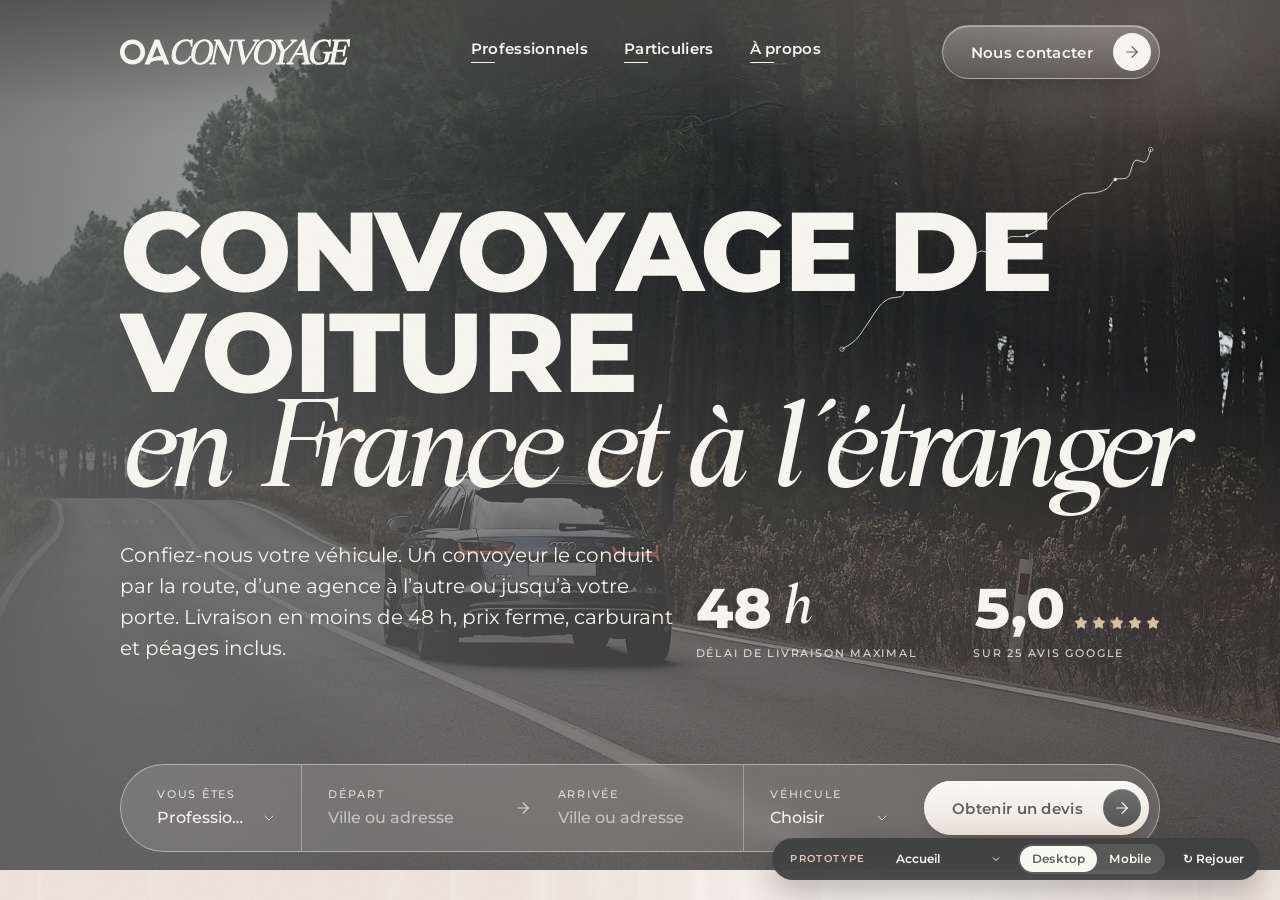
==== commit 34368789: "Accueil : retours de Grégory (hero, présentation, panneau Particuliers, déroulé, équipe), dans les d" ====
--- a/ancienne/index.html
+++ b/ancienne/index.html
@@ -1219,6 +1219,12 @@
 .manif__txt{position:relative;flex:1;display:flex;flex-direction:column;gap:40px;align-items:flex-start}
 .manif__txt h2{display:flex;flex-direction:column;gap:14px}
 .manif__txt h2>span{display:block}
+.manif__chapo{max-width:620px}
+/* hero de l'Accueil : paragraphe sur quatre lignes depuis le 15/10, voile gauche renforcé (ordinateur) */
+.matiere .poster.poster--demande .voile-gauche{opacity:1}
+.matiere .poster.poster--demande .voile-bas{background:linear-gradient(to bottom,rgba(76,70,68,0) 30%,rgba(76,70,68,.5) 58%,rgba(76,70,68,.76))}
+/* Accueil, texte du panneau Particuliers allongé le 15/10 : la teinte remonte sous la première ligne */
+.matiere .presta .carte-aud:nth-child(2)::after{height:76%;background:linear-gradient(to bottom,rgba(68,64,62,0),rgba(68,64,62,.56) 40%,rgba(68,64,62,.7))}
 
 /* ---------- Deux publics ---------- */
 .presta{display:flex;flex-direction:column;gap:64px}
@@ -1437,6 +1443,9 @@
   .manif__txt{align-items:center;gap:24px}
   .manif__txt .t-manifeste{font-size:26px;line-height:1.27;letter-spacing:0}
   .manif__txt .a-poster-m{font-size:46px;line-height:.95}
+  .manif__chapo{font-size:16px;line-height:1.65}
+  /* hero de l'Accueil : titre sur quatre lignes depuis le 15/10, le voile bas remonte sous le texte */
+  .matiere .poster.poster--demande .voile-bas{background:linear-gradient(to bottom,rgba(76,70,68,0) 22%,rgba(76,70,68,.68) 40%,rgba(76,70,68,.84))}
   .presta{gap:28px}
   .presta__chapo{font-size:16px;line-height:1.65}
   .presta__cartes{flex-direction:column;gap:20px}
@@ -1539,8 +1548,8 @@
     <div class="voile-haut"></div><div class="voile-bas"></div><div class="voile-gauche"></div>
     <div class="poster__trace"><img src="assets/svg/trace-diagonale.svg" alt=""></div>
     <div class="poster__lockup">
-      <h1 id="acc-titre"><span class="poster__titre t-poster">Confiez-nous</span><span class="poster__accent a-poster">votre véhicule</span></h1>
-      <p class="poster__sous t-chapo">Un convoyeur le conduit par la route, d’une agence à l’autre ou jusqu’à votre porte, en France et à l’étranger.</p>
+      <h1 id="acc-titre"><span class="poster__titre t-poster">Convoyage de voiture</span><span class="poster__accent a-poster">en France<br class="m-only"> et à l’étranger</span></h1>
+      <p class="poster__sous t-chapo">Confiez-nous votre véhicule. Un convoyeur le conduit par la route, d’une agence à l’autre ou jusqu’à votre porte. Livraison en moins de 48&nbsp;h, prix ferme, carburant et péages inclus.</p>
     </div>
     <div class="releves"><div class="releve"><p class="releve__val"><b>48</b><em>h</em></p><p class="l-micro">Délai de livraison maximal</p></div><div class="releve"><p class="releve__val"><b>5,0</b><span class="etoiles" aria-hidden="true"><i data-i="star"></i><i data-i="star"></i><i data-i="star"></i><i data-i="star"></i><i data-i="star"></i></span></p><p class="l-micro">Sur 25 avis Google</p></div></div>
   </section>
@@ -1551,7 +1560,8 @@
     <div class="fond-sig"></div>
     <div class="epingle rv"><picture><source media="(max-width: 767px)" srcset="assets/img/nda/accueil-interieur-m.webp"><img src="assets/img/nda/accueil-interieur-d.webp" alt="Habitacle d’une voiture : volant et sièges en cuir clair." loading="lazy" decoding="async"></picture></div>
     <div class="manif__txt rv">
-      <h2 id="acc-manif"><span class="t-manifeste">Le convoyage,<br> le métier d’Océane</span> <span class="a-poster-m">depuis 2022.</span></h2>
+      <h2 id="acc-manif"><span class="t-manifeste">Océane, convoyeuse<br> professionnelle</span> <span class="a-poster-m">depuis 2022.</span></h2>
+      <p class="t-chapo manif__chapo">Océane Agoutborde a fondé OA Convoyage pour offrir un service de convoyage de véhicules fiable, humain et transparent. Fondatrice et convoyeuse, avec son équipe elle assure un suivi personnalisé de chaque trajet.</p>
       <div class="sig"><img class="sig__portrait" src="assets/img/nda/portrait-signature.webp" alt="Portrait d’Océane Agoutborde" loading="lazy"><div class="sig__txt"><b>Océane Agoutborde</b><span class="t-petit">Fondatrice et convoyeuse.</span></div></div>
     </div>
   </section>
@@ -1574,7 +1584,7 @@
         <picture><source media="(max-width: 767px)" srcset="assets/img/nda/accueil-part-m.webp"><img class="carte-aud__photo" src="assets/img/nda/accueil-part-d.webp" alt="Phare rond d’une voiture ancienne blanche." loading="lazy" decoding="async"></picture>
         <span class="carte-aud__voile"></span><span class="carte-aud__voile-h"></span><span class="carte-aud__voile-t"></span>
         <h3 class="carte-aud__titre">Particuliers</h3>
-        <span class="carte-aud__desc t-courant">Une voiture achetée à distance, livrée chez vous sans faire la route.</span>
+        <span class="carte-aud__desc t-courant">Vous avez acheté une voiture à distance&nbsp;? Nous la convoyons jusqu’à votre domicile, sans que vous ayez à faire la route. Vous connaissez l’identité de votre convoyeur avant le départ.</span>
         <span class="btn btn--creme carte-aud__btn"><span>Découvrir l’offre particuliers</span><span class="btn__rond"><i data-i="arrow-right"></i></span></span>
       </a>
     </div>
@@ -1583,7 +1593,7 @@
   <!-- ============================================ le trajet -->
   <section class="sec sec--rose trajet" aria-labelledby="acc-trajet">
     <div class="sec__head rv"><h2 class="t-manifeste" id="acc-trajet">Votre convoyage en cinq étapes.</h2></div>
-    <div class="deroule deroule--5 rv"><div class="deroule__item"><span class="deroule__pin"><svg viewBox="0 0 26 34" fill="none"><path d="M13 33.25C13 33.25 .65 20.25 .65 13.1C.65 11.48.97 9.87 1.59 8.37C2.21 6.88 3.12 5.51 4.27 4.37C5.41 3.22 6.78 2.31 8.27 1.69C9.77 1.07 11.38.75 13 .75C14.62.75 16.23 1.07 17.73 1.69C19.22 2.31 20.59 3.22 21.73 4.37C22.88 5.51 23.79 6.88 24.41 8.37C25.03 9.87 25.35 11.48 25.35 13.1C25.35 20.25 13 33.25 13 33.25Z" stroke="#5E5F5F" stroke-width="1.52"/><circle cx="13" cy="12.88" r="4.33" fill="#5E5F5F"/></svg></span><span class="deroule__t">Votre demande</span><span class="deroule__d">Départ, arrivée, véhicule&nbsp;: quelques minutes suffisent.</span></div><div class="deroule__item"><span class="deroule__pin"><svg viewBox="0 0 26 34" fill="none"><path d="M13 33.25C13 33.25 .65 20.25 .65 13.1C.65 11.48.97 9.87 1.59 8.37C2.21 6.88 3.12 5.51 4.27 4.37C5.41 3.22 6.78 2.31 8.27 1.69C9.77 1.07 11.38.75 13 .75C14.62.75 16.23 1.07 17.73 1.69C19.22 2.31 20.59 3.22 21.73 4.37C22.88 5.51 23.79 6.88 24.41 8.37C25.03 9.87 25.35 11.48 25.35 13.1C25.35 20.25 13 33.25 13 33.25Z" stroke="#5E5F5F" stroke-width="1.52"/><circle cx="13" cy="12.88" r="4.33" fill="#5E5F5F"/></svg></span><span class="deroule__t">Étude &amp; devis</span><span class="deroule__d">Nous étudions le trajet et vous confirmons un prix ferme, carburant et péages inclus.</span></div><div class="deroule__item"><span class="deroule__pin"><svg viewBox="0 0 26 34" fill="none"><path d="M13 33.25C13 33.25 .65 20.25 .65 13.1C.65 11.48.97 9.87 1.59 8.37C2.21 6.88 3.12 5.51 4.27 4.37C5.41 3.22 6.78 2.31 8.27 1.69C9.77 1.07 11.38.75 13 .75C14.62.75 16.23 1.07 17.73 1.69C19.22 2.31 20.59 3.22 21.73 4.37C22.88 5.51 23.79 6.88 24.41 8.37C25.03 9.87 25.35 11.48 25.35 13.1C25.35 20.25 13 33.25 13 33.25Z" stroke="#5E5F5F" stroke-width="1.52"/><circle cx="13" cy="12.88" r="4.33" fill="#5E5F5F"/></svg></span><span class="deroule__t">Prise en charge</span><span class="deroule__d">État des lieux documenté, identité du convoyeur communiquée avant le départ.</span></div><div class="deroule__item"><span class="deroule__pin"><svg viewBox="0 0 26 34" fill="none"><path d="M13 33.25C13 33.25 .65 20.25 .65 13.1C.65 11.48.97 9.87 1.59 8.37C2.21 6.88 3.12 5.51 4.27 4.37C5.41 3.22 6.78 2.31 8.27 1.69C9.77 1.07 11.38.75 13 .75C14.62.75 16.23 1.07 17.73 1.69C19.22 2.31 20.59 3.22 21.73 4.37C22.88 5.51 23.79 6.88 24.41 8.37C25.03 9.87 25.35 11.48 25.35 13.1C25.35 20.25 13 33.25 13 33.25Z" stroke="#5E5F5F" stroke-width="1.52"/><circle cx="13" cy="12.88" r="4.33" fill="#5E5F5F"/></svg></span><span class="deroule__t">Convoyage</span><span class="deroule__d">Un convoyeur de l’équipe au volant, par la route.</span></div><div class="deroule__item"><span class="deroule__pin"><svg viewBox="0 0 26 34" fill="none"><path d="M13 33.25C13 33.25 .65 20.25 .65 13.1C.65 11.48.97 9.87 1.59 8.37C2.21 6.88 3.12 5.51 4.27 4.37C5.41 3.22 6.78 2.31 8.27 1.69C9.77 1.07 11.38.75 13 .75C14.62.75 16.23 1.07 17.73 1.69C19.22 2.31 20.59 3.22 21.73 4.37C22.88 5.51 23.79 6.88 24.41 8.37C25.03 9.87 25.35 11.48 25.35 13.1C25.35 20.25 13 33.25 13 33.25Z" stroke="#5E5F5F" stroke-width="1.52"/><circle cx="13" cy="12.88" r="4.33" fill="#5E5F5F"/></svg></span><span class="deroule__t">Livraison</span><span class="deroule__d">Remise des clés à l’arrivée, en moins de 48&nbsp;h.</span></div></div>
+    <div class="deroule deroule--5 rv"><div class="deroule__item"><span class="deroule__pin"><svg viewBox="0 0 26 34" fill="none"><path d="M13 33.25C13 33.25 .65 20.25 .65 13.1C.65 11.48.97 9.87 1.59 8.37C2.21 6.88 3.12 5.51 4.27 4.37C5.41 3.22 6.78 2.31 8.27 1.69C9.77 1.07 11.38.75 13 .75C14.62.75 16.23 1.07 17.73 1.69C19.22 2.31 20.59 3.22 21.73 4.37C22.88 5.51 23.79 6.88 24.41 8.37C25.03 9.87 25.35 11.48 25.35 13.1C25.35 20.25 13 33.25 13 33.25Z" stroke="#5E5F5F" stroke-width="1.52"/><circle cx="13" cy="12.88" r="4.33" fill="#5E5F5F"/></svg></span><span class="deroule__t">Votre demande</span><span class="deroule__d">Départ, arrivée, véhicule, en quelques minutes.</span></div><div class="deroule__item"><span class="deroule__pin"><svg viewBox="0 0 26 34" fill="none"><path d="M13 33.25C13 33.25 .65 20.25 .65 13.1C.65 11.48.97 9.87 1.59 8.37C2.21 6.88 3.12 5.51 4.27 4.37C5.41 3.22 6.78 2.31 8.27 1.69C9.77 1.07 11.38.75 13 .75C14.62.75 16.23 1.07 17.73 1.69C19.22 2.31 20.59 3.22 21.73 4.37C22.88 5.51 23.79 6.88 24.41 8.37C25.03 9.87 25.35 11.48 25.35 13.1C25.35 20.25 13 33.25 13 33.25Z" stroke="#5E5F5F" stroke-width="1.52"/><circle cx="13" cy="12.88" r="4.33" fill="#5E5F5F"/></svg></span><span class="deroule__t">Étude et devis</span><span class="deroule__d">Prix ferme, carburant et péages inclus.</span></div><div class="deroule__item"><span class="deroule__pin"><svg viewBox="0 0 26 34" fill="none"><path d="M13 33.25C13 33.25 .65 20.25 .65 13.1C.65 11.48.97 9.87 1.59 8.37C2.21 6.88 3.12 5.51 4.27 4.37C5.41 3.22 6.78 2.31 8.27 1.69C9.77 1.07 11.38.75 13 .75C14.62.75 16.23 1.07 17.73 1.69C19.22 2.31 20.59 3.22 21.73 4.37C22.88 5.51 23.79 6.88 24.41 8.37C25.03 9.87 25.35 11.48 25.35 13.1C25.35 20.25 13 33.25 13 33.25Z" stroke="#5E5F5F" stroke-width="1.52"/><circle cx="13" cy="12.88" r="4.33" fill="#5E5F5F"/></svg></span><span class="deroule__t">Prise en charge</span><span class="deroule__d">État des lieux documenté.</span></div><div class="deroule__item"><span class="deroule__pin"><svg viewBox="0 0 26 34" fill="none"><path d="M13 33.25C13 33.25 .65 20.25 .65 13.1C.65 11.48.97 9.87 1.59 8.37C2.21 6.88 3.12 5.51 4.27 4.37C5.41 3.22 6.78 2.31 8.27 1.69C9.77 1.07 11.38.75 13 .75C14.62.75 16.23 1.07 17.73 1.69C19.22 2.31 20.59 3.22 21.73 4.37C22.88 5.51 23.79 6.88 24.41 8.37C25.03 9.87 25.35 11.48 25.35 13.1C25.35 20.25 13 33.25 13 33.25Z" stroke="#5E5F5F" stroke-width="1.52"/><circle cx="13" cy="12.88" r="4.33" fill="#5E5F5F"/></svg></span><span class="deroule__t">Convoyage</span><span class="deroule__d">Un convoyeur de l’équipe au volant, par la route.</span></div><div class="deroule__item"><span class="deroule__pin"><svg viewBox="0 0 26 34" fill="none"><path d="M13 33.25C13 33.25 .65 20.25 .65 13.1C.65 11.48.97 9.87 1.59 8.37C2.21 6.88 3.12 5.51 4.27 4.37C5.41 3.22 6.78 2.31 8.27 1.69C9.77 1.07 11.38.75 13 .75C14.62.75 16.23 1.07 17.73 1.69C19.22 2.31 20.59 3.22 21.73 4.37C22.88 5.51 23.79 6.88 24.41 8.37C25.03 9.87 25.35 11.48 25.35 13.1C25.35 20.25 13 33.25 13 33.25Z" stroke="#5E5F5F" stroke-width="1.52"/><circle cx="13" cy="12.88" r="4.33" fill="#5E5F5F"/></svg></span><span class="deroule__t">Livraison</span><span class="deroule__d">Remise des clés à l’arrivée, en moins de 48&nbsp;h.</span></div></div>
     <div class="h48">
       <div class="chiffre" data-in data-js="chiffre">
         <div class="chiffre__val"><b data-to="48">48</b><em>h</em></div>
@@ -1617,7 +1627,7 @@
   <section class="sec sec--rose equipe" aria-labelledby="acc-equipe">
     <figure class="equipe__portrait rv"><div class="epingle"><img src="assets/img/nda/portrait-equipe.webp" alt="Portrait d’Océane Agoutborde, fondatrice d’OA Convoyage." loading="lazy"></div><figcaption class="l-micro ph">[Portrait HD à prévoir]</figcaption></figure>
     <div class="equipe__txt rv">
-      <h2 class="t-manifeste" id="acc-equipe">Deux convoyeurs, joignables de la demande à la livraison.</h2>
+      <h2 class="t-manifeste" id="acc-equipe">Contactez directement Océane.</h2>
       <ul class="equipe__membres">
         <li><b>Océane Agoutborde</b><span class="t-courant">Fondatrice et convoyeuse</span></li>
         <li><b><span class="ph">[Prénom du convoyeur]</span></b><span class="t-courant">Convoyeur à temps plein</span></li>
@@ -1625,7 +1635,7 @@
     </div>
     <div class="ligne-dir equipe__tel rv">
       <a class="t-h1 ligne-dir__tel" href="tel:+33608572314">06&nbsp;08&nbsp;57&nbsp;23&nbsp;14</a>
-      <p class="l-micro">Nous appeler</p>
+      <p class="l-micro">Appeler Océane</p>
       <p class="t-petit ph">[Horaires de joignabilité à confirmer]</p>
     </div>
   </section>
